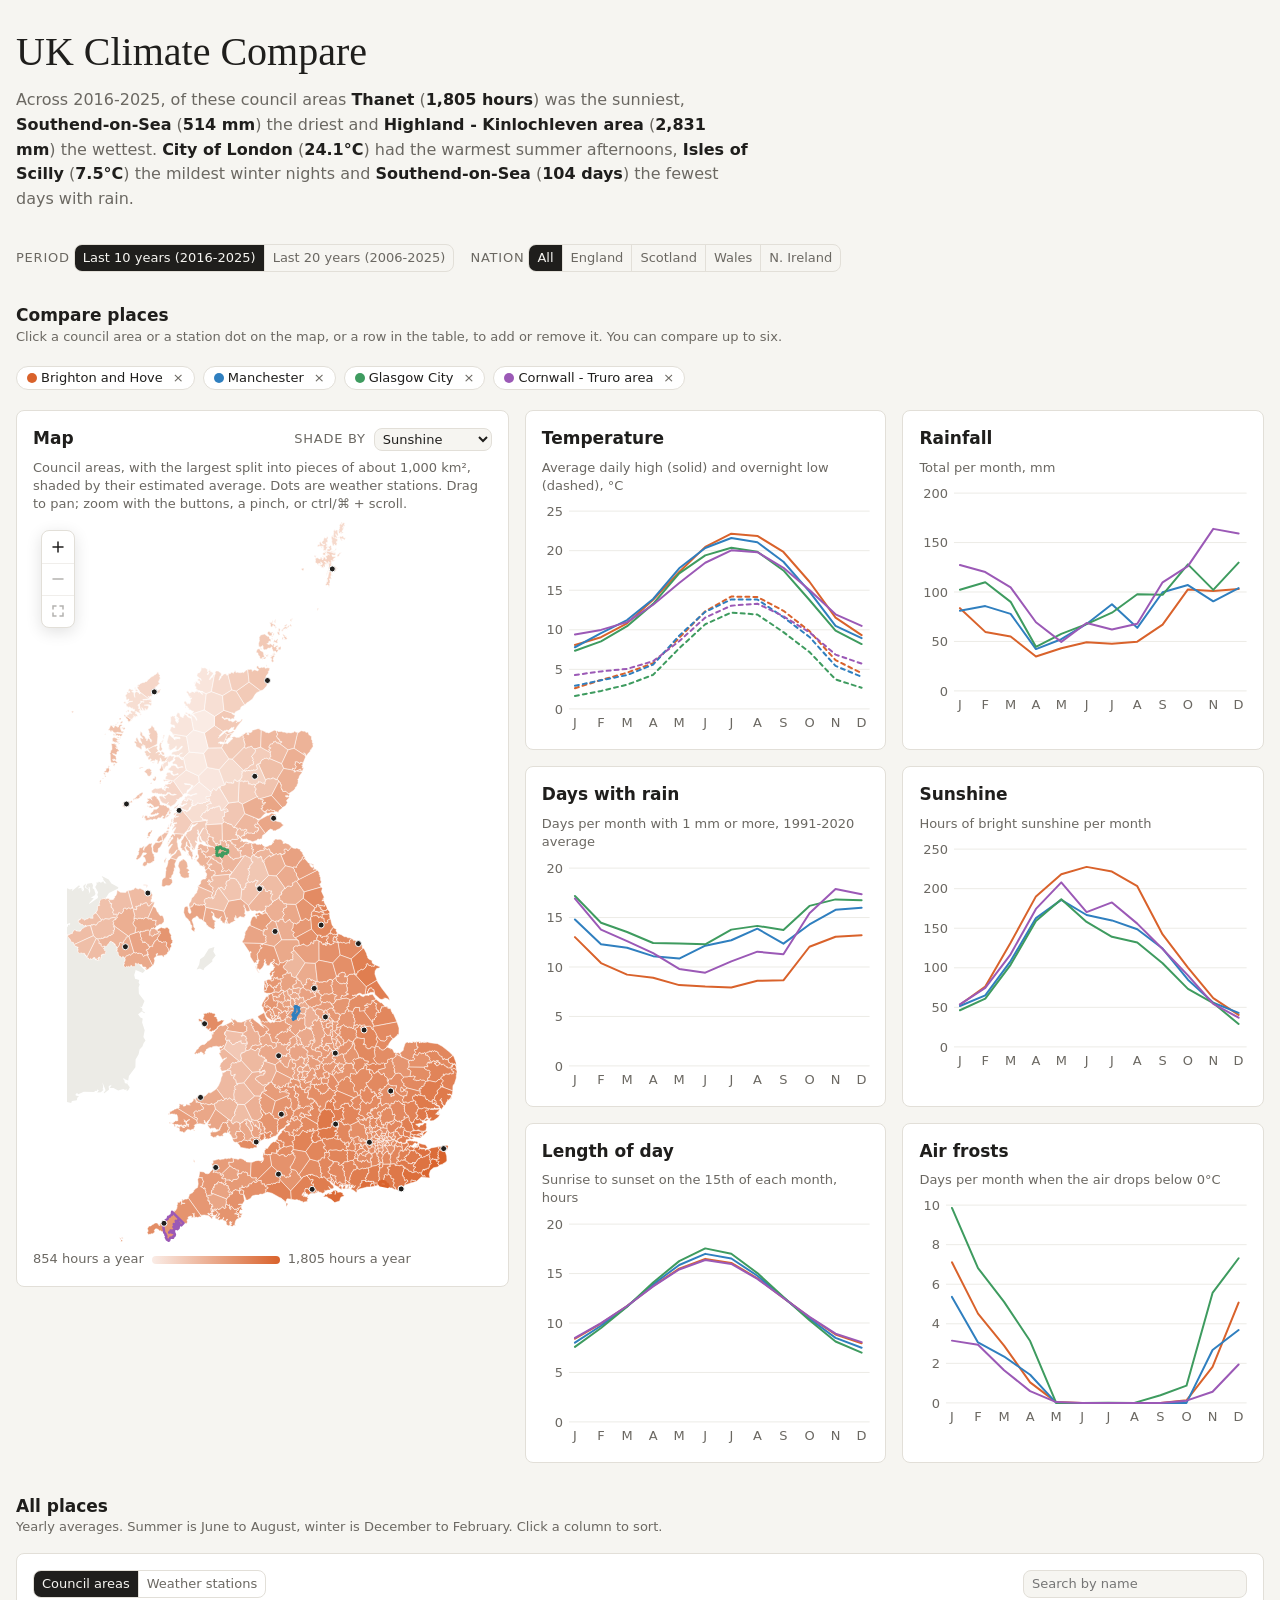
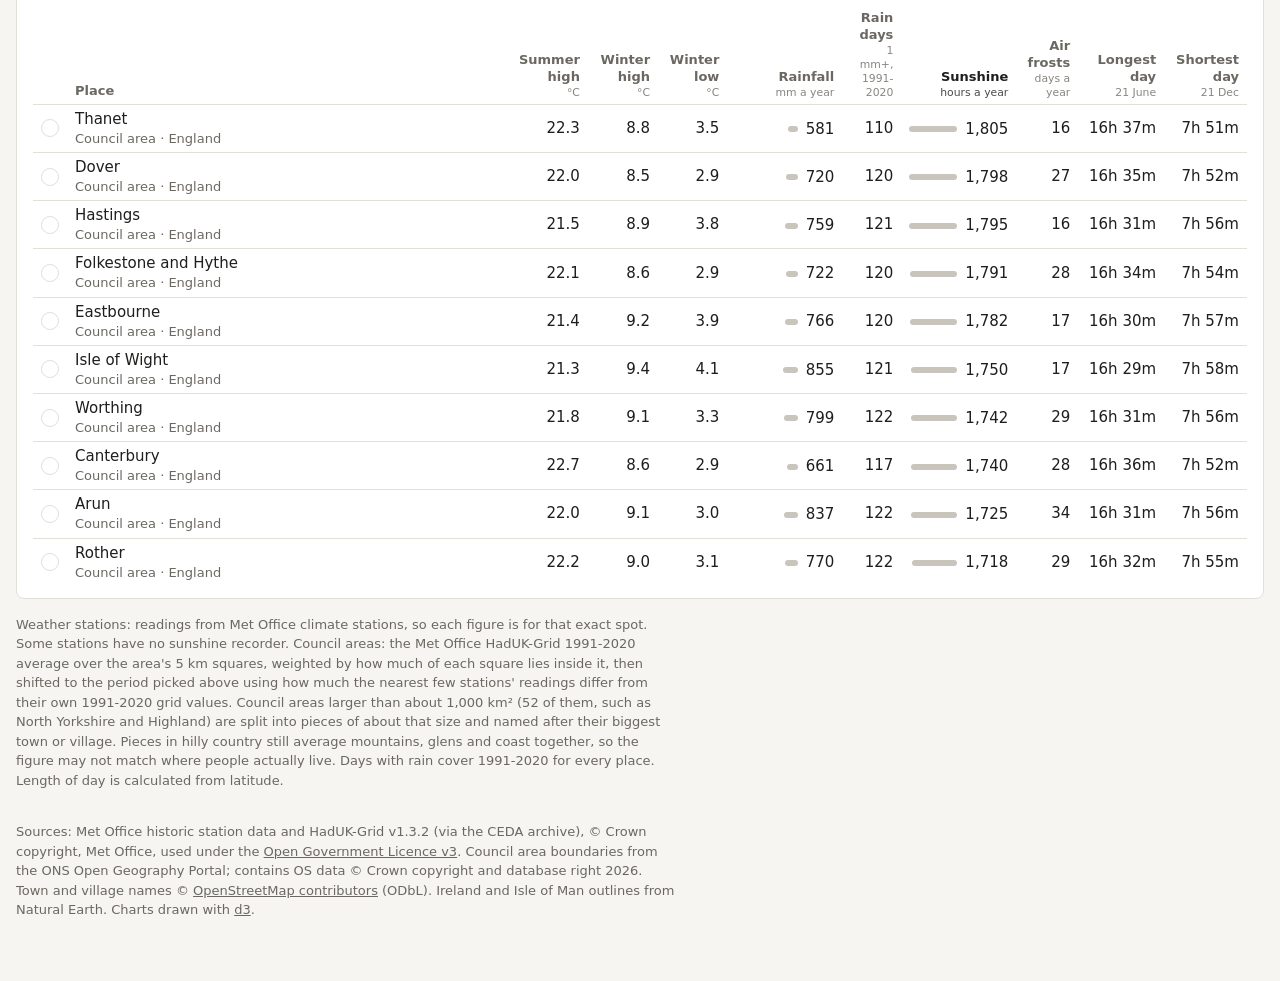
==== index.html @ 6b81e21f "UK climate comparison dashboard as a standalone page" ====
<!doctype html>
<html lang="en-GB">
<head>
<meta charset="utf-8">
<meta name="viewport" content="width=device-width, initial-scale=1">
<title>UK Climate Compare</title>
<meta name="description" content="Compare average weather across UK council areas and Met Office stations: temperature, rain, rain days, sunshine, frost and day length.">
<style>
:root {
  color-scheme: light;
  --font-anthropic-sans: system-ui, -apple-system, "Segoe UI", Roboto, sans-serif;
  --font-anthropic-serif: Georgia, "Times New Roman", serif;
  --color-bg: #f6f5f1;
  --color-panel: #ffffff;
  --color-fg: #1f1e1c;
  --color-fg-muted: #6b6862;
  --color-border-line: #e2dfd8;
  --cds-border: var(--color-border-line);
  --cds-surface-popover: var(--color-panel);
  --cds-text-secondary: var(--color-fg-muted);
  --cds-shadow-popover: 0 4px 16px rgb(0 0 0 / 0.12);
  --cds-chart-grid: #ecebe6;
  --cds-chart-axis: #b9b5ad;
  --cds-chart-muted: #c9c5bc;
  --cds-chart-reference: #9a968e;
  --cds-radius: 8px;
  --cds-gap-xs: 4px;
  --cds-gap-sm: 8px;
  --cds-gap-md: 16px;
  --cds-gap-xl: 32px;
  --cds-pad-xs: 4px;
  --cds-pad-sm: 8px;
  --cds-pad-lg: 16px;
  --cds-font-size-caption: 0.8125rem;
  --cds-font-size-body: 0.9375rem;
  --cds-font-size-heading: 1.0625rem;
  --cds-font-size-title: clamp(1.75rem, 5vw, 2.5rem);
  --cds-font-weight-medium: 600;
  --cds-dur-slow: 300ms;
}
@media (prefers-color-scheme: dark) {
  :root {
    color-scheme: dark;
    --color-bg: #1a1918;
    --color-panel: #242321;
    --color-fg: #f0eee9;
    --color-fg-muted: #a39f97;
    --color-border-line: #3a3835;
    --cds-shadow-popover: 0 4px 16px rgb(0 0 0 / 0.5);
    --cds-chart-grid: #312f2c;
    --cds-chart-axis: #5c5954;
    --cds-chart-muted: #55524d;
    --cds-chart-reference: #7d7972;
  }
}
* { box-sizing: border-box; }
html { -webkit-text-size-adjust: 100%; }
body { margin: 0; background: var(--color-bg); color: var(--color-fg); font-family: var(--font-anthropic-sans); line-height: 1.4; }
main { max-width: 90rem; margin: 0 auto; padding: 24px 16px 48px; }
.dash-skeleton:empty { min-height: 3rem; border-radius: var(--cds-radius); background: var(--cds-chart-grid); }
.site-foot { margin-top: var(--cds-gap-xl); color: var(--color-fg-muted); font-size: var(--cds-font-size-caption); line-height: 1.5; max-width: 80ch; }
.site-foot a { color: inherit; }

</style>
<script>// https://d3js.org v7.9.0 Copyright 2010-2023 Mike Bostock
!function(t,n){"object"==typeof exports&&"undefined"!=typeof module?n(exports):"function"==typeof define&&define.amd?define(["exports"],n):n((t="undefined"!=typeof globalThis?globalThis:t||self).d3=t.d3||{})}(this,(function(t){"use strict";function n(t,n){return null==t||null==n?NaN:t<n?-1:t>n?1:t>=n?0:NaN}function e(t,n){return null==t||null==n?NaN:n<t?-1:n>t?1:n>=t?0:NaN}function r(t){let r,o,a;function u(t,n,e=0,i=t.length){if(e<i){if(0!==r(n,n))return i;do{const r=e+i>>>1;o(t[r],n)<0?e=r+1:i=r}while(e<i)}return e}return 2!==t.length?(r=n,o=(e,r)=>n(t(e),r),a=(n,e)=>t(n)-e):(r=t===n||t===e?t:i,o=t,a=t),{left:u,center:function(t,n,e=0,r=t.length){const i=u(t,n,e,r-1);return i>e&&a(t[i-1],n)>-a(t[i],n)?i-1:i},right:function(t,n,e=0,i=t.length){if(e<i){if(0!==r(n,n))return i;do{const r=e+i>>>1;o(t[r],n)<=0?e=r+1:i=r}while(e<i)}return e}}}function i(){return 0}function o(t){return null===t?NaN:+t}const a=r(n),u=a.right,c=a.left,f=r(o).center;var s=u;const l=d(y),h=d((function(t){const n=y(t);return(t,e,r,i,o)=>{n(t,e,(r<<=2)+0,(i<<=2)+0,o<<=2),n(t,e,r+1,i+1,o),n(t,e,r+2,i+2,o),n(t,e,r+3,i+3,o)}}));function d(t){return function(n,e,r=e){if(!((e=+e)>=0))throw new RangeError("invalid rx");if(!((r=+r)>=0))throw new RangeError("invalid ry");let{data:i,width:o,height:a}=n;if(!((o=Math.floor(o))>=0))throw new RangeError("invalid width");if(!((a=Math.floor(void 0!==a?a:i.length/o))>=0))throw new RangeError("invalid height");if(!o||!a||!e&&!r)return n;const u=e&&t(e),c=r&&t(r),f=i.slice();return u&&c?(p(u,f,i,o,a),p(u,i,f,o,a),p(u,f,i,o,a),g(c,i,f,o,a),g(c,f,i,o,a),g(c,i,f,o,a)):u?(p(u,i,f,o,a),p(u,f,i,o,a),p(u,i,f,o,a)):c&&(g(c,i,f,o,a),g(c,f,i,o,a),g(c,i,f,o,a)),n}}function p(t,n,e,r,i){for(let o=0,a=r*i;o<a;)t(n,e,o,o+=r,1)}function g(t,n,e,r,i){for(let o=0,a=r*i;o<r;++o)t(n,e,o,o+a,r)}function y(t){const n=Math.floor(t);if(n===t)return function(t){const n=2*t+1;return(e,r,i,o,a)=>{if(!((o-=a)>=i))return;let u=t*r[i];const c=a*t;for(let t=i,n=i+c;t<n;t+=a)u+=r[Math.min(o,t)];for(let t=i,f=o;t<=f;t+=a)u+=r[Math.min(o,t+c)],e[t]=u/n,u-=r[Math.max(i,t-c)]}}(t);const e=t-n,r=2*t+1;return(t,i,o,a,u)=>{if(!((a-=u)>=o))return;let c=n*i[o];const f=u*n,s=f+u;for(let t=o,n=o+f;t<n;t+=u)c+=i[Math.min(a,t)];for(let n=o,l=a;n<=l;n+=u)c+=i[Math.min(a,n+f)],t[n]=(c+e*(i[Math.max(o,n-s)]+i[Math.min(a,n+s)]))/r,c-=i[Math.max(o,n-f)]}}function v(t,n){let e=0;if(void 0===n)for(let n of t)null!=n&&(n=+n)>=n&&++e;else{let r=-1;for(let i of t)null!=(i=n(i,++r,t))&&(i=+i)>=i&&++e}return e}function _(t){return 0|t.length}function b(t){return!(t>0)}function m(t){return"object"!=typeof t||"length"in t?t:Array.from(t)}function x(t,n){let e,r=0,i=0,o=0;if(void 0===n)for(let n of t)null!=n&&(n=+n)>=n&&(e=n-i,i+=e/++r,o+=e*(n-i));else{let a=-1;for(let u of t)null!=(u=n(u,++a,t))&&(u=+u)>=u&&(e=u-i,i+=e/++r,o+=e*(u-i))}if(r>1)return o/(r-1)}function w(t,n){const e=x(t,n);return e?Math.sqrt(e):e}function M(t,n){let e,r;if(void 0===n)for(const n of t)null!=n&&(void 0===e?n>=n&&(e=r=n):(e>n&&(e=n),r<n&&(r=n)));else{let i=-1;for(let o of t)null!=(o=n(o,++i,t))&&(void 0===e?o>=o&&(e=r=o):(e>o&&(e=o),r<o&&(r=o)))}return[e,r]}class T{constructor(){this._partials=new Float64Array(32),this._n=0}add(t){const n=this._partials;let e=0;for(let r=0;r<this._n&&r<32;r++){const i=n[r],o=t+i,a=Math.abs(t)<Math.abs(i)?t-(o-i):i-(o-t);a&&(n[e++]=a),t=o}return n[e]=t,this._n=e+1,this}valueOf(){const t=this._partials;let n,e,r,i=this._n,o=0;if(i>0){for(o=t[--i];i>0&&(n=o,e=t[--i],o=n+e,r=e-(o-n),!r););i>0&&(r<0&&t[i-1]<0||r>0&&t[i-1]>0)&&(e=2*r,n=o+e,e==n-o&&(o=n))}return o}}class InternMap extends Map{constructor(t,n=N){if(super(),Object.defineProperties(this,{_intern:{value:new Map},_key:{value:n}}),null!=t)for(const[n,e]of t)this.set(n,e)}get(t){return super.get(A(this,t))}has(t){return super.has(A(this,t))}set(t,n){return super.set(S(this,t),n)}delete(t){return super.delete(E(this,t))}}class InternSet extends Set{constructor(t,n=N){if(super(),Object.defineProperties(this,{_intern:{value:new Map},_key:{value:n}}),null!=t)for(const n of t)this.add(n)}has(t){return super.has(A(this,t))}add(t){return super.add(S(this,t))}delete(t){return super.delete(E(this,t))}}function A({_intern:t,_key:n},e){const r=n(e);return t.has(r)?t.get(r):e}function S({_intern:t,_key:n},e){const r=n(e);return t.has(r)?t.get(r):(t.set(r,e),e)}function E({_intern:t,_key:n},e){const r=n(e);return t.has(r)&&(e=t.get(r),t.delete(r)),e}function N(t){return null!==t&&"object"==typeof t?t.valueOf():t}function k(t){return t}function C(t,...n){return F(t,k,k,n)}function P(t,...n){return F(t,Array.from,k,n)}function z(t,n){for(let e=1,r=n.length;e<r;++e)t=t.flatMap((t=>t.pop().map((([n,e])=>[...t,n,e]))));return t}function $(t,n,...e){return F(t,k,n,e)}function D(t,n,...e){return F(t,Array.from,n,e)}function R(t){if(1!==t.length)throw new Error("duplicate key");return t[0]}function F(t,n,e,r){return function t(i,o){if(o>=r.length)return e(i);const a=new InternMap,u=r[o++];let c=-1;for(const t of i){const n=u(t,++c,i),e=a.get(n);e?e.push(t):a.set(n,[t])}for(const[n,e]of a)a.set(n,t(e,o));return n(a)}(t,0)}function q(t,n){return Array.from(n,(n=>t[n]))}function U(t,...n){if("function"!=typeof t[Symbol.iterator])throw new TypeError("values is not iterable");t=Array.from(t);let[e]=n;if(e&&2!==e.length||n.length>1){const r=Uint32Array.from(t,((t,n)=>n));return n.length>1?(n=n.map((n=>t.map(n))),r.sort(((t,e)=>{for(const r of n){const n=O(r[t],r[e]);if(n)return n}}))):(e=t.map(e),r.sort(((t,n)=>O(e[t],e[n])))),q(t,r)}return t.sort(I(e))}function I(t=n){if(t===n)return O;if("function"!=typeof t)throw new TypeError("compare is not a function");return(n,e)=>{const r=t(n,e);return r||0===r?r:(0===t(e,e))-(0===t(n,n))}}function O(t,n){return(null==t||!(t>=t))-(null==n||!(n>=n))||(t<n?-1:t>n?1:0)}var B=Array.prototype.slice;function Y(t){return()=>t}const L=Math.sqrt(50),j=Math.sqrt(10),H=Math.sqrt(2);function X(t,n,e){const r=(n-t)/Math.max(0,e),i=Math.floor(Math.log10(r)),o=r/Math.pow(10,i),a=o>=L?10:o>=j?5:o>=H?2:1;let u,c,f;return i<0?(f=Math.pow(10,-i)/a,u=Math.round(t*f),c=Math.round(n*f),u/f<t&&++u,c/f>n&&--c,f=-f):(f=Math.pow(10,i)*a,u=Math.round(t/f),c=Math.round(n/f),u*f<t&&++u,c*f>n&&--c),c<u&&.5<=e&&e<2?X(t,n,2*e):[u,c,f]}function G(t,n,e){if(!((e=+e)>0))return[];if((t=+t)===(n=+n))return[t];const r=n<t,[i,o,a]=r?X(n,t,e):X(t,n,e);if(!(o>=i))return[];const u=o-i+1,c=new Array(u);if(r)if(a<0)for(let t=0;t<u;++t)c[t]=(o-t)/-a;else for(let t=0;t<u;++t)c[t]=(o-t)*a;else if(a<0)for(let t=0;t<u;++t)c[t]=(i+t)/-a;else for(let t=0;t<u;++t)c[t]=(i+t)*a;return c}function V(t,n,e){return X(t=+t,n=+n,e=+e)[2]}function W(t,n,e){e=+e;const r=(n=+n)<(t=+t),i=r?V(n,t,e):V(t,n,e);return(r?-1:1)*(i<0?1/-i:i)}function Z(t,n,e){let r;for(;;){const i=V(t,n,e);if(i===r||0===i||!isFinite(i))return[t,n];i>0?(t=Math.floor(t/i)*i,n=Math.ceil(n/i)*i):i<0&&(t=Math.ceil(t*i)/i,n=Math.floor(n*i)/i),r=i}}function K(t){return Math.max(1,Math.ceil(Math.log(v(t))/Math.LN2)+1)}function Q(){var t=k,n=M,e=K;function r(r){Array.isArray(r)||(r=Array.from(r));var i,o,a,u=r.length,c=new Array(u);for(i=0;i<u;++i)c[i]=t(r[i],i,r);var f=n(c),l=f[0],h=f[1],d=e(c,l,h);if(!Array.isArray(d)){const t=h,e=+d;if(n===M&&([l,h]=Z(l,h,e)),(d=G(l,h,e))[0]<=l&&(a=V(l,h,e)),d[d.length-1]>=h)if(t>=h&&n===M){const t=V(l,h,e);isFinite(t)&&(t>0?h=(Math.floor(h/t)+1)*t:t<0&&(h=(Math.ceil(h*-t)+1)/-t))}else d.pop()}for(var p=d.length,g=0,y=p;d[g]<=l;)++g;for(;d[y-1]>h;)--y;(g||y<p)&&(d=d.slice(g,y),p=y-g);var v,_=new Array(p+1);for(i=0;i<=p;++i)(v=_[i]=[]).x0=i>0?d[i-1]:l,v.x1=i<p?d[i]:h;if(isFinite(a)){if(a>0)for(i=0;i<u;++i)null!=(o=c[i])&&l<=o&&o<=h&&_[Math.min(p,Math.floor((o-l)/a))].push(r[i]);else if(a<0)for(i=0;i<u;++i)if(null!=(o=c[i])&&l<=o&&o<=h){const t=Math.floor((l-o)*a);_[Math.min(p,t+(d[t]<=o))].push(r[i])}}else for(i=0;i<u;++i)null!=(o=c[i])&&l<=o&&o<=h&&_[s(d,o,0,p)].push(r[i]);return _}return r.value=function(n){return arguments.length?(t="function"==typeof n?n:Y(n),r):t},r.domain=function(t){return arguments.length?(n="function"==typeof t?t:Y([t[0],t[1]]),r):n},r.thresholds=function(t){return arguments.length?(e="function"==typeof t?t:Y(Array.isArray(t)?B.call(t):t),r):e},r}function J(t,n){let e;if(void 0===n)for(const n of t)null!=n&&(e<n||void 0===e&&n>=n)&&(e=n);else{let r=-1;for(let i of t)null!=(i=n(i,++r,t))&&(e<i||void 0===e&&i>=i)&&(e=i)}return e}function tt(t,n){let e,r=-1,i=-1;if(void 0===n)for(const n of t)++i,null!=n&&(e<n||void 0===e&&n>=n)&&(e=n,r=i);else for(let o of t)null!=(o=n(o,++i,t))&&(e<o||void 0===e&&o>=o)&&(e=o,r=i);return r}function nt(t,n){let e;if(void 0===n)for(const n of t)null!=n&&(e>n||void 0===e&&n>=n)&&(e=n);else{let r=-1;for(let i of t)null!=(i=n(i,++r,t))&&(e>i||void 0===e&&i>=i)&&(e=i)}return e}function et(t,n){let e,r=-1,i=-1;if(void 0===n)for(const n of t)++i,null!=n&&(e>n||void 0===e&&n>=n)&&(e=n,r=i);else for(let o of t)null!=(o=n(o,++i,t))&&(e>o||void 0===e&&o>=o)&&(e=o,r=i);return r}function rt(t,n,e=0,r=1/0,i){if(n=Math.floor(n),e=Math.floor(Math.max(0,e)),r=Math.floor(Math.min(t.length-1,r)),!(e<=n&&n<=r))return t;for(i=void 0===i?O:I(i);r>e;){if(r-e>600){const o=r-e+1,a=n-e+1,u=Math.log(o),c=.5*Math.exp(2*u/3),f=.5*Math.sqrt(u*c*(o-c)/o)*(a-o/2<0?-1:1);rt(t,n,Math.max(e,Math.floor(n-a*c/o+f)),Math.min(r,Math.floor(n+(o-a)*c/o+f)),i)}const o=t[n];let a=e,u=r;for(it(t,e,n),i(t[r],o)>0&&it(t,e,r);a<u;){for(it(t,a,u),++a,--u;i(t[a],o)<0;)++a;for(;i(t[u],o)>0;)--u}0===i(t[e],o)?it(t,e,u):(++u,it(t,u,r)),u<=n&&(e=u+1),n<=u&&(r=u-1)}return t}function it(t,n,e){const r=t[n];t[n]=t[e],t[e]=r}function ot(t,e=n){let r,i=!1;if(1===e.length){let o;for(const a of t){const t=e(a);(i?n(t,o)>0:0===n(t,t))&&(r=a,o=t,i=!0)}}else for(const n of t)(i?e(n,r)>0:0===e(n,n))&&(r=n,i=!0);return r}function at(t,n,e){if(t=Float64Array.from(function*(t,n){if(void 0===n)for(let n of t)null!=n&&(n=+n)>=n&&(yield n);else{let e=-1;for(let r of t)null!=(r=n(r,++e,t))&&(r=+r)>=r&&(yield r)}}(t,e)),(r=t.length)&&!isNaN(n=+n)){if(n<=0||r<2)return nt(t);if(n>=1)return J(t);var r,i=(r-1)*n,o=Math.floor(i),a=J(rt(t,o).subarray(0,o+1));return a+(nt(t.subarray(o+1))-a)*(i-o)}}function ut(t,n,e=o){if((r=t.length)&&!isNaN(n=+n)){if(n<=0||r<2)return+e(t[0],0,t);if(n>=1)return+e(t[r-1],r-1,t);var r,i=(r-1)*n,a=Math.floor(i),u=+e(t[a],a,t);return u+(+e(t[a+1],a+1,t)-u)*(i-a)}}function ct(t,n,e=o){if(!isNaN(n=+n)){if(r=Float64Array.from(t,((n,r)=>o(e(t[r],r,t)))),n<=0)return et(r);if(n>=1)return tt(r);var r,i=Uint32Array.from(t,((t,n)=>n)),a=r.length-1,u=Math.floor(a*n);return rt(i,u,0,a,((t,n)=>O(r[t],r[n]))),(u=ot(i.subarray(0,u+1),(t=>r[t])))>=0?u:-1}}function ft(t){return Array.from(function*(t){for(const n of t)yield*n}(t))}function st(t,n){return[t,n]}function lt(t,n,e){t=+t,n=+n,e=(i=arguments.length)<2?(n=t,t=0,1):i<3?1:+e;for(var r=-1,i=0|Math.max(0,Math.ceil((n-t)/e)),o=new Array(i);++r<i;)o[r]=t+r*e;return o}function ht(t,e=n){if(1===e.length)return et(t,e);let r,i=-1,o=-1;for(const n of t)++o,(i<0?0===e(n,n):e(n,r)<0)&&(r=n,i=o);return i}var dt=pt(Math.random);function pt(t){return function(n,e=0,r=n.length){let i=r-(e=+e);for(;i;){const r=t()*i--|0,o=n[i+e];n[i+e]=n[r+e],n[r+e]=o}return n}}function gt(t){if(!(i=t.length))return[];for(var n=-1,e=nt(t,yt),r=new Array(e);++n<e;)for(var i,o=-1,a=r[n]=new Array(i);++o<i;)a[o]=t[o][n];return r}function yt(t){return t.length}function vt(t){return t instanceof InternSet?t:new InternSet(t)}function _t(t,n){const e=t[Symbol.iterator](),r=new Set;for(const t of n){const n=bt(t);if(r.has(n))continue;let i,o;for(;({value:i,done:o}=e.next());){if(o)return!1;const t=bt(i);if(r.add(t),Object.is(n,t))break}}return!0}function bt(t){return null!==t&&"object"==typeof t?t.valueOf():t}function mt(t){return t}var xt=1,wt=2,Mt=3,Tt=4,At=1e-6;function St(t){return"translate("+t+",0)"}function Et(t){return"translate(0,"+t+")"}function Nt(t){return n=>+t(n)}function kt(t,n){return n=Math.max(0,t.bandwidth()-2*n)/2,t.round()&&(n=Math.round(n)),e=>+t(e)+n}function Ct(){return!this.__axis}function Pt(t,n){var e=[],r=null,i=null,o=6,a=6,u=3,c="undefined"!=typeof window&&window.devicePixelRatio>1?0:.5,f=t===xt||t===Tt?-1:1,s=t===Tt||t===wt?"x":"y",l=t===xt||t===Mt?St:Et;function h(h){var d=null==r?n.ticks?n.ticks.apply(n,e):n.domain():r,p=null==i?n.tickFormat?n.tickFormat.apply(n,e):mt:i,g=Math.max(o,0)+u,y=n.range(),v=+y[0]+c,_=+y[y.length-1]+c,b=(n.bandwidth?kt:Nt)(n.copy(),c),m=h.selection?h.selection():h,x=m.selectAll(".domain").data([null]),w=m.selectAll(".tick").data(d,n).order(),M=w.exit(),T=w.enter().append("g").attr("class","tick"),A=w.select("line"),S=w.select("text");x=x.merge(x.enter().insert("path",".tick").attr("class","domain").attr("stroke","currentColor")),w=w.merge(T),A=A.merge(T.append("line").attr("stroke","currentColor").attr(s+"2",f*o)),S=S.merge(T.append("text").attr("fill","currentColor").attr(s,f*g).attr("dy",t===xt?"0em":t===Mt?"0.71em":"0.32em")),h!==m&&(x=x.transition(h),w=w.transition(h),A=A.transition(h),S=S.transition(h),M=M.transition(h).attr("opacity",At).attr("transform",(function(t){return isFinite(t=b(t))?l(t+c):this.getAttribute("transform")})),T.attr("opacity",At).attr("transform",(function(t){var n=this.parentNode.__axis;return l((n&&isFinite(n=n(t))?n:b(t))+c)}))),M.remove(),x.attr("d",t===Tt||t===wt?a?"M"+f*a+","+v+"H"+c+"V"+_+"H"+f*a:"M"+c+","+v+"V"+_:a?"M"+v+","+f*a+"V"+c+"H"+_+"V"+f*a:"M"+v+","+c+"H"+_),w.attr("opacity",1).attr("transform",(function(t){return l(b(t)+c)})),A.attr(s+"2",f*o),S.attr(s,f*g).text(p),m.filter(Ct).attr("fill","none").attr("font-size",10).attr("font-family","sans-serif").attr("text-anchor",t===wt?"start":t===Tt?"end":"middle"),m.each((function(){this.__axis=b}))}return h.scale=function(t){return arguments.length?(n=t,h):n},h.ticks=function(){return e=Array.from(arguments),h},h.tickArguments=function(t){return arguments.length?(e=null==t?[]:Array.from(t),h):e.slice()},h.tickValues=function(t){return arguments.length?(r=null==t?null:Array.from(t),h):r&&r.slice()},h.tickFormat=function(t){return arguments.length?(i=t,h):i},h.tickSize=function(t){return arguments.length?(o=a=+t,h):o},h.tickSizeInner=function(t){return arguments.length?(o=+t,h):o},h.tickSizeOuter=function(t){return arguments.length?(a=+t,h):a},h.tickPadding=function(t){return arguments.length?(u=+t,h):u},h.offset=function(t){return arguments.length?(c=+t,h):c},h}var zt={value:()=>{}};function $t(){for(var t,n=0,e=arguments.length,r={};n<e;++n){if(!(t=arguments[n]+"")||t in r||/[\s.]/.test(t))throw new Error("illegal type: "+t);r[t]=[]}return new Dt(r)}function Dt(t){this._=t}function Rt(t,n){for(var e,r=0,i=t.length;r<i;++r)if((e=t[r]).name===n)return e.value}function Ft(t,n,e){for(var r=0,i=t.length;r<i;++r)if(t[r].name===n){t[r]=zt,t=t.slice(0,r).concat(t.slice(r+1));break}return null!=e&&t.push({name:n,value:e}),t}Dt.prototype=$t.prototype={constructor:Dt,on:function(t,n){var e,r,i=this._,o=(r=i,(t+"").trim().split(/^|\s+/).map((function(t){var n="",e=t.indexOf(".");if(e>=0&&(n=t.slice(e+1),t=t.slice(0,e)),t&&!r.hasOwnProperty(t))throw new Error("unknown type: "+t);return{type:t,name:n}}))),a=-1,u=o.length;if(!(arguments.length<2)){if(null!=n&&"function"!=typeof n)throw new Error("invalid callback: "+n);for(;++a<u;)if(e=(t=o[a]).type)i[e]=Ft(i[e],t.name,n);else if(null==n)for(e in i)i[e]=Ft(i[e],t.name,null);return this}for(;++a<u;)if((e=(t=o[a]).type)&&(e=Rt(i[e],t.name)))return e},copy:function(){var t={},n=this._;for(var e in n)t[e]=n[e].slice();return new Dt(t)},call:function(t,n){if((e=arguments.length-2)>0)for(var e,r,i=new Array(e),o=0;o<e;++o)i[o]=arguments[o+2];if(!this._.hasOwnProperty(t))throw new Error("unknown type: "+t);for(o=0,e=(r=this._[t]).length;o<e;++o)r[o].value.apply(n,i)},apply:function(t,n,e){if(!this._.hasOwnProperty(t))throw new Error("unknown type: "+t);for(var r=this._[t],i=0,o=r.length;i<o;++i)r[i].value.apply(n,e)}};var qt="http://www.w3.org/1999/xhtml",Ut={svg:"http://www.w3.org/2000/svg",xhtml:qt,xlink:"http://www.w3.org/1999/xlink",xml:"http://www.w3.org/XML/1998/namespace",xmlns:"http://www.w3.org/2000/xmlns/"};function It(t){var n=t+="",e=n.indexOf(":");return e>=0&&"xmlns"!==(n=t.slice(0,e))&&(t=t.slice(e+1)),Ut.hasOwnProperty(n)?{space:Ut[n],local:t}:t}function Ot(t){return function(){var n=this.ownerDocument,e=this.namespaceURI;return e===qt&&n.documentElement.namespaceURI===qt?n.createElement(t):n.createElementNS(e,t)}}function Bt(t){return function(){return this.ownerDocument.createElementNS(t.space,t.local)}}function Yt(t){var n=It(t);return(n.local?Bt:Ot)(n)}function Lt(){}function jt(t){return null==t?Lt:function(){return this.querySelector(t)}}function Ht(t){return null==t?[]:Array.isArray(t)?t:Array.from(t)}function Xt(){return[]}function Gt(t){return null==t?Xt:function(){return this.querySelectorAll(t)}}function Vt(t){return function(){return this.matches(t)}}function Wt(t){return function(n){return n.matches(t)}}var Zt=Array.prototype.find;function Kt(){return this.firstElementChild}var Qt=Array.prototype.filter;function Jt(){return Array.from(this.children)}function tn(t){return new Array(t.length)}function nn(t,n){this.ownerDocument=t.ownerDocument,this.namespaceURI=t.namespaceURI,this._next=null,this._parent=t,this.__data__=n}function en(t,n,e,r,i,o){for(var a,u=0,c=n.length,f=o.length;u<f;++u)(a=n[u])?(a.__data__=o[u],r[u]=a):e[u]=new nn(t,o[u]);for(;u<c;++u)(a=n[u])&&(i[u]=a)}function rn(t,n,e,r,i,o,a){var u,c,f,s=new Map,l=n.length,h=o.length,d=new Array(l);for(u=0;u<l;++u)(c=n[u])&&(d[u]=f=a.call(c,c.__data__,u,n)+"",s.has(f)?i[u]=c:s.set(f,c));for(u=0;u<h;++u)f=a.call(t,o[u],u,o)+"",(c=s.get(f))?(r[u]=c,c.__data__=o[u],s.delete(f)):e[u]=new nn(t,o[u]);for(u=0;u<l;++u)(c=n[u])&&s.get(d[u])===c&&(i[u]=c)}function on(t){return t.__data__}function an(t){return"object"==typeof t&&"length"in t?t:Array.from(t)}function un(t,n){return t<n?-1:t>n?1:t>=n?0:NaN}function cn(t){return function(){this.removeAttribute(t)}}function fn(t){return function(){this.removeAttributeNS(t.space,t.local)}}function sn(t,n){return function(){this.setAttribute(t,n)}}function ln(t,n){return function(){this.setAttributeNS(t.space,t.local,n)}}function hn(t,n){return function(){var e=n.apply(this,arguments);null==e?this.removeAttribute(t):this.setAttribute(t,e)}}function dn(t,n){return function(){var e=n.apply(this,arguments);null==e?this.removeAttributeNS(t.space,t.local):this.setAttributeNS(t.space,t.local,e)}}function pn(t){return t.ownerDocument&&t.ownerDocument.defaultView||t.document&&t||t.defaultView}function gn(t){return function(){this.style.removeProperty(t)}}function yn(t,n,e){return function(){this.style.setProperty(t,n,e)}}function vn(t,n,e){return function(){var r=n.apply(this,arguments);null==r?this.style.removeProperty(t):this.style.setProperty(t,r,e)}}function _n(t,n){return t.style.getPropertyValue(n)||pn(t).getComputedStyle(t,null).getPropertyValue(n)}function bn(t){return function(){delete this[t]}}function mn(t,n){return function(){this[t]=n}}function xn(t,n){return function(){var e=n.apply(this,arguments);null==e?delete this[t]:this[t]=e}}function wn(t){return t.trim().split(/^|\s+/)}function Mn(t){return t.classList||new Tn(t)}function Tn(t){this._node=t,this._names=wn(t.getAttribute("class")||"")}function An(t,n){for(var e=Mn(t),r=-1,i=n.length;++r<i;)e.add(n[r])}function Sn(t,n){for(var e=Mn(t),r=-1,i=n.length;++r<i;)e.remove(n[r])}function En(t){return function(){An(this,t)}}function Nn(t){return function(){Sn(this,t)}}function kn(t,n){return function(){(n.apply(this,arguments)?An:Sn)(this,t)}}function Cn(){this.textContent=""}function Pn(t){return function(){this.textContent=t}}function zn(t){return function(){var n=t.apply(this,arguments);this.textContent=null==n?"":n}}function $n(){this.innerHTML=""}function Dn(t){return function(){this.innerHTML=t}}function Rn(t){return function(){var n=t.apply(this,arguments);this.innerHTML=null==n?"":n}}function Fn(){this.nextSibling&&this.parentNode.appendChild(this)}function qn(){this.previousSibling&&this.parentNode.insertBefore(this,this.parentNode.firstChild)}function Un(){return null}function In(){var t=this.parentNode;t&&t.removeChild(this)}function On(){var t=this.cloneNode(!1),n=this.parentNode;return n?n.insertBefore(t,this.nextSibling):t}function Bn(){var t=this.cloneNode(!0),n=this.parentNode;return n?n.insertBefore(t,this.nextSibling):t}function Yn(t){return function(){var n=this.__on;if(n){for(var e,r=0,i=-1,o=n.length;r<o;++r)e=n[r],t.type&&e.type!==t.type||e.name!==t.name?n[++i]=e:this.removeEventListener(e.type,e.listener,e.options);++i?n.length=i:delete this.__on}}}function Ln(t,n,e){return function(){var r,i=this.__on,o=function(t){return function(n){t.call(this,n,this.__data__)}}(n);if(i)for(var a=0,u=i.length;a<u;++a)if((r=i[a]).type===t.type&&r.name===t.name)return this.removeEventListener(r.type,r.listener,r.options),this.addEventListener(r.type,r.listener=o,r.options=e),void(r.value=n);this.addEventListener(t.type,o,e),r={type:t.type,name:t.name,value:n,listener:o,options:e},i?i.push(r):this.__on=[r]}}function jn(t,n,e){var r=pn(t),i=r.CustomEvent;"function"==typeof i?i=new i(n,e):(i=r.document.createEvent("Event"),e?(i.initEvent(n,e.bubbles,e.cancelable),i.detail=e.detail):i.initEvent(n,!1,!1)),t.dispatchEvent(i)}function Hn(t,n){return function(){return jn(this,t,n)}}function Xn(t,n){return function(){return jn(this,t,n.apply(this,arguments))}}nn.prototype={constructor:nn,appendChild:function(t){return this._parent.insertBefore(t,this._next)},insertBefore:function(t,n){return this._parent.insertBefore(t,n)},querySelector:function(t){return this._parent.querySelector(t)},querySelectorAll:function(t){return this._parent.querySelectorAll(t)}},Tn.prototype={add:function(t){this._names.indexOf(t)<0&&(this._names.push(t),this._node.setAttribute("class",this._names.join(" ")))},remove:function(t){var n=this._names.indexOf(t);n>=0&&(this._names.splice(n,1),this._node.setAttribute("class",this._names.join(" ")))},contains:function(t){return this._names.indexOf(t)>=0}};var Gn=[null];function Vn(t,n){this._groups=t,this._parents=n}function Wn(){return new Vn([[document.documentElement]],Gn)}function Zn(t){return"string"==typeof t?new Vn([[document.querySelector(t)]],[document.documentElement]):new Vn([[t]],Gn)}Vn.prototype=Wn.prototype={constructor:Vn,select:function(t){"function"!=typeof t&&(t=jt(t));for(var n=this._groups,e=n.length,r=new Array(e),i=0;i<e;++i)for(var o,a,u=n[i],c=u.length,f=r[i]=new Array(c),s=0;s<c;++s)(o=u[s])&&(a=t.call(o,o.__data__,s,u))&&("__data__"in o&&(a.__data__=o.__data__),f[s]=a);return new Vn(r,this._parents)},selectAll:function(t){t="function"==typeof t?function(t){return function(){return Ht(t.apply(this,arguments))}}(t):Gt(t);for(var n=this._groups,e=n.length,r=[],i=[],o=0;o<e;++o)for(var a,u=n[o],c=u.length,f=0;f<c;++f)(a=u[f])&&(r.push(t.call(a,a.__data__,f,u)),i.push(a));return new Vn(r,i)},selectChild:function(t){return this.select(null==t?Kt:function(t){return function(){return Zt.call(this.children,t)}}("function"==typeof t?t:Wt(t)))},selectChildren:function(t){return this.selectAll(null==t?Jt:function(t){return function(){return Qt.call(this.children,t)}}("function"==typeof t?t:Wt(t)))},filter:function(t){"function"!=typeof t&&(t=Vt(t));for(var n=this._groups,e=n.length,r=new Array(e),i=0;i<e;++i)for(var o,a=n[i],u=a.length,c=r[i]=[],f=0;f<u;++f)(o=a[f])&&t.call(o,o.__data__,f,a)&&c.push(o);return new Vn(r,this._parents)},data:function(t,n){if(!arguments.length)return Array.from(this,on);var e=n?rn:en,r=this._parents,i=this._groups;"function"!=typeof t&&(t=function(t){return function(){return t}}(t));for(var o=i.length,a=new Array(o),u=new Array(o),c=new Array(o),f=0;f<o;++f){var s=r[f],l=i[f],h=l.length,d=an(t.call(s,s&&s.__data__,f,r)),p=d.length,g=u[f]=new Array(p),y=a[f]=new Array(p);e(s,l,g,y,c[f]=new Array(h),d,n);for(var v,_,b=0,m=0;b<p;++b)if(v=g[b]){for(b>=m&&(m=b+1);!(_=y[m])&&++m<p;);v._next=_||null}}return(a=new Vn(a,r))._enter=u,a._exit=c,a},enter:function(){return new Vn(this._enter||this._groups.map(tn),this._parents)},exit:function(){return new Vn(this._exit||this._groups.map(tn),this._parents)},join:function(t,n,e){var r=this.enter(),i=this,o=this.exit();return"function"==typeof t?(r=t(r))&&(r=r.selection()):r=r.append(t+""),null!=n&&(i=n(i))&&(i=i.selection()),null==e?o.remove():e(o),r&&i?r.merge(i).order():i},merge:function(t){for(var n=t.selection?t.selection():t,e=this._groups,r=n._groups,i=e.length,o=r.length,a=Math.min(i,o),u=new Array(i),c=0;c<a;++c)for(var f,s=e[c],l=r[c],h=s.length,d=u[c]=new Array(h),p=0;p<h;++p)(f=s[p]||l[p])&&(d[p]=f);for(;c<i;++c)u[c]=e[c];return new Vn(u,this._parents)},selection:function(){return this},order:function(){for(var t=this._groups,n=-1,e=t.length;++n<e;)for(var r,i=t[n],o=i.length-1,a=i[o];--o>=0;)(r=i[o])&&(a&&4^r.compareDocumentPosition(a)&&a.parentNode.insertBefore(r,a),a=r);return this},sort:function(t){function n(n,e){return n&&e?t(n.__data__,e.__data__):!n-!e}t||(t=un);for(var e=this._groups,r=e.length,i=new Array(r),o=0;o<r;++o){for(var a,u=e[o],c=u.length,f=i[o]=new Array(c),s=0;s<c;++s)(a=u[s])&&(f[s]=a);f.sort(n)}return new Vn(i,this._parents).order()},call:function(){var t=arguments[0];return arguments[0]=this,t.apply(null,arguments),this},nodes:function(){return Array.from(this)},node:function(){for(var t=this._groups,n=0,e=t.length;n<e;++n)for(var r=t[n],i=0,o=r.length;i<o;++i){var a=r[i];if(a)return a}return null},size:function(){let t=0;for(const n of this)++t;return t},empty:function(){return!this.node()},each:function(t){for(var n=this._groups,e=0,r=n.length;e<r;++e)for(var i,o=n[e],a=0,u=o.length;a<u;++a)(i=o[a])&&t.call(i,i.__data__,a,o);return this},attr:function(t,n){var e=It(t);if(arguments.length<2){var r=this.node();return e.local?r.getAttributeNS(e.space,e.local):r.getAttribute(e)}return this.each((null==n?e.local?fn:cn:"function"==typeof n?e.local?dn:hn:e.local?ln:sn)(e,n))},style:function(t,n,e){return arguments.length>1?this.each((null==n?gn:"function"==typeof n?vn:yn)(t,n,null==e?"":e)):_n(this.node(),t)},property:function(t,n){return arguments.length>1?this.each((null==n?bn:"function"==typeof n?xn:mn)(t,n)):this.node()[t]},classed:function(t,n){var e=wn(t+"");if(arguments.length<2){for(var r=Mn(this.node()),i=-1,o=e.length;++i<o;)if(!r.contains(e[i]))return!1;return!0}return this.each(("function"==typeof n?kn:n?En:Nn)(e,n))},text:function(t){return arguments.length?this.each(null==t?Cn:("function"==typeof t?zn:Pn)(t)):this.node().textContent},html:function(t){return arguments.length?this.each(null==t?$n:("function"==typeof t?Rn:Dn)(t)):this.node().innerHTML},raise:function(){return this.each(Fn)},lower:function(){return this.each(qn)},append:function(t){var n="function"==typeof t?t:Yt(t);return this.select((function(){return this.appendChild(n.apply(this,arguments))}))},insert:function(t,n){var e="function"==typeof t?t:Yt(t),r=null==n?Un:"function"==typeof n?n:jt(n);return this.select((function(){return this.insertBefore(e.apply(this,arguments),r.apply(this,arguments)||null)}))},remove:function(){return this.each(In)},clone:function(t){return this.select(t?Bn:On)},datum:function(t){return arguments.length?this.property("__data__",t):this.node().__data__},on:function(t,n,e){var r,i,o=function(t){return t.trim().split(/^|\s+/).map((function(t){var n="",e=t.indexOf(".");return e>=0&&(n=t.slice(e+1),t=t.slice(0,e)),{type:t,name:n}}))}(t+""),a=o.length;if(!(arguments.length<2)){for(u=n?Ln:Yn,r=0;r<a;++r)this.each(u(o[r],n,e));return this}var u=this.node().__on;if(u)for(var c,f=0,s=u.length;f<s;++f)for(r=0,c=u[f];r<a;++r)if((i=o[r]).type===c.type&&i.name===c.name)return c.value},dispatch:function(t,n){return this.each(("function"==typeof n?Xn:Hn)(t,n))},[Symbol.iterator]:function*(){for(var t=this._groups,n=0,e=t.length;n<e;++n)for(var r,i=t[n],o=0,a=i.length;o<a;++o)(r=i[o])&&(yield r)}};var Kn=0;function Qn(){return new Jn}function Jn(){this._="@"+(++Kn).toString(36)}function te(t){let n;for(;n=t.sourceEvent;)t=n;return t}function ne(t,n){if(t=te(t),void 0===n&&(n=t.currentTarget),n){var e=n.ownerSVGElement||n;if(e.createSVGPoint){var r=e.createSVGPoint();return r.x=t.clientX,r.y=t.clientY,[(r=r.matrixTransform(n.getScreenCTM().inverse())).x,r.y]}if(n.getBoundingClientRect){var i=n.getBoundingClientRect();return[t.clientX-i.left-n.clientLeft,t.clientY-i.top-n.clientTop]}}return[t.pageX,t.pageY]}Jn.prototype=Qn.prototype={constructor:Jn,get:function(t){for(var n=this._;!(n in t);)if(!(t=t.parentNode))return;return t[n]},set:function(t,n){return t[this._]=n},remove:function(t){return this._ in t&&delete t[this._]},toString:function(){return this._}};const ee={passive:!1},re={capture:!0,passive:!1};function ie(t){t.stopImmediatePropagation()}function oe(t){t.preventDefault(),t.stopImmediatePropagation()}function ae(t){var n=t.document.documentElement,e=Zn(t).on("dragstart.drag",oe,re);"onselectstart"in n?e.on("selectstart.drag",oe,re):(n.__noselect=n.style.MozUserSelect,n.style.MozUserSelect="none")}function ue(t,n){var e=t.document.documentElement,r=Zn(t).on("dragstart.drag",null);n&&(r.on("click.drag",oe,re),setTimeout((function(){r.on("click.drag",null)}),0)),"onselectstart"in e?r.on("selectstart.drag",null):(e.style.MozUserSelect=e.__noselect,delete e.__noselect)}var ce=t=>()=>t;function fe(t,{sourceEvent:n,subject:e,target:r,identifier:i,active:o,x:a,y:u,dx:c,dy:f,dispatch:s}){Object.defineProperties(this,{type:{value:t,enumerable:!0,configurable:!0},sourceEvent:{value:n,enumerable:!0,configurable:!0},subject:{value:e,enumerable:!0,configurable:!0},target:{value:r,enumerable:!0,configurable:!0},identifier:{value:i,enumerable:!0,configurable:!0},active:{value:o,enumerable:!0,configurable:!0},x:{value:a,enumerable:!0,configurable:!0},y:{value:u,enumerable:!0,configurable:!0},dx:{value:c,enumerable:!0,configurable:!0},dy:{value:f,enumerable:!0,configurable:!0},_:{value:s}})}function se(t){return!t.ctrlKey&&!t.button}function le(){return this.parentNode}function he(t,n){return null==n?{x:t.x,y:t.y}:n}function de(){return navigator.maxTouchPoints||"ontouchstart"in this}function pe(t,n,e){t.prototype=n.prototype=e,e.constructor=t}function ge(t,n){var e=Object.create(t.prototype);for(var r in n)e[r]=n[r];return e}function ye(){}fe.prototype.on=function(){var t=this._.on.apply(this._,arguments);return t===this._?this:t};var ve=.7,_e=1/ve,be="\\s*([+-]?\\d+)\\s*",me="\\s*([+-]?(?:\\d*\\.)?\\d+(?:[eE][+-]?\\d+)?)\\s*",xe="\\s*([+-]?(?:\\d*\\.)?\\d+(?:[eE][+-]?\\d+)?)%\\s*",we=/^#([0-9a-f]{3,8})$/,Me=new RegExp(`^rgb\\(${be},${be},${be}\\)$`),Te=new RegExp(`^rgb\\(${xe},${xe},${xe}\\)$`),Ae=new RegExp(`^rgba\\(${be},${be},${be},${me}\\)$`),Se=new RegExp(`^rgba\\(${xe},${xe},${xe},${me}\\)$`),Ee=new RegExp(`^hsl\\(${me},${xe},${xe}\\)$`),Ne=new RegExp(`^hsla\\(${me},${xe},${xe},${me}\\)$`),ke={aliceblue:15792383,antiquewhite:16444375,aqua:65535,aquamarine:8388564,azure:15794175,beige:16119260,bisque:16770244,black:0,blanchedalmond:16772045,blue:255,blueviolet:9055202,brown:10824234,burlywood:14596231,cadetblue:6266528,chartreuse:8388352,chocolate:13789470,coral:16744272,cornflowerblue:6591981,cornsilk:16775388,crimson:14423100,cyan:65535,darkblue:139,darkcyan:35723,darkgoldenrod:12092939,darkgray:11119017,darkgreen:25600,darkgrey:11119017,darkkhaki:12433259,darkmagenta:9109643,darkolivegreen:5597999,darkorange:16747520,darkorchid:10040012,darkred:9109504,darksalmon:15308410,darkseagreen:9419919,darkslateblue:4734347,darkslategray:3100495,darkslategrey:3100495,darkturquoise:52945,darkviolet:9699539,deeppink:16716947,deepskyblue:49151,dimgray:6908265,dimgrey:6908265,dodgerblue:2003199,firebrick:11674146,floralwhite:16775920,forestgreen:2263842,fuchsia:16711935,gainsboro:14474460,ghostwhite:16316671,gold:16766720,goldenrod:14329120,gray:8421504,green:32768,greenyellow:11403055,grey:8421504,honeydew:15794160,hotpink:16738740,indianred:13458524,indigo:4915330,ivory:16777200,khaki:15787660,lavender:15132410,lavenderblush:16773365,lawngreen:8190976,lemonchiffon:16775885,lightblue:11393254,lightcoral:15761536,lightcyan:14745599,lightgoldenrodyellow:16448210,lightgray:13882323,lightgreen:9498256,lightgrey:13882323,lightpink:16758465,lightsalmon:16752762,lightseagreen:2142890,lightskyblue:8900346,lightslategray:7833753,lightslategrey:7833753,lightsteelblue:11584734,lightyellow:16777184,lime:65280,limegreen:3329330,linen:16445670,magenta:16711935,maroon:8388608,mediumaquamarine:6737322,mediumblue:205,mediumorchid:12211667,mediumpurple:9662683,mediumseagreen:3978097,mediumslateblue:8087790,mediumspringgreen:64154,mediumturquoise:4772300,mediumvioletred:13047173,midnightblue:1644912,mintcream:16121850,mistyrose:16770273,moccasin:16770229,navajowhite:16768685,navy:128,oldlace:16643558,olive:8421376,olivedrab:7048739,orange:16753920,orangered:16729344,orchid:14315734,palegoldenrod:15657130,palegreen:10025880,paleturquoise:11529966,palevioletred:14381203,papayawhip:16773077,peachpuff:16767673,peru:13468991,pink:16761035,plum:14524637,powderblue:11591910,purple:8388736,rebeccapurple:6697881,red:16711680,rosybrown:12357519,royalblue:4286945,saddlebrown:9127187,salmon:16416882,sandybrown:16032864,seagreen:3050327,seashell:16774638,sienna:10506797,silver:12632256,skyblue:8900331,slateblue:6970061,slategray:7372944,slategrey:7372944,snow:16775930,springgreen:65407,steelblue:4620980,tan:13808780,teal:32896,thistle:14204888,tomato:16737095,turquoise:4251856,violet:15631086,wheat:16113331,white:16777215,whitesmoke:16119285,yellow:16776960,yellowgreen:10145074};function Ce(){return this.rgb().formatHex()}function Pe(){return this.rgb().formatRgb()}function ze(t){var n,e;return t=(t+"").trim().toLowerCase(),(n=we.exec(t))?(e=n[1].length,n=parseInt(n[1],16),6===e?$e(n):3===e?new qe(n>>8&15|n>>4&240,n>>4&15|240&n,(15&n)<<4|15&n,1):8===e?De(n>>24&255,n>>16&255,n>>8&255,(255&n)/255):4===e?De(n>>12&15|n>>8&240,n>>8&15|n>>4&240,n>>4&15|240&n,((15&n)<<4|15&n)/255):null):(n=Me.exec(t))?new qe(n[1],n[2],n[3],1):(n=Te.exec(t))?new qe(255*n[1]/100,255*n[2]/100,255*n[3]/100,1):(n=Ae.exec(t))?De(n[1],n[2],n[3],n[4]):(n=Se.exec(t))?De(255*n[1]/100,255*n[2]/100,255*n[3]/100,n[4]):(n=Ee.exec(t))?Le(n[1],n[2]/100,n[3]/100,1):(n=Ne.exec(t))?Le(n[1],n[2]/100,n[3]/100,n[4]):ke.hasOwnProperty(t)?$e(ke[t]):"transparent"===t?new qe(NaN,NaN,NaN,0):null}function $e(t){return new qe(t>>16&255,t>>8&255,255&t,1)}function De(t,n,e,r){return r<=0&&(t=n=e=NaN),new qe(t,n,e,r)}function Re(t){return t instanceof ye||(t=ze(t)),t?new qe((t=t.rgb()).r,t.g,t.b,t.opacity):new qe}function Fe(t,n,e,r){return 1===arguments.length?Re(t):new qe(t,n,e,null==r?1:r)}function qe(t,n,e,r){this.r=+t,this.g=+n,this.b=+e,this.opacity=+r}function Ue(){return`#${Ye(this.r)}${Ye(this.g)}${Ye(this.b)}`}function Ie(){const t=Oe(this.opacity);return`${1===t?"rgb(":"rgba("}${Be(this.r)}, ${Be(this.g)}, ${Be(this.b)}${1===t?")":`, ${t})`}`}function Oe(t){return isNaN(t)?1:Math.max(0,Math.min(1,t))}function Be(t){return Math.max(0,Math.min(255,Math.round(t)||0))}function Ye(t){return((t=Be(t))<16?"0":"")+t.toString(16)}function Le(t,n,e,r){return r<=0?t=n=e=NaN:e<=0||e>=1?t=n=NaN:n<=0&&(t=NaN),new Xe(t,n,e,r)}function je(t){if(t instanceof Xe)return new Xe(t.h,t.s,t.l,t.opacity);if(t instanceof ye||(t=ze(t)),!t)return new Xe;if(t instanceof Xe)return t;var n=(t=t.rgb()).r/255,e=t.g/255,r=t.b/255,i=Math.min(n,e,r),o=Math.max(n,e,r),a=NaN,u=o-i,c=(o+i)/2;return u?(a=n===o?(e-r)/u+6*(e<r):e===o?(r-n)/u+2:(n-e)/u+4,u/=c<.5?o+i:2-o-i,a*=60):u=c>0&&c<1?0:a,new Xe(a,u,c,t.opacity)}function He(t,n,e,r){return 1===arguments.length?je(t):new Xe(t,n,e,null==r?1:r)}function Xe(t,n,e,r){this.h=+t,this.s=+n,this.l=+e,this.opacity=+r}function Ge(t){return(t=(t||0)%360)<0?t+360:t}function Ve(t){return Math.max(0,Math.min(1,t||0))}function We(t,n,e){return 255*(t<60?n+(e-n)*t/60:t<180?e:t<240?n+(e-n)*(240-t)/60:n)}pe(ye,ze,{copy(t){return Object.assign(new this.constructor,this,t)},displayable(){return this.rgb().displayable()},hex:Ce,formatHex:Ce,formatHex8:function(){return this.rgb().formatHex8()},formatHsl:function(){return je(this).formatHsl()},formatRgb:Pe,toString:Pe}),pe(qe,Fe,ge(ye,{brighter(t){return t=null==t?_e:Math.pow(_e,t),new qe(this.r*t,this.g*t,this.b*t,this.opacity)},darker(t){return t=null==t?ve:Math.pow(ve,t),new qe(this.r*t,this.g*t,this.b*t,this.opacity)},rgb(){return this},clamp(){return new qe(Be(this.r),Be(this.g),Be(this.b),Oe(this.opacity))},displayable(){return-.5<=this.r&&this.r<255.5&&-.5<=this.g&&this.g<255.5&&-.5<=this.b&&this.b<255.5&&0<=this.opacity&&this.opacity<=1},hex:Ue,formatHex:Ue,formatHex8:function(){return`#${Ye(this.r)}${Ye(this.g)}${Ye(this.b)}${Ye(255*(isNaN(this.opacity)?1:this.opacity))}`},formatRgb:Ie,toString:Ie})),pe(Xe,He,ge(ye,{brighter(t){return t=null==t?_e:Math.pow(_e,t),new Xe(this.h,this.s,this.l*t,this.opacity)},darker(t){return t=null==t?ve:Math.pow(ve,t),new Xe(this.h,this.s,this.l*t,this.opacity)},rgb(){var t=this.h%360+360*(this.h<0),n=isNaN(t)||isNaN(this.s)?0:this.s,e=this.l,r=e+(e<.5?e:1-e)*n,i=2*e-r;return new qe(We(t>=240?t-240:t+120,i,r),We(t,i,r),We(t<120?t+240:t-120,i,r),this.opacity)},clamp(){return new Xe(Ge(this.h),Ve(this.s),Ve(this.l),Oe(this.opacity))},displayable(){return(0<=this.s&&this.s<=1||isNaN(this.s))&&0<=this.l&&this.l<=1&&0<=this.opacity&&this.opacity<=1},formatHsl(){const t=Oe(this.opacity);return`${1===t?"hsl(":"hsla("}${Ge(this.h)}, ${100*Ve(this.s)}%, ${100*Ve(this.l)}%${1===t?")":`, ${t})`}`}}));const Ze=Math.PI/180,Ke=180/Math.PI,Qe=.96422,Je=1,tr=.82521,nr=4/29,er=6/29,rr=3*er*er,ir=er*er*er;function or(t){if(t instanceof ur)return new ur(t.l,t.a,t.b,t.opacity);if(t instanceof pr)return gr(t);t instanceof qe||(t=Re(t));var n,e,r=lr(t.r),i=lr(t.g),o=lr(t.b),a=cr((.2225045*r+.7168786*i+.0606169*o)/Je);return r===i&&i===o?n=e=a:(n=cr((.4360747*r+.3850649*i+.1430804*o)/Qe),e=cr((.0139322*r+.0971045*i+.7141733*o)/tr)),new ur(116*a-16,500*(n-a),200*(a-e),t.opacity)}function ar(t,n,e,r){return 1===arguments.length?or(t):new ur(t,n,e,null==r?1:r)}function ur(t,n,e,r){this.l=+t,this.a=+n,this.b=+e,this.opacity=+r}function cr(t){return t>ir?Math.pow(t,1/3):t/rr+nr}function fr(t){return t>er?t*t*t:rr*(t-nr)}function sr(t){return 255*(t<=.0031308?12.92*t:1.055*Math.pow(t,1/2.4)-.055)}function lr(t){return(t/=255)<=.04045?t/12.92:Math.pow((t+.055)/1.055,2.4)}function hr(t){if(t instanceof pr)return new pr(t.h,t.c,t.l,t.opacity);if(t instanceof ur||(t=or(t)),0===t.a&&0===t.b)return new pr(NaN,0<t.l&&t.l<100?0:NaN,t.l,t.opacity);var n=Math.atan2(t.b,t.a)*Ke;return new pr(n<0?n+360:n,Math.sqrt(t.a*t.a+t.b*t.b),t.l,t.opacity)}function dr(t,n,e,r){return 1===arguments.length?hr(t):new pr(t,n,e,null==r?1:r)}function pr(t,n,e,r){this.h=+t,this.c=+n,this.l=+e,this.opacity=+r}function gr(t){if(isNaN(t.h))return new ur(t.l,0,0,t.opacity);var n=t.h*Ze;return new ur(t.l,Math.cos(n)*t.c,Math.sin(n)*t.c,t.opacity)}pe(ur,ar,ge(ye,{brighter(t){return new ur(this.l+18*(null==t?1:t),this.a,this.b,this.opacity)},darker(t){return new ur(this.l-18*(null==t?1:t),this.a,this.b,this.opacity)},rgb(){var t=(this.l+16)/116,n=isNaN(this.a)?t:t+this.a/500,e=isNaN(this.b)?t:t-this.b/200;return new qe(sr(3.1338561*(n=Qe*fr(n))-1.6168667*(t=Je*fr(t))-.4906146*(e=tr*fr(e))),sr(-.9787684*n+1.9161415*t+.033454*e),sr(.0719453*n-.2289914*t+1.4052427*e),this.opacity)}})),pe(pr,dr,ge(ye,{brighter(t){return new pr(this.h,this.c,this.l+18*(null==t?1:t),this.opacity)},darker(t){return new pr(this.h,this.c,this.l-18*(null==t?1:t),this.opacity)},rgb(){return gr(this).rgb()}}));var yr=-.14861,vr=1.78277,_r=-.29227,br=-.90649,mr=1.97294,xr=mr*br,wr=mr*vr,Mr=vr*_r-br*yr;function Tr(t,n,e,r){return 1===arguments.length?function(t){if(t instanceof Ar)return new Ar(t.h,t.s,t.l,t.opacity);t instanceof qe||(t=Re(t));var n=t.r/255,e=t.g/255,r=t.b/255,i=(Mr*r+xr*n-wr*e)/(Mr+xr-wr),o=r-i,a=(mr*(e-i)-_r*o)/br,u=Math.sqrt(a*a+o*o)/(mr*i*(1-i)),c=u?Math.atan2(a,o)*Ke-120:NaN;return new Ar(c<0?c+360:c,u,i,t.opacity)}(t):new Ar(t,n,e,null==r?1:r)}function Ar(t,n,e,r){this.h=+t,this.s=+n,this.l=+e,this.opacity=+r}function Sr(t,n,e,r,i){var o=t*t,a=o*t;return((1-3*t+3*o-a)*n+(4-6*o+3*a)*e+(1+3*t+3*o-3*a)*r+a*i)/6}function Er(t){var n=t.length-1;return function(e){var r=e<=0?e=0:e>=1?(e=1,n-1):Math.floor(e*n),i=t[r],o=t[r+1],a=r>0?t[r-1]:2*i-o,u=r<n-1?t[r+2]:2*o-i;return Sr((e-r/n)*n,a,i,o,u)}}function Nr(t){var n=t.length;return function(e){var r=Math.floor(((e%=1)<0?++e:e)*n),i=t[(r+n-1)%n],o=t[r%n],a=t[(r+1)%n],u=t[(r+2)%n];return Sr((e-r/n)*n,i,o,a,u)}}pe(Ar,Tr,ge(ye,{brighter(t){return t=null==t?_e:Math.pow(_e,t),new Ar(this.h,this.s,this.l*t,this.opacity)},darker(t){return t=null==t?ve:Math.pow(ve,t),new Ar(this.h,this.s,this.l*t,this.opacity)},rgb(){var t=isNaN(this.h)?0:(this.h+120)*Ze,n=+this.l,e=isNaN(this.s)?0:this.s*n*(1-n),r=Math.cos(t),i=Math.sin(t);return new qe(255*(n+e*(yr*r+vr*i)),255*(n+e*(_r*r+br*i)),255*(n+e*(mr*r)),this.opacity)}}));var kr=t=>()=>t;function Cr(t,n){return function(e){return t+e*n}}function Pr(t,n){var e=n-t;return e?Cr(t,e>180||e<-180?e-360*Math.round(e/360):e):kr(isNaN(t)?n:t)}function zr(t){return 1==(t=+t)?$r:function(n,e){return e-n?function(t,n,e){return t=Math.pow(t,e),n=Math.pow(n,e)-t,e=1/e,function(r){return Math.pow(t+r*n,e)}}(n,e,t):kr(isNaN(n)?e:n)}}function $r(t,n){var e=n-t;return e?Cr(t,e):kr(isNaN(t)?n:t)}var Dr=function t(n){var e=zr(n);function r(t,n){var r=e((t=Fe(t)).r,(n=Fe(n)).r),i=e(t.g,n.g),o=e(t.b,n.b),a=$r(t.opacity,n.opacity);return function(n){return t.r=r(n),t.g=i(n),t.b=o(n),t.opacity=a(n),t+""}}return r.gamma=t,r}(1);function Rr(t){return function(n){var e,r,i=n.length,o=new Array(i),a=new Array(i),u=new Array(i);for(e=0;e<i;++e)r=Fe(n[e]),o[e]=r.r||0,a[e]=r.g||0,u[e]=r.b||0;return o=t(o),a=t(a),u=t(u),r.opacity=1,function(t){return r.r=o(t),r.g=a(t),r.b=u(t),r+""}}}var Fr=Rr(Er),qr=Rr(Nr);function Ur(t,n){n||(n=[]);var e,r=t?Math.min(n.length,t.length):0,i=n.slice();return function(o){for(e=0;e<r;++e)i[e]=t[e]*(1-o)+n[e]*o;return i}}function Ir(t){return ArrayBuffer.isView(t)&&!(t instanceof DataView)}function Or(t,n){var e,r=n?n.length:0,i=t?Math.min(r,t.length):0,o=new Array(i),a=new Array(r);for(e=0;e<i;++e)o[e]=Gr(t[e],n[e]);for(;e<r;++e)a[e]=n[e];return function(t){for(e=0;e<i;++e)a[e]=o[e](t);return a}}function Br(t,n){var e=new Date;return t=+t,n=+n,function(r){return e.setTime(t*(1-r)+n*r),e}}function Yr(t,n){return t=+t,n=+n,function(e){return t*(1-e)+n*e}}function Lr(t,n){var e,r={},i={};for(e in null!==t&&"object"==typeof t||(t={}),null!==n&&"object"==typeof n||(n={}),n)e in t?r[e]=Gr(t[e],n[e]):i[e]=n[e];return function(t){for(e in r)i[e]=r[e](t);return i}}var jr=/[-+]?(?:\d+\.?\d*|\.?\d+)(?:[eE][-+]?\d+)?/g,Hr=new RegExp(jr.source,"g");function Xr(t,n){var e,r,i,o=jr.lastIndex=Hr.lastIndex=0,a=-1,u=[],c=[];for(t+="",n+="";(e=jr.exec(t))&&(r=Hr.exec(n));)(i=r.index)>o&&(i=n.slice(o,i),u[a]?u[a]+=i:u[++a]=i),(e=e[0])===(r=r[0])?u[a]?u[a]+=r:u[++a]=r:(u[++a]=null,c.push({i:a,x:Yr(e,r)})),o=Hr.lastIndex;return o<n.length&&(i=n.slice(o),u[a]?u[a]+=i:u[++a]=i),u.length<2?c[0]?function(t){return function(n){return t(n)+""}}(c[0].x):function(t){return function(){return t}}(n):(n=c.length,function(t){for(var e,r=0;r<n;++r)u[(e=c[r]).i]=e.x(t);return u.join("")})}function Gr(t,n){var e,r=typeof n;return null==n||"boolean"===r?kr(n):("number"===r?Yr:"string"===r?(e=ze(n))?(n=e,Dr):Xr:n instanceof ze?Dr:n instanceof Date?Br:Ir(n)?Ur:Array.isArray(n)?Or:"function"!=typeof n.valueOf&&"function"!=typeof n.toString||isNaN(n)?Lr:Yr)(t,n)}function Vr(t,n){return t=+t,n=+n,function(e){return Math.round(t*(1-e)+n*e)}}var Wr,Zr=180/Math.PI,Kr={translateX:0,translateY:0,rotate:0,skewX:0,scaleX:1,scaleY:1};function Qr(t,n,e,r,i,o){var a,u,c;return(a=Math.sqrt(t*t+n*n))&&(t/=a,n/=a),(c=t*e+n*r)&&(e-=t*c,r-=n*c),(u=Math.sqrt(e*e+r*r))&&(e/=u,r/=u,c/=u),t*r<n*e&&(t=-t,n=-n,c=-c,a=-a),{translateX:i,translateY:o,rotate:Math.atan2(n,t)*Zr,skewX:Math.atan(c)*Zr,scaleX:a,scaleY:u}}function Jr(t,n,e,r){function i(t){return t.length?t.pop()+" ":""}return function(o,a){var u=[],c=[];return o=t(o),a=t(a),function(t,r,i,o,a,u){if(t!==i||r!==o){var c=a.push("translate(",null,n,null,e);u.push({i:c-4,x:Yr(t,i)},{i:c-2,x:Yr(r,o)})}else(i||o)&&a.push("translate("+i+n+o+e)}(o.translateX,o.translateY,a.translateX,a.translateY,u,c),function(t,n,e,o){t!==n?(t-n>180?n+=360:n-t>180&&(t+=360),o.push({i:e.push(i(e)+"rotate(",null,r)-2,x:Yr(t,n)})):n&&e.push(i(e)+"rotate("+n+r)}(o.rotate,a.rotate,u,c),function(t,n,e,o){t!==n?o.push({i:e.push(i(e)+"skewX(",null,r)-2,x:Yr(t,n)}):n&&e.push(i(e)+"skewX("+n+r)}(o.skewX,a.skewX,u,c),function(t,n,e,r,o,a){if(t!==e||n!==r){var u=o.push(i(o)+"scale(",null,",",null,")");a.push({i:u-4,x:Yr(t,e)},{i:u-2,x:Yr(n,r)})}else 1===e&&1===r||o.push(i(o)+"scale("+e+","+r+")")}(o.scaleX,o.scaleY,a.scaleX,a.scaleY,u,c),o=a=null,function(t){for(var n,e=-1,r=c.length;++e<r;)u[(n=c[e]).i]=n.x(t);return u.join("")}}}var ti=Jr((function(t){const n=new("function"==typeof DOMMatrix?DOMMatrix:WebKitCSSMatrix)(t+"");return n.isIdentity?Kr:Qr(n.a,n.b,n.c,n.d,n.e,n.f)}),"px, ","px)","deg)"),ni=Jr((function(t){return null==t?Kr:(Wr||(Wr=document.createElementNS("http://www.w3.org/2000/svg","g")),Wr.setAttribute("transform",t),(t=Wr.transform.baseVal.consolidate())?Qr((t=t.matrix).a,t.b,t.c,t.d,t.e,t.f):Kr)}),", ",")",")");function ei(t){return((t=Math.exp(t))+1/t)/2}var ri=function t(n,e,r){function i(t,i){var o,a,u=t[0],c=t[1],f=t[2],s=i[0],l=i[1],h=i[2],d=s-u,p=l-c,g=d*d+p*p;if(g<1e-12)a=Math.log(h/f)/n,o=function(t){return[u+t*d,c+t*p,f*Math.exp(n*t*a)]};else{var y=Math.sqrt(g),v=(h*h-f*f+r*g)/(2*f*e*y),_=(h*h-f*f-r*g)/(2*h*e*y),b=Math.log(Math.sqrt(v*v+1)-v),m=Math.log(Math.sqrt(_*_+1)-_);a=(m-b)/n,o=function(t){var r=t*a,i=ei(b),o=f/(e*y)*(i*function(t){return((t=Math.exp(2*t))-1)/(t+1)}(n*r+b)-function(t){return((t=Math.exp(t))-1/t)/2}(b));return[u+o*d,c+o*p,f*i/ei(n*r+b)]}}return o.duration=1e3*a*n/Math.SQRT2,o}return i.rho=function(n){var e=Math.max(.001,+n),r=e*e;return t(e,r,r*r)},i}(Math.SQRT2,2,4);function ii(t){return function(n,e){var r=t((n=He(n)).h,(e=He(e)).h),i=$r(n.s,e.s),o=$r(n.l,e.l),a=$r(n.opacity,e.opacity);return function(t){return n.h=r(t),n.s=i(t),n.l=o(t),n.opacity=a(t),n+""}}}var oi=ii(Pr),ai=ii($r);function ui(t){return function(n,e){var r=t((n=dr(n)).h,(e=dr(e)).h),i=$r(n.c,e.c),o=$r(n.l,e.l),a=$r(n.opacity,e.opacity);return function(t){return n.h=r(t),n.c=i(t),n.l=o(t),n.opacity=a(t),n+""}}}var ci=ui(Pr),fi=ui($r);function si(t){return function n(e){function r(n,r){var i=t((n=Tr(n)).h,(r=Tr(r)).h),o=$r(n.s,r.s),a=$r(n.l,r.l),u=$r(n.opacity,r.opacity);return function(t){return n.h=i(t),n.s=o(t),n.l=a(Math.pow(t,e)),n.opacity=u(t),n+""}}return e=+e,r.gamma=n,r}(1)}var li=si(Pr),hi=si($r);function di(t,n){void 0===n&&(n=t,t=Gr);for(var e=0,r=n.length-1,i=n[0],o=new Array(r<0?0:r);e<r;)o[e]=t(i,i=n[++e]);return function(t){var n=Math.max(0,Math.min(r-1,Math.floor(t*=r)));return o[n](t-n)}}var pi,gi,yi=0,vi=0,_i=0,bi=1e3,mi=0,xi=0,wi=0,Mi="object"==typeof performance&&performance.now?performance:Date,Ti="object"==typeof window&&window.requestAnimationFrame?window.requestAnimationFrame.bind(window):function(t){setTimeout(t,17)};function Ai(){return xi||(Ti(Si),xi=Mi.now()+wi)}function Si(){xi=0}function Ei(){this._call=this._time=this._next=null}function Ni(t,n,e){var r=new Ei;return r.restart(t,n,e),r}function ki(){Ai(),++yi;for(var t,n=pi;n;)(t=xi-n._time)>=0&&n._call.call(void 0,t),n=n._next;--yi}function Ci(){xi=(mi=Mi.now())+wi,yi=vi=0;try{ki()}finally{yi=0,function(){var t,n,e=pi,r=1/0;for(;e;)e._call?(r>e._time&&(r=e._time),t=e,e=e._next):(n=e._next,e._next=null,e=t?t._next=n:pi=n);gi=t,zi(r)}(),xi=0}}function Pi(){var t=Mi.now(),n=t-mi;n>bi&&(wi-=n,mi=t)}function zi(t){yi||(vi&&(vi=clearTimeout(vi)),t-xi>24?(t<1/0&&(vi=setTimeout(Ci,t-Mi.now()-wi)),_i&&(_i=clearInterval(_i))):(_i||(mi=Mi.now(),_i=setInterval(Pi,bi)),yi=1,Ti(Ci)))}function $i(t,n,e){var r=new Ei;return n=null==n?0:+n,r.restart((e=>{r.stop(),t(e+n)}),n,e),r}Ei.prototype=Ni.prototype={constructor:Ei,restart:function(t,n,e){if("function"!=typeof t)throw new TypeError("callback is not a function");e=(null==e?Ai():+e)+(null==n?0:+n),this._next||gi===this||(gi?gi._next=this:pi=this,gi=this),this._call=t,this._time=e,zi()},stop:function(){this._call&&(this._call=null,this._time=1/0,zi())}};var Di=$t("start","end","cancel","interrupt"),Ri=[],Fi=0,qi=1,Ui=2,Ii=3,Oi=4,Bi=5,Yi=6;function Li(t,n,e,r,i,o){var a=t.__transition;if(a){if(e in a)return}else t.__transition={};!function(t,n,e){var r,i=t.__transition;function o(t){e.state=qi,e.timer.restart(a,e.delay,e.time),e.delay<=t&&a(t-e.delay)}function a(o){var f,s,l,h;if(e.state!==qi)return c();for(f in i)if((h=i[f]).name===e.name){if(h.state===Ii)return $i(a);h.state===Oi?(h.state=Yi,h.timer.stop(),h.on.call("interrupt",t,t.__data__,h.index,h.group),delete i[f]):+f<n&&(h.state=Yi,h.timer.stop(),h.on.call("cancel",t,t.__data__,h.index,h.group),delete i[f])}if($i((function(){e.state===Ii&&(e.state=Oi,e.timer.restart(u,e.delay,e.time),u(o))})),e.state=Ui,e.on.call("start",t,t.__data__,e.index,e.group),e.state===Ui){for(e.state=Ii,r=new Array(l=e.tween.length),f=0,s=-1;f<l;++f)(h=e.tween[f].value.call(t,t.__data__,e.index,e.group))&&(r[++s]=h);r.length=s+1}}function u(n){for(var i=n<e.duration?e.ease.call(null,n/e.duration):(e.timer.restart(c),e.state=Bi,1),o=-1,a=r.length;++o<a;)r[o].call(t,i);e.state===Bi&&(e.on.call("end",t,t.__data__,e.index,e.group),c())}function c(){for(var r in e.state=Yi,e.timer.stop(),delete i[n],i)return;delete t.__transition}i[n]=e,e.timer=Ni(o,0,e.time)}(t,e,{name:n,index:r,group:i,on:Di,tween:Ri,time:o.time,delay:o.delay,duration:o.duration,ease:o.ease,timer:null,state:Fi})}function ji(t,n){var e=Xi(t,n);if(e.state>Fi)throw new Error("too late; already scheduled");return e}function Hi(t,n){var e=Xi(t,n);if(e.state>Ii)throw new Error("too late; already running");return e}function Xi(t,n){var e=t.__transition;if(!e||!(e=e[n]))throw new Error("transition not found");return e}function Gi(t,n){var e,r,i,o=t.__transition,a=!0;if(o){for(i in n=null==n?null:n+"",o)(e=o[i]).name===n?(r=e.state>Ui&&e.state<Bi,e.state=Yi,e.timer.stop(),e.on.call(r?"interrupt":"cancel",t,t.__data__,e.index,e.group),delete o[i]):a=!1;a&&delete t.__transition}}function Vi(t,n){var e,r;return function(){var i=Hi(this,t),o=i.tween;if(o!==e)for(var a=0,u=(r=e=o).length;a<u;++a)if(r[a].name===n){(r=r.slice()).splice(a,1);break}i.tween=r}}function Wi(t,n,e){var r,i;if("function"!=typeof e)throw new Error;return function(){var o=Hi(this,t),a=o.tween;if(a!==r){i=(r=a).slice();for(var u={name:n,value:e},c=0,f=i.length;c<f;++c)if(i[c].name===n){i[c]=u;break}c===f&&i.push(u)}o.tween=i}}function Zi(t,n,e){var r=t._id;return t.each((function(){var t=Hi(this,r);(t.value||(t.value={}))[n]=e.apply(this,arguments)})),function(t){return Xi(t,r).value[n]}}function Ki(t,n){var e;return("number"==typeof n?Yr:n instanceof ze?Dr:(e=ze(n))?(n=e,Dr):Xr)(t,n)}function Qi(t){return function(){this.removeAttribute(t)}}function Ji(t){return function(){this.removeAttributeNS(t.space,t.local)}}function to(t,n,e){var r,i,o=e+"";return function(){var a=this.getAttribute(t);return a===o?null:a===r?i:i=n(r=a,e)}}function no(t,n,e){var r,i,o=e+"";return function(){var a=this.getAttributeNS(t.space,t.local);return a===o?null:a===r?i:i=n(r=a,e)}}function eo(t,n,e){var r,i,o;return function(){var a,u,c=e(this);if(null!=c)return(a=this.getAttribute(t))===(u=c+"")?null:a===r&&u===i?o:(i=u,o=n(r=a,c));this.removeAttribute(t)}}function ro(t,n,e){var r,i,o;return function(){var a,u,c=e(this);if(null!=c)return(a=this.getAttributeNS(t.space,t.local))===(u=c+"")?null:a===r&&u===i?o:(i=u,o=n(r=a,c));this.removeAttributeNS(t.space,t.local)}}function io(t,n){var e,r;function i(){var i=n.apply(this,arguments);return i!==r&&(e=(r=i)&&function(t,n){return function(e){this.setAttributeNS(t.space,t.local,n.call(this,e))}}(t,i)),e}return i._value=n,i}function oo(t,n){var e,r;function i(){var i=n.apply(this,arguments);return i!==r&&(e=(r=i)&&function(t,n){return function(e){this.setAttribute(t,n.call(this,e))}}(t,i)),e}return i._value=n,i}function ao(t,n){return function(){ji(this,t).delay=+n.apply(this,arguments)}}function uo(t,n){return n=+n,function(){ji(this,t).delay=n}}function co(t,n){return function(){Hi(this,t).duration=+n.apply(this,arguments)}}function fo(t,n){return n=+n,function(){Hi(this,t).duration=n}}var so=Wn.prototype.constructor;function lo(t){return function(){this.style.removeProperty(t)}}var ho=0;function po(t,n,e,r){this._groups=t,this._parents=n,this._name=e,this._id=r}function go(t){return Wn().transition(t)}function yo(){return++ho}var vo=Wn.prototype;po.prototype=go.prototype={constructor:po,select:function(t){var n=this._name,e=this._id;"function"!=typeof t&&(t=jt(t));for(var r=this._groups,i=r.length,o=new Array(i),a=0;a<i;++a)for(var u,c,f=r[a],s=f.length,l=o[a]=new Array(s),h=0;h<s;++h)(u=f[h])&&(c=t.call(u,u.__data__,h,f))&&("__data__"in u&&(c.__data__=u.__data__),l[h]=c,Li(l[h],n,e,h,l,Xi(u,e)));return new po(o,this._parents,n,e)},selectAll:function(t){var n=this._name,e=this._id;"function"!=typeof t&&(t=Gt(t));for(var r=this._groups,i=r.length,o=[],a=[],u=0;u<i;++u)for(var c,f=r[u],s=f.length,l=0;l<s;++l)if(c=f[l]){for(var h,d=t.call(c,c.__data__,l,f),p=Xi(c,e),g=0,y=d.length;g<y;++g)(h=d[g])&&Li(h,n,e,g,d,p);o.push(d),a.push(c)}return new po(o,a,n,e)},selectChild:vo.selectChild,selectChildren:vo.selectChildren,filter:function(t){"function"!=typeof t&&(t=Vt(t));for(var n=this._groups,e=n.length,r=new Array(e),i=0;i<e;++i)for(var o,a=n[i],u=a.length,c=r[i]=[],f=0;f<u;++f)(o=a[f])&&t.call(o,o.__data__,f,a)&&c.push(o);return new po(r,this._parents,this._name,this._id)},merge:function(t){if(t._id!==this._id)throw new Error;for(var n=this._groups,e=t._groups,r=n.length,i=e.length,o=Math.min(r,i),a=new Array(r),u=0;u<o;++u)for(var c,f=n[u],s=e[u],l=f.length,h=a[u]=new Array(l),d=0;d<l;++d)(c=f[d]||s[d])&&(h[d]=c);for(;u<r;++u)a[u]=n[u];return new po(a,this._parents,this._name,this._id)},selection:function(){return new so(this._groups,this._parents)},transition:function(){for(var t=this._name,n=this._id,e=yo(),r=this._groups,i=r.length,o=0;o<i;++o)for(var a,u=r[o],c=u.length,f=0;f<c;++f)if(a=u[f]){var s=Xi(a,n);Li(a,t,e,f,u,{time:s.time+s.delay+s.duration,delay:0,duration:s.duration,ease:s.ease})}return new po(r,this._parents,t,e)},call:vo.call,nodes:vo.nodes,node:vo.node,size:vo.size,empty:vo.empty,each:vo.each,on:function(t,n){var e=this._id;return arguments.length<2?Xi(this.node(),e).on.on(t):this.each(function(t,n,e){var r,i,o=function(t){return(t+"").trim().split(/^|\s+/).every((function(t){var n=t.indexOf(".");return n>=0&&(t=t.slice(0,n)),!t||"start"===t}))}(n)?ji:Hi;return function(){var a=o(this,t),u=a.on;u!==r&&(i=(r=u).copy()).on(n,e),a.on=i}}(e,t,n))},attr:function(t,n){var e=It(t),r="transform"===e?ni:Ki;return this.attrTween(t,"function"==typeof n?(e.local?ro:eo)(e,r,Zi(this,"attr."+t,n)):null==n?(e.local?Ji:Qi)(e):(e.local?no:to)(e,r,n))},attrTween:function(t,n){var e="attr."+t;if(arguments.length<2)return(e=this.tween(e))&&e._value;if(null==n)return this.tween(e,null);if("function"!=typeof n)throw new Error;var r=It(t);return this.tween(e,(r.local?io:oo)(r,n))},style:function(t,n,e){var r="transform"==(t+="")?ti:Ki;return null==n?this.styleTween(t,function(t,n){var e,r,i;return function(){var o=_n(this,t),a=(this.style.removeProperty(t),_n(this,t));return o===a?null:o===e&&a===r?i:i=n(e=o,r=a)}}(t,r)).on("end.style."+t,lo(t)):"function"==typeof n?this.styleTween(t,function(t,n,e){var r,i,o;return function(){var a=_n(this,t),u=e(this),c=u+"";return null==u&&(this.style.removeProperty(t),c=u=_n(this,t)),a===c?null:a===r&&c===i?o:(i=c,o=n(r=a,u))}}(t,r,Zi(this,"style."+t,n))).each(function(t,n){var e,r,i,o,a="style."+n,u="end."+a;return function(){var c=Hi(this,t),f=c.on,s=null==c.value[a]?o||(o=lo(n)):void 0;f===e&&i===s||(r=(e=f).copy()).on(u,i=s),c.on=r}}(this._id,t)):this.styleTween(t,function(t,n,e){var r,i,o=e+"";return function(){var a=_n(this,t);return a===o?null:a===r?i:i=n(r=a,e)}}(t,r,n),e).on("end.style."+t,null)},styleTween:function(t,n,e){var r="style."+(t+="");if(arguments.length<2)return(r=this.tween(r))&&r._value;if(null==n)return this.tween(r,null);if("function"!=typeof n)throw new Error;return this.tween(r,function(t,n,e){var r,i;function o(){var o=n.apply(this,arguments);return o!==i&&(r=(i=o)&&function(t,n,e){return function(r){this.style.setProperty(t,n.call(this,r),e)}}(t,o,e)),r}return o._value=n,o}(t,n,null==e?"":e))},text:function(t){return this.tween("text","function"==typeof t?function(t){return function(){var n=t(this);this.textContent=null==n?"":n}}(Zi(this,"text",t)):function(t){return function(){this.textContent=t}}(null==t?"":t+""))},textTween:function(t){var n="text";if(arguments.length<1)return(n=this.tween(n))&&n._value;if(null==t)return this.tween(n,null);if("function"!=typeof t)throw new Error;return this.tween(n,function(t){var n,e;function r(){var r=t.apply(this,arguments);return r!==e&&(n=(e=r)&&function(t){return function(n){this.textContent=t.call(this,n)}}(r)),n}return r._value=t,r}(t))},remove:function(){return this.on("end.remove",function(t){return function(){var n=this.parentNode;for(var e in this.__transition)if(+e!==t)return;n&&n.removeChild(this)}}(this._id))},tween:function(t,n){var e=this._id;if(t+="",arguments.length<2){for(var r,i=Xi(this.node(),e).tween,o=0,a=i.length;o<a;++o)if((r=i[o]).name===t)return r.value;return null}return this.each((null==n?Vi:Wi)(e,t,n))},delay:function(t){var n=this._id;return arguments.length?this.each(("function"==typeof t?ao:uo)(n,t)):Xi(this.node(),n).delay},duration:function(t){var n=this._id;return arguments.length?this.each(("function"==typeof t?co:fo)(n,t)):Xi(this.node(),n).duration},ease:function(t){var n=this._id;return arguments.length?this.each(function(t,n){if("function"!=typeof n)throw new Error;return function(){Hi(this,t).ease=n}}(n,t)):Xi(this.node(),n).ease},easeVarying:function(t){if("function"!=typeof t)throw new Error;return this.each(function(t,n){return function(){var e=n.apply(this,arguments);if("function"!=typeof e)throw new Error;Hi(this,t).ease=e}}(this._id,t))},end:function(){var t,n,e=this,r=e._id,i=e.size();return new Promise((function(o,a){var u={value:a},c={value:function(){0==--i&&o()}};e.each((function(){var e=Hi(this,r),i=e.on;i!==t&&((n=(t=i).copy())._.cancel.push(u),n._.interrupt.push(u),n._.end.push(c)),e.on=n})),0===i&&o()}))},[Symbol.iterator]:vo[Symbol.iterator]};function _o(t){return((t*=2)<=1?t*t:--t*(2-t)+1)/2}function bo(t){return((t*=2)<=1?t*t*t:(t-=2)*t*t+2)/2}var mo=function t(n){function e(t){return Math.pow(t,n)}return n=+n,e.exponent=t,e}(3),xo=function t(n){function e(t){return 1-Math.pow(1-t,n)}return n=+n,e.exponent=t,e}(3),wo=function t(n){function e(t){return((t*=2)<=1?Math.pow(t,n):2-Math.pow(2-t,n))/2}return n=+n,e.exponent=t,e}(3),Mo=Math.PI,To=Mo/2;function Ao(t){return(1-Math.cos(Mo*t))/2}function So(t){return 1.0009775171065494*(Math.pow(2,-10*t)-.0009765625)}function Eo(t){return((t*=2)<=1?So(1-t):2-So(t-1))/2}function No(t){return((t*=2)<=1?1-Math.sqrt(1-t*t):Math.sqrt(1-(t-=2)*t)+1)/2}var ko=4/11,Co=6/11,Po=8/11,zo=3/4,$o=9/11,Do=10/11,Ro=15/16,Fo=21/22,qo=63/64,Uo=1/ko/ko;function Io(t){return(t=+t)<ko?Uo*t*t:t<Po?Uo*(t-=Co)*t+zo:t<Do?Uo*(t-=$o)*t+Ro:Uo*(t-=Fo)*t+qo}var Oo=1.70158,Bo=function t(n){function e(t){return(t=+t)*t*(n*(t-1)+t)}return n=+n,e.overshoot=t,e}(Oo),Yo=function t(n){function e(t){return--t*t*((t+1)*n+t)+1}return n=+n,e.overshoot=t,e}(Oo),Lo=function t(n){function e(t){return((t*=2)<1?t*t*((n+1)*t-n):(t-=2)*t*((n+1)*t+n)+2)/2}return n=+n,e.overshoot=t,e}(Oo),jo=2*Math.PI,Ho=function t(n,e){var r=Math.asin(1/(n=Math.max(1,n)))*(e/=jo);function i(t){return n*So(- --t)*Math.sin((r-t)/e)}return i.amplitude=function(n){return t(n,e*jo)},i.period=function(e){return t(n,e)},i}(1,.3),Xo=function t(n,e){var r=Math.asin(1/(n=Math.max(1,n)))*(e/=jo);function i(t){return 1-n*So(t=+t)*Math.sin((t+r)/e)}return i.amplitude=function(n){return t(n,e*jo)},i.period=function(e){return t(n,e)},i}(1,.3),Go=function t(n,e){var r=Math.asin(1/(n=Math.max(1,n)))*(e/=jo);function i(t){return((t=2*t-1)<0?n*So(-t)*Math.sin((r-t)/e):2-n*So(t)*Math.sin((r+t)/e))/2}return i.amplitude=function(n){return t(n,e*jo)},i.period=function(e){return t(n,e)},i}(1,.3),Vo={time:null,delay:0,duration:250,ease:bo};function Wo(t,n){for(var e;!(e=t.__transition)||!(e=e[n]);)if(!(t=t.parentNode))throw new Error(`transition ${n} not found`);return e}Wn.prototype.interrupt=function(t){return this.each((function(){Gi(this,t)}))},Wn.prototype.transition=function(t){var n,e;t instanceof po?(n=t._id,t=t._name):(n=yo(),(e=Vo).time=Ai(),t=null==t?null:t+"");for(var r=this._groups,i=r.length,o=0;o<i;++o)for(var a,u=r[o],c=u.length,f=0;f<c;++f)(a=u[f])&&Li(a,t,n,f,u,e||Wo(a,n));return new po(r,this._parents,t,n)};var Zo=[null];var Ko=t=>()=>t;function Qo(t,{sourceEvent:n,target:e,selection:r,mode:i,dispatch:o}){Object.defineProperties(this,{type:{value:t,enumerable:!0,configurable:!0},sourceEvent:{value:n,enumerable:!0,configurable:!0},target:{value:e,enumerable:!0,configurable:!0},selection:{value:r,enumerable:!0,configurable:!0},mode:{value:i,enumerable:!0,configurable:!0},_:{value:o}})}function Jo(t){t.preventDefault(),t.stopImmediatePropagation()}var ta={name:"drag"},na={name:"space"},ea={name:"handle"},ra={name:"center"};const{abs:ia,max:oa,min:aa}=Math;function ua(t){return[+t[0],+t[1]]}function ca(t){return[ua(t[0]),ua(t[1])]}var fa={name:"x",handles:["w","e"].map(va),input:function(t,n){return null==t?null:[[+t[0],n[0][1]],[+t[1],n[1][1]]]},output:function(t){return t&&[t[0][0],t[1][0]]}},sa={name:"y",handles:["n","s"].map(va),input:function(t,n){return null==t?null:[[n[0][0],+t[0]],[n[1][0],+t[1]]]},output:function(t){return t&&[t[0][1],t[1][1]]}},la={name:"xy",handles:["n","w","e","s","nw","ne","sw","se"].map(va),input:function(t){return null==t?null:ca(t)},output:function(t){return t}},ha={overlay:"crosshair",selection:"move",n:"ns-resize",e:"ew-resize",s:"ns-resize",w:"ew-resize",nw:"nwse-resize",ne:"nesw-resize",se:"nwse-resize",sw:"nesw-resize"},da={e:"w",w:"e",nw:"ne",ne:"nw",se:"sw",sw:"se"},pa={n:"s",s:"n",nw:"sw",ne:"se",se:"ne",sw:"nw"},ga={overlay:1,selection:1,n:null,e:1,s:null,w:-1,nw:-1,ne:1,se:1,sw:-1},ya={overlay:1,selection:1,n:-1,e:null,s:1,w:null,nw:-1,ne:-1,se:1,sw:1};function va(t){return{type:t}}function _a(t){return!t.ctrlKey&&!t.button}function ba(){var t=this.ownerSVGElement||this;return t.hasAttribute("viewBox")?[[(t=t.viewBox.baseVal).x,t.y],[t.x+t.width,t.y+t.height]]:[[0,0],[t.width.baseVal.value,t.height.baseVal.value]]}function ma(){return navigator.maxTouchPoints||"ontouchstart"in this}function xa(t){for(;!t.__brush;)if(!(t=t.parentNode))return;return t.__brush}function wa(t){var n,e=ba,r=_a,i=ma,o=!0,a=$t("start","brush","end"),u=6;function c(n){var e=n.property("__brush",g).selectAll(".overlay").data([va("overlay")]);e.enter().append("rect").attr("class","overlay").attr("pointer-events","all").attr("cursor",ha.overlay).merge(e).each((function(){var t=xa(this).extent;Zn(this).attr("x",t[0][0]).attr("y",t[0][1]).attr("width",t[1][0]-t[0][0]).attr("height",t[1][1]-t[0][1])})),n.selectAll(".selection").data([va("selection")]).enter().append("rect").attr("class","selection").attr("cursor",ha.selection).attr("fill","#777").attr("fill-opacity",.3).attr("stroke","#fff").attr("shape-rendering","crispEdges");var r=n.selectAll(".handle").data(t.handles,(function(t){return t.type}));r.exit().remove(),r.enter().append("rect").attr("class",(function(t){return"handle handle--"+t.type})).attr("cursor",(function(t){return ha[t.type]})),n.each(f).attr("fill","none").attr("pointer-events","all").on("mousedown.brush",h).filter(i).on("touchstart.brush",h).on("touchmove.brush",d).on("touchend.brush touchcancel.brush",p).style("touch-action","none").style("-webkit-tap-highlight-color","rgba(0,0,0,0)")}function f(){var t=Zn(this),n=xa(this).selection;n?(t.selectAll(".selection").style("display",null).attr("x",n[0][0]).attr("y",n[0][1]).attr("width",n[1][0]-n[0][0]).attr("height",n[1][1]-n[0][1]),t.selectAll(".handle").style("display",null).attr("x",(function(t){return"e"===t.type[t.type.length-1]?n[1][0]-u/2:n[0][0]-u/2})).attr("y",(function(t){return"s"===t.type[0]?n[1][1]-u/2:n[0][1]-u/2})).attr("width",(function(t){return"n"===t.type||"s"===t.type?n[1][0]-n[0][0]+u:u})).attr("height",(function(t){return"e"===t.type||"w"===t.type?n[1][1]-n[0][1]+u:u}))):t.selectAll(".selection,.handle").style("display","none").attr("x",null).attr("y",null).attr("width",null).attr("height",null)}function s(t,n,e){var r=t.__brush.emitter;return!r||e&&r.clean?new l(t,n,e):r}function l(t,n,e){this.that=t,this.args=n,this.state=t.__brush,this.active=0,this.clean=e}function h(e){if((!n||e.touches)&&r.apply(this,arguments)){var i,a,u,c,l,h,d,p,g,y,v,_=this,b=e.target.__data__.type,m="selection"===(o&&e.metaKey?b="overlay":b)?ta:o&&e.altKey?ra:ea,x=t===sa?null:ga[b],w=t===fa?null:ya[b],M=xa(_),T=M.extent,A=M.selection,S=T[0][0],E=T[0][1],N=T[1][0],k=T[1][1],C=0,P=0,z=x&&w&&o&&e.shiftKey,$=Array.from(e.touches||[e],(t=>{const n=t.identifier;return(t=ne(t,_)).point0=t.slice(),t.identifier=n,t}));Gi(_);var D=s(_,arguments,!0).beforestart();if("overlay"===b){A&&(g=!0);const n=[$[0],$[1]||$[0]];M.selection=A=[[i=t===sa?S:aa(n[0][0],n[1][0]),u=t===fa?E:aa(n[0][1],n[1][1])],[l=t===sa?N:oa(n[0][0],n[1][0]),d=t===fa?k:oa(n[0][1],n[1][1])]],$.length>1&&I(e)}else i=A[0][0],u=A[0][1],l=A[1][0],d=A[1][1];a=i,c=u,h=l,p=d;var R=Zn(_).attr("pointer-events","none"),F=R.selectAll(".overlay").attr("cursor",ha[b]);if(e.touches)D.moved=U,D.ended=O;else{var q=Zn(e.view).on("mousemove.brush",U,!0).on("mouseup.brush",O,!0);o&&q.on("keydown.brush",(function(t){switch(t.keyCode){case 16:z=x&&w;break;case 18:m===ea&&(x&&(l=h-C*x,i=a+C*x),w&&(d=p-P*w,u=c+P*w),m=ra,I(t));break;case 32:m!==ea&&m!==ra||(x<0?l=h-C:x>0&&(i=a-C),w<0?d=p-P:w>0&&(u=c-P),m=na,F.attr("cursor",ha.selection),I(t));break;default:return}Jo(t)}),!0).on("keyup.brush",(function(t){switch(t.keyCode){case 16:z&&(y=v=z=!1,I(t));break;case 18:m===ra&&(x<0?l=h:x>0&&(i=a),w<0?d=p:w>0&&(u=c),m=ea,I(t));break;case 32:m===na&&(t.altKey?(x&&(l=h-C*x,i=a+C*x),w&&(d=p-P*w,u=c+P*w),m=ra):(x<0?l=h:x>0&&(i=a),w<0?d=p:w>0&&(u=c),m=ea),F.attr("cursor",ha[b]),I(t));break;default:return}Jo(t)}),!0),ae(e.view)}f.call(_),D.start(e,m.name)}function U(t){for(const n of t.changedTouches||[t])for(const t of $)t.identifier===n.identifier&&(t.cur=ne(n,_));if(z&&!y&&!v&&1===$.length){const t=$[0];ia(t.cur[0]-t[0])>ia(t.cur[1]-t[1])?v=!0:y=!0}for(const t of $)t.cur&&(t[0]=t.cur[0],t[1]=t.cur[1]);g=!0,Jo(t),I(t)}function I(t){const n=$[0],e=n.point0;var r;switch(C=n[0]-e[0],P=n[1]-e[1],m){case na:case ta:x&&(C=oa(S-i,aa(N-l,C)),a=i+C,h=l+C),w&&(P=oa(E-u,aa(k-d,P)),c=u+P,p=d+P);break;case ea:$[1]?(x&&(a=oa(S,aa(N,$[0][0])),h=oa(S,aa(N,$[1][0])),x=1),w&&(c=oa(E,aa(k,$[0][1])),p=oa(E,aa(k,$[1][1])),w=1)):(x<0?(C=oa(S-i,aa(N-i,C)),a=i+C,h=l):x>0&&(C=oa(S-l,aa(N-l,C)),a=i,h=l+C),w<0?(P=oa(E-u,aa(k-u,P)),c=u+P,p=d):w>0&&(P=oa(E-d,aa(k-d,P)),c=u,p=d+P));break;case ra:x&&(a=oa(S,aa(N,i-C*x)),h=oa(S,aa(N,l+C*x))),w&&(c=oa(E,aa(k,u-P*w)),p=oa(E,aa(k,d+P*w)))}h<a&&(x*=-1,r=i,i=l,l=r,r=a,a=h,h=r,b in da&&F.attr("cursor",ha[b=da[b]])),p<c&&(w*=-1,r=u,u=d,d=r,r=c,c=p,p=r,b in pa&&F.attr("cursor",ha[b=pa[b]])),M.selection&&(A=M.selection),y&&(a=A[0][0],h=A[1][0]),v&&(c=A[0][1],p=A[1][1]),A[0][0]===a&&A[0][1]===c&&A[1][0]===h&&A[1][1]===p||(M.selection=[[a,c],[h,p]],f.call(_),D.brush(t,m.name))}function O(t){if(function(t){t.stopImmediatePropagation()}(t),t.touches){if(t.touches.length)return;n&&clearTimeout(n),n=setTimeout((function(){n=null}),500)}else ue(t.view,g),q.on("keydown.brush keyup.brush mousemove.brush mouseup.brush",null);R.attr("pointer-events","all"),F.attr("cursor",ha.overlay),M.selection&&(A=M.selection),function(t){return t[0][0]===t[1][0]||t[0][1]===t[1][1]}(A)&&(M.selection=null,f.call(_)),D.end(t,m.name)}}function d(t){s(this,arguments).moved(t)}function p(t){s(this,arguments).ended(t)}function g(){var n=this.__brush||{selection:null};return n.extent=ca(e.apply(this,arguments)),n.dim=t,n}return c.move=function(n,e,r){n.tween?n.on("start.brush",(function(t){s(this,arguments).beforestart().start(t)})).on("interrupt.brush end.brush",(function(t){s(this,arguments).end(t)})).tween("brush",(function(){var n=this,r=n.__brush,i=s(n,arguments),o=r.selection,a=t.input("function"==typeof e?e.apply(this,arguments):e,r.extent),u=Gr(o,a);function c(t){r.selection=1===t&&null===a?null:u(t),f.call(n),i.brush()}return null!==o&&null!==a?c:c(1)})):n.each((function(){var n=this,i=arguments,o=n.__brush,a=t.input("function"==typeof e?e.apply(n,i):e,o.extent),u=s(n,i).beforestart();Gi(n),o.selection=null===a?null:a,f.call(n),u.start(r).brush(r).end(r)}))},c.clear=function(t,n){c.move(t,null,n)},l.prototype={beforestart:function(){return 1==++this.active&&(this.state.emitter=this,this.starting=!0),this},start:function(t,n){return this.starting?(this.starting=!1,this.emit("start",t,n)):this.emit("brush",t),this},brush:function(t,n){return this.emit("brush",t,n),this},end:function(t,n){return 0==--this.active&&(delete this.state.emitter,this.emit("end",t,n)),this},emit:function(n,e,r){var i=Zn(this.that).datum();a.call(n,this.that,new Qo(n,{sourceEvent:e,target:c,selection:t.output(this.state.selection),mode:r,dispatch:a}),i)}},c.extent=function(t){return arguments.length?(e="function"==typeof t?t:Ko(ca(t)),c):e},c.filter=function(t){return arguments.length?(r="function"==typeof t?t:Ko(!!t),c):r},c.touchable=function(t){return arguments.length?(i="function"==typeof t?t:Ko(!!t),c):i},c.handleSize=function(t){return arguments.length?(u=+t,c):u},c.keyModifiers=function(t){return arguments.length?(o=!!t,c):o},c.on=function(){var t=a.on.apply(a,arguments);return t===a?c:t},c}var Ma=Math.abs,Ta=Math.cos,Aa=Math.sin,Sa=Math.PI,Ea=Sa/2,Na=2*Sa,ka=Math.max,Ca=1e-12;function Pa(t,n){return Array.from({length:n-t},((n,e)=>t+e))}function za(t,n){var e=0,r=null,i=null,o=null;function a(a){var u,c=a.length,f=new Array(c),s=Pa(0,c),l=new Array(c*c),h=new Array(c),d=0;a=Float64Array.from({length:c*c},n?(t,n)=>a[n%c][n/c|0]:(t,n)=>a[n/c|0][n%c]);for(let n=0;n<c;++n){let e=0;for(let r=0;r<c;++r)e+=a[n*c+r]+t*a[r*c+n];d+=f[n]=e}u=(d=ka(0,Na-e*c)/d)?e:Na/c;{let n=0;r&&s.sort(((t,n)=>r(f[t],f[n])));for(const e of s){const r=n;if(t){const t=Pa(1+~c,c).filter((t=>t<0?a[~t*c+e]:a[e*c+t]));i&&t.sort(((t,n)=>i(t<0?-a[~t*c+e]:a[e*c+t],n<0?-a[~n*c+e]:a[e*c+n])));for(const r of t)if(r<0){(l[~r*c+e]||(l[~r*c+e]={source:null,target:null})).target={index:e,startAngle:n,endAngle:n+=a[~r*c+e]*d,value:a[~r*c+e]}}else{(l[e*c+r]||(l[e*c+r]={source:null,target:null})).source={index:e,startAngle:n,endAngle:n+=a[e*c+r]*d,value:a[e*c+r]}}h[e]={index:e,startAngle:r,endAngle:n,value:f[e]}}else{const t=Pa(0,c).filter((t=>a[e*c+t]||a[t*c+e]));i&&t.sort(((t,n)=>i(a[e*c+t],a[e*c+n])));for(const r of t){let t;if(e<r?(t=l[e*c+r]||(l[e*c+r]={source:null,target:null}),t.source={index:e,startAngle:n,endAngle:n+=a[e*c+r]*d,value:a[e*c+r]}):(t=l[r*c+e]||(l[r*c+e]={source:null,target:null}),t.target={index:e,startAngle:n,endAngle:n+=a[e*c+r]*d,value:a[e*c+r]},e===r&&(t.source=t.target)),t.source&&t.target&&t.source.value<t.target.value){const n=t.source;t.source=t.target,t.target=n}}h[e]={index:e,startAngle:r,endAngle:n,value:f[e]}}n+=u}}return(l=Object.values(l)).groups=h,o?l.sort(o):l}return a.padAngle=function(t){return arguments.length?(e=ka(0,t),a):e},a.sortGroups=function(t){return arguments.length?(r=t,a):r},a.sortSubgroups=function(t){return arguments.length?(i=t,a):i},a.sortChords=function(t){return arguments.length?(null==t?o=null:(n=t,o=function(t,e){return n(t.source.value+t.target.value,e.source.value+e.target.value)})._=t,a):o&&o._;var n},a}const $a=Math.PI,Da=2*$a,Ra=1e-6,Fa=Da-Ra;function qa(t){this._+=t[0];for(let n=1,e=t.length;n<e;++n)this._+=arguments[n]+t[n]}let Ua=class{constructor(t){this._x0=this._y0=this._x1=this._y1=null,this._="",this._append=null==t?qa:function(t){let n=Math.floor(t);if(!(n>=0))throw new Error(`invalid digits: ${t}`);if(n>15)return qa;const e=10**n;return function(t){this._+=t[0];for(let n=1,r=t.length;n<r;++n)this._+=Math.round(arguments[n]*e)/e+t[n]}}(t)}moveTo(t,n){this._append`M${this._x0=this._x1=+t},${this._y0=this._y1=+n}`}closePath(){null!==this._x1&&(this._x1=this._x0,this._y1=this._y0,this._append`Z`)}lineTo(t,n){this._append`L${this._x1=+t},${this._y1=+n}`}quadraticCurveTo(t,n,e,r){this._append`Q${+t},${+n},${this._x1=+e},${this._y1=+r}`}bezierCurveTo(t,n,e,r,i,o){this._append`C${+t},${+n},${+e},${+r},${this._x1=+i},${this._y1=+o}`}arcTo(t,n,e,r,i){if(t=+t,n=+n,e=+e,r=+r,(i=+i)<0)throw new Error(`negative radius: ${i}`);let o=this._x1,a=this._y1,u=e-t,c=r-n,f=o-t,s=a-n,l=f*f+s*s;if(null===this._x1)this._append`M${this._x1=t},${this._y1=n}`;else if(l>Ra)if(Math.abs(s*u-c*f)>Ra&&i){let h=e-o,d=r-a,p=u*u+c*c,g=h*h+d*d,y=Math.sqrt(p),v=Math.sqrt(l),_=i*Math.tan(($a-Math.acos((p+l-g)/(2*y*v)))/2),b=_/v,m=_/y;Math.abs(b-1)>Ra&&this._append`L${t+b*f},${n+b*s}`,this._append`A${i},${i},0,0,${+(s*h>f*d)},${this._x1=t+m*u},${this._y1=n+m*c}`}else this._append`L${this._x1=t},${this._y1=n}`;else;}arc(t,n,e,r,i,o){if(t=+t,n=+n,o=!!o,(e=+e)<0)throw new Error(`negative radius: ${e}`);let a=e*Math.cos(r),u=e*Math.sin(r),c=t+a,f=n+u,s=1^o,l=o?r-i:i-r;null===this._x1?this._append`M${c},${f}`:(Math.abs(this._x1-c)>Ra||Math.abs(this._y1-f)>Ra)&&this._append`L${c},${f}`,e&&(l<0&&(l=l%Da+Da),l>Fa?this._append`A${e},${e},0,1,${s},${t-a},${n-u}A${e},${e},0,1,${s},${this._x1=c},${this._y1=f}`:l>Ra&&this._append`A${e},${e},0,${+(l>=$a)},${s},${this._x1=t+e*Math.cos(i)},${this._y1=n+e*Math.sin(i)}`)}rect(t,n,e,r){this._append`M${this._x0=this._x1=+t},${this._y0=this._y1=+n}h${e=+e}v${+r}h${-e}Z`}toString(){return this._}};function Ia(){return new Ua}Ia.prototype=Ua.prototype;var Oa=Array.prototype.slice;function Ba(t){return function(){return t}}function Ya(t){return t.source}function La(t){return t.target}function ja(t){return t.radius}function Ha(t){return t.startAngle}function Xa(t){return t.endAngle}function Ga(){return 0}function Va(){return 10}function Wa(t){var n=Ya,e=La,r=ja,i=ja,o=Ha,a=Xa,u=Ga,c=null;function f(){var f,s=n.apply(this,arguments),l=e.apply(this,arguments),h=u.apply(this,arguments)/2,d=Oa.call(arguments),p=+r.apply(this,(d[0]=s,d)),g=o.apply(this,d)-Ea,y=a.apply(this,d)-Ea,v=+i.apply(this,(d[0]=l,d)),_=o.apply(this,d)-Ea,b=a.apply(this,d)-Ea;if(c||(c=f=Ia()),h>Ca&&(Ma(y-g)>2*h+Ca?y>g?(g+=h,y-=h):(g-=h,y+=h):g=y=(g+y)/2,Ma(b-_)>2*h+Ca?b>_?(_+=h,b-=h):(_-=h,b+=h):_=b=(_+b)/2),c.moveTo(p*Ta(g),p*Aa(g)),c.arc(0,0,p,g,y),g!==_||y!==b)if(t){var m=v-+t.apply(this,arguments),x=(_+b)/2;c.quadraticCurveTo(0,0,m*Ta(_),m*Aa(_)),c.lineTo(v*Ta(x),v*Aa(x)),c.lineTo(m*Ta(b),m*Aa(b))}else c.quadraticCurveTo(0,0,v*Ta(_),v*Aa(_)),c.arc(0,0,v,_,b);if(c.quadraticCurveTo(0,0,p*Ta(g),p*Aa(g)),c.closePath(),f)return c=null,f+""||null}return t&&(f.headRadius=function(n){return arguments.length?(t="function"==typeof n?n:Ba(+n),f):t}),f.radius=function(t){return arguments.length?(r=i="function"==typeof t?t:Ba(+t),f):r},f.sourceRadius=function(t){return arguments.length?(r="function"==typeof t?t:Ba(+t),f):r},f.targetRadius=function(t){return arguments.length?(i="function"==typeof t?t:Ba(+t),f):i},f.startAngle=function(t){return arguments.length?(o="function"==typeof t?t:Ba(+t),f):o},f.endAngle=function(t){return arguments.length?(a="function"==typeof t?t:Ba(+t),f):a},f.padAngle=function(t){return arguments.length?(u="function"==typeof t?t:Ba(+t),f):u},f.source=function(t){return arguments.length?(n=t,f):n},f.target=function(t){return arguments.length?(e=t,f):e},f.context=function(t){return arguments.length?(c=null==t?null:t,f):c},f}var Za=Array.prototype.slice;function Ka(t,n){return t-n}var Qa=t=>()=>t;function Ja(t,n){for(var e,r=-1,i=n.length;++r<i;)if(e=tu(t,n[r]))return e;return 0}function tu(t,n){for(var e=n[0],r=n[1],i=-1,o=0,a=t.length,u=a-1;o<a;u=o++){var c=t[o],f=c[0],s=c[1],l=t[u],h=l[0],d=l[1];if(nu(c,l,n))return 0;s>r!=d>r&&e<(h-f)*(r-s)/(d-s)+f&&(i=-i)}return i}function nu(t,n,e){var r,i,o,a;return function(t,n,e){return(n[0]-t[0])*(e[1]-t[1])==(e[0]-t[0])*(n[1]-t[1])}(t,n,e)&&(i=t[r=+(t[0]===n[0])],o=e[r],a=n[r],i<=o&&o<=a||a<=o&&o<=i)}function eu(){}var ru=[[],[[[1,1.5],[.5,1]]],[[[1.5,1],[1,1.5]]],[[[1.5,1],[.5,1]]],[[[1,.5],[1.5,1]]],[[[1,1.5],[.5,1]],[[1,.5],[1.5,1]]],[[[1,.5],[1,1.5]]],[[[1,.5],[.5,1]]],[[[.5,1],[1,.5]]],[[[1,1.5],[1,.5]]],[[[.5,1],[1,.5]],[[1.5,1],[1,1.5]]],[[[1.5,1],[1,.5]]],[[[.5,1],[1.5,1]]],[[[1,1.5],[1.5,1]]],[[[.5,1],[1,1.5]]],[]];function iu(){var t=1,n=1,e=K,r=u;function i(t){var n=e(t);if(Array.isArray(n))n=n.slice().sort(Ka);else{const e=M(t,ou);for(n=G(...Z(e[0],e[1],n),n);n[n.length-1]>=e[1];)n.pop();for(;n[1]<e[0];)n.shift()}return n.map((n=>o(t,n)))}function o(e,i){const o=null==i?NaN:+i;if(isNaN(o))throw new Error(`invalid value: ${i}`);var u=[],c=[];return function(e,r,i){var o,u,c,f,s,l,h=new Array,d=new Array;o=u=-1,f=au(e[0],r),ru[f<<1].forEach(p);for(;++o<t-1;)c=f,f=au(e[o+1],r),ru[c|f<<1].forEach(p);ru[f|0].forEach(p);for(;++u<n-1;){for(o=-1,f=au(e[u*t+t],r),s=au(e[u*t],r),ru[f<<1|s<<2].forEach(p);++o<t-1;)c=f,f=au(e[u*t+t+o+1],r),l=s,s=au(e[u*t+o+1],r),ru[c|f<<1|s<<2|l<<3].forEach(p);ru[f|s<<3].forEach(p)}o=-1,s=e[u*t]>=r,ru[s<<2].forEach(p);for(;++o<t-1;)l=s,s=au(e[u*t+o+1],r),ru[s<<2|l<<3].forEach(p);function p(t){var n,e,r=[t[0][0]+o,t[0][1]+u],c=[t[1][0]+o,t[1][1]+u],f=a(r),s=a(c);(n=d[f])?(e=h[s])?(delete d[n.end],delete h[e.start],n===e?(n.ring.push(c),i(n.ring)):h[n.start]=d[e.end]={start:n.start,end:e.end,ring:n.ring.concat(e.ring)}):(delete d[n.end],n.ring.push(c),d[n.end=s]=n):(n=h[s])?(e=d[f])?(delete h[n.start],delete d[e.end],n===e?(n.ring.push(c),i(n.ring)):h[e.start]=d[n.end]={start:e.start,end:n.end,ring:e.ring.concat(n.ring)}):(delete h[n.start],n.ring.unshift(r),h[n.start=f]=n):h[f]=d[s]={start:f,end:s,ring:[r,c]}}ru[s<<3].forEach(p)}(e,o,(function(t){r(t,e,o),function(t){for(var n=0,e=t.length,r=t[e-1][1]*t[0][0]-t[e-1][0]*t[0][1];++n<e;)r+=t[n-1][1]*t[n][0]-t[n-1][0]*t[n][1];return r}(t)>0?u.push([t]):c.push(t)})),c.forEach((function(t){for(var n,e=0,r=u.length;e<r;++e)if(-1!==Ja((n=u[e])[0],t))return void n.push(t)})),{type:"MultiPolygon",value:i,coordinates:u}}function a(n){return 2*n[0]+n[1]*(t+1)*4}function u(e,r,i){e.forEach((function(e){var o=e[0],a=e[1],u=0|o,c=0|a,f=uu(r[c*t+u]);o>0&&o<t&&u===o&&(e[0]=cu(o,uu(r[c*t+u-1]),f,i)),a>0&&a<n&&c===a&&(e[1]=cu(a,uu(r[(c-1)*t+u]),f,i))}))}return i.contour=o,i.size=function(e){if(!arguments.length)return[t,n];var r=Math.floor(e[0]),o=Math.floor(e[1]);if(!(r>=0&&o>=0))throw new Error("invalid size");return t=r,n=o,i},i.thresholds=function(t){return arguments.length?(e="function"==typeof t?t:Array.isArray(t)?Qa(Za.call(t)):Qa(t),i):e},i.smooth=function(t){return arguments.length?(r=t?u:eu,i):r===u},i}function ou(t){return isFinite(t)?t:NaN}function au(t,n){return null!=t&&+t>=n}function uu(t){return null==t||isNaN(t=+t)?-1/0:t}function cu(t,n,e,r){const i=r-n,o=e-n,a=isFinite(i)||isFinite(o)?i/o:Math.sign(i)/Math.sign(o);return isNaN(a)?t:t+a-.5}function fu(t){return t[0]}function su(t){return t[1]}function lu(){return 1}const hu=134217729,du=33306690738754706e-32;function pu(t,n,e,r,i){let o,a,u,c,f=n[0],s=r[0],l=0,h=0;s>f==s>-f?(o=f,f=n[++l]):(o=s,s=r[++h]);let d=0;if(l<t&&h<e)for(s>f==s>-f?(a=f+o,u=o-(a-f),f=n[++l]):(a=s+o,u=o-(a-s),s=r[++h]),o=a,0!==u&&(i[d++]=u);l<t&&h<e;)s>f==s>-f?(a=o+f,c=a-o,u=o-(a-c)+(f-c),f=n[++l]):(a=o+s,c=a-o,u=o-(a-c)+(s-c),s=r[++h]),o=a,0!==u&&(i[d++]=u);for(;l<t;)a=o+f,c=a-o,u=o-(a-c)+(f-c),f=n[++l],o=a,0!==u&&(i[d++]=u);for(;h<e;)a=o+s,c=a-o,u=o-(a-c)+(s-c),s=r[++h],o=a,0!==u&&(i[d++]=u);return 0===o&&0!==d||(i[d++]=o),d}function gu(t){return new Float64Array(t)}const yu=22204460492503146e-32,vu=11093356479670487e-47,_u=gu(4),bu=gu(8),mu=gu(12),xu=gu(16),wu=gu(4);function Mu(t,n,e,r,i,o){const a=(n-o)*(e-i),u=(t-i)*(r-o),c=a-u,f=Math.abs(a+u);return Math.abs(c)>=33306690738754716e-32*f?c:-function(t,n,e,r,i,o,a){let u,c,f,s,l,h,d,p,g,y,v,_,b,m,x,w,M,T;const A=t-i,S=e-i,E=n-o,N=r-o;m=A*N,h=hu*A,d=h-(h-A),p=A-d,h=hu*N,g=h-(h-N),y=N-g,x=p*y-(m-d*g-p*g-d*y),w=E*S,h=hu*E,d=h-(h-E),p=E-d,h=hu*S,g=h-(h-S),y=S-g,M=p*y-(w-d*g-p*g-d*y),v=x-M,l=x-v,_u[0]=x-(v+l)+(l-M),_=m+v,l=_-m,b=m-(_-l)+(v-l),v=b-w,l=b-v,_u[1]=b-(v+l)+(l-w),T=_+v,l=T-_,_u[2]=_-(T-l)+(v-l),_u[3]=T;let k=function(t,n){let e=n[0];for(let r=1;r<t;r++)e+=n[r];return e}(4,_u),C=yu*a;if(k>=C||-k>=C)return k;if(l=t-A,u=t-(A+l)+(l-i),l=e-S,f=e-(S+l)+(l-i),l=n-E,c=n-(E+l)+(l-o),l=r-N,s=r-(N+l)+(l-o),0===u&&0===c&&0===f&&0===s)return k;if(C=vu*a+du*Math.abs(k),k+=A*s+N*u-(E*f+S*c),k>=C||-k>=C)return k;m=u*N,h=hu*u,d=h-(h-u),p=u-d,h=hu*N,g=h-(h-N),y=N-g,x=p*y-(m-d*g-p*g-d*y),w=c*S,h=hu*c,d=h-(h-c),p=c-d,h=hu*S,g=h-(h-S),y=S-g,M=p*y-(w-d*g-p*g-d*y),v=x-M,l=x-v,wu[0]=x-(v+l)+(l-M),_=m+v,l=_-m,b=m-(_-l)+(v-l),v=b-w,l=b-v,wu[1]=b-(v+l)+(l-w),T=_+v,l=T-_,wu[2]=_-(T-l)+(v-l),wu[3]=T;const P=pu(4,_u,4,wu,bu);m=A*s,h=hu*A,d=h-(h-A),p=A-d,h=hu*s,g=h-(h-s),y=s-g,x=p*y-(m-d*g-p*g-d*y),w=E*f,h=hu*E,d=h-(h-E),p=E-d,h=hu*f,g=h-(h-f),y=f-g,M=p*y-(w-d*g-p*g-d*y),v=x-M,l=x-v,wu[0]=x-(v+l)+(l-M),_=m+v,l=_-m,b=m-(_-l)+(v-l),v=b-w,l=b-v,wu[1]=b-(v+l)+(l-w),T=_+v,l=T-_,wu[2]=_-(T-l)+(v-l),wu[3]=T;const z=pu(P,bu,4,wu,mu);m=u*s,h=hu*u,d=h-(h-u),p=u-d,h=hu*s,g=h-(h-s),y=s-g,x=p*y-(m-d*g-p*g-d*y),w=c*f,h=hu*c,d=h-(h-c),p=c-d,h=hu*f,g=h-(h-f),y=f-g,M=p*y-(w-d*g-p*g-d*y),v=x-M,l=x-v,wu[0]=x-(v+l)+(l-M),_=m+v,l=_-m,b=m-(_-l)+(v-l),v=b-w,l=b-v,wu[1]=b-(v+l)+(l-w),T=_+v,l=T-_,wu[2]=_-(T-l)+(v-l),wu[3]=T;const $=pu(z,mu,4,wu,xu);return xu[$-1]}(t,n,e,r,i,o,f)}const Tu=Math.pow(2,-52),Au=new Uint32Array(512);class Su{static from(t,n=zu,e=$u){const r=t.length,i=new Float64Array(2*r);for(let o=0;o<r;o++){const r=t[o];i[2*o]=n(r),i[2*o+1]=e(r)}return new Su(i)}constructor(t){const n=t.length>>1;if(n>0&&"number"!=typeof t[0])throw new Error("Expected coords to contain numbers.");this.coords=t;const e=Math.max(2*n-5,0);this._triangles=new Uint32Array(3*e),this._halfedges=new Int32Array(3*e),this._hashSize=Math.ceil(Math.sqrt(n)),this._hullPrev=new Uint32Array(n),this._hullNext=new Uint32Array(n),this._hullTri=new Uint32Array(n),this._hullHash=new Int32Array(this._hashSize),this._ids=new Uint32Array(n),this._dists=new Float64Array(n),this.update()}update(){const{coords:t,_hullPrev:n,_hullNext:e,_hullTri:r,_hullHash:i}=this,o=t.length>>1;let a=1/0,u=1/0,c=-1/0,f=-1/0;for(let n=0;n<o;n++){const e=t[2*n],r=t[2*n+1];e<a&&(a=e),r<u&&(u=r),e>c&&(c=e),r>f&&(f=r),this._ids[n]=n}const s=(a+c)/2,l=(u+f)/2;let h,d,p;for(let n=0,e=1/0;n<o;n++){const r=Eu(s,l,t[2*n],t[2*n+1]);r<e&&(h=n,e=r)}const g=t[2*h],y=t[2*h+1];for(let n=0,e=1/0;n<o;n++){if(n===h)continue;const r=Eu(g,y,t[2*n],t[2*n+1]);r<e&&r>0&&(d=n,e=r)}let v=t[2*d],_=t[2*d+1],b=1/0;for(let n=0;n<o;n++){if(n===h||n===d)continue;const e=ku(g,y,v,_,t[2*n],t[2*n+1]);e<b&&(p=n,b=e)}let m=t[2*p],x=t[2*p+1];if(b===1/0){for(let n=0;n<o;n++)this._dists[n]=t[2*n]-t[0]||t[2*n+1]-t[1];Cu(this._ids,this._dists,0,o-1);const n=new Uint32Array(o);let e=0;for(let t=0,r=-1/0;t<o;t++){const i=this._ids[t],o=this._dists[i];o>r&&(n[e++]=i,r=o)}return this.hull=n.subarray(0,e),this.triangles=new Uint32Array(0),void(this.halfedges=new Uint32Array(0))}if(Mu(g,y,v,_,m,x)<0){const t=d,n=v,e=_;d=p,v=m,_=x,p=t,m=n,x=e}const w=function(t,n,e,r,i,o){const a=e-t,u=r-n,c=i-t,f=o-n,s=a*a+u*u,l=c*c+f*f,h=.5/(a*f-u*c),d=t+(f*s-u*l)*h,p=n+(a*l-c*s)*h;return{x:d,y:p}}(g,y,v,_,m,x);this._cx=w.x,this._cy=w.y;for(let n=0;n<o;n++)this._dists[n]=Eu(t[2*n],t[2*n+1],w.x,w.y);Cu(this._ids,this._dists,0,o-1),this._hullStart=h;let M=3;e[h]=n[p]=d,e[d]=n[h]=p,e[p]=n[d]=h,r[h]=0,r[d]=1,r[p]=2,i.fill(-1),i[this._hashKey(g,y)]=h,i[this._hashKey(v,_)]=d,i[this._hashKey(m,x)]=p,this.trianglesLen=0,this._addTriangle(h,d,p,-1,-1,-1);for(let o,a,u=0;u<this._ids.length;u++){const c=this._ids[u],f=t[2*c],s=t[2*c+1];if(u>0&&Math.abs(f-o)<=Tu&&Math.abs(s-a)<=Tu)continue;if(o=f,a=s,c===h||c===d||c===p)continue;let l=0;for(let t=0,n=this._hashKey(f,s);t<this._hashSize&&(l=i[(n+t)%this._hashSize],-1===l||l===e[l]);t++);l=n[l];let g,y=l;for(;g=e[y],Mu(f,s,t[2*y],t[2*y+1],t[2*g],t[2*g+1])>=0;)if(y=g,y===l){y=-1;break}if(-1===y)continue;let v=this._addTriangle(y,c,e[y],-1,-1,r[y]);r[c]=this._legalize(v+2),r[y]=v,M++;let _=e[y];for(;g=e[_],Mu(f,s,t[2*_],t[2*_+1],t[2*g],t[2*g+1])<0;)v=this._addTriangle(_,c,g,r[c],-1,r[_]),r[c]=this._legalize(v+2),e[_]=_,M--,_=g;if(y===l)for(;g=n[y],Mu(f,s,t[2*g],t[2*g+1],t[2*y],t[2*y+1])<0;)v=this._addTriangle(g,c,y,-1,r[y],r[g]),this._legalize(v+2),r[g]=v,e[y]=y,M--,y=g;this._hullStart=n[c]=y,e[y]=n[_]=c,e[c]=_,i[this._hashKey(f,s)]=c,i[this._hashKey(t[2*y],t[2*y+1])]=y}this.hull=new Uint32Array(M);for(let t=0,n=this._hullStart;t<M;t++)this.hull[t]=n,n=e[n];this.triangles=this._triangles.subarray(0,this.trianglesLen),this.halfedges=this._halfedges.subarray(0,this.trianglesLen)}_hashKey(t,n){return Math.floor(function(t,n){const e=t/(Math.abs(t)+Math.abs(n));return(n>0?3-e:1+e)/4}(t-this._cx,n-this._cy)*this._hashSize)%this._hashSize}_legalize(t){const{_triangles:n,_halfedges:e,coords:r}=this;let i=0,o=0;for(;;){const a=e[t],u=t-t%3;if(o=u+(t+2)%3,-1===a){if(0===i)break;t=Au[--i];continue}const c=a-a%3,f=u+(t+1)%3,s=c+(a+2)%3,l=n[o],h=n[t],d=n[f],p=n[s];if(Nu(r[2*l],r[2*l+1],r[2*h],r[2*h+1],r[2*d],r[2*d+1],r[2*p],r[2*p+1])){n[t]=p,n[a]=l;const r=e[s];if(-1===r){let n=this._hullStart;do{if(this._hullTri[n]===s){this._hullTri[n]=t;break}n=this._hullPrev[n]}while(n!==this._hullStart)}this._link(t,r),this._link(a,e[o]),this._link(o,s);const u=c+(a+1)%3;i<Au.length&&(Au[i++]=u)}else{if(0===i)break;t=Au[--i]}}return o}_link(t,n){this._halfedges[t]=n,-1!==n&&(this._halfedges[n]=t)}_addTriangle(t,n,e,r,i,o){const a=this.trianglesLen;return this._triangles[a]=t,this._triangles[a+1]=n,this._triangles[a+2]=e,this._link(a,r),this._link(a+1,i),this._link(a+2,o),this.trianglesLen+=3,a}}function Eu(t,n,e,r){const i=t-e,o=n-r;return i*i+o*o}function Nu(t,n,e,r,i,o,a,u){const c=t-a,f=n-u,s=e-a,l=r-u,h=i-a,d=o-u,p=s*s+l*l,g=h*h+d*d;return c*(l*g-p*d)-f*(s*g-p*h)+(c*c+f*f)*(s*d-l*h)<0}function ku(t,n,e,r,i,o){const a=e-t,u=r-n,c=i-t,f=o-n,s=a*a+u*u,l=c*c+f*f,h=.5/(a*f-u*c),d=(f*s-u*l)*h,p=(a*l-c*s)*h;return d*d+p*p}function Cu(t,n,e,r){if(r-e<=20)for(let i=e+1;i<=r;i++){const r=t[i],o=n[r];let a=i-1;for(;a>=e&&n[t[a]]>o;)t[a+1]=t[a--];t[a+1]=r}else{let i=e+1,o=r;Pu(t,e+r>>1,i),n[t[e]]>n[t[r]]&&Pu(t,e,r),n[t[i]]>n[t[r]]&&Pu(t,i,r),n[t[e]]>n[t[i]]&&Pu(t,e,i);const a=t[i],u=n[a];for(;;){do{i++}while(n[t[i]]<u);do{o--}while(n[t[o]]>u);if(o<i)break;Pu(t,i,o)}t[e+1]=t[o],t[o]=a,r-i+1>=o-e?(Cu(t,n,i,r),Cu(t,n,e,o-1)):(Cu(t,n,e,o-1),Cu(t,n,i,r))}}function Pu(t,n,e){const r=t[n];t[n]=t[e],t[e]=r}function zu(t){return t[0]}function $u(t){return t[1]}const Du=1e-6;class Ru{constructor(){this._x0=this._y0=this._x1=this._y1=null,this._=""}moveTo(t,n){this._+=`M${this._x0=this._x1=+t},${this._y0=this._y1=+n}`}closePath(){null!==this._x1&&(this._x1=this._x0,this._y1=this._y0,this._+="Z")}lineTo(t,n){this._+=`L${this._x1=+t},${this._y1=+n}`}arc(t,n,e){const r=(t=+t)+(e=+e),i=n=+n;if(e<0)throw new Error("negative radius");null===this._x1?this._+=`M${r},${i}`:(Math.abs(this._x1-r)>Du||Math.abs(this._y1-i)>Du)&&(this._+="L"+r+","+i),e&&(this._+=`A${e},${e},0,1,1,${t-e},${n}A${e},${e},0,1,1,${this._x1=r},${this._y1=i}`)}rect(t,n,e,r){this._+=`M${this._x0=this._x1=+t},${this._y0=this._y1=+n}h${+e}v${+r}h${-e}Z`}value(){return this._||null}}class Fu{constructor(){this._=[]}moveTo(t,n){this._.push([t,n])}closePath(){this._.push(this._[0].slice())}lineTo(t,n){this._.push([t,n])}value(){return this._.length?this._:null}}class qu{constructor(t,[n,e,r,i]=[0,0,960,500]){if(!((r=+r)>=(n=+n)&&(i=+i)>=(e=+e)))throw new Error("invalid bounds");this.delaunay=t,this._circumcenters=new Float64Array(2*t.points.length),this.vectors=new Float64Array(2*t.points.length),this.xmax=r,this.xmin=n,this.ymax=i,this.ymin=e,this._init()}update(){return this.delaunay.update(),this._init(),this}_init(){const{delaunay:{points:t,hull:n,triangles:e},vectors:r}=this;let i,o;const a=this.circumcenters=this._circumcenters.subarray(0,e.length/3*2);for(let r,u,c=0,f=0,s=e.length;c<s;c+=3,f+=2){const s=2*e[c],l=2*e[c+1],h=2*e[c+2],d=t[s],p=t[s+1],g=t[l],y=t[l+1],v=t[h],_=t[h+1],b=g-d,m=y-p,x=v-d,w=_-p,M=2*(b*w-m*x);if(Math.abs(M)<1e-9){if(void 0===i){i=o=0;for(const e of n)i+=t[2*e],o+=t[2*e+1];i/=n.length,o/=n.length}const e=1e9*Math.sign((i-d)*w-(o-p)*x);r=(d+v)/2-e*w,u=(p+_)/2+e*x}else{const t=1/M,n=b*b+m*m,e=x*x+w*w;r=d+(w*n-m*e)*t,u=p+(b*e-x*n)*t}a[f]=r,a[f+1]=u}let u,c,f,s=n[n.length-1],l=4*s,h=t[2*s],d=t[2*s+1];r.fill(0);for(let e=0;e<n.length;++e)s=n[e],u=l,c=h,f=d,l=4*s,h=t[2*s],d=t[2*s+1],r[u+2]=r[l]=f-d,r[u+3]=r[l+1]=h-c}render(t){const n=null==t?t=new Ru:void 0,{delaunay:{halfedges:e,inedges:r,hull:i},circumcenters:o,vectors:a}=this;if(i.length<=1)return null;for(let n=0,r=e.length;n<r;++n){const r=e[n];if(r<n)continue;const i=2*Math.floor(n/3),a=2*Math.floor(r/3),u=o[i],c=o[i+1],f=o[a],s=o[a+1];this._renderSegment(u,c,f,s,t)}let u,c=i[i.length-1];for(let n=0;n<i.length;++n){u=c,c=i[n];const e=2*Math.floor(r[c]/3),f=o[e],s=o[e+1],l=4*u,h=this._project(f,s,a[l+2],a[l+3]);h&&this._renderSegment(f,s,h[0],h[1],t)}return n&&n.value()}renderBounds(t){const n=null==t?t=new Ru:void 0;return t.rect(this.xmin,this.ymin,this.xmax-this.xmin,this.ymax-this.ymin),n&&n.value()}renderCell(t,n){const e=null==n?n=new Ru:void 0,r=this._clip(t);if(null===r||!r.length)return;n.moveTo(r[0],r[1]);let i=r.length;for(;r[0]===r[i-2]&&r[1]===r[i-1]&&i>1;)i-=2;for(let t=2;t<i;t+=2)r[t]===r[t-2]&&r[t+1]===r[t-1]||n.lineTo(r[t],r[t+1]);return n.closePath(),e&&e.value()}*cellPolygons(){const{delaunay:{points:t}}=this;for(let n=0,e=t.length/2;n<e;++n){const t=this.cellPolygon(n);t&&(t.index=n,yield t)}}cellPolygon(t){const n=new Fu;return this.renderCell(t,n),n.value()}_renderSegment(t,n,e,r,i){let o;const a=this._regioncode(t,n),u=this._regioncode(e,r);0===a&&0===u?(i.moveTo(t,n),i.lineTo(e,r)):(o=this._clipSegment(t,n,e,r,a,u))&&(i.moveTo(o[0],o[1]),i.lineTo(o[2],o[3]))}contains(t,n,e){return(n=+n)==n&&(e=+e)==e&&this.delaunay._step(t,n,e)===t}*neighbors(t){const n=this._clip(t);if(n)for(const e of this.delaunay.neighbors(t)){const t=this._clip(e);if(t)t:for(let r=0,i=n.length;r<i;r+=2)for(let o=0,a=t.length;o<a;o+=2)if(n[r]===t[o]&&n[r+1]===t[o+1]&&n[(r+2)%i]===t[(o+a-2)%a]&&n[(r+3)%i]===t[(o+a-1)%a]){yield e;break t}}}_cell(t){const{circumcenters:n,delaunay:{inedges:e,halfedges:r,triangles:i}}=this,o=e[t];if(-1===o)return null;const a=[];let u=o;do{const e=Math.floor(u/3);if(a.push(n[2*e],n[2*e+1]),u=u%3==2?u-2:u+1,i[u]!==t)break;u=r[u]}while(u!==o&&-1!==u);return a}_clip(t){if(0===t&&1===this.delaunay.hull.length)return[this.xmax,this.ymin,this.xmax,this.ymax,this.xmin,this.ymax,this.xmin,this.ymin];const n=this._cell(t);if(null===n)return null;const{vectors:e}=this,r=4*t;return this._simplify(e[r]||e[r+1]?this._clipInfinite(t,n,e[r],e[r+1],e[r+2],e[r+3]):this._clipFinite(t,n))}_clipFinite(t,n){const e=n.length;let r,i,o,a,u=null,c=n[e-2],f=n[e-1],s=this._regioncode(c,f),l=0;for(let h=0;h<e;h+=2)if(r=c,i=f,c=n[h],f=n[h+1],o=s,s=this._regioncode(c,f),0===o&&0===s)a=l,l=0,u?u.push(c,f):u=[c,f];else{let n,e,h,d,p;if(0===o){if(null===(n=this._clipSegment(r,i,c,f,o,s)))continue;[e,h,d,p]=n}else{if(null===(n=this._clipSegment(c,f,r,i,s,o)))continue;[d,p,e,h]=n,a=l,l=this._edgecode(e,h),a&&l&&this._edge(t,a,l,u,u.length),u?u.push(e,h):u=[e,h]}a=l,l=this._edgecode(d,p),a&&l&&this._edge(t,a,l,u,u.length),u?u.push(d,p):u=[d,p]}if(u)a=l,l=this._edgecode(u[0],u[1]),a&&l&&this._edge(t,a,l,u,u.length);else if(this.contains(t,(this.xmin+this.xmax)/2,(this.ymin+this.ymax)/2))return[this.xmax,this.ymin,this.xmax,this.ymax,this.xmin,this.ymax,this.xmin,this.ymin];return u}_clipSegment(t,n,e,r,i,o){const a=i<o;for(a&&([t,n,e,r,i,o]=[e,r,t,n,o,i]);;){if(0===i&&0===o)return a?[e,r,t,n]:[t,n,e,r];if(i&o)return null;let u,c,f=i||o;8&f?(u=t+(e-t)*(this.ymax-n)/(r-n),c=this.ymax):4&f?(u=t+(e-t)*(this.ymin-n)/(r-n),c=this.ymin):2&f?(c=n+(r-n)*(this.xmax-t)/(e-t),u=this.xmax):(c=n+(r-n)*(this.xmin-t)/(e-t),u=this.xmin),i?(t=u,n=c,i=this._regioncode(t,n)):(e=u,r=c,o=this._regioncode(e,r))}}_clipInfinite(t,n,e,r,i,o){let a,u=Array.from(n);if((a=this._project(u[0],u[1],e,r))&&u.unshift(a[0],a[1]),(a=this._project(u[u.length-2],u[u.length-1],i,o))&&u.push(a[0],a[1]),u=this._clipFinite(t,u))for(let n,e=0,r=u.length,i=this._edgecode(u[r-2],u[r-1]);e<r;e+=2)n=i,i=this._edgecode(u[e],u[e+1]),n&&i&&(e=this._edge(t,n,i,u,e),r=u.length);else this.contains(t,(this.xmin+this.xmax)/2,(this.ymin+this.ymax)/2)&&(u=[this.xmin,this.ymin,this.xmax,this.ymin,this.xmax,this.ymax,this.xmin,this.ymax]);return u}_edge(t,n,e,r,i){for(;n!==e;){let e,o;switch(n){case 5:n=4;continue;case 4:n=6,e=this.xmax,o=this.ymin;break;case 6:n=2;continue;case 2:n=10,e=this.xmax,o=this.ymax;break;case 10:n=8;continue;case 8:n=9,e=this.xmin,o=this.ymax;break;case 9:n=1;continue;case 1:n=5,e=this.xmin,o=this.ymin}r[i]===e&&r[i+1]===o||!this.contains(t,e,o)||(r.splice(i,0,e,o),i+=2)}return i}_project(t,n,e,r){let i,o,a,u=1/0;if(r<0){if(n<=this.ymin)return null;(i=(this.ymin-n)/r)<u&&(a=this.ymin,o=t+(u=i)*e)}else if(r>0){if(n>=this.ymax)return null;(i=(this.ymax-n)/r)<u&&(a=this.ymax,o=t+(u=i)*e)}if(e>0){if(t>=this.xmax)return null;(i=(this.xmax-t)/e)<u&&(o=this.xmax,a=n+(u=i)*r)}else if(e<0){if(t<=this.xmin)return null;(i=(this.xmin-t)/e)<u&&(o=this.xmin,a=n+(u=i)*r)}return[o,a]}_edgecode(t,n){return(t===this.xmin?1:t===this.xmax?2:0)|(n===this.ymin?4:n===this.ymax?8:0)}_regioncode(t,n){return(t<this.xmin?1:t>this.xmax?2:0)|(n<this.ymin?4:n>this.ymax?8:0)}_simplify(t){if(t&&t.length>4){for(let n=0;n<t.length;n+=2){const e=(n+2)%t.length,r=(n+4)%t.length;(t[n]===t[e]&&t[e]===t[r]||t[n+1]===t[e+1]&&t[e+1]===t[r+1])&&(t.splice(e,2),n-=2)}t.length||(t=null)}return t}}const Uu=2*Math.PI,Iu=Math.pow;function Ou(t){return t[0]}function Bu(t){return t[1]}function Yu(t,n,e){return[t+Math.sin(t+n)*e,n+Math.cos(t-n)*e]}class Lu{static from(t,n=Ou,e=Bu,r){return new Lu("length"in t?function(t,n,e,r){const i=t.length,o=new Float64Array(2*i);for(let a=0;a<i;++a){const i=t[a];o[2*a]=n.call(r,i,a,t),o[2*a+1]=e.call(r,i,a,t)}return o}(t,n,e,r):Float64Array.from(function*(t,n,e,r){let i=0;for(const o of t)yield n.call(r,o,i,t),yield e.call(r,o,i,t),++i}(t,n,e,r)))}constructor(t){this._delaunator=new Su(t),this.inedges=new Int32Array(t.length/2),this._hullIndex=new Int32Array(t.length/2),this.points=this._delaunator.coords,this._init()}update(){return this._delaunator.update(),this._init(),this}_init(){const t=this._delaunator,n=this.points;if(t.hull&&t.hull.length>2&&function(t){const{triangles:n,coords:e}=t;for(let t=0;t<n.length;t+=3){const r=2*n[t],i=2*n[t+1],o=2*n[t+2];if((e[o]-e[r])*(e[i+1]-e[r+1])-(e[i]-e[r])*(e[o+1]-e[r+1])>1e-10)return!1}return!0}(t)){this.collinear=Int32Array.from({length:n.length/2},((t,n)=>n)).sort(((t,e)=>n[2*t]-n[2*e]||n[2*t+1]-n[2*e+1]));const t=this.collinear[0],e=this.collinear[this.collinear.length-1],r=[n[2*t],n[2*t+1],n[2*e],n[2*e+1]],i=1e-8*Math.hypot(r[3]-r[1],r[2]-r[0]);for(let t=0,e=n.length/2;t<e;++t){const e=Yu(n[2*t],n[2*t+1],i);n[2*t]=e[0],n[2*t+1]=e[1]}this._delaunator=new Su(n)}else delete this.collinear;const e=this.halfedges=this._delaunator.halfedges,r=this.hull=this._delaunator.hull,i=this.triangles=this._delaunator.triangles,o=this.inedges.fill(-1),a=this._hullIndex.fill(-1);for(let t=0,n=e.length;t<n;++t){const n=i[t%3==2?t-2:t+1];-1!==e[t]&&-1!==o[n]||(o[n]=t)}for(let t=0,n=r.length;t<n;++t)a[r[t]]=t;r.length<=2&&r.length>0&&(this.triangles=new Int32Array(3).fill(-1),this.halfedges=new Int32Array(3).fill(-1),this.triangles[0]=r[0],o[r[0]]=1,2===r.length&&(o[r[1]]=0,this.triangles[1]=r[1],this.triangles[2]=r[1]))}voronoi(t){return new qu(this,t)}*neighbors(t){const{inedges:n,hull:e,_hullIndex:r,halfedges:i,triangles:o,collinear:a}=this;if(a){const n=a.indexOf(t);return n>0&&(yield a[n-1]),void(n<a.length-1&&(yield a[n+1]))}const u=n[t];if(-1===u)return;let c=u,f=-1;do{if(yield f=o[c],c=c%3==2?c-2:c+1,o[c]!==t)return;if(c=i[c],-1===c){const n=e[(r[t]+1)%e.length];return void(n!==f&&(yield n))}}while(c!==u)}find(t,n,e=0){if((t=+t)!=t||(n=+n)!=n)return-1;const r=e;let i;for(;(i=this._step(e,t,n))>=0&&i!==e&&i!==r;)e=i;return i}_step(t,n,e){const{inedges:r,hull:i,_hullIndex:o,halfedges:a,triangles:u,points:c}=this;if(-1===r[t]||!c.length)return(t+1)%(c.length>>1);let f=t,s=Iu(n-c[2*t],2)+Iu(e-c[2*t+1],2);const l=r[t];let h=l;do{let r=u[h];const l=Iu(n-c[2*r],2)+Iu(e-c[2*r+1],2);if(l<s&&(s=l,f=r),h=h%3==2?h-2:h+1,u[h]!==t)break;if(h=a[h],-1===h){if(h=i[(o[t]+1)%i.length],h!==r&&Iu(n-c[2*h],2)+Iu(e-c[2*h+1],2)<s)return h;break}}while(h!==l);return f}render(t){const n=null==t?t=new Ru:void 0,{points:e,halfedges:r,triangles:i}=this;for(let n=0,o=r.length;n<o;++n){const o=r[n];if(o<n)continue;const a=2*i[n],u=2*i[o];t.moveTo(e[a],e[a+1]),t.lineTo(e[u],e[u+1])}return this.renderHull(t),n&&n.value()}renderPoints(t,n){void 0!==n||t&&"function"==typeof t.moveTo||(n=t,t=null),n=null==n?2:+n;const e=null==t?t=new Ru:void 0,{points:r}=this;for(let e=0,i=r.length;e<i;e+=2){const i=r[e],o=r[e+1];t.moveTo(i+n,o),t.arc(i,o,n,0,Uu)}return e&&e.value()}renderHull(t){const n=null==t?t=new Ru:void 0,{hull:e,points:r}=this,i=2*e[0],o=e.length;t.moveTo(r[i],r[i+1]);for(let n=1;n<o;++n){const i=2*e[n];t.lineTo(r[i],r[i+1])}return t.closePath(),n&&n.value()}hullPolygon(){const t=new Fu;return this.renderHull(t),t.value()}renderTriangle(t,n){const e=null==n?n=new Ru:void 0,{points:r,triangles:i}=this,o=2*i[t*=3],a=2*i[t+1],u=2*i[t+2];return n.moveTo(r[o],r[o+1]),n.lineTo(r[a],r[a+1]),n.lineTo(r[u],r[u+1]),n.closePath(),e&&e.value()}*trianglePolygons(){const{triangles:t}=this;for(let n=0,e=t.length/3;n<e;++n)yield this.trianglePolygon(n)}trianglePolygon(t){const n=new Fu;return this.renderTriangle(t,n),n.value()}}var ju={},Hu={},Xu=34,Gu=10,Vu=13;function Wu(t){return new Function("d","return {"+t.map((function(t,n){return JSON.stringify(t)+": d["+n+'] || ""'})).join(",")+"}")}function Zu(t){var n=Object.create(null),e=[];return t.forEach((function(t){for(var r in t)r in n||e.push(n[r]=r)})),e}function Ku(t,n){var e=t+"",r=e.length;return r<n?new Array(n-r+1).join(0)+e:e}function Qu(t){var n,e=t.getUTCHours(),r=t.getUTCMinutes(),i=t.getUTCSeconds(),o=t.getUTCMilliseconds();return isNaN(t)?"Invalid Date":((n=t.getUTCFullYear())<0?"-"+Ku(-n,6):n>9999?"+"+Ku(n,6):Ku(n,4))+"-"+Ku(t.getUTCMonth()+1,2)+"-"+Ku(t.getUTCDate(),2)+(o?"T"+Ku(e,2)+":"+Ku(r,2)+":"+Ku(i,2)+"."+Ku(o,3)+"Z":i?"T"+Ku(e,2)+":"+Ku(r,2)+":"+Ku(i,2)+"Z":r||e?"T"+Ku(e,2)+":"+Ku(r,2)+"Z":"")}function Ju(t){var n=new RegExp('["'+t+"\n\r]"),e=t.charCodeAt(0);function r(t,n){var r,i=[],o=t.length,a=0,u=0,c=o<=0,f=!1;function s(){if(c)return Hu;if(f)return f=!1,ju;var n,r,i=a;if(t.charCodeAt(i)===Xu){for(;a++<o&&t.charCodeAt(a)!==Xu||t.charCodeAt(++a)===Xu;);return(n=a)>=o?c=!0:(r=t.charCodeAt(a++))===Gu?f=!0:r===Vu&&(f=!0,t.charCodeAt(a)===Gu&&++a),t.slice(i+1,n-1).replace(/""/g,'"')}for(;a<o;){if((r=t.charCodeAt(n=a++))===Gu)f=!0;else if(r===Vu)f=!0,t.charCodeAt(a)===Gu&&++a;else if(r!==e)continue;return t.slice(i,n)}return c=!0,t.slice(i,o)}for(t.charCodeAt(o-1)===Gu&&--o,t.charCodeAt(o-1)===Vu&&--o;(r=s())!==Hu;){for(var l=[];r!==ju&&r!==Hu;)l.push(r),r=s();n&&null==(l=n(l,u++))||i.push(l)}return i}function i(n,e){return n.map((function(n){return e.map((function(t){return a(n[t])})).join(t)}))}function o(n){return n.map(a).join(t)}function a(t){return null==t?"":t instanceof Date?Qu(t):n.test(t+="")?'"'+t.replace(/"/g,'""')+'"':t}return{parse:function(t,n){var e,i,o=r(t,(function(t,r){if(e)return e(t,r-1);i=t,e=n?function(t,n){var e=Wu(t);return function(r,i){return n(e(r),i,t)}}(t,n):Wu(t)}));return o.columns=i||[],o},parseRows:r,format:function(n,e){return null==e&&(e=Zu(n)),[e.map(a).join(t)].concat(i(n,e)).join("\n")},formatBody:function(t,n){return null==n&&(n=Zu(t)),i(t,n).join("\n")},formatRows:function(t){return t.map(o).join("\n")},formatRow:o,formatValue:a}}var tc=Ju(","),nc=tc.parse,ec=tc.parseRows,rc=tc.format,ic=tc.formatBody,oc=tc.formatRows,ac=tc.formatRow,uc=tc.formatValue,cc=Ju("\t"),fc=cc.parse,sc=cc.parseRows,lc=cc.format,hc=cc.formatBody,dc=cc.formatRows,pc=cc.formatRow,gc=cc.formatValue;const yc=new Date("2019-01-01T00:00").getHours()||new Date("2019-07-01T00:00").getHours();function vc(t){if(!t.ok)throw new Error(t.status+" "+t.statusText);return t.blob()}function _c(t){if(!t.ok)throw new Error(t.status+" "+t.statusText);return t.arrayBuffer()}function bc(t){if(!t.ok)throw new Error(t.status+" "+t.statusText);return t.text()}function mc(t,n){return fetch(t,n).then(bc)}function xc(t){return function(n,e,r){return 2===arguments.length&&"function"==typeof e&&(r=e,e=void 0),mc(n,e).then((function(n){return t(n,r)}))}}var wc=xc(nc),Mc=xc(fc);function Tc(t){if(!t.ok)throw new Error(t.status+" "+t.statusText);if(204!==t.status&&205!==t.status)return t.json()}function Ac(t){return(n,e)=>mc(n,e).then((n=>(new DOMParser).parseFromString(n,t)))}var Sc=Ac("application/xml"),Ec=Ac("text/html"),Nc=Ac("image/svg+xml");function kc(t,n,e,r){if(isNaN(n)||isNaN(e))return t;var i,o,a,u,c,f,s,l,h,d=t._root,p={data:r},g=t._x0,y=t._y0,v=t._x1,_=t._y1;if(!d)return t._root=p,t;for(;d.length;)if((f=n>=(o=(g+v)/2))?g=o:v=o,(s=e>=(a=(y+_)/2))?y=a:_=a,i=d,!(d=d[l=s<<1|f]))return i[l]=p,t;if(u=+t._x.call(null,d.data),c=+t._y.call(null,d.data),n===u&&e===c)return p.next=d,i?i[l]=p:t._root=p,t;do{i=i?i[l]=new Array(4):t._root=new Array(4),(f=n>=(o=(g+v)/2))?g=o:v=o,(s=e>=(a=(y+_)/2))?y=a:_=a}while((l=s<<1|f)==(h=(c>=a)<<1|u>=o));return i[h]=d,i[l]=p,t}function Cc(t,n,e,r,i){this.node=t,this.x0=n,this.y0=e,this.x1=r,this.y1=i}function Pc(t){return t[0]}function zc(t){return t[1]}function $c(t,n,e){var r=new Dc(null==n?Pc:n,null==e?zc:e,NaN,NaN,NaN,NaN);return null==t?r:r.addAll(t)}function Dc(t,n,e,r,i,o){this._x=t,this._y=n,this._x0=e,this._y0=r,this._x1=i,this._y1=o,this._root=void 0}function Rc(t){for(var n={data:t.data},e=n;t=t.next;)e=e.next={data:t.data};return n}var Fc=$c.prototype=Dc.prototype;function qc(t){return function(){return t}}function Uc(t){return 1e-6*(t()-.5)}function Ic(t){return t.x+t.vx}function Oc(t){return t.y+t.vy}function Bc(t){return t.index}function Yc(t,n){var e=t.get(n);if(!e)throw new Error("node not found: "+n);return e}Fc.copy=function(){var t,n,e=new Dc(this._x,this._y,this._x0,this._y0,this._x1,this._y1),r=this._root;if(!r)return e;if(!r.length)return e._root=Rc(r),e;for(t=[{source:r,target:e._root=new Array(4)}];r=t.pop();)for(var i=0;i<4;++i)(n=r.source[i])&&(n.length?t.push({source:n,target:r.target[i]=new Array(4)}):r.target[i]=Rc(n));return e},Fc.add=function(t){const n=+this._x.call(null,t),e=+this._y.call(null,t);return kc(this.cover(n,e),n,e,t)},Fc.addAll=function(t){var n,e,r,i,o=t.length,a=new Array(o),u=new Array(o),c=1/0,f=1/0,s=-1/0,l=-1/0;for(e=0;e<o;++e)isNaN(r=+this._x.call(null,n=t[e]))||isNaN(i=+this._y.call(null,n))||(a[e]=r,u[e]=i,r<c&&(c=r),r>s&&(s=r),i<f&&(f=i),i>l&&(l=i));if(c>s||f>l)return this;for(this.cover(c,f).cover(s,l),e=0;e<o;++e)kc(this,a[e],u[e],t[e]);return this},Fc.cover=function(t,n){if(isNaN(t=+t)||isNaN(n=+n))return this;var e=this._x0,r=this._y0,i=this._x1,o=this._y1;if(isNaN(e))i=(e=Math.floor(t))+1,o=(r=Math.floor(n))+1;else{for(var a,u,c=i-e||1,f=this._root;e>t||t>=i||r>n||n>=o;)switch(u=(n<r)<<1|t<e,(a=new Array(4))[u]=f,f=a,c*=2,u){case 0:i=e+c,o=r+c;break;case 1:e=i-c,o=r+c;break;case 2:i=e+c,r=o-c;break;case 3:e=i-c,r=o-c}this._root&&this._root.length&&(this._root=f)}return this._x0=e,this._y0=r,this._x1=i,this._y1=o,this},Fc.data=function(){var t=[];return this.visit((function(n){if(!n.length)do{t.push(n.data)}while(n=n.next)})),t},Fc.extent=function(t){return arguments.length?this.cover(+t[0][0],+t[0][1]).cover(+t[1][0],+t[1][1]):isNaN(this._x0)?void 0:[[this._x0,this._y0],[this._x1,this._y1]]},Fc.find=function(t,n,e){var r,i,o,a,u,c,f,s=this._x0,l=this._y0,h=this._x1,d=this._y1,p=[],g=this._root;for(g&&p.push(new Cc(g,s,l,h,d)),null==e?e=1/0:(s=t-e,l=n-e,h=t+e,d=n+e,e*=e);c=p.pop();)if(!(!(g=c.node)||(i=c.x0)>h||(o=c.y0)>d||(a=c.x1)<s||(u=c.y1)<l))if(g.length){var y=(i+a)/2,v=(o+u)/2;p.push(new Cc(g[3],y,v,a,u),new Cc(g[2],i,v,y,u),new Cc(g[1],y,o,a,v),new Cc(g[0],i,o,y,v)),(f=(n>=v)<<1|t>=y)&&(c=p[p.length-1],p[p.length-1]=p[p.length-1-f],p[p.length-1-f]=c)}else{var _=t-+this._x.call(null,g.data),b=n-+this._y.call(null,g.data),m=_*_+b*b;if(m<e){var x=Math.sqrt(e=m);s=t-x,l=n-x,h=t+x,d=n+x,r=g.data}}return r},Fc.remove=function(t){if(isNaN(o=+this._x.call(null,t))||isNaN(a=+this._y.call(null,t)))return this;var n,e,r,i,o,a,u,c,f,s,l,h,d=this._root,p=this._x0,g=this._y0,y=this._x1,v=this._y1;if(!d)return this;if(d.length)for(;;){if((f=o>=(u=(p+y)/2))?p=u:y=u,(s=a>=(c=(g+v)/2))?g=c:v=c,n=d,!(d=d[l=s<<1|f]))return this;if(!d.length)break;(n[l+1&3]||n[l+2&3]||n[l+3&3])&&(e=n,h=l)}for(;d.data!==t;)if(r=d,!(d=d.next))return this;return(i=d.next)&&delete d.next,r?(i?r.next=i:delete r.next,this):n?(i?n[l]=i:delete n[l],(d=n[0]||n[1]||n[2]||n[3])&&d===(n[3]||n[2]||n[1]||n[0])&&!d.length&&(e?e[h]=d:this._root=d),this):(this._root=i,this)},Fc.removeAll=function(t){for(var n=0,e=t.length;n<e;++n)this.remove(t[n]);return this},Fc.root=function(){return this._root},Fc.size=function(){var t=0;return this.visit((function(n){if(!n.length)do{++t}while(n=n.next)})),t},Fc.visit=function(t){var n,e,r,i,o,a,u=[],c=this._root;for(c&&u.push(new Cc(c,this._x0,this._y0,this._x1,this._y1));n=u.pop();)if(!t(c=n.node,r=n.x0,i=n.y0,o=n.x1,a=n.y1)&&c.length){var f=(r+o)/2,s=(i+a)/2;(e=c[3])&&u.push(new Cc(e,f,s,o,a)),(e=c[2])&&u.push(new Cc(e,r,s,f,a)),(e=c[1])&&u.push(new Cc(e,f,i,o,s)),(e=c[0])&&u.push(new Cc(e,r,i,f,s))}return this},Fc.visitAfter=function(t){var n,e=[],r=[];for(this._root&&e.push(new Cc(this._root,this._x0,this._y0,this._x1,this._y1));n=e.pop();){var i=n.node;if(i.length){var o,a=n.x0,u=n.y0,c=n.x1,f=n.y1,s=(a+c)/2,l=(u+f)/2;(o=i[0])&&e.push(new Cc(o,a,u,s,l)),(o=i[1])&&e.push(new Cc(o,s,u,c,l)),(o=i[2])&&e.push(new Cc(o,a,l,s,f)),(o=i[3])&&e.push(new Cc(o,s,l,c,f))}r.push(n)}for(;n=r.pop();)t(n.node,n.x0,n.y0,n.x1,n.y1);return this},Fc.x=function(t){return arguments.length?(this._x=t,this):this._x},Fc.y=function(t){return arguments.length?(this._y=t,this):this._y};const Lc=1664525,jc=1013904223,Hc=4294967296;function Xc(t){return t.x}function Gc(t){return t.y}var Vc=Math.PI*(3-Math.sqrt(5));function Wc(t,n){if((e=(t=n?t.toExponential(n-1):t.toExponential()).indexOf("e"))<0)return null;var e,r=t.slice(0,e);return[r.length>1?r[0]+r.slice(2):r,+t.slice(e+1)]}function Zc(t){return(t=Wc(Math.abs(t)))?t[1]:NaN}var Kc,Qc=/^(?:(.)?([<>=^]))?([+\-( ])?([$#])?(0)?(\d+)?(,)?(\.\d+)?(~)?([a-z%])?$/i;function Jc(t){if(!(n=Qc.exec(t)))throw new Error("invalid format: "+t);var n;return new tf({fill:n[1],align:n[2],sign:n[3],symbol:n[4],zero:n[5],width:n[6],comma:n[7],precision:n[8]&&n[8].slice(1),trim:n[9],type:n[10]})}function tf(t){this.fill=void 0===t.fill?" ":t.fill+"",this.align=void 0===t.align?">":t.align+"",this.sign=void 0===t.sign?"-":t.sign+"",this.symbol=void 0===t.symbol?"":t.symbol+"",this.zero=!!t.zero,this.width=void 0===t.width?void 0:+t.width,this.comma=!!t.comma,this.precision=void 0===t.precision?void 0:+t.precision,this.trim=!!t.trim,this.type=void 0===t.type?"":t.type+""}function nf(t,n){var e=Wc(t,n);if(!e)return t+"";var r=e[0],i=e[1];return i<0?"0."+new Array(-i).join("0")+r:r.length>i+1?r.slice(0,i+1)+"."+r.slice(i+1):r+new Array(i-r.length+2).join("0")}Jc.prototype=tf.prototype,tf.prototype.toString=function(){return this.fill+this.align+this.sign+this.symbol+(this.zero?"0":"")+(void 0===this.width?"":Math.max(1,0|this.width))+(this.comma?",":"")+(void 0===this.precision?"":"."+Math.max(0,0|this.precision))+(this.trim?"~":"")+this.type};var ef={"%":(t,n)=>(100*t).toFixed(n),b:t=>Math.round(t).toString(2),c:t=>t+"",d:function(t){return Math.abs(t=Math.round(t))>=1e21?t.toLocaleString("en").replace(/,/g,""):t.toString(10)},e:(t,n)=>t.toExponential(n),f:(t,n)=>t.toFixed(n),g:(t,n)=>t.toPrecision(n),o:t=>Math.round(t).toString(8),p:(t,n)=>nf(100*t,n),r:nf,s:function(t,n){var e=Wc(t,n);if(!e)return t+"";var r=e[0],i=e[1],o=i-(Kc=3*Math.max(-8,Math.min(8,Math.floor(i/3))))+1,a=r.length;return o===a?r:o>a?r+new Array(o-a+1).join("0"):o>0?r.slice(0,o)+"."+r.slice(o):"0."+new Array(1-o).join("0")+Wc(t,Math.max(0,n+o-1))[0]},X:t=>Math.round(t).toString(16).toUpperCase(),x:t=>Math.round(t).toString(16)};function rf(t){return t}var of,af=Array.prototype.map,uf=["y","z","a","f","p","n","µ","m","","k","M","G","T","P","E","Z","Y"];function cf(t){var n,e,r=void 0===t.grouping||void 0===t.thousands?rf:(n=af.call(t.grouping,Number),e=t.thousands+"",function(t,r){for(var i=t.length,o=[],a=0,u=n[0],c=0;i>0&&u>0&&(c+u+1>r&&(u=Math.max(1,r-c)),o.push(t.substring(i-=u,i+u)),!((c+=u+1)>r));)u=n[a=(a+1)%n.length];return o.reverse().join(e)}),i=void 0===t.currency?"":t.currency[0]+"",o=void 0===t.currency?"":t.currency[1]+"",a=void 0===t.decimal?".":t.decimal+"",u=void 0===t.numerals?rf:function(t){return function(n){return n.replace(/[0-9]/g,(function(n){return t[+n]}))}}(af.call(t.numerals,String)),c=void 0===t.percent?"%":t.percent+"",f=void 0===t.minus?"−":t.minus+"",s=void 0===t.nan?"NaN":t.nan+"";function l(t){var n=(t=Jc(t)).fill,e=t.align,l=t.sign,h=t.symbol,d=t.zero,p=t.width,g=t.comma,y=t.precision,v=t.trim,_=t.type;"n"===_?(g=!0,_="g"):ef[_]||(void 0===y&&(y=12),v=!0,_="g"),(d||"0"===n&&"="===e)&&(d=!0,n="0",e="=");var b="$"===h?i:"#"===h&&/[boxX]/.test(_)?"0"+_.toLowerCase():"",m="$"===h?o:/[%p]/.test(_)?c:"",x=ef[_],w=/[defgprs%]/.test(_);function M(t){var i,o,c,h=b,M=m;if("c"===_)M=x(t)+M,t="";else{var T=(t=+t)<0||1/t<0;if(t=isNaN(t)?s:x(Math.abs(t),y),v&&(t=function(t){t:for(var n,e=t.length,r=1,i=-1;r<e;++r)switch(t[r]){case".":i=n=r;break;case"0":0===i&&(i=r),n=r;break;default:if(!+t[r])break t;i>0&&(i=0)}return i>0?t.slice(0,i)+t.slice(n+1):t}(t)),T&&0==+t&&"+"!==l&&(T=!1),h=(T?"("===l?l:f:"-"===l||"("===l?"":l)+h,M=("s"===_?uf[8+Kc/3]:"")+M+(T&&"("===l?")":""),w)for(i=-1,o=t.length;++i<o;)if(48>(c=t.charCodeAt(i))||c>57){M=(46===c?a+t.slice(i+1):t.slice(i))+M,t=t.slice(0,i);break}}g&&!d&&(t=r(t,1/0));var A=h.length+t.length+M.length,S=A<p?new Array(p-A+1).join(n):"";switch(g&&d&&(t=r(S+t,S.length?p-M.length:1/0),S=""),e){case"<":t=h+t+M+S;break;case"=":t=h+S+t+M;break;case"^":t=S.slice(0,A=S.length>>1)+h+t+M+S.slice(A);break;default:t=S+h+t+M}return u(t)}return y=void 0===y?6:/[gprs]/.test(_)?Math.max(1,Math.min(21,y)):Math.max(0,Math.min(20,y)),M.toString=function(){return t+""},M}return{format:l,formatPrefix:function(t,n){var e=l(((t=Jc(t)).type="f",t)),r=3*Math.max(-8,Math.min(8,Math.floor(Zc(n)/3))),i=Math.pow(10,-r),o=uf[8+r/3];return function(t){return e(i*t)+o}}}}function ff(n){return of=cf(n),t.format=of.format,t.formatPrefix=of.formatPrefix,of}function sf(t){return Math.max(0,-Zc(Math.abs(t)))}function lf(t,n){return Math.max(0,3*Math.max(-8,Math.min(8,Math.floor(Zc(n)/3)))-Zc(Math.abs(t)))}function hf(t,n){return t=Math.abs(t),n=Math.abs(n)-t,Math.max(0,Zc(n)-Zc(t))+1}t.format=void 0,t.formatPrefix=void 0,ff({thousands:",",grouping:[3],currency:["$",""]});var df=1e-6,pf=1e-12,gf=Math.PI,yf=gf/2,vf=gf/4,_f=2*gf,bf=180/gf,mf=gf/180,xf=Math.abs,wf=Math.atan,Mf=Math.atan2,Tf=Math.cos,Af=Math.ceil,Sf=Math.exp,Ef=Math.hypot,Nf=Math.log,kf=Math.pow,Cf=Math.sin,Pf=Math.sign||function(t){return t>0?1:t<0?-1:0},zf=Math.sqrt,$f=Math.tan;function Df(t){return t>1?0:t<-1?gf:Math.acos(t)}function Rf(t){return t>1?yf:t<-1?-yf:Math.asin(t)}function Ff(t){return(t=Cf(t/2))*t}function qf(){}function Uf(t,n){t&&Of.hasOwnProperty(t.type)&&Of[t.type](t,n)}var If={Feature:function(t,n){Uf(t.geometry,n)},FeatureCollection:function(t,n){for(var e=t.features,r=-1,i=e.length;++r<i;)Uf(e[r].geometry,n)}},Of={Sphere:function(t,n){n.sphere()},Point:function(t,n){t=t.coordinates,n.point(t[0],t[1],t[2])},MultiPoint:function(t,n){for(var e=t.coordinates,r=-1,i=e.length;++r<i;)t=e[r],n.point(t[0],t[1],t[2])},LineString:function(t,n){Bf(t.coordinates,n,0)},MultiLineString:function(t,n){for(var e=t.coordinates,r=-1,i=e.length;++r<i;)Bf(e[r],n,0)},Polygon:function(t,n){Yf(t.coordinates,n)},MultiPolygon:function(t,n){for(var e=t.coordinates,r=-1,i=e.length;++r<i;)Yf(e[r],n)},GeometryCollection:function(t,n){for(var e=t.geometries,r=-1,i=e.length;++r<i;)Uf(e[r],n)}};function Bf(t,n,e){var r,i=-1,o=t.length-e;for(n.lineStart();++i<o;)r=t[i],n.point(r[0],r[1],r[2]);n.lineEnd()}function Yf(t,n){var e=-1,r=t.length;for(n.polygonStart();++e<r;)Bf(t[e],n,1);n.polygonEnd()}function Lf(t,n){t&&If.hasOwnProperty(t.type)?If[t.type](t,n):Uf(t,n)}var jf,Hf,Xf,Gf,Vf,Wf,Zf,Kf,Qf,Jf,ts,ns,es,rs,is,os,as=new T,us=new T,cs={point:qf,lineStart:qf,lineEnd:qf,polygonStart:function(){as=new T,cs.lineStart=fs,cs.lineEnd=ss},polygonEnd:function(){var t=+as;us.add(t<0?_f+t:t),this.lineStart=this.lineEnd=this.point=qf},sphere:function(){us.add(_f)}};function fs(){cs.point=ls}function ss(){hs(jf,Hf)}function ls(t,n){cs.point=hs,jf=t,Hf=n,Xf=t*=mf,Gf=Tf(n=(n*=mf)/2+vf),Vf=Cf(n)}function hs(t,n){var e=(t*=mf)-Xf,r=e>=0?1:-1,i=r*e,o=Tf(n=(n*=mf)/2+vf),a=Cf(n),u=Vf*a,c=Gf*o+u*Tf(i),f=u*r*Cf(i);as.add(Mf(f,c)),Xf=t,Gf=o,Vf=a}function ds(t){return[Mf(t[1],t[0]),Rf(t[2])]}function ps(t){var n=t[0],e=t[1],r=Tf(e);return[r*Tf(n),r*Cf(n),Cf(e)]}function gs(t,n){return t[0]*n[0]+t[1]*n[1]+t[2]*n[2]}function ys(t,n){return[t[1]*n[2]-t[2]*n[1],t[2]*n[0]-t[0]*n[2],t[0]*n[1]-t[1]*n[0]]}function vs(t,n){t[0]+=n[0],t[1]+=n[1],t[2]+=n[2]}function _s(t,n){return[t[0]*n,t[1]*n,t[2]*n]}function bs(t){var n=zf(t[0]*t[0]+t[1]*t[1]+t[2]*t[2]);t[0]/=n,t[1]/=n,t[2]/=n}var ms,xs,ws,Ms,Ts,As,Ss,Es,Ns,ks,Cs,Ps,zs,$s,Ds,Rs,Fs={point:qs,lineStart:Is,lineEnd:Os,polygonStart:function(){Fs.point=Bs,Fs.lineStart=Ys,Fs.lineEnd=Ls,rs=new T,cs.polygonStart()},polygonEnd:function(){cs.polygonEnd(),Fs.point=qs,Fs.lineStart=Is,Fs.lineEnd=Os,as<0?(Wf=-(Kf=180),Zf=-(Qf=90)):rs>df?Qf=90:rs<-df&&(Zf=-90),os[0]=Wf,os[1]=Kf},sphere:function(){Wf=-(Kf=180),Zf=-(Qf=90)}};function qs(t,n){is.push(os=[Wf=t,Kf=t]),n<Zf&&(Zf=n),n>Qf&&(Qf=n)}function Us(t,n){var e=ps([t*mf,n*mf]);if(es){var r=ys(es,e),i=ys([r[1],-r[0],0],r);bs(i),i=ds(i);var o,a=t-Jf,u=a>0?1:-1,c=i[0]*bf*u,f=xf(a)>180;f^(u*Jf<c&&c<u*t)?(o=i[1]*bf)>Qf&&(Qf=o):f^(u*Jf<(c=(c+360)%360-180)&&c<u*t)?(o=-i[1]*bf)<Zf&&(Zf=o):(n<Zf&&(Zf=n),n>Qf&&(Qf=n)),f?t<Jf?js(Wf,t)>js(Wf,Kf)&&(Kf=t):js(t,Kf)>js(Wf,Kf)&&(Wf=t):Kf>=Wf?(t<Wf&&(Wf=t),t>Kf&&(Kf=t)):t>Jf?js(Wf,t)>js(Wf,Kf)&&(Kf=t):js(t,Kf)>js(Wf,Kf)&&(Wf=t)}else is.push(os=[Wf=t,Kf=t]);n<Zf&&(Zf=n),n>Qf&&(Qf=n),es=e,Jf=t}function Is(){Fs.point=Us}function Os(){os[0]=Wf,os[1]=Kf,Fs.point=qs,es=null}function Bs(t,n){if(es){var e=t-Jf;rs.add(xf(e)>180?e+(e>0?360:-360):e)}else ts=t,ns=n;cs.point(t,n),Us(t,n)}function Ys(){cs.lineStart()}function Ls(){Bs(ts,ns),cs.lineEnd(),xf(rs)>df&&(Wf=-(Kf=180)),os[0]=Wf,os[1]=Kf,es=null}function js(t,n){return(n-=t)<0?n+360:n}function Hs(t,n){return t[0]-n[0]}function Xs(t,n){return t[0]<=t[1]?t[0]<=n&&n<=t[1]:n<t[0]||t[1]<n}var Gs={sphere:qf,point:Vs,lineStart:Zs,lineEnd:Js,polygonStart:function(){Gs.lineStart=tl,Gs.lineEnd=nl},polygonEnd:function(){Gs.lineStart=Zs,Gs.lineEnd=Js}};function Vs(t,n){t*=mf;var e=Tf(n*=mf);Ws(e*Tf(t),e*Cf(t),Cf(n))}function Ws(t,n,e){++ms,ws+=(t-ws)/ms,Ms+=(n-Ms)/ms,Ts+=(e-Ts)/ms}function Zs(){Gs.point=Ks}function Ks(t,n){t*=mf;var e=Tf(n*=mf);$s=e*Tf(t),Ds=e*Cf(t),Rs=Cf(n),Gs.point=Qs,Ws($s,Ds,Rs)}function Qs(t,n){t*=mf;var e=Tf(n*=mf),r=e*Tf(t),i=e*Cf(t),o=Cf(n),a=Mf(zf((a=Ds*o-Rs*i)*a+(a=Rs*r-$s*o)*a+(a=$s*i-Ds*r)*a),$s*r+Ds*i+Rs*o);xs+=a,As+=a*($s+($s=r)),Ss+=a*(Ds+(Ds=i)),Es+=a*(Rs+(Rs=o)),Ws($s,Ds,Rs)}function Js(){Gs.point=Vs}function tl(){Gs.point=el}function nl(){rl(Ps,zs),Gs.point=Vs}function el(t,n){Ps=t,zs=n,t*=mf,n*=mf,Gs.point=rl;var e=Tf(n);$s=e*Tf(t),Ds=e*Cf(t),Rs=Cf(n),Ws($s,Ds,Rs)}function rl(t,n){t*=mf;var e=Tf(n*=mf),r=e*Tf(t),i=e*Cf(t),o=Cf(n),a=Ds*o-Rs*i,u=Rs*r-$s*o,c=$s*i-Ds*r,f=Ef(a,u,c),s=Rf(f),l=f&&-s/f;Ns.add(l*a),ks.add(l*u),Cs.add(l*c),xs+=s,As+=s*($s+($s=r)),Ss+=s*(Ds+(Ds=i)),Es+=s*(Rs+(Rs=o)),Ws($s,Ds,Rs)}function il(t){return function(){return t}}function ol(t,n){function e(e,r){return e=t(e,r),n(e[0],e[1])}return t.invert&&n.invert&&(e.invert=function(e,r){return(e=n.invert(e,r))&&t.invert(e[0],e[1])}),e}function al(t,n){return xf(t)>gf&&(t-=Math.round(t/_f)*_f),[t,n]}function ul(t,n,e){return(t%=_f)?n||e?ol(fl(t),sl(n,e)):fl(t):n||e?sl(n,e):al}function cl(t){return function(n,e){return xf(n+=t)>gf&&(n-=Math.round(n/_f)*_f),[n,e]}}function fl(t){var n=cl(t);return n.invert=cl(-t),n}function sl(t,n){var e=Tf(t),r=Cf(t),i=Tf(n),o=Cf(n);function a(t,n){var a=Tf(n),u=Tf(t)*a,c=Cf(t)*a,f=Cf(n),s=f*e+u*r;return[Mf(c*i-s*o,u*e-f*r),Rf(s*i+c*o)]}return a.invert=function(t,n){var a=Tf(n),u=Tf(t)*a,c=Cf(t)*a,f=Cf(n),s=f*i-c*o;return[Mf(c*i+f*o,u*e+s*r),Rf(s*e-u*r)]},a}function ll(t){function n(n){return(n=t(n[0]*mf,n[1]*mf))[0]*=bf,n[1]*=bf,n}return t=ul(t[0]*mf,t[1]*mf,t.length>2?t[2]*mf:0),n.invert=function(n){return(n=t.invert(n[0]*mf,n[1]*mf))[0]*=bf,n[1]*=bf,n},n}function hl(t,n,e,r,i,o){if(e){var a=Tf(n),u=Cf(n),c=r*e;null==i?(i=n+r*_f,o=n-c/2):(i=dl(a,i),o=dl(a,o),(r>0?i<o:i>o)&&(i+=r*_f));for(var f,s=i;r>0?s>o:s<o;s-=c)f=ds([a,-u*Tf(s),-u*Cf(s)]),t.point(f[0],f[1])}}function dl(t,n){(n=ps(n))[0]-=t,bs(n);var e=Df(-n[1]);return((-n[2]<0?-e:e)+_f-df)%_f}function pl(){var t,n=[];return{point:function(n,e,r){t.push([n,e,r])},lineStart:function(){n.push(t=[])},lineEnd:qf,rejoin:function(){n.length>1&&n.push(n.pop().concat(n.shift()))},result:function(){var e=n;return n=[],t=null,e}}}function gl(t,n){return xf(t[0]-n[0])<df&&xf(t[1]-n[1])<df}function yl(t,n,e,r){this.x=t,this.z=n,this.o=e,this.e=r,this.v=!1,this.n=this.p=null}function vl(t,n,e,r,i){var o,a,u=[],c=[];if(t.forEach((function(t){if(!((n=t.length-1)<=0)){var n,e,r=t[0],a=t[n];if(gl(r,a)){if(!r[2]&&!a[2]){for(i.lineStart(),o=0;o<n;++o)i.point((r=t[o])[0],r[1]);return void i.lineEnd()}a[0]+=2*df}u.push(e=new yl(r,t,null,!0)),c.push(e.o=new yl(r,null,e,!1)),u.push(e=new yl(a,t,null,!1)),c.push(e.o=new yl(a,null,e,!0))}})),u.length){for(c.sort(n),_l(u),_l(c),o=0,a=c.length;o<a;++o)c[o].e=e=!e;for(var f,s,l=u[0];;){for(var h=l,d=!0;h.v;)if((h=h.n)===l)return;f=h.z,i.lineStart();do{if(h.v=h.o.v=!0,h.e){if(d)for(o=0,a=f.length;o<a;++o)i.point((s=f[o])[0],s[1]);else r(h.x,h.n.x,1,i);h=h.n}else{if(d)for(f=h.p.z,o=f.length-1;o>=0;--o)i.point((s=f[o])[0],s[1]);else r(h.x,h.p.x,-1,i);h=h.p}f=(h=h.o).z,d=!d}while(!h.v);i.lineEnd()}}}function _l(t){if(n=t.length){for(var n,e,r=0,i=t[0];++r<n;)i.n=e=t[r],e.p=i,i=e;i.n=e=t[0],e.p=i}}function bl(t){return xf(t[0])<=gf?t[0]:Pf(t[0])*((xf(t[0])+gf)%_f-gf)}function ml(t,n){var e=bl(n),r=n[1],i=Cf(r),o=[Cf(e),-Tf(e),0],a=0,u=0,c=new T;1===i?r=yf+df:-1===i&&(r=-yf-df);for(var f=0,s=t.length;f<s;++f)if(h=(l=t[f]).length)for(var l,h,d=l[h-1],p=bl(d),g=d[1]/2+vf,y=Cf(g),v=Tf(g),_=0;_<h;++_,p=m,y=w,v=M,d=b){var b=l[_],m=bl(b),x=b[1]/2+vf,w=Cf(x),M=Tf(x),A=m-p,S=A>=0?1:-1,E=S*A,N=E>gf,k=y*w;if(c.add(Mf(k*S*Cf(E),v*M+k*Tf(E))),a+=N?A+S*_f:A,N^p>=e^m>=e){var C=ys(ps(d),ps(b));bs(C);var P=ys(o,C);bs(P);var z=(N^A>=0?-1:1)*Rf(P[2]);(r>z||r===z&&(C[0]||C[1]))&&(u+=N^A>=0?1:-1)}}return(a<-df||a<df&&c<-pf)^1&u}function xl(t,n,e,r){return function(i){var o,a,u,c=n(i),f=pl(),s=n(f),l=!1,h={point:d,lineStart:g,lineEnd:y,polygonStart:function(){h.point=v,h.lineStart=_,h.lineEnd=b,a=[],o=[]},polygonEnd:function(){h.point=d,h.lineStart=g,h.lineEnd=y,a=ft(a);var t=ml(o,r);a.length?(l||(i.polygonStart(),l=!0),vl(a,Ml,t,e,i)):t&&(l||(i.polygonStart(),l=!0),i.lineStart(),e(null,null,1,i),i.lineEnd()),l&&(i.polygonEnd(),l=!1),a=o=null},sphere:function(){i.polygonStart(),i.lineStart(),e(null,null,1,i),i.lineEnd(),i.polygonEnd()}};function d(n,e){t(n,e)&&i.point(n,e)}function p(t,n){c.point(t,n)}function g(){h.point=p,c.lineStart()}function y(){h.point=d,c.lineEnd()}function v(t,n){u.push([t,n]),s.point(t,n)}function _(){s.lineStart(),u=[]}function b(){v(u[0][0],u[0][1]),s.lineEnd();var t,n,e,r,c=s.clean(),h=f.result(),d=h.length;if(u.pop(),o.push(u),u=null,d)if(1&c){if((n=(e=h[0]).length-1)>0){for(l||(i.polygonStart(),l=!0),i.lineStart(),t=0;t<n;++t)i.point((r=e[t])[0],r[1]);i.lineEnd()}}else d>1&&2&c&&h.push(h.pop().concat(h.shift())),a.push(h.filter(wl))}return h}}function wl(t){return t.length>1}function Ml(t,n){return((t=t.x)[0]<0?t[1]-yf-df:yf-t[1])-((n=n.x)[0]<0?n[1]-yf-df:yf-n[1])}al.invert=al;var Tl=xl((function(){return!0}),(function(t){var n,e=NaN,r=NaN,i=NaN;return{lineStart:function(){t.lineStart(),n=1},point:function(o,a){var u=o>0?gf:-gf,c=xf(o-e);xf(c-gf)<df?(t.point(e,r=(r+a)/2>0?yf:-yf),t.point(i,r),t.lineEnd(),t.lineStart(),t.point(u,r),t.point(o,r),n=0):i!==u&&c>=gf&&(xf(e-i)<df&&(e-=i*df),xf(o-u)<df&&(o-=u*df),r=function(t,n,e,r){var i,o,a=Cf(t-e);return xf(a)>df?wf((Cf(n)*(o=Tf(r))*Cf(e)-Cf(r)*(i=Tf(n))*Cf(t))/(i*o*a)):(n+r)/2}(e,r,o,a),t.point(i,r),t.lineEnd(),t.lineStart(),t.point(u,r),n=0),t.point(e=o,r=a),i=u},lineEnd:function(){t.lineEnd(),e=r=NaN},clean:function(){return 2-n}}}),(function(t,n,e,r){var i;if(null==t)i=e*yf,r.point(-gf,i),r.point(0,i),r.point(gf,i),r.point(gf,0),r.point(gf,-i),r.point(0,-i),r.point(-gf,-i),r.point(-gf,0),r.point(-gf,i);else if(xf(t[0]-n[0])>df){var o=t[0]<n[0]?gf:-gf;i=e*o/2,r.point(-o,i),r.point(0,i),r.point(o,i)}else r.point(n[0],n[1])}),[-gf,-yf]);function Al(t){var n=Tf(t),e=2*mf,r=n>0,i=xf(n)>df;function o(t,e){return Tf(t)*Tf(e)>n}function a(t,e,r){var i=[1,0,0],o=ys(ps(t),ps(e)),a=gs(o,o),u=o[0],c=a-u*u;if(!c)return!r&&t;var f=n*a/c,s=-n*u/c,l=ys(i,o),h=_s(i,f);vs(h,_s(o,s));var d=l,p=gs(h,d),g=gs(d,d),y=p*p-g*(gs(h,h)-1);if(!(y<0)){var v=zf(y),_=_s(d,(-p-v)/g);if(vs(_,h),_=ds(_),!r)return _;var b,m=t[0],x=e[0],w=t[1],M=e[1];x<m&&(b=m,m=x,x=b);var T=x-m,A=xf(T-gf)<df;if(!A&&M<w&&(b=w,w=M,M=b),A||T<df?A?w+M>0^_[1]<(xf(_[0]-m)<df?w:M):w<=_[1]&&_[1]<=M:T>gf^(m<=_[0]&&_[0]<=x)){var S=_s(d,(-p+v)/g);return vs(S,h),[_,ds(S)]}}}function u(n,e){var i=r?t:gf-t,o=0;return n<-i?o|=1:n>i&&(o|=2),e<-i?o|=4:e>i&&(o|=8),o}return xl(o,(function(t){var n,e,c,f,s;return{lineStart:function(){f=c=!1,s=1},point:function(l,h){var d,p=[l,h],g=o(l,h),y=r?g?0:u(l,h):g?u(l+(l<0?gf:-gf),h):0;if(!n&&(f=c=g)&&t.lineStart(),g!==c&&(!(d=a(n,p))||gl(n,d)||gl(p,d))&&(p[2]=1),g!==c)s=0,g?(t.lineStart(),d=a(p,n),t.point(d[0],d[1])):(d=a(n,p),t.point(d[0],d[1],2),t.lineEnd()),n=d;else if(i&&n&&r^g){var v;y&e||!(v=a(p,n,!0))||(s=0,r?(t.lineStart(),t.point(v[0][0],v[0][1]),t.point(v[1][0],v[1][1]),t.lineEnd()):(t.point(v[1][0],v[1][1]),t.lineEnd(),t.lineStart(),t.point(v[0][0],v[0][1],3)))}!g||n&&gl(n,p)||t.point(p[0],p[1]),n=p,c=g,e=y},lineEnd:function(){c&&t.lineEnd(),n=null},clean:function(){return s|(f&&c)<<1}}}),(function(n,r,i,o){hl(o,t,e,i,n,r)}),r?[0,-t]:[-gf,t-gf])}var Sl,El,Nl,kl,Cl=1e9,Pl=-Cl;function zl(t,n,e,r){function i(i,o){return t<=i&&i<=e&&n<=o&&o<=r}function o(i,o,u,f){var s=0,l=0;if(null==i||(s=a(i,u))!==(l=a(o,u))||c(i,o)<0^u>0)do{f.point(0===s||3===s?t:e,s>1?r:n)}while((s=(s+u+4)%4)!==l);else f.point(o[0],o[1])}function a(r,i){return xf(r[0]-t)<df?i>0?0:3:xf(r[0]-e)<df?i>0?2:1:xf(r[1]-n)<df?i>0?1:0:i>0?3:2}function u(t,n){return c(t.x,n.x)}function c(t,n){var e=a(t,1),r=a(n,1);return e!==r?e-r:0===e?n[1]-t[1]:1===e?t[0]-n[0]:2===e?t[1]-n[1]:n[0]-t[0]}return function(a){var c,f,s,l,h,d,p,g,y,v,_,b=a,m=pl(),x={point:w,lineStart:function(){x.point=M,f&&f.push(s=[]);v=!0,y=!1,p=g=NaN},lineEnd:function(){c&&(M(l,h),d&&y&&m.rejoin(),c.push(m.result()));x.point=w,y&&b.lineEnd()},polygonStart:function(){b=m,c=[],f=[],_=!0},polygonEnd:function(){var n=function(){for(var n=0,e=0,i=f.length;e<i;++e)for(var o,a,u=f[e],c=1,s=u.length,l=u[0],h=l[0],d=l[1];c<s;++c)o=h,a=d,h=(l=u[c])[0],d=l[1],a<=r?d>r&&(h-o)*(r-a)>(d-a)*(t-o)&&++n:d<=r&&(h-o)*(r-a)<(d-a)*(t-o)&&--n;return n}(),e=_&&n,i=(c=ft(c)).length;(e||i)&&(a.polygonStart(),e&&(a.lineStart(),o(null,null,1,a),a.lineEnd()),i&&vl(c,u,n,o,a),a.polygonEnd());b=a,c=f=s=null}};function w(t,n){i(t,n)&&b.point(t,n)}function M(o,a){var u=i(o,a);if(f&&s.push([o,a]),v)l=o,h=a,d=u,v=!1,u&&(b.lineStart(),b.point(o,a));else if(u&&y)b.point(o,a);else{var c=[p=Math.max(Pl,Math.min(Cl,p)),g=Math.max(Pl,Math.min(Cl,g))],m=[o=Math.max(Pl,Math.min(Cl,o)),a=Math.max(Pl,Math.min(Cl,a))];!function(t,n,e,r,i,o){var a,u=t[0],c=t[1],f=0,s=1,l=n[0]-u,h=n[1]-c;if(a=e-u,l||!(a>0)){if(a/=l,l<0){if(a<f)return;a<s&&(s=a)}else if(l>0){if(a>s)return;a>f&&(f=a)}if(a=i-u,l||!(a<0)){if(a/=l,l<0){if(a>s)return;a>f&&(f=a)}else if(l>0){if(a<f)return;a<s&&(s=a)}if(a=r-c,h||!(a>0)){if(a/=h,h<0){if(a<f)return;a<s&&(s=a)}else if(h>0){if(a>s)return;a>f&&(f=a)}if(a=o-c,h||!(a<0)){if(a/=h,h<0){if(a>s)return;a>f&&(f=a)}else if(h>0){if(a<f)return;a<s&&(s=a)}return f>0&&(t[0]=u+f*l,t[1]=c+f*h),s<1&&(n[0]=u+s*l,n[1]=c+s*h),!0}}}}}(c,m,t,n,e,r)?u&&(b.lineStart(),b.point(o,a),_=!1):(y||(b.lineStart(),b.point(c[0],c[1])),b.point(m[0],m[1]),u||b.lineEnd(),_=!1)}p=o,g=a,y=u}return x}}var $l={sphere:qf,point:qf,lineStart:function(){$l.point=Rl,$l.lineEnd=Dl},lineEnd:qf,polygonStart:qf,polygonEnd:qf};function Dl(){$l.point=$l.lineEnd=qf}function Rl(t,n){El=t*=mf,Nl=Cf(n*=mf),kl=Tf(n),$l.point=Fl}function Fl(t,n){t*=mf;var e=Cf(n*=mf),r=Tf(n),i=xf(t-El),o=Tf(i),a=r*Cf(i),u=kl*e-Nl*r*o,c=Nl*e+kl*r*o;Sl.add(Mf(zf(a*a+u*u),c)),El=t,Nl=e,kl=r}function ql(t){return Sl=new T,Lf(t,$l),+Sl}var Ul=[null,null],Il={type:"LineString",coordinates:Ul};function Ol(t,n){return Ul[0]=t,Ul[1]=n,ql(Il)}var Bl={Feature:function(t,n){return Ll(t.geometry,n)},FeatureCollection:function(t,n){for(var e=t.features,r=-1,i=e.length;++r<i;)if(Ll(e[r].geometry,n))return!0;return!1}},Yl={Sphere:function(){return!0},Point:function(t,n){return jl(t.coordinates,n)},MultiPoint:function(t,n){for(var e=t.coordinates,r=-1,i=e.length;++r<i;)if(jl(e[r],n))return!0;return!1},LineString:function(t,n){return Hl(t.coordinates,n)},MultiLineString:function(t,n){for(var e=t.coordinates,r=-1,i=e.length;++r<i;)if(Hl(e[r],n))return!0;return!1},Polygon:function(t,n){return Xl(t.coordinates,n)},MultiPolygon:function(t,n){for(var e=t.coordinates,r=-1,i=e.length;++r<i;)if(Xl(e[r],n))return!0;return!1},GeometryCollection:function(t,n){for(var e=t.geometries,r=-1,i=e.length;++r<i;)if(Ll(e[r],n))return!0;return!1}};function Ll(t,n){return!(!t||!Yl.hasOwnProperty(t.type))&&Yl[t.type](t,n)}function jl(t,n){return 0===Ol(t,n)}function Hl(t,n){for(var e,r,i,o=0,a=t.length;o<a;o++){if(0===(r=Ol(t[o],n)))return!0;if(o>0&&(i=Ol(t[o],t[o-1]))>0&&e<=i&&r<=i&&(e+r-i)*(1-Math.pow((e-r)/i,2))<pf*i)return!0;e=r}return!1}function Xl(t,n){return!!ml(t.map(Gl),Vl(n))}function Gl(t){return(t=t.map(Vl)).pop(),t}function Vl(t){return[t[0]*mf,t[1]*mf]}function Wl(t,n,e){var r=lt(t,n-df,e).concat(n);return function(t){return r.map((function(n){return[t,n]}))}}function Zl(t,n,e){var r=lt(t,n-df,e).concat(n);return function(t){return r.map((function(n){return[n,t]}))}}function Kl(){var t,n,e,r,i,o,a,u,c,f,s,l,h=10,d=h,p=90,g=360,y=2.5;function v(){return{type:"MultiLineString",coordinates:_()}}function _(){return lt(Af(r/p)*p,e,p).map(s).concat(lt(Af(u/g)*g,a,g).map(l)).concat(lt(Af(n/h)*h,t,h).filter((function(t){return xf(t%p)>df})).map(c)).concat(lt(Af(o/d)*d,i,d).filter((function(t){return xf(t%g)>df})).map(f))}return v.lines=function(){return _().map((function(t){return{type:"LineString",coordinates:t}}))},v.outline=function(){return{type:"Polygon",coordinates:[s(r).concat(l(a).slice(1),s(e).reverse().slice(1),l(u).reverse().slice(1))]}},v.extent=function(t){return arguments.length?v.extentMajor(t).extentMinor(t):v.extentMinor()},v.extentMajor=function(t){return arguments.length?(r=+t[0][0],e=+t[1][0],u=+t[0][1],a=+t[1][1],r>e&&(t=r,r=e,e=t),u>a&&(t=u,u=a,a=t),v.precision(y)):[[r,u],[e,a]]},v.extentMinor=function(e){return arguments.length?(n=+e[0][0],t=+e[1][0],o=+e[0][1],i=+e[1][1],n>t&&(e=n,n=t,t=e),o>i&&(e=o,o=i,i=e),v.precision(y)):[[n,o],[t,i]]},v.step=function(t){return arguments.length?v.stepMajor(t).stepMinor(t):v.stepMinor()},v.stepMajor=function(t){return arguments.length?(p=+t[0],g=+t[1],v):[p,g]},v.stepMinor=function(t){return arguments.length?(h=+t[0],d=+t[1],v):[h,d]},v.precision=function(h){return arguments.length?(y=+h,c=Wl(o,i,90),f=Zl(n,t,y),s=Wl(u,a,90),l=Zl(r,e,y),v):y},v.extentMajor([[-180,-90+df],[180,90-df]]).extentMinor([[-180,-80-df],[180,80+df]])}var Ql,Jl,th,nh,eh=t=>t,rh=new T,ih=new T,oh={point:qf,lineStart:qf,lineEnd:qf,polygonStart:function(){oh.lineStart=ah,oh.lineEnd=fh},polygonEnd:function(){oh.lineStart=oh.lineEnd=oh.point=qf,rh.add(xf(ih)),ih=new T},result:function(){var t=rh/2;return rh=new T,t}};function ah(){oh.point=uh}function uh(t,n){oh.point=ch,Ql=th=t,Jl=nh=n}function ch(t,n){ih.add(nh*t-th*n),th=t,nh=n}function fh(){ch(Ql,Jl)}var sh=oh,lh=1/0,hh=lh,dh=-lh,ph=dh,gh={point:function(t,n){t<lh&&(lh=t);t>dh&&(dh=t);n<hh&&(hh=n);n>ph&&(ph=n)},lineStart:qf,lineEnd:qf,polygonStart:qf,polygonEnd:qf,result:function(){var t=[[lh,hh],[dh,ph]];return dh=ph=-(hh=lh=1/0),t}};var yh,vh,_h,bh,mh=gh,xh=0,wh=0,Mh=0,Th=0,Ah=0,Sh=0,Eh=0,Nh=0,kh=0,Ch={point:Ph,lineStart:zh,lineEnd:Rh,polygonStart:function(){Ch.lineStart=Fh,Ch.lineEnd=qh},polygonEnd:function(){Ch.point=Ph,Ch.lineStart=zh,Ch.lineEnd=Rh},result:function(){var t=kh?[Eh/kh,Nh/kh]:Sh?[Th/Sh,Ah/Sh]:Mh?[xh/Mh,wh/Mh]:[NaN,NaN];return xh=wh=Mh=Th=Ah=Sh=Eh=Nh=kh=0,t}};function Ph(t,n){xh+=t,wh+=n,++Mh}function zh(){Ch.point=$h}function $h(t,n){Ch.point=Dh,Ph(_h=t,bh=n)}function Dh(t,n){var e=t-_h,r=n-bh,i=zf(e*e+r*r);Th+=i*(_h+t)/2,Ah+=i*(bh+n)/2,Sh+=i,Ph(_h=t,bh=n)}function Rh(){Ch.point=Ph}function Fh(){Ch.point=Uh}function qh(){Ih(yh,vh)}function Uh(t,n){Ch.point=Ih,Ph(yh=_h=t,vh=bh=n)}function Ih(t,n){var e=t-_h,r=n-bh,i=zf(e*e+r*r);Th+=i*(_h+t)/2,Ah+=i*(bh+n)/2,Sh+=i,Eh+=(i=bh*t-_h*n)*(_h+t),Nh+=i*(bh+n),kh+=3*i,Ph(_h=t,bh=n)}var Oh=Ch;function Bh(t){this._context=t}Bh.prototype={_radius:4.5,pointRadius:function(t){return this._radius=t,this},polygonStart:function(){this._line=0},polygonEnd:function(){this._line=NaN},lineStart:function(){this._point=0},lineEnd:function(){0===this._line&&this._context.closePath(),this._point=NaN},point:function(t,n){switch(this._point){case 0:this._context.moveTo(t,n),this._point=1;break;case 1:this._context.lineTo(t,n);break;default:this._context.moveTo(t+this._radius,n),this._context.arc(t,n,this._radius,0,_f)}},result:qf};var Yh,Lh,jh,Hh,Xh,Gh=new T,Vh={point:qf,lineStart:function(){Vh.point=Wh},lineEnd:function(){Yh&&Zh(Lh,jh),Vh.point=qf},polygonStart:function(){Yh=!0},polygonEnd:function(){Yh=null},result:function(){var t=+Gh;return Gh=new T,t}};function Wh(t,n){Vh.point=Zh,Lh=Hh=t,jh=Xh=n}function Zh(t,n){Hh-=t,Xh-=n,Gh.add(zf(Hh*Hh+Xh*Xh)),Hh=t,Xh=n}var Kh=Vh;let Qh,Jh,td,nd;class ed{constructor(t){this._append=null==t?rd:function(t){const n=Math.floor(t);if(!(n>=0))throw new RangeError(`invalid digits: ${t}`);if(n>15)return rd;if(n!==Qh){const t=10**n;Qh=n,Jh=function(n){let e=1;this._+=n[0];for(const r=n.length;e<r;++e)this._+=Math.round(arguments[e]*t)/t+n[e]}}return Jh}(t),this._radius=4.5,this._=""}pointRadius(t){return this._radius=+t,this}polygonStart(){this._line=0}polygonEnd(){this._line=NaN}lineStart(){this._point=0}lineEnd(){0===this._line&&(this._+="Z"),this._point=NaN}point(t,n){switch(this._point){case 0:this._append`M${t},${n}`,this._point=1;break;case 1:this._append`L${t},${n}`;break;default:if(this._append`M${t},${n}`,this._radius!==td||this._append!==Jh){const t=this._radius,n=this._;this._="",this._append`m0,${t}a${t},${t} 0 1,1 0,${-2*t}a${t},${t} 0 1,1 0,${2*t}z`,td=t,Jh=this._append,nd=this._,this._=n}this._+=nd}}result(){const t=this._;return this._="",t.length?t:null}}function rd(t){let n=1;this._+=t[0];for(const e=t.length;n<e;++n)this._+=arguments[n]+t[n]}function id(t){return function(n){var e=new od;for(var r in t)e[r]=t[r];return e.stream=n,e}}function od(){}function ad(t,n,e){var r=t.clipExtent&&t.clipExtent();return t.scale(150).translate([0,0]),null!=r&&t.clipExtent(null),Lf(e,t.stream(mh)),n(mh.result()),null!=r&&t.clipExtent(r),t}function ud(t,n,e){return ad(t,(function(e){var r=n[1][0]-n[0][0],i=n[1][1]-n[0][1],o=Math.min(r/(e[1][0]-e[0][0]),i/(e[1][1]-e[0][1])),a=+n[0][0]+(r-o*(e[1][0]+e[0][0]))/2,u=+n[0][1]+(i-o*(e[1][1]+e[0][1]))/2;t.scale(150*o).translate([a,u])}),e)}function cd(t,n,e){return ud(t,[[0,0],n],e)}function fd(t,n,e){return ad(t,(function(e){var r=+n,i=r/(e[1][0]-e[0][0]),o=(r-i*(e[1][0]+e[0][0]))/2,a=-i*e[0][1];t.scale(150*i).translate([o,a])}),e)}function sd(t,n,e){return ad(t,(function(e){var r=+n,i=r/(e[1][1]-e[0][1]),o=-i*e[0][0],a=(r-i*(e[1][1]+e[0][1]))/2;t.scale(150*i).translate([o,a])}),e)}od.prototype={constructor:od,point:function(t,n){this.stream.point(t,n)},sphere:function(){this.stream.sphere()},lineStart:function(){this.stream.lineStart()},lineEnd:function(){this.stream.lineEnd()},polygonStart:function(){this.stream.polygonStart()},polygonEnd:function(){this.stream.polygonEnd()}};var ld=16,hd=Tf(30*mf);function dd(t,n){return+n?function(t,n){function e(r,i,o,a,u,c,f,s,l,h,d,p,g,y){var v=f-r,_=s-i,b=v*v+_*_;if(b>4*n&&g--){var m=a+h,x=u+d,w=c+p,M=zf(m*m+x*x+w*w),T=Rf(w/=M),A=xf(xf(w)-1)<df||xf(o-l)<df?(o+l)/2:Mf(x,m),S=t(A,T),E=S[0],N=S[1],k=E-r,C=N-i,P=_*k-v*C;(P*P/b>n||xf((v*k+_*C)/b-.5)>.3||a*h+u*d+c*p<hd)&&(e(r,i,o,a,u,c,E,N,A,m/=M,x/=M,w,g,y),y.point(E,N),e(E,N,A,m,x,w,f,s,l,h,d,p,g,y))}}return function(n){var r,i,o,a,u,c,f,s,l,h,d,p,g={point:y,lineStart:v,lineEnd:b,polygonStart:function(){n.polygonStart(),g.lineStart=m},polygonEnd:function(){n.polygonEnd(),g.lineStart=v}};function y(e,r){e=t(e,r),n.point(e[0],e[1])}function v(){s=NaN,g.point=_,n.lineStart()}function _(r,i){var o=ps([r,i]),a=t(r,i);e(s,l,f,h,d,p,s=a[0],l=a[1],f=r,h=o[0],d=o[1],p=o[2],ld,n),n.point(s,l)}function b(){g.point=y,n.lineEnd()}function m(){v(),g.point=x,g.lineEnd=w}function x(t,n){_(r=t,n),i=s,o=l,a=h,u=d,c=p,g.point=_}function w(){e(s,l,f,h,d,p,i,o,r,a,u,c,ld,n),g.lineEnd=b,b()}return g}}(t,n):function(t){return id({point:function(n,e){n=t(n,e),this.stream.point(n[0],n[1])}})}(t)}var pd=id({point:function(t,n){this.stream.point(t*mf,n*mf)}});function gd(t,n,e,r,i,o){if(!o)return function(t,n,e,r,i){function o(o,a){return[n+t*(o*=r),e-t*(a*=i)]}return o.invert=function(o,a){return[(o-n)/t*r,(e-a)/t*i]},o}(t,n,e,r,i);var a=Tf(o),u=Cf(o),c=a*t,f=u*t,s=a/t,l=u/t,h=(u*e-a*n)/t,d=(u*n+a*e)/t;function p(t,o){return[c*(t*=r)-f*(o*=i)+n,e-f*t-c*o]}return p.invert=function(t,n){return[r*(s*t-l*n+h),i*(d-l*t-s*n)]},p}function yd(t){return vd((function(){return t}))()}function vd(t){var n,e,r,i,o,a,u,c,f,s,l=150,h=480,d=250,p=0,g=0,y=0,v=0,_=0,b=0,m=1,x=1,w=null,M=Tl,T=null,A=eh,S=.5;function E(t){return c(t[0]*mf,t[1]*mf)}function N(t){return(t=c.invert(t[0],t[1]))&&[t[0]*bf,t[1]*bf]}function k(){var t=gd(l,0,0,m,x,b).apply(null,n(p,g)),r=gd(l,h-t[0],d-t[1],m,x,b);return e=ul(y,v,_),u=ol(n,r),c=ol(e,u),a=dd(u,S),C()}function C(){return f=s=null,E}return E.stream=function(t){return f&&s===t?f:f=pd(function(t){return id({point:function(n,e){var r=t(n,e);return this.stream.point(r[0],r[1])}})}(e)(M(a(A(s=t)))))},E.preclip=function(t){return arguments.length?(M=t,w=void 0,C()):M},E.postclip=function(t){return arguments.length?(A=t,T=r=i=o=null,C()):A},E.clipAngle=function(t){return arguments.length?(M=+t?Al(w=t*mf):(w=null,Tl),C()):w*bf},E.clipExtent=function(t){return arguments.length?(A=null==t?(T=r=i=o=null,eh):zl(T=+t[0][0],r=+t[0][1],i=+t[1][0],o=+t[1][1]),C()):null==T?null:[[T,r],[i,o]]},E.scale=function(t){return arguments.length?(l=+t,k()):l},E.translate=function(t){return arguments.length?(h=+t[0],d=+t[1],k()):[h,d]},E.center=function(t){return arguments.length?(p=t[0]%360*mf,g=t[1]%360*mf,k()):[p*bf,g*bf]},E.rotate=function(t){return arguments.length?(y=t[0]%360*mf,v=t[1]%360*mf,_=t.length>2?t[2]%360*mf:0,k()):[y*bf,v*bf,_*bf]},E.angle=function(t){return arguments.length?(b=t%360*mf,k()):b*bf},E.reflectX=function(t){return arguments.length?(m=t?-1:1,k()):m<0},E.reflectY=function(t){return arguments.length?(x=t?-1:1,k()):x<0},E.precision=function(t){return arguments.length?(a=dd(u,S=t*t),C()):zf(S)},E.fitExtent=function(t,n){return ud(E,t,n)},E.fitSize=function(t,n){return cd(E,t,n)},E.fitWidth=function(t,n){return fd(E,t,n)},E.fitHeight=function(t,n){return sd(E,t,n)},function(){return n=t.apply(this,arguments),E.invert=n.invert&&N,k()}}function _d(t){var n=0,e=gf/3,r=vd(t),i=r(n,e);return i.parallels=function(t){return arguments.length?r(n=t[0]*mf,e=t[1]*mf):[n*bf,e*bf]},i}function bd(t,n){var e=Cf(t),r=(e+Cf(n))/2;if(xf(r)<df)return function(t){var n=Tf(t);function e(t,e){return[t*n,Cf(e)/n]}return e.invert=function(t,e){return[t/n,Rf(e*n)]},e}(t);var i=1+e*(2*r-e),o=zf(i)/r;function a(t,n){var e=zf(i-2*r*Cf(n))/r;return[e*Cf(t*=r),o-e*Tf(t)]}return a.invert=function(t,n){var e=o-n,a=Mf(t,xf(e))*Pf(e);return e*r<0&&(a-=gf*Pf(t)*Pf(e)),[a/r,Rf((i-(t*t+e*e)*r*r)/(2*r))]},a}function md(){return _d(bd).scale(155.424).center([0,33.6442])}function xd(){return md().parallels([29.5,45.5]).scale(1070).translate([480,250]).rotate([96,0]).center([-.6,38.7])}function wd(t){return function(n,e){var r=Tf(n),i=Tf(e),o=t(r*i);return o===1/0?[2,0]:[o*i*Cf(n),o*Cf(e)]}}function Md(t){return function(n,e){var r=zf(n*n+e*e),i=t(r),o=Cf(i),a=Tf(i);return[Mf(n*o,r*a),Rf(r&&e*o/r)]}}var Td=wd((function(t){return zf(2/(1+t))}));Td.invert=Md((function(t){return 2*Rf(t/2)}));var Ad=wd((function(t){return(t=Df(t))&&t/Cf(t)}));function Sd(t,n){return[t,Nf($f((yf+n)/2))]}function Ed(t){var n,e,r,i=yd(t),o=i.center,a=i.scale,u=i.translate,c=i.clipExtent,f=null;function s(){var o=gf*a(),u=i(ll(i.rotate()).invert([0,0]));return c(null==f?[[u[0]-o,u[1]-o],[u[0]+o,u[1]+o]]:t===Sd?[[Math.max(u[0]-o,f),n],[Math.min(u[0]+o,e),r]]:[[f,Math.max(u[1]-o,n)],[e,Math.min(u[1]+o,r)]])}return i.scale=function(t){return arguments.length?(a(t),s()):a()},i.translate=function(t){return arguments.length?(u(t),s()):u()},i.center=function(t){return arguments.length?(o(t),s()):o()},i.clipExtent=function(t){return arguments.length?(null==t?f=n=e=r=null:(f=+t[0][0],n=+t[0][1],e=+t[1][0],r=+t[1][1]),s()):null==f?null:[[f,n],[e,r]]},s()}function Nd(t){return $f((yf+t)/2)}function kd(t,n){var e=Tf(t),r=t===n?Cf(t):Nf(e/Tf(n))/Nf(Nd(n)/Nd(t)),i=e*kf(Nd(t),r)/r;if(!r)return Sd;function o(t,n){i>0?n<-yf+df&&(n=-yf+df):n>yf-df&&(n=yf-df);var e=i/kf(Nd(n),r);return[e*Cf(r*t),i-e*Tf(r*t)]}return o.invert=function(t,n){var e=i-n,o=Pf(r)*zf(t*t+e*e),a=Mf(t,xf(e))*Pf(e);return e*r<0&&(a-=gf*Pf(t)*Pf(e)),[a/r,2*wf(kf(i/o,1/r))-yf]},o}function Cd(t,n){return[t,n]}function Pd(t,n){var e=Tf(t),r=t===n?Cf(t):(e-Tf(n))/(n-t),i=e/r+t;if(xf(r)<df)return Cd;function o(t,n){var e=i-n,o=r*t;return[e*Cf(o),i-e*Tf(o)]}return o.invert=function(t,n){var e=i-n,o=Mf(t,xf(e))*Pf(e);return e*r<0&&(o-=gf*Pf(t)*Pf(e)),[o/r,i-Pf(r)*zf(t*t+e*e)]},o}Ad.invert=Md((function(t){return t})),Sd.invert=function(t,n){return[t,2*wf(Sf(n))-yf]},Cd.invert=Cd;var zd=1.340264,$d=-.081106,Dd=893e-6,Rd=.003796,Fd=zf(3)/2;function qd(t,n){var e=Rf(Fd*Cf(n)),r=e*e,i=r*r*r;return[t*Tf(e)/(Fd*(zd+3*$d*r+i*(7*Dd+9*Rd*r))),e*(zd+$d*r+i*(Dd+Rd*r))]}function Ud(t,n){var e=Tf(n),r=Tf(t)*e;return[e*Cf(t)/r,Cf(n)/r]}function Id(t,n){var e=n*n,r=e*e;return[t*(.8707-.131979*e+r*(r*(.003971*e-.001529*r)-.013791)),n*(1.007226+e*(.015085+r*(.028874*e-.044475-.005916*r)))]}function Od(t,n){return[Tf(n)*Cf(t),Cf(n)]}function Bd(t,n){var e=Tf(n),r=1+Tf(t)*e;return[e*Cf(t)/r,Cf(n)/r]}function Yd(t,n){return[Nf($f((yf+n)/2)),-t]}function Ld(t,n){return t.parent===n.parent?1:2}function jd(t,n){return t+n.x}function Hd(t,n){return Math.max(t,n.y)}function Xd(t){var n=0,e=t.children,r=e&&e.length;if(r)for(;--r>=0;)n+=e[r].value;else n=1;t.value=n}function Gd(t,n){t instanceof Map?(t=[void 0,t],void 0===n&&(n=Wd)):void 0===n&&(n=Vd);for(var e,r,i,o,a,u=new Qd(t),c=[u];e=c.pop();)if((i=n(e.data))&&(a=(i=Array.from(i)).length))for(e.children=i,o=a-1;o>=0;--o)c.push(r=i[o]=new Qd(i[o])),r.parent=e,r.depth=e.depth+1;return u.eachBefore(Kd)}function Vd(t){return t.children}function Wd(t){return Array.isArray(t)?t[1]:null}function Zd(t){void 0!==t.data.value&&(t.value=t.data.value),t.data=t.data.data}function Kd(t){var n=0;do{t.height=n}while((t=t.parent)&&t.height<++n)}function Qd(t){this.data=t,this.depth=this.height=0,this.parent=null}function Jd(t){return null==t?null:tp(t)}function tp(t){if("function"!=typeof t)throw new Error;return t}function np(){return 0}function ep(t){return function(){return t}}qd.invert=function(t,n){for(var e,r=n,i=r*r,o=i*i*i,a=0;a<12&&(o=(i=(r-=e=(r*(zd+$d*i+o*(Dd+Rd*i))-n)/(zd+3*$d*i+o*(7*Dd+9*Rd*i)))*r)*i*i,!(xf(e)<pf));++a);return[Fd*t*(zd+3*$d*i+o*(7*Dd+9*Rd*i))/Tf(r),Rf(Cf(r)/Fd)]},Ud.invert=Md(wf),Id.invert=function(t,n){var e,r=n,i=25;do{var o=r*r,a=o*o;r-=e=(r*(1.007226+o*(.015085+a*(.028874*o-.044475-.005916*a)))-n)/(1.007226+o*(.045255+a*(.259866*o-.311325-.005916*11*a)))}while(xf(e)>df&&--i>0);return[t/(.8707+(o=r*r)*(o*(o*o*o*(.003971-.001529*o)-.013791)-.131979)),r]},Od.invert=Md(Rf),Bd.invert=Md((function(t){return 2*wf(t)})),Yd.invert=function(t,n){return[-n,2*wf(Sf(t))-yf]},Qd.prototype=Gd.prototype={constructor:Qd,count:function(){return this.eachAfter(Xd)},each:function(t,n){let e=-1;for(const r of this)t.call(n,r,++e,this);return this},eachAfter:function(t,n){for(var e,r,i,o=this,a=[o],u=[],c=-1;o=a.pop();)if(u.push(o),e=o.children)for(r=0,i=e.length;r<i;++r)a.push(e[r]);for(;o=u.pop();)t.call(n,o,++c,this);return this},eachBefore:function(t,n){for(var e,r,i=this,o=[i],a=-1;i=o.pop();)if(t.call(n,i,++a,this),e=i.children)for(r=e.length-1;r>=0;--r)o.push(e[r]);return this},find:function(t,n){let e=-1;for(const r of this)if(t.call(n,r,++e,this))return r},sum:function(t){return this.eachAfter((function(n){for(var e=+t(n.data)||0,r=n.children,i=r&&r.length;--i>=0;)e+=r[i].value;n.value=e}))},sort:function(t){return this.eachBefore((function(n){n.children&&n.children.sort(t)}))},path:function(t){for(var n=this,e=function(t,n){if(t===n)return t;var e=t.ancestors(),r=n.ancestors(),i=null;t=e.pop(),n=r.pop();for(;t===n;)i=t,t=e.pop(),n=r.pop();return i}(n,t),r=[n];n!==e;)n=n.parent,r.push(n);for(var i=r.length;t!==e;)r.splice(i,0,t),t=t.parent;return r},ancestors:function(){for(var t=this,n=[t];t=t.parent;)n.push(t);return n},descendants:function(){return Array.from(this)},leaves:function(){var t=[];return this.eachBefore((function(n){n.children||t.push(n)})),t},links:function(){var t=this,n=[];return t.each((function(e){e!==t&&n.push({source:e.parent,target:e})})),n},copy:function(){return Gd(this).eachBefore(Zd)},[Symbol.iterator]:function*(){var t,n,e,r,i=this,o=[i];do{for(t=o.reverse(),o=[];i=t.pop();)if(yield i,n=i.children)for(e=0,r=n.length;e<r;++e)o.push(n[e])}while(o.length)}};const rp=1664525,ip=1013904223,op=4294967296;function ap(){let t=1;return()=>(t=(rp*t+ip)%op)/op}function up(t,n){for(var e,r,i=0,o=(t=function(t,n){let e,r,i=t.length;for(;i;)r=n()*i--|0,e=t[i],t[i]=t[r],t[r]=e;return t}(Array.from(t),n)).length,a=[];i<o;)e=t[i],r&&sp(r,e)?++i:(r=hp(a=cp(a,e)),i=0);return r}function cp(t,n){var e,r;if(lp(n,t))return[n];for(e=0;e<t.length;++e)if(fp(n,t[e])&&lp(dp(t[e],n),t))return[t[e],n];for(e=0;e<t.length-1;++e)for(r=e+1;r<t.length;++r)if(fp(dp(t[e],t[r]),n)&&fp(dp(t[e],n),t[r])&&fp(dp(t[r],n),t[e])&&lp(pp(t[e],t[r],n),t))return[t[e],t[r],n];throw new Error}function fp(t,n){var e=t.r-n.r,r=n.x-t.x,i=n.y-t.y;return e<0||e*e<r*r+i*i}function sp(t,n){var e=t.r-n.r+1e-9*Math.max(t.r,n.r,1),r=n.x-t.x,i=n.y-t.y;return e>0&&e*e>r*r+i*i}function lp(t,n){for(var e=0;e<n.length;++e)if(!sp(t,n[e]))return!1;return!0}function hp(t){switch(t.length){case 1:return function(t){return{x:t.x,y:t.y,r:t.r}}(t[0]);case 2:return dp(t[0],t[1]);case 3:return pp(t[0],t[1],t[2])}}function dp(t,n){var e=t.x,r=t.y,i=t.r,o=n.x,a=n.y,u=n.r,c=o-e,f=a-r,s=u-i,l=Math.sqrt(c*c+f*f);return{x:(e+o+c/l*s)/2,y:(r+a+f/l*s)/2,r:(l+i+u)/2}}function pp(t,n,e){var r=t.x,i=t.y,o=t.r,a=n.x,u=n.y,c=n.r,f=e.x,s=e.y,l=e.r,h=r-a,d=r-f,p=i-u,g=i-s,y=c-o,v=l-o,_=r*r+i*i-o*o,b=_-a*a-u*u+c*c,m=_-f*f-s*s+l*l,x=d*p-h*g,w=(p*m-g*b)/(2*x)-r,M=(g*y-p*v)/x,T=(d*b-h*m)/(2*x)-i,A=(h*v-d*y)/x,S=M*M+A*A-1,E=2*(o+w*M+T*A),N=w*w+T*T-o*o,k=-(Math.abs(S)>1e-6?(E+Math.sqrt(E*E-4*S*N))/(2*S):N/E);return{x:r+w+M*k,y:i+T+A*k,r:k}}function gp(t,n,e){var r,i,o,a,u=t.x-n.x,c=t.y-n.y,f=u*u+c*c;f?(i=n.r+e.r,i*=i,a=t.r+e.r,i>(a*=a)?(r=(f+a-i)/(2*f),o=Math.sqrt(Math.max(0,a/f-r*r)),e.x=t.x-r*u-o*c,e.y=t.y-r*c+o*u):(r=(f+i-a)/(2*f),o=Math.sqrt(Math.max(0,i/f-r*r)),e.x=n.x+r*u-o*c,e.y=n.y+r*c+o*u)):(e.x=n.x+e.r,e.y=n.y)}function yp(t,n){var e=t.r+n.r-1e-6,r=n.x-t.x,i=n.y-t.y;return e>0&&e*e>r*r+i*i}function vp(t){var n=t._,e=t.next._,r=n.r+e.r,i=(n.x*e.r+e.x*n.r)/r,o=(n.y*e.r+e.y*n.r)/r;return i*i+o*o}function _p(t){this._=t,this.next=null,this.previous=null}function bp(t,n){if(!(o=(t=function(t){return"object"==typeof t&&"length"in t?t:Array.from(t)}(t)).length))return 0;var e,r,i,o,a,u,c,f,s,l,h;if((e=t[0]).x=0,e.y=0,!(o>1))return e.r;if(r=t[1],e.x=-r.r,r.x=e.r,r.y=0,!(o>2))return e.r+r.r;gp(r,e,i=t[2]),e=new _p(e),r=new _p(r),i=new _p(i),e.next=i.previous=r,r.next=e.previous=i,i.next=r.previous=e;t:for(c=3;c<o;++c){gp(e._,r._,i=t[c]),i=new _p(i),f=r.next,s=e.previous,l=r._.r,h=e._.r;do{if(l<=h){if(yp(f._,i._)){r=f,e.next=r,r.previous=e,--c;continue t}l+=f._.r,f=f.next}else{if(yp(s._,i._)){(e=s).next=r,r.previous=e,--c;continue t}h+=s._.r,s=s.previous}}while(f!==s.next);for(i.previous=e,i.next=r,e.next=r.previous=r=i,a=vp(e);(i=i.next)!==r;)(u=vp(i))<a&&(e=i,a=u);r=e.next}for(e=[r._],i=r;(i=i.next)!==r;)e.push(i._);for(i=up(e,n),c=0;c<o;++c)(e=t[c]).x-=i.x,e.y-=i.y;return i.r}function mp(t){return Math.sqrt(t.value)}function xp(t){return function(n){n.children||(n.r=Math.max(0,+t(n)||0))}}function wp(t,n,e){return function(r){if(i=r.children){var i,o,a,u=i.length,c=t(r)*n||0;if(c)for(o=0;o<u;++o)i[o].r+=c;if(a=bp(i,e),c)for(o=0;o<u;++o)i[o].r-=c;r.r=a+c}}}function Mp(t){return function(n){var e=n.parent;n.r*=t,e&&(n.x=e.x+t*n.x,n.y=e.y+t*n.y)}}function Tp(t){t.x0=Math.round(t.x0),t.y0=Math.round(t.y0),t.x1=Math.round(t.x1),t.y1=Math.round(t.y1)}function Ap(t,n,e,r,i){for(var o,a=t.children,u=-1,c=a.length,f=t.value&&(r-n)/t.value;++u<c;)(o=a[u]).y0=e,o.y1=i,o.x0=n,o.x1=n+=o.value*f}var Sp={depth:-1},Ep={},Np={};function kp(t){return t.id}function Cp(t){return t.parentId}function Pp(t){let n=t.length;if(n<2)return"";for(;--n>1&&!zp(t,n););return t.slice(0,n)}function zp(t,n){if("/"===t[n]){let e=0;for(;n>0&&"\\"===t[--n];)++e;if(!(1&e))return!0}return!1}function $p(t,n){return t.parent===n.parent?1:2}function Dp(t){var n=t.children;return n?n[0]:t.t}function Rp(t){var n=t.children;return n?n[n.length-1]:t.t}function Fp(t,n,e){var r=e/(n.i-t.i);n.c-=r,n.s+=e,t.c+=r,n.z+=e,n.m+=e}function qp(t,n,e){return t.a.parent===n.parent?t.a:e}function Up(t,n){this._=t,this.parent=null,this.children=null,this.A=null,this.a=this,this.z=0,this.m=0,this.c=0,this.s=0,this.t=null,this.i=n}function Ip(t,n,e,r,i){for(var o,a=t.children,u=-1,c=a.length,f=t.value&&(i-e)/t.value;++u<c;)(o=a[u]).x0=n,o.x1=r,o.y0=e,o.y1=e+=o.value*f}Up.prototype=Object.create(Qd.prototype);var Op=(1+Math.sqrt(5))/2;function Bp(t,n,e,r,i,o){for(var a,u,c,f,s,l,h,d,p,g,y,v=[],_=n.children,b=0,m=0,x=_.length,w=n.value;b<x;){c=i-e,f=o-r;do{s=_[m++].value}while(!s&&m<x);for(l=h=s,y=s*s*(g=Math.max(f/c,c/f)/(w*t)),p=Math.max(h/y,y/l);m<x;++m){if(s+=u=_[m].value,u<l&&(l=u),u>h&&(h=u),y=s*s*g,(d=Math.max(h/y,y/l))>p){s-=u;break}p=d}v.push(a={value:s,dice:c<f,children:_.slice(b,m)}),a.dice?Ap(a,e,r,i,w?r+=f*s/w:o):Ip(a,e,r,w?e+=c*s/w:i,o),w-=s,b=m}return v}var Yp=function t(n){function e(t,e,r,i,o){Bp(n,t,e,r,i,o)}return e.ratio=function(n){return t((n=+n)>1?n:1)},e}(Op);var Lp=function t(n){function e(t,e,r,i,o){if((a=t._squarify)&&a.ratio===n)for(var a,u,c,f,s,l=-1,h=a.length,d=t.value;++l<h;){for(c=(u=a[l]).children,f=u.value=0,s=c.length;f<s;++f)u.value+=c[f].value;u.dice?Ap(u,e,r,i,d?r+=(o-r)*u.value/d:o):Ip(u,e,r,d?e+=(i-e)*u.value/d:i,o),d-=u.value}else t._squarify=a=Bp(n,t,e,r,i,o),a.ratio=n}return e.ratio=function(n){return t((n=+n)>1?n:1)},e}(Op);function jp(t,n,e){return(n[0]-t[0])*(e[1]-t[1])-(n[1]-t[1])*(e[0]-t[0])}function Hp(t,n){return t[0]-n[0]||t[1]-n[1]}function Xp(t){const n=t.length,e=[0,1];let r,i=2;for(r=2;r<n;++r){for(;i>1&&jp(t[e[i-2]],t[e[i-1]],t[r])<=0;)--i;e[i++]=r}return e.slice(0,i)}var Gp=Math.random,Vp=function t(n){function e(t,e){return t=null==t?0:+t,e=null==e?1:+e,1===arguments.length?(e=t,t=0):e-=t,function(){return n()*e+t}}return e.source=t,e}(Gp),Wp=function t(n){function e(t,e){return arguments.length<2&&(e=t,t=0),t=Math.floor(t),e=Math.floor(e)-t,function(){return Math.floor(n()*e+t)}}return e.source=t,e}(Gp),Zp=function t(n){function e(t,e){var r,i;return t=null==t?0:+t,e=null==e?1:+e,function(){var o;if(null!=r)o=r,r=null;else do{r=2*n()-1,o=2*n()-1,i=r*r+o*o}while(!i||i>1);return t+e*o*Math.sqrt(-2*Math.log(i)/i)}}return e.source=t,e}(Gp),Kp=function t(n){var e=Zp.source(n);function r(){var t=e.apply(this,arguments);return function(){return Math.exp(t())}}return r.source=t,r}(Gp),Qp=function t(n){function e(t){return(t=+t)<=0?()=>0:function(){for(var e=0,r=t;r>1;--r)e+=n();return e+r*n()}}return e.source=t,e}(Gp),Jp=function t(n){var e=Qp.source(n);function r(t){if(0==(t=+t))return n;var r=e(t);return function(){return r()/t}}return r.source=t,r}(Gp),tg=function t(n){function e(t){return function(){return-Math.log1p(-n())/t}}return e.source=t,e}(Gp),ng=function t(n){function e(t){if((t=+t)<0)throw new RangeError("invalid alpha");return t=1/-t,function(){return Math.pow(1-n(),t)}}return e.source=t,e}(Gp),eg=function t(n){function e(t){if((t=+t)<0||t>1)throw new RangeError("invalid p");return function(){return Math.floor(n()+t)}}return e.source=t,e}(Gp),rg=function t(n){function e(t){if((t=+t)<0||t>1)throw new RangeError("invalid p");return 0===t?()=>1/0:1===t?()=>1:(t=Math.log1p(-t),function(){return 1+Math.floor(Math.log1p(-n())/t)})}return e.source=t,e}(Gp),ig=function t(n){var e=Zp.source(n)();function r(t,r){if((t=+t)<0)throw new RangeError("invalid k");if(0===t)return()=>0;if(r=null==r?1:+r,1===t)return()=>-Math.log1p(-n())*r;var i=(t<1?t+1:t)-1/3,o=1/(3*Math.sqrt(i)),a=t<1?()=>Math.pow(n(),1/t):()=>1;return function(){do{do{var t=e(),u=1+o*t}while(u<=0);u*=u*u;var c=1-n()}while(c>=1-.0331*t*t*t*t&&Math.log(c)>=.5*t*t+i*(1-u+Math.log(u)));return i*u*a()*r}}return r.source=t,r}(Gp),og=function t(n){var e=ig.source(n);function r(t,n){var r=e(t),i=e(n);return function(){var t=r();return 0===t?0:t/(t+i())}}return r.source=t,r}(Gp),ag=function t(n){var e=rg.source(n),r=og.source(n);function i(t,n){return t=+t,(n=+n)>=1?()=>t:n<=0?()=>0:function(){for(var i=0,o=t,a=n;o*a>16&&o*(1-a)>16;){var u=Math.floor((o+1)*a),c=r(u,o-u+1)();c<=a?(i+=u,o-=u,a=(a-c)/(1-c)):(o=u-1,a/=c)}for(var f=a<.5,s=e(f?a:1-a),l=s(),h=0;l<=o;++h)l+=s();return i+(f?h:o-h)}}return i.source=t,i}(Gp),ug=function t(n){function e(t,e,r){var i;return 0==(t=+t)?i=t=>-Math.log(t):(t=1/t,i=n=>Math.pow(n,t)),e=null==e?0:+e,r=null==r?1:+r,function(){return e+r*i(-Math.log1p(-n()))}}return e.source=t,e}(Gp),cg=function t(n){function e(t,e){return t=null==t?0:+t,e=null==e?1:+e,function(){return t+e*Math.tan(Math.PI*n())}}return e.source=t,e}(Gp),fg=function t(n){function e(t,e){return t=null==t?0:+t,e=null==e?1:+e,function(){var r=n();return t+e*Math.log(r/(1-r))}}return e.source=t,e}(Gp),sg=function t(n){var e=ig.source(n),r=ag.source(n);function i(t){return function(){for(var i=0,o=t;o>16;){var a=Math.floor(.875*o),u=e(a)();if(u>o)return i+r(a-1,o/u)();i+=a,o-=u}for(var c=-Math.log1p(-n()),f=0;c<=o;++f)c-=Math.log1p(-n());return i+f}}return i.source=t,i}(Gp);const lg=1/4294967296;function hg(t,n){switch(arguments.length){case 0:break;case 1:this.range(t);break;default:this.range(n).domain(t)}return this}function dg(t,n){switch(arguments.length){case 0:break;case 1:"function"==typeof t?this.interpolator(t):this.range(t);break;default:this.domain(t),"function"==typeof n?this.interpolator(n):this.range(n)}return this}const pg=Symbol("implicit");function gg(){var t=new InternMap,n=[],e=[],r=pg;function i(i){let o=t.get(i);if(void 0===o){if(r!==pg)return r;t.set(i,o=n.push(i)-1)}return e[o%e.length]}return i.domain=function(e){if(!arguments.length)return n.slice();n=[],t=new InternMap;for(const r of e)t.has(r)||t.set(r,n.push(r)-1);return i},i.range=function(t){return arguments.length?(e=Array.from(t),i):e.slice()},i.unknown=function(t){return arguments.length?(r=t,i):r},i.copy=function(){return gg(n,e).unknown(r)},hg.apply(i,arguments),i}function yg(){var t,n,e=gg().unknown(void 0),r=e.domain,i=e.range,o=0,a=1,u=!1,c=0,f=0,s=.5;function l(){var e=r().length,l=a<o,h=l?a:o,d=l?o:a;t=(d-h)/Math.max(1,e-c+2*f),u&&(t=Math.floor(t)),h+=(d-h-t*(e-c))*s,n=t*(1-c),u&&(h=Math.round(h),n=Math.round(n));var p=lt(e).map((function(n){return h+t*n}));return i(l?p.reverse():p)}return delete e.unknown,e.domain=function(t){return arguments.length?(r(t),l()):r()},e.range=function(t){return arguments.length?([o,a]=t,o=+o,a=+a,l()):[o,a]},e.rangeRound=function(t){return[o,a]=t,o=+o,a=+a,u=!0,l()},e.bandwidth=function(){return n},e.step=function(){return t},e.round=function(t){return arguments.length?(u=!!t,l()):u},e.padding=function(t){return arguments.length?(c=Math.min(1,f=+t),l()):c},e.paddingInner=function(t){return arguments.length?(c=Math.min(1,t),l()):c},e.paddingOuter=function(t){return arguments.length?(f=+t,l()):f},e.align=function(t){return arguments.length?(s=Math.max(0,Math.min(1,t)),l()):s},e.copy=function(){return yg(r(),[o,a]).round(u).paddingInner(c).paddingOuter(f).align(s)},hg.apply(l(),arguments)}function vg(t){var n=t.copy;return t.padding=t.paddingOuter,delete t.paddingInner,delete t.paddingOuter,t.copy=function(){return vg(n())},t}function _g(t){return+t}var bg=[0,1];function mg(t){return t}function xg(t,n){return(n-=t=+t)?function(e){return(e-t)/n}:function(t){return function(){return t}}(isNaN(n)?NaN:.5)}function wg(t,n,e){var r=t[0],i=t[1],o=n[0],a=n[1];return i<r?(r=xg(i,r),o=e(a,o)):(r=xg(r,i),o=e(o,a)),function(t){return o(r(t))}}function Mg(t,n,e){var r=Math.min(t.length,n.length)-1,i=new Array(r),o=new Array(r),a=-1;for(t[r]<t[0]&&(t=t.slice().reverse(),n=n.slice().reverse());++a<r;)i[a]=xg(t[a],t[a+1]),o[a]=e(n[a],n[a+1]);return function(n){var e=s(t,n,1,r)-1;return o[e](i[e](n))}}function Tg(t,n){return n.domain(t.domain()).range(t.range()).interpolate(t.interpolate()).clamp(t.clamp()).unknown(t.unknown())}function Ag(){var t,n,e,r,i,o,a=bg,u=bg,c=Gr,f=mg;function s(){var t=Math.min(a.length,u.length);return f!==mg&&(f=function(t,n){var e;return t>n&&(e=t,t=n,n=e),function(e){return Math.max(t,Math.min(n,e))}}(a[0],a[t-1])),r=t>2?Mg:wg,i=o=null,l}function l(n){return null==n||isNaN(n=+n)?e:(i||(i=r(a.map(t),u,c)))(t(f(n)))}return l.invert=function(e){return f(n((o||(o=r(u,a.map(t),Yr)))(e)))},l.domain=function(t){return arguments.length?(a=Array.from(t,_g),s()):a.slice()},l.range=function(t){return arguments.length?(u=Array.from(t),s()):u.slice()},l.rangeRound=function(t){return u=Array.from(t),c=Vr,s()},l.clamp=function(t){return arguments.length?(f=!!t||mg,s()):f!==mg},l.interpolate=function(t){return arguments.length?(c=t,s()):c},l.unknown=function(t){return arguments.length?(e=t,l):e},function(e,r){return t=e,n=r,s()}}function Sg(){return Ag()(mg,mg)}function Eg(n,e,r,i){var o,a=W(n,e,r);switch((i=Jc(null==i?",f":i)).type){case"s":var u=Math.max(Math.abs(n),Math.abs(e));return null!=i.precision||isNaN(o=lf(a,u))||(i.precision=o),t.formatPrefix(i,u);case"":case"e":case"g":case"p":case"r":null!=i.precision||isNaN(o=hf(a,Math.max(Math.abs(n),Math.abs(e))))||(i.precision=o-("e"===i.type));break;case"f":case"%":null!=i.precision||isNaN(o=sf(a))||(i.precision=o-2*("%"===i.type))}return t.format(i)}function Ng(t){var n=t.domain;return t.ticks=function(t){var e=n();return G(e[0],e[e.length-1],null==t?10:t)},t.tickFormat=function(t,e){var r=n();return Eg(r[0],r[r.length-1],null==t?10:t,e)},t.nice=function(e){null==e&&(e=10);var r,i,o=n(),a=0,u=o.length-1,c=o[a],f=o[u],s=10;for(f<c&&(i=c,c=f,f=i,i=a,a=u,u=i);s-- >0;){if((i=V(c,f,e))===r)return o[a]=c,o[u]=f,n(o);if(i>0)c=Math.floor(c/i)*i,f=Math.ceil(f/i)*i;else{if(!(i<0))break;c=Math.ceil(c*i)/i,f=Math.floor(f*i)/i}r=i}return t},t}function kg(t,n){var e,r=0,i=(t=t.slice()).length-1,o=t[r],a=t[i];return a<o&&(e=r,r=i,i=e,e=o,o=a,a=e),t[r]=n.floor(o),t[i]=n.ceil(a),t}function Cg(t){return Math.log(t)}function Pg(t){return Math.exp(t)}function zg(t){return-Math.log(-t)}function $g(t){return-Math.exp(-t)}function Dg(t){return isFinite(t)?+("1e"+t):t<0?0:t}function Rg(t){return(n,e)=>-t(-n,e)}function Fg(n){const e=n(Cg,Pg),r=e.domain;let i,o,a=10;function u(){return i=function(t){return t===Math.E?Math.log:10===t&&Math.log10||2===t&&Math.log2||(t=Math.log(t),n=>Math.log(n)/t)}(a),o=function(t){return 10===t?Dg:t===Math.E?Math.exp:n=>Math.pow(t,n)}(a),r()[0]<0?(i=Rg(i),o=Rg(o),n(zg,$g)):n(Cg,Pg),e}return e.base=function(t){return arguments.length?(a=+t,u()):a},e.domain=function(t){return arguments.length?(r(t),u()):r()},e.ticks=t=>{const n=r();let e=n[0],u=n[n.length-1];const c=u<e;c&&([e,u]=[u,e]);let f,s,l=i(e),h=i(u);const d=null==t?10:+t;let p=[];if(!(a%1)&&h-l<d){if(l=Math.floor(l),h=Math.ceil(h),e>0){for(;l<=h;++l)for(f=1;f<a;++f)if(s=l<0?f/o(-l):f*o(l),!(s<e)){if(s>u)break;p.push(s)}}else for(;l<=h;++l)for(f=a-1;f>=1;--f)if(s=l>0?f/o(-l):f*o(l),!(s<e)){if(s>u)break;p.push(s)}2*p.length<d&&(p=G(e,u,d))}else p=G(l,h,Math.min(h-l,d)).map(o);return c?p.reverse():p},e.tickFormat=(n,r)=>{if(null==n&&(n=10),null==r&&(r=10===a?"s":","),"function"!=typeof r&&(a%1||null!=(r=Jc(r)).precision||(r.trim=!0),r=t.format(r)),n===1/0)return r;const u=Math.max(1,a*n/e.ticks().length);return t=>{let n=t/o(Math.round(i(t)));return n*a<a-.5&&(n*=a),n<=u?r(t):""}},e.nice=()=>r(kg(r(),{floor:t=>o(Math.floor(i(t))),ceil:t=>o(Math.ceil(i(t)))})),e}function qg(t){return function(n){return Math.sign(n)*Math.log1p(Math.abs(n/t))}}function Ug(t){return function(n){return Math.sign(n)*Math.expm1(Math.abs(n))*t}}function Ig(t){var n=1,e=t(qg(n),Ug(n));return e.constant=function(e){return arguments.length?t(qg(n=+e),Ug(n)):n},Ng(e)}function Og(t){return function(n){return n<0?-Math.pow(-n,t):Math.pow(n,t)}}function Bg(t){return t<0?-Math.sqrt(-t):Math.sqrt(t)}function Yg(t){return t<0?-t*t:t*t}function Lg(t){var n=t(mg,mg),e=1;return n.exponent=function(n){return arguments.length?1===(e=+n)?t(mg,mg):.5===e?t(Bg,Yg):t(Og(e),Og(1/e)):e},Ng(n)}function jg(){var t=Lg(Ag());return t.copy=function(){return Tg(t,jg()).exponent(t.exponent())},hg.apply(t,arguments),t}function Hg(t){return Math.sign(t)*t*t}const Xg=new Date,Gg=new Date;function Vg(t,n,e,r){function i(n){return t(n=0===arguments.length?new Date:new Date(+n)),n}return i.floor=n=>(t(n=new Date(+n)),n),i.ceil=e=>(t(e=new Date(e-1)),n(e,1),t(e),e),i.round=t=>{const n=i(t),e=i.ceil(t);return t-n<e-t?n:e},i.offset=(t,e)=>(n(t=new Date(+t),null==e?1:Math.floor(e)),t),i.range=(e,r,o)=>{const a=[];if(e=i.ceil(e),o=null==o?1:Math.floor(o),!(e<r&&o>0))return a;let u;do{a.push(u=new Date(+e)),n(e,o),t(e)}while(u<e&&e<r);return a},i.filter=e=>Vg((n=>{if(n>=n)for(;t(n),!e(n);)n.setTime(n-1)}),((t,r)=>{if(t>=t)if(r<0)for(;++r<=0;)for(;n(t,-1),!e(t););else for(;--r>=0;)for(;n(t,1),!e(t););})),e&&(i.count=(n,r)=>(Xg.setTime(+n),Gg.setTime(+r),t(Xg),t(Gg),Math.floor(e(Xg,Gg))),i.every=t=>(t=Math.floor(t),isFinite(t)&&t>0?t>1?i.filter(r?n=>r(n)%t==0:n=>i.count(0,n)%t==0):i:null)),i}const Wg=Vg((()=>{}),((t,n)=>{t.setTime(+t+n)}),((t,n)=>n-t));Wg.every=t=>(t=Math.floor(t),isFinite(t)&&t>0?t>1?Vg((n=>{n.setTime(Math.floor(n/t)*t)}),((n,e)=>{n.setTime(+n+e*t)}),((n,e)=>(e-n)/t)):Wg:null);const Zg=Wg.range,Kg=1e3,Qg=6e4,Jg=36e5,ty=864e5,ny=6048e5,ey=2592e6,ry=31536e6,iy=Vg((t=>{t.setTime(t-t.getMilliseconds())}),((t,n)=>{t.setTime(+t+n*Kg)}),((t,n)=>(n-t)/Kg),(t=>t.getUTCSeconds())),oy=iy.range,ay=Vg((t=>{t.setTime(t-t.getMilliseconds()-t.getSeconds()*Kg)}),((t,n)=>{t.setTime(+t+n*Qg)}),((t,n)=>(n-t)/Qg),(t=>t.getMinutes())),uy=ay.range,cy=Vg((t=>{t.setUTCSeconds(0,0)}),((t,n)=>{t.setTime(+t+n*Qg)}),((t,n)=>(n-t)/Qg),(t=>t.getUTCMinutes())),fy=cy.range,sy=Vg((t=>{t.setTime(t-t.getMilliseconds()-t.getSeconds()*Kg-t.getMinutes()*Qg)}),((t,n)=>{t.setTime(+t+n*Jg)}),((t,n)=>(n-t)/Jg),(t=>t.getHours())),ly=sy.range,hy=Vg((t=>{t.setUTCMinutes(0,0,0)}),((t,n)=>{t.setTime(+t+n*Jg)}),((t,n)=>(n-t)/Jg),(t=>t.getUTCHours())),dy=hy.range,py=Vg((t=>t.setHours(0,0,0,0)),((t,n)=>t.setDate(t.getDate()+n)),((t,n)=>(n-t-(n.getTimezoneOffset()-t.getTimezoneOffset())*Qg)/ty),(t=>t.getDate()-1)),gy=py.range,yy=Vg((t=>{t.setUTCHours(0,0,0,0)}),((t,n)=>{t.setUTCDate(t.getUTCDate()+n)}),((t,n)=>(n-t)/ty),(t=>t.getUTCDate()-1)),vy=yy.range,_y=Vg((t=>{t.setUTCHours(0,0,0,0)}),((t,n)=>{t.setUTCDate(t.getUTCDate()+n)}),((t,n)=>(n-t)/ty),(t=>Math.floor(t/ty))),by=_y.range;function my(t){return Vg((n=>{n.setDate(n.getDate()-(n.getDay()+7-t)%7),n.setHours(0,0,0,0)}),((t,n)=>{t.setDate(t.getDate()+7*n)}),((t,n)=>(n-t-(n.getTimezoneOffset()-t.getTimezoneOffset())*Qg)/ny))}const xy=my(0),wy=my(1),My=my(2),Ty=my(3),Ay=my(4),Sy=my(5),Ey=my(6),Ny=xy.range,ky=wy.range,Cy=My.range,Py=Ty.range,zy=Ay.range,$y=Sy.range,Dy=Ey.range;function Ry(t){return Vg((n=>{n.setUTCDate(n.getUTCDate()-(n.getUTCDay()+7-t)%7),n.setUTCHours(0,0,0,0)}),((t,n)=>{t.setUTCDate(t.getUTCDate()+7*n)}),((t,n)=>(n-t)/ny))}const Fy=Ry(0),qy=Ry(1),Uy=Ry(2),Iy=Ry(3),Oy=Ry(4),By=Ry(5),Yy=Ry(6),Ly=Fy.range,jy=qy.range,Hy=Uy.range,Xy=Iy.range,Gy=Oy.range,Vy=By.range,Wy=Yy.range,Zy=Vg((t=>{t.setDate(1),t.setHours(0,0,0,0)}),((t,n)=>{t.setMonth(t.getMonth()+n)}),((t,n)=>n.getMonth()-t.getMonth()+12*(n.getFullYear()-t.getFullYear())),(t=>t.getMonth())),Ky=Zy.range,Qy=Vg((t=>{t.setUTCDate(1),t.setUTCHours(0,0,0,0)}),((t,n)=>{t.setUTCMonth(t.getUTCMonth()+n)}),((t,n)=>n.getUTCMonth()-t.getUTCMonth()+12*(n.getUTCFullYear()-t.getUTCFullYear())),(t=>t.getUTCMonth())),Jy=Qy.range,tv=Vg((t=>{t.setMonth(0,1),t.setHours(0,0,0,0)}),((t,n)=>{t.setFullYear(t.getFullYear()+n)}),((t,n)=>n.getFullYear()-t.getFullYear()),(t=>t.getFullYear()));tv.every=t=>isFinite(t=Math.floor(t))&&t>0?Vg((n=>{n.setFullYear(Math.floor(n.getFullYear()/t)*t),n.setMonth(0,1),n.setHours(0,0,0,0)}),((n,e)=>{n.setFullYear(n.getFullYear()+e*t)})):null;const nv=tv.range,ev=Vg((t=>{t.setUTCMonth(0,1),t.setUTCHours(0,0,0,0)}),((t,n)=>{t.setUTCFullYear(t.getUTCFullYear()+n)}),((t,n)=>n.getUTCFullYear()-t.getUTCFullYear()),(t=>t.getUTCFullYear()));ev.every=t=>isFinite(t=Math.floor(t))&&t>0?Vg((n=>{n.setUTCFullYear(Math.floor(n.getUTCFullYear()/t)*t),n.setUTCMonth(0,1),n.setUTCHours(0,0,0,0)}),((n,e)=>{n.setUTCFullYear(n.getUTCFullYear()+e*t)})):null;const rv=ev.range;function iv(t,n,e,i,o,a){const u=[[iy,1,Kg],[iy,5,5e3],[iy,15,15e3],[iy,30,3e4],[a,1,Qg],[a,5,3e5],[a,15,9e5],[a,30,18e5],[o,1,Jg],[o,3,108e5],[o,6,216e5],[o,12,432e5],[i,1,ty],[i,2,1728e5],[e,1,ny],[n,1,ey],[n,3,7776e6],[t,1,ry]];function c(n,e,i){const o=Math.abs(e-n)/i,a=r((([,,t])=>t)).right(u,o);if(a===u.length)return t.every(W(n/ry,e/ry,i));if(0===a)return Wg.every(Math.max(W(n,e,i),1));const[c,f]=u[o/u[a-1][2]<u[a][2]/o?a-1:a];return c.every(f)}return[function(t,n,e){const r=n<t;r&&([t,n]=[n,t]);const i=e&&"function"==typeof e.range?e:c(t,n,e),o=i?i.range(t,+n+1):[];return r?o.reverse():o},c]}const[ov,av]=iv(ev,Qy,Fy,_y,hy,cy),[uv,cv]=iv(tv,Zy,xy,py,sy,ay);function fv(t){if(0<=t.y&&t.y<100){var n=new Date(-1,t.m,t.d,t.H,t.M,t.S,t.L);return n.setFullYear(t.y),n}return new Date(t.y,t.m,t.d,t.H,t.M,t.S,t.L)}function sv(t){if(0<=t.y&&t.y<100){var n=new Date(Date.UTC(-1,t.m,t.d,t.H,t.M,t.S,t.L));return n.setUTCFullYear(t.y),n}return new Date(Date.UTC(t.y,t.m,t.d,t.H,t.M,t.S,t.L))}function lv(t,n,e){return{y:t,m:n,d:e,H:0,M:0,S:0,L:0}}function hv(t){var n=t.dateTime,e=t.date,r=t.time,i=t.periods,o=t.days,a=t.shortDays,u=t.months,c=t.shortMonths,f=mv(i),s=xv(i),l=mv(o),h=xv(o),d=mv(a),p=xv(a),g=mv(u),y=xv(u),v=mv(c),_=xv(c),b={a:function(t){return a[t.getDay()]},A:function(t){return o[t.getDay()]},b:function(t){return c[t.getMonth()]},B:function(t){return u[t.getMonth()]},c:null,d:Yv,e:Yv,f:Gv,g:i_,G:a_,H:Lv,I:jv,j:Hv,L:Xv,m:Vv,M:Wv,p:function(t){return i[+(t.getHours()>=12)]},q:function(t){return 1+~~(t.getMonth()/3)},Q:k_,s:C_,S:Zv,u:Kv,U:Qv,V:t_,w:n_,W:e_,x:null,X:null,y:r_,Y:o_,Z:u_,"%":N_},m={a:function(t){return a[t.getUTCDay()]},A:function(t){return o[t.getUTCDay()]},b:function(t){return c[t.getUTCMonth()]},B:function(t){return u[t.getUTCMonth()]},c:null,d:c_,e:c_,f:d_,g:T_,G:S_,H:f_,I:s_,j:l_,L:h_,m:p_,M:g_,p:function(t){return i[+(t.getUTCHours()>=12)]},q:function(t){return 1+~~(t.getUTCMonth()/3)},Q:k_,s:C_,S:y_,u:v_,U:__,V:m_,w:x_,W:w_,x:null,X:null,y:M_,Y:A_,Z:E_,"%":N_},x={a:function(t,n,e){var r=d.exec(n.slice(e));return r?(t.w=p.get(r[0].toLowerCase()),e+r[0].length):-1},A:function(t,n,e){var r=l.exec(n.slice(e));return r?(t.w=h.get(r[0].toLowerCase()),e+r[0].length):-1},b:function(t,n,e){var r=v.exec(n.slice(e));return r?(t.m=_.get(r[0].toLowerCase()),e+r[0].length):-1},B:function(t,n,e){var r=g.exec(n.slice(e));return r?(t.m=y.get(r[0].toLowerCase()),e+r[0].length):-1},c:function(t,e,r){return T(t,n,e,r)},d:zv,e:zv,f:Uv,g:Nv,G:Ev,H:Dv,I:Dv,j:$v,L:qv,m:Pv,M:Rv,p:function(t,n,e){var r=f.exec(n.slice(e));return r?(t.p=s.get(r[0].toLowerCase()),e+r[0].length):-1},q:Cv,Q:Ov,s:Bv,S:Fv,u:Mv,U:Tv,V:Av,w:wv,W:Sv,x:function(t,n,r){return T(t,e,n,r)},X:function(t,n,e){return T(t,r,n,e)},y:Nv,Y:Ev,Z:kv,"%":Iv};function w(t,n){return function(e){var r,i,o,a=[],u=-1,c=0,f=t.length;for(e instanceof Date||(e=new Date(+e));++u<f;)37===t.charCodeAt(u)&&(a.push(t.slice(c,u)),null!=(i=pv[r=t.charAt(++u)])?r=t.charAt(++u):i="e"===r?" ":"0",(o=n[r])&&(r=o(e,i)),a.push(r),c=u+1);return a.push(t.slice(c,u)),a.join("")}}function M(t,n){return function(e){var r,i,o=lv(1900,void 0,1);if(T(o,t,e+="",0)!=e.length)return null;if("Q"in o)return new Date(o.Q);if("s"in o)return new Date(1e3*o.s+("L"in o?o.L:0));if(n&&!("Z"in o)&&(o.Z=0),"p"in o&&(o.H=o.H%12+12*o.p),void 0===o.m&&(o.m="q"in o?o.q:0),"V"in o){if(o.V<1||o.V>53)return null;"w"in o||(o.w=1),"Z"in o?(i=(r=sv(lv(o.y,0,1))).getUTCDay(),r=i>4||0===i?qy.ceil(r):qy(r),r=yy.offset(r,7*(o.V-1)),o.y=r.getUTCFullYear(),o.m=r.getUTCMonth(),o.d=r.getUTCDate()+(o.w+6)%7):(i=(r=fv(lv(o.y,0,1))).getDay(),r=i>4||0===i?wy.ceil(r):wy(r),r=py.offset(r,7*(o.V-1)),o.y=r.getFullYear(),o.m=r.getMonth(),o.d=r.getDate()+(o.w+6)%7)}else("W"in o||"U"in o)&&("w"in o||(o.w="u"in o?o.u%7:"W"in o?1:0),i="Z"in o?sv(lv(o.y,0,1)).getUTCDay():fv(lv(o.y,0,1)).getDay(),o.m=0,o.d="W"in o?(o.w+6)%7+7*o.W-(i+5)%7:o.w+7*o.U-(i+6)%7);return"Z"in o?(o.H+=o.Z/100|0,o.M+=o.Z%100,sv(o)):fv(o)}}function T(t,n,e,r){for(var i,o,a=0,u=n.length,c=e.length;a<u;){if(r>=c)return-1;if(37===(i=n.charCodeAt(a++))){if(i=n.charAt(a++),!(o=x[i in pv?n.charAt(a++):i])||(r=o(t,e,r))<0)return-1}else if(i!=e.charCodeAt(r++))return-1}return r}return b.x=w(e,b),b.X=w(r,b),b.c=w(n,b),m.x=w(e,m),m.X=w(r,m),m.c=w(n,m),{format:function(t){var n=w(t+="",b);return n.toString=function(){return t},n},parse:function(t){var n=M(t+="",!1);return n.toString=function(){return t},n},utcFormat:function(t){var n=w(t+="",m);return n.toString=function(){return t},n},utcParse:function(t){var n=M(t+="",!0);return n.toString=function(){return t},n}}}var dv,pv={"-":"",_:" ",0:"0"},gv=/^\s*\d+/,yv=/^%/,vv=/[\\^$*+?|[\]().{}]/g;function _v(t,n,e){var r=t<0?"-":"",i=(r?-t:t)+"",o=i.length;return r+(o<e?new Array(e-o+1).join(n)+i:i)}function bv(t){return t.replace(vv,"\\$&")}function mv(t){return new RegExp("^(?:"+t.map(bv).join("|")+")","i")}function xv(t){return new Map(t.map(((t,n)=>[t.toLowerCase(),n])))}function wv(t,n,e){var r=gv.exec(n.slice(e,e+1));return r?(t.w=+r[0],e+r[0].length):-1}function Mv(t,n,e){var r=gv.exec(n.slice(e,e+1));return r?(t.u=+r[0],e+r[0].length):-1}function Tv(t,n,e){var r=gv.exec(n.slice(e,e+2));return r?(t.U=+r[0],e+r[0].length):-1}function Av(t,n,e){var r=gv.exec(n.slice(e,e+2));return r?(t.V=+r[0],e+r[0].length):-1}function Sv(t,n,e){var r=gv.exec(n.slice(e,e+2));return r?(t.W=+r[0],e+r[0].length):-1}function Ev(t,n,e){var r=gv.exec(n.slice(e,e+4));return r?(t.y=+r[0],e+r[0].length):-1}function Nv(t,n,e){var r=gv.exec(n.slice(e,e+2));return r?(t.y=+r[0]+(+r[0]>68?1900:2e3),e+r[0].length):-1}function kv(t,n,e){var r=/^(Z)|([+-]\d\d)(?::?(\d\d))?/.exec(n.slice(e,e+6));return r?(t.Z=r[1]?0:-(r[2]+(r[3]||"00")),e+r[0].length):-1}function Cv(t,n,e){var r=gv.exec(n.slice(e,e+1));return r?(t.q=3*r[0]-3,e+r[0].length):-1}function Pv(t,n,e){var r=gv.exec(n.slice(e,e+2));return r?(t.m=r[0]-1,e+r[0].length):-1}function zv(t,n,e){var r=gv.exec(n.slice(e,e+2));return r?(t.d=+r[0],e+r[0].length):-1}function $v(t,n,e){var r=gv.exec(n.slice(e,e+3));return r?(t.m=0,t.d=+r[0],e+r[0].length):-1}function Dv(t,n,e){var r=gv.exec(n.slice(e,e+2));return r?(t.H=+r[0],e+r[0].length):-1}function Rv(t,n,e){var r=gv.exec(n.slice(e,e+2));return r?(t.M=+r[0],e+r[0].length):-1}function Fv(t,n,e){var r=gv.exec(n.slice(e,e+2));return r?(t.S=+r[0],e+r[0].length):-1}function qv(t,n,e){var r=gv.exec(n.slice(e,e+3));return r?(t.L=+r[0],e+r[0].length):-1}function Uv(t,n,e){var r=gv.exec(n.slice(e,e+6));return r?(t.L=Math.floor(r[0]/1e3),e+r[0].length):-1}function Iv(t,n,e){var r=yv.exec(n.slice(e,e+1));return r?e+r[0].length:-1}function Ov(t,n,e){var r=gv.exec(n.slice(e));return r?(t.Q=+r[0],e+r[0].length):-1}function Bv(t,n,e){var r=gv.exec(n.slice(e));return r?(t.s=+r[0],e+r[0].length):-1}function Yv(t,n){return _v(t.getDate(),n,2)}function Lv(t,n){return _v(t.getHours(),n,2)}function jv(t,n){return _v(t.getHours()%12||12,n,2)}function Hv(t,n){return _v(1+py.count(tv(t),t),n,3)}function Xv(t,n){return _v(t.getMilliseconds(),n,3)}function Gv(t,n){return Xv(t,n)+"000"}function Vv(t,n){return _v(t.getMonth()+1,n,2)}function Wv(t,n){return _v(t.getMinutes(),n,2)}function Zv(t,n){return _v(t.getSeconds(),n,2)}function Kv(t){var n=t.getDay();return 0===n?7:n}function Qv(t,n){return _v(xy.count(tv(t)-1,t),n,2)}function Jv(t){var n=t.getDay();return n>=4||0===n?Ay(t):Ay.ceil(t)}function t_(t,n){return t=Jv(t),_v(Ay.count(tv(t),t)+(4===tv(t).getDay()),n,2)}function n_(t){return t.getDay()}function e_(t,n){return _v(wy.count(tv(t)-1,t),n,2)}function r_(t,n){return _v(t.getFullYear()%100,n,2)}function i_(t,n){return _v((t=Jv(t)).getFullYear()%100,n,2)}function o_(t,n){return _v(t.getFullYear()%1e4,n,4)}function a_(t,n){var e=t.getDay();return _v((t=e>=4||0===e?Ay(t):Ay.ceil(t)).getFullYear()%1e4,n,4)}function u_(t){var n=t.getTimezoneOffset();return(n>0?"-":(n*=-1,"+"))+_v(n/60|0,"0",2)+_v(n%60,"0",2)}function c_(t,n){return _v(t.getUTCDate(),n,2)}function f_(t,n){return _v(t.getUTCHours(),n,2)}function s_(t,n){return _v(t.getUTCHours()%12||12,n,2)}function l_(t,n){return _v(1+yy.count(ev(t),t),n,3)}function h_(t,n){return _v(t.getUTCMilliseconds(),n,3)}function d_(t,n){return h_(t,n)+"000"}function p_(t,n){return _v(t.getUTCMonth()+1,n,2)}function g_(t,n){return _v(t.getUTCMinutes(),n,2)}function y_(t,n){return _v(t.getUTCSeconds(),n,2)}function v_(t){var n=t.getUTCDay();return 0===n?7:n}function __(t,n){return _v(Fy.count(ev(t)-1,t),n,2)}function b_(t){var n=t.getUTCDay();return n>=4||0===n?Oy(t):Oy.ceil(t)}function m_(t,n){return t=b_(t),_v(Oy.count(ev(t),t)+(4===ev(t).getUTCDay()),n,2)}function x_(t){return t.getUTCDay()}function w_(t,n){return _v(qy.count(ev(t)-1,t),n,2)}function M_(t,n){return _v(t.getUTCFullYear()%100,n,2)}function T_(t,n){return _v((t=b_(t)).getUTCFullYear()%100,n,2)}function A_(t,n){return _v(t.getUTCFullYear()%1e4,n,4)}function S_(t,n){var e=t.getUTCDay();return _v((t=e>=4||0===e?Oy(t):Oy.ceil(t)).getUTCFullYear()%1e4,n,4)}function E_(){return"+0000"}function N_(){return"%"}function k_(t){return+t}function C_(t){return Math.floor(+t/1e3)}function P_(n){return dv=hv(n),t.timeFormat=dv.format,t.timeParse=dv.parse,t.utcFormat=dv.utcFormat,t.utcParse=dv.utcParse,dv}t.timeFormat=void 0,t.timeParse=void 0,t.utcFormat=void 0,t.utcParse=void 0,P_({dateTime:"%x, %X",date:"%-m/%-d/%Y",time:"%-I:%M:%S %p",periods:["AM","PM"],days:["Sunday","Monday","Tuesday","Wednesday","Thursday","Friday","Saturday"],shortDays:["Sun","Mon","Tue","Wed","Thu","Fri","Sat"],months:["January","February","March","April","May","June","July","August","September","October","November","December"],shortMonths:["Jan","Feb","Mar","Apr","May","Jun","Jul","Aug","Sep","Oct","Nov","Dec"]});var z_="%Y-%m-%dT%H:%M:%S.%LZ";var $_=Date.prototype.toISOString?function(t){return t.toISOString()}:t.utcFormat(z_),D_=$_;var R_=+new Date("2000-01-01T00:00:00.000Z")?function(t){var n=new Date(t);return isNaN(n)?null:n}:t.utcParse(z_),F_=R_;function q_(t){return new Date(t)}function U_(t){return t instanceof Date?+t:+new Date(+t)}function I_(t,n,e,r,i,o,a,u,c,f){var s=Sg(),l=s.invert,h=s.domain,d=f(".%L"),p=f(":%S"),g=f("%I:%M"),y=f("%I %p"),v=f("%a %d"),_=f("%b %d"),b=f("%B"),m=f("%Y");function x(t){return(c(t)<t?d:u(t)<t?p:a(t)<t?g:o(t)<t?y:r(t)<t?i(t)<t?v:_:e(t)<t?b:m)(t)}return s.invert=function(t){return new Date(l(t))},s.domain=function(t){return arguments.length?h(Array.from(t,U_)):h().map(q_)},s.ticks=function(n){var e=h();return t(e[0],e[e.length-1],null==n?10:n)},s.tickFormat=function(t,n){return null==n?x:f(n)},s.nice=function(t){var e=h();return t&&"function"==typeof t.range||(t=n(e[0],e[e.length-1],null==t?10:t)),t?h(kg(e,t)):s},s.copy=function(){return Tg(s,I_(t,n,e,r,i,o,a,u,c,f))},s}function O_(){var t,n,e,r,i,o=0,a=1,u=mg,c=!1;function f(n){return null==n||isNaN(n=+n)?i:u(0===e?.5:(n=(r(n)-t)*e,c?Math.max(0,Math.min(1,n)):n))}function s(t){return function(n){var e,r;return arguments.length?([e,r]=n,u=t(e,r),f):[u(0),u(1)]}}return f.domain=function(i){return arguments.length?([o,a]=i,t=r(o=+o),n=r(a=+a),e=t===n?0:1/(n-t),f):[o,a]},f.clamp=function(t){return arguments.length?(c=!!t,f):c},f.interpolator=function(t){return arguments.length?(u=t,f):u},f.range=s(Gr),f.rangeRound=s(Vr),f.unknown=function(t){return arguments.length?(i=t,f):i},function(i){return r=i,t=i(o),n=i(a),e=t===n?0:1/(n-t),f}}function B_(t,n){return n.domain(t.domain()).interpolator(t.interpolator()).clamp(t.clamp()).unknown(t.unknown())}function Y_(){var t=Lg(O_());return t.copy=function(){return B_(t,Y_()).exponent(t.exponent())},dg.apply(t,arguments)}function L_(){var t,n,e,r,i,o,a,u=0,c=.5,f=1,s=1,l=mg,h=!1;function d(t){return isNaN(t=+t)?a:(t=.5+((t=+o(t))-n)*(s*t<s*n?r:i),l(h?Math.max(0,Math.min(1,t)):t))}function p(t){return function(n){var e,r,i;return arguments.length?([e,r,i]=n,l=di(t,[e,r,i]),d):[l(0),l(.5),l(1)]}}return d.domain=function(a){return arguments.length?([u,c,f]=a,t=o(u=+u),n=o(c=+c),e=o(f=+f),r=t===n?0:.5/(n-t),i=n===e?0:.5/(e-n),s=n<t?-1:1,d):[u,c,f]},d.clamp=function(t){return arguments.length?(h=!!t,d):h},d.interpolator=function(t){return arguments.length?(l=t,d):l},d.range=p(Gr),d.rangeRound=p(Vr),d.unknown=function(t){return arguments.length?(a=t,d):a},function(a){return o=a,t=a(u),n=a(c),e=a(f),r=t===n?0:.5/(n-t),i=n===e?0:.5/(e-n),s=n<t?-1:1,d}}function j_(){var t=Lg(L_());return t.copy=function(){return B_(t,j_()).exponent(t.exponent())},dg.apply(t,arguments)}function H_(t){for(var n=t.length/6|0,e=new Array(n),r=0;r<n;)e[r]="#"+t.slice(6*r,6*++r);return e}var X_=H_("1f77b4ff7f0e2ca02cd627289467bd8c564be377c27f7f7fbcbd2217becf"),G_=H_("7fc97fbeaed4fdc086ffff99386cb0f0027fbf5b17666666"),V_=H_("1b9e77d95f027570b3e7298a66a61ee6ab02a6761d666666"),W_=H_("4269d0efb118ff725c6cc5b03ca951ff8ab7a463f297bbf59c6b4e9498a0"),Z_=H_("a6cee31f78b4b2df8a33a02cfb9a99e31a1cfdbf6fff7f00cab2d66a3d9affff99b15928"),K_=H_("fbb4aeb3cde3ccebc5decbe4fed9a6ffffcce5d8bdfddaecf2f2f2"),Q_=H_("b3e2cdfdcdaccbd5e8f4cae4e6f5c9fff2aef1e2cccccccc"),J_=H_("e41a1c377eb84daf4a984ea3ff7f00ffff33a65628f781bf999999"),tb=H_("66c2a5fc8d628da0cbe78ac3a6d854ffd92fe5c494b3b3b3"),nb=H_("8dd3c7ffffb3bebadafb807280b1d3fdb462b3de69fccde5d9d9d9bc80bdccebc5ffed6f"),eb=H_("4e79a7f28e2ce1575976b7b259a14fedc949af7aa1ff9da79c755fbab0ab"),rb=t=>Fr(t[t.length-1]),ib=new Array(3).concat("d8b365f5f5f55ab4ac","a6611adfc27d80cdc1018571","a6611adfc27df5f5f580cdc1018571","8c510ad8b365f6e8c3c7eae55ab4ac01665e","8c510ad8b365f6e8c3f5f5f5c7eae55ab4ac01665e","8c510abf812ddfc27df6e8c3c7eae580cdc135978f01665e","8c510abf812ddfc27df6e8c3f5f5f5c7eae580cdc135978f01665e","5430058c510abf812ddfc27df6e8c3c7eae580cdc135978f01665e003c30","5430058c510abf812ddfc27df6e8c3f5f5f5c7eae580cdc135978f01665e003c30").map(H_),ob=rb(ib),ab=new Array(3).concat("af8dc3f7f7f77fbf7b","7b3294c2a5cfa6dba0008837","7b3294c2a5cff7f7f7a6dba0008837","762a83af8dc3e7d4e8d9f0d37fbf7b1b7837","762a83af8dc3e7d4e8f7f7f7d9f0d37fbf7b1b7837","762a839970abc2a5cfe7d4e8d9f0d3a6dba05aae611b7837","762a839970abc2a5cfe7d4e8f7f7f7d9f0d3a6dba05aae611b7837","40004b762a839970abc2a5cfe7d4e8d9f0d3a6dba05aae611b783700441b","40004b762a839970abc2a5cfe7d4e8f7f7f7d9f0d3a6dba05aae611b783700441b").map(H_),ub=rb(ab),cb=new Array(3).concat("e9a3c9f7f7f7a1d76a","d01c8bf1b6dab8e1864dac26","d01c8bf1b6daf7f7f7b8e1864dac26","c51b7de9a3c9fde0efe6f5d0a1d76a4d9221","c51b7de9a3c9fde0eff7f7f7e6f5d0a1d76a4d9221","c51b7dde77aef1b6dafde0efe6f5d0b8e1867fbc414d9221","c51b7dde77aef1b6dafde0eff7f7f7e6f5d0b8e1867fbc414d9221","8e0152c51b7dde77aef1b6dafde0efe6f5d0b8e1867fbc414d9221276419","8e0152c51b7dde77aef1b6dafde0eff7f7f7e6f5d0b8e1867fbc414d9221276419").map(H_),fb=rb(cb),sb=new Array(3).concat("998ec3f7f7f7f1a340","5e3c99b2abd2fdb863e66101","5e3c99b2abd2f7f7f7fdb863e66101","542788998ec3d8daebfee0b6f1a340b35806","542788998ec3d8daebf7f7f7fee0b6f1a340b35806","5427888073acb2abd2d8daebfee0b6fdb863e08214b35806","5427888073acb2abd2d8daebf7f7f7fee0b6fdb863e08214b35806","2d004b5427888073acb2abd2d8daebfee0b6fdb863e08214b358067f3b08","2d004b5427888073acb2abd2d8daebf7f7f7fee0b6fdb863e08214b358067f3b08").map(H_),lb=rb(sb),hb=new Array(3).concat("ef8a62f7f7f767a9cf","ca0020f4a58292c5de0571b0","ca0020f4a582f7f7f792c5de0571b0","b2182bef8a62fddbc7d1e5f067a9cf2166ac","b2182bef8a62fddbc7f7f7f7d1e5f067a9cf2166ac","b2182bd6604df4a582fddbc7d1e5f092c5de4393c32166ac","b2182bd6604df4a582fddbc7f7f7f7d1e5f092c5de4393c32166ac","67001fb2182bd6604df4a582fddbc7d1e5f092c5de4393c32166ac053061","67001fb2182bd6604df4a582fddbc7f7f7f7d1e5f092c5de4393c32166ac053061").map(H_),db=rb(hb),pb=new Array(3).concat("ef8a62ffffff999999","ca0020f4a582bababa404040","ca0020f4a582ffffffbababa404040","b2182bef8a62fddbc7e0e0e09999994d4d4d","b2182bef8a62fddbc7ffffffe0e0e09999994d4d4d","b2182bd6604df4a582fddbc7e0e0e0bababa8787874d4d4d","b2182bd6604df4a582fddbc7ffffffe0e0e0bababa8787874d4d4d","67001fb2182bd6604df4a582fddbc7e0e0e0bababa8787874d4d4d1a1a1a","67001fb2182bd6604df4a582fddbc7ffffffe0e0e0bababa8787874d4d4d1a1a1a").map(H_),gb=rb(pb),yb=new Array(3).concat("fc8d59ffffbf91bfdb","d7191cfdae61abd9e92c7bb6","d7191cfdae61ffffbfabd9e92c7bb6","d73027fc8d59fee090e0f3f891bfdb4575b4","d73027fc8d59fee090ffffbfe0f3f891bfdb4575b4","d73027f46d43fdae61fee090e0f3f8abd9e974add14575b4","d73027f46d43fdae61fee090ffffbfe0f3f8abd9e974add14575b4","a50026d73027f46d43fdae61fee090e0f3f8abd9e974add14575b4313695","a50026d73027f46d43fdae61fee090ffffbfe0f3f8abd9e974add14575b4313695").map(H_),vb=rb(yb),_b=new Array(3).concat("fc8d59ffffbf91cf60","d7191cfdae61a6d96a1a9641","d7191cfdae61ffffbfa6d96a1a9641","d73027fc8d59fee08bd9ef8b91cf601a9850","d73027fc8d59fee08bffffbfd9ef8b91cf601a9850","d73027f46d43fdae61fee08bd9ef8ba6d96a66bd631a9850","d73027f46d43fdae61fee08bffffbfd9ef8ba6d96a66bd631a9850","a50026d73027f46d43fdae61fee08bd9ef8ba6d96a66bd631a9850006837","a50026d73027f46d43fdae61fee08bffffbfd9ef8ba6d96a66bd631a9850006837").map(H_),bb=rb(_b),mb=new Array(3).concat("fc8d59ffffbf99d594","d7191cfdae61abdda42b83ba","d7191cfdae61ffffbfabdda42b83ba","d53e4ffc8d59fee08be6f59899d5943288bd","d53e4ffc8d59fee08bffffbfe6f59899d5943288bd","d53e4ff46d43fdae61fee08be6f598abdda466c2a53288bd","d53e4ff46d43fdae61fee08bffffbfe6f598abdda466c2a53288bd","9e0142d53e4ff46d43fdae61fee08be6f598abdda466c2a53288bd5e4fa2","9e0142d53e4ff46d43fdae61fee08bffffbfe6f598abdda466c2a53288bd5e4fa2").map(H_),xb=rb(mb),wb=new Array(3).concat("e5f5f999d8c92ca25f","edf8fbb2e2e266c2a4238b45","edf8fbb2e2e266c2a42ca25f006d2c","edf8fbccece699d8c966c2a42ca25f006d2c","edf8fbccece699d8c966c2a441ae76238b45005824","f7fcfde5f5f9ccece699d8c966c2a441ae76238b45005824","f7fcfde5f5f9ccece699d8c966c2a441ae76238b45006d2c00441b").map(H_),Mb=rb(wb),Tb=new Array(3).concat("e0ecf49ebcda8856a7","edf8fbb3cde38c96c688419d","edf8fbb3cde38c96c68856a7810f7c","edf8fbbfd3e69ebcda8c96c68856a7810f7c","edf8fbbfd3e69ebcda8c96c68c6bb188419d6e016b","f7fcfde0ecf4bfd3e69ebcda8c96c68c6bb188419d6e016b","f7fcfde0ecf4bfd3e69ebcda8c96c68c6bb188419d810f7c4d004b").map(H_),Ab=rb(Tb),Sb=new Array(3).concat("e0f3dba8ddb543a2ca","f0f9e8bae4bc7bccc42b8cbe","f0f9e8bae4bc7bccc443a2ca0868ac","f0f9e8ccebc5a8ddb57bccc443a2ca0868ac","f0f9e8ccebc5a8ddb57bccc44eb3d32b8cbe08589e","f7fcf0e0f3dbccebc5a8ddb57bccc44eb3d32b8cbe08589e","f7fcf0e0f3dbccebc5a8ddb57bccc44eb3d32b8cbe0868ac084081").map(H_),Eb=rb(Sb),Nb=new Array(3).concat("fee8c8fdbb84e34a33","fef0d9fdcc8afc8d59d7301f","fef0d9fdcc8afc8d59e34a33b30000","fef0d9fdd49efdbb84fc8d59e34a33b30000","fef0d9fdd49efdbb84fc8d59ef6548d7301f990000","fff7ecfee8c8fdd49efdbb84fc8d59ef6548d7301f990000","fff7ecfee8c8fdd49efdbb84fc8d59ef6548d7301fb300007f0000").map(H_),kb=rb(Nb),Cb=new Array(3).concat("ece2f0a6bddb1c9099","f6eff7bdc9e167a9cf02818a","f6eff7bdc9e167a9cf1c9099016c59","f6eff7d0d1e6a6bddb67a9cf1c9099016c59","f6eff7d0d1e6a6bddb67a9cf3690c002818a016450","fff7fbece2f0d0d1e6a6bddb67a9cf3690c002818a016450","fff7fbece2f0d0d1e6a6bddb67a9cf3690c002818a016c59014636").map(H_),Pb=rb(Cb),zb=new Array(3).concat("ece7f2a6bddb2b8cbe","f1eef6bdc9e174a9cf0570b0","f1eef6bdc9e174a9cf2b8cbe045a8d","f1eef6d0d1e6a6bddb74a9cf2b8cbe045a8d","f1eef6d0d1e6a6bddb74a9cf3690c00570b0034e7b","fff7fbece7f2d0d1e6a6bddb74a9cf3690c00570b0034e7b","fff7fbece7f2d0d1e6a6bddb74a9cf3690c00570b0045a8d023858").map(H_),$b=rb(zb),Db=new Array(3).concat("e7e1efc994c7dd1c77","f1eef6d7b5d8df65b0ce1256","f1eef6d7b5d8df65b0dd1c77980043","f1eef6d4b9dac994c7df65b0dd1c77980043","f1eef6d4b9dac994c7df65b0e7298ace125691003f","f7f4f9e7e1efd4b9dac994c7df65b0e7298ace125691003f","f7f4f9e7e1efd4b9dac994c7df65b0e7298ace125698004367001f").map(H_),Rb=rb(Db),Fb=new Array(3).concat("fde0ddfa9fb5c51b8a","feebe2fbb4b9f768a1ae017e","feebe2fbb4b9f768a1c51b8a7a0177","feebe2fcc5c0fa9fb5f768a1c51b8a7a0177","feebe2fcc5c0fa9fb5f768a1dd3497ae017e7a0177","fff7f3fde0ddfcc5c0fa9fb5f768a1dd3497ae017e7a0177","fff7f3fde0ddfcc5c0fa9fb5f768a1dd3497ae017e7a017749006a").map(H_),qb=rb(Fb),Ub=new Array(3).concat("edf8b17fcdbb2c7fb8","ffffcca1dab441b6c4225ea8","ffffcca1dab441b6c42c7fb8253494","ffffccc7e9b47fcdbb41b6c42c7fb8253494","ffffccc7e9b47fcdbb41b6c41d91c0225ea80c2c84","ffffd9edf8b1c7e9b47fcdbb41b6c41d91c0225ea80c2c84","ffffd9edf8b1c7e9b47fcdbb41b6c41d91c0225ea8253494081d58").map(H_),Ib=rb(Ub),Ob=new Array(3).concat("f7fcb9addd8e31a354","ffffccc2e69978c679238443","ffffccc2e69978c67931a354006837","ffffccd9f0a3addd8e78c67931a354006837","ffffccd9f0a3addd8e78c67941ab5d238443005a32","ffffe5f7fcb9d9f0a3addd8e78c67941ab5d238443005a32","ffffe5f7fcb9d9f0a3addd8e78c67941ab5d238443006837004529").map(H_),Bb=rb(Ob),Yb=new Array(3).concat("fff7bcfec44fd95f0e","ffffd4fed98efe9929cc4c02","ffffd4fed98efe9929d95f0e993404","ffffd4fee391fec44ffe9929d95f0e993404","ffffd4fee391fec44ffe9929ec7014cc4c028c2d04","ffffe5fff7bcfee391fec44ffe9929ec7014cc4c028c2d04","ffffe5fff7bcfee391fec44ffe9929ec7014cc4c02993404662506").map(H_),Lb=rb(Yb),jb=new Array(3).concat("ffeda0feb24cf03b20","ffffb2fecc5cfd8d3ce31a1c","ffffb2fecc5cfd8d3cf03b20bd0026","ffffb2fed976feb24cfd8d3cf03b20bd0026","ffffb2fed976feb24cfd8d3cfc4e2ae31a1cb10026","ffffccffeda0fed976feb24cfd8d3cfc4e2ae31a1cb10026","ffffccffeda0fed976feb24cfd8d3cfc4e2ae31a1cbd0026800026").map(H_),Hb=rb(jb),Xb=new Array(3).concat("deebf79ecae13182bd","eff3ffbdd7e76baed62171b5","eff3ffbdd7e76baed63182bd08519c","eff3ffc6dbef9ecae16baed63182bd08519c","eff3ffc6dbef9ecae16baed64292c62171b5084594","f7fbffdeebf7c6dbef9ecae16baed64292c62171b5084594","f7fbffdeebf7c6dbef9ecae16baed64292c62171b508519c08306b").map(H_),Gb=rb(Xb),Vb=new Array(3).concat("e5f5e0a1d99b31a354","edf8e9bae4b374c476238b45","edf8e9bae4b374c47631a354006d2c","edf8e9c7e9c0a1d99b74c47631a354006d2c","edf8e9c7e9c0a1d99b74c47641ab5d238b45005a32","f7fcf5e5f5e0c7e9c0a1d99b74c47641ab5d238b45005a32","f7fcf5e5f5e0c7e9c0a1d99b74c47641ab5d238b45006d2c00441b").map(H_),Wb=rb(Vb),Zb=new Array(3).concat("f0f0f0bdbdbd636363","f7f7f7cccccc969696525252","f7f7f7cccccc969696636363252525","f7f7f7d9d9d9bdbdbd969696636363252525","f7f7f7d9d9d9bdbdbd969696737373525252252525","fffffff0f0f0d9d9d9bdbdbd969696737373525252252525","fffffff0f0f0d9d9d9bdbdbd969696737373525252252525000000").map(H_),Kb=rb(Zb),Qb=new Array(3).concat("efedf5bcbddc756bb1","f2f0f7cbc9e29e9ac86a51a3","f2f0f7cbc9e29e9ac8756bb154278f","f2f0f7dadaebbcbddc9e9ac8756bb154278f","f2f0f7dadaebbcbddc9e9ac8807dba6a51a34a1486","fcfbfdefedf5dadaebbcbddc9e9ac8807dba6a51a34a1486","fcfbfdefedf5dadaebbcbddc9e9ac8807dba6a51a354278f3f007d").map(H_),Jb=rb(Qb),tm=new Array(3).concat("fee0d2fc9272de2d26","fee5d9fcae91fb6a4acb181d","fee5d9fcae91fb6a4ade2d26a50f15","fee5d9fcbba1fc9272fb6a4ade2d26a50f15","fee5d9fcbba1fc9272fb6a4aef3b2ccb181d99000d","fff5f0fee0d2fcbba1fc9272fb6a4aef3b2ccb181d99000d","fff5f0fee0d2fcbba1fc9272fb6a4aef3b2ccb181da50f1567000d").map(H_),nm=rb(tm),em=new Array(3).concat("fee6cefdae6be6550d","feeddefdbe85fd8d3cd94701","feeddefdbe85fd8d3ce6550da63603","feeddefdd0a2fdae6bfd8d3ce6550da63603","feeddefdd0a2fdae6bfd8d3cf16913d948018c2d04","fff5ebfee6cefdd0a2fdae6bfd8d3cf16913d948018c2d04","fff5ebfee6cefdd0a2fdae6bfd8d3cf16913d94801a636037f2704").map(H_),rm=rb(em);var im=hi(Tr(300,.5,0),Tr(-240,.5,1)),om=hi(Tr(-100,.75,.35),Tr(80,1.5,.8)),am=hi(Tr(260,.75,.35),Tr(80,1.5,.8)),um=Tr();var cm=Fe(),fm=Math.PI/3,sm=2*Math.PI/3;function lm(t){var n=t.length;return function(e){return t[Math.max(0,Math.min(n-1,Math.floor(e*n)))]}}var hm=lm(H_("[base64]")),dm=lm(H_("[base64]")),pm=lm(H_("[base64]")),gm=lm(H_("[base64]"));function ym(t){return function(){return t}}const vm=Math.abs,_m=Math.atan2,bm=Math.cos,mm=Math.max,xm=Math.min,wm=Math.sin,Mm=Math.sqrt,Tm=1e-12,Am=Math.PI,Sm=Am/2,Em=2*Am;function Nm(t){return t>=1?Sm:t<=-1?-Sm:Math.asin(t)}function km(t){let n=3;return t.digits=function(e){if(!arguments.length)return n;if(null==e)n=null;else{const t=Math.floor(e);if(!(t>=0))throw new RangeError(`invalid digits: ${e}`);n=t}return t},()=>new Ua(n)}function Cm(t){return t.innerRadius}function Pm(t){return t.outerRadius}function zm(t){return t.startAngle}function $m(t){return t.endAngle}function Dm(t){return t&&t.padAngle}function Rm(t,n,e,r,i,o,a){var u=t-e,c=n-r,f=(a?o:-o)/Mm(u*u+c*c),s=f*c,l=-f*u,h=t+s,d=n+l,p=e+s,g=r+l,y=(h+p)/2,v=(d+g)/2,_=p-h,b=g-d,m=_*_+b*b,x=i-o,w=h*g-p*d,M=(b<0?-1:1)*Mm(mm(0,x*x*m-w*w)),T=(w*b-_*M)/m,A=(-w*_-b*M)/m,S=(w*b+_*M)/m,E=(-w*_+b*M)/m,N=T-y,k=A-v,C=S-y,P=E-v;return N*N+k*k>C*C+P*P&&(T=S,A=E),{cx:T,cy:A,x01:-s,y01:-l,x11:T*(i/x-1),y11:A*(i/x-1)}}var Fm=Array.prototype.slice;function qm(t){return"object"==typeof t&&"length"in t?t:Array.from(t)}function Um(t){this._context=t}function Im(t){return new Um(t)}function Om(t){return t[0]}function Bm(t){return t[1]}function Ym(t,n){var e=ym(!0),r=null,i=Im,o=null,a=km(u);function u(u){var c,f,s,l=(u=qm(u)).length,h=!1;for(null==r&&(o=i(s=a())),c=0;c<=l;++c)!(c<l&&e(f=u[c],c,u))===h&&((h=!h)?o.lineStart():o.lineEnd()),h&&o.point(+t(f,c,u),+n(f,c,u));if(s)return o=null,s+""||null}return t="function"==typeof t?t:void 0===t?Om:ym(t),n="function"==typeof n?n:void 0===n?Bm:ym(n),u.x=function(n){return arguments.length?(t="function"==typeof n?n:ym(+n),u):t},u.y=function(t){return arguments.length?(n="function"==typeof t?t:ym(+t),u):n},u.defined=function(t){return arguments.length?(e="function"==typeof t?t:ym(!!t),u):e},u.curve=function(t){return arguments.length?(i=t,null!=r&&(o=i(r)),u):i},u.context=function(t){return arguments.length?(null==t?r=o=null:o=i(r=t),u):r},u}function Lm(t,n,e){var r=null,i=ym(!0),o=null,a=Im,u=null,c=km(f);function f(f){var s,l,h,d,p,g=(f=qm(f)).length,y=!1,v=new Array(g),_=new Array(g);for(null==o&&(u=a(p=c())),s=0;s<=g;++s){if(!(s<g&&i(d=f[s],s,f))===y)if(y=!y)l=s,u.areaStart(),u.lineStart();else{for(u.lineEnd(),u.lineStart(),h=s-1;h>=l;--h)u.point(v[h],_[h]);u.lineEnd(),u.areaEnd()}y&&(v[s]=+t(d,s,f),_[s]=+n(d,s,f),u.point(r?+r(d,s,f):v[s],e?+e(d,s,f):_[s]))}if(p)return u=null,p+""||null}function s(){return Ym().defined(i).curve(a).context(o)}return t="function"==typeof t?t:void 0===t?Om:ym(+t),n="function"==typeof n?n:ym(void 0===n?0:+n),e="function"==typeof e?e:void 0===e?Bm:ym(+e),f.x=function(n){return arguments.length?(t="function"==typeof n?n:ym(+n),r=null,f):t},f.x0=function(n){return arguments.length?(t="function"==typeof n?n:ym(+n),f):t},f.x1=function(t){return arguments.length?(r=null==t?null:"function"==typeof t?t:ym(+t),f):r},f.y=function(t){return arguments.length?(n="function"==typeof t?t:ym(+t),e=null,f):n},f.y0=function(t){return arguments.length?(n="function"==typeof t?t:ym(+t),f):n},f.y1=function(t){return arguments.length?(e=null==t?null:"function"==typeof t?t:ym(+t),f):e},f.lineX0=f.lineY0=function(){return s().x(t).y(n)},f.lineY1=function(){return s().x(t).y(e)},f.lineX1=function(){return s().x(r).y(n)},f.defined=function(t){return arguments.length?(i="function"==typeof t?t:ym(!!t),f):i},f.curve=function(t){return arguments.length?(a=t,null!=o&&(u=a(o)),f):a},f.context=function(t){return arguments.length?(null==t?o=u=null:u=a(o=t),f):o},f}function jm(t,n){return n<t?-1:n>t?1:n>=t?0:NaN}function Hm(t){return t}Um.prototype={areaStart:function(){this._line=0},areaEnd:function(){this._line=NaN},lineStart:function(){this._point=0},lineEnd:function(){(this._line||0!==this._line&&1===this._point)&&this._context.closePath(),this._line=1-this._line},point:function(t,n){switch(t=+t,n=+n,this._point){case 0:this._point=1,this._line?this._context.lineTo(t,n):this._context.moveTo(t,n);break;case 1:this._point=2;default:this._context.lineTo(t,n)}}};var Xm=Vm(Im);function Gm(t){this._curve=t}function Vm(t){function n(n){return new Gm(t(n))}return n._curve=t,n}function Wm(t){var n=t.curve;return t.angle=t.x,delete t.x,t.radius=t.y,delete t.y,t.curve=function(t){return arguments.length?n(Vm(t)):n()._curve},t}function Zm(){return Wm(Ym().curve(Xm))}function Km(){var t=Lm().curve(Xm),n=t.curve,e=t.lineX0,r=t.lineX1,i=t.lineY0,o=t.lineY1;return t.angle=t.x,delete t.x,t.startAngle=t.x0,delete t.x0,t.endAngle=t.x1,delete t.x1,t.radius=t.y,delete t.y,t.innerRadius=t.y0,delete t.y0,t.outerRadius=t.y1,delete t.y1,t.lineStartAngle=function(){return Wm(e())},delete t.lineX0,t.lineEndAngle=function(){return Wm(r())},delete t.lineX1,t.lineInnerRadius=function(){return Wm(i())},delete t.lineY0,t.lineOuterRadius=function(){return Wm(o())},delete t.lineY1,t.curve=function(t){return arguments.length?n(Vm(t)):n()._curve},t}function Qm(t,n){return[(n=+n)*Math.cos(t-=Math.PI/2),n*Math.sin(t)]}Gm.prototype={areaStart:function(){this._curve.areaStart()},areaEnd:function(){this._curve.areaEnd()},lineStart:function(){this._curve.lineStart()},lineEnd:function(){this._curve.lineEnd()},point:function(t,n){this._curve.point(n*Math.sin(t),n*-Math.cos(t))}};class Jm{constructor(t,n){this._context=t,this._x=n}areaStart(){this._line=0}areaEnd(){this._line=NaN}lineStart(){this._point=0}lineEnd(){(this._line||0!==this._line&&1===this._point)&&this._context.closePath(),this._line=1-this._line}point(t,n){switch(t=+t,n=+n,this._point){case 0:this._point=1,this._line?this._context.lineTo(t,n):this._context.moveTo(t,n);break;case 1:this._point=2;default:this._x?this._context.bezierCurveTo(this._x0=(this._x0+t)/2,this._y0,this._x0,n,t,n):this._context.bezierCurveTo(this._x0,this._y0=(this._y0+n)/2,t,this._y0,t,n)}this._x0=t,this._y0=n}}class tx{constructor(t){this._context=t}lineStart(){this._point=0}lineEnd(){}point(t,n){if(t=+t,n=+n,0===this._point)this._point=1;else{const e=Qm(this._x0,this._y0),r=Qm(this._x0,this._y0=(this._y0+n)/2),i=Qm(t,this._y0),o=Qm(t,n);this._context.moveTo(...e),this._context.bezierCurveTo(...r,...i,...o)}this._x0=t,this._y0=n}}function nx(t){return new Jm(t,!0)}function ex(t){return new Jm(t,!1)}function rx(t){return new tx(t)}function ix(t){return t.source}function ox(t){return t.target}function ax(t){let n=ix,e=ox,r=Om,i=Bm,o=null,a=null,u=km(c);function c(){let c;const f=Fm.call(arguments),s=n.apply(this,f),l=e.apply(this,f);if(null==o&&(a=t(c=u())),a.lineStart(),f[0]=s,a.point(+r.apply(this,f),+i.apply(this,f)),f[0]=l,a.point(+r.apply(this,f),+i.apply(this,f)),a.lineEnd(),c)return a=null,c+""||null}return c.source=function(t){return arguments.length?(n=t,c):n},c.target=function(t){return arguments.length?(e=t,c):e},c.x=function(t){return arguments.length?(r="function"==typeof t?t:ym(+t),c):r},c.y=function(t){return arguments.length?(i="function"==typeof t?t:ym(+t),c):i},c.context=function(n){return arguments.length?(null==n?o=a=null:a=t(o=n),c):o},c}const ux=Mm(3);var cx={draw(t,n){const e=.59436*Mm(n+xm(n/28,.75)),r=e/2,i=r*ux;t.moveTo(0,e),t.lineTo(0,-e),t.moveTo(-i,-r),t.lineTo(i,r),t.moveTo(-i,r),t.lineTo(i,-r)}},fx={draw(t,n){const e=Mm(n/Am);t.moveTo(e,0),t.arc(0,0,e,0,Em)}},sx={draw(t,n){const e=Mm(n/5)/2;t.moveTo(-3*e,-e),t.lineTo(-e,-e),t.lineTo(-e,-3*e),t.lineTo(e,-3*e),t.lineTo(e,-e),t.lineTo(3*e,-e),t.lineTo(3*e,e),t.lineTo(e,e),t.lineTo(e,3*e),t.lineTo(-e,3*e),t.lineTo(-e,e),t.lineTo(-3*e,e),t.closePath()}};const lx=Mm(1/3),hx=2*lx;var dx={draw(t,n){const e=Mm(n/hx),r=e*lx;t.moveTo(0,-e),t.lineTo(r,0),t.lineTo(0,e),t.lineTo(-r,0),t.closePath()}},px={draw(t,n){const e=.62625*Mm(n);t.moveTo(0,-e),t.lineTo(e,0),t.lineTo(0,e),t.lineTo(-e,0),t.closePath()}},gx={draw(t,n){const e=.87559*Mm(n-xm(n/7,2));t.moveTo(-e,0),t.lineTo(e,0),t.moveTo(0,e),t.lineTo(0,-e)}},yx={draw(t,n){const e=Mm(n),r=-e/2;t.rect(r,r,e,e)}},vx={draw(t,n){const e=.4431*Mm(n);t.moveTo(e,e),t.lineTo(e,-e),t.lineTo(-e,-e),t.lineTo(-e,e),t.closePath()}};const _x=wm(Am/10)/wm(7*Am/10),bx=wm(Em/10)*_x,mx=-bm(Em/10)*_x;var xx={draw(t,n){const e=Mm(.8908130915292852*n),r=bx*e,i=mx*e;t.moveTo(0,-e),t.lineTo(r,i);for(let n=1;n<5;++n){const o=Em*n/5,a=bm(o),u=wm(o);t.lineTo(u*e,-a*e),t.lineTo(a*r-u*i,u*r+a*i)}t.closePath()}};const wx=Mm(3);var Mx={draw(t,n){const e=-Mm(n/(3*wx));t.moveTo(0,2*e),t.lineTo(-wx*e,-e),t.lineTo(wx*e,-e),t.closePath()}};const Tx=Mm(3);var Ax={draw(t,n){const e=.6824*Mm(n),r=e/2,i=e*Tx/2;t.moveTo(0,-e),t.lineTo(i,r),t.lineTo(-i,r),t.closePath()}};const Sx=-.5,Ex=Mm(3)/2,Nx=1/Mm(12),kx=3*(Nx/2+1);var Cx={draw(t,n){const e=Mm(n/kx),r=e/2,i=e*Nx,o=r,a=e*Nx+e,u=-o,c=a;t.moveTo(r,i),t.lineTo(o,a),t.lineTo(u,c),t.lineTo(Sx*r-Ex*i,Ex*r+Sx*i),t.lineTo(Sx*o-Ex*a,Ex*o+Sx*a),t.lineTo(Sx*u-Ex*c,Ex*u+Sx*c),t.lineTo(Sx*r+Ex*i,Sx*i-Ex*r),t.lineTo(Sx*o+Ex*a,Sx*a-Ex*o),t.lineTo(Sx*u+Ex*c,Sx*c-Ex*u),t.closePath()}},Px={draw(t,n){const e=.6189*Mm(n-xm(n/6,1.7));t.moveTo(-e,-e),t.lineTo(e,e),t.moveTo(-e,e),t.lineTo(e,-e)}};const zx=[fx,sx,dx,yx,xx,Mx,Cx],$x=[fx,gx,Px,Ax,cx,vx,px];function Dx(){}function Rx(t,n,e){t._context.bezierCurveTo((2*t._x0+t._x1)/3,(2*t._y0+t._y1)/3,(t._x0+2*t._x1)/3,(t._y0+2*t._y1)/3,(t._x0+4*t._x1+n)/6,(t._y0+4*t._y1+e)/6)}function Fx(t){this._context=t}function qx(t){this._context=t}function Ux(t){this._context=t}function Ix(t,n){this._basis=new Fx(t),this._beta=n}Fx.prototype={areaStart:function(){this._line=0},areaEnd:function(){this._line=NaN},lineStart:function(){this._x0=this._x1=this._y0=this._y1=NaN,this._point=0},lineEnd:function(){switch(this._point){case 3:Rx(this,this._x1,this._y1);case 2:this._context.lineTo(this._x1,this._y1)}(this._line||0!==this._line&&1===this._point)&&this._context.closePath(),this._line=1-this._line},point:function(t,n){switch(t=+t,n=+n,this._point){case 0:this._point=1,this._line?this._context.lineTo(t,n):this._context.moveTo(t,n);break;case 1:this._point=2;break;case 2:this._point=3,this._context.lineTo((5*this._x0+this._x1)/6,(5*this._y0+this._y1)/6);default:Rx(this,t,n)}this._x0=this._x1,this._x1=t,this._y0=this._y1,this._y1=n}},qx.prototype={areaStart:Dx,areaEnd:Dx,lineStart:function(){this._x0=this._x1=this._x2=this._x3=this._x4=this._y0=this._y1=this._y2=this._y3=this._y4=NaN,this._point=0},lineEnd:function(){switch(this._point){case 1:this._context.moveTo(this._x2,this._y2),this._context.closePath();break;case 2:this._context.moveTo((this._x2+2*this._x3)/3,(this._y2+2*this._y3)/3),this._context.lineTo((this._x3+2*this._x2)/3,(this._y3+2*this._y2)/3),this._context.closePath();break;case 3:this.point(this._x2,this._y2),this.point(this._x3,this._y3),this.point(this._x4,this._y4)}},point:function(t,n){switch(t=+t,n=+n,this._point){case 0:this._point=1,this._x2=t,this._y2=n;break;case 1:this._point=2,this._x3=t,this._y3=n;break;case 2:this._point=3,this._x4=t,this._y4=n,this._context.moveTo((this._x0+4*this._x1+t)/6,(this._y0+4*this._y1+n)/6);break;default:Rx(this,t,n)}this._x0=this._x1,this._x1=t,this._y0=this._y1,this._y1=n}},Ux.prototype={areaStart:function(){this._line=0},areaEnd:function(){this._line=NaN},lineStart:function(){this._x0=this._x1=this._y0=this._y1=NaN,this._point=0},lineEnd:function(){(this._line||0!==this._line&&3===this._point)&&this._context.closePath(),this._line=1-this._line},point:function(t,n){switch(t=+t,n=+n,this._point){case 0:this._point=1;break;case 1:this._point=2;break;case 2:this._point=3;var e=(this._x0+4*this._x1+t)/6,r=(this._y0+4*this._y1+n)/6;this._line?this._context.lineTo(e,r):this._context.moveTo(e,r);break;case 3:this._point=4;default:Rx(this,t,n)}this._x0=this._x1,this._x1=t,this._y0=this._y1,this._y1=n}},Ix.prototype={lineStart:function(){this._x=[],this._y=[],this._basis.lineStart()},lineEnd:function(){var t=this._x,n=this._y,e=t.length-1;if(e>0)for(var r,i=t[0],o=n[0],a=t[e]-i,u=n[e]-o,c=-1;++c<=e;)r=c/e,this._basis.point(this._beta*t[c]+(1-this._beta)*(i+r*a),this._beta*n[c]+(1-this._beta)*(o+r*u));this._x=this._y=null,this._basis.lineEnd()},point:function(t,n){this._x.push(+t),this._y.push(+n)}};var Ox=function t(n){function e(t){return 1===n?new Fx(t):new Ix(t,n)}return e.beta=function(n){return t(+n)},e}(.85);function Bx(t,n,e){t._context.bezierCurveTo(t._x1+t._k*(t._x2-t._x0),t._y1+t._k*(t._y2-t._y0),t._x2+t._k*(t._x1-n),t._y2+t._k*(t._y1-e),t._x2,t._y2)}function Yx(t,n){this._context=t,this._k=(1-n)/6}Yx.prototype={areaStart:function(){this._line=0},areaEnd:function(){this._line=NaN},lineStart:function(){this._x0=this._x1=this._x2=this._y0=this._y1=this._y2=NaN,this._point=0},lineEnd:function(){switch(this._point){case 2:this._context.lineTo(this._x2,this._y2);break;case 3:Bx(this,this._x1,this._y1)}(this._line||0!==this._line&&1===this._point)&&this._context.closePath(),this._line=1-this._line},point:function(t,n){switch(t=+t,n=+n,this._point){case 0:this._point=1,this._line?this._context.lineTo(t,n):this._context.moveTo(t,n);break;case 1:this._point=2,this._x1=t,this._y1=n;break;case 2:this._point=3;default:Bx(this,t,n)}this._x0=this._x1,this._x1=this._x2,this._x2=t,this._y0=this._y1,this._y1=this._y2,this._y2=n}};var Lx=function t(n){function e(t){return new Yx(t,n)}return e.tension=function(n){return t(+n)},e}(0);function jx(t,n){this._context=t,this._k=(1-n)/6}jx.prototype={areaStart:Dx,areaEnd:Dx,lineStart:function(){this._x0=this._x1=this._x2=this._x3=this._x4=this._x5=this._y0=this._y1=this._y2=this._y3=this._y4=this._y5=NaN,this._point=0},lineEnd:function(){switch(this._point){case 1:this._context.moveTo(this._x3,this._y3),this._context.closePath();break;case 2:this._context.lineTo(this._x3,this._y3),this._context.closePath();break;case 3:this.point(this._x3,this._y3),this.point(this._x4,this._y4),this.point(this._x5,this._y5)}},point:function(t,n){switch(t=+t,n=+n,this._point){case 0:this._point=1,this._x3=t,this._y3=n;break;case 1:this._point=2,this._context.moveTo(this._x4=t,this._y4=n);break;case 2:this._point=3,this._x5=t,this._y5=n;break;default:Bx(this,t,n)}this._x0=this._x1,this._x1=this._x2,this._x2=t,this._y0=this._y1,this._y1=this._y2,this._y2=n}};var Hx=function t(n){function e(t){return new jx(t,n)}return e.tension=function(n){return t(+n)},e}(0);function Xx(t,n){this._context=t,this._k=(1-n)/6}Xx.prototype={areaStart:function(){this._line=0},areaEnd:function(){this._line=NaN},lineStart:function(){this._x0=this._x1=this._x2=this._y0=this._y1=this._y2=NaN,this._point=0},lineEnd:function(){(this._line||0!==this._line&&3===this._point)&&this._context.closePath(),this._line=1-this._line},point:function(t,n){switch(t=+t,n=+n,this._point){case 0:this._point=1;break;case 1:this._point=2;break;case 2:this._point=3,this._line?this._context.lineTo(this._x2,this._y2):this._context.moveTo(this._x2,this._y2);break;case 3:this._point=4;default:Bx(this,t,n)}this._x0=this._x1,this._x1=this._x2,this._x2=t,this._y0=this._y1,this._y1=this._y2,this._y2=n}};var Gx=function t(n){function e(t){return new Xx(t,n)}return e.tension=function(n){return t(+n)},e}(0);function Vx(t,n,e){var r=t._x1,i=t._y1,o=t._x2,a=t._y2;if(t._l01_a>Tm){var u=2*t._l01_2a+3*t._l01_a*t._l12_a+t._l12_2a,c=3*t._l01_a*(t._l01_a+t._l12_a);r=(r*u-t._x0*t._l12_2a+t._x2*t._l01_2a)/c,i=(i*u-t._y0*t._l12_2a+t._y2*t._l01_2a)/c}if(t._l23_a>Tm){var f=2*t._l23_2a+3*t._l23_a*t._l12_a+t._l12_2a,s=3*t._l23_a*(t._l23_a+t._l12_a);o=(o*f+t._x1*t._l23_2a-n*t._l12_2a)/s,a=(a*f+t._y1*t._l23_2a-e*t._l12_2a)/s}t._context.bezierCurveTo(r,i,o,a,t._x2,t._y2)}function Wx(t,n){this._context=t,this._alpha=n}Wx.prototype={areaStart:function(){this._line=0},areaEnd:function(){this._line=NaN},lineStart:function(){this._x0=this._x1=this._x2=this._y0=this._y1=this._y2=NaN,this._l01_a=this._l12_a=this._l23_a=this._l01_2a=this._l12_2a=this._l23_2a=this._point=0},lineEnd:function(){switch(this._point){case 2:this._context.lineTo(this._x2,this._y2);break;case 3:this.point(this._x2,this._y2)}(this._line||0!==this._line&&1===this._point)&&this._context.closePath(),this._line=1-this._line},point:function(t,n){if(t=+t,n=+n,this._point){var e=this._x2-t,r=this._y2-n;this._l23_a=Math.sqrt(this._l23_2a=Math.pow(e*e+r*r,this._alpha))}switch(this._point){case 0:this._point=1,this._line?this._context.lineTo(t,n):this._context.moveTo(t,n);break;case 1:this._point=2;break;case 2:this._point=3;default:Vx(this,t,n)}this._l01_a=this._l12_a,this._l12_a=this._l23_a,this._l01_2a=this._l12_2a,this._l12_2a=this._l23_2a,this._x0=this._x1,this._x1=this._x2,this._x2=t,this._y0=this._y1,this._y1=this._y2,this._y2=n}};var Zx=function t(n){function e(t){return n?new Wx(t,n):new Yx(t,0)}return e.alpha=function(n){return t(+n)},e}(.5);function Kx(t,n){this._context=t,this._alpha=n}Kx.prototype={areaStart:Dx,areaEnd:Dx,lineStart:function(){this._x0=this._x1=this._x2=this._x3=this._x4=this._x5=this._y0=this._y1=this._y2=this._y3=this._y4=this._y5=NaN,this._l01_a=this._l12_a=this._l23_a=this._l01_2a=this._l12_2a=this._l23_2a=this._point=0},lineEnd:function(){switch(this._point){case 1:this._context.moveTo(this._x3,this._y3),this._context.closePath();break;case 2:this._context.lineTo(this._x3,this._y3),this._context.closePath();break;case 3:this.point(this._x3,this._y3),this.point(this._x4,this._y4),this.point(this._x5,this._y5)}},point:function(t,n){if(t=+t,n=+n,this._point){var e=this._x2-t,r=this._y2-n;this._l23_a=Math.sqrt(this._l23_2a=Math.pow(e*e+r*r,this._alpha))}switch(this._point){case 0:this._point=1,this._x3=t,this._y3=n;break;case 1:this._point=2,this._context.moveTo(this._x4=t,this._y4=n);break;case 2:this._point=3,this._x5=t,this._y5=n;break;default:Vx(this,t,n)}this._l01_a=this._l12_a,this._l12_a=this._l23_a,this._l01_2a=this._l12_2a,this._l12_2a=this._l23_2a,this._x0=this._x1,this._x1=this._x2,this._x2=t,this._y0=this._y1,this._y1=this._y2,this._y2=n}};var Qx=function t(n){function e(t){return n?new Kx(t,n):new jx(t,0)}return e.alpha=function(n){return t(+n)},e}(.5);function Jx(t,n){this._context=t,this._alpha=n}Jx.prototype={areaStart:function(){this._line=0},areaEnd:function(){this._line=NaN},lineStart:function(){this._x0=this._x1=this._x2=this._y0=this._y1=this._y2=NaN,this._l01_a=this._l12_a=this._l23_a=this._l01_2a=this._l12_2a=this._l23_2a=this._point=0},lineEnd:function(){(this._line||0!==this._line&&3===this._point)&&this._context.closePath(),this._line=1-this._line},point:function(t,n){if(t=+t,n=+n,this._point){var e=this._x2-t,r=this._y2-n;this._l23_a=Math.sqrt(this._l23_2a=Math.pow(e*e+r*r,this._alpha))}switch(this._point){case 0:this._point=1;break;case 1:this._point=2;break;case 2:this._point=3,this._line?this._context.lineTo(this._x2,this._y2):this._context.moveTo(this._x2,this._y2);break;case 3:this._point=4;default:Vx(this,t,n)}this._l01_a=this._l12_a,this._l12_a=this._l23_a,this._l01_2a=this._l12_2a,this._l12_2a=this._l23_2a,this._x0=this._x1,this._x1=this._x2,this._x2=t,this._y0=this._y1,this._y1=this._y2,this._y2=n}};var tw=function t(n){function e(t){return n?new Jx(t,n):new Xx(t,0)}return e.alpha=function(n){return t(+n)},e}(.5);function nw(t){this._context=t}function ew(t){return t<0?-1:1}function rw(t,n,e){var r=t._x1-t._x0,i=n-t._x1,o=(t._y1-t._y0)/(r||i<0&&-0),a=(e-t._y1)/(i||r<0&&-0),u=(o*i+a*r)/(r+i);return(ew(o)+ew(a))*Math.min(Math.abs(o),Math.abs(a),.5*Math.abs(u))||0}function iw(t,n){var e=t._x1-t._x0;return e?(3*(t._y1-t._y0)/e-n)/2:n}function ow(t,n,e){var r=t._x0,i=t._y0,o=t._x1,a=t._y1,u=(o-r)/3;t._context.bezierCurveTo(r+u,i+u*n,o-u,a-u*e,o,a)}function aw(t){this._context=t}function uw(t){this._context=new cw(t)}function cw(t){this._context=t}function fw(t){this._context=t}function sw(t){var n,e,r=t.length-1,i=new Array(r),o=new Array(r),a=new Array(r);for(i[0]=0,o[0]=2,a[0]=t[0]+2*t[1],n=1;n<r-1;++n)i[n]=1,o[n]=4,a[n]=4*t[n]+2*t[n+1];for(i[r-1]=2,o[r-1]=7,a[r-1]=8*t[r-1]+t[r],n=1;n<r;++n)e=i[n]/o[n-1],o[n]-=e,a[n]-=e*a[n-1];for(i[r-1]=a[r-1]/o[r-1],n=r-2;n>=0;--n)i[n]=(a[n]-i[n+1])/o[n];for(o[r-1]=(t[r]+i[r-1])/2,n=0;n<r-1;++n)o[n]=2*t[n+1]-i[n+1];return[i,o]}function lw(t,n){this._context=t,this._t=n}function hw(t,n){if((i=t.length)>1)for(var e,r,i,o=1,a=t[n[0]],u=a.length;o<i;++o)for(r=a,a=t[n[o]],e=0;e<u;++e)a[e][1]+=a[e][0]=isNaN(r[e][1])?r[e][0]:r[e][1]}function dw(t){for(var n=t.length,e=new Array(n);--n>=0;)e[n]=n;return e}function pw(t,n){return t[n]}function gw(t){const n=[];return n.key=t,n}function yw(t){var n=t.map(vw);return dw(t).sort((function(t,e){return n[t]-n[e]}))}function vw(t){for(var n,e=-1,r=0,i=t.length,o=-1/0;++e<i;)(n=+t[e][1])>o&&(o=n,r=e);return r}function _w(t){var n=t.map(bw);return dw(t).sort((function(t,e){return n[t]-n[e]}))}function bw(t){for(var n,e=0,r=-1,i=t.length;++r<i;)(n=+t[r][1])&&(e+=n);return e}nw.prototype={areaStart:Dx,areaEnd:Dx,lineStart:function(){this._point=0},lineEnd:function(){this._point&&this._context.closePath()},point:function(t,n){t=+t,n=+n,this._point?this._context.lineTo(t,n):(this._point=1,this._context.moveTo(t,n))}},aw.prototype={areaStart:function(){this._line=0},areaEnd:function(){this._line=NaN},lineStart:function(){this._x0=this._x1=this._y0=this._y1=this._t0=NaN,this._point=0},lineEnd:function(){switch(this._point){case 2:this._context.lineTo(this._x1,this._y1);break;case 3:ow(this,this._t0,iw(this,this._t0))}(this._line||0!==this._line&&1===this._point)&&this._context.closePath(),this._line=1-this._line},point:function(t,n){var e=NaN;if(n=+n,(t=+t)!==this._x1||n!==this._y1){switch(this._point){case 0:this._point=1,this._line?this._context.lineTo(t,n):this._context.moveTo(t,n);break;case 1:this._point=2;break;case 2:this._point=3,ow(this,iw(this,e=rw(this,t,n)),e);break;default:ow(this,this._t0,e=rw(this,t,n))}this._x0=this._x1,this._x1=t,this._y0=this._y1,this._y1=n,this._t0=e}}},(uw.prototype=Object.create(aw.prototype)).point=function(t,n){aw.prototype.point.call(this,n,t)},cw.prototype={moveTo:function(t,n){this._context.moveTo(n,t)},closePath:function(){this._context.closePath()},lineTo:function(t,n){this._context.lineTo(n,t)},bezierCurveTo:function(t,n,e,r,i,o){this._context.bezierCurveTo(n,t,r,e,o,i)}},fw.prototype={areaStart:function(){this._line=0},areaEnd:function(){this._line=NaN},lineStart:function(){this._x=[],this._y=[]},lineEnd:function(){var t=this._x,n=this._y,e=t.length;if(e)if(this._line?this._context.lineTo(t[0],n[0]):this._context.moveTo(t[0],n[0]),2===e)this._context.lineTo(t[1],n[1]);else for(var r=sw(t),i=sw(n),o=0,a=1;a<e;++o,++a)this._context.bezierCurveTo(r[0][o],i[0][o],r[1][o],i[1][o],t[a],n[a]);(this._line||0!==this._line&&1===e)&&this._context.closePath(),this._line=1-this._line,this._x=this._y=null},point:function(t,n){this._x.push(+t),this._y.push(+n)}},lw.prototype={areaStart:function(){this._line=0},areaEnd:function(){this._line=NaN},lineStart:function(){this._x=this._y=NaN,this._point=0},lineEnd:function(){0<this._t&&this._t<1&&2===this._point&&this._context.lineTo(this._x,this._y),(this._line||0!==this._line&&1===this._point)&&this._context.closePath(),this._line>=0&&(this._t=1-this._t,this._line=1-this._line)},point:function(t,n){switch(t=+t,n=+n,this._point){case 0:this._point=1,this._line?this._context.lineTo(t,n):this._context.moveTo(t,n);break;case 1:this._point=2;default:if(this._t<=0)this._context.lineTo(this._x,n),this._context.lineTo(t,n);else{var e=this._x*(1-this._t)+t*this._t;this._context.lineTo(e,this._y),this._context.lineTo(e,n)}}this._x=t,this._y=n}};var mw=t=>()=>t;function xw(t,{sourceEvent:n,target:e,transform:r,dispatch:i}){Object.defineProperties(this,{type:{value:t,enumerable:!0,configurable:!0},sourceEvent:{value:n,enumerable:!0,configurable:!0},target:{value:e,enumerable:!0,configurable:!0},transform:{value:r,enumerable:!0,configurable:!0},_:{value:i}})}function ww(t,n,e){this.k=t,this.x=n,this.y=e}ww.prototype={constructor:ww,scale:function(t){return 1===t?this:new ww(this.k*t,this.x,this.y)},translate:function(t,n){return 0===t&0===n?this:new ww(this.k,this.x+this.k*t,this.y+this.k*n)},apply:function(t){return[t[0]*this.k+this.x,t[1]*this.k+this.y]},applyX:function(t){return t*this.k+this.x},applyY:function(t){return t*this.k+this.y},invert:function(t){return[(t[0]-this.x)/this.k,(t[1]-this.y)/this.k]},invertX:function(t){return(t-this.x)/this.k},invertY:function(t){return(t-this.y)/this.k},rescaleX:function(t){return t.copy().domain(t.range().map(this.invertX,this).map(t.invert,t))},rescaleY:function(t){return t.copy().domain(t.range().map(this.invertY,this).map(t.invert,t))},toString:function(){return"translate("+this.x+","+this.y+") scale("+this.k+")"}};var Mw=new ww(1,0,0);function Tw(t){for(;!t.__zoom;)if(!(t=t.parentNode))return Mw;return t.__zoom}function Aw(t){t.stopImmediatePropagation()}function Sw(t){t.preventDefault(),t.stopImmediatePropagation()}function Ew(t){return!(t.ctrlKey&&"wheel"!==t.type||t.button)}function Nw(){var t=this;return t instanceof SVGElement?(t=t.ownerSVGElement||t).hasAttribute("viewBox")?[[(t=t.viewBox.baseVal).x,t.y],[t.x+t.width,t.y+t.height]]:[[0,0],[t.width.baseVal.value,t.height.baseVal.value]]:[[0,0],[t.clientWidth,t.clientHeight]]}function kw(){return this.__zoom||Mw}function Cw(t){return-t.deltaY*(1===t.deltaMode?.05:t.deltaMode?1:.002)*(t.ctrlKey?10:1)}function Pw(){return navigator.maxTouchPoints||"ontouchstart"in this}function zw(t,n,e){var r=t.invertX(n[0][0])-e[0][0],i=t.invertX(n[1][0])-e[1][0],o=t.invertY(n[0][1])-e[0][1],a=t.invertY(n[1][1])-e[1][1];return t.translate(i>r?(r+i)/2:Math.min(0,r)||Math.max(0,i),a>o?(o+a)/2:Math.min(0,o)||Math.max(0,a))}Tw.prototype=ww.prototype,t.Adder=T,t.Delaunay=Lu,t.FormatSpecifier=tf,t.InternMap=InternMap,t.InternSet=InternSet,t.Node=Qd,t.Path=Ua,t.Voronoi=qu,t.ZoomTransform=ww,t.active=function(t,n){var e,r,i=t.__transition;if(i)for(r in n=null==n?null:n+"",i)if((e=i[r]).state>qi&&e.name===n)return new po([[t]],Zo,n,+r);return null},t.arc=function(){var t=Cm,n=Pm,e=ym(0),r=null,i=zm,o=$m,a=Dm,u=null,c=km(f);function f(){var f,s,l=+t.apply(this,arguments),h=+n.apply(this,arguments),d=i.apply(this,arguments)-Sm,p=o.apply(this,arguments)-Sm,g=vm(p-d),y=p>d;if(u||(u=f=c()),h<l&&(s=h,h=l,l=s),h>Tm)if(g>Em-Tm)u.moveTo(h*bm(d),h*wm(d)),u.arc(0,0,h,d,p,!y),l>Tm&&(u.moveTo(l*bm(p),l*wm(p)),u.arc(0,0,l,p,d,y));else{var v,_,b=d,m=p,x=d,w=p,M=g,T=g,A=a.apply(this,arguments)/2,S=A>Tm&&(r?+r.apply(this,arguments):Mm(l*l+h*h)),E=xm(vm(h-l)/2,+e.apply(this,arguments)),N=E,k=E;if(S>Tm){var C=Nm(S/l*wm(A)),P=Nm(S/h*wm(A));(M-=2*C)>Tm?(x+=C*=y?1:-1,w-=C):(M=0,x=w=(d+p)/2),(T-=2*P)>Tm?(b+=P*=y?1:-1,m-=P):(T=0,b=m=(d+p)/2)}var z=h*bm(b),$=h*wm(b),D=l*bm(w),R=l*wm(w);if(E>Tm){var F,q=h*bm(m),U=h*wm(m),I=l*bm(x),O=l*wm(x);if(g<Am)if(F=function(t,n,e,r,i,o,a,u){var c=e-t,f=r-n,s=a-i,l=u-o,h=l*c-s*f;if(!(h*h<Tm))return[t+(h=(s*(n-o)-l*(t-i))/h)*c,n+h*f]}(z,$,I,O,q,U,D,R)){var B=z-F[0],Y=$-F[1],L=q-F[0],j=U-F[1],H=1/wm(function(t){return t>1?0:t<-1?Am:Math.acos(t)}((B*L+Y*j)/(Mm(B*B+Y*Y)*Mm(L*L+j*j)))/2),X=Mm(F[0]*F[0]+F[1]*F[1]);N=xm(E,(l-X)/(H-1)),k=xm(E,(h-X)/(H+1))}else N=k=0}T>Tm?k>Tm?(v=Rm(I,O,z,$,h,k,y),_=Rm(q,U,D,R,h,k,y),u.moveTo(v.cx+v.x01,v.cy+v.y01),k<E?u.arc(v.cx,v.cy,k,_m(v.y01,v.x01),_m(_.y01,_.x01),!y):(u.arc(v.cx,v.cy,k,_m(v.y01,v.x01),_m(v.y11,v.x11),!y),u.arc(0,0,h,_m(v.cy+v.y11,v.cx+v.x11),_m(_.cy+_.y11,_.cx+_.x11),!y),u.arc(_.cx,_.cy,k,_m(_.y11,_.x11),_m(_.y01,_.x01),!y))):(u.moveTo(z,$),u.arc(0,0,h,b,m,!y)):u.moveTo(z,$),l>Tm&&M>Tm?N>Tm?(v=Rm(D,R,q,U,l,-N,y),_=Rm(z,$,I,O,l,-N,y),u.lineTo(v.cx+v.x01,v.cy+v.y01),N<E?u.arc(v.cx,v.cy,N,_m(v.y01,v.x01),_m(_.y01,_.x01),!y):(u.arc(v.cx,v.cy,N,_m(v.y01,v.x01),_m(v.y11,v.x11),!y),u.arc(0,0,l,_m(v.cy+v.y11,v.cx+v.x11),_m(_.cy+_.y11,_.cx+_.x11),y),u.arc(_.cx,_.cy,N,_m(_.y11,_.x11),_m(_.y01,_.x01),!y))):u.arc(0,0,l,w,x,y):u.lineTo(D,R)}else u.moveTo(0,0);if(u.closePath(),f)return u=null,f+""||null}return f.centroid=function(){var e=(+t.apply(this,arguments)+ +n.apply(this,arguments))/2,r=(+i.apply(this,arguments)+ +o.apply(this,arguments))/2-Am/2;return[bm(r)*e,wm(r)*e]},f.innerRadius=function(n){return arguments.length?(t="function"==typeof n?n:ym(+n),f):t},f.outerRadius=function(t){return arguments.length?(n="function"==typeof t?t:ym(+t),f):n},f.cornerRadius=function(t){return arguments.length?(e="function"==typeof t?t:ym(+t),f):e},f.padRadius=function(t){return arguments.length?(r=null==t?null:"function"==typeof t?t:ym(+t),f):r},f.startAngle=function(t){return arguments.length?(i="function"==typeof t?t:ym(+t),f):i},f.endAngle=function(t){return arguments.length?(o="function"==typeof t?t:ym(+t),f):o},f.padAngle=function(t){return arguments.length?(a="function"==typeof t?t:ym(+t),f):a},f.context=function(t){return arguments.length?(u=null==t?null:t,f):u},f},t.area=Lm,t.areaRadial=Km,t.ascending=n,t.autoType=function(t){for(var n in t){var e,r,i=t[n].trim();if(i)if("true"===i)i=!0;else if("false"===i)i=!1;else if("NaN"===i)i=NaN;else if(isNaN(e=+i)){if(!(r=i.match(/^([-+]\d{2})?\d{4}(-\d{2}(-\d{2})?)?(T\d{2}:\d{2}(:\d{2}(\.\d{3})?)?(Z|[-+]\d{2}:\d{2})?)?$/)))continue;yc&&r[4]&&!r[7]&&(i=i.replace(/-/g,"/").replace(/T/," ")),i=new Date(i)}else i=e;else i=null;t[n]=i}return t},t.axisBottom=function(t){return Pt(Mt,t)},t.axisLeft=function(t){return Pt(Tt,t)},t.axisRight=function(t){return Pt(wt,t)},t.axisTop=function(t){return Pt(xt,t)},t.bin=Q,t.bisect=s,t.bisectCenter=f,t.bisectLeft=c,t.bisectRight=u,t.bisector=r,t.blob=function(t,n){return fetch(t,n).then(vc)},t.blur=function(t,n){if(!((n=+n)>=0))throw new RangeError("invalid r");let e=t.length;if(!((e=Math.floor(e))>=0))throw new RangeError("invalid length");if(!e||!n)return t;const r=y(n),i=t.slice();return r(t,i,0,e,1),r(i,t,0,e,1),r(t,i,0,e,1),t},t.blur2=l,t.blurImage=h,t.brush=function(){return wa(la)},t.brushSelection=function(t){var n=t.__brush;return n?n.dim.output(n.selection):null},t.brushX=function(){return wa(fa)},t.brushY=function(){return wa(sa)},t.buffer=function(t,n){return fetch(t,n).then(_c)},t.chord=function(){return za(!1,!1)},t.chordDirected=function(){return za(!0,!1)},t.chordTranspose=function(){return za(!1,!0)},t.cluster=function(){var t=Ld,n=1,e=1,r=!1;function i(i){var o,a=0;i.eachAfter((function(n){var e=n.children;e?(n.x=function(t){return t.reduce(jd,0)/t.length}(e),n.y=function(t){return 1+t.reduce(Hd,0)}(e)):(n.x=o?a+=t(n,o):0,n.y=0,o=n)}));var u=function(t){for(var n;n=t.children;)t=n[0];return t}(i),c=function(t){for(var n;n=t.children;)t=n[n.length-1];return t}(i),f=u.x-t(u,c)/2,s=c.x+t(c,u)/2;return i.eachAfter(r?function(t){t.x=(t.x-i.x)*n,t.y=(i.y-t.y)*e}:function(t){t.x=(t.x-f)/(s-f)*n,t.y=(1-(i.y?t.y/i.y:1))*e})}return i.separation=function(n){return arguments.length?(t=n,i):t},i.size=function(t){return arguments.length?(r=!1,n=+t[0],e=+t[1],i):r?null:[n,e]},i.nodeSize=function(t){return arguments.length?(r=!0,n=+t[0],e=+t[1],i):r?[n,e]:null},i},t.color=ze,t.contourDensity=function(){var t=fu,n=su,e=lu,r=960,i=500,o=20,a=2,u=3*o,c=r+2*u>>a,f=i+2*u>>a,s=Qa(20);function h(r){var i=new Float32Array(c*f),s=Math.pow(2,-a),h=-1;for(const o of r){var d=(t(o,++h,r)+u)*s,p=(n(o,h,r)+u)*s,g=+e(o,h,r);if(g&&d>=0&&d<c&&p>=0&&p<f){var y=Math.floor(d),v=Math.floor(p),_=d-y-.5,b=p-v-.5;i[y+v*c]+=(1-_)*(1-b)*g,i[y+1+v*c]+=_*(1-b)*g,i[y+1+(v+1)*c]+=_*b*g,i[y+(v+1)*c]+=(1-_)*b*g}}return l({data:i,width:c,height:f},o*s),i}function d(t){var n=h(t),e=s(n),r=Math.pow(2,2*a);return Array.isArray(e)||(e=G(Number.MIN_VALUE,J(n)/r,e)),iu().size([c,f]).thresholds(e.map((t=>t*r)))(n).map(((t,n)=>(t.value=+e[n],p(t))))}function p(t){return t.coordinates.forEach(g),t}function g(t){t.forEach(y)}function y(t){t.forEach(v)}function v(t){t[0]=t[0]*Math.pow(2,a)-u,t[1]=t[1]*Math.pow(2,a)-u}function _(){return c=r+2*(u=3*o)>>a,f=i+2*u>>a,d}return d.contours=function(t){var n=h(t),e=iu().size([c,f]),r=Math.pow(2,2*a),i=t=>{t=+t;var i=p(e.contour(n,t*r));return i.value=t,i};return Object.defineProperty(i,"max",{get:()=>J(n)/r}),i},d.x=function(n){return arguments.length?(t="function"==typeof n?n:Qa(+n),d):t},d.y=function(t){return arguments.length?(n="function"==typeof t?t:Qa(+t),d):n},d.weight=function(t){return arguments.length?(e="function"==typeof t?t:Qa(+t),d):e},d.size=function(t){if(!arguments.length)return[r,i];var n=+t[0],e=+t[1];if(!(n>=0&&e>=0))throw new Error("invalid size");return r=n,i=e,_()},d.cellSize=function(t){if(!arguments.length)return 1<<a;if(!((t=+t)>=1))throw new Error("invalid cell size");return a=Math.floor(Math.log(t)/Math.LN2),_()},d.thresholds=function(t){return arguments.length?(s="function"==typeof t?t:Array.isArray(t)?Qa(Za.call(t)):Qa(t),d):s},d.bandwidth=function(t){if(!arguments.length)return Math.sqrt(o*(o+1));if(!((t=+t)>=0))throw new Error("invalid bandwidth");return o=(Math.sqrt(4*t*t+1)-1)/2,_()},d},t.contours=iu,t.count=v,t.create=function(t){return Zn(Yt(t).call(document.documentElement))},t.creator=Yt,t.cross=function(...t){const n="function"==typeof t[t.length-1]&&function(t){return n=>t(...n)}(t.pop()),e=(t=t.map(m)).map(_),r=t.length-1,i=new Array(r+1).fill(0),o=[];if(r<0||e.some(b))return o;for(;;){o.push(i.map(((n,e)=>t[e][n])));let a=r;for(;++i[a]===e[a];){if(0===a)return n?o.map(n):o;i[a--]=0}}},t.csv=wc,t.csvFormat=rc,t.csvFormatBody=ic,t.csvFormatRow=ac,t.csvFormatRows=oc,t.csvFormatValue=uc,t.csvParse=nc,t.csvParseRows=ec,t.cubehelix=Tr,t.cumsum=function(t,n){var e=0,r=0;return Float64Array.from(t,void 0===n?t=>e+=+t||0:i=>e+=+n(i,r++,t)||0)},t.curveBasis=function(t){return new Fx(t)},t.curveBasisClosed=function(t){return new qx(t)},t.curveBasisOpen=function(t){return new Ux(t)},t.curveBumpX=nx,t.curveBumpY=ex,t.curveBundle=Ox,t.curveCardinal=Lx,t.curveCardinalClosed=Hx,t.curveCardinalOpen=Gx,t.curveCatmullRom=Zx,t.curveCatmullRomClosed=Qx,t.curveCatmullRomOpen=tw,t.curveLinear=Im,t.curveLinearClosed=function(t){return new nw(t)},t.curveMonotoneX=function(t){return new aw(t)},t.curveMonotoneY=function(t){return new uw(t)},t.curveNatural=function(t){return new fw(t)},t.curveStep=function(t){return new lw(t,.5)},t.curveStepAfter=function(t){return new lw(t,1)},t.curveStepBefore=function(t){return new lw(t,0)},t.descending=e,t.deviation=w,t.difference=function(t,...n){t=new InternSet(t);for(const e of n)for(const n of e)t.delete(n);return t},t.disjoint=function(t,n){const e=n[Symbol.iterator](),r=new InternSet;for(const n of t){if(r.has(n))return!1;let t,i;for(;({value:t,done:i}=e.next())&&!i;){if(Object.is(n,t))return!1;r.add(t)}}return!0},t.dispatch=$t,t.drag=function(){var t,n,e,r,i=se,o=le,a=he,u=de,c={},f=$t("start","drag","end"),s=0,l=0;function h(t){t.on("mousedown.drag",d).filter(u).on("touchstart.drag",y).on("touchmove.drag",v,ee).on("touchend.drag touchcancel.drag",_).style("touch-action","none").style("-webkit-tap-highlight-color","rgba(0,0,0,0)")}function d(a,u){if(!r&&i.call(this,a,u)){var c=b(this,o.call(this,a,u),a,u,"mouse");c&&(Zn(a.view).on("mousemove.drag",p,re).on("mouseup.drag",g,re),ae(a.view),ie(a),e=!1,t=a.clientX,n=a.clientY,c("start",a))}}function p(r){if(oe(r),!e){var i=r.clientX-t,o=r.clientY-n;e=i*i+o*o>l}c.mouse("drag",r)}function g(t){Zn(t.view).on("mousemove.drag mouseup.drag",null),ue(t.view,e),oe(t),c.mouse("end",t)}function y(t,n){if(i.call(this,t,n)){var e,r,a=t.changedTouches,u=o.call(this,t,n),c=a.length;for(e=0;e<c;++e)(r=b(this,u,t,n,a[e].identifier,a[e]))&&(ie(t),r("start",t,a[e]))}}function v(t){var n,e,r=t.changedTouches,i=r.length;for(n=0;n<i;++n)(e=c[r[n].identifier])&&(oe(t),e("drag",t,r[n]))}function _(t){var n,e,i=t.changedTouches,o=i.length;for(r&&clearTimeout(r),r=setTimeout((function(){r=null}),500),n=0;n<o;++n)(e=c[i[n].identifier])&&(ie(t),e("end",t,i[n]))}function b(t,n,e,r,i,o){var u,l,d,p=f.copy(),g=ne(o||e,n);if(null!=(d=a.call(t,new fe("beforestart",{sourceEvent:e,target:h,identifier:i,active:s,x:g[0],y:g[1],dx:0,dy:0,dispatch:p}),r)))return u=d.x-g[0]||0,l=d.y-g[1]||0,function e(o,a,f){var y,v=g;switch(o){case"start":c[i]=e,y=s++;break;case"end":delete c[i],--s;case"drag":g=ne(f||a,n),y=s}p.call(o,t,new fe(o,{sourceEvent:a,subject:d,target:h,identifier:i,active:y,x:g[0]+u,y:g[1]+l,dx:g[0]-v[0],dy:g[1]-v[1],dispatch:p}),r)}}return h.filter=function(t){return arguments.length?(i="function"==typeof t?t:ce(!!t),h):i},h.container=function(t){return arguments.length?(o="function"==typeof t?t:ce(t),h):o},h.subject=function(t){return arguments.length?(a="function"==typeof t?t:ce(t),h):a},h.touchable=function(t){return arguments.length?(u="function"==typeof t?t:ce(!!t),h):u},h.on=function(){var t=f.on.apply(f,arguments);return t===f?h:t},h.clickDistance=function(t){return arguments.length?(l=(t=+t)*t,h):Math.sqrt(l)},h},t.dragDisable=ae,t.dragEnable=ue,t.dsv=function(t,n,e,r){3===arguments.length&&"function"==typeof e&&(r=e,e=void 0);var i=Ju(t);return mc(n,e).then((function(t){return i.parse(t,r)}))},t.dsvFormat=Ju,t.easeBack=Lo,t.easeBackIn=Bo,t.easeBackInOut=Lo,t.easeBackOut=Yo,t.easeBounce=Io,t.easeBounceIn=function(t){return 1-Io(1-t)},t.easeBounceInOut=function(t){return((t*=2)<=1?1-Io(1-t):Io(t-1)+1)/2},t.easeBounceOut=Io,t.easeCircle=No,t.easeCircleIn=function(t){return 1-Math.sqrt(1-t*t)},t.easeCircleInOut=No,t.easeCircleOut=function(t){return Math.sqrt(1- --t*t)},t.easeCubic=bo,t.easeCubicIn=function(t){return t*t*t},t.easeCubicInOut=bo,t.easeCubicOut=function(t){return--t*t*t+1},t.easeElastic=Xo,t.easeElasticIn=Ho,t.easeElasticInOut=Go,t.easeElasticOut=Xo,t.easeExp=Eo,t.easeExpIn=function(t){return So(1-+t)},t.easeExpInOut=Eo,t.easeExpOut=function(t){return 1-So(t)},t.easeLinear=t=>+t,t.easePoly=wo,t.easePolyIn=mo,t.easePolyInOut=wo,t.easePolyOut=xo,t.easeQuad=_o,t.easeQuadIn=function(t){return t*t},t.easeQuadInOut=_o,t.easeQuadOut=function(t){return t*(2-t)},t.easeSin=Ao,t.easeSinIn=function(t){return 1==+t?1:1-Math.cos(t*To)},t.easeSinInOut=Ao,t.easeSinOut=function(t){return Math.sin(t*To)},t.every=function(t,n){if("function"!=typeof n)throw new TypeError("test is not a function");let e=-1;for(const r of t)if(!n(r,++e,t))return!1;return!0},t.extent=M,t.fcumsum=function(t,n){const e=new T;let r=-1;return Float64Array.from(t,void 0===n?t=>e.add(+t||0):i=>e.add(+n(i,++r,t)||0))},t.filter=function(t,n){if("function"!=typeof n)throw new TypeError("test is not a function");const e=[];let r=-1;for(const i of t)n(i,++r,t)&&e.push(i);return e},t.flatGroup=function(t,...n){return z(P(t,...n),n)},t.flatRollup=function(t,n,...e){return z(D(t,n,...e),e)},t.forceCenter=function(t,n){var e,r=1;function i(){var i,o,a=e.length,u=0,c=0;for(i=0;i<a;++i)u+=(o=e[i]).x,c+=o.y;for(u=(u/a-t)*r,c=(c/a-n)*r,i=0;i<a;++i)(o=e[i]).x-=u,o.y-=c}return null==t&&(t=0),null==n&&(n=0),i.initialize=function(t){e=t},i.x=function(n){return arguments.length?(t=+n,i):t},i.y=function(t){return arguments.length?(n=+t,i):n},i.strength=function(t){return arguments.length?(r=+t,i):r},i},t.forceCollide=function(t){var n,e,r,i=1,o=1;function a(){for(var t,a,c,f,s,l,h,d=n.length,p=0;p<o;++p)for(a=$c(n,Ic,Oc).visitAfter(u),t=0;t<d;++t)c=n[t],l=e[c.index],h=l*l,f=c.x+c.vx,s=c.y+c.vy,a.visit(g);function g(t,n,e,o,a){var u=t.data,d=t.r,p=l+d;if(!u)return n>f+p||o<f-p||e>s+p||a<s-p;if(u.index>c.index){var g=f-u.x-u.vx,y=s-u.y-u.vy,v=g*g+y*y;v<p*p&&(0===g&&(v+=(g=Uc(r))*g),0===y&&(v+=(y=Uc(r))*y),v=(p-(v=Math.sqrt(v)))/v*i,c.vx+=(g*=v)*(p=(d*=d)/(h+d)),c.vy+=(y*=v)*p,u.vx-=g*(p=1-p),u.vy-=y*p)}}}function u(t){if(t.data)return t.r=e[t.data.index];for(var n=t.r=0;n<4;++n)t[n]&&t[n].r>t.r&&(t.r=t[n].r)}function c(){if(n){var r,i,o=n.length;for(e=new Array(o),r=0;r<o;++r)i=n[r],e[i.index]=+t(i,r,n)}}return"function"!=typeof t&&(t=qc(null==t?1:+t)),a.initialize=function(t,e){n=t,r=e,c()},a.iterations=function(t){return arguments.length?(o=+t,a):o},a.strength=function(t){return arguments.length?(i=+t,a):i},a.radius=function(n){return arguments.length?(t="function"==typeof n?n:qc(+n),c(),a):t},a},t.forceLink=function(t){var n,e,r,i,o,a,u=Bc,c=function(t){return 1/Math.min(i[t.source.index],i[t.target.index])},f=qc(30),s=1;function l(r){for(var i=0,u=t.length;i<s;++i)for(var c,f,l,h,d,p,g,y=0;y<u;++y)f=(c=t[y]).source,h=(l=c.target).x+l.vx-f.x-f.vx||Uc(a),d=l.y+l.vy-f.y-f.vy||Uc(a),h*=p=((p=Math.sqrt(h*h+d*d))-e[y])/p*r*n[y],d*=p,l.vx-=h*(g=o[y]),l.vy-=d*g,f.vx+=h*(g=1-g),f.vy+=d*g}function h(){if(r){var a,c,f=r.length,s=t.length,l=new Map(r.map(((t,n)=>[u(t,n,r),t])));for(a=0,i=new Array(f);a<s;++a)(c=t[a]).index=a,"object"!=typeof c.source&&(c.source=Yc(l,c.source)),"object"!=typeof c.target&&(c.target=Yc(l,c.target)),i[c.source.index]=(i[c.source.index]||0)+1,i[c.target.index]=(i[c.target.index]||0)+1;for(a=0,o=new Array(s);a<s;++a)c=t[a],o[a]=i[c.source.index]/(i[c.source.index]+i[c.target.index]);n=new Array(s),d(),e=new Array(s),p()}}function d(){if(r)for(var e=0,i=t.length;e<i;++e)n[e]=+c(t[e],e,t)}function p(){if(r)for(var n=0,i=t.length;n<i;++n)e[n]=+f(t[n],n,t)}return null==t&&(t=[]),l.initialize=function(t,n){r=t,a=n,h()},l.links=function(n){return arguments.length?(t=n,h(),l):t},l.id=function(t){return arguments.length?(u=t,l):u},l.iterations=function(t){return arguments.length?(s=+t,l):s},l.strength=function(t){return arguments.length?(c="function"==typeof t?t:qc(+t),d(),l):c},l.distance=function(t){return arguments.length?(f="function"==typeof t?t:qc(+t),p(),l):f},l},t.forceManyBody=function(){var t,n,e,r,i,o=qc(-30),a=1,u=1/0,c=.81;function f(e){var i,o=t.length,a=$c(t,Xc,Gc).visitAfter(l);for(r=e,i=0;i<o;++i)n=t[i],a.visit(h)}function s(){if(t){var n,e,r=t.length;for(i=new Array(r),n=0;n<r;++n)e=t[n],i[e.index]=+o(e,n,t)}}function l(t){var n,e,r,o,a,u=0,c=0;if(t.length){for(r=o=a=0;a<4;++a)(n=t[a])&&(e=Math.abs(n.value))&&(u+=n.value,c+=e,r+=e*n.x,o+=e*n.y);t.x=r/c,t.y=o/c}else{(n=t).x=n.data.x,n.y=n.data.y;do{u+=i[n.data.index]}while(n=n.next)}t.value=u}function h(t,o,f,s){if(!t.value)return!0;var l=t.x-n.x,h=t.y-n.y,d=s-o,p=l*l+h*h;if(d*d/c<p)return p<u&&(0===l&&(p+=(l=Uc(e))*l),0===h&&(p+=(h=Uc(e))*h),p<a&&(p=Math.sqrt(a*p)),n.vx+=l*t.value*r/p,n.vy+=h*t.value*r/p),!0;if(!(t.length||p>=u)){(t.data!==n||t.next)&&(0===l&&(p+=(l=Uc(e))*l),0===h&&(p+=(h=Uc(e))*h),p<a&&(p=Math.sqrt(a*p)));do{t.data!==n&&(d=i[t.data.index]*r/p,n.vx+=l*d,n.vy+=h*d)}while(t=t.next)}}return f.initialize=function(n,r){t=n,e=r,s()},f.strength=function(t){return arguments.length?(o="function"==typeof t?t:qc(+t),s(),f):o},f.distanceMin=function(t){return arguments.length?(a=t*t,f):Math.sqrt(a)},f.distanceMax=function(t){return arguments.length?(u=t*t,f):Math.sqrt(u)},f.theta=function(t){return arguments.length?(c=t*t,f):Math.sqrt(c)},f},t.forceRadial=function(t,n,e){var r,i,o,a=qc(.1);function u(t){for(var a=0,u=r.length;a<u;++a){var c=r[a],f=c.x-n||1e-6,s=c.y-e||1e-6,l=Math.sqrt(f*f+s*s),h=(o[a]-l)*i[a]*t/l;c.vx+=f*h,c.vy+=s*h}}function c(){if(r){var n,e=r.length;for(i=new Array(e),o=new Array(e),n=0;n<e;++n)o[n]=+t(r[n],n,r),i[n]=isNaN(o[n])?0:+a(r[n],n,r)}}return"function"!=typeof t&&(t=qc(+t)),null==n&&(n=0),null==e&&(e=0),u.initialize=function(t){r=t,c()},u.strength=function(t){return arguments.length?(a="function"==typeof t?t:qc(+t),c(),u):a},u.radius=function(n){return arguments.length?(t="function"==typeof n?n:qc(+n),c(),u):t},u.x=function(t){return arguments.length?(n=+t,u):n},u.y=function(t){return arguments.length?(e=+t,u):e},u},t.forceSimulation=function(t){var n,e=1,r=.001,i=1-Math.pow(r,1/300),o=0,a=.6,u=new Map,c=Ni(l),f=$t("tick","end"),s=function(){let t=1;return()=>(t=(Lc*t+jc)%Hc)/Hc}();function l(){h(),f.call("tick",n),e<r&&(c.stop(),f.call("end",n))}function h(r){var c,f,s=t.length;void 0===r&&(r=1);for(var l=0;l<r;++l)for(e+=(o-e)*i,u.forEach((function(t){t(e)})),c=0;c<s;++c)null==(f=t[c]).fx?f.x+=f.vx*=a:(f.x=f.fx,f.vx=0),null==f.fy?f.y+=f.vy*=a:(f.y=f.fy,f.vy=0);return n}function d(){for(var n,e=0,r=t.length;e<r;++e){if((n=t[e]).index=e,null!=n.fx&&(n.x=n.fx),null!=n.fy&&(n.y=n.fy),isNaN(n.x)||isNaN(n.y)){var i=10*Math.sqrt(.5+e),o=e*Vc;n.x=i*Math.cos(o),n.y=i*Math.sin(o)}(isNaN(n.vx)||isNaN(n.vy))&&(n.vx=n.vy=0)}}function p(n){return n.initialize&&n.initialize(t,s),n}return null==t&&(t=[]),d(),n={tick:h,restart:function(){return c.restart(l),n},stop:function(){return c.stop(),n},nodes:function(e){return arguments.length?(t=e,d(),u.forEach(p),n):t},alpha:function(t){return arguments.length?(e=+t,n):e},alphaMin:function(t){return arguments.length?(r=+t,n):r},alphaDecay:function(t){return arguments.length?(i=+t,n):+i},alphaTarget:function(t){return arguments.length?(o=+t,n):o},velocityDecay:function(t){return arguments.length?(a=1-t,n):1-a},randomSource:function(t){return arguments.length?(s=t,u.forEach(p),n):s},force:function(t,e){return arguments.length>1?(null==e?u.delete(t):u.set(t,p(e)),n):u.get(t)},find:function(n,e,r){var i,o,a,u,c,f=0,s=t.length;for(null==r?r=1/0:r*=r,f=0;f<s;++f)(a=(i=n-(u=t[f]).x)*i+(o=e-u.y)*o)<r&&(c=u,r=a);return c},on:function(t,e){return arguments.length>1?(f.on(t,e),n):f.on(t)}}},t.forceX=function(t){var n,e,r,i=qc(.1);function o(t){for(var i,o=0,a=n.length;o<a;++o)(i=n[o]).vx+=(r[o]-i.x)*e[o]*t}function a(){if(n){var o,a=n.length;for(e=new Array(a),r=new Array(a),o=0;o<a;++o)e[o]=isNaN(r[o]=+t(n[o],o,n))?0:+i(n[o],o,n)}}return"function"!=typeof t&&(t=qc(null==t?0:+t)),o.initialize=function(t){n=t,a()},o.strength=function(t){return arguments.length?(i="function"==typeof t?t:qc(+t),a(),o):i},o.x=function(n){return arguments.length?(t="function"==typeof n?n:qc(+n),a(),o):t},o},t.forceY=function(t){var n,e,r,i=qc(.1);function o(t){for(var i,o=0,a=n.length;o<a;++o)(i=n[o]).vy+=(r[o]-i.y)*e[o]*t}function a(){if(n){var o,a=n.length;for(e=new Array(a),r=new Array(a),o=0;o<a;++o)e[o]=isNaN(r[o]=+t(n[o],o,n))?0:+i(n[o],o,n)}}return"function"!=typeof t&&(t=qc(null==t?0:+t)),o.initialize=function(t){n=t,a()},o.strength=function(t){return arguments.length?(i="function"==typeof t?t:qc(+t),a(),o):i},o.y=function(n){return arguments.length?(t="function"==typeof n?n:qc(+n),a(),o):t},o},t.formatDefaultLocale=ff,t.formatLocale=cf,t.formatSpecifier=Jc,t.fsum=function(t,n){const e=new T;if(void 0===n)for(let n of t)(n=+n)&&e.add(n);else{let r=-1;for(let i of t)(i=+n(i,++r,t))&&e.add(i)}return+e},t.geoAlbers=xd,t.geoAlbersUsa=function(){var t,n,e,r,i,o,a=xd(),u=md().rotate([154,0]).center([-2,58.5]).parallels([55,65]),c=md().rotate([157,0]).center([-3,19.9]).parallels([8,18]),f={point:function(t,n){o=[t,n]}};function s(t){var n=t[0],a=t[1];return o=null,e.point(n,a),o||(r.point(n,a),o)||(i.point(n,a),o)}function l(){return t=n=null,s}return s.invert=function(t){var n=a.scale(),e=a.translate(),r=(t[0]-e[0])/n,i=(t[1]-e[1])/n;return(i>=.12&&i<.234&&r>=-.425&&r<-.214?u:i>=.166&&i<.234&&r>=-.214&&r<-.115?c:a).invert(t)},s.stream=function(e){return t&&n===e?t:(r=[a.stream(n=e),u.stream(e),c.stream(e)],i=r.length,t={point:function(t,n){for(var e=-1;++e<i;)r[e].point(t,n)},sphere:function(){for(var t=-1;++t<i;)r[t].sphere()},lineStart:function(){for(var t=-1;++t<i;)r[t].lineStart()},lineEnd:function(){for(var t=-1;++t<i;)r[t].lineEnd()},polygonStart:function(){for(var t=-1;++t<i;)r[t].polygonStart()},polygonEnd:function(){for(var t=-1;++t<i;)r[t].polygonEnd()}});var r,i},s.precision=function(t){return arguments.length?(a.precision(t),u.precision(t),c.precision(t),l()):a.precision()},s.scale=function(t){return arguments.length?(a.scale(t),u.scale(.35*t),c.scale(t),s.translate(a.translate())):a.scale()},s.translate=function(t){if(!arguments.length)return a.translate();var n=a.scale(),o=+t[0],s=+t[1];return e=a.translate(t).clipExtent([[o-.455*n,s-.238*n],[o+.455*n,s+.238*n]]).stream(f),r=u.translate([o-.307*n,s+.201*n]).clipExtent([[o-.425*n+df,s+.12*n+df],[o-.214*n-df,s+.234*n-df]]).stream(f),i=c.translate([o-.205*n,s+.212*n]).clipExtent([[o-.214*n+df,s+.166*n+df],[o-.115*n-df,s+.234*n-df]]).stream(f),l()},s.fitExtent=function(t,n){return ud(s,t,n)},s.fitSize=function(t,n){return cd(s,t,n)},s.fitWidth=function(t,n){return fd(s,t,n)},s.fitHeight=function(t,n){return sd(s,t,n)},s.scale(1070)},t.geoArea=function(t){return us=new T,Lf(t,cs),2*us},t.geoAzimuthalEqualArea=function(){return yd(Td).scale(124.75).clipAngle(179.999)},t.geoAzimuthalEqualAreaRaw=Td,t.geoAzimuthalEquidistant=function(){return yd(Ad).scale(79.4188).clipAngle(179.999)},t.geoAzimuthalEquidistantRaw=Ad,t.geoBounds=function(t){var n,e,r,i,o,a,u;if(Qf=Kf=-(Wf=Zf=1/0),is=[],Lf(t,Fs),e=is.length){for(is.sort(Hs),n=1,o=[r=is[0]];n<e;++n)Xs(r,(i=is[n])[0])||Xs(r,i[1])?(js(r[0],i[1])>js(r[0],r[1])&&(r[1]=i[1]),js(i[0],r[1])>js(r[0],r[1])&&(r[0]=i[0])):o.push(r=i);for(a=-1/0,n=0,r=o[e=o.length-1];n<=e;r=i,++n)i=o[n],(u=js(r[1],i[0]))>a&&(a=u,Wf=i[0],Kf=r[1])}return is=os=null,Wf===1/0||Zf===1/0?[[NaN,NaN],[NaN,NaN]]:[[Wf,Zf],[Kf,Qf]]},t.geoCentroid=function(t){ms=xs=ws=Ms=Ts=As=Ss=Es=0,Ns=new T,ks=new T,Cs=new T,Lf(t,Gs);var n=+Ns,e=+ks,r=+Cs,i=Ef(n,e,r);return i<pf&&(n=As,e=Ss,r=Es,xs<df&&(n=ws,e=Ms,r=Ts),(i=Ef(n,e,r))<pf)?[NaN,NaN]:[Mf(e,n)*bf,Rf(r/i)*bf]},t.geoCircle=function(){var t,n,e=il([0,0]),r=il(90),i=il(2),o={point:function(e,r){t.push(e=n(e,r)),e[0]*=bf,e[1]*=bf}};function a(){var a=e.apply(this,arguments),u=r.apply(this,arguments)*mf,c=i.apply(this,arguments)*mf;return t=[],n=ul(-a[0]*mf,-a[1]*mf,0).invert,hl(o,u,c,1),a={type:"Polygon",coordinates:[t]},t=n=null,a}return a.center=function(t){return arguments.length?(e="function"==typeof t?t:il([+t[0],+t[1]]),a):e},a.radius=function(t){return arguments.length?(r="function"==typeof t?t:il(+t),a):r},a.precision=function(t){return arguments.length?(i="function"==typeof t?t:il(+t),a):i},a},t.geoClipAntimeridian=Tl,t.geoClipCircle=Al,t.geoClipExtent=function(){var t,n,e,r=0,i=0,o=960,a=500;return e={stream:function(e){return t&&n===e?t:t=zl(r,i,o,a)(n=e)},extent:function(u){return arguments.length?(r=+u[0][0],i=+u[0][1],o=+u[1][0],a=+u[1][1],t=n=null,e):[[r,i],[o,a]]}}},t.geoClipRectangle=zl,t.geoConicConformal=function(){return _d(kd).scale(109.5).parallels([30,30])},t.geoConicConformalRaw=kd,t.geoConicEqualArea=md,t.geoConicEqualAreaRaw=bd,t.geoConicEquidistant=function(){return _d(Pd).scale(131.154).center([0,13.9389])},t.geoConicEquidistantRaw=Pd,t.geoContains=function(t,n){return(t&&Bl.hasOwnProperty(t.type)?Bl[t.type]:Ll)(t,n)},t.geoDistance=Ol,t.geoEqualEarth=function(){return yd(qd).scale(177.158)},t.geoEqualEarthRaw=qd,t.geoEquirectangular=function(){return yd(Cd).scale(152.63)},t.geoEquirectangularRaw=Cd,t.geoGnomonic=function(){return yd(Ud).scale(144.049).clipAngle(60)},t.geoGnomonicRaw=Ud,t.geoGraticule=Kl,t.geoGraticule10=function(){return Kl()()},t.geoIdentity=function(){var t,n,e,r,i,o,a,u=1,c=0,f=0,s=1,l=1,h=0,d=null,p=1,g=1,y=id({point:function(t,n){var e=b([t,n]);this.stream.point(e[0],e[1])}}),v=eh;function _(){return p=u*s,g=u*l,o=a=null,b}function b(e){var r=e[0]*p,i=e[1]*g;if(h){var o=i*t-r*n;r=r*t+i*n,i=o}return[r+c,i+f]}return b.invert=function(e){var r=e[0]-c,i=e[1]-f;if(h){var o=i*t+r*n;r=r*t-i*n,i=o}return[r/p,i/g]},b.stream=function(t){return o&&a===t?o:o=y(v(a=t))},b.postclip=function(t){return arguments.length?(v=t,d=e=r=i=null,_()):v},b.clipExtent=function(t){return arguments.length?(v=null==t?(d=e=r=i=null,eh):zl(d=+t[0][0],e=+t[0][1],r=+t[1][0],i=+t[1][1]),_()):null==d?null:[[d,e],[r,i]]},b.scale=function(t){return arguments.length?(u=+t,_()):u},b.translate=function(t){return arguments.length?(c=+t[0],f=+t[1],_()):[c,f]},b.angle=function(e){return arguments.length?(n=Cf(h=e%360*mf),t=Tf(h),_()):h*bf},b.reflectX=function(t){return arguments.length?(s=t?-1:1,_()):s<0},b.reflectY=function(t){return arguments.length?(l=t?-1:1,_()):l<0},b.fitExtent=function(t,n){return ud(b,t,n)},b.fitSize=function(t,n){return cd(b,t,n)},b.fitWidth=function(t,n){return fd(b,t,n)},b.fitHeight=function(t,n){return sd(b,t,n)},b},t.geoInterpolate=function(t,n){var e=t[0]*mf,r=t[1]*mf,i=n[0]*mf,o=n[1]*mf,a=Tf(r),u=Cf(r),c=Tf(o),f=Cf(o),s=a*Tf(e),l=a*Cf(e),h=c*Tf(i),d=c*Cf(i),p=2*Rf(zf(Ff(o-r)+a*c*Ff(i-e))),g=Cf(p),y=p?function(t){var n=Cf(t*=p)/g,e=Cf(p-t)/g,r=e*s+n*h,i=e*l+n*d,o=e*u+n*f;return[Mf(i,r)*bf,Mf(o,zf(r*r+i*i))*bf]}:function(){return[e*bf,r*bf]};return y.distance=p,y},t.geoLength=ql,t.geoMercator=function(){return Ed(Sd).scale(961/_f)},t.geoMercatorRaw=Sd,t.geoNaturalEarth1=function(){return yd(Id).scale(175.295)},t.geoNaturalEarth1Raw=Id,t.geoOrthographic=function(){return yd(Od).scale(249.5).clipAngle(90+df)},t.geoOrthographicRaw=Od,t.geoPath=function(t,n){let e,r,i=3,o=4.5;function a(t){return t&&("function"==typeof o&&r.pointRadius(+o.apply(this,arguments)),Lf(t,e(r))),r.result()}return a.area=function(t){return Lf(t,e(sh)),sh.result()},a.measure=function(t){return Lf(t,e(Kh)),Kh.result()},a.bounds=function(t){return Lf(t,e(mh)),mh.result()},a.centroid=function(t){return Lf(t,e(Oh)),Oh.result()},a.projection=function(n){return arguments.length?(e=null==n?(t=null,eh):(t=n).stream,a):t},a.context=function(t){return arguments.length?(r=null==t?(n=null,new ed(i)):new Bh(n=t),"function"!=typeof o&&r.pointRadius(o),a):n},a.pointRadius=function(t){return arguments.length?(o="function"==typeof t?t:(r.pointRadius(+t),+t),a):o},a.digits=function(t){if(!arguments.length)return i;if(null==t)i=null;else{const n=Math.floor(t);if(!(n>=0))throw new RangeError(`invalid digits: ${t}`);i=n}return null===n&&(r=new ed(i)),a},a.projection(t).digits(i).context(n)},t.geoProjection=yd,t.geoProjectionMutator=vd,t.geoRotation=ll,t.geoStereographic=function(){return yd(Bd).scale(250).clipAngle(142)},t.geoStereographicRaw=Bd,t.geoStream=Lf,t.geoTransform=function(t){return{stream:id(t)}},t.geoTransverseMercator=function(){var t=Ed(Yd),n=t.center,e=t.rotate;return t.center=function(t){return arguments.length?n([-t[1],t[0]]):[(t=n())[1],-t[0]]},t.rotate=function(t){return arguments.length?e([t[0],t[1],t.length>2?t[2]+90:90]):[(t=e())[0],t[1],t[2]-90]},e([0,0,90]).scale(159.155)},t.geoTransverseMercatorRaw=Yd,t.gray=function(t,n){return new ur(t,0,0,null==n?1:n)},t.greatest=ot,t.greatestIndex=function(t,e=n){if(1===e.length)return tt(t,e);let r,i=-1,o=-1;for(const n of t)++o,(i<0?0===e(n,n):e(n,r)>0)&&(r=n,i=o);return i},t.group=C,t.groupSort=function(t,e,r){return(2!==e.length?U($(t,e,r),(([t,e],[r,i])=>n(e,i)||n(t,r))):U(C(t,r),(([t,r],[i,o])=>e(r,o)||n(t,i)))).map((([t])=>t))},t.groups=P,t.hcl=dr,t.hierarchy=Gd,t.histogram=Q,t.hsl=He,t.html=Ec,t.image=function(t,n){return new Promise((function(e,r){var i=new Image;for(var o in n)i[o]=n[o];i.onerror=r,i.onload=function(){e(i)},i.src=t}))},t.index=function(t,...n){return F(t,k,R,n)},t.indexes=function(t,...n){return F(t,Array.from,R,n)},t.interpolate=Gr,t.interpolateArray=function(t,n){return(Ir(n)?Ur:Or)(t,n)},t.interpolateBasis=Er,t.interpolateBasisClosed=Nr,t.interpolateBlues=Gb,t.interpolateBrBG=ob,t.interpolateBuGn=Mb,t.interpolateBuPu=Ab,t.interpolateCividis=function(t){return t=Math.max(0,Math.min(1,t)),"rgb("+Math.max(0,Math.min(255,Math.round(-4.54-t*(35.34-t*(2381.73-t*(6402.7-t*(7024.72-2710.57*t)))))))+", "+Math.max(0,Math.min(255,Math.round(32.49+t*(170.73+t*(52.82-t*(131.46-t*(176.58-67.37*t)))))))+", "+Math.max(0,Math.min(255,Math.round(81.24+t*(442.36-t*(2482.43-t*(6167.24-t*(6614.94-2475.67*t)))))))+")"},t.interpolateCool=am,t.interpolateCubehelix=li,t.interpolateCubehelixDefault=im,t.interpolateCubehelixLong=hi,t.interpolateDate=Br,t.interpolateDiscrete=function(t){var n=t.length;return function(e){return t[Math.max(0,Math.min(n-1,Math.floor(e*n)))]}},t.interpolateGnBu=Eb,t.interpolateGreens=Wb,t.interpolateGreys=Kb,t.interpolateHcl=ci,t.interpolateHclLong=fi,t.interpolateHsl=oi,t.interpolateHslLong=ai,t.interpolateHue=function(t,n){var e=Pr(+t,+n);return function(t){var n=e(t);return n-360*Math.floor(n/360)}},t.interpolateInferno=pm,t.interpolateLab=function(t,n){var e=$r((t=ar(t)).l,(n=ar(n)).l),r=$r(t.a,n.a),i=$r(t.b,n.b),o=$r(t.opacity,n.opacity);return function(n){return t.l=e(n),t.a=r(n),t.b=i(n),t.opacity=o(n),t+""}},t.interpolateMagma=dm,t.interpolateNumber=Yr,t.interpolateNumberArray=Ur,t.interpolateObject=Lr,t.interpolateOrRd=kb,t.interpolateOranges=rm,t.interpolatePRGn=ub,t.interpolatePiYG=fb,t.interpolatePlasma=gm,t.interpolatePuBu=$b,t.interpolatePuBuGn=Pb,t.interpolatePuOr=lb,t.interpolatePuRd=Rb,t.interpolatePurples=Jb,t.interpolateRainbow=function(t){(t<0||t>1)&&(t-=Math.floor(t));var n=Math.abs(t-.5);return um.h=360*t-100,um.s=1.5-1.5*n,um.l=.8-.9*n,um+""},t.interpolateRdBu=db,t.interpolateRdGy=gb,t.interpolateRdPu=qb,t.interpolateRdYlBu=vb,t.interpolateRdYlGn=bb,t.interpolateReds=nm,t.interpolateRgb=Dr,t.interpolateRgbBasis=Fr,t.interpolateRgbBasisClosed=qr,t.interpolateRound=Vr,t.interpolateSinebow=function(t){var n;return t=(.5-t)*Math.PI,cm.r=255*(n=Math.sin(t))*n,cm.g=255*(n=Math.sin(t+fm))*n,cm.b=255*(n=Math.sin(t+sm))*n,cm+""},t.interpolateSpectral=xb,t.interpolateString=Xr,t.interpolateTransformCss=ti,t.interpolateTransformSvg=ni,t.interpolateTurbo=function(t){return t=Math.max(0,Math.min(1,t)),"rgb("+Math.max(0,Math.min(255,Math.round(34.61+t*(1172.33-t*(10793.56-t*(33300.12-t*(38394.49-14825.05*t)))))))+", "+Math.max(0,Math.min(255,Math.round(23.31+t*(557.33+t*(1225.33-t*(3574.96-t*(1073.77+707.56*t)))))))+", "+Math.max(0,Math.min(255,Math.round(27.2+t*(3211.1-t*(15327.97-t*(27814-t*(22569.18-6838.66*t)))))))+")"},t.interpolateViridis=hm,t.interpolateWarm=om,t.interpolateYlGn=Bb,t.interpolateYlGnBu=Ib,t.interpolateYlOrBr=Lb,t.interpolateYlOrRd=Hb,t.interpolateZoom=ri,t.interrupt=Gi,t.intersection=function(t,...n){t=new InternSet(t),n=n.map(vt);t:for(const e of t)for(const r of n)if(!r.has(e)){t.delete(e);continue t}return t},t.interval=function(t,n,e){var r=new Ei,i=n;return null==n?(r.restart(t,n,e),r):(r._restart=r.restart,r.restart=function(t,n,e){n=+n,e=null==e?Ai():+e,r._restart((function o(a){a+=i,r._restart(o,i+=n,e),t(a)}),n,e)},r.restart(t,n,e),r)},t.isoFormat=D_,t.isoParse=F_,t.json=function(t,n){return fetch(t,n).then(Tc)},t.lab=ar,t.lch=function(t,n,e,r){return 1===arguments.length?hr(t):new pr(e,n,t,null==r?1:r)},t.least=function(t,e=n){let r,i=!1;if(1===e.length){let o;for(const a of t){const t=e(a);(i?n(t,o)<0:0===n(t,t))&&(r=a,o=t,i=!0)}}else for(const n of t)(i?e(n,r)<0:0===e(n,n))&&(r=n,i=!0);return r},t.leastIndex=ht,t.line=Ym,t.lineRadial=Zm,t.link=ax,t.linkHorizontal=function(){return ax(nx)},t.linkRadial=function(){const t=ax(rx);return t.angle=t.x,delete t.x,t.radius=t.y,delete t.y,t},t.linkVertical=function(){return ax(ex)},t.local=Qn,t.map=function(t,n){if("function"!=typeof t[Symbol.iterator])throw new TypeError("values is not iterable");if("function"!=typeof n)throw new TypeError("mapper is not a function");return Array.from(t,((e,r)=>n(e,r,t)))},t.matcher=Vt,t.max=J,t.maxIndex=tt,t.mean=function(t,n){let e=0,r=0;if(void 0===n)for(let n of t)null!=n&&(n=+n)>=n&&(++e,r+=n);else{let i=-1;for(let o of t)null!=(o=n(o,++i,t))&&(o=+o)>=o&&(++e,r+=o)}if(e)return r/e},t.median=function(t,n){return at(t,.5,n)},t.medianIndex=function(t,n){return ct(t,.5,n)},t.merge=ft,t.min=nt,t.minIndex=et,t.mode=function(t,n){const e=new InternMap;if(void 0===n)for(let n of t)null!=n&&n>=n&&e.set(n,(e.get(n)||0)+1);else{let r=-1;for(let i of t)null!=(i=n(i,++r,t))&&i>=i&&e.set(i,(e.get(i)||0)+1)}let r,i=0;for(const[t,n]of e)n>i&&(i=n,r=t);return r},t.namespace=It,t.namespaces=Ut,t.nice=Z,t.now=Ai,t.pack=function(){var t=null,n=1,e=1,r=np;function i(i){const o=ap();return i.x=n/2,i.y=e/2,t?i.eachBefore(xp(t)).eachAfter(wp(r,.5,o)).eachBefore(Mp(1)):i.eachBefore(xp(mp)).eachAfter(wp(np,1,o)).eachAfter(wp(r,i.r/Math.min(n,e),o)).eachBefore(Mp(Math.min(n,e)/(2*i.r))),i}return i.radius=function(n){return arguments.length?(t=Jd(n),i):t},i.size=function(t){return arguments.length?(n=+t[0],e=+t[1],i):[n,e]},i.padding=function(t){return arguments.length?(r="function"==typeof t?t:ep(+t),i):r},i},t.packEnclose=function(t){return up(t,ap())},t.packSiblings=function(t){return bp(t,ap()),t},t.pairs=function(t,n=st){const e=[];let r,i=!1;for(const o of t)i&&e.push(n(r,o)),r=o,i=!0;return e},t.partition=function(){var t=1,n=1,e=0,r=!1;function i(i){var o=i.height+1;return i.x0=i.y0=e,i.x1=t,i.y1=n/o,i.eachBefore(function(t,n){return function(r){r.children&&Ap(r,r.x0,t*(r.depth+1)/n,r.x1,t*(r.depth+2)/n);var i=r.x0,o=r.y0,a=r.x1-e,u=r.y1-e;a<i&&(i=a=(i+a)/2),u<o&&(o=u=(o+u)/2),r.x0=i,r.y0=o,r.x1=a,r.y1=u}}(n,o)),r&&i.eachBefore(Tp),i}return i.round=function(t){return arguments.length?(r=!!t,i):r},i.size=function(e){return arguments.length?(t=+e[0],n=+e[1],i):[t,n]},i.padding=function(t){return arguments.length?(e=+t,i):e},i},t.path=Ia,t.pathRound=function(t=3){return new Ua(+t)},t.permute=q,t.pie=function(){var t=Hm,n=jm,e=null,r=ym(0),i=ym(Em),o=ym(0);function a(a){var u,c,f,s,l,h=(a=qm(a)).length,d=0,p=new Array(h),g=new Array(h),y=+r.apply(this,arguments),v=Math.min(Em,Math.max(-Em,i.apply(this,arguments)-y)),_=Math.min(Math.abs(v)/h,o.apply(this,arguments)),b=_*(v<0?-1:1);for(u=0;u<h;++u)(l=g[p[u]=u]=+t(a[u],u,a))>0&&(d+=l);for(null!=n?p.sort((function(t,e){return n(g[t],g[e])})):null!=e&&p.sort((function(t,n){return e(a[t],a[n])})),u=0,f=d?(v-h*b)/d:0;u<h;++u,y=s)c=p[u],s=y+((l=g[c])>0?l*f:0)+b,g[c]={data:a[c],index:u,value:l,startAngle:y,endAngle:s,padAngle:_};return g}return a.value=function(n){return arguments.length?(t="function"==typeof n?n:ym(+n),a):t},a.sortValues=function(t){return arguments.length?(n=t,e=null,a):n},a.sort=function(t){return arguments.length?(e=t,n=null,a):e},a.startAngle=function(t){return arguments.length?(r="function"==typeof t?t:ym(+t),a):r},a.endAngle=function(t){return arguments.length?(i="function"==typeof t?t:ym(+t),a):i},a.padAngle=function(t){return arguments.length?(o="function"==typeof t?t:ym(+t),a):o},a},t.piecewise=di,t.pointRadial=Qm,t.pointer=ne,t.pointers=function(t,n){return t.target&&(t=te(t),void 0===n&&(n=t.currentTarget),t=t.touches||[t]),Array.from(t,(t=>ne(t,n)))},t.polygonArea=function(t){for(var n,e=-1,r=t.length,i=t[r-1],o=0;++e<r;)n=i,i=t[e],o+=n[1]*i[0]-n[0]*i[1];return o/2},t.polygonCentroid=function(t){for(var n,e,r=-1,i=t.length,o=0,a=0,u=t[i-1],c=0;++r<i;)n=u,u=t[r],c+=e=n[0]*u[1]-u[0]*n[1],o+=(n[0]+u[0])*e,a+=(n[1]+u[1])*e;return[o/(c*=3),a/c]},t.polygonContains=function(t,n){for(var e,r,i=t.length,o=t[i-1],a=n[0],u=n[1],c=o[0],f=o[1],s=!1,l=0;l<i;++l)e=(o=t[l])[0],(r=o[1])>u!=f>u&&a<(c-e)*(u-r)/(f-r)+e&&(s=!s),c=e,f=r;return s},t.polygonHull=function(t){if((e=t.length)<3)return null;var n,e,r=new Array(e),i=new Array(e);for(n=0;n<e;++n)r[n]=[+t[n][0],+t[n][1],n];for(r.sort(Hp),n=0;n<e;++n)i[n]=[r[n][0],-r[n][1]];var o=Xp(r),a=Xp(i),u=a[0]===o[0],c=a[a.length-1]===o[o.length-1],f=[];for(n=o.length-1;n>=0;--n)f.push(t[r[o[n]][2]]);for(n=+u;n<a.length-c;++n)f.push(t[r[a[n]][2]]);return f},t.polygonLength=function(t){for(var n,e,r=-1,i=t.length,o=t[i-1],a=o[0],u=o[1],c=0;++r<i;)n=a,e=u,n-=a=(o=t[r])[0],e-=u=o[1],c+=Math.hypot(n,e);return c},t.precisionFixed=sf,t.precisionPrefix=lf,t.precisionRound=hf,t.quadtree=$c,t.quantile=at,t.quantileIndex=ct,t.quantileSorted=ut,t.quantize=function(t,n){for(var e=new Array(n),r=0;r<n;++r)e[r]=t(r/(n-1));return e},t.quickselect=rt,t.radialArea=Km,t.radialLine=Zm,t.randomBates=Jp,t.randomBernoulli=eg,t.randomBeta=og,t.randomBinomial=ag,t.randomCauchy=cg,t.randomExponential=tg,t.randomGamma=ig,t.randomGeometric=rg,t.randomInt=Wp,t.randomIrwinHall=Qp,t.randomLcg=function(t=Math.random()){let n=0|(0<=t&&t<1?t/lg:Math.abs(t));return()=>(n=1664525*n+1013904223|0,lg*(n>>>0))},t.randomLogNormal=Kp,t.randomLogistic=fg,t.randomNormal=Zp,t.randomPareto=ng,t.randomPoisson=sg,t.randomUniform=Vp,t.randomWeibull=ug,t.range=lt,t.rank=function(t,e=n){if("function"!=typeof t[Symbol.iterator])throw new TypeError("values is not iterable");let r=Array.from(t);const i=new Float64Array(r.length);2!==e.length&&(r=r.map(e),e=n);const o=(t,n)=>e(r[t],r[n]);let a,u;return(t=Uint32Array.from(r,((t,n)=>n))).sort(e===n?(t,n)=>O(r[t],r[n]):I(o)),t.forEach(((t,n)=>{const e=o(t,void 0===a?t:a);e>=0?((void 0===a||e>0)&&(a=t,u=n),i[t]=u):i[t]=NaN})),i},t.reduce=function(t,n,e){if("function"!=typeof n)throw new TypeError("reducer is not a function");const r=t[Symbol.iterator]();let i,o,a=-1;if(arguments.length<3){if(({done:i,value:e}=r.next()),i)return;++a}for(;({done:i,value:o}=r.next()),!i;)e=n(e,o,++a,t);return e},t.reverse=function(t){if("function"!=typeof t[Symbol.iterator])throw new TypeError("values is not iterable");return Array.from(t).reverse()},t.rgb=Fe,t.ribbon=function(){return Wa()},t.ribbonArrow=function(){return Wa(Va)},t.rollup=$,t.rollups=D,t.scaleBand=yg,t.scaleDiverging=function t(){var n=Ng(L_()(mg));return n.copy=function(){return B_(n,t())},dg.apply(n,arguments)},t.scaleDivergingLog=function t(){var n=Fg(L_()).domain([.1,1,10]);return n.copy=function(){return B_(n,t()).base(n.base())},dg.apply(n,arguments)},t.scaleDivergingPow=j_,t.scaleDivergingSqrt=function(){return j_.apply(null,arguments).exponent(.5)},t.scaleDivergingSymlog=function t(){var n=Ig(L_());return n.copy=function(){return B_(n,t()).constant(n.constant())},dg.apply(n,arguments)},t.scaleIdentity=function t(n){var e;function r(t){return null==t||isNaN(t=+t)?e:t}return r.invert=r,r.domain=r.range=function(t){return arguments.length?(n=Array.from(t,_g),r):n.slice()},r.unknown=function(t){return arguments.length?(e=t,r):e},r.copy=function(){return t(n).unknown(e)},n=arguments.length?Array.from(n,_g):[0,1],Ng(r)},t.scaleImplicit=pg,t.scaleLinear=function t(){var n=Sg();return n.copy=function(){return Tg(n,t())},hg.apply(n,arguments),Ng(n)},t.scaleLog=function t(){const n=Fg(Ag()).domain([1,10]);return n.copy=()=>Tg(n,t()).base(n.base()),hg.apply(n,arguments),n},t.scaleOrdinal=gg,t.scalePoint=function(){return vg(yg.apply(null,arguments).paddingInner(1))},t.scalePow=jg,t.scaleQuantile=function t(){var e,r=[],i=[],o=[];function a(){var t=0,n=Math.max(1,i.length);for(o=new Array(n-1);++t<n;)o[t-1]=ut(r,t/n);return u}function u(t){return null==t||isNaN(t=+t)?e:i[s(o,t)]}return u.invertExtent=function(t){var n=i.indexOf(t);return n<0?[NaN,NaN]:[n>0?o[n-1]:r[0],n<o.length?o[n]:r[r.length-1]]},u.domain=function(t){if(!arguments.length)return r.slice();r=[];for(let n of t)null==n||isNaN(n=+n)||r.push(n);return r.sort(n),a()},u.range=function(t){return arguments.length?(i=Array.from(t),a()):i.slice()},u.unknown=function(t){return arguments.length?(e=t,u):e},u.quantiles=function(){return o.slice()},u.copy=function(){return t().domain(r).range(i).unknown(e)},hg.apply(u,arguments)},t.scaleQuantize=function t(){var n,e=0,r=1,i=1,o=[.5],a=[0,1];function u(t){return null!=t&&t<=t?a[s(o,t,0,i)]:n}function c(){var t=-1;for(o=new Array(i);++t<i;)o[t]=((t+1)*r-(t-i)*e)/(i+1);return u}return u.domain=function(t){return arguments.length?([e,r]=t,e=+e,r=+r,c()):[e,r]},u.range=function(t){return arguments.length?(i=(a=Array.from(t)).length-1,c()):a.slice()},u.invertExtent=function(t){var n=a.indexOf(t);return n<0?[NaN,NaN]:n<1?[e,o[0]]:n>=i?[o[i-1],r]:[o[n-1],o[n]]},u.unknown=function(t){return arguments.length?(n=t,u):u},u.thresholds=function(){return o.slice()},u.copy=function(){return t().domain([e,r]).range(a).unknown(n)},hg.apply(Ng(u),arguments)},t.scaleRadial=function t(){var n,e=Sg(),r=[0,1],i=!1;function o(t){var r=function(t){return Math.sign(t)*Math.sqrt(Math.abs(t))}(e(t));return isNaN(r)?n:i?Math.round(r):r}return o.invert=function(t){return e.invert(Hg(t))},o.domain=function(t){return arguments.length?(e.domain(t),o):e.domain()},o.range=function(t){return arguments.length?(e.range((r=Array.from(t,_g)).map(Hg)),o):r.slice()},o.rangeRound=function(t){return o.range(t).round(!0)},o.round=function(t){return arguments.length?(i=!!t,o):i},o.clamp=function(t){return arguments.length?(e.clamp(t),o):e.clamp()},o.unknown=function(t){return arguments.length?(n=t,o):n},o.copy=function(){return t(e.domain(),r).round(i).clamp(e.clamp()).unknown(n)},hg.apply(o,arguments),Ng(o)},t.scaleSequential=function t(){var n=Ng(O_()(mg));return n.copy=function(){return B_(n,t())},dg.apply(n,arguments)},t.scaleSequentialLog=function t(){var n=Fg(O_()).domain([1,10]);return n.copy=function(){return B_(n,t()).base(n.base())},dg.apply(n,arguments)},t.scaleSequentialPow=Y_,t.scaleSequentialQuantile=function t(){var e=[],r=mg;function i(t){if(null!=t&&!isNaN(t=+t))return r((s(e,t,1)-1)/(e.length-1))}return i.domain=function(t){if(!arguments.length)return e.slice();e=[];for(let n of t)null==n||isNaN(n=+n)||e.push(n);return e.sort(n),i},i.interpolator=function(t){return arguments.length?(r=t,i):r},i.range=function(){return e.map(((t,n)=>r(n/(e.length-1))))},i.quantiles=function(t){return Array.from({length:t+1},((n,r)=>at(e,r/t)))},i.copy=function(){return t(r).domain(e)},dg.apply(i,arguments)},t.scaleSequentialSqrt=function(){return Y_.apply(null,arguments).exponent(.5)},t.scaleSequentialSymlog=function t(){var n=Ig(O_());return n.copy=function(){return B_(n,t()).constant(n.constant())},dg.apply(n,arguments)},t.scaleSqrt=function(){return jg.apply(null,arguments).exponent(.5)},t.scaleSymlog=function t(){var n=Ig(Ag());return n.copy=function(){return Tg(n,t()).constant(n.constant())},hg.apply(n,arguments)},t.scaleThreshold=function t(){var n,e=[.5],r=[0,1],i=1;function o(t){return null!=t&&t<=t?r[s(e,t,0,i)]:n}return o.domain=function(t){return arguments.length?(e=Array.from(t),i=Math.min(e.length,r.length-1),o):e.slice()},o.range=function(t){return arguments.length?(r=Array.from(t),i=Math.min(e.length,r.length-1),o):r.slice()},o.invertExtent=function(t){var n=r.indexOf(t);return[e[n-1],e[n]]},o.unknown=function(t){return arguments.length?(n=t,o):n},o.copy=function(){return t().domain(e).range(r).unknown(n)},hg.apply(o,arguments)},t.scaleTime=function(){return hg.apply(I_(uv,cv,tv,Zy,xy,py,sy,ay,iy,t.timeFormat).domain([new Date(2e3,0,1),new Date(2e3,0,2)]),arguments)},t.scaleUtc=function(){return hg.apply(I_(ov,av,ev,Qy,Fy,yy,hy,cy,iy,t.utcFormat).domain([Date.UTC(2e3,0,1),Date.UTC(2e3,0,2)]),arguments)},t.scan=function(t,n){const e=ht(t,n);return e<0?void 0:e},t.schemeAccent=G_,t.schemeBlues=Xb,t.schemeBrBG=ib,t.schemeBuGn=wb,t.schemeBuPu=Tb,t.schemeCategory10=X_,t.schemeDark2=V_,t.schemeGnBu=Sb,t.schemeGreens=Vb,t.schemeGreys=Zb,t.schemeObservable10=W_,t.schemeOrRd=Nb,t.schemeOranges=em,t.schemePRGn=ab,t.schemePaired=Z_,t.schemePastel1=K_,t.schemePastel2=Q_,t.schemePiYG=cb,t.schemePuBu=zb,t.schemePuBuGn=Cb,t.schemePuOr=sb,t.schemePuRd=Db,t.schemePurples=Qb,t.schemeRdBu=hb,t.schemeRdGy=pb,t.schemeRdPu=Fb,t.schemeRdYlBu=yb,t.schemeRdYlGn=_b,t.schemeReds=tm,t.schemeSet1=J_,t.schemeSet2=tb,t.schemeSet3=nb,t.schemeSpectral=mb,t.schemeTableau10=eb,t.schemeYlGn=Ob,t.schemeYlGnBu=Ub,t.schemeYlOrBr=Yb,t.schemeYlOrRd=jb,t.select=Zn,t.selectAll=function(t){return"string"==typeof t?new Vn([document.querySelectorAll(t)],[document.documentElement]):new Vn([Ht(t)],Gn)},t.selection=Wn,t.selector=jt,t.selectorAll=Gt,t.shuffle=dt,t.shuffler=pt,t.some=function(t,n){if("function"!=typeof n)throw new TypeError("test is not a function");let e=-1;for(const r of t)if(n(r,++e,t))return!0;return!1},t.sort=U,t.stack=function(){var t=ym([]),n=dw,e=hw,r=pw;function i(i){var o,a,u=Array.from(t.apply(this,arguments),gw),c=u.length,f=-1;for(const t of i)for(o=0,++f;o<c;++o)(u[o][f]=[0,+r(t,u[o].key,f,i)]).data=t;for(o=0,a=qm(n(u));o<c;++o)u[a[o]].index=o;return e(u,a),u}return i.keys=function(n){return arguments.length?(t="function"==typeof n?n:ym(Array.from(n)),i):t},i.value=function(t){return arguments.length?(r="function"==typeof t?t:ym(+t),i):r},i.order=function(t){return arguments.length?(n=null==t?dw:"function"==typeof t?t:ym(Array.from(t)),i):n},i.offset=function(t){return arguments.length?(e=null==t?hw:t,i):e},i},t.stackOffsetDiverging=function(t,n){if((u=t.length)>0)for(var e,r,i,o,a,u,c=0,f=t[n[0]].length;c<f;++c)for(o=a=0,e=0;e<u;++e)(i=(r=t[n[e]][c])[1]-r[0])>0?(r[0]=o,r[1]=o+=i):i<0?(r[1]=a,r[0]=a+=i):(r[0]=0,r[1]=i)},t.stackOffsetExpand=function(t,n){if((r=t.length)>0){for(var e,r,i,o=0,a=t[0].length;o<a;++o){for(i=e=0;e<r;++e)i+=t[e][o][1]||0;if(i)for(e=0;e<r;++e)t[e][o][1]/=i}hw(t,n)}},t.stackOffsetNone=hw,t.stackOffsetSilhouette=function(t,n){if((e=t.length)>0){for(var e,r=0,i=t[n[0]],o=i.length;r<o;++r){for(var a=0,u=0;a<e;++a)u+=t[a][r][1]||0;i[r][1]+=i[r][0]=-u/2}hw(t,n)}},t.stackOffsetWiggle=function(t,n){if((i=t.length)>0&&(r=(e=t[n[0]]).length)>0){for(var e,r,i,o=0,a=1;a<r;++a){for(var u=0,c=0,f=0;u<i;++u){for(var s=t[n[u]],l=s[a][1]||0,h=(l-(s[a-1][1]||0))/2,d=0;d<u;++d){var p=t[n[d]];h+=(p[a][1]||0)-(p[a-1][1]||0)}c+=l,f+=h*l}e[a-1][1]+=e[a-1][0]=o,c&&(o-=f/c)}e[a-1][1]+=e[a-1][0]=o,hw(t,n)}},t.stackOrderAppearance=yw,t.stackOrderAscending=_w,t.stackOrderDescending=function(t){return _w(t).reverse()},t.stackOrderInsideOut=function(t){var n,e,r=t.length,i=t.map(bw),o=yw(t),a=0,u=0,c=[],f=[];for(n=0;n<r;++n)e=o[n],a<u?(a+=i[e],c.push(e)):(u+=i[e],f.push(e));return f.reverse().concat(c)},t.stackOrderNone=dw,t.stackOrderReverse=function(t){return dw(t).reverse()},t.stratify=function(){var t,n=kp,e=Cp;function r(r){var i,o,a,u,c,f,s,l,h=Array.from(r),d=n,p=e,g=new Map;if(null!=t){const n=h.map(((n,e)=>function(t){t=`${t}`;let n=t.length;zp(t,n-1)&&!zp(t,n-2)&&(t=t.slice(0,-1));return"/"===t[0]?t:`/${t}`}(t(n,e,r)))),e=n.map(Pp),i=new Set(n).add("");for(const t of e)i.has(t)||(i.add(t),n.push(t),e.push(Pp(t)),h.push(Np));d=(t,e)=>n[e],p=(t,n)=>e[n]}for(a=0,i=h.length;a<i;++a)o=h[a],f=h[a]=new Qd(o),null!=(s=d(o,a,r))&&(s+="")&&(l=f.id=s,g.set(l,g.has(l)?Ep:f)),null!=(s=p(o,a,r))&&(s+="")&&(f.parent=s);for(a=0;a<i;++a)if(s=(f=h[a]).parent){if(!(c=g.get(s)))throw new Error("missing: "+s);if(c===Ep)throw new Error("ambiguous: "+s);c.children?c.children.push(f):c.children=[f],f.parent=c}else{if(u)throw new Error("multiple roots");u=f}if(!u)throw new Error("no root");if(null!=t){for(;u.data===Np&&1===u.children.length;)u=u.children[0],--i;for(let t=h.length-1;t>=0&&(f=h[t]).data===Np;--t)f.data=null}if(u.parent=Sp,u.eachBefore((function(t){t.depth=t.parent.depth+1,--i})).eachBefore(Kd),u.parent=null,i>0)throw new Error("cycle");return u}return r.id=function(t){return arguments.length?(n=Jd(t),r):n},r.parentId=function(t){return arguments.length?(e=Jd(t),r):e},r.path=function(n){return arguments.length?(t=Jd(n),r):t},r},t.style=_n,t.subset=function(t,n){return _t(n,t)},t.sum=function(t,n){let e=0;if(void 0===n)for(let n of t)(n=+n)&&(e+=n);else{let r=-1;for(let i of t)(i=+n(i,++r,t))&&(e+=i)}return e},t.superset=_t,t.svg=Nc,t.symbol=function(t,n){let e=null,r=km(i);function i(){let i;if(e||(e=i=r()),t.apply(this,arguments).draw(e,+n.apply(this,arguments)),i)return e=null,i+""||null}return t="function"==typeof t?t:ym(t||fx),n="function"==typeof n?n:ym(void 0===n?64:+n),i.type=function(n){return arguments.length?(t="function"==typeof n?n:ym(n),i):t},i.size=function(t){return arguments.length?(n="function"==typeof t?t:ym(+t),i):n},i.context=function(t){return arguments.length?(e=null==t?null:t,i):e},i},t.symbolAsterisk=cx,t.symbolCircle=fx,t.symbolCross=sx,t.symbolDiamond=dx,t.symbolDiamond2=px,t.symbolPlus=gx,t.symbolSquare=yx,t.symbolSquare2=vx,t.symbolStar=xx,t.symbolTimes=Px,t.symbolTriangle=Mx,t.symbolTriangle2=Ax,t.symbolWye=Cx,t.symbolX=Px,t.symbols=zx,t.symbolsFill=zx,t.symbolsStroke=$x,t.text=mc,t.thresholdFreedmanDiaconis=function(t,n,e){const r=v(t),i=at(t,.75)-at(t,.25);return r&&i?Math.ceil((e-n)/(2*i*Math.pow(r,-1/3))):1},t.thresholdScott=function(t,n,e){const r=v(t),i=w(t);return r&&i?Math.ceil((e-n)*Math.cbrt(r)/(3.49*i)):1},t.thresholdSturges=K,t.tickFormat=Eg,t.tickIncrement=V,t.tickStep=W,t.ticks=G,t.timeDay=py,t.timeDays=gy,t.timeFormatDefaultLocale=P_,t.timeFormatLocale=hv,t.timeFriday=Sy,t.timeFridays=$y,t.timeHour=sy,t.timeHours=ly,t.timeInterval=Vg,t.timeMillisecond=Wg,t.timeMilliseconds=Zg,t.timeMinute=ay,t.timeMinutes=uy,t.timeMonday=wy,t.timeMondays=ky,t.timeMonth=Zy,t.timeMonths=Ky,t.timeSaturday=Ey,t.timeSaturdays=Dy,t.timeSecond=iy,t.timeSeconds=oy,t.timeSunday=xy,t.timeSundays=Ny,t.timeThursday=Ay,t.timeThursdays=zy,t.timeTickInterval=cv,t.timeTicks=uv,t.timeTuesday=My,t.timeTuesdays=Cy,t.timeWednesday=Ty,t.timeWednesdays=Py,t.timeWeek=xy,t.timeWeeks=Ny,t.timeYear=tv,t.timeYears=nv,t.timeout=$i,t.timer=Ni,t.timerFlush=ki,t.transition=go,t.transpose=gt,t.tree=function(){var t=$p,n=1,e=1,r=null;function i(i){var c=function(t){for(var n,e,r,i,o,a=new Up(t,0),u=[a];n=u.pop();)if(r=n._.children)for(n.children=new Array(o=r.length),i=o-1;i>=0;--i)u.push(e=n.children[i]=new Up(r[i],i)),e.parent=n;return(a.parent=new Up(null,0)).children=[a],a}(i);if(c.eachAfter(o),c.parent.m=-c.z,c.eachBefore(a),r)i.eachBefore(u);else{var f=i,s=i,l=i;i.eachBefore((function(t){t.x<f.x&&(f=t),t.x>s.x&&(s=t),t.depth>l.depth&&(l=t)}));var h=f===s?1:t(f,s)/2,d=h-f.x,p=n/(s.x+h+d),g=e/(l.depth||1);i.eachBefore((function(t){t.x=(t.x+d)*p,t.y=t.depth*g}))}return i}function o(n){var e=n.children,r=n.parent.children,i=n.i?r[n.i-1]:null;if(e){!function(t){for(var n,e=0,r=0,i=t.children,o=i.length;--o>=0;)(n=i[o]).z+=e,n.m+=e,e+=n.s+(r+=n.c)}(n);var o=(e[0].z+e[e.length-1].z)/2;i?(n.z=i.z+t(n._,i._),n.m=n.z-o):n.z=o}else i&&(n.z=i.z+t(n._,i._));n.parent.A=function(n,e,r){if(e){for(var i,o=n,a=n,u=e,c=o.parent.children[0],f=o.m,s=a.m,l=u.m,h=c.m;u=Rp(u),o=Dp(o),u&&o;)c=Dp(c),(a=Rp(a)).a=n,(i=u.z+l-o.z-f+t(u._,o._))>0&&(Fp(qp(u,n,r),n,i),f+=i,s+=i),l+=u.m,f+=o.m,h+=c.m,s+=a.m;u&&!Rp(a)&&(a.t=u,a.m+=l-s),o&&!Dp(c)&&(c.t=o,c.m+=f-h,r=n)}return r}(n,i,n.parent.A||r[0])}function a(t){t._.x=t.z+t.parent.m,t.m+=t.parent.m}function u(t){t.x*=n,t.y=t.depth*e}return i.separation=function(n){return arguments.length?(t=n,i):t},i.size=function(t){return arguments.length?(r=!1,n=+t[0],e=+t[1],i):r?null:[n,e]},i.nodeSize=function(t){return arguments.length?(r=!0,n=+t[0],e=+t[1],i):r?[n,e]:null},i},t.treemap=function(){var t=Yp,n=!1,e=1,r=1,i=[0],o=np,a=np,u=np,c=np,f=np;function s(t){return t.x0=t.y0=0,t.x1=e,t.y1=r,t.eachBefore(l),i=[0],n&&t.eachBefore(Tp),t}function l(n){var e=i[n.depth],r=n.x0+e,s=n.y0+e,l=n.x1-e,h=n.y1-e;l<r&&(r=l=(r+l)/2),h<s&&(s=h=(s+h)/2),n.x0=r,n.y0=s,n.x1=l,n.y1=h,n.children&&(e=i[n.depth+1]=o(n)/2,r+=f(n)-e,s+=a(n)-e,(l-=u(n)-e)<r&&(r=l=(r+l)/2),(h-=c(n)-e)<s&&(s=h=(s+h)/2),t(n,r,s,l,h))}return s.round=function(t){return arguments.length?(n=!!t,s):n},s.size=function(t){return arguments.length?(e=+t[0],r=+t[1],s):[e,r]},s.tile=function(n){return arguments.length?(t=tp(n),s):t},s.padding=function(t){return arguments.length?s.paddingInner(t).paddingOuter(t):s.paddingInner()},s.paddingInner=function(t){return arguments.length?(o="function"==typeof t?t:ep(+t),s):o},s.paddingOuter=function(t){return arguments.length?s.paddingTop(t).paddingRight(t).paddingBottom(t).paddingLeft(t):s.paddingTop()},s.paddingTop=function(t){return arguments.length?(a="function"==typeof t?t:ep(+t),s):a},s.paddingRight=function(t){return arguments.length?(u="function"==typeof t?t:ep(+t),s):u},s.paddingBottom=function(t){return arguments.length?(c="function"==typeof t?t:ep(+t),s):c},s.paddingLeft=function(t){return arguments.length?(f="function"==typeof t?t:ep(+t),s):f},s},t.treemapBinary=function(t,n,e,r,i){var o,a,u=t.children,c=u.length,f=new Array(c+1);for(f[0]=a=o=0;o<c;++o)f[o+1]=a+=u[o].value;!function t(n,e,r,i,o,a,c){if(n>=e-1){var s=u[n];return s.x0=i,s.y0=o,s.x1=a,void(s.y1=c)}var l=f[n],h=r/2+l,d=n+1,p=e-1;for(;d<p;){var g=d+p>>>1;f[g]<h?d=g+1:p=g}h-f[d-1]<f[d]-h&&n+1<d&&--d;var y=f[d]-l,v=r-y;if(a-i>c-o){var _=r?(i*v+a*y)/r:a;t(n,d,y,i,o,_,c),t(d,e,v,_,o,a,c)}else{var b=r?(o*v+c*y)/r:c;t(n,d,y,i,o,a,b),t(d,e,v,i,b,a,c)}}(0,c,t.value,n,e,r,i)},t.treemapDice=Ap,t.treemapResquarify=Lp,t.treemapSlice=Ip,t.treemapSliceDice=function(t,n,e,r,i){(1&t.depth?Ip:Ap)(t,n,e,r,i)},t.treemapSquarify=Yp,t.tsv=Mc,t.tsvFormat=lc,t.tsvFormatBody=hc,t.tsvFormatRow=pc,t.tsvFormatRows=dc,t.tsvFormatValue=gc,t.tsvParse=fc,t.tsvParseRows=sc,t.union=function(...t){const n=new InternSet;for(const e of t)for(const t of e)n.add(t);return n},t.unixDay=_y,t.unixDays=by,t.utcDay=yy,t.utcDays=vy,t.utcFriday=By,t.utcFridays=Vy,t.utcHour=hy,t.utcHours=dy,t.utcMillisecond=Wg,t.utcMilliseconds=Zg,t.utcMinute=cy,t.utcMinutes=fy,t.utcMonday=qy,t.utcMondays=jy,t.utcMonth=Qy,t.utcMonths=Jy,t.utcSaturday=Yy,t.utcSaturdays=Wy,t.utcSecond=iy,t.utcSeconds=oy,t.utcSunday=Fy,t.utcSundays=Ly,t.utcThursday=Oy,t.utcThursdays=Gy,t.utcTickInterval=av,t.utcTicks=ov,t.utcTuesday=Uy,t.utcTuesdays=Hy,t.utcWednesday=Iy,t.utcWednesdays=Xy,t.utcWeek=Fy,t.utcWeeks=Ly,t.utcYear=ev,t.utcYears=rv,t.variance=x,t.version="7.9.0",t.window=pn,t.xml=Sc,t.zip=function(){return gt(arguments)},t.zoom=function(){var t,n,e,r=Ew,i=Nw,o=zw,a=Cw,u=Pw,c=[0,1/0],f=[[-1/0,-1/0],[1/0,1/0]],s=250,l=ri,h=$t("start","zoom","end"),d=500,p=150,g=0,y=10;function v(t){t.property("__zoom",kw).on("wheel.zoom",T,{passive:!1}).on("mousedown.zoom",A).on("dblclick.zoom",S).filter(u).on("touchstart.zoom",E).on("touchmove.zoom",N).on("touchend.zoom touchcancel.zoom",k).style("-webkit-tap-highlight-color","rgba(0,0,0,0)")}function _(t,n){return(n=Math.max(c[0],Math.min(c[1],n)))===t.k?t:new ww(n,t.x,t.y)}function b(t,n,e){var r=n[0]-e[0]*t.k,i=n[1]-e[1]*t.k;return r===t.x&&i===t.y?t:new ww(t.k,r,i)}function m(t){return[(+t[0][0]+ +t[1][0])/2,(+t[0][1]+ +t[1][1])/2]}function x(t,n,e,r){t.on("start.zoom",(function(){w(this,arguments).event(r).start()})).on("interrupt.zoom end.zoom",(function(){w(this,arguments).event(r).end()})).tween("zoom",(function(){var t=this,o=arguments,a=w(t,o).event(r),u=i.apply(t,o),c=null==e?m(u):"function"==typeof e?e.apply(t,o):e,f=Math.max(u[1][0]-u[0][0],u[1][1]-u[0][1]),s=t.__zoom,h="function"==typeof n?n.apply(t,o):n,d=l(s.invert(c).concat(f/s.k),h.invert(c).concat(f/h.k));return function(t){if(1===t)t=h;else{var n=d(t),e=f/n[2];t=new ww(e,c[0]-n[0]*e,c[1]-n[1]*e)}a.zoom(null,t)}}))}function w(t,n,e){return!e&&t.__zooming||new M(t,n)}function M(t,n){this.that=t,this.args=n,this.active=0,this.sourceEvent=null,this.extent=i.apply(t,n),this.taps=0}function T(t,...n){if(r.apply(this,arguments)){var e=w(this,n).event(t),i=this.__zoom,u=Math.max(c[0],Math.min(c[1],i.k*Math.pow(2,a.apply(this,arguments)))),s=ne(t);if(e.wheel)e.mouse[0][0]===s[0]&&e.mouse[0][1]===s[1]||(e.mouse[1]=i.invert(e.mouse[0]=s)),clearTimeout(e.wheel);else{if(i.k===u)return;e.mouse=[s,i.invert(s)],Gi(this),e.start()}Sw(t),e.wheel=setTimeout((function(){e.wheel=null,e.end()}),p),e.zoom("mouse",o(b(_(i,u),e.mouse[0],e.mouse[1]),e.extent,f))}}function A(t,...n){if(!e&&r.apply(this,arguments)){var i=t.currentTarget,a=w(this,n,!0).event(t),u=Zn(t.view).on("mousemove.zoom",(function(t){if(Sw(t),!a.moved){var n=t.clientX-s,e=t.clientY-l;a.moved=n*n+e*e>g}a.event(t).zoom("mouse",o(b(a.that.__zoom,a.mouse[0]=ne(t,i),a.mouse[1]),a.extent,f))}),!0).on("mouseup.zoom",(function(t){u.on("mousemove.zoom mouseup.zoom",null),ue(t.view,a.moved),Sw(t),a.event(t).end()}),!0),c=ne(t,i),s=t.clientX,l=t.clientY;ae(t.view),Aw(t),a.mouse=[c,this.__zoom.invert(c)],Gi(this),a.start()}}function S(t,...n){if(r.apply(this,arguments)){var e=this.__zoom,a=ne(t.changedTouches?t.changedTouches[0]:t,this),u=e.invert(a),c=e.k*(t.shiftKey?.5:2),l=o(b(_(e,c),a,u),i.apply(this,n),f);Sw(t),s>0?Zn(this).transition().duration(s).call(x,l,a,t):Zn(this).call(v.transform,l,a,t)}}function E(e,...i){if(r.apply(this,arguments)){var o,a,u,c,f=e.touches,s=f.length,l=w(this,i,e.changedTouches.length===s).event(e);for(Aw(e),a=0;a<s;++a)c=[c=ne(u=f[a],this),this.__zoom.invert(c),u.identifier],l.touch0?l.touch1||l.touch0[2]===c[2]||(l.touch1=c,l.taps=0):(l.touch0=c,o=!0,l.taps=1+!!t);t&&(t=clearTimeout(t)),o&&(l.taps<2&&(n=c[0],t=setTimeout((function(){t=null}),d)),Gi(this),l.start())}}function N(t,...n){if(this.__zooming){var e,r,i,a,u=w(this,n).event(t),c=t.changedTouches,s=c.length;for(Sw(t),e=0;e<s;++e)i=ne(r=c[e],this),u.touch0&&u.touch0[2]===r.identifier?u.touch0[0]=i:u.touch1&&u.touch1[2]===r.identifier&&(u.touch1[0]=i);if(r=u.that.__zoom,u.touch1){var l=u.touch0[0],h=u.touch0[1],d=u.touch1[0],p=u.touch1[1],g=(g=d[0]-l[0])*g+(g=d[1]-l[1])*g,y=(y=p[0]-h[0])*y+(y=p[1]-h[1])*y;r=_(r,Math.sqrt(g/y)),i=[(l[0]+d[0])/2,(l[1]+d[1])/2],a=[(h[0]+p[0])/2,(h[1]+p[1])/2]}else{if(!u.touch0)return;i=u.touch0[0],a=u.touch0[1]}u.zoom("touch",o(b(r,i,a),u.extent,f))}}function k(t,...r){if(this.__zooming){var i,o,a=w(this,r).event(t),u=t.changedTouches,c=u.length;for(Aw(t),e&&clearTimeout(e),e=setTimeout((function(){e=null}),d),i=0;i<c;++i)o=u[i],a.touch0&&a.touch0[2]===o.identifier?delete a.touch0:a.touch1&&a.touch1[2]===o.identifier&&delete a.touch1;if(a.touch1&&!a.touch0&&(a.touch0=a.touch1,delete a.touch1),a.touch0)a.touch0[1]=this.__zoom.invert(a.touch0[0]);else if(a.end(),2===a.taps&&(o=ne(o,this),Math.hypot(n[0]-o[0],n[1]-o[1])<y)){var f=Zn(this).on("dblclick.zoom");f&&f.apply(this,arguments)}}}return v.transform=function(t,n,e,r){var i=t.selection?t.selection():t;i.property("__zoom",kw),t!==i?x(t,n,e,r):i.interrupt().each((function(){w(this,arguments).event(r).start().zoom(null,"function"==typeof n?n.apply(this,arguments):n).end()}))},v.scaleBy=function(t,n,e,r){v.scaleTo(t,(function(){return this.__zoom.k*("function"==typeof n?n.apply(this,arguments):n)}),e,r)},v.scaleTo=function(t,n,e,r){v.transform(t,(function(){var t=i.apply(this,arguments),r=this.__zoom,a=null==e?m(t):"function"==typeof e?e.apply(this,arguments):e,u=r.invert(a),c="function"==typeof n?n.apply(this,arguments):n;return o(b(_(r,c),a,u),t,f)}),e,r)},v.translateBy=function(t,n,e,r){v.transform(t,(function(){return o(this.__zoom.translate("function"==typeof n?n.apply(this,arguments):n,"function"==typeof e?e.apply(this,arguments):e),i.apply(this,arguments),f)}),null,r)},v.translateTo=function(t,n,e,r,a){v.transform(t,(function(){var t=i.apply(this,arguments),a=this.__zoom,u=null==r?m(t):"function"==typeof r?r.apply(this,arguments):r;return o(Mw.translate(u[0],u[1]).scale(a.k).translate("function"==typeof n?-n.apply(this,arguments):-n,"function"==typeof e?-e.apply(this,arguments):-e),t,f)}),r,a)},M.prototype={event:function(t){return t&&(this.sourceEvent=t),this},start:function(){return 1==++this.active&&(this.that.__zooming=this,this.emit("start")),this},zoom:function(t,n){return this.mouse&&"mouse"!==t&&(this.mouse[1]=n.invert(this.mouse[0])),this.touch0&&"touch"!==t&&(this.touch0[1]=n.invert(this.touch0[0])),this.touch1&&"touch"!==t&&(this.touch1[1]=n.invert(this.touch1[0])),this.that.__zoom=n,this.emit("zoom"),this},end:function(){return 0==--this.active&&(delete this.that.__zooming,this.emit("end")),this},emit:function(t){var n=Zn(this.that).datum();h.call(t,this.that,new xw(t,{sourceEvent:this.sourceEvent,target:v,type:t,transform:this.that.__zoom,dispatch:h}),n)}},v.wheelDelta=function(t){return arguments.length?(a="function"==typeof t?t:mw(+t),v):a},v.filter=function(t){return arguments.length?(r="function"==typeof t?t:mw(!!t),v):r},v.touchable=function(t){return arguments.length?(u="function"==typeof t?t:mw(!!t),v):u},v.extent=function(t){return arguments.length?(i="function"==typeof t?t:mw([[+t[0][0],+t[0][1]],[+t[1][0],+t[1][1]]]),v):i},v.scaleExtent=function(t){return arguments.length?(c[0]=+t[0],c[1]=+t[1],v):[c[0],c[1]]},v.translateExtent=function(t){return arguments.length?(f[0][0]=+t[0][0],f[1][0]=+t[1][0],f[0][1]=+t[0][1],f[1][1]=+t[1][1],v):[[f[0][0],f[0][1]],[f[1][0],f[1][1]]]},v.constrain=function(t){return arguments.length?(o=t,v):o},v.duration=function(t){return arguments.length?(s=+t,v):s},v.interpolate=function(t){return arguments.length?(l=t,v):l},v.on=function(){var t=h.on.apply(h,arguments);return t===h?v:t},v.clickDistance=function(t){return arguments.length?(g=(t=+t)*t,v):Math.sqrt(g)},v.tapDistance=function(t){return arguments.length?(y=+t,v):y},v},t.zoomIdentity=Mw,t.zoomTransform=Tw}));
</script>
</head>
<body>
<main>
<script type="text/csv" data-dataset="monthly">station,year,month,tmax,tmin,af,rain,sun
aberporth,2006,1,7.0,2.8,6.0,30.2,92.5
aberporth,2006,2,6.5,2.2,6.0,50.8,74.6
aberporth,2006,3,7.9,2.9,5.0,79.6,106.0
aberporth,2006,4,10.5,5.8,0.0,39.2,185.4
aberporth,2006,5,13.9,8.1,0.0,118.6,159.5
aberporth,2006,6,18.0,11.3,0.0,19.0,254.4
aberporth,2006,7,21.2,13.7,0.0,32.8,236.6
aberporth,2006,8,17.1,12.9,0.0,68.0,123.5
aberporth,2006,9,18.7,13.0,0.0,53.6,160.9
aberporth,2006,10,15.1,10.6,0.0,81.8,108.5
aberporth,2006,11,11.3,6.1,0.0,132.2,94.2
aberporth,2006,12,9.3,5.3,3.0,153.8,44.2
aberporth,2007,1,9.5,5.5,0.0,94.8,57.5
aberporth,2007,2,8.8,4.0,2.0,91.9,87.6
aberporth,2007,3,9.5,4.4,0.0,69.0,151.6
aberporth,2007,4,13.8,7.4,0.0,9.8,235.1
aberporth,2007,5,14.3,8.5,0.0,81.8,216.8
aberporth,2007,6,16.9,11.6,0.0,92.1,158.2
aberporth,2007,7,16.7,11.8,0.0,155.2,181.2
aberporth,2007,8,17.0,12.3,0.0,59.4,175.1
aberporth,2007,9,16.1,11.6,0.0,57.4,147.8
aberporth,2007,10,14.0,9.2,0.0,28.8,117.7
aberporth,2007,11,10.8,6.8,1.0,48.6,52.9
aberporth,2007,12,8.7,3.6,7.0,103.6,74.4
aberporth,2008,1,9.4,4.7,1.0,140.0,54.7
aberporth,2008,2,9.5,3.3,3.0,44.4,133.1
aberporth,2008,3,8.7,4.4,0.0,75.8,118.8
aberporth,2008,4,10.7,4.9,2.0,79.4,184.5
aberporth,2008,5,16.5,9.6,0.0,63.9,194.9
aberporth,2008,6,15.8,10.1,0.0,60.5,234.2
aberporth,2008,7,17.9,12.5,0.0,84.4,177.2
aberporth,2008,8,17.6,13.0,0.0,102.8,94.4
aberporth,2008,9,15.9,10.2,0.0,72.6,139.0
aberporth,2008,10,12.4,8.4,0.0,153.6,101.6
aberporth,2008,11,9.7,6.3,1.0,80.3,66.1
aberporth,2008,12,7.4,3.1,6.0,67.6,73.6
aberporth,2009,1,6.8,1.4,9.0,113.0,90.9
aberporth,2009,2,6.7,2.7,7.0,23.6,56.2
aberporth,2009,3,9.6,4.2,1.0,34.6,151.0
aberporth,2009,4,12.0,6.0,0.0,60.2,178.6
aberporth,2009,5,14.3,8.0,0.0,70.8,204.1
aberporth,2009,6,17.7,10.9,0.0,59.8,221.9
aberporth,2009,7,18.0,12.6,0.0,154.8,156.8
aberporth,2009,8,18.3,12.5,0.0,59.4,159.7
aberporth,2009,9,15.9,11.0,0.0,22.8,145.1
aberporth,2009,10,14.3,9.6,0.0,82.4,78.9
aberporth,2009,11,11.1,6.6,0.0,203.8,44.5
aberporth,2009,12,6.9,2.4,5.0,124.8,67.7
aberporth,2010,1,5.1,0.9,11.0,55.4,86.1
aberporth,2010,2,5.9,1.4,6.0,38.1,100.8
aberporth,2010,3,8.5,3.0,4.0,64.8,147.3
aberporth,2010,4,11.6,5.3,0.0,30.4,215.5
aberporth,2010,5,13.2,7.6,0.0,58.6,239.8
aberporth,2010,6,17.6,10.6,0.0,23.2,259.3
aberporth,2010,7,18.1,13.0,0.0,122.2,115.4
aberporth,2010,8,16.9,12.2,0.0,34.2,153.5
aberporth,2010,9,16.6,11.5,0.0,62.3,143.2
aberporth,2010,10,13.7,8.2,0.0,93.8,139.7
aberporth,2010,11,8.8,4.0,5.0,108.0,78.6
aberporth,2010,12,4.5,-0.1,17.0,22.8,79.1
aberporth,2011,1,6.5,2.1,9.0,91.6,80.5
aberporth,2011,2,9.2,4.7,1.0,52.2,68.4
aberporth,2011,3,9.6,3.5,5.0,24.2,193.8
aberporth,2011,4,14.6,8.0,0.0,19.2,223.4
aberporth,2011,5,15.0,8.8,0.0,44.4,194.4
aberporth,2011,6,15.8,9.9,0.0,51.2,234.1
aberporth,2011,7,17.3,11.5,0.0,50.0,206.3
aberporth,2011,8,17.5,11.8,0.0,64.0,141.6
aberporth,2011,9,17.0,12.0,0.0,62.2,126.5
aberporth,2011,10,14.8,10.5,0.0,85.2,72.9
aberporth,2011,11,12.6,8.1,0.0,66.0,73.4
aberporth,2011,12,9.3,5.5,0.0,126.4,25.0
aberporth,2012,1,8.4,4.9,0.0,64.6,59.6
aberporth,2012,2,7.5,2.8,10.0,38.2,68.0
aberporth,2012,3,11.6,5.9,0.0,23.8,166.1
aberporth,2012,4,9.8,4.6,1.0,93.0,113.2
aberporth,2012,5,14.3,8.2,0.0,57.4,213.8
aberporth,2012,6,15.7,10.6,0.0,148.0,143.9
aberporth,2012,7,16.6,11.7,0.0,76.2,139.4
aberporth,2012,8,18.4,13.4,0.0,100.2,141.1
aberporth,2012,9,15.3,10.2,0.0,86.8,137.9
aberporth,2012,10,12.7,8.2,0.0,135.6,98.6
aberporth,2012,11,9.6,4.9,1.0,160.4,60.4
aberporth,2012,12,8.4,4.2,4.0,168.6,53.4
aberporth,2013,1,6.8,3.1,10.0,74.1,47.4
aberporth,2013,2,6.7,2.0,4.0,60.4,90.5
aberporth,2013,3,6.6,1.0,13.0,40.0,127.3
aberporth,2013,4,10.3,4.3,5.0,33.4,184.2
aberporth,2013,5,12.2,6.4,0.0,60.8,196.9
aberporth,2013,6,15.9,9.9,0.0,45.0,217.9
aberporth,2013,7,20.7,13.6,0.0,36.0,291.5
aberporth,2013,8,18.6,13.2,0.0,73.4,152.7
aberporth,2013,9,16.8,11.6,0.0,61.8,96.7
aberporth,2013,10,14.8,10.9,0.0,137.4,71.3
aberporth,2013,11,10.0,5.7,0.0,89.8,54.5
aberporth,2013,12,9.6,4.8,0.0,161.4,40.0
aberporth,2014,1,8.4,4.0,0.0,195.4,28.8
aberporth,2014,2,8.3,3.8,0.0,171.6,73.8
aberporth,2014,3,10.5,4.4,0.0,48.8,131.0
aberporth,2014,4,12.7,6.9,0.0,55.8,160.1
aberporth,2014,5,14.3,8.9,0.0,63.4,144.1
aberporth,2014,6,17.1,11.1,0.0,54.8,253.3
aberporth,2014,7,19.3,13.4,0.0,20.2,205.8
aberporth,2014,8,17.5,12.2,0.0,106.8,169.2
aberporth,2014,9,18.3,11.9,0.0,12.6,174.2
aberporth,2014,10,14.7,10.1,0.0,110.6,76.8
aberporth,2014,11,11.2,6.4,0.0,122.8,80.6
aberporth,2014,12,8.9,4.9,1.0,83.2,46.1
aberporth,2015,1,7.7,3.5,2.0,97.6,45.3
aberporth,2015,2,6.9,2.5,5.0,59.0,69.5
aberporth,2015,3,8.8,3.8,0.0,54.0,137.8
aberporth,2015,4,12.8,5.4,0.0,26.2,221.5
aberporth,2015,5,12.9,7.7,0.0,82.4,163.6
aberporth,2015,6,16.7,10.2,0.0,39.0,226.7
aberporth,2015,7,17.8,12.1,0.0,97.0,168.2
aberporth,2015,8,17.6,11.7,0.0,77.8,158.7
aberporth,2015,9,16.0,10.2,0.0,51.8,153.9
aberporth,2015,10,13.9,8.8,0.0,75.0,99.2
aberporth,2015,11,12.6,7.7,0.0,148.0,32.7
aberporth,2015,12,11.8,7.7,0.0,210.4,21.1
aberporth,2016,1,8.9,4.5,0.0,146.0,25.5
aberporth,2016,2,7.8,3.5,2.0,85.6,64.4
aberporth,2016,3,8.7,3.5,0.0,64.4,129.5
aberporth,2016,4,10.2,4.9,0.0,52.2,143.9
aberporth,2016,5,15.2,8.8,0.0,56.4,190.9
aberporth,2016,6,17.0,11.7,0.0,75.8,149.9
aberporth,2016,7,18.3,12.9,0.0,50.4,140.4
aberporth,2016,8,18.9,13.2,0.0,41.4,150.4
aberporth,2016,9,17.9,12.2,0.0,98.8,103.4
aberporth,2016,10,14.1,8.6,0.0,40.2,135.4
aberporth,2016,11,9.4,5.4,1.0,76.6,73.7
aberporth,2016,12,10.0,5.4,1.0,54.2,46.5
aberporth,2017,1,7.9,3.9,2.0,55.2,60.5
aberporth,2017,2,8.8,4.6,1.0,75.4,51.5
aberporth,2017,3,11.1,5.5,0.0,110.8,96.2
aberporth,2017,4,11.5,6.6,0.0,16.6,158.6
aberporth,2017,5,16.2,9.4,0.0,32.4,224.3
aberporth,2017,6,17.8,11.8,0.0,105.4,171.6
aberporth,2017,7,18.3,12.6,0.0,85.6,165.2
aberporth,2017,8,17.6,12.0,0.0,99.0,142.7
aberporth,2017,9,15.9,11.0,0.0,145.0,90.2
aberporth,2017,10,14.6,10.5,0.0,29.8,57.8
aberporth,2017,11,10.7,6.6,0.0,130.2,38.8
aberporth,2017,12,8.6,4.9,1.0,123.0,32.4
aberporth,2018,1,8.4,3.8,0.0,117.2,53.5
aberporth,2018,2,6.3,1.3,10.0,48.6,91.3
aberporth,2018,3,7.7,2.3,6.0,97.0,100.6
aberporth,2018,4,12.1,6.4,0.0,70.6,152.2
aberporth,2018,5,15.3,8.1,0.0,33.4,219.4
aberporth,2018,6,19.1,12.4,0.0,10.2,270.2
aberporth,2018,7,20.3,13.4,0.0,58.6,244.8
aberporth,2018,8,18.5,12.6,0.0,63.8,128.5
aberporth,2018,9,16.0,10.8,0.0,94.0,132.5
aberporth,2018,10,13.5,8.5,0.0,131.6,107.7
aberporth,2018,11,10.9,6.3,0.0,154.0,81.8
aberporth,2018,12,9.9,6.3,0.0,125.2,11.3
aberporth,2019,1,7.3,3.8,3.0,53.8,31.9
aberporth,2019,2,11.0,5.0,1.0,52.8,110.5
aberporth,2019,3,10.1,5.1,0.0,83.0,121.4
aberporth,2019,4,13.3,6.4,0.0,74.4,145.8
aberporth,2019,5,14.2,7.9,0.0,15.0,224.1
aberporth,2019,6,16.3,10.6,0.0,138.2,165.6
aberporth,2019,7,19.2,13.2,0.0,21.6,208.9
aberporth,2019,8,19.4,13.4,0.0,69.4,192.4
aberporth,2019,9,17.2,11.8,0.0,103.0,159.7
aberporth,2019,10,13.1,8.4,0.0,138.2,78.0
aberporth,2019,11,9.3,5.5,0.0,155.2,45.4
aberporth,2019,12,9.1,4.6,1.0,126.6,41.8
aberporth,2020,1,8.9,4.7,0.0,102.8,45.4
aberporth,2020,2,9.0,4.4,0.0,150.8,64.6
aberporth,2020,3,9.9,4.0,0.0,50.4,168.2
aberporth,2020,4,14.8,7.0,0.0,23.8,225.9
aberporth,2020,5,16.8,8.6,0.0,7.4,306.0
aberporth,2020,6,17.0,11.2,0.0,111.8,145.9
aberporth,2020,7,17.2,12.2,0.0,89.0,163.2
aberporth,2020,8,18.6,13.5,0.0,163.0,119.9
aberporth,2020,9,17.2,11.1,0.0,69.4,132.7
aberporth,2020,10,12.8,8.4,0.0,134.0,49.0
aberporth,2020,11,11.7,6.8,0.0,70.8,55.6
aberporth,2020,12,8.6,4.6,0.0,190.4,25.3
aberporth,2021,1,6.9,2.8,7.0,138.0,38.0
aberporth,2021,2,7.9,2.9,6.0,119.4,60.6
aberporth,2021,3,9.8,4.6,3.0,38.8,94.7
aberporth,2021,4,10.9,3.9,0.0,10.6,255.4
aberporth,2021,5,12.7,7.0,0.0,142.6,157.4
aberporth,2021,6,17.4,11.0,0.0,18.0,139.5
aberporth,2021,7,19.2,13.7,0.0,39.2,177.9
aberporth,2021,8,17.8,12.5,0.0,43.8,128.2
aberporth,2021,9,18.3,12.9,0.0,105.8,101.5
aberporth,2021,10,14.5,10.3,0.0,163.6,56.1
aberporth,2021,11,10.9,7.0,1.0,48.8,35.9
aberporth,2021,12,10.0,5.7,0.0,99.2,33.1
aberporth,2022,1,8.6,4.1,1.0,32.2,56.3
aberporth,2022,2,9.8,5.0,0.0,99.6,60.3
aberporth,2022,3,11.4,5.2,0.0,34.8,153.9
aberporth,2022,4,12.3,5.9,0.0,43.8,142.9
aberporth,2022,5,15.6,9.5,0.0,38.6,147.4
aberporth,2022,6,17.2,10.7,0.0,35.2,196.9
aberporth,2022,7,19.8,13.4,0.0,32.8,172.8
aberporth,2022,8,20.6,14.1,0.0,10.8,224.8
aberporth,2022,9,17.3,12.3,0.0,89.8,77.7
aberporth,2022,10,15.6,10.5,0.0,107.4,97.5
aberporth,2022,11,11.9,7.5,0.0,118.2,51.2
aberporth,2022,12,7.6,2.3,9.0,80.6,61.0
aberporth,2023,1,8.6,3.9,2.0,88.0,53.2
aberporth,2023,2,9.3,4.6,0.0,17.2,72.0
aberporth,2023,3,9.5,4.9,0.0,116.6,47.2
aberporth,2023,4,11.9,5.9,0.0,40.8,142.1
aberporth,2023,5,15.0,9.2,0.0,20.8,235.0
aberporth,2023,6,20.1,12.9,0.0,22.6,231.0
aberporth,2023,7,18.3,12.8,0.0,84.4,132.3
aberporth,2023,8,18.3,13.3,0.0,58.0,100.0
aberporth,2023,9,19.2,13.5,0.0,93.2,125.4
aberporth,2023,10,14.7,10.1,0.0,133.4,71.9
aberporth,2023,11,10.8,6.8,1.0,108.4,46.7
aberporth,2023,12,10.0,6.6,2.0,168.4,29.3
aberporth,2024,1,7.7,3.5,7.0,97.4,59.2
aberporth,2024,2,9.9,6.1,0.0,132.8,47.5
aberporth,2024,3,10.3,5.2,0.0,91.4,110.3
aberporth,2024,4,11.6,6.8,0.0,94.8,115.3
aberporth,2024,5,15.5,9.8,0.0,48.2,138.5
aberporth,2024,6,15.5,10.3,0.0,33.6,186.3
aberporth,2024,7,17.4,11.8,0.0,69.0,137.5
aberporth,2024,8,18.5,12.8,0.0,54.2,169.5
aberporth,2024,9,16.0,11.3,0.0,79.2,107.0
aberporth,2024,10,14.4,9.3,0.0,64.8,107.3
aberporth,2024,11,11.3,6.8,0.0,88.4,38.0
aberporth,2024,12,9.7,5.8,0.0,105.4,19.7
aberporth,2025,1,7.4,3.0,1.0,115.0,58.8
aberporth,2025,2,8.2,3.8,0.0,59.2,76.6
aberporth,2025,3,11.2,4.8,1.0,16.8,167.6
aberporth,2025,4,14.7,6.9,0.0,84.8,218.9
aberporth,2025,5,15.8,9.3,0.0,15.8,282.0
aberporth,2025,6,18.9,12.3,0.0,63.8,172.6
aberporth,2025,7,19.6,13.9,0.0,35.2,192.0
aberporth,2025,8,20.6,13.7,0.0,39.2,199.7
aberporth,2025,9,16.6,10.6,0.0,158.8,141.0
aberporth,2025,10,13.7,9.6,0.0,94.4,46.0
aberporth,2025,11,11.6,7.3,1.0,167.2,55.1
aberporth,2025,12,9.4,5.4,0.0,123.2,64.9
armagh,2006,1,8.1,2.0,7.0,29.8,39.5
armagh,2006,2,8.5,1.0,12.0,29.8,86.6
armagh,2006,3,9.5,2.1,8.0,90.5,87.0
armagh,2006,4,12.7,4.0,3.0,45.2,164.2
armagh,2006,5,15.6,6.9,0.0,95.7,179.2
armagh,2006,6,20.3,10.4,0.0,14.6,186.0
armagh,2006,7,23.4,12.7,0.0,57.9,228.3
armagh,2006,8,19.3,11.7,0.0,62.1,103.3
armagh,2006,9,18.8,11.3,0.0,112.4,116.5
armagh,2006,10,15.7,8.5,0.0,113.7,98.5
armagh,2006,11,10.9,4.0,2.0,82.4,85.1
armagh,2006,12,9.1,3.6,4.0,93.8,51.4
armagh,2007,1,9.6,3.4,6.0,78.2,56.3
armagh,2007,2,9.5,2.1,7.0,44.7,76.0
armagh,2007,3,10.9,2.8,5.0,66.8,112.8
armagh,2007,4,16.4,6.1,0.0,16.1,203.6
armagh,2007,5,16.4,6.9,0.0,49.8,237.9
armagh,2007,6,18.7,10.3,0.0,135.3,126.1
armagh,2007,7,18.8,10.9,0.0,131.0,150.0
armagh,2007,8,18.9,11.6,0.0,109.8,118.2
armagh,2007,9,17.2,10.1,0.0,25.8,120.7
armagh,2007,10,15.6,7.9,1.0,25.8,100.1
armagh,2007,11,11.5,6.1,4.0,58.5,36.8
armagh,2007,12,9.6,3.0,4.0,80.6,45.2
armagh,2008,1,8.8,3.1,4.0,133.5,41.3
armagh,2008,2,10.2,1.7,9.0,33.4,90.4
armagh,2008,3,10.1,2.4,5.0,90.2,124.8
armagh,2008,4,12.8,3.9,4.0,19.8,187.1
armagh,2008,5,18.3,8.1,0.0,20.4,239.2
armagh,2008,6,18.1,9.4,0.0,43.8,160.4
armagh,2008,7,19.6,12.0,0.0,94.9,114.6
armagh,2008,8,18.6,12.4,0.0,151.2,69.0
armagh,2008,9,16.3,9.0,0.0,98.2,88.0
armagh,2008,10,12.5,5.5,2.0,79.0,117.5
armagh,2008,11,9.5,4.2,3.0,36.6,51.1
armagh,2008,12,7.3,0.6,16.0,56.2,52.5
armagh,2009,1,6.9,1.0,12.0,64.4,64.2
armagh,2009,2,8.1,2.6,9.0,19.2,59.2
armagh,2009,3,11.1,2.9,6.0,32.8,108.5
armagh,2009,4,13.5,5.4,0.0,90.9,158.9
armagh,2009,5,15.4,7.0,0.0,77.7,202.5
armagh,2009,6,19.7,9.3,0.0,56.6,223.9
armagh,2009,7,19.5,12.0,0.0,97.6,151.9
armagh,2009,8,18.9,12.0,0.0,124.7,123.0
armagh,2009,9,17.4,9.8,0.0,23.6,122.2
armagh,2009,10,14.7,8.5,0.0,84.6,69.4
armagh,2009,11,10.5,4.2,5.0,171.8,71.6
armagh,2009,12,5.8,-0.1,16.0,47.6,53.3
armagh,2010,1,4.9,-1.0,17.0,44.0,47.3
armagh,2010,2,6.2,-0.9,17.0,42.2,51.9
armagh,2010,3,10.5,0.9,12.0,83.7,124.1
armagh,2010,4,14.2,4.1,3.0,33.6,167.6
armagh,2010,5,15.7,6.2,0.0,41.8,195.5
armagh,2010,6,20.1,10.8,0.0,63.1,184.1
armagh,2010,7,19.6,12.4,0.0,122.2,113.5
armagh,2010,8,18.6,10.4,0.0,41.0,158.2
armagh,2010,9,17.3,10.0,0.0,131.9,117.4
armagh,2010,10,14.1,6.2,2.0,38.4,109.6
armagh,2010,11,8.3,1.2,12.0,115.0,81.3
armagh,2010,12,3.0,-3.8,24.0,37.7,48.7
armagh,2011,1,6.4,0.5,11.0,31.8,71.8
armagh,2011,2,10.3,3.4,1.0,100.8,74.6
armagh,2011,3,11.1,2.5,7.0,50.7,119.5
armagh,2011,4,16.6,6.9,0.0,19.5,194.0
armagh,2011,5,15.1,8.2,0.0,68.8,182.3
armagh,2011,6,17.0,8.7,0.0,74.0,138.5
armagh,2011,7,19.0,10.8,0.0,32.9,121.3
armagh,2011,8,18.5,10.5,0.0,46.1,118.6
armagh,2011,9,17.2,11.1,0.0,90.8,91.7
armagh,2011,10,14.2,8.8,0.0,182.5,59.2
armagh,2011,11,12.5,6.3,1.0,91.0,74.7
armagh,2011,12,8.2,2.9,4.0,83.0,28.7
armagh,2012,1,8.8,3.7,2.0,67.8,45.3
armagh,2012,2,9.4,4.3,5.0,31.3,31.0
armagh,2012,3,13.0,4.9,2.0,16.6,120.6
armagh,2012,4,11.4,2.6,4.0,51.2,140.8
armagh,2012,5,15.9,6.4,0.0,50.5,203.6
armagh,2012,6,16.5,9.3,0.0,146.6,85.6
armagh,2012,7,18.2,10.6,0.0,113.7,107.5
armagh,2012,8,20.0,12.4,0.0,85.4,146.7
armagh,2012,9,16.5,8.9,0.0,86.3,123.8
armagh,2012,10,12.5,4.7,1.0,86.9,90.6
armagh,2012,11,9.3,3.0,6.0,46.7,67.6
armagh,2012,12,8.0,1.7,9.0,70.1,56.7
armagh,2013,1,7.6,2.5,7.0,85.9,33.1
armagh,2013,2,7.9,0.8,12.0,68.0,75.0
armagh,2013,3,6.4,0.3,13.0,90.2,52.0
armagh,2013,4,11.5,3.2,6.0,50.1,164.2
armagh,2013,5,14.9,6.3,0.0,75.7,179.8
armagh,2013,6,18.8,9.4,0.0,52.1,174.0
armagh,2013,7,23.1,13.3,0.0,54.6,226.7
armagh,2013,8,19.7,12.5,0.0,57.3,115.8
armagh,2013,9,17.4,10.1,0.0,49.7,95.0
armagh,2013,10,15.0,8.3,0.0,129.3,105.8
armagh,2013,11,9.7,3.3,3.0,38.2,78.7
armagh,2013,12,9.5,3.8,0.0,102.3,44.3
armagh,2014,1,7.8,2.6,3.0,107.0,41.3
armagh,2014,2,8.5,2.3,2.0,107.0,87.3
armagh,2014,3,10.6,3.2,4.0,66.8,86.9
armagh,2014,4,14.8,6.1,0.0,45.8,168.8
armagh,2014,5,16.2,8.1,0.0,63.0,110.7
armagh,2014,6,19.1,10.2,0.0,44.6,175.0
armagh,2014,7,21.4,11.6,0.0,56.2,155.3
armagh,2014,8,18.2,10.0,0.0,118.6,160.8
armagh,2014,9,19.0,8.6,0.0,3.3,101.8
armagh,2014,10,14.8,6.6,0.0,102.8,90.8
armagh,2014,11,10.7,3.4,3.0,149.0,58.9
armagh,2014,12,7.9,1.1,12.0,98.5,53.2
armagh,2015,1,7.5,0.1,15.0,85.3,67.5
armagh,2015,2,7.9,0.3,11.0,53.7,61.7
armagh,2015,3,10.5,1.4,12.0,49.8,137.7
armagh,2015,4,14.1,2.4,4.0,61.6,204.3
armagh,2015,5,14.0,5.6,1.0,99.6,167.0
armagh,2015,6,18.0,8.6,0.0,29.3,183.0
armagh,2015,7,18.3,10.4,0.0,78.8,117.7
armagh,2015,8,18.7,10.4,0.0,117.5,147.2
armagh,2015,9,16.9,8.6,0.0,30.3,125.0
armagh,2015,10,14.5,6.5,0.0,42.3,92.9
armagh,2015,11,11.9,5.4,1.0,120.8,44.4
armagh,2015,12,10.8,4.6,2.0,186.1,38.6
armagh,2016,1,8.4,3.0,5.0,131.9,44.5
armagh,2016,2,8.2,1.1,10.0,62.6,71.3
armagh,2016,3,10.7,3.0,4.0,43.8,117.3
armagh,2016,4,11.3,2.8,5.0,54.0,139.7
armagh,2016,5,17.1,7.0,0.0,41.4,209.6
armagh,2016,6,19.3,11.0,0.0,75.1,113.6
armagh,2016,7,19.5,11.8,0.0,80.6,113.1
armagh,2016,8,19.6,12.1,0.0,52.5,134.6
armagh,2016,9,18.2,11.3,0.0,65.4,91.1
armagh,2016,10,14.2,7.1,0.0,37.1,89.8
armagh,2016,11,8.8,2.3,8.0,40.8,75.5
armagh,2016,12,10.0,4.1,1.0,51.4,50.5
armagh,2017,1,8.4,2.7,10.0,27.3,52.0
armagh,2017,2,9.2,2.8,7.0,47.9,43.2
armagh,2017,3,12.2,4.2,3.0,71.0,116.0
armagh,2017,4,12.9,5.4,1.0,8.7,96.3
armagh,2017,5,18.5,7.9,0.0,35.6,250.2
armagh,2017,6,18.7,11.0,0.0,77.5,97.5
armagh,2017,7,19.8,11.2,0.0,82.5,153.0
armagh,2017,8,19.1,11.0,0.0,77.7,130.5
armagh,2017,9,16.7,9.4,0.0,91.8,115.7
armagh,2017,10,14.8,8.5,0.0,66.5,58.8
armagh,2017,11,9.6,3.7,1.0,63.0,65.3
armagh,2017,12,7.8,2.7,9.0,78.4,31.8
armagh,2018,1,7.2,1.8,6.0,127.1,51.1
armagh,2018,2,7.1,0.2,11.0,61.6,96.6
armagh,2018,3,8.2,1.4,9.0,66.3,79.4
armagh,2018,4,12.8,5.0,2.0,75.6,129.2
armagh,2018,5,17.9,7.9,0.0,32.8,202.5
armagh,2018,6,21.9,10.4,0.0,49.5,189.5
armagh,2018,7,21.6,12.2,0.0,58.4,178.9
armagh,2018,8,19.1,11.7,0.0,80.4,118.8
armagh,2018,9,16.5,8.7,0.0,31.5,105.7
armagh,2018,10,13.0,6.5,3.0,32.8,94.5
armagh,2018,11,10.2,5.0,3.0,109.5,66.8
armagh,2018,12,9.0,4.8,2.0,85.7,23.5
armagh,2019,1,7.9,3.0,7.0,22.2,39.4
armagh,2019,2,11.2,3.6,3.0,48.8,80.1
armagh,2019,3,10.9,4.2,1.0,111.7,77.4
armagh,2019,4,13.5,5.2,1.0,54.2,108.5
armagh,2019,5,15.5,6.3,0.0,41.8,126.8
armagh,2019,6,18.0,9.5,0.0,104.8,136.3
armagh,2019,7,20.9,12.8,0.0,55.8,132.6
armagh,2019,8,20.1,12.1,0.0,125.2,166.3
armagh,2019,9,17.9,9.9,0.0,79.6,117.8
armagh,2019,10,13.0,5.7,2.0,69.4,113.3
armagh,2019,11,9.1,3.1,6.0,84.8,53.4
armagh,2019,12,8.4,3.5,2.0,74.4,47.6
armagh,2020,1,8.8,3.2,3.0,42.2,47.0
armagh,2020,2,8.5,2.5,1.0,144.2,83.7
armagh,2020,3,10.4,2.5,4.0,45.0,128.8
armagh,2020,4,15.6,4.9,1.0,17.4,213.7
armagh,2020,5,17.6,7.0,2.0,18.2,224.9
armagh,2020,6,18.7,10.5,0.0,69.8,90.4
armagh,2020,7,18.1,11.1,0.0,81.2,81.5
armagh,2020,8,19.7,12.2,0.0,144.2,122.2
armagh,2020,9,17.8,9.7,0.0,51.6,120.0
armagh,2020,10,13.5,6.7,0.0,89.0,115.6
armagh,2020,11,11.2,5.2,2.0,74.4,48.5
armagh,2020,12,7.5,2.2,6.0,78.8,42.4
armagh,2021,1,6.1,0.2,17.0,102.8,51.2
armagh,2021,2,8.9,3.2,5.0,74.6,69.2
armagh,2021,3,11.2,4.2,3.0,44.2,72.6
armagh,2021,4,12.8,2.1,5.0,14.8,210.5
armagh,2021,5,15.0,5.2,1.0,108.2,208.7
armagh,2021,6,19.4,10.1,0.0,22.4,152.3
armagh,2021,7,22.6,13.0,0.0,26.4,160.0
armagh,2021,8,19.8,12.2,0.0,92.2,100.7
armagh,2021,9,18.8,11.9,0.0,77.0,75.7
armagh,2021,10,14.8,8.7,0.0,82.2,105.7
armagh,2021,11,10.6,5.4,1.0,35.6,49.7
armagh,2021,12,8.7,4.2,0.0,107.2,27.8
armagh,2022,1,8.3,3.6,2.0,42.2,51.7
armagh,2022,2,9.2,3.4,3.0,117.6,65.2
armagh,2022,3,12.4,2.8,5.0,42.0,188.4
armagh,2022,4,13.2,4.4,5.0,49.2,164.7
armagh,2022,5,16.6,8.9,0.0,70.0,155.0
armagh,2022,6,18.2,10.5,0.0,58.0,132.1
armagh,2022,7,20.7,12.8,0.0,24.0,96.9
armagh,2022,8,21.8,11.9,0.0,25.8,213.1
armagh,2022,9,18.0,10.2,0.0,111.2,128.6
armagh,2022,10,14.9,8.7,0.0,152.0,91.0
armagh,2022,11,11.8,6.0,0.0,96.2,89.8
armagh,2022,12,6.4,0.6,13.0,71.0,55.7
armagh,2023,1,8.2,2.7,8.0,69.0,52.4
armagh,2023,2,10.2,4.4,4.0,19.2,47.9
armagh,2023,3,10.7,3.3,7.0,143.0,87.8
armagh,2023,4,13.4,5.2,2.0,64.6,134.4
armagh,2023,5,17.8,8.3,0.0,28.0,170.0
armagh,2023,6,22.4,11.9,0.0,42.8,220.1
armagh,2023,7,18.7,11.8,0.0,139.6,123.9
armagh,2023,8,19.6,12.0,0.0,107.2,149.0
armagh,2023,9,18.9,11.0,0.0,95.8,123.3
armagh,2023,10,14.9,8.1,0.0,192.4,98.4
armagh,2023,11,10.6,4.2,3.0,58.2,82.6
armagh,2023,12,9.6,5.0,4.0,96.6,30.2
armagh,2024,1,7.8,1.5,10.0,39.4,68.6
armagh,2024,2,10.2,4.1,1.0,56.2,69.4
armagh,2024,3,10.5,4.1,2.0,97.0,92.9
armagh,2024,4,13.2,5.0,2.0,82.6,127.5
armagh,2024,5,17.9,9.5,0.0,26.6,136.8
armagh,2024,6,17.4,9.2,0.0,36.6,125.5
armagh,2024,7,19.1,11.0,0.0,44.4,116.5
armagh,2024,8,19.0,11.7,0.0,57.6,160.7
armagh,2024,9,17.0,8.9,0.0,50.0,137.8
armagh,2024,10,14.5,7.8,0.0,40.6,99.6
armagh,2024,11,10.7,5.0,5.0,51.2,37.7
armagh,2024,12,9.5,4.5,4.0,40.4,25.3
armagh,2025,1,7.4,1.7,12.0,38.8,69.0
armagh,2025,2,9.0,3.9,2.0,40.2,56.0
armagh,2025,3,12.5,3.9,5.0,17.8,119.7
armagh,2025,4,15.8,5.5,1.0,56.6,200.8
armagh,2025,5,18.8,7.3,0.0,36.2,280.1
armagh,2025,6,19.1,11.3,0.0,79.8,124.2
armagh,2025,7,20.9,13.1,0.0,64.6,129.9
armagh,2025,8,20.9,12.8,0.0,28.2,138.0
armagh,2025,9,16.9,9.4,0.0,87.6,109.3
armagh,2025,10,13.6,8.7,0.0,94.9,36.9
armagh,2025,11,10.7,5.1,3.0,89.6,59.3
armagh,2025,12,9.2,4.0,4.0,72.6,54.7
ballypatrick,2006,1,7.3,2.7,5.0,67.8,
ballypatrick,2006,2,7.4,2.2,5.0,47.0,
ballypatrick,2006,3,7.4,2.0,6.0,169.0,
ballypatrick,2006,4,9.7,3.7,2.0,94.0,
ballypatrick,2006,5,13.0,6.6,0.0,114.0,
ballypatrick,2006,6,16.6,9.8,0.0,62.0,
ballypatrick,2006,7,19.9,11.9,0.0,64.8,
ballypatrick,2006,8,16.3,11.4,0.0,102.8,
ballypatrick,2006,9,16.8,11.0,0.0,115.6,
ballypatrick,2006,10,13.9,9.0,0.0,176.4,
ballypatrick,2006,11,9.3,4.5,0.0,183.4,
ballypatrick,2006,12,8.0,3.3,2.0,157.8,
ballypatrick,2007,1,8.3,3.5,2.0,143.0,
ballypatrick,2007,2,8.1,3.1,4.0,150.4,
ballypatrick,2007,3,9.2,2.9,2.0,91.6,
ballypatrick,2007,4,13.3,6.3,0.0,23.8,
ballypatrick,2007,5,13.7,6.4,0.0,89.8,
ballypatrick,2007,6,15.8,9.8,0.0,160.8,
ballypatrick,2007,7,16.3,10.1,0.0,122.2,
ballypatrick,2007,8,15.7,11.1,0.0,111.6,
ballypatrick,2007,9,14.7,9.7,0.0,112.2,
ballypatrick,2007,10,14.0,8.6,0.0,83.8,
ballypatrick,2007,11,10.1,6.4,0.0,107.0,
ballypatrick,2007,12,8.2,3.6,0.0,113.0,
ballypatrick,2008,1,7.4,2.8,2.0,268.0,
ballypatrick,2008,2,9.1,3.0,3.0,67.4,
ballypatrick,2008,3,7.8,2.4,3.0,212.4,
ballypatrick,2008,4,9.9,4.0,0.0,58.6,
ballypatrick,2008,5,15.4,8.0,0.0,25.0,
ballypatrick,2008,6,15.7,8.7,0.0,81.0,
ballypatrick,2008,7,17.0,11.3,0.0,145.2,
ballypatrick,2008,8,16.8,11.8,0.0,313.0,
ballypatrick,2008,9,14.9,9.3,0.0,186.0,
ballypatrick,2008,10,11.2,5.7,0.0,184.0,
ballypatrick,2008,11,8.6,4.4,2.0,104.6,
ballypatrick,2008,12,6.9,1.5,10.0,83.6,
ballypatrick,2009,1,6.3,1.3,8.0,146.0,
ballypatrick,2009,2,6.8,2.8,6.0,56.6,
ballypatrick,2009,3,8.9,3.2,3.0,99.0,
ballypatrick,2009,4,11.4,5.2,0.0,113.6,
ballypatrick,2009,5,13.6,6.5,0.0,129.8,
ballypatrick,2009,6,16.7,9.2,0.0,72.8,
ballypatrick,2009,7,17.4,11.1,0.0,121.6,
ballypatrick,2009,8,17.4,10.9,0.0,177.8,
ballypatrick,2009,9,15.2,9.7,0.0,55.4,
ballypatrick,2009,10,13.0,8.2,0.0,205.8,
ballypatrick,2009,11,9.1,4.4,0.0,274.8,
ballypatrick,2009,12,5.6,1.2,12.0,110.6,
ballypatrick,2010,1,4.9,0.8,11.0,136.0,
ballypatrick,2010,2,4.8,0.0,13.0,115.2,
ballypatrick,2010,3,8.2,2.0,8.0,145.8,
ballypatrick,2010,4,11.4,4.1,3.0,72.6,
ballypatrick,2010,5,12.6,6.1,0.0,42.4,
ballypatrick,2010,6,16.6,9.9,0.0,31.8,
ballypatrick,2010,7,17.3,11.1,0.0,172.6,
ballypatrick,2010,8,16.0,10.3,0.0,107.2,
ballypatrick,2010,9,15.3,10.0,0.0,175.0,
ballypatrick,2010,10,12.4,6.8,1.0,80.0,
ballypatrick,2010,11,7.3,2.4,6.0,169.4,
ballypatrick,2010,12,4.0,-0.3,19.0,77.6,
ballypatrick,2011,1,6.0,1.4,7.0,73.6,
ballypatrick,2011,2,8.2,3.0,1.0,190.0,
ballypatrick,2011,3,9.2,2.9,2.0,63.0,
ballypatrick,2011,4,14.0,6.3,0.0,40.2,
ballypatrick,2011,5,13.1,7.1,0.0,106.4,
ballypatrick,2011,6,14.6,7.9,0.0,104.2,
ballypatrick,2011,7,15.8,9.6,0.0,93.2,
ballypatrick,2011,8,15.5,9.9,0.0,85.2,
ballypatrick,2011,9,15.7,10.3,0.0,105.8,
ballypatrick,2011,10,12.9,8.0,0.0,229.8,
ballypatrick,2011,11,11.4,6.4,0.0,133.6,
ballypatrick,2011,12,7.0,2.5,1.0,246.4,
ballypatrick,2012,1,7.4,3.2,0.0,159.8,
ballypatrick,2012,2,8.1,4.3,2.0,64.4,
ballypatrick,2012,3,10.8,5.2,0.0,35.0,
ballypatrick,2012,4,9.0,3.1,2.0,81.8,
ballypatrick,2012,5,13.4,6.3,1.0,81.6,
ballypatrick,2012,6,14.0,8.3,0.0,226.0,
ballypatrick,2012,7,15.4,10.0,0.0,143.2,
ballypatrick,2012,8,17.3,11.1,0.0,106.6,
ballypatrick,2012,9,14.3,8.8,0.0,139.8,
ballypatrick,2012,10,10.7,5.5,0.0,179.6,
ballypatrick,2012,11,8.2,3.8,1.0,78.4,
ballypatrick,2012,12,6.8,2.5,2.0,196.0,
ballypatrick,2013,1,6.4,2.6,4.0,144.4,
ballypatrick,2013,2,6.2,1.7,6.0,97.6,
ballypatrick,2013,3,4.4,0.6,13.0,106.0,
ballypatrick,2013,4,8.8,3.0,5.0,90.8,
ballypatrick,2013,5,11.8,5.6,0.0,133.6,
ballypatrick,2013,6,15.6,8.7,0.0,120.2,
ballypatrick,2013,7,19.6,11.9,0.0,61.4,
ballypatrick,2013,8,17.3,11.2,0.0,71.0,
ballypatrick,2013,9,15.2,9.7,0.0,140.6,
ballypatrick,2013,10,13.1,8.5,0.0,218.6,
ballypatrick,2013,11,8.2,3.7,2.0,84.9,
ballypatrick,2013,12,8.2,3.8,0.0,143.6,
ballypatrick,2014,1,6.7,2.7,1.0,218.0,
ballypatrick,2014,2,7.0,2.3,1.0,239.2,
ballypatrick,2014,3,9.1,3.7,3.0,84.6,
ballypatrick,2014,4,12.2,5.9,0.0,44.4,
ballypatrick,2014,5,13.6,7.6,0.0,79.6,
ballypatrick,2014,6,15.4,9.8,0.0,71.6,
ballypatrick,2014,7,18.5,11.9,0.0,78.6,
ballypatrick,2014,8,15.5,10.3,0.0,173.8,
ballypatrick,2014,9,16.6,10.4,0.0,12.2,
ballypatrick,2014,10,13.2,7.6,0.0,148.6,
ballypatrick,2014,11,9.9,5.5,0.0,213.3,
ballypatrick,2014,12,7.1,2.3,4.0,199.8,
ballypatrick,2015,1,6.5,1.0,10.0,145.2,
ballypatrick,2015,2,6.4,1.4,4.0,97.4,
ballypatrick,2015,3,8.7,2.1,8.0,100.6,
ballypatrick,2015,4,11.0,2.8,2.0,57.8,
ballypatrick,2015,5,11.3,5.7,0.0,145.0,
ballypatrick,2015,6,14.6,7.9,0.0,51.8,
ballypatrick,2015,7,15.6,9.7,0.0,171.8,
ballypatrick,2015,8,16.7,9.8,0.0,119.4,
ballypatrick,2015,9,14.3,9.1,0.0,61.2,
ballypatrick,2015,10,13.2,7.3,0.0,89.8,
ballypatrick,2015,11,10.6,4.9,1.0,207.9,
ballypatrick,2015,12,9.7,4.2,1.0,188.4,
ballypatrick,2016,1,7.4,3.0,5.0,229.0,
ballypatrick,2016,2,6.5,1.6,4.0,115.6,
ballypatrick,2016,3,8.8,3.2,0.0,67.8,
ballypatrick,2016,4,8.7,2.9,3.0,91.4,
ballypatrick,2016,5,14.4,6.5,0.0,48.4,
ballypatrick,2016,6,16.5,10.0,0.0,71.0,
ballypatrick,2016,7,16.6,10.6,0.0,105.8,
ballypatrick,2016,8,17.3,11.3,0.0,71.9,
ballypatrick,2016,9,16.9,10.5,0.0,72.8,
ballypatrick,2016,10,12.5,7.9,0.0,60.2,
ballypatrick,2016,11,8.0,3.1,7.0,108.8,
ballypatrick,2016,12,9.4,4.8,0.0,80.0,
ballypatrick,2017,1,7.6,3.3,4.0,86.8,
ballypatrick,2017,2,7.8,2.9,4.0,90.4,
ballypatrick,2017,3,10.3,3.8,3.0,122.0,
ballypatrick,2017,4,10.5,5.1,0.0,38.6,
ballypatrick,2017,5,15.7,7.4,0.0,63.4,
ballypatrick,2017,6,16.4,10.1,0.0,96.2,
ballypatrick,2017,7,16.8,10.2,0.0,175.2,
ballypatrick,2017,8,16.7,10.5,0.0,101.8,
ballypatrick,2017,9,14.8,9.2,0.0,178.6,
ballypatrick,2017,10,13.4,8.3,0.0,115.0,
ballypatrick,2017,11,8.2,4.1,1.0,148.0,
ballypatrick,2017,12,7.3,3.3,4.0,140.8,
ballypatrick,2018,1,6.4,1.9,6.0,198.2,
ballypatrick,2018,2,5.5,0.8,9.0,80.6,
ballypatrick,2018,3,6.3,1.3,7.0,110.6,
ballypatrick,2018,4,10.6,4.5,3.0,73.6,
ballypatrick,2018,5,16.0,7.3,0.0,53.8,
ballypatrick,2018,6,18.0,9.3,0.0,49.0,
ballypatrick,2018,7,17.9,11.3,0.0,78.6,
ballypatrick,2018,8,16.5,10.6,0.0,125.6,
ballypatrick,2018,9,14.5,8.5,0.0,80.0,
ballypatrick,2018,10,11.9,6.7,1.0,95.4,
ballypatrick,2018,11,9.8,5.5,0.0,149.8,
ballypatrick,2018,12,8.7,4.5,0.0,150.8,
ballypatrick,2019,1,6.6,3.0,6.0,67.6,
ballypatrick,2019,2,10.1,4.0,3.0,58.8,
ballypatrick,2019,3,9.4,3.5,0.0,157.4,
ballypatrick,2019,4,11.3,5.4,1.0,84.6,
ballypatrick,2019,5,12.5,5.6,1.0,58.0,
ballypatrick,2019,6,15.8,8.9,0.0,100.6,
ballypatrick,2019,7,17.4,12.0,0.0,122.0,
ballypatrick,2019,8,17.7,11.5,0.0,184.4,
ballypatrick,2019,9,15.3,9.7,0.0,83.8,
ballypatrick,2019,10,11.2,6.3,0.0,116.4,
ballypatrick,2019,11,8.0,3.8,5.0,156.5,
ballypatrick,2019,12,7.9,3.4,1.0,132.0,
ballypatrick,2020,1,8.1,3.3,1.0,71.8,
ballypatrick,2020,2,7.0,1.7,1.0,246.4,
ballypatrick,2020,3,8.2,2.6,2.0,58.4,
ballypatrick,2020,4,12.1,4.5,2.0,29.6,
ballypatrick,2020,5,14.0,6.9,1.0,37.2,
ballypatrick,2020,6,15.8,9.3,0.0,95.2,
ballypatrick,2020,7,15.6,10.1,0.0,128.4,
ballypatrick,2020,8,17.4,11.1,0.0,210.8,
ballypatrick,2020,9,15.6,9.2,0.0,71.6,
ballypatrick,2020,10,11.6,6.8,0.0,211.2,
ballypatrick,2020,11,10.2,5.5,0.0,108.8,
ballypatrick,2020,12,7.1,2.7,4.0,155.8,
ballypatrick,2021,1,5.5,1.0,8.0,138.6,
ballypatrick,2021,2,7.2,2.6,6.0,172.4,
ballypatrick,2021,3,8.9,3.7,2.0,65.2,
ballypatrick,2021,4,9.7,2.2,6.0,20.0,
ballypatrick,2021,5,12.2,5.0,2.0,142.2,
ballypatrick,2021,6,16.2,9.5,0.0,49.0,
ballypatrick,2021,7,18.6,11.2,0.0,28.4,
ballypatrick,2021,8,17.1,11.1,0.0,88.0,
ballypatrick,2021,9,16.9,10.6,0.0,92.6,
ballypatrick,2021,10,13.7,8.2,0.0,105.2,
ballypatrick,2021,11,10.1,5.7,1.0,92.8,
ballypatrick,2021,12,8.3,4.0,1.0,169.2,
ballypatrick,2022,1,8.0,3.7,1.0,70.8,
ballypatrick,2022,2,8.1,2.8,2.0,172.2,
ballypatrick,2022,3,10.1,3.0,2.0,72.0,
ballypatrick,2022,4,11.2,4.0,2.0,56.8,
ballypatrick,2022,5,14.0,8.1,0.0,95.8,
ballypatrick,2022,6,16.6,9.8,0.0,69.8,
ballypatrick,2022,7,17.4,11.2,0.0,51.6,
ballypatrick,2022,8,18.6,10.8,0.0,50.0,
ballypatrick,2022,9,15.5,10.6,0.0,184.0,
ballypatrick,2022,10,13.3,8.4,0.0,160.6,
ballypatrick,2022,11,11.1,5.5,0.0,121.8,
ballypatrick,2022,12,6.5,2.0,8.0,111.6,
ballypatrick,2023,1,7.6,3.1,5.0,118.3,
ballypatrick,2023,2,9.0,4.4,1.0,42.6,
ballypatrick,2023,3,9.3,3.2,7.0,113.4,
ballypatrick,2023,4,11.3,4.7,2.0,107.8,
ballypatrick,2023,5,14.4,6.8,0.0,72.4,
ballypatrick,2023,6,19.6,10.9,0.0,67.4,
ballypatrick,2023,7,16.9,10.7,0.0,170.4,
ballypatrick,2023,8,17.1,11.2,0.0,111.0,
ballypatrick,2023,9,17.2,10.8,0.0,173.4,
ballypatrick,2023,10,12.9,8.3,0.0,257.6,
ballypatrick,2023,11,9.4,4.1,3.0,143.8,
ballypatrick,2023,12,8.5,4.2,3.0,189.5,
ballypatrick,2024,1,7.1,2.0,7.0,106.0,
ballypatrick,2024,2,8.7,3.5,3.0,102.4,
ballypatrick,2024,3,8.8,3.6,3.0,200.4,
ballypatrick,2024,4,11.0,4.3,2.0,111.0,
ballypatrick,2024,5,15.0,9.4,0.0,67.4,
ballypatrick,2024,6,14.6,8.5,0.0,73.6,
ballypatrick,2024,7,16.6,9.9,0.0,67.8,
ballypatrick,2024,8,17.4,10.7,0.0,134.4,
ballypatrick,2024,9,15.1,8.9,0.0,93.6,
ballypatrick,2024,10,13.1,8.3,0.0,83.6,
ballypatrick,2024,11,10.0,5.2,4.0,112.6,
ballypatrick,2024,12,8.8,4.7,1.0,116.6,
ballypatrick,2025,1,7.0,2.1,8.0,130.6,
ballypatrick,2025,2,7.5,3.5,0.0,63.0,
ballypatrick,2025,3,10.6,3.8,4.0,32.8,
ballypatrick,2025,4,13.4,5.4,0.0,85.2,
ballypatrick,2025,5,15.9,6.6,0.0,66.8,
ballypatrick,2025,6,16.9,10.3,0.0,100.0,
ballypatrick,2025,7,18.1,12.1,0.0,64.2,
ballypatrick,2025,8,18.7,12.1,0.0,62.6,
ballypatrick,2025,9,15.2,9.4,0.0,125.2,
ballypatrick,2025,10,12.5,8.1,0.0,133.0,
ballypatrick,2025,11,9.7,4.9,1.0,129.6,
ballypatrick,2025,12,8.4,4.2,1.0,111.2,
bradford,2006,1,6.3,1.9,7.0,16.3,29.0
bradford,2006,2,6.5,1.5,9.0,40.4,71.3
bradford,2006,3,7.4,1.1,12.0,113.2,87.2
bradford,2006,4,11.5,4.6,2.0,52.5,160.9
bradford,2006,5,17.4,8.7,0.0,62.8,163.0
bradford,2006,6,20.4,11.0,0.0,11.6,164.4
bradford,2006,7,24.8,13.6,0.0,29.5,265.4
bradford,2006,8,19.1,12.3,0.0,92.7,121.4
bradford,2006,9,19.6,12.3,0.0,82.7,131.6
bradford,2006,10,15.4,9.3,0.0,89.6,89.8
bradford,2006,11,11.0,4.8,2.0,78.6,85.7
bradford,2006,12,8.5,4.1,0.0,133.5,42.9
bradford,2007,1,9.3,3.8,5.0,142.4,58.5
bradford,2007,2,8.6,2.9,8.0,103.4,80.3
bradford,2007,3,10.3,3.5,2.0,49.4,125.9
bradford,2007,4,15.1,6.5,0.0,4.2,194.8
bradford,2007,5,15.3,7.8,0.0,68.8,130.5
bradford,2007,6,18.1,10.8,0.0,261.4,127.7
bradford,2007,7,18.4,11.4,0.0,93.3,161.9
bradford,2007,8,19.2,11.4,0.0,34.3,173.0
bradford,2007,9,17.2,9.8,0.0,49.4,131.4
bradford,2007,10,14.1,7.0,0.0,27.9,97.6
bradford,2007,11,10.5,4.2,3.0,65.4,73.7
bradford,2007,12,7.1,2.1,10.0,102.3,36.4
bradford,2008,1,8.9,3.6,5.0,214.4,38.3
bradford,2008,2,9.0,1.2,8.0,55.3,98.9
bradford,2008,3,8.7,2.5,3.0,91.4,108.0
bradford,2008,4,11.0,4.0,3.0,66.8,103.8
bradford,2008,5,17.1,8.2,0.0,25.2,158.9
bradford,2008,6,17.7,9.8,0.0,72.6,170.2
bradford,2008,7,19.8,12.6,0.0,139.5,155.0
bradford,2008,8,19.1,13.1,0.0,130.8,98.2
bradford,2008,9,16.7,10.3,0.0,104.1,98.5
bradford,2008,10,12.7,6.4,2.0,76.3,119.4
bradford,2008,11,8.5,4.4,3.0,50.0,55.0
bradford,2008,12,5.7,1.1,12.0,80.4,52.2
bradford,2009,1,5.7,0.8,9.0,56.9,46.8
bradford,2009,2,6.1,1.9,11.0,25.0,42.4
bradford,2009,3,10.0,3.3,4.0,29.6,141.4
bradford,2009,4,13.9,5.5,0.0,36.9,137.9
bradford,2009,5,15.4,7.6,0.0,76.2,187.7
bradford,2009,6,18.9,10.3,0.0,51.0,180.9
bradford,2009,7,19.4,12.4,0.0,150.7,158.1
bradford,2009,8,19.9,12.8,0.0,55.3,137.7
bradford,2009,9,16.9,10.6,0.0,27.4,127.4
bradford,2009,10,14.0,7.6,0.0,64.9,79.2
bradford,2009,11,10.0,5.3,0.0,215.2,55.9
bradford,2009,12,5.1,0.6,13.0,60.9,48.6
bradford,2010,1,2.9,-0.8,15.0,51.9,48.6
bradford,2010,2,4.0,-0.8,17.0,55.8,44.7
bradford,2010,3,9.3,2.3,9.0,81.9,127.1
bradford,2010,4,13.0,4.2,1.0,18.4,159.1
bradford,2010,5,14.7,6.1,2.0,18.1,179.1
bradford,2010,6,19.7,10.5,0.0,37.6,204.4
bradford,2010,7,20.0,13.0,0.0,76.0,104.4
bradford,2010,8,18.8,11.1,0.0,47.7,149.5
bradford,2010,9,17.3,10.3,0.0,76.9,122.1
bradford,2010,10,13.1,6.9,1.0,74.5,114.1
bradford,2010,11,7.3,2.5,9.0,138.3,68.1
bradford,2010,12,2.3,-3.7,22.0,24.6,41.6
bradford,2011,1,5.9,1.0,12.0,46.8,52.4
bradford,2011,2,8.5,3.6,1.0,114.2,44.6
bradford,2011,3,10.0,2.5,5.0,10.0,132.0
bradford,2011,4,16.2,6.7,0.0,2.0,206.7
bradford,2011,5,15.4,7.9,0.0,36.8,176.2
bradford,2011,6,18.2,9.3,0.0,50.4,203.7
bradford,2011,7,19.5,10.5,0.0,39.4,173.3
bradford,2011,8,18.6,11.2,0.0,52.4,161.2
bradford,2011,9,18.3,10.8,0.0,41.2,141.9
bradford,2011,10,15.1,8.3,0.0,74.0,88.4
bradford,2011,11,11.3,6.1,1.0,54.4,47.8
bradford,2011,12,7.7,2.9,4.0,141.4,32.6
bradford,2012,1,7.4,2.0,7.0,106.0,56.3
bradford,2012,2,6.8,1.8,11.0,29.6,53.6
bradford,2012,3,12.6,4.6,1.0,12.4,161.5
bradford,2012,4,10.1,3.1,3.0,153.5,94.8
bradford,2012,5,15.7,6.8,1.0,49.8,198.1
bradford,2012,6,16.5,9.7,0.0,164.0,101.2
bradford,2012,7,18.6,11.9,0.0,115.6,138.3
bradford,2012,8,19.8,11.9,0.0,127.8,137.8
bradford,2012,9,16.0,9.0,0.0,136.8,140.9
bradford,2012,10,11.8,5.2,0.0,78.2,102.1
bradford,2012,11,9.1,3.8,5.0,104.8,57.9
bradford,2012,12,6.6,1.6,11.0,154.6,48.3
bradford,2013,1,5.2,1.2,16.0,87.8,23.1
bradford,2013,2,5.2,0.3,13.0,42.4,70.4
bradford,2013,3,4.4,-0.6,20.0,62.4,66.9
bradford,2013,4,11.1,3.2,5.0,27.2,164.8
bradford,2013,5,14.7,6.4,0.0,55.8,168.2
bradford,2013,6,17.8,9.4,0.0,22.0,196.0
bradford,2013,7,23.1,13.0,0.0,71.2,219.4
bradford,2013,8,20.6,12.5,0.0,67.0,163.7
bradford,2013,9,16.7,9.6,0.0,40.2,112.7
bradford,2013,10,14.5,9.2,0.0,125.4,71.0
bradford,2013,11,8.9,2.7,6.0,56.8,77.9
bradford,2013,12,9.1,3.3,3.0,89.8,39.0
bradford,2014,1,7.6,2.5,4.0,145.2,33.3
bradford,2014,2,8.3,3.2,2.0,132.2,56.3
bradford,2014,3,10.7,3.8,2.0,79.2,123.5
bradford,2014,4,13.7,6.4,0.0,47.2,119.8
bradford,2014,5,15.8,8.2,1.0,101.4,136.1
bradford,2014,6,19.0,10.6,0.0,38.4,137.3
bradford,2014,7,22.2,12.5,0.0,37.6,215.0
bradford,2014,8,18.1,10.8,0.0,125.6,171.2
bradford,2014,9,18.0,10.4,0.0,17.8,112.6
bradford,2014,10,14.8,8.5,0.0,97.6,71.9
bradford,2014,11,10.4,5.6,1.0,96.4,41.1
bradford,2014,12,7.6,2.2,10.0,114.8,54.0
bradford,2015,1,6.3,1.7,9.0,110.6,51.4
bradford,2015,2,6.6,1.6,6.0,34.0,69.6
bradford,2015,3,9.3,2.5,4.0,79.6,104.7
bradford,2015,4,13.5,4.0,1.0,30.8,197.6
bradford,2015,5,13.8,6.8,1.0,109.2,148.3
bradford,2015,6,18.1,8.9,0.0,31.4,165.5
bradford,2015,7,19.4,11.1,0.0,85.0,157.1
bradford,2015,8,19.7,11.7,0.0,97.0,146.6
bradford,2015,9,16.1,8.2,0.0,57.2,150.0
bradford,2015,10,13.8,6.9,0.0,91.4,73.0
bradford,2015,11,11.6,5.8,2.0,184.0,33.6
bradford,2015,12,11.5,5.6,2.0,198.2,23.4
bradford,2016,1,7.5,2.3,10.0,137.8,27.8
bradford,2016,2,7.4,1.3,9.0,72.8,82.3
bradford,2016,3,8.8,2.4,5.0,90.2,105.8
bradford,2016,4,10.9,2.9,3.0,67.6,147.6
bradford,2016,5,16.3,7.4,0.0,44.8,187.0
bradford,2016,6,18.3,10.7,0.0,105.6,123.9
bradford,2016,7,19.9,12.7,0.0,34.2,163.1
bradford,2016,8,19.7,12.4,0.0,60.2,179.7
bradford,2016,9,19.4,12.0,0.0,53.6,131.0
bradford,2016,10,13.6,7.4,0.0,30.4,98.7
bradford,2016,11,7.8,2.4,8.0,95.0,68.4
bradford,2016,12,9.2,3.6,5.0,37.2,41.9
bradford,2017,1,6.6,1.8,11.0,36.0,52.7
bradford,2017,2,8.0,3.2,2.0,57.8,45.1
bradford,2017,3,11.5,4.9,1.0,80.0,127.0
bradford,2017,4,12.7,4.8,1.0,20.4,158.4
bradford,2017,5,17.1,8.3,0.0,40.6,202.6
bradford,2017,6,18.9,11.7,0.0,105.2,150.8
bradford,2017,7,19.9,11.8,0.0,74.2,166.6
bradford,2017,8,19.0,11.3,0.0,59.8,169.9
bradford,2017,9,16.6,9.5,0.0,96.6,104.1
bradford,2017,10,14.8,9.2,1.0,72.2,75.0
bradford,2017,11,9.5,3.4,6.0,40.4,79.4
bradford,2017,12,7.0,1.9,11.0,52.8,46.1
bradford,2018,1,6.9,2.4,6.0,107.8,42.1
bradford,2018,2,5.2,0.1,12.0,46.0,74.9
bradford,2018,3,7.0,0.9,13.0,84.8,77.1
bradford,2018,4,12.6,5.5,0.0,82.6,108.7
bradford,2018,5,18.6,7.8,0.0,23.4,251.3
bradford,2018,6,20.6,10.8,0.0,6.0,217.1
bradford,2018,7,24.3,12.6,0.0,57.8,233.5
bradford,2018,8,20.2,12.3,0.0,43.2,146.5
bradford,2018,9,16.9,9.2,0.0,63.0,128.6
bradford,2018,10,13.9,6.4,1.0,34.8,113.4
bradford,2018,11,10.1,4.9,1.0,65.2,50.8
bradford,2018,12,8.6,3.5,7.0,87.2,36.4
bradford,2019,1,6.2,1.8,11.0,23.6,51.9
bradford,2019,2,11.1,2.8,4.0,30.0,98.9
bradford,2019,3,10.6,4.1,1.0,128.6,121.9
bradford,2019,4,13.5,4.0,5.0,24.6,169.3
bradford,2019,5,15.2,6.8,0.0,44.4,183.2
bradford,2019,6,17.6,10.0,0.0,97.8,124.3
bradford,2019,7,21.7,13.1,0.0,97.4,174.4
bradford,2019,8,20.4,13.0,0.0,82.8,178.9
bradford,2019,9,17.1,9.7,0.0,132.4,149.9
bradford,2019,10,12.0,6.2,1.0,155.4,83.3
bradford,2019,11,7.6,3.4,5.0,140.6,35.8
bradford,2019,12,8.0,2.9,4.0,73.8,44.1
bradford,2020,1,8.8,3.9,2.0,63.6,44.6
bradford,2020,2,8.5,2.5,1.0,266.8,64.6
bradford,2020,3,10.3,2.4,5.0,66.0,140.2
bradford,2020,4,14.8,5.2,1.0,12.6,211.9
bradford,2020,5,17.1,7.0,2.0,7.8,258.8
bradford,2020,6,18.4,10.9,0.0,126.6,135.0
bradford,2020,7,18.2,11.2,0.0,91.6,128.6
bradford,2020,8,19.9,12.6,0.0,97.8,143.1
bradford,2020,9,17.2,9.3,0.0,59.8,147.6
bradford,2020,10,13.1,6.9,0.0,125.2,64.5
bradford,2020,11,10.8,5.4,1.0,72.0,46.2
bradford,2020,12,7.0,2.0,6.0,117.2,34.4
bradford,2021,1,5.0,-0.1,14.0,133.0,39.7
bradford,2021,2,7.2,1.8,10.0,99.6,66.4
bradford,2021,3,10.4,4.2,1.0,71.6,108.3
bradford,2021,4,11.2,1.1,11.0,15.6,215.8
bradford,2021,5,14.1,5.3,0.0,123.6,146.1
bradford,2021,6,19.9,10.5,0.0,22.4,172.5
bradford,2021,7,21.8,13.2,0.0,106.4,189.5
bradford,2021,8,19.1,12.4,0.0,61.0,125.7
bradford,2021,9,19.1,11.9,0.0,52.4,132.0
bradford,2021,10,14.7,8.5,0.0,92.8,86.4
bradford,2021,11,10.3,4.5,4.0,43.2,60.6
bradford,2021,12,7.7,3.0,5.0,88.5,28.3
bradford,2022,1,7.6,2.2,9.0,38.3,74.2
bradford,2022,2,9.0,3.1,1.0,198.3,72.1
bradford,2022,3,11.6,3.2,5.0,38.6,162.3
bradford,2022,4,13.1,4.4,4.0,30.8,170.6
bradford,2022,5,16.5,8.7,0.0,48.2,141.9
bradford,2022,6,19.4,9.9,0.0,86.8,183.5
bradford,2022,7,21.8,13.4,0.0,43.4,171.5
bradford,2022,8,22.7,12.6,0.0,18.4,220.4
bradford,2022,9,18.0,10.1,0.0,62.6,121.3
bradford,2022,10,15.2,8.8,0.0,97.2,115.2
bradford,2022,11,10.8,5.5,3.0,113.6,39.4
bradford,2022,12,6.2,0.4,13.0,69.2,50.3
bradford,2023,1,7.7,2.1,8.0,99.8,69.4
bradford,2023,2,9.3,3.6,5.0,16.0,67.3
bradford,2023,3,9.6,3.3,7.0,88.4,80.0
bradford,2023,4,12.4,4.5,3.0,66.6,146.4
bradford,2023,5,17.3,7.9,0.0,22.8,192.4
bradford,2023,6,21.6,11.6,0.0,40.4,242.8
bradford,2023,7,19.2,12.2,0.0,128.2,134.1
bradford,2023,8,19.7,12.6,0.0,74.8,154.2
bradford,2023,9,20.4,12.3,0.0,76.0,133.1
bradford,2023,10,14.1,8.2,0.0,160.2,70.9
bradford,2023,11,9.3,4.2,5.0,91.6,69.3
bradford,2023,12,8.6,4.0,7.0,189.2,28.3
bradford,2024,1,6.7,2.1,6.0,106.5,53.2
bradford,2024,2,9.7,4.2,5.0,90.8,43.1
bradford,2024,3,10.2,4.2,2.0,94.8,84.8
bradford,2024,4,12.5,5.2,3.0,107.4,109.7
bradford,2024,5,17.9,10.2,0.0,83.8,124.7
bradford,2024,6,17.7,9.8,0.0,55.2,159.3
bradford,2024,7,19.9,11.7,0.0,52.0,158.5
bradford,2024,8,20.0,12.5,0.0,29.4,156.0
bradford,2024,9,16.0,9.9,0.0,122.4,108.0
bradford,2024,10,14.1,7.6,0.0,63.8,95.9
bradford,2024,11,9.5,3.4,9.0,55.8,57.2
bradford,2024,12,9.2,4.5,0.0,115.8,26.7
bradford,2025,1,5.5,0.1,14.0,89.0,65.3
bradford,2025,2,7.6,2.4,4.0,35.6,57.1
bradford,2025,3,11.8,3.3,6.0,27.6,165.3
bradford,2025,4,15.4,5.2,0.0,9.4,226.3
bradford,2025,5,18.0,7.4,0.0,33.2,243.5
bradford,2025,6,21.1,12.1,0.0,34.2,202.5
bradford,2025,7,21.6,13.3,0.0,64.6,174.7
bradford,2025,8,21.3,13.2,0.0,12.6,177.6
bradford,2025,9,17.4,9.4,0.0,123.0,139.6
bradford,2025,10,13.5,8.3,0.0,90.1,68.3
bradford,2025,11,10.5,4.8,6.0,117.6,60.4
bradford,2025,12,8.8,4.1,2.0,86.0,36.9
braemar,2006,1,4.5,-1.4,17.0,84.0,
braemar,2006,2,5.0,-1.6,14.0,62.5,
braemar,2006,3,4.1,-1.8,20.0,94.2,
braemar,2006,4,9.3,0.1,16.0,17.0,
braemar,2006,5,13.0,3.1,5.0,65.4,
braemar,2006,6,17.8,8.0,0.0,39.0,
braemar,2006,7,22.0,9.4,0.0,16.0,
braemar,2006,8,17.7,8.0,0.0,65.8,
braemar,2006,9,17.3,7.7,1.0,95.0,
braemar,2006,10,12.7,5.2,1.0,124.4,
braemar,2006,11,8.2,2.6,5.0,111.2,
braemar,2006,12,6.1,-0.3,12.0,128.8,
braemar,2007,1,6.7,1.2,11.0,100.4,
braemar,2007,2,6.1,0.1,14.0,81.8,
braemar,2007,3,8.4,0.1,17.0,70.8,
braemar,2007,4,14.3,3.3,5.0,19.4,
braemar,2007,5,12.8,3.7,6.0,80.4,
braemar,2007,6,15.8,7.2,1.0,102.8,
braemar,2007,7,16.4,8.7,0.0,129.4,
braemar,2007,8,16.5,7.9,0.0,80.8,
braemar,2007,9,14.1,5.9,2.0,44.6,
braemar,2007,10,12.9,4.1,8.0,31.6,
braemar,2007,11,8.0,1.9,12.0,118.0,
braemar,2007,12,5.2,-2.4,19.0,67.6,
braemar,2008,1,5.2,-1.1,17.0,183.6,
braemar,2008,2,7.9,-1.3,15.0,82.4,
braemar,2008,3,5.7,-1.0,16.0,94.6,
braemar,2008,4,8.2,0.1,15.0,64.4,
braemar,2008,5,15.0,4.0,5.0,21.8,
braemar,2008,6,15.4,6.0,2.0,52.6,
braemar,2008,7,18.4,9.8,0.0,71.8,
braemar,2008,8,16.5,9.5,0.0,73.0,
braemar,2008,9,14.4,6.8,2.0,59.0,
braemar,2008,10,9.9,2.6,6.0,104.2,
braemar,2008,11,6.8,0.0,13.0,69.8,
braemar,2008,12,4.4,-2.5,21.0,65.4,
braemar,2009,1,4.3,-2.3,20.0,88.2,
braemar,2009,2,5.2,-1.7,16.0,39.4,
braemar,2009,3,8.3,0.2,14.0,85.8,
braemar,2009,4,11.9,1.9,10.0,38.8,
braemar,2009,5,13.6,3.1,5.0,71.8,
braemar,2009,6,16.6,6.4,2.0,80.4,
braemar,2009,7,17.8,8.2,0.0,88.4,
braemar,2009,8,17.2,9.1,0.0,82.2,
braemar,2009,9,16.0,7.5,0.0,43.2,
braemar,2009,10,11.8,4.8,4.0,110.6,
braemar,2009,11,7.4,0.7,9.0,169.8,
braemar,2009,12,2.7,-6.5,25.0,30.0,
braemar,2010,1,2.1,-5.2,22.0,60.2,
braemar,2010,2,2.3,-5.8,24.0,15.6,
braemar,2010,3,6.5,-2.7,20.0,38.2,
braemar,2010,4,10.9,1.2,12.0,50.8,
braemar,2010,5,12.7,1.9,12.0,26.6,
braemar,2010,6,17.3,7.0,0.0,43.4,
braemar,2010,7,17.0,8.9,0.0,93.0,
braemar,2010,8,16.6,7.3,1.0,81.0,
braemar,2010,9,14.2,6.3,2.0,118.6,
braemar,2010,10,10.7,3.6,4.0,86.2,
braemar,2010,11,4.2,-1.8,18.0,172.0,
braemar,2010,12,0.8,-8.1,27.0,38.4,
braemar,2011,1,4.2,-2.3,20.0,55.8,
braemar,2011,2,5.5,-0.6,17.0,96.6,
braemar,2011,3,7.4,-0.4,18.0,70.2,
braemar,2011,4,14.7,3.1,8.0,20.6,
braemar,2011,5,12.9,3.9,6.0,128.6,
braemar,2011,6,15.0,5.4,1.0,74.8,
braemar,2011,7,16.9,7.2,0.0,116.8,
braemar,2011,8,15.3,7.4,0.0,137.6,
braemar,2011,9,15.2,7.9,0.0,85.6,
braemar,2011,10,11.8,6.1,0.0,83.0,
braemar,2011,11,10.6,3.1,6.0,94.0,
braemar,2011,12,5.1,-1.5,20.0,109.8,
braemar,2012,1,4.9,-0.7,16.0,90.8,
braemar,2012,2,7.1,0.2,13.0,20.0,
braemar,2012,3,12.2,1.1,12.0,14.8,
braemar,2012,4,7.4,-0.1,14.0,136.2,
braemar,2012,5,13.5,2.6,7.0,44.4,
braemar,2012,6,13.5,5.9,2.0,77.8,
braemar,2012,7,16.0,8.2,0.0,78.4,
braemar,2012,8,17.6,8.6,1.0,66.1,
braemar,2012,9,13.8,6.1,1.0,40.8,
braemar,2012,10,9.1,0.8,12.0,79.0,
braemar,2012,11,7.1,-0.1,14.0,48.0,
braemar,2012,12,4.0,-2.1,16.0,115.8,
braemar,2013,1,3.9,-1.5,19.0,81.2,
braemar,2013,2,4.7,-2.5,24.0,43.0,
braemar,2013,3,2.7,-4.1,25.0,53.0,
braemar,2013,4,7.9,0.1,14.0,64.0,
braemar,2013,5,12.9,3.9,5.0,93.6,
braemar,2013,6,16.4,6.4,0.0,25.2,
braemar,2013,7,21.9,9.6,0.0,78.0,
braemar,2013,8,18.0,9.1,0.0,23.8,
braemar,2013,9,15.2,6.3,1.0,25.0,
braemar,2013,10,11.6,5.6,3.0,93.8,
braemar,2013,11,6.6,-1.0,18.0,85.8,
braemar,2013,12,6.8,1.5,12.0,188.4,
braemar,2014,1,4.7,0.3,11.0,189.0,
braemar,2014,2,5.3,0.6,9.0,137.0,
braemar,2014,3,8.2,1.4,10.0,53.2,
braemar,2014,4,11.4,2.6,9.0,45.8,
braemar,2014,5,14.0,4.7,6.0,58.0,
braemar,2014,6,17.1,8.7,0.0,62.8,
braemar,2014,7,20.1,8.3,0.0,83.6,
braemar,2014,8,15.5,7.1,1.0,180.6,
braemar,2014,9,16.5,8.0,0.0,18.8,
braemar,2014,10,12.0,4.8,3.0,174.8,
braemar,2014,11,8.2,2.2,11.0,147.2,
braemar,2014,12,4.9,-1.7,21.0,99.4,
braemar,2015,1,4.0,-1.4,17.0,115.6,
braemar,2015,2,5.1,-1.4,18.0,45.8,
braemar,2015,3,7.6,0.1,13.0,68.4,
braemar,2015,4,11.4,0.5,14.0,46.4,
braemar,2015,5,11.2,3.1,5.0,65.2,
braemar,2015,6,15.3,6.0,2.0,42.4,
braemar,2015,7,15.9,8.2,0.0,105.4,
braemar,2015,8,16.8,8.4,0.0,86.0,
braemar,2015,9,15.2,5.6,1.0,32.0,
braemar,2015,10,12.6,2.3,8.0,53.4,
braemar,2015,11,8.3,1.5,10.0,99.2,
braemar,2015,12,7.6,1.0,11.0,316.8,
braemar,2016,1,4.5,-0.7,19.0,238.8,
braemar,2016,2,4.4,-2.8,19.0,63.2,
braemar,2016,3,8.5,-0.7,17.0,56.0,
braemar,2016,4,8.0,0.3,13.0,58.8,
braemar,2016,5,14.7,3.7,2.0,32.2,
braemar,2016,6,16.6,7.4,0.0,110.1,
braemar,2016,7,17.3,9.0,0.0,67.2,
braemar,2016,8,17.7,8.2,0.0,50.6,
braemar,2016,9,16.6,8.7,0.0,70.6,
braemar,2016,10,11.4,2.4,9.0,60.0,
braemar,2016,11,5.6,-2.5,18.0,75.2,
braemar,2016,12,8.2,1.5,11.0,74.0,
braemar,2017,1,6.1,-1.4,20.0,51.8,
braemar,2017,2,6.1,-0.1,16.0,74.6,
braemar,2017,3,9.1,-0.2,17.0,55.4,
braemar,2017,4,10.2,1.9,8.0,31.5,
braemar,2017,5,16.0,3.4,11.0,36.8,
braemar,2017,6,15.7,8.2,1.0,68.0,
braemar,2017,7,17.0,8.3,0.0,47.2,
braemar,2017,8,16.9,8.1,0.0,52.2,
braemar,2017,9,14.1,6.8,2.0,89.2,
braemar,2017,10,12.8,5.8,3.0,59.6,
braemar,2017,11,6.0,0.0,10.0,72.0,
braemar,2017,12,5.2,-1.6,20.0,34.0,
braemar,2018,1,3.9,-1.8,19.0,64.0,
braemar,2018,2,3.3,-2.5,24.0,43.0,
braemar,2018,3,4.0,-2.2,24.0,75.4,
braemar,2018,4,10.0,1.4,14.0,46.0,
braemar,2018,5,16.9,4.0,5.0,34.4,
braemar,2018,6,19.6,7.8,0.0,49.4,
braemar,2018,7,20.9,9.8,0.0,63.8,
braemar,2018,8,17.0,7.9,1.0,56.4,
braemar,2018,9,14.0,6.0,3.0,83.2,
braemar,2018,10,11.4,3.0,10.0,84.0,
braemar,2018,11,8.2,1.2,9.0,166.6,
braemar,2018,12,6.2,-0.3,13.0,64.2,
braemar,2019,1,4.4,-3.6,22.0,50.0,
braemar,2019,2,8.6,-0.4,14.0,46.8,
braemar,2019,3,7.6,1.5,9.0,118.6,
braemar,2019,4,11.4,1.0,9.0,53.8,
braemar,2019,5,12.5,2.8,5.0,121.4,
braemar,2019,6,15.4,6.2,0.0,74.4,
braemar,2019,7,19.6,10.6,0.0,70.0,
braemar,2019,8,17.8,9.1,0.0,100.2,
braemar,2019,9,15.3,6.2,2.0,54.2,
braemar,2019,10,9.8,2.0,12.0,64.2,
braemar,2019,11,5.3,-0.8,15.0,122.4,
braemar,2019,12,6.3,0.4,13.0,93.4,
braemar,2020,1,7.1,1.3,9.0,74.8,
braemar,2020,2,4.9,-1.7,18.0,166.6,
braemar,2020,3,7.0,0.0,13.0,28.0,
braemar,2020,4,12.2,-0.4,16.0,19.4,
braemar,2020,5,14.9,3.7,7.0,42.6,
braemar,2020,6,16.9,7.9,1.0,81.6,
braemar,2020,7,16.7,7.6,0.0,104.0,
braemar,2020,8,17.8,9.1,0.0,82.4,
braemar,2020,9,15.4,5.5,3.0,44.0,
braemar,2020,10,10.5,4.2,2.0,160.4,
braemar,2020,11,9.4,2.2,9.0,62.8,
braemar,2020,12,5.2,0.2,12.0,130.4,
braemar,2021,1,2.2,-4.1,26.0,60.7,
braemar,2021,2,4.2,-2.7,15.0,75.2,
braemar,2021,3,8.9,0.9,10.0,74.8,
braemar,2021,4,9.7,-2.7,24.0,15.8,
braemar,2021,5,11.7,2.7,5.0,119.6,
braemar,2021,6,18.0,7.1,1.0,16.0,
braemar,2021,7,20.9,10.4,1.0,83.2,
braemar,2021,8,18.4,8.5,0.0,85.6,
braemar,2021,9,17.0,8.3,0.0,73.0,
braemar,2021,10,12.0,5.4,1.0,109.0,
braemar,2021,11,8.5,3.0,6.0,62.5,
braemar,2021,12,4.6,-1.8,19.0,69.8,
braemar,2022,1,6.9,1.3,9.0,32.6,
braemar,2022,2,5.6,-0.3,16.0,100.6,
braemar,2022,3,9.5,-1.7,22.0,63.6,
braemar,2022,4,10.6,0.9,11.0,62.6,
braemar,2022,5,13.9,6.3,0.0,55.0,
braemar,2022,6,17.1,7.4,2.0,49.4,
braemar,2022,7,19.4,10.2,0.0,48.0,
braemar,2022,8,18.8,8.4,0.0,61.6,
braemar,2022,9,14.9,7.1,0.0,144.2,
braemar,2022,10,12.4,6.4,2.0,103.8,
braemar,2022,11,9.2,2.7,7.0,171.8,
braemar,2022,12,3.1,-3.1,22.0,71.0,
braemar,2023,1,5.1,-1.3,17.0,73.2,
braemar,2023,2,7.6,1.3,7.0,43.2,
braemar,2023,3,6.6,-1.9,16.0,70.6,
braemar,2023,4,10.1,0.6,11.0,68.6,
braemar,2023,5,15.4,5.0,2.0,26.6,
braemar,2023,6,20.5,6.8,0.0,36.6,
braemar,2023,7,17.1,8.1,0.0,100.6,
braemar,2023,8,17.4,9.7,0.0,66.4,
braemar,2023,9,17.0,6.7,0.0,112.8,
braemar,2023,10,10.5,3.7,7.0,245.4,
braemar,2023,11,6.8,-0.4,18.0,57.0,
braemar,2023,12,5.3,-0.3,14.0,167.8,
braemar,2024,1,4.3,-3.0,18.0,107.2,
braemar,2024,2,6.7,-0.4,14.0,64.8,
braemar,2024,3,7.2,0.8,10.0,93.6,
braemar,2024,4,9.9,1.9,7.0,88.4,
braemar,2024,5,17.3,7.7,1.0,62.2,
braemar,2024,6,15.3,7.0,0.0,45.0,
braemar,2024,7,17.2,8.5,0.0,77.0,
braemar,2024,8,16.9,8.5,0.0,68.4,
braemar,2024,9,15.5,4.7,4.0,58.6,
braemar,2024,10,11.7,4.5,3.0,62.6,
braemar,2024,11,8.4,-0.0,14.0,31.0,
braemar,2024,12,7.0,1.4,8.0,155.6,
braemar,2025,1,4.5,-2.1,20.0,49.2,
braemar,2025,2,5.8,-0.5,17.0,74.0,
braemar,2025,3,10.4,0.9,14.0,27.0,
braemar,2025,4,13.7,1.1,14.0,19.2,
braemar,2025,5,16.6,2.9,7.0,42.2,
braemar,2025,6,17.4,8.3,0.0,60.8,
braemar,2025,7,19.8,9.8,0.0,59.8,
braemar,2025,8,19.5,9.6,0.0,53.0,
braemar,2025,9,14.6,5.6,3.0,58.0,
braemar,2025,10,12.3,4.9,4.0,109.0,
braemar,2025,11,7.7,0.8,14.0,75.4,
braemar,2025,12,6.2,0.5,11.0,92.4,
camborne,2006,1,8.1,3.8,5.0,62.2,75.6
camborne,2006,2,7.3,3.1,4.0,69.6,59.6
camborne,2006,3,8.7,4.4,2.0,86.0,76.0
camborne,2006,4,11.5,6.5,0.0,32.0,177.9
camborne,2006,5,14.2,9.0,0.0,85.2,182.1
camborne,2006,6,18.7,11.4,0.0,33.4,278.0
camborne,2006,7,21.3,14.4,0.0,34.8,246.5
camborne,2006,8,18.9,14.0,0.0,55.4,188.0
camborne,2006,9,19.3,13.9,0.0,76.6,155.6
camborne,2006,10,16.2,11.7,0.0,120.8,114.9
camborne,2006,11,12.6,7.4,0.0,155.6,103.0
camborne,2006,12,10.7,6.6,1.0,119.6,55.6
camborne,2007,1,10.5,6.4,2.0,83.4,55.5
camborne,2007,2,10.3,6.4,0.0,212.8,63.9
camborne,2007,3,10.8,5.8,0.0,75.8,147.1
camborne,2007,4,14.7,7.9,0.0,23.8,220.9
camborne,2007,5,14.7,9.8,0.0,122.0,188.5
camborne,2007,6,17.3,12.2,0.0,117.0,154.9
camborne,2007,7,17.2,12.5,0.0,106.8,190.3
camborne,2007,8,18.1,12.9,0.0,43.4,239.5
camborne,2007,9,17.3,11.6,0.0,29.8,173.7
camborne,2007,10,15.2,10.2,0.0,37.4,126.5
camborne,2007,11,11.9,7.8,0.0,75.4,60.9
camborne,2007,12,10.5,6.1,0.0,80.2,63.3
camborne,2008,1,10.5,6.4,0.0,108.4,43.3
camborne,2008,2,10.3,5.5,0.0,41.4,115.1
camborne,2008,3,10.0,5.5,0.0,82.8,128.3
camborne,2008,4,11.1,5.8,0.0,48.8,190.6
camborne,2008,5,16.3,10.3,0.0,68.4,197.4
camborne,2008,6,16.1,10.7,0.0,34.6,264.4
camborne,2008,7,17.7,12.9,0.0,143.4,182.7
camborne,2008,8,18.0,13.3,0.0,99.6,101.6
camborne,2008,9,16.7,10.9,0.0,76.6,173.5
camborne,2008,10,13.6,9.2,0.0,111.8,125.2
camborne,2008,11,10.9,7.3,0.0,69.8,64.4
camborne,2008,12,8.8,4.7,1.0,85.0,69.9
camborne,2009,1,8.1,3.7,3.0,146.0,72.3
camborne,2009,2,8.0,3.9,2.0,71.3,56.5
camborne,2009,3,10.6,5.6,0.0,48.8,173.9
camborne,2009,4,12.2,6.5,0.0,144.2,180.4
camborne,2009,5,14.4,8.7,0.0,45.2,199.8
camborne,2009,6,18.2,11.6,0.0,18.8,251.0
camborne,2009,7,17.9,13.3,0.0,222.2,156.4
camborne,2009,8,18.2,13.6,0.0,68.8,123.9
camborne,2009,9,16.8,11.7,0.0,37.8,163.4
camborne,2009,10,15.2,10.7,0.0,93.4,96.2
camborne,2009,11,12.3,8.2,0.0,193.6,56.7
camborne,2009,12,8.6,4.0,3.0,101.8,80.5
camborne,2010,1,6.7,1.8,11.0,108.8,103.9
camborne,2010,2,7.7,3.0,3.0,63.0,95.9
camborne,2010,3,9.4,3.8,3.0,76.6,139.2
camborne,2010,4,12.3,5.9,0.0,35.6,231.0
camborne,2010,5,14.1,8.3,0.0,56.6,209.9
camborne,2010,6,17.9,11.5,0.0,34.0,286.0
camborne,2010,7,18.6,13.6,0.0,78.2,117.7
camborne,2010,8,18.1,13.0,0.0,71.8,154.6
camborne,2010,9,17.3,12.2,0.0,83.6,144.9
camborne,2010,10,14.7,9.5,0.0,85.6,148.2
camborne,2010,11,10.2,5.7,4.0,164.8,84.8
camborne,2010,12,6.3,1.4,16.0,48.1,90.9
camborne,2011,1,8.1,3.5,9.0,126.2,83.0
camborne,2011,2,10.3,6.3,0.0,90.4,58.5
camborne,2011,3,10.9,4.8,2.0,25.8,147.4
camborne,2011,4,15.0,8.5,0.0,18.4,239.0
camborne,2011,5,14.6,9.7,0.0,34.6,169.8
camborne,2011,6,15.9,10.7,0.0,78.2,202.7
camborne,2011,7,17.6,12.5,0.0,44.6,175.8
camborne,2011,8,17.6,12.3,0.0,51.6,149.4
camborne,2011,9,17.6,12.7,0.0,80.2,138.9
camborne,2011,10,15.5,11.3,0.0,115.6,92.4
camborne,2011,11,13.4,9.6,0.0,63.2,74.6
camborne,2011,12,10.3,6.7,0.0,134.0,28.8
camborne,2012,1,9.9,6.5,0.0,51.6,55.1
camborne,2012,2,8.8,4.1,7.0,36.2,74.7
camborne,2012,3,11.9,6.9,0.0,22.8,159.4
camborne,2012,4,10.7,5.5,0.0,159.8,153.8
camborne,2012,5,14.5,8.7,0.0,45.6,179.3
camborne,2012,6,15.7,11.0,0.0,142.0,108.6
camborne,2012,7,17.3,12.3,0.0,121.8,174.8
camborne,2012,8,19.0,14.0,0.0,142.2,136.3
camborne,2012,9,16.4,11.2,0.0,64.6,147.1
camborne,2012,10,14.0,9.5,0.0,172.2,91.8
camborne,2012,11,11.0,6.9,0.0,167.0,61.9
camborne,2012,12,10.0,5.9,0.0,202.0,37.4
camborne,2013,1,8.9,5.1,2.0,125.2,50.4
camborne,2013,2,7.7,3.9,3.0,49.2,80.2
camborne,2013,3,7.5,2.8,6.0,106.8,89.1
camborne,2013,4,10.3,5.4,1.0,42.2,160.5
camborne,2013,5,12.5,7.3,0.0,87.4,227.2
camborne,2013,6,15.9,10.7,0.0,48.2,190.2
camborne,2013,7,20.8,14.1,0.0,31.2,278.3
camborne,2013,8,19.2,14.0,0.0,87.6,173.3
camborne,2013,9,17.3,12.4,0.0,62.0,114.4
camborne,2013,10,15.8,11.7,0.0,160.8,76.5
camborne,2013,11,11.0,6.7,0.0,94.4,60.1
camborne,2013,12,10.7,5.9,0.0,175.6,44.5
camborne,2014,1,10.0,5.1,0.0,218.4,43.0
camborne,2014,2,9.6,4.7,0.0,190.4,85.1
camborne,2014,3,10.3,5.7,0.0,67.0,94.1
camborne,2014,4,12.3,7.4,0.0,81.4,154.9
camborne,2014,5,14.5,9.0,0.0,70.0,183.2
camborne,2014,6,17.8,11.6,0.0,64.8,265.9
camborne,2014,7,20.3,14.3,0.0,28.6,204.7
camborne,2014,8,18.6,12.5,0.0,92.8,200.2
camborne,2014,9,19.2,12.8,0.0,8.2,177.7
camborne,2014,10,16.0,11.7,0.0,122.8,78.4
camborne,2014,11,12.6,7.6,0.0,153.4,78.0
camborne,2014,12,10.0,5.9,1.0,64.0,54.0
camborne,2015,1,9.6,5.3,0.0,146.8,51.3
camborne,2015,2,8.3,3.5,3.0,81.6,90.9
camborne,2015,3,10.0,5.1,0.0,45.2,147.2
camborne,2015,4,13.0,7.0,0.0,15.0,212.4
camborne,2015,5,13.6,8.8,0.0,63.6,161.7
camborne,2015,6,16.8,10.7,0.0,38.4,229.1
camborne,2015,7,18.2,13.2,0.0,98.0,166.3
camborne,2015,8,17.9,12.8,0.0,174.8,135.9
camborne,2015,9,16.2,11.0,0.0,70.2,164.4
camborne,2015,10,14.8,9.6,0.0,60.2,102.5
camborne,2015,11,13.2,9.4,0.0,125.8,36.7
camborne,2015,12,12.7,9.7,0.0,165.2,18.7
camborne,2016,1,10.4,6.0,0.0,221.6,48.0
camborne,2016,2,9.1,4.9,0.0,161.6,64.1
camborne,2016,3,9.6,4.6,0.0,88.4,139.9
camborne,2016,4,11.0,6.1,0.0,81.4,183.8
camborne,2016,5,14.9,9.2,0.0,45.6,206.1
camborne,2016,6,17.0,12.1,0.0,65.8,131.8
camborne,2016,7,18.9,13.4,0.0,23.2,160.9
camborne,2016,8,19.4,13.9,0.0,57.4,171.1
camborne,2016,9,18.1,13.3,0.0,153.7,102.8
camborne,2016,10,14.9,9.5,0.0,53.2,124.9
camborne,2016,11,11.1,6.4,0.0,137.0,56.5
camborne,2016,12,11.3,7.2,0.0,58.4,47.3
camborne,2017,1,9.2,5.3,0.0,57.8,59.2
camborne,2017,2,10.1,5.8,2.0,100.6,56.9
camborne,2017,3,11.5,7.2,0.0,89.2,80.3
camborne,2017,4,12.6,6.5,0.0,24.8,216.2
camborne,2017,5,15.5,9.8,0.0,46.8,169.0
camborne,2017,6,18.0,12.3,0.0,102.0,175.3
camborne,2017,7,18.7,13.6,0.0,104.6,135.9
camborne,2017,8,18.1,12.8,0.0,70.4,163.2
camborne,2017,9,16.2,11.8,0.0,130.6,119.0
camborne,2017,10,15.2,11.4,0.0,57.6,68.7
camborne,2017,11,11.6,7.6,0.0,66.4,61.4
camborne,2017,12,10.2,6.1,0.0,154.2,34.5
camborne,2018,1,10.2,5.7,0.0,176.2,56.7
camborne,2018,2,7.3,2.7,4.0,85.0,106.0
camborne,2018,3,8.8,3.6,5.0,153.6,114.2
camborne,2018,4,12.8,7.1,0.0,85.0,146.7
camborne,2018,5,15.5,8.9,0.0,50.4,183.7
camborne,2018,6,19.7,12.9,0.0,8.8,215.1
camborne,2018,7,21.5,14.3,0.0,47.6,226.7
camborne,2018,8,19.5,14.0,0.0,54.0,119.8
camborne,2018,9,17.8,12.0,0.0,59.0,138.5
camborne,2018,10,14.4,9.3,0.0,99.8,120.8
camborne,2018,11,12.0,7.5,1.0,212.0,73.9
camborne,2018,12,11.4,7.9,0.0,165.6,20.5
camborne,2019,1,8.8,5.5,0.0,78.8,25.4
camborne,2019,2,11.3,6.1,1.0,72.0,118.5
camborne,2019,3,11.2,6.3,0.0,101.8,150.6
camborne,2019,4,13.2,7.4,0.0,81.8,159.3
camborne,2019,5,14.4,8.9,0.0,18.4,219.5
camborne,2019,6,16.5,11.4,0.0,84.4,159.8
camborne,2019,7,20.1,13.7,0.0,54.2,225.6
camborne,2019,8,19.3,14.0,0.0,95.8,161.1
camborne,2019,9,17.4,12.7,0.0,122.2,140.7
camborne,2019,10,14.4,10.0,0.0,196.2,85.6
camborne,2019,11,10.8,7.2,0.0,219.4,30.6
camborne,2019,12,10.6,6.0,0.0,133.0,46.1
camborne,2020,1,10.0,5.6,0.0,94.8,58.7
camborne,2020,2,10.3,6.0,0.0,176.0,63.4
camborne,2020,3,10.6,5.1,0.0,75.8,149.7
camborne,2020,4,14.6,7.7,0.0,40.0,205.7
camborne,2020,5,16.4,8.9,0.0,28.8,287.2
camborne,2020,6,17.1,11.7,0.0,118.0,112.1
camborne,2020,7,18.1,12.7,0.0,32.2,190.3
camborne,2020,8,19.1,14.3,0.0,118.2,129.8
camborne,2020,9,17.7,12.1,0.0,52.6,147.1
camborne,2020,10,13.6,9.4,0.0,134.6,73.6
camborne,2020,11,12.4,7.9,0.0,85.2,66.4
camborne,2020,12,10.0,6.0,0.0,228.6,36.1
camborne,2021,1,8.5,3.7,5.0,132.6,58.4
camborne,2021,2,9.3,4.8,4.0,109.6,70.5
camborne,2021,3,10.6,5.5,2.0,41.0,120.2
camborne,2021,4,11.6,4.5,0.0,6.6,253.9
camborne,2021,5,13.2,7.8,0.0,116.4,168.9
camborne,2021,6,17.4,11.7,0.0,78.2,191.3
camborne,2021,7,20.0,13.7,0.0,65.4,177.3
camborne,2021,8,18.7,13.3,0.0,36.0,144.3
camborne,2021,9,18.8,13.1,0.0,107.8,123.1
camborne,2021,10,15.4,10.9,0.0,201.2,95.7
camborne,2021,11,11.6,7.7,0.0,60.8,52.1
camborne,2021,12,11.2,8.0,0.0,96.4,30.8
camborne,2022,1,9.9,4.9,1.0,63.4,47.1
camborne,2022,2,10.8,6.5,0.0,108.6,57.9
camborne,2022,3,11.8,6.5,0.0,68.0,168.4
camborne,2022,4,12.7,6.9,0.0,36.8,160.4
camborne,2022,5,15.8,9.8,0.0,45.4,173.5
camborne,2022,6,17.9,11.1,0.0,65.6,230.9
camborne,2022,7,20.8,14.1,0.0,19.6,240.9
camborne,2022,8,22.4,14.9,0.0,23.8,232.0
camborne,2022,9,17.8,12.5,0.0,125.4,121.9
camborne,2022,10,16.2,11.5,0.0,85.8,107.5
camborne,2022,11,12.9,8.7,0.0,213.2,49.9
camborne,2022,12,9.1,3.8,5.0,142.8,74.3
camborne,2023,1,9.7,4.9,2.0,138.8,57.8
camborne,2023,2,10.0,5.2,1.0,19.4,93.9
camborne,2023,3,10.7,6.3,0.0,150.0,64.8
camborne,2023,4,12.5,7.2,0.0,80.4,137.8
camborne,2023,5,15.8,9.6,0.0,48.6,280.4
camborne,2023,6,19.9,13.8,0.0,20.4,216.4
camborne,2023,7,18.5,13.8,0.0,113.0,150.2
camborne,2023,8,18.6,14.0,0.0,73.4,135.7
camborne,2023,9,19.9,14.3,0.0,72.0,135.3
camborne,2023,10,16.0,11.5,0.0,130.2,81.3
camborne,2023,11,11.8,7.9,0.0,154.2,42.8
camborne,2023,12,11.2,7.6,2.0,169.2,24.9
camborne,2024,1,8.6,4.3,6.0,88.6,66.8
camborne,2024,2,11.2,7.5,0.0,189.8,41.8
camborne,2024,3,11.0,6.7,0.0,141.0,83.7
camborne,2024,4,12.5,7.9,0.0,114.2,119.6
camborne,2024,5,15.9,10.3,0.0,44.8,178.3
camborne,2024,6,16.6,11.3,0.0,39.2,194.7
camborne,2024,7,18.1,12.9,0.0,74.0,167.0
camborne,2024,8,19.0,14.0,0.0,43.0,146.3
camborne,2024,9,17.0,12.0,0.0,115.4,106.0
camborne,2024,10,15.2,10.8,0.0,120.6,98.7
camborne,2024,11,12.6,8.6,0.0,194.6,39.7
camborne,2024,12,10.5,7.1,0.0,69.0,15.2
camborne,2025,1,9.4,4.6,0.0,152.0,60.3
camborne,2025,2,9.6,5.4,0.0,91.6,77.8
camborne,2025,3,11.4,6.0,0.0,34.4,148.4
camborne,2025,4,14.6,7.9,0.0,116.2,217.5
camborne,2025,5,16.9,10.1,0.0,25.2,303.4
camborne,2025,6,18.9,13.0,0.0,56.8,171.8
camborne,2025,7,20.5,14.3,0.0,44.6,186.2
camborne,2025,8,20.5,14.4,0.0,50.2,191.0
camborne,2025,9,17.1,11.4,0.0,127.2,150.2
camborne,2025,10,14.8,10.9,0.0,102.6,68.1
camborne,2025,11,12.8,8.5,0.0,185.0,52.0
camborne,2025,12,10.4,6.0,1.0,208.8,51.7
cambridge,2006,1,7.0,1.5,12.0,19.8,48.8
cambridge,2006,2,7.0,1.5,5.0,25.2,71.1
cambridge,2006,3,9.0,1.7,12.0,35.9,105.2
cambridge,2006,4,13.5,5.1,3.0,30.1,144.5
cambridge,2006,5,17.4,8.7,0.0,62.8,155.7
cambridge,2006,6,22.5,11.2,0.0,18.9,220.2
cambridge,2006,7,28.3,14.1,0.0,45.1,253.5
cambridge,2006,8,21.5,12.2,0.0,74.9,152.5
cambridge,2006,9,22.7,13.4,0.0,50.0,164.7
cambridge,2006,10,17.5,10.5,0.0,43.2,111.4
cambridge,2006,11,12.5,5.1,2.0,64.8,109.0
cambridge,2006,12,9.7,3.3,6.0,50.5,41.0
cambridge,2007,1,10.4,3.8,5.0,68.5,66.2
cambridge,2007,2,9.7,2.3,8.0,50.9,70.4
cambridge,2007,3,12.1,3.2,1.0,25.7,161.1
cambridge,2007,4,17.1,6.0,1.0,1.0,183.1
cambridge,2007,5,16.9,8.3,0.0,124.3,121.7
cambridge,2007,6,20.4,11.1,0.0,59.0,148.9
cambridge,2007,7,21.6,11.0,0.0,62.1,189.7
cambridge,2007,8,21.6,10.8,0.0,51.1,180.4
cambridge,2007,9,19.5,10.0,0.0,25.2,158.1
cambridge,2007,10,15.2,7.2,0.0,56.4,97.3
cambridge,2007,11,11.1,3.7,5.0,36.3,77.2
cambridge,2007,12,8.5,1.9,12.0,38.2,51.9
cambridge,2008,1,10.3,3.8,0.0,58.0,63.2
cambridge,2008,2,9.9,0.6,11.0,12.8,105.2
cambridge,2008,3,10.1,3.0,5.0,68.9,117.0
cambridge,2008,4,13.1,3.8,3.0,50.8,158.2
cambridge,2008,5,19.0,7.9,0.0,62.9,173.9
cambridge,2008,6,19.7,10.4,0.0,34.6,181.8
cambridge,2008,7,22.8,12.4,0.0,52.1,188.1
cambridge,2008,8,22.3,13.3,0.0,64.7,122.7
cambridge,2008,9,18.6,9.6,0.0,59.5,103.3
cambridge,2008,10,14.4,6.1,1.0,56.2,130.3
cambridge,2008,11,10.3,4.7,5.0,68.8,55.5
cambridge,2008,12,6.6,1.4,11.0,21.3,68.0
cambridge,2009,1,5.8,0.2,13.0,40.9,46.2
cambridge,2009,2,7.1,1.8,13.0,47.9,42.1
cambridge,2009,3,11.9,2.8,6.0,32.2,149.7
cambridge,2009,4,15.6,5.4,0.0,12.6,166.1
cambridge,2009,5,18.3,7.7,0.0,28.4,204.0
cambridge,2009,6,20.9,10.2,0.0,40.8,198.8
cambridge,2009,7,22.5,12.1,0.0,71.0,196.9
cambridge,2009,8,23.6,13.1,0.0,58.6,200.0
cambridge,2009,9,20.1,10.5,0.0,10.0,152.5
cambridge,2009,10,15.7,8.3,0.0,32.2,87.8
cambridge,2009,11,12.0,6.5,0.0,89.8,78.7
cambridge,2009,12,6.2,0.6,12.0,63.2,68.5
cambridge,2010,1,3.9,-0.4,15.0,46.6,55.2
cambridge,2010,2,6.1,0.4,12.0,70.6,54.9
cambridge,2010,3,10.9,2.8,9.0,26.2,118.4
cambridge,2010,4,14.9,3.7,3.0,12.5,212.1
cambridge,2010,5,16.5,5.9,2.0,28.6,209.4
cambridge,2010,6,21.6,10.0,0.0,25.4,229.9
cambridge,2010,7,24.6,13.8,0.0,10.8,
cambridge,2010,8,21.0,12.2,0.0,133.2,
cambridge,2010,9,19.0,10.5,0.0,46.4,
cambridge,2010,10,14.7,7.7,0.0,39.0,
cambridge,2010,11,8.4,3.0,9.0,22.4,
cambridge,2010,12,2.8,-2.7,23.0,19.8,
cambridge,2011,1,6.8,2.2,7.0,52.4,
cambridge,2011,2,9.6,4.0,2.0,28.2,
cambridge,2011,3,11.6,2.7,5.0,1.8,
cambridge,2011,4,18.6,6.5,0.0,2.0,
cambridge,2011,5,18.7,7.8,1.0,12.8,
cambridge,2011,6,20.3,9.9,0.0,53.0,
cambridge,2011,7,21.2,10.9,0.0,38.4,
cambridge,2011,8,21.6,11.9,0.0,40.2,
cambridge,2011,9,21.2,11.3,0.0,31.6,
cambridge,2011,10,17.9,9.3,0.0,15.8,
cambridge,2011,11,13.3,6.6,2.0,28.0,
cambridge,2011,12,9.1,3.2,3.0,43.0,
cambridge,2012,1,9.1,2.8,7.0,39.0,
cambridge,2012,2,7.0,0.1,12.0,17.4,
cambridge,2012,3,13.3,2.6,5.0,23.4,
cambridge,2012,4,12.2,3.9,2.0,95.6,
cambridge,2012,5,16.9,7.9,0.0,42.6,
cambridge,2012,6,18.5,10.4,0.0,91.4,
cambridge,2012,7,21.2,12.0,0.0,101.4,
cambridge,2012,8,23.5,12.9,0.0,39.2,
cambridge,2012,9,19.3,8.9,0.0,30.0,
cambridge,2012,10,13.5,6.9,0.0,78.6,
cambridge,2012,11,10.0,4.0,2.0,71.0,
cambridge,2012,12,8.1,2.1,10.0,97.7,
cambridge,2013,1,5.8,0.5,16.0,39.8,
cambridge,2013,2,6.0,0.6,9.0,19.6,
cambridge,2013,3,6.2,0.1,16.0,38.6,
cambridge,2013,4,13.2,3.4,11.0,26.4,
cambridge,2013,5,15.9,6.1,1.0,52.0,
cambridge,2013,6,19.2,9.7,0.0,14.2,
cambridge,2013,7,25.1,12.8,0.0,32.8,
cambridge,2013,8,23.5,13.0,0.0,48.2,
cambridge,2013,9,19.0,10.0,0.0,34.8,
cambridge,2013,10,16.2,9.8,0.0,78.2,
cambridge,2013,11,9.6,3.7,2.0,40.2,
cambridge,2013,12,9.7,3.1,1.0,36.0,
cambridge,2014,1,9.2,3.1,4.0,103.6,
cambridge,2014,2,9.8,3.8,0.0,61.2,
cambridge,2014,3,13.4,3.4,4.0,17.4,
cambridge,2014,4,15.9,6.3,2.0,13.8,
cambridge,2014,5,17.7,8.7,0.0,84.6,
cambridge,2014,6,20.8,10.7,0.0,44.4,
cambridge,2014,7,24.4,13.5,0.0,49.2,
cambridge,2014,8,21.0,11.8,0.0,126.8,
cambridge,2014,9,20.5,11.0,0.0,23.0,
cambridge,2014,10,17.0,9.9,0.0,67.2,
cambridge,2014,11,11.9,5.8,3.0,58.4,
cambridge,2014,12,8.5,2.8,8.0,40.2,
cambridge,2015,1,8.0,1.3,12.0,46.7,
cambridge,2015,2,7.4,1.2,10.0,30.8,
cambridge,2015,3,11.1,3.1,4.0,19.4,
cambridge,2015,4,15.0,4.1,0.0,20.2,
cambridge,2015,5,16.5,7.5,2.0,42.2,
cambridge,2015,6,20.3,9.5,0.0,19.0,
cambridge,2015,7,22.5,12.3,0.0,78.8,
cambridge,2015,8,22.2,12.7,0.0,47.4,
cambridge,2015,9,18.1,8.6,0.0,32.8,
cambridge,2015,10,15.1,7.8,0.0,49.8,
cambridge,2015,11,13.3,6.7,2.0,49.0,
cambridge,2015,12,13.2,7.6,0.0,49.8,
cambridge,2016,1,8.7,2.6,4.0,49.8,
cambridge,2016,2,8.8,1.9,11.0,24.6,
cambridge,2016,3,10.0,1.9,8.0,50.4,
cambridge,2016,4,12.4,3.6,3.0,58.8,
cambridge,2016,5,17.7,7.8,0.0,39.4,
cambridge,2016,6,19.7,11.4,0.0,66.4,
cambridge,2016,7,23.2,13.1,0.0,18.2,
cambridge,2016,8,23.9,12.7,0.0,44.0,
cambridge,2016,9,21.8,12.6,0.0,45.2,
cambridge,2016,10,15.0,7.2,0.0,19.6,
cambridge,2016,11,9.6,2.4,6.0,56.8,
cambridge,2016,12,9.4,2.4,9.0,25.4,
cambridge,2017,1,6.7,0.5,15.0,48.0,
cambridge,2017,2,9.3,3.8,1.0,43.4,
cambridge,2017,3,13.4,5.2,1.0,29.8,
cambridge,2017,4,14.5,4.8,2.0,12.8,
cambridge,2017,5,18.6,8.8,0.0,64.8,
cambridge,2017,6,21.9,12.6,0.0,59.0,
cambridge,2017,7,22.1,13.2,0.0,94.8,
cambridge,2017,8,21.5,11.9,0.0,64.2,
cambridge,2017,9,18.3,9.8,0.0,58.6,
cambridge,2017,10,16.3,9.1,0.0,22.4,
cambridge,2017,11,10.2,3.6,4.0,36.6,
cambridge,2017,12,7.5,1.9,11.0,70.8,
cambridge,2018,1,8.5,2.4,7.0,47.4,
cambridge,2018,2,5.9,-0.3,17.0,32.0,
cambridge,2018,3,8.7,1.9,6.0,64.2,
cambridge,2018,4,14.2,6.6,0.0,64.6,
cambridge,2018,5,19.1,7.6,0.0,43.8,
cambridge,2018,6,22.0,10.7,0.0,0.8,
cambridge,2018,7,26.7,13.6,0.0,12.4,
cambridge,2018,8,23.1,13.1,0.0,62.8,
cambridge,2018,9,19.9,9.5,0.0,23.6,
cambridge,2018,10,15.8,7.1,2.0,61.4,
cambridge,2018,11,11.4,5.2,1.0,29.6,
cambridge,2018,12,9.8,4.2,2.0,55.2,
cambridge,2019,1,6.7,1.0,13.0,22.1,
cambridge,2019,2,11.6,1.7,11.0,26.6,
cambridge,2019,3,12.2,4.5,1.0,37.4,
cambridge,2019,4,15.0,2.8,7.0,10.8,
cambridge,2019,5,17.1,6.6,0.0,41.4,
cambridge,2019,6,20.1,10.8,0.0,79.2,
cambridge,2019,7,24.1,13.4,0.0,43.4,
cambridge,2019,8,24.2,12.7,0.0,35.8,
cambridge,2019,9,20.2,10.2,0.0,62.4,
cambridge,2019,10,14.3,6.9,1.0,78.0,
cambridge,2019,11,9.3,3.6,5.0,57.0,
cambridge,2019,12,9.0,3.0,6.0,75.4,
cambridge,2020,1,9.1,3.9,4.0,49.8,
cambridge,2020,2,10.2,3.2,4.0,66.0,
cambridge,2020,3,11.1,2.5,4.0,18.8,
cambridge,2020,4,16.8,4.6,1.0,29.8,
cambridge,2020,5,19.4,6.7,2.0,1.6,
cambridge,2020,6,21.2,10.6,0.0,47.2,
cambridge,2020,7,21.9,12.4,0.0,50.6,
cambridge,2020,8,23.9,14.3,0.0,104.0,
cambridge,2020,9,20.1,9.8,0.0,51.4,
cambridge,2020,10,14.1,8.2,0.0,116.4,
cambridge,2020,11,12.0,5.3,2.0,30.8,
cambridge,2020,12,7.4,2.6,8.0,97.3,
cambridge,2021,1,5.7,0.6,14.0,81.0,
cambridge,2021,2,8.3,2.0,12.0,46.2,
cambridge,2021,3,10.8,3.5,3.0,39.0,
cambridge,2021,4,11.7,1.1,13.0,2.8,
cambridge,2021,5,15.3,6.4,1.0,73.8,
cambridge,2021,6,21.2,12.1,0.0,44.2,
cambridge,2021,7,23.5,13.2,0.0,52.6,
cambridge,2021,8,21.1,12.6,0.0,16.4,
cambridge,2021,9,21.8,12.0,0.0,78.0,
cambridge,2021,10,16.2,9.0,0.0,70.4,
cambridge,2021,11,11.0,4.3,6.0,14.6,
cambridge,2021,12,9.3,4.3,1.0,63.8,
cambridge,2022,1,8.4,1.2,14.0,16.6,
cambridge,2022,2,10.9,3.6,2.0,58.8,
cambridge,2022,3,12.9,3.7,1.0,33.8,
cambridge,2022,4,15.1,4.3,4.0,5.2,
cambridge,2022,5,18.9,8.9,0.0,32.4,
cambridge,2022,6,21.6,10.2,0.0,34.4,
cambridge,2022,7,26.1,13.3,0.0,1.0,
cambridge,2022,8,26.6,13.4,0.0,21.2,
cambridge,2022,9,20.4,10.7,0.0,32.0,
cambridge,2022,10,18.3,9.4,0.0,74.2,
cambridge,2022,11,12.6,7.0,0.0,96.2,
cambridge,2022,12,7.0,0.1,11.0,40.2,
cambridge,2023,1,8.7,1.7,10.0,31.6,
cambridge,2023,2,10.8,2.6,10.0,7.2,
cambridge,2023,3,11.0,4.3,4.0,113.8,
cambridge,2023,4,14.0,4.8,2.0,41.8,
cambridge,2023,5,17.2,8.0,0.0,53.8,
cambridge,2023,6,24.0,11.3,0.0,25.0,
cambridge,2023,7,22.6,12.6,0.0,62.8,
cambridge,2023,8,23.1,12.2,0.0,62.4,
cambridge,2023,9,23.8,12.7,0.0,60.8,
cambridge,2023,10,17.5,9.4,0.0,138.6,
cambridge,2023,11,10.9,4.5,4.0,54.8,
cambridge,2023,12,10.1,5.0,5.0,67.6,
cambridge,2024,1,8.1,2.4,9.0,51.6,
cambridge,2024,2,11.8,5.1,3.0,109.0,
cambridge,2024,3,12.4,5.4,2.0,44.0,
cambridge,2024,4,14.4,6.4,1.0,57.6,
cambridge,2024,5,19.0,10.0,0.0,72.8,
cambridge,2024,6,20.6,9.8,0.0,20.8,
cambridge,2024,7,22.5,12.3,0.0,72.2,
cambridge,2024,8,24.4,13.2,0.0,15.6,
cambridge,2024,9,19.9,11.2,0.0,121.4,
cambridge,2024,10,15.9,8.3,0.0,57.6,
cambridge,2024,11,10.4,5.0,5.0,42.2,
cambridge,2024,12,9.7,5.0,1.0,47.0,
cambridge,2025,1,6.5,0.8,11.0,46.4,
cambridge,2025,2,8.3,2.4,7.0,38.2,
cambridge,2025,3,13.7,2.6,10.0,6.8,
cambridge,2025,4,17.4,4.6,2.0,34.0,
cambridge,2025,5,19.2,8.0,0.0,14.4,
cambridge,2025,6,24.8,13.0,0.0,27.0,
cambridge,2025,7,24.9,14.3,0.0,44.8,
cambridge,2025,8,24.5,13.0,0.0,16.0,
cambridge,2025,9,20.2,10.0,0.0,38.6,
cambridge,2025,10,15.0,8.9,0.0,45.0,
cambridge,2025,11,11.9,6.0,5.0,105.4,
cambridge,2025,12,10.0,3.9,3.0,47.4,
cardiff,2006,1,8.0,2.9,4.0,36.0,
cardiff,2006,2,7.7,2.3,6.0,59.0,
cardiff,2006,3,9.5,3.5,5.0,121.8,
cardiff,2006,4,14.1,6.2,3.0,35.1,
cardiff,2006,5,17.0,8.9,0.0,159.2,
cardiff,2006,6,21.9,11.8,0.0,47.4,
cardiff,2006,7,25.5,14.5,0.0,65.6,
cardiff,2006,8,21.1,13.2,0.0,58.9,
cardiff,2006,9,21.3,12.7,0.0,43.4,
cardiff,2006,10,16.8,8.8,0.0,178.1,
cardiff,2006,11,12.5,3.6,5.0,178.1,
cardiff,2006,12,10.1,3.9,5.0,147.1,
cardiff,2007,1,10.5,4.2,2.0,178.9,
cardiff,2007,2,10.0,3.7,7.0,152.3,
cardiff,2007,3,12.6,4.3,1.0,89.5,
cardiff,2007,4,18.4,7.0,0.0,21.8,
cardiff,2007,5,17.4,8.7,0.0,128.5,
cardiff,2007,6,20.1,12.1,0.0,104.7,
cardiff,2007,7,19.3,12.6,0.0,173.8,
cardiff,2007,8,21.1,11.7,0.0,71.3,
cardiff,2007,9,18.5,10.2,0.0,53.1,
cardiff,2007,10,14.9,6.7,0.0,57.0,
cardiff,2007,11,12.0,4.9,3.0,88.4,
cardiff,2007,12,9.0,2.9,9.0,171.5,
cardiff,2008,1,10.6,4.4,1.0,170.6,
cardiff,2008,2,10.2,2.4,7.0,44.5,
cardiff,2008,3,10.8,3.9,2.0,98.7,
cardiff,2008,4,13.9,4.7,5.0,59.9,
cardiff,2008,5,19.4,9.9,0.0,95.3,
cardiff,2008,6,19.7,10.5,0.0,63.8,
cardiff,2008,7,21.2,12.6,0.0,138.4,
cardiff,2008,8,20.3,13.1,0.0,170.2,
cardiff,2008,9,18.8,10.1,0.0,197.8,
cardiff,2008,10,15.2,6.1,3.0,113.0,
cardiff,2008,11,11.5,5.8,1.0,93.3,
cardiff,2008,12,7.0,0.6,18.0,64.6,
cardiff,2009,1,6.6,0.4,17.0,153.5,
cardiff,2009,2,7.7,1.9,12.0,43.6,
cardiff,2009,3,11.0,2.6,4.0,51.8,
cardiff,2009,4,13.9,5.9,1.0,53.5,
cardiff,2009,5,17.1,8.5,0.0,68.0,
cardiff,2009,6,21.0,11.5,0.0,114.8,
cardiff,2009,7,20.2,13.1,0.0,194.1,
cardiff,2009,8,20.7,13.0,0.0,76.0,
cardiff,2009,9,19.1,10.6,0.0,34.7,
cardiff,2009,10,16.3,8.6,0.0,73.6,
cardiff,2009,11,12.6,6.5,0.0,220.4,
cardiff,2009,12,7.2,0.4,15.0,114.9,
cardiff,2010,1,5.7,-1.1,15.0,73.5,
cardiff,2010,2,7.3,0.8,7.0,72.1,
cardiff,2010,3,10.8,2.8,10.0,72.6,
cardiff,2010,4,15.1,5.0,0.0,28.7,
cardiff,2010,5,17.1,7.5,1.0,28.5,
cardiff,2010,6,21.9,11.1,0.0,21.9,
cardiff,2010,7,22.0,13.7,0.0,88.0,
cardiff,2010,8,20.6,12.0,0.0,144.6,
cardiff,2010,9,18.6,10.2,0.0,94.8,
cardiff,2010,10,14.8,7.4,2.0,82.8,
cardiff,2010,11,9.4,2.7,8.0,101.0,
cardiff,2010,12,3.9,-3.4,24.0,39.8,
cardiff,2011,1,7.3,1.6,11.0,122.2,
cardiff,2011,2,10.2,4.7,3.0,80.4,
cardiff,2011,3,12.0,3.8,5.0,22.6,
cardiff,2011,4,18.2,8.0,0.0,5.1,
cardiff,2011,5,16.8,9.0,0.0,56.7,
cardiff,2011,6,18.7,10.3,0.0,88.9,
cardiff,2011,7,20.7,11.8,0.0,80.6,
cardiff,2011,8,19.9,12.0,0.0,64.4,
cardiff,2011,9,19.4,12.1,0.0,97.8,
cardiff,2011,10,16.9,9.9,0.0,81.6,
cardiff,2011,11,13.4,7.7,0.0,84.0,
cardiff,2011,12,10.2,3.7,5.0,145.2,
cardiff,2012,1,9.6,3.8,7.0,140.4,
cardiff,2012,2,8.5,1.7,11.0,35.8,
cardiff,2012,3,13.9,4.6,2.0,27.2,
cardiff,2012,4,12.5,4.4,1.0,160.0,
cardiff,2012,5,17.4,8.5,0.0,66.8,
cardiff,2012,6,17.9,11.6,0.0,180.8,
cardiff,2012,7,20.1,11.9,0.0,123.2,
cardiff,2012,8,20.9,13.8,0.0,117.4,
cardiff,2012,9,17.9,9.2,0.0,94.6,
cardiff,2012,10,13.9,7.0,1.0,158.2,
cardiff,2012,11,10.9,4.0,4.0,162.6,
cardiff,2012,12,9.4,2.5,12.0,229.4,
cardiff,2013,1,7.3,2.4,10.0,145.0,
cardiff,2013,2,7.0,1.3,6.0,56.6,
cardiff,2013,3,7.1,1.1,13.0,107.0,
cardiff,2013,4,12.1,4.1,3.0,46.2,
cardiff,2013,5,16.0,6.8,0.0,89.2,
cardiff,2013,6,19.1,10.9,0.0,39.2,
cardiff,2013,7,25.0,14.5,0.0,25.9,
cardiff,2013,8,22.0,12.9,0.0,74.2,
cardiff,2013,9,18.7,10.9,0.0,68.2,
cardiff,2013,10,16.7,10.2,0.0,230.6,
cardiff,2013,11,10.8,3.1,6.0,93.8,
cardiff,2013,12,10.6,3.3,4.0,159.6,
cardiff,2014,1,9.6,3.2,5.0,234.6,
cardiff,2014,2,10.1,4.1,1.0,161.4,
cardiff,2014,3,12.3,3.8,3.0,61.6,
cardiff,2014,4,15.1,6.9,0.0,100.0,
cardiff,2014,5,17.1,9.1,0.0,135.6,
cardiff,2014,6,21.3,12.1,0.0,76.8,
cardiff,2014,7,23.6,13.7,0.0,39.8,
cardiff,2014,8,19.9,11.4,0.0,185.1,
cardiff,2014,9,20.7,11.5,0.0,14.2,
cardiff,2014,10,16.4,10.1,0.0,122.6,
cardiff,2014,11,12.4,6.3,2.0,155.8,
cardiff,2014,12,9.6,2.1,11.0,109.8,
cardiff,2015,1,9.0,2.2,8.0,158.2,
cardiff,2015,2,8.3,1.3,9.0,124.2,
cardiff,2015,3,11.0,3.5,3.0,55.8,
cardiff,2015,4,16.1,6.0,0.0,9.8,
cardiff,2015,5,15.9,7.9,0.0,155.6,
cardiff,2015,6,19.6,10.8,0.0,50.4,
cardiff,2015,7,20.2,12.4,0.0,107.6,
cardiff,2015,8,20.3,12.3,0.0,129.0,
cardiff,2015,9,18.3,9.1,0.0,57.0,
cardiff,2015,10,15.6,8.2,0.0,47.4,
cardiff,2015,11,13.3,7.7,3.0,223.8,
cardiff,2015,12,13.2,8.7,0.0,191.4,
cardiff,2016,1,9.6,2.9,7.0,221.0,
cardiff,2016,2,9.4,2.2,10.0,129.2,
cardiff,2016,3,10.7,2.5,7.0,96.0,
cardiff,2016,4,13.2,4.7,2.0,46.6,
cardiff,2016,5,18.5,9.0,0.0,109.6,
cardiff,2016,6,19.9,12.7,0.0,109.8,
cardiff,2016,7,21.3,13.4,0.0,25.2,
cardiff,2016,8,21.6,13.2,0.0,95.2,
cardiff,2016,9,20.1,13.0,0.0,109.0,
cardiff,2016,10,15.0,7.8,0.0,41.8,
cardiff,2016,11,10.3,3.5,4.0,152.2,
cardiff,2016,12,9.6,3.0,7.0,56.2,
cardiff,2017,1,8.3,2.0,11.0,76.0,
cardiff,2017,2,9.4,4.2,4.0,81.0,
cardiff,2017,3,12.6,5.7,1.0,114.6,
cardiff,2017,4,15.0,4.9,2.0,14.2,
cardiff,2017,5,18.5,9.9,0.0,76.2,
cardiff,2017,6,20.9,12.6,0.0,84.8,
cardiff,2017,7,21.4,13.1,0.0,116.8,
cardiff,2017,8,20.5,12.2,0.0,69.4,
cardiff,2017,9,18.3,10.2,0.0,102.8,
cardiff,2017,10,16.4,10.1,0.0,49.6,
cardiff,2017,11,11.8,3.5,5.0,82.2,
cardiff,2017,12,9.3,2.8,11.0,152.9,
cardiff,2018,1,9.4,2.7,9.0,153.2,
cardiff,2018,2,7.5,0.8,14.0,50.0,
cardiff,2018,3,9.1,2.5,6.0,163.4,
cardiff,2018,4,14.0,7.2,0.0,129.4,
cardiff,2018,5,19.0,8.8,0.0,56.2,
cardiff,2018,6,22.6,12.7,0.0,8.4,
cardiff,2018,7,25.4,14.7,0.0,46.0,
cardiff,2018,8,21.4,13.1,0.0,129.8,
cardiff,2018,9,18.7,10.1,0.0,89.8,
cardiff,2018,10,15.6,6.9,3.0,48.0,
cardiff,2018,11,11.9,5.9,1.0,121.0,
cardiff,2018,12,10.6,5.5,1.0,196.4,
cardiff,2019,1,8.1,1.8,14.0,48.0,
cardiff,2019,2,12.2,2.4,8.0,72.8,
cardiff,2019,3,12.7,5.2,0.0,139.6,
cardiff,2019,4,15.0,6.3,1.0,99.2,
cardiff,2019,5,17.6,7.2,0.0,37.0,
cardiff,2019,6,19.2,11.5,0.0,84.6,
cardiff,2019,7,23.7,13.9,0.0,83.6,
cardiff,2019,8,21.9,13.7,0.0,137.4,
cardiff,2019,9,19.5,11.3,0.0,159.8,
cardiff,2019,10,14.9,7.5,0.0,235.8,
cardiff,2019,11,10.3,4.7,2.0,158.2,
cardiff,2019,12,10.0,3.8,6.0,171.4,
cardiff,2020,1,10.0,4.5,5.0,111.4,
cardiff,2020,2,10.7,4.3,2.0,242.8,
cardiff,2020,3,11.7,3.9,2.0,104.0,
cardiff,2020,4,17.5,6.6,1.0,42.0,
cardiff,2020,5,19.4,8.2,0.0,15.4,
cardiff,2020,6,20.6,11.9,0.0,147.4,
cardiff,2020,7,20.6,12.6,0.0,98.4,
cardiff,2020,8,22.1,14.1,0.0,154.6,
cardiff,2020,9,19.9,10.0,0.0,39.4,
cardiff,2020,10,14.6,7.9,0.0,175.0,
cardiff,2020,11,12.7,6.0,4.0,90.0,
cardiff,2020,12,9.3,3.0,6.0,265.6,
cardiff,2021,1,7.6,1.4,12.0,162.8,
cardiff,2021,2,9.5,2.9,9.0,100.6,
cardiff,2021,3,12.0,4.3,4.0,92.6,
cardiff,2021,4,13.5,3.0,5.0,19.6,
cardiff,2021,5,15.8,7.0,0.0,202.0,
cardiff,2021,6,21.3,12.0,0.0,39.0,
cardiff,2021,7,23.6,14.3,0.0,101.8,
cardiff,2021,8,20.7,12.9,0.0,62.8,
cardiff,2021,9,21.1,12.2,0.0,29.0,
cardiff,2021,10,16.7,10.0,0.0,227.0,
cardiff,2021,11,11.9,4.9,4.0,26.4,
cardiff,2021,12,10.6,5.4,0.0,125.6,
cardiff,2022,1,9.3,1.9,13.0,65.4,
cardiff,2022,2,11.3,4.4,3.0,116.8,
cardiff,2022,3,13.2,4.7,1.0,62.4,
cardiff,2022,4,15.4,5.5,4.0,44.4,
cardiff,2022,5,18.2,9.7,0.0,53.4,
cardiff,2022,6,20.6,10.8,0.0,82.2,
cardiff,2022,7,24.2,13.2,0.0,13.0,
cardiff,2022,8,25.0,14.2,0.0,27.8,
cardiff,2022,9,19.9,10.7,0.0,78.6,
cardiff,2022,10,18.0,10.1,0.0,128.6,
cardiff,2022,11,13.1,6.5,1.0,179.4,
cardiff,2022,12,8.1,1.4,11.0,165.2,
cardiff,2023,1,9.5,2.4,11.0,191.4,
cardiff,2023,2,10.7,3.5,8.0,24.8,
cardiff,2023,3,11.1,5.3,1.0,220.6,
cardiff,2023,4,14.0,5.7,0.0,119.0,
cardiff,2023,5,19.4,9.0,0.0,53.2,
cardiff,2023,6,23.6,13.4,0.0,15.2,
cardiff,2023,7,20.6,13.1,0.0,185.6,
cardiff,2023,8,21.4,12.8,0.0,94.2,
cardiff,2023,9,22.0,13.1,0.0,107.0,
cardiff,2023,10,17.4,9.6,0.0,178.4,
cardiff,2023,11,12.2,5.1,4.0,202.0,
cardiff,2023,12,10.9,5.7,4.0,158.8,
cardiff,2024,1,8.9,2.0,9.0,117.8,
cardiff,2024,2,11.1,5.5,3.0,282.0,
cardiff,2024,3,12.4,5.3,3.0,167.8,
cardiff,2024,4,14.4,6.8,0.0,92.6,
cardiff,2024,5,18.9,10.1,0.0,97.0,
cardiff,2024,6,19.9,10.3,0.0,34.4,
cardiff,2024,7,21.1,12.9,0.0,95.8,
cardiff,2024,8,21.7,13.0,0.0,65.6,
cardiff,2024,9,18.1,10.7,0.0,203.4,
cardiff,2024,10,15.9,8.4,0.0,148.2,
cardiff,2024,11,11.7,5.4,5.0,120.4,
cardiff,2024,12,10.2,5.2,0.0,104.4,
cardiff,2025,1,8.1,0.8,15.0,128.2,
cardiff,2025,2,8.9,3.0,2.0,87.6,
cardiff,2025,3,13.7,3.5,9.0,13.2,
cardiff,2025,4,17.6,6.3,0.0,79.4,
cardiff,2025,5,20.2,9.6,0.0,30.8,
cardiff,2025,6,22.0,13.2,0.0,70.2,
cardiff,2025,7,24.1,14.3,0.0,31.7,
cardiff,2025,8,23.4,13.2,0.0,29.8,
cardiff,2025,9,19.0,10.2,0.0,194.2,
cardiff,2025,10,15.4,8.9,0.0,101.8,
cardiff,2025,11,12.6,5.7,6.0,199.6,
cardiff,2025,12,10.5,4.6,5.0,174.2,
chivenor,2006,1,8.4,2.7,7.0,43.0,
chivenor,2006,2,7.5,2.4,8.0,38.7,
chivenor,2006,3,9.5,3.9,3.0,74.0,
chivenor,2006,4,12.9,6.3,1.0,22.4,
chivenor,2006,5,15.8,8.9,0.0,91.2,
chivenor,2006,6,20.4,,,44.0,
chivenor,2006,7,24.2,14.5,0.0,28.2,
chivenor,2006,8,20.0,14.1,0.0,24.0,
chivenor,2006,9,21.3,13.6,0.0,35.6,
chivenor,2006,10,16.8,11.3,0.0,117.0,
chivenor,2006,11,13.0,5.7,3.0,127.8,
chivenor,2006,12,10.4,5.9,4.0,96.6,
chivenor,2007,1,10.8,6.1,1.0,73.9,
chivenor,2007,2,10.7,5.2,3.0,117.8,
chivenor,2007,3,11.7,4.6,1.0,50.0,
chivenor,2007,4,17.0,7.2,0.0,9.0,
chivenor,2007,5,16.2,9.5,0.0,118.8,
chivenor,2007,6,18.9,12.2,0.0,123.2,
chivenor,2007,7,18.6,12.8,0.0,131.6,
chivenor,2007,8,20.1,12.4,0.0,67.0,
chivenor,2007,9,18.7,11.2,0.0,34.0,
chivenor,2007,10,15.7,9.0,0.0,40.6,
chivenor,2007,11,12.3,6.2,1.0,54.8,
chivenor,2007,12,9.8,3.9,9.0,105.6,
chivenor,2008,1,10.7,5.4,0.0,105.4,
chivenor,2008,2,10.9,3.0,5.0,36.4,
chivenor,2008,3,10.4,5.0,1.0,84.8,
chivenor,2008,4,12.2,5.2,2.0,52.5,
chivenor,2008,5,18.6,10.0,0.0,75.4,
chivenor,2008,6,17.9,11.1,0.0,30.4,
chivenor,2008,7,19.8,13.0,0.0,116.4,
chivenor,2008,8,19.0,14.1,0.0,118.0,
chivenor,2008,9,17.9,10.4,0.0,100.2,
chivenor,2008,10,14.5,8.4,1.0,94.0,
chivenor,2008,11,11.2,6.7,1.0,100.4,
chivenor,2008,12,8.4,2.7,6.0,60.6,
chivenor,2009,1,7.7,1.7,9.0,91.2,
chivenor,2009,2,7.9,3.0,7.0,62.6,
chivenor,2009,3,11.4,4.1,4.0,59.4,
chivenor,2009,4,14.3,6.1,0.0,39.8,
chivenor,2009,5,16.1,8.7,0.0,49.0,
chivenor,2009,6,20.1,11.7,0.0,58.6,
chivenor,2009,7,19.5,13.8,0.0,233.0,
chivenor,2009,8,19.6,13.8,0.0,54.2,
chivenor,2009,9,18.2,11.2,0.0,36.2,
chivenor,2009,10,16.1,9.6,0.0,93.8,
chivenor,2009,11,12.7,7.7,0.0,190.2,
chivenor,2009,12,8.0,2.4,6.0,92.6,
chivenor,2010,1,6.3,-0.3,15.0,64.6,
chivenor,2010,2,7.7,2.1,7.0,58.2,
chivenor,2010,3,10.6,3.0,6.0,52.6,
chivenor,2010,4,14.4,5.0,0.0,27.2,
chivenor,2010,5,15.8,7.4,0.0,49.4,
chivenor,2010,6,19.9,11.1,0.0,20.4,
chivenor,2010,7,20.3,14.0,0.0,100.2,
chivenor,2010,8,19.4,12.8,0.0,105.2,
chivenor,2010,9,18.3,11.1,0.0,69.4,
chivenor,2010,10,15.4,7.8,1.0,89.8,
chivenor,2010,11,10.1,4.0,6.0,115.6,
chivenor,2010,12,5.4,-2.5,22.0,31.2,
chivenor,2011,1,7.8,2.2,10.0,100.0,
chivenor,2011,2,10.7,5.4,1.0,54.4,
chivenor,2011,3,12.3,3.2,8.0,24.2,
chivenor,2011,4,17.4,7.5,0.0,10.0,
chivenor,2011,5,16.4,9.4,0.0,44.6,
chivenor,2011,6,17.8,10.9,0.0,87.4,
chivenor,2011,7,19.6,12.4,0.0,78.4,
chivenor,2011,8,19.0,12.5,0.0,90.0,
chivenor,2011,9,19.1,12.7,0.0,68.6,
chivenor,2011,10,16.7,10.5,0.0,99.4,
chivenor,2011,11,13.9,8.2,0.0,46.6,
chivenor,2011,12,10.5,6.1,0.0,156.6,
chivenor,2012,1,9.8,4.8,4.0,78.2,
chivenor,2012,2,8.6,2.8,11.0,43.4,
chivenor,2012,3,13.6,4.9,0.0,17.8,
chivenor,2012,4,11.5,4.9,1.0,124.2,
chivenor,2012,5,16.1,8.3,0.0,55.6,
chivenor,2012,6,17.5,11.6,0.0,160.0,
chivenor,2012,7,18.7,12.5,0.0,114.6,
chivenor,2012,8,20.3,14.4,0.0,102.6,
chivenor,2012,9,17.4,10.9,0.0,81.4,
chivenor,2012,10,14.4,8.4,0.0,169.4,
chivenor,2012,11,11.3,5.5,1.0,125.8,
chivenor,2012,12,10.0,4.1,6.0,197.0,
chivenor,2013,1,8.3,4.0,3.0,94.8,
chivenor,2013,2,7.7,2.5,4.0,58.6,
chivenor,2013,3,7.9,1.7,7.0,58.4,
chivenor,2013,4,11.5,4.8,3.0,32.8,
chivenor,2013,5,14.4,6.7,0.0,82.2,
chivenor,2013,6,18.2,11.1,0.0,21.2,
chivenor,2013,7,23.4,13.8,0.0,22.2,
chivenor,2013,8,20.7,13.9,0.0,83.2,
chivenor,2013,9,18.6,12.2,0.0,82.2,
chivenor,2013,10,16.7,11.3,0.0,135.5,
chivenor,2013,11,11.5,5.3,3.0,96.2,
chivenor,2013,12,11.1,4.5,1.0,142.4,
chivenor,2014,1,10.1,4.5,0.0,153.1,
chivenor,2014,2,10.1,4.7,0.0,144.9,
chivenor,2014,3,12.3,4.3,0.0,52.8,
chivenor,2014,4,14.3,7.1,0.0,71.3,
chivenor,2014,5,16.3,9.7,0.0,70.2,
chivenor,2014,6,20.1,11.9,0.0,77.2,
chivenor,2014,7,21.8,13.8,0.0,42.4,
chivenor,2014,8,19.3,12.7,0.0,118.0,
chivenor,2014,9,20.7,11.6,0.0,9.6,
chivenor,2014,10,16.9,11.0,0.0,90.2,
chivenor,2014,11,12.7,6.4,2.0,81.0,
chivenor,2014,12,10.1,4.2,3.0,85.3,
chivenor,2015,1,9.6,4.0,4.0,135.0,
chivenor,2015,2,8.4,2.4,7.0,79.0,
chivenor,2015,3,10.9,3.7,2.0,53.4,
chivenor,2015,4,14.9,6.1,0.0,23.0,
chivenor,2015,5,14.8,8.8,0.0,76.0,
chivenor,2015,6,18.3,10.9,0.0,44.4,
chivenor,2015,7,19.5,13.0,0.0,81.8,
chivenor,2015,8,19.8,12.4,0.0,132.4,
chivenor,2015,9,17.8,9.8,0.0,85.8,
chivenor,2015,10,15.8,8.8,0.0,64.4,
chivenor,2015,11,13.8,9.1,1.0,109.4,
chivenor,2015,12,13.5,9.5,0.0,122.2,
chivenor,2016,1,10.3,5.0,2.0,139.0,
chivenor,2016,2,9.3,3.4,5.0,83.2,
chivenor,2016,3,10.7,3.0,3.0,78.8,
chivenor,2016,4,12.6,5.0,2.0,38.6,
chivenor,2016,5,17.9,8.9,0.0,43.0,
chivenor,2016,6,18.9,12.7,0.0,103.2,
chivenor,2016,7,20.2,13.9,0.0,27.6,
chivenor,2016,8,20.9,13.8,0.0,62.0,
chivenor,2016,9,19.7,13.4,0.0,79.0,
chivenor,2016,10,15.2,8.0,0.0,32.0,
chivenor,2016,11,10.9,5.1,3.0,143.4,
chivenor,2016,12,10.6,4.8,3.0,45.8,
chivenor,2017,1,9.0,3.7,5.0,91.4,
chivenor,2017,2,10.3,5.2,0.0,54.0,
chivenor,2017,3,12.6,6.6,1.0,92.4,
chivenor,2017,4,13.6,5.7,1.0,25.2,
chivenor,2017,5,17.7,9.8,0.0,35.2,
chivenor,2017,6,20.2,12.7,0.0,60.2,
chivenor,2017,7,20.2,13.8,0.0,130.4,
chivenor,2017,8,19.6,12.9,0.0,86.2,
chivenor,2017,9,17.7,11.3,0.0,114.2,
chivenor,2017,10,16.2,11.4,0.0,50.2,
chivenor,2017,11,12.3,5.9,0.0,81.4,
chivenor,2017,12,10.2,4.9,0.0,116.0,
chivenor,2018,1,9.8,4.1,4.0,94.4,
chivenor,2018,2,7.5,1.9,8.0,39.0,
chivenor,2018,3,9.3,3.0,7.0,113.4,
chivenor,2018,4,14.2,7.0,0.0,67.8,
chivenor,2018,5,17.7,8.9,0.0,36.6,
chivenor,2018,6,22.5,12.7,0.0,3.8,
chivenor,2018,7,23.4,14.0,0.0,33.4,
chivenor,2018,8,20.4,14.0,0.0,88.0,
chivenor,2018,9,18.5,11.1,0.0,83.6,
chivenor,2018,10,15.3,8.3,2.0,63.4,
chivenor,2018,11,12.3,6.6,1.0,96.2,
chivenor,2018,12,11.5,6.5,0.0,109.8,
chivenor,2019,1,8.6,3.8,5.0,50.6,
chivenor,2019,2,12.4,4.2,2.0,60.6,
chivenor,2019,3,11.8,5.8,0.0,78.6,
chivenor,2019,4,14.8,6.0,0.0,75.0,
chivenor,2019,5,16.3,7.8,0.0,22.2,
chivenor,2019,6,18.5,11.7,0.0,102.4,
chivenor,2019,7,22.3,13.6,0.0,39.8,
chivenor,2019,8,21.0,14.1,0.0,88.8,
chivenor,2019,9,18.9,12.4,0.0,151.8,
chivenor,2019,10,15.0,9.2,0.0,167.0,
chivenor,2019,11,11.0,5.9,0.0,142.2,
chivenor,2019,12,10.3,4.2,3.0,129.2,
chivenor,2020,1,10.3,4.9,5.0,89.6,
chivenor,2020,2,10.5,5.2,0.0,145.8,
chivenor,2020,3,11.3,4.4,1.0,70.8,
chivenor,2020,4,17.2,6.7,0.0,32.6,
chivenor,2020,5,18.7,8.0,0.0,7.8,
chivenor,2020,6,19.4,11.5,0.0,117.4,
chivenor,2020,7,19.0,12.6,0.0,52.4,
chivenor,2020,8,21.2,14.5,0.0,115.4,
chivenor,2020,9,18.7,11.4,0.0,56.0,
chivenor,2020,10,14.4,9.2,0.0,142.4,
chivenor,2020,11,13.1,6.7,3.0,70.4,
chivenor,2020,12,9.9,4.8,4.0,181.4,
chivenor,2021,1,8.2,2.4,12.0,133.2,
chivenor,2021,2,9.8,3.8,5.0,63.0,
chivenor,2021,3,11.6,4.3,4.0,33.4,
chivenor,2021,4,13.2,3.2,4.0,5.6,
chivenor,2021,5,14.7,7.3,0.0,135.8,
chivenor,2021,6,19.9,11.6,0.0,35.0,
chivenor,2021,7,22.1,14.0,0.0,101.2,
chivenor,2021,8,20.1,12.8,0.0,38.2,
chivenor,2021,9,20.3,12.6,0.0,62.2,
chivenor,2021,10,16.5,10.2,0.0,124.8,
chivenor,2021,11,12.3,6.7,1.0,46.4,
chivenor,2021,12,11.4,6.6,0.0,80.2,
chivenor,2022,1,9.8,3.3,8.0,56.4,
chivenor,2022,2,11.1,5.5,0.0,74.0,
chivenor,2022,3,13.2,4.5,0.0,26.4,
chivenor,2022,4,14.9,5.7,2.0,33.8,
chivenor,2022,5,17.2,9.8,0.0,33.0,
chivenor,2022,6,19.9,10.9,0.0,42.2,
chivenor,2022,7,22.8,13.6,0.0,14.6,
chivenor,2022,8,24.2,13.9,0.0,32.2,
chivenor,2022,9,19.1,11.6,0.0,95.2,
chivenor,2022,10,17.5,11.0,0.0,76.6,
chivenor,2022,11,13.2,8.2,0.0,157.6,
chivenor,2022,12,8.5,2.3,10.0,82.4,
chivenor,2023,1,9.8,3.8,7.0,95.2,
chivenor,2023,2,10.4,3.7,7.0,13.0,
chivenor,2023,3,11.3,5.6,2.0,128.0,
chivenor,2023,4,13.6,6.2,0.0,66.8,
chivenor,2023,5,18.1,8.9,0.0,57.0,
chivenor,2023,6,22.4,12.9,0.0,27.4,
chivenor,2023,7,19.8,13.7,0.0,103.8,
chivenor,2023,8,20.1,13.9,0.0,65.0,
chivenor,2023,9,21.5,13.6,0.0,54.2,
chivenor,2023,10,17.1,10.6,0.0,125.0,
chivenor,2023,11,12.3,7.4,2.0,123.4,
chivenor,2023,12,11.5,7.1,3.0,145.2,
chivenor,2024,1,9.1,3.2,9.0,74.2,
chivenor,2024,2,11.5,6.6,1.0,162.4,
chivenor,2024,3,12.0,5.9,0.0,111.2,
chivenor,2024,4,13.6,7.6,0.0,88.0,
chivenor,2024,5,18.0,9.8,0.0,75.4,
chivenor,2024,6,18.2,11.1,0.0,30.0,
chivenor,2024,7,20.1,12.8,0.0,78.6,
chivenor,2024,8,20.9,14.2,0.0,38.4,
chivenor,2024,9,18.2,11.9,0.0,112.8,
chivenor,2024,10,16.3,9.3,0.0,130.0,
chivenor,2024,11,12.9,7.1,1.0,91.6,
chivenor,2024,12,10.8,6.7,0.0,57.4,
chivenor,2025,1,8.8,2.2,7.0,116.4,
chivenor,2025,2,9.7,4.2,4.0,52.0,
chivenor,2025,3,13.1,4.0,9.0,6.2,
chivenor,2025,4,16.9,6.6,0.0,87.0,
chivenor,2025,5,19.1,9.5,0.0,18.0,
chivenor,2025,6,20.5,13.8,0.0,76.0,
chivenor,2025,7,21.9,14.7,0.0,44.6,
chivenor,2025,8,22.5,14.1,0.0,41.8,
chivenor,2025,9,18.3,10.8,0.0,104.4,
chivenor,2025,10,15.6,10.3,0.0,84.8,
chivenor,2025,11,13.3,7.4,3.0,90.6,
chivenor,2025,12,10.6,5.2,2.0,116.2,
dunstaffnage,2006,1,7.6,2.7,7.0,129.8,
dunstaffnage,2006,2,7.9,1.8,12.0,112.0,
dunstaffnage,2006,3,7.9,1.9,10.0,77.8,
dunstaffnage,2006,4,10.8,3.5,2.0,119.2,
dunstaffnage,2006,5,14.8,7.1,0.0,142.6,
dunstaffnage,2006,6,17.5,10.0,0.0,92.4,
dunstaffnage,2006,7,20.4,12.3,0.0,95.8,
dunstaffnage,2006,8,17.6,11.2,0.0,108.8,
dunstaffnage,2006,9,17.6,11.6,0.0,205.2,
dunstaffnage,2006,10,14.5,9.1,0.0,,
dunstaffnage,2006,11,10.4,5.6,0.0,277.8,
dunstaffnage,2006,12,8.6,4.6,1.0,347.2,
dunstaffnage,2007,1,8.9,4.1,3.0,285.8,
dunstaffnage,2007,2,8.4,3.7,4.0,113.8,
dunstaffnage,2007,3,10.2,3.6,3.0,157.2,
dunstaffnage,2007,4,14.1,6.4,1.0,66.4,
dunstaffnage,2007,5,14.0,6.7,0.0,121.8,
dunstaffnage,2007,6,17.5,10.5,0.0,101.0,
dunstaffnage,2007,7,17.3,11.0,0.0,89.2,
dunstaffnage,2007,8,16.8,10.9,0.0,139.0,
dunstaffnage,2007,9,14.8,9.8,0.0,110.0,
dunstaffnage,2007,10,14.0,8.4,0.0,165.9,
dunstaffnage,2007,11,10.6,5.8,3.0,170.0,
dunstaffnage,2007,12,8.6,3.2,5.0,152.0,
dunstaffnage,2008,1,,,,,
dunstaffnage,2008,2,,,,,
dunstaffnage,2008,3,,,,150.1,
dunstaffnage,2008,4,11.0,3.6,4.0,88.0,
dunstaffnage,2008,5,17.5,8.7,0.0,26.0,
dunstaffnage,2008,6,16.1,9.0,0.0,,
dunstaffnage,2008,7,18.5,12.4,0.0,79.6,
dunstaffnage,2008,8,17.7,12.1,0.0,113.8,
dunstaffnage,2008,9,15.6,10.1,0.0,109.2,
dunstaffnage,2008,10,12.1,6.5,1.0,281.6,
dunstaffnage,2008,11,9.5,4.7,1.0,152.6,
dunstaffnage,2008,12,7.2,1.5,13.0,166.8,
dunstaffnage,2009,1,7.3,2.2,5.0,198.0,
dunstaffnage,2009,2,7.2,2.7,9.0,65.2,
dunstaffnage,2009,3,9.5,3.6,3.0,155.8,
dunstaffnage,2009,4,13.2,6.4,0.0,110.6,
dunstaffnage,2009,5,14.5,7.2,0.0,174.6,
dunstaffnage,2009,6,18.2,9.7,0.0,71.8,
dunstaffnage,2009,7,18.5,11.9,0.0,124.2,
dunstaffnage,2009,8,17.4,12.1,0.0,228.2,
dunstaffnage,2009,9,15.9,10.8,0.0,121.6,
dunstaffnage,2009,10,13.6,8.4,0.0,166.0,
dunstaffnage,2009,11,10.0,5.1,2.0,269.6,
dunstaffnage,2009,12,5.5,0.2,16.0,58.8,
dunstaffnage,2010,1,5.3,-0.1,15.0,64.4,
dunstaffnage,2010,2,5.7,-0.5,15.0,44.8,
dunstaffnage,2010,3,9.1,2.4,9.0,68.4,
dunstaffnage,2010,4,12.3,4.5,2.0,109.0,
dunstaffnage,2010,5,14.2,6.0,1.0,43.0,
dunstaffnage,2010,6,18.4,10.4,0.0,29.8,
dunstaffnage,2010,7,17.2,11.8,0.0,177.2,
dunstaffnage,2010,8,17.1,10.4,0.0,118.0,
dunstaffnage,2010,9,16.3,10.1,0.0,125.8,
dunstaffnage,2010,10,13.5,7.3,1.0,164.6,
dunstaffnage,2010,11,7.9,2.2,9.0,125.0,
dunstaffnage,2010,12,4.2,-2.1,22.0,33.8,
dunstaffnage,2011,1,6.6,1.6,9.0,164.6,
dunstaffnage,2011,2,8.1,3.0,3.0,212.4,
dunstaffnage,2011,3,9.4,3.4,2.0,90.0,
dunstaffnage,2011,4,14.5,6.8,0.0,106.0,
dunstaffnage,2011,5,13.7,8.0,0.0,254.4,
dunstaffnage,2011,6,15.4,8.7,0.0,84.8,
dunstaffnage,2011,7,18.5,10.4,0.0,85.0,
dunstaffnage,2011,8,16.6,10.6,0.0,149.6,
dunstaffnage,2011,9,16.1,10.8,0.0,254.4,
dunstaffnage,2011,10,13.5,9.2,0.0,303.2,
dunstaffnage,2011,11,12.4,7.2,0.0,244.6,
dunstaffnage,2011,12,8.1,2.7,3.0,417.8,
dunstaffnage,2012,1,7.7,3.1,1.0,203.6,
dunstaffnage,2012,2,8.3,4.4,2.0,171.4,
dunstaffnage,2012,3,11.7,5.6,1.0,73.4,
dunstaffnage,2012,4,11.1,2.9,5.0,59.8,
dunstaffnage,2012,5,15.8,6.5,2.0,96.4,
dunstaffnage,2012,6,16.3,9.1,0.0,117.2,
dunstaffnage,2012,7,17.5,10.7,0.0,107.8,
dunstaffnage,2012,8,18.8,11.5,0.0,112.2,
dunstaffnage,2012,9,14.5,9.5,0.0,142.0,
dunstaffnage,2012,10,11.6,4.6,3.0,180.8,
dunstaffnage,2012,11,9.1,4.1,4.0,217.0,
dunstaffnage,2012,12,7.4,2.4,8.0,207.5,
dunstaffnage,2013,1,7.1,3.5,0.0,201.2,
dunstaffnage,2013,2,7.4,1.5,8.0,70.6,
dunstaffnage,2013,3,6.7,1.2,8.0,22.6,
dunstaffnage,2013,4,10.0,3.2,6.0,119.0,
dunstaffnage,2013,5,13.5,6.5,0.0,123.8,
dunstaffnage,2013,6,16.6,9.1,0.0,53.8,
dunstaffnage,2013,7,20.3,12.0,0.0,55.8,
dunstaffnage,2013,8,17.7,11.8,0.0,125.6,
dunstaffnage,2013,9,15.9,9.9,0.0,129.4,
dunstaffnage,2013,10,13.9,8.8,0.0,201.4,
dunstaffnage,2013,11,9.1,3.3,4.0,173.4,
dunstaffnage,2013,12,9.5,5.2,0.0,330.5,
dunstaffnage,2014,1,7.4,3.6,0.0,217.1,
dunstaffnage,2014,2,8.0,3.6,0.0,228.0,
dunstaffnage,2014,3,9.7,4.6,2.0,167.0,
dunstaffnage,2014,4,13.3,6.6,0.0,105.4,
dunstaffnage,2014,5,15.0,8.2,0.0,159.8,
dunstaffnage,2014,6,17.8,10.7,0.0,51.6,
dunstaffnage,2014,7,19.8,11.9,0.0,116.8,
dunstaffnage,2014,8,17.3,10.6,0.0,142.4,
dunstaffnage,2014,9,17.7,10.5,0.0,39.2,
dunstaffnage,2014,10,13.8,7.9,0.0,307.8,
dunstaffnage,2014,11,11.4,5.7,0.0,129.6,
dunstaffnage,2014,12,8.1,2.8,3.0,271.2,
dunstaffnage,2015,1,7.0,2.1,5.0,306.4,
dunstaffnage,2015,2,7.3,1.3,11.0,144.6,
dunstaffnage,2015,3,9.3,2.6,3.0,220.2,
dunstaffnage,2015,4,11.9,3.0,2.0,105.2,
dunstaffnage,2015,5,12.4,5.9,2.0,179.4,
dunstaffnage,2015,6,15.3,8.4,0.0,115.8,
dunstaffnage,2015,7,17.0,10.2,0.0,127.2,
dunstaffnage,2015,8,17.8,11.1,0.0,122.0,
dunstaffnage,2015,9,16.5,9.5,0.0,38.6,
dunstaffnage,2015,10,14.2,8.0,0.0,87.0,
dunstaffnage,2015,11,10.7,5.9,1.0,255.8,
dunstaffnage,2015,12,10.1,4.9,2.0,342.6,
dunstaffnage,2016,1,7.6,3.3,2.0,265.7,
dunstaffnage,2016,2,7.3,1.6,8.0,185.6,
dunstaffnage,2016,3,9.8,3.0,4.0,107.6,
dunstaffnage,2016,4,10.8,3.5,2.0,93.2,
dunstaffnage,2016,5,16.5,7.2,1.0,97.8,
dunstaffnage,2016,6,18.7,10.7,0.0,64.8,
dunstaffnage,2016,7,17.2,11.5,0.0,155.2,
dunstaffnage,2016,8,18.6,11.9,0.0,164.0,
dunstaffnage,2016,9,17.2,11.4,0.0,229.8,
dunstaffnage,2016,10,14.0,7.5,0.0,66.2,
dunstaffnage,2016,11,8.5,2.7,9.0,128.2,
dunstaffnage,2016,12,10.3,5.6,1.0,179.0,
dunstaffnage,2017,1,8.2,3.5,2.0,111.4,
dunstaffnage,2017,2,8.4,3.8,3.0,168.0,
dunstaffnage,2017,3,10.8,4.2,4.0,146.4,
dunstaffnage,2017,4,11.2,5.8,0.0,67.8,
dunstaffnage,2017,5,17.1,7.8,0.0,45.2,
dunstaffnage,2017,6,16.1,10.5,0.0,138.4,
dunstaffnage,2017,7,18.2,10.8,0.0,122.4,
dunstaffnage,2017,8,18.1,11.4,0.0,150.4,
dunstaffnage,2017,9,16.4,10.2,0.0,157.6,
dunstaffnage,2017,10,14.0,8.9,0.0,234.6,
dunstaffnage,2017,11,9.2,4.1,1.0,146.2,
dunstaffnage,2017,12,7.9,2.6,6.0,172.4,
dunstaffnage,2018,1,7.0,2.0,8.0,213.8,
dunstaffnage,2018,2,6.6,1.0,9.0,144.0,
dunstaffnage,2018,3,7.4,1.6,7.0,93.4,
dunstaffnage,2018,4,12.0,5.4,1.0,93.0,
dunstaffnage,2018,5,17.0,8.0,0.0,73.0,
dunstaffnage,2018,6,20.1,10.2,0.0,72.2,
dunstaffnage,2018,7,20.4,11.8,0.0,87.7,
dunstaffnage,2018,8,17.4,11.2,0.0,139.0,
dunstaffnage,2018,9,15.0,9.0,0.0,227.8,
dunstaffnage,2018,10,12.8,7.0,1.0,250.0,
dunstaffnage,2018,11,11.2,5.6,2.0,154.0,
dunstaffnage,2018,12,8.9,4.3,0.0,154.2,
dunstaffnage,2019,1,7.3,2.9,6.0,116.2,
dunstaffnage,2019,2,10.3,3.8,5.0,133.0,
dunstaffnage,2019,3,9.3,4.6,2.0,186.6,
dunstaffnage,2019,4,13.8,6.2,1.0,18.6,
dunstaffnage,2019,5,14.5,6.6,0.0,100.0,
dunstaffnage,2019,6,17.4,9.9,0.0,94.0,
dunstaffnage,2019,7,19.5,12.8,0.0,168.8,
dunstaffnage,2019,8,19.5,12.3,0.0,246.8,
dunstaffnage,2019,9,17.1,10.2,0.0,153.8,
dunstaffnage,2019,10,12.5,6.5,1.0,182.9,
dunstaffnage,2019,11,9.1,3.6,7.0,36.4,
dunstaffnage,2019,12,8.9,4.1,2.0,281.2,
dunstaffnage,2020,1,8.9,4.3,2.0,327.6,
dunstaffnage,2020,2,8.0,2.8,1.0,255.4,
dunstaffnage,2020,3,9.1,3.1,3.0,206.8,
dunstaffnage,2020,4,13.6,4.9,1.0,31.6,
dunstaffnage,2020,5,15.5,6.7,1.0,83.0,
dunstaffnage,2020,6,18.5,10.5,0.0,88.4,
dunstaffnage,2020,7,16.7,10.3,0.0,174.2,
dunstaffnage,2020,8,19.4,11.3,0.0,100.6,
dunstaffnage,2020,9,16.0,9.2,0.0,175.2,
dunstaffnage,2020,10,12.5,6.8,0.0,263.2,
dunstaffnage,2020,11,11.3,5.9,0.0,253.2,
dunstaffnage,2020,12,7.9,3.2,7.0,182.2,
dunstaffnage,2021,1,5.7,-0.0,17.0,144.0,
dunstaffnage,2021,2,7.6,3.0,7.0,113.2,
dunstaffnage,2021,3,9.6,3.9,1.0,228.6,
dunstaffnage,2021,4,11.6,2.0,8.0,25.0,
dunstaffnage,2021,5,13.9,5.6,0.0,43.4,
dunstaffnage,2021,6,17.7,9.7,0.0,90.6,
dunstaffnage,2021,7,21.3,12.5,0.0,38.4,
dunstaffnage,2021,8,20.2,11.3,0.0,72.6,
dunstaffnage,2021,9,17.9,11.5,0.0,145.4,
dunstaffnage,2021,10,13.9,8.8,0.0,317.4,
dunstaffnage,2021,11,10.9,6.3,2.0,147.6,
dunstaffnage,2021,12,8.1,3.4,4.0,146.8,
dunstaffnage,2022,1,8.9,4.8,0.0,152.8,
dunstaffnage,2022,2,8.6,3.5,1.0,249.2,
dunstaffnage,2022,3,11.7,3.1,3.0,59.4,
dunstaffnage,2022,4,13.1,5.0,2.0,75.8,
dunstaffnage,2022,5,14.8,9.0,0.0,143.2,
dunstaffnage,2022,6,17.8,10.0,0.0,110.2,
dunstaffnage,2022,7,18.6,12.1,0.0,101.4,
dunstaffnage,2022,8,19.3,11.6,0.0,92.8,
dunstaffnage,2022,9,17.8,10.7,0.0,108.8,
dunstaffnage,2022,10,14.3,9.6,0.0,240.4,
dunstaffnage,2022,11,11.6,7.0,1.0,233.4,
dunstaffnage,2022,12,7.2,1.6,12.0,99.6,
dunstaffnage,2023,1,8.0,3.1,7.0,195.4,
dunstaffnage,2023,2,9.6,4.7,3.0,116.6,
dunstaffnage,2023,3,9.4,2.8,9.0,142.2,
dunstaffnage,2023,4,12.8,5.2,1.0,71.4,
dunstaffnage,2023,5,16.1,8.8,0.0,26.2,
dunstaffnage,2023,6,21.5,11.6,0.0,98.0,
dunstaffnage,2023,7,18.3,11.8,0.0,124.8,
dunstaffnage,2023,8,19.0,12.2,0.0,129.4,
dunstaffnage,2023,9,18.2,11.3,0.0,215.2,
dunstaffnage,2023,10,13.3,8.5,0.0,220.4,
dunstaffnage,2023,11,9.5,4.3,6.0,98.6,
dunstaffnage,2023,12,8.6,3.6,7.0,214.6,
dunstaffnage,2024,1,7.6,1.5,11.0,178.6,
dunstaffnage,2024,2,8.8,4.3,3.0,204.4,
dunstaffnage,2024,3,10.2,4.6,0.0,86.6,
dunstaffnage,2024,4,12.5,5.4,0.0,117.4,
dunstaffnage,2024,5,17.9,10.2,0.0,49.6,
dunstaffnage,2024,6,16.2,9.3,0.0,108.4,
dunstaffnage,2024,7,17.5,10.7,0.0,78.8,
dunstaffnage,2024,8,16.9,11.7,0.0,254.3,
dunstaffnage,2024,9,17.0,8.7,0.0,63.8,
dunstaffnage,2024,10,14.0,8.3,0.0,157.6,
dunstaffnage,2024,11,10.3,5.6,4.0,92.2,
dunstaffnage,2024,12,9.2,4.8,3.0,287.4,
dunstaffnage,2025,1,7.5,2.7,6.0,91.0,
dunstaffnage,2025,2,8.6,3.5,4.0,144.0,
dunstaffnage,2025,3,11.3,4.7,4.0,109.6,
dunstaffnage,2025,4,15.0,6.0,0.0,41.2,
dunstaffnage,2025,5,17.6,7.1,0.0,94.8,
dunstaffnage,2025,6,17.2,10.9,0.0,129.2,
dunstaffnage,2025,7,19.2,12.8,0.0,105.0,
dunstaffnage,2025,8,19.7,12.7,0.0,108.2,
dunstaffnage,2025,9,16.3,10.1,0.0,177.4,
dunstaffnage,2025,10,13.4,8.8,0.0,203.6,
dunstaffnage,2025,11,10.4,5.0,5.0,197.6,
dunstaffnage,2025,12,8.8,4.3,8.0,179.4,
durham,2006,1,6.3,1.3,9.0,20.6,
durham,2006,2,7.0,1.1,9.0,44.2,
durham,2006,3,6.7,0.8,14.0,79.2,
durham,2006,4,12.0,3.9,3.0,24.0,
durham,2006,5,15.1,6.3,1.0,84.4,
durham,2006,6,19.7,9.9,0.0,13.0,
durham,2006,7,24.2,12.4,0.0,10.0,
durham,2006,8,19.2,11.5,0.0,57.4,
durham,2006,9,20.0,11.8,0.0,35.0,
durham,2006,10,15.5,8.6,0.0,53.2,
durham,2006,11,11.0,4.5,1.0,125.5,
durham,2006,12,7.6,2.2,9.0,77.4,
durham,2007,1,9.5,3.1,5.0,56.2,
durham,2007,2,8.5,2.1,8.0,70.0,
durham,2007,3,10.2,3.3,4.0,20.8,
durham,2007,4,15.4,6.0,0.0,11.4,
durham,2007,5,14.8,6.9,0.0,50.0,
durham,2007,6,17.4,9.9,0.0,118.8,
durham,2007,7,19.0,10.9,0.0,100.2,
durham,2007,8,19.2,10.6,0.0,30.6,
durham,2007,9,17.4,8.8,0.0,39.4,
durham,2007,10,14.2,6.1,3.0,13.0,
durham,2007,11,10.4,3.9,3.0,61.2,
durham,2007,12,6.5,1.1,14.0,52.6,
durham,2008,1,7.9,2.8,7.0,113.2,
durham,2008,2,8.9,0.7,11.0,13.4,
durham,2008,3,9.1,1.9,7.0,38.4,
durham,2008,4,11.2,3.3,4.0,84.0,
durham,2008,5,15.7,7.1,1.0,21.2,
durham,2008,6,17.8,9.1,0.0,77.0,
durham,2008,7,20.1,11.4,0.0,134.0,
durham,2008,8,19.1,12.2,0.0,95.4,
durham,2008,9,16.6,9.6,0.0,97.7,
durham,2008,10,12.8,5.2,2.0,45.2,
durham,2008,11,9.0,3.7,6.0,40.8,
durham,2008,12,6.4,0.6,12.0,57.0,
durham,2009,1,6.0,0.4,11.0,39.4,
durham,2009,2,7.6,2.0,12.0,35.6,
durham,2009,3,11.0,3.0,4.0,21.2,
durham,2009,4,13.7,4.3,1.0,36.8,
durham,2009,5,16.0,6.8,0.0,38.2,
durham,2009,6,17.9,8.9,0.0,77.8,
durham,2009,7,19.7,11.4,0.0,168.8,
durham,2009,8,20.1,12.1,0.0,37.2,
durham,2009,9,17.9,9.5,0.0,14.4,
durham,2009,10,14.0,7.1,0.0,46.2,
durham,2009,11,10.4,4.7,0.0,146.6,
durham,2009,12,5.1,-0.5,16.0,80.8,
durham,2010,1,3.5,-1.1,16.0,59.8,
durham,2010,2,4.6,-1.0,20.0,67.6,
durham,2010,3,9.7,2.0,10.0,68.2,
durham,2010,4,13.5,4.1,2.0,12.4,
durham,2010,5,15.0,5.2,3.0,24.0,
durham,2010,6,19.4,9.5,0.0,56.0,
durham,2010,7,20.3,12.1,0.0,62.0,
durham,2010,8,19.1,10.1,0.0,44.8,
durham,2010,9,17.9,9.8,0.0,75.8,
durham,2010,10,13.0,6.4,1.0,62.2,
durham,2010,11,7.6,2.0,9.0,157.3,
durham,2010,12,2.7,-3.4,21.0,40.7,
durham,2011,1,6.3,0.5,13.0,36.0,
durham,2011,2,8.4,2.8,2.0,58.2,
durham,2011,3,10.5,2.1,8.0,24.8,
durham,2011,4,16.5,5.9,1.0,7.2,
durham,2011,5,16.0,7.4,1.0,40.0,
durham,2011,6,18.6,8.8,0.0,48.4,
durham,2011,7,19.5,9.7,0.0,65.6,
durham,2011,8,18.6,10.6,0.0,125.0,
durham,2011,9,18.1,10.2,0.0,28.4,
durham,2011,10,14.6,8.2,0.0,53.8,
durham,2011,11,11.4,6.0,2.0,27.2,
durham,2011,12,7.5,2.3,6.0,51.6,
durham,2012,1,7.7,1.5,8.0,30.4,
durham,2012,2,8.1,1.8,11.0,10.2,
durham,2012,3,13.7,3.6,3.0,15.0,
durham,2012,4,10.8,2.9,4.0,134.4,
durham,2012,5,15.2,5.9,1.0,66.2,
durham,2012,6,16.1,8.7,0.0,136.6,
durham,2012,7,18.3,10.9,0.0,98.0,
durham,2012,8,19.9,11.3,0.0,103.4,
durham,2012,9,16.8,8.7,0.0,116.2,
durham,2012,10,12.4,4.4,2.0,83.6,
durham,2012,11,9.2,2.9,6.0,124.8,
durham,2012,12,6.6,1.1,10.0,99.2,
durham,2013,1,5.5,0.8,13.0,80.9,
durham,2013,2,6.0,0.2,13.0,27.2,
durham,2013,3,4.9,-0.2,15.0,59.4,
durham,2013,4,10.9,3.3,3.0,22.8,
durham,2013,5,15.0,5.8,0.0,100.8,
durham,2013,6,18.1,8.9,0.0,23.0,
durham,2013,7,23.2,12.8,0.0,52.8,
durham,2013,8,20.6,11.9,0.0,71.2,
durham,2013,9,17.1,8.8,0.0,84.6,
durham,2013,10,14.4,8.8,0.0,100.2,
durham,2013,11,9.2,2.3,5.0,54.0,
durham,2013,12,8.8,3.1,3.0,65.4,
durham,2014,1,7.1,2.3,6.0,91.2,
durham,2014,2,8.3,2.8,2.0,61.2,
durham,2014,3,10.9,3.2,6.0,33.0,
durham,2014,4,13.4,5.7,2.0,56.0,
durham,2014,5,15.6,7.7,1.0,78.0,
durham,2014,6,19.0,10.3,0.0,47.2,
durham,2014,7,21.8,11.5,0.0,54.4,
durham,2014,8,18.6,10.2,0.0,79.4,
durham,2014,9,18.2,9.9,0.0,15.8,
durham,2014,10,14.9,7.8,0.0,51.0,
durham,2014,11,10.5,4.9,2.0,63.6,
durham,2014,12,8.1,1.9,11.0,27.0,
durham,2015,1,6.7,1.5,10.0,49.4,
durham,2015,2,7.7,1.0,10.0,15.4,
durham,2015,3,10.0,2.2,6.0,39.8,
durham,2015,4,13.7,3.4,2.0,21.0,
durham,2015,5,14.4,6.0,1.0,70.6,
durham,2015,6,17.8,8.0,0.0,28.4,
durham,2015,7,19.1,10.5,0.0,86.2,
durham,2015,8,19.4,11.1,0.0,81.0,
durham,2015,9,16.7,7.6,0.0,38.0,
durham,2015,10,14.2,6.2,0.0,69.8,
durham,2015,11,11.4,5.7,1.0,104.4,
durham,2015,12,10.9,5.0,2.0,120.2,
durham,2016,1,7.2,2.2,10.0,116.6,
durham,2016,2,7.9,0.8,13.0,30.2,
durham,2016,3,9.7,2.3,5.0,52.4,
durham,2016,4,10.9,2.9,2.0,83.2,
durham,2016,5,15.5,7.0,0.0,39.0,
durham,2016,6,17.7,9.4,0.0,49.8,
durham,2016,7,20.2,12.1,0.0,34.6,
durham,2016,8,20.2,12.0,0.0,69.8,
durham,2016,9,19.2,11.3,0.0,35.6,
durham,2016,10,13.8,6.8,0.0,52.2,
durham,2016,11,8.2,1.7,8.0,86.0,
durham,2016,12,9.0,3.1,5.0,46.4,
durham,2017,1,6.5,0.7,16.0,33.2,
durham,2017,2,8.7,2.7,5.0,57.0,
durham,2017,3,11.7,4.1,3.0,42.4,
durham,2017,4,13.6,4.3,3.0,29.0,
durham,2017,5,17.3,8.0,0.0,19.8,
durham,2017,6,19.0,11.1,0.0,103.4,
durham,2017,7,19.2,11.1,0.0,71.2,
durham,2017,8,19.1,10.9,0.0,49.0,
durham,2017,9,16.8,9.3,0.0,89.4,
durham,2017,10,15.3,8.9,0.0,29.0,
durham,2017,11,9.5,2.9,3.0,85.6,
durham,2017,12,7.4,1.4,14.0,25.4,
durham,2018,1,6.7,1.6,8.0,55.0,
durham,2018,2,5.5,-0.2,18.0,51.0,
durham,2018,3,7.3,0.9,12.0,76.4,
durham,2018,4,12.7,5.1,2.0,75.0,
durham,2018,5,18.2,7.1,1.0,25.3,
durham,2018,6,19.9,9.6,0.0,31.2,
durham,2018,7,23.4,12.1,0.0,48.2,
durham,2018,8,20.2,12.1,0.0,49.8,
durham,2018,9,17.6,9.1,0.0,46.8,
durham,2018,10,14.2,5.9,2.0,53.4,
durham,2018,11,10.2,5.0,1.0,56.4,
durham,2018,12,8.6,2.5,5.0,43.8,
durham,2019,1,7.2,1.2,13.0,15.0,
durham,2019,2,10.6,2.2,6.0,27.6,
durham,2019,3,11.1,3.8,1.0,52.8,
durham,2019,4,12.9,3.5,4.0,30.2,
durham,2019,5,15.3,6.0,1.0,37.2,
durham,2019,6,17.5,9.4,0.0,108.4,
durham,2019,7,21.6,12.8,0.0,70.2,
durham,2019,8,20.4,12.5,0.0,81.2,
durham,2019,9,17.6,9.1,0.0,84.2,
durham,2019,10,12.0,5.8,0.0,88.4,
durham,2019,11,8.1,3.2,7.0,106.6,
durham,2019,12,8.0,2.8,7.0,29.0,
durham,2020,1,9.2,3.1,2.0,33.0,
durham,2020,2,8.4,2.3,3.0,87.2,
durham,2020,3,10.5,2.2,7.0,24.2,
durham,2020,4,14.4,4.4,1.0,3.8,
durham,2020,5,17.4,6.9,1.0,18.0,
durham,2020,6,18.2,10.1,0.0,82.6,
durham,2020,7,19.2,11.0,0.0,55.6,
durham,2020,8,19.5,12.1,0.0,110.8,
durham,2020,9,17.2,8.8,0.0,57.0,
durham,2020,10,13.1,6.2,0.0,94.6,
durham,2020,11,11.2,5.1,2.0,25.6,
durham,2020,12,6.8,2.1,7.0,111.6,
durham,2021,1,5.1,-0.4,16.0,137.2,
durham,2021,2,7.4,1.1,10.0,82.0,
durham,2021,3,11.0,3.9,4.0,24.0,
durham,2021,4,12.1,0.7,12.0,14.4,
durham,2021,5,14.3,5.0,2.0,81.8,
durham,2021,6,19.6,10.1,0.0,28.8,
durham,2021,7,21.5,12.8,0.0,69.0,
durham,2021,8,19.4,11.5,0.0,44.8,
durham,2021,9,19.6,11.4,0.0,44.4,
durham,2021,10,14.5,8.1,0.0,85.6,
durham,2021,11,11.0,4.7,3.0,51.0,
durham,2021,12,7.4,2.2,4.0,71.2,
durham,2022,1,8.8,1.6,12.0,15.8,
durham,2022,2,9.4,2.7,2.0,64.8,
durham,2022,3,11.9,2.9,5.0,41.4,
durham,2022,4,13.2,4.1,4.0,26.6,
durham,2022,5,16.4,8.3,0.0,51.2,
durham,2022,6,19.5,10.2,0.0,39.8,
durham,2022,7,22.5,13.3,0.0,49.2,
durham,2022,8,22.6,11.9,0.0,13.0,
durham,2022,9,17.9,10.0,0.0,99.0,
durham,2022,10,15.1,8.5,0.0,90.0,
durham,2022,11,10.4,5.7,4.0,104.0,
durham,2022,12,6.2,0.5,13.0,60.4,
durham,2023,1,7.8,2.0,10.0,36.6,
durham,2023,2,10.0,3.5,4.0,19.6,
durham,2023,3,9.9,2.8,9.0,53.0,
durham,2023,4,12.0,4.0,2.0,50.0,
durham,2023,5,17.1,7.4,0.0,28.0,
durham,2023,6,20.7,10.3,0.0,50.4,
durham,2023,7,19.6,11.8,0.0,113.6,
durham,2023,8,19.6,11.8,0.0,82.6,
durham,2023,9,19.7,11.2,0.0,53.4,
durham,2023,10,13.9,7.5,1.0,146.8,
durham,2023,11,9.8,3.8,4.0,88.1,
durham,2023,12,8.6,3.2,7.0,115.5,
durham,2024,1,7.0,2.0,6.0,64.2,
durham,2024,2,10.1,3.9,5.0,52.8,
durham,2024,3,10.1,4.0,4.0,51.6,
durham,2024,4,12.4,4.8,3.0,78.8,
durham,2024,5,17.4,9.8,0.0,75.6,
durham,2024,6,18.5,9.5,0.0,24.2,
durham,2024,7,19.6,11.4,0.0,65.6,
durham,2024,8,20.1,11.7,0.0,24.8,
durham,2024,9,16.2,9.4,0.0,97.8,
durham,2024,10,14.4,7.2,0.0,73.0,
durham,2024,11,9.8,3.4,9.0,28.8,
durham,2024,12,9.8,4.2,2.0,55.5,
durham,2025,1,6.2,-0.3,15.0,61.0,
durham,2025,2,7.9,2.1,5.0,33.4,
durham,2025,3,12.0,2.5,7.0,20.8,
durham,2025,4,15.1,4.6,2.0,4.2,
durham,2025,5,17.5,7.1,1.0,23.2,
durham,2025,6,20.7,11.6,0.0,36.0,
durham,2025,7,21.7,12.5,0.0,52.4,
durham,2025,8,21.9,12.5,0.0,23.6,
durham,2025,9,17.6,8.8,0.0,79.0,
durham,2025,10,14.0,7.7,0.0,47.0,
durham,2025,11,10.2,4.8,5.0,135.8,
durham,2025,12,8.6,4.0,2.0,64.0,
eastbourne,2006,1,7.5,3.9,4.0,27.0,48.8
eastbourne,2006,2,7.0,3.3,0.0,82.4,63.8
eastbourne,2006,3,8.4,3.5,4.0,46.0,121.0
eastbourne,2006,4,12.4,6.8,0.0,29.0,180.5
eastbourne,2006,5,15.6,10.1,0.0,64.3,200.6
eastbourne,2006,6,19.6,12.8,0.0,17.4,321.3
eastbourne,2006,7,23.9,17.0,0.0,24.4,335.3
eastbourne,2006,8,20.9,14.8,0.0,118.2,213.6
eastbourne,2006,9,21.0,15.7,0.0,60.0,189.2
eastbourne,2006,10,17.6,12.7,0.0,109.2,99.7
eastbourne,2006,11,13.9,7.2,0.0,51.0,106.4
eastbourne,2006,12,10.4,5.9,0.0,109.3,47.3
eastbourne,2007,1,10.3,6.3,3.0,74.2,72.3
eastbourne,2007,2,10.2,5.4,0.0,111.1,77.1
eastbourne,2007,3,11.7,5.2,1.0,47.2,177.0
eastbourne,2007,4,17.1,8.5,0.0,1.6,273.8
eastbourne,2007,5,16.6,10.6,0.0,98.5,189.2
eastbourne,2007,6,19.5,13.1,0.0,68.9,198.8
eastbourne,2007,7,19.8,13.9,0.0,98.4,253.9
eastbourne,2007,8,20.8,13.8,0.0,27.6,231.0
eastbourne,2007,9,19.2,11.8,0.0,17.7,179.2
eastbourne,2007,10,15.9,8.7,0.0,45.9,114.4
eastbourne,2007,11,12.1,6.0,2.0,68.4,91.6
eastbourne,2007,12,9.7,4.3,9.0,70.4,73.7
eastbourne,2008,1,10.4,6.1,0.0,91.9,52.3
eastbourne,2008,2,10.3,3.0,4.0,11.6,143.9
eastbourne,2008,3,10.5,4.7,1.0,75.5,111.1
eastbourne,2008,4,13.6,6.2,2.0,47.1,191.8
eastbourne,2008,5,18.9,11.3,0.0,90.4,244.0
eastbourne,2008,6,19.4,12.9,0.0,21.7,251.8
eastbourne,2008,7,20.9,14.5,0.0,40.3,237.2
eastbourne,2008,8,20.0,15.4,0.0,81.4,154.2
eastbourne,2008,9,18.3,12.0,0.0,65.6,162.0
eastbourne,2008,10,15.0,8.2,0.0,69.7,145.7
eastbourne,2008,11,11.8,6.8,0.0,130.1,45.7
eastbourne,2008,12,7.9,2.8,7.0,30.1,91.3
eastbourne,2009,1,6.7,1.7,10.0,95.3,68.1
eastbourne,2009,2,8.7,3.2,4.0,63.9,74.1
eastbourne,2009,3,11.4,4.1,0.0,36.7,200.4
eastbourne,2009,4,14.4,7.9,0.0,36.5,202.1
eastbourne,2009,5,17.1,10.1,0.0,43.5,245.6
eastbourne,2009,6,19.8,12.4,0.0,37.8,268.9
eastbourne,2009,7,20.6,14.8,0.0,62.1,275.8
eastbourne,2009,8,21.9,15.0,0.0,22.0,228.8
eastbourne,2009,9,19.9,13.2,0.0,19.6,179.8
eastbourne,2009,10,16.2,10.9,0.0,91.2,117.3
eastbourne,2009,11,13.3,9.2,0.0,235.2,69.7
eastbourne,2009,12,8.5,2.7,9.0,118.6,85.3
eastbourne,2010,1,5.3,0.8,12.0,73.3,72.2
eastbourne,2010,2,7.1,1.8,12.0,119.0,79.8
eastbourne,2010,3,9.8,4.1,3.0,58.0,131.8
eastbourne,2010,4,13.7,5.8,0.0,27.1,266.1
eastbourne,2010,5,15.0,7.5,0.0,24.5,237.3
eastbourne,2010,6,20.2,12.5,0.0,46.4,301.5
eastbourne,2010,7,22.0,15.4,0.0,23.8,253.9
eastbourne,2010,8,20.6,14.2,0.0,89.0,179.2
eastbourne,2010,9,18.7,11.5,0.0,34.1,149.9
eastbourne,2010,10,15.5,9.3,0.0,79.3,109.6
eastbourne,2010,11,10.1,5.0,5.0,80.6,73.8
eastbourne,2010,12,4.8,-0.5,16.0,61.5,52.9
eastbourne,2011,1,7.8,3.6,2.0,86.3,69.5
eastbourne,2011,2,9.3,5.1,0.0,58.2,45.4
eastbourne,2011,3,10.6,3.9,1.0,22.0,148.1
eastbourne,2011,4,17.3,9.1,0.0,10.5,274.9
eastbourne,2011,5,16.7,10.4,0.0,10.5,267.7
eastbourne,2011,6,19.0,12.1,0.0,38.2,237.8
eastbourne,2011,7,20.1,13.4,0.0,45.5,255.8
eastbourne,2011,8,20.2,14.9,0.0,79.2,201.9
eastbourne,2011,9,19.7,13.2,0.0,31.9,182.5
eastbourne,2011,10,16.8,10.7,0.0,16.2,146.4
eastbourne,2011,11,13.9,9.8,0.0,37.2,63.4
eastbourne,2011,12,10.7,5.0,1.0,193.6,65.6
eastbourne,2012,1,9.8,5.0,0.0,45.6,89.8
eastbourne,2012,2,7.3,1.4,13.0,21.8,109.2
eastbourne,2012,3,12.6,5.5,0.0,32.9,180.6
eastbourne,2012,4,12.3,5.3,0.0,85.0,209.6
eastbourne,2012,5,16.8,10.0,0.0,37.5,227.1
eastbourne,2012,6,17.7,12.3,0.0,88.8,193.1
eastbourne,2012,7,19.8,13.7,0.0,81.4,229.1
eastbourne,2012,8,21.4,15.2,0.0,44.7,227.3
eastbourne,2012,9,18.8,11.2,0.0,93.7,195.4
eastbourne,2012,10,14.8,9.2,0.0,150.2,92.6
eastbourne,2012,11,11.4,6.2,0.0,92.0,95.0
eastbourne,2012,12,9.6,4.3,5.0,178.7,79.1
eastbourne,2013,1,7.3,3.1,9.0,76.4,49.1
eastbourne,2013,2,6.4,2.3,2.0,31.6,75.6
eastbourne,2013,3,6.8,2.5,5.0,55.8,64.1
eastbourne,2013,4,11.3,4.9,2.0,57.4,159.1
eastbourne,2013,5,15.1,7.8,0.0,54.4,199.0
eastbourne,2013,6,18.1,11.7,0.0,13.8,204.3
eastbourne,2013,7,22.5,14.9,0.0,35.3,258.2
eastbourne,2013,8,22.0,14.9,0.0,32.9,269.6
eastbourne,2013,9,19.0,11.9,0.0,48.0,143.3
eastbourne,2013,10,16.7,11.0,0.0,170.8,101.9
eastbourne,2013,11,11.1,5.6,0.0,116.3,80.9
eastbourne,2013,12,10.8,4.8,0.0,145.0,58.6
eastbourne,2014,1,10.4,5.0,0.0,162.8,61.6
eastbourne,2014,2,10.5,5.2,0.0,123.7,102.8
eastbourne,2014,3,12.5,4.7,0.0,47.8,188.9
eastbourne,2014,4,14.7,7.1,0.0,44.4,196.4
eastbourne,2014,5,15.4,9.8,0.0,59.6,236.3
eastbourne,2014,6,20.2,12.5,0.0,10.3,214.4
eastbourne,2014,7,22.3,15.2,0.0,63.3,235.9
eastbourne,2014,8,20.5,13.7,0.0,100.3,237.1
eastbourne,2014,9,20.6,13.1,0.0,9.8,185.4
eastbourne,2014,10,17.6,11.2,0.0,155.1,119.6
eastbourne,2014,11,13.1,8.9,0.0,157.3,56.1
eastbourne,2014,12,9.5,3.9,3.0,58.1,73.3
eastbourne,2015,1,9.1,3.5,6.0,128.7,70.3
eastbourne,2015,2,8.6,2.2,5.0,65.3,97.5
eastbourne,2015,3,10.8,5.1,0.0,25.4,142.0
eastbourne,2015,4,14.4,6.0,0.0,8.0,243.0
eastbourne,2015,5,15.3,9.3,0.0,71.0,206.4
eastbourne,2015,6,19.6,11.5,0.0,20.5,230.1
eastbourne,2015,7,20.5,14.2,0.0,62.3,212.6
eastbourne,2015,8,21.0,14.7,0.0,147.6,181.2
eastbourne,2015,9,18.2,10.3,0.0,102.6,196.1
eastbourne,2015,10,15.5,9.4,0.0,38.1,117.2
eastbourne,2015,11,13.8,9.1,1.0,101.8,33.9
eastbourne,2015,12,13.5,9.9,0.0,85.6,27.1
eastbourne,2016,1,9.9,4.5,3.0,167.8,68.0
eastbourne,2016,2,9.8,3.9,3.0,53.7,75.2
eastbourne,2016,3,10.6,3.9,1.0,45.1,144.8
eastbourne,2016,4,12.7,5.8,0.0,26.1,192.8
eastbourne,2016,5,17.0,10.0,0.0,44.2,224.2
eastbourne,2016,6,19.1,12.9,0.0,75.2,144.7
eastbourne,2016,7,21.2,14.9,0.0,5.0,248.8
eastbourne,2016,8,21.9,14.7,0.0,21.8,235.6
eastbourne,2016,9,21.3,14.2,0.0,21.6,139.4
eastbourne,2016,10,16.2,9.1,0.0,32.7,116.8
eastbourne,2016,11,11.9,4.9,1.0,69.5,69.7
eastbourne,2016,12,10.9,5.1,1.0,12.3,60.7
eastbourne,2017,1,8.0,1.1,11.0,102.3,78.6
eastbourne,2017,2,9.6,4.8,0.0,33.8,51.7
eastbourne,2017,3,13.0,6.6,0.0,19.0,125.5
eastbourne,2017,4,14.5,5.7,0.0,8.6,217.5
eastbourne,2017,5,17.4,10.2,0.0,51.4,180.5
eastbourne,2017,6,20.6,13.4,0.0,34.1,241.2
eastbourne,2017,7,21.9,15.3,0.0,77.5,173.6
eastbourne,2017,8,21.4,13.5,0.0,58.7,208.3
eastbourne,2017,9,18.9,11.4,0.0,74.2,64.9
eastbourne,2017,10,16.3,10.2,0.0,25.4,83.0
eastbourne,2017,11,11.4,5.7,1.0,35.1,72.2
eastbourne,2017,12,9.0,3.4,7.0,122.0,51.2
eastbourne,2018,1,9.5,5.0,0.0,83.9,54.0
eastbourne,2018,2,6.5,1.0,8.0,49.0,144.6
eastbourne,2018,3,8.4,3.7,4.0,80.5,94.9
eastbourne,2018,4,13.7,8.1,0.0,68.9,170.8
eastbourne,2018,5,18.4,10.0,0.0,34.8,288.9
eastbourne,2018,6,20.4,13.0,0.0,0.2,276.6
eastbourne,2018,7,24.8,16.5,0.0,27.3,329.6
eastbourne,2018,8,22.4,14.6,0.0,87.1,210.5
eastbourne,2018,9,19.4,12.2,0.0,37.2,192.4
eastbourne,2018,10,16.7,9.4,0.0,33.3,163.0
eastbourne,2018,11,12.1,8.0,0.0,113.1,67.4
eastbourne,2018,12,10.7,6.2,0.0,115.6,50.2
eastbourne,2019,1,7.8,2.1,6.0,25.1,75.7
eastbourne,2019,2,10.6,4.8,2.0,58.0,143.1
eastbourne,2019,3,12.2,6.7,0.0,50.0,133.7
eastbourne,2019,4,14.1,6.9,0.0,15.0,183.4
eastbourne,2019,5,16.4,8.9,0.0,23.0,232.8
eastbourne,2019,6,18.9,12.9,0.0,97.4,255.5
eastbourne,2019,7,22.2,15.0,0.0,63.6,275.9
eastbourne,2019,8,22.2,15.4,0.0,41.4,250.3
eastbourne,2019,9,20.3,13.3,0.0,77.5,162.7
eastbourne,2019,10,15.4,10.5,0.0,112.0,83.6
eastbourne,2019,11,10.9,6.2,0.0,165.0,59.9
eastbourne,2019,12,10.3,5.0,3.0,125.6,67.7
eastbourne,2020,1,10.0,5.8,1.0,60.4,54.6
eastbourne,2020,2,10.4,5.5,0.0,124.4,78.9
eastbourne,2020,3,10.3,5.5,0.0,42.8,181.0
eastbourne,2020,4,15.1,7.5,0.0,22.0,263.0
eastbourne,2020,5,18.2,10.1,0.0,0.9,328.9
eastbourne,2020,6,20.2,13.2,0.0,27.8,235.7
eastbourne,2020,7,21.5,14.2,0.0,13.8,244.9
eastbourne,2020,8,23.2,17.0,0.0,39.6,231.6
eastbourne,2020,9,20.5,12.8,0.0,45.1,164.1
eastbourne,2020,10,15.0,9.8,0.0,122.8,80.1
eastbourne,2020,11,13.3,7.6,0.0,34.2,69.7
eastbourne,2020,12,9.5,4.7,2.0,153.9,61.0
eastbourne,2021,1,7.3,2.2,7.0,74.0,29.5
eastbourne,2021,2,8.4,3.9,6.0,32.2,69.7
eastbourne,2021,3,10.8,4.7,1.0,15.0,160.3
eastbourne,2021,4,11.0,3.4,1.0,3.7,234.1
eastbourne,2021,5,14.3,8.0,0.0,71.4,202.4
eastbourne,2021,6,19.4,13.7,0.0,93.4,208.3
eastbourne,2021,7,20.9,15.3,0.0,78.7,231.0
eastbourne,2021,8,19.7,14.5,0.0,41.5,192.5
eastbourne,2021,9,20.6,14.3,0.0,53.2,169.6
eastbourne,2021,10,16.3,11.2,0.0,144.8,99.7
eastbourne,2021,11,11.8,6.4,0.0,11.0,67.7
eastbourne,2021,12,10.3,6.7,0.0,80.9,27.9
eastbourne,2022,1,9.7,4.4,2.0,19.8,64.5
eastbourne,2022,2,11.0,5.9,0.0,42.7,99.2
eastbourne,2022,3,11.8,6.6,0.0,16.0,185.9
eastbourne,2022,4,14.4,6.8,0.0,19.8,229.7
eastbourne,2022,5,17.9,10.8,0.0,47.6,224.8
eastbourne,2022,6,20.2,12.7,0.0,31.6,268.0
eastbourne,2022,7,24.3,16.0,0.0,0.2,302.0
eastbourne,2022,8,24.3,16.6,0.0,34.4,264.6
eastbourne,2022,9,20.3,13.1,0.0,106.6,168.4
eastbourne,2022,10,18.3,12.8,0.0,64.9,115.3
eastbourne,2022,11,13.9,9.7,0.0,206.7,57.9
eastbourne,2022,12,8.2,4.2,9.0,124.9,38.7
eastbourne,2023,1,9.0,4.7,2.0,100.6,55.7
eastbourne,2023,2,10.0,4.7,0.0,4.7,72.3
eastbourne,2023,3,10.2,5.5,0.0,107.5,76.0
eastbourne,2023,4,13.3,6.8,0.0,53.4,188.8
eastbourne,2023,5,17.0,9.7,0.0,13.8,218.9
eastbourne,2023,6,22.5,14.1,0.0,30.8,295.4
eastbourne,2023,7,20.9,14.9,0.0,59.8,190.9
eastbourne,2023,8,21.5,14.8,0.0,83.2,215.8
eastbourne,2023,9,22.4,15.7,0.0,34.1,187.9
eastbourne,2023,10,17.8,11.9,0.0,218.0,120.3
eastbourne,2023,11,12.2,7.2,0.0,174.2,67.6
eastbourne,2023,12,11.2,7.0,1.0,114.1,18.0
eastbourne,2024,1,8.3,3.5,7.0,27.5,73.1
eastbourne,2024,2,10.9,7.1,0.0,95.9,26.7
eastbourne,2024,3,11.6,6.9,0.0,69.3,99.1
eastbourne,2024,4,13.6,7.5,0.0,51.0,116.4
eastbourne,2024,5,17.1,10.8,0.0,81.1,206.2
eastbourne,2024,6,19.6,11.9,0.0,10.2,246.4
eastbourne,2024,7,20.6,14.6,0.0,32.3,193.0
eastbourne,2024,8,21.9,16.1,0.0,39.5,202.8
eastbourne,2024,9,19.3,12.6,0.0,161.4,124.8
eastbourne,2024,10,16.3,10.8,0.0,78.0,94.9
eastbourne,2024,11,12.0,7.4,0.0,68.3,51.3
eastbourne,2024,12,9.9,6.3,0.0,59.9,19.2
eastbourne,2025,1,8.0,2.9,5.0,58.6,59.5
eastbourne,2025,2,8.2,4.1,0.0,25.3,67.0
eastbourne,2025,3,12.2,4.9,3.0,8.8,213.8
eastbourne,2025,4,15.8,7.3,0.0,27.8,257.0
eastbourne,2025,5,17.9,10.2,0.0,14.0,240.5
eastbourne,2025,6,20.6,14.1,0.0,6.5,328.1
eastbourne,2025,7,22.4,15.9,0.0,58.5,249.5
eastbourne,2025,8,22.1,14.9,0.0,7.4,227.3
eastbourne,2025,9,18.5,12.6,0.0,15.9,160.1
eastbourne,2025,10,15.7,11.4,0.0,120.6,93.6
eastbourne,2025,11,12.9,8.4,1.0,63.4,65.4
eastbourne,2025,12,10.8,6.3,0.0,94.2,63.9
eskdalemuir,2006,1,5.2,0.2,11.0,128.6,29.8
eskdalemuir,2006,2,5.6,-0.1,12.0,100.2,66.7
eskdalemuir,2006,3,5.3,-1.0,18.0,184.0,74.9
eskdalemuir,2006,4,10.4,1.7,9.0,117.3,157.7
eskdalemuir,2006,5,14.0,4.5,5.0,113.6,166.1
eskdalemuir,2006,6,18.1,8.3,0.0,65.6,184.2
eskdalemuir,2006,7,22.1,11.0,0.0,81.0,233.9
eskdalemuir,2006,8,17.7,9.3,0.0,76.2,117.7
eskdalemuir,2006,9,17.5,9.9,0.0,181.6,109.1
eskdalemuir,2006,10,13.7,6.9,1.0,159.2,54.8
eskdalemuir,2006,11,8.9,2.9,6.0,285.0,45.3
eskdalemuir,2006,12,6.5,1.6,10.0,331.4,32.2
eskdalemuir,2007,1,7.4,1.7,8.0,286.9,40.3
eskdalemuir,2007,2,7.0,0.3,12.0,125.2,64.3
eskdalemuir,2007,3,8.7,1.4,10.0,137.0,103.1
eskdalemuir,2007,4,14.1,3.8,5.0,40.0,193.1
eskdalemuir,2007,5,13.4,5.2,2.0,146.7,153.4
eskdalemuir,2007,6,16.9,8.8,0.0,137.6,107.3
eskdalemuir,2007,7,17.2,9.0,0.0,168.2,114.5
eskdalemuir,2007,8,17.4,8.8,0.0,124.8,123.0
eskdalemuir,2007,9,15.7,6.4,1.0,107.6,116.3
eskdalemuir,2007,10,13.2,4.6,3.0,69.6,97.1
eskdalemuir,2007,11,9.0,2.4,6.0,124.6,43.2
eskdalemuir,2007,12,5.7,-0.5,13.0,197.6,39.1
eskdalemuir,2008,1,6.1,1.5,10.0,338.0,11.8
eskdalemuir,2008,2,8.2,-0.4,17.0,183.4,75.6
eskdalemuir,2008,3,7.3,0.4,11.0,180.6,89.1
eskdalemuir,2008,4,9.7,1.9,12.0,74.1,95.5
eskdalemuir,2008,5,16.4,6.6,2.0,17.6,167.4
eskdalemuir,2008,6,16.3,7.3,0.0,166.8,114.4
eskdalemuir,2008,7,18.7,10.7,0.0,149.5,127.7
eskdalemuir,2008,8,17.0,11.0,0.0,224.6,48.5
eskdalemuir,2008,9,14.4,7.6,0.0,124.0,48.8
eskdalemuir,2008,10,10.6,3.5,7.0,351.8,69.8
eskdalemuir,2008,11,7.5,2.5,6.0,125.0,54.2
eskdalemuir,2008,12,4.8,-1.7,20.0,152.7,50.6
eskdalemuir,2009,1,4.3,-1.0,20.0,248.0,29.0
eskdalemuir,2009,2,5.4,-0.7,16.0,65.6,42.5
eskdalemuir,2009,3,8.3,1.1,9.0,138.0,87.7
eskdalemuir,2009,4,12.6,3.1,6.0,80.8,116.2
eskdalemuir,2009,5,14.2,5.1,0.0,157.2,164.5
eskdalemuir,2009,6,18.1,8.2,0.0,79.8,134.4
eskdalemuir,2009,7,18.4,10.1,0.0,235.1,93.6
eskdalemuir,2009,8,17.5,10.5,0.0,393.0,89.6
eskdalemuir,2009,9,15.6,8.1,1.0,91.2,81.5
eskdalemuir,2009,10,12.5,5.1,4.0,146.6,64.8
eskdalemuir,2009,11,8.2,3.1,4.0,431.6,28.2
eskdalemuir,2009,12,3.3,-2.8,23.0,112.0,31.2
eskdalemuir,2010,1,2.2,-3.7,22.0,71.3,58.9
eskdalemuir,2010,2,3.8,-3.0,23.0,48.8,52.3
eskdalemuir,2010,3,7.9,-0.6,16.0,150.2,73.1
eskdalemuir,2010,4,11.7,1.6,8.0,74.6,135.1
eskdalemuir,2010,5,13.6,3.4,7.0,36.6,142.5
eskdalemuir,2010,6,18.7,8.0,0.0,32.8,140.4
eskdalemuir,2010,7,17.0,10.0,0.0,249.0,68.6
eskdalemuir,2010,8,17.5,8.4,0.0,95.8,114.6
eskdalemuir,2010,9,15.9,7.8,1.0,151.6,96.9
eskdalemuir,2010,10,11.5,4.5,5.0,108.6,74.7
eskdalemuir,2010,11,5.6,0.0,16.0,201.4,64.0
eskdalemuir,2010,12,1.4,-6.8,27.0,61.5,66.3
eskdalemuir,2011,1,4.4,-2.0,21.0,205.4,48.5
eskdalemuir,2011,2,6.6,1.2,6.0,266.1,37.2
eskdalemuir,2011,3,8.2,-0.2,13.0,124.3,70.3
eskdalemuir,2011,4,14.7,4.3,3.0,101.4,197.8
eskdalemuir,2011,5,13.4,5.5,3.0,224.0,120.3
eskdalemuir,2011,6,15.3,7.0,0.0,116.0,92.9
eskdalemuir,2011,7,18.3,7.4,0.0,134.8,160.8
eskdalemuir,2011,8,16.2,8.9,0.0,150.8,71.8
eskdalemuir,2011,9,15.2,8.3,0.0,236.0,72.0
eskdalemuir,2011,10,12.4,6.8,2.0,249.6,29.7
eskdalemuir,2011,11,10.5,4.3,4.0,212.4,45.9
eskdalemuir,2011,12,6.0,0.4,12.0,268.8,16.8
eskdalemuir,2012,1,5.9,0.0,11.0,164.0,43.6
eskdalemuir,2012,2,6.0,0.4,13.0,101.8,50.6
eskdalemuir,2012,3,11.6,2.0,11.0,58.2,128.6
eskdalemuir,2012,4,9.2,1.1,8.0,95.2,81.8
eskdalemuir,2012,5,14.5,4.3,6.0,82.2,183.4
eskdalemuir,2012,6,14.4,7.3,0.0,245.6,57.8
eskdalemuir,2012,7,16.1,9.1,0.0,203.0,60.0
eskdalemuir,2012,8,18.0,9.9,1.0,202.4,112.6
eskdalemuir,2012,9,14.0,6.8,2.0,169.4,91.2
eskdalemuir,2012,10,10.2,2.3,11.0,190.6,83.2
eskdalemuir,2012,11,7.2,1.7,11.0,239.2,44.3
eskdalemuir,2012,12,5.1,-0.4,15.0,243.6,36.6
eskdalemuir,2013,1,4.4,0.2,18.0,189.7,17.6
eskdalemuir,2013,2,5.1,-1.3,20.0,98.2,84.8
eskdalemuir,2013,3,3.9,-2.3,24.0,56.1,63.8
eskdalemuir,2013,4,8.9,1.1,11.0,165.4,99.5
eskdalemuir,2013,5,13.1,3.9,7.0,119.4,119.0
eskdalemuir,2013,6,16.9,7.0,0.0,82.2,126.9
eskdalemuir,2013,7,21.4,11.1,0.0,134.4,185.4
eskdalemuir,2013,8,17.8,10.1,0.0,102.0,73.8
eskdalemuir,2013,9,14.9,7.6,0.0,117.8,67.1
eskdalemuir,2013,10,12.6,7.7,0.0,242.8,40.6
eskdalemuir,2013,11,7.4,-0.4,15.0,96.8,67.1
eskdalemuir,2013,12,7.5,1.9,7.0,390.4,18.5
eskdalemuir,2014,1,5.7,1.5,5.0,239.4,10.9
eskdalemuir,2014,2,5.8,1.0,9.0,301.5,15.8
eskdalemuir,2014,3,8.7,1.8,12.0,187.2,85.4
eskdalemuir,2014,4,12.0,4.3,4.0,121.4,109.0
eskdalemuir,2014,5,13.9,6.2,1.0,117.2,80.5
eskdalemuir,2014,6,17.8,9.0,0.0,60.8,109.0
eskdalemuir,2014,7,20.0,9.1,0.0,101.4,178.6
eskdalemuir,2014,8,16.5,8.3,0.0,138.0,121.0
eskdalemuir,2014,9,17.0,7.6,0.0,16.0,91.1
eskdalemuir,2014,10,12.4,5.7,4.0,315.2,46.0
eskdalemuir,2014,11,9.0,3.6,2.0,156.0,36.0
eskdalemuir,2014,12,5.6,-0.5,13.0,248.8,31.3
eskdalemuir,2015,1,5.0,-0.6,14.0,351.7,37.0
eskdalemuir,2015,2,5.5,-1.3,15.0,154.4,71.0
eskdalemuir,2015,3,7.4,0.4,13.0,193.6,74.1
eskdalemuir,2015,4,11.8,0.2,12.0,71.2,185.8
eskdalemuir,2015,5,11.9,3.9,4.0,167.6,121.7
eskdalemuir,2015,6,15.7,6.9,1.0,101.8,105.5
eskdalemuir,2015,7,16.5,8.5,0.0,187.7,81.5
eskdalemuir,2015,8,17.0,8.8,0.0,122.0,104.6
eskdalemuir,2015,9,15.7,4.9,0.0,49.3,79.0
eskdalemuir,2015,10,12.7,4.3,2.0,98.6,79.2
eskdalemuir,2015,11,9.4,4.0,3.0,385.0,23.4
eskdalemuir,2015,12,8.6,2.9,6.0,568.8,9.1
eskdalemuir,2016,1,5.3,0.8,14.0,358.6,16.2
eskdalemuir,2016,2,5.4,-1.2,16.0,207.8,64.7
eskdalemuir,2016,3,8.1,0.5,11.0,110.4,80.0
eskdalemuir,2016,4,9.2,0.9,11.0,102.4,127.7
eskdalemuir,2016,5,14.7,5.3,3.0,82.8,153.2
eskdalemuir,2016,6,17.6,8.6,0.0,94.2,126.9
eskdalemuir,2016,7,17.1,9.5,0.0,154.2,81.1
eskdalemuir,2016,8,17.7,9.8,0.0,118.8,118.5
eskdalemuir,2016,9,16.1,9.3,0.0,187.8,61.2
eskdalemuir,2016,10,12.1,4.9,0.0,46.4,75.1
eskdalemuir,2016,11,6.4,-1.3,19.0,96.4,71.4
eskdalemuir,2016,12,7.9,2.8,6.0,131.8,20.7
eskdalemuir,2017,1,5.9,-0.5,19.0,84.8,60.8
eskdalemuir,2017,2,6.4,1.7,7.0,187.2,30.3
eskdalemuir,2017,3,9.6,1.9,7.0,243.8,103.7
eskdalemuir,2017,4,11.1,2.1,11.0,31.6,149.9
eskdalemuir,2017,5,16.0,6.2,1.0,102.8,200.9
eskdalemuir,2017,6,16.4,9.3,0.0,183.0,121.9
eskdalemuir,2017,7,17.1,9.6,0.0,138.0,113.9
eskdalemuir,2017,8,16.6,9.1,0.0,178.0,110.3
eskdalemuir,2017,9,14.6,7.7,0.0,155.4,70.9
eskdalemuir,2017,10,12.9,6.5,3.0,202.4,43.6
eskdalemuir,2017,11,7.2,0.1,20.0,122.4,73.8
eskdalemuir,2017,12,5.7,-0.8,18.0,143.1,50.9
eskdalemuir,2018,1,4.6,-0.1,15.0,262.8,27.7
eskdalemuir,2018,2,4.5,-2.2,22.0,98.1,80.3
eskdalemuir,2018,3,5.4,-0.9,17.0,115.2,66.0
eskdalemuir,2018,4,10.1,3.5,3.0,137.8,84.2
eskdalemuir,2018,5,16.3,5.2,2.0,64.6,198.8
eskdalemuir,2018,6,19.7,7.9,0.0,115.4,214.8
eskdalemuir,2018,7,20.7,9.9,0.0,76.8,157.8
eskdalemuir,2018,8,17.1,9.4,0.0,173.4,84.7
eskdalemuir,2018,9,14.4,6.2,3.0,179.8,72.1
eskdalemuir,2018,10,11.9,4.0,8.0,135.2,81.1
eskdalemuir,2018,11,8.8,3.9,4.0,251.6,36.6
eskdalemuir,2018,12,7.0,1.4,10.0,156.0,28.4
eskdalemuir,2019,1,5.3,-1.3,18.0,65.2,67.2
eskdalemuir,2019,2,8.6,0.1,15.0,162.4,72.4
eskdalemuir,2019,3,8.4,2.4,6.0,263.0,57.9
eskdalemuir,2019,4,12.5,2.1,6.0,54.8,158.6
eskdalemuir,2019,5,13.9,3.5,7.0,78.6,169.9
eskdalemuir,2019,6,16.2,7.7,0.0,111.0,132.2
eskdalemuir,2019,7,19.5,10.9,0.0,134.8,105.6
eskdalemuir,2019,8,18.2,11.0,0.0,225.2,98.3
eskdalemuir,2019,9,15.5,7.3,0.0,188.6,97.0
eskdalemuir,2019,10,10.6,3.9,6.0,117.8,80.4
eskdalemuir,2019,11,6.7,0.9,11.0,114.4,53.3
eskdalemuir,2019,12,6.5,1.7,7.0,182.6,28.5
eskdalemuir,2020,1,6.8,1.9,7.0,292.3,23.7
eskdalemuir,2020,2,6.0,0.5,10.0,414.0,48.0
eskdalemuir,2020,3,8.1,0.3,10.0,149.6,72.6
eskdalemuir,2020,4,13.3,2.0,6.0,20.6,192.0
eskdalemuir,2020,5,15.4,4.1,8.0,61.2,200.2
eskdalemuir,2020,6,17.2,8.9,0.0,209.8,109.8
eskdalemuir,2020,7,16.6,9.1,0.0,187.0,73.7
eskdalemuir,2020,8,17.9,10.3,0.0,219.2,87.2
eskdalemuir,2020,9,15.1,6.1,4.0,106.8,89.7
eskdalemuir,2020,10,11.4,4.9,3.0,216.8,48.8
eskdalemuir,2020,11,9.5,3.6,5.0,224.9,46.5
eskdalemuir,2020,12,5.5,0.4,14.0,233.6,29.5
eskdalemuir,2021,1,3.1,-2.8,21.0,123.4,60.9
eskdalemuir,2021,2,5.2,-0.3,13.0,227.0,50.8
eskdalemuir,2021,3,9.0,1.7,10.0,222.6,83.7
eskdalemuir,2021,4,10.8,-1.9,23.0,18.0,217.3
eskdalemuir,2021,5,12.8,2.3,10.0,119.8,106.9
eskdalemuir,2021,6,17.9,8.6,0.0,42.8,135.3
eskdalemuir,2021,7,21.6,10.9,0.0,34.8,179.3
eskdalemuir,2021,8,18.5,9.6,0.0,135.0,116.2
eskdalemuir,2021,9,17.1,9.3,0.0,132.8,80.8
eskdalemuir,2021,10,12.3,6.6,1.0,409.4,50.9
eskdalemuir,2021,11,9.1,1.8,9.0,116.0,55.2
eskdalemuir,2021,12,6.1,0.8,14.0,135.4,26.0
eskdalemuir,2022,1,6.8,1.3,11.0,80.6,42.7
eskdalemuir,2022,2,7.3,1.1,8.0,354.0,47.3
eskdalemuir,2022,3,10.5,-0.2,18.0,81.2,147.6
eskdalemuir,2022,4,11.8,2.0,12.0,78.2,132.7
eskdalemuir,2022,5,14.6,7.0,0.0,113.0,106.3
eskdalemuir,2022,6,17.1,8.4,0.0,83.6,128.8
eskdalemuir,2022,7,19.8,10.2,0.0,114.4,135.5
eskdalemuir,2022,8,19.7,9.4,0.0,104.6,142.3
eskdalemuir,2022,9,16.5,7.4,2.0,160.6,108.7
eskdalemuir,2022,10,12.7,6.9,2.0,346.0,50.9
eskdalemuir,2022,11,9.4,4.3,3.0,240.2,51.4
eskdalemuir,2022,12,4.8,-2.1,18.0,193.6,44.5
eskdalemuir,2023,1,6.0,0.2,12.0,264.0,55.5
eskdalemuir,2023,2,7.6,1.7,10.0,72.6,29.4
eskdalemuir,2023,3,7.8,0.9,13.0,251.6,62.9
eskdalemuir,2023,4,11.3,2.0,8.0,67.4,138.1
eskdalemuir,2023,5,16.7,5.6,0.0,49.4,173.1
eskdalemuir,2023,6,20.9,8.8,0.0,105.4,229.0
eskdalemuir,2023,7,17.4,9.6,0.0,222.0,86.2
eskdalemuir,2023,8,17.8,10.4,0.0,149.8,78.9
eskdalemuir,2023,9,17.5,9.4,0.0,265.4,79.5
eskdalemuir,2023,10,12.2,5.4,6.0,134.2,50.7
eskdalemuir,2023,11,8.0,1.4,9.0,138.0,57.9
eskdalemuir,2023,12,6.9,1.3,11.0,326.2,30.3
eskdalemuir,2024,1,5.5,-0.8,11.0,237.6,49.6
eskdalemuir,2024,2,8.0,2.3,8.0,155.4,43.5
eskdalemuir,2024,3,8.6,2.3,5.0,220.4,64.5
eskdalemuir,2024,4,10.9,2.6,7.0,195.4,107.9
eskdalemuir,2024,5,17.4,8.6,0.0,122.2,119.2
eskdalemuir,2024,6,16.4,7.1,0.0,75.2,137.7
eskdalemuir,2024,7,17.3,9.0,0.0,129.0,92.8
eskdalemuir,2024,8,16.8,9.7,0.0,354.8,108.5
eskdalemuir,2024,9,15.1,6.9,3.0,72.8,108.9
eskdalemuir,2024,10,12.3,5.8,4.0,139.6,48.3
eskdalemuir,2024,11,8.1,1.4,12.0,89.2,39.8
eskdalemuir,2024,12,7.7,3.0,8.0,213.8,13.7
eskdalemuir,2025,1,4.8,-0.8,18.0,85.4,61.5
eskdalemuir,2025,2,6.2,1.1,9.0,145.8,28.6
eskdalemuir,2025,3,10.7,1.4,12.0,66.2,124.3
eskdalemuir,2025,4,14.1,2.6,7.0,50.4,195.9
eskdalemuir,2025,5,17.1,4.8,4.0,112.8,256.9
eskdalemuir,2025,6,17.3,8.7,0.0,170.2,118.2
eskdalemuir,2025,7,19.7,10.8,0.0,116.8,117.8
eskdalemuir,2025,8,19.1,10.5,0.0,168.0,130.5
eskdalemuir,2025,9,15.2,6.8,2.0,159.2,85.1
eskdalemuir,2025,10,12.0,5.8,2.0,171.6,52.3
eskdalemuir,2025,11,8.6,2.9,11.0,285.2,47.8
eskdalemuir,2025,12,7.3,2.8,6.0,262.0,19.2
heathrow,2006,1,7.6,2.9,6.0,16.8,51.4
heathrow,2006,2,7.2,1.7,5.0,41.2,62.9
heathrow,2006,3,9.4,2.8,10.0,44.6,91.2
heathrow,2006,4,14.1,6.0,0.0,33.4,132.3
heathrow,2006,5,18.0,9.8,0.0,91.6,128.2
heathrow,2006,6,23.7,12.9,0.0,11.8,225.3
heathrow,2006,7,28.2,16.7,0.0,23.6,266.4
heathrow,2006,8,22.2,13.5,0.0,68.8,140.2
heathrow,2006,9,22.7,14.5,0.0,78.2,153.9
heathrow,2006,10,17.8,11.2,0.0,64.4,106.3
heathrow,2006,11,12.7,5.4,2.0,98.0,97.0
heathrow,2006,12,9.7,4.5,5.0,63.6,41.2
heathrow,2007,1,10.5,5.1,2.0,56.0,56.6
heathrow,2007,2,9.9,3.9,5.0,92.9,59.3
heathrow,2007,3,12.5,4.4,2.0,43.8,164.7
heathrow,2007,4,18.9,7.7,0.0,3.6,224.6
heathrow,2007,5,17.9,9.7,0.0,80.0,149.6
heathrow,2007,6,21.2,12.6,0.0,63.8,139.7
heathrow,2007,7,21.4,13.1,0.0,115.2,159.9
heathrow,2007,8,21.5,12.9,0.0,41.0,192.6
heathrow,2007,9,19.9,11.4,0.0,17.4,141.1
heathrow,2007,10,15.4,8.5,0.0,37.8,98.4
heathrow,2007,11,11.4,4.6,3.0,84.8,81.3
heathrow,2007,12,8.9,3.1,9.0,44.6,61.4
heathrow,2008,1,10.4,4.7,0.0,69.0,60.2
heathrow,2008,2,11.0,2.0,7.0,15.4,130.0
heathrow,2008,3,10.6,3.7,2.0,69.8,85.7
heathrow,2008,4,13.7,5.2,2.0,63.4,140.3
heathrow,2008,5,19.8,10.5,0.0,64.2,162.6
heathrow,2008,6,20.8,11.9,0.0,45.6,201.9
heathrow,2008,7,22.8,13.7,0.0,76.8,172.5
heathrow,2008,8,21.5,14.2,0.0,64.4,104.3
heathrow,2008,9,18.5,11.2,0.0,43.0,110.7
heathrow,2008,10,15.0,6.8,1.0,45.0,134.4
heathrow,2008,11,10.7,5.2,2.0,58.8,42.2
heathrow,2008,12,7.3,1.7,11.0,41.2,65.1
heathrow,2009,1,6.8,0.3,13.0,72.4,63.2
heathrow,2009,2,7.8,2.1,10.0,69.6,59.2
heathrow,2009,3,12.9,3.7,2.0,30.0,158.5
heathrow,2009,4,16.1,7.2,0.0,28.0,172.8
heathrow,2009,5,19.1,9.4,0.0,29.8,193.9
heathrow,2009,6,22.4,12.2,0.0,34.0,192.8
heathrow,2009,7,23.0,13.7,0.0,71.4,155.8
heathrow,2009,8,23.9,14.1,0.0,39.6,167.6
heathrow,2009,9,20.5,12.0,0.0,36.0,137.3
heathrow,2009,10,16.3,9.3,0.0,39.4,84.7
heathrow,2009,11,12.6,7.4,0.0,148.0,62.4
heathrow,2009,12,7.0,1.3,12.0,84.6,60.3
heathrow,2010,1,4.5,-0.3,15.0,51.8,51.3
heathrow,2010,2,6.9,1.7,8.0,100.4,46.7
heathrow,2010,3,11.1,3.7,4.0,39.8,106.4
heathrow,2010,4,15.8,5.6,0.0,23.2,201.7
heathrow,2010,5,17.3,7.7,0.0,20.6,170.4
heathrow,2010,6,23.5,12.1,0.0,12.4,220.1
heathrow,2010,7,25.0,15.1,0.0,18.0,161.8
heathrow,2010,8,21.6,13.2,0.0,88.6,110.9
heathrow,2010,9,19.4,11.2,0.0,38.2,128.7
heathrow,2010,10,15.2,8.3,1.0,74.8,104.0
heathrow,2010,11,9.1,4.0,7.0,32.2,50.0
heathrow,2010,12,3.9,-1.5,21.0,21.4,18.5
heathrow,2011,1,7.4,2.8,8.0,76.8,35.6
heathrow,2011,2,10.2,4.8,1.0,42.8,36.2
heathrow,2011,3,12.3,3.8,4.0,14.6,126.4
heathrow,2011,4,19.7,8.6,0.0,2.4,218.0
heathrow,2011,5,19.4,9.4,0.0,24.6,218.0
heathrow,2011,6,20.7,11.0,0.0,84.0,173.5
heathrow,2011,7,21.7,12.6,0.0,49.8,173.6
heathrow,2011,8,21.8,13.4,0.0,68.8,144.1
heathrow,2011,9,21.3,12.4,0.0,35.0,161.2
heathrow,2011,10,18.1,10.1,0.0,18.4,140.4
heathrow,2011,11,13.6,7.3,0.0,29.0,52.5
heathrow,2011,12,9.9,3.8,4.0,63.0,60.6
heathrow,2012,1,9.8,3.4,7.0,34.4,68.5
heathrow,2012,2,8.0,1.3,12.0,16.8,84.9
heathrow,2012,3,14.7,4.7,0.0,16.2,180.3
heathrow,2012,4,13.3,4.9,1.0,98.4,141.7
heathrow,2012,5,18.2,9.7,0.0,25.4,166.6
heathrow,2012,6,19.4,11.6,0.0,110.8,118.5
heathrow,2012,7,21.3,13.2,0.0,71.8,161.6
heathrow,2012,8,23.5,14.3,0.0,36.4,182.6
heathrow,2012,9,20.0,10.3,0.0,41.2,178.9
heathrow,2012,10,14.2,8.0,0.0,88.4,85.6
heathrow,2012,11,11.0,4.6,1.0,71.8,75.4
heathrow,2012,12,9.0,2.6,10.0,95.8,58.0
heathrow,2013,1,6.5,2.0,13.0,50.1,34.5
heathrow,2013,2,6.7,1.2,4.0,32.8,64.9
heathrow,2013,3,6.9,1.2,11.0,52.8,62.3
heathrow,2013,4,13.5,4.7,3.0,34.0,162.8
heathrow,2013,5,16.4,7.7,0.0,41.8,163.3
heathrow,2013,6,20.3,11.2,0.0,11.6,157.5
heathrow,2013,7,27.0,15.2,0.0,25.2,268.2
heathrow,2013,8,24.3,14.3,0.0,32.6,198.7
heathrow,2013,9,19.7,11.1,0.0,49.6,118.9
heathrow,2013,10,17.0,10.6,0.0,81.4,89.6
heathrow,2013,11,10.4,4.7,1.0,50.0,80.4
heathrow,2013,12,10.2,3.5,3.0,98.2,51.3
heathrow,2014,1,10.0,3.8,1.0,162.4,68.3
heathrow,2014,2,10.6,4.4,0.0,89.8,91.7
heathrow,2014,3,14.1,4.4,1.0,27.8,161.4
heathrow,2014,4,16.1,7.5,0.0,58.0,156.9
heathrow,2014,5,18.0,9.8,0.0,84.6,178.8
heathrow,2014,6,22.1,12.5,0.0,40.8,220.2
heathrow,2014,7,25.8,15.0,0.0,50.0,246.4
heathrow,2014,8,21.7,12.7,0.0,97.6,183.6
heathrow,2014,9,21.5,12.8,0.0,10.8,134.6
heathrow,2014,10,17.6,11.0,0.0,76.0,103.8
heathrow,2014,11,12.5,6.9,1.0,128.4,51.1
heathrow,2014,12,9.2,3.0,7.0,37.8,71.6
heathrow,2015,1,8.8,1.6,10.0,63.4,62.0
heathrow,2015,2,8.0,1.8,8.0,38.6,63.9
heathrow,2015,3,11.6,4.1,1.0,24.0,140.7
heathrow,2015,4,16.3,6.0,0.0,16.2,212.1
heathrow,2015,5,17.6,8.8,0.0,41.6,189.0
heathrow,2015,6,22.2,11.4,0.0,12.2,197.0
heathrow,2015,7,23.7,13.8,0.0,71.8,189.7
heathrow,2015,8,22.2,14.1,0.0,116.8,134.1
heathrow,2015,9,18.6,10.2,0.0,50.0,162.3
heathrow,2015,10,15.8,9.3,0.0,39.8,94.2
heathrow,2015,11,13.4,8.0,2.0,48.2,27.7
heathrow,2015,12,13.7,8.9,0.0,39.4,35.0
heathrow,2016,1,9.5,3.0,5.0,74.8,54.8
heathrow,2016,2,9.4,2.9,5.0,43.8,86.8
heathrow,2016,3,10.7,3.2,3.0,72.8,123.3
heathrow,2016,4,13.5,4.9,0.0,47.2,170.0
heathrow,2016,5,19.0,9.7,0.0,60.4,192.7
heathrow,2016,6,20.7,12.7,0.0,93.4,101.7
heathrow,2016,7,24.0,14.5,0.0,16.0,182.8
heathrow,2016,8,24.7,14.6,0.0,21.6,201.4
heathrow,2016,9,22.4,13.7,0.0,42.2,122.1
heathrow,2016,10,15.9,8.7,0.0,21.6,105.6
heathrow,2016,11,10.5,3.8,3.0,86.4,77.4
heathrow,2016,12,10.2,3.4,7.0,10.4,55.1
heathrow,2017,1,7.6,0.7,15.0,60.2,64.5
heathrow,2017,2,10.0,4.4,1.0,38.2,47.8
heathrow,2017,3,14.1,6.6,0.0,25.8,116.3
heathrow,2017,4,15.8,5.9,0.0,4.6,186.2
heathrow,2017,5,19.8,10.4,0.0,64.8,164.8
heathrow,2017,6,24.0,13.9,0.0,46.4,204.3
heathrow,2017,7,23.8,14.9,0.0,90.0,178.0
heathrow,2017,8,22.0,13.5,0.0,58.6,174.9
heathrow,2017,9,19.2,11.0,0.0,59.0,120.1
heathrow,2017,10,17.1,10.3,0.0,9.2,84.6
heathrow,2017,11,11.1,4.5,2.0,34.2,66.7
heathrow,2017,12,8.7,2.9,7.0,81.2,43.8
heathrow,2018,1,9.7,3.8,1.0,58.0,46.5
heathrow,2018,2,6.7,0.6,12.0,29.0,92.0
heathrow,2018,3,9.8,3.0,6.0,81.2,70.3
heathrow,2018,4,15.5,7.9,0.0,65.2,113.4
heathrow,2018,5,20.8,9.8,0.0,58.4,248.3
heathrow,2018,6,24.2,13.1,0.0,0.4,234.5
heathrow,2018,7,28.3,16.4,0.0,14.8,272.5
heathrow,2018,8,24.5,14.5,0.0,48.2,182.1
heathrow,2018,9,20.9,11.0,0.0,29.4,195.0
heathrow,2018,10,16.5,8.5,1.0,61.0,137.0
heathrow,2018,11,12.2,5.8,1.0,73.8,72.9
heathrow,2018,12,10.7,5.2,2.0,60.6,40.3
heathrow,2019,1,7.6,2.0,9.0,33.2,56.4
heathrow,2019,2,12.4,3.3,3.0,34.2,120.2
heathrow,2019,3,13.1,5.8,0.0,49.6,119.0
heathrow,2019,4,15.8,5.7,1.0,12.8,170.1
heathrow,2019,5,18.6,8.4,0.0,36.0,176.3
heathrow,2019,6,21.8,11.9,0.0,81.8,170.1
heathrow,2019,7,25.5,14.9,0.0,50.8,194.5
heathrow,2019,8,25.2,14.1,0.0,33.6,201.2
heathrow,2019,9,21.2,11.8,0.0,63.0,156.8
heathrow,2019,10,15.5,8.6,0.0,92.8,74.0
heathrow,2019,11,10.3,4.3,3.0,74.8,51.3
heathrow,2019,12,10.2,4.0,3.0,89.6,56.2
heathrow,2020,1,10.1,4.7,4.0,47.6,50.3
heathrow,2020,2,11.1,4.3,1.0,99.8,62.0
heathrow,2020,3,12.0,3.9,1.0,42.8,148.0
heathrow,2020,4,18.2,6.5,1.0,38.2,235.4
heathrow,2020,5,21.1,9.1,0.0,2.0,308.6
heathrow,2020,6,22.5,12.6,0.0,54.0,174.9
heathrow,2020,7,23.8,13.4,0.0,35.2,171.2
heathrow,2020,8,25.6,15.6,0.0,58.2,161.8
heathrow,2020,9,21.6,11.2,0.0,20.0,168.9
heathrow,2020,10,15.1,8.8,0.0,142.2,51.6
heathrow,2020,11,12.7,6.2,2.0,50.2,44.6
heathrow,2020,12,8.5,3.5,7.0,72.4,36.5
heathrow,2021,1,7.0,1.3,12.0,96.6,29.4
heathrow,2021,2,9.1,3.1,7.0,36.4,57.9
heathrow,2021,3,12.1,4.1,1.0,24.6,91.4
heathrow,2021,4,13.1,2.9,5.0,7.2,202.6
heathrow,2021,5,16.5,7.2,0.0,84.6,131.9
heathrow,2021,6,22.5,13.3,0.0,88.2,159.6
heathrow,2021,7,24.2,14.9,0.0,61.2,171.1
heathrow,2021,8,21.9,13.4,0.0,42.2,95.6
heathrow,2021,9,22.3,13.3,0.0,52.4,124.0
heathrow,2021,10,16.9,9.7,0.0,87.6,84.2
heathrow,2021,11,11.4,4.5,3.0,10.2,67.8
heathrow,2021,12,10.1,5.3,3.0,71.2,21.1
heathrow,2022,1,8.9,1.9,9.0,17.2,67.1
heathrow,2022,2,11.3,4.0,3.0,49.6,78.4
heathrow,2022,3,13.2,4.9,1.0,31.4,157.2
heathrow,2022,4,16.1,5.7,1.0,16.4,167.2
heathrow,2022,5,20.2,10.1,0.0,34.2,155.3
heathrow,2022,6,23.2,11.9,0.0,24.0,212.2
heathrow,2022,7,27.2,15.5,0.0,7.6,221.1
heathrow,2022,8,27.0,15.9,0.0,54.4,234.3
heathrow,2022,9,20.2,11.8,0.0,86.0,119.1
heathrow,2022,10,18.3,10.4,0.0,81.4,132.8
heathrow,2022,11,13.2,7.6,0.0,123.8,69.9
heathrow,2022,12,7.9,1.7,11.0,51.6,56.4
heathrow,2023,1,9.0,2.5,10.0,59.0,68.2
heathrow,2023,2,10.8,3.4,6.0,4.2,81.3
heathrow,2023,3,11.5,5.2,1.0,92.4,60.2
heathrow,2023,4,14.6,5.9,0.0,65.8,151.1
heathrow,2023,5,18.6,9.3,0.0,38.4,196.6
heathrow,2023,6,25.3,13.5,0.0,56.8,250.2
heathrow,2023,7,22.9,14.0,0.0,61.4,150.1
heathrow,2023,8,23.0,13.8,0.0,53.0,171.1
heathrow,2023,9,24.4,14.7,0.0,59.4,167.9
heathrow,2023,10,18.1,10.2,0.0,116.8,112.9
heathrow,2023,11,11.8,5.4,3.0,78.4,74.9
heathrow,2023,12,10.9,5.9,3.0,76.4,21.0
heathrow,2024,1,8.4,2.5,8.0,50.6,71.4
heathrow,2024,2,12.2,6.0,2.0,100.4,48.6
heathrow,2024,3,13.1,5.9,0.0,85.0,94.9
heathrow,2024,4,15.0,7.2,0.0,68.6,126.3
heathrow,2024,5,19.6,10.6,0.0,54.4,164.2
heathrow,2024,6,22.0,11.1,0.0,12.4,205.7
heathrow,2024,7,23.5,13.8,0.0,83.6,178.2
heathrow,2024,8,24.5,14.6,0.0,28.4,188.6
heathrow,2024,9,20.1,11.9,0.0,114.8,121.9
heathrow,2024,10,16.4,9.4,0.0,57.2,80.6
heathrow,2024,11,11.2,6.0,4.0,62.2,52.7
heathrow,2024,12,9.9,5.2,0.0,27.2,20.5
heathrow,2025,1,7.3,1.4,10.0,80.4,51.9
heathrow,2025,2,8.8,2.8,6.0,44.2,67.4
heathrow,2025,3,14.1,3.9,7.0,4.4,187.9
heathrow,2025,4,18.3,7.0,0.0,18.8,252.3
heathrow,2025,5,21.1,10.1,0.0,15.4,225.5
heathrow,2025,6,25.6,14.1,0.0,26.8,230.8
heathrow,2025,7,25.8,15.8,0.0,48.4,190.3
heathrow,2025,8,25.0,14.1,0.0,23.0,192.0
heathrow,2025,9,20.3,11.1,0.0,48.8,170.9
heathrow,2025,10,15.8,9.7,0.0,52.8,70.5
heathrow,2025,11,12.6,6.6,5.0,45.6,71.7
heathrow,2025,12,10.4,4.8,2.0,53.8,67.1
hurn,2006,1,8.0,1.6,12.0,20.0,74.3
hurn,2006,2,7.2,0.3,13.0,59.6,66.3
hurn,2006,3,9.3,2.2,9.0,64.5,101.0
hurn,2006,4,13.7,4.8,5.0,27.8,153.2
hurn,2006,5,16.7,8.3,0.0,96.7,163.0
hurn,2006,6,21.4,10.4,0.0,15.6,272.3
hurn,2006,7,25.5,13.4,0.0,55.5,307.0
hurn,2006,8,22.1,13.0,0.0,16.2,176.6
hurn,2006,9,21.3,12.6,0.0,43.6,155.4
hurn,2006,10,17.4,10.2,0.0,129.0,82.4
hurn,2006,11,13.1,4.0,8.0,126.4,103.1
hurn,2006,12,9.9,4.0,8.0,117.0,59.5
hurn,2007,1,10.4,4.6,4.0,80.8,58.5
hurn,2007,2,10.2,3.8,8.0,112.4,81.4
hurn,2007,3,12.3,3.0,7.0,69.2,174.3
hurn,2007,4,18.5,5.6,2.0,4.8,248.6
hurn,2007,5,17.7,8.5,0.0,103.4,204.1
hurn,2007,6,19.8,12.0,0.0,97.4,169.6
hurn,2007,7,19.9,11.7,0.0,118.6,175.3
hurn,2007,8,20.9,10.8,0.0,44.0,218.8
hurn,2007,9,19.5,8.9,0.0,28.4,160.8
hurn,2007,10,15.6,6.5,2.0,33.4,108.1
hurn,2007,11,12.0,2.7,8.0,108.4,87.3
hurn,2007,12,9.2,1.9,12.0,86.9,53.6
hurn,2008,1,10.5,3.4,6.0,114.8,48.8
hurn,2008,2,10.9,-0.5,18.0,38.6,131.3
hurn,2008,3,10.9,2.9,8.0,95.6,109.8
hurn,2008,4,13.3,3.8,7.0,74.6,198.6
hurn,2008,5,19.3,9.1,0.0,82.6,188.2
hurn,2008,6,19.6,9.8,0.0,40.0,240.2
hurn,2008,7,21.1,12.0,0.0,72.6,210.2
hurn,2008,8,19.9,13.2,0.0,77.8,116.0
hurn,2008,9,18.4,9.0,0.0,93.2,129.9
hurn,2008,10,14.6,5.1,5.0,79.8,118.5
hurn,2008,11,11.1,4.6,5.0,83.4,48.0
hurn,2008,12,7.7,-0.2,17.0,45.0,82.3
hurn,2009,1,7.1,-0.4,19.0,96.6,66.4
hurn,2009,2,8.3,1.0,11.0,88.6,63.7
hurn,2009,3,12.3,1.4,15.0,44.0,166.1
hurn,2009,4,14.2,5.1,2.0,50.0,174.6
hurn,2009,5,17.7,7.7,0.0,26.2,217.2
hurn,2009,6,21.0,10.2,0.0,61.0,230.8
hurn,2009,7,20.4,13.0,0.0,75.0,187.3
hurn,2009,8,21.2,12.4,0.0,28.6,181.4
hurn,2009,9,19.8,9.4,0.0,40.6,171.1
hurn,2009,10,16.3,8.2,1.0,79.4,92.0
hurn,2009,11,12.9,6.9,0.0,163.2,69.3
hurn,2009,12,7.6,-0.2,19.0,147.2,74.4
hurn,2010,1,5.2,-2.1,20.0,60.0,69.5
hurn,2010,2,7.3,0.6,9.0,76.4,60.1
hurn,2010,3,10.5,2.0,11.0,72.0,120.9
hurn,2010,4,14.6,2.8,5.0,34.4,246.3
hurn,2010,5,17.0,5.5,2.0,15.8,189.7
hurn,2010,6,22.0,9.2,0.0,28.6,278.8
hurn,2010,7,22.8,13.3,0.0,34.0,166.4
hurn,2010,8,21.0,11.2,0.0,94.8,105.2
hurn,2010,9,19.0,9.0,0.0,58.2,123.7
hurn,2010,10,15.6,6.5,7.0,65.2,116.4
hurn,2010,11,9.8,2.7,12.0,107.4,57.9
hurn,2010,12,3.9,-3.4,27.0,60.4,27.5
hurn,2011,1,7.7,1.8,9.0,95.6,52.3
hurn,2011,2,10.4,3.0,8.0,75.8,42.8
hurn,2011,3,12.3,1.8,10.0,19.0,145.0
hurn,2011,4,18.3,5.7,0.0,6.8,217.5
hurn,2011,5,17.7,7.6,0.0,25.0,189.2
hurn,2011,6,19.5,9.5,0.0,84.2,172.7
hurn,2011,7,20.6,10.4,0.0,41.2,158.5
hurn,2011,8,20.4,11.6,0.0,133.6,135.0
hurn,2011,9,19.8,11.3,0.0,60.6,133.9
hurn,2011,10,17.3,8.6,1.0,49.2,98.4
hurn,2011,11,14.0,6.9,2.0,46.4,56.2
hurn,2011,12,10.6,3.2,6.0,93.0,49.3
hurn,2012,1,10.1,2.3,11.0,48.2,70.4
hurn,2012,2,8.4,0.4,14.0,22.2,65.9
hurn,2012,3,14.4,2.0,7.0,36.0,168.8
hurn,2012,4,12.7,2.8,11.0,148.6,130.4
hurn,2012,5,17.6,7.8,1.0,35.0,188.2
hurn,2012,6,17.8,11.3,0.0,135.8,101.4
hurn,2012,7,20.0,11.4,0.0,137.4,148.2
hurn,2012,8,21.2,13.1,0.0,54.6,141.9
hurn,2012,9,18.9,8.1,0.0,85.8,167.1
hurn,2012,10,14.4,7.4,2.0,131.4,81.3
hurn,2012,11,11.2,3.4,7.0,132.4,66.8
hurn,2012,12,9.9,2.0,12.0,161.2,68.3
hurn,2013,1,7.4,2.5,8.0,126.4,47.7
hurn,2013,2,7.0,0.2,12.0,41.0,69.8
hurn,2013,3,7.2,0.4,14.0,93.2,60.3
hurn,2013,4,12.0,3.0,10.0,48.0,149.9
hurn,2013,5,15.9,5.7,1.0,58.2,183.2
hurn,2013,6,19.6,9.9,0.0,31.2,190.4
hurn,2013,7,25.4,12.3,0.0,29.2,298.0
hurn,2013,8,22.9,11.8,0.0,23.0,203.9
hurn,2013,9,19.9,9.3,0.0,40.8,124.8
hurn,2013,10,16.9,9.4,1.0,163.6,87.0
hurn,2013,11,10.8,2.9,9.0,67.0,87.7
hurn,2013,12,10.8,2.1,10.0,192.2,50.8
hurn,2014,1,10.3,2.5,11.0,247.4,59.6
hurn,2014,2,10.4,4.0,2.0,184.0,90.0
hurn,2014,3,12.9,2.7,6.0,53.2,139.5
hurn,2014,4,14.7,5.5,0.0,115.2,155.7
hurn,2014,5,16.8,8.1,0.0,102.4,181.5
hurn,2014,6,21.1,10.6,0.0,33.8,238.0
hurn,2014,7,24.5,12.4,0.0,24.0,274.9
hurn,2014,8,21.2,10.6,0.0,89.8,197.9
hurn,2014,9,21.3,9.9,0.0,20.0,132.2
hurn,2014,10,16.8,9.7,0.0,138.2,81.2
hurn,2014,11,12.6,5.9,3.0,163.6,58.8
hurn,2014,12,9.6,1.3,14.0,45.6,73.5
hurn,2015,1,9.6,1.4,11.0,101.6,77.9
hurn,2015,2,8.2,-0.2,16.0,53.0,70.6
hurn,2015,3,11.1,2.5,9.0,25.4,120.7
hurn,2015,4,15.6,3.9,5.0,20.2,157.7
hurn,2015,5,16.2,7.6,0.0,69.0,159.9
hurn,2015,6,20.5,9.7,0.0,29.6,230.7
hurn,2015,7,21.5,12.1,0.0,59.2,185.4
hurn,2015,8,20.5,11.8,0.0,138.8,135.8
hurn,2015,9,18.7,8.0,0.0,74.2,200.4
hurn,2015,10,15.5,7.1,1.0,68.0,85.2
hurn,2015,11,13.4,7.9,3.0,85.4,29.8
hurn,2015,12,13.5,9.2,0.0,89.2,29.3
hurn,2016,1,10.0,2.1,10.0,190.8,66.7
hurn,2016,2,9.6,2.7,10.0,63.2,64.6
hurn,2016,3,10.9,1.4,11.0,105.6,132.4
hurn,2016,4,12.9,3.2,6.0,56.8,166.2
hurn,2016,5,18.0,7.5,2.0,58.8,202.9
hurn,2016,6,19.6,11.4,0.0,85.8,116.0
hurn,2016,7,22.4,12.6,0.0,12.0,190.0
hurn,2016,8,23.1,12.3,0.0,41.0,230.2
hurn,2016,9,20.7,12.0,0.0,85.2,125.8
hurn,2016,10,15.5,6.1,0.0,56.6,125.7
hurn,2016,11,11.1,2.0,9.0,104.4,97.1
hurn,2016,12,10.3,2.1,10.0,32.2,55.8
hurn,2017,1,8.1,-0.1,17.0,103.4,74.1
hurn,2017,2,9.9,3.7,7.0,48.4,56.0
hurn,2017,3,13.2,5.5,1.0,60.5,107.0
hurn,2017,4,15.0,3.2,5.0,12.6,193.8
hurn,2017,5,18.3,8.3,0.0,58.0,185.9
hurn,2017,6,21.9,11.4,0.0,57.6,207.3
hurn,2017,7,22.1,13.0,0.0,89.8,200.4
hurn,2017,8,21.0,11.4,0.0,52.2,183.4
hurn,2017,9,18.1,9.5,0.0,93.6,111.8
hurn,2017,10,16.6,8.8,2.0,42.2,81.3
hurn,2017,11,11.8,2.2,9.0,74.2,99.1
hurn,2017,12,9.7,1.6,13.0,104.8,58.5
hurn,2018,1,10.2,2.9,7.0,76.4,64.0
hurn,2018,2,7.4,-1.3,20.0,42.4,128.3
hurn,2018,3,9.4,2.2,8.0,148.3,74.2
hurn,2018,4,14.3,6.8,0.0,75.4,124.6
hurn,2018,5,19.4,7.5,0.0,39.6,265.9
hurn,2018,6,22.9,11.2,0.0,0.4,269.2
hurn,2018,7,25.9,13.1,0.0,27.2,303.2
hurn,2018,8,22.8,12.1,0.0,64.0,173.2
hurn,2018,9,19.6,8.6,0.0,42.8,169.6
hurn,2018,10,15.6,5.8,4.0,44.8,129.6
hurn,2018,11,12.4,5.3,6.0,124.0,77.5
hurn,2018,12,11.2,4.5,5.0,139.4,38.5
hurn,2019,1,8.0,0.1,18.0,40.7,60.6
hurn,2019,2,11.2,0.9,12.0,55.5,106.2
hurn,2019,3,12.8,4.3,5.0,80.0,117.3
hurn,2019,4,15.2,4.0,2.0,54.0,198.1
hurn,2019,5,17.5,5.9,2.0,37.0,209.8
hurn,2019,6,19.9,10.5,0.0,74.4,174.3
hurn,2019,7,23.7,12.5,0.0,34.4,246.7
hurn,2019,8,22.4,12.1,0.0,43.4,207.3
hurn,2019,9,20.2,10.2,0.0,125.0,154.6
hurn,2019,10,15.5,7.7,1.0,135.6,68.0
hurn,2019,11,11.0,3.5,7.0,113.8,55.6
hurn,2019,12,10.6,3.4,9.0,144.4,60.1
hurn,2020,1,10.1,4.2,5.0,109.0,53.3
hurn,2020,2,11.0,4.3,3.0,131.2,69.1
hurn,2020,3,11.7,3.5,5.0,54.6,157.7
hurn,2020,4,17.1,5.1,4.0,51.8,249.7
hurn,2020,5,19.9,6.4,2.0,0.6,339.5
hurn,2020,6,20.7,11.1,0.0,59.6,212.6
hurn,2020,7,22.1,11.4,0.0,29.8,209.6
hurn,2020,8,23.4,14.1,0.0,103.4,173.1
hurn,2020,9,20.7,9.0,0.0,36.0,165.4
hurn,2020,10,15.2,7.7,0.0,170.8,73.3
hurn,2020,11,13.1,6.1,4.0,65.2,67.1
hurn,2020,12,9.2,2.3,11.0,138.2,59.7
hurn,2021,1,7.6,0.7,15.0,94.4,37.5
hurn,2021,2,9.3,2.4,11.0,75.6,54.5
hurn,2021,3,12.0,2.8,8.0,37.0,116.3
hurn,2021,4,13.1,0.1,15.0,12.8,231.4
hurn,2021,5,15.4,5.8,4.0,106.4,161.5
hurn,2021,6,20.7,10.9,0.0,83.8,183.0
hurn,2021,7,22.6,13.4,0.0,104.8,204.2
hurn,2021,8,21.2,11.8,0.0,21.2,142.4
hurn,2021,9,21.5,10.4,0.0,41.8,142.7
hurn,2021,10,16.8,8.8,0.0,141.6,98.6
hurn,2021,11,11.8,2.8,11.0,5.6,75.4
hurn,2021,12,10.8,5.3,6.0,84.0,33.6
hurn,2022,1,9.5,0.2,19.0,15.4,65.1
hurn,2022,2,11.2,3.3,6.0,70.0,88.2
hurn,2022,3,12.6,3.6,8.0,50.4,151.7
hurn,2022,4,15.2,3.8,4.0,19.8,195.6
hurn,2022,5,18.4,8.3,0.0,61.6,175.9
hurn,2022,6,21.0,10.0,0.0,48.2,229.5
hurn,2022,7,24.7,12.3,0.0,0.0,240.9
hurn,2022,8,25.5,12.9,0.0,18.0,242.3
hurn,2022,9,19.9,9.8,0.0,82.8,128.5
hurn,2022,10,18.0,9.6,1.0,99.6,114.0
hurn,2022,11,13.7,6.4,3.0,183.8,90.0
hurn,2022,12,8.0,0.4,13.0,110.6,56.3
hurn,2023,1,9.1,1.2,12.0,114.2,79.9
hurn,2023,2,10.4,1.5,13.0,12.2,82.9
hurn,2023,3,10.9,4.9,5.0,114.3,52.3
hurn,2023,4,13.7,4.0,6.0,65.6,160.4
hurn,2023,5,19.0,7.5,0.0,51.4,249.6
hurn,2023,6,23.9,11.9,0.0,23.2,294.1
hurn,2023,7,21.1,12.8,0.0,93.4,153.9
hurn,2023,8,21.3,12.2,0.0,72.2,153.1
hurn,2023,9,22.5,12.0,0.0,92.8,155.9
hurn,2023,10,17.4,9.0,0.0,194.4,95.0
hurn,2023,11,12.2,4.6,3.0,141.0,79.3
hurn,2023,12,11.4,5.3,5.0,139.0,26.0
hurn,2024,1,8.6,1.4,11.0,85.4,95.3
hurn,2024,2,11.7,5.3,4.0,146.6,48.8
hurn,2024,3,12.2,4.6,4.0,113.0,84.5
hurn,2024,4,14.1,6.4,1.0,71.2,135.3
hurn,2024,5,18.1,8.8,0.0,84.6,191.2
hurn,2024,6,20.5,8.8,0.0,11.4,230.0
hurn,2024,7,21.7,12.1,0.0,70.4,191.9
hurn,2024,8,22.3,13.2,0.0,49.4,179.0
hurn,2024,9,19.0,10.3,0.0,164.6,113.8
hurn,2024,10,16.5,8.4,0.0,106.6,69.0
hurn,2024,11,12.0,5.2,6.0,103.2,55.1
hurn,2024,12,10.3,5.0,2.0,54.6,26.8
hurn,2025,1,8.4,0.5,14.0,134.0,66.1
hurn,2025,2,8.9,2.9,6.0,58.8,61.1
hurn,2025,3,12.9,2.0,12.0,10.0,171.2
hurn,2025,4,16.9,3.8,5.0,39.4,239.0
hurn,2025,5,20.1,7.8,0.0,20.6,276.7
hurn,2025,6,22.5,12.6,0.0,47.0,239.3
hurn,2025,7,24.8,13.5,0.0,31.2,251.5
hurn,2025,8,23.6,11.5,0.0,40.4,219.7
hurn,2025,9,19.2,9.5,0.0,83.2,167.9
hurn,2025,10,15.9,8.3,0.0,96.2,89.0
hurn,2025,11,12.8,5.0,7.0,85.2,78.4
hurn,2025,12,10.5,3.8,6.0,129.8,72.4
lerwick,2006,1,7.0,3.7,2.0,93.2,34.2
lerwick,2006,2,6.1,2.5,3.0,110.7,52.0
lerwick,2006,3,4.2,0.3,11.0,112.1,88.8
lerwick,2006,4,7.7,2.4,4.0,93.2,180.9
lerwick,2006,5,10.4,5.3,0.0,54.2,253.4
lerwick,2006,6,12.9,8.4,0.0,74.0,140.5
lerwick,2006,7,16.0,11.5,0.0,69.0,146.3
lerwick,2006,8,15.2,11.4,0.0,70.0,106.2
lerwick,2006,9,14.4,11.0,0.0,91.8,50.4
lerwick,2006,10,11.4,8.0,0.0,183.6,77.7
lerwick,2006,11,9.1,5.0,0.0,204.6,35.0
lerwick,2006,12,8.1,4.7,1.0,165.2,15.6
lerwick,2007,1,6.8,2.1,6.0,194.8,29.3
lerwick,2007,2,6.1,2.7,3.0,153.9,49.6
lerwick,2007,3,7.7,3.7,3.0,107.7,118.4
lerwick,2007,4,9.9,5.1,1.0,58.6,111.8
lerwick,2007,5,10.4,5.4,0.0,58.6,182.5
lerwick,2007,6,12.4,8.2,0.0,12.4,121.4
lerwick,2007,7,13.7,9.9,0.0,104.8,78.8
lerwick,2007,8,13.5,9.6,0.0,118.0,118.0
lerwick,2007,9,11.8,7.5,0.0,128.6,93.4
lerwick,2007,10,11.2,7.3,0.0,70.4,56.7
lerwick,2007,11,7.6,3.3,3.0,146.6,36.9
lerwick,2007,12,7.0,3.3,2.0,89.8,26.1
lerwick,2008,1,6.1,1.8,2.0,219.0,29.8
lerwick,2008,2,7.3,3.1,2.0,96.9,42.4
lerwick,2008,3,6.1,1.3,10.0,116.9,135.6
lerwick,2008,4,8.3,3.8,1.0,66.7,151.9
lerwick,2008,5,11.9,6.5,0.0,7.4,222.1
lerwick,2008,6,12.5,8.5,0.0,81.0,95.3
lerwick,2008,7,15.4,11.0,0.0,101.4,133.1
lerwick,2008,8,15.5,11.1,0.0,77.1,153.8
lerwick,2008,9,13.8,10.1,0.0,60.0,76.5
lerwick,2008,10,10.1,5.4,1.0,179.8,69.3
lerwick,2008,11,7.7,3.4,4.0,120.2,29.6
lerwick,2008,12,6.8,2.7,3.0,133.4,17.5
lerwick,2009,1,6.5,2.5,7.0,117.8,34.1
lerwick,2009,2,5.2,1.4,10.0,135.5,47.8
lerwick,2009,3,7.5,3.1,1.0,131.4,88.7
lerwick,2009,4,9.6,5.8,0.0,45.0,120.0
lerwick,2009,5,11.6,6.6,0.0,68.8,235.5
lerwick,2009,6,13.7,8.0,0.0,39.8,239.8
lerwick,2009,7,15.6,11.4,0.0,66.8,115.0
lerwick,2009,8,15.3,11.0,0.0,119.4,122.4
lerwick,2009,9,13.5,9.8,0.0,77.2,105.8
lerwick,2009,10,10.3,6.4,0.0,163.8,57.2
lerwick,2009,11,8.7,5.8,1.0,216.4,32.9
lerwick,2009,12,5.6,1.9,12.0,101.7,28.3
lerwick,2010,1,4.3,0.5,13.0,113.7,38.5
lerwick,2010,2,3.6,-0.7,17.0,143.1,80.3
lerwick,2010,3,6.8,2.7,4.0,86.5,102.7
lerwick,2010,4,8.3,3.7,2.0,72.0,110.5
lerwick,2010,5,9.8,4.6,1.0,39.0,196.9
lerwick,2010,6,12.6,8.5,0.0,21.0,71.6
lerwick,2010,7,14.7,10.4,0.0,140.2,163.2
lerwick,2010,8,14.3,10.2,0.0,93.8,84.4
lerwick,2010,9,12.7,8.9,0.0,101.2,140.4
lerwick,2010,10,10.1,6.4,0.0,92.9,82.1
lerwick,2010,11,5.5,1.6,6.0,117.0,36.8
lerwick,2010,12,3.7,-1.2,21.0,64.5,32.1
lerwick,2011,1,5.8,1.9,9.0,94.0,27.6
lerwick,2011,2,5.9,2.3,1.0,139.3,48.6
lerwick,2011,3,6.7,2.4,7.0,60.1,82.7
lerwick,2011,4,10.6,5.9,0.0,32.4,163.5
lerwick,2011,5,11.2,6.6,0.0,115.2,163.9
lerwick,2011,6,13.0,8.1,0.0,60.0,141.7
lerwick,2011,7,13.7,9.9,0.0,61.0,64.4
lerwick,2011,8,14.1,10.1,0.0,114.2,120.9
lerwick,2011,9,13.6,9.6,0.0,83.6,108.2
lerwick,2011,10,10.9,7.1,0.0,117.0,78.6
lerwick,2011,11,10.4,7.0,0.0,128.6,29.0
lerwick,2011,12,6.1,1.3,9.0,241.0,12.8
lerwick,2012,1,6.0,1.9,1.0,162.1,22.1
lerwick,2012,2,7.2,3.2,3.0,100.3,44.3
lerwick,2012,3,8.7,4.9,1.0,74.4,72.0
lerwick,2012,4,7.1,2.5,6.0,93.3,108.5
lerwick,2012,5,10.1,4.1,2.0,71.7,227.7
lerwick,2012,6,12.1,6.7,0.0,48.8,152.8
lerwick,2012,7,13.4,9.3,0.0,74.6,105.6
lerwick,2012,8,14.7,10.5,0.0,132.8,90.7
lerwick,2012,9,12.1,7.9,0.0,111.6,99.7
lerwick,2012,10,9.3,5.1,1.0,86.5,71.6
lerwick,2012,11,7.9,4.1,1.0,123.3,48.5
lerwick,2012,12,5.0,1.2,8.0,157.6,22.5
lerwick,2013,1,5.4,2.0,6.0,98.4,28.7
lerwick,2013,2,5.5,1.5,9.0,65.1,60.1
lerwick,2013,3,5.0,0.4,14.0,27.5,114.5
lerwick,2013,4,7.6,2.3,5.0,84.0,169.8
lerwick,2013,5,10.1,5.4,0.0,53.6,140.8
lerwick,2013,6,12.7,8.2,0.0,65.7,112.4
lerwick,2013,7,14.4,10.5,0.0,42.9,92.4
lerwick,2013,8,14.6,10.6,0.0,86.4,98.1
lerwick,2013,9,12.6,8.5,0.0,148.9,60.6
lerwick,2013,10,10.8,7.5,0.0,133.7,46.0
lerwick,2013,11,8.0,3.7,2.0,165.2,34.0
lerwick,2013,12,7.5,3.1,4.0,164.9,7.9
lerwick,2014,1,6.4,3.2,2.0,189.8,11.7
lerwick,2014,2,6.7,3.2,1.0,123.8,41.3
lerwick,2014,3,8.0,3.8,0.0,89.0,96.3
lerwick,2014,4,9.0,5.0,0.0,65.0,103.2
lerwick,2014,5,10.8,6.6,0.0,60.6,119.0
lerwick,2014,6,13.3,9.4,0.0,27.2,68.0
lerwick,2014,7,15.6,11.1,0.0,36.6,99.6
lerwick,2014,8,15.0,10.6,0.0,184.2,170.0
lerwick,2014,9,13.7,10.2,0.0,114.8,60.0
lerwick,2014,10,11.4,7.6,0.0,182.4,69.4
lerwick,2014,11,9.4,6.8,0.0,116.4,39.3
lerwick,2014,12,7.0,2.2,6.0,159.2,13.2
lerwick,2015,1,6.2,2.0,1.0,302.4,13.7
lerwick,2015,2,6.3,2.7,4.0,127.0,40.6
lerwick,2015,3,7.4,3.1,0.0,109.2,101.5
lerwick,2015,4,8.3,3.4,2.0,67.3,132.4
lerwick,2015,5,9.6,4.9,0.0,131.2,120.2
lerwick,2015,6,11.2,7.1,0.0,58.6,91.5
lerwick,2015,7,13.5,8.8,0.0,68.4,118.9
lerwick,2015,8,15.0,11.0,0.0,93.8,124.0
lerwick,2015,9,13.2,9.7,0.0,88.6,60.8
lerwick,2015,10,11.7,8.3,0.0,128.0,57.3
lerwick,2015,11,8.9,5.0,2.0,156.7,27.1
lerwick,2015,12,8.2,3.5,2.0,189.6,25.4
lerwick,2016,1,5.4,1.2,7.0,187.0,34.6
lerwick,2016,2,5.1,0.5,10.0,119.6,86.5
lerwick,2016,3,7.4,3.5,2.0,79.2,84.2
lerwick,2016,4,7.9,2.8,3.0,55.1,156.6
lerwick,2016,5,10.8,5.7,0.0,46.0,183.2
lerwick,2016,6,12.9,8.5,0.0,48.4,199.3
lerwick,2016,7,14.5,10.4,0.0,115.2,80.5
lerwick,2016,8,14.2,10.4,0.0,108.4,92.2
lerwick,2016,9,14.2,10.5,0.0,110.0,106.6
lerwick,2016,10,11.4,7.2,0.0,56.2,126.5
lerwick,2016,11,7.7,3.5,1.0,133.4,48.0
lerwick,2016,12,9.2,4.9,0.0,159.4,11.5
lerwick,2017,1,7.0,3.5,3.0,116.0,11.5
lerwick,2017,2,6.7,2.8,7.0,99.4,55.8
lerwick,2017,3,7.5,3.5,3.0,133.3,79.3
lerwick,2017,4,8.2,3.6,1.0,81.4,136.0
lerwick,2017,5,11.5,7.2,0.0,35.8,157.7
lerwick,2017,6,13.3,9.0,0.0,86.4,79.8
lerwick,2017,7,14.5,10.2,0.0,64.4,184.2
lerwick,2017,8,14.7,10.3,0.0,106.6,129.4
lerwick,2017,9,13.7,10.0,0.0,132.6,69.2
lerwick,2017,10,11.3,7.8,0.0,235.0,52.4
lerwick,2017,11,6.8,3.0,2.0,165.4,33.6
lerwick,2017,12,6.4,2.3,8.0,159.3,24.6
lerwick,2018,1,5.3,1.4,9.0,159.8,25.1
lerwick,2018,2,5.3,1.3,3.0,62.4,70.5
lerwick,2018,3,4.9,0.7,9.0,93.3,90.4
lerwick,2018,4,8.6,3.7,5.0,38.2,147.6
lerwick,2018,5,12.8,6.6,0.0,35.4,218.6
lerwick,2018,6,13.3,8.9,0.0,30.4,147.3
lerwick,2018,7,16.0,11.3,0.0,63.8,131.3
lerwick,2018,8,15.0,10.0,0.0,66.0,178.0
lerwick,2018,9,12.8,8.4,0.0,171.2,118.5
lerwick,2018,10,10.4,6.1,0.0,146.4,77.9
lerwick,2018,11,9.2,6.4,0.0,84.8,29.1
lerwick,2018,12,7.4,4.1,1.0,124.0,20.0
lerwick,2019,1,5.7,1.6,9.0,141.4,37.6
lerwick,2019,2,7.8,3.6,1.0,85.7,50.2
lerwick,2019,3,7.4,3.1,3.0,130.8,106.2
lerwick,2019,4,9.5,5.5,0.0,53.4,153.0
lerwick,2019,5,9.9,4.4,1.0,60.8,163.3
lerwick,2019,6,12.7,8.6,0.0,92.2,103.5
lerwick,2019,7,15.2,10.8,0.0,75.0,116.4
lerwick,2019,8,15.4,11.1,0.0,85.8,94.4
lerwick,2019,9,12.7,8.8,0.0,77.2,108.2
lerwick,2019,10,10.3,6.3,0.0,110.4,84.3
lerwick,2019,11,6.5,3.1,5.0,62.6,58.1
lerwick,2019,12,7.4,3.4,1.0,163.4,18.5
lerwick,2020,1,7.6,3.7,1.0,149.2,13.2
lerwick,2020,2,6.1,2.1,1.0,172.1,39.5
lerwick,2020,3,7.2,2.5,3.0,113.1,84.8
lerwick,2020,4,8.9,3.6,2.0,54.8,138.1
lerwick,2020,5,10.3,5.2,3.0,52.4,147.8
lerwick,2020,6,13.9,9.0,0.0,30.8,150.9
lerwick,2020,7,13.9,9.1,0.0,107.0,150.1
lerwick,2020,8,14.8,10.3,0.0,75.0,122.9
lerwick,2020,9,12.7,8.6,0.0,120.0,71.9
lerwick,2020,10,10.2,6.9,0.0,136.0,54.4
lerwick,2020,11,9.3,5.9,1.0,168.8,25.8
lerwick,2020,12,7.1,3.9,1.0,105.1,20.7
lerwick,2021,1,4.2,0.5,11.0,78.8,53.1
lerwick,2021,2,5.2,1.9,11.0,53.4,56.6
lerwick,2021,3,7.4,3.6,0.0,102.0,77.5
lerwick,2021,4,7.4,2.1,7.0,56.0,153.4
lerwick,2021,5,9.3,4.8,0.0,61.8,115.7
lerwick,2021,6,13.8,8.5,0.0,40.8,159.2
lerwick,2021,7,15.2,11.4,0.0,25.2,56.7
lerwick,2021,8,14.7,10.7,0.0,59.6,64.2
lerwick,2021,9,14.1,10.2,0.0,82.8,47.7
lerwick,2021,10,11.4,7.0,0.0,144.8,62.7
lerwick,2021,11,8.5,4.7,3.0,172.5,31.3
lerwick,2021,12,6.6,2.9,4.0,135.7,30.5
lerwick,2022,1,7.3,3.2,4.0,135.0,7.5
lerwick,2022,2,6.0,1.0,8.0,154.4,110.8
lerwick,2022,3,7.8,4.2,2.0,41.1,28.7
lerwick,2022,4,8.0,3.4,5.0,37.6,124.2
lerwick,2022,5,11.6,6.8,0.0,69.4,156.1
lerwick,2022,6,13.7,9.3,0.0,62.4,135.6
lerwick,2022,7,14.2,10.1,0.0,82.6,86.4
lerwick,2022,8,14.6,10.4,0.0,100.8,96.3
lerwick,2022,9,13.5,9.2,0.0,88.2,106.5
lerwick,2022,10,11.5,7.9,0.0,127.4,64.4
lerwick,2022,11,10.0,7.1,0.0,153.2,43.3
lerwick,2022,12,5.4,1.6,9.0,162.0,13.2
lerwick,2023,1,6.6,2.2,5.0,185.8,20.2
lerwick,2023,2,7.5,3.5,2.0,132.2,24.6
lerwick,2023,3,5.4,0.7,13.0,120.6,101.6
lerwick,2023,4,8.5,4.0,0.0,65.0,151.3
lerwick,2023,5,10.5,6.4,0.0,43.6,101.5
lerwick,2023,6,15.1,9.9,0.0,31.8,163.6
lerwick,2023,7,15.0,10.5,0.0,138.0,116.1
lerwick,2023,8,15.2,10.7,0.0,53.8,99.8
lerwick,2023,9,14.4,10.0,0.0,141.0,113.3
lerwick,2023,10,10.2,6.0,0.0,133.0,59.9
lerwick,2023,11,7.7,3.3,0.0,144.0,37.2
lerwick,2023,12,6.1,1.7,8.0,186.0,18.8
lerwick,2024,1,5.5,1.8,7.0,192.4,23.8
lerwick,2024,2,6.4,2.1,4.0,150.0,64.9
lerwick,2024,3,7.2,3.5,1.0,97.2,74.0
lerwick,2024,4,8.4,3.8,1.0,101.6,142.4
lerwick,2024,5,13.3,8.6,0.0,50.6,172.5
lerwick,2024,6,12.5,8.3,0.0,86.2,96.6
lerwick,2024,7,14.3,10.0,0.0,64.0,108.3
lerwick,2024,8,15.0,10.5,0.0,105.0,146.9
lerwick,2024,9,12.9,8.4,0.0,110.0,121.1
lerwick,2024,10,11.1,7.0,1.0,140.4,74.6
lerwick,2024,11,8.4,4.7,5.0,109.0,28.2
lerwick,2024,12,7.8,3.7,1.0,172.5,11.2
lerwick,2025,1,5.9,2.2,8.0,110.6,22.4
lerwick,2025,2,7.3,3.5,0.0,53.4,95.4
lerwick,2025,3,8.1,4.1,1.0,144.8,76.1
lerwick,2025,4,10.1,5.9,0.0,35.4,140.0
lerwick,2025,5,12.0,6.7,0.0,65.6,231.2
lerwick,2025,6,13.9,9.1,0.0,97.8,156.1
lerwick,2025,7,17.2,12.2,0.0,35.2,186.9
lerwick,2025,8,15.6,11.1,0.0,94.8,135.3
lerwick,2025,9,14.8,10.1,0.0,39.8,160.6
lerwick,2025,10,11.4,7.8,0.0,167.8,47.1
lerwick,2025,11,8.3,4.8,3.0,125.6,32.4
lerwick,2025,12,8.3,5.2,1.0,122.2,12.2
leuchars,2006,1,6.9,1.4,7.0,18.6,40.5
leuchars,2006,2,7.0,1.2,10.0,25.8,61.2
leuchars,2006,3,6.8,1.0,13.0,95.5,75.4
leuchars,2006,4,12.0,2.4,6.0,5.2,204.8
leuchars,2006,5,14.4,5.4,1.0,57.2,217.4
leuchars,2006,6,19.0,9.8,0.0,34.8,192.8
leuchars,2006,7,21.9,11.9,0.0,22.5,203.3
leuchars,2006,8,19.7,10.8,0.0,45.2,158.0
leuchars,2006,9,18.6,10.9,0.0,89.6,129.5
leuchars,2006,10,14.7,7.7,0.0,103.6,76.8
leuchars,2006,11,10.4,3.5,2.0,71.2,92.9
leuchars,2006,12,7.5,1.9,9.0,49.8,66.8
leuchars,2007,1,8.8,2.1,8.0,67.6,73.3
leuchars,2007,2,8.3,1.7,11.0,68.4,75.6
leuchars,2007,3,9.9,2.8,5.0,29.4,136.2
leuchars,2007,4,14.7,5.6,1.0,10.2,191.3
leuchars,2007,5,14.1,6.4,0.0,57.2,187.9
leuchars,2007,6,14.8,9.9,0.0,134.7,67.0
leuchars,2007,7,18.4,10.3,0.0,119.8,147.9
leuchars,2007,8,18.3,10.3,0.0,78.6,165.3
leuchars,2007,9,17.0,8.4,0.0,21.0,150.3
leuchars,2007,10,14.7,6.1,2.0,20.6,123.0
leuchars,2007,11,10.3,4.2,3.0,66.2,69.8
leuchars,2007,12,7.0,0.3,16.0,30.8,42.1
leuchars,2008,1,7.5,1.6,7.0,147.0,48.8
leuchars,2008,2,8.9,1.2,10.0,24.2,92.6
leuchars,2008,3,9.0,1.4,8.0,40.8,142.1
leuchars,2008,4,10.4,3.7,2.0,68.6,161.9
leuchars,2008,5,14.0,7.3,0.0,18.6,188.6
leuchars,2008,6,17.7,8.5,0.0,57.8,170.9
leuchars,2008,7,18.5,11.7,0.0,105.6,109.8
leuchars,2008,8,18.3,11.7,0.0,165.5,94.9
leuchars,2008,9,16.1,9.4,0.0,45.8,93.7
leuchars,2008,10,12.2,4.5,2.0,43.8,126.5
leuchars,2008,11,8.9,2.1,10.0,29.5,99.5
leuchars,2008,12,6.5,0.2,13.0,58.0,49.6
leuchars,2009,1,6.0,-0.3,16.0,52.2,67.6
leuchars,2009,2,7.4,1.2,10.0,34.4,65.9
leuchars,2009,3,10.5,2.4,6.0,28.8,162.5
leuchars,2009,4,12.6,4.9,0.0,29.0,127.2
leuchars,2009,5,14.9,5.9,1.0,55.4,222.7
leuchars,2009,6,16.2,9.1,0.0,45.2,157.7
leuchars,2009,7,19.5,11.0,0.0,100.2,180.9
leuchars,2009,8,19.4,11.2,0.0,82.4,168.1
leuchars,2009,9,17.1,9.7,0.0,89.6,135.6
leuchars,2009,10,13.7,7.0,0.0,65.4,89.8
leuchars,2009,11,9.8,3.0,5.0,139.8,78.1
leuchars,2009,12,4.9,-2.5,22.0,68.9,38.9
leuchars,2010,1,4.5,-0.8,14.0,53.4,59.5
leuchars,2010,2,5.1,-1.5,18.0,54.7,81.7
leuchars,2010,3,9.5,1.7,6.0,62.6,108.5
leuchars,2010,4,12.5,3.9,3.0,28.8,161.4
leuchars,2010,5,14.4,5.0,3.0,59.2,204.7
leuchars,2010,6,18.8,9.6,0.0,20.8,187.9
leuchars,2010,7,19.6,11.2,0.0,124.2,160.3
leuchars,2010,8,18.7,9.9,0.0,44.6,153.4
leuchars,2010,9,16.5,9.3,0.0,114.2,142.1
leuchars,2010,10,12.8,6.1,2.0,57.6,100.3
leuchars,2010,11,7.5,1.4,11.0,106.0,76.6
leuchars,2010,12,2.3,-4.1,26.0,18.8,73.8
leuchars,2011,1,5.8,-0.4,15.0,51.0,53.0
leuchars,2011,2,7.8,1.4,5.0,85.6,49.3
leuchars,2011,3,10.0,2.2,9.0,66.0,124.5
leuchars,2011,4,14.5,5.4,1.0,8.0,200.3
leuchars,2011,5,15.1,6.1,1.0,87.2,202.7
leuchars,2011,6,16.9,8.6,0.0,73.8,155.3
leuchars,2011,7,18.0,10.2,0.0,104.6,168.7
leuchars,2011,8,17.5,10.1,0.0,154.4,113.1
leuchars,2011,9,17.4,9.6,0.0,60.4,130.1
leuchars,2011,10,13.9,8.2,0.0,65.0,76.0
leuchars,2011,11,12.0,5.6,0.0,46.6,67.4
leuchars,2011,12,7.1,0.8,11.0,51.2,55.3
leuchars,2012,1,7.4,0.4,14.0,26.2,79.7
leuchars,2012,2,8.7,2.3,9.0,18.8,91.0
leuchars,2012,3,13.3,3.7,4.0,10.4,177.0
leuchars,2012,4,10.1,2.7,7.0,98.4,103.0
leuchars,2012,5,12.5,5.3,1.0,66.2,206.1
leuchars,2012,6,14.5,8.6,0.0,135.2,115.9
leuchars,2012,7,17.1,10.3,0.0,124.4,102.4
leuchars,2012,8,18.6,11.3,0.0,86.0,130.6
leuchars,2012,9,16.2,8.0,1.0,46.0,154.8
leuchars,2012,10,11.1,3.8,5.0,107.8,107.8
leuchars,2012,11,9.0,1.5,10.0,44.6,82.4
leuchars,2012,12,6.6,1.0,11.0,132.0,50.2
leuchars,2013,1,6.2,1.8,8.0,79.2,36.7
leuchars,2013,2,6.8,0.1,12.0,26.8,88.7
leuchars,2013,3,5.4,-0.6,17.0,48.6,84.9
leuchars,2013,4,10.6,2.8,4.0,30.4,177.2
leuchars,2013,5,14.6,5.9,0.0,67.2,163.1
leuchars,2013,6,17.3,8.8,0.0,28.0,156.2
leuchars,2013,7,21.4,12.4,0.0,62.2,198.6
leuchars,2013,8,20.0,10.9,0.0,19.4,128.3
leuchars,2013,9,16.6,8.9,0.0,35.6,120.4
leuchars,2013,10,13.7,7.8,0.0,117.4,64.3
leuchars,2013,11,8.6,0.5,16.0,21.0,114.6
leuchars,2013,12,8.8,2.6,4.0,93.4,42.2
leuchars,2014,1,7.2,1.8,9.0,97.0,40.8
leuchars,2014,2,8.0,2.4,4.0,77.6,69.5
leuchars,2014,3,10.3,3.3,7.0,36.2,128.6
leuchars,2014,4,12.2,5.5,4.0,55.4,136.4
leuchars,2014,5,14.9,7.6,1.0,42.5,123.1
leuchars,2014,6,18.4,10.5,0.0,62.4,129.1
leuchars,2014,7,20.9,11.1,0.0,43.0,208.3
leuchars,2014,8,18.1,9.6,0.0,112.8,157.8
leuchars,2014,9,17.6,10.1,0.0,17.0,101.0
leuchars,2014,10,14.2,7.5,0.0,123.2,80.4
leuchars,2014,11,10.5,4.5,2.0,99.6,43.2
leuchars,2014,12,6.9,0.2,11.0,43.8,68.8
leuchars,2015,1,6.6,0.3,12.0,42.9,70.0
leuchars,2015,2,7.8,0.5,12.0,26.4,117.1
leuchars,2015,3,9.7,2.1,9.0,37.0,132.0
leuchars,2015,4,13.3,2.7,4.0,25.0,234.1
leuchars,2015,5,14.0,5.0,2.0,78.2,188.8
leuchars,2015,6,17.3,8.2,0.0,36.4,151.2
leuchars,2015,7,18.0,10.3,0.0,112.2,129.5
leuchars,2015,8,19.1,10.3,0.0,53.2,184.3
leuchars,2015,9,16.3,8.0,0.0,38.2,139.2
leuchars,2015,10,13.8,5.8,0.0,48.2,96.9
leuchars,2015,11,9.8,4.0,2.0,108.0,51.0
leuchars,2015,12,9.9,3.5,5.0,120.8,29.8
leuchars,2016,1,6.8,1.3,15.0,157.6,29.8
leuchars,2016,2,7.0,-0.3,15.0,35.4,90.3
leuchars,2016,3,9.7,1.9,10.0,23.6,111.3
leuchars,2016,4,10.2,2.6,4.0,83.0,143.1
leuchars,2016,5,14.6,7.0,1.0,19.0,196.8
leuchars,2016,6,16.0,9.1,0.0,89.8,140.7
leuchars,2016,7,19.6,10.7,0.0,57.2,166.0
leuchars,2016,8,19.2,10.9,0.0,32.0,158.1
leuchars,2016,9,18.8,10.6,0.0,40.0,113.8
leuchars,2016,10,13.5,6.1,1.0,51.2,94.6
leuchars,2016,11,8.0,0.6,10.0,34.6,95.8
leuchars,2016,12,9.6,2.9,5.0,44.6,29.3
leuchars,2017,1,7.1,0.4,13.0,22.8,73.5
leuchars,2017,2,8.6,2.1,4.0,60.0,70.2
leuchars,2017,3,11.0,2.3,10.0,42.6,133.5
leuchars,2017,4,13.2,3.8,3.0,6.2,197.5
leuchars,2017,5,16.3,7.0,0.0,39.6,212.6
leuchars,2017,6,17.9,10.7,0.0,148.4,129.9
leuchars,2017,7,18.3,11.0,0.0,50.2,164.8
leuchars,2017,8,18.9,10.2,0.0,72.4,165.1
leuchars,2017,9,16.4,9.1,0.0,63.8,115.8
leuchars,2017,10,15.0,7.9,1.0,41.4,81.2
leuchars,2017,11,8.5,1.7,10.0,37.8,90.4
leuchars,2017,12,6.9,0.4,16.0,30.4,57.7
leuchars,2018,1,6.0,0.3,13.0,66.0,60.1
leuchars,2018,2,6.0,-0.7,16.0,34.6,94.9
leuchars,2018,3,6.8,0.7,13.0,104.3,88.5
leuchars,2018,4,11.5,3.6,3.0,48.4,168.7
leuchars,2018,5,16.6,6.9,1.0,24.6,242.1
leuchars,2018,6,17.7,9.4,0.0,30.8,207.0
leuchars,2018,7,21.7,12.4,0.0,41.0,227.5
leuchars,2018,8,19.4,10.6,0.0,57.6,145.8
leuchars,2018,9,16.5,8.4,0.0,36.8,140.4
leuchars,2018,10,13.8,5.8,3.0,49.4,103.6
leuchars,2018,11,10.6,5.1,0.0,85.2,48.1
leuchars,2018,12,8.0,1.3,11.0,71.6,59.6
leuchars,2019,1,6.7,-0.2,19.0,9.8,77.1
leuchars,2019,2,10.2,1.3,9.0,22.8,84.0
leuchars,2019,3,10.4,3.3,6.0,74.6,145.6
leuchars,2019,4,11.6,5.0,2.0,27.6,184.7
leuchars,2019,5,14.0,6.0,1.0,77.2,163.3
leuchars,2019,6,16.8,9.1,0.0,66.4,183.8
leuchars,2019,7,20.6,12.3,0.0,69.2,157.6
leuchars,2019,8,19.4,11.6,0.0,131.0,165.2
leuchars,2019,9,16.8,9.2,0.0,48.6,138.6
leuchars,2019,10,12.2,5.2,1.0,74.2,103.3
leuchars,2019,11,7.8,2.5,10.0,128.0,52.0
leuchars,2019,12,8.1,1.9,9.0,44.8,49.5
leuchars,2020,1,8.8,2.9,6.0,34.2,59.2
leuchars,2020,2,7.8,1.0,10.0,121.6,99.0
leuchars,2020,3,9.7,2.1,7.0,20.4,132.9
leuchars,2020,4,12.1,3.4,4.0,7.4,189.0
leuchars,2020,5,16.9,6.5,1.0,18.2,240.7
leuchars,2020,6,17.0,10.2,0.0,64.6,108.3
leuchars,2020,7,18.9,10.3,0.0,74.2,150.7
leuchars,2020,8,18.1,11.3,0.0,105.8,115.6
leuchars,2020,9,16.7,8.0,0.0,31.6,135.9
leuchars,2020,10,12.7,6.6,0.0,160.2,62.8
leuchars,2020,11,10.9,4.9,3.0,41.8,59.9
leuchars,2020,12,7.2,1.9,8.0,88.8,36.7
leuchars,2021,1,4.8,-1.0,20.0,74.0,68.0
leuchars,2021,2,7.2,1.0,8.0,103.2,65.8
leuchars,2021,3,10.9,3.3,1.0,28.2,120.3
leuchars,2021,4,10.8,0.3,17.0,2.6,243.8
leuchars,2021,5,12.1,5.3,1.0,143.0,129.2
leuchars,2021,6,18.5,10.3,0.0,18.8,172.0
leuchars,2021,7,19.7,12.7,0.0,47.8,157.7
leuchars,2021,8,18.7,11.3,0.0,84.8,135.1
leuchars,2021,9,18.4,10.7,0.0,45.8,117.4
leuchars,2021,10,14.0,7.5,0.0,117.0,71.3
leuchars,2021,11,10.6,3.9,3.0,34.6,69.6
leuchars,2021,12,7.1,2.1,8.0,77.8,30.5
leuchars,2022,1,8.6,2.4,8.0,14.6,81.3
leuchars,2022,2,8.8,1.6,7.0,62.2,105.8
leuchars,2022,3,10.7,1.5,11.0,25.6,167.7
leuchars,2022,4,11.8,4.1,3.0,36.1,146.1
leuchars,2022,5,15.8,7.8,0.0,35.6,138.0
leuchars,2022,6,18.9,9.7,0.0,23.0,183.7
leuchars,2022,7,22.0,12.4,0.0,18.8,160.4
leuchars,2022,8,20.6,11.5,0.0,37.8,159.1
leuchars,2022,9,17.1,9.9,0.0,74.8,125.9
leuchars,2022,10,14.4,7.8,0.0,74.8,94.2
leuchars,2022,11,11.2,4.6,5.0,138.0,58.9
leuchars,2022,12,5.9,-0.3,15.0,105.4,41.7
leuchars,2023,1,7.5,0.9,11.0,31.0,83.7
leuchars,2023,2,9.6,2.7,5.0,24.0,56.3
leuchars,2023,3,9.0,1.6,10.0,68.6,103.1
leuchars,2023,4,11.3,3.7,4.0,38.6,154.8
leuchars,2023,5,15.2,7.1,0.0,23.0,157.2
leuchars,2023,6,18.6,10.9,0.0,40.0,199.1
leuchars,2023,7,19.1,11.0,0.0,104.6,176.0
leuchars,2023,8,19.1,11.9,0.0,40.4,156.7
leuchars,2023,9,18.5,9.9,0.0,77.2,153.6
leuchars,2023,10,13.0,6.6,2.0,203.4,94.2
leuchars,2023,11,9.2,2.9,6.0,104.8,61.2
leuchars,2023,12,8.1,1.6,11.0,170.4,34.6
leuchars,2024,1,6.8,0.4,14.0,53.8,61.0
leuchars,2024,2,9.2,2.2,8.0,40.0,96.6
leuchars,2024,3,9.4,3.7,4.0,87.4,99.9
leuchars,2024,4,11.9,4.6,1.0,89.0,129.6
leuchars,2024,5,15.8,9.7,0.0,65.0,146.2
leuchars,2024,6,17.9,9.1,0.0,32.6,184.2
leuchars,2024,7,19.3,10.9,0.0,39.2,152.6
leuchars,2024,8,20.0,10.8,0.0,51.6,170.7
leuchars,2024,9,15.7,8.5,0.0,15.8,133.5
leuchars,2024,10,13.9,6.8,2.0,61.4,106.5
leuchars,2024,11,9.9,2.7,9.0,36.4,76.8
leuchars,2024,12,9.2,3.5,7.0,61.2,44.4
leuchars,2025,1,6.4,-0.1,17.0,33.4,71.6
leuchars,2025,2,8.1,1.9,7.0,32.0,55.7
leuchars,2025,3,11.1,2.9,7.0,21.8,151.8
leuchars,2025,4,13.5,4.3,3.0,12.4,198.9
leuchars,2025,5,16.8,6.2,0.0,31.4,288.9
leuchars,2025,6,19.6,10.1,0.0,60.2,196.1
leuchars,2025,7,21.1,12.1,0.0,53.0,172.2
leuchars,2025,8,20.8,12.2,0.0,34.4,190.8
leuchars,2025,9,17.4,8.6,0.0,57.2,148.7
leuchars,2025,10,14.1,7.7,0.0,65.2,90.6
leuchars,2025,11,10.1,3.4,5.0,85.6,68.2
leuchars,2025,12,8.7,3.5,4.0,72.6,34.8
manston,2006,1,6.0,2.6,4.0,20.0,52.3
manston,2006,2,6.2,2.0,2.0,,57.8
manston,2006,3,8.1,2.3,10.0,,130.1
manston,2006,4,12.7,5.4,0.0,24.0,169.7
manston,2006,5,16.4,9.3,0.0,93.8,181.9
manston,2006,6,20.1,11.3,0.0,49.2,315.5
manston,2006,7,25.4,15.6,0.0,8.2,350.1
manston,2006,8,20.6,13.4,0.0,111.0,163.8
manston,2006,9,21.7,14.6,0.0,24.6,188.5
manston,2006,10,17.0,11.6,0.0,74.6,125.9
manston,2006,11,12.5,6.3,0.0,36.8,118.6
manston,2006,12,9.7,4.7,0.0,69.0,48.7
manston,2007,1,9.8,4.8,1.0,43.6,66.7
manston,2007,2,9.2,4.2,2.0,73.8,61.2
manston,2007,3,11.4,4.3,1.0,33.8,186.4
manston,2007,4,15.5,7.8,0.0,1.8,274.0
manston,2007,5,16.2,9.6,0.0,81.6,178.7
manston,2007,6,19.0,12.1,0.0,,168.5
manston,2007,7,20.6,13.0,0.0,96.2,217.2
manston,2007,8,20.3,13.1,0.0,40.0,204.7
manston,2007,9,18.7,11.7,0.0,32.4,165.9
manston,2007,10,14.3,9.1,0.0,30.8,104.9
manston,2007,11,10.4,5.0,2.0,,70.3
manston,2007,12,8.1,3.3,6.0,48.6,81.6
manston,2008,1,9.6,4.3,0.0,101.6,60.9
manston,2008,2,9.7,2.5,7.0,16.6,147.5
manston,2008,3,9.5,3.9,1.0,86.6,100.2
manston,2008,4,12.3,5.1,2.0,59.0,172.9
manston,2008,5,17.1,10.4,0.0,162.4,248.8
manston,2008,6,18.9,11.2,0.0,42.0,267.3
manston,2008,7,22.0,13.3,0.0,63.2,289.9
manston,2008,8,21.4,13.6,0.0,53.8,171.3
manston,2008,9,17.6,11.5,0.0,79.6,176.2
manston,2008,10,14.5,7.4,0.0,98.0,151.7
manston,2008,11,10.4,5.8,1.0,111.0,52.3
manston,2008,12,6.7,1.9,7.0,25.4,94.4
manston,2009,1,5.5,0.3,13.0,81.0,86.9
manston,2009,2,7.2,1.8,7.0,64.2,72.7
manston,2009,3,11.0,3.4,2.0,41.6,176.9
manston,2009,4,14.6,6.9,0.0,28.2,195.5
manston,2009,5,17.2,9.0,0.0,31.2,240.3
manston,2009,6,19.3,11.1,0.0,25.7,250.0
manston,2009,7,22.5,13.3,0.0,71.0,249.0
manston,2009,8,23.8,14.1,0.0,14.0,249.7
manston,2009,9,19.8,12.6,0.0,18.6,191.2
manston,2009,10,15.1,9.7,0.0,71.6,113.1
manston,2009,11,12.5,7.3,0.0,132.0,94.4
manston,2009,12,7.1,2.2,10.0,111.4,70.6
manston,2010,1,4.0,-0.1,12.0,33.0,48.5
manston,2010,2,6.3,0.6,12.0,84.9,50.2
manston,2010,3,9.8,3.2,4.0,44.6,111.9
manston,2010,4,13.2,4.9,0.0,18.6,256.5
manston,2010,5,14.3,7.1,0.0,51.4,226.6
manston,2010,6,19.3,11.5,0.0,75.4,254.0
manston,2010,7,23.8,14.4,0.0,41.0,246.6
manston,2010,8,20.9,13.5,0.0,112.8,142.3
manston,2010,9,18.3,11.4,0.0,51.8,148.1
manston,2010,10,14.5,9.3,0.0,43.6,106.0
manston,2010,11,9.3,4.8,3.0,87.8,63.9
manston,2010,12,3.5,-1.0,16.0,50.4,32.8
manston,2011,1,6.7,3.1,1.0,69.4,41.6
manston,2011,2,8.9,4.0,1.0,46.8,46.8
manston,2011,3,10.0,3.6,2.0,20.8,138.9
manston,2011,4,16.9,7.9,0.0,7.0,260.4
manston,2011,5,18.2,9.4,0.0,4.0,273.5
manston,2011,6,19.5,10.9,0.0,62.5,250.2
manston,2011,7,20.1,12.1,0.0,35.8,196.6
manston,2011,8,21.3,13.4,0.0,45.8,161.2
manston,2011,9,20.9,12.5,0.0,9.6,181.0
manston,2011,10,17.3,10.4,0.0,44.1,162.7
manston,2011,11,12.8,7.4,0.0,32.0,63.4
manston,2011,12,9.3,3.4,3.0,106.6,64.6
manston,2012,1,9.1,3.5,2.0,48.2,68.1
manston,2012,2,6.6,0.6,14.0,13.2,87.3
manston,2012,3,11.5,4.2,0.0,48.6,155.1
manston,2012,4,11.8,4.8,0.0,92.6,148.3
manston,2012,5,16.3,9.2,0.0,27.7,180.3
manston,2012,6,18.2,11.0,0.0,77.7,173.6
manston,2012,7,20.7,12.5,0.0,66.4,182.9
manston,2012,8,22.7,14.1,0.0,34.8,207.3
manston,2012,9,19.2,10.5,0.0,64.0,196.0
manston,2012,10,14.0,8.6,0.0,134.4,83.6
manston,2012,11,10.3,4.9,0.0,75.0,75.8
manston,2012,12,8.5,2.5,9.0,112.4,52.1
manston,2013,1,6.1,1.8,11.0,36.3,48.7
manston,2013,2,5.1,1.0,6.0,23.2,54.8
manston,2013,3,5.7,1.5,8.0,54.8,74.5
manston,2013,4,11.6,4.2,1.0,21.8,181.0
manston,2013,5,14.6,6.8,0.0,42.2,199.1
manston,2013,6,17.6,10.6,0.0,14.9,157.4
manston,2013,7,22.3,13.9,0.0,20.8,253.1
manston,2013,8,22.6,14.5,0.0,34.6,213.4
manston,2013,9,18.5,11.3,0.0,46.2,151.8
manston,2013,10,16.0,10.4,0.0,136.0,94.9
manston,2013,11,9.7,5.0,1.0,86.6,61.9
manston,2013,12,9.6,3.8,0.0,100.2,59.9
manston,2014,1,9.4,3.9,2.0,126.4,64.9
manston,2014,2,9.9,4.0,0.0,105.2,95.0
manston,2014,3,12.4,4.9,0.0,22.4,181.1
manston,2014,4,14.8,7.6,0.0,32.6,193.5
manston,2014,5,16.6,9.2,0.0,71.4,203.8
manston,2014,6,19.9,11.8,0.0,40.6,228.7
manston,2014,7,22.4,14.8,0.0,41.8,226.8
manston,2014,8,20.5,12.7,0.0,86.6,120.8
manston,2014,9,20.0,13.2,0.0,4.8,135.4
manston,2014,10,17.1,11.0,0.0,90.2,107.5
manston,2014,11,12.2,7.7,0.0,89.2,51.8
manston,2014,12,8.7,3.1,6.0,47.0,72.1
manston,2015,1,7.9,2.0,8.0,74.6,50.1
manston,2015,2,7.1,1.9,4.0,48.0,86.5
manston,2015,3,10.1,3.8,2.0,11.6,137.6
manston,2015,4,13.4,5.2,0.0,12.4,200.6
manston,2015,5,16.3,8.1,0.0,48.6,169.9
manston,2015,6,20.4,10.9,0.0,23.6,214.1
manston,2015,7,22.3,13.6,0.0,87.0,171.0
manston,2015,8,21.8,14.1,0.0,71.0,164.7
manston,2015,9,17.5,10.7,0.0,87.0,162.0
manston,2015,10,14.5,9.3,0.0,53.2,79.9
manston,2015,11,13.2,7.5,0.0,52.4,35.8
manston,2015,12,12.7,8.2,0.0,43.4,40.1
manston,2016,1,8.6,3.1,3.0,78.0,59.5
manston,2016,2,8.3,2.9,6.0,33.0,60.1
manston,2016,3,9.6,3.5,2.0,59.4,128.1
manston,2016,4,12.0,4.9,0.0,38.8,158.9
manston,2016,5,16.7,9.3,0.0,36.0,164.5
manston,2016,6,19.0,11.6,0.0,97.4,128.8
manston,2016,7,22.8,14.0,0.0,10.8,227.1
manston,2016,8,23.3,14.4,0.0,18.0,263.1
manston,2016,9,22.5,14.4,0.0,76.2,174.8
manston,2016,10,15.0,9.4,0.0,34.8,127.9
manston,2016,11,10.1,4.4,2.0,103.4,70.9
manston,2016,12,9.3,3.8,5.0,9.2,67.4
manston,2017,1,6.3,0.7,13.0,48.2,80.1
manston,2017,2,9.2,4.5,0.0,26.4,56.3
manston,2017,3,13.0,6.0,0.0,17.2,155.3
manston,2017,4,13.7,5.9,0.0,10.8,210.1
manston,2017,5,17.9,9.8,0.0,57.8,201.6
manston,2017,6,22.4,13.1,0.0,37.8,261.1
manston,2017,7,22.8,14.5,0.0,74.2,198.3
manston,2017,8,21.4,13.3,0.0,85.6,189.3
manston,2017,9,18.3,11.1,0.0,37.0,140.1
manston,2017,10,16.6,10.2,0.0,15.4,89.8
manston,2017,11,10.5,4.7,1.0,31.6,80.8
manston,2017,12,8.1,2.6,11.0,70.0,59.9
manston,2018,1,8.9,3.3,1.0,68.2,62.1
manston,2018,2,5.8,0.4,9.0,44.2,113.9
manston,2018,3,8.5,2.5,7.0,77.4,72.9
manston,2018,4,14.6,7.3,0.0,71.0,155.9
manston,2018,5,17.0,9.0,0.0,43.4,233.0
manston,2018,6,19.6,12.0,0.0,7.6,255.9
manston,2018,7,24.9,15.0,0.0,21.8,336.9
manston,2018,8,22.4,13.9,0.0,73.2,180.7
manston,2018,9,18.8,11.3,0.0,45.2,187.9
manston,2018,10,16.2,9.6,0.0,47.0,156.1
manston,2018,11,11.3,6.5,0.0,108.8,86.3
manston,2018,12,9.9,4.9,0.0,59.4,58.4
manston,2019,1,6.7,1.9,8.0,29.4,67.9
manston,2019,2,10.7,3.6,2.0,21.0,151.8
manston,2019,3,11.7,5.2,0.0,44.8,122.1
manston,2019,4,12.8,5.9,0.0,20.4,177.6
manston,2019,5,16.0,8.0,0.0,39.0,212.2
manston,2019,6,20.2,12.0,0.0,63.0,206.4
manston,2019,7,23.2,14.4,0.0,39.2,224.2
manston,2019,8,23.7,13.9,0.0,22.0,241.1
manston,2019,9,19.9,12.1,0.0,29.6,181.8
manston,2019,10,15.1,9.4,0.0,101.2,84.5
manston,2019,11,10.1,5.2,1.0,88.6,71.3
manston,2019,12,9.5,4.1,4.0,79.2,73.2
manston,2020,1,9.3,4.2,1.0,30.2,55.3
manston,2020,2,10.4,4.2,1.0,90.0,84.8
manston,2020,3,10.3,4.3,0.0,45.2,185.7
manston,2020,4,14.7,6.5,0.0,33.0,260.3
manston,2020,5,18.1,8.7,0.0,6.8,331.7
manston,2020,6,20.8,12.0,0.0,34.2,249.7
manston,2020,7,22.2,13.3,0.0,32.8,226.1
manston,2020,8,24.5,15.9,0.0,32.0,198.5
manston,2020,9,20.5,12.1,0.0,40.0,167.9
manston,2020,10,14.9,9.2,0.0,136.8,68.5
manston,2020,11,12.6,7.1,0.0,35.0,80.4
manston,2020,12,8.4,4.0,1.0,88.2,46.3
manston,2021,1,6.4,1.7,9.0,120.3,35.1
manston,2021,2,8.2,3.2,9.0,5.2,84.0
manston,2021,3,10.6,4.0,1.0,40.0,131.9
manston,2021,4,9.9,3.4,2.0,5.8,222.5
manston,2021,5,14.8,7.0,0.0,66.4,188.9
manston,2021,6,20.6,12.8,0.0,94.4,221.3
manston,2021,7,21.8,13.8,0.0,26.0,206.2
manston,2021,8,20.5,13.7,0.0,66.6,170.3
manston,2021,9,20.9,13.3,0.0,16.2,172.7
manston,2021,10,15.8,9.6,0.0,90.2,101.3
manston,2021,11,10.8,5.9,0.0,29.4,73.2
manston,2021,12,9.4,4.6,2.0,51.8,28.5
manston,2022,1,8.2,2.4,2.0,15.6,91.1
manston,2022,2,10.7,3.8,1.0,42.6,110.5
manston,2022,3,11.3,5.2,0.0,19.6,172.2
manston,2022,4,13.1,6.2,0.0,6.6,210.1
manston,2022,5,17.6,9.5,0.0,56.0,196.6
manston,2022,6,20.5,11.7,0.0,32.2,257.0
manston,2022,7,24.7,14.9,0.0,8.4,292.2
manston,2022,8,24.5,15.8,0.0,6.0,289.8
manston,2022,9,19.4,12.7,0.0,64.6,150.4
manston,2022,10,17.6,11.2,0.0,33.2,155.8
manston,2022,11,12.8,7.5,0.0,143.0,57.2
manston,2022,12,8.2,2.8,10.0,61.0,60.8
manston,2023,1,8.7,3.0,4.0,45.0,66.5
manston,2023,2,9.7,3.9,3.0,6.0,106.9
manston,2023,3,10.3,4.8,3.0,73.2,86.0
manston,2023,4,12.0,5.6,0.0,57.2,190.9
manston,2023,5,15.5,8.9,0.0,15.2,246.2
manston,2023,6,21.9,12.9,0.0,22.8,276.8
manston,2023,7,21.9,13.6,0.0,82.0,184.1
manston,2023,8,21.6,13.7,0.0,50.2,220.5
manston,2023,9,22.7,14.4,0.0,19.2,172.6
manston,2023,10,18.0,10.8,0.0,111.2,129.0
manston,2023,11,11.3,5.6,1.0,113.0,96.8
manston,2023,12,10.3,5.7,1.0,61.8,37.9
manston,2024,1,7.7,2.9,6.0,43.0,88.3
manston,2024,2,11.3,5.8,0.0,92.2,59.8
manston,2024,3,11.7,6.1,0.0,49.8,103.7
manston,2024,4,13.9,6.9,0.0,60.2,157.7
manston,2024,5,17.2,10.2,0.0,55.6,195.1
manston,2024,6,19.6,10.8,0.0,10.8,235.9
manston,2024,7,21.6,13.8,0.0,43.0,201.1
manston,2024,8,23.9,14.8,0.0,26.4,243.7
manston,2024,9,19.2,12.6,0.0,39.0,146.8
manston,2024,10,15.9,10.1,0.0,67.8,71.6
manston,2024,11,10.9,6.3,2.0,43.0,58.1
manston,2024,12,9.3,5.0,0.0,31.8,37.5
manston,2025,1,6.9,1.6,12.0,67.0,59.9
manston,2025,2,7.7,3.1,2.0,37.6,68.2
manston,2025,3,11.8,4.5,2.0,4.8,217.1
manston,2025,4,14.7,6.9,0.0,17.8,264.1
manston,2025,5,18.0,9.8,0.0,11.2,244.7
manston,2025,6,23.0,13.5,0.0,60.4,285.7
manston,2025,7,23.0,15.1,0.0,74.6,212.6
manston,2025,8,22.7,14.8,0.0,11.2,230.6
manston,2025,9,19.3,11.9,0.0,54.1,166.0
manston,2025,10,15.2,10.0,0.0,95.4,84.0
manston,2025,11,12.1,7.2,1.0,45.6,68.6
manston,2025,12,10.1,5.5,0.0,37.4,57.6
newtonrigg,2006,1,5.6,0.6,11.0,34.4,
newtonrigg,2006,2,6.1,1.0,8.0,63.9,
newtonrigg,2006,3,6.7,0.5,13.0,73.9,
newtonrigg,2006,4,10.9,3.6,3.0,56.1,
newtonrigg,2006,5,15.0,6.5,0.0,99.4,
newtonrigg,2006,6,18.8,9.7,0.0,46.6,
newtonrigg,2006,7,23.3,11.5,0.0,70.7,
newtonrigg,2006,8,18.1,10.1,0.0,83.0,
newtonrigg,2006,9,19.0,10.5,0.0,65.6,
newtonrigg,2006,10,14.6,7.5,1.0,104.7,
newtonrigg,2006,11,10.6,3.9,4.0,134.8,
newtonrigg,2006,12,7.5,1.8,12.0,204.8,
newtonrigg,2007,1,9.2,2.2,8.0,132.6,
newtonrigg,2007,2,8.1,1.2,9.0,41.8,
newtonrigg,2007,3,9.9,2.2,8.0,78.4,
newtonrigg,2007,4,15.1,4.4,6.0,13.6,
newtonrigg,2007,5,15.1,5.9,0.0,57.4,
newtonrigg,2007,6,17.9,9.0,0.0,144.6,
newtonrigg,2007,7,18.1,9.9,0.0,162.4,
newtonrigg,2007,8,18.1,9.0,0.0,54.0,
newtonrigg,2007,9,16.2,7.3,1.0,48.0,
newtonrigg,2007,10,13.8,5.1,2.0,46.4,
newtonrigg,2007,11,10.4,3.7,6.0,56.1,
newtonrigg,2007,12,7.3,-0.1,16.0,117.5,
newtonrigg,2008,1,8.1,1.8,7.0,189.0,
newtonrigg,2008,2,9.4,0.5,11.0,56.6,
newtonrigg,2008,3,8.3,1.3,9.0,95.6,
newtonrigg,2008,4,10.5,2.6,7.0,62.7,
newtonrigg,2008,5,17.1,6.4,0.0,23.4,
newtonrigg,2008,6,16.7,7.6,0.0,72.5,
newtonrigg,2008,7,19.5,11.0,0.0,98.0,
newtonrigg,2008,8,18.8,10.9,0.0,106.4,
newtonrigg,2008,9,15.7,7.9,0.0,111.1,
newtonrigg,2008,10,11.6,4.3,3.0,128.1,
newtonrigg,2008,11,8.8,2.9,5.0,57.6,
newtonrigg,2008,12,6.1,-1.0,20.0,84.8,
newtonrigg,2009,1,5.7,-0.5,14.0,115.4,
newtonrigg,2009,2,6.5,0.7,14.0,16.7,
newtonrigg,2009,3,9.4,2.0,7.0,51.1,
newtonrigg,2009,4,13.7,3.0,4.0,30.5,
newtonrigg,2009,5,14.6,6.1,0.0,70.5,
newtonrigg,2009,6,18.7,7.4,0.0,37.7,
newtonrigg,2009,7,18.9,10.4,0.0,181.6,
newtonrigg,2009,8,18.7,10.7,0.0,75.5,
newtonrigg,2009,9,16.4,8.8,0.0,24.1,
newtonrigg,2009,10,13.4,6.7,0.0,89.8,
newtonrigg,2009,11,9.6,4.0,3.0,269.4,
newtonrigg,2009,12,4.8,-1.6,19.0,86.5,
newtonrigg,2010,1,3.6,-2.8,18.0,33.1,
newtonrigg,2010,2,4.8,-2.7,24.0,35.3,
newtonrigg,2010,3,8.9,0.7,13.0,81.4,
newtonrigg,2010,4,12.5,2.9,2.0,23.2,
newtonrigg,2010,5,14.2,4.1,6.0,20.8,
newtonrigg,2010,6,19.1,8.3,0.0,49.5,
newtonrigg,2010,7,18.5,11.5,0.0,83.2,
newtonrigg,2010,8,18.6,8.2,0.0,41.9,
newtonrigg,2010,9,16.9,8.2,0.0,91.4,
newtonrigg,2010,10,12.5,4.9,5.0,86.7,
newtonrigg,2010,11,6.7,0.6,13.0,118.8,
newtonrigg,2010,12,1.4,-7.0,24.0,23.0,
newtonrigg,2011,1,5.3,-0.3,14.0,73.2,
newtonrigg,2011,2,7.9,2.6,2.0,100.8,
newtonrigg,2011,3,9.8,0.7,13.0,38.2,
newtonrigg,2011,4,15.4,5.2,2.0,27.2,
newtonrigg,2011,5,14.2,6.7,3.0,110.8,
newtonrigg,2011,6,16.6,7.9,0.0,50.0,
newtonrigg,2011,7,19.0,8.5,0.0,71.8,
newtonrigg,2011,8,17.6,9.6,0.0,99.4,
newtonrigg,2011,9,16.8,9.9,0.0,90.6,
newtonrigg,2011,10,14.0,8.4,1.0,103.6,
newtonrigg,2011,11,11.3,5.4,3.0,79.4,
newtonrigg,2011,12,7.4,2.4,5.0,162.8,
newtonrigg,2012,1,6.9,1.4,10.0,78.8,
newtonrigg,2012,2,6.8,1.3,14.0,28.4,
newtonrigg,2012,3,12.4,3.2,2.0,19.4,
newtonrigg,2012,4,10.2,2.2,8.0,63.2,
newtonrigg,2012,5,15.1,4.5,3.0,82.2,
newtonrigg,2012,6,15.3,8.3,0.0,157.4,
newtonrigg,2012,7,17.7,10.2,0.0,99.0,
newtonrigg,2012,8,18.8,10.5,0.0,97.8,
newtonrigg,2012,9,15.4,8.2,1.0,113.6,
newtonrigg,2012,10,11.3,3.1,7.0,103.2,
newtonrigg,2012,11,8.3,2.6,6.0,108.2,
newtonrigg,2012,12,6.0,0.6,11.0,148.4,
newtonrigg,2013,1,5.4,0.8,16.0,56.2,
newtonrigg,2013,2,5.9,-0.7,18.0,26.4,
newtonrigg,2013,3,4.8,-1.8,23.0,43.3,
newtonrigg,2013,4,10.0,1.9,11.0,54.8,
newtonrigg,2013,5,13.6,5.0,2.0,78.4,
newtonrigg,2013,6,17.6,8.0,0.0,33.2,
newtonrigg,2013,7,22.5,11.4,0.0,86.6,
newtonrigg,2013,8,19.1,11.2,0.0,53.8,
newtonrigg,2013,9,16.0,8.5,0.0,44.4,
newtonrigg,2013,10,13.6,8.5,0.0,138.2,
newtonrigg,2013,11,8.2,1.1,13.0,64.4,
newtonrigg,2013,12,8.8,3.0,3.0,203.2,
newtonrigg,2014,1,7.1,2.4,3.0,179.4,
newtonrigg,2014,2,7.3,2.6,1.0,184.2,
newtonrigg,2014,3,10.2,2.4,9.0,59.8,
newtonrigg,2014,4,12.9,5.2,3.0,42.2,
newtonrigg,2014,5,14.8,7.2,0.0,68.0,
newtonrigg,2014,6,18.6,9.4,0.0,31.2,
newtonrigg,2014,7,21.4,10.2,0.0,31.0,
newtonrigg,2014,8,17.5,9.1,0.0,108.2,
newtonrigg,2014,9,18.3,8.2,0.0,5.6,
newtonrigg,2014,10,13.9,6.7,5.0,168.6,
newtonrigg,2014,11,10.0,3.6,2.0,86.6,
newtonrigg,2014,12,7.3,1.1,11.0,114.2,
newtonrigg,2015,1,6.3,1.0,11.0,127.8,
newtonrigg,2015,2,6.0,0.1,11.0,43.8,
newtonrigg,2015,3,8.6,1.3,9.0,73.4,
newtonrigg,2015,4,12.6,1.9,8.0,43.0,
newtonrigg,2015,5,12.8,5.3,2.0,97.2,
newtonrigg,2015,6,16.9,7.6,0.0,26.6,
newtonrigg,2015,7,18.0,9.7,0.0,87.8,
newtonrigg,2015,8,18.3,10.1,0.0,103.0,
newtonrigg,2015,9,16.3,6.3,0.0,31.6,
newtonrigg,2015,10,13.4,5.0,3.0,46.2,
newtonrigg,2015,11,10.9,5.0,4.0,212.4,
newtonrigg,2015,12,10.6,4.6,2.0,329.4,
newtonrigg,2016,1,6.9,2.2,8.0,161.4,
newtonrigg,2016,2,6.6,0.1,15.0,98.6,
newtonrigg,2016,3,8.9,1.3,9.0,57.6,
newtonrigg,2016,4,10.2,2.0,9.0,66.0,
newtonrigg,2016,5,16.3,6.5,1.0,16.0,
newtonrigg,2016,6,18.7,9.8,0.0,108.0,
newtonrigg,2016,7,18.7,11.0,0.0,72.6,
newtonrigg,2016,8,18.5,10.8,0.0,97.2,
newtonrigg,2016,9,18.0,10.6,0.0,85.6,
newtonrigg,2016,10,13.2,5.2,1.0,37.6,
newtonrigg,2016,11,7.3,-0.2,15.0,95.4,
newtonrigg,2016,12,9.0,2.7,8.0,65.6,
newtonrigg,2017,1,6.3,0.8,17.0,42.4,
newtonrigg,2017,2,7.4,2.6,6.0,73.6,
newtonrigg,2017,3,10.5,3.1,6.0,123.2,
newtonrigg,2017,4,11.6,3.5,5.0,22.0,
newtonrigg,2017,5,16.9,6.3,2.0,25.0,
newtonrigg,2017,6,17.4,9.9,0.0,124.2,
newtonrigg,2017,7,18.3,10.1,0.0,94.0,
newtonrigg,2017,8,17.5,10.2,0.0,85.4,
newtonrigg,2017,9,15.2,8.3,0.0,114.8,
newtonrigg,2017,10,13.8,7.7,2.0,80.2,
newtonrigg,2017,11,8.4,1.5,10.0,89.4,
newtonrigg,2017,12,6.6,0.1,17.0,89.4,
newtonrigg,2018,1,6.3,1.6,5.0,114.2,
newtonrigg,2018,2,5.3,-1.1,17.0,64.6,
newtonrigg,2018,3,6.8,0.2,16.0,46.0,
newtonrigg,2018,4,11.8,4.4,5.0,53.2,
newtonrigg,2018,5,17.9,5.2,3.0,29.8,
newtonrigg,2018,6,20.5,8.8,0.0,49.4,
newtonrigg,2018,7,22.5,10.8,0.0,53.4,
newtonrigg,2018,8,18.6,11.3,0.0,71.6,
newtonrigg,2018,9,15.8,7.8,0.0,94.6,
newtonrigg,2018,10,13.1,5.0,6.0,106.8,
newtonrigg,2018,11,10.0,4.2,5.0,126.0,
newtonrigg,2018,12,8.1,2.3,6.0,76.4,
newtonrigg,2019,1,6.0,0.3,15.0,40.4,
newtonrigg,2019,2,10.3,2.1,6.0,61.2,
newtonrigg,2019,3,9.8,3.0,3.0,164.0,
newtonrigg,2019,4,13.3,2.6,7.0,52.4,
newtonrigg,2019,5,14.6,4.5,4.0,41.6,
newtonrigg,2019,6,17.1,8.9,0.0,107.8,
newtonrigg,2019,7,20.7,11.8,0.0,116.0,
newtonrigg,2019,8,19.4,12.0,0.0,159.4,
newtonrigg,2019,9,16.4,8.6,0.0,139.2,
newtonrigg,2019,10,11.7,4.7,4.0,77.2,
newtonrigg,2019,11,7.4,1.6,11.0,64.4,
newtonrigg,2019,12,7.6,2.2,6.0,125.8,
newtonrigg,2020,1,8.0,2.6,5.0,106.6,
newtonrigg,2020,2,7.7,2.0,3.0,251.0,
newtonrigg,2020,3,9.7,1.7,11.0,76.6,
newtonrigg,2020,4,14.4,3.0,6.0,11.4,
newtonrigg,2020,5,16.7,5.3,5.0,27.0,
newtonrigg,2020,6,18.7,9.7,0.0,126.0,
newtonrigg,2020,7,18.1,10.3,0.0,74.0,
newtonrigg,2020,8,19.7,11.1,0.0,171.1,
newtonrigg,2020,9,16.5,6.8,0.0,87.2,
newtonrigg,2020,10,12.6,5.4,1.0,157.0,
newtonrigg,2020,11,10.8,4.8,3.0,90.6,
newtonrigg,2020,12,6.4,1.5,10.0,147.4,
newtonrigg,2021,1,4.6,-1.4,20.0,125.4,
newtonrigg,2021,2,6.7,0.8,10.0,106.8,
newtonrigg,2021,3,10.2,2.7,6.0,120.0,
newtonrigg,2021,4,11.3,0.1,17.0,4.4,
newtonrigg,2021,5,13.8,4.5,3.0,101.8,
newtonrigg,2021,6,19.2,9.1,0.0,22.4,
newtonrigg,2021,7,21.9,12.1,0.0,50.2,
newtonrigg,2021,8,19.1,11.0,0.0,45.6,
newtonrigg,2021,9,18.2,10.8,0.0,61.6,
newtonrigg,2021,10,13.4,7.8,0.0,191.8,
newtonrigg,2021,11,9.8,3.5,7.0,67.0,
newtonrigg,2021,12,7.2,1.8,8.0,85.6,
newtonrigg,2022,1,7.5,1.7,9.0,37.0,
newtonrigg,2022,2,8.4,2.4,3.0,142.8,
newtonrigg,2022,3,11.5,2.8,7.0,39.1,
newtonrigg,2022,4,12.7,3.4,8.0,40.4,
newtonrigg,2022,5,15.5,8.1,0.0,53.3,
newtonrigg,2022,6,18.2,9.6,0.0,82.0,
newtonrigg,2022,7,20.8,12.1,0.0,51.6,
newtonrigg,2022,8,21.0,11.3,0.0,42.9,
newtonrigg,2022,9,17.1,9.0,0.0,83.5,
newtonrigg,2022,10,14.2,8.3,0.0,156.4,
newtonrigg,2022,11,10.8,5.5,2.0,134.0,
newtonrigg,2022,12,5.4,-0.5,15.0,101.0,
newtonrigg,2023,1,6.9,1.7,10.0,115.4,
newtonrigg,2023,2,8.6,3.1,4.0,26.7,
newtonrigg,2023,3,8.8,2.4,9.0,94.8,
newtonrigg,2023,4,12.3,3.6,4.0,72.0,
newtonrigg,2023,5,17.4,7.1,0.0,20.2,
newtonrigg,2023,6,21.6,10.4,0.0,54.4,
newtonrigg,2023,7,18.6,11.4,0.0,152.3,
newtonrigg,2023,8,19.0,11.7,0.0,104.4,
newtonrigg,2023,9,18.6,11.1,0.0,146.1,
newtonrigg,2023,10,13.2,7.2,2.0,97.0,
newtonrigg,2023,11,8.9,3.1,6.0,145.7,
newtonrigg,2023,12,7.8,2.8,8.0,164.0,
newtonrigg,2024,1,6.2,0.8,10.0,149.5,
newtonrigg,2024,2,8.8,3.6,4.0,55.9,
newtonrigg,2024,3,9.7,3.6,3.0,90.7,
newtonrigg,2024,4,12.0,4.3,4.0,116.7,
newtonrigg,2024,5,17.9,9.7,0.0,134.8,
newtonrigg,2024,6,17.1,9.0,0.0,53.3,
newtonrigg,2024,7,18.8,10.6,0.0,92.8,
newtonrigg,2024,8,18.6,11.3,0.0,87.9,
newtonrigg,2024,9,16.2,8.7,0.0,54.2,
newtonrigg,2024,10,13.6,7.2,0.0,85.7,
newtonrigg,2024,11,9.2,2.8,10.0,69.9,
newtonrigg,2024,12,8.6,3.7,1.0,105.2,
newtonrigg,2025,1,5.3,-0.2,13.0,58.0,
newtonrigg,2025,2,7.4,2.0,7.0,51.3,
newtonrigg,2025,3,11.5,3.0,8.0,22.9,
newtonrigg,2025,4,15.1,4.6,2.0,11.8,
newtonrigg,2025,5,17.8,6.2,0.0,49.7,
newtonrigg,2025,6,18.7,10.8,0.0,140.5,
newtonrigg,2025,7,20.6,12.1,0.0,83.9,
newtonrigg,2025,8,20.6,11.9,0.0,37.3,
newtonrigg,2025,9,16.1,8.8,0.0,182.9,
newtonrigg,2025,10,13.0,7.3,0.0,75.5,
newtonrigg,2025,11,9.7,4.1,9.0,169.0,
newtonrigg,2025,12,8.0,3.4,3.0,118.3,
oxford,2006,1,7.2,2.2,8.0,16.6,54.9
oxford,2006,2,6.6,0.8,12.0,33.0,73.1
oxford,2006,3,9.2,2.0,10.0,59.3,95.5
oxford,2006,4,13.9,5.4,2.0,36.3,152.5
oxford,2006,5,17.6,9.0,0.0,104.7,165.7
oxford,2006,6,23.1,11.7,0.0,5.3,246.2
oxford,2006,7,27.1,14.9,0.0,87.3,303.7
oxford,2006,8,21.8,13.1,0.0,58.7,167.2
oxford,2006,9,22.1,13.5,0.0,90.8,156.5
oxford,2006,10,17.2,10.6,0.0,118.0,109.0
oxford,2006,11,12.1,5.1,4.0,86.4,101.2
oxford,2006,12,9.4,4.3,6.0,68.7,42.7
oxford,2007,1,10.4,4.8,4.0,73.3,79.8
oxford,2007,2,9.7,3.7,7.0,81.0,67.6
oxford,2007,3,12.0,3.7,2.0,36.9,165.4
oxford,2007,4,17.8,5.6,0.0,1.8,210.7
oxford,2007,5,17.5,7.1,0.0,135.2,165.5
oxford,2007,6,20.5,11.3,0.0,78.8,149.0
oxford,2007,7,20.6,12.2,0.0,105.5,195.1
oxford,2007,8,21.7,12.0,0.0,38.2,209.2
oxford,2007,9,19.2,10.3,0.0,17.7,142.6
oxford,2007,10,15.1,7.9,0.0,68.9,102.5
oxford,2007,11,11.3,4.3,4.0,56.0,86.9
oxford,2007,12,8.3,2.4,11.0,60.6,57.2
oxford,2008,1,10.3,4.7,0.0,81.6,62.4
oxford,2008,2,10.5,1.7,11.0,16.9,124.1
oxford,2008,3,10.6,3.5,2.0,90.3,115.2
oxford,2008,4,13.1,4.7,3.0,46.9,161.2
oxford,2008,5,18.7,9.5,0.0,106.6,173.2
oxford,2008,6,20.1,11.1,0.0,67.3,223.8
oxford,2008,7,22.0,12.8,0.0,90.0,198.5
oxford,2008,8,20.8,13.9,0.0,77.0,141.8
oxford,2008,9,17.8,10.2,0.0,73.5,113.5
oxford,2008,10,14.6,5.7,1.0,39.3,132.2
oxford,2008,11,10.1,4.8,3.0,94.2,67.0
oxford,2008,12,6.9,1.3,11.0,37.3,73.5
oxford,2009,1,6.3,0.2,16.0,47.8,69.3
oxford,2009,2,7.9,2.0,10.0,54.5,64.5
oxford,2009,3,12.4,3.2,3.0,20.2,161.4
oxford,2009,4,15.6,6.1,0.0,36.0,168.4
oxford,2009,5,18.2,8.3,0.0,44.8,226.1
oxford,2009,6,22.0,10.7,0.0,49.3,203.3
oxford,2009,7,22.4,13.1,0.0,72.8,212.3
oxford,2009,8,22.7,13.3,0.0,46.6,190.6
oxford,2009,9,20.2,10.6,0.0,9.0,163.7
oxford,2009,10,16.2,8.4,0.0,44.4,109.7
oxford,2009,11,12.5,7.0,0.0,105.2,73.5
oxford,2009,12,6.8,0.8,12.0,89.9,61.5
oxford,2010,1,4.7,-1.0,17.0,56.4,68.2
oxford,2010,2,7.1,1.3,7.0,79.8,59.3
oxford,2010,3,11.3,3.2,8.0,47.6,130.2
oxford,2010,4,15.8,4.9,0.0,25.5,209.5
oxford,2010,5,17.6,7.3,0.0,28.6,207.4
oxford,2010,6,23.0,11.1,0.0,34.5,230.5
oxford,2010,7,23.9,14.2,0.0,17.9,181.0
oxford,2010,8,21.4,12.1,0.0,146.2,141.7
oxford,2010,9,18.8,10.3,0.0,52.5,123.1
oxford,2010,10,14.5,7.4,2.0,43.4,123.5
oxford,2010,11,8.2,2.9,10.0,38.6,53.6
oxford,2010,12,2.7,-2.2,25.0,32.7,25.8
oxford,2011,1,7.0,1.9,12.0,58.8,49.3
oxford,2011,2,10.4,4.4,1.0,49.3,34.2
oxford,2011,3,12.4,3.2,5.0,9.3,141.5
oxford,2011,4,19.4,7.3,0.0,0.5,211.4
oxford,2011,5,18.9,8.4,0.0,42.5,208.7
oxford,2011,6,19.3,10.2,0.0,54.1,188.5
oxford,2011,7,21.4,10.2,0.0,43.1,179.4
oxford,2011,8,20.7,11.4,0.0,65.6,157.8
oxford,2011,9,20.7,10.7,0.0,31.8,151.7
oxford,2011,10,17.2,9.5,0.0,26.3,130.6
oxford,2011,11,13.5,6.3,1.0,28.4,64.8
oxford,2011,12,9.3,3.1,4.0,71.2,62.6
oxford,2012,1,9.8,3.6,6.0,34.6,85.7
oxford,2012,2,7.3,1.2,12.0,21.3,71.7
oxford,2012,3,14.0,3.6,2.0,24.3,164.3
oxford,2012,4,12.6,4.6,2.0,143.0,135.1
oxford,2012,5,17.7,9.7,0.0,55.5,185.6
oxford,2012,6,18.9,11.6,0.0,151.7,128.3
oxford,2012,7,20.5,12.6,0.0,100.0,178.2
oxford,2012,8,21.8,13.6,0.0,85.6,168.4
oxford,2012,9,18.4,9.2,0.0,57.6,173.2
oxford,2012,10,13.4,7.1,0.0,124.2,85.5
oxford,2012,11,10.1,4.2,1.0,83.3,74.0
oxford,2012,12,8.6,2.6,9.0,103.3,61.7
oxford,2013,1,6.4,1.9,14.0,58.5,47.8
oxford,2013,2,6.2,0.9,5.0,47.4,72.3
oxford,2013,3,6.3,0.2,16.0,76.6,60.7
oxford,2013,4,12.9,3.9,6.0,24.8,177.0
oxford,2013,5,15.9,6.7,0.0,66.2,193.6
oxford,2013,6,19.3,10.2,0.0,17.3,181.3
oxford,2013,7,25.5,13.9,0.0,45.7,297.3
oxford,2013,8,23.1,13.1,0.0,19.3,205.9
oxford,2013,9,19.0,9.9,0.0,40.6,123.1
oxford,2013,10,16.3,9.9,0.0,86.5,101.8
oxford,2013,11,9.9,3.8,2.0,55.2,85.7
oxford,2013,12,10.0,3.6,0.0,97.7,63.6
oxford,2014,1,9.3,3.5,3.0,146.9,77.7
oxford,2014,2,9.7,4.2,0.0,90.1,97.4
oxford,2014,3,12.8,3.5,2.0,39.2,135.6
oxford,2014,4,15.0,6.4,0.0,50.2,149.5
oxford,2014,5,17.1,8.9,0.0,90.3,185.7
oxford,2014,6,21.5,11.8,0.0,36.9,236.3
oxford,2014,7,24.9,13.5,0.0,45.5,264.6
oxford,2014,8,20.8,11.7,0.0,85.6,190.5
oxford,2014,9,21.1,11.4,0.0,4.1,143.7
oxford,2014,10,16.8,9.9,0.0,65.6,116.9
oxford,2014,11,11.5,5.7,2.0,98.6,60.9
oxford,2014,12,8.7,2.4,9.0,44.0,96.9
oxford,2015,1,8.4,1.6,10.0,53.6,81.0
oxford,2015,2,7.5,1.0,10.0,46.2,80.8
oxford,2015,3,11.4,3.3,1.0,25.6,122.9
oxford,2015,4,15.9,4.5,0.0,22.5,214.1
oxford,2015,5,16.8,7.7,0.0,55.6,183.3
oxford,2015,6,21.1,10.2,0.0,28.9,242.9
oxford,2015,7,22.6,12.5,0.0,47.8,201.0
oxford,2015,8,21.3,13.0,0.0,57.2,135.3
oxford,2015,9,18.4,8.9,0.0,36.8,164.3
oxford,2015,10,15.1,7.9,0.0,45.0,84.1
oxford,2015,11,13.1,7.3,2.0,65.3,33.8
oxford,2015,12,13.4,8.3,0.0,62.9,38.3
oxford,2016,1,9.4,3.0,5.0,83.9,59.1
oxford,2016,2,9.1,2.7,6.0,47.6,112.9
oxford,2016,3,10.2,2.2,4.0,74.2,123.8
oxford,2016,4,12.9,4.0,1.0,53.1,163.7
oxford,2016,5,18.4,8.7,0.0,86.1,202.9
oxford,2016,6,20.0,11.9,0.0,95.7,100.4
oxford,2016,7,23.3,13.8,0.0,3.4,227.6
oxford,2016,8,23.5,13.6,0.0,41.2,204.5
oxford,2016,9,20.9,13.0,0.0,44.6,113.2
oxford,2016,10,15.1,7.3,0.0,26.5,112.2
oxford,2016,11,9.4,3.3,3.0,76.1,88.3
oxford,2016,12,9.6,3.0,10.0,25.8,62.3
oxford,2017,1,7.3,0.8,16.0,62.8,64.6
oxford,2017,2,9.5,4.0,1.0,42.8,58.4
oxford,2017,3,13.7,5.8,0.0,43.1,115.6
oxford,2017,4,15.1,4.7,0.0,5.4,174.6
oxford,2017,5,19.0,9.4,0.0,63.6,169.4
oxford,2017,6,22.7,12.9,0.0,29.7,213.3
oxford,2017,7,23.3,13.9,0.0,62.3,179.2
oxford,2017,8,21.4,12.6,0.0,62.8,176.1
oxford,2017,9,18.5,10.4,0.0,64.6,119.4
oxford,2017,10,16.1,9.7,0.0,17.1,97.7
oxford,2017,11,10.7,3.8,3.0,48.4,99.6
oxford,2017,12,8.3,2.6,10.0,74.2,55.5
oxford,2018,1,8.9,3.0,4.0,59.1,67.7
oxford,2018,2,6.4,0.3,14.0,24.1,117.6
oxford,2018,3,9.1,2.5,6.0,87.4,79.0
oxford,2018,4,14.2,7.5,0.0,52.8,121.5
oxford,2018,5,19.9,8.6,0.0,80.8,234.1
oxford,2018,6,22.8,11.6,0.0,2.5,252.2
oxford,2018,7,27.4,14.2,0.0,23.2,280.9
oxford,2018,8,23.4,13.2,0.0,43.2,198.6
oxford,2018,9,20.4,10.0,0.0,30.3,169.8
oxford,2018,10,15.6,7.3,2.0,50.1,117.3
oxford,2018,11,11.7,5.5,2.0,61.9,82.7
oxford,2018,12,10.2,4.7,3.0,71.8,53.8
oxford,2019,1,7.2,1.0,16.0,28.6,50.0
oxford,2019,2,11.8,2.3,8.0,36.0,127.8
oxford,2019,3,12.7,5.1,0.0,37.7,128.3
oxford,2019,4,15.1,4.3,5.0,21.7,158.2
oxford,2019,5,18.0,7.2,0.0,21.3,203.6
oxford,2019,6,20.4,10.7,0.0,99.5,165.4
oxford,2019,7,24.5,13.7,0.0,42.9,212.4
oxford,2019,8,23.9,13.2,0.0,46.9,215.4
oxford,2019,9,20.6,10.4,0.0,77.9,176.5
oxford,2019,10,14.5,7.3,0.0,119.9,83.7
oxford,2019,11,9.6,4.1,3.0,105.6,55.3
oxford,2019,12,9.4,3.6,5.0,88.1,72.7
oxford,2020,1,9.6,4.5,3.0,50.0,71.5
oxford,2020,2,10.5,3.6,3.0,94.6,88.8
oxford,2020,3,11.4,3.0,4.0,39.9,158.7
oxford,2020,4,17.8,5.4,1.0,42.9,232.2
oxford,2020,5,20.4,7.6,1.0,3.5,322.8
oxford,2020,6,21.6,11.6,0.0,67.1,206.1
oxford,2020,7,22.5,12.7,0.0,55.2,201.7
oxford,2020,8,23.5,14.5,0.0,113.7,172.1
oxford,2020,9,20.0,10.2,0.0,26.6,174.7
oxford,2020,10,14.2,8.3,0.0,185.3,72.4
oxford,2020,11,11.9,6.0,5.0,35.4,62.4
oxford,2020,12,8.0,3.1,7.0,99.4,60.7
oxford,2021,1,6.6,1.3,13.0,114.6,41.8
oxford,2021,2,8.9,2.6,8.0,55.2,73.7
oxford,2021,3,11.6,3.9,1.0,29.5,105.8
oxford,2021,4,12.5,1.6,8.0,27.1,213.3
oxford,2021,5,15.7,6.6,0.0,94.5,159.4
oxford,2021,6,21.4,12.2,0.0,68.4,181.8
oxford,2021,7,23.7,14.2,0.0,67.7,210.4
oxford,2021,8,21.0,13.0,0.0,34.8,143.3
oxford,2021,9,21.6,12.1,0.0,43.6,148.8
oxford,2021,10,16.2,9.7,0.0,92.2,104.5
oxford,2021,11,10.9,4.3,4.0,18.2,73.0
oxford,2021,12,9.8,4.9,2.0,67.1,33.4
oxford,2022,1,8.4,1.4,12.0,19.9,86.5
oxford,2022,2,11.1,4.1,0.0,62.7,99.1
oxford,2022,3,12.7,4.0,2.0,40.9,154.3
oxford,2022,4,15.3,4.7,3.0,13.8,182.7
oxford,2022,5,19.0,9.7,0.0,41.9,202.0
oxford,2022,6,21.7,11.0,0.0,50.2,256.8
oxford,2022,7,25.9,13.8,0.0,7.1,228.9
oxford,2022,8,26.4,14.3,0.0,4.3,247.4
oxford,2022,9,20.3,11.2,0.0,55.2,128.8
oxford,2022,10,17.9,9.7,0.0,78.7,160.0
oxford,2022,11,12.8,7.6,0.0,106.6,84.4
oxford,2022,12,7.2,0.8,12.0,66.8,61.3
oxford,2023,1,8.5,2.6,8.0,57.2,91.6
oxford,2023,2,10.4,3.0,9.0,7.6,91.2
oxford,2023,3,10.9,4.7,3.0,133.9,71.9
oxford,2023,4,13.7,5.0,1.0,65.9,157.1
oxford,2023,5,18.2,8.4,0.0,51.2,228.2
oxford,2023,6,23.6,12.2,0.0,41.6,242.2
oxford,2023,7,21.3,13.0,0.0,100.3,183.8
oxford,2023,8,21.9,13.1,0.0,65.1,195.9
oxford,2023,9,22.6,13.2,0.0,72.9,154.0
oxford,2023,10,17.0,9.7,0.0,137.8,107.5
oxford,2023,11,11.1,4.9,3.0,78.5,88.5
oxford,2023,12,10.2,5.2,5.0,117.2,21.9
oxford,2024,1,8.0,2.6,6.0,77.0,70.7
oxford,2024,2,11.4,5.7,2.0,122.3,49.6
oxford,2024,3,12.5,5.7,2.0,79.8,103.4
oxford,2024,4,14.1,6.3,0.0,57.2,156.4
oxford,2024,5,18.7,9.9,0.0,69.9,179.3
oxford,2024,6,20.7,10.3,0.0,14.2,255.4
oxford,2024,7,22.4,12.7,0.0,69.7,202.6
oxford,2024,8,22.8,13.2,0.0,36.0,202.2
oxford,2024,9,18.4,10.9,0.0,197.1,97.8
oxford,2024,10,15.3,8.6,0.0,72.7,100.5
oxford,2024,11,10.5,5.3,5.0,74.7,54.3
oxford,2024,12,9.2,5.0,0.0,45.2,19.7
oxford,2025,1,6.8,0.8,12.0,71.8,50.9
oxford,2025,2,8.4,2.6,4.0,48.2,66.1
oxford,2025,3,13.2,2.9,8.0,1.6,161.9
oxford,2025,4,17.3,4.9,0.0,18.9,258.9
oxford,2025,5,19.6,8.2,0.0,26.0,266.8
oxford,2025,6,24.0,13.6,0.0,22.1,268.0
oxford,2025,7,25.3,14.6,0.0,40.7,217.8
oxford,2025,8,24.2,13.4,0.0,23.5,205.2
oxford,2025,9,19.2,10.4,0.0,74.4,178.3
oxford,2025,10,14.6,9.3,0.0,52.7,60.3
oxford,2025,11,12.0,6.3,6.0,124.2,81.4
oxford,2025,12,9.6,4.6,2.0,76.8,68.0
rossonwye,2006,1,7.3,2.1,11.0,15.0,51.5
rossonwye,2006,2,6.7,1.2,11.0,30.8,68.0
rossonwye,2006,3,9.3,2.5,9.0,67.2,101.0
rossonwye,2006,4,14.0,5.3,2.0,17.5,157.9
rossonwye,2006,5,17.6,8.9,0.0,109.4,193.0
rossonwye,2006,6,22.6,11.6,0.0,17.2,259.9
rossonwye,2006,7,26.8,14.4,0.0,34.3,309.6
rossonwye,2006,8,21.5,13.0,0.0,117.0,174.0
rossonwye,2006,9,21.5,12.6,0.0,57.6,157.7
rossonwye,2006,10,16.5,10.0,0.0,82.9,95.1
rossonwye,2006,11,12.1,4.4,4.0,94.5,102.6
rossonwye,2006,12,9.3,4.5,3.0,105.5,40.3
rossonwye,2007,1,10.5,4.8,5.0,66.6,60.3
rossonwye,2007,2,9.3,3.2,7.0,86.1,61.2
rossonwye,2007,3,11.8,3.4,1.0,73.8,162.7
rossonwye,2007,4,17.9,6.6,0.0,7.0,232.4
rossonwye,2007,5,17.0,8.3,0.0,139.9,172.9
rossonwye,2007,6,20.2,11.7,0.0,136.6,153.7
rossonwye,2007,7,19.6,11.7,0.0,161.1,205.8
rossonwye,2007,8,21.2,11.5,0.0,32.6,202.7
rossonwye,2007,9,18.9,10.1,0.0,49.1,153.6
rossonwye,2007,10,14.9,7.5,0.0,37.4,100.3
rossonwye,2007,11,11.2,3.6,6.0,51.2,75.9
rossonwye,2007,12,8.4,2.6,9.0,68.0,42.1
rossonwye,2008,1,10.3,3.9,1.0,101.7,44.1
rossonwye,2008,2,10.0,1.0,13.0,29.5,104.3
rossonwye,2008,3,10.7,3.7,2.0,100.2,125.6
rossonwye,2008,4,13.3,4.5,4.0,73.9,158.6
rossonwye,2008,5,18.6,9.6,0.0,101.8,167.6
rossonwye,2008,6,19.6,10.4,0.0,22.0,237.6
rossonwye,2008,7,21.6,12.5,0.0,86.8,195.2
rossonwye,2008,8,20.4,13.6,0.0,81.6,135.3
rossonwye,2008,9,17.7,9.9,0.0,111.1,94.7
rossonwye,2008,10,14.1,6.5,1.0,62.4,130.8
rossonwye,2008,11,10.6,4.8,3.0,76.2,62.7
rossonwye,2008,12,7.1,1.4,13.0,49.0,63.8
rossonwye,2009,1,6.4,0.1,18.0,71.7,54.4
rossonwye,2009,2,7.9,1.9,11.0,41.4,58.8
rossonwye,2009,3,12.0,2.8,5.0,24.7,142.9
rossonwye,2009,4,15.2,5.3,1.0,38.6,166.9
rossonwye,2009,5,17.5,8.2,0.0,37.7,224.3
rossonwye,2009,6,20.9,10.4,0.0,102.6,209.8
rossonwye,2009,7,20.8,12.6,0.0,143.8,177.4
rossonwye,2009,8,21.1,12.9,0.0,22.0,173.5
rossonwye,2009,9,19.0,10.5,0.0,23.3,145.8
rossonwye,2009,10,15.7,8.8,0.0,49.5,94.3
rossonwye,2009,11,11.4,6.7,0.0,168.1,64.2
rossonwye,2009,12,6.1,0.3,13.0,86.0,50.0
rossonwye,2010,1,4.7,-1.7,19.0,73.4,65.8
rossonwye,2010,2,6.9,0.7,10.0,47.3,66.9
rossonwye,2010,3,10.8,2.1,10.0,47.2,133.5
rossonwye,2010,4,15.1,4.2,1.0,22.5,210.7
rossonwye,2010,5,17.0,7.0,0.0,48.7,205.7
rossonwye,2010,6,22.1,10.6,0.0,21.2,249.5
rossonwye,2010,7,22.0,13.6,0.0,47.2,148.8
rossonwye,2010,8,20.5,11.8,0.0,113.7,152.8
rossonwye,2010,9,18.4,9.9,0.0,38.5,119.7
rossonwye,2010,10,14.5,6.8,3.0,45.9,116.6
rossonwye,2010,11,8.6,2.3,10.0,61.4,59.0
rossonwye,2010,12,2.8,-4.3,25.0,21.1,27.2
rossonwye,2011,1,6.9,1.3,13.0,65.7,50.3
rossonwye,2011,2,9.9,4.5,3.0,38.4,51.5
rossonwye,2011,3,11.9,3.0,6.0,17.0,130.4
rossonwye,2011,4,18.6,6.6,0.0,7.0,210.4
rossonwye,2011,5,17.5,8.4,0.0,39.0,219.9
rossonwye,2011,6,19.2,9.5,0.0,38.3,192.3
rossonwye,2011,7,21.0,11.2,0.0,55.0,171.1
rossonwye,2011,8,20.4,12.2,0.0,38.1,150.9
rossonwye,2011,9,19.7,11.8,0.0,44.1,139.3
rossonwye,2011,10,16.9,9.5,0.0,39.1,119.6
rossonwye,2011,11,12.8,7.3,1.0,64.3,52.3
rossonwye,2011,12,9.8,4.0,2.0,75.8,46.4
rossonwye,2012,1,9.5,3.0,9.0,36.4,62.7
rossonwye,2012,2,8.3,1.0,12.0,15.4,84.1
rossonwye,2012,3,13.9,3.2,3.0,12.9,170.5
rossonwye,2012,4,11.8,3.8,4.0,184.9,133.0
rossonwye,2012,5,17.4,8.1,0.0,52.5,191.1
rossonwye,2012,6,17.7,10.8,0.0,147.4,107.1
rossonwye,2012,7,20.5,12.1,0.0,101.4,183.7
rossonwye,2012,8,20.9,13.3,0.0,94.0,146.3
rossonwye,2012,9,18.1,8.9,0.0,89.2,155.0
rossonwye,2012,10,13.3,6.6,0.0,83.1,91.0
rossonwye,2012,11,10.0,3.3,6.0,127.2,62.5
rossonwye,2012,12,8.7,2.5,8.0,108.3,53.6
rossonwye,2013,1,6.9,1.8,13.0,79.6,61.8
rossonwye,2013,2,6.3,0.6,11.0,23.6,59.0
rossonwye,2013,3,6.5,-0.3,18.0,78.7,66.9
rossonwye,2013,4,12.3,3.8,6.0,23.9,144.0
rossonwye,2013,5,16.0,6.3,0.0,70.2,192.6
rossonwye,2013,6,19.2,10.3,0.0,23.5,187.4
rossonwye,2013,7,25.5,13.8,0.0,32.9,300.8
rossonwye,2013,8,22.0,13.0,0.0,39.0,170.8
rossonwye,2013,9,18.9,10.4,0.0,49.6,116.9
rossonwye,2013,10,16.1,10.0,0.0,184.0,100.2
rossonwye,2013,11,10.1,3.3,7.0,44.9,68.4
rossonwye,2013,12,10.0,4.2,0.0,120.9,54.5
rossonwye,2014,1,8.8,3.2,3.0,180.5,57.7
rossonwye,2014,2,9.3,4.0,0.0,168.1,88.1
rossonwye,2014,3,12.8,3.5,3.0,43.1,141.2
rossonwye,2014,4,15.0,6.3,0.0,42.6,145.2
rossonwye,2014,5,17.4,8.7,0.0,95.2,171.9
rossonwye,2014,6,21.4,11.3,0.0,57.4,232.6
rossonwye,2014,7,23.9,12.7,0.0,30.4,254.1
rossonwye,2014,8,19.8,11.3,0.0,110.0,177.9
rossonwye,2014,9,20.8,10.8,0.0,19.7,126.1
rossonwye,2014,10,16.1,9.7,0.0,93.1,75.9
rossonwye,2014,11,11.4,5.8,4.0,113.0,53.3
rossonwye,2014,12,9.1,2.0,13.0,35.2,70.7
rossonwye,2015,1,8.5,2.0,7.0,73.0,90.9
rossonwye,2015,2,7.8,1.2,12.0,35.3,86.1
rossonwye,2015,3,11.0,3.4,4.0,38.4,119.9
rossonwye,2015,4,15.7,4.7,1.0,14.1,227.9
rossonwye,2015,5,16.1,7.5,0.0,70.8,188.9
rossonwye,2015,6,20.2,10.0,0.0,19.3,238.8
rossonwye,2015,7,21.2,12.2,0.0,42.9,191.8
rossonwye,2015,8,20.5,12.2,0.0,92.5,145.4
rossonwye,2015,9,18.2,8.0,0.0,36.3,171.4
rossonwye,2015,10,15.3,7.5,0.0,38.0,78.0
rossonwye,2015,11,12.9,7.4,3.0,65.7,25.9
rossonwye,2015,12,13.1,8.3,0.0,125.9,24.9
rossonwye,2016,1,9.2,3.1,5.0,115.4,48.2
rossonwye,2016,2,9.2,2.1,9.0,81.6,96.5
rossonwye,2016,3,10.4,1.9,8.0,68.0,124.3
rossonwye,2016,4,12.9,3.6,2.0,42.4,177.6
rossonwye,2016,5,18.6,8.1,1.0,57.7,201.0
rossonwye,2016,6,20.5,12.2,0.0,80.7,113.3
rossonwye,2016,7,22.3,13.0,0.0,10.4,188.0
rossonwye,2016,8,22.3,12.8,0.0,49.1,206.2
rossonwye,2016,9,20.4,12.6,0.0,56.9,138.8
rossonwye,2016,10,15.0,7.1,0.0,23.8,113.3
rossonwye,2016,11,9.8,3.0,5.0,112.4,79.5
rossonwye,2016,12,9.2,2.2,12.0,34.4,49.2
rossonwye,2017,1,7.8,0.9,15.0,60.0,47.9
rossonwye,2017,2,9.4,3.7,3.0,37.6,36.6
rossonwye,2017,3,13.2,5.0,1.0,58.0,104.4
rossonwye,2017,4,15.0,4.5,1.0,8.0,197.1
rossonwye,2017,5,18.9,9.0,0.0,75.0,218.6
rossonwye,2017,6,21.8,12.5,0.0,75.0,179.2
rossonwye,2017,7,22.4,13.0,0.0,63.0,203.3
rossonwye,2017,8,20.1,11.7,0.0,49.8,184.8
rossonwye,2017,9,18.2,9.8,0.0,45.8,113.5
rossonwye,2017,10,16.1,9.8,1.0,38.6,91.6
rossonwye,2017,11,11.0,3.3,6.0,37.2,89.8
rossonwye,2017,12,8.4,1.9,9.0,98.8,60.2
rossonwye,2018,1,8.9,2.7,6.0,70.4,62.2
rossonwye,2018,2,6.9,0.6,12.0,22.2,113.6
rossonwye,2018,3,8.7,1.6,9.0,139.4,83.0
rossonwye,2018,4,14.0,6.8,0.0,73.2,113.7
rossonwye,2018,5,19.4,8.1,0.0,80.2,242.6
rossonwye,2018,6,22.8,11.7,0.0,9.0,271.6
rossonwye,2018,7,26.3,13.7,0.0,36.4,284.2
rossonwye,2018,8,21.9,12.5,0.0,63.0,164.7
rossonwye,2018,9,18.7,9.9,0.0,44.4,147.7
rossonwye,2018,10,15.4,6.0,4.0,56.8,130.3
rossonwye,2018,11,11.3,5.3,3.0,74.0,65.2
rossonwye,2018,12,10.4,4.9,3.0,78.6,35.8
rossonwye,2019,1,7.3,1.7,11.0,25.2,46.1
rossonwye,2019,2,11.9,1.8,10.0,40.0,101.2
rossonwye,2019,3,12.3,4.9,1.0,66.6,115.9
rossonwye,2019,4,14.7,4.8,3.0,75.8,132.3
rossonwye,2019,5,17.4,6.8,0.0,43.4,160.9
rossonwye,2019,6,19.2,10.8,0.0,140.0,111.5
rossonwye,2019,7,23.3,13.4,0.0,36.6,164.9
rossonwye,2019,8,22.1,13.2,0.0,77.8,155.0
rossonwye,2019,9,19.6,10.7,0.0,84.0,148.0
rossonwye,2019,10,14.1,7.1,1.0,139.6,68.6
rossonwye,2019,11,9.5,4.1,3.0,115.4,46.5
rossonwye,2019,12,9.1,3.2,5.0,95.0,42.0
rossonwye,2020,1,9.4,4.3,5.0,73.4,54.3
rossonwye,2020,2,10.2,4.0,3.0,162.6,67.2
rossonwye,2020,3,11.3,3.0,4.0,40.8,140.1
rossonwye,2020,4,17.4,5.4,1.0,44.0,206.8
rossonwye,2020,5,19.7,7.3,0.0,4.6,276.6
rossonwye,2020,6,20.8,11.5,0.0,86.0,196.5
rossonwye,2020,7,21.0,12.3,0.0,33.2,130.6
rossonwye,2020,8,22.4,13.8,0.0,123.0,120.8
rossonwye,2020,9,19.6,9.9,0.0,27.0,162.5
rossonwye,2020,10,13.9,8.0,0.0,133.2,63.7
rossonwye,2020,11,11.7,5.3,7.0,58.2,55.4
rossonwye,2020,12,8.3,3.1,5.0,174.6,55.3
rossonwye,2021,1,6.7,1.1,14.0,96.6,33.3
rossonwye,2021,2,8.8,2.4,10.0,68.6,59.0
rossonwye,2021,3,11.7,3.6,5.0,33.2,106.2
rossonwye,2021,4,13.0,1.6,10.0,19.2,202.7
rossonwye,2021,5,15.3,6.6,2.0,144.8,147.8
rossonwye,2021,6,21.2,11.6,0.0,38.6,172.2
rossonwye,2021,7,23.7,14.0,0.0,72.2,184.7
rossonwye,2021,8,20.6,12.5,0.0,32.6,100.8
rossonwye,2021,9,21.2,11.8,0.0,82.0,137.6
rossonwye,2021,10,15.9,9.9,0.0,131.2,87.6
rossonwye,2021,11,11.2,4.3,5.0,9.2,72.2
rossonwye,2021,12,9.7,5.1,1.0,58.8,28.8
rossonwye,2022,1,8.7,0.7,17.0,16.2,74.3
rossonwye,2022,2,11.0,4.4,2.0,86.2,73.6
rossonwye,2022,3,12.8,3.4,2.0,35.4,165.6
rossonwye,2022,4,15.1,4.5,4.0,16.4,168.7
rossonwye,2022,5,18.3,9.2,0.0,35.8,163.0
rossonwye,2022,6,20.8,10.7,0.0,50.0,225.9
rossonwye,2022,7,24.6,13.0,0.0,22.0,214.6
rossonwye,2022,8,25.4,13.3,0.0,27.4,240.1
rossonwye,2022,9,19.7,10.4,0.0,48.1,121.4
rossonwye,2022,10,17.3,9.7,0.0,94.7,134.4
rossonwye,2022,11,12.3,6.5,1.0,150.4,74.1
rossonwye,2022,12,7.0,0.8,12.0,65.4,58.4
rossonwye,2023,1,8.8,2.4,10.0,75.2,80.8
rossonwye,2023,2,10.8,3.0,7.0,7.2,81.6
rossonwye,2023,3,10.6,4.8,3.0,124.2,73.0
rossonwye,2023,4,13.5,4.6,2.0,62.2,148.5
rossonwye,2023,5,19.1,7.9,0.0,33.8,246.6
rossonwye,2023,6,23.7,12.4,0.0,24.6,209.1
rossonwye,2023,7,20.7,12.6,0.0,63.2,106.0
rossonwye,2023,8,21.1,12.3,0.0,42.4,114.1
rossonwye,2023,9,22.1,12.7,0.0,48.2,122.2
rossonwye,2023,10,16.8,9.3,0.0,137.0,98.3
rossonwye,2023,11,11.4,5.0,4.0,80.8,66.3
rossonwye,2023,12,10.5,5.9,3.0,130.6,17.3
rossonwye,2024,1,8.3,2.3,8.0,55.2,54.6
rossonwye,2024,2,11.3,5.3,2.0,116.2,52.7
rossonwye,2024,3,12.0,4.9,3.0,115.4,76.6
rossonwye,2024,4,14.2,6.5,0.0,65.0,101.6
rossonwye,2024,5,19.1,10.2,0.0,89.0,155.4
rossonwye,2024,6,19.6,10.0,0.0,16.8,161.1
rossonwye,2024,7,21.8,12.1,0.0,57.2,170.8
rossonwye,2024,8,22.1,13.2,0.0,31.0,147.9
rossonwye,2024,9,18.0,10.5,0.0,212.0,90.9
rossonwye,2024,10,15.5,8.4,1.0,98.2,93.6
rossonwye,2024,11,10.9,5.0,4.0,101.0,56.8
rossonwye,2024,12,9.7,5.0,0.0,59.2,26.2
rossonwye,2025,1,7.1,0.8,13.0,113.8,65.1
rossonwye,2025,2,8.5,2.9,5.0,56.2,58.3
rossonwye,2025,3,13.5,2.8,8.0,7.0,171.1
rossonwye,2025,4,17.5,5.2,0.0,19.6,218.3
rossonwye,2025,5,20.4,8.3,0.0,7.2,221.8
rossonwye,2025,6,23.0,12.9,0.0,28.2,198.9
rossonwye,2025,7,24.8,14.1,0.0,25.2,183.7
rossonwye,2025,8,23.9,13.1,0.0,2.8,194.3
rossonwye,2025,9,18.9,9.9,0.0,65.0,139.4
rossonwye,2025,10,14.7,9.2,0.0,65.8,51.7
rossonwye,2025,11,12.1,6.0,6.0,128.8,78.8
rossonwye,2025,12,9.8,4.6,2.0,113.2,55.4
shawbury,2006,1,6.6,0.7,14.0,10.4,45.7
shawbury,2006,2,6.4,0.6,11.0,32.3,62.9
shawbury,2006,3,7.9,1.2,10.0,59.5,71.4
shawbury,2006,4,12.3,4.4,3.0,45.0,123.4
shawbury,2006,5,16.2,7.7,0.0,92.8,140.6
shawbury,2006,6,20.9,10.5,0.0,17.2,195.1
shawbury,2006,7,25.6,12.7,0.0,17.4,273.4
shawbury,2006,8,19.7,11.8,0.0,58.8,114.7
shawbury,2006,9,20.5,11.4,0.0,52.8,126.3
shawbury,2006,10,15.6,8.4,0.0,77.8,68.7
shawbury,2006,11,11.6,3.2,6.0,53.0,92.4
shawbury,2006,12,8.8,3.3,6.0,82.0,42.8
shawbury,2007,1,9.8,3.5,5.0,79.0,54.8
shawbury,2007,2,8.8,1.9,7.0,71.3,69.4
shawbury,2007,3,11.0,2.0,7.0,42.4,135.4
shawbury,2007,4,16.3,4.4,2.0,13.2,206.4
shawbury,2007,5,16.1,6.8,0.0,118.0,140.9
shawbury,2007,6,19.0,10.5,0.0,146.4,111.4
shawbury,2007,7,18.8,10.8,0.0,138.8,146.4
shawbury,2007,8,19.7,10.4,0.0,25.2,163.4
shawbury,2007,9,17.6,9.4,0.0,30.0,125.7
shawbury,2007,10,14.6,6.1,3.0,18.7,102.0
shawbury,2007,11,10.6,4.0,7.0,48.6,38.5
shawbury,2007,12,7.9,1.6,12.0,65.6,38.9
shawbury,2008,1,9.7,2.8,7.0,84.6,44.2
shawbury,2008,2,9.6,-0.5,15.0,22.2,118.4
shawbury,2008,3,9.7,2.0,7.0,57.8,100.2
shawbury,2008,4,11.5,3.3,5.0,60.6,107.4
shawbury,2008,5,17.7,8.3,0.0,32.8,149.3
shawbury,2008,6,18.6,8.9,0.0,34.6,164.9
shawbury,2008,7,20.8,11.5,0.0,81.4,139.3
shawbury,2008,8,19.9,12.6,0.0,107.0,95.7
shawbury,2008,9,17.3,9.1,0.0,90.6,100.6
shawbury,2008,10,13.3,5.8,2.0,86.6,110.6
shawbury,2008,11,9.5,4.0,6.0,62.6,53.8
shawbury,2008,12,6.6,0.4,16.0,53.6,56.5
shawbury,2009,1,6.2,-0.6,15.0,46.0,63.1
shawbury,2009,2,7.3,1.5,12.0,23.8,48.5
shawbury,2009,3,11.1,2.5,8.0,19.0,141.1
shawbury,2009,4,14.4,4.7,2.0,43.4,136.6
shawbury,2009,5,16.4,6.8,0.0,40.8,177.1
shawbury,2009,6,19.5,9.3,0.0,67.8,157.6
shawbury,2009,7,19.8,11.4,0.0,110.8,138.0
shawbury,2009,8,20.6,11.6,0.0,26.8,180.6
shawbury,2009,9,18.2,9.5,0.0,25.2,129.9
shawbury,2009,10,15.4,7.1,1.0,58.0,79.8
shawbury,2009,11,11.1,5.3,2.0,104.2,59.0
shawbury,2009,12,5.6,-0.7,16.0,52.0,74.6
shawbury,2010,1,4.0,-1.9,20.0,57.4,61.7
shawbury,2010,2,5.9,-0.9,18.0,25.8,53.0
shawbury,2010,3,10.4,1.1,12.0,35.2,122.5
shawbury,2010,4,14.0,3.0,6.0,19.6,178.8
shawbury,2010,5,15.4,5.6,1.0,37.0,183.5
shawbury,2010,6,20.8,9.7,0.0,38.6,227.9
shawbury,2010,7,20.7,12.8,0.0,74.6,86.1
shawbury,2010,8,19.1,10.6,0.0,48.2,135.7
shawbury,2010,9,18.0,9.6,0.0,59.0,131.8
shawbury,2010,10,14.0,5.5,4.0,67.8,113.8
shawbury,2010,11,8.0,0.8,13.0,34.6,75.4
shawbury,2010,12,2.0,-5.8,23.0,28.9,41.2
shawbury,2011,1,6.4,0.2,16.0,49.2,50.2
shawbury,2011,2,9.5,3.5,5.0,47.0,48.8
shawbury,2011,3,10.8,1.1,12.0,14.6,131.5
shawbury,2011,4,16.9,5.6,1.0,4.8,190.5
shawbury,2011,5,16.8,7.5,0.0,45.0,167.3
shawbury,2011,6,18.7,8.1,0.0,57.2,184.9
shawbury,2011,7,20.2,10.3,0.0,47.8,166.8
shawbury,2011,8,20.4,11.0,0.0,27.4,116.6
shawbury,2011,9,20.0,10.6,0.0,18.6,131.2
shawbury,2011,10,16.6,8.4,0.0,31.8,99.8
shawbury,2011,11,12.2,5.9,2.0,34.0,46.4
shawbury,2011,12,9.3,2.8,9.0,77.8,50.2
shawbury,2012,1,8.8,1.6,9.0,43.6,74.1
shawbury,2012,2,7.6,0.9,14.0,19.2,50.8
shawbury,2012,3,13.0,3.2,4.0,16.6,153.1
shawbury,2012,4,11.1,2.8,6.0,112.4,110.1
shawbury,2012,5,16.5,6.9,1.0,50.8,189.2
shawbury,2012,6,17.4,10.0,0.0,82.6,83.8
shawbury,2012,7,19.3,11.4,0.0,128.2,140.8
shawbury,2012,8,20.3,11.7,0.0,86.2,128.3
shawbury,2012,9,17.0,7.8,0.0,116.2,140.1
shawbury,2012,10,12.7,5.1,3.0,69.6,95.0
shawbury,2012,11,9.8,1.9,10.0,86.8,63.5
shawbury,2012,12,7.7,0.7,10.0,133.0,51.2
shawbury,2013,1,6.0,0.6,18.0,73.1,30.5
shawbury,2013,2,6.1,-0.2,15.0,51.6,66.9
shawbury,2013,3,5.7,-1.0,19.0,64.1,93.4
shawbury,2013,4,11.8,2.1,9.0,10.8,139.8
shawbury,2013,5,14.7,5.5,0.0,84.0,163.7
shawbury,2013,6,18.3,8.4,0.0,28.4,163.0
shawbury,2013,7,24.1,12.1,0.0,59.2,257.4
shawbury,2013,8,20.8,11.5,0.0,66.2,125.5
shawbury,2013,9,17.9,9.3,0.0,33.4,106.4
shawbury,2013,10,15.6,9.0,0.0,96.6,75.3
shawbury,2013,11,9.5,2.4,8.0,66.0,67.0
shawbury,2013,12,9.8,2.4,8.0,54.8,55.3
shawbury,2014,1,8.5,1.9,8.0,105.8,51.5
shawbury,2014,2,9.0,3.2,2.0,76.6,80.0
shawbury,2014,3,12.0,2.4,7.0,41.4,140.0
shawbury,2014,4,14.5,5.5,1.0,37.0,140.9
shawbury,2014,5,16.4,8.0,0.0,81.4,144.2
shawbury,2014,6,19.8,10.0,0.0,51.2,208.7
shawbury,2014,7,22.9,11.7,0.0,32.8,248.0
shawbury,2014,8,19.0,10.2,0.0,89.2,158.9
shawbury,2014,9,19.4,9.1,0.0,17.0,123.9
shawbury,2014,10,15.6,7.9,0.0,69.0,71.7
shawbury,2014,11,11.1,4.8,6.0,76.8,60.0
shawbury,2014,12,8.3,1.4,12.0,72.8,72.1
shawbury,2015,1,7.7,0.8,12.0,60.3,73.2
shawbury,2015,2,7.2,0.7,12.0,25.4,55.9
shawbury,2015,3,10.2,2.0,8.0,49.2,110.2
shawbury,2015,4,14.2,3.2,3.0,12.8,222.8
shawbury,2015,5,14.6,6.6,1.0,66.4,152.5
shawbury,2015,6,19.2,8.7,0.0,40.4,236.8
shawbury,2015,7,20.0,10.9,0.0,58.4,156.1
shawbury,2015,8,20.1,11.0,0.0,77.0,128.0
shawbury,2015,9,16.9,7.3,0.0,52.2,154.9
shawbury,2015,10,14.7,6.3,0.0,35.6,84.8
shawbury,2015,11,12.5,6.0,3.0,87.2,30.8
shawbury,2015,12,12.6,6.9,0.0,84.6,28.1
shawbury,2016,1,8.7,2.1,6.0,102.6,40.5
shawbury,2016,2,8.4,0.7,11.0,51.6,87.4
shawbury,2016,3,9.6,1.2,10.0,65.8,107.1
shawbury,2016,4,11.8,2.6,8.0,74.8,165.0
shawbury,2016,5,17.4,6.6,1.0,47.2,212.8
shawbury,2016,6,19.6,11.1,0.0,117.8,126.2
shawbury,2016,7,20.6,11.9,0.0,39.2,154.5
shawbury,2016,8,21.4,12.3,0.0,44.0,175.2
shawbury,2016,9,19.6,11.9,0.0,50.8,129.2
shawbury,2016,10,14.3,6.5,0.0,21.8,106.1
shawbury,2016,11,9.0,1.6,9.0,78.4,75.7
shawbury,2016,12,9.3,1.7,12.0,31.6,46.9
shawbury,2017,1,7.2,0.9,16.0,61.4,38.2
shawbury,2017,2,8.9,3.0,6.0,38.8,45.0
shawbury,2017,3,12.5,4.0,5.0,52.2,121.1
shawbury,2017,4,13.4,4.1,2.0,22.6,159.5
shawbury,2017,5,18.1,7.9,1.0,25.2,198.6
shawbury,2017,6,20.2,11.8,0.0,46.4,151.0
shawbury,2017,7,21.7,12.1,0.0,68.2,160.4
shawbury,2017,8,19.6,11.3,0.0,63.0,129.8
shawbury,2017,9,17.2,9.2,0.0,114.0,96.0
shawbury,2017,10,15.5,8.8,1.0,42.2,67.7
shawbury,2017,11,10.3,3.1,6.0,51.2,69.4
shawbury,2017,12,7.9,1.0,11.0,83.8,55.2
shawbury,2018,1,8.1,1.8,9.0,67.4,55.6
shawbury,2018,2,6.2,-0.5,17.0,28.2,84.2
shawbury,2018,3,8.1,0.8,14.0,85.2,59.9
shawbury,2018,4,13.3,5.4,1.0,71.0,106.9
shawbury,2018,5,18.7,6.9,0.0,48.4,226.9
shawbury,2018,6,21.5,10.5,0.0,32.4,246.5
shawbury,2018,7,25.2,12.2,0.0,21.2,254.5
shawbury,2018,8,21.3,12.2,0.0,44.4,142.1
shawbury,2018,9,17.6,8.8,0.0,88.0,125.4
shawbury,2018,10,14.5,6.1,3.0,52.6,106.5
shawbury,2018,11,10.9,4.5,4.0,35.8,50.2
shawbury,2018,12,9.6,3.7,5.0,71.4,43.2
shawbury,2019,1,6.9,0.7,15.0,35.2,36.3
shawbury,2019,2,11.3,1.2,11.0,32.8,104.2
shawbury,2019,3,11.6,3.6,4.0,53.4,109.6
shawbury,2019,4,13.9,3.9,3.0,38.4,134.0
shawbury,2019,5,16.0,6.1,1.0,24.6,171.8
shawbury,2019,6,18.2,9.9,0.0,133.2,111.7
shawbury,2019,7,21.8,12.5,0.0,39.2,160.6
shawbury,2019,8,21.4,12.9,0.0,76.4,161.2
shawbury,2019,9,18.5,9.5,0.0,120.6,136.3
shawbury,2019,10,13.3,5.8,2.0,116.6,76.1
shawbury,2019,11,8.7,3.5,5.0,78.8,43.7
shawbury,2019,12,8.4,2.2,8.0,69.0,56.0
shawbury,2020,1,9.2,3.4,4.0,43.8,47.6
shawbury,2020,2,9.7,2.7,4.0,119.2,70.5
shawbury,2020,3,10.6,1.6,10.0,31.8,142.9
shawbury,2020,4,16.0,4.2,3.0,24.2,223.6
shawbury,2020,5,18.3,6.3,2.0,8.4,263.1
shawbury,2020,6,19.9,11.1,0.0,108.4,136.5
shawbury,2020,7,19.5,11.5,0.0,36.0,118.3
shawbury,2020,8,21.5,13.0,0.0,137.6,112.9
shawbury,2020,9,18.4,8.8,0.0,41.2,156.4
shawbury,2020,10,13.4,7.0,0.0,93.0,53.9
shawbury,2020,11,11.7,4.6,5.0,36.2,49.1
shawbury,2020,12,7.6,1.8,8.0,113.6,39.0
shawbury,2021,1,6.1,-0.3,17.0,94.6,40.0
shawbury,2021,2,8.5,1.6,12.0,34.4,74.4
shawbury,2021,3,10.8,3.5,5.0,30.0,98.8
shawbury,2021,4,11.9,0.9,14.0,8.6,213.0
shawbury,2021,5,14.3,5.3,3.0,115.8,149.2
shawbury,2021,6,20.2,10.3,0.0,33.8,163.2
shawbury,2021,7,22.4,12.8,0.0,68.0,187.1
shawbury,2021,8,19.7,11.8,0.0,34.4,105.0
shawbury,2021,9,20.5,11.2,0.0,57.0,117.8
shawbury,2021,10,15.4,8.7,0.0,69.2,73.1
shawbury,2021,11,10.8,3.6,5.0,23.0,50.5
shawbury,2021,12,8.8,3.6,5.0,78.2,21.5
shawbury,2022,1,8.2,0.7,13.0,25.2,63.4
shawbury,2022,2,10.3,2.9,3.0,97.8,68.4
shawbury,2022,3,12.2,2.1,9.0,38.0,167.7
shawbury,2022,4,14.0,3.3,6.0,23.6,163.7
shawbury,2022,5,17.2,8.5,0.0,54.2,145.9
shawbury,2022,6,19.7,9.3,0.0,42.8,199.8
shawbury,2022,7,22.9,12.3,0.0,26.0,155.8
shawbury,2022,8,24.1,11.8,0.0,18.4,203.4
shawbury,2022,9,18.6,9.9,0.0,59.4,88.8
shawbury,2022,10,16.4,8.4,0.0,103.8,121.4
shawbury,2022,11,11.7,5.6,3.0,99.4,50.1
shawbury,2022,12,6.8,-0.5,14.0,59.0,61.3
shawbury,2023,1,8.4,1.6,11.0,60.0,63.2
shawbury,2023,2,10.2,2.2,11.0,4.2,86.6
shawbury,2023,3,10.3,3.5,5.0,98.0,65.6
shawbury,2023,4,12.7,4.5,4.0,49.6,132.3
shawbury,2023,5,17.6,7.2,0.0,18.4,220.7
shawbury,2023,6,22.6,11.3,0.0,39.0,213.2
shawbury,2023,7,20.1,11.6,0.0,110.2,115.7
shawbury,2023,8,20.1,11.5,0.0,55.2,113.3
shawbury,2023,9,21.1,11.5,0.0,74.6,118.7
shawbury,2023,10,15.6,8.2,0.0,170.6,65.1
shawbury,2023,11,10.5,3.7,5.0,81.8,73.1
shawbury,2023,12,9.7,3.8,6.0,116.2,33.5
shawbury,2024,1,7.6,1.4,10.0,56.6,51.0
shawbury,2024,2,11.0,3.8,7.0,98.6,40.7
shawbury,2024,3,11.3,4.0,5.0,92.6,68.6
shawbury,2024,4,13.4,5.5,3.0,64.6,100.4
shawbury,2024,5,18.4,9.7,0.0,89.8,121.8
shawbury,2024,6,18.4,9.6,0.0,44.0,162.6
shawbury,2024,7,20.5,10.9,0.0,62.4,140.7
shawbury,2024,8,21.1,11.7,0.0,25.8,119.4
shawbury,2024,9,17.2,9.3,0.0,181.0,78.1
shawbury,2024,10,14.8,7.2,1.0,97.4,95.7
shawbury,2024,11,10.3,3.6,7.0,72.6,42.2
shawbury,2024,12,9.6,4.1,2.0,84.6,22.6
shawbury,2025,1,6.3,-0.8,18.0,61.0,70.4
shawbury,2025,2,8.4,2.0,6.0,28.0,70.8
shawbury,2025,3,12.8,2.0,10.0,12.0,169.4
shawbury,2025,4,16.1,3.8,2.0,24.8,214.5
shawbury,2025,5,19.1,6.9,0.0,34.4,229.7
shawbury,2025,6,21.9,11.9,0.0,39.0,177.0
shawbury,2025,7,23.0,13.0,0.0,28.8,180.5
shawbury,2025,8,23.0,12.6,0.0,24.6,164.0
shawbury,2025,9,18.0,8.9,0.0,102.8,128.9
shawbury,2025,10,14.1,8.3,0.0,34.2,50.1
shawbury,2025,11,11.4,4.0,8.0,108.2,74.6
shawbury,2025,12,9.4,3.1,8.0,84.2,50.0
sheffield,2006,1,6.4,2.4,1.0,18.6,36.4
sheffield,2006,2,6.3,1.4,9.0,48.5,68.0
sheffield,2006,3,7.7,1.5,13.0,100.2,95.0
sheffield,2006,4,11.8,4.8,1.0,49.4,167.3
sheffield,2006,5,15.8,7.4,0.0,85.0,188.1
sheffield,2006,6,21.6,11.8,0.0,9.8,171.7
sheffield,2006,7,25.6,14.5,0.0,40.9,290.8
sheffield,2006,8,19.6,12.8,0.0,90.5,157.4
sheffield,2006,9,20.5,12.6,0.0,62.4,165.6
sheffield,2006,10,15.5,9.7,0.0,99.1,102.3
sheffield,2006,11,11.2,5.3,1.0,66.8,107.3
sheffield,2006,12,8.8,4.2,2.0,114.0,55.9
sheffield,2007,1,9.6,4.3,4.0,146.9,68.4
sheffield,2007,2,8.6,3.6,6.0,57.5,84.4
sheffield,2007,3,10.2,4.1,1.0,44.5,149.4
sheffield,2007,4,15.8,7.4,0.0,5.8,206.1
sheffield,2007,5,15.6,8.2,0.0,83.8,142.6
sheffield,2007,6,18.6,11.2,0.0,285.6,154.5
sheffield,2007,7,18.8,12.2,0.0,113.0,178.5
sheffield,2007,8,19.7,12.2,0.0,27.1,221.8
sheffield,2007,9,17.6,10.5,0.0,28.1,158.5
sheffield,2007,10,14.0,8.1,0.0,23.3,109.4
sheffield,2007,11,10.3,5.0,2.0,58.3,75.6
sheffield,2007,12,7.2,2.4,8.0,74.9,39.4
sheffield,2008,1,9.0,3.9,2.0,154.0,43.6
sheffield,2008,2,9.1,1.4,9.0,48.7,121.2
sheffield,2008,3,9.1,2.7,3.0,98.8,137.8
sheffield,2008,4,11.4,4.4,2.0,79.2,126.8
sheffield,2008,5,17.5,8.6,0.0,43.5,186.7
sheffield,2008,6,18.7,10.7,0.0,56.7,198.1
sheffield,2008,7,20.8,13.0,0.0,108.7,202.6
sheffield,2008,8,20.1,13.4,0.0,82.6,141.1
sheffield,2008,9,17.0,10.8,0.0,92.4,111.7
sheffield,2008,10,12.8,7.2,0.0,93.2,129.5
sheffield,2008,11,9.0,4.9,3.0,60.0,53.1
sheffield,2008,12,6.1,2.2,4.0,52.8,60.3
sheffield,2009,1,5.7,1.3,8.0,47.0,59.8
sheffield,2009,2,6.7,2.3,11.0,39.6,60.5
sheffield,2009,3,10.9,4.0,2.0,44.2,161.7
sheffield,2009,4,14.6,6.0,0.0,51.0,142.3
sheffield,2009,5,16.4,8.0,0.0,81.7,216.0
sheffield,2009,6,19.2,10.9,0.0,168.2,183.4
sheffield,2009,7,20.4,12.6,0.0,113.4,199.7
sheffield,2009,8,21.0,13.3,0.0,46.4,194.5
sheffield,2009,9,18.0,10.9,0.0,26.8,151.1
sheffield,2009,10,14.4,8.5,0.0,50.0,99.9
sheffield,2009,11,10.4,5.8,0.0,161.6,73.8
sheffield,2009,12,5.2,1.3,13.0,66.1,53.1
sheffield,2010,1,3.4,0.1,14.0,48.6,59.7
sheffield,2010,2,4.4,0.2,11.0,53.6,42.4
sheffield,2010,3,9.9,3.0,8.0,56.4,130.6
sheffield,2010,4,13.8,5.1,0.0,24.8,171.8
sheffield,2010,5,15.2,7.1,0.0,21.2,187.9
sheffield,2010,6,20.4,11.0,0.0,41.2,214.2
sheffield,2010,7,21.0,13.5,0.0,68.3,142.1
sheffield,2010,8,19.5,11.7,0.0,39.6,172.9
sheffield,2010,9,17.8,10.8,0.0,67.8,131.5
sheffield,2010,10,13.3,7.3,0.0,65.4,116.8
sheffield,2010,11,7.4,3.0,6.0,112.7,70.2
sheffield,2010,12,2.7,-1.9,20.0,18.8,51.4
sheffield,2011,1,6.4,1.9,11.0,49.6,56.6
sheffield,2011,2,8.8,4.2,1.0,104.2,49.4
sheffield,2011,3,10.9,3.4,2.0,12.4,135.7
sheffield,2011,4,17.1,7.5,0.0,11.2,188.1
sheffield,2011,5,16.7,8.4,0.0,40.2,210.2
sheffield,2011,6,19.4,10.0,0.0,47.8,222.9
sheffield,2011,7,20.3,11.5,0.0,18.0,178.9
sheffield,2011,8,20.1,12.2,0.0,42.0,171.4
sheffield,2011,9,19.5,11.6,0.0,27.8,163.4
sheffield,2011,10,15.9,9.2,0.0,57.2,115.3
sheffield,2011,11,11.7,7.1,0.0,37.4,62.4
sheffield,2011,12,8.1,3.6,0.0,124.6,44.6
sheffield,2012,1,7.9,2.9,6.0,87.6,58.4
sheffield,2012,2,7.6,2.3,11.0,26.2,73.3
sheffield,2012,3,13.6,4.7,0.0,32.6,179.5
sheffield,2012,4,10.7,3.9,1.0,180.6,102.6
sheffield,2012,5,16.4,7.6,1.0,48.0,203.0
sheffield,2012,6,17.3,10.3,0.0,166.6,107.3
sheffield,2012,7,19.5,12.3,0.0,107.2,151.5
sheffield,2012,8,20.9,12.5,0.0,99.2,141.3
sheffield,2012,9,17.1,9.7,0.0,90.6,149.4
sheffield,2012,10,12.2,6.1,0.0,61.2,111.4
sheffield,2012,11,9.2,3.8,1.0,110.6,68.7
sheffield,2012,12,7.0,2.3,5.0,136.0,57.7
sheffield,2013,1,5.7,1.7,14.0,70.4,41.4
sheffield,2013,2,5.2,0.6,10.0,63.4,77.6
sheffield,2013,3,4.5,-0.2,18.0,63.4,73.0
sheffield,2013,4,11.9,4.0,4.0,9.2,152.6
sheffield,2013,5,15.5,6.9,0.0,84.2,176.9
sheffield,2013,6,18.8,10.1,0.0,37.8,177.6
sheffield,2013,7,24.0,13.7,0.0,56.6,243.5
sheffield,2013,8,21.6,13.1,0.0,33.4,144.4
sheffield,2013,9,17.5,10.2,0.0,47.2,119.8
sheffield,2013,10,14.9,9.6,0.0,136.2,73.5
sheffield,2013,11,9.1,3.9,1.0,56.6,82.3
sheffield,2013,12,9.1,3.9,0.0,69.8,58.2
sheffield,2014,1,7.8,3.0,4.0,124.2,48.9
sheffield,2014,2,8.5,3.5,1.0,106.2,82.4
sheffield,2014,3,11.6,4.2,2.0,48.6,137.2
sheffield,2014,4,14.2,6.7,0.0,60.4,119.3
sheffield,2014,5,16.6,8.5,0.0,123.8,143.9
sheffield,2014,6,19.4,11.4,0.0,45.4,142.0
sheffield,2014,7,23.2,13.3,0.0,20.0,236.6
sheffield,2014,8,19.3,11.5,0.0,67.4,177.3
sheffield,2014,9,18.4,10.9,0.0,9.6,107.4
sheffield,2014,10,14.9,9.0,0.0,60.8,83.6
sheffield,2014,11,10.5,6.0,0.0,95.8,48.0
sheffield,2014,12,7.7,3.3,3.0,102.0,75.8
sheffield,2015,1,6.9,2.2,8.0,84.2,68.1
sheffield,2015,2,6.9,2.0,5.0,35.4,80.8
sheffield,2015,3,9.8,3.2,1.0,71.4,114.8
sheffield,2015,4,14.3,5.0,0.0,21.4,223.5
sheffield,2015,5,14.8,7.7,0.0,83.6,164.4
sheffield,2015,6,19.1,10.0,0.0,43.2,195.9
sheffield,2015,7,20.8,12.0,0.0,30.0,187.8
sheffield,2015,8,20.6,12.5,0.0,66.2,146.3
sheffield,2015,9,16.9,8.7,0.0,29.2,141.1
sheffield,2015,10,13.9,7.7,0.0,80.4,81.3
sheffield,2015,11,12.2,6.5,1.0,126.8,51.7
sheffield,2015,12,12.0,6.2,0.0,121.2,33.1
sheffield,2016,1,8.0,3.0,3.0,84.8,40.3
sheffield,2016,2,7.8,2.0,5.0,68.6,96.1
sheffield,2016,3,9.1,2.9,2.0,87.2,98.6
sheffield,2016,4,11.6,3.8,1.0,65.8,154.9
sheffield,2016,5,16.9,7.9,0.0,58.2,164.5
sheffield,2016,6,18.8,11.1,0.0,130.4,106.5
sheffield,2016,7,21.3,13.5,0.0,30.0,178.0
sheffield,2016,8,21.0,13.2,0.0,62.0,194.5
sheffield,2016,9,19.9,12.5,0.0,44.2,113.5
sheffield,2016,10,13.7,8.1,0.0,29.2,84.0
sheffield,2016,11,8.4,3.7,2.0,95.6,71.9
sheffield,2016,12,9.3,4.1,3.0,31.8,57.9
sheffield,2017,1,6.7,2.2,8.0,41.6,53.8
sheffield,2017,2,8.1,3.5,2.0,58.2,50.4
sheffield,2017,3,12.3,5.5,1.0,62.6,143.0
sheffield,2017,4,13.4,5.6,0.0,15.8,150.3
sheffield,2017,5,17.9,9.0,0.0,53.2,180.1
sheffield,2017,6,20.3,12.6,0.0,89.0,155.2
sheffield,2017,7,21.2,12.6,0.0,78.2,152.2
sheffield,2017,8,19.9,12.1,0.0,68.6,171.5
sheffield,2017,9,17.3,10.3,0.0,70.4,103.6
sheffield,2017,10,15.2,10.0,0.0,46.0,86.7
sheffield,2017,11,9.7,4.7,0.0,43.2,72.8
sheffield,2017,12,7.4,2.8,6.0,70.2,64.0
sheffield,2018,1,7.2,3.0,3.0,124.2,39.1
sheffield,2018,2,5.3,0.6,10.0,41.2,68.7
sheffield,2018,3,7.5,1.7,7.0,113.2,61.4
sheffield,2018,4,13.2,6.0,0.0,97.0,96.7
sheffield,2018,5,19.4,8.7,0.0,36.8,251.4
sheffield,2018,6,21.5,11.7,0.0,23.2,225.2
sheffield,2018,7,25.4,13.9,0.0,23.2,252.3
sheffield,2018,8,21.8,13.3,0.0,27.4,136.7
sheffield,2018,9,18.0,10.2,0.0,88.6,146.6
sheffield,2018,10,14.3,7.5,1.0,49.0,129.3
sheffield,2018,11,10.3,5.7,1.0,73.6,56.2
sheffield,2018,12,8.8,4.4,2.0,100.8,43.5
sheffield,2019,1,6.6,2.8,5.0,27.4,50.0
sheffield,2019,2,11.2,3.2,4.0,32.2,122.6
sheffield,2019,3,11.5,4.7,0.0,118.2,132.9
sheffield,2019,4,14.1,4.4,3.0,16.2,155.0
sheffield,2019,5,16.1,7.8,0.0,43.8,181.4
sheffield,2019,6,18.6,10.5,0.0,130.2,113.3
sheffield,2019,7,22.7,14.1,0.0,126.0,157.6
sheffield,2019,8,22.0,13.7,0.0,64.8,184.1
sheffield,2019,9,18.1,10.5,0.0,139.2,152.0
sheffield,2019,10,12.6,6.7,0.0,135.6,81.0
sheffield,2019,11,7.9,3.9,4.0,200.0,29.0
sheffield,2019,12,8.2,3.5,3.0,73.0,52.8
sheffield,2020,1,9.2,4.2,2.0,53.8,54.8
sheffield,2020,2,8.9,3.0,1.0,224.6,74.5
sheffield,2020,3,10.6,2.8,4.0,43.6,135.6
sheffield,2020,4,15.6,5.7,1.0,12.4,199.8
sheffield,2020,5,18.4,7.7,1.0,5.4,251.9
sheffield,2020,6,19.4,11.0,0.0,91.0,138.2
sheffield,2020,7,19.7,12.3,0.0,79.4,123.7
sheffield,2020,8,21.2,13.5,0.0,115.2,131.0
sheffield,2020,9,18.5,10.3,0.0,25.4,143.5
sheffield,2020,10,13.0,7.5,0.0,96.2,52.9
sheffield,2020,11,11.0,5.7,1.0,38.6,48.8
sheffield,2020,12,7.0,2.9,3.0,126.6,38.9
sheffield,2021,1,5.2,0.9,12.0,145.2,42.2
sheffield,2021,2,7.5,1.9,9.0,84.8,66.2
sheffield,2021,3,11.1,4.4,2.0,68.2,94.5
sheffield,2021,4,11.5,1.9,8.0,5.6,196.8
sheffield,2021,5,14.9,6.2,0.0,130.2,125.9
sheffield,2021,6,20.6,11.6,0.0,21.6,173.6
sheffield,2021,7,22.8,14.1,0.0,69.4,171.0
sheffield,2021,8,19.8,13.0,0.0,30.8,99.2
sheffield,2021,9,20.2,12.6,0.0,46.4,129.6
sheffield,2021,10,14.9,9.2,0.0,83.0,99.1
sheffield,2021,11,10.4,5.7,2.0,52.0,53.3
sheffield,2021,12,8.1,3.5,3.0,102.4,31.5
sheffield,2022,1,8.0,2.6,3.0,25.8,85.7
sheffield,2022,2,9.6,3.5,1.0,182.6,80.4
sheffield,2022,3,11.9,3.7,3.0,46.4,150.0
sheffield,2022,4,13.7,5.1,2.0,27.6,165.3
sheffield,2022,5,17.8,9.6,0.0,28.4,138.3
sheffield,2022,6,20.4,10.8,0.0,55.0,203.3
sheffield,2022,7,23.2,14.5,0.0,23.8,187.8
sheffield,2022,8,23.9,13.6,0.0,56.4,234.5
sheffield,2022,9,18.4,11.1,0.0,50.0,124.8
sheffield,2022,10,15.6,9.6,0.0,124.0,113.4
sheffield,2022,11,10.9,6.6,0.0,122.8,37.7
sheffield,2022,12,6.2,1.2,11.0,79.6,54.6
sheffield,2023,1,7.9,2.9,7.0,82.8,78.4
sheffield,2023,2,9.9,4.5,2.0,9.4,77.3
sheffield,2023,3,10.1,3.9,6.0,110.2,79.1
sheffield,2023,4,12.8,5.0,2.0,63.8,127.0
sheffield,2023,5,17.9,8.9,0.0,18.6,186.4
sheffield,2023,6,22.2,12.1,0.0,35.6,206.6
sheffield,2023,7,20.1,12.6,0.0,162.0,112.2
sheffield,2023,8,20.6,13.1,0.0,54.8,151.4
sheffield,2023,9,20.9,12.8,0.0,76.6,127.8
sheffield,2023,10,14.9,8.9,0.0,203.2,77.5
sheffield,2023,11,9.4,5.0,2.0,108.2,68.1
sheffield,2023,12,8.8,4.6,5.0,163.4,31.5
sheffield,2024,1,7.0,2.6,6.0,72.0,54.9
sheffield,2024,2,10.2,4.8,2.0,91.8,42.0
sheffield,2024,3,11.1,4.4,1.0,94.4,75.6
sheffield,2024,4,13.0,5.8,0.0,86.2,100.7
sheffield,2024,5,18.5,10.5,0.0,58.4,117.5
sheffield,2024,6,19.1,10.7,0.0,28.4,149.3
sheffield,2024,7,21.1,12.4,0.0,86.4,159.4
sheffield,2024,8,21.3,12.7,0.0,19.0,139.2
sheffield,2024,9,16.7,10.4,0.0,143.2,92.0
sheffield,2024,10,14.2,8.1,0.0,75.8,83.6
sheffield,2024,11,9.6,4.5,7.0,62.8,58.8
sheffield,2024,12,9.3,4.6,0.0,118.0,42.4
sheffield,2025,1,5.7,1.0,9.0,100.6,81.6
sheffield,2025,2,7.5,2.6,4.0,35.4,59.7
sheffield,2025,3,12.6,3.6,3.0,28.8,173.0
sheffield,2025,4,16.4,5.7,0.0,10.2,220.5
sheffield,2025,5,18.6,8.2,0.0,31.8,210.7
sheffield,2025,6,22.6,12.8,0.0,22.8,193.2
sheffield,2025,7,22.9,14.2,0.0,48.8,165.3
sheffield,2025,8,22.5,13.6,0.0,27.4,159.2
sheffield,2025,9,18.4,9.9,0.0,111.5,139.8
sheffield,2025,10,14.1,9.0,0.0,67.2,73.5
sheffield,2025,11,10.8,5.5,4.0,153.4,59.3
sheffield,2025,12,9.1,4.5,1.0,91.0,36.9
stornoway,2006,1,8.4,3.7,1.0,98.8,39.0
stornoway,2006,2,8.0,3.3,3.0,60.8,58.8
stornoway,2006,3,6.9,2.0,8.0,109.2,74.9
stornoway,2006,4,9.8,3.8,1.0,121.6,144.7
stornoway,2006,5,12.5,5.8,0.0,96.8,171.3
stornoway,2006,6,15.7,9.5,0.0,57.4,123.9
stornoway,2006,7,18.2,12.5,0.0,58.4,140.4
stornoway,2006,8,16.2,11.6,0.0,59.6,64.7
stornoway,2006,9,17.0,11.8,0.0,87.2,88.6
stornoway,2006,10,13.6,9.2,0.0,168.6,48.0
stornoway,2006,11,10.0,4.9,0.0,134.2,28.7
stornoway,2006,12,9.0,4.7,0.0,204.3,15.6
stornoway,2007,1,8.4,3.5,0.0,215.0,
stornoway,2007,2,8.1,3.8,2.0,99.4,51.0
stornoway,2007,3,9.4,3.4,3.0,116.8,129.6
stornoway,2007,4,12.9,6.5,0.0,53.8,157.6
stornoway,2007,5,12.3,5.9,0.0,143.2,172.9
stornoway,2007,6,14.3,9.3,0.0,35.2,205.5
stornoway,2007,7,15.9,11.2,0.0,85.6,118.7
stornoway,2007,8,15.7,10.5,0.0,133.6,69.6
stornoway,2007,9,14.1,8.8,0.0,107.8,105.9
stornoway,2007,10,13.0,8.8,0.0,91.8,59.2
stornoway,2007,11,9.6,4.9,1.0,110.6,19.7
stornoway,2007,12,8.6,3.4,3.0,127.0,30.3
stornoway,2008,1,7.5,2.4,5.0,156.4,22.0
stornoway,2008,2,9.0,2.2,7.0,118.8,64.4
stornoway,2008,3,7.7,2.0,3.0,125.4,95.8
stornoway,2008,4,10.0,3.6,1.0,63.0,178.5
stornoway,2008,5,14.5,8.0,0.0,12.8,289.4
stornoway,2008,6,14.5,8.6,0.0,88.4,135.5
stornoway,2008,7,17.0,11.2,0.0,61.8,137.3
stornoway,2008,8,16.6,11.8,0.0,106.6,134.0
stornoway,2008,9,14.6,9.3,0.0,62.0,75.0
stornoway,2008,10,11.0,5.3,0.0,190.8,70.1
stornoway,2008,11,9.1,4.3,2.0,146.6,19.5
stornoway,2008,12,7.4,2.3,4.0,96.6,18.6
stornoway,2009,1,7.7,3.2,0.0,168.4,25.5
stornoway,2009,2,7.4,3.0,6.0,72.6,32.1
stornoway,2009,3,9.0,3.5,2.0,137.0,93.2
stornoway,2009,4,12.5,5.9,1.0,71.0,151.2
stornoway,2009,5,13.6,6.8,0.0,100.0,200.0
stornoway,2009,6,15.7,9.2,0.0,36.4,251.8
stornoway,2009,7,17.2,11.7,0.0,134.2,146.0
stornoway,2009,8,16.5,11.4,0.0,122.8,96.1
stornoway,2009,9,14.9,10.4,0.0,88.4,64.6
stornoway,2009,10,12.7,7.2,0.0,137.6,74.1
stornoway,2009,11,9.8,4.8,0.0,173.4,45.9
stornoway,2009,12,7.1,1.9,11.0,116.2,32.3
stornoway,2010,1,6.0,1.4,11.0,89.4,49.1
stornoway,2010,2,5.5,0.6,7.0,56.8,50.3
stornoway,2010,3,8.9,3.1,6.0,61.0,91.5
stornoway,2010,4,10.4,4.0,2.0,69.0,112.6
stornoway,2010,5,12.0,5.7,0.0,68.0,158.3
stornoway,2010,6,15.9,9.9,0.0,28.2,130.8
stornoway,2010,7,16.1,10.9,0.0,108.4,105.8
stornoway,2010,8,15.8,10.2,0.0,57.6,89.6
stornoway,2010,9,14.8,9.7,0.0,129.0,103.8
stornoway,2010,10,12.1,7.2,0.0,121.6,92.1
stornoway,2010,11,7.6,2.2,5.0,91.2,49.3
stornoway,2010,12,5.1,-0.7,20.0,43.4,38.3
stornoway,2011,1,7.1,2.1,10.0,108.8,31.7
stornoway,2011,2,8.2,3.3,1.0,81.0,65.9
stornoway,2011,3,8.7,3.4,5.0,93.0,81.6
stornoway,2011,4,12.9,6.6,0.0,51.0,140.5
stornoway,2011,5,13.0,7.0,0.0,153.2,162.4
stornoway,2011,6,14.1,8.5,0.0,53.4,162.0
stornoway,2011,7,16.0,10.5,0.0,44.6,121.6
stornoway,2011,8,15.6,10.0,0.0,77.6,101.2
stornoway,2011,9,15.2,10.3,0.0,143.4,77.7
stornoway,2011,10,12.7,7.3,0.0,148.8,58.4
stornoway,2011,11,11.8,6.5,0.0,139.8,53.9
stornoway,2011,12,7.6,1.8,8.0,195.0,15.5
stornoway,2012,1,7.5,2.9,3.0,145.2,30.6
stornoway,2012,2,8.8,4.2,1.0,69.6,38.0
stornoway,2012,3,10.7,5.6,1.0,54.4,107.6
stornoway,2012,4,9.5,3.4,4.0,85.4,148.5
stornoway,2012,5,12.4,5.5,2.0,43.4,244.7
stornoway,2012,6,13.6,8.5,0.0,37.8,166.5
stornoway,2012,7,15.3,9.9,0.0,56.0,95.5
stornoway,2012,8,16.7,11.3,0.0,92.8,111.5
stornoway,2012,9,13.7,8.4,0.0,131.4,98.1
stornoway,2012,10,10.8,4.5,1.0,99.4,92.6
stornoway,2012,11,8.7,3.9,0.0,129.8,41.0
stornoway,2012,12,6.9,1.8,9.0,158.6,28.4
stornoway,2013,1,7.3,2.8,4.0,108.8,28.1
stornoway,2013,2,7.3,1.6,7.0,70.4,72.1
stornoway,2013,3,6.6,1.5,9.0,36.6,132.4
stornoway,2013,4,9.0,2.4,8.0,97.2,182.2
stornoway,2013,5,11.5,5.4,0.0,97.0,182.1
stornoway,2013,6,14.5,9.2,0.0,35.6,135.5
stornoway,2013,7,18.1,11.7,0.0,44.0,183.2
stornoway,2013,8,16.6,11.3,0.0,104.6,102.1
stornoway,2013,9,14.6,8.8,0.0,81.1,101.5
stornoway,2013,10,12.7,7.9,0.0,140.2,65.4
stornoway,2013,11,8.9,3.3,2.0,124.4,31.0
stornoway,2013,12,8.6,3.9,2.0,248.8,11.2
stornoway,2014,1,7.5,3.5,2.0,138.8,28.5
stornoway,2014,2,7.6,2.9,1.0,147.6,54.3
stornoway,2014,3,9.6,4.3,1.0,105.2,104.3
stornoway,2014,4,11.4,6.1,0.0,86.4,164.1
stornoway,2014,5,12.7,7.5,0.0,62.8,127.0
stornoway,2014,6,16.3,10.8,0.0,49.4,140.9
stornoway,2014,7,18.2,12.2,0.0,65.6,193.9
stornoway,2014,8,15.9,10.3,0.0,141.4,143.9
stornoway,2014,9,15.5,10.2,0.0,48.2,101.2
stornoway,2014,10,12.5,7.0,0.0,198.0,76.8
stornoway,2014,11,11.0,5.7,0.0,90.4,52.5
stornoway,2014,12,7.6,2.2,1.0,168.2,20.3
stornoway,2015,1,6.9,1.8,6.0,198.6,30.1
stornoway,2015,2,7.3,2.6,4.0,115.2,45.3
stornoway,2015,3,8.3,2.5,2.0,166.8,123.5
stornoway,2015,4,10.1,3.7,1.0,65.0,184.2
stornoway,2015,5,11.2,5.2,1.0,121.4,168.8
stornoway,2015,6,13.4,7.7,0.0,99.2,93.6
stornoway,2015,7,15.4,9.7,0.0,110.4,120.7
stornoway,2015,8,15.8,10.5,0.0,89.0,112.4
stornoway,2015,9,14.4,9.1,0.0,36.8,111.0
stornoway,2015,10,13.3,7.9,0.0,71.4,70.8
stornoway,2015,11,9.8,5.3,1.0,155.8,31.3
stornoway,2015,12,9.2,3.7,1.0,268.4,21.1
stornoway,2016,1,7.5,3.0,5.0,142.8,19.9
stornoway,2016,2,6.6,1.0,6.0,146.2,82.9
stornoway,2016,3,8.8,3.2,2.0,86.0,115.5
stornoway,2016,4,9.5,3.4,3.0,55.0,143.4
stornoway,2016,5,12.7,6.8,0.0,63.2,211.7
stornoway,2016,6,14.8,10.1,0.0,82.6,133.0
stornoway,2016,7,15.9,10.6,0.0,142.6,75.7
stornoway,2016,8,16.6,10.8,0.0,92.2,126.2
stornoway,2016,9,15.4,10.6,0.0,141.4,93.9
stornoway,2016,10,13.1,7.2,0.0,38.4,106.6
stornoway,2016,11,8.7,3.2,5.0,97.6,57.0
stornoway,2016,12,10.1,5.1,2.0,111.8,23.8
stornoway,2017,1,8.5,3.9,2.0,67.6,35.3
stornoway,2017,2,8.4,3.8,4.0,108.6,75.4
stornoway,2017,3,9.5,3.6,2.0,116.2,126.0
stornoway,2017,4,10.3,4.9,0.0,66.8,101.1
stornoway,2017,5,14.4,8.0,0.0,43.8,203.1
stornoway,2017,6,15.1,9.9,0.0,55.8,114.1
stornoway,2017,7,16.6,10.2,0.0,74.6,166.4
stornoway,2017,8,16.5,11.0,0.0,114.6,122.3
stornoway,2017,9,14.8,9.9,0.0,111.2,97.3
stornoway,2017,10,12.9,7.8,0.0,155.2,56.9
stornoway,2017,11,7.8,3.1,0.0,184.4,42.8
stornoway,2017,12,7.4,2.3,8.0,138.2,16.7
stornoway,2018,1,6.5,1.6,9.0,167.0,32.6
stornoway,2018,2,6.5,0.8,10.0,79.6,89.2
stornoway,2018,3,7.1,2.0,6.0,72.4,125.5
stornoway,2018,4,10.9,4.9,2.0,69.6,185.5
stornoway,2018,5,13.8,7.2,0.0,47.0,203.1
stornoway,2018,6,15.9,9.8,0.0,38.2,172.9
stornoway,2018,7,17.3,11.4,0.0,60.6,112.6
stornoway,2018,8,15.8,10.4,0.0,77.2,76.5
stornoway,2018,9,13.5,8.2,0.0,189.4,97.4
stornoway,2018,10,11.7,6.3,0.0,151.4,72.5
stornoway,2018,11,10.7,6.0,0.0,79.2,63.6
stornoway,2018,12,8.8,4.1,2.0,130.2,22.2
stornoway,2019,1,7.0,1.6,11.0,121.4,38.6
stornoway,2019,2,9.4,4.1,5.0,127.2,40.9
stornoway,2019,3,8.8,3.8,1.0,142.0,94.6
stornoway,2019,4,12.5,5.8,0.0,44.2,167.6
stornoway,2019,5,12.0,5.8,1.0,61.2,144.9
stornoway,2019,6,14.4,9.2,0.0,77.8,122.3
stornoway,2019,7,17.6,12.2,0.0,90.0,108.1
stornoway,2019,8,16.4,11.7,0.0,200.4,102.9
stornoway,2019,9,15.5,9.5,0.0,87.6,106.9
stornoway,2019,10,11.6,6.7,0.0,123.8,81.5
stornoway,2019,11,8.3,4.0,4.0,54.8,38.5
stornoway,2019,12,8.3,3.5,5.0,136.8,17.5
stornoway,2020,1,8.7,4.1,0.0,164.4,12.8
stornoway,2020,2,7.4,1.9,6.0,175.6,48.2
stornoway,2020,3,8.2,2.5,4.0,131.2,101.3
stornoway,2020,4,11.0,3.9,2.0,35.2,214.2
stornoway,2020,5,13.8,6.5,1.0,83.2,177.1
stornoway,2020,6,15.1,9.7,0.0,76.6,151.1
stornoway,2020,7,15.6,9.7,0.0,72.0,70.9
stornoway,2020,8,16.6,10.8,0.0,36.4,158.1
stornoway,2020,9,14.6,9.5,0.0,135.4,93.3
stornoway,2020,10,11.3,6.8,0.0,211.4,55.4
stornoway,2020,11,10.5,5.7,0.0,149.2,30.0
stornoway,2020,12,7.9,3.4,4.0,182.4,19.6
stornoway,2021,1,5.5,0.4,12.0,110.4,44.1
stornoway,2021,2,6.8,3.1,6.0,114.4,62.7
stornoway,2021,3,9.0,4.1,1.0,145.8,64.5
stornoway,2021,4,9.1,2.3,11.0,47.4,202.2
stornoway,2021,5,11.4,5.7,1.0,69.2,149.0
stornoway,2021,6,15.7,9.6,0.0,25.4,124.3
stornoway,2021,7,16.8,12.0,0.0,32.2,138.3
stornoway,2021,8,16.6,11.9,0.0,47.0,99.4
stornoway,2021,9,15.6,11.0,0.0,125.8,60.9
stornoway,2021,10,12.7,7.5,0.0,214.6,39.1
stornoway,2021,11,10.1,5.2,0.0,175.6,28.1
stornoway,2021,12,8.2,2.9,1.0,114.4,15.5
stornoway,2022,1,8.8,4.2,0.0,123.6,16.4
stornoway,2022,2,7.6,1.8,4.0,172.0,42.2
stornoway,2022,3,10.1,3.9,1.0,54.0,136.9
stornoway,2022,4,10.6,4.8,2.0,98.2,99.9
stornoway,2022,5,13.3,7.7,0.0,123.2,105.8
stornoway,2022,6,15.2,9.7,0.0,41.8,175.9
stornoway,2022,7,16.7,11.2,0.0,58.4,73.6
stornoway,2022,8,16.4,10.9,0.0,73.6,105.2
stornoway,2022,9,15.4,10.2,0.0,67.0,87.7
stornoway,2022,10,13.1,8.5,0.0,123.4,75.6
stornoway,2022,11,11.4,6.8,0.0,213.4,32.3
stornoway,2022,12,6.9,2.5,5.0,167.0,17.3
stornoway,2023,1,7.5,2.1,6.0,158.8,13.4
stornoway,2023,2,9.3,3.7,2.0,92.2,42.2
stornoway,2023,3,7.4,2.1,8.0,85.6,94.1
stornoway,2023,4,11.0,5.2,1.0,45.2,147.8
stornoway,2023,5,14.1,8.0,0.0,30.4,123.5
stornoway,2023,6,17.5,11.3,0.0,47.6,209.5
stornoway,2023,7,16.7,10.9,0.0,127.0,120.2
stornoway,2023,8,17.0,11.7,0.0,80.2,126.7
stornoway,2023,9,15.9,10.2,0.0,143.2,100.6
stornoway,2023,10,11.9,7.4,0.0,121.6,77.5
stornoway,2023,11,9.3,4.2,0.0,106.0,44.2
stornoway,2023,12,7.9,2.9,7.0,196.0,34.5
stornoway,2024,1,7.5,2.2,7.0,194.6,45.3
stornoway,2024,2,7.8,2.6,5.0,138.6,55.1
stornoway,2024,3,9.2,4.0,0.0,70.6,151.7
stornoway,2024,4,10.4,4.6,0.0,104.4,110.7
stornoway,2024,5,15.4,9.7,0.0,55.8,126.8
stornoway,2024,6,14.1,8.3,0.0,85.0,68.5
stornoway,2024,7,15.4,10.2,0.0,70.4,68.8
stornoway,2024,8,15.7,10.7,0.0,178.4,82.4
stornoway,2024,9,14.3,8.3,0.0,50.6,133.9
stornoway,2024,10,12.5,7.8,0.0,127.4,52.7
stornoway,2024,11,10.1,5.4,7.0,84.2,34.1
stornoway,2024,12,8.8,4.3,0.0,202.4,6.8
stornoway,2025,1,7.2,2.9,6.0,88.0,35.3
stornoway,2025,2,8.4,3.1,4.0,97.0,88.8
stornoway,2025,3,10.2,4.7,2.0,97.2,81.9
stornoway,2025,4,12.7,5.8,0.0,42.0,221.4
stornoway,2025,5,13.9,7.3,0.0,48.0,231.7
stornoway,2025,6,15.6,9.3,0.0,96.8,89.6
stornoway,2025,7,18.2,12.1,0.0,50.4,130.3
stornoway,2025,8,16.8,11.9,0.0,79.2,86.2
stornoway,2025,9,15.1,10.0,0.0,79.2,96.0
stornoway,2025,10,12.6,8.0,0.0,176.0,37.5
stornoway,2025,11,9.7,3.5,4.0,116.3,38.9
stornoway,2025,12,9.4,5.0,2.0,131.4,12.3
suttonbonington,2006,1,6.8,2.4,6.0,15.2,
suttonbonington,2006,2,6.6,1.4,8.0,31.2,
suttonbonington,2006,3,8.4,2.2,11.0,39.0,
suttonbonington,2006,4,12.8,5.3,2.0,46.8,
suttonbonington,2006,5,16.3,7.7,0.0,85.0,
suttonbonington,2006,6,21.9,11.4,0.0,13.7,
suttonbonington,2006,7,26.5,14.1,0.0,41.8,
suttonbonington,2006,8,20.6,12.4,0.0,92.6,
suttonbonington,2006,9,21.5,12.9,0.0,64.2,
suttonbonington,2006,10,16.4,10.0,0.0,64.4,
suttonbonington,2006,11,11.9,5.1,4.0,53.4,
suttonbonington,2006,12,9.3,4.7,4.0,65.0,
suttonbonington,2007,1,10.1,4.9,2.0,52.6,
suttonbonington,2007,2,9.3,3.0,8.0,69.0,
suttonbonington,2007,3,11.4,3.7,2.0,41.4,
suttonbonington,2007,4,16.7,6.1,0.0,6.6,
suttonbonington,2007,5,16.1,7.6,0.0,108.8,
suttonbonington,2007,6,19.5,10.9,0.0,142.0,
suttonbonington,2007,7,19.9,12.0,0.0,124.2,
suttonbonington,2007,8,21.5,11.8,0.0,47.8,
suttonbonington,2007,9,19.0,10.6,0.0,30.2,
suttonbonington,2007,10,15.8,7.8,0.0,21.8,
suttonbonington,2007,11,11.0,4.1,6.0,58.6,
suttonbonington,2007,12,7.7,2.4,10.0,58.2,
suttonbonington,2008,1,9.7,3.8,2.0,96.6,
suttonbonington,2008,2,9.4,0.6,14.0,27.0,
suttonbonington,2008,3,10.2,2.7,5.0,55.3,
suttonbonington,2008,4,12.2,3.9,3.0,44.7,
suttonbonington,2008,5,17.8,8.1,0.0,46.0,
suttonbonington,2008,6,19.1,9.5,0.0,38.6,
suttonbonington,2008,7,21.8,11.8,0.0,70.4,
suttonbonington,2008,8,21.5,13.2,0.0,62.8,
suttonbonington,2008,9,17.9,9.9,0.0,71.6,
suttonbonington,2008,10,13.8,6.9,1.0,59.6,
suttonbonington,2008,11,9.8,5.0,3.0,58.6,
suttonbonington,2008,12,6.5,1.2,12.0,42.0,
suttonbonington,2009,1,6.2,0.6,13.0,54.6,
suttonbonington,2009,2,6.9,1.6,12.0,33.8,
suttonbonington,2009,3,11.2,3.1,4.0,32.2,
suttonbonington,2009,4,14.9,5.5,1.0,29.4,
suttonbonington,2009,5,17.2,7.7,0.0,34.4,
suttonbonington,2009,6,20.2,10.2,0.0,61.4,
suttonbonington,2009,7,21.2,12.5,0.0,100.8,
suttonbonington,2009,8,21.9,13.0,0.0,56.6,
suttonbonington,2009,9,18.9,10.1,0.0,17.0,
suttonbonington,2009,10,15.5,8.1,0.0,41.4,
suttonbonington,2009,11,11.7,6.2,1.0,76.0,
suttonbonington,2009,12,5.9,0.5,14.0,50.6,
suttonbonington,2010,1,3.9,-0.4,16.0,37.4,
suttonbonington,2010,2,5.5,0.4,11.0,41.6,
suttonbonington,2010,3,10.4,2.4,8.0,35.8,
suttonbonington,2010,4,14.4,4.0,3.0,26.4,
suttonbonington,2010,5,15.9,6.2,2.0,15.0,
suttonbonington,2010,6,21.0,10.0,0.0,69.2,
suttonbonington,2010,7,22.0,12.8,0.0,42.8,
suttonbonington,2010,8,20.2,11.3,0.0,91.0,
suttonbonington,2010,9,18.4,10.0,0.0,38.8,
suttonbonington,2010,10,13.9,6.9,2.0,49.0,
suttonbonington,2010,11,8.0,2.5,10.0,45.6,
suttonbonington,2010,12,2.4,-4.0,21.0,18.3,
suttonbonington,2011,1,6.8,1.4,10.0,27.4,
suttonbonington,2011,2,9.4,4.4,2.0,47.3,
suttonbonington,2011,3,11.3,2.4,6.0,4.6,
suttonbonington,2011,4,17.3,6.3,0.0,19.8,
suttonbonington,2011,5,17.0,7.8,1.0,38.6,
suttonbonington,2011,6,19.8,9.2,0.0,35.0,
suttonbonington,2011,7,21.5,10.3,0.0,19.0,
suttonbonington,2011,8,21.4,11.6,0.0,40.0,
suttonbonington,2011,9,20.6,11.5,0.0,23.6,
suttonbonington,2011,10,16.9,8.9,0.0,42.6,
suttonbonington,2011,11,12.2,6.7,0.0,43.6,
suttonbonington,2011,12,8.8,3.4,4.0,60.4,
suttonbonington,2012,1,8.8,2.4,7.0,54.2,
suttonbonington,2012,2,7.3,0.8,13.0,13.4,
suttonbonington,2012,3,13.0,2.8,6.0,23.0,
suttonbonington,2012,4,11.4,3.5,4.0,116.4,
suttonbonington,2012,5,16.5,7.1,0.0,27.0,
suttonbonington,2012,6,17.5,10.3,0.0,134.9,
suttonbonington,2012,7,19.9,11.7,0.0,108.2,
suttonbonington,2012,8,21.4,12.3,0.0,48.1,
suttonbonington,2012,9,18.1,8.9,0.0,54.4,
suttonbonington,2012,10,12.8,6.0,1.0,55.6,
suttonbonington,2012,11,9.6,3.8,4.0,89.8,
suttonbonington,2012,12,7.7,2.1,9.0,106.8,
suttonbonington,2013,1,5.8,1.0,16.0,36.0,
suttonbonington,2013,2,5.8,0.5,12.0,27.2,
suttonbonington,2013,3,5.1,-0.2,16.0,46.6,
suttonbonington,2013,4,12.4,3.2,8.0,8.0,
suttonbonington,2013,5,15.6,6.0,1.0,72.0,
suttonbonington,2013,6,18.4,9.6,0.0,48.8,
suttonbonington,2013,7,24.3,12.7,0.0,80.2,
suttonbonington,2013,8,22.6,12.7,0.0,29.6,
suttonbonington,2013,9,18.7,9.7,0.0,25.0,
suttonbonington,2013,10,15.8,9.5,0.0,98.2,
suttonbonington,2013,11,9.7,2.9,5.0,33.6,
suttonbonington,2013,12,9.8,3.2,0.0,49.2,
suttonbonington,2014,1,8.7,3.0,3.0,101.2,
suttonbonington,2014,2,9.4,3.7,1.0,44.2,
suttonbonington,2014,3,12.3,3.2,6.0,28.0,
suttonbonington,2014,4,14.8,6.2,1.0,25.6,
suttonbonington,2014,5,16.8,8.2,1.0,84.4,
suttonbonington,2014,6,20.4,10.4,0.0,29.4,
suttonbonington,2014,7,24.1,12.4,0.0,43.0,
suttonbonington,2014,8,20.1,11.1,0.0,77.7,
suttonbonington,2014,9,20.1,10.0,0.0,7.6,
suttonbonington,2014,10,15.8,9.4,0.0,65.8,
suttonbonington,2014,11,11.2,5.0,4.0,70.2,
suttonbonington,2014,12,8.1,2.3,9.0,53.4,
suttonbonington,2015,1,7.7,1.6,9.0,40.4,
suttonbonington,2015,2,7.2,1.3,9.0,32.8,
suttonbonington,2015,3,10.5,2.9,4.0,39.0,
suttonbonington,2015,4,14.5,3.7,4.0,24.2,
suttonbonington,2015,5,15.3,6.6,1.0,68.0,
suttonbonington,2015,6,19.8,8.8,0.0,52.4,
suttonbonington,2015,7,21.3,11.2,0.0,68.8,
suttonbonington,2015,8,21.5,12.1,0.0,51.4,
suttonbonington,2015,9,17.6,7.7,0.0,23.4,
suttonbonington,2015,10,15.0,7.4,0.0,52.4,
suttonbonington,2015,11,12.6,6.5,2.0,61.0,
suttonbonington,2015,12,12.8,7.4,0.0,69.0,
suttonbonington,2016,1,8.7,2.8,7.0,53.6,
suttonbonington,2016,2,8.6,1.9,8.0,61.4,
suttonbonington,2016,3,9.6,1.9,8.0,64.0,
suttonbonington,2016,4,12.0,3.2,4.0,51.4,
suttonbonington,2016,5,17.1,7.1,1.0,58.6,
suttonbonington,2016,6,19.3,11.3,0.0,149.0,
suttonbonington,2016,7,22.0,12.8,0.0,37.6,
suttonbonington,2016,8,22.6,12.9,0.0,39.0,
suttonbonington,2016,9,20.5,12.3,0.0,37.4,
suttonbonington,2016,10,14.5,7.5,0.0,25.8,
suttonbonington,2016,11,8.9,3.1,4.0,67.2,
suttonbonington,2016,12,9.1,2.7,6.0,22.2,
suttonbonington,2017,1,6.6,1.0,13.0,39.4,
suttonbonington,2017,2,8.7,3.6,2.0,46.4,
suttonbonington,2017,3,12.5,5.2,1.0,46.8,
suttonbonington,2017,4,13.9,4.6,2.0,17.8,
suttonbonington,2017,5,17.8,8.6,1.0,59.0,
suttonbonington,2017,6,20.5,12.2,0.0,66.6,
suttonbonington,2017,7,21.9,12.4,0.0,90.0,
suttonbonington,2017,8,20.3,11.7,0.0,65.4,
suttonbonington,2017,9,17.9,10.0,0.0,94.4,
suttonbonington,2017,10,15.7,9.8,1.0,27.2,
suttonbonington,2017,11,10.3,3.7,4.0,35.6,
suttonbonington,2017,12,8.0,2.1,11.0,59.6,
suttonbonington,2018,1,8.1,2.9,5.0,51.2,
suttonbonington,2018,2,5.8,0.2,12.0,26.8,
suttonbonington,2018,3,8.3,1.7,10.0,80.6,
suttonbonington,2018,4,13.6,6.5,0.0,85.8,
suttonbonington,2018,5,19.2,8.1,0.0,48.4,
suttonbonington,2018,6,21.9,10.9,0.0,2.4,
suttonbonington,2018,7,26.2,12.9,0.0,21.0,
suttonbonington,2018,8,22.3,12.6,0.0,51.6,
suttonbonington,2018,9,18.9,9.9,0.0,27.4,
suttonbonington,2018,10,15.0,7.2,2.0,35.8,
suttonbonington,2018,11,11.2,5.8,1.0,30.2,
suttonbonington,2018,12,9.5,4.3,4.0,75.0,
suttonbonington,2019,1,7.1,1.8,11.0,19.4,
suttonbonington,2019,2,11.6,1.7,10.0,30.6,
suttonbonington,2019,3,11.9,4.3,3.0,60.0,
suttonbonington,2019,4,14.2,3.4,6.0,31.8,
suttonbonington,2019,5,16.3,6.3,0.0,41.0,
suttonbonington,2019,6,18.7,10.2,0.0,126.2,
suttonbonington,2019,7,23.1,13.0,0.0,87.6,
suttonbonington,2019,8,22.9,13.2,0.0,71.8,
suttonbonington,2019,9,19.0,10.1,0.0,111.8,
suttonbonington,2019,10,13.3,6.9,1.0,97.8,
suttonbonington,2019,11,8.7,4.0,4.0,102.6,
suttonbonington,2019,12,8.6,3.3,4.0,65.8,
suttonbonington,2020,1,9.4,4.1,4.0,37.4,
suttonbonington,2020,2,10.0,3.2,2.0,132.0,
suttonbonington,2020,3,10.7,2.7,7.0,28.0,
suttonbonington,2020,4,16.2,5.2,0.0,17.0,
suttonbonington,2020,5,18.9,6.7,2.0,6.2,
suttonbonington,2020,6,20.0,11.0,0.0,109.4,
suttonbonington,2020,7,20.7,12.1,0.0,62.0,
suttonbonington,2020,8,22.4,13.8,0.0,88.2,
suttonbonington,2020,9,19.2,9.6,0.0,23.6,
suttonbonington,2020,10,13.6,7.8,0.0,81.4,
suttonbonington,2020,11,11.4,5.3,3.0,24.2,
suttonbonington,2020,12,7.5,2.5,7.0,79.8,
suttonbonington,2021,1,5.7,0.2,15.0,114.6,
suttonbonington,2021,2,8.4,2.1,11.0,36.6,
suttonbonington,2021,3,11.2,4.0,3.0,28.4,
suttonbonington,2021,4,11.9,0.6,15.0,0.6,
suttonbonington,2021,5,15.0,6.2,0.0,87.6,
suttonbonington,2021,6,20.6,11.4,0.0,23.2,
suttonbonington,2021,7,23.7,13.5,0.0,66.6,
suttonbonington,2021,8,20.5,13.0,0.0,37.2,
suttonbonington,2021,9,21.3,11.8,0.0,45.0,
suttonbonington,2021,10,15.7,9.7,0.0,85.0,
suttonbonington,2021,11,10.9,4.4,4.0,14.0,
suttonbonington,2021,12,8.8,3.7,2.0,51.4,
suttonbonington,2022,1,8.2,1.2,12.0,24.4,
suttonbonington,2022,2,10.6,4.0,0.0,72.8,
suttonbonington,2022,3,12.2,2.9,3.0,34.6,
suttonbonington,2022,4,14.0,4.3,5.0,16.2,
suttonbonington,2022,5,18.2,9.1,0.0,48.4,
suttonbonington,2022,6,20.8,10.2,0.0,32.2,
suttonbonington,2022,7,24.6,13.2,0.0,11.6,
suttonbonington,2022,8,24.8,12.7,0.0,18.0,
suttonbonington,2022,9,19.2,10.0,0.0,51.2,
suttonbonington,2022,10,16.9,9.5,0.0,87.2,
suttonbonington,2022,11,12.0,6.9,0.0,96.8,
suttonbonington,2022,12,7.0,1.2,13.0,42.0,
suttonbonington,2023,1,8.5,2.7,10.0,47.6,
suttonbonington,2023,2,10.3,3.4,7.0,6.6,
suttonbonington,2023,3,10.4,3.9,5.0,88.6,
suttonbonington,2023,4,12.9,4.5,3.0,65.4,
suttonbonington,2023,5,17.1,7.8,0.0,43.4,
suttonbonington,2023,6,22.0,11.4,0.0,90.8,
suttonbonington,2023,7,20.6,12.3,0.0,82.4,
suttonbonington,2023,8,21.2,12.2,0.0,49.6,
suttonbonington,2023,9,21.6,12.6,0.0,85.2,
suttonbonington,2023,10,15.8,9.0,0.0,124.6,
suttonbonington,2023,11,10.4,4.6,6.0,56.8,
suttonbonington,2023,12,9.4,5.0,6.0,111.0,
suttonbonington,2024,1,7.8,2.2,9.0,44.8,
suttonbonington,2024,2,11.1,4.9,3.0,94.4,
suttonbonington,2024,3,11.7,4.8,2.0,59.0,
suttonbonington,2024,4,13.4,5.8,1.0,66.8,
suttonbonington,2024,5,18.7,10.0,0.0,62.8,
suttonbonington,2024,6,19.4,9.7,0.0,40.0,
suttonbonington,2024,7,21.9,11.7,0.0,53.6,
suttonbonington,2024,8,22.2,12.4,0.0,17.8,
suttonbonington,2024,9,17.7,10.6,0.0,128.4,
suttonbonington,2024,10,14.7,7.9,0.0,48.4,
suttonbonington,2024,11,10.0,4.0,7.0,49.0,
suttonbonington,2024,12,9.7,4.8,0.0,64.8,
suttonbonington,2025,1,6.0,0.4,13.0,65.4,
suttonbonington,2025,2,8.2,2.6,6.0,26.2,
suttonbonington,2025,3,13.1,2.5,8.0,12.8,
suttonbonington,2025,4,16.8,4.8,2.0,11.2,
suttonbonington,2025,5,19.1,7.7,0.0,37.0,
suttonbonington,2025,6,23.1,12.7,0.0,31.2,
suttonbonington,2025,7,23.8,13.7,0.0,36.8,
suttonbonington,2025,8,23.3,13.1,0.0,9.2,
suttonbonington,2025,9,18.9,10.0,0.0,70.8,
suttonbonington,2025,10,14.4,8.8,0.0,50.2,
suttonbonington,2025,11,11.3,5.2,6.0,106.8,
suttonbonington,2025,12,9.4,4.5,2.0,60.0,
tiree,2006,1,8.5,4.8,0.0,76.6,38.1
tiree,2006,2,8.3,3.5,4.0,59.0,88.5
tiree,2006,3,7.9,2.6,8.0,114.4,99.6
tiree,2006,4,10.0,4.9,1.0,81.2,175.7
tiree,2006,5,12.8,7.2,0.0,98.8,238.2
tiree,2006,6,15.2,10.1,0.0,69.0,190.5
tiree,2006,7,17.7,12.6,0.0,82.2,167.8
tiree,2006,8,16.4,11.7,0.0,65.6,101.6
tiree,2006,9,16.4,12.1,0.0,123.2,113.7
tiree,2006,10,14.1,10.1,0.0,184.6,78.4
tiree,2006,11,10.7,6.3,0.0,136.4,32.8
tiree,2006,12,9.5,5.7,0.0,178.0,20.4
tiree,2007,1,9.4,4.8,1.0,144.3,
tiree,2007,2,8.4,4.6,2.0,106.0,68.0
tiree,2007,3,9.3,4.3,1.0,76.6,149.7
tiree,2007,4,12.3,6.8,0.0,46.8,178.6
tiree,2007,5,12.8,7.2,0.0,69.8,244.9
tiree,2007,6,16.1,10.3,0.0,63.6,239.7
tiree,2007,7,16.2,11.0,0.0,57.4,156.3
tiree,2007,8,15.7,11.0,0.0,114.0,125.1
tiree,2007,9,14.7,9.8,0.0,66.4,101.9
tiree,2007,10,13.8,9.9,0.0,117.6,86.2
tiree,2007,11,10.9,6.9,0.0,98.0,28.6
tiree,2007,12,9.4,5.1,0.0,100.4,30.2
tiree,2008,1,8.5,3.4,3.0,161.7,29.8
tiree,2008,2,9.0,4.4,0.0,109.9,82.1
tiree,2008,3,8.5,3.6,1.0,126.2,138.5
tiree,2008,4,10.4,4.8,0.0,64.4,234.1
tiree,2008,5,15.3,8.9,0.0,33.8,265.7
tiree,2008,6,14.8,9.2,0.0,109.4,194.9
tiree,2008,7,17.0,11.4,0.0,82.8,157.9
tiree,2008,8,16.6,12.1,0.0,107.6,115.6
tiree,2008,9,15.1,10.2,0.0,79.4,124.4
tiree,2008,10,12.0,6.7,1.0,179.6,94.5
tiree,2008,11,9.7,5.7,2.0,117.2,29.1
tiree,2008,12,8.0,3.1,4.0,123.6,37.0
tiree,2009,1,7.9,3.4,3.0,151.8,41.9
tiree,2009,2,7.8,3.9,4.0,47.6,56.3
tiree,2009,3,9.3,4.3,1.0,88.3,124.0
tiree,2009,4,11.7,6.6,0.0,111.4,181.6
tiree,2009,5,13.3,7.3,0.0,94.0,212.3
tiree,2009,6,16.2,9.9,0.0,46.8,283.8
tiree,2009,7,16.8,11.6,0.0,101.2,222.6
tiree,2009,8,16.2,11.9,0.0,206.4,134.6
tiree,2009,9,15.1,10.9,0.0,72.4,92.2
tiree,2009,10,13.3,9.1,0.0,164.2,80.7
tiree,2009,11,10.2,5.9,0.0,239.8,39.4
tiree,2009,12,7.3,2.6,9.0,97.6,48.5
tiree,2010,1,6.3,1.4,11.0,72.8,54.1
tiree,2010,2,6.1,0.9,8.0,74.2,80.3
tiree,2010,3,8.7,3.3,3.0,53.9,121.1
tiree,2010,4,10.6,5.1,1.0,57.0,170.7
tiree,2010,5,12.3,6.8,0.0,51.8,218.4
tiree,2010,6,16.0,10.4,0.0,30.4,193.2
tiree,2010,7,16.1,11.4,0.0,129.0,137.3
tiree,2010,8,16.0,10.9,0.0,98.6,170.6
tiree,2010,9,15.2,11.3,0.0,108.2,112.5
tiree,2010,10,13.3,7.9,0.0,123.6,114.7
tiree,2010,11,8.4,3.2,2.0,140.4,64.6
tiree,2010,12,5.7,0.3,15.0,49.0,75.2
tiree,2011,1,7.8,3.2,4.0,100.0,65.8
tiree,2011,2,8.3,3.8,0.0,124.0,70.6
tiree,2011,3,9.1,5.0,0.0,63.8,103.0
tiree,2011,4,12.7,7.1,0.0,80.2,184.9
tiree,2011,5,13.1,7.9,0.0,158.2,116.1
tiree,2011,6,14.3,8.8,0.0,84.4,196.9
tiree,2011,7,15.8,10.4,0.0,50.8,215.7
tiree,2011,8,15.7,10.4,0.0,123.2,130.5
tiree,2011,9,15.1,10.8,0.0,165.0,109.2
tiree,2011,10,12.9,9.0,0.0,176.4,55.9
tiree,2011,11,11.9,8.0,0.0,121.6,66.8
tiree,2011,12,8.5,3.5,0.0,262.2,20.9
tiree,2012,1,8.2,4.5,0.0,137.8,33.9
tiree,2012,2,8.8,5.5,0.0,133.2,34.4
tiree,2012,3,10.5,6.5,0.0,43.4,118.1
tiree,2012,4,10.2,4.1,1.0,51.4,237.1
tiree,2012,5,13.5,6.9,0.0,56.6,272.7
tiree,2012,6,14.5,8.9,0.0,82.2,156.4
tiree,2012,7,15.5,10.3,0.0,82.8,158.5
tiree,2012,8,17.1,11.7,0.0,62.8,181.1
tiree,2012,9,14.2,9.7,0.0,98.0,107.8
tiree,2012,10,11.6,5.7,1.0,102.8,122.1
tiree,2012,11,9.4,5.2,0.0,163.0,50.8
tiree,2012,12,8.0,3.5,2.0,177.8,47.5
tiree,2013,1,7.5,4.5,0.0,140.4,30.6
tiree,2013,2,6.9,2.9,3.0,72.0,81.5
tiree,2013,3,7.0,1.9,5.0,25.0,138.6
tiree,2013,4,9.5,3.4,4.0,97.4,237.6
tiree,2013,5,11.8,6.3,0.0,92.4,179.2
tiree,2013,6,15.1,9.1,0.0,58.6,208.5
tiree,2013,7,17.7,11.9,0.0,48.0,182.3
tiree,2013,8,16.5,11.6,0.0,102.6,126.2
tiree,2013,9,15.1,10.4,0.0,109.7,92.6
tiree,2013,10,13.2,8.8,0.0,118.0,86.7
tiree,2013,11,9.7,4.9,0.0,126.8,56.1
tiree,2013,12,9.5,5.3,0.0,219.4,21.0
tiree,2014,1,7.9,4.4,0.0,187.4,37.2
tiree,2014,2,7.9,3.8,0.0,206.0,60.2
tiree,2014,3,9.4,4.9,0.0,100.6,110.6
tiree,2014,4,12.1,6.8,0.0,48.0,186.6
tiree,2014,5,13.3,8.3,0.0,110.0,149.5
tiree,2014,6,15.7,11.1,0.0,47.4,163.7
tiree,2014,7,17.7,12.2,0.0,118.2,205.0
tiree,2014,8,16.0,11.0,0.0,100.6,180.2
tiree,2014,9,16.1,10.9,0.0,27.0,139.7
tiree,2014,10,13.3,8.1,0.0,250.4,94.6
tiree,2014,11,11.4,7.1,0.0,128.4,47.7
tiree,2014,12,8.7,3.8,0.0,186.8,28.0
tiree,2015,1,7.6,2.6,3.0,177.6,30.8
tiree,2015,2,7.6,2.8,0.0,96.4,49.8
tiree,2015,3,8.8,3.8,0.0,140.6,115.9
tiree,2015,4,10.4,4.5,1.0,60.6,199.7
tiree,2015,5,11.3,6.3,0.0,123.4,195.8
tiree,2015,6,13.2,8.7,0.0,68.8,139.9
tiree,2015,7,15.1,9.9,0.0,165.8,66.1
tiree,2015,8,15.9,10.9,0.0,74.7,156.9
tiree,2015,9,14.7,10.3,0.0,40.9,127.6
tiree,2015,10,13.5,8.6,0.0,73.8,97.3
tiree,2015,11,10.7,6.4,0.0,189.6,30.6
tiree,2015,12,9.8,5.1,0.0,268.6,14.1
tiree,2016,1,8.0,4.0,1.0,186.2,17.8
tiree,2016,2,7.4,2.5,2.0,153.6,87.1
tiree,2016,3,8.9,4.4,0.0,92.4,103.9
tiree,2016,4,9.5,4.0,0.0,77.4,199.0
tiree,2016,5,14.3,7.6,0.0,60.2,269.0
tiree,2016,6,16.0,10.8,0.0,54.8,196.0
tiree,2016,7,15.7,11.0,0.0,144.8,119.5
tiree,2016,8,16.7,12.1,0.0,124.4,145.0
tiree,2016,9,15.8,11.4,0.0,137.4,75.6
tiree,2016,10,13.4,9.0,0.0,37.4,98.4
tiree,2016,11,9.7,4.6,2.0,117.0,50.8
tiree,2016,12,10.4,6.1,0.0,131.4,18.0
tiree,2017,1,8.6,4.9,1.0,83.4,21.7
tiree,2017,2,8.6,4.3,2.0,122.6,70.5
tiree,2017,3,9.9,4.7,0.0,103.6,163.5
tiree,2017,4,10.6,5.7,0.0,36.2,156.4
tiree,2017,5,14.6,8.0,0.0,55.8,255.6
tiree,2017,6,14.8,10.7,0.0,79.4,112.1
tiree,2017,7,16.4,10.9,0.0,115.8,208.4
tiree,2017,8,16.6,11.7,0.0,182.0,152.8
tiree,2017,9,15.0,10.2,0.0,132.6,124.5
tiree,2017,10,13.6,9.3,0.0,167.0,51.3
tiree,2017,11,9.4,4.7,0.0,129.4,35.7
tiree,2017,12,8.2,3.8,3.0,128.0,24.9
tiree,2018,1,7.4,2.9,2.0,181.6,38.2
tiree,2018,2,6.8,2.4,3.0,112.0,86.5
tiree,2018,3,7.3,2.0,6.0,68.1,142.5
tiree,2018,4,10.7,5.0,1.0,71.4,185.0
tiree,2018,5,14.2,8.2,0.0,57.2,236.2
tiree,2018,6,16.3,10.3,0.0,48.4,203.6
tiree,2018,7,17.0,12.0,0.0,73.2,160.2
tiree,2018,8,16.0,11.2,0.0,104.4,141.4
tiree,2018,9,14.2,9.2,0.0,140.0,101.3
tiree,2018,10,12.2,7.7,0.0,152.4,76.4
tiree,2018,11,10.6,6.6,0.0,123.8,71.1
tiree,2018,12,9.4,5.4,0.0,108.6,14.7
tiree,2019,1,7.8,4.1,3.0,75.8,29.9
tiree,2019,2,9.4,5.0,1.0,102.6,54.2
tiree,2019,3,9.4,5.0,0.0,132.6,103.9
tiree,2019,4,11.8,6.2,0.0,27.8,165.1
tiree,2019,5,12.1,6.4,0.0,91.2,211.7
tiree,2019,6,15.1,10.0,0.0,59.4,225.3
tiree,2019,7,16.9,12.5,0.0,133.8,151.2
tiree,2019,8,17.2,12.2,0.0,186.4,157.3
tiree,2019,9,15.5,10.8,0.0,86.0,112.8
tiree,2019,10,12.2,7.7,0.0,133.5,105.1
tiree,2019,11,8.8,4.2,3.0,81.8,61.0
tiree,2019,12,9.2,5.0,0.0,196.3,31.6
tiree,2020,1,9.0,5.0,0.0,130.8,13.5
tiree,2020,2,7.9,2.8,1.0,188.6,63.0
tiree,2020,3,8.5,3.8,0.0,129.8,126.9
tiree,2020,4,11.5,5.2,0.0,19.0,215.0
tiree,2020,5,13.3,7.6,0.0,51.6,238.4
tiree,2020,6,15.7,10.4,0.0,66.8,181.4
tiree,2020,7,15.1,10.5,0.0,129.4,158.5
tiree,2020,8,16.9,11.7,0.0,78.4,161.6
tiree,2020,9,15.2,10.1,0.0,147.2,122.8
tiree,2020,10,12.4,7.8,0.0,266.8,73.3
tiree,2020,11,11.2,7.3,0.0,132.3,29.2
tiree,2020,12,8.5,4.2,0.0,126.8,35.3
tiree,2021,1,6.7,2.0,5.0,131.2,64.5
tiree,2021,2,7.2,3.2,6.0,92.0,86.7
tiree,2021,3,9.2,5.0,0.0,115.2,78.7
tiree,2021,4,9.9,3.6,1.0,33.8,252.6
tiree,2021,5,12.0,6.0,0.0,63.6,220.7
tiree,2021,6,14.9,9.9,0.0,46.4,157.8
tiree,2021,7,17.5,12.2,0.0,21.0,148.9
tiree,2021,8,16.9,11.6,0.0,58.4,168.9
tiree,2021,9,15.9,11.7,0.0,113.2,59.1
tiree,2021,10,13.4,9.1,0.0,199.8,54.7
tiree,2021,11,10.9,6.8,0.0,134.6,36.6
tiree,2021,12,8.9,5.0,0.0,124.0,24.1
tiree,2022,1,8.9,5.3,0.0,87.2,19.4
tiree,2022,2,8.7,3.5,1.0,167.4,50.8
tiree,2022,3,10.0,4.6,1.0,44.4,191.2
tiree,2022,4,11.3,5.6,0.0,101.8,178.5
tiree,2022,5,13.5,9.1,0.0,103.4,169.5
tiree,2022,6,15.5,10.2,0.0,88.6,168.7
tiree,2022,7,16.2,11.7,0.0,81.7,112.5
tiree,2022,8,17.1,11.8,0.0,71.2,159.0
tiree,2022,9,16.1,11.2,0.0,196.4,129.1
tiree,2022,10,13.8,9.5,0.0,239.0,77.0
tiree,2022,11,11.6,7.4,0.0,211.0,42.6
tiree,2022,12,7.8,2.9,4.0,170.2,48.2
tiree,2023,1,8.2,3.7,4.0,155.6,42.0
tiree,2023,2,9.3,5.2,0.0,62.6,57.4
tiree,2023,3,8.6,3.3,7.0,118.6,123.6
tiree,2023,4,11.3,5.7,0.0,86.8,193.6
tiree,2023,5,13.7,8.5,0.0,33.0,194.3
tiree,2023,6,18.3,11.4,0.0,78.2,271.6
tiree,2023,7,16.9,11.5,0.0,118.6,168.1
tiree,2023,8,17.1,12.2,0.0,106.4,119.4
tiree,2023,9,16.3,11.3,0.0,171.6,117.7
tiree,2023,10,13.0,8.5,0.0,130.0,87.5
tiree,2023,11,10.3,5.0,2.0,129.0,56.2
tiree,2023,12,9.1,4.2,5.0,152.6,32.4
tiree,2024,1,8.0,3.0,7.0,117.4,48.6
tiree,2024,2,8.9,4.3,1.0,95.2,54.5
tiree,2024,3,9.4,4.5,2.0,77.6,134.5
tiree,2024,4,11.0,5.3,0.0,95.4,134.6
tiree,2024,5,15.0,9.8,0.0,45.2,153.6
tiree,2024,6,14.1,9.3,0.0,54.0,142.5
tiree,2024,7,16.2,10.4,0.0,68.8,131.6
tiree,2024,8,16.1,11.7,0.0,175.8,113.4
tiree,2024,9,14.8,9.3,0.0,53.2,151.3
tiree,2024,10,13.2,9.1,0.0,99.0,66.8
tiree,2024,11,10.7,6.6,3.0,93.2,32.4
tiree,2024,12,9.8,5.8,1.0,159.4,10.4
tiree,2025,1,7.9,3.4,4.0,78.0,55.6
tiree,2025,2,8.2,4.2,1.0,69.6,73.4
tiree,2025,3,10.3,5.7,0.0,38.6,121.1
tiree,2025,4,12.8,6.2,0.0,61.6,237.3
tiree,2025,5,15.0,7.7,0.0,40.2,296.4
tiree,2025,6,15.5,10.6,0.0,98.4,135.5
tiree,2025,7,17.7,12.7,0.0,66.8,137.2
tiree,2025,8,17.9,12.8,0.0,133.6,137.9
tiree,2025,9,15.3,10.7,0.0,170.2,106.1
tiree,2025,10,13.2,9.4,0.0,148.0,39.0
tiree,2025,11,10.6,6.0,2.0,147.2,51.4
tiree,2025,12,9.3,5.1,5.0,143.0,38.1
valley,2006,1,8.0,3.1,7.0,60.8,77.3
valley,2006,2,7.7,3.6,1.0,44.4,84.3
valley,2006,3,8.1,3.3,4.0,90.8,93.2
valley,2006,4,11.2,6.2,1.0,53.8,190.7
valley,2006,5,14.4,8.5,0.0,109.6,175.5
valley,2006,6,18.2,11.9,0.0,27.6,232.6
valley,2006,7,22.0,14.1,0.0,10.8,277.8
valley,2006,8,18.5,13.0,0.0,88.0,146.6
valley,2006,9,18.8,13.6,0.0,77.2,155.1
valley,2006,10,15.9,10.8,0.0,123.4,116.4
valley,2006,11,12.1,7.7,0.0,127.6,58.4
valley,2006,12,10.0,6.3,0.0,140.0,41.1
valley,2007,1,9.9,6.1,2.0,88.8,55.7
valley,2007,2,9.0,4.0,5.0,39.6,73.3
valley,2007,3,10.3,4.9,1.0,41.0,149.0
valley,2007,4,14.4,7.5,0.0,13.8,227.4
valley,2007,5,15.0,9.0,0.0,44.2,203.7
valley,2007,6,18.3,11.9,0.0,78.4,169.9
valley,2007,7,17.3,12.9,0.0,101.9,184.2
valley,2007,8,17.8,12.8,0.0,59.4,149.8
valley,2007,9,16.8,11.7,0.0,84.6,126.9
valley,2007,10,15.0,9.4,0.0,35.4,124.3
valley,2007,11,11.9,7.4,1.0,89.8,53.2
valley,2007,12,9.5,4.4,6.0,96.8,60.4
valley,2008,1,9.6,5.7,1.0,123.0,42.7
valley,2008,2,9.9,3.6,7.0,33.6,120.8
valley,2008,3,9.6,4.4,2.0,68.0,127.8
valley,2008,4,10.9,5.7,1.0,83.4,168.2
valley,2008,5,17.7,10.2,0.0,27.6,232.3
valley,2008,6,16.1,10.6,0.0,117.1,172.9
valley,2008,7,18.8,13.4,0.0,70.4,143.5
valley,2008,8,17.8,14.0,0.0,84.4,86.2
valley,2008,9,16.4,11.5,0.0,118.4,124.8
valley,2008,10,13.1,8.8,0.0,164.6,88.4
valley,2008,11,10.8,6.5,2.0,81.2,65.3
valley,2008,12,8.1,2.6,9.0,68.0,63.1
valley,2009,1,7.6,2.4,7.0,80.2,60.5
valley,2009,2,7.6,2.9,5.0,8.4,46.8
valley,2009,3,9.8,4.7,2.0,26.0,142.9
valley,2009,4,12.6,6.6,0.0,52.0,188.3
valley,2009,5,14.4,8.7,0.0,43.4,205.2
valley,2009,6,19.0,11.2,0.0,44.8,234.7
valley,2009,7,18.3,13.4,0.0,104.3,175.8
valley,2009,8,17.9,13.6,0.0,108.2,136.0
valley,2009,9,16.7,11.2,0.0,28.8,127.1
valley,2009,10,15.2,9.9,0.0,82.4,87.6
valley,2009,11,11.6,7.4,0.0,205.6,46.3
valley,2009,12,7.6,2.6,7.0,87.2,42.5
valley,2010,1,5.9,1.0,10.0,55.0,67.3
valley,2010,2,6.9,0.7,12.0,36.4,92.1
valley,2010,3,9.3,3.2,7.0,77.2,147.0
valley,2010,4,12.2,5.4,0.0,17.2,222.9
valley,2010,5,14.3,7.4,0.0,38.2,271.9
valley,2010,6,18.3,11.2,0.0,29.8,251.7
valley,2010,7,18.2,13.5,0.0,126.6,121.4
valley,2010,8,17.9,12.3,0.0,32.2,175.0
valley,2010,9,17.4,11.8,0.0,94.0,130.3
valley,2010,10,14.5,9.1,0.0,90.0,131.8
valley,2010,11,9.4,4.1,4.0,86.0,84.5
valley,2010,12,5.2,-0.9,17.0,53.6,61.6
valley,2011,1,7.3,2.0,9.0,52.6,73.5
valley,2011,2,9.4,5.3,0.0,84.6,72.4
valley,2011,3,10.4,3.5,5.0,29.6,168.1
valley,2011,4,14.9,8.0,0.0,32.2,211.1
valley,2011,5,15.1,9.6,0.0,77.8,175.0
valley,2011,6,16.5,10.2,0.0,48.8,221.1
valley,2011,7,18.2,11.4,0.0,48.6,233.2
valley,2011,8,17.6,12.4,0.0,67.6,138.6
valley,2011,9,17.2,12.5,0.0,91.0,107.6
valley,2011,10,15.2,11.0,0.0,76.6,60.6
valley,2011,11,13.4,8.0,0.0,61.8,77.9
valley,2011,12,9.6,6.0,0.0,89.4,21.3
valley,2012,1,9.0,4.4,5.0,60.6,55.8
valley,2012,2,8.1,3.9,6.0,37.4,48.2
valley,2012,3,11.9,6.2,0.0,19.0,147.3
valley,2012,4,10.9,4.9,0.0,65.4,144.6
valley,2012,5,15.0,7.8,0.0,47.8,221.2
valley,2012,6,16.0,10.5,0.0,107.4,145.1
valley,2012,7,16.7,12.3,0.0,70.6,112.0
valley,2012,8,19.0,13.8,0.0,110.7,175.7
valley,2012,9,16.0,11.3,0.0,112.0,134.6
valley,2012,10,13.3,8.2,0.0,113.6,90.1
valley,2012,11,10.3,5.9,1.0,149.2,62.4
valley,2012,12,9.0,3.9,5.0,128.0,40.4
valley,2013,1,7.2,3.0,11.0,62.3,45.7
valley,2013,2,7.7,1.6,9.0,60.4,108.3
valley,2013,3,6.9,1.1,12.0,89.4,118.8
valley,2013,4,10.4,4.5,5.0,32.8,198.4
valley,2013,5,13.3,7.8,0.0,40.0,192.4
valley,2013,6,17.5,10.3,0.0,32.2,225.2
valley,2013,7,21.6,13.6,0.0,42.0,311.4
valley,2013,8,19.0,13.2,0.0,68.1,162.9
valley,2013,9,16.8,11.8,0.0,76.2,100.2
valley,2013,10,15.5,11.2,0.0,173.8,72.5
valley,2013,11,10.6,6.3,0.0,35.8,48.5
valley,2013,12,10.4,6.6,0.0,131.0,34.7
valley,2014,1,9.1,4.9,1.0,159.2,34.3
valley,2014,2,9.0,5.1,0.0,102.6,72.3
valley,2014,3,11.1,5.2,0.0,54.0,121.9
valley,2014,4,13.3,7.4,0.0,36.0,172.2
valley,2014,5,15.0,9.4,0.0,92.8,157.8
valley,2014,6,18.0,11.7,0.0,46.8,263.9
valley,2014,7,20.3,13.7,0.0,48.2,250.7
valley,2014,8,17.8,12.5,0.0,109.4,184.3
valley,2014,9,19.1,11.9,0.0,8.0,174.2
valley,2014,10,15.4,10.7,0.0,158.6,88.0
valley,2014,11,12.4,6.7,0.0,59.0,88.4
valley,2014,12,9.6,5.3,1.0,68.4,43.6
valley,2015,1,8.3,3.9,4.0,76.6,60.4
valley,2015,2,7.6,2.9,5.0,34.0,86.2
valley,2015,3,9.4,3.9,2.0,59.0,147.1
valley,2015,4,12.6,5.0,1.0,36.0,232.7
valley,2015,5,13.1,7.9,0.0,111.0,185.1
valley,2015,6,16.6,10.2,0.0,28.2,238.7
valley,2015,7,17.6,12.5,0.0,66.4,186.7
valley,2015,8,18.3,12.5,0.0,68.8,204.1
valley,2015,9,16.9,9.9,0.0,45.2,187.8
valley,2015,10,14.9,8.7,0.0,60.2,105.2
valley,2015,11,12.9,8.2,0.0,134.4,35.4
valley,2015,12,12.3,7.8,0.0,254.2,26.1
valley,2016,1,9.4,5.2,1.0,110.4,44.8
valley,2016,2,8.4,3.7,3.0,81.2,76.2
valley,2016,3,9.4,4.0,2.0,56.6,126.8
valley,2016,4,11.1,5.3,0.0,81.0,188.0
valley,2016,5,15.9,9.2,0.0,46.8,250.8
valley,2016,6,18.0,12.0,0.0,72.0,205.3
valley,2016,7,18.2,13.3,0.0,71.6,149.1
valley,2016,8,19.1,13.7,0.0,61.8,167.7
valley,2016,9,18.0,13.3,0.0,94.6,129.0
valley,2016,10,14.6,8.6,0.0,25.0,80.0
valley,2016,11,10.0,4.8,4.0,81.6,77.8
valley,2016,12,10.7,6.1,2.0,75.8,40.3
valley,2017,1,8.8,4.2,6.0,38.6,49.8
valley,2017,2,9.2,4.6,3.0,104.0,49.2
valley,2017,3,11.0,6.0,0.0,76.8,109.6
valley,2017,4,12.0,6.8,0.0,17.0,117.9
valley,2017,5,17.0,9.7,0.0,31.4,250.0
valley,2017,6,17.6,12.6,0.0,129.2,155.7
valley,2017,7,18.8,12.8,0.0,78.8,194.9
valley,2017,8,18.1,13.3,0.0,60.0,175.3
valley,2017,9,16.6,11.5,0.0,86.2,113.1
valley,2017,10,15.2,10.9,0.0,65.8,60.7
valley,2017,11,10.9,6.5,0.0,104.0,48.6
valley,2017,12,9.0,4.5,2.0,79.2,34.5
valley,2018,1,8.5,3.5,4.0,88.6,59.5
valley,2018,2,7.2,1.6,10.0,62.0,115.4
valley,2018,3,8.2,2.5,7.0,94.8,108.3
valley,2018,4,12.3,6.4,0.0,65.0,140.6
valley,2018,5,15.8,9.1,0.0,29.0,231.6
valley,2018,6,20.2,11.7,0.0,10.8,291.8
valley,2018,7,21.0,13.5,0.0,49.0,265.3
valley,2018,8,18.6,13.2,0.0,37.4,131.8
valley,2018,9,16.3,11.4,0.0,87.0,131.8
valley,2018,10,13.9,8.6,2.0,97.6,101.6
valley,2018,11,11.5,6.6,0.0,139.2,69.1
valley,2018,12,10.3,6.8,1.0,112.8,19.8
valley,2019,1,8.4,4.4,2.0,38.2,34.8
valley,2019,2,10.7,5.3,3.0,50.4,110.2
valley,2019,3,10.3,5.9,0.0,96.0,103.5
valley,2019,4,13.7,6.5,0.0,67.2,138.8
valley,2019,5,14.3,8.1,0.0,39.2,203.5
valley,2019,6,17.1,11.3,0.0,60.8,204.6
valley,2019,7,19.5,13.6,0.0,32.2,181.5
valley,2019,8,19.3,14.1,0.0,60.8,179.6
valley,2019,9,17.7,11.6,0.0,86.2,141.5
valley,2019,10,13.6,8.5,0.0,147.8,95.7
valley,2019,11,9.9,5.1,1.0,93.0,49.4
valley,2019,12,9.7,5.8,2.0,60.2,44.2
valley,2020,1,9.3,5.1,2.0,72.8,48.0
valley,2020,2,9.2,5.1,0.0,113.4,71.8
valley,2020,3,10.2,4.4,0.0,31.0,167.2
valley,2020,4,14.7,6.9,0.0,12.8,219.7
valley,2020,5,16.6,8.7,0.0,7.2,312.3
valley,2020,6,17.9,11.7,0.0,76.4,137.6
valley,2020,7,17.3,12.5,0.0,99.4,128.1
valley,2020,8,19.2,13.9,0.0,119.2,155.4
valley,2020,9,17.2,11.2,0.0,60.6,158.8
valley,2020,10,13.6,9.3,0.0,116.0,90.6
valley,2020,11,12.3,7.4,0.0,84.8,44.3
valley,2020,12,8.8,4.3,2.0,150.6,34.4
valley,2021,1,7.2,2.5,8.0,110.2,41.1
valley,2021,2,8.3,3.9,6.0,89.0,92.8
valley,2021,3,10.0,4.8,4.0,42.4,116.3
valley,2021,4,11.6,3.7,3.0,15.8,250.3
valley,2021,5,13.8,7.5,0.0,107.8,209.2
valley,2021,6,17.4,11.6,0.0,25.2,201.3
valley,2021,7,21.2,13.8,0.0,27.2,228.5
valley,2021,8,19.1,13.1,0.0,45.6,156.6
valley,2021,9,19.1,13.0,0.0,95.2,117.5
valley,2021,10,14.9,10.9,0.0,201.2,83.6
valley,2021,11,11.8,7.8,0.0,46.8,50.0
valley,2021,12,9.8,5.2,3.0,100.2,38.4
valley,2022,1,9.3,4.8,0.0,25.2,67.4
valley,2022,2,10.1,5.8,0.0,86.6,76.0
valley,2022,3,12.3,4.8,1.0,32.8,193.3
valley,2022,4,13.1,5.9,1.0,44.8,180.2
valley,2022,5,15.4,10.0,0.0,47.2,187.2
valley,2022,6,17.5,11.3,0.0,23.8,238.2
valley,2022,7,20.4,13.6,0.0,16.8,198.7
valley,2022,8,21.1,13.8,0.0,41.2,243.7
valley,2022,9,18.1,12.0,0.0,95.2,127.6
valley,2022,10,16.0,11.1,0.0,116.0,117.5
valley,2022,11,12.9,8.4,0.0,125.8,67.4
valley,2022,12,8.3,3.4,7.0,91.8,49.8
valley,2023,1,9.2,5.0,4.0,82.0,67.1
valley,2023,2,9.7,5.4,0.0,23.2,70.8
valley,2023,3,9.6,4.9,3.0,96.6,86.3
valley,2023,4,12.4,6.3,0.0,36.0,172.8
valley,2023,5,16.6,9.7,0.0,27.4,277.6
valley,2023,6,21.1,13.1,0.0,24.4,286.9
valley,2023,7,18.6,13.6,0.0,112.8,158.3
valley,2023,8,18.9,13.9,0.0,114.2,165.1
valley,2023,9,19.7,13.8,0.0,134.0,144.8
valley,2023,10,15.1,10.3,0.0,136.2,95.1
valley,2023,11,11.5,7.1,1.0,75.4,44.3
valley,2023,12,10.6,6.6,2.0,124.0,28.0
valley,2024,1,8.4,4.4,3.0,111.2,63.0
valley,2024,2,10.0,5.9,0.0,76.6,65.2
valley,2024,3,10.8,5.7,0.0,106.4,114.2
valley,2024,4,12.3,7.0,0.0,82.8,138.0
valley,2024,5,17.0,10.5,0.0,44.8,172.4
valley,2024,6,16.8,10.8,0.0,30.4,215.1
valley,2024,7,18.0,12.5,0.0,72.0,165.1
valley,2024,8,18.7,13.7,0.0,49.4,189.6
valley,2024,9,17.0,11.6,0.0,94.2,142.5
valley,2024,10,14.9,9.8,0.0,75.2,104.8
valley,2024,11,12.0,6.6,2.0,49.0,36.8
valley,2024,12,10.4,6.6,1.0,119.2,24.0
valley,2025,1,7.8,3.4,4.0,123.4,55.4
valley,2025,2,8.8,4.6,2.0,38.2,95.0
valley,2025,3,12.0,5.4,2.0,21.8,178.8
valley,2025,4,15.2,7.2,0.0,68.2,232.1
valley,2025,5,16.8,9.1,0.0,31.0,317.3
valley,2025,6,18.2,12.7,0.0,83.4,167.5
valley,2025,7,20.2,14.3,0.0,28.4,199.9
valley,2025,8,20.8,14.4,0.0,26.4,225.0
valley,2025,9,17.2,11.7,0.0,148.6,135.5
valley,2025,10,14.4,10.1,0.0,74.0,41.5
valley,2025,11,12.0,7.6,1.0,184.2,52.3
valley,2025,12,10.1,6.4,0.0,141.6,62.6
waddington,2006,1,6.3,1.9,7.0,16.0,55.9
waddington,2006,2,6.3,1.2,8.0,39.6,68.4
waddington,2006,3,7.8,1.5,12.0,48.3,110.0
waddington,2006,4,12.0,4.7,2.0,31.6,164.1
waddington,2006,5,16.4,8.3,0.0,87.0,187.3
waddington,2006,6,21.1,11.3,0.0,11.6,209.7
waddington,2006,7,25.8,14.2,0.0,50.4,304.5
waddington,2006,8,20.1,12.6,0.0,67.8,160.8
waddington,2006,9,21.3,12.8,0.0,58.2,178.2
waddington,2006,10,16.2,9.7,0.0,55.2,98.1
waddington,2006,11,11.3,4.6,0.0,59.8,116.0
waddington,2006,12,8.5,3.5,5.0,46.4,44.8
waddington,2007,1,9.5,4.1,3.0,59.5,86.3
waddington,2007,2,8.8,2.8,7.0,61.1,70.0
waddington,2007,3,10.6,3.3,1.0,32.2,153.4
waddington,2007,4,15.9,6.7,0.0,6.8,208.8
waddington,2007,5,15.5,8.0,0.0,101.0,147.1
waddington,2007,6,19.0,11.0,0.0,200.6,170.4
waddington,2007,7,19.3,12.0,0.0,124.8,174.6
waddington,2007,8,20.6,11.8,0.0,40.3,214.6
waddington,2007,9,18.3,10.6,0.0,19.2,152.0
waddington,2007,10,14.5,7.9,0.0,36.8,128.5
waddington,2007,11,10.2,4.4,1.0,42.2,80.1
waddington,2007,12,7.3,2.4,9.0,47.2,48.6
waddington,2008,1,9.3,3.7,2.0,96.6,56.3
waddington,2008,2,9.1,1.2,10.0,17.2,132.9
waddington,2008,3,9.2,2.6,4.0,66.7,127.6
waddington,2008,4,11.7,4.1,1.0,50.0,147.4
waddington,2008,5,17.9,8.4,0.0,41.2,232.5
waddington,2008,6,18.6,10.5,0.0,54.2,197.3
waddington,2008,7,21.2,12.5,0.0,105.6,208.6
waddington,2008,8,20.7,13.5,0.0,61.8,133.2
waddington,2008,9,17.2,10.6,0.0,81.6,122.4
waddington,2008,10,13.4,6.9,2.0,43.6,140.4
waddington,2008,11,9.3,4.5,4.0,71.9,64.8
waddington,2008,12,5.7,1.1,11.0,34.6,75.8
waddington,2009,1,5.5,0.7,11.0,44.6,62.5
waddington,2009,2,6.4,1.6,13.0,49.0,67.4
waddington,2009,3,10.8,3.4,3.0,21.2,150.0
waddington,2009,4,14.4,5.5,0.0,19.6,167.6
waddington,2009,5,16.7,8.0,0.0,51.6,199.0
waddington,2009,6,19.4,10.2,0.0,29.5,188.9
waddington,2009,7,21.1,12.5,0.0,96.6,184.5
waddington,2009,8,21.6,12.9,0.0,64.0,177.1
waddington,2009,9,18.4,11.0,0.0,16.0,141.9
waddington,2009,10,14.6,8.1,0.0,46.4,88.4
waddington,2009,11,11.1,5.4,0.0,76.0,90.6
waddington,2009,12,5.3,0.6,12.0,44.1,92.9
waddington,2010,1,3.4,-0.7,17.0,50.2,58.6
waddington,2010,2,4.7,-0.3,15.0,66.6,46.9
waddington,2010,3,10.0,2.7,9.0,38.4,121.5
waddington,2010,4,13.8,4.8,0.0,30.8,187.0
waddington,2010,5,15.3,6.8,0.0,21.0,213.5
waddington,2010,6,20.2,10.7,0.0,58.2,224.1
waddington,2010,7,22.3,13.8,0.0,50.0,162.0
waddington,2010,8,19.7,11.9,0.0,113.8,148.4
waddington,2010,9,17.9,10.6,0.0,74.8,122.8
waddington,2010,10,13.7,7.2,0.0,45.9,110.4
waddington,2010,11,7.6,2.7,8.0,72.2,72.7
waddington,2010,12,1.9,-3.3,20.0,25.9,52.3
waddington,2011,1,6.2,1.2,11.0,29.1,54.8
waddington,2011,2,8.9,3.5,3.0,49.2,48.0
waddington,2011,3,10.7,3.0,5.0,5.8,118.6
waddington,2011,4,17.0,7.0,0.0,13.2,214.0
waddington,2011,5,17.2,8.0,0.0,25.6,201.0
waddington,2011,6,19.5,9.9,0.0,46.8,200.6
waddington,2011,7,20.4,11.3,0.0,54.0,156.7
waddington,2011,8,20.5,11.9,0.0,59.2,128.2
waddington,2011,9,20.0,11.5,0.0,21.0,146.9
waddington,2011,10,16.5,8.8,0.0,36.6,111.2
waddington,2011,11,11.6,6.0,1.0,20.6,45.2
waddington,2011,12,8.2,2.7,4.0,62.4,52.4
waddington,2012,1,8.3,2.6,7.0,45.6,67.6
waddington,2012,2,6.9,0.9,12.0,13.0,71.4
waddington,2012,3,12.8,3.7,1.0,25.0,173.4
waddington,2012,4,11.0,3.8,1.0,155.4,95.7
waddington,2012,5,15.8,7.6,1.0,35.8,174.8
waddington,2012,6,17.3,10.3,0.0,121.8,102.4
waddington,2012,7,19.7,12.2,0.0,69.8,148.3
waddington,2012,8,21.4,12.5,0.0,61.2,146.7
waddington,2012,9,17.7,9.2,0.0,48.4,156.1
waddington,2012,10,12.4,6.1,0.0,71.8,83.3
waddington,2012,11,9.2,3.6,4.0,83.8,63.1
waddington,2012,12,7.0,1.5,9.0,95.2,64.3
waddington,2013,1,5.4,0.5,16.0,35.1,47.1
waddington,2013,2,5.4,0.4,15.0,28.1,74.7
waddington,2013,3,4.8,-0.2,18.0,62.0,69.8
waddington,2013,4,12.2,3.5,7.0,7.4,168.0
waddington,2013,5,15.3,6.5,0.0,66.2,174.2
waddington,2013,6,17.9,9.9,0.0,45.4,160.3
waddington,2013,7,23.4,13.6,0.0,43.6,232.9
waddington,2013,8,22.3,13.1,0.0,35.7,182.0
waddington,2013,9,18.1,10.2,0.0,22.0,147.1
waddington,2013,10,15.6,9.6,0.0,105.7,87.6
waddington,2013,11,9.0,3.2,1.0,38.8,86.9
waddington,2013,12,9.2,2.3,3.0,27.6,67.9
waddington,2014,1,8.1,2.1,6.0,95.4,65.4
waddington,2014,2,9.1,2.7,3.0,32.0,88.7
waddington,2014,3,12.1,3.3,2.0,27.2,146.3
waddington,2014,4,14.3,6.4,0.0,23.4,127.9
waddington,2014,5,16.6,8.6,0.0,118.2,157.5
waddington,2014,6,19.4,11.4,0.0,33.8,162.7
waddington,2014,7,23.4,13.5,0.0,18.6,219.3
waddington,2014,8,20.0,11.5,0.0,61.6,171.9
waddington,2014,9,19.2,11.0,0.0,9.6,99.0
waddington,2014,10,15.3,9.4,0.0,88.8,79.2
waddington,2014,11,10.9,5.4,1.0,66.0,52.6
waddington,2014,12,7.7,2.4,9.0,49.8,80.8
waddington,2015,1,7.2,1.4,12.0,23.1,84.2
waddington,2015,2,6.9,1.1,7.0,23.5,95.1
waddington,2015,3,10.2,2.6,4.0,24.0,136.6
waddington,2015,4,14.1,4.7,0.0,14.2,216.2
waddington,2015,5,15.1,7.1,0.0,63.0,169.0
waddington,2015,6,19.1,9.7,0.0,35.0,209.0
waddington,2015,7,21.2,12.1,0.0,49.2,171.7
waddington,2015,8,21.3,12.6,0.0,79.2,154.0
waddington,2015,9,17.2,8.9,0.0,54.2,162.8
waddington,2015,10,14.3,7.9,0.0,48.2,89.4
waddington,2015,11,12.2,6.0,1.0,56.8,47.4
waddington,2015,12,12.2,6.2,0.0,60.8,41.9
waddington,2016,1,7.9,2.1,8.0,59.6,47.2
waddington,2016,2,8.2,1.7,9.0,44.8,110.2
waddington,2016,3,9.3,2.2,3.0,68.8,118.8
waddington,2016,4,11.8,3.4,1.0,51.6,158.6
waddington,2016,5,16.6,7.8,0.0,40.8,190.8
waddington,2016,6,18.7,11.2,0.0,120.0,106.8
waddington,2016,7,21.7,12.9,0.0,43.8,170.3
waddington,2016,8,22.0,13.3,0.0,46.0,208.3
waddington,2016,9,20.1,12.4,0.0,42.0,130.3
waddington,2016,10,14.2,7.8,0.0,49.8,104.1
waddington,2016,11,8.6,3.2,4.0,66.0,92.9
waddington,2016,12,8.6,2.6,5.0,19.4,55.7
waddington,2017,1,6.1,1.0,13.0,42.6,53.6
waddington,2017,2,8.5,3.3,3.0,41.6,52.8
waddington,2017,3,12.3,4.9,0.0,47.8,132.3
waddington,2017,4,13.5,4.8,1.0,21.2,156.5
waddington,2017,5,17.7,8.9,0.0,50.2,186.4
waddington,2017,6,20.6,12.8,0.0,80.0,157.8
waddington,2017,7,21.3,12.7,0.0,62.8,168.9
waddington,2017,8,20.4,12.1,0.0,53.8,179.1
waddington,2017,9,17.6,10.2,0.0,78.4,107.4
waddington,2017,10,15.5,9.6,0.0,12.8,79.7
waddington,2017,11,9.6,4.2,2.0,33.4,80.8
waddington,2017,12,7.2,2.0,9.0,58.8,71.6
waddington,2018,1,7.7,2.5,2.0,54.9,57.1
waddington,2018,2,5.3,-0.4,18.0,34.6,81.1
waddington,2018,3,8.0,1.6,10.0,74.3,77.6
waddington,2018,4,13.3,6.2,0.0,79.8,98.5
waddington,2018,5,18.5,8.2,0.0,61.0,255.8
waddington,2018,6,20.8,11.3,0.0,34.0,216.3
waddington,2018,7,25.4,14.1,0.0,24.6,254.3
waddington,2018,8,22.3,13.5,0.0,53.0,179.4
waddington,2018,9,18.3,10.0,0.0,26.2,133.2
waddington,2018,10,14.9,7.3,1.0,48.6,139.2
waddington,2018,11,10.8,4.7,0.0,31.2,71.0
waddington,2018,12,8.9,3.9,3.0,71.2,53.7
waddington,2019,1,6.6,1.5,9.0,20.6,57.1
waddington,2019,2,11.1,2.2,6.0,24.4,130.2
waddington,2019,3,11.8,4.5,0.0,50.0,139.3
waddington,2019,4,13.9,3.7,2.0,27.0,180.8
waddington,2019,5,16.1,7.1,0.0,45.6,193.1
waddington,2019,6,18.8,10.5,0.0,140.8,140.7
waddington,2019,7,22.6,14.0,0.0,66.4,175.1
waddington,2019,8,22.6,13.5,0.0,65.2,202.8
waddington,2019,9,18.8,10.6,0.0,104.2,162.8
waddington,2019,10,13.1,6.8,0.0,99.8,89.2
waddington,2019,11,8.6,4.1,2.0,119.4,52.2
waddington,2019,12,8.1,3.1,2.0,54.2,70.6
waddington,2020,1,9.2,3.9,1.0,27.8,61.0
waddington,2020,2,9.7,3.1,1.0,99.4,85.3
waddington,2020,3,10.6,2.6,6.0,17.6,156.6
waddington,2020,4,15.7,5.7,0.0,13.2,230.1
waddington,2020,5,18.4,7.7,0.0,11.0,284.6
waddington,2020,6,19.8,10.9,0.0,61.6,172.3
waddington,2020,7,20.2,12.4,0.0,59.2,134.2
waddington,2020,8,22.0,13.8,0.0,64.6,144.5
waddington,2020,9,18.9,10.5,0.0,27.6,165.6
waddington,2020,10,13.4,7.6,0.0,81.0,65.0
waddington,2020,11,11.4,5.8,0.0,23.2,58.4
waddington,2020,12,6.9,1.8,7.0,90.2,59.4
waddington,2021,1,5.1,0.2,16.0,89.6,52.0
waddington,2021,2,7.9,1.4,10.0,45.6,83.6
waddington,2021,3,11.0,4.2,1.0,14.8,107.3
waddington,2021,4,11.2,1.9,6.0,5.2,223.2
waddington,2021,5,14.5,6.3,0.0,91.4,156.8
waddington,2021,6,19.9,11.9,0.0,40.2,176.3
waddington,2021,7,22.5,13.8,0.0,82.6,168.3
waddington,2021,8,20.3,12.9,0.0,27.4,103.7
waddington,2021,9,20.7,12.4,0.0,56.4,129.0
waddington,2021,10,15.3,9.0,0.0,73.4,98.1
waddington,2021,11,10.6,4.8,3.0,21.2,79.0
waddington,2021,12,8.3,3.3,3.0,60.8,35.2
waddington,2022,1,7.6,1.7,7.0,19.6,102.9
waddington,2022,2,10.0,3.2,1.0,62.6,85.6
waddington,2022,3,12.1,3.6,2.0,41.5,183.8
waddington,2022,4,13.9,5.1,3.0,14.4,198.7
waddington,2022,5,17.8,9.3,0.0,63.8,173.1
waddington,2022,6,20.7,10.9,0.0,27.6,220.5
waddington,2022,7,24.5,14.1,0.0,19.6,189.9
waddington,2022,8,24.5,14.2,0.0,60.8,249.9
waddington,2022,9,19.0,10.7,0.0,61.2,127.9
waddington,2022,10,16.7,9.4,0.0,99.0,147.5
waddington,2022,11,11.3,6.2,0.0,82.8,38.9
waddington,2022,12,6.3,1.4,12.0,44.6,68.0
waddington,2023,1,8.1,2.2,9.0,36.0,87.4
waddington,2023,2,9.8,3.3,6.0,12.6,90.3
waddington,2023,3,10.4,3.9,4.0,75.7,89.6
waddington,2023,4,12.7,4.8,1.0,52.8,167.0
waddington,2023,5,17.0,8.4,0.0,37.0,198.1
waddington,2023,6,22.0,12.0,0.0,25.4,237.5
waddington,2023,7,20.8,12.5,0.0,108.8,149.6
waddington,2023,8,21.1,12.8,0.0,36.4,168.8
waddington,2023,9,21.6,12.6,0.0,69.6,156.9
waddington,2023,10,15.4,9.1,0.0,165.6,78.0
waddington,2023,11,9.9,4.6,2.0,50.8,86.0
waddington,2023,12,8.9,4.4,5.0,99.4,27.5
waddington,2024,1,7.2,2.2,8.0,38.4,70.3
waddington,2024,2,10.9,4.9,1.0,85.4,61.9
waddington,2024,3,11.3,4.5,3.0,55.2,100.5
waddington,2024,4,13.1,5.5,0.0,64.2,119.5
waddington,2024,5,18.2,10.0,0.0,66.6,168.1
waddington,2024,6,19.2,10.4,0.0,34.0,172.4
waddington,2024,7,21.2,12.4,0.0,76.4,173.5
waddington,2024,8,22.1,13.2,0.0,23.0,162.4
waddington,2024,9,17.8,11.1,0.0,102.6,113.0
waddington,2024,10,14.6,8.2,0.0,58.2,91.8
waddington,2024,11,9.6,4.5,4.0,38.0,68.1
waddington,2024,12,9.3,4.6,0.0,54.2,35.5
waddington,2025,1,5.5,0.3,15.0,60.4,74.2
waddington,2025,2,7.9,2.4,4.0,25.0,62.8
waddington,2025,3,12.8,3.5,2.0,16.2,199.3
waddington,2025,4,16.0,5.5,0.0,12.0,255.0
waddington,2025,5,18.4,8.6,0.0,27.2,230.6
waddington,2025,6,23.4,12.9,0.0,23.6,222.2
waddington,2025,7,23.4,14.3,0.0,54.8,180.5
waddington,2025,8,22.6,13.5,0.0,18.4,150.6
waddington,2025,9,18.9,10.2,0.0,75.2,146.5
waddington,2025,10,14.2,8.7,0.0,54.4,68.8
waddington,2025,11,10.8,5.5,3.0,129.4,61.2
waddington,2025,12,9.1,4.0,1.0,73.2,47.3
whitby,2006,1,6.8,2.6,5.0,23.5,43.3
whitby,2006,2,6.9,2.3,4.0,51.9,54.9
whitby,2006,3,7.4,2.0,11.0,74.0,88.9
whitby,2006,4,11.8,4.6,2.0,44.9,210.1
whitby,2006,5,15.0,7.2,0.0,88.6,220.6
whitby,2006,6,20.1,10.9,0.0,7.8,233.5
whitby,2006,7,23.4,13.2,0.0,24.1,299.9
whitby,2006,8,18.8,12.2,0.0,81.1,147.7
whitby,2006,9,20.3,12.9,0.0,57.7,177.5
whitby,2006,10,15.9,9.5,0.0,60.3,105.9
whitby,2006,11,11.0,5.0,0.0,64.9,106.3
whitby,2006,12,8.5,3.4,5.0,71.7,81.2
whitby,2007,1,9.6,3.8,1.0,53.6,85.1
whitby,2007,2,8.8,3.1,7.0,60.9,71.7
whitby,2007,3,10.0,3.6,1.0,32.3,132.2
whitby,2007,4,14.5,6.6,0.0,2.7,174.2
whitby,2007,5,14.8,7.6,0.0,55.3,178.6
whitby,2007,6,16.3,10.5,0.0,139.5,130.8
whitby,2007,7,19.3,11.7,0.0,86.5,195.0
whitby,2007,8,19.7,11.7,0.0,23.6,223.7
whitby,2007,9,17.4,10.5,0.0,34.1,167.7
whitby,2007,10,14.4,7.3,0.0,18.2,132.4
whitby,2007,11,10.7,5.1,1.0,85.7,73.9
whitby,2007,12,7.5,2.6,6.0,64.5,45.3
whitby,2008,1,8.8,3.8,2.0,99.7,59.5
whitby,2008,2,9.4,1.6,10.0,30.0,133.0
whitby,2008,3,9.3,2.8,3.0,68.1,151.8
whitby,2008,4,11.1,4.0,4.0,67.7,155.8
whitby,2008,5,15.1,7.8,1.0,17.4,226.7
whitby,2008,6,17.8,9.9,0.0,54.1,216.1
whitby,2008,7,19.9,12.0,0.0,97.2,197.7
whitby,2008,8,19.8,13.1,0.0,86.7,136.5
whitby,2008,9,17.2,10.7,0.0,76.0,127.6
whitby,2008,10,13.2,6.2,2.0,45.7,134.8
whitby,2008,11,9.3,4.7,4.0,62.4,58.3
whitby,2008,12,6.7,1.8,7.0,76.7,50.0
whitby,2009,1,6.0,1.4,8.0,49.0,65.7
whitby,2009,2,7.4,2.4,11.0,52.1,52.2
whitby,2009,3,10.9,3.4,4.0,20.2,193.8
whitby,2009,4,13.2,5.0,0.0,29.8,158.9
whitby,2009,5,15.8,7.7,0.0,42.3,240.6
whitby,2009,6,16.8,9.9,0.0,49.8,191.1
whitby,2009,7,20.7,12.2,0.0,84.5,231.2
whitby,2009,8,21.1,12.8,0.0,23.4,213.4
whitby,2009,9,18.0,10.3,0.0,28.0,155.5
whitby,2009,10,14.1,8.4,0.0,68.8,87.5
whitby,2009,11,10.7,5.4,0.0,125.3,81.3
whitby,2009,12,5.8,1.2,11.0,82.8,60.8
whitby,2010,1,4.3,0.4,13.0,91.2,33.5
whitby,2010,2,4.7,0.5,11.0,98.5,50.2
whitby,2010,3,10.0,2.7,9.0,38.9,146.5
whitby,2010,4,13.1,4.6,1.0,14.2,169.8
whitby,2010,5,13.9,6.2,3.0,11.7,243.3
whitby,2010,6,18.2,10.6,0.0,34.6,223.7
whitby,2010,7,21.4,13.0,0.0,32.7,163.8
whitby,2010,8,19.6,11.3,0.0,57.4,183.3
whitby,2010,9,17.7,10.4,0.0,85.4,144.8
whitby,2010,10,13.3,7.6,0.0,79.7,92.5
whitby,2010,11,8.4,2.9,6.0,189.0,67.0
whitby,2010,12,3.4,-2.2,19.0,105.5,49.5
whitby,2011,1,6.7,1.3,11.0,47.4,58.7
whitby,2011,2,8.8,3.5,4.0,54.1,67.6
whitby,2011,3,10.6,2.6,7.0,4.7,160.6
whitby,2011,4,15.4,6.1,0.0,17.1,216.5
whitby,2011,5,16.7,7.5,2.0,29.3,217.4
whitby,2011,6,19.1,9.5,0.0,53.0,225.4
whitby,2011,7,18.6,11.0,0.0,66.1,182.6
whitby,2011,8,19.4,11.0,0.0,133.1,148.9
whitby,2011,9,19.0,10.6,0.0,25.4,178.3
whitby,2011,10,15.6,8.5,0.0,52.6,121.0
whitby,2011,11,12.1,7.0,0.0,29.3,76.1
whitby,2011,12,7.9,2.7,4.0,49.2,63.8
whitby,2012,1,7.9,2.2,6.0,32.3,85.2
whitby,2012,2,8.3,2.0,11.0,16.0,93.2
whitby,2012,3,13.1,4.0,1.0,22.3,203.2
whitby,2012,4,10.2,3.9,2.0,135.6,127.4
whitby,2012,5,13.2,6.3,1.0,55.6,178.0
whitby,2012,6,16.5,9.5,0.0,97.0,137.1
whitby,2012,7,18.9,11.4,0.0,72.0,176.0
whitby,2012,8,20.4,11.9,0.0,61.5,169.6
whitby,2012,9,17.5,9.1,0.0,82.8,175.9
whitby,2012,10,12.4,5.4,1.0,61.4,132.4
whitby,2012,11,9.6,3.6,1.0,137.2,71.5
whitby,2012,12,7.2,1.8,9.0,109.2,53.2
whitby,2013,1,6.0,1.2,12.0,81.4,53.9
whitby,2013,2,5.8,0.5,10.0,25.2,69.2
whitby,2013,3,4.7,0.7,8.0,46.4,67.3
whitby,2013,4,11.2,4.1,0.0,7.4,192.7
whitby,2013,5,14.5,5.9,0.0,97.4,209.6
whitby,2013,6,17.2,8.6,0.0,43.9,208.8
whitby,2013,7,22.4,12.6,0.0,21.0,252.7
whitby,2013,8,21.7,12.2,0.0,35.1,215.4
whitby,2013,9,17.3,9.7,0.0,43.5,149.4
whitby,2013,10,15.4,9.4,0.0,61.3,107.3
whitby,2013,11,9.1,3.2,4.0,31.0,78.2
whitby,2013,12,9.1,2.8,2.0,52.8,67.9
whitby,2014,1,7.7,2.6,5.0,112.7,56.9
whitby,2014,2,8.9,3.1,2.0,88.5,113.6
whitby,2014,3,11.4,3.4,6.0,31.7,147.9
whitby,2014,4,13.0,6.0,2.0,40.3,143.5
whitby,2014,5,15.8,8.1,1.0,100.1,192.5
whitby,2014,6,17.9,10.9,0.0,39.6,183.4
whitby,2014,7,20.8,12.2,0.0,40.7,228.2
whitby,2014,8,19.0,10.8,0.0,94.1,239.7
whitby,2014,9,17.1,10.4,0.0,21.5,106.7
whitby,2014,10,15.3,8.8,0.0,62.8,122.8
whitby,2014,11,11.1,5.8,1.0,67.6,56.3
whitby,2014,12,7.9,2.2,9.0,35.1,84.7
whitby,2015,1,7.2,1.6,10.0,35.6,86.2
whitby,2015,2,7.5,1.7,6.0,23.2,99.2
whitby,2015,3,9.9,3.0,3.0,16.1,128.0
whitby,2015,4,12.8,3.9,1.0,12.9,234.4
whitby,2015,5,15.0,6.6,0.0,60.2,241.5
whitby,2015,6,18.1,8.4,0.0,30.2,241.5
whitby,2015,7,19.5,11.2,0.0,62.3,221.1
whitby,2015,8,20.4,11.8,0.0,53.9,220.2
whitby,2015,9,16.0,8.5,0.0,52.7,154.7
whitby,2015,10,14.1,7.5,0.0,49.8,96.0
whitby,2015,11,11.9,5.8,1.0,92.0,64.1
whitby,2015,12,11.8,5.5,0.0,79.5,40.8
whitby,2016,1,7.9,2.9,3.0,166.6,38.1
whitby,2016,2,7.8,1.5,7.0,41.6,117.0
whitby,2016,3,9.3,2.6,3.0,90.1,110.3
whitby,2016,4,10.8,3.7,1.0,63.8,171.3
whitby,2016,5,14.3,7.0,0.0,41.9,171.0
whitby,2016,6,16.3,9.8,0.0,63.5,141.1
whitby,2016,7,21.2,12.8,0.0,31.3,216.0
whitby,2016,8,20.5,12.6,0.0,66.4,232.0
whitby,2016,9,19.4,12.1,0.0,25.2,134.3
whitby,2016,10,13.6,8.5,0.0,35.7,114.2
whitby,2016,11,8.7,3.1,5.0,82.7,71.7
whitby,2016,12,9.3,3.8,3.0,27.7,58.3
whitby,2017,1,6.9,2.0,8.0,30.3,65.8
whitby,2017,2,8.9,3.7,2.0,34.7,73.2
whitby,2017,3,12.1,4.6,3.0,28.8,151.2
whitby,2017,4,13.2,5.1,0.0,21.3,204.8
whitby,2017,5,16.6,8.9,0.0,29.2,213.0
whitby,2017,6,19.8,11.5,0.0,135.3,201.6
whitby,2017,7,19.8,11.8,0.0,61.6,208.9
whitby,2017,8,20.0,11.5,0.0,55.6,200.1
whitby,2017,9,17.2,10.4,0.0,79.9,137.5
whitby,2017,10,15.6,9.7,0.0,43.2,110.6
whitby,2017,11,9.7,4.0,2.0,74.3,85.4
whitby,2017,12,7.8,2.4,8.0,36.9,68.7
whitby,2018,1,7.1,2.5,4.0,49.6,67.4
whitby,2018,2,5.4,0.8,10.0,48.4,75.1
whitby,2018,3,7.4,1.5,9.0,110.8,90.1
whitby,2018,4,13.4,5.8,0.0,77.1,153.7
whitby,2018,5,17.0,7.8,0.0,30.1,249.2
whitby,2018,6,18.0,10.3,0.0,9.9,219.1
whitby,2018,7,22.3,13.3,0.0,34.1,235.1
whitby,2018,8,21.2,12.3,0.0,20.8,184.6
whitby,2018,9,18.1,9.6,0.0,49.8,178.0
whitby,2018,10,14.8,7.3,0.0,57.9,136.8
whitby,2018,11,10.9,6.2,1.0,74.7,82.3
whitby,2018,12,8.7,3.5,5.0,55.6,62.1
whitby,2019,1,7.2,2.1,10.0,34.5,69.1
whitby,2019,2,11.2,3.2,4.0,29.0,130.2
whitby,2019,3,12.2,4.2,0.0,53.4,177.1
whitby,2019,4,12.0,4.2,2.0,19.5,211.6
whitby,2019,5,14.7,6.9,0.0,25.7,213.7
whitby,2019,6,18.0,10.2,0.0,97.3,179.6
whitby,2019,7,21.8,13.4,0.0,38.8,215.6
whitby,2019,8,21.6,13.1,0.0,35.9,207.1
whitby,2019,9,18.2,10.1,0.0,78.9,182.8
whitby,2019,10,12.4,6.5,0.0,116.5,87.8
whitby,2019,11,8.9,4.7,4.0,95.8,44.8
whitby,2019,12,8.2,3.2,2.0,50.6,64.0
whitby,2020,1,9.4,3.5,1.0,27.0,89.8
whitby,2020,2,9.0,2.8,4.0,99.4,110.2
whitby,2020,3,10.4,2.5,5.0,14.3,172.4
whitby,2020,4,13.9,4.9,1.0,4.4,224.1
whitby,2020,5,17.3,6.9,2.0,9.6,293.1
whitby,2020,6,17.8,10.3,0.0,102.2,178.8
whitby,2020,7,19.4,11.4,0.0,41.7,174.2
whitby,2020,8,19.5,12.8,0.0,131.5,153.6
whitby,2020,9,17.8,9.6,0.0,72.6,155.8
whitby,2020,10,13.3,7.4,0.0,87.8,78.7
whitby,2020,11,11.6,5.6,1.0,34.3,76.2
whitby,2020,12,7.8,2.8,4.0,123.8,47.8
whitby,2021,1,5.9,0.8,10.0,152.2,58.5
whitby,2021,2,8.0,2.1,10.0,73.6,83.7
whitby,2021,3,11.2,4.4,2.0,22.2,126.9
whitby,2021,4,10.2,1.1,14.0,11.0,250.3
whitby,2021,5,13.6,5.4,2.0,71.1,214.4
whitby,2021,6,19.4,10.8,0.0,37.9,228.4
whitby,2021,7,20.6,13.2,0.0,67.2,213.9
whitby,2021,8,19.2,12.8,0.0,44.8,144.0
whitby,2021,9,19.9,12.2,0.0,43.1,153.2
whitby,2021,10,15.2,8.7,0.0,106.5,112.6
whitby,2021,11,11.0,5.5,0.0,66.1,80.4
whitby,2021,12,8.2,3.4,2.0,48.6,41.2
whitby,2022,1,8.3,2.2,8.0,13.0,115.0
whitby,2022,2,10.1,3.3,1.0,61.3,125.3
whitby,2022,3,11.4,3.8,1.0,42.7,185.0
whitby,2022,4,12.4,4.7,3.0,24.4,183.5
whitby,2022,5,16.9,8.7,0.0,40.2,192.5
whitby,2022,6,20.1,10.6,0.0,19.4,244.3
whitby,2022,7,22.8,13.7,0.0,43.5,190.2
whitby,2022,8,22.2,12.6,0.0,15.7,248.1
whitby,2022,9,17.9,10.8,0.0,69.4,137.0
whitby,2022,10,15.9,9.0,0.0,55.1,141.8
whitby,2022,11,11.2,6.1,1.0,97.0,65.8
whitby,2022,12,6.7,1.2,12.0,90.6,51.6
whitby,2023,1,8.0,2.7,8.0,34.0,91.6
whitby,2023,2,10.3,4.6,0.0,19.1,91.5
whitby,2023,3,10.2,3.5,5.0,54.1,111.5
whitby,2023,4,11.6,4.8,2.0,73.9,162.3
whitby,2023,5,16.0,8.3,0.0,16.7,176.9
whitby,2023,6,19.9,11.1,0.0,49.5,224.3
whitby,2023,7,20.6,12.4,0.0,121.9,199.3
whitby,2023,8,20.0,12.5,0.0,97.1,187.3
whitby,2023,9,19.8,12.0,0.0,52.6,137.8
whitby,2023,10,14.4,8.2,0.0,128.5,67.6
whitby,2023,11,9.9,5.0,0.0,98.9,49.5
whitby,2023,12,9.0,3.9,4.0,103.1,40.3
whitby,2024,1,7.1,2.8,6.0,82.2,53.5
whitby,2024,2,10.5,4.5,2.0,67.4,75.6
whitby,2024,3,10.8,4.7,3.0,57.8,109.7
whitby,2024,4,12.7,5.8,1.0,92.9,129.1
whitby,2024,5,16.7,9.8,0.0,91.6,143.7
whitby,2024,6,18.8,10.2,0.0,29.9,214.6
whitby,2024,7,20.1,11.9,0.0,116.2,187.1
whitby,2024,8,21.6,12.8,0.0,10.1,203.3
whitby,2024,9,15.7,10.2,0.0,125.6,133.4
whitby,2024,10,14.8,8.0,0.0,42.9,134.5
whitby,2024,11,10.2,4.4,5.0,43.9,72.6
whitby,2024,12,9.7,4.8,0.0,59.2,40.0
whitby,2025,1,6.4,1.0,10.0,65.1,89.7
whitby,2025,2,8.2,3.0,3.0,22.9,69.9
whitby,2025,3,12.2,3.6,5.0,14.5,191.3
whitby,2025,4,14.5,4.8,1.0,15.3,237.3
whitby,2025,5,16.3,8.2,0.0,22.5,270.4
whitby,2025,6,22.7,12.2,0.0,30.3,249.4
whitby,2025,7,21.6,12.9,0.0,56.3,201.8
whitby,2025,8,22.0,12.9,0.0,21.3,203.1
whitby,2025,9,18.3,10.0,0.0,94.9,174.7
whitby,2025,10,14.4,8.5,0.0,51.5,100.1
whitby,2025,11,11.1,6.0,3.0,149.5,60.4
whitby,2025,12,9.2,5.2,2.0,59.5,42.1
wickairport,2006,1,7.3,2.2,7.0,22.6,
wickairport,2006,2,6.8,1.7,10.0,30.6,
wickairport,2006,3,5.6,0.7,10.0,56.2,
wickairport,2006,4,9.6,2.4,4.0,56.1,
wickairport,2006,5,11.8,4.7,3.0,53.2,
wickairport,2006,6,15.2,8.8,0.0,37.6,
wickairport,2006,7,18.5,11.4,0.0,37.8,
wickairport,2006,8,16.0,11.2,0.0,83.4,
wickairport,2006,9,16.4,10.8,0.0,63.2,
wickairport,2006,10,12.9,8.1,0.0,234.6,
wickairport,2006,11,9.5,4.4,0.0,95.6,
wickairport,2006,12,7.8,2.2,6.0,58.4,
wickairport,2007,1,7.5,2.2,2.0,76.4,
wickairport,2007,2,7.5,2.8,5.0,87.2,
wickairport,2007,3,9.0,3.4,5.0,50.6,
wickairport,2007,4,12.9,5.6,1.0,36.8,
wickairport,2007,5,12.0,5.4,3.0,67.8,
wickairport,2007,6,13.2,8.6,0.0,29.6,
wickairport,2007,7,14.9,9.6,0.0,93.6,
wickairport,2007,8,15.4,9.6,0.0,89.8,
wickairport,2007,9,14.1,7.7,0.0,51.4,
wickairport,2007,10,13.0,7.4,0.0,32.4,
wickairport,2007,11,8.7,3.9,1.0,106.8,
wickairport,2007,12,7.3,1.8,9.0,62.0,
wickairport,2008,1,6.9,1.0,7.0,117.8,
wickairport,2008,2,8.5,1.3,9.0,37.0,
wickairport,2008,3,7.3,0.9,9.0,58.4,
wickairport,2008,4,9.4,3.9,2.0,58.8,
wickairport,2008,5,12.8,7.0,1.0,9.2,
wickairport,2008,6,14.6,8.4,0.0,67.0,
wickairport,2008,7,15.9,10.8,0.0,29.8,
wickairport,2008,8,16.4,11.0,0.0,58.6,
wickairport,2008,9,14.9,9.7,0.0,67.0,
wickairport,2008,10,11.3,4.8,2.0,89.0,
wickairport,2008,11,8.5,3.4,7.0,53.2,
wickairport,2008,12,6.9,1.4,11.0,73.4,
wickairport,2009,1,6.6,2.0,8.0,36.6,
wickairport,2009,2,6.5,1.2,9.0,71.2,
wickairport,2009,3,8.8,2.6,4.0,75.8,
wickairport,2009,4,10.9,5.3,1.0,34.2,
wickairport,2009,5,12.9,6.2,0.0,52.2,
wickairport,2009,6,14.1,7.5,0.0,45.3,
wickairport,2009,7,16.7,10.8,0.0,104.8,
wickairport,2009,8,16.8,11.1,0.0,89.8,
wickairport,2009,9,15.6,9.5,0.0,93.6,
wickairport,2009,10,12.2,7.1,1.0,126.8,
wickairport,2009,11,9.5,4.6,0.0,127.6,
wickairport,2009,12,6.2,0.5,16.0,63.4,
wickairport,2010,1,4.7,0.5,11.0,49.9,
wickairport,2010,2,4.9,-1.0,17.0,73.0,
wickairport,2010,3,8.4,2.1,8.0,53.4,
wickairport,2010,4,10.4,3.6,2.0,43.2,
wickairport,2010,5,11.5,4.4,2.0,54.2,
wickairport,2010,6,14.8,9.1,0.0,25.6,
wickairport,2010,7,16.2,10.4,0.0,88.2,
wickairport,2010,8,15.8,9.9,0.0,65.4,
wickairport,2010,9,13.8,8.7,0.0,82.6,
wickairport,2010,10,11.4,7.1,0.0,48.8,
wickairport,2010,11,6.8,1.3,9.0,67.8,
wickairport,2010,12,3.5,-2.9,21.0,58.4,
wickairport,2011,1,5.8,1.0,9.0,67.8,
wickairport,2011,2,7.0,2.8,3.0,51.8,
wickairport,2011,3,8.4,2.4,7.0,50.0,
wickairport,2011,4,12.7,5.9,0.0,28.4,
wickairport,2011,5,12.6,6.4,0.0,86.6,
wickairport,2011,6,14.7,7.7,0.0,53.6,
wickairport,2011,7,15.2,9.7,0.0,22.8,
wickairport,2011,8,15.1,9.7,0.0,180.2,
wickairport,2011,9,15.2,9.7,0.0,59.2,
wickairport,2011,10,12.5,7.7,0.0,74.2,
wickairport,2011,11,11.2,7.2,0.0,39.0,
wickairport,2011,12,6.2,0.6,10.0,95.8,
wickairport,2012,1,6.3,1.3,7.0,91.6,
wickairport,2012,2,8.4,2.8,6.0,43.0,
wickairport,2012,3,11.2,4.6,1.0,16.0,
wickairport,2012,4,8.7,2.5,6.0,78.2,
wickairport,2012,5,11.4,4.3,4.0,26.8,
wickairport,2012,6,12.5,6.9,0.0,44.4,
wickairport,2012,7,14.8,9.2,0.0,55.0,
wickairport,2012,8,16.0,10.6,0.0,62.0,
wickairport,2012,9,14.1,7.7,0.0,84.4,
wickairport,2012,10,10.2,3.6,2.0,95.8,
wickairport,2012,11,8.2,2.9,4.0,62.1,
wickairport,2012,12,5.9,1.0,11.0,124.7,
wickairport,2013,1,6.2,2.5,1.0,59.5,
wickairport,2013,2,6.3,0.2,11.0,48.4,
wickairport,2013,3,5.4,0.1,12.0,33.8,
wickairport,2013,4,9.1,2.0,6.0,37.4,
wickairport,2013,5,11.4,5.0,1.0,50.4,
wickairport,2013,6,14.8,8.6,0.0,22.6,
wickairport,2013,7,18.2,11.3,0.0,39.8,
wickairport,2013,8,17.2,10.6,0.0,42.8,
wickairport,2013,9,15.1,8.7,0.0,52.8,
wickairport,2013,10,12.6,8.2,0.0,85.4,
wickairport,2013,11,8.5,2.7,7.0,108.6,
wickairport,2013,12,8.0,3.3,2.0,60.8,
wickairport,2014,1,6.8,3.7,1.0,82.8,
wickairport,2014,2,7.4,2.8,4.0,78.2,
wickairport,2014,3,9.2,3.9,1.0,35.6,
wickairport,2014,4,10.2,5.0,1.0,32.6,
wickairport,2014,5,12.2,6.8,1.0,46.4,
wickairport,2014,6,15.5,9.7,0.0,45.2,
wickairport,2014,7,17.1,11.1,0.0,48.6,
wickairport,2014,8,15.6,10.0,0.0,122.2,
wickairport,2014,9,15.3,9.9,0.0,38.8,
wickairport,2014,10,12.6,7.4,0.0,95.4,
wickairport,2014,11,10.4,6.7,0.0,93.0,
wickairport,2014,12,6.5,1.3,8.0,69.2,
wickairport,2015,1,5.9,1.2,5.0,100.0,
wickairport,2015,2,7.1,1.9,6.0,28.6,
wickairport,2015,3,8.3,2.8,4.0,62.0,
wickairport,2015,4,10.5,2.8,4.0,37.2,
wickairport,2015,5,11.0,4.7,3.0,83.0,
wickairport,2015,6,13.5,7.2,0.0,66.0,
wickairport,2015,7,15.1,8.8,0.0,80.8,
wickairport,2015,8,16.3,10.9,0.0,83.0,
wickairport,2015,9,14.4,9.3,0.0,24.8,
wickairport,2015,10,13.0,7.3,0.0,67.4,
wickairport,2015,11,9.1,3.9,3.0,72.4,
wickairport,2015,12,8.6,3.5,2.0,52.6,
wickairport,2016,1,6.4,1.6,10.0,141.6,
wickairport,2016,2,6.1,0.4,9.0,75.6,
wickairport,2016,3,8.4,2.6,7.0,34.2,
wickairport,2016,4,8.8,2.8,6.0,64.0,
wickairport,2016,5,12.1,6.3,0.0,35.4,
wickairport,2016,6,13.7,8.9,0.0,39.4,
wickairport,2016,7,16.7,10.3,0.0,112.1,
wickairport,2016,8,16.2,10.6,0.0,63.9,
wickairport,2016,9,15.9,10.8,0.0,66.8,
wickairport,2016,10,12.5,7.7,0.0,48.6,
wickairport,2016,11,7.9,2.2,5.0,52.6,
wickairport,2016,12,9.6,4.1,2.0,59.0,
wickairport,2017,1,7.4,2.4,6.0,96.4,
wickairport,2017,2,7.8,2.8,6.0,56.9,
wickairport,2017,3,9.2,3.2,3.0,63.6,
wickairport,2017,4,10.3,3.9,2.0,39.8,
wickairport,2017,5,13.7,7.4,0.0,25.8,
wickairport,2017,6,15.2,9.6,0.0,128.6,
wickairport,2017,7,16.2,9.7,0.0,72.8,
wickairport,2017,8,16.3,10.4,0.0,80.0,
wickairport,2017,9,14.5,9.9,0.0,87.6,
wickairport,2017,10,13.1,7.9,0.0,87.6,
wickairport,2017,11,7.4,2.5,1.0,139.0,
wickairport,2017,12,6.7,1.6,11.0,71.6,
wickairport,2018,1,5.5,1.0,12.0,56.4,
wickairport,2018,2,5.5,0.5,9.0,34.1,
wickairport,2018,3,6.1,1.3,6.0,67.0,
wickairport,2018,4,10.2,3.8,4.0,39.2,
wickairport,2018,5,13.6,6.8,0.0,32.8,
wickairport,2018,6,15.3,8.8,0.0,17.8,
wickairport,2018,7,18.6,11.4,0.0,57.6,
wickairport,2018,8,16.6,10.1,0.0,52.7,
wickairport,2018,9,14.5,8.0,0.0,86.6,
wickairport,2018,10,11.9,6.2,1.0,94.8,
wickairport,2018,11,10.1,6.3,0.0,53.0,
wickairport,2018,12,7.7,3.4,5.0,36.3,
wickairport,2019,1,6.1,1.3,11.0,62.6,
wickairport,2019,2,9.1,3.3,5.0,47.1,
wickairport,2019,3,9.1,3.3,4.0,64.2,
wickairport,2019,4,10.2,5.8,1.0,32.8,
wickairport,2019,5,11.3,4.6,4.0,51.4,
wickairport,2019,6,14.7,8.9,0.0,63.6,
wickairport,2019,7,17.0,11.3,0.0,62.6,
wickairport,2019,8,16.8,11.2,0.0,92.4,
wickairport,2019,9,14.6,8.8,0.0,52.4,
wickairport,2019,10,11.4,5.8,1.0,69.2,
wickairport,2019,11,7.5,3.8,5.0,116.9,
wickairport,2019,12,7.4,2.6,7.0,52.8,
wickairport,2020,1,8.2,3.0,3.0,43.8,
wickairport,2020,2,6.8,1.4,5.0,82.1,
wickairport,2020,3,8.2,2.0,6.0,21.8,
wickairport,2020,4,10.3,3.8,4.0,14.4,
wickairport,2020,5,12.8,5.5,2.0,46.4,
wickairport,2020,6,14.4,9.3,0.0,47.2,
wickairport,2020,7,15.6,9.2,0.0,77.8,
wickairport,2020,8,16.2,10.8,0.0,47.0,
wickairport,2020,9,15.1,8.7,0.0,41.0,
wickairport,2020,10,11.5,6.8,0.0,139.2,
wickairport,2020,11,10.2,5.6,0.0,47.4,
wickairport,2020,12,7.3,3.0,9.0,80.7,
wickairport,2021,1,4.5,-0.7,20.0,70.6,
wickairport,2021,2,6.4,1.0,8.0,30.2,
wickairport,2021,3,9.1,3.5,2.0,62.8,
wickairport,2021,4,8.8,1.1,13.0,32.9,
wickairport,2021,5,10.4,4.2,3.0,41.1,
wickairport,2021,6,16.0,8.8,0.0,23.8,
wickairport,2021,7,16.6,11.5,0.0,9.6,
wickairport,2021,8,16.2,10.5,0.0,25.4,
wickairport,2021,9,16.0,10.3,0.0,87.2,
wickairport,2021,10,12.7,7.0,0.0,111.4,
wickairport,2021,11,9.3,4.4,2.0,109.0,
wickairport,2021,12,7.3,2.4,4.0,43.6,
wickairport,2022,1,8.0,2.9,3.0,49.4,
wickairport,2022,2,6.6,1.0,7.0,77.8,
wickairport,2022,3,9.5,3.4,4.0,23.4,
wickairport,2022,4,9.5,4.0,3.0,61.2,
wickairport,2022,5,13.4,7.2,0.0,48.2,
wickairport,2022,6,16.2,9.6,0.0,17.8,
wickairport,2022,7,17.3,10.8,0.0,64.6,
wickairport,2022,8,17.1,10.8,0.0,58.2,
wickairport,2022,9,14.8,9.5,0.0,75.2,
wickairport,2022,10,13.0,8.4,0.0,93.4,
wickairport,2022,11,10.7,6.0,2.0,98.6,
wickairport,2022,12,5.8,1.1,13.0,81.8,
wickairport,2023,1,6.8,1.9,8.0,94.6,
wickairport,2023,2,8.7,3.1,3.0,43.8,
wickairport,2023,3,6.6,0.9,11.0,58.2,
wickairport,2023,4,9.7,4.1,4.0,46.6,
wickairport,2023,5,12.7,7.0,0.0,37.2,
wickairport,2023,6,16.6,10.1,0.0,91.2,
wickairport,2023,7,16.0,10.0,0.0,69.2,
wickairport,2023,8,16.7,10.8,0.0,76.2,
wickairport,2023,9,16.7,10.1,0.0,101.0,
wickairport,2023,10,11.7,7.2,0.0,105.0,
wickairport,2023,11,8.7,2.4,4.0,86.6,
wickairport,2023,12,7.1,1.9,8.0,171.0,
wickairport,2024,1,6.4,1.4,8.0,129.6,
wickairport,2024,2,7.7,1.7,7.0,54.6,
wickairport,2024,3,8.5,3.4,4.0,74.0,
wickairport,2024,4,10.1,4.2,1.0,78.4,
wickairport,2024,5,14.0,9.2,0.0,38.4,
wickairport,2024,6,14.7,8.3,0.0,56.2,
wickairport,2024,7,16.1,10.0,0.0,68.4,
wickairport,2024,8,17.1,10.5,0.0,55.6,
wickairport,2024,9,13.7,8.7,0.0,99.8,
wickairport,2024,10,12.6,7.8,0.0,63.8,
wickairport,2024,11,9.4,4.2,7.0,49.8,
wickairport,2024,12,8.4,3.6,1.0,124.6,
wickairport,2025,1,6.5,0.9,13.0,50.4,
wickairport,2025,2,7.8,3.2,5.0,22.4,
wickairport,2025,3,10.2,3.7,5.0,47.6,
wickairport,2025,4,11.9,5.4,3.0,13.4,
wickairport,2025,5,14.0,5.8,0.0,28.8,
wickairport,2025,6,16.4,9.7,0.0,102.4,
wickairport,2025,7,17.9,12.1,0.0,37.6,
wickairport,2025,8,17.4,11.6,0.0,54.6,
wickairport,2025,9,15.7,10.2,0.0,44.6,
wickairport,2025,10,13.0,8.0,0.0,101.3,
wickairport,2025,11,9.2,3.8,5.0,100.0,
wickairport,2025,12,8.8,4.9,2.0,53.0,
yeovilton,2006,1,7.6,1.4,11.0,16.2,62.2
yeovilton,2006,2,6.8,0.5,13.0,46.4,67.6
yeovilton,2006,3,9.3,2.2,11.0,38.3,100.0
yeovilton,2006,4,13.3,4.3,6.0,19.0,151.8
yeovilton,2006,5,16.8,8.1,0.0,74.7,147.8
yeovilton,2006,6,21.8,10.2,0.0,32.7,249.5
yeovilton,2006,7,26.0,13.3,0.0,29.9,292.2
yeovilton,2006,8,21.4,12.9,0.0,49.8,157.0
yeovilton,2006,9,21.6,12.4,0.0,53.1,136.1
yeovilton,2006,10,17.2,10.4,0.0,108.7,76.9
yeovilton,2006,11,12.5,4.1,7.0,90.4,92.0
yeovilton,2006,12,9.8,4.2,5.0,85.8,48.7
yeovilton,2007,1,10.7,4.9,5.0,58.0,53.6
yeovilton,2007,2,10.1,3.7,7.0,69.0,72.1
yeovilton,2007,3,12.0,3.0,6.0,48.6,171.6
yeovilton,2007,4,17.8,5.3,1.0,3.0,209.9
yeovilton,2007,5,17.3,8.1,0.0,88.8,168.3
yeovilton,2007,6,19.8,11.6,0.0,102.8,130.5
yeovilton,2007,7,19.4,11.6,0.0,98.8,166.8
yeovilton,2007,8,20.6,10.9,0.0,54.0,200.8
yeovilton,2007,9,18.9,9.0,0.0,34.0,147.6
yeovilton,2007,10,15.3,6.9,2.0,36.8,117.5
yeovilton,2007,11,11.7,3.1,7.0,67.8,85.8
yeovilton,2007,12,8.9,2.2,13.0,67.6,53.8
yeovilton,2008,1,10.6,3.9,3.0,92.8,50.6
yeovilton,2008,2,10.5,-0.1,16.0,26.8,131.1
yeovilton,2008,3,10.6,2.9,6.0,87.7,118.6
yeovilton,2008,4,13.0,3.7,6.0,49.6,170.3
yeovilton,2008,5,18.8,9.3,0.0,96.0,169.4
yeovilton,2008,6,19.2,9.6,0.0,26.8,213.4
yeovilton,2008,7,20.8,12.2,0.0,93.4,164.0
yeovilton,2008,8,19.6,13.4,0.0,61.0,86.1
yeovilton,2008,9,18.1,9.1,0.0,63.4,122.2
yeovilton,2008,10,14.4,5.9,2.0,82.8,122.3
yeovilton,2008,11,10.8,4.9,3.0,57.0,59.6
yeovilton,2008,12,7.4,0.2,18.0,70.3,88.2
yeovilton,2009,1,6.9,-0.3,17.0,74.2,68.2
yeovilton,2009,2,7.5,1.4,10.0,47.6,56.6
yeovilton,2009,3,11.9,1.9,10.0,32.6,172.4
yeovilton,2009,4,14.5,5.1,1.0,33.0,160.8
yeovilton,2009,5,17.1,7.1,0.0,30.1,204.4
yeovilton,2009,6,20.8,10.5,0.0,52.4,190.2
yeovilton,2009,7,20.1,12.5,0.0,111.2,131.7
yeovilton,2009,8,20.4,12.5,0.0,40.6,144.4
yeovilton,2009,9,19.0,9.7,0.0,14.2,155.8
yeovilton,2009,10,16.0,8.0,2.0,64.4,92.0
yeovilton,2009,11,12.4,7.0,0.0,94.8,65.8
yeovilton,2009,12,7.1,-0.2,18.0,82.6,72.0
yeovilton,2010,1,5.0,-2.5,18.0,49.8,67.4
yeovilton,2010,2,7.3,1.1,9.0,64.6,55.9
yeovilton,2010,3,10.5,1.5,15.0,41.6,127.1
yeovilton,2010,4,14.5,3.4,6.0,37.8,241.0
yeovilton,2010,5,16.4,5.9,2.0,41.8,180.7
yeovilton,2010,6,21.6,9.8,0.0,31.0,266.1
yeovilton,2010,7,22.5,13.0,0.0,22.4,176.0
yeovilton,2010,8,20.8,11.3,0.0,72.6,139.3
yeovilton,2010,9,19.1,9.2,0.0,55.0,148.0
yeovilton,2010,10,14.9,6.3,4.0,62.0,126.7
yeovilton,2010,11,9.6,2.5,10.0,66.6,74.6
yeovilton,2010,12,3.5,-4.5,26.0,29.9,30.0
yeovilton,2011,1,7.2,1.1,12.0,77.4,43.0
yeovilton,2011,2,10.7,3.9,4.0,38.0,58.4
yeovilton,2011,3,12.1,1.9,13.0,20.0,143.6
yeovilton,2011,4,17.9,5.7,0.0,5.8,228.3
yeovilton,2011,5,17.2,7.8,0.0,36.6,189.3
yeovilton,2011,6,18.9,9.7,0.0,71.0,173.4
yeovilton,2011,7,20.7,11.1,0.0,30.4,176.0
yeovilton,2011,8,20.1,11.6,0.0,70.2,127.2
yeovilton,2011,9,19.9,11.9,0.0,50.6,141.7
yeovilton,2011,10,17.3,8.9,1.0,49.4,120.7
yeovilton,2011,11,13.7,7.3,1.0,50.8,72.9
yeovilton,2011,12,10.4,3.7,5.0,88.6,39.6
yeovilton,2012,1,9.7,2.8,10.0,43.8,68.9
yeovilton,2012,2,8.3,0.8,12.0,18.0,79.2
yeovilton,2012,3,13.6,2.8,4.0,22.8,175.7
yeovilton,2012,4,12.1,2.8,8.0,136.6,128.3
yeovilton,2012,5,17.1,7.4,0.0,33.6,194.1
yeovilton,2012,6,17.7,11.0,0.0,118.2,107.1
yeovilton,2012,7,20.0,11.5,0.0,94.2,161.2
yeovilton,2012,8,20.7,13.6,0.0,105.8,139.6
yeovilton,2012,9,18.0,9.0,0.0,46.4,157.1
yeovilton,2012,10,14.0,7.2,2.0,93.6,76.1
yeovilton,2012,11,10.6,3.5,6.0,138.6,66.8
yeovilton,2012,12,9.7,2.7,7.0,135.0,67.7
yeovilton,2013,1,7.5,2.4,11.0,82.4,59.3
yeovilton,2013,2,6.8,0.7,12.0,31.8,56.7
yeovilton,2013,3,7.4,0.0,17.0,41.2,78.6
yeovilton,2013,4,12.1,3.4,8.0,18.6,169.6
yeovilton,2013,5,15.5,5.7,1.0,49.2,191.6
yeovilton,2013,6,19.0,10.0,0.0,25.7,173.0
yeovilton,2013,7,25.3,13.0,0.0,40.4,287.0
yeovilton,2013,8,22.4,12.3,0.0,15.2,162.2
yeovilton,2013,9,19.2,10.1,0.0,67.6,97.6
yeovilton,2013,10,16.5,10.0,0.0,115.8,97.8
yeovilton,2013,11,10.5,2.9,7.0,42.9,78.3
yeovilton,2013,12,10.7,2.7,5.0,121.4,57.6
yeovilton,2014,1,10.0,2.8,7.0,166.4,61.8
yeovilton,2014,2,10.0,3.8,1.0,131.2,95.0
yeovilton,2014,3,12.3,3.5,3.0,38.4,139.3
yeovilton,2014,4,14.7,5.7,0.0,62.2,142.8
yeovilton,2014,5,17.1,8.8,0.0,59.6,174.2
yeovilton,2014,6,20.7,11.1,0.0,79.0,219.8
yeovilton,2014,7,23.3,12.8,0.0,56.8,248.0
yeovilton,2014,8,19.8,11.0,0.0,74.6,169.7
yeovilton,2014,9,21.1,10.5,0.0,3.2,129.7
yeovilton,2014,10,16.6,10.1,0.0,99.8,93.8
yeovilton,2014,11,12.4,5.5,2.0,108.0,72.2
yeovilton,2014,12,9.6,1.6,12.0,34.8,72.3
yeovilton,2015,1,9.5,2.2,7.0,75.4,80.2
yeovilton,2015,2,8.0,0.2,13.0,41.8,85.4
yeovilton,2015,3,10.9,2.8,7.0,27.9,131.9
yeovilton,2015,4,15.5,4.2,4.0,25.8,211.4
yeovilton,2015,5,16.0,7.2,0.0,55.2,155.9
yeovilton,2015,6,20.1,9.5,0.0,23.8,216.5
yeovilton,2015,7,21.3,12.0,0.0,66.6,150.5
yeovilton,2015,8,20.2,11.5,0.0,95.6,118.2
yeovilton,2015,9,18.2,8.0,0.0,50.0,180.0
yeovilton,2015,10,15.4,7.2,1.0,58.6,86.6
yeovilton,2015,11,13.5,7.7,3.0,51.0,33.6
yeovilton,2015,12,13.5,8.8,0.0,65.4,39.4
yeovilton,2016,1,10.0,2.5,9.0,84.4,76.3
yeovilton,2016,2,9.4,2.0,11.0,80.4,95.4
yeovilton,2016,3,10.4,1.4,13.0,77.0,49.4
yeovilton,2016,4,12.8,3.4,6.0,45.2,162.9
yeovilton,2016,5,17.9,7.8,1.0,61.0,202.5
yeovilton,2016,6,19.4,11.7,0.0,111.0,94.8
yeovilton,2016,7,21.8,12.8,0.0,4.4,158.0
yeovilton,2016,8,22.8,12.5,0.0,35.2,209.7
yeovilton,2016,9,20.4,12.1,0.0,47.6,117.8
yeovilton,2016,10,15.2,6.0,1.0,35.6,116.3
yeovilton,2016,11,10.4,2.6,7.0,91.4,78.3
yeovilton,2016,12,10.0,2.7,11.0,17.2,42.3
yeovilton,2017,1,8.5,0.7,14.0,58.8,87.6
yeovilton,2017,2,9.9,3.8,7.0,42.6,52.5
yeovilton,2017,3,13.1,5.4,1.0,62.0,98.6
yeovilton,2017,4,14.6,3.8,2.0,12.2,175.0
yeovilton,2017,5,18.2,8.8,0.0,64.4,178.7
yeovilton,2017,6,21.2,11.7,0.0,60.6,173.8
yeovilton,2017,7,21.7,13.1,0.0,68.0,156.2
yeovilton,2017,8,20.7,11.6,0.0,41.8,155.3
yeovilton,2017,9,18.0,10.1,0.0,52.8,105.8
yeovilton,2017,10,16.5,9.6,1.0,35.0,90.1
yeovilton,2017,11,11.4,3.0,7.0,67.8,79.2
yeovilton,2017,12,9.8,2.2,12.0,81.4,58.2
yeovilton,2018,1,10.2,2.8,6.0,69.2,55.1
yeovilton,2018,2,7.3,-0.1,15.0,28.4,129.3
yeovilton,2018,3,9.3,2.1,9.0,121.4,82.6
yeovilton,2018,4,14.2,7.2,0.0,58.4,99.1
yeovilton,2018,5,19.0,7.4,0.0,45.4,221.6
yeovilton,2018,6,22.8,11.6,0.0,5.6,248.3
yeovilton,2018,7,25.9,13.5,0.0,13.8,242.3
yeovilton,2018,8,22.6,12.8,0.0,53.8,138.5
yeovilton,2018,9,19.6,9.4,0.0,36.4,149.0
yeovilton,2018,10,15.4,6.2,4.0,51.8,132.8
yeovilton,2018,11,12.1,5.3,4.0,102.6,73.8
yeovilton,2018,12,11.0,5.3,2.0,94.2,27.2
yeovilton,2019,1,7.8,1.0,14.0,36.0,53.2
yeovilton,2019,2,11.8,1.9,10.0,45.0,111.4
yeovilton,2019,3,12.3,4.8,2.0,66.0,110.0
yeovilton,2019,4,14.8,4.7,2.0,49.4,155.2
yeovilton,2019,5,17.3,6.1,2.0,17.6,197.3
yeovilton,2019,6,19.4,10.4,0.0,71.2,141.6
yeovilton,2019,7,24.0,12.6,0.0,14.8,221.1
yeovilton,2019,8,22.6,12.4,0.0,38.4,176.6
yeovilton,2019,9,19.9,11.0,0.0,83.8,155.3
yeovilton,2019,10,14.9,7.6,1.0,112.4,69.0
yeovilton,2019,11,10.4,4.3,4.0,87.0,45.9
yeovilton,2019,12,10.3,3.2,7.0,139.4,56.7
yeovilton,2020,1,9.6,4.1,5.0,54.4,48.0
yeovilton,2020,2,10.8,4.5,2.0,117.4,63.1
yeovilton,2020,3,11.5,3.0,6.0,43.4,159.2
yeovilton,2020,4,17.5,5.3,3.0,39.8,235.0
yeovilton,2020,5,19.7,6.8,2.0,3.6,305.6
yeovilton,2020,6,20.5,11.0,0.0,101.4,187.6
yeovilton,2020,7,21.4,11.7,0.0,40.2,172.0
yeovilton,2020,8,22.4,13.9,0.0,90.0,145.7
yeovilton,2020,9,20.0,9.6,0.0,31.6,173.9
yeovilton,2020,10,14.7,8.1,0.0,115.0,71.8
yeovilton,2020,11,12.8,5.7,6.0,59.4,62.5
yeovilton,2020,12,9.2,2.9,7.0,94.2,52.1
yeovilton,2021,1,7.5,0.9,16.0,79.4,29.4
yeovilton,2021,2,9.5,2.4,11.0,63.4,65.6
yeovilton,2021,3,11.7,2.8,9.0,27.8,119.6
yeovilton,2021,4,12.9,0.7,15.0,17.2,224.8
yeovilton,2021,5,15.1,6.2,4.0,98.2,154.9
yeovilton,2021,6,20.6,11.3,0.0,42.0,172.2
yeovilton,2021,7,22.9,13.8,0.0,91.0,193.4
yeovilton,2021,8,20.7,12.0,0.0,30.2,131.0
yeovilton,2021,9,21.2,11.5,0.0,44.0,118.7
yeovilton,2021,10,16.4,9.3,0.0,115.8,101.6
yeovilton,2021,11,11.5,3.6,9.0,12.2,69.8
yeovilton,2021,12,10.8,5.0,3.0,65.4,30.0
yeovilton,2022,1,9.0,0.5,15.0,22.4,66.5
yeovilton,2022,2,11.2,3.8,4.0,42.8,72.2
yeovilton,2022,3,13.1,3.5,5.0,49.2,164.7
yeovilton,2022,4,14.9,3.8,6.0,21.2,170.4
yeovilton,2022,5,18.1,8.4,0.0,58.4,166.9
yeovilton,2022,6,20.6,9.5,0.0,70.0,210.9
yeovilton,2022,7,24.3,11.8,0.0,11.4,212.5
yeovilton,2022,8,25.7,12.8,0.0,15.4,225.0
yeovilton,2022,9,19.8,9.9,0.0,57.4,122.3
yeovilton,2022,10,17.9,9.8,1.0,111.2,121.9
yeovilton,2022,11,13.2,6.9,1.0,131.8,80.4
yeovilton,2022,12,7.8,0.4,13.0,81.4,54.1
yeovilton,2023,1,9.0,1.4,12.0,79.0,79.9
yeovilton,2023,2,10.6,2.0,10.0,5.4,81.6
yeovilton,2023,3,11.0,4.8,2.0,113.2,55.7
yeovilton,2023,4,13.7,4.6,4.0,59.6,137.3
yeovilton,2023,5,18.5,7.5,0.0,68.4,231.1
yeovilton,2023,6,23.4,12.0,0.0,22.8,254.9
yeovilton,2023,7,20.7,12.9,0.0,96.0,132.5
yeovilton,2023,8,21.4,12.4,0.0,56.8,130.0
yeovilton,2023,9,22.3,12.5,0.0,54.6,139.0
yeovilton,2023,10,17.2,9.2,0.0,115.2,101.6
yeovilton,2023,11,11.9,5.2,4.0,92.8,67.7
yeovilton,2023,12,11.3,5.7,5.0,135.0,18.6
yeovilton,2024,1,8.5,1.4,10.0,62.0,77.3
yeovilton,2024,2,11.8,5.6,3.0,111.8,43.6
yeovilton,2024,3,12.3,5.0,3.0,86.6,82.2
yeovilton,2024,4,14.0,6.5,0.0,50.4,110.1
yeovilton,2024,5,18.4,8.9,0.0,136.2,143.9
yeovilton,2024,6,19.7,8.9,0.0,13.0,205.6
yeovilton,2024,7,21.4,11.9,0.0,69.0,167.4
yeovilton,2024,8,22.2,12.8,0.0,27.4,141.1
yeovilton,2024,9,18.3,10.7,0.0,142.8,107.6
yeovilton,2024,10,16.2,8.1,0.0,102.0,85.2
yeovilton,2024,11,11.7,5.1,7.0,88.6,48.8
yeovilton,2024,12,10.5,5.0,1.0,29.6,27.9
yeovilton,2025,1,8.0,0.8,11.0,139.0,57.1
yeovilton,2025,2,8.9,2.8,5.0,51.2,55.8
yeovilton,2025,3,13.0,2.3,12.0,6.4,166.4
yeovilton,2025,4,17.2,4.7,1.0,15.6,212.6
yeovilton,2025,5,20.4,8.2,0.0,17.6,239.9
yeovilton,2025,6,22.9,12.8,0.0,31.0,196.3
yeovilton,2025,7,24.8,13.6,0.0,36.4,227.2
yeovilton,2025,8,24.0,12.1,0.0,32.2,193.7
yeovilton,2025,9,18.9,9.7,0.0,74.6,158.7
yeovilton,2025,10,15.5,8.7,0.0,57.2,76.1
yeovilton,2025,11,12.6,5.5,7.0,77.0,77.7
yeovilton,2025,12,10.2,3.7,8.0,98.4,71.6
</script>
<script type="text/csv" data-dataset="stations">id,name,area,nation,lat,lon,x,y,elevation_m
aberporth,Aberporth,Cardigan Bay coast,Wales,52.139,-4.57,224.2,252.1,133
armagh,Armagh,Armagh,Northern Ireland,54.352,-6.649,98.0,505.1,62
ballypatrick,Ballypatrick Forest,Antrim coast,Northern Ireland,55.181,-6.153,135.7,595.3,156
bradford,Bradford,Bradford,England,53.813,-1.772,415.1,435.2,134
braemar,Braemar,Cairngorms,Scotland,57.006,-3.396,315.3,791.4,327
camborne,Camborne,West Cornwall,England,50.218,-5.327,162.8,40.6,87
cambridge,Cambridge,Cambridge,England,52.245,0.102,543.6,262.8,26
cardiff,Cardiff,Cardiff,Wales,51.488,-3.187,317.7,177.2,9
chivenor,Chivenor,"Barnstaple, North Devon",England,51.089,-4.147,249.7,134.4,6
dunstaffnage,Dunstaffnage,Oban,Scotland,56.451,-5.439,188.2,734.1,3
durham,Durham,Durham,England,54.768,-1.585,426.8,541.5,102
eastbourne,Eastbourne,Eastbourne,England,50.762,0.285,561.2,98.3,7
eskdalemuir,Eskdalemuir,Southern Uplands,Scotland,55.311,-3.206,323.5,602.5,242
heathrow,Heathrow,West London,England,51.479,-0.449,507.8,176.7,25
hurn,Hurn,Bournemouth,England,50.779,-1.835,411.7,97.7,10
lerwick,Lerwick,Shetland,Scotland,60.139,-1.183,445.5,1139.7,82
leuchars,Leuchars,"St Andrews, Fife",Scotland,56.377,-2.861,346.9,720.9,10
manston,Manston,"Margate & Ramsgate, Kent",England,51.346,1.337,632.5,166.1,49
newtonrigg,Newton Rigg,"Penrith, Cumbria",England,54.67,-2.786,349.4,530.8,169
oxford,Oxford,Oxford,England,51.761,-1.262,451.0,207.2,63
rossonwye,Ross-on-Wye,Herefordshire,England,51.911,-2.584,359.9,223.8,67
shawbury,Shawbury,"Shrewsbury, Shropshire",England,52.794,-2.663,355.4,322.0,72
sheffield,Sheffield,Sheffield,England,53.381,-1.49,434.0,387.2,131
stornoway,Stornoway,Isle of Lewis,Scotland,58.214,-6.318,146.5,933.2,15
suttonbonington,Sutton Bonington,Nottingham & Loughborough,England,52.833,-1.25,450.6,326.4,48
tiree,Tiree,Inner Hebrides,Scotland,56.5,-6.88,99.8,744.9,12
valley,Valley,Anglesey,Wales,53.252,-4.535,231.0,375.8,10
waddington,Waddington,Lincoln,England,53.175,-0.522,498.9,365.2,68
whitby,Whitby,"Whitby, North Yorkshire",England,54.481,-0.624,489.3,510.4,41
wickairport,Wick,Caithness,Scotland,58.454,-3.088,336.6,952.3,36
yeovilton,Yeovilton,"Yeovil, Somerset",England,51.006,-2.641,355.1,123.2,20
</script>
<script type="text/csv" data-dataset="stationgrid">id,month,tmax,tmin,rain,sun,af,raindays
aberporth,1,7.66,3.24,103.44,61.93,5.3,15.58
aberporth,2,7.87,3.03,77.19,81.36,4.64,12.0
aberporth,3,9.33,4.01,65.2,130.9,2.29,11.52
aberporth,4,11.64,5.65,61.94,179.29,0.56,11.18
aberporth,5,14.33,8.04,62.31,221.22,0.0,10.45
aberporth,6,16.63,10.56,68.65,212.13,0.0,9.78
aberporth,7,18.19,12.41,74.87,200.64,0.0,10.85
aberporth,8,18.22,12.65,85.85,178.0,0.0,11.72
aberporth,9,16.63,11.02,78.73,147.76,0.0,12.25
aberporth,10,13.58,8.62,116.96,102.95,0.04,15.02
aberporth,11,10.41,6.01,130.92,61.79,0.85,17.36
aberporth,12,8.36,3.93,119.44,50.94,4.17,16.28
armagh,1,7.69,2.08,73.25,48.13,7.77,13.91
armagh,2,8.55,1.93,58.46,71.12,7.94,12.17
armagh,3,10.54,2.94,59.21,102.18,5.47,12.08
armagh,4,13.18,4.49,54.57,150.74,2.48,11.35
armagh,5,16.09,6.84,57.81,179.95,0.32,11.96
armagh,6,18.43,9.7,62.43,145.35,0.0,11.49
armagh,7,19.91,11.54,69.25,135.22,0.0,12.69
armagh,8,19.54,11.32,77.93,140.63,0.0,13.06
armagh,9,17.33,9.48,65.33,114.29,0.0,11.08
armagh,10,13.69,6.78,80.54,92.11,0.81,12.6
armagh,11,10.17,3.98,81.45,62.63,3.66,14.27
armagh,12,7.93,2.2,80.72,43.87,7.66,14.09
ballypatrick,1,7.01,2.61,127.76,38.37,3.92,18.26
ballypatrick,2,7.17,2.44,104.03,65.19,4.19,15.78
ballypatrick,3,8.4,3.02,94.41,102.41,3.27,15.7
ballypatrick,4,10.32,4.46,79.76,158.31,1.23,13.62
ballypatrick,5,12.96,6.46,78.52,203.78,0.13,13.16
ballypatrick,6,15.17,8.96,86.68,162.0,0.02,13.28
ballypatrick,7,16.63,10.75,97.03,150.42,0.0,15.52
ballypatrick,8,16.58,10.91,112.16,148.71,0.0,15.78
ballypatrick,9,15.09,9.66,98.68,121.35,0.0,15.11
ballypatrick,10,12.16,7.33,140.16,85.87,0.09,17.55
ballypatrick,11,9.3,4.82,150.42,48.2,1.05,19.23
ballypatrick,12,7.46,2.96,142.31,32.38,3.47,18.51
bradford,1,6.77,1.75,78.33,42.89,8.89,14.11
bradford,2,7.34,1.78,68.02,69.92,8.14,11.8
bradford,3,9.56,2.93,59.21,105.22,4.92,10.84
bradford,4,12.46,4.55,55.3,144.23,2.23,10.28
bradford,5,15.64,7.19,52.67,176.19,0.35,10.08
bradford,6,18.29,10.07,71.29,159.12,0.0,10.4
bradford,7,20.38,12.11,62.63,167.63,0.0,10.72
bradford,8,19.9,11.99,71.26,157.27,0.0,11.91
bradford,9,17.21,9.97,66.93,123.95,0.0,10.67
bradford,10,13.4,7.21,79.76,90.39,0.86,12.63
bradford,11,9.58,4.19,83.57,54.7,4.06,13.99
bradford,12,7.13,1.97,87.81,38.33,8.99,14.39
braemar,1,4.18,-1.68,112.42,30.15,19.95,15.19
braemar,2,4.64,-1.76,81.15,58.54,19.01,13.81
braemar,3,6.54,-0.51,71.82,102.01,16.74,13.66
braemar,4,9.58,1.13,66.74,139.05,10.95,11.87
braemar,5,13.07,3.42,66.53,178.71,5.6,12.14
braemar,6,15.63,6.72,65.26,149.1,0.6,12.08
braemar,7,17.54,8.62,76.4,151.01,0.02,12.6
braemar,8,16.86,8.36,80.72,140.22,0.16,11.98
braemar,9,14.3,6.55,72.43,111.27,0.9,11.65
braemar,10,10.32,3.54,114.96,70.27,5.68,15.75
braemar,11,6.72,0.71,111.81,40.5,12.25,16.05
braemar,12,4.45,-1.42,108.37,22.76,18.84,15.77
camborne,1,9.33,5.0,119.22,61.22,2.01,16.26
camborne,2,9.27,4.71,92.6,85.03,1.91,13.29
camborne,3,10.35,5.53,72.7,126.1,0.99,11.96
camborne,4,12.21,6.68,70.49,188.67,0.06,11.28
camborne,5,14.63,8.93,60.17,217.91,0.0,9.59
camborne,6,17.04,11.37,61.62,216.34,0.0,9.29
camborne,7,18.83,13.3,69.87,200.64,0.0,9.55
camborne,8,19.07,13.52,78.69,188.95,0.0,10.91
camborne,9,17.68,12.13,76.01,160.84,0.0,11.08
camborne,10,14.8,10.1,110.92,112.42,0.01,14.87
camborne,11,11.94,7.57,129.6,70.07,0.24,17.3
camborne,12,10.08,5.75,123.98,55.24,1.66,16.76
cambridge,1,7.68,1.9,49.83,58.11,9.21,10.37
cambridge,2,8.39,1.8,35.97,78.35,8.98,8.66
cambridge,3,11.11,3.12,33.75,118.52,5.54,8.13
cambridge,4,14.28,4.66,37.63,161.0,2.74,8.07
cambridge,5,17.53,7.45,45.21,188.93,0.57,7.55
cambridge,6,20.46,10.41,49.92,183.94,0.0,8.88
cambridge,7,23.03,12.55,47.87,192.75,0.0,8.27
cambridge,8,22.82,12.54,57.06,182.42,0.0,9.09
cambridge,9,19.6,10.38,49.17,144.58,0.0,7.92
cambridge,10,15.19,7.68,58.72,110.2,0.74,9.46
cambridge,11,10.72,4.44,54.05,67.7,3.93,10.32
cambridge,12,7.96,2.21,50.66,52.98,9.56,10.32
cardiff,1,8.53,2.66,126.04,52.34,8.22,15.38
cardiff,2,8.96,2.6,90.14,77.42,7.63,11.88
cardiff,3,11.28,3.91,82.79,124.07,4.15,12.11
cardiff,4,14.35,5.59,71.71,171.06,1.51,10.61
cardiff,5,17.4,8.33,77.14,203.96,0.02,11.16
cardiff,6,19.96,11.22,75.73,205.26,0.0,10.31
cardiff,7,21.77,13.17,85.98,209.74,0.0,11.27
cardiff,8,21.34,12.89,99.8,187.13,0.0,12.22
cardiff,9,19.0,10.64,82.02,151.84,0.0,11.58
cardiff,10,15.08,8.12,125.61,104.52,0.93,14.8
cardiff,11,11.5,5.06,128.21,64.19,3.58,15.29
cardiff,12,8.98,3.04,137.38,50.09,7.91,15.08
chivenor,1,9.09,3.78,97.93,55.87,5.18,15.55
chivenor,2,9.41,3.53,73.82,82.88,4.28,12.43
chivenor,3,11.12,4.53,63.82,120.35,2.3,11.75
chivenor,4,13.59,5.96,57.28,179.28,0.62,10.46
chivenor,5,16.43,8.61,57.89,214.3,0.01,10.13
chivenor,6,18.77,11.39,67.83,206.14,0.0,10.15
chivenor,7,20.39,13.31,74.28,199.05,0.0,10.91
chivenor,8,20.3,13.47,80.65,186.82,0.0,12.47
chivenor,9,18.7,11.57,70.22,152.52,0.0,11.51
chivenor,10,15.33,9.25,113.86,108.21,0.26,15.37
chivenor,11,12.08,6.28,111.49,65.28,1.4,16.91
chivenor,12,9.68,4.29,114.61,49.68,4.42,16.17
dunstaffnage,1,7.22,2.45,212.88,33.63,6.34,20.48
dunstaffnage,2,7.55,2.37,160.53,63.21,6.4,17.37
dunstaffnage,3,8.92,3.16,142.04,95.71,4.52,17.32
dunstaffnage,4,11.57,4.7,96.19,156.38,1.86,13.75
dunstaffnage,5,14.65,6.85,98.22,193.91,0.67,13.71
dunstaffnage,6,16.52,9.39,100.73,160.69,0.0,14.2
dunstaffnage,7,17.85,11.07,114.99,140.14,0.0,15.66
dunstaffnage,8,17.76,11.17,135.54,141.67,0.0,16.79
dunstaffnage,9,15.83,9.74,145.96,101.5,0.01,16.31
dunstaffnage,10,12.71,7.24,193.16,76.77,0.6,19.02
dunstaffnage,11,9.7,4.73,184.12,43.92,2.83,19.75
dunstaffnage,12,7.68,2.65,204.56,27.88,6.9,19.65
durham,1,6.95,0.92,54.53,62.86,11.47,11.84
durham,2,7.83,1.17,47.17,85.51,10.57,9.91
durham,3,10.03,2.29,43.19,122.49,6.92,8.62
durham,4,12.53,3.87,53.72,157.25,3.5,8.95
durham,5,15.57,6.2,46.14,195.98,0.93,8.76
durham,6,18.14,9.0,62.68,168.59,0.04,10.03
durham,7,20.34,11.01,63.24,180.7,0.0,10.62
durham,8,19.98,10.96,68.6,170.08,0.0,10.27
durham,9,17.51,8.97,58.75,137.18,0.05,9.29
durham,10,13.64,6.36,65.79,99.97,1.36,11.85
durham,11,9.79,3.45,75.62,69.68,5.23,11.94
durham,12,7.19,1.1,63.08,56.19,11.24,11.93
eastbourne,1,8.45,3.84,83.58,69.23,4.94,12.68
eastbourne,2,8.55,3.46,59.57,89.58,4.61,10.39
eastbourne,3,10.51,4.77,47.47,133.48,1.36,8.59
eastbourne,4,13.3,6.43,44.48,200.46,0.45,7.84
eastbourne,5,16.26,9.46,45.67,233.9,0.0,7.83
eastbourne,6,18.93,12.23,46.84,236.34,0.0,6.79
eastbourne,7,21.04,14.51,54.07,250.26,0.0,7.34
eastbourne,8,21.33,14.7,61.09,230.77,0.0,8.43
eastbourne,9,19.13,12.45,60.24,174.13,0.0,8.57
eastbourne,10,15.61,9.82,93.18,120.73,0.03,11.57
eastbourne,11,11.9,6.73,99.6,77.33,0.71,12.94
eastbourne,12,9.22,4.24,100.62,61.65,4.31,13.02
eskdalemuir,1,4.88,-0.34,211.13,36.75,15.95,19.1
eskdalemuir,2,5.5,-0.37,172.19,59.61,15.09,16.17
eskdalemuir,3,7.46,0.59,148.3,84.73,13.13,15.52
eskdalemuir,4,10.53,2.14,106.13,132.45,8.22,13.6
eskdalemuir,5,13.74,4.58,106.23,168.29,4.03,13.05
eskdalemuir,6,16.13,7.57,116.39,137.35,0.19,13.68
eskdalemuir,7,17.83,9.33,138.35,136.29,0.0,15.49
eskdalemuir,8,17.32,9.3,150.47,126.68,0.09,16.43
eskdalemuir,9,14.88,7.29,138.22,100.41,0.74,15.02
eskdalemuir,10,11.26,4.63,189.41,71.41,4.45,17.97
eskdalemuir,11,7.63,1.81,194.85,48.8,9.94,18.48
eskdalemuir,12,5.23,-0.32,209.19,37.09,14.91,18.38
heathrow,1,8.37,2.41,60.05,61.05,7.35,11.27
heathrow,2,8.98,2.46,44.96,78.76,6.71,9.27
heathrow,3,11.7,3.85,39.79,124.31,3.31,8.46
heathrow,4,14.9,5.73,43.12,176.58,0.97,8.79
heathrow,5,18.23,8.85,45.86,207.39,0.03,7.86
heathrow,6,21.36,11.81,48.48,208.09,0.0,8.29
heathrow,7,23.69,13.96,45.26,217.55,0.0,7.83
heathrow,8,23.25,13.81,53.73,201.89,0.0,8.4
heathrow,9,20.13,11.36,52.13,156.85,0.0,7.96
heathrow,10,15.77,8.53,65.84,114.91,0.39,10.58
heathrow,11,11.41,5.09,69.06,70.65,3.0,11.21
heathrow,12,8.72,2.81,58.11,54.95,7.75,10.58
hurn,1,8.71,2.16,96.17,66.91,10.42,13.15
hurn,2,9.1,1.99,67.46,84.9,10.21,10.61
hurn,3,11.41,3.19,61.66,128.61,7.41,9.95
hurn,4,14.23,4.67,57.3,188.47,4.15,9.25
hurn,5,17.39,7.56,48.69,223.66,0.51,7.92
hurn,6,20.08,10.44,53.66,231.06,0.0,7.98
hurn,7,22.23,12.34,48.36,235.5,0.0,7.74
hurn,8,22.0,12.26,60.79,210.1,0.0,8.07
hurn,9,19.54,9.94,69.39,164.5,0.03,9.15
hurn,10,15.7,7.61,100.85,114.38,1.9,12.45
hurn,11,11.84,4.47,109.68,79.06,6.15,13.45
hurn,12,9.2,2.4,104.28,60.18,11.14,13.29
lerwick,1,6.37,2.57,151.57,28.96,4.63,21.81
lerwick,2,6.07,2.23,124.18,59.17,5.47,19.09
lerwick,3,6.91,2.77,109.92,100.72,4.62,19.03
lerwick,4,8.42,4.12,66.7,144.03,1.88,14.19
lerwick,5,10.56,5.87,55.28,195.72,0.27,11.21
lerwick,6,12.58,8.32,58.36,151.35,0.0,10.67
lerwick,7,14.36,10.34,66.1,132.19,0.0,11.58
lerwick,8,14.73,10.74,88.33,136.54,0.0,12.43
lerwick,9,13.13,9.41,105.1,101.46,0.0,15.89
lerwick,10,10.64,7.01,130.64,76.74,0.15,19.94
lerwick,11,8.41,4.71,144.85,40.12,1.69,21.09
lerwick,12,6.87,2.89,152.76,22.27,5.14,22.17
leuchars,1,6.88,0.97,61.69,62.24,11.27,11.72
leuchars,2,7.7,1.21,46.65,90.21,9.87,9.28
leuchars,3,9.6,2.26,46.24,129.41,7.38,8.65
leuchars,4,11.7,3.95,43.24,170.66,2.91,8.05
leuchars,5,14.38,6.22,49.19,211.81,0.66,9.84
leuchars,6,16.98,9.15,62.87,184.62,0.0,10.69
leuchars,7,19.13,11.06,65.42,186.35,0.0,10.85
leuchars,8,18.89,10.86,69.93,172.42,0.0,10.47
leuchars,9,16.81,9.17,53.54,139.58,0.01,9.07
leuchars,10,13.15,6.3,77.48,104.77,1.21,11.25
leuchars,11,9.57,3.22,66.47,78.97,6.01,11.88
leuchars,12,7.06,1.05,61.3,54.05,11.34,11.24
manston,1,7.76,2.72,52.5,65.95,5.56,10.73
manston,2,8.07,2.62,41.95,84.2,5.52,9.55
manston,3,10.38,4.06,36.8,135.2,2.32,7.68
manston,4,13.23,5.87,37.7,196.52,0.39,7.61
manston,5,16.38,8.88,47.92,232.0,0.03,8.09
manston,6,19.44,11.63,47.77,236.88,0.0,7.55
manston,7,22.03,13.97,48.54,243.84,0.0,7.05
manston,8,22.09,14.18,51.76,227.34,0.0,7.97
manston,9,19.24,12.13,49.63,172.58,0.0,7.68
manston,10,15.24,9.36,74.25,122.43,0.13,11.19
manston,11,11.12,5.89,69.78,77.01,1.09,11.56
manston,12,8.42,3.35,64.13,59.98,4.56,11.88
newtonrigg,1,6.16,0.86,115.29,45.66,11.85,15.38
newtonrigg,2,6.88,0.93,90.21,66.99,10.99,12.86
newtonrigg,3,8.95,2.01,76.09,107.51,9.14,12.41
newtonrigg,4,11.94,3.52,55.92,149.76,4.85,11.13
newtonrigg,5,15.21,5.93,59.83,190.27,1.72,11.03
newtonrigg,6,17.65,8.78,68.77,169.96,0.03,11.39
newtonrigg,7,19.43,10.68,77.29,171.33,0.0,12.48
newtonrigg,8,18.9,10.55,85.3,152.28,0.0,13.26
newtonrigg,9,16.31,8.58,81.39,125.16,0.11,12.37
newtonrigg,10,12.68,5.85,109.72,85.41,2.82,15.05
newtonrigg,11,9.03,3.08,111.76,52.07,7.5,16.13
newtonrigg,12,6.57,0.82,127.18,39.1,12.29,15.86
oxford,1,7.9,2.39,59.26,63.29,8.58,11.75
oxford,2,8.48,2.33,46.36,81.64,7.69,9.27
oxford,3,11.16,3.68,41.16,118.01,4.12,8.74
oxford,4,14.24,5.37,47.76,165.2,1.58,8.98
oxford,5,17.51,8.28,56.2,199.88,0.1,9.18
oxford,6,20.52,11.2,48.66,197.22,0.0,7.82
oxford,7,22.91,13.24,54.63,211.62,0.0,8.29
oxford,8,22.31,13.11,60.32,193.04,0.0,9.1
oxford,9,19.33,10.86,52.17,145.0,0.0,8.55
oxford,10,14.99,8.08,73.31,110.09,0.77,10.66
oxford,11,10.79,4.93,73.42,70.64,3.45,11.99
oxford,12,8.16,2.69,66.08,56.71,8.79,11.41
rossonwye,1,8.07,2.21,73.02,54.5,9.16,11.87
rossonwye,2,8.7,2.17,60.05,77.25,8.52,9.94
rossonwye,3,11.17,3.38,56.29,118.41,5.13,9.67
rossonwye,4,14.23,5.03,55.69,165.75,2.18,10.07
rossonwye,5,17.4,7.8,53.38,203.26,0.13,8.97
rossonwye,6,20.22,10.7,56.29,200.33,0.0,8.41
rossonwye,7,22.22,12.55,55.63,208.85,0.0,8.78
rossonwye,8,21.7,12.42,58.26,187.9,0.0,9.08
rossonwye,9,19.04,10.14,55.38,142.44,0.0,9.17
rossonwye,10,14.81,7.59,95.14,103.31,1.22,12.07
rossonwye,11,10.96,4.57,88.27,62.7,4.46,12.58
rossonwye,12,8.35,2.5,85.46,47.18,9.07,12.38
shawbury,1,7.6,1.24,58.32,52.59,11.53,12.09
shawbury,2,8.26,1.23,45.37,74.82,10.74,10.63
shawbury,3,10.57,2.37,44.34,114.5,8.11,10.08
shawbury,4,13.47,4.03,50.04,157.74,4.11,10.47
shawbury,5,16.58,6.84,53.34,194.8,0.82,9.85
shawbury,6,19.34,9.69,59.97,187.59,0.02,10.15
shawbury,7,21.28,11.61,58.0,193.54,0.0,10.69
shawbury,8,20.92,11.48,65.5,168.08,0.0,10.56
shawbury,9,18.3,9.27,61.12,134.63,0.0,10.09
shawbury,10,14.32,6.6,70.1,97.54,1.76,11.12
shawbury,11,10.44,3.55,61.49,61.49,6.54,12.28
shawbury,12,7.87,1.42,67.43,49.59,11.09,13.05
sheffield,1,6.94,2.13,78.82,49.58,8.21,13.45
sheffield,2,7.51,2.0,70.49,77.51,7.95,11.58
sheffield,3,9.92,3.23,62.23,121.01,4.41,11.22
sheffield,4,12.98,4.87,61.37,153.93,1.69,10.28
sheffield,5,16.29,7.5,56.44,197.87,0.17,9.46
sheffield,6,19.01,10.44,75.94,181.21,0.0,9.78
sheffield,7,21.17,12.54,63.75,198.88,0.0,9.62
sheffield,8,20.71,12.37,66.37,181.33,0.0,10.25
sheffield,9,17.82,10.3,64.35,137.63,0.0,9.65
sheffield,10,13.66,7.57,82.09,97.24,0.48,12.67
sheffield,11,9.72,4.64,88.17,59.15,2.64,13.51
sheffield,12,7.27,2.45,90.78,47.84,7.32,13.86
stornoway,1,7.43,2.82,142.7,32.77,4.46,20.39
stornoway,2,7.39,2.5,110.22,62.33,4.69,17.98
stornoway,3,8.33,3.2,104.39,108.32,3.8,17.34
stornoway,4,10.23,4.61,74.21,158.58,1.38,15.14
stornoway,5,12.34,6.41,68.82,207.15,0.39,13.69
stornoway,6,14.22,9.07,64.95,164.36,0.0,12.85
stornoway,7,16.05,10.85,75.0,140.52,0.0,13.83
stornoway,8,16.1,10.98,88.03,134.86,0.0,14.73
stornoway,9,14.57,9.56,103.64,111.76,0.0,15.96
stornoway,10,11.9,7.06,131.63,79.56,0.14,19.96
stornoway,11,9.47,4.64,126.53,44.93,1.29,20.35
stornoway,12,7.78,2.94,137.21,27.23,5.16,20.36
suttonbonington,1,7.47,1.79,47.12,57.64,9.63,10.17
suttonbonington,2,8.12,1.79,37.34,82.61,8.9,8.99
suttonbonington,3,10.51,2.98,38.61,119.31,6.08,8.81
suttonbonington,4,13.49,4.51,40.18,156.94,3.13,8.93
suttonbonington,5,16.65,7.08,46.89,191.7,0.83,8.67
suttonbonington,6,19.51,9.95,65.29,168.64,0.03,9.66
suttonbonington,7,21.87,11.97,65.05,192.89,0.0,9.78
suttonbonington,8,21.55,11.96,54.92,178.34,0.0,8.66
suttonbonington,9,18.58,9.94,53.11,141.15,0.0,8.86
suttonbonington,10,14.41,7.32,59.96,101.19,1.15,10.04
suttonbonington,11,10.32,4.22,58.13,64.64,4.47,10.8
suttonbonington,12,7.72,1.95,57.12,53.56,9.64,11.19
tiree,1,8.06,3.88,135.84,37.1,2.15,20.25
tiree,2,7.91,3.57,111.05,71.45,2.32,16.71
tiree,3,8.86,4.21,92.97,121.85,1.52,16.99
tiree,4,10.6,5.43,71.47,187.93,0.4,12.09
tiree,5,12.99,7.34,65.51,238.97,0.0,12.47
tiree,6,14.78,9.77,69.17,204.92,0.0,12.03
tiree,7,16.23,11.3,88.5,182.56,0.0,14.0
tiree,8,16.47,11.56,101.75,171.87,0.0,14.89
tiree,9,15.19,10.39,102.23,132.28,0.0,14.86
tiree,10,12.69,8.22,143.73,91.44,0.07,19.06
tiree,11,10.24,6.01,141.12,48.31,0.39,20.56
tiree,12,8.55,4.23,145.23,34.97,2.23,20.43
valley,1,8.34,3.55,84.63,59.3,5.78,14.42
valley,2,8.55,3.27,66.87,83.94,5.43,11.76
valley,3,10.02,4.21,62.49,129.99,3.01,11.29
valley,4,12.46,5.8,59.14,179.83,0.7,10.96
valley,5,15.31,8.25,55.16,229.84,0.02,9.48
valley,6,17.56,10.76,59.88,215.6,0.0,9.31
valley,7,19.13,12.67,62.14,201.79,0.0,10.7
valley,8,19.06,12.79,73.42,184.18,0.0,10.87
valley,9,17.4,11.23,80.08,147.8,0.0,11.22
valley,10,14.39,8.82,106.51,106.22,0.15,14.21
valley,11,11.26,6.15,112.08,61.5,1.22,16.51
valley,12,9.03,4.08,98.57,47.68,4.84,16.03
waddington,1,7.17,1.55,50.17,61.19,9.47,10.39
waddington,2,7.99,1.68,40.26,84.95,8.73,9.07
waddington,3,10.47,3.02,37.93,124.86,4.8,8.64
waddington,4,13.44,4.75,44.75,166.94,1.33,8.8
waddington,5,16.61,7.48,47.51,210.32,0.07,8.93
waddington,6,19.45,10.43,62.07,189.97,0.0,9.54
waddington,7,21.95,12.45,62.76,205.49,0.0,9.41
waddington,8,21.64,12.48,61.14,191.45,0.0,9.68
waddington,9,18.65,10.28,52.68,145.95,0.0,8.85
waddington,10,14.38,7.5,64.17,108.74,0.34,10.75
waddington,11,10.12,4.15,58.8,70.46,3.16,11.47
waddington,12,7.41,1.86,56.51,60.1,9.14,10.77
whitby,1,7.06,1.92,59.78,60.81,7.49,11.86
whitby,2,7.7,2.0,50.82,87.22,7.39,10.38
whitby,3,9.72,2.97,43.49,128.95,4.41,8.81
whitby,4,11.82,4.59,46.97,166.58,1.84,8.52
whitby,5,14.63,6.93,42.0,210.58,0.39,8.58
whitby,6,17.4,9.72,64.95,192.03,0.0,9.72
whitby,7,19.78,11.91,51.88,202.29,0.0,9.26
whitby,8,19.53,11.89,64.51,189.0,0.0,9.78
whitby,9,17.23,10.05,57.28,143.98,0.0,9.21
whitby,10,13.56,7.4,63.58,108.28,0.5,11.59
whitby,11,9.83,4.48,83.66,70.18,2.61,12.79
whitby,12,7.43,2.22,71.63,56.08,7.11,12.42
wickairport,1,6.54,1.72,71.11,44.74,7.6,15.35
wickairport,2,6.9,1.57,61.48,73.72,8.18,13.03
wickairport,3,8.26,2.43,55.63,113.16,5.86,12.76
wickairport,4,10.06,3.97,47.18,149.83,3.03,11.04
wickairport,5,12.07,5.68,49.03,194.16,1.44,11.15
wickairport,6,14.35,8.31,54.37,147.9,0.03,10.42
wickairport,7,16.26,10.21,60.63,141.75,0.0,11.38
wickairport,8,16.38,10.43,68.59,143.14,0.0,11.79
wickairport,9,14.79,8.94,65.45,119.6,0.13,11.98
wickairport,10,11.9,6.61,91.47,88.64,0.66,15.39
wickairport,11,9.0,3.95,86.31,55.49,3.51,16.68
wickairport,12,6.91,1.82,69.23,35.8,8.6,15.15
yeovilton,1,8.6,1.86,73.46,59.46,10.5,12.43
yeovilton,2,9.19,1.85,52.09,79.27,9.84,10.43
yeovilton,3,11.38,2.85,51.35,121.24,7.72,9.84
yeovilton,4,14.26,4.38,53.17,170.62,3.79,10.05
yeovilton,5,17.59,7.0,50.43,202.18,0.61,9.21
yeovilton,6,20.33,9.89,57.74,199.49,0.02,8.75
yeovilton,7,22.38,11.67,53.86,205.48,0.0,8.73
yeovilton,8,21.88,11.86,67.35,185.02,0.0,10.13
yeovilton,9,19.45,9.55,55.06,149.25,0.06,9.36
yeovilton,10,15.59,7.15,84.01,107.57,1.79,12.23
yeovilton,11,11.63,4.12,85.91,71.63,5.74,13.3
yeovilton,12,8.98,2.09,79.08,53.71,10.7,13.07
</script>
<script type="text/csv" data-dataset="areas">id,name,nation,lat,x,y,parent,squares
E06000001,Hartlepool,England,54.6761,447.2,531.5,,3.8
E06000002,Middlesbrough,England,54.5447,451.1,516.9,,2.2
E06000003,Redcar and Cleveland,England,54.5675,464.3,519.6,,9.9
E06000004,Stockton-on-Tees,England,54.5569,444.9,518.2,,8.1
E06000005,Darlington,England,54.5353,428.0,515.6,,7.9
E06000006,Halton,England,53.3342,354.2,382.1,,3.2
E06000007,Warrington,England,53.3916,362.7,388.5,,7.1
E06000008,Blackburn with Darwen,England,53.7008,369.5,422.8,,5.6
E06000009,Blackpool,England,53.8216,332.8,436.6,,1.3
E06000010,"Kingston upon Hull, City of",England,53.7692,511.9,431.7,,2.9
E06000011-1,East Riding of Yorkshire - Driffield area,England,54.0054,505.1,457.8,East Riding of Yorkshire,33.7
E06000011-2,East Riding of Yorkshire - Hedon area,England,53.7643,521.3,431.3,East Riding of Yorkshire,21.9
E06000011-3,East Riding of Yorkshire - Market Weighton area,England,53.8232,482.4,437.0,East Riding of Yorkshire,40.6
E06000012,North East Lincolnshire,England,53.5232,523.5,404.6,,7.5
E06000013,North Lincolnshire,England,53.5864,497.8,411.0,,34.0
E06000014,York,England,53.9658,460.9,452.6,,11.0
E06000015,Derby,England,52.9146,435.6,335.4,,3.1
E06000016,Leicester,England,52.6359,458.9,304.6,,2.9
E06000017,Rutland,England,52.6676,493.0,308.7,,15.6
E06000018,Nottingham,England,52.9542,456.1,340.0,,3.0
E06000019-1,"Herefordshire, County of - Bromyard area",England,52.2428,348.8,260.8,"Herefordshire, County of",29.2
E06000019-2,"Herefordshire, County of - Kington area",England,52.0652,335.6,241.2,"Herefordshire, County of",25.6
E06000019-3,"Herefordshire, County of - Hereford area",England,52.0087,360.0,234.6,"Herefordshire, County of",32.5
E06000020,Telford and Wrekin,England,52.7142,367.0,313.1,,11.7
E06000021,Stoke-on-Trent,England,53.017,389.4,346.6,,3.7
E06000022,Bath and North East Somerset,England,51.3561,366.2,162.0,,13.9
E06000023,"Bristol, City of",England,51.4711,360.0,174.8,,4.4
E06000024,North Somerset,England,51.3971,347.6,166.7,,14.6
E06000025,South Gloucestershire,England,51.5467,367.6,183.2,,19.9
E06000026,Plymouth,England,50.405,249.9,58.3,,3.3
E06000027,Torbay,England,50.4709,289.7,64.6,,2.6
E06000030,Swindon,England,51.5776,418.6,186.6,,9.1
E06000031,Peterborough,England,52.5921,517.4,300.8,,13.7
E06000032,Luton,England,51.891,508.6,222.6,,1.8
E06000033,Southend-on-Sea,England,51.5492,587.8,186.8,,1.7
E06000034,Thurrock,England,51.51,562.1,181.6,,6.5
E06000035,Medway,England,51.4477,578.2,175.2,,7.7
E06000036,Bracknell Forest,England,51.4113,488.2,168.8,,4.3
E06000037,West Berkshire,England,51.4456,450.6,172.1,,28.0
E06000038,Reading,England,51.453,470.2,173.2,,1.6
E06000039,Slough,England,51.5035,498.9,179.2,,1.3
E06000040,Windsor and Maidenhead,England,51.4803,492.1,176.5,,7.9
E06000041,Wokingham,England,51.423,476.6,169.9,,7.2
E06000042,Milton Keynes,England,52.0724,486.4,242.3,,12.4
E06000043,Brighton and Hove,England,50.8465,530.3,106.8,,3.3
E06000044,Portsmouth,England,50.808,465.6,101.4,,1.6
E06000045,Southampton,England,50.9212,442.3,113.7,,2.0
E06000046,Isle of Wight,England,50.6713,447.2,85.9,,14.9
E06000047-1,County Durham - Durham area,England,54.7516,426.6,539.7,County Durham,37.7
E06000047-2,County Durham - Stanhope area,England,54.7297,394.0,537.2,County Durham,27.0
E06000047-3,County Durham - Barnard Castle area,England,54.5706,403.5,519.5,County Durham,24.5
E06000049-1,Cheshire East - Knutsford area,England,53.2612,384.7,373.8,Cheshire East,26.8
E06000049-2,Cheshire East - Crewe area,England,53.0726,366.1,352.9,Cheshire East,19.9
E06000050,Cheshire West and Chester,England,53.1633,353.1,363.1,,36.8
E06000051-1,Shropshire - Shrewsbury area,England,52.8383,347.5,327.0,Shropshire,46.8
E06000051-2,Shropshire - Clun area,England,52.5215,335.6,291.9,Shropshire,33.5
E06000051-3,Shropshire - Bridgnorth area,England,52.5931,368.3,299.6,Shropshire,24.7
E06000051-4,Shropshire - Ludlow area,England,52.4266,358.9,281.1,Shropshire,22.4
E06000052-1,Cornwall - Bude area,England,50.5908,225.2,79.7,Cornwall,54.0
E06000052-2,Cornwall - St. Austell area,England,50.4194,199.8,61.5,Cornwall,42.0
E06000052-3,Cornwall - Penzance area,England,50.1387,148.7,32.4,Cornwall,13.1
E06000052-4,Cornwall - Truro area,England,50.1851,175.1,36.4,Cornwall,31.2
E06000053,Isles of Scilly,England,49.9233,91.3,11.4,,0.2
E06000054-1,Wiltshire - Chippenham area,England,51.5079,396.5,178.8,Wiltshire,35.6
E06000054-2,Wiltshire - Salisbury area,England,51.0796,410.6,131.2,Wiltshire,30.1
E06000054-3,Wiltshire - Marlborough area,England,51.3557,419.0,161.9,Wiltshire,32.6
E06000054-4,Wiltshire - Warminster area,England,51.2081,390.7,145.4,Wiltshire,32.0
E06000055,Bedford,England,52.1963,505.7,256.5,,19.0
E06000056,Central Bedfordshire,England,51.999,504.6,234.5,,28.4
E06000057-1,Northumberland - Alnwick area,England,55.4217,408.7,614.2,Northumberland,36.8
E06000057-2,Northumberland - Hexham area,England,55.0013,399.5,567.4,Northumberland,29.7
E06000057-3,Northumberland - Morpeth area,England,55.1874,416.2,588.1,Northumberland,32.8
E06000057-4,Northumberland - Haltwhistle area,England,54.9341,376.7,560.0,Northumberland,29.3
E06000057-5,Northumberland - Rochester area,England,55.2302,378.1,592.9,Northumberland,42.9
E06000057-6,Northumberland - Berwick-upon-Tweed area,England,55.6179,397.6,636.0,Northumberland,29.1
E06000058,"Bournemouth, Christchurch and Poole",England,50.7461,410.8,94.1,,6.4
E06000059-1,Dorset - Sherborne area,England,50.921,376.3,113.6,Dorset,26.6
E06000059-2,Dorset - Verwood area,England,50.7765,394.1,97.4,Dorset,38.2
E06000059-3,Dorset - Weymouth area,England,50.7548,356.8,95.2,Dorset,34.5
E06000060-1,Buckinghamshire - Winslow area,England,51.8975,476.1,222.7,Buckinghamshire,34.8
E06000060-2,Buckinghamshire - High Wycombe area,England,51.6463,489.4,195.0,Buckinghamshire,28.1
E06000061,North Northamptonshire,England,52.4255,493.6,281.7,,39.7
E06000062-1,West Northamptonshire - Northampton area,England,52.3102,470.0,268.5,West Northamptonshire,29.2
E06000062-2,West Northamptonshire - Towcester area,England,52.1244,461.3,247.7,West Northamptonshire,25.7
E06000063-1,Cumberland - Carlisle area,England,54.9882,350.9,566.2,Cumberland,35.3
E06000063-2,Cumberland - Whitehaven area,England,54.5944,314.5,522.9,Cumberland,34.6
E06000063-3,Cumberland - Wigton area,England,54.8201,325.3,547.9,Cumberland,29.5
E06000063-4,Cumberland - Millom area,England,54.3769,313.6,498.7,Cumberland,21.3
E06000064-1,Westmorland and Furness - Alston area,England,54.6933,367.3,533.3,Westmorland and Furness,32.0
E06000064-2,Westmorland and Furness - Penrith area,England,54.623,344.6,525.7,Westmorland and Furness,34.4
E06000064-3,Westmorland and Furness - Sedbergh area,England,54.3938,367.5,499.9,Westmorland and Furness,42.5
E06000064-4,Westmorland and Furness - Barrow-in-Furness area,England,54.2909,336.0,488.8,Westmorland and Furness,42.3
E06000065-1,North Yorkshire - Bedale area,England,54.3566,439.7,495.8,North Yorkshire,40.3
E06000065-2,North Yorkshire - Settle area,England,54.1655,381.9,474.5,North Yorkshire,33.4
E06000065-3,North Yorkshire - Tadcaster area,England,53.7924,456.8,433.2,North Yorkshire,25.2
E06000065-4,North Yorkshire - Grassington area,England,54.0393,403.9,460.4,North Yorkshire,34.5
E06000065-5,North Yorkshire - Whitby area,England,54.404,475.1,501.6,North Yorkshire,34.8
E06000065-6,North Yorkshire - Leyburn area,England,54.3565,405.9,495.7,North Yorkshire,44.2
E06000065-7,North Yorkshire - Ripon area,England,54.0675,433.3,463.6,North Yorkshire,40.4
E06000065-8,North Yorkshire - Scarborough area,England,54.2132,493.8,480.7,North Yorkshire,33.3
E06000065-9,North Yorkshire - Kirkbymoorside area,England,54.1454,464.5,472.6,North Yorkshire,35.8
E06000066-1,Somerset - Watchet area,England,51.1194,292.8,136.7,Somerset,26.8
E06000066-2,Somerset - Wells area,England,51.1666,362.0,141.0,Somerset,45.0
E06000066-3,Somerset - Taunton area,England,51.1113,325.0,135.2,Somerset,36.1
E06000066-4,Somerset - Yeovil area,England,50.9634,341.3,118.5,Somerset,29.9
E07000008,Cambridge,England,52.2002,545.4,257.9,,1.6
E07000009,East Cambridgeshire,England,52.3579,555.6,275.8,,26.3
E07000010,Fenland,England,52.5354,536.4,295.0,,21.9
E07000011,Huntingdonshire,England,52.3531,521.0,274.3,,36.5
E07000012,South Cambridgeshire,England,52.108,543.3,247.6,,35.9
E07000032,Amber Valley,England,53.0288,436.2,348.1,,10.7
E07000033,Bolsover,England,53.2387,448.7,371.5,,6.4
E07000034,Chesterfield,England,53.2557,440.0,373.4,,2.6
E07000035,Derbyshire Dales,England,53.1233,419.7,358.5,,31.8
E07000036,Erewash,England,52.9382,443.7,338.1,,4.4
E07000037,High Peak,England,53.3856,410.5,387.7,,21.6
E07000038,North East Derbyshire,England,53.1624,437.4,363.0,,11.0
E07000039,South Derbyshire,England,52.8249,431.4,325.4,,13.5
E07000040,East Devon,England,50.7576,313.8,96.1,,32.7
E07000041,Exeter,England,50.7178,293.2,92.0,,1.8
E07000042,Mid Devon,England,50.8688,288.1,108.9,,36.3
E07000043-1,North Devon - Barnstaple area,England,51.1279,259.7,138.4,North Devon,23.9
E07000043-2,North Devon - South Molton area,England,50.9932,274.5,123.1,North Devon,19.1
E07000044,South Hams,England,50.372,270.7,54.0,,35.2
E07000045,Teignbridge,England,50.6098,283.1,80.2,,26.9
E07000046,Torridge,England,50.9074,244.2,114.3,,38.8
E07000047-1,West Devon - Okehampton area,England,50.7432,259.2,95.6,West Devon,23.1
E07000047-2,West Devon - Tavistock area,England,50.5712,251.9,76.7,West Devon,23.5
E07000061,Eastbourne,England,50.7739,559.3,99.6,,1.8
E07000062,Hastings,England,50.8672,581.5,110.7,,1.0
E07000063,Lewes,England,50.8334,541.5,105.7,,11.7
E07000064,Rother,England,50.9487,578.7,119.7,,20.6
E07000065,Wealden,England,50.9332,555.0,117.2,,33.5
E07000066,Basildon,England,51.5904,571.5,190.8,,4.5
E07000067,Braintree,England,51.9163,577.3,227.3,,24.5
E07000068,Brentwood,England,51.6411,558.6,196.1,,6.1
E07000069,Castle Point,England,51.5616,579.5,187.9,,1.7
E07000070,Chelmsford,England,51.735,572.1,207.0,,13.7
E07000071,Colchester,England,51.877,596.9,223.7,,13.2
E07000072,Epping Forest,England,51.7128,548.9,203.8,,13.6
E07000073,Harlow,England,51.7661,545.3,209.6,,1.2
E07000074,Maldon,England,51.7746,591.4,212.1,,14.1
E07000075,Rochford,England,51.5909,586.0,191.4,,6.4
E07000076,Tendring,England,51.8567,614.2,222.1,,13.2
E07000077,Uttlesford,England,51.9359,557.8,228.9,,25.8
E07000078,Cheltenham,England,51.8986,394.9,222.2,,1.9
E07000079-1,Cotswold - Chipping Campden area,England,51.9312,415.0,225.9,Cotswold,20.4
E07000079-2,Cotswold - Tetbury area,England,51.7273,401.6,203.2,Cotswold,26.3
E07000080,Forest of Dean,England,51.8125,367.2,212.8,,21.0
E07000081,Gloucester,England,51.8464,384.1,216.4,,1.6
E07000082,Stroud,England,51.72,378.8,202.4,,18.4
E07000083,Tewkesbury,England,51.9349,386.3,226.3,,16.5
E07000084,Basingstoke and Deane,England,51.2594,454.5,151.4,,25.4
E07000085,East Hampshire,England,51.0578,474.4,129.2,,20.6
E07000086,Eastleigh,England,50.9488,447.2,116.8,,3.1
E07000087,Fareham,England,50.8539,453.8,106.3,,2.9
E07000088,Gosport,England,50.8064,458.8,101.1,,0.9
E07000089,Hart,England,51.282,478.0,154.2,,8.5
E07000090,Havant,England,50.8723,470.2,108.6,,2.3
E07000091,New Forest,England,50.8575,428.7,106.5,,30.1
E07000092,Rushmoor,England,51.2782,486.0,153.9,,1.6
E07000093,Test Valley,England,51.1342,434.9,137.3,,25.0
E07000094,Winchester,England,51.03,453.1,125.9,,26.4
E07000095,Broxbourne,England,51.7208,534.7,204.3,,2.1
E07000096,Dacorum,England,51.7684,500.1,208.7,,8.6
E07000098,Hertsmere,England,51.6802,519.8,199.4,,4.0
E07000099,North Hertfordshire,England,51.9573,522.2,230.2,,14.9
E07000102,Three Rivers,England,51.6563,507.3,196.4,,3.6
E07000103,Watford,England,51.6717,510.4,198.2,,0.9
E07000105,Ashford,England,51.131,597.6,140.6,,23.3
E07000106,Canterbury,England,51.281,616.0,158.1,,12.3
E07000107,Dartford,England,51.4337,556.2,172.9,,2.9
E07000108,Dover,England,51.2118,629.0,150.9,,12.3
E07000109,Gravesham,England,51.3965,567.0,169.1,,3.8
E07000110,Maidstone,England,51.2357,580.5,151.7,,15.7
E07000111,Sevenoaks,England,51.2756,552.8,155.2,,14.8
E07000112,Folkestone and Hythe,England,51.0721,610.3,134.6,,14.2
E07000113,Swale,England,51.3225,593.6,161.8,,14.8
E07000114,Thanet,England,51.3525,631.8,166.8,,3.9
E07000115,Tonbridge and Malling,England,51.2606,564.0,153.9,,9.7
E07000116,Tunbridge Wells,England,51.1025,573.1,136.6,,13.1
E07000117,Burnley,England,53.774,384.9,430.9,,4.5
E07000118,Chorley,England,53.6724,359.2,419.7,,8.1
E07000119,Fylde,England,53.7971,339.6,433.8,,6.5
E07000120,Hyndburn,England,53.7564,374.4,429.0,,2.9
E07000121,Lancaster,England,54.079,356.9,465.0,,22.7
E07000122,Pendle,England,53.8863,387.6,443.4,,6.7
E07000123,Preston,England,53.822,352.8,436.4,,5.7
E07000124,Ribble Valley,England,53.9245,372.7,447.7,,23.3
E07000125,Rossendale,England,53.6847,382.8,421.0,,5.5
E07000126,South Ribble,England,53.7267,352.0,425.8,,4.6
E07000127,West Lancashire,England,53.6128,342.6,413.3,,13.9
E07000128,Wyre,England,53.8999,347.3,445.2,,11.2
E07000129,Blaby,England,52.5771,454.4,298.0,,5.2
E07000130,Charnwood,England,52.7399,458.4,316.2,,11.1
E07000131,Harborough,England,52.5376,474.6,293.9,,23.8
E07000132,Hinckley and Bosworth,England,52.6088,439.5,301.4,,12.0
E07000133,Melton,England,52.8032,477.3,323.5,,19.4
E07000134,North West Leicestershire,England,52.7425,439.1,316.3,,11.1
E07000135,Oadby and Wigston,England,52.5887,461.5,299.4,,0.9
E07000136,Boston,England,52.9779,526.9,344.0,,14.2
E07000137-1,East Lindsey - Mablethorpe area,England,53.3609,532.8,386.7,East Lindsey,33.3
E07000137-2,East Lindsey - Skegness area,England,53.1529,537.1,363.7,East Lindsey,37.1
E07000138,Lincoln,England,53.2192,496.3,370.1,,1.4
E07000139,North Kesteven,England,53.0806,502.1,354.8,,36.8
E07000140,South Holland,England,52.7876,532.9,322.9,,30.2
E07000141,South Kesteven,England,52.8488,501.4,329.0,,37.7
E07000142-1,West Lindsey - Caistor area,England,53.459,511.2,397.1,West Lindsey,18.2
E07000142-2,West Lindsey - Gainsborough area,England,53.3503,494.9,384.7,West Lindsey,28.1
E07000143-1,Breckland - Dereham area,England,52.6841,592.4,313.4,Breckland,26.1
E07000143-2,Breckland - Watton area,England,52.4923,592.3,292.0,Breckland,25.9
E07000144,Broadland,England,52.6962,619.9,315.9,,22.1
E07000145,Great Yarmouth,England,52.6844,646.8,315.9,,6.9
E07000146-1,King's Lynn and West Norfolk - Hunstanton area,England,52.8404,574.1,330.1,King's Lynn and West Norfolk,25.9
E07000146-2,King's Lynn and West Norfolk - King's Lynn area,England,52.6152,561.7,304.6,King's Lynn and West Norfolk,31.4
E07000147,North Norfolk,England,52.8339,611.0,330.9,,38.2
E07000148,Norwich,England,52.6401,622.4,309.8,,1.6
E07000149,South Norfolk,England,52.5122,629.0,295.8,,36.3
E07000170,Ashfield,England,53.0975,450.0,355.8,,4.4
E07000171,Bassetlaw,England,53.356,468.1,384.8,,25.6
E07000172,Broxtowe,England,52.9721,449.8,341.9,,3.2
E07000173,Gedling,England,53.0243,459.2,347.8,,4.8
E07000174,Mansfield,England,53.167,455.0,363.6,,3.1
E07000175,Newark and Sherwood,England,53.1096,470.6,357.5,,26.0
E07000176,Rushcliffe,England,52.9124,466.6,335.5,,16.4
E07000177,Cherwell,England,51.8872,449.3,221.2,,23.6
E07000178,Oxford,England,51.7536,452.3,206.4,,1.8
E07000179,South Oxfordshire,England,51.6229,463.9,192.0,,27.1
E07000180,Vale of White Horse,England,51.6544,435.7,195.2,,23.3
E07000181,West Oxfordshire,England,51.8399,434.3,215.8,,28.6
E07000192,Cannock Chase,England,52.7016,401.3,311.6,,3.2
E07000193,East Staffordshire,England,52.8365,412.6,326.6,,15.8
E07000194,Lichfield,England,52.6961,416.3,311.0,,13.1
E07000195,Newcastle-under-Lyme,England,53.0035,378.2,345.2,,8.4
E07000196,South Staffordshire,England,52.6969,389.6,311.0,,16.4
E07000197,Stafford,England,52.8479,389.0,327.8,,24.0
E07000198,Staffordshire Moorlands,England,53.0693,400.5,352.4,,23.1
E07000199,Tamworth,England,52.6203,421.5,302.5,,1.2
E07000200,Babergh,England,52.0645,600.0,244.7,,23.9
E07000202,Ipswich,England,52.0559,617.2,244.5,,1.6
E07000203,Mid Suffolk,England,52.2185,611.6,262.3,,34.9
E07000207,Elmbridge,England,51.361,511.9,163.7,,3.8
E07000208,Epsom and Ewell,England,51.3395,521.2,161.5,,1.4
E07000209,Guildford,England,51.2537,500.4,151.5,,10.9
E07000210,Mole Valley,England,51.2275,518.4,149.0,,10.2
E07000211,Reigate and Banstead,England,51.2585,525.8,152.6,,5.2
E07000212,Runnymede,England,51.3927,501.8,167.0,,3.2
E07000213,Spelthorne,England,51.4155,507.0,169.6,,2.1
E07000214,Surrey Heath,England,51.3361,491.4,160.5,,3.9
E07000215,Tandridge,England,51.2358,536.4,150.3,,9.9
E07000216,Waverley,England,51.1569,496.4,140.6,,13.7
E07000217,Woking,England,51.3084,499.1,157.5,,2.5
E07000218,North Warwickshire,England,52.5649,425.6,296.4,,11.4
E07000219,Nuneaton and Bedworth,England,52.5009,435.4,289.4,,3.1
E07000220,Rugby,England,52.3823,446.5,276.2,,14.0
E07000221,Stratford-on-Avon,England,52.1615,425.0,251.5,,39.2
E07000222,Warwick,England,52.3014,428.5,267.1,,11.3
E07000223,Adur,England,50.8457,518.1,106.5,,1.5
E07000224,Arun,England,50.8432,495.1,105.7,,8.9
E07000225,Chichester,England,50.9418,490.3,116.6,,31.4
E07000226,Crawley,England,51.1236,526.4,137.6,,1.8
E07000227,Horsham,England,51.0027,513.7,123.8,,21.2
E07000228,Mid Sussex,England,51.0595,533.1,130.6,,13.5
E07000229,Worthing,England,50.8331,512.7,104.9,,1.2
E07000234,Bromsgrove,England,52.3617,399.8,273.7,,8.7
E07000235,Malvern Hills,England,52.1676,377.5,252.2,,23.2
E07000236,Redditch,England,52.2854,403.7,265.3,,2.2
E07000237,Worcester,England,52.1948,385.7,255.2,,1.4
E07000238,Wychavon,England,52.1289,399.0,247.8,,26.4
E07000239,Wyre Forest,England,52.3853,384.1,276.4,,7.8
E07000240,St Albans,England,51.7736,514.6,209.6,,6.4
E07000241,Welwyn Hatfield,England,51.7609,525.3,208.5,,5.2
E07000242,East Hertfordshire,England,51.8649,538.0,220.4,,19.1
E07000243,Stevenage,England,51.9054,524.6,224.5,,1.1
E07000244-1,East Suffolk - Lowestoft area,England,52.3741,642.3,281.1,East Suffolk,23.2
E07000244-2,East Suffolk - Felixstowe area,England,52.1272,631.6,253.1,East Suffolk,27.3
E07000245-1,West Suffolk - Bury St Edmunds area,England,52.3497,581.2,275.7,West Suffolk,24.2
E07000245-2,West Suffolk - Haverhill area,England,52.1777,575.9,256.4,West Suffolk,17.1
E08000001,Bolton,England,53.5845,368.4,409.9,,5.5
E08000002,Bury,England,53.5931,379.7,410.8,,4.0
E08000003,Manchester,England,53.4701,384.6,397.1,,4.5
E08000004,Oldham,England,53.5577,396.6,406.8,,5.8
E08000005,Rochdale,England,53.6074,390.3,412.3,,6.2
E08000006,Salford,England,53.4793,374.6,398.1,,3.9
E08000007,Stockport,England,53.3911,391.8,388.3,,5.0
E08000008,Tameside,England,53.4787,395.0,398.0,,4.1
E08000009,Trafford,England,53.4167,375.8,391.2,,4.3
E08000010,Wigan,England,53.5144,362.1,402.1,,7.5
E08000011,Knowsley,England,53.4379,344.8,393.8,,3.5
E08000012,Liverpool,England,53.4083,339.4,390.6,,4.5
E08000013,St. Helens,England,53.4586,353.4,396.0,,5.4
E08000014,Sefton,England,53.4821,334.3,398.8,,5.7
E08000015,Wirral,England,53.3748,329.1,387.0,,6.2
E08000017,Doncaster,England,53.5269,459.2,403.7,,22.7
E08000018,Rotherham,England,53.3955,447.5,389.0,,11.6
E08000021,Newcastle upon Tyne,England,55.021,422.3,569.7,,4.4
E08000022,North Tyneside,England,55.029,431.5,570.6,,3.2
E08000023,South Tyneside,England,54.9699,435.5,564.1,,2.6
E08000024,Sunderland,England,54.8571,436.5,551.5,,5.5
E08000025,Birmingham,England,52.484,408.1,287.4,,10.8
E08000026,Coventry,England,52.4142,432.8,279.7,,4.0
E08000027,Dudley,England,52.4951,393.2,288.6,,3.9
E08000028,Sandwell,England,52.5148,399.6,290.8,,3.4
E08000029,Solihull,England,52.431,419.4,281.5,,7.1
E08000030,Walsall,England,52.605,402.1,300.8,,4.2
E08000031,Wolverhampton,England,52.5979,391.5,300.0,,2.8
E08000032,Bradford,England,53.8438,408.4,438.6,,14.8
E08000033,Calderdale,England,53.7205,402.6,424.9,,14.7
E08000034,Kirklees,England,53.6423,414.6,416.2,,16.2
E08000035,Leeds,England,53.8227,432.5,436.4,,22.0
E08000036,Wakefield,England,53.6592,438.4,418.2,,13.5
E08000037,Gateshead,England,54.9311,420.2,559.7,,5.8
E08000038,Barnsley,England,53.5258,430.0,403.3,,13.1
E08000039,Sheffield,England,53.4036,430.5,389.7,,14.6
E09000001,City of London,England,51.5156,532.4,181.4,,0.1
E09000002,Barking and Dagenham,England,51.5456,547.8,185.1,,1.4
E09000003,Barnet,England,51.6111,523.5,191.8,,3.5
E09000004,Bexley,England,51.4582,549.2,175.4,,2.4
E09000005,Brent,England,51.5644,519.6,186.5,,1.8
E09000006,Bromley,England,51.3727,542.0,165.7,,6.0
E09000007,Camden,England,51.5431,527.5,184.3,,0.9
E09000008,Croydon,England,51.366,533.9,164.7,,3.4
E09000009,Ealing,England,51.5244,517.1,182.0,,2.2
E09000010,Enfield,England,51.6489,532.8,196.2,,3.3
E09000011,Greenwich,England,51.4639,542.5,175.9,,1.9
E09000012,Hackney,England,51.5549,534.6,185.8,,0.8
E09000013,Hammersmith and Fulham,England,51.4873,523.9,178.0,,0.7
E09000014,Haringey,England,51.5877,531.3,189.3,,1.1
E09000015,Harrow,England,51.5947,515.4,189.7,,2.1
E09000016,Havering,England,51.5652,555.0,187.5,,4.6
E09000017,Hillingdon,England,51.5366,508.2,183.1,,4.6
E09000018,Hounslow,England,51.4624,512.7,175.0,,2.2
E09000019,Islington,England,51.5455,531.2,184.6,,0.6
E09000020,Kensington and Chelsea,England,51.4964,525.8,179.1,,0.5
E09000021,Kingston upon Thames,England,51.393,519.5,167.4,,1.5
E09000022,Lambeth,England,51.4645,531.1,175.6,,1.1
E09000023,Lewisham,England,51.4423,537.9,173.3,,1.4
E09000024,Merton,England,51.4106,526.1,169.5,,1.5
E09000025,Newham,England,51.5315,540.7,183.3,,1.5
E09000026,Redbridge,England,51.5859,543.5,189.5,,2.3
E09000027,Richmond upon Thames,England,51.4404,519.0,172.7,,2.3
E09000028,Southwark,England,51.4659,533.9,175.9,,1.2
E09000029,Sutton,England,51.3576,527.4,163.6,,1.8
E09000030,Tower Hamlets,England,51.5155,536.3,181.5,,0.8
E09000031,Waltham Forest,England,51.5946,537.3,190.3,,1.6
E09000032,Wandsworth,England,51.4524,525.2,174.1,,1.3
E09000033,Westminster,England,51.5122,528.3,180.9,,0.9
N09000001,Antrim and Newtownabbey,Northern Ireland,54.6944,130.8,541.3,,29.0
N09000002-1,"Armagh City, Banbridge and Craigavon - Armagh area",Northern Ireland,54.3276,98.0,502.4,"Armagh City, Banbridge and Craigavon",25.2
N09000002-2,"Armagh City, Banbridge and Craigavon - Craigavon area",Northern Ireland,54.4017,120.6,509.2,"Armagh City, Banbridge and Craigavon",32.1
N09000003,Belfast,Northern Ireland,54.5991,146.5,529.7,,5.5
N09000004-1,Causeway Coast and Glens - Ballymoney area,Northern Ireland,55.1077,122.8,587.9,Causeway Coast and Glens,39.5
N09000004-2,Causeway Coast and Glens - Coleraine area,Northern Ireland,55.0116,90.5,579.3,Causeway Coast and Glens,39.3
N09000005-1,Derry City and Strabane - Derry/Londonderry area,Northern Ireland,54.8838,64.7,566.9,Derry City and Strabane,31.8
N09000005-2,Derry City and Strabane - Castlederg area,Northern Ireland,54.7036,39.5,548.7,Derry City and Strabane,17.0
N09000006-1,Fermanagh and Omagh - Omagh area,Northern Ireland,54.6016,61.4,535.6,Fermanagh and Omagh,40.6
N09000006-2,Fermanagh and Omagh - Irvinestown area,Northern Ireland,54.4783,23.4,524.8,Fermanagh and Omagh,29.6
N09000006-3,Fermanagh and Omagh - Lisnaskea area,Northern Ireland,54.2579,49.5,498.1,Fermanagh and Omagh,24.8
N09000006-4,Fermanagh and Omagh - Enniskillen area,Northern Ireland,54.3248,31.4,507.0,Fermanagh and Omagh,25.2
N09000007,Lisburn and Castlereagh,Northern Ireland,54.4981,138.7,518.9,,20.5
N09000008-1,Mid and East Antrim - Ballymena area,Northern Ireland,54.9057,127.9,565.0,Mid and East Antrim,25.0
N09000008-2,Mid and East Antrim - Larne area,Northern Ireland,54.8296,149.8,555.3,Mid and East Antrim,17.4
N09000009-1,Mid Ulster - Cookstown area,Northern Ireland,54.7258,98.7,546.8,Mid Ulster,46.9
N09000009-2,Mid Ulster - Dungannon area,Northern Ireland,54.4654,78.8,519.1,Mid Ulster,31.5
N09000010-1,"Newry, Mourne and Down - Downpatrick area",Northern Ireland,54.3224,151.8,498.6,"Newry, Mourne and Down",32.6
N09000010-2,"Newry, Mourne and Down - Newry area",Northern Ireland,54.1522,118.7,481.5,"Newry, Mourne and Down",34.4
N09000011,Ards and North Down,Northern Ireland,54.5647,164.3,524.9,,20.7
S12000005,Clackmannanshire,Scotland,56.1479,291.2,696.4,,6.3
S12000006-1,Dumfries and Galloway - Moffat area,Scotland,55.2568,308.6,596.8,Dumfries and Galloway,36.1
S12000006-2,Dumfries and Galloway - Stranraer area,Scotland,54.9096,214.9,561.0,Dumfries and Galloway,32.3
S12000006-3,Dumfries and Galloway - Wigtown area,Scotland,54.8426,237.2,552.7,Dumfries and Galloway,32.1
S12000006-4,Dumfries and Galloway - Dumfries area,Scotland,54.9799,283.2,566.6,Dumfries and Galloway,44.7
S12000006-5,Dumfries and Galloway - Sanquhar area,Scotland,55.2804,277.5,600.2,Dumfries and Galloway,37.1
S12000006-6,Dumfries and Galloway - Annan area,Scotland,55.1225,326.6,581.5,Dumfries and Galloway,38.4
S12000006-7,Dumfries and Galloway - Carsphairn area,Scotland,55.1024,252.0,581.1,Dumfries and Galloway,35.6
S12000008-1,East Ayrshire - Kilmarnock area,Scotland,55.6067,252.7,637.3,East Ayrshire,23.0
S12000008-2,East Ayrshire - New Cumnock area,Scotland,55.3853,254.8,612.5,East Ayrshire,27.9
S12000010,East Lothian,Scotland,55.9421,354.9,672.4,,27.0
S12000011,East Renfrewshire,Scotland,55.7487,251.9,653.1,,7.0
S12000013-1,Na h-Eileanan Siar - Stornoway area,Scotland,58.2957,138.9,942.8,Na h-Eileanan Siar,34.5
S12000013-2,Na h-Eileanan Siar - Lochmaddy area,Scotland,57.6004,84.4,869.0,Na h-Eileanan Siar,17.8
S12000013-3,Na h-Eileanan Siar - Tarbert area,Scotland,58.0298,116.9,914.6,Na h-Eileanan Siar,49.4
S12000013-4,Na h-Eileanan Siar - Castlebay area,Scotland,57.1839,76.0,823.1,Na h-Eileanan Siar,14.6
S12000014,Falkirk,Scotland,56.0008,285.6,680.2,,11.8
S12000017-1,Highland - Newport area,Scotland,58.2638,303.2,931.8,Highland,31.0
S12000017-2,Highland - Spean Bridge area,Scotland,56.944,242.3,786.6,Highland,47.3
S12000017-3,Highland - Kingussie area,Scotland,57.063,275.4,798.8,Highland,45.4
S12000017-4,Highland - Caol area,Scotland,56.891,200.7,782.5,Highland,40.5
S12000017-5,Highland - Durness area,Scotland,58.4161,231.4,951.1,Highland,38.6
S12000017-6,Highland - Altnaharra area,Scotland,58.3811,259.0,946.2,Highland,38.3
S12000017-7,Highland - Shieldaig area,Scotland,57.4298,187.5,843.3,Highland,39.4
S12000017-8,Highland - Alness area,Scotland,57.8133,266.9,882.6,Highland,41.0
S12000017-9,Highland - Drumnadrochit area,Scotland,57.2646,249.1,822.1,Highland,44.9
S12000017-10,Highland - Bettyhill area,Scotland,58.4527,287.9,953.2,Highland,33.7
S12000017-11,Highland - Lochinver area,Scotland,58.1019,217.2,916.8,Highland,37.9
S12000017-12,Highland - Kinlochleven area,Scotland,56.701,220.7,760.4,Highland,39.9
S12000017-13,Highland - Lairg area,Scotland,58.0806,246.9,913.1,Highland,40.6
S12000017-14,Highland - Kinloch area,Scotland,56.9884,137.3,796.9,Highland,7.0
S12000017-15,Highland - Dingwall area,Scotland,57.569,248.5,856.0,Highland,38.0
S12000017-16,Highland - Carbost area,Scotland,57.2757,149.3,828.2,Highland,26.2
S12000017-17,Highland - Golspie area,Scotland,58.1166,277.6,916.1,Highland,39.0
S12000017-18,Highland - Uig area,Scotland,57.4911,136.4,853.1,Highland,31.5
S12000017-19,Highland - south-west,Scotland,57.1776,215.4,813.8,Highland,45.7
S12000017-20,Highland - Aviemore area,Scotland,57.2806,299.0,822.4,Highland,37.1
S12000017-21,Highland - Kilchoan area,Scotland,56.6964,171.3,762.3,Highland,44.9
S12000017-22,Highland - Arisaig area,Scotland,57.0909,180.9,805.8,Highland,37.4
S12000017-23,Highland - Gairloch area,Scotland,57.7368,192.9,877.2,Highland,44.3
S12000017-24,Highland - Ullapool area,Scotland,57.8077,228.0,883.5,Highland,44.3
S12000017-25,Highland - Achnasheen area,Scotland,57.4896,218.5,848.4,Highland,42.4
S12000017-26,Highland - Inverness area,Scotland,57.4507,279.7,841.8,Highland,39.6
S12000017-27,Highland - Thurso area,Scotland,58.4947,322.3,957.1,Highland,40.0
S12000018,Inverclyde,Scotland,55.9003,227.9,670.9,,6.5
S12000019,Midlothian,Scotland,55.8211,330.1,659.2,,14.2
S12000020-1,Moray - Elgin area,Scotland,57.567,312.4,853.9,Moray,31.4
S12000020-2,Moray - Tomintoul area,Scotland,57.2807,322.1,821.9,Moray,28.7
S12000020-3,Moray - Buckie area,Scotland,57.5625,338.9,853.0,Moray,29.4
S12000021,North Ayrshire,Scotland,55.7279,229.0,651.6,,34.5
S12000023,Orkney Islands,Scotland,58.9433,348.3,1006.6,,36.8
S12000026-1,Scottish Borders - Duns area,Scotland,55.791,378.4,655.4,Scottish Borders,34.5
S12000026-2,Scottish Borders - Kelso area,Scotland,55.4995,370.3,623.0,Scottish Borders,33.6
S12000026-3,Scottish Borders - Peebles area,Scotland,55.5811,319.7,632.7,Scottish Borders,45.6
S12000026-4,Scottish Borders - Hawick area,Scotland,55.3454,346.3,606.0,Scottish Borders,39.0
S12000026-5,Scottish Borders - Galashiels area,Scotland,55.6782,348.1,643.1,Scottish Borders,36.9
S12000027-1,Shetland Islands - Clivocast area,Scotland,60.582,446.4,1189.0,Shetland Islands,24.8
S12000027-2,Shetland Islands - Lerwick area,Scotland,60.206,436.4,1147.0,Shetland Islands,30.0
S12000028-1,South Ayrshire - Ayr area,Scotland,55.4075,236.0,615.7,South Ayrshire,21.2
S12000028-2,South Ayrshire - Girvan area,Scotland,55.1594,224.1,588.5,South Ayrshire,27.4
S12000029-1,South Lanarkshire - East Kilbride area,Scotland,55.693,273.4,646.2,South Lanarkshire,28.0
S12000029-2,South Lanarkshire - Lanark area,Scotland,55.5607,294.4,630.9,South Lanarkshire,42.9
S12000030-1,Stirling - Killin area,Scotland,56.3905,247.4,724.8,Stirling,36.3
S12000030-2,Stirling - Stirling area,Scotland,56.1511,271.8,697.3,Stirling,26.5
S12000030-3,Stirling - Balfron area,Scotland,56.1396,249.0,696.8,Stirling,27.5
S12000033,Aberdeen City,Scotland,57.167,387.8,808.5,,7.3
S12000034-1,Aberdeenshire - Peterhead area,Scotland,57.5165,397.5,847.4,Aberdeenshire,36.7
S12000034-2,Aberdeenshire - Aboyne area,Scotland,57.1236,342.4,804.0,Aberdeenshire,41.9
S12000034-3,Aberdeenshire - Braemar area,Scotland,57.0013,313.1,790.9,Aberdeenshire,33.4
S12000034-4,Aberdeenshire - Stonehaven area,Scotland,56.9576,372.8,785.2,Aberdeenshire,43.9
S12000034-5,Aberdeenshire - Huntly area,Scotland,57.3734,354.0,831.7,Aberdeenshire,30.2
S12000034-6,Aberdeenshire - Turriff area,Scotland,57.5693,370.3,853.4,Aberdeenshire,30.2
S12000034-7,Aberdeenshire - Inverurie area,Scotland,57.2701,379.3,820.0,Aberdeenshire,35.7
S12000035-1,Argyll and Bute - Oban area,Scotland,56.2708,189.7,713.9,Argyll and Bute,40.7
S12000035-2,Argyll and Bute - Rothesay area,Scotland,55.9058,180.4,673.7,Argyll and Bute,43.4
S12000035-3,Argyll and Bute - Port Ellen area,Scotland,55.8181,139.2,666.2,Argyll and Bute,35.9
S12000035-4,Argyll and Bute - Campbeltown area,Scotland,55.505,171.3,629.4,Argyll and Bute,24.8
S12000035-5,Argyll and Bute - Tobermory area,Scotland,56.4676,161.7,737.3,Argyll and Bute,39.4
S12000035-6,Argyll and Bute - Taynuilt area,Scotland,56.465,214.2,734.4,Argyll and Bute,44.4
S12000035-7,Argyll and Bute - Helensburgh area,Scotland,56.0862,209.9,692.4,Argyll and Bute,43.4
S12000036,City of Edinburgh,Scotland,55.9112,320.2,669.4,,10.5
S12000038,Renfrewshire,Scotland,55.8486,239.3,664.7,,10.5
S12000039,West Dunbartonshire,Scotland,56.0014,242.9,681.6,,7.1
S12000040,West Lothian,Scotland,55.8992,299.5,668.5,,17.1
S12000041-1,Angus - Clova area,Scotland,56.8282,334.1,771.3,Angus,35.9
S12000041-2,Angus - Arbroath area,Scotland,56.7201,358.6,758.9,Angus,26.0
S12000041-3,Angus - Forfar area,Scotland,56.5841,342.1,744.0,Angus,25.4
S12000042,Dundee City,Scotland,56.4776,340.3,732.1,,2.4
S12000045,East Dunbartonshire,Scotland,55.9583,261.2,676.2,,7.0
S12000047-1,Fife - Methil area,Scotland,56.2975,340.3,712.1,Fife,31.5
S12000047-2,Fife - Dunfermline area,Scotland,56.1237,314.7,693.2,Fife,21.0
S12000048-1,Perth and Kinross - Pitlochry area,Scotland,56.7633,301.0,764.7,Perth and Kinross,35.9
S12000048-2,Perth and Kinross - Crieff area,Scotland,56.4389,280.0,729.1,Perth and Kinross,41.8
S12000048-3,Perth and Kinross - Auchterarder area,Scotland,56.2815,303.6,711.0,Perth and Kinross,33.1
S12000048-4,Perth and Kinross - Perth area,Scotland,56.5248,314.6,737.8,Perth and Kinross,37.1
S12000048-5,Perth and Kinross - Aberfeldy area,Scotland,56.7656,275.3,765.6,Perth and Kinross,34.4
S12000048-6,Perth and Kinross - west,Scotland,56.6354,252.2,751.9,Perth and Kinross,33.0
S12000049,Glasgow City,Scotland,55.8765,261.5,667.0,,7.1
S12000050,North Lanarkshire,Scotland,55.8681,278.0,665.6,,18.8
W06000001,Isle of Anglesey,Wales,53.2793,245.2,378.3,,27.7
W06000002-1,Gwynedd - Bangor area,Wales,53.0064,248.6,347.8,Gwynedd,44.5
W06000002-2,Gwynedd - Bala area,Wales,52.88,283.5,332.8,Gwynedd,30.5
W06000002-3,Gwynedd - Barmouth area,Wales,52.7109,268.4,314.4,Gwynedd,26.1
W06000003-1,Conwy - Colwyn Bay area,Wales,53.221,285.4,370.7,Conwy,21.9
W06000003-2,Conwy - Llanrwst area,Wales,53.0605,282.9,352.9,Conwy,23.4
W06000004,Denbighshire,Wales,53.0883,309.8,355.4,,33.4
W06000005,Flintshire,Wales,53.2147,321.1,369.3,,17.2
W06000006,Wrexham,Wales,53.0017,333.5,345.4,,20.3
W06000008-1,Ceredigion - Aberystwyth area,Wales,52.3295,269.3,271.9,Ceredigion,43.6
W06000008-2,Ceredigion - Cardigan area,Wales,52.1323,241.5,250.8,Ceredigion,27.1
W06000009-1,Pembrokeshire - Fishguard area,Wales,51.9648,208.9,233.3,Pembrokeshire,26.5
W06000009-2,Pembrokeshire - St Davids area,Wales,51.7774,196.1,212.9,Pembrokeshire,37.2
W06000010-1,Carmarthenshire - Llandeilo area,Wales,51.991,268.4,234.2,Carmarthenshire,36.9
W06000010-2,Carmarthenshire - Llanelli area,Wales,51.7989,252.0,213.3,Carmarthenshire,26.7
W06000010-3,Carmarthenshire - Carmarthen area,Wales,51.8959,231.5,224.8,Carmarthenshire,31.0
W06000011,Swansea,Wales,51.6581,264.0,197.3,,15.1
W06000012,Neath Port Talbot,Wales,51.6445,279.3,195.4,,17.8
W06000013,Bridgend,Wales,51.5606,288.2,185.9,,9.9
W06000014,Vale of Glamorgan,Wales,51.4484,302.9,173.1,,13.0
W06000015,Cardiff,Wales,51.5025,315.3,178.9,,5.7
W06000016,Rhondda Cynon Taf,Wales,51.6219,302.2,192.4,,16.9
W06000018,Caerphilly,Wales,51.65,317.2,195.3,,11.1
W06000019,Blaenau Gwent,Wales,51.7536,318.2,206.8,,4.4
W06000020,Torfaen,Wales,51.6984,327.5,200.5,,5.0
W06000021,Monmouthshire,Wales,51.7783,337.8,209.2,,34.0
W06000022,Newport,Wales,51.5823,337.9,187.4,,7.5
W06000023-1,Powys - Newtown area,Wales,52.3634,316.0,274.6,Powys,34.7
W06000023-2,Powys - Brecon area,Wales,51.9951,314.7,233.7,Powys,32.3
W06000023-3,Powys - Ystradgynlais area,Wales,51.896,292.5,223.1,Powys,27.1
W06000023-4,Powys - Llanwrtyd Wells area,Wales,52.2058,294.7,257.5,Powys,34.5
W06000023-5,Powys - Llanidloes area,Wales,52.5405,290.7,294.8,Powys,36.6
W06000023-6,Powys - Welshpool area,Wales,52.7227,312.3,314.7,Powys,42.8
W06000024,Merthyr Tydfil,Wales,51.7484,305.9,206.4,,4.5
</script>
<script type="text/csv" data-dataset="areagrid">id,month,tmax,tmin,rain,sun,af,raindays
E06000001,1,7.22,1.76,45.14,59.9,8.06,10.99
E06000001,2,8.12,2.07,42.02,82.72,6.97,9.87
E06000001,3,10.27,3.01,38.91,121.82,4.49,8.09
E06000001,4,12.35,4.61,44.84,158.37,1.64,8.72
E06000001,5,15.19,7.12,41.66,196.45,0.28,8.6
E06000001,6,17.8,9.96,60.24,176.07,0.0,10.05
E06000001,7,20.21,11.98,58.95,187.09,0.0,10.02
E06000001,8,19.92,11.91,67.29,174.18,0.0,10.56
E06000001,9,17.65,9.94,52.13,137.86,0.0,8.78
E06000001,10,13.89,7.21,60.09,100.02,0.63,11.77
E06000001,11,10.02,4.19,68.86,68.19,3.21,12.04
E06000001,12,7.4,1.82,57.3,54.52,8.71,12.03
E06000002,1,7.2,1.57,47.33,53.0,9.39,11.01
E06000002,2,8.12,1.8,39.55,77.87,8.51,9.46
E06000002,3,10.4,2.84,41.18,110.81,5.31,8.79
E06000002,4,12.87,4.54,46.16,146.72,2.24,8.95
E06000002,5,15.97,7.03,43.07,187.26,0.42,9.23
E06000002,6,18.59,9.85,64.99,165.95,0.0,10.35
E06000002,7,21.05,11.92,57.34,174.18,0.0,10.28
E06000002,8,20.66,11.81,66.7,162.88,0.0,10.5
E06000002,9,18.02,9.81,56.19,128.38,0.0,9.13
E06000002,10,14.05,7.05,58.62,94.46,0.88,12.0
E06000002,11,10.04,3.92,68.39,60.43,3.9,11.99
E06000002,12,7.46,1.62,58.51,48.49,9.66,12.18
E06000003,1,6.79,1.43,56.02,54.13,9.79,11.9
E06000003,2,7.52,1.61,46.47,79.38,8.67,10.38
E06000003,3,9.62,2.59,44.74,113.22,5.69,9.41
E06000003,4,12.08,4.19,48.86,152.79,2.45,9.45
E06000003,5,14.85,6.61,46.23,192.87,0.4,9.53
E06000003,6,17.83,9.43,72.55,172.81,0.01,10.65
E06000003,7,20.19,11.51,60.0,181.52,0.0,10.55
E06000003,8,20.09,11.48,68.86,170.83,0.0,10.84
E06000003,9,17.25,9.65,62.78,133.44,0.0,9.91
E06000003,10,13.48,6.89,67.52,99.63,0.82,12.51
E06000003,11,9.6,3.89,79.97,61.79,3.75,12.9
E06000003,12,7.09,1.63,66.55,48.88,9.25,12.63
E06000004,1,7.09,1.25,45.0,56.77,10.36,10.98
E06000004,2,8.0,1.5,39.22,79.72,9.4,9.57
E06000004,3,10.29,2.53,38.08,115.39,6.1,8.3
E06000004,4,12.7,4.14,45.34,150.07,2.86,9.05
E06000004,5,15.76,6.53,41.35,190.14,0.62,8.99
E06000004,6,18.36,9.31,62.29,169.15,0.0,10.4
E06000004,7,20.79,11.33,59.8,178.73,0.0,10.67
E06000004,8,20.41,11.26,66.47,166.3,0.0,10.63
E06000004,9,17.9,9.23,54.68,131.1,0.0,9.04
E06000004,10,13.96,6.61,57.42,95.34,1.23,11.82
E06000004,11,9.96,3.61,64.99,64.14,4.73,11.99
E06000004,12,7.34,1.24,56.0,51.74,10.76,12.04
E06000005,1,6.84,1.0,49.5,59.26,11.22,11.41
E06000005,2,7.6,1.13,43.91,81.59,10.47,9.65
E06000005,3,9.85,2.16,40.77,118.52,7.03,8.55
E06000005,4,12.51,3.73,48.23,153.29,3.5,8.87
E06000005,5,15.56,6.08,43.12,192.5,0.82,8.72
E06000005,6,18.23,8.87,61.89,170.61,0.0,9.91
E06000005,7,20.54,10.9,64.67,181.44,0.0,10.26
E06000005,8,20.11,10.88,67.97,167.95,0.0,10.37
E06000005,9,17.5,8.9,56.14,133.08,0.0,9.02
E06000005,10,13.59,6.26,60.83,96.11,1.44,11.62
E06000005,11,9.66,3.34,63.51,66.44,5.36,11.72
E06000005,12,7.12,1.05,58.37,54.2,11.27,11.88
E06000006,1,7.7,2.21,67.62,51.87,7.92,13.86
E06000006,2,8.29,2.24,55.71,75.49,7.5,11.27
E06000006,3,10.83,3.29,53.15,115.15,4.35,11.06
E06000006,4,13.63,5.25,55.72,160.34,1.36,11.3
E06000006,5,16.77,7.89,57.43,194.64,0.07,10.22
E06000006,6,19.44,10.78,70.49,179.76,0.0,11.64
E06000006,7,21.23,12.86,71.64,185.94,0.0,11.91
E06000006,8,20.78,12.78,81.12,163.47,0.0,13.24
E06000006,9,18.24,10.3,77.01,131.24,0.0,11.89
E06000006,10,14.45,7.65,86.69,94.28,0.55,13.8
E06000006,11,10.51,4.66,80.57,60.9,3.22,15.35
E06000006,12,8.01,2.35,84.49,45.98,8.34,15.65
E06000007,1,7.76,2.06,69.0,51.35,8.16,14.11
E06000007,2,8.29,2.1,57.36,74.14,7.91,11.42
E06000007,3,10.84,3.09,52.84,114.57,4.84,11.34
E06000007,4,13.67,5.17,55.75,158.91,1.48,11.42
E06000007,5,16.78,7.84,57.66,193.52,0.09,10.69
E06000007,6,19.45,10.68,69.47,178.03,0.0,11.79
E06000007,7,21.24,12.67,71.59,184.12,0.0,12.14
E06000007,8,20.8,12.59,78.22,162.93,0.0,13.63
E06000007,9,18.26,10.02,74.15,133.66,0.0,11.99
E06000007,10,14.51,7.39,88.32,95.92,0.7,14.02
E06000007,11,10.5,4.43,79.19,61.44,3.72,15.42
E06000007,12,8.02,2.2,84.53,47.66,8.9,15.44
E06000008,1,6.03,1.27,129.45,41.27,10.58,17.03
E06000008,2,6.51,1.15,114.02,67.42,10.08,14.0
E06000008,3,8.67,2.24,96.42,102.08,6.61,13.62
E06000008,4,11.78,4.03,78.86,150.83,2.98,12.32
E06000008,5,14.88,6.71,81.81,185.3,0.45,12.11
E06000008,6,17.24,9.5,97.39,165.43,0.0,12.9
E06000008,7,18.94,11.5,105.9,169.1,0.0,14.41
E06000008,8,18.6,11.45,115.97,153.85,0.0,15.29
E06000008,9,16.07,9.38,116.91,122.45,0.0,13.97
E06000008,10,12.59,6.59,140.85,86.48,1.15,16.4
E06000008,11,8.87,3.81,139.88,52.2,4.36,18.18
E06000008,12,6.48,1.47,159.24,39.22,10.04,17.88
E06000009,1,7.45,2.37,83.67,52.21,7.64,14.65
E06000009,2,8.04,2.38,66.25,77.55,6.86,11.49
E06000009,3,9.9,3.46,57.11,119.36,4.13,11.26
E06000009,4,12.61,5.03,53.4,173.25,1.5,9.82
E06000009,5,15.63,7.91,56.66,214.03,0.19,10.02
E06000009,6,17.95,10.84,63.97,201.68,0.0,10.17
E06000009,7,19.71,12.95,69.37,200.28,0.0,11.38
E06000009,8,19.54,12.81,87.15,180.43,0.0,12.54
E06000009,9,17.5,10.68,87.09,141.31,0.0,12.01
E06000009,10,14.1,7.76,106.78,97.91,0.8,14.67
E06000009,11,10.57,4.99,97.72,61.71,3.32,16.03
E06000009,12,8.03,2.61,102.0,46.42,7.4,15.57
E06000010,1,7.49,2.03,53.62,60.24,7.88,11.48
E06000010,2,8.36,2.07,46.8,84.73,7.35,10.04
E06000010,3,10.66,3.32,40.37,122.91,4.32,9.26
E06000010,4,13.29,4.91,47.88,162.4,1.49,9.39
E06000010,5,16.4,7.61,45.74,205.8,0.18,8.86
E06000010,6,19.32,10.48,63.61,182.35,0.0,9.52
E06000010,7,21.78,12.6,60.83,200.45,0.0,9.85
E06000010,8,21.57,12.62,63.95,185.3,0.0,10.01
E06000010,9,18.75,10.62,55.74,143.92,0.0,8.92
E06000010,10,14.64,7.86,66.01,106.69,0.51,10.88
E06000010,11,10.5,4.58,66.07,68.77,2.85,12.43
E06000010,12,7.75,2.23,56.53,59.86,8.27,11.43
E06000011-1,1,6.82,1.24,59.65,60.95,10.46,12.12
E06000011-1,2,7.66,1.36,53.41,86.18,9.34,11.0
E06000011-1,3,9.87,2.5,47.1,124.58,6.09,9.76
E06000011-1,4,12.43,4.02,50.78,165.65,2.65,9.3
E06000011-1,5,15.39,6.56,48.04,207.22,0.46,8.73
E06000011-1,6,18.2,9.27,67.01,182.0,0.01,9.85
E06000011-1,7,20.67,11.42,60.02,197.55,0.0,10.0
E06000011-1,8,20.49,11.47,67.77,182.3,0.0,10.44
E06000011-1,9,17.79,9.58,57.78,140.37,0.0,9.02
E06000011-1,10,13.84,6.98,69.37,105.33,0.88,11.36
E06000011-1,11,9.81,3.75,72.31,69.6,4.42,13.05
E06000011-1,12,7.09,1.42,68.1,59.41,10.09,12.5
E06000011-2,1,7.15,1.58,51.17,62.81,8.93,11.18
E06000011-2,2,8.03,1.72,42.58,88.85,7.94,9.8
E06000011-2,3,10.03,2.82,37.99,124.97,5.25,8.93
E06000011-2,4,12.76,4.52,44.99,167.56,1.76,9.21
E06000011-2,5,15.72,7.18,42.78,210.79,0.28,8.6
E06000011-2,6,18.53,9.98,61.29,185.53,0.0,9.47
E06000011-2,7,21.11,12.15,60.12,204.26,0.0,10.07
E06000011-2,8,20.91,12.21,62.45,189.88,0.0,10.09
E06000011-2,9,18.24,10.28,52.26,145.51,0.0,8.84
E06000011-2,10,14.3,7.65,62.8,108.41,0.5,10.64
E06000011-2,11,10.23,4.34,65.27,70.84,2.96,12.6
E06000011-2,12,7.47,1.92,56.44,61.79,8.51,11.55
E06000011-3,1,7.06,1.33,54.63,56.41,10.4,11.41
E06000011-3,2,7.85,1.35,48.15,81.26,9.72,10.08
E06000011-3,3,10.24,2.55,43.11,117.69,6.07,9.26
E06000011-3,4,12.96,4.04,48.26,157.55,2.97,9.28
E06000011-3,5,16.03,6.73,46.38,199.29,0.5,9.12
E06000011-3,6,18.97,9.26,65.52,169.14,0.01,10.18
E06000011-3,7,21.43,11.52,61.58,188.98,0.0,10.37
E06000011-3,8,21.02,11.48,68.36,174.78,0.0,10.97
E06000011-3,9,18.13,9.56,58.7,134.21,0.0,9.39
E06000011-3,10,14.1,6.91,66.71,100.35,0.95,11.22
E06000011-3,11,10.0,3.77,66.31,64.57,4.56,12.4
E06000011-3,12,7.38,1.45,59.39,54.36,10.28,11.56
E06000012,1,7.23,1.65,51.98,60.82,8.76,10.9
E06000012,2,8.02,1.87,42.56,86.29,7.65,9.78
E06000012,3,10.33,3.09,37.69,122.0,4.64,8.95
E06000012,4,12.94,4.75,42.85,161.25,1.55,8.94
E06000012,5,15.96,7.33,43.83,206.64,0.19,8.62
E06000012,6,18.83,10.22,61.45,182.43,0.01,9.94
E06000012,7,21.38,12.37,57.61,202.51,0.0,9.83
E06000012,8,21.13,12.38,57.41,189.39,0.0,9.96
E06000012,9,18.42,10.34,51.26,145.7,0.0,8.96
E06000012,10,14.4,7.59,60.07,108.03,0.49,10.55
E06000012,11,10.19,4.24,62.53,69.36,3.31,12.54
E06000012,12,7.48,1.85,57.17,59.1,8.9,11.78
E06000013,1,7.22,1.5,49.22,59.47,9.79,10.65
E06000013,2,8.14,1.64,42.13,84.76,8.67,9.19
E06000013,3,10.56,2.85,37.88,120.51,5.2,8.64
E06000013,4,13.38,4.44,45.83,160.18,2.11,8.87
E06000013,5,16.48,7.04,45.37,201.66,0.35,8.75
E06000013,6,19.32,9.81,63.63,176.18,0.0,9.91
E06000013,7,21.75,11.86,60.95,193.51,0.0,10.18
E06000013,8,21.53,11.88,63.25,181.36,0.0,10.18
E06000013,9,18.58,9.83,54.15,139.1,0.0,8.94
E06000013,10,14.42,7.19,61.78,104.3,0.75,10.66
E06000013,11,10.19,3.92,61.79,67.33,4.14,11.75
E06000013,12,7.42,1.61,54.19,57.98,9.95,10.98
E06000014,1,7.18,1.51,50.84,51.43,9.94,11.01
E06000014,2,7.88,1.61,42.87,75.24,9.19,9.43
E06000014,3,10.39,2.72,40.92,114.12,5.76,8.81
E06000014,4,13.28,4.36,43.99,150.97,2.73,8.6
E06000014,5,16.43,7.08,44.86,192.48,0.42,9.1
E06000014,6,19.31,9.94,61.57,158.09,0.0,9.99
E06000014,7,21.64,12.03,55.0,181.05,0.0,9.77
E06000014,8,21.07,11.82,66.09,168.5,0.0,10.92
E06000014,9,18.28,9.87,54.64,128.3,0.0,9.08
E06000014,10,14.26,7.11,61.58,95.45,0.95,10.91
E06000014,11,10.06,3.79,59.63,59.57,4.74,11.74
E06000014,12,7.38,1.42,56.77,47.79,10.5,11.3
E06000015,1,7.49,1.72,56.32,53.62,9.5,11.88
E06000015,2,8.24,1.8,47.31,76.93,8.75,10.41
E06000015,3,10.61,2.99,46.22,116.85,5.23,9.7
E06000015,4,13.62,4.75,44.83,152.1,2.13,9.59
E06000015,5,16.87,7.38,48.62,189.31,0.25,9.12
E06000015,6,19.68,10.39,67.57,169.96,0.0,9.63
E06000015,7,21.9,12.22,64.05,191.35,0.0,10.39
E06000015,8,21.5,12.14,61.97,177.88,0.0,10.02
E06000015,9,18.63,9.92,56.38,137.46,0.0,10.11
E06000015,10,14.37,7.25,68.08,97.16,0.95,11.19
E06000015,11,10.32,4.1,63.52,62.81,4.21,11.95
E06000015,12,7.66,2.02,67.09,52.33,9.14,12.17
E06000016,1,7.16,1.15,54.57,53.66,11.57,11.42
E06000016,2,8.08,1.42,44.44,75.59,10.13,9.99
E06000016,3,10.73,2.58,41.56,113.75,6.61,9.04
E06000016,4,13.58,4.28,45.63,149.24,2.89,9.64
E06000016,5,16.65,7.31,50.23,185.89,0.35,9.13
E06000016,6,19.73,10.03,60.07,174.33,0.02,9.54
E06000016,7,22.25,11.95,65.55,189.54,0.0,9.31
E06000016,8,21.55,11.86,61.93,175.29,0.0,10.14
E06000016,9,18.67,9.79,56.21,136.98,0.0,9.22
E06000016,10,14.41,7.03,65.27,100.13,1.08,10.51
E06000016,11,10.24,4.02,60.5,62.06,4.5,11.74
E06000016,12,7.61,1.58,60.53,53.27,10.67,11.45
E06000017,1,6.94,1.14,56.36,58.23,11.32,11.16
E06000017,2,7.65,1.11,44.76,81.18,10.62,9.78
E06000017,3,10.19,2.36,44.24,120.97,6.85,9.36
E06000017,4,13.25,4.03,48.22,161.62,3.25,9.27
E06000017,5,16.36,6.69,53.69,197.2,0.58,8.91
E06000017,6,19.33,9.63,58.9,186.3,0.0,9.63
E06000017,7,21.83,11.66,63.64,201.05,0.0,9.62
E06000017,8,21.53,11.62,64.2,187.23,0.0,9.83
E06000017,9,18.53,9.61,54.93,145.58,0.0,8.89
E06000017,10,14.19,6.99,68.07,107.29,1.05,10.35
E06000017,11,9.95,3.75,63.93,68.62,4.81,11.57
E06000017,12,7.23,1.49,62.25,57.73,10.77,11.45
E06000018,1,7.55,2.05,54.54,56.13,8.24,10.96
E06000018,2,8.3,2.12,44.81,77.34,7.58,10.02
E06000018,3,10.68,3.36,42.65,115.96,4.21,9.31
E06000018,4,13.6,5.18,45.92,152.48,1.38,9.31
E06000018,5,16.85,7.98,48.35,189.38,0.04,8.85
E06000018,6,19.69,10.83,62.3,169.43,0.0,9.69
E06000018,7,22.02,12.82,64.55,192.47,0.0,10.04
E06000018,8,21.62,12.7,62.84,177.82,0.0,9.87
E06000018,9,18.7,10.5,55.04,139.78,0.0,9.38
E06000018,10,14.43,7.72,67.98,98.75,0.58,10.71
E06000018,11,10.38,4.59,63.19,63.56,2.95,11.76
E06000018,12,7.81,2.21,62.36,53.67,8.6,11.63
E06000019-1,1,7.21,1.38,74.81,53.77,11.02,12.9
E06000019-1,2,7.82,1.36,58.64,74.95,10.07,10.65
E06000019-1,3,10.23,2.53,55.57,114.75,6.87,10.22
E06000019-1,4,13.24,4.1,58.04,161.22,3.2,10.26
E06000019-1,5,16.39,6.71,59.1,193.8,0.54,10.11
E06000019-1,6,19.25,9.55,61.49,186.39,0.01,9.89
E06000019-1,7,21.27,11.38,58.92,196.03,0.0,9.58
E06000019-1,8,20.73,11.25,65.94,173.81,0.0,10.38
E06000019-1,9,18.14,9.18,60.17,135.43,0.03,9.51
E06000019-1,10,13.96,6.73,85.39,98.07,1.39,12.41
E06000019-1,11,10.13,3.74,80.01,61.66,5.4,13.11
E06000019-1,12,7.53,1.66,84.79,48.16,10.66,13.39
E06000019-2,1,7.29,1.52,90.35,53.44,10.73,13.73
E06000019-2,2,7.81,1.39,71.59,73.61,10.05,11.3
E06000019-2,3,10.2,2.56,64.79,115.92,7.04,10.79
E06000019-2,4,13.2,4.14,61.64,160.37,3.33,10.67
E06000019-2,5,16.35,6.59,65.28,192.92,0.68,10.63
E06000019-2,6,19.19,9.44,61.19,187.89,0.02,9.88
E06000019-2,7,21.14,11.31,56.76,197.51,0.0,9.53
E06000019-2,8,20.63,11.15,67.89,176.11,0.0,10.5
E06000019-2,9,18.03,9.03,65.76,138.52,0.03,9.94
E06000019-2,10,13.89,6.54,97.19,98.79,1.53,13.21
E06000019-2,11,10.19,3.76,94.61,61.04,5.55,14.17
E06000019-2,12,7.61,1.74,99.15,46.63,10.67,14.16
E06000019-3,1,7.68,1.86,72.38,54.96,9.84,12.33
E06000019-3,2,8.33,1.78,56.51,76.07,9.13,10.06
E06000019-3,3,10.78,2.93,53.74,116.16,5.95,9.75
E06000019-3,4,13.86,4.59,54.56,164.09,2.57,10.07
E06000019-3,5,16.99,7.22,58.94,201.17,0.29,9.73
E06000019-3,6,19.85,10.06,57.91,195.31,0.0,9.2
E06000019-3,7,21.96,12.0,56.02,205.31,0.0,9.09
E06000019-3,8,21.48,11.79,64.91,183.48,0.0,9.7
E06000019-3,9,18.73,9.72,58.36,139.92,0.0,9.33
E06000019-3,10,14.48,7.13,83.3,101.33,1.29,11.86
E06000019-3,11,10.58,4.11,78.68,63.06,4.98,12.55
E06000019-3,12,7.93,2.05,81.24,48.8,9.88,12.65
E06000020,1,7.39,1.41,56.94,50.53,10.88,11.96
E06000020,2,8.08,1.42,47.53,73.2,10.32,10.63
E06000020,3,10.48,2.52,44.95,111.57,7.09,10.03
E06000020,4,13.45,4.06,52.68,154.14,3.69,10.57
E06000020,5,16.67,6.87,53.41,191.6,0.53,9.98
E06000020,6,19.52,9.62,67.71,183.43,0.0,10.49
E06000020,7,21.51,11.47,60.89,191.28,0.0,10.91
E06000020,8,20.98,11.46,64.22,167.5,0.0,10.61
E06000020,9,18.28,9.3,58.97,133.01,0.0,10.23
E06000020,10,14.27,6.67,69.6,97.25,1.64,11.53
E06000020,11,10.29,3.51,61.64,59.22,6.04,12.52
E06000020,12,7.66,1.41,64.89,47.07,11.0,13.0
E06000021,1,6.59,1.26,73.52,48.47,10.83,14.0
E06000021,2,7.24,1.31,62.92,70.97,10.05,12.24
E06000021,3,9.59,2.58,58.56,108.37,5.77,11.47
E06000021,4,12.58,4.38,57.21,151.5,2.54,11.28
E06000021,5,15.7,7.18,63.24,187.0,0.25,10.6
E06000021,6,18.44,9.99,69.18,170.81,0.0,11.25
E06000021,7,20.29,11.91,77.25,183.32,0.0,12.5
E06000021,8,19.96,11.77,78.85,165.09,0.0,12.67
E06000021,9,17.22,9.66,73.78,127.05,0.0,11.68
E06000021,10,13.35,6.99,89.35,96.19,0.87,13.88
E06000021,11,9.47,3.81,81.08,58.2,4.15,14.94
E06000021,12,6.95,1.7,88.24,46.83,9.64,14.87
E06000022,1,7.85,2.16,95.08,55.2,9.25,13.64
E06000022,2,8.32,2.06,70.31,75.56,8.06,11.28
E06000022,3,10.66,3.34,62.17,123.92,4.72,10.91
E06000022,4,13.68,4.86,60.08,169.75,2.14,10.33
E06000022,5,16.83,7.65,64.35,204.15,0.08,10.49
E06000022,6,19.6,10.6,61.73,205.6,0.0,9.7
E06000022,7,21.55,12.54,66.23,210.74,0.0,10.33
E06000022,8,21.12,12.48,78.14,186.69,0.0,11.33
E06000022,9,18.62,10.34,68.27,151.89,0.0,10.34
E06000022,10,14.66,7.76,95.51,102.77,0.82,13.07
E06000022,11,10.85,4.69,101.67,64.16,3.52,14.39
E06000022,12,8.28,2.5,102.81,49.81,9.05,13.96
E06000023,1,8.29,2.65,89.53,57.1,7.6,13.35
E06000023,2,8.72,2.54,64.15,75.22,6.97,10.74
E06000023,3,10.99,3.94,57.7,122.03,3.36,10.59
E06000023,4,13.97,5.62,55.66,170.12,1.18,10.13
E06000023,5,17.17,8.48,60.57,205.93,0.03,10.39
E06000023,6,19.99,11.48,61.02,211.03,0.0,9.79
E06000023,7,21.86,13.47,63.88,215.57,0.0,10.34
E06000023,8,21.48,13.3,75.8,188.03,0.0,11.16
E06000023,9,18.96,11.08,62.27,153.91,0.0,10.25
E06000023,10,14.99,8.41,88.0,106.22,0.59,12.85
E06000023,11,11.14,5.28,93.89,65.86,2.77,14.51
E06000023,12,8.64,3.13,95.63,51.83,7.21,13.65
E06000024,1,8.29,2.57,91.66,57.06,7.54,13.87
E06000024,2,8.72,2.44,65.5,78.56,7.0,11.22
E06000024,3,10.82,3.65,60.66,123.61,3.73,10.97
E06000024,4,13.77,5.17,58.64,173.69,1.51,10.42
E06000024,5,16.97,8.02,63.1,209.03,0.05,10.47
E06000024,6,19.62,11.05,62.54,210.62,0.0,9.82
E06000024,7,21.45,12.87,70.72,214.32,0.0,10.95
E06000024,8,21.21,12.88,83.52,188.5,0.0,11.68
E06000024,9,18.8,10.75,71.42,152.32,0.0,10.98
E06000024,10,14.94,8.14,96.93,105.33,0.67,13.54
E06000024,11,11.26,5.05,100.69,65.73,2.86,14.8
E06000024,12,8.66,2.95,100.23,51.0,7.38,13.97
E06000025,1,7.89,2.11,87.41,59.07,9.32,13.23
E06000025,2,8.42,1.99,62.93,77.54,8.39,10.66
E06000025,3,10.82,3.26,56.12,121.89,4.97,10.29
E06000025,4,13.76,4.8,56.17,170.99,2.27,10.15
E06000025,5,16.94,7.6,62.02,205.81,0.13,10.51
E06000025,6,19.78,10.55,60.83,206.32,0.0,9.85
E06000025,7,21.76,12.52,64.22,211.63,0.0,10.1
E06000025,8,21.32,12.41,75.92,185.84,0.0,11.12
E06000025,9,18.74,10.26,63.5,151.42,0.0,10.11
E06000025,10,14.71,7.7,88.53,106.25,0.93,12.74
E06000025,11,10.82,4.62,93.92,66.86,3.86,14.37
E06000025,12,8.25,2.44,95.94,53.36,8.99,13.54
E06000026,1,8.85,3.59,125.99,56.65,5.05,15.9
E06000026,2,9.05,3.37,98.17,80.41,5.33,13.14
E06000026,3,10.76,4.44,82.38,119.66,2.39,12.37
E06000026,4,13.36,5.93,74.88,177.98,0.72,11.36
E06000026,5,16.17,8.44,67.17,209.64,0.0,10.24
E06000026,6,18.69,11.15,72.52,205.77,0.0,10.43
E06000026,7,20.61,12.96,75.55,198.39,0.0,10.87
E06000026,8,20.37,13.03,89.23,184.42,0.0,11.77
E06000026,9,18.4,11.22,78.47,148.69,0.0,10.85
E06000026,10,14.96,8.93,126.19,107.63,0.24,15.37
E06000026,11,11.67,6.03,132.26,70.77,1.39,16.6
E06000026,12,9.41,4.16,138.64,51.67,4.66,16.26
E06000027,1,9.32,3.85,125.11,62.18,3.62,14.88
E06000027,2,9.27,3.54,91.42,84.64,3.81,12.31
E06000027,3,10.87,4.6,79.5,128.57,1.66,11.11
E06000027,4,13.31,6.01,66.52,183.79,0.41,10.4
E06000027,5,16.16,8.56,57.68,217.15,0.0,9.3
E06000027,6,18.84,11.3,61.01,220.88,0.0,8.91
E06000027,7,20.95,13.09,55.8,219.28,0.0,8.65
E06000027,8,20.75,13.34,72.38,199.08,0.0,10.5
E06000027,9,18.68,11.46,66.61,159.99,0.0,9.5
E06000027,10,15.37,9.27,118.35,111.24,0.04,13.73
E06000027,11,12.03,6.27,123.06,78.61,0.94,14.91
E06000027,12,9.91,4.33,127.57,56.78,3.55,15.03
E06000030,1,7.53,1.76,75.06,58.03,10.14,12.49
E06000030,2,8.18,1.55,54.16,77.86,9.59,10.3
E06000030,3,10.78,2.91,48.63,120.1,5.98,9.83
E06000030,4,13.81,4.39,53.66,167.93,3.03,10.08
E06000030,5,16.99,7.28,59.02,203.97,0.27,9.85
E06000030,6,20.01,10.09,51.96,200.54,0.0,8.79
E06000030,7,22.32,12.06,57.17,209.92,0.0,9.17
E06000030,8,21.78,12.02,63.69,188.16,0.0,10.17
E06000030,9,19.01,9.87,54.39,150.01,0.0,9.0
E06000030,10,14.74,7.4,77.82,110.14,1.14,11.77
E06000030,11,10.45,4.25,79.33,66.91,4.67,12.88
E06000030,12,7.89,2.1,78.16,52.25,9.69,12.42
E06000031,1,7.56,1.46,46.82,61.63,10.09,10.01
E06000031,2,8.42,1.44,36.53,84.87,9.7,8.79
E06000031,3,11.08,2.74,35.68,123.71,6.07,8.21
E06000031,4,14.19,4.24,42.11,167.79,3.02,8.68
E06000031,5,17.42,7.04,47.6,203.64,0.54,8.41
E06000031,6,20.37,10.06,50.37,190.95,0.01,9.04
E06000031,7,22.91,12.05,58.45,204.73,0.0,9.33
E06000031,8,22.68,12.04,59.71,192.07,0.0,9.3
E06000031,9,19.57,9.93,51.31,150.36,0.0,8.15
E06000031,10,15.14,7.19,60.03,112.52,1.0,9.88
E06000031,11,10.66,4.01,53.94,71.71,4.46,10.61
E06000031,12,7.79,1.76,50.86,59.87,10.4,10.21
E06000032,1,7.17,1.63,63.82,56.76,10.11,12.15
E06000032,2,7.33,1.6,48.01,75.27,9.39,9.77
E06000032,3,10.32,2.78,42.27,116.59,5.92,9.24
E06000032,4,13.39,4.5,48.76,160.65,2.72,9.44
E06000032,5,16.66,7.48,52.43,197.23,0.37,8.83
E06000032,6,19.68,10.33,55.74,194.03,0.0,9.42
E06000032,7,22.34,12.63,50.8,203.31,0.0,8.72
E06000032,8,21.9,12.47,63.42,188.4,0.0,9.55
E06000032,9,18.63,10.55,55.4,147.3,0.0,8.99
E06000032,10,14.21,7.63,69.7,109.55,0.81,10.89
E06000032,11,10.06,4.29,70.69,65.3,4.25,11.81
E06000032,12,7.21,2.15,64.47,52.67,9.52,11.61
E06000033,1,7.78,2.6,44.89,63.87,6.91,9.89
E06000033,2,8.38,2.53,38.26,82.13,6.88,8.55
E06000033,3,10.94,4.0,33.4,127.59,3.33,7.72
E06000033,4,14.0,5.53,37.85,184.57,1.16,8.1
E06000033,5,17.36,8.89,40.32,220.01,0.01,7.42
E06000033,6,20.42,11.87,43.87,226.97,0.0,7.91
E06000033,7,23.09,14.2,42.14,232.51,0.0,7.48
E06000033,8,22.77,14.14,47.77,216.36,0.0,7.44
E06000033,9,19.75,11.79,44.79,165.81,0.0,7.67
E06000033,10,15.42,9.12,58.52,116.62,0.19,10.31
E06000033,11,11.07,5.56,56.62,73.63,2.19,10.5
E06000033,12,8.28,3.01,52.19,58.94,7.03,10.72
E06000034,1,8.18,2.56,49.94,59.31,7.37,10.63
E06000034,2,8.6,2.27,39.79,78.59,7.7,8.95
E06000034,3,11.25,3.6,34.1,122.42,4.3,7.94
E06000034,4,14.37,5.06,37.56,177.56,1.94,8.24
E06000034,5,17.53,8.03,43.14,211.04,0.15,7.73
E06000034,6,20.79,10.94,46.25,212.99,0.0,8.19
E06000034,7,23.08,13.19,44.64,222.48,0.0,7.94
E06000034,8,22.75,13.09,52.2,207.32,0.0,8.33
E06000034,9,19.83,10.68,46.42,158.44,0.0,8.11
E06000034,10,15.44,8.05,60.84,114.97,0.72,10.51
E06000034,11,11.25,5.01,59.63,68.89,3.2,10.69
E06000034,12,8.54,2.82,55.06,54.94,7.94,11.01
E06000035,1,8.0,2.68,54.62,60.29,6.85,10.93
E06000035,2,8.39,2.32,43.75,79.15,7.52,9.27
E06000035,3,10.96,3.77,36.27,125.13,3.79,7.99
E06000035,4,14.01,5.37,40.72,181.89,1.46,8.3
E06000035,5,17.39,8.4,43.56,214.99,0.08,7.85
E06000035,6,20.46,11.3,46.36,219.89,0.0,8.02
E06000035,7,22.91,13.51,42.9,229.93,0.0,7.68
E06000035,8,22.63,13.53,48.45,214.27,0.0,8.22
E06000035,9,19.65,11.1,49.77,161.77,0.0,8.01
E06000035,10,15.44,8.41,67.89,118.49,0.46,11.11
E06000035,11,11.2,5.22,64.75,69.37,2.68,11.41
E06000035,12,8.45,2.89,57.73,56.33,7.69,11.44
E06000036,1,7.92,1.83,67.68,59.35,9.92,11.63
E06000036,2,8.51,1.86,48.9,78.75,9.1,10.04
E06000036,3,11.2,3.08,43.74,122.64,5.98,8.98
E06000036,4,14.29,4.51,49.69,172.87,3.1,9.15
E06000036,5,17.52,7.43,46.36,205.63,0.51,8.6
E06000036,6,20.43,10.25,51.48,204.64,0.0,8.27
E06000036,7,22.7,12.37,49.32,212.35,0.0,8.45
E06000036,8,22.35,12.28,56.52,196.83,0.0,9.09
E06000036,9,19.33,9.89,53.56,150.81,0.01,8.48
E06000036,10,15.14,7.43,74.6,111.28,1.33,11.26
E06000036,11,10.91,4.38,77.73,65.95,4.97,11.89
E06000036,12,8.33,2.15,66.79,52.94,10.16,11.3
E06000037,1,7.46,1.43,78.31,57.4,11.09,12.42
E06000037,2,8.03,1.37,56.76,77.33,10.27,10.41
E06000037,3,10.71,2.6,50.43,118.36,7.18,9.33
E06000037,4,13.71,4.07,56.03,167.21,3.79,9.75
E06000037,5,16.9,6.86,54.24,198.29,0.66,9.3
E06000037,6,19.87,9.66,51.68,196.05,0.0,8.26
E06000037,7,22.22,11.62,53.94,205.03,0.0,8.85
E06000037,8,21.79,11.63,60.75,187.7,0.0,9.68
E06000037,9,18.89,9.39,57.13,144.53,0.02,8.97
E06000037,10,14.62,7.03,81.65,107.1,1.55,11.34
E06000037,11,10.45,4.0,86.56,65.55,5.46,12.75
E06000037,12,7.95,1.76,77.58,51.06,10.75,12.06
E06000038,1,8.0,2.03,67.53,56.27,9.32,11.82
E06000038,2,8.61,2.11,48.03,76.93,8.33,9.8
E06000038,3,11.28,3.34,42.28,120.47,5.2,8.67
E06000038,4,14.37,4.98,49.78,170.58,2.29,9.36
E06000038,5,17.58,7.87,45.21,200.13,0.25,8.6
E06000038,6,20.5,10.7,46.8,199.25,0.0,7.96
E06000038,7,22.84,12.69,48.96,206.31,0.0,8.41
E06000038,8,22.35,12.52,56.32,190.89,0.0,9.08
E06000038,9,19.48,10.15,50.82,145.33,0.0,8.49
E06000038,10,15.14,7.73,74.38,106.62,1.07,10.97
E06000038,11,11.01,4.64,75.22,61.89,4.15,11.85
E06000038,12,8.4,2.41,67.79,48.93,9.53,11.5
E06000039,1,8.18,2.11,62.24,60.81,8.87,11.4
E06000039,2,8.8,2.12,46.06,79.76,8.27,9.64
E06000039,3,11.51,3.48,40.47,124.06,4.68,8.74
E06000039,4,14.68,5.1,45.2,176.19,1.93,8.99
E06000039,5,17.94,8.02,45.92,206.62,0.14,8.36
E06000039,6,20.91,10.92,47.64,205.72,0.0,8.26
E06000039,7,23.24,13.01,45.01,215.34,0.0,8.09
E06000039,8,22.85,12.89,54.82,199.38,0.0,8.99
E06000039,9,19.79,10.52,51.86,154.34,0.0,8.23
E06000039,10,15.5,7.89,69.35,113.2,0.87,10.92
E06000039,11,11.24,4.64,71.14,69.38,4.12,11.5
E06000039,12,8.55,2.47,61.58,54.39,9.24,11.02
E06000040,1,8.05,1.77,65.17,59.87,10.0,11.6
E06000040,2,8.69,1.83,48.03,79.33,9.16,9.89
E06000040,3,11.39,3.1,41.99,123.29,5.73,8.95
E06000040,4,14.54,4.62,47.79,174.13,2.72,9.21
E06000040,5,17.75,7.44,46.89,204.96,0.4,8.57
E06000040,6,20.67,10.28,49.37,203.79,0.0,8.36
E06000040,7,22.97,12.32,47.4,212.52,0.0,8.35
E06000040,8,22.57,12.23,57.17,196.83,0.0,9.26
E06000040,9,19.57,9.88,52.62,151.15,0.01,8.46
E06000040,10,15.31,7.35,72.28,111.46,1.27,11.19
E06000040,11,11.09,4.24,74.78,67.06,5.03,11.88
E06000040,12,8.44,2.14,65.21,52.97,10.12,11.29
E06000041,1,7.95,1.64,67.27,58.05,10.4,11.72
E06000041,2,8.57,1.68,48.14,78.96,9.49,9.92
E06000041,3,11.27,2.88,42.56,122.22,6.49,8.8
E06000041,4,14.34,4.37,49.16,172.89,3.24,9.22
E06000041,5,17.55,7.21,46.3,203.72,0.55,8.63
E06000041,6,20.48,10.05,48.59,202.34,0.0,8.07
E06000041,7,22.82,12.05,50.51,208.84,0.0,8.49
E06000041,8,22.38,11.9,56.13,193.6,0.0,9.16
E06000041,9,19.44,9.56,51.77,147.63,0.02,8.62
E06000041,10,15.17,7.17,73.7,108.95,1.45,11.02
E06000041,11,10.98,4.12,76.62,63.55,5.28,11.98
E06000041,12,8.34,1.97,67.0,50.59,10.54,11.33
E06000042,1,7.48,1.64,57.46,57.68,9.98,11.49
E06000042,2,8.11,1.56,44.98,77.4,9.68,9.7
E06000042,3,10.78,2.83,41.2,116.39,6.15,9.04
E06000042,4,13.9,4.39,46.66,159.55,3.04,9.47
E06000042,5,17.08,7.14,52.85,195.55,0.58,8.98
E06000042,6,20.07,10.05,54.94,188.02,0.0,9.4
E06000042,7,22.54,12.11,49.07,201.36,0.0,8.69
E06000042,8,22.17,12.07,58.41,185.18,0.0,9.57
E06000042,9,19.11,9.91,53.17,142.79,0.0,8.95
E06000042,10,14.74,7.3,67.93,107.38,1.1,10.55
E06000042,11,10.42,4.16,63.4,65.44,4.45,11.43
E06000042,12,7.76,1.9,60.29,52.65,10.22,11.45
E06000043,1,7.82,2.84,93.69,58.98,7.23,13.02
E06000043,2,8.04,2.59,65.3,81.85,7.02,10.4
E06000043,3,10.22,3.87,53.35,127.49,3.51,9.23
E06000043,4,13.27,5.65,49.53,186.45,1.3,8.91
E06000043,5,16.36,8.58,49.72,219.67,0.02,8.17
E06000043,6,19.17,11.42,54.91,220.84,0.0,8.02
E06000043,7,21.11,13.49,57.83,231.66,0.0,7.93
E06000043,8,21.09,13.66,65.94,212.44,0.0,8.61
E06000043,9,18.83,11.68,63.93,159.19,0.0,8.65
E06000043,10,15.29,8.98,99.2,116.66,0.26,12.05
E06000043,11,11.21,5.79,106.74,71.35,2.18,13.06
E06000043,12,8.44,3.29,103.48,53.39,7.27,13.21
E06000044,1,8.56,3.34,84.99,62.96,5.88,12.62
E06000044,2,8.79,3.17,59.53,79.05,5.7,10.15
E06000044,3,11.08,4.52,50.85,122.62,2.25,9.14
E06000044,4,13.96,6.29,52.82,177.44,0.74,9.27
E06000044,5,17.22,9.29,42.92,211.3,0.01,7.66
E06000044,6,20.0,12.17,50.51,207.33,0.0,7.74
E06000044,7,22.09,14.25,47.28,224.58,0.0,7.78
E06000044,8,21.96,14.29,59.09,203.52,0.0,8.46
E06000044,9,19.49,12.07,60.88,156.39,0.0,8.29
E06000044,10,15.67,9.45,90.29,112.37,0.22,11.98
E06000044,11,11.78,6.18,93.19,73.56,1.68,12.87
E06000044,12,9.16,3.87,91.25,55.83,6.04,12.88
E06000045,1,8.79,2.9,95.05,61.91,7.41,12.86
E06000045,2,9.3,2.8,66.81,80.84,7.12,10.32
E06000045,3,11.73,4.1,57.35,123.94,3.41,9.7
E06000045,4,14.79,5.82,57.0,176.24,1.32,9.59
E06000045,5,17.98,8.74,48.99,211.49,0.02,7.96
E06000045,6,20.83,11.55,54.85,207.24,0.0,8.02
E06000045,7,22.78,13.49,49.12,219.44,0.0,7.93
E06000045,8,22.53,13.42,62.12,199.01,0.0,8.75
E06000045,9,20.1,11.27,65.07,153.92,0.0,9.0
E06000045,10,16.04,8.72,95.89,112.07,0.61,11.98
E06000045,11,11.99,5.55,103.77,74.05,2.71,12.79
E06000045,12,9.3,3.22,97.52,56.07,8.07,12.88
E06000046,1,8.4,3.59,93.58,68.92,5.11,12.85
E06000046,2,8.48,3.28,66.93,90.31,5.13,10.34
E06000046,3,10.59,4.44,55.28,135.56,2.17,9.31
E06000046,4,13.3,6.01,52.51,196.4,0.77,9.09
E06000046,5,16.36,8.84,47.68,234.79,0.0,7.93
E06000046,6,18.99,11.59,50.57,238.86,0.0,7.35
E06000046,7,21.05,13.71,47.69,250.88,0.0,7.53
E06000046,8,21.11,13.9,59.41,224.49,0.0,8.53
E06000046,9,18.95,12.01,65.64,170.5,0.0,8.77
E06000046,10,15.38,9.56,101.79,121.08,0.1,12.41
E06000046,11,11.68,6.44,107.17,81.72,1.27,13.67
E06000046,12,9.12,4.17,105.32,62.07,4.61,13.55
E06000047-1,1,6.44,1.03,57.7,61.51,11.1,12.34
E06000047-1,2,7.24,1.11,51.22,83.58,10.48,10.41
E06000047-1,3,9.38,2.1,47.27,120.6,7.2,9.22
E06000047-1,4,11.91,3.73,54.41,156.87,3.49,9.45
E06000047-1,5,14.95,6.07,48.82,195.76,0.81,9.15
E06000047-1,6,17.52,8.91,67.41,169.66,0.02,10.51
E06000047-1,7,19.83,10.9,66.02,182.04,0.0,10.74
E06000047-1,8,19.43,10.95,72.75,170.41,0.0,10.88
E06000047-1,9,16.89,8.96,60.84,136.16,0.01,9.6
E06000047-1,10,13.12,6.29,70.69,98.9,1.23,12.42
E06000047-1,11,9.3,3.42,76.16,69.24,5.07,12.53
E06000047-1,12,6.72,1.1,67.13,55.53,11.13,12.73
E06000047-2,1,4.34,-0.22,129.37,50.25,16.6,17.14
E06000047-2,2,4.65,-0.42,110.07,73.2,15.59,14.0
E06000047-2,3,6.56,0.47,92.49,114.06,13.38,14.02
E06000047-2,4,9.53,2.09,77.21,152.35,7.68,12.02
E06000047-2,5,12.75,4.56,70.06,194.09,2.64,11.58
E06000047-2,6,15.34,7.4,85.32,167.17,0.12,12.01
E06000047-2,7,17.44,9.48,84.56,177.15,0.0,12.54
E06000047-2,8,16.88,9.5,97.72,161.61,0.0,13.44
E06000047-2,9,14.43,7.46,96.45,131.57,0.15,12.21
E06000047-2,10,10.75,4.83,116.32,92.67,2.7,16.06
E06000047-2,11,7.13,2.18,131.5,58.87,7.74,16.78
E06000047-2,12,4.83,-0.06,143.57,44.25,14.66,17.04
E06000047-3,1,5.48,0.11,94.42,54.13,15.0,14.9
E06000047-3,2,5.85,0.02,82.08,76.5,14.28,12.41
E06000047-3,3,7.91,1.08,69.76,116.9,11.03,11.91
E06000047-3,4,10.91,2.5,60.7,152.85,6.29,10.44
E06000047-3,5,14.03,4.9,56.47,192.4,1.89,10.28
E06000047-3,6,16.7,7.69,71.49,168.5,0.1,10.82
E06000047-3,7,18.88,9.86,72.82,180.91,0.0,11.31
E06000047-3,8,18.29,9.84,83.31,165.19,0.0,12.09
E06000047-3,9,15.6,7.93,75.59,134.31,0.06,10.61
E06000047-3,10,11.91,5.16,92.08,95.49,2.22,14.08
E06000047-3,11,8.19,2.49,96.24,61.64,7.28,14.8
E06000047-3,12,5.86,0.29,103.92,47.71,13.48,15.17
E06000049-1,1,6.82,1.56,76.93,47.59,9.63,14.41
E06000049-1,2,7.56,1.58,66.95,73.87,9.17,12.26
E06000049-1,3,9.87,2.72,59.91,108.17,5.91,11.66
E06000049-1,4,12.87,4.46,58.47,154.22,2.62,11.27
E06000049-1,5,16.12,7.21,62.05,190.14,0.42,10.8
E06000049-1,6,18.71,9.93,73.21,173.33,0.0,11.99
E06000049-1,7,20.49,11.91,78.82,178.87,0.0,12.51
E06000049-1,8,20.12,11.81,82.44,160.26,0.0,13.3
E06000049-1,9,17.46,9.76,77.05,128.67,0.0,11.82
E06000049-1,10,13.6,7.05,94.72,94.78,1.1,14.33
E06000049-1,11,9.68,3.94,85.75,58.08,4.52,15.4
E06000049-1,12,7.18,1.76,93.93,47.36,9.79,15.61
E06000049-2,1,7.45,1.58,59.16,53.71,9.79,12.82
E06000049-2,2,8.23,1.66,48.87,77.67,9.41,10.84
E06000049-2,3,10.62,2.75,46.39,115.69,6.07,10.76
E06000049-2,4,13.57,4.27,48.73,160.2,2.97,10.73
E06000049-2,5,16.71,7.02,53.31,195.86,0.39,9.93
E06000049-2,6,19.23,9.96,63.87,180.69,0.0,10.98
E06000049-2,7,21.27,11.79,65.88,187.58,0.0,11.61
E06000049-2,8,20.75,11.71,67.84,166.94,0.0,11.9
E06000049-2,9,18.1,9.58,64.49,133.24,0.0,10.84
E06000049-2,10,14.25,6.8,76.73,99.73,1.33,12.88
E06000049-2,11,10.33,3.88,66.99,61.44,4.65,13.83
E06000049-2,12,7.72,1.81,73.86,49.18,9.86,14.19
E06000050,1,7.74,1.86,59.62,54.15,8.98,12.99
E06000050,2,8.45,1.98,50.49,78.36,8.29,10.85
E06000050,3,10.91,2.97,48.16,116.9,5.51,10.63
E06000050,4,13.79,4.81,50.01,162.25,2.16,10.56
E06000050,5,16.91,7.44,54.68,196.08,0.21,9.85
E06000050,6,19.42,10.24,64.95,181.62,0.0,10.77
E06000050,7,21.26,12.18,64.49,186.66,0.0,11.48
E06000050,8,20.82,12.12,69.81,165.29,0.0,11.96
E06000050,9,18.23,9.94,66.97,132.28,0.0,10.86
E06000050,10,14.44,7.27,78.52,96.13,0.88,13.07
E06000050,11,10.57,4.3,72.91,61.97,3.89,14.43
E06000050,12,8.09,2.11,76.95,47.98,9.03,14.58
E06000051-1,1,7.46,1.6,65.84,49.96,10.16,13.08
E06000051-1,2,8.1,1.57,52.25,73.93,9.61,10.97
E06000051-1,3,10.4,2.7,49.53,111.77,6.29,10.82
E06000051-1,4,13.32,4.31,52.17,155.35,3.06,10.65
E06000051-1,5,16.42,6.96,57.02,189.34,0.39,10.35
E06000051-1,6,19.13,9.82,64.11,178.96,0.0,10.36
E06000051-1,7,21.05,11.71,64.34,185.63,0.0,11.07
E06000051-1,8,20.68,11.64,63.91,163.34,0.0,10.81
E06000051-1,9,18.07,9.55,62.06,129.57,0.0,10.45
E06000051-1,10,14.08,6.93,79.2,94.81,1.23,12.34
E06000051-1,11,10.34,4.03,69.95,58.42,4.68,13.51
E06000051-1,12,7.81,1.88,77.27,45.82,9.57,14.12
E06000051-2,1,6.64,1.11,83.63,44.46,11.62,14.23
E06000051-2,2,7.15,1.03,67.57,68.74,10.93,11.64
E06000051-2,3,9.41,2.07,62.33,107.15,7.8,11.48
E06000051-2,4,12.28,3.65,63.1,149.63,3.9,10.93
E06000051-2,5,15.54,6.18,63.7,177.92,0.65,11.04
E06000051-2,6,18.26,9.02,68.41,170.98,0.02,10.42
E06000051-2,7,20.21,10.98,65.18,179.67,0.0,10.86
E06000051-2,8,19.64,10.84,71.03,160.39,0.0,11.41
E06000051-2,9,17.17,8.72,67.36,124.95,0.02,10.37
E06000051-2,10,13.17,6.36,92.96,90.45,1.46,13.25
E06000051-2,11,9.53,3.52,87.86,54.64,5.19,14.5
E06000051-2,12,7.03,1.46,95.66,40.44,10.76,14.71
E06000051-3,1,7.29,1.36,63.77,51.19,11.03,12.57
E06000051-3,2,7.98,1.24,50.44,74.14,10.57,10.56
E06000051-3,3,10.34,2.41,48.27,113.17,7.22,10.12
E06000051-3,4,13.38,3.9,53.31,155.48,3.66,10.41
E06000051-3,5,16.6,6.55,55.35,190.29,0.55,10.06
E06000051-3,6,19.39,9.38,65.38,183.03,0.0,10.21
E06000051-3,7,21.4,11.22,59.47,192.66,0.0,10.5
E06000051-3,8,20.85,11.19,64.72,170.21,0.0,10.51
E06000051-3,9,18.12,9.09,58.6,134.77,0.0,9.9
E06000051-3,10,14.1,6.47,72.51,98.43,1.6,11.8
E06000051-3,11,10.28,3.48,67.87,60.47,5.86,12.88
E06000051-3,12,7.62,1.37,72.57,47.43,11.12,13.01
E06000051-4,1,6.85,1.24,75.21,50.16,11.27,13.3
E06000051-4,2,7.48,1.09,60.46,72.78,10.86,11.2
E06000051-4,3,9.69,2.28,57.11,111.55,7.5,10.63
E06000051-4,4,12.8,3.9,59.66,155.55,3.52,10.75
E06000051-4,5,15.86,6.44,60.93,187.77,0.6,10.35
E06000051-4,6,18.61,9.45,68.55,181.28,0.0,10.47
E06000051-4,7,20.69,11.38,63.64,191.01,0.0,10.36
E06000051-4,8,20.06,11.15,70.19,169.69,0.0,10.82
E06000051-4,9,17.44,9.12,64.11,132.24,0.0,10.0
E06000051-4,10,13.5,6.7,86.95,95.39,1.32,12.76
E06000051-4,11,9.69,3.58,81.04,60.02,5.66,13.55
E06000051-4,12,7.18,1.56,84.97,46.49,10.65,13.57
E06000052-1,1,8.36,3.0,149.13,57.19,6.52,17.39
E06000052-1,2,8.55,2.78,115.97,81.49,6.28,14.51
E06000052-1,3,10.21,3.69,93.15,121.55,3.91,13.43
E06000052-1,4,12.71,4.97,80.93,178.09,1.8,12.02
E06000052-1,5,15.42,7.38,75.67,208.53,0.22,10.95
E06000052-1,6,18.0,10.01,80.77,201.62,0.0,11.35
E06000052-1,7,19.64,11.92,91.91,194.49,0.0,12.42
E06000052-1,8,19.57,11.98,100.52,182.98,0.0,13.43
E06000052-1,9,17.79,10.23,92.85,152.22,0.0,12.46
E06000052-1,10,14.42,8.05,146.02,107.09,0.56,16.7
E06000052-1,11,11.16,5.4,160.61,67.52,2.08,18.6
E06000052-1,12,8.98,3.51,162.45,52.77,5.61,18.12
E06000052-2,1,8.94,3.76,132.75,60.81,4.47,17.09
E06000052-2,2,9.04,3.5,104.19,83.47,4.34,14.19
E06000052-2,3,10.6,4.48,85.22,124.72,2.23,13.12
E06000052-2,4,12.94,5.65,76.47,184.1,0.66,11.61
E06000052-2,5,15.53,8.01,68.5,211.81,0.01,10.43
E06000052-2,6,18.1,10.71,72.06,206.5,0.0,10.61
E06000052-2,7,19.84,12.58,80.15,198.49,0.0,11.8
E06000052-2,8,19.71,12.64,88.71,186.78,0.0,12.74
E06000052-2,9,18.04,11.01,85.44,155.58,0.0,12.02
E06000052-2,10,14.81,8.8,130.75,110.32,0.14,16.19
E06000052-2,11,11.66,6.15,148.29,71.21,0.81,18.36
E06000052-2,12,9.58,4.32,143.24,55.43,3.53,17.74
E06000052-3,1,9.37,4.95,123.29,64.1,2.2,17.18
E06000052-3,2,9.21,4.65,99.77,88.66,2.11,13.99
E06000052-3,3,10.19,5.36,79.65,128.4,1.17,12.7
E06000052-3,4,12.1,6.46,70.37,192.4,0.2,11.48
E06000052-3,5,14.56,8.74,61.08,219.72,0.0,9.8
E06000052-3,6,17.07,11.26,64.46,213.26,0.0,9.48
E06000052-3,7,18.81,13.17,73.67,202.84,0.0,10.73
E06000052-3,8,18.81,13.32,89.79,192.38,0.0,11.99
E06000052-3,9,17.39,11.93,81.25,161.65,0.0,11.6
E06000052-3,10,14.6,10.0,116.25,115.79,0.01,15.51
E06000052-3,11,11.93,7.42,135.53,72.79,0.31,17.97
E06000052-3,12,10.15,5.68,133.91,56.66,1.81,17.45
E06000052-4,1,9.27,4.24,126.08,61.0,3.72,16.92
E06000052-4,2,9.35,3.96,100.03,84.35,3.66,13.78
E06000052-4,3,10.59,4.81,80.8,121.04,1.94,12.62
E06000052-4,4,12.56,5.79,73.42,182.66,0.65,11.4
E06000052-4,5,15.1,8.16,63.2,208.82,0.04,9.81
E06000052-4,6,17.61,10.78,66.36,204.62,0.0,9.43
E06000052-4,7,19.36,12.7,74.96,196.97,0.0,10.57
E06000052-4,8,19.41,12.86,85.85,184.59,0.0,11.55
E06000052-4,9,17.73,11.31,78.42,154.83,0.0,11.29
E06000052-4,10,14.82,9.26,118.64,109.91,0.13,15.44
E06000052-4,11,11.93,6.63,139.5,72.31,0.7,17.89
E06000052-4,12,9.97,4.9,138.69,53.43,2.83,17.35
E06000053,1,10.13,6.81,94.93,72.38,0.21,14.9
E06000053,2,9.94,6.39,75.45,97.1,0.35,13.15
E06000053,3,10.72,6.92,64.13,135.47,0.15,11.5
E06000053,4,12.31,7.91,58.41,206.07,0.0,10.29
E06000053,5,14.64,9.83,49.61,233.17,0.0,8.47
E06000053,6,17.15,12.29,49.28,219.86,0.0,8.58
E06000053,7,19.18,14.09,58.79,206.6,0.0,9.0
E06000053,8,19.42,14.29,69.69,201.87,0.0,10.25
E06000053,9,17.86,13.41,63.49,163.71,0.0,9.93
E06000053,10,15.11,11.45,98.93,123.24,0.0,13.59
E06000053,11,12.43,9.09,102.15,76.77,0.01,15.42
E06000053,12,10.9,7.57,95.89,65.22,0.07,15.64
E06000054-1,1,7.6,1.61,81.52,60.36,10.59,13.02
E06000054-1,2,8.18,1.5,57.7,78.13,9.71,10.57
E06000054-1,3,10.66,2.74,53.85,124.14,6.43,10.17
E06000054-1,4,13.68,4.27,54.71,171.55,3.12,10.11
E06000054-1,5,16.85,7.11,60.78,207.17,0.31,10.17
E06000054-1,6,19.76,9.99,57.33,202.32,0.0,9.5
E06000054-1,7,21.93,11.93,62.2,212.08,0.0,9.65
E06000054-1,8,21.42,11.87,69.21,189.75,0.0,10.62
E06000054-1,9,18.77,9.72,57.76,152.41,0.01,9.49
E06000054-1,10,14.61,7.17,82.1,110.16,1.22,12.16
E06000054-1,11,10.56,4.06,88.02,69.56,4.89,13.38
E06000054-1,12,7.96,1.94,86.46,54.07,10.17,13.18
E06000054-2,1,7.8,1.63,95.41,58.13,10.81,13.07
E06000054-2,2,8.31,1.53,68.71,78.17,9.85,11.06
E06000054-2,3,10.85,2.89,62.97,120.75,6.44,10.29
E06000054-2,4,13.81,4.14,61.13,171.29,3.62,10.09
E06000054-2,5,17.04,7.03,55.44,205.3,0.36,9.46
E06000054-2,6,19.86,9.8,57.33,200.15,0.0,8.85
E06000054-2,7,22.03,11.66,56.09,208.58,0.0,9.12
E06000054-2,8,21.68,11.7,66.77,189.87,0.0,9.89
E06000054-2,9,18.97,9.74,64.86,147.93,0.02,9.48
E06000054-2,10,14.88,7.22,98.24,105.88,1.39,12.77
E06000054-2,11,10.81,4.15,104.96,69.47,5.29,13.34
E06000054-2,12,8.23,2.0,99.58,52.63,10.72,13.4
E06000054-3,1,7.22,1.32,88.66,56.81,11.38,13.1
E06000054-3,2,7.76,1.19,63.53,77.08,10.59,10.9
E06000054-3,3,10.29,2.44,57.99,119.87,7.34,10.36
E06000054-3,4,13.35,3.98,60.22,170.31,3.7,10.3
E06000054-3,5,16.58,6.78,58.72,204.19,0.48,9.98
E06000054-3,6,19.51,9.58,58.04,199.0,0.02,9.25
E06000054-3,7,21.73,11.52,62.37,209.78,0.0,9.58
E06000054-3,8,21.3,11.52,66.51,188.14,0.0,10.44
E06000054-3,9,18.53,9.39,61.83,148.92,0.02,9.64
E06000054-3,10,14.33,6.91,91.01,107.42,1.46,12.2
E06000054-3,11,10.25,3.77,95.04,67.47,5.67,13.54
E06000054-3,12,7.67,1.65,89.87,52.67,10.99,12.98
E06000054-4,1,7.65,1.56,93.5,55.18,10.91,13.34
E06000054-4,2,8.1,1.46,67.85,75.98,9.93,11.16
E06000054-4,3,10.63,2.76,60.6,119.64,6.74,10.63
E06000054-4,4,13.58,4.1,60.61,167.98,3.57,10.18
E06000054-4,5,16.85,6.84,59.51,202.44,0.5,9.95
E06000054-4,6,19.75,9.75,59.85,197.43,0.01,9.37
E06000054-4,7,21.86,11.63,63.72,204.74,0.0,9.72
E06000054-4,8,21.44,11.69,72.06,184.6,0.0,10.65
E06000054-4,9,18.75,9.64,64.84,145.95,0.02,9.84
E06000054-4,10,14.6,6.98,96.35,102.73,1.46,12.81
E06000054-4,11,10.63,4.01,102.63,65.67,5.38,13.94
E06000054-4,12,8.07,1.89,97.18,49.63,10.73,13.57
E06000055,1,7.5,1.55,52.4,59.78,10.14,10.83
E06000055,2,8.2,1.46,40.59,81.12,9.7,9.12
E06000055,3,10.93,2.74,36.63,118.66,6.2,8.58
E06000055,4,14.03,4.37,42.85,164.44,2.81,8.84
E06000055,5,17.15,7.06,48.04,196.68,0.54,8.62
E06000055,6,20.12,10.0,50.4,188.69,0.0,9.01
E06000055,7,22.7,12.07,51.55,202.35,0.0,8.79
E06000055,8,22.45,12.11,57.48,186.43,0.0,9.02
E06000055,9,19.33,9.97,52.88,145.55,0.0,8.6
E06000055,10,14.93,7.32,63.87,110.51,0.94,9.99
E06000055,11,10.51,4.08,57.95,67.71,4.32,10.81
E06000055,12,7.78,1.83,54.95,55.89,10.3,10.88
E06000056,1,7.46,1.62,55.17,58.07,10.1,11.32
E06000056,2,7.99,1.51,42.32,77.95,9.83,9.37
E06000056,3,10.74,2.79,36.99,117.93,6.23,8.71
E06000056,4,13.86,4.31,44.62,161.81,3.24,9.18
E06000056,5,17.05,7.08,49.19,197.3,0.69,8.64
E06000056,6,20.04,9.96,50.55,192.08,0.0,8.99
E06000056,7,22.59,12.11,49.2,202.43,0.0,8.65
E06000056,8,22.28,12.07,57.11,187.79,0.0,9.27
E06000056,9,19.13,9.98,53.54,146.63,0.0,8.8
E06000056,10,14.75,7.33,66.13,109.65,1.15,10.44
E06000056,11,10.41,4.14,61.92,65.78,4.72,11.27
E06000056,12,7.69,1.89,56.44,52.93,10.29,11.12
E06000057-1,1,6.11,0.7,76.41,55.88,12.26,13.63
E06000057-1,2,6.78,0.69,63.42,80.64,11.69,11.35
E06000057-1,3,8.68,1.48,57.83,115.52,9.09,10.53
E06000057-1,4,11.12,2.77,60.88,152.3,4.75,9.76
E06000057-1,5,14.01,5.42,53.98,192.31,1.42,10.05
E06000057-1,6,16.71,8.36,71.75,171.23,0.01,10.78
E06000057-1,7,19.0,10.18,73.44,174.2,0.0,11.54
E06000057-1,8,18.53,10.28,78.47,160.58,0.0,11.57
E06000057-1,9,15.91,8.4,66.88,128.7,0.07,10.35
E06000057-1,10,12.5,5.79,87.69,96.08,1.63,13.35
E06000057-1,11,8.8,2.91,98.16,66.51,6.27,14.21
E06000057-1,12,6.41,0.77,82.98,52.0,11.96,13.12
E06000057-2,1,6.17,0.75,65.14,54.23,11.96,13.53
E06000057-2,2,6.8,0.73,59.13,79.81,11.67,11.24
E06000057-2,3,8.87,1.72,53.78,113.87,8.54,10.8
E06000057-2,4,11.5,3.2,53.45,153.74,4.42,9.78
E06000057-2,5,14.55,5.67,51.92,197.45,1.21,9.85
E06000057-2,6,17.17,8.46,68.68,170.83,0.0,10.96
E06000057-2,7,19.34,10.47,68.7,177.57,0.0,11.29
E06000057-2,8,18.92,10.5,76.91,165.06,0.0,11.7
E06000057-2,9,16.41,8.47,65.93,131.01,0.06,10.55
E06000057-2,10,12.72,5.71,73.41,96.31,1.69,13.45
E06000057-2,11,8.93,2.94,82.49,63.47,6.18,13.69
E06000057-2,12,6.47,0.76,76.24,48.46,11.93,14.04
E06000057-3,1,6.55,1.31,60.26,58.92,9.69,12.76
E06000057-3,2,7.24,1.46,53.24,86.94,9.05,10.66
E06000057-3,3,9.13,2.35,50.79,120.03,6.53,9.97
E06000057-3,4,11.44,3.83,54.86,158.05,2.88,9.41
E06000057-3,5,14.25,6.22,49.23,203.05,0.67,9.53
E06000057-3,6,16.95,8.95,66.85,181.06,0.0,10.72
E06000057-3,7,19.26,10.88,66.76,185.81,0.0,11.14
E06000057-3,8,19.03,10.93,71.05,170.45,0.0,11.06
E06000057-3,9,16.6,9.1,60.88,132.99,0.02,9.87
E06000057-3,10,12.95,6.48,71.49,101.02,0.99,12.87
E06000057-3,11,9.27,3.66,83.58,68.93,4.3,13.39
E06000057-3,12,6.91,1.48,68.74,56.17,9.72,12.72
E06000057-4,1,5.19,0.09,105.95,45.0,14.66,16.62
E06000057-4,2,5.67,0.08,89.83,69.7,13.76,13.64
E06000057-4,3,7.68,1.07,78.59,104.81,10.92,13.83
E06000057-4,4,10.49,2.6,66.76,144.53,6.03,12.22
E06000057-4,5,13.74,5.03,66.9,188.81,2.2,12.32
E06000057-4,6,16.28,7.9,79.74,162.29,0.06,12.61
E06000057-4,7,18.17,9.91,84.91,166.63,0.0,13.89
E06000057-4,8,17.7,9.9,92.96,153.23,0.0,14.39
E06000057-4,9,15.28,7.91,88.33,123.9,0.14,13.04
E06000057-4,10,11.62,5.15,101.47,88.56,2.36,16.12
E06000057-4,11,7.95,2.43,112.14,53.75,7.6,16.73
E06000057-4,12,5.57,0.15,121.02,38.73,13.67,16.96
E06000057-5,1,4.97,-0.17,124.96,44.13,15.8,17.1
E06000057-5,2,5.52,-0.18,103.16,69.91,14.87,13.78
E06000057-5,3,7.57,0.66,86.71,102.25,12.5,13.89
E06000057-5,4,10.43,2.19,73.55,143.73,7.5,12.22
E06000057-5,5,13.66,4.5,68.72,183.4,3.04,12.2
E06000057-5,6,16.27,7.51,82.74,158.12,0.07,12.64
E06000057-5,7,18.14,9.33,90.06,162.4,0.0,13.52
E06000057-5,8,17.64,9.31,101.71,152.17,0.01,14.1
E06000057-5,9,15.1,7.36,87.97,118.68,0.27,12.77
E06000057-5,10,11.39,4.73,115.58,85.18,3.21,15.94
E06000057-5,11,7.72,2.02,118.91,57.29,8.94,16.52
E06000057-5,12,5.34,-0.2,129.77,41.33,15.02,16.6
E06000057-6,1,6.36,0.75,65.01,56.25,11.74,12.18
E06000057-6,2,7.09,0.87,52.37,84.89,10.88,10.17
E06000057-6,3,9.06,1.71,50.59,113.3,8.3,9.95
E06000057-6,4,11.57,2.91,52.52,153.91,4.35,8.92
E06000057-6,5,14.44,5.58,51.91,195.37,1.32,9.75
E06000057-6,6,17.09,8.59,70.16,167.21,0.01,10.46
E06000057-6,7,19.39,10.28,69.63,169.78,0.0,11.26
E06000057-6,8,18.95,10.29,75.12,160.09,0.0,11.21
E06000057-6,9,16.34,8.48,58.46,130.75,0.07,9.45
E06000057-6,10,12.78,5.76,81.08,98.15,1.79,12.46
E06000057-6,11,9.03,2.91,83.25,67.67,6.56,13.35
E06000057-6,12,6.52,0.64,71.52,50.54,12.27,12.2
E06000058,1,8.69,2.73,96.97,64.0,8.17,13.18
E06000058,2,9.0,2.55,67.86,84.93,8.03,10.72
E06000058,3,11.28,3.76,60.51,130.08,4.8,9.95
E06000058,4,14.07,5.26,57.82,189.14,2.26,9.37
E06000058,5,17.21,8.13,49.58,224.77,0.18,7.98
E06000058,6,19.86,10.99,53.15,229.8,0.0,7.99
E06000058,7,21.96,12.88,49.42,237.02,0.0,7.96
E06000058,8,21.75,12.87,58.7,214.3,0.0,8.43
E06000058,9,19.35,10.7,67.84,164.95,0.01,9.05
E06000058,10,15.61,8.27,103.31,115.33,0.95,12.69
E06000058,11,11.81,5.22,110.19,77.28,4.01,13.46
E06000058,12,9.19,3.07,104.99,55.96,8.56,13.32
E06000059-1,1,8.04,1.87,100.68,55.1,10.36,13.52
E06000059-1,2,8.49,1.73,72.13,75.26,9.46,11.3
E06000059-1,3,10.87,2.92,65.57,116.48,6.46,10.67
E06000059-1,4,13.69,4.16,63.84,166.47,3.6,10.3
E06000059-1,5,16.94,7.1,57.44,200.8,0.36,9.29
E06000059-1,6,19.65,9.86,56.74,194.9,0.0,8.79
E06000059-1,7,21.7,11.79,56.58,200.98,0.0,8.95
E06000059-1,8,21.35,11.77,71.83,181.42,0.0,10.18
E06000059-1,9,18.88,9.7,69.34,142.19,0.01,9.78
E06000059-1,10,14.87,7.31,106.02,101.15,1.36,13.14
E06000059-1,11,11.06,4.31,113.01,66.89,4.99,13.91
E06000059-1,12,8.52,2.22,107.16,48.88,10.25,13.83
E06000059-2,1,8.45,2.27,104.6,62.02,9.25,13.39
E06000059-2,2,8.77,2.16,72.73,81.97,8.55,10.98
E06000059-2,3,11.14,3.27,65.38,125.27,5.58,10.22
E06000059-2,4,13.86,4.39,62.24,180.95,3.3,9.64
E06000059-2,5,17.06,7.43,53.77,214.42,0.28,8.77
E06000059-2,6,19.74,10.18,56.38,213.61,0.0,8.27
E06000059-2,7,21.8,12.07,54.72,221.58,0.0,8.45
E06000059-2,8,21.57,12.06,66.65,200.75,0.0,9.24
E06000059-2,9,19.14,10.03,69.79,155.13,0.01,9.36
E06000059-2,10,15.34,7.67,108.26,109.83,1.21,13.02
E06000059-2,11,11.53,4.68,116.82,75.14,4.53,13.68
E06000059-2,12,8.97,2.65,111.46,55.33,9.31,13.71
E06000059-3,1,8.19,2.28,112.19,62.66,8.93,13.93
E06000059-3,2,8.38,2.07,79.76,85.02,8.37,11.47
E06000059-3,3,10.57,3.03,72.67,126.95,5.62,10.73
E06000059-3,4,13.31,4.54,69.72,181.21,2.63,10.38
E06000059-3,5,16.34,7.2,61.56,211.99,0.28,9.55
E06000059-3,6,19.0,9.89,60.64,210.44,0.0,8.55
E06000059-3,7,21.0,11.86,60.29,216.46,0.0,8.69
E06000059-3,8,20.81,11.87,80.76,195.56,0.0,10.23
E06000059-3,9,18.56,9.96,77.24,156.05,0.02,9.79
E06000059-3,10,14.85,7.65,120.05,112.07,1.0,13.59
E06000059-3,11,11.2,4.59,125.82,77.57,3.98,14.24
E06000059-3,12,8.71,2.55,117.66,57.58,8.73,14.28
E06000060-1,1,7.42,1.31,60.18,57.8,11.03,11.79
E06000060-1,2,8.06,1.28,46.48,77.21,10.48,9.86
E06000060-1,3,10.71,2.49,41.32,115.35,7.03,9.13
E06000060-1,4,13.84,4.03,48.24,161.32,3.53,9.65
E06000060-1,5,17.03,6.83,55.23,195.82,0.7,9.43
E06000060-1,6,20.02,9.68,50.93,190.61,0.02,8.88
E06000060-1,7,22.45,11.74,52.77,202.82,0.0,8.98
E06000060-1,8,22.04,11.63,59.28,186.74,0.0,9.65
E06000060-1,9,19.01,9.38,53.07,142.65,0.01,8.92
E06000060-1,10,14.71,6.85,71.1,107.35,1.55,10.84
E06000060-1,11,10.45,3.78,69.53,65.12,5.34,11.93
E06000060-1,12,7.76,1.56,63.39,51.55,11.06,11.66
E06000060-2,1,7.33,1.61,76.16,57.4,10.41,12.45
E06000060-2,2,7.89,1.56,56.18,76.41,9.74,10.58
E06000060-2,3,10.62,2.88,47.96,117.43,5.95,9.58
E06000060-2,4,13.8,4.48,53.87,166.73,2.75,9.91
E06000060-2,5,17.01,7.31,55.72,197.92,0.38,9.32
E06000060-2,6,19.95,10.17,53.94,194.87,0.0,8.88
E06000060-2,7,22.35,12.2,53.16,205.04,0.0,8.89
E06000060-2,8,21.98,12.19,63.65,189.67,0.0,9.93
E06000060-2,9,18.86,9.92,59.42,144.89,0.0,9.15
E06000060-2,10,14.57,7.38,81.25,106.85,1.06,11.5
E06000060-2,11,10.36,4.13,84.28,65.24,4.65,12.7
E06000060-2,12,7.7,1.98,75.59,51.61,9.98,12.18
E06000061,1,7.22,1.24,54.43,58.19,11.03,11.22
E06000061,2,7.99,1.24,43.18,81.45,10.29,9.5
E06000061,3,10.65,2.59,40.94,119.9,6.43,9.01
E06000061,4,13.78,4.06,46.5,162.52,3.29,9.12
E06000061,5,16.95,6.8,51.93,196.62,0.6,8.78
E06000061,6,19.93,9.73,53.23,185.61,0.0,9.3
E06000061,7,22.38,11.79,58.29,200.15,0.0,9.4
E06000061,8,22.1,11.76,63.1,184.98,0.0,9.76
E06000061,9,19.03,9.64,54.68,144.38,0.0,8.89
E06000061,10,14.62,6.98,67.54,108.38,1.15,10.28
E06000061,11,10.28,3.85,61.51,67.93,4.77,11.29
E06000061,12,7.53,1.64,59.7,56.75,10.67,11.19
E06000062-1,1,7.12,1.23,58.74,57.19,11.08,11.87
E06000062-1,2,7.75,1.16,45.98,80.17,10.43,9.8
E06000062-1,3,10.37,2.41,42.57,116.65,6.96,9.22
E06000062-1,4,13.52,4.02,47.87,158.88,3.25,9.56
E06000062-1,5,16.66,6.71,54.57,195.66,0.57,9.14
E06000062-1,6,19.61,9.56,53.93,182.13,0.0,9.35
E06000062-1,7,22.07,11.58,58.35,199.23,0.0,9.33
E06000062-1,8,21.7,11.6,64.31,180.68,0.0,9.88
E06000062-1,9,18.72,9.49,57.33,138.7,0.0,9.27
E06000062-1,10,14.35,6.88,68.93,105.61,1.21,10.43
E06000062-1,11,10.08,3.78,64.21,65.32,4.93,11.75
E06000062-1,12,7.43,1.53,63.1,54.47,10.86,11.7
E06000062-2,1,7.15,1.15,62.06,57.88,11.57,11.88
E06000062-2,2,7.73,1.06,48.27,78.56,10.92,9.88
E06000062-2,3,10.35,2.25,44.7,115.92,7.54,9.35
E06000062-2,4,13.5,3.83,51.37,158.75,3.79,9.84
E06000062-2,5,16.65,6.52,58.05,195.33,0.77,9.4
E06000062-2,6,19.62,9.38,54.23,187.03,0.02,9.43
E06000062-2,7,22.07,11.38,56.46,201.35,0.0,9.28
E06000062-2,8,21.68,11.42,66.73,181.89,0.0,9.84
E06000062-2,9,18.71,9.23,56.95,140.23,0.0,9.29
E06000062-2,10,14.32,6.63,73.85,105.64,1.51,10.9
E06000062-2,11,10.1,3.66,70.5,65.27,5.38,12.14
E06000062-2,12,7.47,1.41,66.17,54.04,11.41,11.88
E06000063-1,1,6.01,0.77,105.1,43.71,12.08,15.76
E06000063-1,2,6.63,0.78,86.48,68.29,11.53,12.92
E06000063-1,3,8.66,1.84,77.24,98.69,8.63,13.03
E06000063-1,4,11.55,3.35,62.13,147.39,4.63,11.91
E06000063-1,5,14.84,5.85,67.6,190.66,1.35,11.75
E06000063-1,6,17.23,8.64,79.9,160.26,0.01,12.41
E06000063-1,7,19.01,10.58,94.72,160.6,0.0,14.25
E06000063-1,8,18.54,10.47,103.79,148.58,0.0,14.63
E06000063-1,9,16.25,8.55,92.64,117.36,0.11,13.3
E06000063-1,10,12.5,5.81,111.59,84.03,2.12,15.56
E06000063-1,11,8.76,2.93,107.05,54.73,7.05,16.08
E06000063-1,12,6.28,0.73,115.15,39.18,12.17,16.11
E06000063-2,1,5.96,1.18,186.84,41.19,11.26,17.12
E06000063-2,2,6.36,1.05,154.84,69.82,10.78,14.64
E06000063-2,3,8.11,2.02,133.87,102.86,8.56,14.41
E06000063-2,4,10.87,3.58,96.14,153.46,4.26,12.65
E06000063-2,5,14.25,6.08,99.63,198.8,1.27,12.13
E06000063-2,6,16.43,8.81,110.16,171.64,0.04,12.8
E06000063-2,7,17.94,10.82,127.28,167.81,0.0,14.51
E06000063-2,8,17.62,10.82,150.06,154.51,0.0,15.74
E06000063-2,9,15.55,8.86,151.67,121.92,0.1,14.3
E06000063-2,10,12.17,6.33,199.57,85.9,1.85,17.51
E06000063-2,11,8.82,3.59,203.43,53.67,5.6,18.18
E06000063-2,12,6.54,1.35,208.63,38.24,11.16,17.79
E06000063-3,1,6.73,1.28,100.62,46.93,10.54,14.77
E06000063-3,2,7.38,1.22,80.03,73.53,10.22,12.06
E06000063-3,3,9.23,2.39,71.7,108.83,7.13,12.35
E06000063-3,4,12.08,3.88,56.18,158.48,3.44,10.98
E06000063-3,5,15.14,6.35,61.86,205.68,0.87,11.14
E06000063-3,6,17.48,9.22,77.53,176.24,0.0,11.85
E06000063-3,7,19.18,11.2,85.22,176.0,0.0,13.35
E06000063-3,8,18.77,11.03,94.62,162.3,0.0,14.08
E06000063-3,9,16.53,9.21,88.07,130.51,0.05,12.83
E06000063-3,10,13.1,6.42,112.34,93.94,1.76,15.34
E06000063-3,11,9.45,3.65,106.5,58.35,5.45,15.5
E06000063-3,12,7.08,1.31,112.5,39.42,10.86,15.58
E06000063-4,1,6.14,1.3,189.23,43.59,10.87,17.76
E06000063-4,2,6.49,1.16,161.09,71.34,10.29,14.98
E06000063-4,3,8.16,1.96,144.08,105.89,8.26,14.93
E06000063-4,4,11.02,3.82,100.4,159.6,3.53,12.82
E06000063-4,5,14.27,6.51,107.1,200.47,0.83,12.35
E06000063-4,6,16.44,9.01,116.56,176.88,0.04,12.79
E06000063-4,7,17.88,10.96,145.88,172.91,0.0,14.82
E06000063-4,8,17.72,11.23,165.57,158.91,0.0,15.89
E06000063-4,9,15.66,9.19,162.56,122.17,0.06,14.51
E06000063-4,10,12.47,6.58,210.97,84.56,1.49,17.9
E06000063-4,11,9.15,3.77,215.97,59.33,4.9,19.15
E06000063-4,12,6.77,1.57,216.03,43.48,10.27,18.57
E06000064-1,1,4.87,-0.26,133.74,39.49,16.42,16.9
E06000064-1,2,5.29,-0.32,110.79,65.37,15.18,14.2
E06000064-1,3,7.03,0.69,91.18,97.41,13.0,14.02
E06000064-1,4,9.93,2.18,74.14,146.13,7.64,12.43
E06000064-1,5,13.2,4.81,72.87,191.06,2.68,12.19
E06000064-1,6,15.85,7.51,88.3,161.44,0.14,12.9
E06000064-1,7,17.46,9.62,99.17,162.24,0.0,14.03
E06000064-1,8,16.94,9.59,113.84,145.91,0.0,14.81
E06000064-1,9,14.6,7.53,105.63,113.61,0.2,13.46
E06000064-1,10,11.08,4.85,129.09,78.57,3.17,16.54
E06000064-1,11,7.57,2.03,137.34,47.48,8.94,17.74
E06000064-1,12,5.25,-0.21,152.78,36.48,15.29,17.26
E06000064-2,1,5.55,0.56,192.89,42.57,12.95,17.0
E06000064-2,2,6.03,0.41,153.63,65.46,12.36,14.31
E06000064-2,3,7.88,1.43,124.12,102.85,10.23,13.96
E06000064-2,4,10.86,3.04,88.8,146.35,5.41,12.35
E06000064-2,5,14.13,5.43,90.03,185.95,1.91,12.2
E06000064-2,6,16.56,8.11,97.96,165.97,0.08,12.74
E06000064-2,7,18.2,10.17,108.41,166.23,0.0,13.83
E06000064-2,8,17.66,10.15,128.33,149.07,0.0,14.95
E06000064-2,9,15.38,8.08,127.14,120.33,0.15,13.54
E06000064-2,10,11.82,5.49,174.07,82.03,2.59,16.71
E06000064-2,11,8.28,2.81,187.34,50.32,7.07,17.74
E06000064-2,12,5.99,0.57,210.43,38.03,12.68,17.16
E06000064-3,1,5.31,0.42,179.44,40.09,13.59,17.61
E06000064-3,2,5.7,0.29,149.1,66.57,12.9,14.82
E06000064-3,3,7.71,1.25,121.62,100.41,10.56,14.31
E06000064-3,4,10.62,2.87,84.15,145.94,5.78,12.62
E06000064-3,5,13.82,5.28,85.57,185.55,2.02,12.24
E06000064-3,6,16.33,8.23,98.19,161.62,0.08,13.13
E06000064-3,7,18.09,10.19,114.83,163.38,0.0,14.35
E06000064-3,8,17.54,10.11,136.94,149.07,0.0,15.48
E06000064-3,9,15.23,8.11,129.03,117.22,0.12,13.73
E06000064-3,10,11.65,5.57,158.7,81.24,2.35,17.0
E06000064-3,11,8.07,2.73,167.99,48.74,6.99,17.86
E06000064-3,12,5.76,0.51,196.61,36.8,12.93,17.86
E06000064-4,1,6.44,1.15,183.35,47.06,11.14,17.63
E06000064-4,2,6.99,1.18,152.84,70.78,10.33,14.38
E06000064-4,3,8.99,2.12,131.57,110.49,7.68,14.23
E06000064-4,4,11.91,3.84,90.65,158.37,3.61,12.24
E06000064-4,5,15.15,6.38,93.48,194.61,0.94,11.92
E06000064-4,6,17.53,9.17,102.72,179.2,0.04,12.28
E06000064-4,7,19.09,11.01,124.47,179.75,0.0,13.85
E06000064-4,8,18.74,11.04,146.06,163.13,0.0,15.06
E06000064-4,9,16.35,8.98,143.21,126.35,0.05,13.95
E06000064-4,10,12.88,6.27,185.8,86.98,1.77,17.08
E06000064-4,11,9.39,3.47,193.19,59.71,5.71,18.17
E06000064-4,12,6.93,1.26,205.49,44.63,11.13,17.97
E06000065-1,1,6.62,1.03,60.94,53.66,11.44,12.31
E06000065-1,2,7.44,1.06,53.11,79.75,10.95,10.85
E06000065-1,3,9.69,2.09,46.55,114.55,7.92,9.22
E06000065-1,4,12.43,3.73,52.9,151.04,4.03,9.69
E06000065-1,5,15.55,6.32,48.06,191.31,0.86,9.47
E06000065-1,6,18.14,9.17,67.56,169.51,0.01,10.45
E06000065-1,7,20.53,11.23,63.28,178.33,0.0,10.67
E06000065-1,8,20.07,11.22,73.02,164.85,0.0,11.1
E06000065-1,9,17.38,9.18,63.86,127.82,0.01,9.75
E06000065-1,10,13.4,6.47,71.58,90.93,1.52,12.3
E06000065-1,11,9.46,3.33,76.04,60.01,5.78,12.9
E06000065-1,12,6.92,1.06,68.87,50.06,11.45,12.85
E06000065-2,1,4.9,0.26,178.48,33.76,14.32,17.89
E06000065-2,2,5.26,0.14,152.08,59.51,13.64,15.04
E06000065-2,3,7.27,1.05,126.11,93.18,10.97,14.5
E06000065-2,4,10.23,2.68,87.65,135.91,5.86,12.8
E06000065-2,5,13.43,5.29,91.53,167.21,1.59,12.51
E06000065-2,6,15.91,8.1,103.04,145.42,0.07,13.35
E06000065-2,7,17.77,10.12,113.15,149.46,0.0,14.43
E06000065-2,8,17.26,10.1,133.66,139.76,0.0,15.76
E06000065-2,9,14.82,8.13,131.89,109.89,0.06,13.97
E06000065-2,10,11.32,5.5,161.4,76.14,1.99,16.83
E06000065-2,11,7.74,2.75,171.76,42.57,6.55,18.29
E06000065-2,12,5.41,0.48,197.74,32.18,12.94,18.23
E06000065-3,1,7.26,1.56,46.7,52.82,9.9,10.65
E06000065-3,2,8.03,1.54,40.64,76.57,9.21,9.01
E06000065-3,3,10.43,2.76,39.57,114.94,5.72,8.8
E06000065-3,4,13.31,4.32,43.68,149.63,2.84,8.6
E06000065-3,5,16.45,6.94,43.68,191.86,0.48,9.0
E06000065-3,6,19.27,9.69,58.35,155.99,0.0,9.59
E06000065-3,7,21.6,11.78,55.21,181.72,0.0,9.71
E06000065-3,8,21.22,11.74,62.94,169.14,0.0,10.55
E06000065-3,9,18.35,9.75,54.32,128.45,0.0,8.97
E06000065-3,10,14.21,7.03,57.78,96.19,0.99,10.59
E06000065-3,11,10.14,3.92,59.11,60.46,4.33,11.5
E06000065-3,12,7.55,1.67,53.25,49.43,9.78,10.94
E06000065-4,1,5.53,0.59,127.26,38.91,12.94,16.54
E06000065-4,2,5.97,0.48,112.14,62.94,12.45,13.99
E06000065-4,3,8.06,1.48,91.46,100.3,9.28,13.12
E06000065-4,4,11.03,3.12,75.13,139.39,4.73,11.62
E06000065-4,5,14.28,5.71,73.11,169.04,1.12,11.79
E06000065-4,6,16.84,8.54,85.25,149.27,0.01,11.99
E06000065-4,7,18.84,10.55,92.03,158.3,0.0,13.0
E06000065-4,8,18.32,10.51,103.56,147.2,0.0,13.99
E06000065-4,9,15.75,8.49,99.17,116.99,0.02,12.61
E06000065-4,10,11.99,5.8,122.43,81.4,1.66,15.2
E06000065-4,11,8.31,3.0,132.06,47.58,5.95,16.82
E06000065-4,12,5.94,0.78,144.37,35.38,12.01,17.05
E06000065-5,1,5.8,0.62,81.17,52.57,13.21,13.96
E06000065-5,2,6.5,0.69,69.71,77.37,12.04,12.54
E06000065-5,3,8.68,1.69,61.56,112.48,8.58,10.63
E06000065-5,4,11.29,3.29,63.93,152.9,4.38,10.37
E06000065-5,5,14.32,5.82,54.01,191.41,0.78,10.01
E06000065-5,6,17.13,8.6,80.43,171.71,0.03,11.17
E06000065-5,7,19.48,10.69,66.07,180.28,0.0,10.89
E06000065-5,8,19.14,10.69,80.65,168.14,0.0,11.7
E06000065-5,9,16.4,8.79,76.96,128.51,0.0,10.94
E06000065-5,10,12.51,6.17,89.53,94.24,1.22,13.77
E06000065-5,11,8.62,3.1,105.78,62.44,5.64,14.69
E06000065-5,12,6.14,0.83,92.07,50.52,12.06,14.29
E06000065-6,1,5.4,0.21,123.65,46.0,14.51,15.82
E06000065-6,2,5.73,0.12,106.78,69.07,13.91,13.5
E06000065-6,3,7.81,1.15,83.55,108.86,10.83,12.72
E06000065-6,4,10.75,2.69,69.52,141.16,6.17,11.31
E06000065-6,5,13.97,5.1,66.06,177.92,1.88,11.08
E06000065-6,6,16.7,7.85,81.19,159.87,0.09,11.65
E06000065-6,7,18.71,9.97,79.76,170.43,0.0,12.1
E06000065-6,8,18.2,9.93,92.8,156.12,0.0,13.06
E06000065-6,9,15.64,8.04,89.36,124.36,0.1,11.74
E06000065-6,10,11.82,5.28,109.13,85.89,2.4,14.81
E06000065-6,11,8.1,2.62,119.84,53.52,7.2,15.96
E06000065-6,12,5.78,0.38,133.76,41.85,13.37,16.2
E06000065-7,1,6.74,1.01,66.4,51.17,11.66,12.85
E06000065-7,2,7.48,1.06,57.9,75.34,10.99,11.18
E06000065-7,3,9.79,2.08,50.46,115.18,7.63,10.06
E06000065-7,4,12.63,3.76,51.97,149.67,3.85,9.5
E06000065-7,5,15.77,6.29,51.54,183.96,0.86,10.03
E06000065-7,6,18.47,9.24,64.99,161.93,0.01,10.03
E06000065-7,7,20.72,11.27,61.27,178.48,0.0,10.27
E06000065-7,8,20.24,11.14,71.11,164.63,0.0,11.44
E06000065-7,9,17.53,9.05,62.57,129.11,0.0,9.83
E06000065-7,10,13.5,6.27,72.94,92.14,1.56,11.93
E06000065-7,11,9.59,3.35,75.53,58.42,5.72,13.06
E06000065-7,12,7.01,1.05,74.44,45.03,11.44,13.2
E06000065-8,1,6.44,1.23,64.66,56.07,10.29,12.74
E06000065-8,2,7.19,1.38,56.28,82.38,9.04,11.71
E06000065-8,3,9.45,2.46,50.57,117.08,5.78,10.06
E06000065-8,4,11.95,3.85,55.63,162.06,2.71,9.56
E06000065-8,5,14.89,6.38,48.0,203.95,0.43,9.05
E06000065-8,6,17.69,9.13,72.32,181.52,0.0,10.58
E06000065-8,7,20.15,11.23,60.89,192.71,0.0,10.35
E06000065-8,8,19.97,11.3,74.25,179.03,0.0,11.24
E06000065-8,9,17.27,9.58,64.12,136.63,0.0,9.97
E06000065-8,10,13.27,6.95,76.26,101.08,0.7,12.42
E06000065-8,11,9.37,3.73,83.71,65.62,3.93,13.89
E06000065-8,12,6.77,1.39,75.6,54.03,9.85,13.3
E06000065-9,1,6.76,1.06,61.19,52.19,11.4,12.31
E06000065-9,2,7.66,1.19,53.41,77.8,10.36,11.08
E06000065-9,3,9.98,2.32,46.59,115.08,6.8,9.58
E06000065-9,4,12.77,3.91,50.69,155.9,3.52,9.61
E06000065-9,5,15.89,6.52,48.93,195.19,0.63,9.61
E06000065-9,6,18.6,9.28,67.26,166.91,0.0,10.56
E06000065-9,7,20.9,11.33,60.75,182.75,0.0,10.47
E06000065-9,8,20.56,11.37,71.4,168.95,0.0,11.33
E06000065-9,9,17.76,9.43,61.97,130.0,0.0,9.66
E06000065-9,10,13.71,6.69,71.25,93.65,1.21,12.04
E06000065-9,11,9.67,3.51,73.43,60.05,5.29,13.02
E06000065-9,12,6.98,1.14,67.92,48.28,11.13,12.6
E06000066-1,1,7.05,2.06,155.51,51.08,8.82,16.71
E06000066-1,2,7.37,1.8,118.54,74.95,8.31,13.95
E06000066-1,3,9.41,2.87,99.7,117.73,5.18,13.23
E06000066-1,4,11.98,4.24,83.1,162.84,2.42,11.48
E06000066-1,5,15.08,6.93,78.12,198.34,0.14,11.22
E06000066-1,6,17.69,9.54,83.37,195.22,0.0,10.84
E06000066-1,7,19.48,11.44,87.75,194.29,0.0,11.42
E06000066-1,8,19.16,11.59,99.89,174.05,0.0,13.04
E06000066-1,9,17.09,9.81,97.07,142.06,0.0,12.0
E06000066-1,10,13.4,7.38,148.93,97.94,0.56,16.06
E06000066-1,11,10.01,4.67,160.83,61.59,2.61,17.36
E06000066-1,12,7.59,2.54,176.55,46.09,7.64,17.25
E06000066-2,1,7.98,2.01,91.47,55.58,9.48,13.74
E06000066-2,2,8.42,1.91,68.18,76.28,8.65,11.33
E06000066-2,3,10.7,3.02,63.01,119.16,5.58,10.96
E06000066-2,4,13.65,4.58,61.96,169.17,2.54,10.44
E06000066-2,5,16.87,7.35,62.31,200.09,0.16,10.04
E06000066-2,6,19.55,10.25,65.67,196.87,0.0,9.67
E06000066-2,7,21.5,12.15,68.98,202.96,0.0,10.31
E06000066-2,8,21.15,12.2,81.61,181.98,0.0,11.32
E06000066-2,9,18.67,10.02,68.68,145.21,0.0,10.44
E06000066-2,10,14.75,7.52,100.94,101.29,1.03,13.44
E06000066-2,11,10.97,4.51,103.33,67.2,4.01,14.57
E06000066-2,12,8.45,2.33,98.76,50.64,9.34,14.2
E06000066-3,1,8.43,2.5,86.78,55.26,7.98,13.59
E06000066-3,2,8.74,2.39,63.91,78.65,7.44,11.05
E06000066-3,3,11.06,3.6,59.25,124.67,4.18,10.5
E06000066-3,4,13.85,4.8,57.6,170.75,2.04,10.05
E06000066-3,5,16.99,7.5,55.47,202.43,0.09,9.7
E06000066-3,6,19.74,10.61,58.94,200.39,0.0,9.08
E06000066-3,7,21.54,12.32,60.28,202.54,0.0,9.53
E06000066-3,8,21.32,12.37,70.39,184.79,0.0,10.68
E06000066-3,9,18.89,10.44,61.78,147.95,0.0,9.74
E06000066-3,10,15.05,7.96,92.91,104.44,0.68,13.2
E06000066-3,11,11.37,5.16,97.0,66.23,2.72,14.45
E06000066-3,12,8.85,3.02,93.99,47.05,7.38,14.04
E06000066-4,1,8.38,2.4,87.91,59.42,8.63,13.1
E06000066-4,2,8.78,2.26,65.3,79.83,8.19,10.87
E06000066-4,3,11.04,3.36,61.22,124.15,5.1,10.2
E06000066-4,4,13.95,4.63,58.56,171.34,2.52,10.0
E06000066-4,5,17.12,7.34,56.37,202.98,0.15,9.46
E06000066-4,6,19.91,10.19,59.6,202.21,0.0,8.75
E06000066-4,7,21.8,12.11,53.78,205.3,0.0,8.71
E06000066-4,8,21.45,12.2,69.26,186.4,0.0,10.28
E06000066-4,9,19.1,10.21,63.13,150.59,0.0,9.27
E06000066-4,10,15.09,7.74,97.92,107.92,0.93,12.79
E06000066-4,11,11.35,4.87,99.98,70.99,3.49,13.77
E06000066-4,12,8.85,2.76,95.34,51.51,8.31,13.7
E07000008,1,7.76,1.73,47.45,57.36,9.59,10.46
E07000008,2,8.51,1.69,36.54,77.64,9.14,8.78
E07000008,3,11.21,2.99,32.72,117.22,5.81,7.92
E07000008,4,14.46,4.63,36.15,160.22,2.79,7.92
E07000008,5,17.75,7.44,44.91,188.83,0.58,7.56
E07000008,6,20.71,10.4,50.82,184.38,0.0,8.81
E07000008,7,23.24,12.53,49.84,192.86,0.0,8.61
E07000008,8,22.97,12.45,57.92,182.3,0.0,8.94
E07000008,9,19.72,10.22,49.0,144.12,0.0,8.21
E07000008,10,15.33,7.56,57.31,109.74,1.22,9.46
E07000008,11,10.84,4.29,53.02,66.94,4.94,10.18
E07000008,12,8.05,2.01,50.03,52.59,9.87,10.25
E07000009,1,7.56,1.6,48.23,57.54,9.79,10.44
E07000009,2,8.34,1.53,36.12,78.98,9.63,9.22
E07000009,3,11.01,2.86,34.53,115.7,5.86,8.27
E07000009,4,14.2,4.44,36.89,164.01,2.78,8.35
E07000009,5,17.52,7.27,44.14,196.68,0.51,7.92
E07000009,6,20.39,10.19,51.84,187.26,0.0,9.2
E07000009,7,22.93,12.25,55.45,197.4,0.0,9.31
E07000009,8,22.79,12.25,58.61,187.55,0.0,9.41
E07000009,9,19.59,10.04,48.04,144.03,0.0,8.5
E07000009,10,15.2,7.39,58.45,108.82,0.98,9.95
E07000009,11,10.72,4.13,55.21,67.7,4.35,10.78
E07000009,12,7.79,1.86,52.41,52.02,10.18,10.69
E07000010,1,7.67,1.63,47.46,56.98,9.44,10.11
E07000010,2,8.56,1.63,35.05,79.11,9.01,8.82
E07000010,3,11.27,2.93,34.58,115.52,5.66,7.95
E07000010,4,14.42,4.58,38.15,162.76,2.42,8.46
E07000010,5,17.66,7.43,46.41,197.42,0.42,8.46
E07000010,6,20.46,10.34,51.61,181.48,0.0,9.14
E07000010,7,23.01,12.33,54.5,195.85,0.0,9.26
E07000010,8,22.9,12.24,57.44,186.37,0.0,9.4
E07000010,9,19.71,10.12,49.91,142.35,0.0,8.38
E07000010,10,15.38,7.36,59.51,106.73,0.94,9.98
E07000010,11,10.8,4.12,55.39,66.56,4.25,10.54
E07000010,12,7.91,1.89,51.6,52.1,9.94,10.28
E07000011,1,7.58,1.58,49.7,60.32,9.87,10.29
E07000011,2,8.36,1.51,37.12,82.65,9.47,8.84
E07000011,3,11.07,2.82,35.63,121.38,5.96,8.32
E07000011,4,14.18,4.4,41.09,166.02,2.85,8.47
E07000011,5,17.35,7.16,45.56,198.21,0.59,8.24
E07000011,6,20.24,10.15,48.89,188.5,0.0,8.86
E07000011,7,22.82,12.2,53.88,200.23,0.0,8.65
E07000011,8,22.63,12.2,57.32,188.47,0.0,9.2
E07000011,9,19.51,10.12,51.78,147.87,0.0,8.34
E07000011,10,15.12,7.45,60.6,111.91,0.9,9.7
E07000011,11,10.66,4.19,55.3,69.39,4.22,10.45
E07000011,12,7.84,1.9,52.3,57.19,10.19,10.4
E07000012,1,7.52,1.58,49.77,58.32,10.11,10.68
E07000012,2,8.23,1.46,37.2,79.38,9.86,8.98
E07000012,3,10.95,2.8,33.6,117.84,6.07,8.1
E07000012,4,14.12,4.32,38.36,163.27,3.12,8.44
E07000012,5,17.39,7.09,44.91,193.95,0.59,7.94
E07000012,6,20.35,10.07,49.45,188.4,0.0,8.92
E07000012,7,22.92,12.19,52.13,196.78,0.0,8.73
E07000012,8,22.71,12.22,58.95,185.16,0.0,9.32
E07000012,9,19.49,10.1,49.56,145.81,0.0,8.38
E07000012,10,15.08,7.47,59.37,110.88,0.98,9.75
E07000012,11,10.62,4.17,55.62,67.42,4.58,10.5
E07000012,12,7.81,1.88,50.79,53.52,10.32,10.54
E07000032,1,6.93,1.11,70.21,54.56,11.35,12.82
E07000032,2,7.64,1.21,58.9,76.77,10.21,11.26
E07000032,3,10.03,2.44,54.88,117.24,6.32,10.41
E07000032,4,13.06,4.07,55.41,152.81,3.09,10.19
E07000032,5,16.34,6.68,55.99,190.3,0.51,9.79
E07000032,6,19.12,9.6,72.1,171.45,0.0,10.23
E07000032,7,21.31,11.55,69.31,191.36,0.0,10.54
E07000032,8,20.89,11.41,69.13,177.08,0.0,10.5
E07000032,9,17.93,9.33,65.33,135.61,0.0,10.38
E07000032,10,13.77,6.45,83.0,95.78,1.32,12.14
E07000032,11,9.84,3.59,81.26,63.54,4.79,13.26
E07000032,12,7.24,1.54,82.25,54.07,10.08,13.42
E07000033,1,6.82,1.34,61.92,55.51,10.5,12.08
E07000033,2,7.54,1.35,52.05,80.97,9.68,10.29
E07000033,3,9.93,2.55,45.66,119.0,6.03,9.71
E07000033,4,12.95,4.13,51.57,155.79,2.98,9.67
E07000033,5,16.16,6.74,52.46,196.16,0.5,9.4
E07000033,6,19.05,9.55,67.8,175.14,0.0,9.85
E07000033,7,21.29,11.58,63.7,192.9,0.0,10.03
E07000033,8,20.85,11.52,62.46,178.97,0.0,10.07
E07000033,9,17.93,9.37,58.59,138.09,0.0,9.7
E07000033,10,13.7,6.79,74.74,100.46,1.13,11.85
E07000033,11,9.73,3.84,75.35,64.31,4.32,12.71
E07000033,12,7.16,1.63,72.7,54.07,9.82,12.62
E07000034,1,6.99,1.25,65.05,53.98,10.86,12.35
E07000034,2,7.84,1.35,57.49,80.88,9.72,10.93
E07000034,3,10.25,2.51,50.48,120.32,6.24,10.2
E07000034,4,13.16,4.15,52.72,156.06,2.87,9.83
E07000034,5,16.46,6.92,52.4,198.65,0.4,9.34
E07000034,6,19.41,9.63,68.13,179.81,0.0,9.87
E07000034,7,21.42,11.74,58.87,196.86,0.0,9.79
E07000034,8,21.03,11.71,61.7,181.88,0.0,9.86
E07000034,9,18.22,9.18,58.92,137.92,0.0,9.77
E07000034,10,14.08,6.75,75.12,99.93,1.05,12.07
E07000034,11,10.02,3.9,77.97,63.12,4.17,13.11
E07000034,12,7.37,1.71,76.62,52.44,9.66,13.32
E07000035,1,6.09,0.87,90.43,49.09,12.18,14.48
E07000035,2,6.69,0.84,80.05,72.03,11.34,12.77
E07000035,3,8.98,1.97,70.43,111.95,7.63,11.86
E07000035,4,12.05,3.58,65.41,150.68,3.96,11.1
E07000035,5,15.3,6.15,65.28,186.58,0.73,10.44
E07000035,6,18.08,9.09,75.53,171.22,0.0,11.1
E07000035,7,20.23,11.1,79.76,187.64,0.0,11.61
E07000035,8,19.74,10.86,79.94,172.98,0.0,11.95
E07000035,9,16.85,8.81,74.95,129.57,0.0,11.3
E07000035,10,12.84,6.13,99.67,92.26,1.48,13.92
E07000035,11,8.96,3.32,101.47,58.83,5.1,15.15
E07000035,12,6.46,1.15,106.0,49.27,11.06,15.23
E07000036,1,7.39,1.62,56.09,56.13,9.82,11.48
E07000036,2,8.08,1.69,46.6,79.2,9.02,10.22
E07000036,3,10.5,2.91,45.61,118.15,5.34,9.65
E07000036,4,13.49,4.61,46.74,154.49,2.31,9.57
E07000036,5,16.72,7.31,48.35,191.2,0.3,9.01
E07000036,6,19.55,10.14,65.96,170.0,0.0,9.61
E07000036,7,21.84,12.03,65.67,193.06,0.0,10.12
E07000036,8,21.43,12.06,62.95,178.65,0.0,9.8
E07000036,9,18.5,9.93,57.07,139.22,0.0,9.88
E07000036,10,14.27,7.21,69.83,98.4,0.94,10.94
E07000036,11,10.26,4.09,65.44,64.34,4.13,11.76
E07000036,12,7.66,1.88,66.96,53.98,9.37,11.97
E07000037,1,5.29,0.55,127.7,38.87,13.42,16.93
E07000037,2,5.81,0.4,113.49,66.87,12.73,14.69
E07000037,3,7.96,1.49,97.71,100.34,9.33,13.84
E07000037,4,10.86,3.28,84.95,146.56,4.54,12.36
E07000037,5,14.19,5.91,81.47,183.16,0.88,11.91
E07000037,6,16.93,8.71,97.83,165.13,0.0,13.15
E07000037,7,18.77,10.86,106.12,175.92,0.0,13.61
E07000037,8,18.49,10.58,104.1,161.18,0.0,14.61
E07000037,9,15.71,8.7,106.83,121.98,0.0,13.37
E07000037,10,11.88,6.17,136.11,87.17,1.4,16.04
E07000037,11,8.16,3.03,138.08,50.33,5.86,17.45
E07000037,12,5.77,0.67,153.0,40.53,12.6,17.55
E07000038,1,6.53,1.23,73.2,53.16,10.91,12.9
E07000038,2,7.21,1.17,64.41,78.37,10.32,11.5
E07000038,3,9.57,2.35,57.46,118.37,6.67,10.76
E07000038,4,12.65,3.98,59.16,154.28,3.29,10.35
E07000038,5,15.91,6.56,58.74,196.07,0.62,9.82
E07000038,6,18.73,9.41,73.7,177.21,0.0,10.25
E07000038,7,20.88,11.48,65.52,194.63,0.0,10.2
E07000038,8,20.41,11.4,69.02,179.48,0.0,10.48
E07000038,9,17.49,9.18,65.59,135.99,0.0,10.2
E07000038,10,13.37,6.6,84.27,97.58,1.13,12.66
E07000038,11,9.45,3.75,86.73,62.62,4.45,13.8
E07000038,12,6.92,1.57,86.42,52.47,9.95,13.9
E07000039,1,7.22,1.51,56.73,55.14,10.18,11.97
E07000039,2,8.02,1.52,47.08,78.94,9.65,10.38
E07000039,3,10.53,2.63,46.76,117.44,6.27,9.75
E07000039,4,13.54,4.31,48.26,155.04,2.94,9.96
E07000039,5,16.74,6.94,50.17,191.22,0.55,9.38
E07000039,6,19.56,10.03,63.41,173.76,0.0,9.68
E07000039,7,21.83,11.82,64.66,192.08,0.0,10.42
E07000039,8,21.37,11.71,61.68,177.73,0.0,10.06
E07000039,9,18.52,9.52,57.94,137.67,0.0,10.03
E07000039,10,14.25,6.78,69.19,99.2,1.34,11.28
E07000039,11,10.12,3.96,64.87,63.22,4.68,12.19
E07000039,12,7.56,1.82,68.02,53.56,9.93,12.38
E07000040,1,8.29,2.55,105.56,57.72,8.0,14.27
E07000040,2,8.53,2.36,79.18,78.63,7.53,11.79
E07000040,3,10.55,3.46,75.8,121.88,4.35,11.14
E07000040,4,13.26,4.81,70.49,171.32,1.99,10.58
E07000040,5,16.27,7.43,60.36,203.86,0.14,9.75
E07000040,6,19.02,10.28,65.49,202.99,0.0,8.94
E07000040,7,21.0,12.11,59.6,202.52,0.0,8.83
E07000040,8,20.71,12.19,81.68,186.07,0.0,10.52
E07000040,9,18.5,10.27,73.66,147.68,0.0,9.53
E07000040,10,14.77,7.96,110.15,105.46,0.58,13.33
E07000040,11,11.24,5.02,118.04,70.91,2.83,14.43
E07000040,12,8.79,2.93,112.09,51.26,7.43,14.51
E07000041,1,8.95,2.72,93.37,58.51,7.77,13.61
E07000041,2,9.15,2.44,78.46,78.64,7.7,11.69
E07000041,3,11.07,3.68,66.5,121.37,4.29,10.44
E07000041,4,13.98,5.18,56.78,170.73,1.8,10.19
E07000041,5,16.76,7.5,54.23,200.47,0.24,9.2
E07000041,6,19.63,10.42,57.48,200.09,0.0,8.73
E07000041,7,21.66,12.16,48.79,199.14,0.0,7.84
E07000041,8,21.34,12.03,64.87,181.67,0.0,9.65
E07000041,9,19.02,10.47,60.05,148.9,0.0,8.55
E07000041,10,15.41,7.88,93.75,106.75,0.76,12.78
E07000041,11,11.98,4.81,103.07,71.39,3.65,14.25
E07000041,12,9.2,3.18,96.98,52.35,7.29,14.27
E07000042,1,7.92,2.39,108.76,53.78,8.08,15.37
E07000042,2,8.34,2.2,84.04,75.0,7.5,12.81
E07000042,3,10.46,3.27,75.11,117.11,4.33,12.02
E07000042,4,13.22,4.65,66.78,166.71,1.99,11.0
E07000042,5,16.23,7.22,61.23,197.22,0.12,10.33
E07000042,6,19.04,9.9,67.56,194.1,0.0,9.96
E07000042,7,20.85,11.8,67.68,192.76,0.0,10.21
E07000042,8,20.55,11.88,78.05,176.09,0.0,11.55
E07000042,9,18.23,9.99,71.86,141.5,0.0,10.58
E07000042,10,14.43,7.65,110.16,99.87,0.56,14.58
E07000042,11,10.9,4.8,117.67,65.46,2.7,15.95
E07000042,12,8.45,2.86,121.94,47.82,7.15,15.82
E07000043-1,1,7.83,2.69,138.75,52.0,7.35,16.98
E07000043-1,2,8.01,2.46,106.51,79.7,6.73,13.71
E07000043-1,3,9.89,3.53,89.18,115.5,3.95,13.23
E07000043-1,4,12.18,5.02,74.79,170.43,1.58,11.21
E07000043-1,5,15.25,7.51,75.27,206.75,0.11,11.26
E07000043-1,6,17.53,10.04,87.73,197.83,0.0,11.36
E07000043-1,7,18.98,11.87,94.87,189.64,0.0,12.37
E07000043-1,8,18.88,11.84,111.0,175.23,0.0,14.17
E07000043-1,9,17.32,10.76,99.29,143.92,0.0,12.89
E07000043-1,10,13.87,7.93,149.29,100.42,0.54,16.59
E07000043-1,11,10.82,5.45,152.68,61.47,2.07,17.96
E07000043-1,12,8.42,3.18,158.65,48.0,6.54,17.48
E07000043-2,1,7.65,2.27,133.24,50.99,8.36,17.02
E07000043-2,2,7.95,2.03,100.51,73.37,7.82,14.02
E07000043-2,3,9.97,3.07,87.59,111.42,4.66,13.28
E07000043-2,4,12.71,4.45,72.42,165.41,2.2,11.67
E07000043-2,5,15.68,7.1,72.07,195.88,0.13,11.34
E07000043-2,6,18.26,9.69,80.28,190.56,0.0,11.3
E07000043-2,7,20.0,11.58,88.54,186.36,0.0,12.23
E07000043-2,8,19.72,11.64,98.79,168.8,0.0,13.83
E07000043-2,9,17.63,9.88,91.34,136.82,0.0,12.43
E07000043-2,10,13.92,7.45,131.94,95.09,0.58,16.33
E07000043-2,11,10.56,4.68,143.27,61.99,2.83,17.73
E07000043-2,12,8.16,2.7,152.95,46.74,7.45,17.46
E07000044,1,8.72,3.17,157.59,55.47,5.66,16.15
E07000044,2,8.84,2.89,120.41,76.26,5.75,13.52
E07000044,3,10.42,3.88,102.92,118.61,3.14,12.62
E07000044,4,12.99,5.18,87.32,175.87,1.4,11.48
E07000044,5,15.69,7.66,74.65,205.24,0.08,10.11
E07000044,6,18.43,10.38,83.3,205.23,0.0,10.46
E07000044,7,20.45,12.17,84.71,201.58,0.0,10.64
E07000044,8,20.25,12.37,100.79,184.51,0.0,11.71
E07000044,9,18.24,10.63,92.52,147.44,0.0,10.98
E07000044,10,14.77,8.33,149.53,102.67,0.38,15.17
E07000044,11,11.53,5.57,157.67,71.26,1.78,16.53
E07000044,12,9.22,3.62,169.95,50.18,5.34,16.65
E07000045,1,8.31,2.81,142.5,57.47,6.88,15.47
E07000045,2,8.46,2.57,109.17,79.12,6.56,13.09
E07000045,3,10.3,3.47,93.77,121.99,3.96,11.78
E07000045,4,12.97,4.67,79.38,173.04,2.0,11.16
E07000045,5,15.79,7.54,69.69,200.26,0.09,10.13
E07000045,6,18.68,10.23,70.84,202.56,0.0,9.54
E07000045,7,20.59,12.04,63.88,201.78,0.0,9.11
E07000045,8,20.3,12.16,80.79,183.56,0.0,10.78
E07000045,9,18.09,10.31,79.11,149.64,0.0,9.79
E07000045,10,14.48,7.99,136.53,104.06,0.43,14.53
E07000045,11,11.14,5.32,137.44,71.88,1.97,15.77
E07000045,12,8.78,3.3,148.49,51.79,6.18,15.87
E07000046,1,8.32,2.82,130.35,55.98,7.19,16.95
E07000046,2,8.55,2.55,99.22,80.45,6.85,13.93
E07000046,3,10.3,3.51,82.9,120.9,4.25,13.2
E07000046,4,12.85,4.83,71.51,175.48,2.06,11.66
E07000046,5,15.62,7.31,67.64,204.99,0.22,11.03
E07000046,6,18.2,10.01,77.49,200.49,0.0,11.27
E07000046,7,19.8,11.89,87.41,192.36,0.0,12.19
E07000046,8,19.68,11.99,96.54,176.92,0.0,13.69
E07000046,9,17.82,10.31,86.61,148.07,0.0,12.54
E07000046,10,14.35,7.89,135.67,104.97,0.58,16.45
E07000046,11,11.12,5.27,141.25,65.7,2.49,18.35
E07000046,12,8.93,3.25,150.32,51.07,6.54,17.8
E07000047-1,1,7.54,2.36,157.52,51.96,7.97,17.04
E07000047-1,2,7.77,2.1,121.58,75.85,7.61,14.41
E07000047-1,3,9.72,3.08,100.26,113.76,4.75,13.51
E07000047-1,4,12.33,4.4,82.47,164.23,2.46,12.05
E07000047-1,5,15.28,6.98,75.64,193.47,0.25,11.17
E07000047-1,6,17.95,9.62,78.69,190.64,0.0,11.07
E07000047-1,7,19.6,11.58,87.25,185.07,0.0,11.9
E07000047-1,8,19.48,11.69,93.88,168.1,0.0,13.17
E07000047-1,9,17.38,9.87,94.02,141.29,0.0,12.33
E07000047-1,10,13.78,7.57,146.27,100.5,0.65,16.41
E07000047-1,11,10.37,4.84,154.26,63.01,2.61,18.14
E07000047-1,12,8.13,2.86,173.97,47.34,6.81,17.93
E07000047-2,1,7.5,2.19,193.74,48.87,8.57,17.86
E07000047-2,2,7.67,1.99,151.02,75.22,8.02,15.06
E07000047-2,3,9.53,2.94,122.68,109.37,5.1,13.96
E07000047-2,4,12.22,4.29,101.09,167.83,2.57,12.87
E07000047-2,5,15.12,6.97,91.96,194.33,0.19,11.7
E07000047-2,6,17.8,9.59,100.07,189.67,0.0,12.07
E07000047-2,7,19.48,11.5,113.09,182.98,0.0,13.2
E07000047-2,8,19.3,11.6,123.83,169.11,0.0,13.98
E07000047-2,9,17.18,9.72,119.25,136.53,0.0,13.02
E07000047-2,10,13.67,7.33,184.38,95.69,0.75,17.18
E07000047-2,11,10.31,4.71,193.57,62.55,2.86,18.67
E07000047-2,12,8.1,2.75,211.08,46.82,7.09,18.52
E07000061,1,8.23,3.37,90.75,68.01,5.71,13.19
E07000061,2,8.3,2.81,64.36,88.02,6.18,10.49
E07000061,3,10.33,4.06,51.19,131.84,2.53,9.05
E07000061,4,13.2,5.73,47.5,197.04,0.89,8.14
E07000061,5,16.22,8.8,48.83,230.55,0.0,8.13
E07000061,6,18.93,11.51,49.91,232.56,0.0,7.23
E07000061,7,21.05,13.75,55.64,245.73,0.0,7.75
E07000061,8,21.34,13.94,64.49,226.06,0.0,8.63
E07000061,9,19.04,11.62,63.97,171.29,0.0,8.88
E07000061,10,15.4,9.07,97.48,119.32,0.12,11.92
E07000061,11,11.59,6.01,108.11,76.3,1.49,13.36
E07000061,12,8.84,3.51,106.25,60.93,6.06,13.44
E07000062,1,7.89,2.98,86.53,70.66,5.91,12.95
E07000062,2,8.05,2.77,62.4,87.38,5.94,10.57
E07000062,3,10.28,4.15,49.13,133.11,2.53,9.18
E07000062,4,13.23,5.88,48.03,198.1,0.83,8.18
E07000062,5,16.37,8.89,48.7,229.67,0.01,8.31
E07000062,6,19.0,11.6,51.9,231.77,0.0,7.39
E07000062,7,21.12,13.81,56.76,246.03,0.0,7.72
E07000062,8,21.32,13.99,62.9,228.52,0.0,8.51
E07000062,9,18.94,11.91,64.91,169.13,0.0,9.24
E07000062,10,15.26,9.24,96.19,124.06,0.06,12.2
E07000062,11,11.37,5.98,102.12,79.27,1.57,13.13
E07000062,12,8.62,3.54,103.92,63.77,5.74,13.38
E07000063,1,8.03,2.47,98.29,58.17,8.27,13.14
E07000063,2,8.29,2.09,67.32,81.29,8.38,10.36
E07000063,3,10.69,3.46,53.46,127.28,4.59,9.18
E07000063,4,13.76,5.12,49.77,184.11,1.88,8.86
E07000063,5,16.95,7.93,51.39,217.25,0.13,8.61
E07000063,6,19.7,10.75,55.61,217.81,0.0,8.03
E07000063,7,21.84,12.82,57.02,228.46,0.0,7.87
E07000063,8,21.87,12.87,67.51,208.66,0.0,8.95
E07000063,9,19.3,10.69,64.85,158.23,0.0,8.84
E07000063,10,15.49,8.22,103.83,115.51,0.65,12.28
E07000063,11,11.39,5.12,108.72,69.17,3.28,13.18
E07000063,12,8.59,2.79,106.53,52.06,8.77,13.46
E07000064,1,7.93,2.26,91.19,65.76,8.41,13.17
E07000064,2,8.24,2.1,65.19,83.46,8.09,10.52
E07000064,3,10.73,3.53,49.79,130.63,4.18,9.05
E07000064,4,13.74,5.14,49.89,190.38,1.81,8.48
E07000064,5,16.92,8.0,50.16,221.12,0.14,8.68
E07000064,6,19.72,10.77,51.56,223.11,0.0,7.74
E07000064,7,21.86,12.9,52.53,234.15,0.0,7.87
E07000064,8,21.96,12.89,64.38,217.21,0.0,8.7
E07000064,9,19.31,10.71,62.7,163.09,0.0,8.9
E07000064,10,15.38,8.09,97.32,119.76,0.6,12.24
E07000064,11,11.32,4.99,103.29,73.67,3.2,13.19
E07000064,12,8.56,2.73,103.24,58.68,8.4,13.21
E07000065,1,7.83,1.94,95.93,59.31,9.53,13.25
E07000065,2,8.12,1.69,67.1,80.07,9.31,10.64
E07000065,3,10.69,3.07,53.3,127.21,5.5,9.35
E07000065,4,13.83,4.72,51.32,183.45,2.39,8.82
E07000065,5,16.94,7.51,52.81,216.43,0.27,8.99
E07000065,6,19.73,10.19,54.57,218.52,0.0,8.25
E07000065,7,21.86,12.49,57.1,226.52,0.0,8.24
E07000065,8,21.96,12.53,67.15,206.78,0.0,9.11
E07000065,9,19.08,10.15,64.62,157.51,0.0,9.08
E07000065,10,15.2,7.73,101.06,113.94,0.88,12.33
E07000065,11,11.13,4.64,105.84,67.48,3.93,13.34
E07000065,12,8.37,2.47,105.9,52.77,9.43,13.48
E07000066,1,7.93,2.42,51.2,60.58,7.82,10.67
E07000066,2,8.38,2.07,41.39,78.74,8.29,8.97
E07000066,3,11.06,3.4,35.06,121.1,4.7,8.08
E07000066,4,14.16,4.93,39.66,176.38,2.17,8.41
E07000066,5,17.39,7.95,45.05,211.76,0.2,7.8
E07000066,6,20.49,10.86,46.86,214.8,0.0,8.3
E07000066,7,22.96,13.12,48.38,223.55,0.0,8.08
E07000066,8,22.73,13.07,50.92,206.84,0.0,8.2
E07000066,9,19.65,10.71,47.82,157.11,0.0,8.03
E07000066,10,15.32,7.97,65.0,113.82,0.71,10.66
E07000066,11,10.97,4.76,60.43,70.9,3.59,10.55
E07000066,12,8.23,2.53,57.42,57.44,8.75,11.09
E07000067,1,7.39,1.7,53.03,61.54,9.53,10.71
E07000067,2,8.0,1.51,42.44,80.23,9.71,9.46
E07000067,3,10.69,2.93,36.95,119.97,5.82,8.33
E07000067,4,13.96,4.42,38.67,172.66,3.0,8.5
E07000067,5,17.26,7.29,44.89,206.26,0.46,7.66
E07000067,6,20.33,10.18,50.56,204.51,0.0,8.5
E07000067,7,22.93,12.31,49.36,210.56,0.0,8.44
E07000067,8,22.7,12.36,60.98,196.75,0.0,9.19
E07000067,9,19.45,10.25,48.41,152.2,0.0,8.36
E07000067,10,14.99,7.64,62.67,113.6,0.79,10.29
E07000067,11,10.55,4.31,61.27,71.86,3.95,10.85
E07000067,12,7.79,2.06,56.92,57.75,9.74,11.14
E07000068,1,7.65,1.84,55.43,59.77,9.55,10.83
E07000068,2,8.21,1.65,42.93,78.65,9.45,9.26
E07000068,3,10.91,2.98,36.37,121.06,5.83,8.25
E07000068,4,14.13,4.45,40.75,174.84,3.04,8.51
E07000068,5,17.41,7.33,46.51,207.64,0.43,8.07
E07000068,6,20.46,10.22,50.22,207.81,0.0,8.39
E07000068,7,22.91,12.46,48.03,216.42,0.0,8.28
E07000068,8,22.64,12.44,54.22,202.4,0.0,8.72
E07000068,9,19.48,10.1,50.33,154.41,0.0,8.34
E07000068,10,15.13,7.52,67.4,112.04,1.08,10.75
E07000068,11,10.78,4.32,64.32,69.48,4.37,10.76
E07000068,12,8.02,2.11,58.62,55.51,9.95,11.17
E07000069,1,8.04,2.91,44.73,61.94,6.23,10.15
E07000069,2,8.44,2.4,38.19,80.38,7.19,8.69
E07000069,3,11.09,3.77,32.91,123.98,3.67,7.88
E07000069,4,14.15,5.31,39.16,180.9,1.36,8.34
E07000069,5,17.39,8.48,41.16,216.8,0.02,7.56
E07000069,6,20.45,11.39,44.21,221.73,0.0,8.12
E07000069,7,23.01,13.68,43.35,229.27,0.0,7.81
E07000069,8,22.8,13.62,48.29,212.35,0.0,7.98
E07000069,9,19.74,11.32,47.46,161.5,0.0,8.03
E07000069,10,15.44,8.61,62.8,115.9,0.29,10.8
E07000069,11,11.09,5.23,55.85,72.12,2.6,10.46
E07000069,12,8.31,2.84,52.09,58.27,7.58,10.86
E07000070,1,7.59,1.81,52.88,60.86,9.68,10.7
E07000070,2,8.14,1.64,41.35,79.29,9.53,9.06
E07000070,3,10.81,2.93,35.68,121.29,6.19,8.08
E07000070,4,14.02,4.41,39.3,175.5,3.45,8.41
E07000070,5,17.24,7.29,45.61,209.06,0.56,7.79
E07000070,6,20.33,10.18,48.34,210.53,0.0,8.18
E07000070,7,22.89,12.38,46.62,219.02,0.0,8.15
E07000070,8,22.66,12.42,51.79,204.14,0.0,8.57
E07000070,9,19.47,10.18,48.35,155.53,0.01,8.1
E07000070,10,15.13,7.54,63.82,113.44,1.17,10.53
E07000070,11,10.73,4.33,61.3,71.03,4.59,10.57
E07000070,12,8.0,2.14,56.52,56.33,9.87,11.02
E07000071,1,7.62,1.88,49.26,63.43,9.18,10.58
E07000071,2,8.24,1.81,40.25,82.16,8.97,9.14
E07000071,3,10.86,3.14,35.47,122.7,5.26,8.0
E07000071,4,14.08,4.71,36.39,180.54,2.35,8.08
E07000071,5,17.43,7.64,45.16,213.11,0.33,7.49
E07000071,6,20.5,10.54,47.89,212.65,0.0,7.93
E07000071,7,23.09,12.74,45.11,220.08,0.0,7.89
E07000071,8,22.88,12.73,55.43,206.74,0.0,8.56
E07000071,9,19.68,10.45,46.71,158.38,0.0,7.87
E07000071,10,15.28,7.81,61.32,116.41,0.78,10.1
E07000071,11,10.87,4.48,59.81,72.87,3.74,10.69
E07000071,12,8.05,2.26,56.46,59.53,9.23,11.09
E07000072,1,7.71,1.75,59.19,58.92,9.74,11.1
E07000072,2,8.39,1.64,45.96,78.99,9.3,9.62
E07000072,3,11.14,3.03,37.56,120.06,5.53,8.47
E07000072,4,14.42,4.54,42.45,171.84,2.66,8.64
E07000072,5,17.66,7.34,46.83,204.01,0.35,8.19
E07000072,6,20.7,10.28,52.99,202.25,0.0,8.51
E07000072,7,23.12,12.51,50.13,210.48,0.0,8.36
E07000072,8,22.83,12.52,57.8,198.08,0.0,9.19
E07000072,9,19.64,10.15,50.67,151.33,0.0,8.19
E07000072,10,15.25,7.57,69.43,111.19,0.97,10.79
E07000072,11,10.87,4.25,65.87,68.21,4.27,11.07
E07000072,12,8.08,2.04,59.97,54.25,9.98,11.29
E07000073,1,7.7,1.69,58.38,58.4,9.95,11.12
E07000073,2,8.36,1.63,46.15,78.47,9.3,9.69
E07000073,3,11.09,3.0,37.4,118.25,5.48,8.51
E07000073,4,14.35,4.46,41.07,169.28,2.73,8.65
E07000073,5,17.66,7.28,46.41,202.35,0.37,8.34
E07000073,6,20.73,10.28,50.67,200.49,0.0,8.54
E07000073,7,23.18,12.57,50.54,209.1,0.0,8.62
E07000073,8,22.87,12.54,61.87,196.51,0.0,9.61
E07000073,9,19.68,10.08,48.92,150.05,0.0,8.04
E07000073,10,15.27,7.51,69.63,111.16,0.95,10.93
E07000073,11,10.85,4.3,65.48,67.64,4.19,10.98
E07000073,12,8.1,2.05,57.89,53.71,9.99,11.35
E07000074,1,7.69,2.21,47.12,64.48,8.17,10.33
E07000074,2,8.23,2.1,38.75,83.18,7.93,8.71
E07000074,3,10.75,3.43,32.82,125.2,4.5,7.71
E07000074,4,13.86,5.03,35.82,182.66,1.82,8.06
E07000074,5,17.19,8.0,42.81,217.57,0.17,7.46
E07000074,6,20.35,10.98,46.28,219.84,0.0,8.15
E07000074,7,22.91,13.07,42.45,227.8,0.0,7.5
E07000074,8,22.57,13.29,50.3,212.26,0.0,8.14
E07000074,9,19.52,10.97,46.44,161.62,0.0,7.74
E07000074,10,15.22,8.25,61.01,117.53,0.46,10.18
E07000074,11,10.91,4.9,56.76,74.62,3.07,10.57
E07000074,12,8.17,2.6,53.18,60.29,8.13,10.65
E07000075,1,7.78,2.35,46.47,64.4,8.04,10.13
E07000075,2,8.34,2.2,38.48,82.9,7.82,8.52
E07000075,3,10.94,3.59,33.51,126.57,4.27,7.82
E07000075,4,14.01,5.11,36.84,184.02,1.96,7.95
E07000075,5,17.22,8.22,41.85,219.31,0.15,7.59
E07000075,6,20.34,11.17,45.03,224.47,0.0,8.06
E07000075,7,22.91,13.48,43.03,231.03,0.0,7.42
E07000075,8,22.74,13.5,48.33,214.59,0.0,7.72
E07000075,9,19.66,11.25,45.12,163.93,0.0,7.66
E07000075,10,15.38,8.55,60.19,117.12,0.39,10.41
E07000075,11,11.03,5.09,56.97,74.41,3.0,10.55
E07000075,12,8.24,2.73,52.73,59.87,8.02,10.75
E07000076,1,7.35,1.81,47.55,64.08,9.07,10.54
E07000076,2,7.97,1.9,40.52,83.78,8.48,8.97
E07000076,3,10.39,3.28,34.7,125.28,4.62,7.79
E07000076,4,13.59,4.83,35.1,185.78,2.05,7.75
E07000076,5,16.92,7.94,42.72,216.67,0.26,7.27
E07000076,6,20.02,10.89,46.73,216.47,0.01,7.82
E07000076,7,22.64,13.14,44.28,223.98,0.0,7.68
E07000076,8,22.38,13.17,53.73,212.15,0.0,8.25
E07000076,9,19.33,10.79,47.93,162.17,0.0,7.81
E07000076,10,15.06,8.14,58.97,118.59,0.73,10.05
E07000076,11,10.75,4.64,58.37,74.69,3.24,10.81
E07000076,12,7.83,2.26,55.57,59.72,8.72,11.05
E07000077,1,7.24,1.43,56.44,59.04,10.62,11.33
E07000077,2,7.86,1.3,44.35,78.67,10.37,9.7
E07000077,3,10.55,2.74,37.94,118.09,6.28,8.5
E07000077,4,13.79,4.23,41.08,167.95,3.16,8.87
E07000077,5,17.01,7.1,45.76,200.85,0.46,8.22
E07000077,6,20.04,9.96,51.13,198.28,0.0,8.78
E07000077,7,22.62,12.14,51.61,206.0,0.0,8.86
E07000077,8,22.32,12.18,61.6,192.74,0.0,9.47
E07000077,9,19.13,9.99,50.81,148.94,0.0,8.59
E07000077,10,14.74,7.39,65.78,110.87,0.94,10.62
E07000077,11,10.37,4.05,63.3,68.77,4.61,11.21
E07000077,12,7.62,1.79,58.23,54.68,10.54,11.4
E07000078,1,7.65,2.01,71.73,55.69,9.21,12.66
E07000078,2,8.2,1.98,55.23,77.53,8.25,10.71
E07000078,3,10.69,3.26,53.08,114.12,4.75,10.27
E07000078,4,13.76,4.88,57.03,159.55,2.25,10.94
E07000078,5,17.18,7.86,62.7,196.88,0.14,10.48
E07000078,6,20.15,10.75,63.66,191.43,0.01,9.93
E07000078,7,22.33,12.79,65.42,199.5,0.0,10.32
E07000078,8,21.65,12.57,71.46,179.09,0.0,11.04
E07000078,9,18.86,10.33,62.34,141.37,0.0,10.02
E07000078,10,14.72,7.73,79.31,105.24,1.05,12.34
E07000078,11,10.57,4.5,85.18,62.35,4.38,13.59
E07000078,12,7.99,2.28,82.31,48.66,9.16,12.98
E07000079-1,1,6.93,1.31,78.67,57.69,11.32,12.84
E07000079-1,2,7.47,1.17,58.45,76.79,10.42,10.79
E07000079-1,3,10.01,2.47,55.76,116.78,7.03,10.37
E07000079-1,4,13.07,4.06,58.75,159.62,3.42,10.4
E07000079-1,5,16.26,6.86,66.9,194.67,0.52,10.04
E07000079-1,6,19.21,9.72,58.61,193.1,0.01,9.49
E07000079-1,7,21.5,11.74,64.35,202.5,0.0,9.5
E07000079-1,8,20.98,11.7,67.7,181.43,0.0,10.54
E07000079-1,9,18.19,9.59,63.58,143.16,0.0,9.71
E07000079-1,10,13.93,6.99,85.14,105.19,1.3,12.01
E07000079-1,11,9.84,3.86,86.95,65.75,5.14,13.41
E07000079-1,12,7.27,1.6,86.39,52.4,10.78,12.98
E07000079-2,1,7.25,1.4,85.1,59.41,11.24,13.27
E07000079-2,2,7.82,1.31,61.24,76.58,10.19,10.7
E07000079-2,3,10.36,2.54,58.14,118.01,6.79,10.52
E07000079-2,4,13.39,4.11,57.17,164.46,3.33,10.34
E07000079-2,5,16.59,6.95,64.6,197.16,0.37,10.3
E07000079-2,6,19.53,9.75,59.45,194.63,0.01,9.5
E07000079-2,7,21.8,11.71,62.9,204.08,0.0,9.59
E07000079-2,8,21.28,11.66,71.14,181.71,0.0,10.74
E07000079-2,9,18.53,9.57,63.21,144.45,0.0,9.74
E07000079-2,10,14.27,7.0,87.34,105.37,1.23,12.41
E07000079-2,11,10.19,3.88,92.41,67.21,5.25,13.65
E07000079-2,12,7.61,1.71,92.88,53.52,10.61,13.34
E07000080,1,7.71,1.99,87.94,58.22,9.47,13.19
E07000080,2,8.34,1.87,67.61,77.39,8.8,10.57
E07000080,3,10.82,3.04,60.78,120.57,5.37,10.29
E07000080,4,13.77,4.6,59.68,168.1,2.44,10.42
E07000080,5,16.95,7.31,62.7,203.95,0.19,10.17
E07000080,6,19.8,10.2,59.57,202.21,0.0,9.28
E07000080,7,21.83,12.14,58.56,212.05,0.0,9.44
E07000080,8,21.32,11.99,72.57,189.77,0.0,10.33
E07000080,9,18.68,9.89,61.98,145.44,0.0,9.69
E07000080,10,14.51,7.3,95.09,104.41,1.14,12.56
E07000080,11,10.57,4.35,93.52,66.89,4.38,13.38
E07000080,12,8.0,2.19,96.55,51.44,9.45,13.22
E07000081,1,8.17,2.32,66.06,57.45,8.48,12.18
E07000081,2,8.79,2.23,46.93,78.05,7.9,9.63
E07000081,3,11.3,3.44,47.23,117.23,4.19,9.57
E07000081,4,14.38,5.15,49.29,162.68,1.75,9.99
E07000081,5,17.55,8.09,55.58,201.0,0.04,9.93
E07000081,6,20.52,11.0,56.5,196.41,0.0,9.43
E07000081,7,22.59,12.98,59.63,205.14,0.0,9.97
E07000081,8,22.03,12.85,67.1,183.81,0.0,10.46
E07000081,9,19.36,10.67,56.3,143.76,0.0,9.47
E07000081,10,15.06,7.84,74.95,105.92,0.86,11.57
E07000081,11,11.03,4.74,75.68,64.54,3.76,12.84
E07000081,12,8.41,2.63,74.2,50.0,8.48,12.45
E07000082,1,7.66,2.0,83.99,58.32,9.51,13.22
E07000082,2,8.29,1.84,59.35,78.03,8.81,10.25
E07000082,3,10.8,3.06,56.75,117.7,5.33,10.28
E07000082,4,13.63,4.49,54.96,165.08,2.65,10.16
E07000082,5,16.89,7.41,63.53,200.41,0.17,10.31
E07000082,6,19.76,10.24,61.4,196.26,0.01,9.7
E07000082,7,21.84,12.31,62.3,203.66,0.0,9.84
E07000082,8,21.36,12.17,75.16,181.49,0.0,10.92
E07000082,9,18.65,10.05,63.53,144.58,0.0,9.87
E07000082,10,14.5,7.43,89.22,105.59,1.01,12.4
E07000082,11,10.51,4.41,91.87,65.31,4.2,13.78
E07000082,12,7.91,2.17,91.25,51.6,9.4,13.1
E07000083,1,7.78,1.88,65.16,57.75,9.61,12.14
E07000083,2,8.36,1.82,48.83,78.89,8.69,10.06
E07000083,3,10.86,3.05,49.5,117.18,5.45,9.76
E07000083,4,13.9,4.56,51.94,162.24,2.81,10.23
E07000083,5,17.13,7.43,58.86,199.53,0.33,9.89
E07000083,6,20.07,10.24,57.48,194.45,0.01,9.5
E07000083,7,22.24,12.25,60.84,203.16,0.0,9.73
E07000083,8,21.7,12.15,65.45,182.1,0.0,10.39
E07000083,9,18.93,10.06,57.71,142.83,0.0,9.56
E07000083,10,14.74,7.45,74.01,105.87,1.24,11.68
E07000083,11,10.64,4.33,75.81,64.45,4.64,12.92
E07000083,12,8.05,2.1,75.5,50.7,9.63,12.47
E07000084,1,7.5,1.54,88.71,59.34,10.79,13.05
E07000084,2,8.03,1.44,63.6,79.29,10.08,10.76
E07000084,3,10.7,2.71,55.67,122.01,6.89,9.7
E07000084,4,13.72,4.27,59.44,171.96,3.44,9.91
E07000084,5,17.03,7.01,53.13,204.41,0.52,9.35
E07000084,6,19.9,9.86,56.13,199.9,0.0,8.65
E07000084,7,22.2,11.85,56.07,210.17,0.0,9.2
E07000084,8,21.81,11.78,63.02,193.43,0.0,9.78
E07000084,9,18.95,9.56,61.44,150.44,0.01,9.01
E07000084,10,14.71,7.19,91.4,110.82,1.41,12.03
E07000084,11,10.54,4.16,97.32,67.8,5.21,13.01
E07000084,12,7.94,1.84,89.17,54.16,10.74,12.71
E07000085,1,7.64,1.51,106.34,60.22,11.12,13.63
E07000085,2,8.12,1.26,75.55,79.15,10.77,11.17
E07000085,3,10.59,2.8,64.12,121.26,6.75,10.27
E07000085,4,13.82,4.1,65.86,172.77,3.83,10.18
E07000085,5,17.08,7.04,56.7,204.5,0.53,8.97
E07000085,6,19.99,9.79,61.49,201.54,0.0,8.82
E07000085,7,22.13,11.74,60.2,213.05,0.0,8.91
E07000085,8,21.8,11.74,72.83,195.67,0.0,9.68
E07000085,9,18.85,9.74,71.4,151.34,0.01,9.34
E07000085,10,14.85,7.14,108.85,111.51,1.42,12.64
E07000085,11,10.7,4.06,115.94,69.46,5.63,13.55
E07000085,12,8.13,1.86,110.03,55.09,11.1,13.27
E07000086,1,8.64,2.57,94.55,61.41,8.5,13.04
E07000086,2,9.1,2.49,66.5,80.95,7.99,10.48
E07000086,3,11.56,3.77,57.28,123.05,4.27,9.76
E07000086,4,14.58,5.46,57.91,175.93,1.9,9.79
E07000086,5,17.77,8.36,49.78,210.51,0.08,8.26
E07000086,6,20.55,11.1,57.42,204.79,0.0,8.2
E07000086,7,22.58,13.03,53.1,217.32,0.0,8.43
E07000086,8,22.33,13.04,64.54,197.8,0.0,9.25
E07000086,9,19.83,10.86,64.88,152.95,0.0,9.03
E07000086,10,15.81,8.31,95.49,111.97,0.79,12.14
E07000086,11,11.79,5.15,105.67,73.36,3.55,13.05
E07000086,12,9.14,2.93,99.9,55.87,8.94,12.97
E07000087,1,8.53,3.04,89.05,63.09,6.97,12.83
E07000087,2,8.8,2.88,61.69,81.53,6.6,10.2
E07000087,3,11.14,4.21,53.7,124.41,2.84,9.4
E07000087,4,14.11,5.97,54.0,179.13,1.11,9.56
E07000087,5,17.45,8.9,45.67,214.65,0.02,7.94
E07000087,6,20.02,11.76,54.06,211.78,0.0,8.18
E07000087,7,22.07,13.82,50.88,225.55,0.0,8.11
E07000087,8,21.98,13.87,62.99,203.58,0.0,8.95
E07000087,9,19.49,11.72,65.51,156.48,0.0,8.75
E07000087,10,15.72,9.12,91.82,113.04,0.42,12.18
E07000087,11,11.77,5.83,101.55,74.69,2.24,13.08
E07000087,12,9.08,3.54,96.88,56.71,7.09,12.98
E07000088,1,8.69,3.66,82.9,63.26,5.07,12.49
E07000088,2,8.81,3.46,57.29,80.95,4.99,9.97
E07000088,3,11.0,4.77,50.37,125.36,1.79,8.95
E07000088,4,13.85,6.63,50.6,180.59,0.47,9.16
E07000088,5,17.17,9.61,41.94,217.29,0.0,7.41
E07000088,6,19.7,12.5,49.67,215.25,0.0,7.85
E07000088,7,21.77,14.59,49.1,230.87,0.0,7.92
E07000088,8,21.74,14.7,57.53,208.28,0.0,8.57
E07000088,9,19.36,12.55,62.28,159.22,0.0,8.47
E07000088,10,15.74,9.93,87.12,114.29,0.12,11.86
E07000088,11,11.92,6.58,95.53,74.55,1.23,12.9
E07000088,12,9.27,4.24,91.61,56.37,5.15,12.8
E07000089,1,7.75,1.65,78.65,61.35,10.53,12.52
E07000089,2,8.32,1.58,55.68,80.76,9.92,10.39
E07000089,3,10.99,2.86,48.45,124.09,6.88,9.33
E07000089,4,14.06,4.38,52.85,175.32,3.56,9.48
E07000089,5,17.34,7.3,48.16,208.56,0.57,8.62
E07000089,6,20.25,10.16,51.33,206.43,0.0,8.43
E07000089,7,22.51,12.23,52.89,215.03,0.0,8.9
E07000089,8,22.12,12.11,57.95,198.14,0.0,9.34
E07000089,9,19.2,9.8,57.21,153.59,0.03,8.83
E07000089,10,14.99,7.28,82.63,113.9,1.46,11.61
E07000089,11,10.81,4.18,86.59,68.53,5.34,12.55
E07000089,12,8.15,1.99,77.61,55.59,10.61,11.97
E07000090,1,8.38,2.72,89.07,63.0,7.73,12.81
E07000090,2,8.73,2.57,61.18,79.06,7.3,10.26
E07000090,3,11.11,3.97,52.22,121.03,3.44,9.32
E07000090,4,14.03,5.64,54.55,176.22,1.41,9.32
E07000090,5,17.31,8.61,44.98,207.53,0.05,7.83
E07000090,6,20.12,11.44,54.36,202.57,0.0,7.89
E07000090,7,22.22,13.51,51.48,219.94,0.0,7.99
E07000090,8,22.12,13.5,60.65,200.08,0.0,8.56
E07000090,9,19.54,11.26,65.79,154.17,0.0,8.41
E07000090,10,15.61,8.67,95.86,111.55,0.55,12.05
E07000090,11,11.63,5.44,98.18,73.34,2.88,12.95
E07000090,12,8.97,3.21,95.11,55.91,8.0,12.89
E07000091,1,8.39,2.22,99.0,64.89,9.5,13.09
E07000091,2,8.81,2.06,69.35,84.4,9.02,10.86
E07000091,3,11.25,3.2,62.03,127.64,5.88,9.98
E07000091,4,14.21,4.68,59.8,183.76,3.09,9.78
E07000091,5,17.4,7.55,52.28,218.11,0.32,8.51
E07000091,6,20.12,10.23,56.0,218.9,0.01,8.41
E07000091,7,22.14,12.26,51.77,226.83,0.0,8.26
E07000091,8,21.95,12.22,63.9,205.35,0.0,8.96
E07000091,9,19.51,10.11,66.89,159.47,0.02,9.26
E07000091,10,15.56,7.69,101.26,113.46,1.34,12.74
E07000091,11,11.59,4.64,110.91,76.84,4.84,13.26
E07000091,12,8.9,2.55,105.66,57.84,9.78,13.4
E07000092,1,7.87,1.63,77.98,58.63,10.87,12.43
E07000092,2,8.42,1.53,56.04,77.11,10.2,10.36
E07000092,3,11.11,2.79,48.07,121.62,7.61,9.42
E07000092,4,14.21,4.4,51.66,171.42,3.98,9.18
E07000092,5,17.52,7.47,46.97,204.06,0.79,8.19
E07000092,6,20.48,10.37,50.09,202.85,0.0,8.26
E07000092,7,22.71,12.46,50.75,213.57,0.0,8.41
E07000092,8,22.31,12.24,59.49,197.34,0.0,8.94
E07000092,9,19.37,9.78,58.85,151.84,0.06,8.54
E07000092,10,15.12,7.23,83.73,112.18,1.84,11.73
E07000092,11,10.9,4.03,86.44,66.91,5.97,12.43
E07000092,12,8.26,1.91,77.59,53.12,11.13,11.93
E07000093,1,7.86,1.85,93.3,59.84,10.11,12.9
E07000093,2,8.39,1.76,65.47,79.6,9.35,10.64
E07000093,3,10.98,3.09,59.85,122.87,5.81,9.69
E07000093,4,14.02,4.63,59.65,172.89,2.86,9.89
E07000093,5,17.28,7.44,52.52,206.95,0.24,9.03
E07000093,6,20.08,10.18,57.19,196.67,0.0,8.69
E07000093,7,22.3,12.14,54.88,210.11,0.0,9.05
E07000093,8,21.98,12.17,62.64,194.24,0.0,9.3
E07000093,9,19.24,10.07,61.99,151.33,0.0,9.02
E07000093,10,15.03,7.6,95.12,111.01,1.05,12.3
E07000093,11,10.95,4.45,101.03,71.1,4.59,13.01
E07000093,12,8.3,2.22,93.85,54.87,10.07,12.72
E07000094,1,7.99,1.82,97.96,59.4,10.47,13.22
E07000094,2,8.45,1.75,68.53,79.84,9.62,10.64
E07000094,3,11.0,3.08,60.18,120.63,6.01,9.85
E07000094,4,14.06,4.6,60.97,173.15,2.99,9.93
E07000094,5,17.31,7.44,52.3,205.75,0.34,8.65
E07000094,6,20.1,10.19,60.25,197.61,0.0,8.62
E07000094,7,22.28,12.17,58.38,210.3,0.0,8.97
E07000094,8,22.02,12.19,68.45,193.76,0.0,9.56
E07000094,9,19.31,10.07,66.98,150.31,0.0,9.11
E07000094,10,15.17,7.57,101.1,110.72,1.16,12.46
E07000094,11,11.09,4.45,108.0,70.56,4.85,13.23
E07000094,12,8.47,2.23,100.57,54.73,10.3,13.0
E07000095,1,7.93,1.98,62.47,59.16,9.06,11.63
E07000095,2,8.57,1.88,47.26,79.49,8.55,9.74
E07000095,3,11.28,3.25,38.87,120.96,4.86,8.74
E07000095,4,14.54,4.8,43.58,169.99,2.19,8.97
E07000095,5,17.74,7.6,46.37,201.41,0.24,8.23
E07000095,6,20.77,10.56,52.52,199.44,0.0,8.81
E07000095,7,23.16,12.74,51.25,207.08,0.0,8.6
E07000095,8,22.83,12.68,58.98,194.81,0.0,9.66
E07000095,9,19.68,10.26,50.43,149.88,0.0,8.2
E07000095,10,15.34,7.68,69.89,110.93,0.86,10.94
E07000095,11,11.02,4.15,67.92,67.71,4.5,11.24
E07000095,12,8.26,1.88,62.3,54.52,10.47,11.63
E07000096,1,7.12,1.45,72.94,57.46,10.8,12.45
E07000096,2,7.62,1.38,55.96,76.74,10.09,10.45
E07000096,3,10.33,2.72,46.1,117.8,6.13,9.65
E07000096,4,13.48,4.32,53.18,164.73,2.96,9.89
E07000096,5,16.76,7.14,55.52,199.03,0.44,9.25
E07000096,6,19.69,10.07,54.72,196.19,0.0,9.11
E07000096,7,22.13,12.18,55.72,205.85,0.0,9.18
E07000096,8,21.78,12.19,64.09,190.61,0.0,9.9
E07000096,9,18.64,9.95,57.72,147.26,0.0,9.11
E07000096,10,14.33,7.31,79.01,108.25,0.99,11.36
E07000096,11,10.13,4.09,81.6,65.31,4.59,12.63
E07000096,12,7.42,1.81,75.33,52.53,10.41,12.5
E07000098,1,7.53,1.73,67.52,59.64,9.98,11.64
E07000098,2,8.19,1.7,50.45,79.4,9.26,10.0
E07000098,3,10.92,3.07,41.26,121.57,5.49,9.05
E07000098,4,14.17,4.67,46.72,170.6,2.55,8.96
E07000098,5,17.5,7.45,50.53,203.43,0.32,8.43
E07000098,6,20.5,10.4,53.5,200.17,0.0,8.81
E07000098,7,22.91,12.55,50.19,208.64,0.0,8.62
E07000098,8,22.53,12.46,59.78,195.47,0.0,9.33
E07000098,9,19.42,10.13,52.41,150.63,0.0,8.37
E07000098,10,14.96,7.47,75.18,110.17,0.99,10.79
E07000098,11,10.58,4.23,74.12,67.37,4.58,11.71
E07000098,12,7.89,2.06,67.42,54.6,9.89,11.7
E07000099,1,7.35,1.61,58.22,58.36,10.09,11.64
E07000099,2,7.84,1.48,44.27,78.73,9.73,9.51
E07000099,3,10.61,2.79,37.14,118.11,6.02,8.57
E07000099,4,13.77,4.32,44.23,163.86,3.07,9.02
E07000099,5,16.99,7.17,49.7,198.36,0.5,8.3
E07000099,6,20.01,10.03,51.33,194.16,0.0,9.12
E07000099,7,22.58,12.21,52.31,202.42,0.0,8.77
E07000099,8,22.26,12.19,63.01,188.64,0.0,9.38
E07000099,9,19.08,10.06,51.17,147.58,0.0,8.66
E07000099,10,14.68,7.35,66.27,110.55,1.04,10.44
E07000099,11,10.34,4.13,65.05,66.35,4.57,11.32
E07000099,12,7.57,1.83,58.91,53.82,10.36,11.3
E07000102,1,7.63,1.87,70.3,59.69,9.73,12.07
E07000102,2,8.17,1.79,53.75,78.26,8.86,10.3
E07000102,3,10.95,3.2,44.66,121.57,5.25,9.29
E07000102,4,14.09,4.8,49.45,170.5,2.39,9.35
E07000102,5,17.51,7.64,51.21,202.58,0.3,8.83
E07000102,6,20.28,10.59,52.03,200.0,0.0,8.8
E07000102,7,22.72,12.69,50.72,209.87,0.0,8.76
E07000102,8,22.36,12.57,58.95,194.94,0.0,9.48
E07000102,9,19.18,10.31,54.41,150.17,0.0,8.65
E07000102,10,14.88,7.54,75.91,108.44,0.89,10.92
E07000102,11,10.63,4.42,79.56,67.07,4.25,12.12
E07000102,12,7.95,2.23,73.65,54.09,9.58,12.02
E07000103,1,7.68,1.87,67.34,59.28,9.69,11.79
E07000103,2,8.33,1.84,51.36,78.38,8.77,10.07
E07000103,3,11.08,3.23,42.14,121.2,5.22,9.05
E07000103,4,14.28,4.85,47.57,169.9,2.31,9.14
E07000103,5,17.62,7.7,50.55,202.84,0.28,8.59
E07000103,6,20.54,10.65,52.14,199.77,0.0,8.65
E07000103,7,22.94,12.78,47.95,209.13,0.0,8.54
E07000103,8,22.56,12.65,58.34,194.93,0.0,9.29
E07000103,9,19.46,10.31,52.88,150.06,0.0,8.43
E07000103,10,15.04,7.57,75.5,108.51,0.94,10.94
E07000103,11,10.69,4.4,75.34,66.63,4.39,11.83
E07000103,12,8.02,2.23,68.7,54.0,9.53,11.79
E07000105,1,7.72,1.95,75.8,61.25,9.39,12.81
E07000105,2,8.15,1.9,57.73,80.76,8.76,10.4
E07000105,3,10.75,3.31,44.9,125.19,5.04,8.42
E07000105,4,13.86,4.98,46.15,187.01,2.02,8.43
E07000105,5,17.08,7.9,48.95,215.97,0.15,8.61
E07000105,6,20.07,10.54,48.84,218.64,0.0,8.02
E07000105,7,22.51,12.72,48.36,228.96,0.0,8.07
E07000105,8,22.52,12.75,61.03,217.5,0.0,8.67
E07000105,9,19.44,10.5,57.13,161.65,0.0,8.51
E07000105,10,15.35,7.84,87.83,120.42,0.71,12.14
E07000105,11,11.07,4.63,89.56,70.66,3.82,12.92
E07000105,12,8.32,2.33,87.44,57.31,9.67,13.02
E07000106,1,7.57,2.23,66.14,63.19,8.06,12.05
E07000106,2,7.97,2.16,52.79,83.26,7.65,10.22
E07000106,3,10.55,3.52,41.78,128.54,4.11,8.21
E07000106,4,13.69,5.27,43.15,189.42,1.29,8.33
E07000106,5,16.91,8.14,49.87,218.77,0.07,8.34
E07000106,6,19.94,10.88,49.19,224.47,0.0,8.2
E07000106,7,22.57,13.15,48.69,235.58,0.0,7.82
E07000106,8,22.5,13.24,59.32,222.09,0.0,8.61
E07000106,9,19.33,11.1,55.7,168.19,0.0,8.35
E07000106,10,15.19,8.33,81.75,122.88,0.33,11.91
E07000106,11,10.89,5.09,80.74,72.44,2.55,12.39
E07000106,12,8.21,2.57,78.32,58.29,8.15,12.72
E07000107,1,8.19,2.34,56.97,55.57,8.15,10.78
E07000107,2,8.7,2.15,44.57,75.9,8.19,9.13
E07000107,3,11.34,3.52,37.54,120.67,4.66,8.01
E07000107,4,14.5,5.02,40.25,172.92,2.23,8.27
E07000107,5,17.78,7.78,45.48,204.46,0.27,7.68
E07000107,6,20.9,10.69,48.61,206.29,0.0,8.08
E07000107,7,23.31,13.15,41.44,215.49,0.0,7.47
E07000107,8,22.94,12.93,53.0,202.9,0.0,8.15
E07000107,9,19.88,10.53,49.49,156.0,0.0,7.88
E07000107,10,15.54,7.99,65.65,113.74,0.83,10.78
E07000107,11,11.33,4.97,65.84,65.78,3.45,11.1
E07000107,12,8.63,2.66,59.81,50.34,8.63,11.23
E07000108,1,7.52,2.24,74.83,68.45,7.88,12.68
E07000108,2,7.91,2.05,58.03,85.62,7.85,10.6
E07000108,3,10.27,3.57,44.29,133.18,3.87,8.42
E07000108,4,13.21,5.12,45.02,196.32,1.35,8.37
E07000108,5,16.48,8.26,52.41,225.45,0.06,8.31
E07000108,6,19.36,10.81,52.36,232.24,0.0,8.42
E07000108,7,21.75,13.13,51.86,239.6,0.0,8.01
E07000108,8,21.8,13.22,58.24,226.62,0.0,8.52
E07000108,9,19.05,11.23,60.51,173.36,0.0,8.67
E07000108,10,15.11,8.46,92.78,125.07,0.32,12.29
E07000108,11,10.93,5.22,90.94,78.46,2.26,12.81
E07000108,12,8.14,2.67,87.77,61.1,7.8,13.06
E07000109,1,7.83,2.25,60.05,58.9,8.29,11.12
E07000109,2,8.25,1.97,46.89,77.73,8.6,9.37
E07000109,3,10.87,3.33,39.04,122.59,4.96,8.32
E07000109,4,14.03,4.82,42.69,177.68,2.43,8.61
E07000109,5,17.25,7.7,46.22,211.14,0.27,8.04
E07000109,6,20.45,10.62,48.84,214.14,0.0,8.22
E07000109,7,22.8,12.88,41.68,223.5,0.0,7.84
E07000109,8,22.49,12.82,51.57,208.32,0.0,8.44
E07000109,9,19.49,10.47,52.36,158.81,0.0,8.26
E07000109,10,15.19,7.89,70.69,116.1,0.83,11.27
E07000109,11,11.01,4.8,68.57,68.28,3.64,11.71
E07000109,12,8.28,2.56,63.14,54.79,8.81,11.65
E07000110,1,7.65,1.78,69.78,58.77,9.85,12.21
E07000110,2,8.15,1.69,52.93,78.41,9.37,10.02
E07000110,3,10.77,3.08,43.95,122.09,5.72,8.51
E07000110,4,13.87,4.66,46.28,181.6,2.69,8.49
E07000110,5,17.13,7.52,51.27,213.52,0.3,8.53
E07000110,6,20.12,10.26,48.3,216.05,0.0,8.04
E07000110,7,22.62,12.44,44.08,224.6,0.0,7.74
E07000110,8,22.49,12.43,58.63,211.32,0.0,8.76
E07000110,9,19.36,10.06,53.57,158.18,0.0,8.25
E07000110,10,15.21,7.38,80.83,118.34,1.19,11.62
E07000110,11,10.9,4.26,79.43,68.51,4.72,12.32
E07000110,12,8.21,2.19,77.22,56.23,10.13,12.37
E07000111,1,7.61,1.43,78.22,55.54,11.37,12.39
E07000111,2,8.07,1.21,59.1,75.87,10.85,10.42
E07000111,3,10.77,2.53,47.08,120.53,7.28,9.08
E07000111,4,13.88,4.0,49.59,173.6,4.03,9.03
E07000111,5,17.1,6.78,51.62,205.17,0.78,8.56
E07000111,6,20.07,9.57,51.62,207.44,0.01,8.65
E07000111,7,22.45,11.92,48.45,215.29,0.0,8.02
E07000111,8,22.22,11.71,59.55,200.35,0.0,8.83
E07000111,9,19.2,9.4,57.32,152.75,0.05,8.85
E07000111,10,15.02,6.81,84.3,110.77,1.72,11.88
E07000111,11,10.82,3.84,84.66,65.76,5.62,12.55
E07000111,12,8.08,1.71,83.49,50.28,11.28,12.52
E07000112,1,7.62,2.2,76.6,67.18,8.25,13.1
E07000112,2,7.92,2.11,58.16,85.86,7.87,10.57
E07000112,3,10.32,3.47,44.25,131.51,4.1,8.43
E07000112,4,13.43,5.11,44.83,198.29,1.54,8.33
E07000112,5,16.6,8.21,48.99,226.28,0.07,8.4
E07000112,6,19.44,10.82,50.39,231.27,0.0,7.83
E07000112,7,21.76,13.12,52.0,241.55,0.0,7.87
E07000112,8,21.93,13.18,62.31,229.54,0.0,8.46
E07000112,9,19.17,11.06,59.2,171.53,0.0,8.71
E07000112,10,15.25,8.39,90.65,125.92,0.33,11.95
E07000112,11,11.04,5.09,94.32,76.62,2.59,12.99
E07000112,12,8.22,2.49,90.77,60.87,8.62,13.22
E07000113,1,7.84,2.51,57.65,59.77,7.3,11.04
E07000113,2,8.3,2.28,47.91,80.98,7.44,9.37
E07000113,3,10.82,3.74,38.61,125.9,3.86,7.61
E07000113,4,13.76,5.3,41.77,185.42,1.48,8.32
E07000113,5,17.06,8.18,46.85,216.38,0.12,8.11
E07000113,6,20.0,10.97,45.98,221.63,0.0,7.9
E07000113,7,22.69,13.2,44.68,232.09,0.0,7.58
E07000113,8,22.57,13.33,53.61,220.69,0.0,8.22
E07000113,9,19.45,10.99,52.12,164.07,0.0,8.06
E07000113,10,15.33,8.39,72.34,122.75,0.4,11.27
E07000113,11,11.11,5.3,68.67,68.56,2.47,11.35
E07000113,12,8.45,2.97,67.2,56.55,7.23,11.81
E07000114,1,7.85,2.79,53.79,66.26,5.49,10.93
E07000114,2,8.16,2.65,42.63,84.88,5.56,9.54
E07000114,3,10.5,4.08,36.62,135.25,2.41,7.69
E07000114,4,13.34,5.89,37.25,196.57,0.46,7.6
E07000114,5,16.49,8.84,46.37,231.08,0.03,7.94
E07000114,6,19.52,11.58,47.51,235.47,0.0,7.73
E07000114,7,22.12,13.92,48.23,243.28,0.0,7.2
E07000114,8,22.2,14.09,52.22,227.24,0.0,8.07
E07000114,9,19.3,12.06,49.11,172.64,0.0,7.83
E07000114,10,15.31,9.32,74.37,122.5,0.14,11.32
E07000114,11,11.2,5.89,70.49,76.85,1.18,11.72
E07000114,12,8.53,3.38,64.57,59.94,4.81,11.98
E07000115,1,7.75,1.7,73.38,57.67,10.28,12.21
E07000115,2,8.18,1.59,55.58,76.23,9.68,10.18
E07000115,3,10.81,2.95,45.76,121.6,6.17,8.99
E07000115,4,13.92,4.47,48.19,176.38,3.22,8.68
E07000115,5,17.18,7.22,49.58,209.11,0.48,8.46
E07000115,6,20.17,10.01,49.65,212.38,0.0,8.21
E07000115,7,22.58,12.22,44.79,220.68,0.0,7.66
E07000115,8,22.37,12.09,57.51,205.24,0.0,8.61
E07000115,9,19.31,9.66,55.02,155.73,0.03,8.46
E07000115,10,15.16,7.14,80.55,113.46,1.4,11.47
E07000115,11,10.95,4.13,81.08,68.04,5.09,12.5
E07000115,12,8.23,2.06,78.21,54.02,10.49,12.36
E07000116,1,7.7,1.65,85.78,60.33,10.51,12.89
E07000116,2,8.1,1.5,61.55,79.22,9.86,10.39
E07000116,3,10.84,2.93,48.99,125.62,6.09,8.94
E07000116,4,14.02,4.47,50.6,181.23,3.09,8.72
E07000116,5,17.21,7.24,52.95,213.11,0.47,8.95
E07000116,6,20.15,9.97,49.9,216.04,0.0,8.15
E07000116,7,22.42,12.25,48.31,223.86,0.0,7.96
E07000116,8,22.32,12.14,60.1,208.17,0.0,8.85
E07000116,9,19.32,9.82,56.88,158.27,0.0,8.8
E07000116,10,15.21,7.26,90.38,116.41,1.32,12.0
E07000116,11,10.98,4.22,91.67,69.13,4.97,12.84
E07000116,12,8.22,2.1,92.51,54.77,10.45,12.84
E07000117,1,5.94,1.11,127.57,36.1,11.07,17.08
E07000117,2,6.39,0.99,106.52,64.38,10.8,14.21
E07000117,3,8.35,2.05,94.0,97.36,7.24,13.45
E07000117,4,11.51,3.63,73.31,145.29,3.66,12.1
E07000117,5,14.68,6.47,73.1,176.49,0.56,11.91
E07000117,6,17.23,9.17,87.27,156.74,0.0,12.64
E07000117,7,18.92,11.25,96.75,160.89,0.0,13.79
E07000117,8,18.56,11.15,104.67,149.04,0.0,14.87
E07000117,9,16.04,9.09,103.81,118.54,0.0,13.76
E07000117,10,12.41,6.57,125.3,84.59,1.17,15.86
E07000117,11,8.68,3.58,132.88,48.23,4.88,17.92
E07000117,12,6.35,1.3,150.45,34.07,10.48,18.0
E07000118,1,6.92,1.71,98.12,45.73,9.28,15.65
E07000118,2,7.48,1.7,85.71,72.44,8.78,12.87
E07000118,3,9.65,2.81,72.15,107.11,5.36,12.46
E07000118,4,12.64,4.53,62.55,157.58,2.32,11.38
E07000118,5,15.73,7.26,67.23,194.23,0.24,11.11
E07000118,6,18.1,10.05,82.3,172.88,0.0,11.91
E07000118,7,19.81,12.06,90.77,175.42,0.0,13.57
E07000118,8,19.51,11.97,101.08,159.27,0.0,14.65
E07000118,9,17.09,9.87,98.95,125.68,0.0,13.33
E07000118,10,13.53,7.1,118.55,89.37,1.02,15.72
E07000118,11,9.81,4.17,112.45,55.46,4.06,17.15
E07000118,12,7.35,1.88,126.74,41.55,9.51,16.89
E07000119,1,7.32,1.96,82.96,50.98,8.85,14.7
E07000119,2,8.01,2.02,67.5,76.02,8.15,11.71
E07000119,3,10.07,3.11,58.33,114.56,5.08,11.42
E07000119,4,12.93,4.7,54.01,167.57,2.33,10.33
E07000119,5,16.04,7.42,57.38,204.95,0.33,10.19
E07000119,6,18.41,10.24,66.27,189.57,0.0,10.77
E07000119,7,20.1,12.36,73.9,189.37,0.0,12.09
E07000119,8,19.81,12.23,90.69,170.29,0.0,13.49
E07000119,9,17.65,10.15,89.83,135.36,0.0,12.49
E07000119,10,14.07,7.36,105.76,94.98,1.18,14.95
E07000119,11,10.4,4.46,96.37,59.97,4.07,16.16
E07000119,12,7.81,2.14,104.25,45.25,9.14,15.78
E07000120,1,6.32,1.57,119.2,39.18,9.42,16.75
E07000120,2,6.88,1.5,103.46,66.29,9.22,13.77
E07000120,3,8.95,2.65,85.95,100.97,5.31,13.17
E07000120,4,12.0,4.36,68.97,148.65,2.29,11.8
E07000120,5,15.17,7.08,71.6,182.3,0.25,11.79
E07000120,6,17.68,9.87,85.69,162.76,0.0,12.45
E07000120,7,19.37,11.89,94.34,166.54,0.0,13.99
E07000120,8,18.97,11.83,101.25,153.18,0.0,14.8
E07000120,9,16.5,9.75,103.66,122.72,0.0,13.75
E07000120,10,12.89,7.03,124.03,87.25,0.92,15.85
E07000120,11,9.15,4.07,123.85,50.14,4.06,17.71
E07000120,12,6.75,1.78,142.93,36.3,9.31,17.51
E07000121,1,6.4,1.63,124.95,44.96,9.57,16.47
E07000121,2,6.84,1.55,108.89,72.08,9.21,13.34
E07000121,3,8.86,2.64,92.43,107.63,5.8,13.13
E07000121,4,11.72,4.31,69.33,155.34,2.67,11.53
E07000121,5,14.88,6.97,74.77,194.84,0.47,11.45
E07000121,6,17.25,9.82,85.23,177.47,0.01,11.98
E07000121,7,18.89,11.77,103.2,176.45,0.0,13.71
E07000121,8,18.53,11.74,119.81,161.96,0.0,14.99
E07000121,9,16.33,9.73,118.54,129.82,0.0,13.56
E07000121,10,12.87,7.03,134.78,91.67,1.06,15.94
E07000121,11,9.31,4.12,135.31,55.88,4.24,17.13
E07000121,12,6.83,1.77,147.94,41.84,9.37,17.04
E07000122,1,5.99,1.04,122.74,37.81,11.13,16.61
E07000122,2,6.36,0.95,104.75,64.81,10.87,13.66
E07000122,3,8.23,1.93,90.51,99.51,7.63,13.08
E07000122,4,11.34,3.51,68.48,145.49,3.89,11.79
E07000122,5,14.65,6.28,71.66,176.43,0.74,11.52
E07000122,6,17.09,8.97,85.0,156.13,0.01,12.37
E07000122,7,18.88,10.99,96.84,160.51,0.0,13.5
E07000122,8,18.49,11.01,104.79,148.9,0.0,14.48
E07000122,9,15.99,8.93,103.47,120.15,0.01,13.28
E07000122,10,12.35,6.34,122.84,85.35,1.4,15.4
E07000122,11,8.67,3.44,127.32,48.66,5.35,17.2
E07000122,12,6.44,1.2,146.93,34.18,10.79,17.23
E07000123,1,7.24,1.88,100.0,44.68,9.19,15.81
E07000123,2,7.87,1.92,86.57,70.34,8.48,12.76
E07000123,3,9.95,2.98,71.8,106.03,5.26,12.26
E07000123,4,12.87,4.68,60.09,158.91,2.57,11.09
E07000123,5,16.01,7.29,65.89,193.79,0.44,10.8
E07000123,6,18.38,10.16,78.98,175.04,0.0,11.84
E07000123,7,20.06,12.14,89.88,177.85,0.0,13.06
E07000123,8,19.71,12.04,106.69,160.43,0.0,14.67
E07000123,9,17.46,9.95,103.83,127.9,0.0,13.31
E07000123,10,13.88,7.33,120.38,88.8,1.32,15.45
E07000123,11,10.19,4.31,112.76,54.65,4.57,16.87
E07000123,12,7.66,2.01,129.11,41.26,9.52,16.73
E07000124,1,6.13,1.25,142.65,41.61,10.51,17.26
E07000124,2,6.65,1.2,126.95,65.68,10.1,14.14
E07000124,3,8.72,2.2,106.63,103.18,6.74,13.68
E07000124,4,11.72,3.87,75.57,150.62,3.24,12.09
E07000124,5,14.93,6.57,83.43,183.1,0.52,11.93
E07000124,6,17.42,9.3,94.8,164.29,0.01,12.72
E07000124,7,19.08,11.3,107.89,168.31,0.0,13.96
E07000124,8,18.67,11.26,123.78,154.9,0.0,15.41
E07000124,9,16.26,9.22,124.66,123.29,0.0,14.03
E07000124,10,12.67,6.54,148.4,85.32,1.33,16.16
E07000124,11,9.02,3.71,147.69,52.36,4.91,17.76
E07000124,12,6.59,1.41,175.5,38.7,10.26,17.79
E07000125,1,5.53,0.95,146.23,39.1,11.76,17.6
E07000125,2,5.98,0.81,124.26,63.9,11.36,14.45
E07000125,3,8.01,1.89,105.51,100.08,7.72,13.97
E07000125,4,11.08,3.62,83.9,147.46,3.66,12.62
E07000125,5,14.27,6.31,84.02,177.93,0.64,12.14
E07000125,6,16.8,9.06,99.33,158.99,0.0,13.01
E07000125,7,18.55,11.06,107.69,164.7,0.0,14.15
E07000125,8,18.13,11.08,118.28,150.22,0.0,15.26
E07000125,9,15.65,9.04,118.37,118.7,0.0,14.0
E07000125,10,12.02,6.37,142.59,83.34,1.23,16.25
E07000125,11,8.32,3.47,149.04,51.58,5.03,18.28
E07000125,12,5.97,1.19,168.98,38.9,10.81,18.43
E07000126,1,7.37,2.08,85.71,46.53,8.52,14.88
E07000126,2,8.02,2.13,75.42,72.46,7.94,12.39
E07000126,3,10.14,3.25,61.32,108.79,4.59,11.72
E07000126,4,13.03,4.96,54.14,159.55,2.05,10.86
E07000126,5,16.16,7.66,59.61,195.99,0.21,10.58
E07000126,6,18.54,10.47,72.61,176.73,0.0,11.45
E07000126,7,20.24,12.46,81.75,179.14,0.0,12.83
E07000126,8,19.91,12.35,94.44,162.26,0.0,14.27
E07000126,9,17.63,10.25,91.88,129.12,0.0,13.0
E07000126,10,14.03,7.53,109.02,91.23,1.1,15.08
E07000126,11,10.32,4.52,99.26,55.93,4.03,16.47
E07000126,12,7.78,2.23,118.21,41.68,9.09,16.4
E07000127,1,7.41,2.12,78.06,51.97,8.35,14.46
E07000127,2,8.0,2.18,66.27,76.5,7.67,11.77
E07000127,3,10.06,3.31,57.06,115.2,4.45,11.38
E07000127,4,12.87,5.01,53.89,164.64,1.76,10.65
E07000127,5,16.04,7.8,57.39,201.91,0.14,10.17
E07000127,6,18.43,10.57,69.1,182.72,0.0,10.99
E07000127,7,20.12,12.53,76.55,186.96,0.0,12.13
E07000127,8,19.86,12.56,86.49,167.57,0.0,13.41
E07000127,9,17.64,10.42,89.25,132.79,0.0,12.52
E07000127,10,14.02,7.64,101.9,94.3,0.71,14.56
E07000127,11,10.34,4.6,94.16,60.5,3.56,16.13
E07000127,12,7.86,2.37,100.66,44.48,8.43,15.92
E07000128,1,7.2,1.88,101.79,47.32,9.04,15.68
E07000128,2,7.75,1.88,84.28,73.66,8.41,12.29
E07000128,3,9.7,3.01,71.62,110.03,4.99,12.06
E07000128,4,12.52,4.52,59.29,162.13,2.51,10.34
E07000128,5,15.55,7.19,65.19,199.56,0.39,10.67
E07000128,6,17.92,10.06,74.55,182.14,0.0,11.09
E07000128,7,19.6,12.1,86.39,181.69,0.0,12.62
E07000128,8,19.29,11.99,105.46,164.44,0.0,13.9
E07000128,9,17.18,10.0,102.42,131.43,0.0,12.86
E07000128,10,13.71,7.37,120.01,91.73,1.06,15.39
E07000128,11,10.17,4.36,115.16,57.38,4.14,16.85
E07000128,12,7.66,1.97,122.29,43.97,9.22,16.29
E07000129,1,7.11,1.14,55.17,55.44,11.64,11.68
E07000129,2,7.95,1.26,45.4,77.94,10.38,9.98
E07000129,3,10.57,2.46,42.16,115.73,6.88,9.34
E07000129,4,13.55,4.11,46.4,153.56,3.15,9.84
E07000129,5,16.66,6.93,51.38,190.0,0.5,9.21
E07000129,6,19.64,9.7,60.88,178.83,0.03,9.45
E07000129,7,22.08,11.62,66.39,193.76,0.0,9.47
E07000129,8,21.52,11.59,62.42,177.35,0.0,10.25
E07000129,9,18.61,9.56,54.34,138.71,0.0,9.21
E07000129,10,14.33,6.87,64.22,102.08,1.25,10.44
E07000129,11,10.15,3.82,62.11,63.31,5.0,11.8
E07000129,12,7.5,1.5,61.86,54.21,10.8,11.7
E07000130,1,7.17,1.32,55.51,56.85,10.95,11.41
E07000130,2,7.93,1.35,45.3,79.98,10.24,10.13
E07000130,3,10.49,2.54,43.1,117.67,6.72,9.3
E07000130,4,13.48,4.1,47.17,153.93,3.35,9.66
E07000130,5,16.64,6.81,50.16,189.46,0.68,9.08
E07000130,6,19.54,9.62,62.84,173.79,0.04,9.66
E07000130,7,21.96,11.57,66.09,191.73,0.0,9.68
E07000130,8,21.56,11.56,62.52,177.73,0.0,10.11
E07000130,9,18.59,9.5,57.25,139.64,0.0,9.41
E07000130,10,14.31,6.83,66.39,101.5,1.26,10.78
E07000130,11,10.12,3.79,62.96,64.61,5.07,11.91
E07000130,12,7.53,1.57,64.42,54.97,10.59,11.88
E07000131,1,6.79,0.77,57.94,55.5,12.67,11.72
E07000131,2,7.56,0.84,46.48,78.81,11.57,10.13
E07000131,3,10.19,2.06,43.74,115.93,8.07,9.55
E07000131,4,13.18,3.56,48.79,155.89,4.15,9.76
E07000131,5,16.31,6.36,55.21,192.16,0.83,9.46
E07000131,6,19.31,9.13,60.09,180.26,0.04,9.58
E07000131,7,21.78,11.11,67.55,194.9,0.0,9.65
E07000131,8,21.28,11.12,64.73,179.12,0.0,10.22
E07000131,9,18.35,9.14,58.45,139.06,0.0,9.36
E07000131,10,14.07,6.48,69.87,103.2,1.52,10.64
E07000131,11,9.87,3.47,64.6,64.22,5.71,11.79
E07000131,12,7.21,1.16,63.21,54.08,11.73,11.72
E07000132,1,7.04,1.29,57.12,55.93,11.09,11.95
E07000132,2,7.81,1.3,46.51,78.5,10.13,10.11
E07000132,3,10.34,2.51,44.81,115.98,6.54,9.55
E07000132,4,13.4,4.16,48.62,154.8,3.03,10.19
E07000132,5,16.57,6.84,51.18,191.29,0.5,9.34
E07000132,6,19.45,9.68,66.19,178.83,0.03,9.57
E07000132,7,21.8,11.6,64.99,193.61,0.0,9.81
E07000132,8,21.38,11.59,63.01,176.89,0.0,10.42
E07000132,9,18.44,9.54,58.92,138.19,0.0,9.58
E07000132,10,14.15,6.89,68.24,101.22,1.22,10.89
E07000132,11,10.01,3.8,65.36,63.69,4.9,12.24
E07000132,12,7.36,1.57,64.68,55.07,10.54,11.9
E07000133,1,6.91,1.07,53.16,56.87,11.67,10.83
E07000133,2,7.6,1.05,42.7,81.49,10.85,9.73
E07000133,3,10.18,2.27,41.57,117.74,7.21,9.15
E07000133,4,13.17,3.84,46.55,157.24,3.63,9.31
E07000133,5,16.33,6.52,50.35,194.1,0.71,8.89
E07000133,6,19.25,9.37,62.92,177.96,0.03,9.76
E07000133,7,21.73,11.37,64.48,193.83,0.0,9.84
E07000133,8,21.39,11.38,62.05,180.67,0.0,10.05
E07000133,9,18.39,9.36,55.19,140.9,0.0,9.17
E07000133,10,14.07,6.67,66.1,103.87,1.29,10.48
E07000133,11,9.86,3.56,60.6,65.08,5.23,11.73
E07000133,12,7.26,1.31,60.8,54.88,11.16,11.75
E07000134,1,7.06,1.44,56.76,55.51,10.58,11.87
E07000134,2,7.78,1.42,46.51,79.42,9.92,10.3
E07000134,3,10.25,2.6,45.36,116.73,6.47,9.65
E07000134,4,13.28,4.23,49.78,153.98,3.19,10.28
E07000134,5,16.48,6.88,50.81,189.75,0.61,9.56
E07000134,6,19.35,9.81,65.49,172.16,0.01,9.79
E07000134,7,21.65,11.73,66.83,191.02,0.0,10.23
E07000134,8,21.25,11.69,63.33,176.18,0.0,10.38
E07000134,9,18.33,9.61,58.55,138.4,0.0,9.88
E07000134,10,14.08,6.94,69.37,99.95,1.22,11.21
E07000134,11,9.97,3.93,65.33,63.3,4.75,12.26
E07000134,12,7.37,1.7,65.01,53.81,10.19,11.97
E07000135,1,6.87,0.6,55.14,53.98,13.18,11.57
E07000135,2,7.81,0.95,43.79,77.35,11.44,9.95
E07000135,3,10.49,2.06,41.45,114.16,8.02,9.17
E07000135,4,13.23,3.68,45.18,151.96,3.87,9.42
E07000135,5,16.24,6.79,52.86,188.82,0.57,9.25
E07000135,6,19.37,9.42,59.62,176.72,0.05,9.2
E07000135,7,21.98,11.35,65.66,191.3,0.0,9.25
E07000135,8,21.14,11.28,61.41,176.42,0.0,9.93
E07000135,9,18.36,9.35,55.02,137.79,0.0,8.93
E07000135,10,14.18,6.58,65.11,101.69,1.4,10.36
E07000135,11,10.07,3.72,61.58,62.16,5.17,11.67
E07000135,12,7.43,1.12,59.3,52.8,11.89,11.35
E07000136,1,7.12,1.5,48.57,58.29,9.71,10.53
E07000136,2,7.95,1.6,37.64,83.88,8.78,9.34
E07000136,3,10.52,2.89,35.19,120.53,5.54,8.06
E07000136,4,13.47,4.54,40.58,163.28,2.37,8.63
E07000136,5,16.59,7.32,47.85,204.31,0.39,8.57
E07000136,6,19.48,10.17,57.06,185.18,0.0,9.41
E07000136,7,21.93,12.15,59.74,200.67,0.0,9.65
E07000136,8,21.93,12.02,63.34,188.14,0.0,9.46
E07000136,9,18.89,9.93,49.51,143.82,0.0,8.35
E07000136,10,14.61,7.39,61.5,108.41,0.78,10.13
E07000136,11,10.25,3.97,55.78,68.58,4.48,11.49
E07000136,12,7.39,1.74,53.86,56.13,10.02,10.89
E07000137-1,1,7.01,1.56,56.79,60.48,9.33,11.22
E07000137-1,2,7.72,1.62,45.98,84.73,8.3,10.22
E07000137-1,3,10.04,2.76,41.0,121.76,5.5,8.92
E07000137-1,4,12.63,4.37,45.3,163.56,2.21,8.99
E07000137-1,5,15.63,7.04,49.07,207.95,0.35,8.7
E07000137-1,6,18.52,9.87,65.07,185.45,0.01,10.0
E07000137-1,7,21.11,11.97,62.8,202.48,0.0,10.06
E07000137-1,8,21.01,12.03,61.9,191.92,0.0,9.91
E07000137-1,9,18.19,10.04,56.23,145.95,0.0,9.22
E07000137-1,10,14.17,7.42,68.16,109.15,0.56,11.04
E07000137-1,11,10.06,4.18,67.7,69.44,3.67,12.85
E07000137-1,12,7.26,1.73,62.16,60.31,9.41,11.76
E07000137-2,1,7.07,1.44,53.95,59.3,9.71,11.12
E07000137-2,2,7.85,1.43,42.18,82.54,9.02,9.83
E07000137-2,3,10.3,2.74,38.67,119.56,5.68,8.65
E07000137-2,4,13.04,4.45,43.0,163.07,2.19,8.68
E07000137-2,5,16.12,7.2,48.18,205.03,0.36,8.52
E07000137-2,6,19.03,10.08,60.67,186.14,0.0,9.68
E07000137-2,7,21.57,12.08,59.84,201.41,0.0,9.82
E07000137-2,8,21.57,12.03,62.67,189.61,0.0,9.79
E07000137-2,9,18.59,9.98,54.24,144.18,0.0,8.84
E07000137-2,10,14.43,7.33,65.79,107.11,0.69,10.74
E07000137-2,11,10.17,3.94,62.61,68.78,4.4,12.25
E07000137-2,12,7.34,1.69,58.44,58.41,9.76,11.47
E07000138,1,7.14,1.23,51.47,61.07,11.05,10.48
E07000138,2,8.02,1.43,40.86,85.35,9.62,9.13
E07000138,3,10.52,2.79,37.87,124.75,5.43,8.83
E07000138,4,13.49,4.34,44.75,166.98,2.32,8.85
E07000138,5,16.64,7.07,47.27,209.85,0.21,8.82
E07000138,6,19.45,9.93,62.58,189.4,0.0,9.69
E07000138,7,21.95,11.89,62.95,204.53,0.0,9.58
E07000138,8,21.65,11.97,62.69,190.74,0.0,9.74
E07000138,9,18.67,9.79,52.98,145.27,0.0,8.98
E07000138,10,14.39,7.17,61.68,108.45,0.63,10.64
E07000138,11,10.12,3.75,59.44,70.19,4.31,11.56
E07000138,12,7.37,1.5,56.0,59.62,10.51,10.74
E07000139,1,7.23,1.38,48.42,62.87,10.29,10.44
E07000139,2,8.07,1.46,38.95,86.9,9.44,9.24
E07000139,3,10.63,2.76,35.99,125.97,5.66,8.49
E07000139,4,13.6,4.5,42.95,167.76,2.16,8.72
E07000139,5,16.74,7.21,47.24,209.06,0.23,8.73
E07000139,6,19.68,10.01,58.87,189.41,0.0,9.67
E07000139,7,22.22,12.05,57.57,205.02,0.0,9.39
E07000139,8,21.96,12.02,60.44,190.64,0.0,9.65
E07000139,9,18.9,9.84,49.38,146.8,0.0,8.63
E07000139,10,14.55,7.25,59.89,109.96,0.62,10.2
E07000139,11,10.23,3.94,56.17,71.65,4.04,11.32
E07000139,12,7.46,1.66,53.52,61.59,10.13,10.82
E07000140,1,7.35,1.55,48.01,58.54,9.56,10.22
E07000140,2,8.22,1.6,37.02,82.56,8.97,9.21
E07000140,3,10.88,2.81,35.9,119.44,5.91,8.08
E07000140,4,13.92,4.46,40.75,164.59,2.58,8.82
E07000140,5,17.03,7.3,48.05,202.4,0.43,8.45
E07000140,6,19.89,10.14,54.54,183.1,0.0,9.27
E07000140,7,22.44,12.01,59.19,199.77,0.0,9.71
E07000140,8,22.37,11.95,60.97,188.32,0.0,9.51
E07000140,9,19.25,9.93,49.64,144.73,0.0,8.58
E07000140,10,15.0,7.28,60.97,108.52,0.94,10.32
E07000140,11,10.52,4.05,54.75,68.46,4.32,10.83
E07000140,12,7.64,1.83,52.92,55.39,9.88,10.59
E07000141,1,7.1,1.28,49.68,60.8,10.8,10.47
E07000141,2,7.9,1.31,40.21,84.51,9.99,9.36
E07000141,3,10.53,2.49,38.79,123.27,6.5,8.7
E07000141,4,13.59,4.16,44.64,164.45,3.05,8.92
E07000141,5,16.71,6.88,48.78,202.31,0.47,8.63
E07000141,6,19.67,9.78,58.81,186.68,0.01,9.53
E07000141,7,22.18,11.66,60.98,202.03,0.0,9.66
E07000141,8,21.94,11.64,60.52,188.11,0.0,9.56
E07000141,9,18.81,9.64,51.95,146.72,0.0,8.54
E07000141,10,14.51,6.96,62.29,109.09,1.04,10.12
E07000141,11,10.16,3.84,58.11,69.82,4.49,11.29
E07000141,12,7.39,1.6,56.47,59.39,10.51,11.06
E07000142-1,1,6.91,1.31,53.93,59.27,10.52,10.98
E07000142-1,2,7.73,1.48,44.34,86.05,9.17,9.86
E07000142-1,3,10.18,2.77,40.35,120.4,5.37,9.03
E07000142-1,4,12.92,4.31,45.94,161.73,2.19,9.1
E07000142-1,5,16.04,7.06,46.93,205.33,0.28,9.02
E07000142-1,6,18.91,9.76,65.3,181.1,0.0,10.06
E07000142-1,7,21.42,11.8,62.68,197.44,0.0,10.34
E07000142-1,8,21.25,11.89,63.26,185.0,0.0,10.25
E07000142-1,9,18.29,9.82,55.83,141.42,0.0,9.29
E07000142-1,10,14.12,7.15,64.88,106.07,0.68,11.07
E07000142-1,11,9.83,3.86,65.72,68.72,4.13,12.38
E07000142-1,12,7.13,1.49,58.96,59.25,10.12,11.72
E07000142-2,1,7.18,1.32,49.38,60.66,10.72,10.34
E07000142-2,2,8.11,1.42,40.54,85.88,9.49,8.97
E07000142-2,3,10.57,2.65,36.55,122.7,5.92,8.44
E07000142-2,4,13.46,4.3,44.96,163.29,2.55,8.72
E07000142-2,5,16.59,6.99,45.92,203.88,0.37,8.76
E07000142-2,6,19.44,9.84,63.4,181.79,0.0,9.83
E07000142-2,7,21.95,11.85,61.2,196.41,0.0,10.1
E07000142-2,8,21.67,11.88,63.31,184.82,0.0,9.79
E07000142-2,9,18.69,9.8,52.2,141.29,0.0,9.01
E07000142-2,10,14.41,7.15,59.28,106.18,0.85,10.44
E07000142-2,11,10.14,3.8,60.28,69.08,4.46,11.56
E07000142-2,12,7.44,1.49,53.77,59.37,10.48,10.83
E07000143-1,1,7.13,1.44,60.52,55.36,9.85,11.91
E07000143-1,2,7.9,1.4,49.33,77.42,9.8,10.98
E07000143-1,3,10.45,2.72,47.82,114.2,6.08,9.79
E07000143-1,4,13.68,4.4,43.77,166.12,2.76,9.3
E07000143-1,5,17.01,7.14,49.51,199.91,0.55,8.6
E07000143-1,6,19.9,9.98,63.48,185.49,0.0,10.29
E07000143-1,7,22.43,12.14,58.5,199.88,0.0,10.3
E07000143-1,8,22.3,12.06,67.67,190.29,0.0,9.92
E07000143-1,9,19.24,9.87,59.52,143.25,0.01,9.29
E07000143-1,10,14.82,7.39,72.77,105.87,0.89,11.6
E07000143-1,11,10.39,4.04,71.86,67.3,4.32,12.81
E07000143-1,12,7.48,1.71,66.81,51.69,10.19,12.53
E07000143-2,1,7.34,1.25,54.79,55.01,10.88,11.34
E07000143-2,2,8.04,0.98,45.86,78.0,11.46,10.56
E07000143-2,3,10.69,2.2,44.95,113.3,8.02,9.26
E07000143-2,4,13.9,3.87,40.8,168.05,4.5,8.95
E07000143-2,5,17.23,6.71,46.54,201.11,1.1,8.28
E07000143-2,6,20.11,9.62,61.57,190.16,0.03,9.86
E07000143-2,7,22.64,11.75,55.45,201.64,0.0,9.83
E07000143-2,8,22.5,11.69,64.75,191.41,0.0,9.56
E07000143-2,9,19.34,9.43,55.04,142.75,0.06,9.11
E07000143-2,10,14.99,6.97,66.38,106.3,1.53,10.9
E07000143-2,11,10.55,3.71,65.56,67.17,5.58,12.11
E07000143-2,12,7.7,1.52,61.79,48.74,11.13,11.84
E07000144,1,7.26,1.73,55.83,59.06,8.85,11.67
E07000144,2,7.9,1.62,47.3,80.24,9.03,10.97
E07000144,3,10.28,2.98,45.71,118.2,5.32,9.34
E07000144,4,13.31,4.64,39.49,176.32,2.19,8.88
E07000144,5,16.6,7.43,44.45,205.62,0.33,7.99
E07000144,6,19.49,10.23,59.69,190.35,0.0,9.59
E07000144,7,22.02,12.42,55.29,205.89,0.0,9.69
E07000144,8,22.03,12.4,63.19,197.93,0.0,9.46
E07000144,9,18.99,10.33,56.99,150.7,0.0,9.12
E07000144,10,14.81,7.67,69.75,110.09,0.61,11.59
E07000144,11,10.55,4.32,70.81,70.79,3.54,12.92
E07000144,12,7.67,2.06,63.65,53.88,8.96,12.65
E07000145,1,7.39,2.11,50.48,61.01,7.19,11.17
E07000145,2,7.8,2.08,42.87,83.71,7.15,10.06
E07000145,3,10.01,3.35,42.18,124.53,3.97,8.84
E07000145,4,12.76,5.1,33.54,185.64,1.22,8.19
E07000145,5,15.89,8.0,41.23,216.55,0.11,7.41
E07000145,6,18.95,10.81,50.81,203.78,0.0,8.99
E07000145,7,21.36,13.03,53.81,218.27,0.0,9.29
E07000145,8,21.57,13.08,59.22,211.96,0.0,9.23
E07000145,9,18.87,11.11,54.42,157.41,0.0,8.77
E07000145,10,14.86,8.42,66.24,113.52,0.31,11.46
E07000145,11,10.74,4.83,65.41,73.99,2.13,12.41
E07000145,12,7.89,2.58,59.77,55.58,6.8,12.07
E07000146-1,1,7.04,1.52,58.96,55.81,9.34,11.76
E07000146-1,2,7.73,1.54,46.31,78.11,9.03,10.6
E07000146-1,3,10.18,2.85,43.62,114.61,5.52,9.11
E07000146-1,4,13.3,4.71,43.36,164.24,1.97,8.97
E07000146-1,5,16.53,7.55,48.66,198.51,0.39,8.45
E07000146-1,6,19.42,10.34,62.04,180.04,0.0,9.91
E07000146-1,7,21.95,12.46,61.41,196.26,0.0,10.11
E07000146-1,8,21.89,12.44,63.97,189.91,0.0,9.98
E07000146-1,9,18.78,10.29,59.13,142.4,0.0,9.64
E07000146-1,10,14.57,7.63,69.86,106.72,0.65,11.43
E07000146-1,11,10.25,4.15,67.13,66.82,3.91,12.41
E07000146-1,12,7.43,1.82,63.21,53.85,9.53,12.22
E07000146-2,1,7.39,1.47,51.04,53.65,9.89,10.71
E07000146-2,2,8.24,1.5,39.32,76.12,9.53,9.74
E07000146-2,3,10.88,2.77,38.38,111.23,6.05,8.48
E07000146-2,4,13.97,4.53,39.49,162.46,2.69,8.66
E07000146-2,5,17.21,7.45,46.37,196.9,0.47,8.37
E07000146-2,6,20.03,10.28,56.32,178.24,0.0,9.67
E07000146-2,7,22.59,12.29,57.71,195.03,0.0,9.76
E07000146-2,8,22.48,12.2,59.9,186.38,0.0,9.56
E07000146-2,9,19.35,9.99,52.74,139.29,0.01,8.84
E07000146-2,10,15.05,7.38,61.69,103.36,1.01,10.55
E07000146-2,11,10.57,3.99,59.51,64.98,4.74,11.28
E07000146-2,12,7.67,1.73,56.14,48.06,10.25,10.93
E07000147,1,7.19,1.9,56.78,59.19,8.0,11.71
E07000147,2,7.77,1.79,46.23,81.26,8.03,10.86
E07000147,3,10.0,3.11,46.36,120.63,4.69,9.28
E07000147,4,12.88,4.88,40.35,174.39,1.65,8.77
E07000147,5,16.01,7.65,45.37,208.59,0.25,8.1
E07000147,6,18.89,10.44,59.34,192.51,0.0,9.67
E07000147,7,21.4,12.63,57.91,209.66,0.0,9.86
E07000147,8,21.46,12.65,65.55,200.51,0.0,9.72
E07000147,9,18.58,10.63,59.04,151.11,0.0,9.23
E07000147,10,14.59,7.95,71.13,110.81,0.44,11.7
E07000147,11,10.47,4.6,72.47,71.3,2.76,12.97
E07000147,12,7.71,2.34,65.56,56.08,7.69,12.79
E07000148,1,7.29,1.79,54.9,56.94,8.71,11.75
E07000148,2,7.89,1.72,47.22,77.31,8.85,11.0
E07000148,3,10.27,3.16,46.13,114.39,4.9,9.5
E07000148,4,13.5,4.75,40.16,173.44,2.19,9.24
E07000148,5,16.83,7.52,46.69,201.53,0.36,8.32
E07000148,6,19.8,10.35,59.28,187.71,0.0,9.66
E07000148,7,22.47,12.43,59.63,202.94,0.0,10.24
E07000148,8,22.4,12.51,62.79,193.88,0.0,9.64
E07000148,9,19.1,10.38,55.9,149.3,0.0,9.12
E07000148,10,14.83,7.75,66.72,108.63,0.49,11.48
E07000148,11,10.59,4.33,68.52,67.8,3.63,12.9
E07000148,12,7.61,2.08,61.97,51.1,9.0,12.42
E07000149,1,7.18,1.56,52.5,59.27,9.42,11.43
E07000149,2,7.82,1.4,46.43,80.65,9.79,10.61
E07000149,3,10.37,2.8,44.65,119.14,5.82,9.15
E07000149,4,13.74,4.43,38.08,177.58,2.59,8.89
E07000149,5,17.0,7.2,47.12,205.99,0.45,8.21
E07000149,6,19.89,10.11,57.46,193.07,0.0,9.53
E07000149,7,22.52,12.23,56.99,206.04,0.0,9.76
E07000149,8,22.49,12.32,63.24,196.53,0.0,9.51
E07000149,9,19.24,10.28,55.43,151.1,0.0,9.01
E07000149,10,14.82,7.59,65.77,110.14,0.74,11.19
E07000149,11,10.44,4.16,66.22,69.79,3.84,12.74
E07000149,12,7.57,2.0,61.19,53.78,9.32,12.11
E07000170,1,6.78,1.49,64.87,55.34,10.07,12.26
E07000170,2,7.45,1.48,53.03,77.32,9.33,10.51
E07000170,3,9.86,2.73,49.25,116.59,5.52,9.96
E07000170,4,12.9,4.41,53.95,152.57,2.39,9.73
E07000170,5,16.12,7.13,54.04,191.14,0.23,9.52
E07000170,6,19.01,10.0,70.9,170.72,0.0,9.82
E07000170,7,21.28,11.97,65.99,190.85,0.0,10.02
E07000170,8,20.81,11.94,66.92,176.33,0.0,9.88
E07000170,9,17.85,9.82,63.96,137.06,0.0,10.0
E07000170,10,13.61,7.12,79.56,97.45,0.81,11.76
E07000170,11,9.68,4.03,78.76,63.81,3.84,12.95
E07000170,12,7.12,1.81,76.62,54.62,9.42,12.79
E07000171,1,7.26,1.27,47.24,58.7,10.3,10.43
E07000171,2,8.18,1.55,38.8,83.5,8.76,8.79
E07000171,3,10.61,2.75,35.73,119.75,5.38,8.34
E07000171,4,13.65,4.25,45.38,157.37,2.73,8.69
E07000171,5,16.67,6.88,44.88,195.43,0.41,8.51
E07000171,6,19.6,9.7,63.01,173.7,0.01,9.66
E07000171,7,22.07,11.7,60.18,188.3,0.0,9.92
E07000171,8,21.74,11.63,61.1,177.62,0.0,9.52
E07000171,9,18.72,9.65,52.3,137.47,0.0,8.87
E07000171,10,14.35,7.0,58.41,103.39,1.08,10.4
E07000171,11,10.15,3.86,60.87,66.05,4.31,11.3
E07000171,12,7.51,1.61,54.47,56.63,9.93,10.95
E07000172,1,7.39,1.64,58.1,56.2,9.7,11.44
E07000172,2,8.09,1.72,48.21,78.05,8.78,10.35
E07000172,3,10.5,2.97,47.07,116.77,5.03,9.76
E07000172,4,13.47,4.73,48.22,153.23,1.91,9.45
E07000172,5,16.75,7.48,48.31,190.37,0.12,8.96
E07000172,6,19.59,10.3,64.02,170.02,0.0,9.59
E07000172,7,21.9,12.14,66.37,192.53,0.0,9.85
E07000172,8,21.43,12.2,62.98,177.8,0.0,9.74
E07000172,9,18.5,10.05,58.77,138.73,0.0,9.74
E07000172,10,14.25,7.29,70.06,98.1,0.74,10.91
E07000172,11,10.27,4.19,67.71,63.92,3.62,12.12
E07000172,12,7.7,1.92,68.36,54.15,9.34,12.13
E07000173,1,7.14,1.63,58.25,58.25,9.61,11.36
E07000173,2,7.82,1.68,47.35,79.94,8.74,10.09
E07000173,3,10.32,2.86,44.55,118.64,5.2,9.44
E07000173,4,13.29,4.6,48.08,156.97,2.13,9.39
E07000173,5,16.4,7.34,50.47,192.57,0.19,8.99
E07000173,6,19.31,10.15,66.26,172.65,0.0,9.7
E07000173,7,21.66,12.11,67.24,193.96,0.0,10.25
E07000173,8,21.28,12.07,64.92,178.92,0.0,9.86
E07000173,9,18.33,9.94,57.83,140.67,0.0,9.43
E07000173,10,14.08,7.24,72.71,100.26,0.81,11.07
E07000173,11,10.06,4.16,68.34,65.72,3.62,12.28
E07000173,12,7.44,1.88,67.3,56.03,9.38,11.89
E07000174,1,6.9,1.65,59.36,56.07,9.52,11.56
E07000174,2,7.58,1.62,49.32,79.82,8.76,9.84
E07000174,3,10.0,2.87,43.83,119.18,5.36,9.21
E07000174,4,13.02,4.44,51.4,154.74,2.54,9.21
E07000174,5,16.19,7.08,51.51,192.98,0.37,9.03
E07000174,6,19.18,9.92,70.46,172.08,0.02,9.65
E07000174,7,21.49,11.96,60.47,190.99,0.0,9.52
E07000174,8,20.99,11.85,63.04,177.68,0.0,9.5
E07000174,9,18.04,9.8,57.47,139.1,0.0,9.48
E07000174,10,13.71,7.18,73.23,100.5,0.95,11.31
E07000174,11,9.79,4.12,71.48,64.64,3.91,12.14
E07000174,12,7.23,1.86,68.88,54.42,9.37,12.13
E07000175,1,7.24,1.45,51.15,60.39,10.15,10.65
E07000175,2,7.93,1.61,40.9,83.75,8.88,9.2
E07000175,3,10.63,2.73,38.5,122.49,5.54,8.66
E07000175,4,13.59,4.4,45.89,163.08,2.47,8.95
E07000175,5,16.52,7.1,47.39,198.79,0.32,8.59
E07000175,6,19.57,9.79,65.69,179.26,0.01,9.58
E07000175,7,22.0,11.79,61.4,196.5,0.0,9.68
E07000175,8,21.64,11.74,60.95,182.72,0.0,9.48
E07000175,9,18.65,9.67,52.29,142.3,0.0,8.91
E07000175,10,14.32,7.06,62.36,104.51,0.99,10.36
E07000175,11,10.19,3.95,60.21,68.3,4.08,11.45
E07000175,12,7.52,1.69,58.53,57.82,9.85,11.27
E07000176,1,7.45,1.74,48.54,58.87,9.45,10.43
E07000176,2,8.18,1.8,39.39,83.21,8.54,9.41
E07000176,3,10.72,3.03,37.41,119.91,5.22,8.7
E07000176,4,13.65,4.73,43.37,159.29,2.3,9.15
E07000176,5,16.84,7.37,46.77,194.85,0.36,8.64
E07000176,6,19.69,10.24,61.17,174.41,0.0,9.66
E07000176,7,22.11,12.24,62.54,195.21,0.0,9.97
E07000176,8,21.77,12.2,60.01,180.78,0.0,9.64
E07000176,9,18.78,10.13,52.13,142.67,0.0,8.96
E07000176,10,14.49,7.36,60.74,103.25,0.95,10.23
E07000176,11,10.32,4.22,56.67,65.75,3.9,11.27
E07000176,12,7.69,1.9,56.49,55.31,9.56,11.2
E07000177,1,7.35,1.11,63.25,59.58,11.78,11.81
E07000177,2,8.0,1.12,47.68,78.49,11.02,9.79
E07000177,3,10.64,2.22,45.13,116.49,8.2,9.31
E07000177,4,13.69,3.75,50.85,160.56,4.21,9.71
E07000177,5,16.83,6.56,58.52,195.73,0.96,9.46
E07000177,6,19.86,9.44,49.7,191.75,0.03,8.74
E07000177,7,22.26,11.5,55.45,204.52,0.0,9.06
E07000177,8,21.79,11.58,63.17,185.69,0.0,9.7
E07000177,9,18.82,9.21,53.91,142.77,0.04,9.08
E07000177,10,14.53,6.59,72.38,106.94,1.82,10.72
E07000177,11,10.35,3.61,71.44,67.03,5.98,12.2
E07000177,12,7.67,1.42,67.23,54.33,11.67,11.74
E07000178,1,7.85,2.2,60.14,63.14,8.99,11.79
E07000178,2,8.45,2.14,46.08,81.61,8.18,9.33
E07000178,3,11.11,3.48,41.74,117.89,4.69,8.81
E07000178,4,14.2,5.16,48.21,165.36,1.94,9.11
E07000178,5,17.46,8.06,55.76,199.74,0.18,9.18
E07000178,6,20.46,10.98,49.01,197.02,0.0,7.89
E07000178,7,22.85,13.0,53.74,211.27,0.0,8.24
E07000178,8,22.27,12.89,60.84,192.63,0.0,9.19
E07000178,9,19.29,10.63,52.29,144.75,0.0,8.48
E07000178,10,14.95,7.87,72.44,109.9,0.89,10.75
E07000178,11,10.75,4.73,72.11,70.6,3.84,12.03
E07000178,12,8.12,2.5,65.11,56.52,9.17,11.42
E07000179,1,7.62,1.52,65.81,57.17,10.76,11.71
E07000179,2,8.23,1.46,48.2,76.59,10.03,9.88
E07000179,3,10.9,2.75,43.73,112.65,6.99,8.85
E07000179,4,13.99,4.24,51.62,161.77,3.68,9.7
E07000179,5,17.16,7.07,52.58,192.05,0.75,9.15
E07000179,6,20.15,9.88,49.36,188.63,0.01,8.22
E07000179,7,22.54,11.89,49.51,198.19,0.0,8.39
E07000179,8,22.08,11.87,58.86,182.81,0.0,9.46
E07000179,9,19.1,9.65,54.4,137.97,0.03,8.58
E07000179,10,14.81,7.15,73.58,105.09,1.56,11.04
E07000179,11,10.6,4.01,76.19,65.0,5.48,12.26
E07000179,12,7.97,1.86,65.49,50.02,10.59,11.44
E07000180,1,7.66,1.63,63.06,60.34,10.54,11.72
E07000180,2,8.28,1.5,46.44,80.3,9.8,9.76
E07000180,3,10.91,2.84,42.45,118.72,6.42,8.84
E07000180,4,13.98,4.34,48.94,167.09,3.29,9.55
E07000180,5,17.19,7.17,54.54,200.7,0.5,9.34
E07000180,6,20.16,10.05,50.0,199.48,0.0,8.28
E07000180,7,22.5,12.03,50.62,208.84,0.0,8.49
E07000180,8,22.03,12.03,56.79,189.41,0.0,9.54
E07000180,9,19.11,9.83,51.16,146.65,0.01,8.58
E07000180,10,14.81,7.29,70.15,110.09,1.32,10.95
E07000180,11,10.62,4.15,72.22,68.27,5.04,12.21
E07000180,12,8.02,1.97,65.25,53.24,10.13,11.52
E07000181,1,7.32,1.33,70.27,61.55,11.3,12.38
E07000181,2,7.94,1.29,50.84,79.98,10.33,9.95
E07000181,3,10.54,2.54,48.17,120.1,7.0,9.59
E07000181,4,13.61,4.15,52.17,166.7,3.38,9.78
E07000181,5,16.78,6.99,60.76,201.04,0.52,9.57
E07000181,6,19.76,9.87,53.28,201.26,0.01,8.79
E07000181,7,22.11,11.92,56.6,210.18,0.0,8.96
E07000181,8,21.6,11.97,64.45,189.45,0.0,10.17
E07000181,9,18.7,9.7,56.44,147.34,0.01,9.03
E07000181,10,14.44,7.02,76.74,108.96,1.31,11.27
E07000181,11,10.29,3.89,78.06,69.43,5.2,12.6
E07000181,12,7.65,1.68,76.74,55.4,10.78,12.27
E07000192,1,6.85,1.44,62.57,48.92,10.41,12.26
E07000192,2,7.54,1.36,51.27,69.96,9.98,10.8
E07000192,3,9.97,2.56,51.93,109.46,6.03,10.65
E07000192,4,13.02,4.19,55.65,150.04,2.82,10.5
E07000192,5,16.26,6.93,58.02,187.77,0.44,9.76
E07000192,6,19.14,9.79,72.72,174.28,0.0,10.45
E07000192,7,21.26,11.68,66.04,188.4,0.0,10.84
E07000192,8,20.81,11.65,66.71,170.04,0.0,10.93
E07000192,9,17.99,9.53,61.03,133.15,0.0,10.37
E07000192,10,13.79,6.93,74.17,98.4,1.15,11.79
E07000192,11,9.74,3.85,69.46,60.11,4.63,13.28
E07000192,12,7.15,1.68,74.16,47.81,9.91,13.27
E07000193,1,6.9,1.4,64.59,53.27,10.44,12.74
E07000193,2,7.63,1.41,53.55,75.65,9.84,11.01
E07000193,3,10.01,2.59,53.63,114.82,6.08,10.47
E07000193,4,13.06,4.08,53.68,154.21,3.13,10.29
E07000193,5,16.19,6.85,56.42,188.81,0.45,9.7
E07000193,6,18.99,9.76,68.05,174.91,0.0,10.21
E07000193,7,21.26,11.69,65.44,190.52,0.0,10.62
E07000193,8,20.71,11.51,68.0,175.14,0.0,10.68
E07000193,9,17.95,9.4,62.7,133.56,0.0,10.47
E07000193,10,13.79,6.57,77.3,97.08,1.36,12.24
E07000193,11,9.75,3.83,73.32,61.04,4.54,13.28
E07000193,12,7.19,1.65,78.45,52.29,10.05,13.5
E07000194,1,7.21,1.56,56.92,54.53,10.0,11.77
E07000194,2,7.98,1.5,46.81,76.5,9.65,10.2
E07000194,3,10.49,2.75,47.04,116.43,5.8,9.81
E07000194,4,13.57,4.32,49.33,155.05,2.7,9.83
E07000194,5,16.79,6.98,54.37,192.09,0.53,9.36
E07000194,6,19.67,9.93,63.76,180.21,0.0,9.65
E07000194,7,21.85,11.84,57.09,194.09,0.0,9.87
E07000194,8,21.44,11.76,60.5,176.39,0.0,10.04
E07000194,9,18.55,9.68,55.18,137.99,0.0,9.58
E07000194,10,14.28,6.99,67.34,101.73,1.18,11.04
E07000194,11,10.15,4.0,63.63,63.35,4.52,12.33
E07000194,12,7.5,1.82,67.01,53.1,9.89,12.39
E07000195,1,6.77,1.4,67.26,51.83,10.28,13.35
E07000195,2,7.47,1.44,55.96,75.15,9.64,11.52
E07000195,3,9.83,2.59,53.0,112.26,5.85,11.34
E07000195,4,12.78,4.34,54.33,156.27,2.68,11.15
E07000195,5,15.88,7.03,59.7,192.91,0.31,10.43
E07000195,6,18.53,9.81,66.5,176.14,0.0,11.08
E07000195,7,20.47,11.73,70.28,186.16,0.0,12.01
E07000195,8,20.13,11.66,75.58,166.45,0.0,12.24
E07000195,9,17.48,9.63,69.17,130.6,0.0,11.3
E07000195,10,13.57,6.99,83.35,99.67,0.91,13.2
E07000195,11,9.69,3.87,73.27,59.75,4.3,14.19
E07000195,12,7.11,1.69,80.88,48.54,9.78,14.5
E07000196,1,7.22,1.48,61.15,49.94,10.27,12.25
E07000196,2,7.97,1.47,48.28,72.16,9.7,10.39
E07000196,3,10.39,2.66,47.29,110.69,5.98,10.18
E07000196,4,13.47,4.25,53.52,153.82,2.77,10.43
E07000196,5,16.69,6.95,54.85,191.65,0.41,9.81
E07000196,6,19.51,9.82,66.9,180.54,0.0,10.24
E07000196,7,21.57,11.68,62.36,190.71,0.0,10.58
E07000196,8,21.12,11.63,64.4,170.58,0.0,10.66
E07000196,9,18.3,9.52,59.22,133.75,0.0,9.88
E07000196,10,14.13,6.95,72.19,98.96,1.25,11.7
E07000196,11,10.13,3.89,67.68,60.45,4.8,12.93
E07000196,12,7.52,1.73,70.0,48.1,9.92,12.7
E07000197,1,6.91,1.26,65.59,50.15,10.92,12.81
E07000197,2,7.62,1.31,53.63,72.25,10.23,11.3
E07000197,3,10.02,2.43,51.88,111.1,6.54,10.93
E07000197,4,13.01,4.08,53.96,153.61,3.15,10.74
E07000197,5,16.14,6.75,57.72,190.88,0.45,10.03
E07000197,6,18.9,9.54,69.02,176.77,0.0,10.57
E07000197,7,20.91,11.44,66.47,189.03,0.0,11.24
E07000197,8,20.54,11.37,71.25,169.06,0.0,11.36
E07000197,9,17.8,9.28,65.61,131.02,0.0,10.89
E07000197,10,13.76,6.69,78.68,97.59,1.37,12.5
E07000197,11,9.82,3.62,70.84,59.27,5.14,13.62
E07000197,12,7.22,1.46,76.39,47.53,10.53,13.85
E07000198,1,5.74,0.75,93.1,46.37,12.51,15.02
E07000198,2,6.3,0.67,79.85,70.42,11.72,13.1
E07000198,3,8.6,1.9,71.22,105.01,7.56,12.09
E07000198,4,11.65,3.62,67.89,149.94,3.81,11.64
E07000198,5,14.78,6.3,68.51,183.84,0.61,10.88
E07000198,6,17.46,9.14,78.72,168.26,0.0,11.89
E07000198,7,19.46,11.12,85.38,181.81,0.0,12.66
E07000198,8,19.02,11.02,87.86,165.64,0.0,13.04
E07000198,9,16.32,9.01,83.69,124.05,0.0,12.13
E07000198,10,12.44,6.36,106.24,91.24,1.33,14.84
E07000198,11,8.63,3.31,101.3,57.36,4.86,15.75
E07000198,12,6.11,1.09,110.09,46.08,10.95,15.85
E07000199,1,7.33,1.66,55.14,56.38,9.66,11.64
E07000199,2,8.1,1.64,45.35,78.55,9.34,10.15
E07000199,3,10.6,2.88,44.79,117.91,5.61,9.63
E07000199,4,13.65,4.5,44.85,155.98,2.37,9.81
E07000199,5,16.85,7.16,52.89,194.26,0.48,9.39
E07000199,6,19.73,10.11,60.91,183.25,0.0,9.39
E07000199,7,22.01,12.05,54.96,196.21,0.0,9.72
E07000199,8,21.58,11.97,58.67,178.15,0.0,10.21
E07000199,9,18.65,9.91,52.92,139.66,0.0,9.57
E07000199,10,14.38,7.17,65.84,103.21,1.11,10.79
E07000199,11,10.27,4.15,62.17,64.29,4.24,12.36
E07000199,12,7.63,1.91,63.99,55.27,9.7,12.08
E07000200,1,7.29,1.54,51.05,63.51,9.98,11.04
E07000200,2,7.94,1.48,43.1,82.76,9.94,9.58
E07000200,3,10.58,2.78,38.82,123.16,6.01,8.49
E07000200,4,13.84,4.31,37.43,179.97,3.12,8.33
E07000200,5,17.16,7.22,47.22,212.91,0.52,7.68
E07000200,6,20.17,10.04,50.22,210.26,0.01,8.5
E07000200,7,22.78,12.26,49.39,215.26,0.0,8.55
E07000200,8,22.62,12.3,60.45,201.79,0.0,9.1
E07000200,9,19.42,10.14,48.66,157.24,0.0,8.37
E07000200,10,14.97,7.54,61.26,116.17,0.96,10.26
E07000200,11,10.55,4.16,62.05,74.04,4.28,11.06
E07000200,12,7.7,1.93,57.67,59.39,10.03,11.29
E07000202,1,7.51,1.98,51.88,62.46,8.53,11.03
E07000202,2,8.11,1.96,44.62,81.24,8.48,9.78
E07000202,3,10.65,3.29,38.33,122.86,4.57,8.68
E07000202,4,13.84,4.91,36.73,180.93,1.84,8.32
E07000202,5,17.2,7.89,43.24,212.58,0.17,7.43
E07000202,6,20.31,10.78,49.42,210.63,0.0,8.54
E07000202,7,22.84,13.12,51.23,217.85,0.0,8.99
E07000202,8,22.6,13.1,53.78,204.57,0.0,8.82
E07000202,9,19.52,10.86,49.43,158.94,0.0,8.38
E07000202,10,15.09,8.1,62.17,116.66,0.52,10.5
E07000202,11,10.79,4.68,62.16,74.47,2.98,11.43
E07000202,12,7.9,2.42,59.9,58.06,8.68,11.41
E07000203,1,7.18,1.58,50.44,62.56,9.58,11.09
E07000203,2,7.83,1.41,44.72,82.31,9.83,10.11
E07000203,3,10.47,2.81,41.04,122.76,5.67,8.76
E07000203,4,13.68,4.45,37.72,180.69,2.68,8.68
E07000203,5,17.01,7.37,47.71,212.29,0.38,8.09
E07000203,6,20.01,10.04,51.78,206.26,0.0,9.22
E07000203,7,22.47,12.35,55.08,213.17,0.0,9.37
E07000203,8,22.44,12.34,61.4,200.9,0.0,9.42
E07000203,9,19.21,10.31,50.15,156.33,0.0,8.74
E07000203,10,14.81,7.74,61.41,114.5,0.72,10.57
E07000203,11,10.41,4.3,62.43,73.15,3.58,11.77
E07000203,12,7.61,2.13,58.57,57.91,9.28,11.73
E07000207,1,8.2,2.36,64.46,57.81,8.46,11.38
E07000207,2,8.8,2.27,47.95,79.27,8.1,9.76
E07000207,3,11.45,3.66,41.22,122.98,4.61,8.6
E07000207,4,14.63,5.23,44.7,174.83,2.11,8.92
E07000207,5,17.88,8.13,45.61,206.57,0.26,8.3
E07000207,6,20.87,11.05,49.01,205.7,0.0,8.45
E07000207,7,23.15,13.19,47.55,214.9,0.0,7.93
E07000207,8,22.75,13.04,57.14,200.26,0.0,8.7
E07000207,9,19.73,10.66,53.22,153.69,0.0,8.28
E07000207,10,15.54,8.03,71.74,114.77,1.01,10.93
E07000207,11,11.29,4.86,72.47,66.81,4.14,11.53
E07000207,12,8.6,2.68,65.14,50.88,8.96,11.19
E07000208,1,7.94,2.14,69.18,55.21,9.15,11.7
E07000208,2,8.49,2.0,51.52,77.49,8.8,9.87
E07000208,3,11.17,3.43,42.86,120.15,5.08,8.62
E07000208,4,14.35,4.98,46.58,171.78,2.37,9.03
E07000208,5,17.63,7.89,48.18,204.93,0.29,8.42
E07000208,6,20.63,10.76,49.35,203.15,0.0,8.64
E07000208,7,22.91,12.92,49.11,211.52,0.0,8.23
E07000208,8,22.5,12.8,56.48,198.27,0.0,8.67
E07000208,9,19.49,10.47,54.78,150.9,0.0,8.48
E07000208,10,15.25,7.87,76.4,112.46,1.03,11.31
E07000208,11,11.02,4.66,77.29,64.44,4.4,11.73
E07000208,12,8.33,2.47,71.57,49.24,9.58,11.88
E07000209,1,7.82,1.75,81.05,57.0,10.45,12.49
E07000209,2,8.35,1.6,58.62,77.9,9.98,10.4
E07000209,3,11.03,2.91,49.28,121.46,6.91,9.36
E07000209,4,14.19,4.3,52.78,171.95,3.87,9.45
E07000209,5,17.45,7.18,50.7,204.11,0.72,8.79
E07000209,6,20.41,10.07,51.94,203.36,0.0,8.59
E07000209,7,22.66,12.16,53.05,212.33,0.0,8.47
E07000209,8,22.23,11.93,61.3,197.07,0.0,8.96
E07000209,9,19.28,9.6,59.7,150.85,0.04,8.69
E07000209,10,15.11,7.07,84.79,111.97,1.81,11.69
E07000209,11,10.89,4.15,87.26,65.74,5.62,12.44
E07000209,12,8.21,2.03,80.61,50.7,10.78,12.01
E07000210,1,7.65,1.33,88.3,56.7,11.68,12.91
E07000210,2,8.23,1.18,64.45,77.63,10.97,10.85
E07000210,3,10.93,2.5,52.45,121.71,8.04,9.6
E07000210,4,14.08,3.98,53.46,174.21,4.26,9.7
E07000210,5,17.28,6.74,54.17,207.16,0.98,9.08
E07000210,6,20.23,9.54,51.52,208.27,0.01,8.83
E07000210,7,22.55,11.67,55.47,215.62,0.0,8.57
E07000210,8,22.18,11.57,63.69,200.42,0.0,9.25
E07000210,9,19.2,9.27,63.22,152.76,0.05,9.03
E07000210,10,15.03,6.79,91.21,111.62,1.97,12.07
E07000210,11,10.8,3.69,94.68,65.8,6.4,12.87
E07000210,12,8.06,1.62,91.7,50.43,11.8,12.63
E07000211,1,7.58,1.61,84.92,55.26,10.59,12.78
E07000211,2,8.09,1.47,62.2,76.35,10.08,10.89
E07000211,3,10.78,2.82,49.64,120.11,6.53,9.43
E07000211,4,13.95,4.38,51.57,172.52,3.35,9.54
E07000211,5,17.21,7.24,53.28,205.78,0.56,9.02
E07000211,6,20.17,10.01,51.07,206.43,0.0,8.84
E07000211,7,22.37,12.18,54.47,213.53,0.0,8.61
E07000211,8,21.82,12.1,61.32,199.45,0.0,9.07
E07000211,9,19.05,9.78,60.47,151.2,0.01,9.05
E07000211,10,14.82,7.29,89.05,110.28,1.45,11.98
E07000211,11,10.74,4.14,91.66,64.75,5.42,12.79
E07000211,12,8.02,1.95,88.5,49.71,10.91,12.73
E07000212,1,8.2,2.23,65.87,60.94,8.72,11.57
E07000212,2,8.78,2.17,48.76,80.27,8.36,9.87
E07000212,3,11.45,3.49,41.75,125.63,4.86,8.56
E07000212,4,14.6,5.02,46.14,176.62,2.25,8.85
E07000212,5,17.85,7.88,45.41,207.25,0.25,8.31
E07000212,6,20.81,10.77,50.32,207.36,0.0,8.54
E07000212,7,23.09,12.87,46.85,216.88,0.0,7.98
E07000212,8,22.7,12.73,57.86,201.06,0.0,8.82
E07000212,9,19.7,10.38,53.34,155.47,0.0,8.23
E07000212,10,15.49,7.82,72.2,114.84,1.07,10.99
E07000212,11,11.26,4.72,73.14,69.73,4.27,11.54
E07000212,12,8.58,2.55,64.58,54.11,9.24,11.15
E07000213,1,8.34,2.51,62.34,61.47,7.72,11.3
E07000213,2,8.93,2.47,45.62,80.43,7.22,9.62
E07000213,3,11.57,3.85,39.89,126.05,3.73,8.42
E07000213,4,14.74,5.56,43.36,178.11,1.35,8.63
E07000213,5,18.0,8.54,44.45,208.64,0.04,8.04
E07000213,6,21.02,11.5,49.29,209.15,0.0,8.31
E07000213,7,23.33,13.63,43.32,218.82,0.0,7.68
E07000213,8,22.94,13.5,57.77,202.92,0.0,8.6
E07000213,9,19.9,11.08,52.06,157.27,0.0,8.01
E07000213,10,15.68,8.36,68.47,116.1,0.63,10.63
E07000213,11,11.42,5.1,69.76,70.76,3.31,11.26
E07000213,12,8.74,2.87,61.34,54.64,8.15,10.83
E07000214,1,7.94,1.82,72.81,59.05,10.12,12.13
E07000214,2,8.5,1.75,53.1,77.91,9.61,10.32
E07000214,3,11.2,3.02,45.62,123.08,6.47,9.1
E07000214,4,14.31,4.49,50.16,172.64,3.39,9.17
E07000214,5,17.57,7.41,47.18,204.52,0.57,8.52
E07000214,6,20.52,10.3,52.51,204.14,0.0,8.49
E07000214,7,22.79,12.39,50.84,213.96,0.0,8.48
E07000214,8,22.37,12.19,58.44,198.19,0.0,9.1
E07000214,9,19.39,9.8,56.91,152.16,0.02,8.64
E07000214,10,15.19,7.28,78.61,112.31,1.56,11.52
E07000214,11,10.96,4.27,80.64,67.19,5.3,12.06
E07000214,12,8.32,2.11,71.32,52.69,10.46,11.61
E07000215,1,7.56,1.7,86.54,54.75,10.24,13.19
E07000215,2,8.0,1.49,63.03,75.71,9.94,11.11
E07000215,3,10.73,2.91,50.52,120.16,6.01,9.57
E07000215,4,13.94,4.47,52.13,173.48,3.07,9.49
E07000215,5,17.17,7.27,53.51,205.64,0.44,9.07
E07000215,6,20.1,10.0,51.99,207.28,0.0,9.05
E07000215,7,22.27,12.24,54.16,215.11,0.0,8.63
E07000215,8,21.88,12.23,62.42,200.48,0.0,9.34
E07000215,9,19.09,9.82,61.47,151.74,0.01,9.26
E07000215,10,14.78,7.46,91.4,110.18,1.23,12.27
E07000215,11,10.72,4.31,91.36,64.77,4.94,13.01
E07000215,12,8.01,2.1,90.17,48.83,10.45,12.95
E07000216,1,7.79,1.61,94.5,59.49,10.89,13.17
E07000216,2,8.31,1.38,65.85,79.11,10.48,10.87
E07000216,3,10.93,2.8,55.63,122.75,6.99,9.91
E07000216,4,14.19,4.12,56.69,173.76,3.96,9.85
E07000216,5,17.45,7.04,52.01,205.87,0.62,9.04
E07000216,6,20.41,9.87,53.04,204.97,0.0,8.63
E07000216,7,22.58,11.86,53.62,214.78,0.0,8.61
E07000216,8,22.23,11.75,63.94,198.45,0.0,9.22
E07000216,9,19.2,9.59,64.66,152.22,0.02,8.93
E07000216,10,15.13,7.04,93.94,112.63,1.66,12.28
E07000216,11,10.86,3.99,99.76,67.97,5.84,13.07
E07000216,12,8.22,1.86,93.79,53.3,11.25,12.66
E07000217,1,8.15,2.12,68.78,57.66,9.41,11.74
E07000217,2,8.71,2.0,50.17,77.92,9.04,9.69
E07000217,3,11.41,3.32,43.22,122.93,5.79,8.83
E07000217,4,14.57,4.71,49.2,172.54,3.22,9.02
E07000217,5,17.83,7.57,46.17,203.75,0.52,8.36
E07000217,6,20.8,10.5,49.38,203.71,0.0,8.3
E07000217,7,23.04,12.58,49.44,213.41,0.0,8.12
E07000217,8,22.58,12.29,57.38,198.2,0.0,8.73
E07000217,9,19.63,9.92,55.6,152.16,0.01,8.4
E07000217,10,15.43,7.37,76.25,112.91,1.64,11.2
E07000217,11,11.19,4.5,75.95,66.55,5.0,11.68
E07000217,12,8.5,2.39,67.9,50.96,9.92,11.45
E07000218,1,7.13,1.43,58.89,56.91,10.39,11.89
E07000218,2,7.91,1.48,46.76,79.75,9.92,10.05
E07000218,3,10.39,2.69,45.54,117.5,6.31,9.55
E07000218,4,13.42,4.27,46.99,156.39,2.86,9.91
E07000218,5,16.63,6.89,53.54,195.98,0.6,9.39
E07000218,6,19.41,9.74,65.09,185.7,0.02,9.61
E07000218,7,21.86,11.77,59.76,197.2,0.0,9.78
E07000218,8,21.38,11.71,63.12,178.31,0.0,10.34
E07000218,9,18.39,9.78,56.67,139.74,0.0,9.56
E07000218,10,14.23,7.04,67.09,104.06,1.29,10.84
E07000218,11,10.1,4.0,65.82,64.32,4.68,12.56
E07000218,12,7.48,1.7,64.96,55.7,10.34,11.87
E07000219,1,7.16,1.48,59.93,57.46,10.59,11.9
E07000219,2,7.88,1.47,47.07,79.22,9.95,10.07
E07000219,3,10.41,2.68,44.91,117.11,6.28,9.67
E07000219,4,13.49,4.41,48.33,155.08,2.55,10.19
E07000219,5,16.69,7.1,55.18,195.25,0.46,9.54
E07000219,6,19.57,9.99,60.69,184.95,0.01,9.48
E07000219,7,21.98,11.91,63.86,196.94,0.0,9.99
E07000219,8,21.49,11.91,62.35,178.05,0.0,10.44
E07000219,9,18.57,9.77,58.21,138.87,0.0,9.67
E07000219,10,14.18,7.04,67.58,103.55,1.13,10.91
E07000219,11,10.11,4.02,67.02,64.43,4.68,12.4
E07000219,12,7.47,1.74,64.31,56.52,10.23,11.77
E07000220,1,7.18,1.38,57.37,57.51,10.78,11.55
E07000220,2,7.86,1.33,45.31,80.02,10.25,10.05
E07000220,3,10.56,2.5,42.45,117.23,7.02,9.6
E07000220,4,13.69,4.21,47.53,156.35,3.15,9.78
E07000220,5,16.83,6.87,53.61,195.86,0.56,9.45
E07000220,6,19.81,9.68,54.99,187.1,0.02,9.32
E07000220,7,22.26,11.61,60.9,199.48,0.0,9.47
E07000220,8,21.69,11.67,65.01,178.46,0.0,10.23
E07000220,9,18.74,9.73,56.8,139.34,0.0,9.53
E07000220,10,14.33,7.11,67.0,104.47,1.23,10.46
E07000220,11,10.1,3.81,63.07,64.07,5.07,12.11
E07000220,12,7.47,1.63,61.18,56.03,10.5,11.72
E07000221,1,7.36,1.4,56.75,55.94,10.85,11.54
E07000221,2,8.04,1.3,43.63,77.53,10.34,9.68
E07000221,3,10.64,2.55,43.87,115.47,7.13,9.38
E07000221,4,13.73,4.15,49.06,155.88,3.46,9.8
E07000221,5,16.89,6.88,57.41,193.88,0.64,9.55
E07000221,6,19.89,9.76,55.27,187.77,0.03,9.14
E07000221,7,22.24,11.73,60.42,198.08,0.0,9.36
E07000221,8,21.76,11.68,63.29,178.63,0.0,9.99
E07000221,9,18.87,9.57,53.52,140.56,0.0,9.51
E07000221,10,14.5,7.0,67.63,104.66,1.37,10.73
E07000221,11,10.32,3.86,65.87,64.72,5.36,12.4
E07000221,12,7.67,1.65,61.88,53.25,10.64,11.62
E07000222,1,7.36,1.35,58.7,57.62,11.01,11.84
E07000222,2,8.03,1.28,45.75,78.62,10.36,10.13
E07000222,3,10.6,2.49,44.32,117.23,7.19,9.54
E07000222,4,13.69,4.27,48.09,156.31,3.1,9.86
E07000222,5,16.82,6.86,58.01,195.09,0.65,9.83
E07000222,6,19.8,9.79,56.73,188.61,0.03,9.38
E07000222,7,22.19,11.7,60.88,199.79,0.0,9.52
E07000222,8,21.71,11.73,65.82,179.37,0.0,10.33
E07000222,9,18.85,9.53,56.22,141.33,0.0,9.8
E07000222,10,14.34,6.87,67.34,105.24,1.4,10.69
E07000222,11,10.28,3.75,66.62,66.18,5.44,12.61
E07000222,12,7.68,1.59,62.68,55.79,10.7,11.71
E07000223,1,8.03,2.64,93.76,65.91,8.56,13.02
E07000223,2,8.24,2.36,66.04,85.54,8.41,10.37
E07000223,3,10.47,3.81,53.8,130.31,4.47,9.29
E07000223,4,13.35,5.38,50.05,188.17,2.1,9.21
E07000223,5,16.55,8.51,48.36,224.37,0.05,8.21
E07000223,6,19.36,11.28,53.09,224.28,0.0,7.85
E07000223,7,21.22,13.36,57.58,235.79,0.0,7.92
E07000223,8,21.33,13.52,66.11,215.61,0.0,8.62
E07000223,9,19.05,11.29,65.88,164.63,0.0,8.5
E07000223,10,15.37,8.76,97.26,121.28,0.54,11.8
E07000223,11,11.28,5.56,102.02,75.5,3.17,13.24
E07000223,12,8.65,3.12,101.52,58.14,8.52,12.98
E07000224,1,8.09,2.32,93.87,70.53,8.99,13.0
E07000224,2,8.39,2.13,65.74,88.08,8.49,10.3
E07000224,3,10.71,3.43,52.67,130.66,5.11,9.13
E07000224,4,13.71,4.92,53.97,187.91,2.48,9.23
E07000224,5,16.9,7.9,50.59,223.93,0.16,8.07
E07000224,6,19.6,10.7,53.83,223.05,0.0,8.29
E07000224,7,21.6,12.7,54.18,238.31,0.0,8.16
E07000224,8,21.58,12.57,64.76,218.73,0.0,8.99
E07000224,9,19.18,10.27,65.21,166.48,0.01,8.48
E07000224,10,15.41,8.07,98.1,123.36,0.94,12.02
E07000224,11,11.38,4.81,103.34,80.09,4.33,13.2
E07000224,12,8.69,2.75,102.65,61.48,9.23,12.94
E07000225,1,8.04,1.98,103.64,64.84,9.89,13.22
E07000225,2,8.47,1.69,72.07,82.88,9.65,10.69
E07000225,3,10.93,3.17,58.25,125.04,5.83,9.71
E07000225,4,14.09,4.53,58.89,179.11,3.09,9.77
E07000225,5,17.34,7.41,52.78,211.23,0.34,8.56
E07000225,6,20.2,10.19,57.1,209.74,0.0,8.45
E07000225,7,22.3,12.18,56.37,223.56,0.0,8.32
E07000225,8,22.12,12.12,69.39,204.98,0.0,9.27
E07000225,9,19.28,10.02,71.32,157.56,0.01,8.92
E07000225,10,15.38,7.48,105.0,116.37,1.3,12.42
E07000225,11,11.2,4.4,111.37,74.55,5.12,13.28
E07000225,12,8.57,2.28,108.02,57.51,10.33,13.07
E07000226,1,7.8,1.49,93.6,56.16,10.67,13.04
E07000226,2,8.39,1.46,64.9,76.55,10.15,10.76
E07000226,3,11.06,2.77,53.22,121.71,6.6,9.43
E07000226,4,14.14,4.45,52.55,175.65,3.38,9.48
E07000226,5,17.37,7.28,53.28,210.0,0.45,8.9
E07000226,6,20.34,10.1,52.39,212.51,0.01,8.79
E07000226,7,22.67,12.28,58.53,219.69,0.0,8.59
E07000226,8,22.3,12.05,64.21,203.93,0.0,9.34
E07000226,9,19.44,9.66,62.65,154.99,0.01,9.18
E07000226,10,15.26,7.17,95.9,112.35,1.48,12.39
E07000226,11,11.01,3.97,98.21,65.91,5.73,13.08
E07000226,12,8.27,1.8,96.25,49.75,11.56,12.85
E07000227,1,8.11,2.05,95.99,61.4,9.77,13.0
E07000227,2,8.51,1.74,66.09,81.61,9.7,10.51
E07000227,3,11.14,3.14,53.47,125.36,6.05,9.34
E07000227,4,14.2,4.56,54.91,181.04,3.16,9.44
E07000227,5,17.4,7.33,53.81,214.62,0.33,8.82
E07000227,6,20.3,10.12,53.89,214.06,0.0,8.47
E07000227,7,22.43,12.2,54.62,224.11,0.0,8.31
E07000227,8,22.31,12.13,65.45,205.96,0.0,9.23
E07000227,9,19.51,9.8,64.83,158.02,0.02,8.97
E07000227,10,15.5,7.41,99.25,116.1,1.38,12.23
E07000227,11,11.24,4.38,104.71,70.7,5.25,13.03
E07000227,12,8.54,2.29,100.66,53.84,10.6,12.88
E07000228,1,7.93,1.86,98.22,56.26,9.9,13.19
E07000228,2,8.37,1.7,69.58,78.08,9.43,10.79
E07000228,3,10.94,3.17,54.98,123.09,5.5,9.47
E07000228,4,13.98,4.74,54.22,179.47,2.58,9.37
E07000228,5,17.07,7.38,56.08,212.26,0.32,9.04
E07000228,6,19.94,10.22,54.87,213.26,0.0,8.59
E07000228,7,22.18,12.4,58.13,222.14,0.0,8.31
E07000228,8,22.16,12.34,67.38,204.41,0.0,9.23
E07000228,9,19.33,9.93,65.55,155.1,0.01,9.15
E07000228,10,15.28,7.83,104.97,113.43,0.99,12.45
E07000228,11,10.97,4.5,105.84,67.22,4.51,13.12
E07000228,12,8.28,2.28,104.95,49.56,10.24,13.19
E07000229,1,8.08,2.57,91.03,69.16,8.34,12.98
E07000229,2,8.35,2.43,62.92,86.99,7.9,10.37
E07000229,3,10.49,3.78,50.53,131.41,4.16,9.16
E07000229,4,13.44,5.42,51.93,189.74,1.79,9.32
E07000229,5,16.67,8.52,49.28,227.85,0.05,8.34
E07000229,6,19.36,11.4,51.44,226.91,0.0,8.01
E07000229,7,21.29,13.44,54.81,240.99,0.0,8.13
E07000229,8,21.33,13.47,65.68,220.47,0.0,8.84
E07000229,9,19.11,11.22,64.02,168.56,0.0,8.48
E07000229,10,15.37,8.77,96.77,124.06,0.5,11.94
E07000229,11,11.35,5.44,101.55,78.12,3.1,13.2
E07000229,12,8.59,2.97,99.05,60.58,8.59,12.93
E07000234,1,7.15,1.36,67.08,54.33,11.0,12.52
E07000234,2,7.87,1.33,51.48,76.5,10.23,10.28
E07000234,3,10.33,2.54,51.45,115.01,6.84,10.1
E07000234,4,13.48,4.15,56.44,157.69,3.13,10.46
E07000234,5,16.6,6.83,59.97,195.47,0.52,10.16
E07000234,6,19.45,9.83,68.37,190.68,0.01,10.14
E07000234,7,21.69,11.74,62.57,198.07,0.0,9.82
E07000234,8,21.2,11.67,68.67,177.85,0.0,10.52
E07000234,9,18.29,9.5,61.19,138.31,0.0,9.82
E07000234,10,14.09,6.89,78.63,102.69,1.32,12.04
E07000234,11,10.03,3.87,75.09,63.89,5.05,13.05
E07000234,12,7.48,1.7,73.67,53.23,10.28,12.35
E07000235,1,7.72,1.79,65.41,56.26,9.92,12.09
E07000235,2,8.45,1.72,49.65,76.55,9.18,9.85
E07000235,3,10.95,2.98,48.7,117.81,5.57,9.65
E07000235,4,14.05,4.61,52.33,161.41,2.47,9.85
E07000235,5,17.23,7.3,57.33,197.66,0.25,9.65
E07000235,6,20.09,10.23,60.0,192.43,0.0,9.52
E07000235,7,22.21,12.18,58.89,203.08,0.0,9.52
E07000235,8,21.64,12.02,62.15,179.98,0.0,9.91
E07000235,9,18.9,9.83,56.33,140.15,0.0,9.42
E07000235,10,14.65,7.25,76.64,101.98,1.22,11.77
E07000235,11,10.61,4.17,72.41,63.79,4.76,12.42
E07000235,12,8.01,2.06,71.93,50.44,9.77,12.3
E07000236,1,7.34,1.42,63.08,54.25,10.97,12.04
E07000236,2,8.01,1.42,48.05,75.31,9.88,9.86
E07000236,3,10.67,2.65,49.26,114.1,6.39,9.82
E07000236,4,13.72,4.43,53.09,155.42,2.63,10.18
E07000236,5,16.94,7.12,60.75,192.73,0.3,9.92
E07000236,6,19.81,10.09,62.18,186.64,0.0,9.44
E07000236,7,22.14,12.01,65.16,196.49,0.0,9.78
E07000236,8,21.6,11.98,66.42,176.95,0.0,10.36
E07000236,9,18.7,9.67,56.06,136.83,0.0,9.73
E07000236,10,14.34,7.09,77.58,101.45,1.15,11.72
E07000236,11,10.34,3.96,71.81,63.8,4.75,12.96
E07000236,12,7.69,1.82,69.04,52.27,9.69,12.22
E07000237,1,8.09,1.67,60.86,56.41,10.26,11.81
E07000237,2,8.92,1.7,45.67,76.59,9.49,9.74
E07000237,3,11.52,2.94,45.72,118.42,6.02,9.34
E07000237,4,14.62,4.61,50.74,159.96,2.61,9.58
E07000237,5,17.82,7.37,56.0,197.99,0.28,9.21
E07000237,6,20.67,10.33,57.02,193.21,0.01,9.08
E07000237,7,22.88,12.32,57.85,203.84,0.0,9.19
E07000237,8,22.14,12.18,60.69,180.27,0.0,9.77
E07000237,9,19.49,9.8,53.14,139.98,0.0,9.16
E07000237,10,15.09,7.19,72.49,102.52,1.41,11.38
E07000237,11,10.91,4.06,68.26,63.63,5.37,12.29
E07000237,12,8.4,1.91,65.41,50.92,10.27,11.87
E07000238,1,7.8,1.7,57.66,56.64,10.03,11.56
E07000238,2,8.54,1.66,43.49,77.91,9.37,9.55
E07000238,3,11.13,2.88,43.45,117.85,6.1,9.16
E07000238,4,14.2,4.52,50.06,160.19,2.88,9.71
E07000238,5,17.37,7.29,55.35,198.02,0.36,9.36
E07000238,6,20.28,10.19,57.05,192.46,0.0,9.24
E07000238,7,22.5,12.17,58.37,202.28,0.0,9.34
E07000238,8,21.95,12.06,62.46,180.56,0.0,9.92
E07000238,9,19.16,9.87,52.54,141.2,0.01,9.18
E07000238,10,14.84,7.26,68.72,104.37,1.33,11.26
E07000238,11,10.7,4.13,65.94,64.47,5.0,12.33
E07000238,12,8.07,1.95,63.83,51.64,9.98,11.69
E07000239,1,7.5,1.58,63.43,55.6,10.22,12.09
E07000239,2,8.3,1.57,48.71,77.77,9.58,9.93
E07000239,3,10.68,2.77,47.16,117.57,6.13,9.69
E07000239,4,13.83,4.32,52.04,161.45,2.74,10.03
E07000239,5,16.96,6.91,53.82,198.41,0.43,9.64
E07000239,6,19.74,9.89,61.61,193.39,0.0,9.78
E07000239,7,21.89,11.79,59.29,201.31,0.0,9.88
E07000239,8,21.38,11.64,64.18,179.06,0.0,10.05
E07000239,9,18.53,9.57,55.7,140.35,0.0,9.38
E07000239,10,14.41,6.95,73.59,102.84,1.31,11.79
E07000239,11,10.42,4.01,70.65,64.32,4.85,12.6
E07000239,12,7.84,1.81,71.61,52.07,10.11,12.39
E07000240,1,7.33,1.64,67.1,59.68,9.91,11.84
E07000240,2,7.9,1.6,50.7,78.61,9.44,10.0
E07000240,3,10.61,2.92,41.52,120.68,5.61,9.09
E07000240,4,13.79,4.56,48.76,167.74,2.6,9.18
E07000240,5,16.95,7.36,50.66,202.27,0.36,8.63
E07000240,6,19.96,10.28,53.35,200.61,0.0,8.82
E07000240,7,22.41,12.38,51.4,208.87,0.0,8.78
E07000240,8,22.09,12.33,63.04,194.28,0.0,9.51
E07000240,9,18.94,10.1,52.78,150.6,0.0,8.67
E07000240,10,14.61,7.45,75.06,110.54,0.8,11.02
E07000240,11,10.35,4.25,74.99,67.46,4.22,11.93
E07000240,12,7.7,2.03,68.04,55.05,9.9,11.93
E07000241,1,7.5,1.72,64.26,59.68,9.8,11.63
E07000241,2,8.08,1.64,48.97,79.42,9.33,9.85
E07000241,3,10.78,2.99,40.09,120.97,5.5,8.92
E07000241,4,14.0,4.56,44.75,168.92,2.61,8.89
E07000241,5,17.18,7.34,48.47,202.3,0.35,8.43
E07000241,6,20.21,10.29,53.28,200.59,0.0,8.97
E07000241,7,22.65,12.43,49.1,208.47,0.0,8.5
E07000241,8,22.31,12.38,60.14,194.99,0.0,9.38
E07000241,9,19.16,10.09,50.35,151.04,0.0,8.38
E07000241,10,14.84,7.48,71.1,111.6,0.89,10.63
E07000241,11,10.56,4.22,70.09,67.63,4.34,11.47
E07000241,12,7.87,1.99,64.72,54.81,10.05,11.67
E07000242,1,7.46,1.52,60.46,58.73,10.4,11.65
E07000242,2,8.09,1.42,46.58,78.72,9.98,9.85
E07000242,3,10.8,2.73,38.41,118.46,6.28,8.57
E07000242,4,14.05,4.24,43.14,167.42,3.18,8.95
E07000242,5,17.3,7.05,47.04,200.04,0.49,8.33
E07000242,6,20.32,10.01,51.6,197.35,0.0,8.85
E07000242,7,22.8,12.23,50.6,205.81,0.0,8.76
E07000242,8,22.49,12.21,62.62,192.47,0.0,9.63
E07000242,9,19.31,9.86,49.93,148.46,0.0,8.39
E07000242,10,14.92,7.29,69.54,110.27,1.12,10.75
E07000242,11,10.56,4.07,66.14,67.47,4.73,11.21
E07000242,12,7.81,1.82,60.13,54.28,10.39,11.66
E07000243,1,7.41,1.68,60.67,58.32,9.87,11.92
E07000243,2,7.92,1.57,45.87,77.81,9.48,9.66
E07000243,3,10.68,2.89,38.18,118.29,5.75,8.77
E07000243,4,13.86,4.46,44.19,164.18,2.8,9.05
E07000243,5,17.09,7.33,50.34,198.55,0.39,8.42
E07000243,6,20.13,10.22,51.35,195.74,0.0,9.18
E07000243,7,22.66,12.4,53.76,204.05,0.0,8.93
E07000243,8,22.32,12.35,62.19,190.18,0.0,9.51
E07000243,9,19.13,10.14,49.69,147.93,0.0,8.78
E07000243,10,14.73,7.43,66.88,110.06,0.96,10.47
E07000243,11,10.4,4.21,66.85,66.61,4.36,11.44
E07000243,12,7.66,1.92,61.66,54.16,10.1,11.55
E07000244-1,1,7.38,1.78,50.18,58.52,8.66,11.05
E07000244-1,2,7.86,1.63,44.35,81.09,8.99,9.98
E07000244-1,3,10.28,3.05,41.92,121.73,4.93,8.61
E07000244-1,4,13.48,4.73,37.0,183.55,1.98,8.35
E07000244-1,5,16.65,7.58,47.88,207.92,0.25,7.96
E07000244-1,6,19.62,10.43,50.09,194.43,0.0,8.79
E07000244-1,7,22.14,12.67,56.67,208.4,0.0,9.17
E07000244-1,8,22.28,12.77,57.95,205.73,0.0,9.0
E07000244-1,9,19.13,10.73,53.97,156.18,0.0,8.63
E07000244-1,10,14.92,8.0,65.09,112.53,0.58,11.05
E07000244-1,11,10.65,4.46,63.49,70.4,3.15,12.39
E07000244-1,12,7.81,2.29,59.19,51.91,8.24,11.87
E07000244-2,1,7.51,2.09,52.17,62.42,7.98,11.13
E07000244-2,2,8.01,1.96,45.22,82.16,7.93,9.98
E07000244-2,3,10.42,3.32,40.99,124.04,4.25,8.67
E07000244-2,4,13.53,4.91,37.26,185.1,1.75,8.27
E07000244-2,5,16.67,7.79,46.77,213.68,0.17,7.78
E07000244-2,6,19.76,10.64,51.1,208.4,0.0,8.79
E07000244-2,7,22.25,12.92,55.62,218.22,0.0,9.22
E07000244-2,8,22.28,13.04,57.94,209.04,0.0,8.83
E07000244-2,9,19.27,10.92,51.05,159.29,0.0,8.54
E07000244-2,10,15.06,8.3,63.78,117.28,0.37,10.61
E07000244-2,11,10.84,4.9,63.41,74.51,2.43,11.68
E07000244-2,12,7.98,2.62,61.68,57.06,7.58,11.78
E07000245-1,1,7.5,1.64,49.88,57.24,9.92,10.79
E07000245-1,2,8.22,1.47,40.63,79.06,10.04,9.85
E07000245-1,3,10.82,2.85,39.08,115.17,6.0,8.82
E07000245-1,4,14.06,4.44,37.51,168.89,3.25,8.49
E07000245-1,5,17.43,7.37,46.55,202.97,0.63,8.15
E07000245-1,6,20.35,10.29,55.72,194.31,0.01,9.41
E07000245-1,7,22.86,12.49,54.72,203.5,0.0,9.42
E07000245-1,8,22.66,12.5,62.86,193.7,0.0,9.6
E07000245-1,9,19.48,10.2,49.95,146.17,0.02,8.81
E07000245-1,10,15.1,7.48,60.15,109.56,1.05,10.33
E07000245-1,11,10.67,4.17,59.18,68.84,4.33,11.47
E07000245-1,12,7.76,1.9,56.39,50.7,10.12,11.21
E07000245-2,1,7.14,1.5,53.6,61.16,10.14,11.2
E07000245-2,2,7.8,1.3,43.33,80.62,10.47,9.97
E07000245-2,3,10.45,2.66,39.61,118.75,6.26,8.84
E07000245-2,4,13.72,4.15,39.74,169.8,3.46,8.79
E07000245-2,5,17.06,7.02,46.56,204.81,0.63,7.98
E07000245-2,6,20.01,9.89,52.77,199.97,0.0,9.08
E07000245-2,7,22.61,12.03,55.06,204.86,0.0,9.15
E07000245-2,8,22.47,12.12,66.17,191.68,0.0,9.63
E07000245-2,9,19.23,10.08,51.17,150.02,0.0,8.74
E07000245-2,10,14.77,7.46,61.2,113.0,0.86,10.38
E07000245-2,11,10.3,4.14,61.38,71.39,4.12,11.4
E07000245-2,12,7.5,1.84,58.39,57.59,10.16,11.49
E08000001,1,6.74,1.55,112.87,44.45,9.72,16.38
E08000001,2,7.29,1.5,97.96,66.61,9.22,13.49
E08000001,3,9.64,2.51,80.86,105.76,5.89,13.02
E08000001,4,12.84,4.43,71.85,154.32,2.31,12.14
E08000001,5,15.83,7.15,76.95,186.66,0.25,11.73
E08000001,6,18.07,9.96,90.12,168.93,0.0,12.49
E08000001,7,19.76,11.9,94.95,176.25,0.0,13.62
E08000001,8,19.49,11.76,105.39,158.16,0.0,14.79
E08000001,9,16.79,9.57,104.57,125.11,0.0,13.61
E08000001,10,13.38,6.66,126.74,87.33,1.08,15.91
E08000001,11,9.56,4.04,125.44,56.95,4.01,17.56
E08000001,12,7.13,1.66,137.29,43.35,9.84,17.38
E08000002,1,6.77,1.67,116.46,42.43,9.29,16.41
E08000002,2,7.4,1.66,99.48,64.41,8.85,13.56
E08000002,3,9.54,2.74,85.35,104.85,5.34,13.06
E08000002,4,12.59,4.55,72.14,152.63,2.15,12.01
E08000002,5,15.7,7.25,75.91,182.61,0.22,11.5
E08000002,6,18.16,10.04,86.64,165.38,0.0,12.46
E08000002,7,19.9,11.95,94.04,173.9,0.0,13.26
E08000002,8,19.52,11.86,101.84,156.17,0.0,14.72
E08000002,9,16.95,9.72,101.04,123.96,0.0,13.34
E08000002,10,13.37,6.98,120.98,86.77,0.89,15.35
E08000002,11,9.57,4.13,122.05,55.43,3.98,17.23
E08000002,12,7.15,1.87,140.47,42.39,9.32,17.41
E08000003,1,7.66,2.73,79.1,44.83,6.08,14.8
E08000003,2,8.54,2.79,67.72,67.64,6.17,12.3
E08000003,3,10.55,3.86,61.15,105.95,3.19,11.95
E08000003,4,13.46,5.74,56.08,151.12,0.94,11.1
E08000003,5,16.58,8.61,59.23,185.24,0.04,10.85
E08000003,6,19.19,11.34,72.8,169.8,0.0,12.16
E08000003,7,20.94,13.21,80.15,176.0,0.0,12.71
E08000003,8,20.57,13.17,81.49,156.95,0.0,13.88
E08000003,9,17.93,11.0,77.95,128.58,0.0,12.36
E08000003,10,14.31,8.32,94.61,92.53,0.42,14.3
E08000003,11,10.41,5.18,87.11,56.83,2.69,15.79
E08000003,12,8.03,2.95,96.89,45.73,7.05,16.0
E08000004,1,5.89,1.11,121.02,37.38,11.38,16.98
E08000004,2,6.42,1.03,107.33,64.01,10.88,14.31
E08000004,3,8.43,2.09,92.62,96.76,7.43,13.64
E08000004,4,11.37,3.86,80.29,146.83,3.39,12.38
E08000004,5,14.64,6.67,80.43,179.44,0.51,11.68
E08000004,6,17.3,9.42,93.79,159.22,0.0,13.24
E08000004,7,19.16,11.41,106.41,166.1,0.0,13.73
E08000004,8,18.7,11.35,108.24,150.8,0.0,14.93
E08000004,9,16.1,9.34,107.16,117.78,0.0,13.58
E08000004,10,12.41,6.69,127.42,84.33,0.98,15.87
E08000004,11,8.65,3.57,129.52,49.96,4.9,17.48
E08000004,12,6.35,1.39,145.21,39.81,10.47,17.82
E08000005,1,6.25,1.16,127.42,38.13,11.25,17.2
E08000005,2,6.74,1.08,107.48,62.38,10.62,14.13
E08000005,3,8.82,2.19,94.05,99.75,7.18,13.62
E08000005,4,11.82,3.94,76.44,148.99,3.17,12.23
E08000005,5,14.98,6.58,76.55,178.37,0.54,11.63
E08000005,6,17.64,9.35,90.77,159.45,0.01,12.93
E08000005,7,19.48,11.3,103.15,168.01,0.0,13.58
E08000005,8,19.0,11.21,108.19,152.29,0.0,15.01
E08000005,9,16.45,9.12,107.3,119.44,0.0,13.55
E08000005,10,12.78,6.47,128.15,84.14,1.22,15.75
E08000005,11,9.01,3.57,133.28,51.21,5.09,17.62
E08000005,12,6.6,1.36,150.78,38.85,10.62,17.98
E08000006,1,7.63,2.47,82.93,47.14,6.84,14.89
E08000006,2,8.43,2.53,69.6,68.99,6.63,12.12
E08000006,3,10.6,3.57,60.78,109.28,3.59,11.77
E08000006,4,13.57,5.43,56.54,155.21,1.19,11.15
E08000006,5,16.66,8.19,61.53,188.4,0.05,10.87
E08000006,6,19.17,10.98,74.01,172.6,0.0,11.87
E08000006,7,20.91,12.84,79.75,179.74,0.0,12.46
E08000006,8,20.55,12.77,81.23,160.0,0.0,13.67
E08000006,9,17.92,10.58,80.49,130.66,0.0,12.42
E08000006,10,14.33,7.85,95.54,93.13,0.54,14.23
E08000006,11,10.43,4.91,90.26,59.06,2.96,15.81
E08000006,12,8.0,2.66,99.96,46.37,7.64,15.99
E08000007,1,7.21,2.04,81.83,42.91,8.1,15.17
E08000007,2,7.98,2.07,69.53,69.32,7.96,12.73
E08000007,3,10.17,3.24,62.11,103.44,4.58,12.18
E08000007,4,13.1,5.07,57.2,149.35,1.82,11.23
E08000007,5,16.3,7.9,62.03,185.08,0.19,11.13
E08000007,6,18.94,10.67,74.39,168.65,0.0,12.38
E08000007,7,20.74,12.67,87.26,173.39,0.0,13.24
E08000007,8,20.36,12.49,84.72,155.43,0.0,14.15
E08000007,9,17.69,10.39,79.65,126.01,0.0,12.47
E08000007,10,13.91,7.7,97.66,91.97,0.67,14.69
E08000007,11,10.02,4.45,89.13,54.2,3.69,15.91
E08000007,12,7.57,2.2,98.48,44.27,8.75,16.18
E08000008,1,6.64,1.7,98.84,38.39,9.07,15.93
E08000008,2,7.34,1.7,86.55,65.99,8.8,13.4
E08000008,3,9.41,2.79,75.68,97.81,5.33,12.92
E08000008,4,12.34,4.6,68.08,147.76,2.18,11.67
E08000008,5,15.56,7.49,68.16,182.16,0.23,11.3
E08000008,6,18.21,10.24,81.76,162.6,0.0,12.72
E08000008,7,20.05,12.24,96.61,167.91,0.0,13.33
E08000008,8,19.64,12.11,95.37,151.84,0.0,14.24
E08000008,9,16.98,10.04,91.31,118.98,0.0,12.86
E08000008,10,13.27,7.4,110.47,86.03,0.62,15.01
E08000008,11,9.43,4.16,106.42,50.63,3.84,16.69
E08000008,12,7.07,1.95,119.85,41.08,9.03,16.82
E08000009,1,7.74,2.47,73.49,49.26,6.95,14.34
E08000009,2,8.57,2.54,62.03,71.54,6.91,11.53
E08000009,3,10.76,3.63,55.02,111.2,3.89,11.27
E08000009,4,13.69,5.5,52.84,155.03,1.35,10.88
E08000009,5,16.82,8.27,57.64,189.62,0.11,10.66
E08000009,6,19.4,11.04,69.95,175.19,0.0,11.53
E08000009,7,21.18,12.93,73.66,181.04,0.0,12.09
E08000009,8,20.79,12.86,75.1,160.65,0.0,13.27
E08000009,9,18.18,10.67,73.68,133.48,0.0,11.81
E08000009,10,14.46,7.94,89.86,96.28,0.64,13.76
E08000009,11,10.54,4.86,82.02,60.36,3.4,15.08
E08000009,12,8.08,2.65,89.47,48.58,8.0,15.37
E08000010,1,7.38,1.97,87.81,48.9,8.43,15.17
E08000010,2,7.99,2.0,73.98,71.76,7.95,12.38
E08000010,3,10.32,3.08,63.65,111.56,4.54,12.05
E08000010,4,13.29,4.92,59.54,158.47,1.72,11.54
E08000010,5,16.39,7.64,65.24,192.88,0.11,11.12
E08000010,6,18.85,10.47,76.89,174.85,0.0,11.92
E08000010,7,20.59,12.42,81.0,181.48,0.0,12.85
E08000010,8,20.23,12.32,88.4,162.37,0.0,14.11
E08000010,9,17.71,10.07,87.92,129.8,0.0,12.83
E08000010,10,14.05,7.28,104.37,91.69,0.79,15.08
E08000010,11,10.21,4.39,99.06,59.79,3.62,16.42
E08000010,12,7.74,2.13,107.31,45.17,8.93,16.36
E08000011,1,7.55,2.43,76.52,52.71,7.51,14.22
E08000011,2,8.22,2.49,62.96,75.3,6.78,11.7
E08000011,3,10.56,3.65,56.3,115.48,3.52,11.22
E08000011,4,13.41,5.41,56.42,161.52,1.21,10.87
E08000011,5,16.69,8.24,58.55,196.26,0.05,10.29
E08000011,6,19.28,11.03,69.94,181.69,0.0,11.3
E08000011,7,20.97,13.0,77.24,187.89,0.0,12.15
E08000011,8,20.55,13.01,83.11,164.29,0.0,13.48
E08000011,9,18.13,10.77,82.59,129.93,0.0,12.07
E08000011,10,14.26,7.9,96.67,92.57,0.47,13.99
E08000011,11,10.46,4.97,89.55,61.81,2.86,15.86
E08000011,12,7.95,2.64,95.27,45.88,7.6,15.94
E08000012,1,7.67,2.82,75.95,53.24,6.51,14.18
E08000012,2,8.22,2.87,62.35,75.73,5.78,11.63
E08000012,3,10.41,3.99,55.1,116.42,2.87,11.2
E08000012,4,13.21,5.86,56.9,161.73,0.71,10.95
E08000012,5,16.45,8.75,58.69,196.75,0.01,10.27
E08000012,6,18.98,11.58,67.83,184.95,0.0,11.13
E08000012,7,20.72,13.56,79.19,190.57,0.0,12.12
E08000012,8,20.32,13.5,79.36,164.49,0.0,13.19
E08000012,9,17.98,11.29,81.96,129.56,0.0,11.95
E08000012,10,14.25,8.39,92.08,92.63,0.3,13.92
E08000012,11,10.52,5.45,87.96,62.05,2.23,15.71
E08000012,12,8.08,3.07,89.52,46.08,6.41,15.69
E08000013,1,7.42,2.1,78.09,51.57,8.18,14.61
E08000013,2,8.05,2.16,65.26,74.06,7.62,11.93
E08000013,3,10.47,3.28,57.87,114.4,4.18,11.52
E08000013,4,13.31,5.07,57.35,160.41,1.55,11.24
E08000013,5,16.58,7.85,59.36,195.53,0.08,10.66
E08000013,6,19.2,10.63,73.89,178.53,0.0,11.82
E08000013,7,20.89,12.59,77.02,185.39,0.0,12.72
E08000013,8,20.47,12.63,83.9,164.21,0.0,13.88
E08000013,9,18.03,10.3,85.28,131.03,0.0,12.57
E08000013,10,14.14,7.5,99.25,92.93,0.63,14.48
E08000013,11,10.29,4.57,89.62,61.41,3.38,16.19
E08000013,12,7.79,2.3,97.65,45.72,8.42,16.12
E08000014,1,7.54,2.58,71.92,53.55,7.34,13.88
E08000014,2,8.09,2.56,59.77,78.06,6.51,11.41
E08000014,3,10.08,3.72,53.35,118.17,3.62,11.09
E08000014,4,12.91,5.52,51.24,167.47,1.26,10.2
E08000014,5,16.08,8.32,54.94,205.8,0.11,9.76
E08000014,6,18.44,11.25,64.17,190.05,0.0,10.67
E08000014,7,20.12,13.23,70.99,194.04,0.0,11.46
E08000014,8,19.84,13.23,76.29,170.93,0.0,12.7
E08000014,9,17.71,11.0,84.16,135.39,0.0,12.09
E08000014,10,14.19,8.19,94.64,96.26,0.51,14.1
E08000014,11,10.52,5.26,88.4,61.65,2.75,15.76
E08000014,12,8.01,2.93,94.38,45.65,6.97,15.64
E08000015,1,7.79,2.84,63.56,56.12,6.21,13.81
E08000015,2,8.25,2.88,50.58,79.88,5.47,10.98
E08000015,3,10.41,3.94,48.24,121.0,2.76,10.71
E08000015,4,13.09,5.73,50.5,165.71,0.66,10.63
E08000015,5,16.28,8.58,52.61,201.96,0.01,9.81
E08000015,6,18.73,11.37,63.31,190.38,0.0,10.91
E08000015,7,20.47,13.32,66.65,195.07,0.0,11.6
E08000015,8,20.14,13.34,70.13,167.63,0.0,12.48
E08000015,9,17.88,11.24,73.13,132.94,0.0,11.68
E08000015,10,14.25,8.39,83.49,95.61,0.22,13.85
E08000015,11,10.64,5.56,77.9,63.61,1.88,15.2
E08000015,12,8.2,3.14,81.16,47.07,5.79,15.56
E08000017,1,7.39,1.67,43.59,57.37,9.21,10.22
E08000017,2,8.19,1.72,38.76,82.4,8.5,8.98
E08000017,3,10.62,2.93,37.93,118.79,5.02,8.63
E08000017,4,13.52,4.55,44.63,156.49,2.22,8.54
E08000017,5,16.69,7.16,43.93,196.68,0.27,8.63
E08000017,6,19.57,10.03,60.85,171.01,0.0,9.57
E08000017,7,21.89,12.05,57.57,188.17,0.0,9.73
E08000017,8,21.53,12.0,63.81,176.43,0.0,9.78
E08000017,9,18.65,9.89,53.72,135.11,0.0,8.74
E08000017,10,14.4,7.13,57.47,101.33,0.85,10.54
E08000017,11,10.28,4.06,58.52,64.62,3.86,11.37
E08000017,12,7.65,1.8,52.14,55.24,9.37,10.76
E08000018,1,6.96,1.53,51.97,55.59,9.67,11.26
E08000018,2,7.68,1.43,45.88,84.48,9.54,9.91
E08000018,3,10.05,2.56,43.41,120.43,5.94,9.37
E08000018,4,13.06,4.23,48.35,158.92,2.6,9.25
E08000018,5,16.29,6.93,47.48,200.82,0.34,9.05
E08000018,6,19.14,9.75,64.35,179.35,0.0,9.79
E08000018,7,21.33,11.73,62.76,194.04,0.0,10.22
E08000018,8,20.96,11.71,60.22,178.5,0.0,9.63
E08000018,9,18.15,9.38,56.03,137.65,0.0,9.16
E08000018,10,13.9,6.78,64.12,101.7,1.01,11.13
E08000018,11,9.8,3.92,66.6,63.89,4.03,12.24
E08000018,12,7.33,1.75,62.19,54.09,9.45,11.89
E08000021,1,6.85,1.74,46.59,59.23,8.38,10.98
E08000021,2,7.65,1.9,44.74,84.11,7.8,9.54
E08000021,3,9.73,2.87,41.32,115.29,5.04,8.71
E08000021,4,12.22,4.42,50.32,155.41,1.99,8.62
E08000021,5,15.1,7.0,44.4,202.48,0.27,8.5
E08000021,6,17.75,9.92,65.26,174.28,0.0,10.41
E08000021,7,20.06,11.73,62.55,183.28,0.0,10.58
E08000021,8,19.86,11.9,68.83,173.09,0.0,10.49
E08000021,9,17.22,9.86,59.94,134.33,0.0,9.33
E08000021,10,13.43,6.89,64.69,100.13,0.73,12.43
E08000021,11,9.64,4.03,73.2,68.96,3.77,12.31
E08000021,12,7.04,1.83,57.56,54.88,9.15,11.66
E08000022,1,7.14,1.87,47.67,61.12,7.54,10.83
E08000022,2,7.84,2.1,44.11,86.12,6.87,9.56
E08000022,3,9.79,3.07,40.66,119.55,4.17,8.45
E08000022,4,11.85,4.6,49.98,159.68,1.34,8.52
E08000022,5,14.47,7.17,42.64,207.72,0.14,8.44
E08000022,6,17.19,10.05,64.11,181.04,0.0,10.35
E08000022,7,19.56,11.92,60.14,190.21,0.0,10.2
E08000022,8,19.35,11.99,69.77,177.99,0.0,10.39
E08000022,9,17.05,10.06,56.38,137.88,0.0,8.91
E08000022,10,13.45,7.21,64.29,102.66,0.47,12.11
E08000022,11,9.87,4.28,74.9,70.61,3.08,12.33
E08000022,12,7.44,2.04,57.58,56.88,8.36,11.42
E08000023,1,7.33,2.16,47.27,62.02,6.32,10.77
E08000023,2,7.98,2.32,41.73,85.63,5.97,9.43
E08000023,3,9.87,3.31,38.69,121.12,3.55,8.18
E08000023,4,11.83,4.83,49.16,161.42,0.94,8.54
E08000023,5,14.39,7.4,41.79,209.59,0.08,8.58
E08000023,6,17.03,10.26,61.14,181.96,0.0,10.03
E08000023,7,19.49,12.16,57.17,192.63,0.0,9.87
E08000023,8,19.28,12.25,66.68,181.19,0.0,10.38
E08000023,9,17.11,10.35,53.31,139.97,0.0,8.77
E08000023,10,13.58,7.53,62.48,103.27,0.32,11.9
E08000023,11,10.11,4.64,72.96,71.27,2.34,12.18
E08000023,12,7.67,2.36,55.71,56.48,7.26,10.98
E08000024,1,7.03,1.9,50.83,62.15,7.6,11.49
E08000024,2,7.67,1.96,45.3,84.15,7.42,9.98
E08000024,3,9.67,2.97,42.09,120.69,4.62,8.43
E08000024,4,11.66,4.53,51.53,159.12,1.73,9.02
E08000024,5,14.5,6.99,46.98,204.48,0.29,8.93
E08000024,6,17.06,9.83,63.39,176.29,0.0,10.24
E08000024,7,19.57,11.82,60.33,188.45,0.0,10.19
E08000024,8,19.22,11.89,68.9,177.75,0.0,10.85
E08000024,9,17.01,9.96,55.98,138.98,0.0,9.18
E08000024,10,13.33,7.25,64.56,101.95,0.54,12.13
E08000024,11,9.88,4.38,74.83,70.99,3.0,12.12
E08000024,12,7.38,1.99,59.11,55.55,8.46,11.49
E08000025,1,7.19,1.82,66.81,53.55,9.48,12.5
E08000025,2,7.85,1.69,51.82,74.03,9.39,10.37
E08000025,3,10.31,3.0,50.83,113.79,5.58,10.0
E08000025,4,13.37,4.66,53.2,151.29,2.31,10.23
E08000025,5,16.6,7.48,58.65,189.34,0.32,10.02
E08000025,6,19.49,10.47,69.91,184.92,0.0,10.04
E08000025,7,21.68,12.36,60.52,195.07,0.0,9.86
E08000025,8,21.19,12.27,66.17,175.95,0.0,10.59
E08000025,9,18.34,10.06,60.88,138.73,0.0,9.83
E08000025,10,14.08,7.34,74.37,102.54,1.08,11.77
E08000025,11,10.03,4.26,73.05,62.91,4.21,13.15
E08000025,12,7.48,2.05,73.89,53.34,9.41,12.52
E08000026,1,7.28,1.59,63.86,57.4,10.3,12.12
E08000026,2,7.96,1.6,46.32,78.28,9.66,10.03
E08000026,3,10.5,2.81,44.35,116.73,6.02,9.54
E08000026,4,13.57,4.63,46.54,154.36,2.22,9.68
E08000026,5,16.79,7.34,58.12,195.2,0.35,9.83
E08000026,6,19.69,10.3,57.05,186.57,0.01,9.14
E08000026,7,22.08,12.14,63.36,198.28,0.0,9.5
E08000026,8,21.6,12.21,63.52,178.58,0.0,9.85
E08000026,9,18.7,9.85,57.43,139.33,0.0,9.54
E08000026,10,14.19,7.1,67.94,103.94,1.08,10.54
E08000026,11,10.19,4.09,68.76,65.09,4.74,12.4
E08000026,12,7.61,1.81,65.46,56.81,10.17,11.75
E08000027,1,7.31,1.71,63.4,51.24,9.66,12.47
E08000027,2,8.13,1.73,49.44,73.3,9.27,10.2
E08000027,3,10.5,2.97,47.72,112.97,5.53,9.88
E08000027,4,13.76,4.58,56.58,155.27,2.43,10.6
E08000027,5,16.83,7.31,56.92,193.77,0.31,10.18
E08000027,6,19.72,10.4,66.11,190.12,0.0,10.46
E08000027,7,21.89,12.3,61.88,196.83,0.0,10.46
E08000027,8,21.35,12.16,66.72,176.68,0.0,10.53
E08000027,9,18.38,9.99,61.01,138.52,0.0,9.87
E08000027,10,14.23,7.25,76.59,102.29,1.08,12.07
E08000027,11,10.07,4.22,72.64,61.22,4.23,13.06
E08000027,12,7.58,2.0,72.19,50.72,9.45,12.42
E08000028,1,7.17,1.97,65.3,50.36,8.91,12.61
E08000028,2,7.86,1.88,51.35,71.04,8.79,10.4
E08000028,3,10.3,3.19,50.13,111.04,4.98,10.01
E08000028,4,13.4,4.89,55.47,150.0,1.97,10.48
E08000028,5,16.61,7.75,59.35,188.21,0.15,10.35
E08000028,6,19.52,10.79,69.39,184.84,0.0,10.42
E08000028,7,21.68,12.69,61.61,193.95,0.0,10.43
E08000028,8,21.16,12.58,66.88,174.76,0.0,10.73
E08000028,9,18.28,10.34,62.52,137.85,0.0,10.12
E08000028,10,14.03,7.59,76.69,101.52,0.88,12.08
E08000028,11,9.95,4.47,72.91,60.32,3.68,13.31
E08000028,12,7.45,2.24,74.1,50.33,8.82,12.83
E08000029,1,7.12,1.39,67.75,56.43,10.8,12.69
E08000029,2,7.81,1.29,50.2,77.98,10.55,10.33
E08000029,3,10.29,2.54,48.41,116.69,6.97,9.93
E08000029,4,13.33,4.18,49.26,154.26,3.02,10.06
E08000029,5,16.56,6.86,60.34,193.94,0.6,10.24
E08000029,6,19.44,9.86,65.36,187.78,0.03,9.85
E08000029,7,21.75,11.78,63.93,197.99,0.0,9.96
E08000029,8,21.29,11.75,65.39,178.07,0.0,10.64
E08000029,9,18.34,9.52,62.24,139.89,0.0,10.01
E08000029,10,14.04,6.83,71.99,104.42,1.43,11.33
E08000029,11,10.08,3.84,72.25,64.91,5.24,13.03
E08000029,12,7.53,1.59,70.43,55.48,10.64,12.15
E08000030,1,7.15,1.82,64.51,50.02,9.33,12.28
E08000030,2,7.89,1.67,51.31,70.59,9.21,10.58
E08000030,3,10.42,2.97,50.96,110.39,5.15,10.27
E08000030,4,13.57,4.62,54.29,149.87,2.17,10.25
E08000030,5,16.89,7.52,58.56,187.51,0.24,9.99
E08000030,6,19.83,10.48,68.02,179.51,0.0,10.1
E08000030,7,21.93,12.38,60.31,191.22,0.0,10.24
E08000030,8,21.44,12.29,65.51,172.42,0.0,10.57
E08000030,9,18.6,10.04,60.83,135.14,0.0,9.91
E08000030,10,14.21,7.33,76.41,99.37,0.88,11.76
E08000030,11,10.0,4.2,71.09,60.47,4.07,13.26
E08000030,12,7.39,2.06,74.33,49.8,9.18,13.17
E08000031,1,7.17,1.74,61.54,47.99,9.56,12.16
E08000031,2,7.89,1.7,50.26,69.02,9.25,10.26
E08000031,3,10.36,2.96,50.22,108.09,5.24,10.16
E08000031,4,13.45,4.67,55.32,149.67,2.16,10.61
E08000031,5,16.76,7.5,57.94,187.9,0.18,10.02
E08000031,6,19.64,10.44,67.95,178.86,0.0,10.46
E08000031,7,21.67,12.32,63.83,189.15,0.0,10.48
E08000031,8,21.16,12.27,67.03,169.91,0.0,10.62
E08000031,9,18.33,9.99,60.6,133.21,0.0,9.91
E08000031,10,14.03,7.3,75.17,98.15,0.96,11.8
E08000031,11,9.98,4.19,69.99,58.91,4.16,13.04
E08000031,12,7.42,2.01,69.8,47.46,9.24,12.61
E08000032,1,6.15,1.19,100.27,41.6,10.63,15.38
E08000032,2,6.62,1.14,86.21,67.74,10.21,12.81
E08000032,3,8.75,2.2,73.52,103.52,6.83,12.0
E08000032,4,11.73,3.83,63.18,143.14,3.24,10.78
E08000032,5,15.0,6.45,61.6,174.39,0.59,10.87
E08000032,6,17.62,9.31,76.02,157.94,0.0,11.11
E08000032,7,19.68,11.36,77.56,165.7,0.0,11.92
E08000032,8,19.14,11.3,85.36,154.0,0.0,12.9
E08000032,9,16.48,9.27,82.02,122.62,0.0,11.73
E08000032,10,12.67,6.52,99.18,87.83,1.16,13.85
E08000032,11,8.91,3.65,105.95,53.18,4.65,15.5
E08000032,12,6.55,1.48,113.54,37.42,10.04,15.71
E08000033,1,5.76,0.85,125.6,40.26,12.07,16.86
E08000033,2,6.2,0.73,107.84,65.65,11.65,14.07
E08000033,3,8.28,1.8,92.78,101.61,8.19,13.46
E08000033,4,11.3,3.42,75.35,143.67,4.07,11.89
E08000033,5,14.63,6.06,71.93,173.91,0.77,11.63
E08000033,6,17.28,8.82,86.98,158.13,0.02,12.54
E08000033,7,19.2,10.86,92.59,166.6,0.0,13.23
E08000033,8,18.63,10.81,98.95,153.6,0.0,14.3
E08000033,9,16.06,8.86,101.19,122.65,0.0,13.29
E08000033,10,12.31,6.21,119.54,87.85,1.36,15.38
E08000033,11,8.51,3.32,128.9,52.15,5.12,17.33
E08000033,12,6.2,1.15,145.73,38.38,10.87,17.5
E08000034,1,6.22,1.22,99.03,45.01,10.65,15.15
E08000034,2,6.77,1.18,87.44,71.01,10.39,12.91
E08000034,3,8.93,2.35,76.54,107.76,6.52,12.16
E08000034,4,11.85,3.96,68.29,145.38,3.01,10.98
E08000034,5,15.19,6.58,67.03,179.93,0.47,10.83
E08000034,6,17.98,9.45,81.04,163.3,0.0,11.7
E08000034,7,19.97,11.52,80.83,174.42,0.0,11.91
E08000034,8,19.41,11.39,82.13,161.37,0.0,12.67
E08000034,9,16.73,9.52,83.25,129.54,0.0,11.77
E08000034,10,12.84,6.74,97.53,95.2,0.86,14.07
E08000034,11,8.98,3.76,105.58,54.66,4.1,15.47
E08000034,12,6.64,1.68,117.39,43.08,9.39,15.7
E08000035,1,6.9,1.52,59.22,47.98,9.67,12.23
E08000035,2,7.58,1.6,52.6,72.59,8.88,10.59
E08000035,3,9.89,2.7,48.84,110.08,5.55,9.75
E08000035,4,12.85,4.36,49.96,146.06,2.45,9.34
E08000035,5,16.03,6.97,49.93,181.9,0.41,9.61
E08000035,6,18.82,9.85,64.98,155.96,0.0,10.02
E08000035,7,20.99,11.88,59.42,173.05,0.0,10.08
E08000035,8,20.53,11.8,66.73,162.79,0.0,11.12
E08000035,9,17.72,9.81,60.94,126.72,0.0,9.82
E08000035,10,13.65,7.0,69.37,92.68,0.88,11.63
E08000035,11,9.72,4.06,70.14,57.59,3.91,12.75
E08000035,12,7.24,1.86,69.29,44.26,9.11,12.68
E08000036,1,7.22,1.83,49.68,51.54,8.42,10.91
E08000036,2,7.87,1.91,44.64,76.79,8.17,9.54
E08000036,3,10.24,2.94,44.3,114.2,5.06,9.14
E08000036,4,13.18,4.71,46.98,151.15,1.78,8.8
E08000036,5,16.38,7.23,47.17,190.32,0.2,8.99
E08000036,6,19.22,10.21,64.68,163.63,0.0,9.73
E08000036,7,21.38,12.27,57.61,181.85,0.0,9.7
E08000036,8,21.01,12.1,64.08,169.37,0.0,10.23
E08000036,9,18.21,10.09,54.45,131.21,0.0,9.01
E08000036,10,14.08,7.32,62.77,97.32,0.64,11.03
E08000036,11,10.03,4.38,63.73,60.01,3.14,11.92
E08000036,12,7.53,2.18,59.92,48.73,8.08,11.59
E08000037,1,6.66,1.92,52.74,59.77,7.92,12.0
E08000037,2,7.49,1.87,48.01,83.31,7.93,10.19
E08000037,3,9.53,2.81,45.67,115.53,5.27,9.31
E08000037,4,12.21,4.37,53.71,155.59,2.23,9.21
E08000037,5,15.09,6.9,47.28,200.95,0.38,8.89
E08000037,6,17.69,9.83,66.85,170.99,0.0,10.79
E08000037,7,20.11,11.69,63.04,181.79,0.0,10.97
E08000037,8,19.88,11.97,70.09,173.04,0.0,10.92
E08000037,9,17.11,9.84,61.53,135.13,0.0,9.63
E08000037,10,13.32,6.84,66.3,99.55,0.81,12.7
E08000037,11,9.48,4.11,74.15,68.97,3.67,12.62
E08000037,12,6.87,1.89,60.26,53.93,9.05,12.23
E08000038,1,6.47,1.36,75.62,51.37,10.17,13.15
E08000038,2,7.07,1.31,67.34,79.34,9.98,11.34
E08000038,3,9.3,2.41,61.48,117.76,6.41,10.78
E08000038,4,12.26,4.09,58.95,153.97,2.82,10.11
E08000038,5,15.49,6.62,58.23,193.71,0.45,9.88
E08000038,6,18.29,9.54,75.03,173.95,0.0,10.58
E08000038,7,20.41,11.63,68.67,188.69,0.0,10.61
E08000038,8,20.03,11.53,68.31,173.39,0.0,10.89
E08000038,9,17.23,9.51,65.63,135.33,0.0,10.07
E08000038,10,13.21,6.78,79.11,98.85,0.87,12.42
E08000038,11,9.28,3.87,86.82,60.24,3.9,13.74
E08000038,12,6.86,1.7,89.65,49.41,9.34,13.53
E08000039,1,6.14,1.32,93.47,49.37,10.74,14.48
E08000039,2,6.66,1.11,83.39,77.65,10.65,12.44
E08000039,3,8.98,2.28,72.09,118.3,6.95,11.99
E08000039,4,12.03,3.94,68.62,153.5,3.28,10.85
E08000039,5,15.33,6.55,64.01,195.73,0.56,10.26
E08000039,6,18.05,9.42,82.29,178.0,0.0,11.0
E08000039,7,20.18,11.51,74.11,194.17,0.0,10.94
E08000039,8,19.74,11.43,75.28,177.17,0.0,11.52
E08000039,9,16.92,9.35,75.78,135.03,0.0,10.86
E08000039,10,12.83,6.68,95.56,96.07,0.93,13.5
E08000039,11,8.97,3.84,103.83,59.13,4.04,14.86
E08000039,12,6.55,1.61,109.5,48.34,9.72,14.91
E09000001,1,8.58,3.33,58.09,51.82,4.97,11.23
E09000001,2,9.1,3.29,43.36,72.43,4.58,9.5
E09000001,3,11.78,4.84,36.16,117.58,1.7,8.33
E09000001,4,15.05,6.56,42.3,164.61,0.31,8.8
E09000001,5,18.51,9.47,44.84,194.5,0.0,8.08
E09000001,6,21.43,12.31,54.27,191.1,0.0,8.67
E09000001,7,23.73,14.54,45.83,200.73,0.0,8.33
E09000001,8,23.29,14.31,55.48,194.24,0.0,8.71
E09000001,9,20.17,11.98,49.93,148.1,0.0,8.26
E09000001,10,15.84,9.33,66.22,107.95,0.12,10.84
E09000001,11,11.55,5.93,64.72,62.97,1.4,11.11
E09000001,12,8.88,3.58,58.74,48.23,5.62,11.11
E09000002,1,8.43,2.77,52.79,53.98,6.89,10.58
E09000002,2,9.04,2.65,42.45,74.28,6.73,9.27
E09000002,3,11.72,4.22,34.87,118.22,2.97,7.87
E09000002,4,14.95,5.79,39.59,168.95,0.95,8.33
E09000002,5,18.27,8.67,44.5,198.54,0.02,7.67
E09000002,6,21.25,11.6,47.44,197.14,0.0,7.91
E09000002,7,23.63,13.84,45.77,206.29,0.0,7.7
E09000002,8,23.27,13.73,52.41,197.15,0.0,8.29
E09000002,9,20.15,11.25,46.59,150.65,0.0,7.98
E09000002,10,15.8,8.59,63.76,109.28,0.34,10.21
E09000002,11,11.5,5.34,61.96,64.54,2.55,10.8
E09000002,12,8.76,3.06,56.62,50.09,7.4,10.83
E09000003,1,7.88,2.22,69.11,57.74,8.46,11.89
E09000003,2,8.49,2.15,51.75,76.97,7.93,10.28
E09000003,3,11.18,3.63,42.26,120.9,4.01,9.05
E09000003,4,14.41,5.21,47.09,169.59,1.67,9.15
E09000003,5,17.71,8.11,49.5,201.16,0.09,8.37
E09000003,6,20.66,11.05,55.98,197.42,0.0,8.95
E09000003,7,23.06,13.22,51.97,207.4,0.0,8.81
E09000003,8,22.64,13.14,61.06,195.87,0.0,9.58
E09000003,9,19.55,10.78,54.63,149.76,0.0,8.72
E09000003,10,15.21,8.13,75.89,109.78,0.56,11.04
E09000003,11,10.91,4.76,74.82,67.02,3.35,11.7
E09000003,12,8.25,2.52,68.56,53.33,8.7,11.66
E09000004,1,8.33,2.59,55.4,53.14,7.51,10.77
E09000004,2,8.9,2.39,43.93,74.19,7.48,9.2
E09000004,3,11.53,3.93,35.41,118.96,3.6,7.86
E09000004,4,14.66,5.44,40.13,169.41,1.39,8.27
E09000004,5,18.08,8.17,45.66,198.18,0.13,7.64
E09000004,6,20.97,11.07,46.22,198.08,0.0,7.9
E09000004,7,23.42,13.51,42.82,207.25,0.0,7.56
E09000004,8,23.05,13.31,52.91,198.1,0.0,8.08
E09000004,9,19.95,10.8,48.87,152.1,0.0,7.95
E09000004,10,15.65,8.19,63.45,110.77,0.61,10.42
E09000004,11,11.41,5.19,63.16,63.99,2.99,10.86
E09000004,12,8.68,2.88,58.41,48.09,8.01,10.96
E09000005,1,8.23,2.51,64.83,57.34,7.86,11.74
E09000005,2,8.87,2.52,48.09,76.21,7.16,10.01
E09000005,3,11.57,4.02,40.85,121.12,3.43,8.89
E09000005,4,14.79,5.63,44.6,171.0,1.25,8.93
E09000005,5,18.1,8.62,48.07,203.57,0.04,8.36
E09000005,6,21.07,11.58,52.78,198.93,0.0,8.61
E09000005,7,23.44,13.69,48.22,210.48,0.0,8.42
E09000005,8,23.01,13.59,57.37,197.9,0.0,9.31
E09000005,9,19.91,11.13,53.88,149.98,0.0,8.59
E09000005,10,15.54,8.42,72.21,110.16,0.49,10.94
E09000005,11,11.24,5.01,70.22,66.91,3.24,11.48
E09000005,12,8.6,2.83,63.3,52.59,8.24,11.21
E09000006,1,7.76,2.14,72.64,52.15,8.92,12.21
E09000006,2,8.29,1.9,55.45,74.26,8.87,10.46
E09000006,3,10.95,3.43,44.89,117.74,4.77,9.0
E09000006,4,14.14,4.89,48.53,167.87,2.35,9.2
E09000006,5,17.49,7.71,52.9,197.32,0.29,8.64
E09000006,6,20.42,10.6,51.37,197.2,0.0,8.89
E09000006,7,22.75,12.87,48.42,205.13,0.0,8.35
E09000006,8,22.41,12.7,59.04,195.27,0.0,9.03
E09000006,9,19.34,10.38,56.99,149.48,0.0,8.76
E09000006,10,15.12,7.83,78.63,109.36,0.9,11.61
E09000006,11,10.87,4.71,77.48,62.66,3.92,12.06
E09000006,12,8.15,2.47,75.98,46.97,9.19,12.26
E09000007,1,8.2,2.85,64.27,54.75,6.38,11.64
E09000007,2,8.76,2.78,48.94,74.23,5.96,10.14
E09000007,3,11.49,4.29,40.72,119.17,2.52,8.71
E09000007,4,14.74,5.95,45.88,167.71,0.77,9.04
E09000007,5,18.14,8.87,47.59,199.32,0.01,8.33
E09000007,6,21.05,11.76,54.94,195.25,0.0,8.69
E09000007,7,23.38,13.98,48.1,205.83,0.0,8.4
E09000007,8,22.94,13.81,59.86,196.25,0.0,9.17
E09000007,9,19.83,11.49,55.66,148.92,0.0,8.66
E09000007,10,15.52,8.85,73.27,109.2,0.25,11.03
E09000007,11,11.21,5.45,72.16,65.39,1.98,11.54
E09000007,12,8.52,3.12,64.51,50.97,6.86,11.47
E09000008,1,7.76,2.39,74.79,52.03,8.16,12.07
E09000008,2,8.26,2.19,56.4,74.45,8.01,10.43
E09000008,3,10.94,3.71,45.73,117.39,3.95,8.88
E09000008,4,14.12,5.21,49.68,167.19,1.84,9.19
E09000008,5,17.46,8.18,52.77,198.53,0.12,8.68
E09000008,6,20.44,11.0,51.64,197.36,0.0,8.74
E09000008,7,22.68,13.21,50.57,205.15,0.0,8.22
E09000008,8,22.34,13.12,60.19,194.89,0.0,8.87
E09000008,9,19.34,10.89,56.25,148.5,0.0,8.67
E09000008,10,15.09,8.32,80.21,109.33,0.63,11.48
E09000008,11,10.85,5.06,80.61,62.07,3.36,11.93
E09000008,12,8.18,2.77,77.32,46.99,8.33,12.19
E09000009,1,8.32,2.51,62.16,58.9,8.27,11.57
E09000009,2,8.94,2.52,46.73,77.81,7.42,9.9
E09000009,3,11.65,3.97,40.2,123.25,3.93,8.76
E09000009,4,14.87,5.67,44.94,174.63,1.42,8.96
E09000009,5,18.17,8.66,47.34,206.69,0.07,8.45
E09000009,6,21.23,11.63,50.09,203.18,0.0,8.66
E09000009,7,23.55,13.73,46.59,214.88,0.0,8.27
E09000009,8,23.09,13.56,56.4,200.72,0.0,9.23
E09000009,9,19.97,11.04,52.49,152.64,0.0,8.54
E09000009,10,15.64,8.33,69.09,112.64,0.68,10.83
E09000009,11,11.38,4.94,70.17,68.39,3.86,11.48
E09000009,12,8.7,2.82,61.01,53.12,8.7,11.0
E09000010,1,8.15,2.52,64.52,57.38,7.43,11.78
E09000010,2,8.74,2.39,49.07,77.53,7.15,9.98
E09000010,3,11.44,3.89,39.14,120.97,3.49,8.82
E09000010,4,14.68,5.49,45.09,168.76,1.29,9.1
E09000010,5,17.89,8.36,46.92,199.46,0.05,8.29
E09000010,6,20.89,11.37,53.99,197.01,0.0,8.97
E09000010,7,23.28,13.5,51.46,205.42,0.0,8.86
E09000010,8,22.88,13.4,59.02,194.89,0.0,9.6
E09000010,9,19.79,11.04,52.51,149.62,0.0,8.52
E09000010,10,15.49,8.34,70.9,110.02,0.45,10.96
E09000010,11,11.19,4.84,68.92,66.68,3.2,11.48
E09000010,12,8.48,2.56,65.97,53.13,8.49,11.73
E09000011,1,8.39,2.89,55.79,51.69,6.51,10.87
E09000011,2,8.94,2.64,43.79,73.17,6.65,9.45
E09000011,3,11.54,4.46,36.84,117.56,2.49,8.01
E09000011,4,14.83,5.91,41.89,166.64,0.87,8.49
E09000011,5,18.22,8.7,45.99,194.71,0.04,7.81
E09000011,6,21.06,11.6,47.17,192.94,0.0,7.93
E09000011,7,23.38,13.78,45.44,201.64,0.0,7.78
E09000011,8,23.04,13.7,55.18,195.05,0.0,8.42
E09000011,9,19.93,11.28,47.39,149.41,0.0,7.96
E09000011,10,15.67,8.64,65.76,108.85,0.31,10.52
E09000011,11,11.41,5.52,63.8,62.42,2.24,10.9
E09000011,12,8.67,3.21,58.31,46.99,7.01,10.88
E09000012,1,8.5,3.1,58.3,53.48,5.7,11.17
E09000012,2,9.05,3.02,43.58,73.99,5.33,9.51
E09000012,3,11.74,4.59,36.36,118.86,2.1,8.3
E09000012,4,15.01,6.25,42.17,166.2,0.54,8.72
E09000012,5,18.42,9.13,46.21,195.86,0.0,8.01
E09000012,6,21.33,12.01,52.01,192.56,0.0,8.44
E09000012,7,23.66,14.22,46.93,201.81,0.0,8.05
E09000012,8,23.25,14.03,56.98,194.63,0.0,8.76
E09000012,9,20.13,11.7,50.48,148.65,0.0,8.15
E09000012,10,15.81,9.04,66.73,108.43,0.21,10.56
E09000012,11,11.51,5.67,64.4,64.14,1.81,11.11
E09000012,12,8.81,3.34,59.04,49.75,6.32,11.17
E09000013,1,8.47,2.88,59.57,57.17,6.94,11.46
E09000013,2,9.11,2.88,44.52,76.67,6.26,9.67
E09000013,3,11.79,4.37,38.09,122.41,2.88,8.47
E09000013,4,15.02,6.0,43.4,172.65,0.96,8.68
E09000013,5,18.35,8.97,46.21,205.62,0.03,8.28
E09000013,6,21.34,11.92,49.92,201.06,0.0,8.59
E09000013,7,23.62,14.0,46.2,213.12,0.0,8.23
E09000013,8,23.22,13.85,53.55,200.79,0.0,8.75
E09000013,9,20.11,11.34,52.33,151.39,0.0,8.37
E09000013,10,15.8,8.69,68.55,112.38,0.4,10.93
E09000013,11,11.51,5.36,67.0,67.04,2.89,11.34
E09000013,12,8.84,3.21,59.43,51.72,7.42,11.02
E09000014,1,8.25,2.78,63.16,55.38,6.66,11.56
E09000014,2,8.81,2.69,48.06,75.31,6.28,9.99
E09000014,3,11.52,4.2,39.68,119.79,2.72,8.64
E09000014,4,14.77,5.86,45.28,167.51,0.87,9.01
E09000014,5,18.09,8.77,48.22,198.07,0.01,8.26
E09000014,6,21.05,11.7,53.93,194.7,0.0,8.71
E09000014,7,23.41,13.9,50.15,204.13,0.0,8.48
E09000014,8,22.98,13.74,59.99,195.01,0.0,9.22
E09000014,9,19.88,11.41,53.56,148.92,0.0,8.46
E09000014,10,15.57,8.73,71.27,109.06,0.29,10.8
E09000014,11,11.28,5.36,69.41,65.62,2.19,11.47
E09000014,12,8.58,3.04,63.87,51.63,7.14,11.49
E09000015,1,8.04,2.01,68.52,58.87,9.46,11.8
E09000015,2,8.7,2.05,50.01,77.57,8.4,10.04
E09000015,3,11.36,3.54,42.46,121.38,4.7,9.07
E09000015,4,14.55,5.09,46.03,171.4,2.01,9.18
E09000015,5,17.84,8.05,50.37,203.63,0.15,8.34
E09000015,6,20.73,11.0,52.86,199.57,0.0,8.72
E09000015,7,23.2,13.08,48.67,209.98,0.0,8.42
E09000015,8,22.81,13.04,58.9,196.46,0.0,9.48
E09000015,9,19.74,10.61,52.02,150.35,0.0,8.52
E09000015,10,15.33,7.84,75.1,109.26,0.83,10.86
E09000015,11,11.05,4.39,73.7,67.1,4.55,11.68
E09000015,12,8.43,2.34,67.26,53.62,9.52,11.41
E09000016,1,8.11,2.32,53.12,57.2,8.14,10.73
E09000016,2,8.69,2.18,42.3,76.88,7.92,9.3
E09000016,3,11.4,3.59,35.13,119.93,4.25,8.05
E09000016,4,14.61,5.13,40.49,173.08,1.78,8.45
E09000016,5,17.88,8.01,45.41,204.37,0.16,7.91
E09000016,6,20.95,10.92,48.14,203.68,0.0,8.21
E09000016,7,23.35,13.18,47.29,212.6,0.0,8.12
E09000016,8,23.01,13.1,54.49,200.41,0.0,8.7
E09000016,9,19.9,10.68,47.42,152.94,0.0,8.16
E09000016,10,15.53,8.07,65.53,110.96,0.68,10.63
E09000016,11,11.23,4.85,61.96,67.31,3.43,10.84
E09000016,12,8.48,2.62,56.27,53.3,8.53,11.06
E09000017,1,8.16,2.2,62.9,60.83,8.79,11.53
E09000017,2,8.78,2.19,47.44,78.92,7.86,9.8
E09000017,3,11.53,3.62,41.29,123.84,4.43,8.81
E09000017,4,14.7,5.34,45.37,175.32,1.72,9.09
E09000017,5,17.99,8.34,48.33,206.19,0.14,8.33
E09000017,6,20.99,11.27,49.46,204.93,0.0,8.57
E09000017,7,23.35,13.41,46.56,214.94,0.0,8.19
E09000017,8,22.94,13.24,55.85,199.69,0.0,9.1
E09000017,9,19.82,10.81,52.17,154.32,0.0,8.34
E09000017,10,15.53,8.04,70.18,112.36,0.78,10.71
E09000017,11,11.25,4.66,72.37,69.36,4.12,11.56
E09000017,12,8.53,2.57,62.96,54.61,9.0,11.07
E09000018,1,8.37,2.68,60.91,60.22,7.49,11.33
E09000018,2,8.96,2.69,45.77,79.37,6.9,9.67
E09000018,3,11.6,4.09,38.97,125.06,3.44,8.46
E09000018,4,14.79,5.83,43.56,177.39,1.19,8.65
E09000018,5,18.1,8.83,45.06,209.0,0.05,8.1
E09000018,6,21.19,11.82,49.64,207.12,0.0,8.41
E09000018,7,23.48,13.92,44.8,218.22,0.0,7.82
E09000018,8,23.01,13.77,55.6,203.11,0.0,8.63
E09000018,9,19.91,11.25,52.6,155.46,0.0,8.31
E09000018,10,15.65,8.53,67.11,115.33,0.54,10.7
E09000018,11,11.39,5.23,69.6,69.82,3.34,11.28
E09000018,12,8.75,3.03,59.7,53.72,8.04,10.81
E09000019,1,8.43,3.1,59.94,53.34,5.66,11.31
E09000019,2,8.97,3.04,45.01,73.64,5.26,9.69
E09000019,3,11.66,4.57,37.62,118.56,2.11,8.44
E09000019,4,14.93,6.27,43.45,165.99,0.53,8.85
E09000019,5,18.36,9.17,46.49,196.19,0.0,8.14
E09000019,6,21.28,12.03,53.93,192.65,0.0,8.61
E09000019,7,23.6,14.26,47.42,202.27,0.0,8.26
E09000019,8,23.17,14.06,57.73,194.73,0.0,8.87
E09000019,9,20.05,11.75,51.67,148.49,0.0,8.31
E09000019,10,15.73,9.09,68.37,108.44,0.19,10.76
E09000019,11,11.43,5.7,66.45,64.14,1.7,11.25
E09000019,12,8.74,3.35,60.6,49.7,6.25,11.26
E09000020,1,8.5,3.08,59.43,55.35,6.02,11.52
E09000020,2,9.11,3.07,44.11,75.03,5.41,9.53
E09000020,3,11.8,4.59,37.78,120.59,2.2,8.39
E09000020,4,15.03,6.22,42.7,170.04,0.61,8.61
E09000020,5,18.39,9.2,45.98,202.5,0.01,8.13
E09000020,6,21.34,12.11,51.07,198.3,0.0,8.52
E09000020,7,23.61,14.22,46.18,209.78,0.0,8.23
E09000020,8,23.23,14.08,54.9,199.0,0.0,8.77
E09000020,9,20.12,11.59,52.11,150.2,0.0,8.32
E09000020,10,15.8,8.95,68.92,111.04,0.25,10.97
E09000020,11,11.51,5.6,66.65,65.67,2.15,11.3
E09000020,12,8.85,3.42,59.24,50.48,6.44,11.03
E09000021,1,8.25,2.56,62.22,57.65,7.91,11.29
E09000021,2,8.84,2.49,46.58,79.23,7.51,9.74
E09000021,3,11.48,3.94,39.4,123.34,3.85,8.36
E09000021,4,14.67,5.55,43.64,175.23,1.55,8.85
E09000021,5,17.97,8.49,45.36,207.78,0.09,8.22
E09000021,6,20.99,11.45,49.58,205.27,0.0,8.63
E09000021,7,23.27,13.59,47.73,215.69,0.0,8.07
E09000021,8,22.86,13.44,55.03,201.76,0.0,8.7
E09000021,9,19.79,11.02,51.92,153.8,0.0,8.24
E09000021,10,15.57,8.35,70.39,115.32,0.68,10.93
E09000021,11,11.32,5.1,69.39,66.82,3.53,11.18
E09000021,12,8.65,2.9,62.64,50.75,8.44,11.28
E09000022,1,8.41,3.01,57.32,52.23,6.08,11.22
E09000022,2,8.97,2.9,43.28,73.9,5.75,9.56
E09000022,3,11.63,4.52,37.24,118.14,2.25,8.18
E09000022,4,14.88,6.09,43.18,166.93,0.72,8.81
E09000022,5,18.24,9.0,46.71,197.01,0.02,8.13
E09000022,6,21.18,11.89,50.11,193.72,0.0,8.56
E09000022,7,23.45,14.05,46.15,202.98,0.0,8.11
E09000022,8,23.07,13.91,55.88,195.38,0.0,8.68
E09000022,9,19.98,11.53,50.5,148.68,0.0,8.18
E09000022,10,15.7,8.89,66.87,109.46,0.26,10.98
E09000022,11,11.42,5.6,65.38,62.83,2.17,11.2
E09000022,12,8.75,3.34,59.51,47.51,6.61,11.1
E09000023,1,8.45,2.94,56.64,51.0,6.37,11.04
E09000023,2,9.01,2.71,44.03,73.4,6.39,9.6
E09000023,3,11.64,4.55,37.3,117.38,2.35,8.14
E09000023,4,14.94,5.99,42.79,165.74,0.8,8.61
E09000023,5,18.3,8.81,45.76,194.0,0.03,7.97
E09000023,6,21.16,11.75,49.03,191.53,0.0,8.24
E09000023,7,23.45,13.86,45.72,199.78,0.0,7.8
E09000023,8,23.09,13.75,55.98,193.92,0.0,8.5
E09000023,9,20.0,11.37,49.41,148.45,0.0,8.13
E09000023,10,15.75,8.72,65.47,108.71,0.29,10.58
E09000023,11,11.47,5.54,64.75,61.49,2.24,10.97
E09000023,12,8.73,3.27,59.53,46.04,6.82,10.95
E09000024,1,8.37,2.74,60.3,55.29,7.33,11.21
E09000024,2,8.94,2.64,45.68,77.03,6.95,9.66
E09000024,3,11.6,4.16,38.19,121.28,3.22,8.27
E09000024,4,14.79,5.73,43.4,171.64,1.29,8.75
E09000024,5,18.13,8.66,45.86,204.3,0.04,8.12
E09000024,6,21.14,11.6,48.53,201.42,0.0,8.51
E09000024,7,23.4,13.75,46.81,211.84,0.0,8.0
E09000024,8,23.0,13.58,55.01,199.98,0.0,8.67
E09000024,9,19.95,11.21,50.55,152.11,0.0,8.17
E09000024,10,15.69,8.54,67.69,113.68,0.54,10.81
E09000024,11,11.41,5.29,67.25,64.76,3.07,11.07
E09000024,12,8.74,3.07,61.05,48.96,7.88,11.28
E09000025,1,8.59,3.08,54.35,52.34,5.93,10.94
E09000025,2,9.18,2.91,41.77,73.17,5.8,9.34
E09000025,3,11.82,4.67,34.78,117.86,2.06,7.91
E09000025,4,15.1,6.2,39.95,166.22,0.65,8.58
E09000025,5,18.46,9.04,45.18,194.64,0.01,7.84
E09000025,6,21.34,11.96,48.45,192.19,0.0,8.05
E09000025,7,23.68,14.12,44.74,201.23,0.0,7.9
E09000025,8,23.31,14.02,53.26,194.81,0.0,8.59
E09000025,9,20.19,11.59,47.48,148.91,0.0,8.06
E09000025,10,15.89,8.91,64.24,108.13,0.2,10.45
E09000025,11,11.61,5.68,61.53,63.01,1.94,10.82
E09000025,12,8.88,3.37,56.23,48.31,6.48,10.93
E09000026,1,8.23,2.53,58.32,55.15,7.46,11.23
E09000026,2,8.88,2.42,44.03,75.7,7.09,9.49
E09000026,3,11.61,3.95,36.96,118.65,3.41,8.31
E09000026,4,14.88,5.56,41.45,169.19,1.17,8.65
E09000026,5,18.15,8.41,46.7,198.97,0.03,7.99
E09000026,6,21.14,11.34,52.88,196.38,0.0,8.4
E09000026,7,23.5,13.54,49.44,204.81,0.0,8.21
E09000026,8,23.15,13.48,55.48,195.62,0.0,8.96
E09000026,9,20.0,11.07,51.24,149.41,0.0,8.22
E09000026,10,15.65,8.39,68.88,108.76,0.42,10.6
E09000026,11,11.31,5.04,64.88,65.3,2.92,11.04
E09000026,12,8.55,2.8,60.06,51.48,7.91,11.36
E09000027,1,8.33,2.75,60.23,59.62,7.42,11.28
E09000027,2,8.91,2.72,46.25,80.01,6.96,9.7
E09000027,3,11.52,4.14,38.37,125.24,3.45,8.37
E09000027,4,14.72,5.81,43.25,177.74,1.26,8.63
E09000027,5,18.03,8.77,44.78,209.9,0.05,8.08
E09000027,6,21.09,11.76,49.9,206.73,0.0,8.46
E09000027,7,23.37,13.86,45.46,218.21,0.0,7.89
E09000027,8,22.91,13.71,54.6,203.54,0.0,8.52
E09000027,9,19.81,11.21,52.41,154.79,0.0,8.27
E09000027,10,15.59,8.53,68.54,115.77,0.57,10.76
E09000027,11,11.36,5.28,68.3,69.02,3.33,11.17
E09000027,12,8.73,3.09,59.99,52.77,7.98,10.94
E09000028,1,8.52,3.13,56.4,51.32,5.66,11.11
E09000028,2,9.08,3.01,42.63,73.11,5.37,9.45
E09000028,3,11.73,4.71,36.99,117.41,1.94,8.16
E09000028,4,15.0,6.27,42.49,165.62,0.58,8.73
E09000028,5,18.38,9.14,46.86,194.74,0.01,8.09
E09000028,6,21.29,12.03,50.34,191.48,0.0,8.43
E09000028,7,23.56,14.18,45.84,200.31,0.0,8.08
E09000028,8,23.18,14.06,56.17,194.11,0.0,8.61
E09000028,9,20.07,11.67,50.07,147.95,0.0,8.17
E09000028,10,15.79,9.02,66.24,108.38,0.21,10.86
E09000028,11,11.52,5.75,64.59,62.16,1.84,11.09
E09000028,12,8.83,3.46,58.59,46.96,6.21,10.97
E09000029,1,8.11,2.51,66.82,53.63,7.97,11.5
E09000029,2,8.63,2.34,50.32,75.93,7.8,9.84
E09000029,3,11.27,3.83,41.27,119.08,3.85,8.49
E09000029,4,14.42,5.37,45.63,169.41,1.7,8.91
E09000029,5,17.76,8.31,48.13,202.31,0.09,8.38
E09000029,6,20.79,11.22,49.05,200.42,0.0,8.56
E09000029,7,23.02,13.4,49.63,209.33,0.0,8.16
E09000029,8,22.64,13.25,56.17,197.53,0.0,8.68
E09000029,9,19.67,10.95,52.73,150.38,0.0,8.39
E09000029,10,15.42,8.29,73.61,111.89,0.72,11.13
E09000029,11,11.17,5.1,74.24,63.18,3.41,11.44
E09000029,12,8.51,2.85,68.57,47.89,8.41,11.81
E09000030,1,8.63,3.22,56.22,51.74,5.44,11.17
E09000030,2,9.19,3.09,42.36,72.69,5.22,9.4
E09000030,3,11.84,4.83,35.51,117.72,1.75,8.13
E09000030,4,15.13,6.41,41.28,164.99,0.48,8.71
E09000030,5,18.53,9.25,45.19,193.72,0.01,7.99
E09000030,6,21.41,12.15,50.92,190.65,0.0,8.25
E09000030,7,23.71,14.31,46.36,199.76,0.0,8.07
E09000030,8,23.32,14.18,56.02,194.05,0.0,8.63
E09000030,9,20.2,11.78,49.49,148.2,0.0,8.12
E09000030,10,15.9,9.1,66.38,107.79,0.17,10.62
E09000030,11,11.62,5.84,63.54,62.64,1.64,10.98
E09000030,12,8.91,3.51,57.31,47.87,5.98,10.95
E09000031,1,8.39,2.84,59.6,55.29,6.49,11.23
E09000031,2,9.0,2.73,44.55,75.75,6.15,9.56
E09000031,3,11.71,4.27,36.25,119.82,2.7,8.32
E09000031,4,14.97,5.9,42.14,167.65,0.82,8.67
E09000031,5,18.24,8.77,45.41,197.32,0.0,7.88
E09000031,6,21.22,11.74,51.08,194.49,0.0,8.43
E09000031,7,23.59,13.89,46.72,202.9,0.0,7.98
E09000031,8,23.21,13.77,56.4,194.56,0.0,8.89
E09000031,9,20.09,11.42,50.96,149.02,0.0,8.13
E09000031,10,15.76,8.65,66.95,108.84,0.3,10.46
E09000031,11,11.43,5.32,64.28,65.33,2.4,11.08
E09000031,12,8.72,3.06,59.69,51.48,7.12,11.3
E09000032,1,8.42,2.88,58.2,55.87,6.78,11.27
E09000032,2,9.01,2.83,44.77,76.7,6.25,9.63
E09000032,3,11.68,4.35,36.9,121.58,2.8,8.22
E09000032,4,14.9,5.94,42.73,172.0,0.97,8.74
E09000032,5,18.25,8.88,45.47,204.39,0.03,8.11
E09000032,6,21.23,11.8,49.4,200.51,0.0,8.59
E09000032,7,23.5,13.92,45.79,211.5,0.0,8.12
E09000032,8,23.1,13.77,54.53,200.14,0.0,8.66
E09000032,9,20.01,11.33,51.11,151.43,0.0,8.17
E09000032,10,15.73,8.7,67.69,112.8,0.41,10.94
E09000032,11,11.45,5.4,66.12,65.72,2.75,11.2
E09000032,12,8.79,3.21,59.13,50.08,7.29,11.05
E09000033,1,8.47,3.14,60.78,54.27,5.55,11.52
E09000033,2,9.03,3.08,45.73,73.93,5.12,9.73
E09000033,3,11.75,4.63,38.55,119.34,1.98,8.52
E09000033,4,15.01,6.27,43.56,168.0,0.48,8.81
E09000033,5,18.46,9.21,45.97,199.96,0.0,8.17
E09000033,6,21.34,12.09,52.26,195.95,0.0,8.59
E09000033,7,23.61,14.25,45.56,206.95,0.0,8.28
E09000033,8,23.21,14.05,56.58,197.36,0.0,8.91
E09000033,9,20.1,11.67,53.34,149.33,0.0,8.49
E09000033,10,15.78,9.06,69.43,109.83,0.2,10.99
E09000033,11,11.46,5.66,69.01,64.97,1.79,11.36
E09000033,12,8.79,3.38,61.4,50.08,6.18,11.24
N09000001,1,7.29,1.97,90.69,46.0,7.64,15.85
N09000001,2,7.91,1.9,71.96,70.43,7.43,13.73
N09000001,3,9.52,2.72,72.4,106.43,5.28,13.66
N09000001,4,11.96,4.28,63.19,156.28,2.0,12.45
N09000001,5,14.77,6.57,64.5,195.9,0.31,12.29
N09000001,6,17.15,9.29,75.46,163.8,0.0,12.7
N09000001,7,18.62,11.13,84.2,150.4,0.0,14.55
N09000001,8,18.39,11.05,93.6,145.67,0.0,14.92
N09000001,9,16.38,9.37,77.44,119.05,0.0,12.95
N09000001,10,13.02,6.86,100.22,88.74,0.53,14.82
N09000001,11,9.81,4.11,105.2,58.91,3.0,16.59
N09000001,12,7.69,2.24,99.03,43.3,6.92,15.98
N09000002-1,1,7.42,1.83,90.07,47.41,8.81,15.22
N09000002-1,2,8.17,1.65,68.6,70.6,8.94,12.9
N09000002-1,3,10.01,2.62,69.77,101.67,6.27,13.21
N09000002-1,4,12.53,4.16,61.17,149.84,2.79,11.93
N09000002-1,5,15.48,6.47,64.99,180.74,0.48,12.69
N09000002-1,6,17.84,9.29,69.7,146.12,0.0,12.41
N09000002-1,7,19.33,11.16,76.16,135.77,0.0,13.87
N09000002-1,8,18.96,10.98,84.37,140.64,0.0,14.09
N09000002-1,9,16.86,9.17,72.47,113.89,0.01,12.31
N09000002-1,10,13.28,6.55,91.77,91.06,0.83,13.8
N09000002-1,11,9.86,3.82,95.94,61.78,3.77,15.39
N09000002-1,12,7.66,1.99,94.09,43.77,8.05,15.03
N09000002-2,1,7.7,1.93,84.35,47.28,8.35,14.65
N09000002-2,2,8.33,1.78,66.86,73.3,8.19,12.78
N09000002-2,3,10.05,2.68,66.4,107.55,6.25,12.78
N09000002-2,4,12.5,4.19,59.44,153.93,3.01,11.69
N09000002-2,5,15.39,6.5,60.96,193.16,0.76,12.22
N09000002-2,6,17.83,9.29,68.51,158.33,0.02,12.27
N09000002-2,7,19.29,11.18,76.75,145.79,0.0,13.75
N09000002-2,8,19.01,10.98,83.16,147.95,0.0,13.85
N09000002-2,9,16.92,9.18,70.76,119.47,0.08,12.0
N09000002-2,10,13.49,6.63,90.07,93.3,1.12,13.4
N09000002-2,11,10.22,3.92,94.67,61.56,4.24,15.11
N09000002-2,12,7.98,2.14,87.65,43.2,8.02,14.62
N09000003,1,7.55,2.12,97.71,43.5,7.66,15.25
N09000003,2,8.09,2.04,75.98,67.05,7.36,13.19
N09000003,3,9.8,2.82,79.51,101.07,5.08,13.24
N09000003,4,12.21,4.62,65.56,148.37,1.55,11.84
N09000003,5,15.11,6.94,66.98,188.74,0.19,12.0
N09000003,6,17.56,9.63,76.8,156.78,0.0,11.91
N09000003,7,19.05,11.4,84.55,148.35,0.0,13.65
N09000003,8,18.76,11.3,92.54,144.1,0.0,13.9
N09000003,9,16.66,9.53,78.99,114.5,0.0,12.28
N09000003,10,13.15,6.84,105.38,86.21,0.48,14.21
N09000003,11,9.95,4.19,113.71,57.02,3.04,16.02
N09000003,12,7.87,2.34,105.65,39.54,6.91,15.26
N09000004-1,1,6.99,1.78,116.62,35.92,8.06,18.51
N09000004-1,2,7.46,1.71,95.13,62.1,7.81,15.74
N09000004-1,3,9.12,2.51,89.13,97.01,5.79,15.61
N09000004-1,4,11.44,3.99,76.21,150.09,2.47,13.63
N09000004-1,5,14.2,6.18,76.23,188.83,0.41,13.53
N09000004-1,6,16.48,8.76,86.25,148.61,0.02,13.75
N09000004-1,7,17.91,10.61,97.21,134.03,0.0,15.86
N09000004-1,8,17.77,10.56,108.77,133.28,0.0,16.05
N09000004-1,9,15.84,8.98,93.17,110.04,0.0,15.18
N09000004-1,10,12.56,6.47,128.23,79.03,0.57,17.61
N09000004-1,11,9.4,3.9,139.89,46.25,3.02,19.33
N09000004-1,12,7.39,2.11,129.46,31.54,6.99,18.77
N09000004-2,1,7.01,1.61,119.41,35.99,9.1,18.59
N09000004-2,2,7.53,1.45,96.31,61.05,9.15,15.79
N09000004-2,3,9.2,2.41,89.3,98.64,6.55,15.91
N09000004-2,4,11.72,3.83,75.4,146.06,2.93,13.64
N09000004-2,5,14.32,5.99,73.52,178.7,0.55,13.76
N09000004-2,6,16.79,8.65,83.89,143.19,0.01,13.63
N09000004-2,7,18.13,10.56,93.4,126.77,0.0,15.6
N09000004-2,8,17.89,10.45,99.94,128.22,0.0,15.8
N09000004-2,9,15.92,8.77,89.81,110.12,0.0,14.95
N09000004-2,10,12.57,6.29,114.43,80.62,0.68,16.82
N09000004-2,11,9.41,3.71,128.55,46.6,3.6,19.05
N09000004-2,12,7.36,1.86,127.83,31.38,7.94,18.88
N09000005-1,1,6.74,1.52,130.89,37.32,9.7,18.92
N09000005-1,2,7.31,1.31,107.69,61.86,9.92,16.62
N09000005-1,3,9.03,2.26,98.72,95.33,7.2,16.81
N09000005-1,4,11.59,3.72,81.36,142.02,3.3,14.42
N09000005-1,5,14.4,6.02,80.6,175.49,0.66,14.39
N09000005-1,6,16.67,8.66,88.3,141.11,0.0,14.22
N09000005-1,7,18.0,10.5,100.04,121.37,0.0,16.87
N09000005-1,8,17.75,10.43,106.82,124.58,0.0,16.89
N09000005-1,9,15.74,8.64,97.73,106.82,0.03,15.77
N09000005-1,10,12.36,6.03,120.78,80.81,0.89,17.36
N09000005-1,11,9.11,3.58,132.76,47.56,3.96,19.74
N09000005-1,12,7.04,1.59,140.28,32.59,9.13,19.25
N09000005-2,1,7.05,1.4,153.82,41.83,10.12,19.33
N09000005-2,2,7.76,1.26,124.71,63.02,10.08,17.17
N09000005-2,3,9.5,2.2,110.43,96.95,7.79,16.76
N09000005-2,4,12.06,3.59,88.61,141.18,4.06,14.71
N09000005-2,5,14.9,5.93,85.13,172.28,1.3,14.27
N09000005-2,6,17.12,8.67,91.49,144.1,0.0,14.16
N09000005-2,7,18.46,10.59,100.54,123.7,0.0,16.1
N09000005-2,8,18.2,10.38,112.29,124.46,0.0,16.74
N09000005-2,9,16.17,8.42,108.18,108.18,0.16,16.15
N09000005-2,10,12.78,5.8,136.83,83.53,1.83,17.51
N09000005-2,11,9.49,3.43,148.05,51.08,4.98,19.47
N09000005-2,12,7.34,1.48,164.44,34.7,9.81,19.54
N09000006-1,1,6.81,1.21,132.85,40.58,10.95,18.95
N09000006-1,2,7.5,1.03,107.41,62.79,11.04,16.24
N09000006-1,3,9.32,1.89,97.94,94.31,8.75,16.47
N09000006-1,4,11.97,3.43,80.36,140.72,4.15,14.41
N09000006-1,5,14.82,5.76,79.58,173.1,0.99,14.31
N09000006-1,6,17.04,8.47,87.51,140.79,0.01,13.83
N09000006-1,7,18.32,10.32,96.15,125.66,0.0,16.28
N09000006-1,8,18.06,10.16,103.4,125.64,0.0,16.75
N09000006-1,9,16.0,8.27,94.07,105.27,0.13,15.66
N09000006-1,10,12.58,5.63,122.99,80.41,1.62,16.87
N09000006-1,11,9.26,3.15,131.42,50.71,5.46,18.9
N09000006-1,12,7.11,1.23,137.57,35.5,10.84,18.86
N09000006-2,1,7.26,1.54,137.2,41.78,9.93,19.04
N09000006-2,2,7.94,1.36,111.47,64.69,9.96,16.84
N09000006-2,3,9.71,2.22,102.65,96.4,7.76,16.78
N09000006-2,4,12.29,3.62,84.67,142.83,4.12,14.94
N09000006-2,5,15.18,5.98,82.85,173.92,1.18,14.55
N09000006-2,6,17.31,8.76,89.35,144.55,0.04,14.42
N09000006-2,7,18.56,10.54,98.63,126.03,0.0,17.05
N09000006-2,8,18.32,10.41,114.45,123.92,0.01,17.61
N09000006-2,9,16.35,8.41,105.47,107.8,0.19,16.29
N09000006-2,10,12.99,5.86,134.27,81.91,1.85,17.54
N09000006-2,11,9.68,3.5,144.09,50.46,4.98,19.43
N09000006-2,12,7.56,1.62,149.09,35.62,9.5,19.36
N09000006-3,1,7.72,1.51,117.29,43.18,10.01,17.55
N09000006-3,2,8.49,1.2,93.15,66.3,10.48,15.07
N09000006-3,3,10.19,2.18,88.39,97.73,7.79,15.36
N09000006-3,4,12.67,3.55,76.49,140.58,4.0,13.77
N09000006-3,5,15.84,5.92,77.12,171.72,1.01,13.66
N09000006-3,6,17.82,8.91,83.0,141.74,0.0,13.2
N09000006-3,7,19.3,10.63,89.98,124.69,0.0,15.55
N09000006-3,8,18.87,10.74,99.42,123.69,0.0,16.16
N09000006-3,9,16.79,8.63,87.63,106.59,0.13,14.94
N09000006-3,10,13.41,5.96,114.84,80.55,1.55,15.85
N09000006-3,11,10.06,3.4,118.51,52.96,5.09,17.39
N09000006-3,12,7.8,1.52,126.7,36.29,9.77,17.68
N09000006-4,1,7.35,1.73,133.81,42.75,9.37,17.91
N09000006-4,2,8.0,1.51,106.54,64.55,9.34,15.57
N09000006-4,3,9.72,2.45,99.35,97.49,6.9,15.71
N09000006-4,4,12.3,3.85,84.5,138.52,3.56,13.9
N09000006-4,5,15.23,6.19,82.55,169.0,0.9,13.97
N09000006-4,6,17.54,8.98,85.27,141.17,0.02,13.29
N09000006-4,7,18.74,10.97,93.06,123.23,0.0,15.82
N09000006-4,8,18.49,10.75,102.97,121.36,0.0,16.09
N09000006-4,9,16.46,8.69,93.51,107.78,0.15,14.83
N09000006-4,10,13.04,6.09,128.24,81.64,1.51,16.36
N09000006-4,11,9.84,3.68,133.78,51.28,4.61,18.04
N09000006-4,12,7.62,1.82,138.25,35.07,8.86,18.01
N09000007,1,7.38,1.77,88.28,46.68,8.82,14.89
N09000007,2,7.96,1.66,69.98,71.94,8.56,13.17
N09000007,3,9.7,2.5,71.69,106.02,6.24,13.13
N09000007,4,12.17,4.04,62.46,153.75,2.44,11.93
N09000007,5,15.06,6.35,63.41,194.99,0.43,12.31
N09000007,6,17.48,9.07,73.13,160.44,0.0,12.33
N09000007,7,18.96,10.86,80.38,149.63,0.0,13.9
N09000007,8,18.68,10.81,88.79,148.49,0.0,14.08
N09000007,9,16.55,9.07,74.91,118.57,0.0,12.34
N09000007,10,13.09,6.54,97.2,91.99,0.75,14.08
N09000007,11,9.83,3.81,104.47,60.53,3.74,15.71
N09000007,12,7.68,2.03,93.95,42.01,7.96,15.1
N09000008-1,1,6.77,1.34,113.92,37.25,10.15,18.12
N09000008-1,2,7.34,1.22,95.47,62.87,9.89,15.62
N09000008-1,3,9.06,2.11,90.51,97.51,7.45,15.36
N09000008-1,4,11.49,3.65,78.13,149.02,2.97,13.71
N09000008-1,5,14.32,5.89,78.38,186.61,0.6,13.58
N09000008-1,6,16.67,8.61,89.78,150.17,0.02,13.81
N09000008-1,7,18.15,10.49,100.62,137.36,0.0,15.87
N09000008-1,8,17.88,10.3,106.53,135.23,0.0,16.09
N09000008-1,9,15.86,8.61,95.05,109.86,0.01,14.74
N09000008-1,10,12.48,6.07,124.55,79.43,0.79,17.1
N09000008-1,11,9.23,3.36,135.28,49.39,4.16,18.72
N09000008-1,12,7.17,1.59,124.71,34.13,9.04,18.14
N09000008-2,1,6.87,1.96,116.82,41.4,7.52,17.32
N09000008-2,2,7.31,1.81,96.07,67.52,7.34,14.66
N09000008-2,3,8.91,2.51,93.35,105.66,5.5,14.53
N09000008-2,4,11.19,4.09,76.34,153.8,1.87,12.76
N09000008-2,5,13.96,6.16,77.97,193.49,0.3,12.8
N09000008-2,6,16.43,8.81,85.03,160.98,0.01,12.69
N09000008-2,7,17.98,10.6,95.62,151.65,0.0,14.45
N09000008-2,8,17.65,10.65,102.58,147.88,0.0,14.97
N09000008-2,9,15.82,9.16,89.9,118.4,0.0,13.19
N09000008-2,10,12.45,6.68,124.87,86.32,0.39,15.8
N09000008-2,11,9.29,4.16,128.26,54.23,2.29,17.62
N09000008-2,12,7.24,2.26,122.76,36.33,6.51,17.0
N09000009-1,1,7.17,1.73,113.35,45.2,8.53,17.47
N09000009-1,2,7.77,1.58,92.11,67.22,8.62,15.0
N09000009-1,3,9.5,2.52,85.43,103.9,6.12,14.93
N09000009-1,4,12.0,4.06,72.15,149.63,2.49,13.18
N09000009-1,5,14.81,6.26,71.72,183.99,0.48,13.17
N09000009-1,6,17.2,8.96,77.87,151.19,0.01,12.95
N09000009-1,7,18.6,10.85,84.19,139.53,0.0,14.87
N09000009-1,8,18.31,10.69,97.81,139.55,0.0,15.3
N09000009-1,9,16.29,8.91,83.61,115.36,0.01,13.73
N09000009-1,10,12.89,6.34,108.49,85.85,0.79,15.77
N09000009-1,11,9.64,3.79,116.53,56.71,3.75,17.53
N09000009-1,12,7.52,1.95,118.59,41.79,7.74,17.38
N09000009-2,1,7.22,1.34,107.47,45.37,10.54,17.22
N09000009-2,2,7.94,1.12,86.46,67.28,10.8,14.58
N09000009-2,3,9.72,2.07,81.07,98.96,8.05,15.02
N09000009-2,4,12.16,3.68,70.56,145.68,3.57,13.37
N09000009-2,5,15.18,5.97,72.93,176.38,0.79,13.52
N09000009-2,6,17.44,8.73,76.43,143.15,0.0,13.0
N09000009-2,7,18.85,10.53,83.97,131.32,0.0,15.22
N09000009-2,8,18.52,10.35,94.55,133.8,0.0,15.65
N09000009-2,9,16.42,8.55,79.47,110.29,0.07,13.8
N09000009-2,10,12.99,5.9,104.09,85.26,1.24,15.29
N09000009-2,11,9.66,3.4,107.86,57.43,4.85,17.22
N09000009-2,12,7.47,1.48,117.46,41.08,9.98,16.96
N09000010-1,1,7.84,2.35,112.85,46.9,6.79,14.63
N09000010-1,2,8.26,2.21,82.22,75.29,6.79,12.34
N09000010-1,3,9.86,2.97,81.38,110.91,4.87,12.37
N09000010-1,4,12.02,4.42,72.47,156.46,2.03,11.56
N09000010-1,5,14.83,6.67,71.15,192.69,0.36,12.19
N09000010-1,6,17.3,9.33,76.61,161.2,0.0,11.74
N09000010-1,7,18.9,11.12,78.5,152.44,0.0,12.97
N09000010-1,8,18.66,11.12,93.3,152.68,0.0,13.62
N09000010-1,9,16.67,9.45,81.59,124.29,0.01,11.71
N09000010-1,10,13.38,7.09,110.45,95.68,0.57,13.55
N09000010-1,11,10.28,4.56,117.34,62.1,2.65,15.04
N09000010-1,12,8.19,2.81,106.55,41.7,5.98,14.48
N09000010-2,1,7.44,1.98,123.69,44.59,8.2,15.86
N09000010-2,2,7.89,1.83,89.15,71.03,8.09,13.41
N09000010-2,3,9.47,2.66,89.49,104.75,5.93,13.52
N09000010-2,4,11.71,4.26,81.24,149.73,2.4,12.31
N09000010-2,5,14.65,6.61,77.74,187.57,0.45,12.67
N09000010-2,6,17.21,9.34,86.44,155.57,0.0,12.31
N09000010-2,7,18.68,11.1,89.0,143.28,0.0,13.65
N09000010-2,8,18.39,11.1,102.74,145.68,0.0,14.13
N09000010-2,9,16.32,9.26,91.93,117.48,0.01,12.93
N09000010-2,10,12.95,6.7,120.8,89.79,0.69,14.66
N09000010-2,11,9.72,4.04,132.16,59.74,3.28,15.65
N09000010-2,12,7.7,2.27,119.18,41.87,7.0,15.43
N09000011,1,7.88,2.8,85.59,54.29,4.8,13.9
N09000011,2,8.31,2.81,65.96,79.61,4.3,11.78
N09000011,3,9.84,3.58,63.71,116.0,2.77,11.44
N09000011,4,11.93,5.03,57.27,165.86,0.88,11.0
N09000011,5,14.72,7.27,59.72,206.58,0.03,11.7
N09000011,6,17.14,9.8,64.99,176.81,0.0,11.28
N09000011,7,18.79,11.62,70.88,164.97,0.0,12.78
N09000011,8,18.6,11.72,79.32,161.91,0.0,13.18
N09000011,9,16.73,10.21,69.19,129.93,0.0,11.01
N09000011,10,13.48,7.76,91.48,100.65,0.17,12.87
N09000011,11,10.39,5.18,95.18,66.97,1.4,14.75
N09000011,12,8.27,3.28,89.08,50.76,4.19,14.0
S12000005,1,5.87,0.27,147.96,35.85,14.39,16.9
S12000005,2,6.49,0.48,115.1,67.65,12.54,14.3
S12000005,3,8.42,1.38,102.85,102.06,10.45,14.06
S12000005,4,11.17,3.13,72.62,149.54,4.75,11.73
S12000005,5,14.41,5.53,71.73,186.73,1.5,12.39
S12000005,6,16.86,8.41,89.3,152.78,0.04,13.32
S12000005,7,18.65,10.21,102.21,154.43,0.0,13.96
S12000005,8,18.27,10.07,107.75,146.94,0.0,14.24
S12000005,9,15.76,8.14,96.71,112.81,0.26,13.49
S12000005,10,12.0,5.25,134.93,77.8,2.45,15.92
S12000005,11,8.4,2.48,124.0,53.42,7.79,16.48
S12000005,12,6.13,0.23,137.77,28.73,13.64,16.2
S12000006-1,1,5.28,0.19,172.3,38.27,14.46,18.01
S12000006-1,2,5.89,0.19,139.21,61.19,13.33,15.15
S12000006-1,3,7.88,1.05,122.5,88.91,11.49,14.74
S12000006-1,4,10.88,2.67,90.97,137.89,6.31,13.19
S12000006-1,5,14.09,5.07,92.88,173.78,2.4,12.7
S12000006-1,6,16.51,8.0,98.87,141.07,0.08,13.16
S12000006-1,7,18.17,9.76,117.13,141.75,0.0,15.22
S12000006-1,8,17.68,9.73,130.12,132.26,0.01,15.62
S12000006-1,9,15.23,7.59,116.6,103.95,0.39,14.23
S12000006-1,10,11.65,4.88,166.34,74.77,3.36,17.06
S12000006-1,11,8.01,2.39,167.41,51.58,8.37,17.43
S12000006-1,12,5.62,0.12,174.42,36.5,13.84,17.4
S12000006-2,1,6.97,1.89,134.84,43.58,8.71,17.44
S12000006-2,2,7.31,1.74,107.01,69.33,8.49,14.6
S12000006-2,3,8.88,2.48,100.33,106.82,6.48,13.99
S12000006-2,4,11.39,4.0,82.36,162.29,2.98,12.86
S12000006-2,5,14.41,6.19,76.93,204.29,0.8,11.93
S12000006-2,6,16.61,8.96,84.85,174.67,0.02,12.31
S12000006-2,7,17.96,10.66,98.11,169.46,0.0,13.64
S12000006-2,8,17.86,10.74,106.92,160.0,0.0,15.01
S12000006-2,9,15.9,9.17,105.64,121.88,0.08,14.13
S12000006-2,10,12.75,6.66,156.86,85.58,1.18,17.1
S12000006-2,11,9.6,4.19,152.84,56.76,3.88,18.1
S12000006-2,12,7.5,2.25,146.63,38.91,7.92,17.75
S12000006-3,1,6.88,1.61,146.19,42.06,9.66,17.3
S12000006-3,2,7.4,1.56,113.8,66.24,9.31,14.18
S12000006-3,3,9.14,2.34,107.48,104.22,7.1,13.85
S12000006-3,4,11.8,3.9,87.39,156.29,3.16,12.71
S12000006-3,5,14.95,6.22,77.57,201.5,0.85,11.53
S12000006-3,6,17.24,9.07,88.85,171.44,0.03,11.92
S12000006-3,7,18.65,10.8,98.54,167.67,0.0,13.03
S12000006-3,8,18.41,10.76,113.65,156.11,0.0,14.66
S12000006-3,9,16.26,8.93,110.62,118.68,0.08,13.79
S12000006-3,10,12.95,6.36,160.14,83.21,1.44,16.78
S12000006-3,11,9.62,3.64,154.98,56.02,5.01,17.3
S12000006-3,12,7.36,1.83,157.81,37.79,9.28,17.14
S12000006-4,1,6.41,1.17,147.21,45.17,11.05,16.87
S12000006-4,2,7.0,1.16,118.95,68.38,10.51,13.84
S12000006-4,3,8.92,2.03,105.72,100.08,8.11,13.34
S12000006-4,4,11.77,3.73,83.91,151.52,3.69,12.35
S12000006-4,5,14.93,6.04,79.68,192.55,1.1,11.61
S12000006-4,6,17.29,9.02,89.51,157.31,0.01,11.84
S12000006-4,7,18.81,10.81,100.11,162.64,0.0,13.47
S12000006-4,8,18.49,10.75,120.11,151.41,0.0,14.48
S12000006-4,9,16.28,8.71,108.44,117.07,0.1,13.46
S12000006-4,10,12.74,6.0,155.67,85.25,1.94,15.99
S12000006-4,11,9.18,3.36,149.62,58.89,6.07,16.46
S12000006-4,12,6.85,1.19,156.69,38.73,11.0,16.61
S12000006-5,1,5.14,-0.04,197.77,34.27,15.48,18.79
S12000006-5,2,5.6,-0.13,153.56,58.33,14.14,15.99
S12000006-5,3,7.5,0.73,131.35,88.92,12.69,14.91
S12000006-5,4,10.48,2.27,98.38,136.92,7.21,13.43
S12000006-5,5,13.78,4.62,95.31,175.89,2.73,12.9
S12000006-5,6,16.12,7.68,100.34,143.83,0.11,13.35
S12000006-5,7,17.62,9.37,111.97,145.19,0.0,15.03
S12000006-5,8,17.21,9.29,134.11,133.81,0.0,15.94
S12000006-5,9,14.87,7.37,129.43,104.14,0.41,14.81
S12000006-5,10,11.22,4.61,186.6,72.67,3.51,17.76
S12000006-5,11,7.74,2.06,193.94,48.14,8.95,18.16
S12000006-5,12,5.54,0.01,200.59,30.96,14.0,18.14
S12000006-6,1,5.88,0.56,137.77,44.01,12.96,17.3
S12000006-6,2,6.54,0.59,114.14,67.39,12.06,14.08
S12000006-6,3,8.53,1.55,100.7,96.87,9.62,13.87
S12000006-6,4,11.39,3.16,78.74,145.99,4.98,12.69
S12000006-6,5,14.66,5.62,81.54,184.6,1.68,12.34
S12000006-6,6,17.02,8.44,94.28,151.99,0.03,13.05
S12000006-6,7,18.82,10.28,112.5,152.84,0.0,14.97
S12000006-6,8,18.35,10.16,128.15,143.49,0.0,15.55
S12000006-6,9,16.07,8.22,106.06,113.03,0.17,13.82
S12000006-6,10,12.34,5.46,142.3,82.12,2.57,16.44
S12000006-6,11,8.63,2.7,134.88,56.65,7.7,17.05
S12000006-6,12,6.19,0.5,147.0,41.2,12.74,16.91
S12000006-7,1,5.57,0.27,235.1,33.23,14.54,19.59
S12000006-7,2,6.05,0.14,187.76,57.79,13.41,16.73
S12000006-7,3,7.86,0.98,165.74,88.76,12.06,15.9
S12000006-7,4,10.84,2.49,123.33,140.1,6.89,14.41
S12000006-7,5,14.15,4.89,112.09,180.77,2.54,13.27
S12000006-7,6,16.42,7.79,119.02,150.82,0.1,13.9
S12000006-7,7,17.81,9.6,132.75,149.0,0.0,15.46
S12000006-7,8,17.36,9.45,155.58,137.29,0.0,16.86
S12000006-7,9,15.1,7.61,158.07,103.87,0.4,15.74
S12000006-7,10,11.6,4.99,229.06,71.12,3.09,18.94
S12000006-7,11,8.24,2.42,237.59,47.21,8.17,19.58
S12000006-7,12,6.02,0.39,247.02,30.78,13.03,19.3
S12000008-1,1,6.09,0.7,149.04,38.03,12.8,18.3
S12000008-1,2,6.63,0.7,119.41,66.82,11.47,15.71
S12000008-1,3,8.46,1.73,107.62,99.07,9.27,14.68
S12000008-1,4,11.33,3.22,77.36,148.3,4.71,13.49
S12000008-1,5,14.55,5.55,78.12,195.74,1.66,12.69
S12000008-1,6,16.82,8.42,87.59,162.04,0.07,13.4
S12000008-1,7,18.24,10.21,109.67,156.71,0.0,14.98
S12000008-1,8,18.01,10.07,119.88,148.18,0.0,15.81
S12000008-1,9,15.56,8.34,112.54,113.96,0.27,15.04
S12000008-1,10,12.1,5.51,149.96,82.01,2.53,17.75
S12000008-1,11,8.62,2.78,148.3,53.2,7.06,18.04
S12000008-1,12,6.36,0.62,156.42,36.74,12.01,17.95
S12000008-2,1,5.5,0.23,181.01,33.33,14.57,19.15
S12000008-2,2,5.97,0.16,139.19,62.71,13.17,16.25
S12000008-2,3,7.73,1.24,121.7,92.82,10.99,15.26
S12000008-2,4,10.56,2.63,91.7,141.46,6.15,13.98
S12000008-2,5,13.89,5.02,88.15,187.2,2.13,13.17
S12000008-2,6,16.17,7.99,91.47,155.47,0.08,13.89
S12000008-2,7,17.62,9.78,105.59,149.25,0.0,15.54
S12000008-2,8,17.21,9.69,121.74,141.1,0.0,16.48
S12000008-2,9,14.99,7.83,119.77,108.41,0.34,15.4
S12000008-2,10,11.51,5.21,171.98,77.68,2.87,18.39
S12000008-2,11,8.08,2.47,177.31,46.33,7.68,18.94
S12000008-2,12,5.97,0.35,186.68,30.96,12.89,18.71
S12000010,1,6.44,1.25,63.97,53.67,10.12,12.2
S12000010,2,6.89,1.35,53.94,80.2,9.37,9.99
S12000010,3,8.7,2.32,50.59,110.14,6.83,9.97
S12000010,4,11.03,3.81,46.9,149.29,2.8,8.99
S12000010,5,13.91,6.08,52.78,189.47,0.67,10.24
S12000010,6,16.56,8.91,73.37,156.96,0.0,11.29
S12000010,7,18.55,10.73,72.26,160.82,0.0,11.7
S12000010,8,18.34,10.75,74.71,150.27,0.0,11.15
S12000010,9,16.04,9.07,61.19,121.71,0.03,10.08
S12000010,10,12.5,6.4,81.91,92.59,0.99,12.31
S12000010,11,9.04,3.56,75.66,68.37,4.59,12.24
S12000010,12,6.71,1.35,71.8,47.73,10.23,12.32
S12000011,1,5.93,0.61,170.75,41.53,13.32,18.63
S12000011,2,6.49,0.58,140.05,70.8,11.98,15.88
S12000011,3,8.34,1.66,123.67,103.97,9.73,14.97
S12000011,4,11.24,3.29,83.46,147.59,4.38,13.65
S12000011,5,14.45,5.65,86.66,194.69,1.37,13.13
S12000011,6,16.73,8.54,90.51,161.72,0.03,13.14
S12000011,7,18.2,10.31,109.01,158.69,0.0,14.98
S12000011,8,17.88,10.17,123.23,148.15,0.0,15.52
S12000011,9,15.43,8.37,121.09,117.91,0.22,15.16
S12000011,10,11.9,5.36,165.48,86.72,2.48,17.79
S12000011,11,8.45,2.76,158.89,56.07,7.14,18.29
S12000011,12,6.18,0.6,175.75,37.82,12.37,18.15
S12000013-1,1,7.02,2.12,162.44,26.51,6.98,21.59
S12000013-1,2,7.08,1.98,132.02,57.61,7.13,19.35
S12000013-1,3,8.2,2.64,117.86,98.68,5.72,18.5
S12000013-1,4,10.35,3.97,81.13,150.1,2.91,16.01
S12000013-1,5,12.58,5.66,75.07,195.48,0.92,14.25
S12000013-1,6,14.53,8.43,73.82,152.76,0.02,13.61
S12000013-1,7,16.32,10.08,85.6,124.02,0.0,14.99
S12000013-1,8,16.28,10.21,100.3,121.62,0.0,15.9
S12000013-1,9,14.41,8.68,122.13,100.96,0.02,16.92
S12000013-1,10,11.59,6.29,147.25,71.9,0.69,20.9
S12000013-1,11,9.01,3.78,145.9,37.8,3.3,21.76
S12000013-1,12,7.34,2.09,154.91,21.94,8.81,21.16
S12000013-2,1,7.65,2.93,154.26,28.92,4.45,21.9
S12000013-2,2,7.87,2.73,130.43,60.81,4.96,18.88
S12000013-2,3,8.49,3.6,109.73,107.74,3.0,18.19
S12000013-2,4,10.57,5.0,77.32,168.26,1.18,14.55
S12000013-2,5,13.08,6.91,75.44,211.66,0.27,13.46
S12000013-2,6,14.88,9.34,74.74,170.09,0.0,13.03
S12000013-2,7,16.33,11.06,99.5,142.69,0.0,15.89
S12000013-2,8,16.47,11.07,114.42,140.04,0.0,16.62
S12000013-2,9,14.69,9.82,125.0,116.84,0.02,16.75
S12000013-2,10,12.16,7.39,167.29,79.23,0.2,20.84
S12000013-2,11,9.82,5.07,153.42,41.96,1.59,21.78
S12000013-2,12,8.03,3.32,158.5,24.15,5.01,21.48
S12000013-3,1,6.99,2.48,220.31,20.42,6.11,23.25
S12000013-3,2,7.01,2.32,176.88,54.0,6.37,20.77
S12000013-3,3,7.99,2.91,154.42,92.64,5.34,20.12
S12000013-3,4,10.11,4.15,112.73,144.67,2.66,17.18
S12000013-3,5,12.52,5.89,93.58,185.97,0.86,14.98
S12000013-3,6,14.45,8.61,98.0,148.8,0.01,14.92
S12000013-3,7,15.98,10.07,119.06,118.81,0.0,17.35
S12000013-3,8,15.96,10.29,141.67,115.68,0.0,18.12
S12000013-3,9,14.05,8.87,164.17,95.13,0.02,18.39
S12000013-3,10,11.4,6.7,192.79,66.64,0.58,21.91
S12000013-3,11,8.93,4.12,195.81,33.31,3.0,22.96
S12000013-3,12,7.34,2.39,212.46,19.68,8.22,22.81
S12000013-4,1,7.54,3.46,177.05,29.03,3.07,22.2
S12000013-4,2,7.44,3.16,138.75,63.65,3.62,19.02
S12000013-4,3,8.31,3.75,118.08,108.27,2.52,18.5
S12000013-4,4,10.22,5.21,86.45,171.2,0.93,14.36
S12000013-4,5,12.76,7.23,74.66,218.1,0.14,13.13
S12000013-4,6,14.55,9.36,79.06,176.71,0.0,13.05
S12000013-4,7,16.11,11.26,92.82,151.44,0.0,15.03
S12000013-4,8,16.16,11.3,123.18,148.66,0.0,16.99
S12000013-4,9,14.64,10.06,120.46,120.29,0.0,16.57
S12000013-4,10,11.96,7.63,165.49,81.94,0.11,20.74
S12000013-4,11,9.66,5.39,157.98,43.54,1.05,21.91
S12000013-4,12,7.99,3.67,164.0,23.4,3.87,21.77
S12000014,1,6.48,0.97,123.84,43.05,11.53,16.39
S12000014,2,7.18,1.08,102.1,72.66,10.1,13.92
S12000014,3,9.11,2.17,86.98,108.31,7.58,13.35
S12000014,4,11.89,3.82,59.98,149.67,2.83,11.23
S12000014,5,15.05,6.12,64.29,189.74,0.76,12.01
S12000014,6,17.53,9.12,77.68,158.7,0.0,12.46
S12000014,7,19.26,10.87,86.19,159.71,0.0,13.64
S12000014,8,18.87,10.74,94.79,149.26,0.0,13.72
S12000014,9,16.39,8.78,84.1,122.31,0.12,13.04
S12000014,10,12.64,5.84,117.01,87.5,1.81,15.53
S12000014,11,9.05,3.09,112.0,59.32,5.96,16.03
S12000014,12,6.69,0.82,119.9,35.15,11.46,15.71
S12000017-1,1,5.22,-0.3,127.72,40.14,15.93,19.48
S12000017-1,2,5.58,-0.61,100.71,66.47,15.96,17.0
S12000017-1,3,7.4,0.5,94.01,102.61,13.05,16.67
S12000017-1,4,10.0,2.09,77.24,142.37,7.92,14.77
S12000017-1,5,12.74,3.8,74.17,184.7,4.29,14.18
S12000017-1,6,14.77,6.9,74.56,137.85,0.56,13.49
S12000017-1,7,16.72,8.82,67.94,134.19,0.03,13.47
S12000017-1,8,16.56,8.76,85.41,132.99,0.11,14.82
S12000017-1,9,14.59,7.36,88.22,111.86,0.5,14.71
S12000017-1,10,10.88,4.41,134.53,77.14,3.56,18.56
S12000017-1,11,7.67,1.69,127.32,53.21,9.57,19.47
S12000017-1,12,4.88,-0.4,118.14,34.07,16.05,19.27
S12000017-2,1,3.77,-1.05,279.27,21.11,19.84,20.2
S12000017-2,2,3.94,-1.23,210.92,49.88,18.49,18.42
S12000017-2,3,5.56,-0.4,175.3,77.02,16.87,18.58
S12000017-2,4,8.5,1.29,122.61,124.07,10.83,16.27
S12000017-2,5,11.85,3.59,115.4,159.7,5.34,15.39
S12000017-2,6,13.97,6.61,109.84,128.31,0.73,15.85
S12000017-2,7,15.56,8.55,116.04,115.95,0.03,16.98
S12000017-2,8,15.05,8.43,137.73,112.53,0.11,17.65
S12000017-2,9,12.93,6.69,155.0,85.75,0.94,16.91
S12000017-2,10,9.23,3.85,219.02,54.04,4.98,20.11
S12000017-2,11,6.01,1.28,222.03,30.6,11.62,20.22
S12000017-2,12,4.01,-1.19,257.11,17.79,18.77,19.99
S12000017-3,1,3.2,-2.11,180.32,25.23,23.55,18.45
S12000017-3,2,3.55,-2.28,127.41,55.04,21.57,16.65
S12000017-3,3,5.28,-1.23,112.33,86.95,19.77,16.54
S12000017-3,4,8.36,0.37,89.45,130.44,14.21,15.06
S12000017-3,5,11.76,2.77,86.66,164.3,7.29,14.46
S12000017-3,6,14.01,5.89,88.35,130.8,0.92,14.66
S12000017-3,7,15.74,7.8,88.22,127.57,0.04,14.89
S12000017-3,8,15.19,7.63,110.98,119.19,0.17,15.86
S12000017-3,9,12.86,5.87,104.5,93.8,1.01,14.79
S12000017-3,10,9.01,3.0,153.91,60.09,6.16,18.68
S12000017-3,11,5.58,0.28,147.79,36.58,14.43,18.5
S12000017-3,12,3.5,-2.07,162.88,22.44,21.82,17.89
S12000017-4,1,5.47,0.5,355.63,23.12,14.55,21.68
S12000017-4,2,5.73,0.22,289.06,47.1,14.42,19.4
S12000017-4,3,7.23,1.02,245.07,77.86,12.35,19.91
S12000017-4,4,10.1,2.71,163.77,126.07,6.56,16.46
S12000017-4,5,13.43,5.01,149.97,163.08,2.77,15.86
S12000017-4,6,15.31,7.74,143.54,133.01,0.16,16.3
S12000017-4,7,16.64,9.54,160.11,112.87,0.0,18.3
S12000017-4,8,16.27,9.37,190.28,113.24,0.0,19.08
S12000017-4,9,14.18,7.85,228.22,85.9,0.4,18.02
S12000017-4,10,10.8,4.92,306.5,55.66,3.2,21.15
S12000017-4,11,7.64,2.55,295.02,32.9,8.16,20.98
S12000017-4,12,5.61,0.33,342.36,18.87,14.74,21.35
S12000017-5,1,5.83,0.77,211.57,22.58,12.33,22.48
S12000017-5,2,5.95,0.55,174.63,53.47,11.95,20.4
S12000017-5,3,7.2,1.31,151.47,85.47,9.87,20.03
S12000017-5,4,9.69,2.9,115.86,133.26,5.43,16.81
S12000017-5,5,12.49,4.84,107.93,172.07,2.57,15.76
S12000017-5,6,14.43,7.57,92.6,127.21,0.31,15.25
S12000017-5,7,16.08,9.5,110.0,116.3,0.01,17.3
S12000017-5,8,15.92,9.56,133.52,115.22,0.01,18.43
S12000017-5,9,14.07,7.92,160.67,90.9,0.2,18.59
S12000017-5,10,10.92,5.28,197.05,62.41,2.03,21.63
S12000017-5,11,7.94,2.74,193.76,32.84,6.33,22.2
S12000017-5,12,6.1,0.85,207.5,17.24,12.36,22.05
S12000017-6,1,5.73,-0.13,169.09,28.76,14.57,21.04
S12000017-6,2,6.03,-0.28,134.83,60.0,14.28,19.2
S12000017-6,3,7.49,0.74,122.45,94.56,11.69,18.54
S12000017-6,4,10.24,2.44,89.89,136.18,7.37,15.44
S12000017-6,5,13.1,4.31,88.66,175.28,4.1,14.78
S12000017-6,6,15.14,7.34,78.99,134.61,0.67,13.91
S12000017-6,7,16.74,9.41,83.58,125.55,0.05,15.19
S12000017-6,8,16.74,9.25,105.97,122.5,0.07,16.38
S12000017-6,9,14.71,7.42,115.85,101.06,0.59,16.2
S12000017-6,10,11.24,4.74,152.91,70.74,3.27,19.92
S12000017-6,11,7.98,2.02,152.57,40.08,8.52,20.38
S12000017-6,12,5.87,-0.17,160.3,21.71,15.01,20.53
S12000017-7,1,5.76,0.97,286.98,22.89,12.37,21.92
S12000017-7,2,5.96,0.71,234.87,50.04,12.18,19.72
S12000017-7,3,7.31,1.59,206.99,82.53,9.81,20.31
S12000017-7,4,10.06,3.15,142.9,130.18,4.83,16.8
S12000017-7,5,13.25,5.32,134.42,169.62,1.84,16.09
S12000017-7,6,15.04,7.93,122.85,130.52,0.11,16.06
S12000017-7,7,16.41,9.77,134.45,117.38,0.0,17.94
S12000017-7,8,16.17,9.73,174.82,113.62,0.0,19.07
S12000017-7,9,14.2,8.11,197.89,91.25,0.14,17.99
S12000017-7,10,11.0,5.49,252.87,59.31,1.71,21.08
S12000017-7,11,7.86,2.93,248.1,33.13,6.3,21.6
S12000017-7,12,5.96,1.02,271.45,20.39,12.36,21.91
S12000017-8,1,5.55,-0.05,116.2,40.06,15.48,16.21
S12000017-8,2,6.12,-0.18,91.68,66.48,14.8,14.71
S12000017-8,3,7.94,1.02,82.47,105.49,11.52,14.63
S12000017-8,4,10.57,2.83,69.08,140.9,5.88,12.82
S12000017-8,5,13.36,4.79,71.81,180.01,2.51,13.15
S12000017-8,6,15.63,7.92,67.62,143.34,0.19,12.8
S12000017-8,7,17.61,9.82,73.47,137.99,0.0,13.34
S12000017-8,8,17.24,9.59,81.35,132.72,0.01,13.8
S12000017-8,9,15.15,7.64,81.38,112.5,0.3,13.36
S12000017-8,10,11.59,4.63,111.89,80.9,2.93,16.41
S12000017-8,11,8.05,2.0,104.9,51.84,8.61,16.54
S12000017-8,12,5.53,-0.18,109.99,29.7,15.63,17.04
S12000017-9,1,4.37,-1.05,177.6,28.56,19.86,18.29
S12000017-9,2,4.88,-1.2,135.03,58.51,18.62,16.6
S12000017-9,3,6.69,0.07,116.69,87.43,15.39,16.52
S12000017-9,4,9.58,1.86,82.7,129.41,8.92,14.46
S12000017-9,5,12.67,4.02,84.75,169.54,4.1,14.04
S12000017-9,6,14.9,7.17,83.01,133.51,0.33,13.91
S12000017-9,7,16.79,9.1,87.46,123.18,0.0,14.61
S12000017-9,8,16.29,8.88,101.49,118.06,0.04,15.26
S12000017-9,9,14.03,6.97,104.0,97.12,0.49,14.59
S12000017-9,10,10.18,3.87,148.05,63.36,4.23,18.26
S12000017-9,11,6.7,1.06,142.31,37.0,12.0,17.75
S12000017-9,12,4.56,-1.04,169.94,21.72,19.04,18.36
S12000017-10,1,5.84,0.04,126.53,35.75,14.73,19.97
S12000017-10,2,6.27,-0.1,100.25,66.2,14.37,17.58
S12000017-10,3,7.95,1.01,91.39,99.66,10.91,16.83
S12000017-10,4,10.51,2.62,73.58,142.06,6.35,14.53
S12000017-10,5,13.28,4.52,71.56,184.27,3.12,13.71
S12000017-10,6,15.43,7.41,73.04,138.43,0.28,13.11
S12000017-10,7,17.16,9.27,68.37,132.71,0.01,14.26
S12000017-10,8,17.15,9.13,89.41,129.82,0.03,14.78
S12000017-10,9,14.87,7.52,91.1,108.1,0.33,15.37
S12000017-10,10,11.47,4.7,126.69,76.65,2.86,18.61
S12000017-10,11,8.24,2.04,125.42,46.61,8.2,19.71
S12000017-10,12,6.07,0.15,121.23,28.2,14.32,19.41
S12000017-11,1,5.89,1.01,212.21,21.99,11.87,22.11
S12000017-11,2,6.1,0.79,173.13,51.5,11.47,19.91
S12000017-11,3,7.36,1.59,156.23,84.03,9.26,20.26
S12000017-11,4,10.0,3.2,114.34,131.05,4.8,16.73
S12000017-11,5,12.9,5.15,104.19,170.27,2.08,15.63
S12000017-11,6,14.75,7.98,98.55,127.69,0.2,15.74
S12000017-11,7,16.38,10.0,116.48,118.96,0.01,17.32
S12000017-11,8,16.22,9.97,136.82,114.69,0.01,18.07
S12000017-11,9,14.34,8.32,163.71,92.85,0.15,18.45
S12000017-11,10,11.1,5.65,197.44,60.87,1.56,20.89
S12000017-11,11,8.07,3.06,197.89,36.6,5.69,21.47
S12000017-11,12,6.15,1.06,213.18,17.5,11.7,21.91
S12000017-12,1,4.45,-0.24,375.74,19.61,17.86,21.64
S12000017-12,2,4.58,-0.56,293.18,47.73,17.21,19.15
S12000017-12,3,6.1,0.17,256.78,73.77,15.63,19.69
S12000017-12,4,8.79,2.01,166.13,122.1,9.03,16.52
S12000017-12,5,12.3,4.4,155.17,159.56,3.98,16.06
S12000017-12,6,14.41,7.18,152.76,128.57,0.44,16.87
S12000017-12,7,15.65,9.02,170.23,109.93,0.01,18.8
S12000017-12,8,15.35,8.87,196.02,110.0,0.03,19.11
S12000017-12,9,13.24,7.19,236.25,81.49,0.76,18.29
S12000017-12,10,9.76,4.39,306.31,54.45,4.26,21.05
S12000017-12,11,6.64,1.98,304.54,29.7,10.56,21.35
S12000017-12,12,4.73,-0.32,363.26,16.15,16.96,21.09
S12000017-13,1,5.24,-0.53,194.3,26.71,17.31,21.06
S12000017-13,2,5.62,-0.74,157.01,56.15,16.93,19.26
S12000017-13,3,7.38,0.42,143.48,90.41,13.42,19.34
S12000017-13,4,10.15,2.18,105.07,132.23,7.76,16.4
S12000017-13,5,13.2,4.18,95.61,166.51,3.67,15.41
S12000017-13,6,15.33,7.27,87.15,127.97,0.45,14.97
S12000017-13,7,17.21,9.39,94.42,122.05,0.01,16.02
S12000017-13,8,16.72,9.15,112.11,118.58,0.01,17.0
S12000017-13,9,14.62,7.28,132.02,97.38,0.41,16.98
S12000017-13,10,10.92,4.38,169.57,68.55,3.13,19.85
S12000017-13,11,7.46,1.66,169.22,38.28,9.52,20.5
S12000017-13,12,5.35,-0.53,185.73,20.62,17.03,20.96
S12000017-14,1,6.97,2.36,280.18,22.19,6.67,22.76
S12000017-14,2,6.75,2.29,227.46,53.95,6.92,19.97
S12000017-14,3,7.93,2.89,202.33,94.81,5.38,19.73
S12000017-14,4,10.22,4.05,143.24,158.97,2.83,16.12
S12000017-14,5,13.11,6.17,130.47,206.53,0.79,15.89
S12000017-14,6,14.89,8.74,140.94,160.88,0.06,15.84
S12000017-14,7,16.24,10.45,175.79,149.88,0.0,18.27
S12000017-14,8,16.18,10.61,212.39,144.34,0.0,19.6
S12000017-14,9,14.61,9.26,223.39,105.5,0.04,18.69
S12000017-14,10,11.63,6.89,273.16,64.18,0.54,21.51
S12000017-14,11,9.15,4.58,271.98,31.93,2.73,22.37
S12000017-14,12,7.39,2.69,273.38,16.8,6.67,22.69
S12000017-15,1,5.3,-0.53,145.56,35.79,17.34,17.27
S12000017-15,2,5.88,-0.82,119.93,62.27,17.04,15.88
S12000017-15,3,7.81,0.57,103.42,99.22,13.22,15.77
S12000017-15,4,10.64,2.39,75.5,135.3,6.97,13.65
S12000017-15,5,13.78,4.55,77.33,173.88,2.9,13.43
S12000017-15,6,15.82,7.62,73.76,137.98,0.26,13.44
S12000017-15,7,17.8,9.46,74.73,131.7,0.0,13.76
S12000017-15,8,17.47,9.24,88.55,126.43,0.01,14.22
S12000017-15,9,15.11,7.32,90.4,107.18,0.37,14.1
S12000017-15,10,11.41,4.12,128.74,73.22,3.63,17.2
S12000017-15,11,7.65,1.59,120.39,48.24,9.95,16.97
S12000017-15,12,5.25,-0.58,138.51,25.48,17.08,17.7
S12000017-16,1,6.45,1.68,312.17,26.04,8.84,23.0
S12000017-16,2,6.57,1.56,253.62,53.92,9.24,20.58
S12000017-16,3,7.88,2.33,223.32,93.6,7.17,19.95
S12000017-16,4,10.38,3.76,151.83,147.14,3.37,16.48
S12000017-16,5,13.3,5.77,138.76,190.39,1.14,15.87
S12000017-16,6,15.04,8.32,130.79,147.42,0.04,15.48
S12000017-16,7,16.4,10.05,157.96,132.13,0.0,17.85
S12000017-16,8,16.32,10.09,191.73,127.81,0.0,19.11
S12000017-16,9,14.53,8.5,227.95,100.86,0.09,18.68
S12000017-16,10,11.42,6.05,291.46,65.2,1.13,21.91
S12000017-16,11,8.65,3.78,299.06,36.29,4.06,22.49
S12000017-16,12,6.76,1.91,308.2,21.19,9.36,22.89
S12000017-17,1,5.17,-0.77,137.51,35.7,17.95,19.17
S12000017-17,2,5.64,-0.85,106.15,63.49,17.04,17.19
S12000017-17,3,7.44,0.28,98.36,98.73,13.98,17.06
S12000017-17,4,10.18,1.99,81.58,140.37,8.38,14.88
S12000017-17,5,13.13,3.96,77.71,179.48,4.21,14.43
S12000017-17,6,15.28,6.99,73.22,136.1,0.66,13.89
S12000017-17,7,17.23,9.0,74.49,130.54,0.03,13.98
S12000017-17,8,16.84,8.79,88.1,127.62,0.11,15.22
S12000017-17,9,14.67,7.0,98.71,106.29,0.6,15.36
S12000017-17,10,10.94,4.12,139.87,74.68,3.99,18.42
S12000017-17,11,7.52,1.35,125.46,48.37,10.63,18.99
S12000017-17,12,5.2,-0.87,131.32,29.34,17.85,19.34
S12000017-18,1,6.58,2.33,233.06,29.49,6.25,23.01
S12000017-18,2,6.71,2.0,190.94,58.2,7.41,20.31
S12000017-18,3,7.69,2.75,164.83,99.68,5.52,19.61
S12000017-18,4,10.1,4.3,111.19,151.73,2.1,16.19
S12000017-18,5,12.95,6.17,104.59,197.67,0.66,15.26
S12000017-18,6,14.69,8.67,99.18,153.33,0.01,15.05
S12000017-18,7,16.04,10.38,116.1,134.06,0.0,17.5
S12000017-18,8,15.98,10.5,152.55,128.79,0.0,18.54
S12000017-18,9,14.21,9.21,169.01,106.48,0.0,18.46
S12000017-18,10,11.38,6.82,220.89,71.61,0.45,21.91
S12000017-18,11,8.73,4.45,219.5,40.34,2.47,22.86
S12000017-18,12,6.92,2.62,228.82,25.61,6.82,22.83
S12000017-19,1,4.27,-0.93,344.08,21.63,19.09,21.13
S12000017-19,2,4.53,-1.15,265.37,47.0,17.97,19.48
S12000017-19,3,6.17,-0.03,232.73,76.82,15.49,19.7
S12000017-19,4,9.04,1.89,149.21,121.8,8.42,16.61
S12000017-19,5,12.26,3.99,137.35,157.89,4.19,16.05
S12000017-19,6,14.42,7.04,124.66,127.0,0.37,16.14
S12000017-19,7,15.98,8.88,134.09,113.59,0.01,17.42
S12000017-19,8,15.45,8.65,160.09,110.4,0.02,18.03
S12000017-19,9,13.36,6.88,198.48,85.38,0.64,17.39
S12000017-19,10,9.72,3.88,268.46,51.94,4.36,21.09
S12000017-19,11,6.47,1.21,263.7,31.62,11.31,20.78
S12000017-19,12,4.6,-0.78,320.29,18.53,17.8,21.19
S12000017-20,1,4.44,-1.53,104.39,36.16,20.66,15.97
S12000017-20,2,5.07,-1.56,77.24,65.75,19.54,13.96
S12000017-20,3,6.96,-0.39,71.62,100.11,16.58,14.19
S12000017-20,4,9.79,1.19,68.94,137.64,11.08,12.37
S12000017-20,5,13.1,3.56,69.9,177.13,4.93,13.32
S12000017-20,6,15.39,6.68,82.54,139.93,0.47,13.79
S12000017-20,7,17.27,8.49,82.22,137.57,0.01,13.75
S12000017-20,8,16.77,8.25,94.39,128.97,0.12,14.24
S12000017-20,9,14.43,6.38,82.66,107.24,0.66,13.0
S12000017-20,10,10.48,3.42,109.71,73.76,5.25,16.01
S12000017-20,11,6.95,0.58,100.75,46.08,13.13,15.64
S12000017-20,12,4.53,-1.66,101.2,29.34,20.51,15.56
S12000017-21,1,6.2,1.22,291.24,25.39,10.95,22.1
S12000017-21,2,6.29,1.01,243.66,54.25,11.12,19.24
S12000017-21,3,7.91,1.83,200.16,86.26,9.16,19.68
S12000017-21,4,10.57,3.34,140.43,144.11,4.64,15.86
S12000017-21,5,13.86,5.58,132.24,183.83,1.79,15.29
S12000017-21,6,15.69,8.24,134.03,146.49,0.07,15.89
S12000017-21,7,16.95,10.03,155.16,129.91,0.0,17.92
S12000017-21,8,16.6,9.92,191.83,127.2,0.0,19.19
S12000017-21,9,14.8,8.27,208.5,93.23,0.21,18.2
S12000017-21,10,11.47,5.81,272.49,63.82,1.85,21.12
S12000017-21,11,8.49,3.4,270.48,36.42,5.5,21.28
S12000017-21,12,6.56,1.39,289.08,21.6,11.14,21.47
S12000017-22,1,5.96,0.95,306.8,21.22,11.71,22.05
S12000017-22,2,6.0,0.75,253.88,50.53,11.56,19.73
S12000017-22,3,7.48,1.67,225.61,81.02,9.45,20.12
S12000017-22,4,10.24,3.03,155.45,135.34,5.19,16.65
S12000017-22,5,13.4,5.3,143.56,177.45,2.17,16.29
S12000017-22,6,15.12,7.9,138.23,137.51,0.15,16.48
S12000017-22,7,16.47,9.81,158.98,120.11,0.0,18.42
S12000017-22,8,16.18,9.74,186.61,118.35,0.0,19.4
S12000017-22,9,14.35,8.08,221.58,89.68,0.31,18.16
S12000017-22,10,11.06,5.46,290.16,58.08,2.14,21.4
S12000017-22,11,8.11,2.97,273.49,30.43,6.36,21.35
S12000017-22,12,6.22,0.94,307.96,17.25,12.27,21.96
S12000017-23,1,5.96,1.33,248.64,20.13,10.78,21.95
S12000017-23,2,6.04,1.03,203.59,49.36,10.76,19.78
S12000017-23,3,7.3,1.88,173.53,84.92,8.64,19.8
S12000017-23,4,9.91,3.41,120.4,128.45,4.59,16.33
S12000017-23,5,12.88,5.48,118.35,170.09,1.79,15.78
S12000017-23,6,14.78,8.15,106.33,129.58,0.18,15.93
S12000017-23,7,16.3,10.04,116.17,119.4,0.0,17.64
S12000017-23,8,16.04,10.1,145.51,116.09,0.0,18.48
S12000017-23,9,14.19,8.55,168.22,94.64,0.13,18.32
S12000017-23,10,11.03,5.94,212.42,62.37,1.37,21.11
S12000017-23,11,8.05,3.39,219.63,30.87,5.06,21.6
S12000017-23,12,6.23,1.47,238.95,16.92,10.59,21.93
S12000017-24,1,4.41,-0.94,235.58,20.26,18.9,21.52
S12000017-24,2,4.58,-1.15,189.34,50.35,18.06,19.92
S12000017-24,3,6.13,-0.04,169.49,81.54,15.26,20.1
S12000017-24,4,9.09,1.62,120.89,119.61,9.64,17.05
S12000017-24,5,12.25,3.71,113.32,158.81,4.85,16.25
S12000017-24,6,14.27,6.81,98.17,120.95,0.69,15.93
S12000017-24,7,16.08,8.77,102.18,112.73,0.01,17.01
S12000017-24,8,15.59,8.67,127.97,108.68,0.06,17.69
S12000017-24,9,13.57,6.79,146.42,90.89,0.57,17.69
S12000017-24,10,9.93,3.99,200.15,61.35,4.01,20.5
S12000017-24,11,6.64,1.28,197.61,31.29,11.13,21.01
S12000017-24,12,4.55,-0.94,219.94,15.23,18.39,21.3
S12000017-25,1,4.29,-0.99,280.2,20.36,19.64,21.24
S12000017-25,2,4.58,-1.34,222.79,47.72,18.85,19.46
S12000017-25,3,6.23,-0.06,196.9,77.65,15.72,19.87
S12000017-25,4,9.14,1.76,130.78,116.81,9.17,16.77
S12000017-25,5,12.36,3.88,120.26,156.25,4.4,16.16
S12000017-25,6,14.47,6.88,105.83,121.94,0.48,15.74
S12000017-25,7,16.09,8.79,110.54,112.95,0.0,16.81
S12000017-25,8,15.72,8.62,138.05,108.33,0.02,17.63
S12000017-25,9,13.51,6.8,165.59,89.4,0.55,17.24
S12000017-25,10,9.91,3.75,218.93,57.31,4.32,20.65
S12000017-25,11,6.46,1.09,222.61,29.99,11.95,20.81
S12000017-25,12,4.53,-0.92,263.93,15.76,18.79,21.26
S12000017-26,1,5.34,-0.3,92.46,38.91,16.28,14.56
S12000017-26,2,5.9,-0.32,74.2,69.96,15.42,13.33
S12000017-26,3,7.77,0.82,68.66,101.5,12.26,13.38
S12000017-26,4,10.57,2.36,61.91,136.6,7.34,11.56
S12000017-26,5,13.55,4.61,68.16,177.66,2.93,12.56
S12000017-26,6,15.64,7.75,78.15,139.96,0.23,13.09
S12000017-26,7,17.74,9.61,78.61,134.29,0.0,13.31
S12000017-26,8,17.34,9.36,86.21,128.8,0.06,13.66
S12000017-26,9,15.06,7.56,79.23,109.69,0.33,12.77
S12000017-26,10,11.33,4.61,101.79,77.78,3.08,15.2
S12000017-26,11,7.75,1.84,88.53,48.21,9.07,14.62
S12000017-26,12,5.47,-0.41,96.52,28.18,16.42,15.05
S12000017-27,1,6.03,0.56,92.62,42.5,12.38,18.01
S12000017-27,2,6.6,0.38,80.06,71.0,12.25,15.52
S12000017-27,3,8.28,1.31,70.88,108.28,9.84,14.89
S12000017-27,4,10.48,2.9,59.82,145.78,5.4,13.41
S12000017-27,5,12.97,4.43,58.4,187.46,3.16,12.57
S12000017-27,6,14.88,7.46,61.97,142.3,0.21,11.74
S12000017-27,7,16.97,9.33,65.78,135.19,0.0,13.03
S12000017-27,8,16.95,9.37,77.1,135.78,0.01,13.44
S12000017-27,9,14.99,7.86,77.47,114.86,0.31,13.99
S12000017-27,10,11.75,5.24,111.13,84.31,2.08,17.69
S12000017-27,11,8.65,2.69,105.11,53.04,6.58,18.98
S12000017-27,12,6.51,0.76,91.85,34.05,12.36,17.91
S12000018,1,6.27,1.58,225.31,39.84,9.56,20.02
S12000018,2,6.58,1.59,183.74,67.45,8.51,17.35
S12000018,3,8.2,2.42,161.53,101.82,6.32,17.23
S12000018,4,11.11,4.05,108.6,145.81,2.25,14.53
S12000018,5,14.3,6.38,100.16,193.35,0.51,13.65
S12000018,6,16.59,9.19,105.48,158.6,0.0,14.38
S12000018,7,18.09,10.99,124.24,154.8,0.0,15.32
S12000018,8,17.66,10.93,142.62,148.18,0.0,16.4
S12000018,9,15.32,9.24,147.27,116.41,0.02,16.2
S12000018,10,11.8,6.42,208.41,84.27,0.94,18.9
S12000018,11,8.65,3.96,201.9,52.89,3.85,19.78
S12000018,12,6.65,1.86,224.12,34.79,8.81,19.39
S12000019,1,5.77,0.46,85.53,45.04,13.39,14.7
S12000019,2,6.25,0.48,71.28,75.51,12.56,12.01
S12000019,3,8.18,1.55,66.13,105.38,9.89,11.99
S12000019,4,10.86,3.1,55.9,142.39,5.19,10.61
S12000019,5,13.94,5.39,59.03,180.49,1.86,11.68
S12000019,6,16.46,8.28,78.18,148.54,0.03,12.28
S12000019,7,18.31,10.13,79.93,150.29,0.0,12.74
S12000019,8,17.96,9.96,83.21,142.61,0.0,12.65
S12000019,9,15.56,8.2,68.67,118.37,0.2,11.64
S12000019,10,11.91,5.45,96.04,88.01,2.29,14.23
S12000019,11,8.31,2.7,88.16,62.2,7.26,14.18
S12000019,12,6.01,0.54,90.73,39.79,12.72,14.43
S12000020-1,1,6.04,0.28,69.17,49.88,13.87,13.55
S12000020-1,2,6.72,0.34,56.81,77.23,12.67,12.02
S12000020-1,3,8.6,1.51,53.41,112.13,9.77,12.0
S12000020-1,4,11.19,3.11,59.21,144.07,5.01,10.8
S12000020-1,5,14.08,5.27,61.92,186.57,1.73,11.95
S12000020-1,6,16.33,8.24,78.18,148.12,0.03,13.16
S12000020-1,7,18.45,10.08,78.06,145.71,0.0,13.63
S12000020-1,8,18.05,9.92,88.12,138.4,0.01,13.69
S12000020-1,9,15.79,8.15,80.47,116.18,0.16,12.42
S12000020-1,10,12.09,5.23,96.37,86.89,2.2,14.45
S12000020-1,11,8.53,2.38,78.26,59.25,7.22,13.82
S12000020-1,12,6.15,0.07,74.77,39.36,14.29,13.77
S12000020-2,1,3.73,-1.79,112.93,37.81,22.06,16.82
S12000020-2,2,4.23,-1.77,85.64,66.72,20.2,14.62
S12000020-2,3,5.97,-0.71,79.31,101.55,17.91,15.11
S12000020-2,4,8.79,0.94,80.48,132.22,12.06,13.13
S12000020-2,5,12.14,3.27,77.14,171.33,5.79,14.0
S12000020-2,6,14.49,6.26,92.34,137.69,0.69,14.6
S12000020-2,7,16.5,8.17,91.85,136.21,0.03,14.92
S12000020-2,8,15.81,8.03,103.21,128.51,0.12,15.14
S12000020-2,9,13.52,6.2,94.15,106.5,0.76,13.79
S12000020-2,10,9.77,3.21,133.6,73.4,5.86,16.98
S12000020-2,11,6.17,0.54,122.66,48.07,13.58,16.91
S12000020-2,12,3.93,-1.67,109.96,30.72,20.68,16.57
S12000020-3,1,5.93,0.21,68.64,50.28,14.0,13.92
S12000020-3,2,6.57,0.23,60.35,77.22,13.09,12.34
S12000020-3,3,8.41,1.4,56.55,113.92,9.77,12.19
S12000020-3,4,10.89,3.06,60.42,145.76,4.73,10.91
S12000020-3,5,13.76,5.2,61.49,190.18,1.69,11.93
S12000020-3,6,16.09,8.18,79.2,149.29,0.04,13.25
S12000020-3,7,18.26,9.93,76.65,148.45,0.0,13.52
S12000020-3,8,17.83,9.8,90.53,142.48,0.01,14.06
S12000020-3,9,15.68,8.12,84.4,117.57,0.17,12.4
S12000020-3,10,12.0,5.22,106.63,88.34,2.02,15.25
S12000020-3,11,8.41,2.48,90.49,59.68,6.9,15.22
S12000020-3,12,6.0,0.02,78.39,38.92,14.53,14.2
S12000021,1,6.64,1.85,185.67,39.63,8.78,19.48
S12000021,2,6.87,1.74,151.05,66.56,8.33,16.49
S12000021,3,8.37,2.44,134.66,99.99,6.46,16.12
S12000021,4,11.01,3.96,101.3,151.9,2.75,13.82
S12000021,5,14.12,6.29,95.99,198.42,0.58,12.75
S12000021,6,16.37,9.02,98.79,163.95,0.0,13.22
S12000021,7,17.83,10.77,117.07,156.82,0.0,14.68
S12000021,8,17.63,10.77,137.28,149.87,0.0,15.94
S12000021,9,15.36,9.19,130.83,114.43,0.03,15.85
S12000021,10,12.07,6.53,182.82,81.24,1.01,18.34
S12000021,11,9.02,4.01,181.91,53.77,3.88,19.34
S12000021,12,7.04,2.0,188.51,36.21,8.49,19.11
S12000023,1,6.57,2.33,121.92,32.13,5.24,21.01
S12000023,2,6.62,2.02,99.13,61.64,5.83,17.85
S12000023,3,7.7,2.66,90.76,101.94,4.71,17.37
S12000023,4,9.71,4.06,65.55,146.8,2.09,14.18
S12000023,5,12.0,5.81,57.0,200.12,0.69,11.99
S12000023,6,13.96,8.31,58.19,148.39,0.02,11.32
S12000023,7,15.94,10.23,61.92,141.48,0.0,12.4
S12000023,8,16.01,10.57,76.05,139.15,0.0,13.26
S12000023,9,14.23,9.24,94.88,107.7,0.02,15.58
S12000023,10,11.38,6.93,123.51,75.18,0.25,19.71
S12000023,11,8.8,4.54,130.34,40.64,1.74,21.38
S12000023,12,7.0,2.5,119.57,24.19,5.76,20.96
S12000026-1,1,5.98,0.68,67.62,57.83,12.18,13.0
S12000026-1,2,6.6,0.86,57.54,82.38,11.0,10.65
S12000026-1,3,8.59,1.81,54.34,114.14,8.48,10.3
S12000026-1,4,11.07,3.31,54.55,152.92,3.86,9.7
S12000026-1,5,13.99,5.67,53.42,191.35,1.01,10.09
S12000026-1,6,16.65,8.52,69.8,162.19,0.0,11.0
S12000026-1,7,18.82,10.24,74.09,167.67,0.0,11.84
S12000026-1,8,18.6,10.14,77.62,157.85,0.0,11.53
S12000026-1,9,16.1,8.42,62.73,126.96,0.06,10.19
S12000026-1,10,12.29,5.64,89.36,92.78,1.59,13.0
S12000026-1,11,8.72,2.95,83.66,71.83,6.11,13.43
S12000026-1,12,6.23,0.67,78.57,53.37,12.29,12.99
S12000026-2,1,5.78,0.32,80.83,49.71,13.69,14.34
S12000026-2,2,6.47,0.42,66.12,79.29,12.64,11.71
S12000026-2,3,8.62,1.57,58.02,104.97,9.38,11.27
S12000026-2,4,11.38,3.0,56.88,147.58,5.18,10.53
S12000026-2,5,14.57,5.44,53.96,186.54,1.75,10.91
S12000026-2,6,17.2,8.31,72.23,156.2,0.0,11.76
S12000026-2,7,19.26,10.04,74.68,157.27,0.0,12.73
S12000026-2,8,18.85,9.89,82.57,149.41,0.0,12.79
S12000026-2,9,16.26,8.05,67.96,121.1,0.14,11.2
S12000026-2,10,12.3,5.27,92.05,89.78,2.42,13.99
S12000026-2,11,8.54,2.39,89.12,61.01,8.15,14.6
S12000026-2,12,6.01,0.14,89.36,44.28,13.88,14.23
S12000026-3,1,4.72,-0.36,146.74,35.12,16.86,17.55
S12000026-3,2,5.16,-0.43,121.0,62.56,15.65,15.1
S12000026-3,3,7.06,0.5,103.7,89.61,13.75,14.65
S12000026-3,4,9.94,2.05,81.38,131.77,8.03,12.91
S12000026-3,5,13.2,4.42,79.45,168.51,3.36,12.79
S12000026-3,6,15.65,7.36,87.4,137.87,0.12,13.35
S12000026-3,7,17.36,9.13,101.68,137.28,0.0,14.87
S12000026-3,8,16.88,9.1,109.36,130.55,0.0,14.96
S12000026-3,9,14.46,7.26,98.79,107.05,0.45,13.75
S12000026-3,10,10.84,4.48,142.11,75.27,3.84,16.83
S12000026-3,11,7.26,1.77,144.39,50.65,10.0,17.34
S12000026-3,12,5.03,-0.43,155.28,32.69,15.6,17.41
S12000026-4,1,5.06,-0.26,147.6,42.22,16.28,17.51
S12000026-4,2,5.65,-0.27,120.16,66.78,15.03,14.66
S12000026-4,3,7.7,0.82,102.17,95.77,12.13,14.47
S12000026-4,4,10.64,2.3,80.63,137.14,7.07,12.88
S12000026-4,5,13.94,4.7,79.54,174.37,2.8,12.71
S12000026-4,6,16.45,7.6,90.45,145.87,0.05,13.22
S12000026-4,7,18.31,9.37,101.3,147.38,0.0,14.57
S12000026-4,8,17.79,9.28,114.26,138.5,0.0,15.13
S12000026-4,9,15.29,7.39,99.05,111.91,0.28,13.57
S12000026-4,10,11.46,4.58,139.84,80.21,3.45,16.77
S12000026-4,11,7.75,1.89,140.0,54.52,9.6,17.4
S12000026-4,12,5.34,-0.38,152.33,39.48,15.41,17.18
S12000026-5,1,5.25,-0.03,95.47,50.27,15.3,15.45
S12000026-5,2,5.79,0.03,81.7,75.93,14.18,12.85
S12000026-5,3,7.81,1.04,73.11,105.51,11.52,12.67
S12000026-5,4,10.61,2.6,63.62,143.39,6.07,11.51
S12000026-5,5,13.75,4.96,59.47,180.96,2.17,11.71
S12000026-5,6,16.39,7.85,74.41,149.82,0.03,12.1
S12000026-5,7,18.26,9.67,79.1,157.16,0.0,13.01
S12000026-5,8,17.93,9.53,88.21,146.53,0.0,12.98
S12000026-5,9,15.34,7.67,75.04,117.21,0.19,12.02
S12000026-5,10,11.51,4.86,107.44,86.81,2.67,14.79
S12000026-5,11,7.86,2.13,102.85,65.3,8.58,15.36
S12000026-5,12,5.52,-0.05,105.95,45.98,14.58,15.27
S12000027-1,1,6.28,2.4,150.66,22.53,5.48,22.26
S12000027-1,2,5.93,2.01,111.42,49.73,5.95,19.01
S12000027-1,3,6.76,2.53,103.43,89.99,5.43,19.71
S12000027-1,4,8.48,3.81,71.02,132.5,2.73,15.47
S12000027-1,5,10.72,5.7,58.0,183.64,0.5,12.51
S12000027-1,6,12.62,8.18,56.6,137.83,0.0,11.24
S12000027-1,7,14.5,10.22,74.67,122.85,0.0,12.35
S12000027-1,8,14.81,10.51,89.6,127.28,0.0,13.69
S12000027-1,9,13.13,9.23,106.82,93.16,0.0,16.25
S12000027-1,10,10.46,6.72,128.09,69.55,0.42,20.61
S12000027-1,11,8.18,4.42,134.29,30.32,2.18,21.98
S12000027-1,12,6.76,2.69,139.31,13.97,5.59,22.75
S12000027-2,1,6.42,2.49,146.82,25.53,5.07,22.13
S12000027-2,2,6.14,2.1,115.22,55.77,5.79,18.87
S12000027-2,3,7.04,2.69,102.88,96.39,4.95,19.06
S12000027-2,4,8.81,3.99,67.15,139.08,2.27,14.61
S12000027-2,5,11.04,5.73,55.87,190.18,0.45,11.94
S12000027-2,6,13.04,8.27,57.05,145.4,0.0,10.97
S12000027-2,7,14.79,10.21,66.27,126.28,0.0,11.83
S12000027-2,8,15.14,10.57,89.03,131.33,0.0,13.16
S12000027-2,9,13.35,9.26,104.2,98.65,0.0,16.03
S12000027-2,10,10.68,6.76,127.15,73.61,0.28,20.36
S12000027-2,11,8.38,4.48,134.5,34.84,2.08,21.47
S12000027-2,12,6.88,2.81,140.71,17.41,5.59,22.38
S12000028-1,1,6.76,1.44,132.11,37.84,10.31,17.75
S12000028-1,2,7.22,1.42,104.81,67.01,9.37,15.02
S12000028-1,3,8.94,2.4,93.64,99.97,7.0,14.16
S12000028-1,4,11.66,3.76,70.14,152.16,3.53,12.37
S12000028-1,5,14.88,6.11,69.81,200.65,0.98,11.73
S12000028-1,6,17.11,8.99,75.75,166.53,0.03,12.3
S12000028-1,7,18.54,10.85,93.34,160.38,0.0,13.72
S12000028-1,8,18.19,10.74,101.88,148.93,0.0,14.73
S12000028-1,9,16.07,8.95,101.38,114.56,0.14,14.43
S12000028-1,10,12.69,6.35,137.05,82.69,1.66,16.74
S12000028-1,11,9.32,3.65,143.05,51.72,4.99,17.73
S12000028-1,12,7.24,1.55,140.78,34.89,9.88,17.57
S12000028-2,1,6.16,1.14,177.04,35.8,11.3,19.3
S12000028-2,2,6.6,1.03,141.11,61.68,10.62,16.41
S12000028-2,3,8.29,1.89,128.66,93.3,8.46,15.81
S12000028-2,4,11.08,3.37,98.1,148.31,4.31,13.88
S12000028-2,5,14.34,5.73,93.47,189.06,1.25,13.04
S12000028-2,6,16.65,8.55,96.23,156.46,0.03,13.4
S12000028-2,7,18.0,10.35,114.95,151.5,0.0,15.12
S12000028-2,8,17.57,10.28,125.3,142.02,0.0,16.4
S12000028-2,9,15.47,8.53,128.26,108.02,0.16,15.55
S12000028-2,10,12.06,5.95,187.21,76.2,1.74,18.44
S12000028-2,11,8.73,3.38,196.0,48.18,5.21,19.67
S12000028-2,12,6.7,1.39,187.57,32.83,10.1,19.14
S12000029-1,1,5.69,0.4,139.91,39.83,13.84,17.36
S12000029-1,2,6.28,0.38,110.46,68.11,12.36,14.89
S12000029-1,3,8.2,1.47,97.28,101.94,10.12,13.87
S12000029-1,4,11.14,3.07,67.29,145.94,4.96,12.53
S12000029-1,5,14.4,5.36,69.93,190.05,1.76,12.42
S12000029-1,6,16.73,8.31,78.49,157.04,0.05,12.9
S12000029-1,7,18.34,10.12,95.46,156.11,0.0,14.48
S12000029-1,8,17.92,9.97,102.97,147.46,0.0,14.74
S12000029-1,9,15.46,8.13,94.55,117.78,0.29,13.75
S12000029-1,10,11.81,5.2,130.78,85.18,2.74,16.28
S12000029-1,11,8.23,2.51,129.76,54.8,7.69,16.97
S12000029-1,12,5.93,0.38,143.81,36.29,12.72,17.09
S12000029-2,1,4.92,-0.32,150.3,33.6,16.54,17.96
S12000029-2,2,5.49,-0.35,120.36,61.36,14.86,15.49
S12000029-2,3,7.43,0.62,103.17,90.3,13.18,14.62
S12000029-2,4,10.36,2.21,77.47,135.71,7.42,13.06
S12000029-2,5,13.65,4.48,76.79,175.82,3.03,12.88
S12000029-2,6,16.01,7.53,84.41,141.79,0.13,13.49
S12000029-2,7,17.67,9.26,100.62,139.89,0.0,15.3
S12000029-2,8,17.19,9.15,112.42,132.34,0.01,15.6
S12000029-2,9,14.75,7.35,98.97,108.1,0.49,14.13
S12000029-2,10,11.13,4.53,142.66,75.69,3.74,17.06
S12000029-2,11,7.51,1.75,144.4,48.69,9.69,17.46
S12000029-2,12,5.27,-0.37,151.74,30.75,15.0,17.49
S12000030-1,1,4.15,-0.62,331.42,23.43,18.81,20.2
S12000030-1,2,4.49,-0.7,252.18,53.82,17.09,17.66
S12000030-1,3,6.06,0.11,220.36,85.71,15.36,18.06
S12000030-1,4,8.91,1.9,148.85,131.14,8.37,15.21
S12000030-1,5,12.35,4.27,139.67,167.28,3.46,14.41
S12000030-1,6,14.95,7.23,136.33,137.23,0.28,15.61
S12000030-1,7,16.29,9.05,146.68,132.5,0.01,16.67
S12000030-1,8,15.8,8.88,169.17,124.81,0.05,17.17
S12000030-1,9,13.42,7.07,200.0,93.52,0.64,16.67
S12000030-1,10,9.82,4.38,269.27,63.31,3.66,19.64
S12000030-1,11,6.58,1.66,276.85,37.64,9.93,20.33
S12000030-1,12,4.61,-0.65,310.27,18.97,17.02,19.57
S12000030-2,1,5.83,0.36,176.15,36.18,14.1,17.97
S12000030-2,2,6.58,0.58,133.55,69.01,12.15,15.18
S12000030-2,3,8.49,1.52,117.37,102.09,9.9,14.79
S12000030-2,4,11.42,3.2,80.22,144.81,4.5,12.48
S12000030-2,5,14.66,5.5,80.91,185.17,1.38,12.84
S12000030-2,6,17.1,8.54,90.49,154.04,0.02,13.44
S12000030-2,7,18.81,10.33,103.93,153.12,0.0,14.3
S12000030-2,8,18.33,10.23,109.22,144.11,0.0,14.66
S12000030-2,9,15.81,8.21,109.15,113.5,0.17,14.02
S12000030-2,10,12.04,5.34,154.02,81.03,2.16,16.92
S12000030-2,11,8.48,2.57,147.51,52.06,7.3,17.45
S12000030-2,12,6.23,0.42,161.38,29.03,13.0,17.03
S12000030-3,1,5.8,0.49,244.66,35.77,13.79,19.27
S12000030-3,2,6.39,0.45,185.47,64.59,12.74,16.54
S12000030-3,3,8.11,1.29,163.97,97.59,10.78,16.57
S12000030-3,4,11.06,2.98,112.83,143.28,4.89,14.13
S12000030-3,5,14.26,5.36,109.91,184.2,1.63,13.54
S12000030-3,6,16.78,8.27,114.07,151.04,0.05,14.4
S12000030-3,7,18.25,10.14,128.16,148.64,0.0,15.21
S12000030-3,8,17.76,10.0,143.36,140.13,0.0,16.06
S12000030-3,9,15.38,8.21,152.74,107.44,0.13,15.53
S12000030-3,10,11.83,5.39,209.85,76.63,2.03,18.4
S12000030-3,11,8.45,2.71,204.14,50.77,6.91,19.01
S12000030-3,12,6.24,0.5,226.58,31.52,12.95,18.56
S12000033,1,6.39,0.9,70.43,60.28,10.62,12.52
S12000033,2,7.0,1.08,67.09,84.8,9.76,11.05
S12000033,3,8.79,2.03,56.13,125.74,6.95,10.73
S12000033,4,10.83,3.55,58.62,154.19,2.87,10.74
S12000033,5,13.48,5.74,54.3,203.39,0.88,10.24
S12000033,6,15.83,8.71,69.22,165.66,0.01,11.24
S12000033,7,18.02,10.72,74.5,164.61,0.0,11.83
S12000033,8,17.79,10.56,71.41,159.21,0.0,11.17
S12000033,9,15.75,8.83,62.12,125.94,0.02,9.95
S12000033,10,12.24,6.12,100.97,94.45,0.96,13.78
S12000033,11,8.93,3.15,93.23,68.17,5.5,14.41
S12000033,12,6.58,0.98,78.43,48.82,11.12,12.69
S12000034-1,1,6.28,0.83,69.83,51.9,11.09,14.18
S12000034-1,2,6.64,0.91,63.56,78.41,10.32,12.9
S12000034-1,3,8.47,1.8,58.73,116.08,7.77,12.46
S12000034-1,4,10.67,3.39,52.86,148.15,3.28,11.12
S12000034-1,5,13.32,5.38,53.95,195.21,1.13,10.78
S12000034-1,6,15.54,8.3,67.11,152.14,0.01,11.86
S12000034-1,7,17.64,10.3,68.55,151.37,0.0,11.85
S12000034-1,8,17.6,10.23,70.78,148.98,0.0,12.0
S12000034-1,9,15.5,8.62,68.4,119.47,0.04,11.41
S12000034-1,10,12.11,5.79,106.37,87.56,1.2,16.03
S12000034-1,11,8.84,2.94,95.93,61.54,5.85,16.39
S12000034-1,12,6.51,0.67,81.53,42.37,12.11,15.09
S12000034-2,1,4.56,-1.37,93.89,45.16,20.61,14.39
S12000034-2,2,5.06,-1.27,74.46,69.79,18.93,12.9
S12000034-2,3,7.11,-0.27,68.96,109.44,16.63,12.77
S12000034-2,4,9.91,1.39,74.47,138.7,10.71,11.75
S12000034-2,5,13.17,3.62,69.91,178.97,5.04,12.46
S12000034-2,6,15.53,6.74,79.39,146.39,0.43,12.77
S12000034-2,7,17.59,8.63,86.96,149.86,0.01,13.27
S12000034-2,8,17.01,8.37,89.43,141.02,0.07,13.19
S12000034-2,9,14.62,6.36,79.3,112.65,0.72,11.53
S12000034-2,10,10.67,3.65,122.87,78.74,5.39,15.14
S12000034-2,11,7.06,0.85,115.17,55.52,12.77,15.51
S12000034-2,12,4.69,-1.31,93.85,36.12,19.67,14.62
S12000034-3,1,2.76,-2.57,157.22,28.75,24.9,17.72
S12000034-3,2,3.0,-2.74,112.57,56.78,22.78,15.76
S12000034-3,3,4.67,-1.77,101.93,95.95,21.79,15.84
S12000034-3,4,7.62,-0.06,92.7,130.77,15.82,14.09
S12000034-3,5,10.91,2.37,87.8,168.17,8.26,14.22
S12000034-3,6,13.35,5.42,91.98,138.4,1.14,14.07
S12000034-3,7,15.3,7.35,103.38,138.04,0.06,14.66
S12000034-3,8,14.64,7.16,115.67,128.09,0.22,14.46
S12000034-3,9,12.33,5.29,103.51,100.36,1.31,13.88
S12000034-3,10,8.46,2.41,159.74,63.33,7.76,17.71
S12000034-3,11,5.1,-0.29,162.6,40.55,16.65,18.45
S12000034-3,12,3.06,-2.45,155.57,25.26,23.04,17.58
S12000034-4,1,5.67,0.06,90.74,54.67,15.04,13.66
S12000034-4,2,6.37,0.25,72.62,77.54,13.4,11.6
S12000034-4,3,8.3,1.17,67.28,116.97,10.47,11.45
S12000034-4,4,10.59,2.73,68.97,146.93,5.27,10.86
S12000034-4,5,13.46,4.96,63.92,189.57,1.77,11.52
S12000034-4,6,15.83,7.88,74.81,157.83,0.06,12.02
S12000034-4,7,17.95,9.88,85.5,160.13,0.0,12.64
S12000034-4,8,17.68,9.72,81.75,153.08,0.0,12.19
S12000034-4,9,15.42,7.91,72.71,118.2,0.11,10.71
S12000034-4,10,11.71,5.22,115.92,85.76,2.16,14.1
S12000034-4,11,8.21,2.29,110.69,66.08,8.05,14.79
S12000034-4,12,5.8,0.17,89.99,44.19,14.49,13.33
S12000034-5,1,5.39,-0.37,78.45,49.28,16.36,13.98
S12000034-5,2,6.08,-0.37,66.78,74.26,15.51,12.45
S12000034-5,3,7.94,0.64,63.45,113.2,12.39,12.38
S12000034-5,4,10.69,2.33,69.01,140.52,6.79,11.41
S12000034-5,5,13.53,4.47,67.02,183.25,2.59,12.44
S12000034-5,6,15.96,7.65,80.51,146.88,0.09,13.12
S12000034-5,7,18.09,9.33,77.99,147.35,0.0,13.36
S12000034-5,8,17.65,9.05,84.89,142.07,0.01,13.38
S12000034-5,9,15.34,7.36,79.74,115.11,0.23,11.74
S12000034-5,10,11.57,4.46,116.17,83.69,2.97,15.37
S12000034-5,11,7.93,1.73,103.94,58.88,9.26,15.44
S12000034-5,12,5.44,-0.58,85.19,38.95,16.84,14.25
S12000034-6,1,6.03,0.32,65.48,50.88,13.45,13.83
S12000034-6,2,6.73,0.43,58.83,77.07,12.22,12.34
S12000034-6,3,8.65,1.47,55.73,115.31,9.34,12.27
S12000034-6,4,11.11,3.16,54.44,145.42,4.26,11.15
S12000034-6,5,13.91,5.28,56.53,191.69,1.48,11.35
S12000034-6,6,16.18,8.3,74.33,149.71,0.03,12.81
S12000034-6,7,18.34,10.18,73.54,146.5,0.0,12.68
S12000034-6,8,18.05,10.0,79.6,145.8,0.0,13.1
S12000034-6,9,15.83,8.25,77.21,116.84,0.12,11.7
S12000034-6,10,12.13,5.35,102.35,86.92,1.82,15.68
S12000034-6,11,8.61,2.48,93.14,60.02,7.17,15.88
S12000034-6,12,6.12,0.11,77.42,39.88,14.32,14.3
S12000034-7,1,5.98,0.11,71.24,56.54,14.14,12.97
S12000034-7,2,6.73,0.31,61.79,80.95,12.76,11.6
S12000034-7,3,8.66,1.37,58.03,119.66,9.33,11.55
S12000034-7,4,11.06,2.97,59.49,148.38,4.57,11.04
S12000034-7,5,13.82,5.14,56.5,195.86,1.64,11.02
S12000034-7,6,16.08,8.1,70.59,156.21,0.03,12.09
S12000034-7,7,18.4,10.1,74.5,154.8,0.0,12.48
S12000034-7,8,18.05,9.86,72.73,149.96,0.0,11.97
S12000034-7,9,15.84,8.12,65.59,119.73,0.12,10.63
S12000034-7,10,12.13,5.32,103.95,89.93,1.91,14.65
S12000034-7,11,8.58,2.29,95.69,64.64,7.81,15.03
S12000034-7,12,6.1,0.02,77.75,45.5,14.7,13.32
S12000035-1,1,6.11,1.23,282.73,31.66,10.87,21.58
S12000035-1,2,6.51,1.15,213.99,60.82,10.57,18.56
S12000035-1,3,8.05,1.82,192.76,90.58,9.04,18.63
S12000035-1,4,10.85,3.35,134.11,145.78,4.52,15.23
S12000035-1,5,14.06,5.76,125.81,183.71,1.49,14.66
S12000035-1,6,16.05,8.49,127.85,147.26,0.05,15.49
S12000035-1,7,17.31,10.2,151.41,137.69,0.0,17.61
S12000035-1,8,16.99,10.11,181.62,132.27,0.0,18.48
S12000035-1,9,14.98,8.61,196.76,98.09,0.11,17.58
S12000035-1,10,11.7,5.96,252.08,70.81,1.74,20.29
S12000035-1,11,8.56,3.34,251.35,44.6,5.56,21.13
S12000035-1,12,6.44,1.19,269.06,28.16,11.14,20.58
S12000035-2,1,6.81,1.92,213.72,36.52,8.31,20.67
S12000035-2,2,6.99,1.83,167.14,65.31,8.07,17.97
S12000035-2,3,8.36,2.41,147.85,96.56,6.61,17.46
S12000035-2,4,10.91,3.94,107.88,149.08,2.82,14.31
S12000035-2,5,13.95,6.15,98.52,192.01,0.84,13.48
S12000035-2,6,16.02,8.78,104.54,154.91,0.01,14.1
S12000035-2,7,17.36,10.51,128.37,148.35,0.0,16.34
S12000035-2,8,17.14,10.56,149.97,142.92,0.0,17.32
S12000035-2,9,15.2,9.14,150.39,109.8,0.04,16.91
S12000035-2,10,12.09,6.58,200.12,77.49,0.97,19.67
S12000035-2,11,9.14,4.1,201.69,50.3,3.85,20.82
S12000035-2,12,7.21,2.09,205.83,32.94,8.15,20.05
S12000035-3,1,7.37,2.72,178.07,36.12,5.43,21.19
S12000035-3,2,7.4,2.57,133.19,71.71,5.56,17.62
S12000035-3,3,8.64,3.04,123.58,102.64,4.59,17.33
S12000035-3,4,10.91,4.39,89.68,165.51,2.09,13.64
S12000035-3,5,13.64,6.44,82.26,208.98,0.49,13.14
S12000035-3,6,15.7,8.87,92.58,161.54,0.01,13.24
S12000035-3,7,16.99,10.55,106.69,149.89,0.0,15.36
S12000035-3,8,16.96,10.69,131.57,147.86,0.0,16.76
S12000035-3,9,15.33,9.52,128.3,120.6,0.04,16.81
S12000035-3,10,12.46,7.15,168.97,85.72,0.54,19.54
S12000035-3,11,9.67,4.86,169.98,49.68,2.3,20.95
S12000035-3,12,7.87,2.93,181.15,33.31,5.76,21.06
S12000035-4,1,7.1,2.67,168.69,40.62,5.69,20.06
S12000035-4,2,7.12,2.37,136.38,68.86,6.12,16.81
S12000035-4,3,8.4,2.98,121.87,103.36,4.64,16.52
S12000035-4,4,10.59,4.32,90.92,160.01,2.15,13.78
S12000035-4,5,13.3,6.53,87.72,208.25,0.46,12.94
S12000035-4,6,15.61,9.07,96.91,166.11,0.0,13.19
S12000035-4,7,16.89,10.81,113.97,154.33,0.0,15.35
S12000035-4,8,16.83,11.01,129.71,153.34,0.0,16.48
S12000035-4,9,15.17,9.71,126.13,121.13,0.03,16.23
S12000035-4,10,12.22,7.21,174.18,83.84,0.66,18.62
S12000035-4,11,9.49,4.91,175.64,52.77,2.41,20.25
S12000035-4,12,7.71,3.03,175.72,36.95,5.7,19.41
S12000035-5,1,6.82,2.13,249.18,30.93,7.5,21.99
S12000035-5,2,7.02,1.86,213.25,62.68,8.1,18.87
S12000035-5,3,8.34,2.56,179.75,100.26,6.46,18.82
S12000035-5,4,10.77,3.93,120.88,162.08,3.14,14.86
S12000035-5,5,13.77,6.18,118.04,203.65,0.96,14.56
S12000035-5,6,15.62,8.6,120.26,166.39,0.03,14.58
S12000035-5,7,16.86,10.27,153.5,151.2,0.0,17.02
S12000035-5,8,16.75,10.34,186.62,145.94,0.0,18.47
S12000035-5,9,15.09,8.85,186.02,109.05,0.09,17.61
S12000035-5,10,12.02,6.55,248.8,75.54,1.06,20.84
S12000035-5,11,9.22,4.29,248.12,42.68,3.46,21.64
S12000035-5,12,7.31,2.34,254.99,27.77,7.85,21.84
S12000035-6,1,4.96,-0.03,351.04,23.05,15.91,21.69
S12000035-6,2,5.47,-0.03,276.53,53.67,14.52,18.75
S12000035-6,3,7.02,0.73,241.5,79.67,13.0,19.21
S12000035-6,4,9.9,2.45,160.19,132.45,7.12,15.96
S12000035-6,5,13.19,4.98,149.08,169.12,2.76,15.32
S12000035-6,6,15.48,7.68,153.77,135.55,0.23,16.51
S12000035-6,7,16.62,9.44,175.24,121.07,0.01,18.57
S12000035-6,8,16.29,9.36,201.39,119.09,0.03,18.93
S12000035-6,9,14.0,7.61,229.24,85.71,0.53,17.85
S12000035-6,10,10.6,4.96,297.93,60.21,3.18,20.7
S12000035-6,11,7.42,2.27,295.87,35.43,8.52,21.23
S12000035-6,12,5.39,0.07,334.78,20.34,14.72,20.7
S12000035-7,1,5.62,0.95,318.24,31.94,12.15,21.07
S12000035-7,2,5.95,0.85,248.98,59.64,11.34,18.35
S12000035-7,3,7.47,1.61,219.98,90.08,9.45,18.45
S12000035-7,4,10.31,3.1,149.88,137.27,4.8,15.44
S12000035-7,5,13.5,5.53,139.82,177.32,1.53,14.56
S12000035-7,6,15.74,8.42,139.76,141.47,0.03,15.69
S12000035-7,7,17.17,10.22,159.17,139.3,0.0,17.32
S12000035-7,8,16.74,10.21,192.33,132.52,0.0,18.3
S12000035-7,9,14.53,8.5,207.08,99.84,0.11,17.25
S12000035-7,10,11.12,5.74,273.07,70.03,1.76,20.0
S12000035-7,11,8.0,3.17,277.22,46.64,5.8,21.06
S12000035-7,12,6.05,1.02,300.51,29.46,11.61,20.14
S12000036,1,6.59,1.1,78.68,49.61,10.78,13.47
S12000036,2,7.25,1.12,63.47,79.24,10.22,10.77
S12000036,3,9.23,2.28,57.37,111.89,7.51,10.67
S12000036,4,11.67,3.91,49.22,151.2,3.2,9.54
S12000036,5,14.72,6.17,56.08,190.47,1.03,10.83
S12000036,6,17.24,9.14,72.69,159.66,0.01,11.43
S12000036,7,19.11,10.9,75.44,161.36,0.0,11.96
S12000036,8,18.72,10.81,80.06,150.63,0.0,11.75
S12000036,9,16.44,8.93,62.43,125.71,0.16,10.81
S12000036,10,12.76,6.15,86.9,93.83,1.7,12.96
S12000036,11,9.12,3.2,76.72,67.8,6.08,12.83
S12000036,12,6.76,1.04,80.89,43.12,11.28,13.35
S12000038,1,6.57,1.1,180.2,43.07,11.3,18.71
S12000038,2,7.18,1.13,149.43,69.82,10.18,15.88
S12000038,3,9.03,2.16,130.75,106.09,7.72,15.49
S12000038,4,11.95,3.82,87.18,147.71,3.12,13.35
S12000038,5,15.15,6.12,85.64,193.7,0.88,12.89
S12000038,6,17.45,9.05,89.02,163.38,0.01,13.11
S12000038,7,18.9,10.8,105.0,160.05,0.0,14.23
S12000038,8,18.54,10.57,122.94,149.09,0.0,15.32
S12000038,9,16.07,8.76,124.36,118.26,0.08,14.98
S12000038,10,12.5,5.81,173.52,85.8,1.86,17.73
S12000038,11,9.06,3.18,166.18,57.88,5.96,18.47
S12000038,12,6.81,1.06,187.36,38.8,11.18,18.36
S12000039,1,6.29,1.39,180.43,41.12,10.19,18.46
S12000039,2,6.85,1.38,142.19,69.4,9.4,15.97
S12000039,3,8.63,2.27,121.86,101.15,7.01,15.18
S12000039,4,11.62,3.94,82.9,148.59,2.53,13.06
S12000039,5,14.86,6.41,83.78,195.06,0.54,12.6
S12000039,6,17.25,9.24,94.43,158.57,0.0,13.52
S12000039,7,18.71,11.04,102.48,154.23,0.0,14.13
S12000039,8,18.32,10.91,118.19,145.82,0.0,15.1
S12000039,9,15.86,9.17,122.98,112.36,0.03,14.8
S12000039,10,12.22,6.27,167.4,82.05,1.04,17.66
S12000039,11,8.81,3.61,159.56,55.33,4.62,18.36
S12000039,12,6.61,1.45,171.8,38.03,10.06,17.9
S12000040,1,5.92,0.49,107.72,43.82,13.25,15.86
S12000040,2,6.48,0.34,88.16,74.03,12.69,13.52
S12000040,3,8.41,1.43,80.67,105.63,10.23,13.15
S12000040,4,11.04,3.0,58.94,147.54,5.16,11.31
S12000040,5,14.1,5.34,62.69,187.08,1.77,11.94
S12000040,6,16.72,8.19,76.85,155.25,0.03,12.52
S12000040,7,18.49,9.95,83.42,155.24,0.0,13.68
S12000040,8,18.12,9.8,90.96,143.17,0.0,13.8
S12000040,9,15.76,7.99,79.65,119.1,0.31,12.85
S12000040,10,12.05,5.26,111.48,86.74,2.72,15.54
S12000040,11,8.43,2.39,103.06,61.41,8.21,15.47
S12000040,12,6.05,0.2,108.08,38.18,13.64,15.63
S12000041-1,1,3.71,-1.58,156.91,40.4,22.35,16.36
S12000041-1,2,4.14,-1.54,110.39,66.92,20.11,14.0
S12000041-1,3,6.0,-0.66,104.97,104.59,18.13,14.08
S12000041-1,4,8.9,0.95,90.34,138.82,11.6,12.01
S12000041-1,5,12.04,3.37,91.02,174.89,5.2,12.8
S12000041-1,6,14.52,6.36,91.36,145.0,0.41,13.39
S12000041-1,7,16.5,8.19,108.78,147.69,0.02,13.88
S12000041-1,8,15.89,8.16,117.64,139.07,0.05,14.04
S12000041-1,9,13.52,6.22,103.74,105.58,0.58,12.56
S12000041-1,10,9.65,3.48,163.66,72.89,5.12,16.32
S12000041-1,11,6.22,0.68,168.09,55.3,13.33,17.03
S12000041-1,12,3.99,-1.48,143.8,36.91,20.38,15.85
S12000041-2,1,5.91,0.04,82.49,56.29,14.94,13.2
S12000041-2,2,6.64,0.31,62.85,81.55,12.97,10.79
S12000041-2,3,8.57,1.42,58.56,120.72,9.47,10.52
S12000041-2,4,10.97,3.22,55.1,156.18,3.72,9.65
S12000041-2,5,13.85,5.3,62.03,194.78,1.27,10.84
S12000041-2,6,16.4,8.23,68.2,163.69,0.02,11.67
S12000041-2,7,18.44,9.89,79.39,168.03,0.0,12.52
S12000041-2,8,18.07,9.89,81.0,158.15,0.0,11.74
S12000041-2,9,15.95,7.98,62.68,124.59,0.07,9.97
S12000041-2,10,12.13,5.2,99.37,92.64,2.09,13.07
S12000041-2,11,8.53,2.2,94.15,70.81,8.0,14.15
S12000041-2,12,6.14,0.2,78.96,48.22,14.25,12.55
S12000041-3,1,5.72,-0.05,81.34,55.56,15.6,13.07
S12000041-3,2,6.59,0.33,63.17,84.87,13.1,10.63
S12000041-3,3,8.71,1.35,60.49,119.98,10.07,10.59
S12000041-3,4,11.37,3.02,51.44,159.31,4.26,9.15
S12000041-3,5,14.39,5.24,59.92,199.8,1.36,10.29
S12000041-3,6,16.78,8.12,68.74,164.64,0.0,11.92
S12000041-3,7,18.9,9.95,79.79,167.7,0.0,12.22
S12000041-3,8,18.53,9.72,82.78,159.59,0.0,11.8
S12000041-3,9,15.99,8.03,62.95,125.78,0.1,10.09
S12000041-3,10,12.11,5.07,95.78,94.51,2.3,12.8
S12000041-3,11,8.46,2.21,87.71,70.55,8.21,13.6
S12000041-3,12,5.89,0.02,75.82,47.48,14.92,12.43
S12000042,1,6.36,1.0,71.21,54.96,11.15,12.26
S12000042,2,7.21,1.39,56.35,84.09,9.21,9.92
S12000042,3,9.25,2.39,52.46,121.07,6.4,9.65
S12000042,4,11.78,4.17,48.38,159.96,2.01,8.98
S12000042,5,14.76,6.46,54.54,200.58,0.39,9.99
S12000042,6,17.3,9.32,65.86,165.93,0.0,11.57
S12000042,7,19.3,11.11,72.97,172.16,0.0,11.62
S12000042,8,18.97,10.92,78.48,163.92,0.0,11.16
S12000042,9,16.59,9.14,57.19,129.31,0.02,9.47
S12000042,10,12.69,6.29,88.44,95.97,1.01,12.04
S12000042,11,9.03,3.28,75.01,71.91,5.43,12.69
S12000042,12,6.53,1.11,66.87,47.15,11.29,11.96
S12000045,1,6.04,0.79,163.64,41.06,12.64,18.18
S12000045,2,6.69,0.83,132.21,69.2,11.33,15.68
S12000045,3,8.52,1.81,118.17,101.83,8.77,14.92
S12000045,4,11.54,3.5,84.43,148.33,3.58,13.39
S12000045,5,14.8,5.89,84.4,190.7,0.95,13.03
S12000045,6,17.21,8.77,91.35,158.29,0.0,13.52
S12000045,7,18.67,10.45,110.01,157.42,0.0,14.9
S12000045,8,18.23,10.38,124.46,146.27,0.0,15.38
S12000045,9,15.81,8.48,122.41,112.89,0.08,14.82
S12000045,10,12.14,5.63,154.71,81.39,1.91,17.33
S12000045,11,8.61,2.95,150.6,57.52,6.34,18.0
S12000045,12,6.3,0.78,165.39,38.33,11.98,17.63
S12000047-1,1,6.37,1.0,74.42,51.21,10.92,12.84
S12000047-1,2,7.08,1.2,59.08,80.14,9.66,10.35
S12000047-1,3,8.98,2.19,54.62,118.34,6.94,9.81
S12000047-1,4,11.48,3.87,48.73,160.97,2.58,8.94
S12000047-1,5,14.33,6.16,54.42,198.18,0.63,10.29
S12000047-1,6,16.87,8.95,67.89,167.89,0.0,11.17
S12000047-1,7,19.0,10.77,71.34,170.93,0.0,11.56
S12000047-1,8,18.74,10.67,77.87,159.07,0.0,11.36
S12000047-1,9,16.38,8.97,59.81,127.98,0.03,9.89
S12000047-1,10,12.65,6.19,86.94,92.98,1.23,12.45
S12000047-1,11,9.07,3.2,77.33,67.24,5.51,12.92
S12000047-1,12,6.57,1.07,72.28,42.84,10.98,12.38
S12000047-2,1,6.35,0.84,96.22,43.29,11.66,15.11
S12000047-2,2,7.02,0.98,79.73,72.56,10.6,12.4
S12000047-2,3,8.94,1.98,69.78,110.74,7.96,12.28
S12000047-2,4,11.51,3.58,55.1,157.7,3.23,10.38
S12000047-2,5,14.47,5.96,59.05,193.6,0.88,11.53
S12000047-2,6,17.0,8.84,73.95,158.98,0.0,12.48
S12000047-2,7,18.97,10.61,81.32,164.0,0.0,13.14
S12000047-2,8,18.64,10.5,86.8,155.87,0.0,13.14
S12000047-2,9,16.24,8.71,71.96,122.41,0.12,12.1
S12000047-2,10,12.53,5.9,102.73,85.35,1.58,14.36
S12000047-2,11,8.93,2.98,91.11,60.63,6.39,14.8
S12000047-2,12,6.53,0.81,96.81,34.23,11.67,14.67
S12000048-1,1,3.62,-1.67,158.71,31.52,22.62,17.07
S12000048-1,2,4.06,-1.62,107.85,60.66,20.34,14.53
S12000048-1,3,6.09,-0.63,100.02,96.34,18.06,14.68
S12000048-1,4,9.19,1.02,81.03,139.15,11.72,12.59
S12000048-1,5,12.43,3.44,83.63,175.14,5.46,12.95
S12000048-1,6,14.92,6.57,88.33,141.44,0.46,14.0
S12000048-1,7,16.68,8.4,100.73,140.75,0.02,14.45
S12000048-1,8,16.04,8.3,111.6,132.64,0.09,14.18
S12000048-1,9,13.57,6.35,100.68,100.47,0.81,13.56
S12000048-1,10,9.61,3.41,150.49,67.25,5.49,16.68
S12000048-1,11,6.13,0.59,151.61,46.92,13.98,17.51
S12000048-1,12,3.87,-1.63,143.96,28.05,20.69,16.32
S12000048-2,1,4.51,-0.59,204.86,30.29,18.51,17.74
S12000048-2,2,4.97,-0.57,149.02,62.52,16.7,15.1
S12000048-2,3,6.87,0.37,132.01,100.79,14.44,15.07
S12000048-2,4,9.82,2.06,96.17,139.93,7.73,12.21
S12000048-2,5,13.18,4.36,93.24,178.02,3.08,12.77
S12000048-2,6,15.66,7.34,96.18,147.91,0.14,13.49
S12000048-2,7,17.31,9.18,104.63,148.6,0.0,14.07
S12000048-2,8,16.77,9.0,118.66,139.55,0.01,14.1
S12000048-2,9,14.28,7.19,117.48,109.65,0.44,13.69
S12000048-2,10,10.46,4.32,176.92,76.25,3.52,16.92
S12000048-2,11,7.01,1.65,175.66,45.08,10.06,17.65
S12000048-2,12,4.87,-0.53,181.22,21.48,16.75,16.8
S12000048-3,1,5.78,0.01,134.87,36.49,15.1,16.09
S12000048-3,2,6.44,0.2,103.5,70.48,13.57,13.4
S12000048-3,3,8.49,1.22,91.44,109.44,10.94,13.28
S12000048-3,4,11.35,2.83,66.79,152.96,5.47,10.71
S12000048-3,5,14.54,5.19,66.27,189.46,1.97,11.71
S12000048-3,6,17.01,8.07,82.8,154.92,0.04,12.73
S12000048-3,7,18.84,9.94,92.45,158.91,0.0,13.25
S12000048-3,8,18.41,9.71,98.53,154.12,0.0,13.2
S12000048-3,9,15.82,7.9,86.32,120.95,0.39,12.55
S12000048-3,10,12.03,4.99,124.11,84.41,2.94,15.1
S12000048-3,11,8.32,2.18,114.81,51.25,8.75,15.54
S12000048-3,12,6.05,0.12,121.3,25.28,14.04,15.31
S12000048-4,1,5.83,-0.15,99.07,47.09,15.82,14.39
S12000048-4,2,6.59,0.14,71.23,76.98,13.76,11.7
S12000048-4,3,8.71,1.3,64.18,115.73,10.44,11.46
S12000048-4,4,11.5,2.82,54.83,156.94,4.98,9.64
S12000048-4,5,14.7,5.21,61.58,194.45,1.63,10.87
S12000048-4,6,17.16,8.21,71.59,158.97,0.02,12.48
S12000048-4,7,19.03,10.01,82.85,163.06,0.0,12.64
S12000048-4,8,18.59,9.82,87.01,155.38,0.0,12.49
S12000048-4,9,16.0,7.86,68.59,122.14,0.24,10.91
S12000048-4,10,12.16,4.9,100.99,87.74,2.77,14.02
S12000048-4,11,8.49,2.06,92.13,62.55,8.75,14.16
S12000048-4,12,6.09,-0.1,88.5,37.61,15.1,13.75
S12000048-5,1,3.72,-1.7,197.56,27.3,22.82,18.3
S12000048-5,2,4.07,-1.78,141.38,55.37,20.73,16.03
S12000048-5,3,6.01,-0.8,119.8,92.46,18.84,15.94
S12000048-5,4,9.08,0.9,86.37,135.9,12.14,13.85
S12000048-5,5,12.59,3.22,87.07,169.7,5.89,13.56
S12000048-5,6,14.86,6.39,86.94,139.14,0.58,14.26
S12000048-5,7,16.5,8.27,93.77,138.05,0.02,14.92
S12000048-5,8,15.95,8.03,109.34,128.83,0.11,15.02
S12000048-5,9,13.43,6.18,110.26,98.73,0.95,14.57
S12000048-5,10,9.53,3.31,163.03,65.22,5.52,17.84
S12000048-5,11,6.06,0.73,161.91,40.61,13.39,18.87
S12000048-5,12,3.78,-1.72,177.34,21.66,20.99,17.48
S12000048-6,1,3.61,-1.25,279.56,21.32,21.19,19.78
S12000048-6,2,3.97,-1.42,202.09,51.25,19.36,17.41
S12000048-6,3,5.69,-0.56,170.79,83.86,17.93,17.62
S12000048-6,4,8.79,1.19,118.35,129.81,10.86,14.85
S12000048-6,5,12.28,3.51,109.0,165.82,5.03,14.19
S12000048-6,6,14.67,6.51,106.72,136.17,0.46,15.27
S12000048-6,7,16.15,8.41,114.39,129.48,0.01,16.23
S12000048-6,8,15.59,8.18,133.16,122.27,0.05,16.63
S12000048-6,9,13.16,6.47,150.86,92.19,0.87,16.16
S12000048-6,10,9.37,3.65,216.85,61.31,4.79,19.23
S12000048-6,11,6.06,1.09,220.97,33.51,12.01,20.0
S12000048-6,12,3.88,-1.3,243.86,15.63,19.44,18.84
S12000049,1,6.93,1.54,123.69,40.38,10.06,17.18
S12000049,2,7.68,1.64,99.48,69.33,9.12,14.48
S12000049,3,9.56,2.75,85.61,102.88,6.15,13.54
S12000049,4,12.5,4.54,61.75,147.97,2.17,12.43
S12000049,5,15.62,6.9,66.91,193.3,0.49,12.38
S12000049,6,18.0,9.89,69.71,160.88,0.0,12.29
S12000049,7,19.49,11.58,84.45,160.36,0.0,13.78
S12000049,8,19.1,11.42,93.16,149.68,0.0,14.16
S12000049,9,16.67,9.42,89.84,118.33,0.06,13.75
S12000049,10,13.01,6.46,120.38,87.14,1.4,16.18
S12000049,11,9.43,3.63,113.68,55.96,5.22,16.84
S12000049,12,7.13,1.52,128.35,36.65,10.2,16.75
S12000050,1,5.9,0.54,129.28,40.13,13.16,17.26
S12000050,2,6.61,0.61,102.79,69.8,11.7,14.8
S12000050,3,8.54,1.68,93.1,100.81,9.15,14.21
S12000050,4,11.49,3.35,65.27,147.43,3.87,12.37
S12000050,5,14.72,5.73,69.64,189.18,0.94,12.77
S12000050,6,17.14,8.7,81.01,155.11,0.01,13.14
S12000050,7,18.76,10.46,97.3,154.63,0.0,14.77
S12000050,8,18.3,10.3,107.62,144.43,0.0,15.03
S12000050,9,15.82,8.41,94.47,114.21,0.15,14.01
S12000050,10,12.1,5.48,126.33,82.76,2.05,16.43
S12000050,11,8.45,2.69,118.79,56.49,6.78,16.91
S12000050,12,6.1,0.5,128.12,36.04,12.46,16.7
W06000001,1,8.23,3.39,98.2,55.86,5.33,15.33
W06000001,2,8.45,3.28,78.99,79.88,4.8,12.65
W06000001,3,9.92,4.07,72.31,125.99,2.85,12.23
W06000001,4,12.19,5.67,65.27,175.47,0.67,11.56
W06000001,5,14.99,8.06,63.39,222.1,0.04,10.37
W06000001,6,17.3,10.53,67.53,206.11,0.0,10.03
W06000001,7,18.9,12.41,71.94,194.58,0.0,11.61
W06000001,8,18.82,12.56,82.04,178.13,0.0,12.01
W06000001,9,17.13,10.99,92.07,142.33,0.0,12.3
W06000001,10,14.18,8.69,120.97,102.12,0.11,15.58
W06000001,11,11.07,6.05,127.14,58.63,1.13,17.38
W06000001,12,8.9,4.0,117.33,45.14,4.3,17.21
W06000002-1,1,7.4,2.76,173.71,45.43,6.61,17.56
W06000002-1,2,7.51,2.53,138.54,69.65,6.51,15.14
W06000002-1,3,9.09,3.37,125.13,110.07,4.03,14.39
W06000002-1,4,11.69,5.03,104.6,162.2,1.53,13.44
W06000002-1,5,14.54,7.55,101.43,200.22,0.17,12.23
W06000002-1,6,16.83,10.0,110.86,181.56,0.0,12.25
W06000002-1,7,18.32,11.92,126.35,171.26,0.0,13.92
W06000002-1,8,18.16,11.94,142.87,156.88,0.0,14.79
W06000002-1,9,16.39,10.33,145.01,124.26,0.0,14.34
W06000002-1,10,13.35,7.97,191.5,88.18,0.26,17.44
W06000002-1,11,10.24,5.38,201.56,50.68,1.47,19.56
W06000002-1,12,8.07,3.32,202.03,38.57,5.36,19.0
W06000002-2,1,6.01,1.05,224.39,32.33,11.93,19.02
W06000002-2,2,6.18,0.83,186.31,54.72,11.27,16.18
W06000002-2,3,7.99,1.63,152.01,92.67,9.26,15.68
W06000002-2,4,10.95,3.22,118.54,143.54,5.06,14.49
W06000002-2,5,13.91,5.77,118.41,171.59,1.39,13.99
W06000002-2,6,16.41,8.4,124.35,156.39,0.06,13.96
W06000002-2,7,17.92,10.33,132.15,151.07,0.0,15.24
W06000002-2,8,17.56,10.37,150.19,134.78,0.0,16.47
W06000002-2,9,15.47,8.45,159.44,106.43,0.01,15.18
W06000002-2,10,12.06,6.03,213.13,73.68,1.66,18.19
W06000002-2,11,8.77,3.44,222.77,42.76,5.2,20.08
W06000002-2,12,6.58,1.38,258.86,27.95,10.76,20.2
W06000002-3,1,6.91,1.97,191.78,41.9,9.44,18.29
W06000002-3,2,7.16,1.73,151.75,63.69,8.99,15.42
W06000002-3,3,8.87,2.56,129.98,103.32,6.72,15.1
W06000002-3,4,11.88,4.31,109.51,156.59,3.21,13.73
W06000002-3,5,14.92,6.84,107.39,188.38,0.73,13.05
W06000002-3,6,17.27,9.4,129.63,169.36,0.02,13.58
W06000002-3,7,18.7,11.38,138.07,163.13,0.0,15.03
W06000002-3,8,18.37,11.39,148.3,147.75,0.0,16.16
W06000002-3,9,16.45,9.54,155.43,118.05,0.01,14.75
W06000002-3,10,12.95,7.16,208.7,84.0,1.13,17.86
W06000002-3,11,9.7,4.5,200.46,50.25,3.72,19.63
W06000002-3,12,7.47,2.45,221.48,36.43,8.41,19.59
W06000003-1,1,7.25,2.08,123.81,48.41,8.61,16.38
W06000003-1,2,7.48,1.95,99.92,73.32,7.83,13.64
W06000003-1,3,9.26,2.88,83.8,115.01,5.39,13.19
W06000003-1,4,11.8,4.48,72.42,154.65,2.38,12.25
W06000003-1,5,14.83,6.89,73.59,189.62,0.39,11.8
W06000003-1,6,17.34,9.62,77.87,174.46,0.0,11.32
W06000003-1,7,19.0,11.56,77.41,171.23,0.0,12.6
W06000003-1,8,18.65,11.51,90.56,158.43,0.0,13.68
W06000003-1,9,16.62,9.69,99.09,129.8,0.0,12.89
W06000003-1,10,13.27,7.12,134.54,95.46,0.62,15.84
W06000003-1,11,9.95,4.64,137.27,55.07,2.56,18.23
W06000003-1,12,7.77,2.5,148.18,37.98,7.3,17.88
W06000003-2,1,6.1,0.94,215.92,36.88,11.97,18.72
W06000003-2,2,6.34,0.71,178.16,59.36,11.22,16.19
W06000003-2,3,8.17,1.61,141.84,99.71,9.02,15.48
W06000003-2,4,11.06,3.12,115.83,145.04,5.02,14.37
W06000003-2,5,14.08,5.63,112.63,174.76,1.33,13.77
W06000003-2,6,16.57,8.4,118.85,160.87,0.04,13.47
W06000003-2,7,18.14,10.35,125.95,156.81,0.0,14.89
W06000003-2,8,17.76,10.26,145.66,141.66,0.0,16.14
W06000003-2,9,15.56,8.41,153.03,112.97,0.02,15.03
W06000003-2,10,12.07,5.98,204.57,79.06,1.45,18.0
W06000003-2,11,8.82,3.44,216.11,46.01,4.74,20.24
W06000003-2,12,6.66,1.39,248.33,31.27,10.2,19.83
W06000004,1,6.76,1.28,104.07,44.16,10.93,15.8
W06000004,2,7.11,1.19,81.56,67.7,10.23,12.89
W06000004,3,9.12,2.17,72.41,106.83,7.68,12.88
W06000004,4,11.93,3.72,69.91,149.51,4.1,12.03
W06000004,5,15.05,6.28,66.25,181.15,0.92,11.26
W06000004,6,17.57,8.99,73.9,168.94,0.04,11.27
W06000004,7,19.31,10.97,76.89,168.21,0.0,12.34
W06000004,8,18.88,10.93,77.64,150.18,0.0,12.87
W06000004,9,16.62,8.95,84.43,122.05,0.01,12.38
W06000004,10,13.02,6.41,111.87,88.35,1.39,15.16
W06000004,11,9.53,3.72,111.61,52.0,4.66,17.23
W06000004,12,7.24,1.57,126.74,37.06,9.9,17.14
W06000005,1,7.37,1.73,70.55,53.57,9.4,14.01
W06000005,2,7.79,1.71,59.38,76.56,8.77,11.73
W06000005,3,9.91,2.82,56.49,116.81,5.91,11.46
W06000005,4,12.69,4.46,56.83,158.88,2.75,10.83
W06000005,5,15.8,7.0,57.22,193.05,0.35,10.09
W06000005,6,18.34,9.85,67.77,181.11,0.01,10.76
W06000005,7,20.05,11.78,68.78,184.05,0.0,11.47
W06000005,8,19.71,11.78,71.67,164.14,0.0,11.99
W06000005,9,17.39,9.72,74.11,132.88,0.0,11.35
W06000005,10,13.78,7.11,88.86,96.72,0.85,13.77
W06000005,11,10.16,4.32,86.83,59.65,3.6,15.56
W06000005,12,7.8,2.1,91.66,44.34,8.63,15.6
W06000006,1,7.13,1.42,87.02,50.0,10.43,14.5
W06000006,2,7.56,1.41,69.85,71.75,9.82,11.98
W06000006,3,9.78,2.47,64.71,113.2,6.76,12.09
W06000006,4,12.66,4.1,63.54,154.62,3.41,11.3
W06000006,5,15.81,6.64,66.24,185.72,0.63,10.63
W06000006,6,18.42,9.4,71.68,176.01,0.02,10.64
W06000006,7,20.21,11.3,68.85,180.07,0.0,11.36
W06000006,8,19.81,11.33,70.12,159.45,0.0,11.26
W06000006,9,17.34,9.27,72.43,127.72,0.03,11.28
W06000006,10,13.58,6.68,96.13,91.77,1.33,13.63
W06000006,11,9.95,3.9,95.84,58.32,4.55,15.49
W06000006,12,7.58,1.81,101.7,44.32,9.55,15.52
W06000008-1,1,6.71,1.49,163.82,44.31,10.99,18.2
W06000008-1,2,6.96,1.39,128.4,64.89,10.03,15.13
W06000008-1,3,8.77,2.32,111.21,103.31,7.84,14.82
W06000008-1,4,11.52,3.74,91.23,153.37,4.55,13.51
W06000008-1,5,14.55,6.26,92.22,189.65,1.4,12.83
W06000008-1,6,16.82,8.87,104.79,164.91,0.07,13.0
W06000008-1,7,18.35,10.89,112.19,163.86,0.0,14.5
W06000008-1,8,18.04,10.9,118.52,150.97,0.0,15.4
W06000008-1,9,16.18,8.89,123.13,125.07,0.07,14.54
W06000008-1,10,12.85,6.69,170.68,89.7,1.83,17.2
W06000008-1,11,9.58,3.93,174.76,50.87,5.2,19.21
W06000008-1,12,7.32,1.95,191.42,39.73,9.96,18.99
W06000008-2,1,7.39,1.99,144.29,55.31,9.05,17.56
W06000008-2,2,7.76,1.93,105.08,74.07,8.33,14.1
W06000008-2,3,9.66,2.92,87.79,119.71,5.64,13.33
W06000008-2,4,12.29,4.39,77.12,167.22,2.9,12.53
W06000008-2,5,15.25,6.63,76.28,204.44,0.72,11.66
W06000008-2,6,17.5,9.45,83.77,189.51,0.02,11.35
W06000008-2,7,19.04,11.37,90.46,184.62,0.0,12.66
W06000008-2,8,18.74,11.26,98.61,165.7,0.0,13.5
W06000008-2,9,16.94,9.45,94.8,138.46,0.01,13.21
W06000008-2,10,13.55,7.25,150.01,97.69,1.08,16.51
W06000008-2,11,10.2,4.54,153.58,58.15,3.47,18.6
W06000008-2,12,7.97,2.53,160.01,45.89,8.14,17.98
W06000009-1,1,7.73,2.56,156.26,55.29,7.51,17.35
W06000009-1,2,7.92,2.4,115.44,75.89,7.3,14.48
W06000009-1,3,9.58,3.23,97.85,121.47,4.9,13.42
W06000009-1,4,12.13,4.57,88.32,173.33,2.37,12.14
W06000009-1,5,14.99,6.92,83.39,210.06,0.5,11.25
W06000009-1,6,17.3,9.57,91.03,193.87,0.01,11.04
W06000009-1,7,18.88,11.55,90.07,185.76,0.0,11.96
W06000009-1,8,18.7,11.57,113.67,168.71,0.0,12.99
W06000009-1,9,16.99,9.94,107.89,140.4,0.0,13.24
W06000009-1,10,13.72,7.77,167.2,98.05,0.69,17.0
W06000009-1,11,10.58,5.14,183.67,60.19,2.4,18.99
W06000009-1,12,8.41,3.17,175.5,47.24,6.7,18.25
W06000009-2,1,8.37,3.19,124.33,56.47,6.05,16.61
W06000009-2,2,8.42,3.0,89.69,79.45,5.85,13.32
W06000009-2,3,9.97,3.81,82.68,119.81,3.44,12.63
W06000009-2,4,12.46,5.22,73.6,179.9,1.37,11.11
W06000009-2,5,15.21,7.65,70.23,216.29,0.16,10.05
W06000009-2,6,17.54,10.29,76.81,195.93,0.0,10.31
W06000009-2,7,19.18,12.23,78.78,189.89,0.0,10.83
W06000009-2,8,19.08,12.17,98.86,177.96,0.0,12.12
W06000009-2,9,17.39,10.54,90.47,144.68,0.0,12.21
W06000009-2,10,14.23,8.42,133.39,103.04,0.37,15.84
W06000009-2,11,11.21,5.85,153.53,63.18,1.78,18.19
W06000009-2,12,9.09,3.77,139.3,50.3,5.44,17.08
W06000010-1,1,6.9,1.57,184.12,47.42,10.55,18.55
W06000010-1,2,7.29,1.52,136.62,67.67,9.6,15.39
W06000010-1,3,9.31,2.61,117.76,105.42,6.55,15.06
W06000010-1,4,12.13,4.02,96.37,153.69,3.61,13.51
W06000010-1,5,15.27,6.61,97.58,187.27,0.82,12.93
W06000010-1,6,17.53,9.28,100.26,172.01,0.02,12.83
W06000010-1,7,19.09,11.21,112.84,172.01,0.0,14.04
W06000010-1,8,18.75,11.07,126.06,154.75,0.0,15.33
W06000010-1,9,16.81,9.06,121.65,126.86,0.03,13.83
W06000010-1,10,13.17,6.75,182.42,89.79,1.55,17.51
W06000010-1,11,9.77,4.02,184.07,55.67,4.59,19.23
W06000010-1,12,7.48,2.02,202.81,41.85,9.67,19.11
W06000010-2,1,7.77,2.21,157.94,53.11,9.2,17.56
W06000010-2,2,8.19,2.14,114.73,76.94,8.56,14.38
W06000010-2,3,10.28,3.22,100.57,115.46,5.17,14.01
W06000010-2,4,13.13,4.78,85.75,168.11,2.59,12.39
W06000010-2,5,16.25,7.39,88.35,200.94,0.37,11.93
W06000010-2,6,18.59,10.08,90.51,191.07,0.0,11.93
W06000010-2,7,20.15,11.98,104.08,184.21,0.0,13.01
W06000010-2,8,19.81,11.86,122.31,166.98,0.0,14.38
W06000010-2,9,17.8,9.79,113.89,136.78,0.0,12.96
W06000010-2,10,14.26,7.41,165.2,99.54,1.17,16.89
W06000010-2,11,10.69,4.53,166.06,61.72,4.06,18.08
W06000010-2,12,8.32,2.6,170.38,45.81,8.76,18.22
W06000010-3,1,7.59,1.91,163.33,54.79,9.61,17.73
W06000010-3,2,8.0,1.95,117.15,75.73,8.77,14.47
W06000010-3,3,10.04,2.79,103.02,118.55,6.3,13.8
W06000010-3,4,12.76,4.3,92.22,171.14,3.19,12.67
W06000010-3,5,15.87,6.69,87.3,204.09,0.65,11.73
W06000010-3,6,18.11,9.46,93.24,192.92,0.02,11.57
W06000010-3,7,19.77,11.38,101.51,186.15,0.0,12.65
W06000010-3,8,19.35,11.26,122.3,167.98,0.0,13.87
W06000010-3,9,17.48,9.34,114.16,137.69,0.0,13.06
W06000010-3,10,13.93,7.05,168.97,98.07,1.28,17.07
W06000010-3,11,10.5,4.26,177.34,62.27,4.17,18.8
W06000010-3,12,8.24,2.4,180.63,46.57,8.92,18.44
W06000011,1,8.14,3.09,140.53,56.36,6.02,16.89
W06000011,2,8.45,2.94,101.35,78.87,5.7,13.63
W06000011,3,10.36,4.0,92.2,117.7,2.76,13.46
W06000011,4,13.25,5.62,76.73,169.54,0.99,11.33
W06000011,5,16.21,8.27,79.01,203.57,0.04,11.26
W06000011,6,18.68,11.01,82.92,195.35,0.0,11.16
W06000011,7,20.35,12.86,95.67,189.31,0.0,12.02
W06000011,8,20.13,12.84,109.82,174.1,0.0,13.63
W06000011,9,18.09,11.01,100.69,141.63,0.0,12.18
W06000011,10,14.59,8.48,148.91,102.09,0.38,16.1
W06000011,11,11.17,5.68,151.04,64.45,1.77,17.07
W06000011,12,8.79,3.55,148.43,50.6,5.72,17.32
W06000012,1,7.48,2.13,193.91,48.76,9.0,18.15
W06000012,2,7.72,1.96,144.56,73.24,8.24,14.9
W06000012,3,9.75,3.06,127.45,108.43,5.02,14.75
W06000012,4,12.61,4.59,101.3,159.17,2.5,12.67
W06000012,5,15.79,7.41,102.96,191.21,0.27,12.75
W06000012,6,18.2,10.03,110.91,180.27,0.0,12.65
W06000012,7,19.85,11.97,134.38,179.24,0.0,13.95
W06000012,8,19.52,11.9,148.11,162.62,0.0,15.38
W06000012,9,17.4,9.97,140.18,131.68,0.0,13.46
W06000012,10,13.82,7.5,196.15,93.72,0.95,17.25
W06000012,11,10.31,4.63,199.01,59.18,3.37,18.12
W06000012,12,8.01,2.6,207.59,45.59,8.17,18.39
W06000013,1,7.75,2.13,177.44,51.02,9.26,17.48
W06000013,2,7.91,2.03,130.2,75.96,8.18,14.06
W06000013,3,10.03,3.14,117.05,115.3,5.06,13.95
W06000013,4,12.86,4.67,96.55,167.11,2.39,11.92
W06000013,5,16.02,7.39,97.32,198.21,0.26,12.25
W06000013,6,18.41,10.17,103.43,190.28,0.0,12.07
W06000013,7,20.07,12.12,129.61,192.37,0.0,13.54
W06000013,8,19.85,11.9,142.76,172.52,0.0,14.83
W06000013,9,17.82,10.04,130.39,139.39,0.0,13.18
W06000013,10,14.2,7.41,185.51,98.32,0.98,16.81
W06000013,11,10.63,4.74,186.94,63.72,3.34,17.59
W06000013,12,8.24,2.61,195.1,49.09,8.29,17.44
W06000014,1,8.02,2.5,116.72,55.24,8.02,15.83
W06000014,2,8.47,2.41,83.4,81.66,7.2,12.11
W06000014,3,10.55,3.61,78.43,125.79,3.99,12.48
W06000014,4,13.43,5.22,66.93,177.33,1.6,10.66
W06000014,5,16.5,7.9,69.15,212.4,0.07,11.09
W06000014,6,19.09,10.79,72.51,210.29,0.0,10.61
W06000014,7,20.83,12.67,86.49,212.25,0.0,11.66
W06000014,8,20.63,12.62,101.84,187.73,0.0,13.19
W06000014,9,18.5,10.7,87.86,152.7,0.0,12.0
W06000014,10,14.74,8.12,125.59,107.0,0.67,15.32
W06000014,11,11.18,5.16,128.51,67.0,2.73,16.05
W06000014,12,8.65,3.02,131.0,52.88,7.46,15.81
W06000015,1,8.13,2.26,132.38,52.85,9.15,15.97
W06000015,2,8.6,2.18,98.0,77.83,8.4,12.33
W06000015,3,10.96,3.45,88.81,123.16,4.88,12.56
W06000015,4,14.07,5.12,74.32,171.06,1.97,11.05
W06000015,5,17.18,7.82,78.33,203.15,0.11,11.39
W06000015,6,19.79,10.72,77.29,203.18,0.0,10.65
W06000015,7,21.58,12.61,89.04,207.43,0.0,11.64
W06000015,8,21.12,12.41,105.53,184.99,0.0,12.73
W06000015,9,18.73,10.33,89.99,149.94,0.0,11.91
W06000015,10,14.76,7.76,134.16,103.57,1.04,15.22
W06000015,11,11.14,4.73,137.04,64.64,3.69,15.65
W06000015,12,8.61,2.7,146.8,50.33,8.69,15.58
W06000016,1,6.88,1.41,224.8,46.26,11.3,18.19
W06000016,2,7.15,1.3,169.24,68.81,10.02,14.82
W06000016,3,9.31,2.36,142.57,109.82,7.08,14.41
W06000016,4,12.35,4.0,111.28,156.44,3.39,12.63
W06000016,5,15.55,6.73,109.76,186.79,0.44,12.69
W06000016,6,18.1,9.55,113.51,181.07,0.01,12.5
W06000016,7,19.77,11.39,124.95,186.63,0.0,13.3
W06000016,8,19.36,11.26,149.72,165.59,0.0,14.74
W06000016,9,17.06,9.25,146.35,134.69,0.0,13.38
W06000016,10,13.28,6.68,216.53,92.01,1.38,17.08
W06000016,11,9.71,3.93,218.31,58.46,4.5,17.59
W06000016,12,7.38,1.95,247.69,44.41,10.14,18.01
W06000018,1,6.89,1.43,177.3,47.33,11.2,17.13
W06000018,2,7.29,1.32,132.33,69.27,9.96,13.86
W06000018,3,9.52,2.41,111.91,111.92,6.89,13.2
W06000018,4,12.69,4.15,93.43,159.49,3.04,11.8
W06000018,5,15.88,6.9,94.13,189.09,0.32,11.93
W06000018,6,18.58,9.82,91.0,185.46,0.0,11.41
W06000018,7,20.33,11.58,99.03,192.28,0.0,11.94
W06000018,8,19.84,11.5,118.76,171.59,0.0,13.02
W06000018,9,17.37,9.39,114.98,137.08,0.0,12.18
W06000018,10,13.44,6.85,173.99,92.25,1.3,15.96
W06000018,11,9.8,3.95,173.19,60.04,4.52,16.46
W06000018,12,7.39,1.92,190.67,45.73,10.25,16.72
W06000019,1,5.9,0.92,187.11,44.62,12.44,17.62
W06000019,2,6.21,0.62,140.38,64.57,11.66,14.5
W06000019,3,8.38,1.74,116.21,107.27,8.55,13.52
W06000019,4,11.43,3.41,98.44,150.43,4.21,12.16
W06000019,5,14.64,5.99,99.31,180.68,0.82,12.02
W06000019,6,17.38,8.92,92.17,175.67,0.01,11.6
W06000019,7,19.18,10.78,100.58,184.56,0.0,11.84
W06000019,8,18.66,10.77,116.88,164.24,0.0,12.85
W06000019,9,16.23,8.61,117.62,132.9,0.02,12.15
W06000019,10,12.34,6.25,179.52,87.97,1.51,16.05
W06000019,11,8.83,3.4,179.6,56.3,5.27,16.92
W06000019,12,6.4,1.34,198.46,42.57,11.42,17.25
W06000020,1,6.92,1.37,168.41,51.39,11.38,16.16
W06000020,2,7.32,1.21,122.73,69.86,10.5,13.19
W06000020,3,9.62,2.32,104.51,114.98,7.36,12.49
W06000020,4,12.7,3.97,89.23,160.05,3.39,11.45
W06000020,5,15.9,6.6,93.82,189.68,0.56,11.58
W06000020,6,18.72,9.48,86.22,188.65,0.0,10.69
W06000020,7,20.54,11.33,87.13,197.25,0.0,10.74
W06000020,8,20.01,11.2,109.76,176.22,0.0,11.96
W06000020,9,17.51,9.05,104.21,140.5,0.01,11.25
W06000020,10,13.5,6.6,164.93,95.38,1.43,15.09
W06000020,11,9.82,3.75,162.11,62.72,5.11,15.84
W06000020,12,7.35,1.74,175.68,47.43,11.02,16.06
W06000021,1,7.61,2.02,117.14,54.63,9.31,14.56
W06000021,2,8.2,1.89,88.53,74.7,8.65,11.74
W06000021,3,10.58,2.95,76.35,117.78,5.7,11.32
W06000021,4,13.58,4.62,69.65,165.36,2.37,10.93
W06000021,5,16.62,7.1,74.49,197.63,0.34,10.73
W06000021,6,19.46,9.92,67.86,195.67,0.0,9.75
W06000021,7,21.42,11.85,66.7,203.33,0.0,9.95
W06000021,8,20.96,11.58,82.32,182.25,0.0,10.99
W06000021,9,18.34,9.57,76.74,142.11,0.01,10.45
W06000021,10,14.27,7.09,117.22,99.97,1.17,13.78
W06000021,11,10.47,4.22,116.88,63.95,4.38,14.67
W06000021,12,7.9,2.17,125.48,48.51,9.55,14.65
W06000022,1,8.18,2.52,119.07,57.28,7.65,14.92
W06000022,2,8.7,2.49,89.09,78.32,6.95,11.56
W06000022,3,10.97,3.69,76.72,124.1,3.66,11.54
W06000022,4,14.0,5.38,68.42,173.39,1.21,10.75
W06000022,5,17.11,8.09,72.39,206.38,0.05,10.7
W06000022,6,20.0,10.99,67.92,206.81,0.0,9.87
W06000022,7,21.84,12.83,70.83,212.04,0.0,10.3
W06000022,8,21.29,12.73,93.41,189.25,0.0,11.55
W06000022,9,18.9,10.74,79.82,150.81,0.0,10.74
W06000022,10,14.83,8.21,119.29,104.56,0.53,14.26
W06000022,11,11.17,5.1,118.06,67.52,2.55,14.98
W06000022,12,8.54,2.98,127.64,52.0,7.13,14.97
W06000023-1,1,6.29,0.51,115.06,43.13,13.78,16.39
W06000023-1,2,6.68,0.44,92.92,65.57,12.61,13.19
W06000023-1,3,8.96,1.46,80.62,104.68,10.08,12.99
W06000023-1,4,11.97,3.02,76.41,150.45,5.25,11.95
W06000023-1,5,15.07,5.48,73.2,179.4,1.38,12.08
W06000023-1,6,17.84,8.21,76.11,170.0,0.09,11.45
W06000023-1,7,19.69,10.09,77.81,174.02,0.0,11.95
W06000023-1,8,19.19,10.11,83.65,155.93,0.0,12.78
W06000023-1,9,16.63,8.08,82.59,124.05,0.1,11.95
W06000023-1,10,12.73,5.65,116.88,88.6,2.26,15.16
W06000023-1,11,9.1,2.82,116.16,52.17,7.01,16.69
W06000023-1,12,6.74,0.86,135.01,38.09,12.64,17.02
W06000023-2,1,6.51,1.15,137.6,45.2,11.79,16.31
W06000023-2,2,6.87,0.79,106.95,65.24,11.48,13.41
W06000023-2,3,9.23,2.14,91.46,104.88,7.92,12.75
W06000023-2,4,12.12,3.5,81.44,147.99,4.47,11.94
W06000023-2,5,15.38,5.97,80.46,179.29,1.12,11.82
W06000023-2,6,18.03,8.85,75.68,171.66,0.04,11.16
W06000023-2,7,19.84,10.77,79.85,178.54,0.0,11.2
W06000023-2,8,19.35,10.69,93.31,159.39,0.0,12.51
W06000023-2,9,17.0,8.49,90.76,128.97,0.07,11.62
W06000023-2,10,12.95,6.14,138.78,88.24,2.0,15.32
W06000023-2,11,9.45,3.4,136.33,53.58,5.94,16.35
W06000023-2,12,6.92,1.43,149.75,40.15,11.26,16.6
W06000023-3,1,5.92,0.8,216.98,42.48,12.76,18.65
W06000023-3,2,6.22,0.54,166.15,62.26,11.86,15.64
W06000023-3,3,8.38,1.66,136.71,97.21,9.16,14.98
W06000023-3,4,11.32,3.09,108.0,141.07,5.16,13.21
W06000023-3,5,14.5,5.77,106.33,173.34,1.23,13.07
W06000023-3,6,17.03,8.46,105.43,162.57,0.04,12.73
W06000023-3,7,18.65,10.35,119.0,166.61,0.0,13.55
W06000023-3,8,18.31,10.37,138.44,148.7,0.0,15.02
W06000023-3,9,16.08,8.42,135.0,122.15,0.04,13.56
W06000023-3,10,12.32,6.07,205.77,83.8,1.88,17.36
W06000023-3,11,8.86,3.3,205.76,51.8,5.6,18.49
W06000023-3,12,6.47,1.26,235.13,37.81,11.45,18.79
W06000023-4,1,6.07,0.6,172.15,41.75,13.42,18.03
W06000023-4,2,6.46,0.44,138.44,60.66,12.41,14.9
W06000023-4,3,8.65,1.5,116.62,101.63,10.25,14.61
W06000023-4,4,11.59,3.03,95.57,144.2,5.53,13.11
W06000023-4,5,14.71,5.56,92.18,175.27,1.73,12.92
W06000023-4,6,17.27,8.28,92.4,162.05,0.1,12.31
W06000023-4,7,18.95,10.09,94.94,164.76,0.0,12.93
W06000023-4,8,18.52,10.02,108.9,149.47,0.0,14.24
W06000023-4,9,16.22,7.99,110.61,122.59,0.17,13.26
W06000023-4,10,12.43,5.59,163.58,85.04,2.59,16.73
W06000023-4,11,8.88,2.93,169.54,50.53,6.83,18.37
W06000023-4,12,6.55,0.95,198.46,37.49,12.27,18.67
W06000023-5,1,6.38,0.84,186.08,40.57,12.49,18.13
W06000023-5,2,6.69,0.7,153.48,61.01,11.67,15.11
W06000023-5,3,8.8,1.6,127.72,102.99,9.63,14.96
W06000023-5,4,11.81,3.17,101.45,146.23,5.22,13.42
W06000023-5,5,14.82,5.52,98.37,177.23,1.66,13.11
W06000023-5,6,17.46,8.26,106.87,162.96,0.1,13.16
W06000023-5,7,19.05,10.15,114.81,162.71,0.0,14.06
W06000023-5,8,18.62,10.17,123.37,145.98,0.0,15.22
W06000023-5,9,16.19,8.23,130.8,121.34,0.07,14.2
W06000023-5,10,12.62,5.91,178.22,85.66,2.03,17.28
W06000023-5,11,9.14,3.19,182.25,49.28,6.1,18.85
W06000023-5,12,6.83,1.2,219.54,34.85,11.41,19.14
W06000023-6,1,6.62,1.29,133.61,41.69,11.0,16.43
W06000023-6,2,7.05,1.18,110.82,63.05,10.35,13.22
W06000023-6,3,9.17,2.2,91.51,104.05,7.21,13.28
W06000023-6,4,12.21,3.78,79.36,148.23,3.79,12.19
W06000023-6,5,15.29,6.29,79.52,176.56,0.79,12.33
W06000023-6,6,17.99,9.02,85.86,166.45,0.02,11.63
W06000023-6,7,19.72,10.93,81.96,169.59,0.0,12.17
W06000023-6,8,19.22,10.91,88.74,149.61,0.0,12.93
W06000023-6,9,16.73,8.92,93.2,119.71,0.02,12.47
W06000023-6,10,12.94,6.41,129.07,84.33,1.37,15.04
W06000023-6,11,9.42,3.7,129.16,51.66,4.75,16.7
W06000023-6,12,7.03,1.68,155.41,36.51,10.02,17.2
W06000024,1,6.31,1.12,203.36,41.51,11.91,18.23
W06000024,2,6.62,1.01,153.79,62.96,10.48,14.91
W06000024,3,8.76,2.04,126.82,102.46,7.76,14.22
W06000024,4,11.89,3.75,103.01,149.57,3.64,12.46
W06000024,5,15.02,6.43,99.24,179.62,0.56,12.38
W06000024,6,17.62,9.34,99.44,171.39,0.01,12.33
W06000024,7,19.29,11.05,107.09,179.19,0.0,12.67
W06000024,8,18.92,11.03,126.87,158.5,0.0,13.92
W06000024,9,16.55,8.95,125.76,127.5,0.01,12.81
W06000024,10,12.69,6.46,193.31,84.67,1.4,16.72
W06000024,11,9.19,3.64,194.51,54.18,4.83,17.42
W06000024,12,6.87,1.72,220.0,40.54,10.32,17.99
</script>
<script type="application/json" data-dataset="boundaries">[{"id":"E06000001","rings":[[[447.1,537.2],[453.2,533.8],[453.3,533.3],[451.9,534.0],[452.5,533.5],[451.8,533.3],[451.8,531.9],[453.3,529.0],[454.4,528.5],[453.7,528.0],[454.0,526.6],[452.5,526.7],[450.9,525.5],[449.5,526.2],[448.1,525.6],[445.4,526.1],[444.2,528.0],[443.4,527.9],[443.0,526.4],[440.1,527.8],[442.6,528.5],[442.2,529.9],[443.2,532.1],[442.4,533.1],[444.0,533.1],[445.1,535.0],[444.8,536.1],[447.1,537.2]]]},{"id":"E06000002","rings":[[[448.5,522.0],[451.4,520.5],[452.0,521.0],[451.7,520.6],[453.3,519.6],[454.0,518.0],[451.9,516.9],[454.4,514.7],[454.5,513.7],[455.9,513.6],[455.4,512.3],[446.6,513.9],[446.3,515.9],[447.3,518.1],[446.5,519.1],[447.7,519.6],[448.5,522.0]]]},{"id":"E06000003","rings":[[[478.3,518.9],[477.7,518.0],[476.0,517.7],[474.6,515.6],[474.7,510.9],[472.6,511.9],[468.0,510.8],[464.6,512.4],[462.5,511.4],[458.7,512.8],[457.2,511.8],[455.4,512.3],[455.9,513.6],[454.5,513.7],[454.4,514.7],[451.9,516.9],[454.0,518.0],[453.3,519.6],[451.7,520.6],[454.1,523.3],[454.9,522.7],[454.3,523.6],[455.2,523.0],[454.5,523.7],[454.7,526.1],[455.9,526.4],[455.7,528.0],[457.0,526.3],[460.8,525.2],[465.7,522.0],[468.9,522.0],[471.3,520.2],[474.3,520.2],[478.3,518.9]]]},{"id":"E06000004","rings":[[[444.2,528.0],[445.4,526.1],[448.1,525.6],[449.5,526.2],[450.9,525.5],[453.5,525.5],[453.8,526.3],[454.3,524.2],[451.6,521.2],[448.9,522.3],[448.0,521.8],[447.7,519.6],[446.5,519.1],[447.3,518.1],[446.3,515.9],[446.6,513.9],[449.6,513.0],[448.2,512.0],[448.2,510.5],[446.7,510.8],[445.4,509.2],[442.6,507.8],[442.6,508.8],[441.3,508.0],[440.8,508.7],[440.2,511.1],[439.3,510.2],[438.5,511.1],[438.1,509.3],[436.9,509.5],[437.5,514.0],[435.7,515.4],[435.9,518.0],[438.2,519.0],[438.4,522.2],[437.4,523.3],[436.4,522.4],[435.6,524.1],[438.0,524.8],[440.1,527.8],[443.0,526.4],[443.4,527.9],[444.2,528.0]]]},{"id":"E06000005","rings":[[[435.5,521.9],[437.4,523.3],[438.4,522.2],[438.2,519.0],[435.9,518.0],[435.7,515.4],[437.5,514.0],[436.7,510.4],[435.2,512.2],[434.1,511.8],[435.2,510.9],[435.0,506.3],[434.1,508.9],[432.6,509.0],[433.0,510.2],[431.8,509.0],[431.6,509.9],[430.6,510.0],[431.2,508.5],[429.5,508.5],[428.9,510.0],[427.1,511.4],[427.3,512.3],[426.5,512.2],[427.2,513.1],[425.8,512.9],[425.2,513.9],[423.8,513.3],[423.8,514.5],[422.4,514.4],[422.2,515.5],[419.7,515.7],[419.2,517.1],[420.1,517.9],[418.9,518.7],[418.9,519.9],[419.9,521.3],[420.8,521.2],[420.6,524.8],[425.5,524.8],[425.5,523.2],[427.0,524.0],[426.4,522.3],[427.5,520.6],[429.0,520.9],[428.6,522.0],[430.7,522.5],[434.4,522.9],[435.5,521.9]]]},{"id":"E06000006","rings":[[[359.5,379.6],[358.8,380.5],[358.5,379.3],[357.1,379.4],[357.3,378.9],[354.5,380.1],[353.4,379.0],[351.9,379.8],[350.9,379.1],[349.3,381.5],[349.9,383.2],[352.0,383.3],[353.5,384.6],[355.2,384.4],[358.1,385.4],[358.1,383.4],[359.7,383.1],[358.9,381.8],[360.4,380.8],[359.5,379.6]],[[354.0,385.2],[351.3,383.7],[349.4,384.3],[347.5,380.9],[344.7,382.6],[345.6,382.9],[345.6,383.8],[347.7,384.7],[348.4,387.4],[349.7,387.4],[350.6,389.7],[352.5,389.4],[352.7,388.4],[354.2,387.8],[354.0,385.2]]]},{"id":"E06000007","rings":[[[367.6,396.1],[370.2,391.1],[368.3,388.9],[371.7,387.9],[370.8,385.6],[367.7,385.8],[365.4,383.6],[365.6,383.0],[362.7,380.9],[361.1,381.5],[360.4,380.8],[358.9,381.8],[359.7,383.1],[358.1,383.4],[358.1,385.4],[355.2,384.4],[356.4,386.6],[358.7,386.6],[357.6,387.0],[356.2,386.5],[355.2,384.6],[354.0,385.2],[354.2,387.8],[355.1,388.1],[356.0,392.6],[355.2,393.1],[355.7,394.0],[354.8,393.8],[355.1,395.3],[357.6,394.4],[358.4,393.3],[360.5,394.2],[360.3,395.0],[361.2,393.8],[362.2,395.9],[363.6,396.2],[363.4,396.9],[367.2,398.4],[367.6,396.1]]]},{"id":"E06000008","rings":[[[369.4,431.7],[370.7,430.1],[370.3,429.0],[371.1,428.2],[371.5,424.8],[373.8,421.8],[375.4,421.3],[376.1,417.8],[375.6,415.1],[372.2,414.2],[371.1,416.7],[369.7,413.8],[368.4,413.5],[366.3,414.6],[364.9,418.8],[366.0,421.9],[364.5,423.0],[363.1,428.0],[363.8,429.0],[369.4,431.7]]]},{"id":"E06000009","rings":[[[333.6,437.1],[334.6,436.3],[335.3,433.5],[334.0,433.2],[334.4,431.4],[332.3,431.2],[332.0,432.1],[330.4,431.7],[331.2,442.7],[333.0,441.9],[333.6,437.1]]]},{"id":"E06000010","rings":[[[516.0,428.4],[515.5,427.7],[514.0,428.6],[510.2,428.2],[510.2,429.2],[510.1,428.2],[504.4,426.0],[504.2,427.3],[505.5,429.4],[504.1,429.4],[504.4,430.5],[506.3,431.5],[506.0,434.0],[508.2,434.3],[507.7,435.3],[511.0,436.5],[513.5,433.1],[515.3,433.1],[516.0,428.4]]]},{"id":"E06000011-1","rings":[[[502.5,437.8],[484.0,458.1],[486.4,457.8],[486.1,460.2],[487.9,461.0],[488.8,463.0],[487.8,463.8],[490.7,464.7],[494.1,467.4],[496.6,466.5],[500.4,469.1],[501.1,470.1],[500.8,471.1],[502.9,472.4],[502.4,475.4],[503.3,476.5],[505.1,476.8],[506.2,474.4],[508.1,473.6],[509.6,474.0],[510.9,472.5],[513.4,473.0],[515.8,472.2],[516.8,475.0],[524.4,472.0],[525.8,470.5],[524.0,469.2],[520.1,468.6],[517.3,464.6],[517.1,459.2],[520.5,448.9],[502.5,437.8]]]},{"id":"E06000011-2","rings":[[[502.5,437.8],[520.5,448.9],[521.4,446.4],[528.9,435.0],[540.0,420.5],[541.8,415.8],[542.1,414.0],[542.0,413.4],[539.7,410.4],[541.8,413.2],[542.0,414.5],[538.2,417.7],[534.6,418.9],[533.6,418.4],[532.3,419.5],[533.5,418.4],[528.8,416.5],[525.5,417.1],[517.1,425.0],[515.3,433.1],[513.5,433.1],[511.0,436.5],[507.7,435.3],[508.2,434.3],[506.0,434.0],[506.3,431.5],[504.4,430.5],[504.1,429.4],[505.5,429.4],[504.2,427.3],[504.4,426.0],[500.6,425.3],[502.5,437.8]]]},{"id":"E06000011-3","rings":[[[482.4,459.9],[483.3,458.2],[484.0,458.1],[502.5,437.8],[500.6,425.3],[496.3,424.5],[493.4,426.6],[491.1,426.9],[487.7,425.8],[485.9,423.8],[483.1,424.1],[480.7,423.0],[478.5,423.8],[481.0,422.7],[483.9,423.8],[485.9,423.3],[485.8,420.9],[484.5,421.1],[481.1,418.4],[481.2,419.3],[480.1,418.8],[476.3,415.8],[469.7,418.6],[463.0,418.1],[459.3,419.6],[460.8,421.3],[461.2,423.5],[462.0,423.8],[463.6,422.4],[467.4,422.8],[467.4,423.7],[468.6,423.2],[468.9,424.8],[472.4,425.2],[471.9,426.8],[468.6,427.1],[467.8,428.7],[470.7,430.4],[470.3,434.5],[471.2,436.1],[469.8,436.9],[469.3,441.1],[471.0,444.4],[469.1,444.7],[470.9,447.8],[470.9,452.1],[470.0,453.0],[470.6,455.6],[472.6,456.5],[473.6,458.5],[478.7,459.3],[478.8,458.8],[482.4,459.9]]]},{"id":"E06000012","rings":[[[533.8,405.1],[530.1,403.6],[529.6,404.4],[528.4,404.2],[527.8,400.9],[526.5,400.5],[526.9,399.6],[525.7,398.7],[527.5,396.6],[525.0,394.6],[524.2,394.9],[523.0,396.0],[522.7,398.1],[520.8,398.4],[520.3,400.2],[518.8,400.3],[519.2,403.2],[518.7,405.4],[518.1,405.5],[520.0,409.2],[519.6,409.8],[517.8,409.4],[517.0,411.4],[515.9,411.2],[516.0,412.2],[513.1,414.3],[517.0,415.6],[518.8,417.2],[526.3,411.1],[528.5,411.2],[533.8,405.1]]]},{"id":"E06000013","rings":[[[517.0,415.6],[512.0,414.4],[512.6,412.3],[510.3,408.2],[504.9,408.6],[504.1,409.8],[501.7,406.9],[500.1,406.5],[499.4,405.6],[504.1,406.7],[505.6,405.1],[505.8,403.5],[500.4,402.0],[500.5,399.3],[501.5,398.7],[496.3,396.8],[491.1,396.6],[491.3,402.7],[483.7,403.3],[482.9,401.1],[481.8,401.0],[481.6,398.8],[480.8,398.5],[480.8,397.0],[479.9,396.0],[475.0,397.2],[472.1,396.5],[471.8,397.1],[473.1,398.2],[470.7,401.2],[470.9,402.1],[469.7,402.4],[470.1,404.3],[473.5,405.1],[472.9,406.3],[473.5,408.3],[472.9,408.6],[473.1,410.2],[475.1,416.3],[476.3,415.8],[480.1,418.8],[481.2,419.3],[481.1,418.4],[484.5,421.1],[485.8,420.9],[486.5,423.1],[491.7,425.1],[493.4,422.8],[497.5,421.2],[501.1,423.5],[506.0,423.8],[506.4,422.6],[506.5,424.1],[513.0,425.4],[518.8,417.2],[517.0,415.6]]]},{"id":"E06000014","rings":[[[470.6,455.6],[470.0,453.0],[470.9,452.1],[470.9,447.8],[469.1,444.7],[471.0,444.4],[470.9,443.3],[469.5,444.1],[466.3,442.6],[465.3,444.2],[461.6,442.4],[459.8,443.7],[458.9,442.5],[452.7,448.0],[451.0,453.5],[451.5,454.7],[453.7,454.7],[453.3,456.6],[455.7,455.1],[456.7,455.3],[455.9,456.7],[456.4,459.7],[457.7,459.6],[459.7,461.7],[461.7,461.7],[461.7,462.7],[464.6,461.9],[465.4,462.6],[467.8,459.0],[466.6,456.8],[467.3,457.0],[467.5,456.1],[466.0,454.6],[470.6,455.6]]]},{"id":"E06000015","rings":[[[435.4,341.1],[435.8,339.4],[439.8,339.4],[438.8,337.7],[441.6,336.7],[441.2,334.0],[440.3,333.8],[439.2,332.1],[438.9,329.9],[437.4,329.5],[436.2,330.7],[434.2,330.4],[433.5,332.0],[430.9,332.6],[429.9,335.3],[433.2,337.9],[434.0,341.1],[435.4,341.1]]]},{"id":"E06000016","rings":[[[464.5,306.8],[464.6,304.5],[463.0,302.7],[461.3,302.5],[460.8,300.2],[459.7,300.3],[457.7,298.5],[456.9,298.6],[457.1,299.6],[456.0,299.8],[456.6,302.0],[453.2,304.4],[453.7,305.3],[454.9,305.0],[455.7,309.2],[457.1,310.8],[458.0,310.3],[459.0,307.9],[459.7,308.7],[462.6,308.4],[464.5,306.8]]]},{"id":"E06000017","rings":[[[501.9,305.8],[500.4,306.0],[498.9,304.1],[498.1,301.4],[498.7,300.4],[497.8,300.6],[496.9,299.6],[496.2,300.7],[495.7,299.7],[494.7,299.9],[490.9,297.6],[487.4,292.7],[485.4,294.3],[485.6,295.3],[484.2,297.1],[483.8,299.0],[481.9,300.7],[480.0,300.5],[480.9,303.2],[480.7,306.0],[482.5,308.7],[482.1,311.5],[479.7,313.8],[480.2,315.3],[482.7,317.0],[484.4,316.2],[490.3,318.5],[493.9,318.9],[494.2,317.9],[496.4,318.2],[498.7,316.6],[498.5,315.0],[501.8,313.5],[506.1,313.1],[506.0,310.7],[504.5,309.2],[501.1,307.9],[499.9,308.5],[501.9,305.8]]]},{"id":"E06000018","rings":[[[461.5,339.4],[460.6,338.7],[458.4,338.7],[457.8,337.5],[457.1,338.1],[456.7,334.0],[455.5,332.7],[453.0,334.4],[453.2,335.3],[454.0,335.0],[455.1,335.9],[450.7,339.8],[451.7,341.4],[450.7,343.3],[452.1,342.9],[453.6,343.6],[452.5,344.1],[452.1,345.9],[453.1,347.0],[454.9,347.1],[457.6,345.8],[456.9,344.8],[457.9,344.5],[457.7,343.6],[459.0,343.3],[459.2,341.5],[461.5,339.4]]]},{"id":"E06000019-1","rings":[[[349.9,245.8],[327.9,260.6],[328.8,260.9],[328.8,262.2],[329.8,262.7],[333.4,262.8],[335.3,263.9],[331.1,264.8],[331.8,269.7],[333.8,270.5],[335.1,272.8],[336.5,272.9],[336.2,274.1],[337.0,274.7],[338.8,274.7],[337.3,275.6],[337.6,276.9],[339.3,275.5],[339.6,276.7],[341.9,277.8],[345.3,277.0],[345.1,275.6],[346.1,275.5],[346.1,273.5],[350.2,273.3],[349.1,271.0],[347.8,271.2],[351.4,268.1],[353.8,268.4],[353.1,268.9],[354.8,271.8],[357.6,269.4],[358.0,267.8],[354.9,267.5],[356.4,265.5],[359.3,265.0],[357.2,262.7],[357.1,260.4],[360.9,261.8],[363.8,261.8],[364.2,261.2],[366.3,262.2],[365.8,264.5],[369.3,265.3],[370.9,263.7],[368.1,262.1],[367.7,260.5],[368.3,259.7],[371.2,260.0],[373.9,258.6],[372.5,258.2],[373.3,256.8],[372.0,255.3],[349.9,245.8]]]},{"id":"E06000019-2","rings":[[[349.9,245.8],[343.7,222.7],[342.6,223.4],[342.2,224.7],[340.8,224.3],[342.0,225.2],[339.7,226.5],[333.2,223.4],[332.9,225.9],[330.8,225.9],[329.6,229.3],[326.8,232.2],[324.7,236.6],[325.6,238.5],[325.3,239.7],[322.9,242.8],[323.2,245.6],[324.4,245.8],[324.4,247.1],[322.0,248.6],[322.4,249.5],[325.3,250.1],[326.7,251.4],[325.9,252.2],[324.9,251.3],[323.4,252.7],[325.3,254.5],[324.8,256.6],[326.8,257.7],[326.8,260.3],[327.9,260.6],[349.9,245.8]]]},{"id":"E06000019-3","rings":[[[349.9,245.8],[372.0,255.3],[371.2,252.8],[370.3,252.3],[371.7,249.7],[374.1,250.8],[376.0,249.6],[376.0,245.1],[376.9,243.6],[376.0,235.9],[373.1,235.0],[372.7,233.2],[371.7,232.9],[370.1,233.3],[370.1,235.2],[368.3,235.2],[368.3,236.2],[367.2,236.1],[366.3,234.5],[367.8,233.0],[366.1,231.5],[366.3,229.6],[365.7,229.2],[368.1,228.2],[368.1,225.6],[369.3,224.6],[369.9,222.2],[366.5,220.3],[365.1,220.9],[363.5,218.2],[360.1,218.3],[360.0,216.9],[358.7,217.7],[357.0,215.8],[356.2,216.2],[355.3,214.4],[354.2,215.4],[352.3,215.3],[352.1,216.5],[350.8,216.0],[350.5,216.9],[349.2,215.6],[346.5,218.9],[347.2,220.5],[343.7,222.7],[349.9,245.8]]]},{"id":"E06000020","rings":[[[372.0,325.6],[374.6,323.9],[375.1,322.0],[374.1,321.4],[379.0,316.0],[378.8,315.1],[375.9,314.9],[374.7,315.8],[371.8,307.3],[371.8,304.1],[370.5,303.3],[370.4,302.0],[366.1,303.6],[363.0,306.5],[362.5,308.3],[358.0,311.4],[359.7,313.6],[355.5,315.1],[355.3,318.3],[356.7,319.0],[357.4,318.2],[358.2,320.1],[360.1,320.1],[359.8,322.4],[360.8,323.3],[362.9,322.9],[364.1,322.0],[363.8,321.0],[364.9,322.5],[366.2,322.2],[367.3,323.2],[367.9,322.5],[367.1,320.7],[369.3,320.8],[368.2,324.9],[372.0,325.6]]]},{"id":"E06000021","rings":[[[386.8,355.1],[388.6,354.7],[389.3,352.5],[391.7,351.9],[392.3,350.1],[391.3,350.0],[391.8,347.1],[393.2,346.0],[393.0,344.5],[394.2,344.4],[393.9,343.1],[394.8,341.9],[394.2,341.8],[394.6,341.1],[391.9,339.9],[391.3,341.5],[390.3,342.1],[389.2,339.6],[388.2,339.6],[387.9,338.8],[385.8,342.6],[386.4,342.7],[385.6,346.5],[386.5,347.0],[384.1,352.9],[386.8,355.1]]]},{"id":"E06000022","rings":[[[379.6,170.0],[380.7,168.6],[379.9,167.5],[380.5,166.5],[379.5,166.2],[379.8,163.4],[376.1,160.8],[379.5,160.4],[379.1,159.4],[380.0,158.5],[373.1,155.1],[372.1,156.3],[368.6,152.9],[364.8,153.4],[365.4,154.8],[361.2,156.1],[356.3,153.9],[355.6,155.3],[351.7,157.9],[352.2,159.3],[350.8,160.1],[352.0,161.4],[351.8,164.8],[352.8,162.6],[353.5,162.6],[353.0,160.5],[354.2,160.5],[355.2,164.2],[356.2,164.2],[356.5,165.5],[357.4,164.8],[356.8,165.8],[358.1,165.7],[359.0,166.7],[360.4,166.9],[361.1,168.2],[362.8,168.1],[363.5,170.8],[365.9,170.1],[365.8,168.9],[366.7,169.3],[367.4,168.6],[376.2,171.2],[377.5,170.9],[378.4,169.3],[379.6,170.0]]]},{"id":"E06000023","rings":[[[354.8,179.6],[359.8,180.0],[359.3,178.2],[361.8,177.2],[364.3,177.3],[364.5,173.8],[363.8,172.5],[362.6,172.0],[364.6,170.1],[363.5,170.8],[362.8,168.1],[361.1,168.2],[360.4,166.9],[359.0,166.7],[356.0,167.4],[356.3,171.1],[355.6,171.5],[356.6,172.6],[354.0,176.8],[352.9,176.1],[350.2,178.8],[353.4,183.1],[354.8,179.6]]]},{"id":"E06000024","rings":[[[353.4,175.9],[353.9,176.3],[354.9,175.2],[354.6,176.1],[356.6,172.6],[355.6,171.5],[356.3,171.1],[356.0,167.4],[359.0,166.7],[358.1,165.7],[356.8,165.8],[357.4,164.8],[356.5,165.5],[356.2,164.2],[355.2,164.2],[354.2,160.5],[353.0,160.5],[353.5,162.6],[352.8,162.6],[351.8,164.8],[352.0,161.4],[350.8,160.1],[352.2,159.3],[351.7,157.9],[343.3,159.0],[343.6,156.1],[338.9,156.0],[338.4,156.8],[337.5,155.0],[334.8,156.4],[333.0,156.6],[332.2,155.6],[330.9,156.2],[331.5,157.5],[331.6,161.7],[330.9,162.5],[333.0,163.9],[333.1,165.3],[331.8,165.9],[334.9,166.8],[334.7,166.2],[336.3,166.7],[337.6,166.1],[336.6,166.7],[342.4,174.4],[346.4,177.6],[348.4,177.4],[349.6,178.1],[350.5,178.0],[353.4,175.9]]]},{"id":"E06000025","rings":[[[379.9,188.4],[380.5,186.7],[382.1,185.7],[381.6,182.0],[382.6,180.9],[377.6,177.7],[378.5,176.5],[379.9,176.5],[379.5,173.3],[380.3,173.3],[379.6,170.0],[378.4,169.3],[377.5,170.9],[376.2,171.2],[367.4,168.6],[366.7,169.3],[365.8,168.9],[365.9,170.1],[364.6,170.1],[362.6,172.0],[363.8,172.5],[364.5,173.8],[364.3,177.3],[361.8,177.2],[359.3,178.2],[359.8,180.0],[354.8,179.6],[353.4,183.1],[354.1,186.2],[359.9,192.9],[360.9,192.4],[359.9,193.0],[360.4,194.6],[363.1,197.7],[366.2,196.2],[366.1,194.1],[369.4,194.9],[373.4,193.5],[372.4,193.0],[373.2,192.2],[372.8,188.8],[374.4,188.8],[374.8,189.5],[377.2,188.1],[379.9,188.4]]]},{"id":"E06000026","rings":[[[249.0,51.8],[248.5,53.3],[250.3,52.9],[250.1,54.0],[250.9,54.0],[250.2,54.1],[251.9,56.2],[250.5,55.4],[249.7,53.5],[247.0,54.0],[246.2,53.2],[246.0,54.1],[245.0,54.0],[244.2,56.8],[245.2,57.5],[244.1,57.0],[243.4,57.9],[244.4,60.6],[246.0,60.4],[247.0,61.8],[248.4,61.4],[250.0,62.6],[250.3,61.3],[252.2,60.4],[252.9,57.8],[255.1,57.7],[256.4,56.6],[256.0,55.2],[254.3,55.1],[254.1,52.8],[251.3,51.1],[249.0,51.8]]]},{"id":"E06000027","rings":[[[293.1,69.6],[292.6,65.8],[295.0,63.7],[292.5,62.7],[291.6,63.1],[292.0,63.5],[290.8,63.4],[289.4,59.8],[289.6,57.5],[294.7,56.6],[292.9,54.3],[290.3,53.8],[288.2,56.1],[287.8,57.9],[286.5,57.8],[284.5,59.7],[284.7,61.4],[287.4,62.6],[287.7,65.4],[288.7,66.8],[289.1,66.4],[291.6,68.3],[292.3,69.8],[293.1,69.6]]]},{"id":"E06000030","rings":[[[422.0,199.1],[420.8,196.9],[421.4,194.9],[423.6,193.0],[422.7,191.6],[423.2,190.9],[421.5,189.7],[421.5,187.2],[422.5,185.7],[424.0,186.5],[424.5,186.0],[427.7,180.0],[419.6,178.0],[419.8,176.6],[414.1,176.2],[413.0,178.7],[411.4,178.0],[410.7,180.6],[411.4,179.1],[411.9,179.6],[410.2,183.0],[410.6,183.8],[409.4,184.5],[409.8,185.2],[410.8,184.8],[411.0,186.7],[412.3,187.1],[411.3,187.6],[411.7,188.7],[411.0,190.4],[412.0,191.8],[414.7,192.7],[414.0,196.0],[414.7,196.5],[417.1,196.0],[418.9,196.5],[420.1,197.0],[421.1,199.3],[422.0,199.1]]]},{"id":"E06000031","rings":[[[533.2,308.9],[534.7,301.5],[523.0,298.3],[522.3,296.3],[523.0,295.3],[522.1,295.7],[521.0,294.8],[519.8,295.4],[519.2,293.1],[517.5,292.8],[515.9,291.3],[513.2,295.6],[513.6,296.3],[512.0,297.6],[509.5,297.8],[508.7,299.6],[503.2,298.4],[502.2,299.3],[503.6,304.0],[502.0,305.8],[504.8,307.4],[508.0,306.8],[511.7,308.4],[512.7,309.9],[515.8,309.4],[517.8,307.4],[521.0,309.2],[522.3,307.6],[523.2,308.5],[525.9,307.6],[528.4,310.0],[529.4,309.4],[531.0,310.4],[533.2,308.9]]]},{"id":"E06000032","rings":[[[511.1,225.4],[511.7,223.5],[513.7,221.3],[512.3,220.1],[510.5,220.3],[508.7,218.5],[506.4,221.5],[502.9,223.5],[504.5,224.3],[504.2,226.0],[507.6,226.6],[508.6,226.4],[508.8,224.9],[511.1,225.4]]]},{"id":"E06000033","rings":[[[593.5,184.0],[583.2,185.7],[582.3,185.4],[582.5,189.0],[583.0,189.7],[585.5,189.4],[593.3,187.5],[593.5,186.3],[595.7,186.2],[593.5,184.0]]]},{"id":"E06000034","rings":[[[574.4,184.4],[575.0,182.9],[576.4,182.4],[571.5,180.9],[570.5,181.5],[569.8,180.7],[569.2,176.4],[566.7,175.5],[562.7,175.2],[561.1,177.6],[558.6,176.1],[553.6,179.1],[554.9,180.2],[554.6,181.0],[555.7,181.2],[555.3,182.4],[556.1,183.5],[556.5,182.3],[557.2,182.3],[557.2,183.9],[562.0,185.0],[560.4,187.8],[565.9,188.1],[566.0,187.0],[567.8,187.0],[568.4,185.7],[570.8,186.7],[574.4,184.4]]]},{"id":"E06000035","rings":[[[582.1,173.2],[582.6,172.7],[581.6,171.9],[578.4,171.0],[576.2,171.2],[575.1,169.9],[575.4,168.3],[574.5,169.4],[573.5,168.8],[574.6,169.1],[574.8,168.2],[575.6,168.1],[576.5,171.0],[578.3,169.3],[580.6,168.5],[581.1,168.9],[580.9,168.3],[582.2,167.6],[582.3,168.7],[583.3,168.8],[582.7,166.6],[583.5,166.3],[581.3,162.6],[578.7,163.1],[577.3,161.8],[574.6,163.4],[574.4,164.7],[571.1,166.2],[571.0,163.0],[568.5,163.8],[567.2,163.3],[569.3,168.2],[570.8,168.7],[570.7,169.4],[571.8,169.5],[572.2,171.1],[573.2,171.4],[573.0,174.5],[570.7,176.4],[571.5,176.8],[570.8,177.1],[571.5,178.9],[572.4,179.4],[576.9,179.5],[579.4,178.8],[579.6,179.3],[581.7,178.4],[584.8,178.8],[585.9,177.7],[586.6,178.5],[587.8,178.2],[589.3,176.3],[588.5,174.1],[586.1,173.9],[585.8,175.5],[584.6,175.6],[583.3,175.2],[581.2,172.3],[582.1,173.2]]]},{"id":"E06000036","rings":[[[492.8,165.9],[488.1,163.6],[485.4,159.9],[481.1,162.2],[482.7,164.1],[484.4,164.3],[483.5,168.0],[484.1,168.4],[483.5,172.0],[484.7,175.1],[485.9,174.1],[488.7,173.8],[489.4,175.0],[491.2,175.0],[492.3,174.0],[493.4,174.5],[493.1,172.6],[495.3,172.4],[495.3,169.3],[492.1,171.1],[490.7,168.8],[492.8,165.9]]]},{"id":"E06000037","rings":[[[451.4,182.4],[455.3,182.4],[455.3,181.4],[459.7,183.0],[459.6,180.0],[461.7,179.3],[462.4,177.1],[463.4,176.7],[466.0,177.4],[467.0,175.6],[465.9,173.9],[466.2,172.9],[467.2,173.1],[469.5,170.2],[468.8,166.4],[471.0,164.6],[470.7,163.1],[466.2,162.5],[463.7,165.4],[461.7,164.3],[461.7,162.7],[460.1,162.4],[457.4,162.3],[452.2,163.9],[445.4,163.3],[441.1,163.9],[439.9,162.1],[438.8,161.9],[439.8,159.9],[435.1,159.0],[435.9,161.1],[434.9,162.0],[435.2,163.5],[431.0,166.4],[431.2,168.0],[429.9,168.6],[430.3,169.3],[433.0,169.5],[433.2,172.2],[429.1,177.3],[429.1,182.1],[430.9,183.9],[432.6,183.1],[433.9,183.7],[436.8,181.2],[437.2,182.3],[438.4,182.1],[439.9,183.1],[440.1,182.0],[441.4,183.3],[442.8,182.6],[444.0,183.9],[445.7,183.0],[446.6,185.2],[451.4,182.4]]]},{"id":"E06000038","rings":[[[472.7,174.6],[474.6,172.3],[473.4,172.4],[473.6,170.6],[471.5,168.4],[470.9,169.6],[469.9,169.4],[467.2,173.1],[466.2,172.9],[465.9,173.9],[467.0,175.6],[468.6,174.6],[469.6,176.6],[472.5,177.6],[473.6,175.6],[472.7,174.6]]]},{"id":"E06000039","rings":[[[504.9,178.4],[503.6,175.5],[502.6,175.8],[501.9,177.4],[500.0,178.6],[499.7,177.9],[497.2,179.1],[496.7,178.5],[495.4,179.3],[494.3,178.8],[493.1,179.3],[493.1,181.9],[495.1,183.1],[497.9,181.4],[499.5,182.5],[498.9,182.1],[499.4,180.1],[502.3,180.0],[502.0,178.2],[504.9,178.4]]]},{"id":"E06000040","rings":[[[494.3,178.8],[495.4,179.3],[496.7,178.5],[497.2,179.1],[499.7,177.9],[500.0,178.6],[501.9,177.4],[502.6,175.8],[501.5,174.2],[502.8,171.7],[499.3,173.4],[497.8,172.3],[496.4,165.9],[492.8,165.9],[490.7,168.8],[492.1,171.1],[495.3,169.3],[495.3,172.4],[493.1,172.6],[493.4,174.5],[492.3,174.0],[491.2,175.0],[489.4,175.0],[488.7,173.8],[485.9,174.1],[484.7,175.1],[483.5,172.0],[482.2,172.2],[481.1,174.5],[481.9,175.5],[481.4,177.1],[482.2,179.4],[479.6,181.4],[480.3,183.5],[483.8,184.3],[485.0,186.0],[486.2,185.8],[488.9,187.3],[489.4,185.9],[490.4,186.0],[490.8,185.0],[490.1,179.9],[493.7,177.1],[494.9,177.9],[494.3,178.8]]]},{"id":"E06000041","rings":[[[480.3,183.5],[479.6,181.4],[482.2,179.4],[481.4,177.1],[481.9,175.5],[481.1,174.5],[482.2,172.2],[483.5,172.0],[484.1,168.4],[483.5,168.0],[484.4,164.3],[482.7,164.1],[481.1,162.2],[478.2,162.1],[475.0,163.5],[470.6,162.8],[471.0,164.6],[468.8,166.4],[469.5,170.2],[469.9,169.4],[470.9,169.6],[471.5,168.4],[472.3,168.7],[473.6,170.6],[473.4,172.4],[474.6,172.3],[473.1,173.9],[475.0,174.9],[476.9,178.1],[478.5,178.9],[477.9,181.1],[476.4,182.5],[477.8,185.4],[480.3,183.5]]]},{"id":"E06000042","rings":[[[491.1,256.0],[493.9,254.6],[493.8,251.6],[493.1,251.4],[493.5,249.9],[495.4,249.3],[496.5,246.8],[491.4,239.8],[493.2,238.5],[493.4,237.1],[492.7,236.4],[493.2,235.6],[492.0,234.3],[493.1,231.3],[492.6,230.9],[488.5,233.2],[488.4,231.8],[486.6,230.9],[485.1,232.6],[482.3,232.6],[481.1,235.5],[477.5,238.6],[478.8,239.8],[478.1,240.9],[479.6,241.2],[480.2,242.2],[479.1,244.3],[477.5,245.2],[477.4,246.5],[476.3,246.8],[476.7,248.1],[480.3,248.9],[480.0,250.1],[481.3,250.0],[481.7,251.6],[482.7,251.0],[483.7,253.0],[485.6,252.8],[488.6,255.6],[491.1,256.0]]]},{"id":"E06000043","rings":[[[531.3,111.3],[531.3,110.4],[532.2,109.9],[533.9,110.4],[534.8,109.9],[535.7,106.4],[538.3,106.5],[537.7,104.3],[539.5,104.3],[539.9,103.6],[538.3,101.8],[525.7,104.6],[523.6,108.6],[524.8,110.2],[527.6,109.2],[527.9,111.4],[528.9,111.9],[529.0,110.6],[531.3,111.3]]]},{"id":"E06000044","rings":[[[468.4,100.0],[468.3,99.0],[464.4,98.0],[462.9,99.5],[462.7,101.2],[464.2,101.7],[463.5,103.4],[464.5,103.2],[465.1,104.5],[467.4,104.0],[467.5,99.4],[468.4,100.0]],[[468.9,106.4],[468.8,103.4],[468.0,104.4],[465.0,104.6],[464.2,103.6],[463.0,104.6],[463.2,105.6],[462.3,105.1],[462.3,106.9],[468.9,106.4]]]},{"id":"E06000045","rings":[[[441.8,117.6],[445.4,115.9],[445.2,114.8],[447.0,113.6],[447.8,111.5],[444.8,109.1],[443.5,110.2],[443.4,111.8],[444.3,112.7],[443.1,113.2],[443.9,113.8],[443.6,115.0],[443.0,113.0],[443.9,112.6],[443.1,111.9],[442.8,110.1],[442.5,110.5],[442.8,109.5],[442.4,110.7],[439.4,112.2],[438.7,111.8],[436.8,114.3],[438.8,116.9],[440.6,116.6],[441.8,117.6]]]},{"id":"E06000046","rings":[[[441.7,90.9],[442.2,91.8],[441.8,90.9],[442.2,91.4],[444.1,90.3],[444.6,91.3],[443.2,91.0],[442.8,91.3],[443.4,91.6],[442.2,92.1],[445.7,93.5],[448.4,96.5],[450.0,95.6],[450.7,92.5],[450.2,88.9],[451.2,92.7],[450.1,95.2],[450.3,96.2],[451.2,96.5],[455.3,93.2],[454.8,92.0],[455.5,93.0],[459.4,93.0],[462.9,91.7],[463.9,88.7],[463.5,89.3],[463.1,88.6],[463.8,88.3],[464.5,88.8],[465.7,88.0],[463.8,85.5],[461.4,85.1],[459.5,83.6],[457.9,78.0],[449.5,75.4],[443.3,81.0],[439.2,82.8],[436.6,85.3],[429.3,84.9],[432.0,86.6],[433.7,89.7],[435.2,89.8],[434.7,89.7],[435.4,88.8],[434.8,88.6],[435.5,88.4],[435.6,89.1],[435.1,89.7],[437.5,90.1],[440.5,92.0],[441.6,91.8],[441.0,91.8],[441.6,91.2],[439.8,89.4],[441.5,90.8],[441.5,89.5],[441.6,90.7],[442.5,90.3],[441.7,90.9]]]},{"id":"E06000047-1","rings":[[[410.6,534.7],[409.0,553.4],[409.4,555.2],[411.6,556.8],[413.3,556.6],[414.1,557.4],[414.9,556.9],[417.0,558.2],[417.7,557.2],[419.4,557.2],[419.9,556.5],[421.0,557.3],[420.9,556.0],[422.6,555.4],[422.5,553.9],[426.1,556.4],[427.1,553.7],[428.4,554.2],[428.2,553.8],[431.8,553.0],[431.9,548.6],[433.4,546.2],[432.8,545.1],[437.2,545.5],[437.8,547.8],[437.2,549.6],[442.0,552.0],[443.7,549.4],[443.2,549.4],[445.1,541.7],[448.9,536.6],[447.1,537.2],[444.8,536.1],[445.1,535.0],[444.0,533.1],[442.4,533.1],[443.2,532.1],[442.2,529.9],[442.6,528.5],[440.1,527.8],[438.0,524.8],[435.6,524.1],[436.4,522.4],[435.5,521.9],[434.4,522.9],[430.7,522.5],[428.6,522.0],[429.0,520.9],[427.5,520.6],[426.4,522.3],[427.0,524.0],[425.5,523.2],[425.5,524.8],[420.6,524.8],[420.7,523.2],[410.6,534.7]]]},{"id":"E06000047-2","rings":[[[410.6,534.7],[383.4,519.9],[380.4,522.4],[379.1,526.3],[381.5,528.4],[381.2,529.9],[379.0,530.7],[377.4,532.4],[377.2,533.7],[379.1,536.9],[380.0,544.1],[381.9,544.9],[386.0,543.1],[387.3,545.8],[389.2,545.4],[391.1,549.7],[394.8,549.3],[397.6,550.4],[400.0,552.8],[401.4,552.6],[403.4,550.9],[404.4,551.0],[405.6,548.8],[405.6,549.4],[408.4,550.7],[409.0,553.4],[410.6,534.7]]]},{"id":"E06000047-3","rings":[[[410.6,534.7],[420.7,523.2],[420.8,521.2],[419.9,521.3],[418.9,519.9],[418.9,518.7],[420.1,517.9],[419.2,517.1],[419.7,515.7],[418.1,516.4],[417.4,514.7],[414.4,515.2],[414.6,512.4],[413.5,509.9],[410.5,512.6],[409.3,512.0],[409.2,509.6],[403.8,506.4],[402.0,506.2],[400.3,507.9],[397.2,508.9],[397.3,509.8],[392.5,507.4],[389.1,507.0],[389.8,508.5],[388.9,515.3],[387.3,515.3],[386.5,517.4],[383.4,519.9],[410.6,534.7]]]},{"id":"E06000049-1","rings":[[[373.8,364.7],[374.8,363.9],[375.5,365.2],[375.2,366.6],[372.7,367.7],[372.4,369.2],[373.3,369.5],[373.6,370.9],[375.8,369.7],[376.8,372.5],[375.8,372.5],[373.8,374.5],[372.5,374.7],[371.6,373.9],[369.9,376.5],[366.9,377.1],[366.0,380.6],[367.2,383.0],[365.6,383.0],[365.4,383.6],[367.7,385.8],[370.8,385.6],[371.7,387.9],[375.5,385.3],[377.5,385.7],[380.3,383.6],[380.0,382.6],[383.0,384.9],[387.8,384.0],[388.0,383.0],[387.2,382.4],[389.4,381.2],[390.5,382.9],[390.0,383.5],[390.8,385.6],[391.9,385.0],[393.8,385.5],[395.6,384.5],[397.4,386.4],[399.6,384.2],[399.5,373.7],[401.8,370.4],[400.7,369.6],[400.9,368.5],[400.0,366.2],[397.0,366.2],[395.4,363.8],[392.6,363.5],[390.7,365.2],[390.6,362.2],[389.7,362.5],[384.2,355.5],[373.8,364.7]]]},{"id":"E06000049-2","rings":[[[384.2,355.5],[380.4,353.5],[378.8,353.8],[376.8,351.0],[374.5,350.6],[374.3,347.7],[375.2,346.4],[374.4,345.7],[374.5,344.6],[370.8,343.3],[370.9,341.4],[367.8,340.3],[365.1,342.0],[364.5,339.0],[362.4,341.0],[360.7,339.9],[360.0,340.8],[360.2,342.6],[357.6,344.6],[354.8,343.4],[353.2,344.5],[355.3,349.2],[353.0,351.0],[351.9,349.9],[349.6,352.7],[351.1,355.2],[352.5,355.4],[352.8,358.2],[355.2,357.8],[356.0,359.5],[357.2,359.2],[358.3,361.7],[360.5,361.0],[360.2,362.6],[361.1,362.2],[361.8,363.1],[363.8,361.5],[366.7,363.1],[368.7,361.8],[370.4,362.6],[370.5,363.8],[369.5,364.5],[369.6,367.4],[371.3,366.8],[372.9,364.2],[373.8,364.7],[384.2,355.5]]]},{"id":"E06000050","rings":[[[353.2,344.5],[351.3,343.1],[349.1,343.5],[348.5,344.4],[346.2,343.9],[344.0,344.8],[343.5,347.0],[342.3,347.6],[342.7,349.2],[341.8,350.1],[342.5,351.1],[341.6,351.6],[342.4,351.8],[341.0,353.4],[341.4,354.2],[339.7,355.4],[341.1,358.6],[339.2,357.7],[335.6,359.9],[334.6,361.9],[333.6,362.4],[338.1,364.2],[338.5,366.2],[336.7,368.7],[331.7,372.9],[328.0,373.7],[325.2,377.5],[328.5,380.5],[331.7,378.4],[333.9,379.4],[335.6,378.7],[338.2,379.4],[341.5,377.4],[344.1,378.3],[343.9,379.3],[347.5,377.9],[350.0,380.0],[350.9,379.1],[351.9,379.8],[353.4,379.0],[354.5,380.1],[357.3,378.9],[357.1,379.4],[358.5,379.3],[358.8,380.5],[359.5,379.6],[361.1,381.5],[362.7,380.9],[365.6,383.0],[367.2,383.0],[366.0,380.6],[366.9,377.1],[369.9,376.5],[371.6,373.9],[372.5,374.7],[373.8,374.5],[375.8,372.5],[376.8,372.5],[375.8,369.7],[373.6,370.9],[373.3,369.5],[372.4,369.2],[372.7,367.7],[375.2,366.6],[375.5,365.2],[374.8,363.9],[373.9,364.8],[372.9,364.2],[371.3,366.8],[369.6,367.4],[369.5,364.5],[370.5,363.8],[370.4,362.6],[368.7,361.8],[366.7,363.1],[363.8,361.5],[361.8,363.1],[361.1,362.2],[360.2,362.6],[360.5,361.0],[358.3,361.7],[357.2,359.2],[356.0,359.5],[355.2,357.8],[352.8,358.2],[352.5,355.4],[351.1,355.2],[349.6,352.7],[351.9,349.9],[353.0,351.0],[355.3,349.2],[353.2,344.5]]]},{"id":"E06000051-1","rings":[[[369.1,321.8],[367.1,320.7],[367.9,322.5],[367.3,323.2],[366.2,322.2],[364.9,322.5],[363.8,321.0],[364.1,322.0],[362.9,322.9],[360.8,323.3],[359.8,322.4],[360.1,320.1],[358.2,320.1],[357.4,318.2],[356.7,319.0],[355.3,318.3],[355.5,315.1],[358.7,313.9],[349.4,306.9],[331.1,313.1],[331.2,314.6],[332.5,314.1],[334.1,314.8],[334.0,313.5],[335.2,313.6],[334.9,315.4],[333.2,315.6],[333.1,316.7],[331.1,317.6],[331.9,318.4],[331.5,319.4],[330.2,319.0],[330.0,319.7],[329.1,319.5],[329.4,320.0],[327.3,319.9],[326.5,321.6],[326.8,322.6],[324.7,321.3],[321.8,322.7],[322.4,323.8],[321.3,323.9],[321.4,325.3],[322.6,327.8],[321.8,328.4],[324.2,330.6],[322.5,331.9],[323.7,332.6],[322.9,333.1],[325.1,333.5],[326.4,337.6],[327.7,337.0],[330.5,337.4],[332.3,340.3],[334.1,340.7],[334.6,341.7],[335.6,339.7],[337.7,338.3],[340.5,339.8],[340.7,339.2],[343.6,338.7],[346.4,333.4],[349.3,336.6],[351.1,336.7],[351.4,340.2],[350.7,341.7],[351.3,343.1],[353.2,344.5],[354.8,343.4],[357.6,344.6],[360.2,342.6],[360.0,340.8],[360.7,339.9],[362.4,341.0],[364.5,339.0],[365.1,342.0],[367.8,340.3],[370.9,341.4],[370.8,343.3],[374.5,344.6],[375.3,342.5],[374.6,342.1],[374.1,339.6],[372.4,340.6],[372.8,339.0],[371.5,339.3],[370.7,338.6],[368.4,334.4],[370.1,330.8],[370.5,331.6],[374.6,332.8],[373.6,326.6],[372.0,325.6],[368.2,324.9],[369.1,321.8]]]},{"id":"E06000051-2","rings":[[[349.4,306.9],[351.8,296.4],[343.1,277.6],[341.9,277.8],[339.6,276.7],[339.3,275.5],[337.6,276.9],[337.3,275.6],[338.8,274.7],[337.0,274.7],[336.2,274.1],[336.5,272.9],[333.7,273.4],[329.2,272.3],[327.8,272.8],[324.5,276.0],[321.5,277.3],[319.9,279.7],[317.2,281.1],[316.1,283.4],[318.8,287.1],[319.9,286.9],[324.7,289.6],[330.2,289.8],[330.1,292.3],[332.0,291.8],[332.7,295.5],[331.4,298.0],[326.4,295.4],[326.5,293.5],[323.2,292.8],[323.0,293.5],[324.7,294.3],[322.9,299.3],[324.4,299.2],[326.3,300.7],[326.0,301.8],[327.5,304.0],[328.4,304.2],[326.8,305.4],[329.0,306.0],[329.9,309.1],[329.3,310.9],[331.1,313.1],[349.4,306.9]]]},{"id":"E06000051-3","rings":[[[351.8,296.4],[349.4,306.9],[358.7,313.9],[359.7,313.6],[358.0,311.4],[362.5,308.3],[363.0,306.5],[366.1,303.6],[370.4,302.0],[370.5,303.3],[371.8,304.1],[371.8,307.3],[374.7,315.8],[375.9,314.9],[378.8,315.1],[379.3,313.7],[378.1,312.0],[379.6,309.5],[383.4,309.5],[384.0,307.4],[383.3,306.6],[384.2,306.5],[384.3,305.6],[382.7,301.4],[381.0,300.9],[378.2,301.7],[378.3,299.6],[379.8,299.5],[382.3,296.8],[380.9,295.1],[382.7,293.8],[381.8,292.6],[382.4,291.8],[380.3,290.5],[378.9,288.0],[380.6,284.2],[379.1,282.4],[351.8,296.4]]]},{"id":"E06000051-4","rings":[[[351.8,296.4],[379.1,282.4],[375.4,282.4],[374.7,278.3],[377.3,276.4],[375.1,276.7],[373.5,276.0],[372.2,276.6],[371.9,274.5],[367.8,274.5],[366.8,273.1],[367.3,270.4],[365.1,270.2],[365.2,271.1],[363.4,271.9],[361.8,270.7],[361.7,268.3],[360.9,269.0],[358.0,267.8],[357.6,269.4],[354.8,271.8],[353.1,268.9],[353.8,268.4],[351.4,268.1],[347.8,271.2],[349.1,271.0],[350.2,273.3],[346.1,273.5],[346.1,275.5],[345.1,275.6],[345.3,277.0],[343.1,277.6],[351.8,296.4]]]},{"id":"E06000052-1","rings":[[[203.5,83.2],[205.1,87.3],[204.8,89.2],[207.2,89.6],[207.7,90.7],[210.8,91.9],[210.8,92.9],[212.7,94.0],[212.8,96.7],[214.2,96.8],[216.0,99.1],[219.1,100.7],[220.3,106.6],[219.4,114.7],[221.2,117.4],[227.5,117.3],[227.0,115.6],[229.7,110.2],[228.8,110.2],[228.2,108.1],[227.7,103.8],[224.4,102.2],[227.3,101.3],[229.2,98.9],[230.2,98.6],[229.9,100.0],[231.3,100.4],[232.2,99.5],[231.8,97.0],[233.4,93.7],[232.8,91.9],[234.2,90.4],[235.0,85.6],[235.6,84.6],[237.4,84.1],[236.8,78.0],[237.9,78.5],[238.2,77.5],[238.3,78.6],[239.3,78.3],[238.7,76.9],[240.0,74.2],[239.1,73.2],[240.8,74.0],[241.9,72.5],[243.7,72.7],[243.9,69.4],[245.1,69.9],[245.5,69.3],[244.1,68.2],[242.6,68.8],[242.7,66.4],[241.2,65.2],[241.8,64.0],[242.7,65.1],[243.9,62.0],[242.3,60.8],[242.0,61.9],[241.3,62.3],[241.9,61.8],[241.7,60.8],[243.1,60.7],[242.9,57.8],[241.6,57.3],[241.2,58.1],[241.4,57.2],[240.0,57.3],[240.5,56.5],[239.9,56.2],[238.7,56.6],[238.2,55.5],[238.0,56.7],[237.4,56.7],[237.9,57.1],[237.3,57.0],[238.0,57.9],[236.0,56.8],[238.2,55.2],[238.8,55.3],[238.0,54.7],[238.9,54.6],[241.5,56.9],[243.6,56.5],[243.1,56.3],[244.0,54.7],[242.9,55.0],[240.8,53.7],[243.8,53.4],[243.0,52.0],[245.3,53.4],[245.8,51.9],[243.4,50.4],[244.3,48.7],[241.8,48.1],[242.1,49.7],[237.7,53.3],[230.3,54.5],[226.8,54.1],[225.7,53.0],[225.2,55.1],[225.2,53.9],[224.3,54.2],[203.5,83.2]]]},{"id":"E06000052-2","rings":[[[176.4,59.9],[176.4,60.7],[179.7,61.0],[181.0,60.6],[180.2,61.1],[178.3,61.4],[179.8,61.7],[179.9,63.0],[180.9,61.8],[183.1,62.9],[182.5,63.0],[184.1,64.9],[184.3,67.2],[184.9,67.3],[184.8,70.5],[184.0,70.9],[185.9,72.1],[185.3,72.6],[185.8,75.4],[185.0,76.6],[188.7,75.6],[189.6,77.3],[191.5,78.5],[191.2,77.1],[192.2,76.2],[192.4,74.1],[191.5,73.1],[191.9,72.1],[192.5,74.1],[197.7,73.8],[197.4,74.7],[194.6,74.1],[192.8,75.8],[192.5,78.0],[193.7,79.2],[192.4,80.5],[193.3,81.1],[195.8,79.8],[197.1,80.5],[197.0,81.2],[201.9,81.2],[203.5,83.2],[224.3,54.2],[223.5,54.5],[225.4,52.6],[224.1,51.1],[222.4,51.6],[219.4,50.2],[216.6,51.2],[215.1,50.3],[214.6,50.9],[212.6,50.5],[212.4,51.0],[214.5,52.0],[212.9,52.1],[212.6,54.2],[214.6,54.3],[212.6,54.5],[212.9,56.6],[214.1,57.2],[212.7,56.7],[212.5,55.9],[210.8,57.8],[212.5,55.6],[212.7,51.9],[209.8,49.4],[209.0,50.1],[209.3,52.1],[208.6,53.1],[203.9,51.5],[203.1,50.6],[204.0,48.0],[202.0,47.1],[201.5,44.8],[201.6,43.9],[202.9,43.3],[201.5,42.1],[201.8,41.2],[200.5,40.4],[200.4,39.3],[199.5,40.4],[195.6,40.9],[176.4,59.9]]]},{"id":"E06000052-3","rings":[[[163.2,25.4],[160.8,26.7],[159.5,26.4],[157.6,28.1],[154.8,27.5],[154.9,28.4],[152.6,30.5],[150.2,31.3],[147.9,31.0],[147.7,29.8],[146.3,28.9],[147.4,26.9],[146.8,25.7],[144.0,23.0],[141.0,23.1],[139.7,21.9],[139.3,22.4],[136.6,21.5],[135.8,23.6],[134.3,24.6],[136.2,27.5],[135.0,31.9],[137.8,36.0],[140.9,36.1],[143.1,38.8],[143.8,38.3],[147.7,41.1],[152.1,41.2],[152.5,39.1],[154.8,38.3],[154.7,36.3],[155.0,37.9],[155.8,37.2],[156.9,38.1],[155.8,37.7],[155.0,38.3],[158.2,42.0],[158.0,43.3],[159.3,43.7],[159.9,42.8],[160.5,42.9],[163.2,25.4]]]},{"id":"E06000052-4","rings":[[[160.5,42.9],[162.6,43.3],[169.1,48.1],[169.9,51.5],[172.3,51.6],[173.7,53.8],[175.7,54.3],[176.4,59.9],[195.6,40.9],[191.8,37.0],[190.8,38.2],[189.0,37.8],[187.8,36.0],[187.1,32.2],[185.1,30.9],[184.5,32.0],[185.5,32.2],[186.7,35.2],[185.4,34.4],[185.4,33.2],[184.0,32.8],[184.9,36.6],[184.1,35.7],[183.5,38.1],[184.1,38.2],[184.4,40.0],[185.5,40.6],[186.7,40.0],[187.4,40.6],[187.5,40.0],[188.2,40.7],[187.4,41.2],[188.6,41.1],[188.7,41.8],[187.7,41.8],[186.7,40.5],[185.1,40.8],[185.3,42.2],[184.7,42.7],[185.5,43.1],[187.0,46.5],[184.2,42.5],[182.7,44.9],[183.4,43.2],[182.6,43.2],[183.9,42.0],[185.0,42.2],[184.4,41.6],[184.8,40.6],[183.0,40.8],[183.9,40.4],[183.1,40.1],[184.0,40.1],[183.8,38.9],[183.3,39.2],[183.0,38.3],[182.6,38.8],[182.9,38.1],[181.8,37.1],[181.3,39.0],[181.0,38.5],[179.2,39.2],[181.7,37.0],[181.6,35.4],[180.4,36.1],[182.6,34.3],[181.8,33.5],[178.6,34.6],[181.3,32.5],[182.3,32.9],[182.7,31.6],[181.8,32.1],[180.3,31.2],[180.5,30.6],[179.0,29.7],[179.8,27.9],[178.8,27.1],[175.9,26.9],[175.6,27.6],[176.3,28.0],[175.8,28.2],[175.2,26.8],[174.1,26.7],[173.9,28.4],[173.5,27.0],[174.1,26.3],[171.8,25.9],[171.6,25.2],[173.9,26.1],[174.9,25.3],[174.8,26.2],[177.8,26.2],[178.7,25.6],[177.0,24.9],[180.0,25.1],[179.7,23.3],[180.6,23.1],[181.2,21.4],[180.3,19.5],[178.3,18.6],[178.7,17.4],[177.9,16.2],[176.4,16.8],[173.2,16.3],[171.7,13.7],[171.6,11.9],[170.7,11.4],[167.4,13.5],[167.6,14.4],[165.9,16.6],[166.9,18.6],[166.5,19.9],[165.2,21.0],[165.3,22.5],[163.2,25.4],[160.5,42.9]]]},{"id":"E06000053","rings":[[[92.3,9.9],[91.2,10.1],[91.1,9.2],[90.5,10.4],[90.0,9.9],[89.4,10.4],[90.8,10.7],[90.6,12.1],[91.8,12.9],[93.2,11.9],[92.3,9.9]],[[88.4,16.6],[90.1,15.1],[90.2,13.9],[89.3,13.4],[88.4,16.6]],[[92.8,15.1],[91.5,16.1],[92.4,17.1],[92.6,16.2],[94.5,15.7],[92.8,15.1]]]},{"id":"E06000054-1","rings":[[[400.6,160.9],[379.6,164.5],[379.5,166.2],[380.5,166.5],[379.9,167.5],[380.7,168.6],[379.6,170.0],[380.3,173.3],[379.5,173.3],[379.9,176.5],[378.5,176.5],[377.6,177.7],[382.6,180.9],[381.6,182.0],[382.1,185.7],[381.2,186.6],[383.1,187.0],[383.3,188.2],[385.7,189.4],[385.8,188.6],[386.9,188.2],[387.7,189.0],[389.5,188.0],[396.1,197.1],[399.1,194.6],[400.4,194.7],[401.7,193.2],[403.5,193.1],[402.7,195.5],[404.1,196.9],[405.6,195.4],[408.6,194.8],[407.1,197.9],[408.8,198.2],[410.4,195.3],[412.8,196.0],[412.3,197.2],[413.1,200.5],[414.7,196.5],[414.0,196.0],[414.7,192.7],[412.0,191.8],[411.0,190.4],[411.7,188.7],[411.3,187.6],[412.3,187.1],[411.0,186.7],[410.8,184.8],[409.8,185.2],[409.4,184.5],[410.6,183.8],[410.2,183.0],[411.9,179.6],[411.4,179.1],[410.7,180.6],[411.4,178.0],[413.0,178.7],[413.4,177.9],[400.6,160.9]]]},{"id":"E06000054-2","rings":[[[407.9,148.4],[422.1,144.5],[423.2,143.6],[423.0,142.2],[424.3,139.7],[423.7,136.5],[426.2,135.4],[425.5,132.6],[426.2,131.1],[425.9,126.0],[428.2,125.0],[428.3,123.5],[426.1,122.2],[426.8,120.5],[428.0,120.0],[426.8,117.8],[425.7,117.8],[423.9,116.3],[419.8,119.7],[417.3,119.9],[414.1,121.4],[413.1,120.7],[411.6,123.4],[410.4,122.8],[408.9,120.6],[408.9,123.0],[408.0,122.2],[405.2,122.0],[403.6,120.3],[403.1,121.2],[401.1,120.6],[400.5,119.6],[397.5,119.2],[395.3,116.9],[392.9,116.2],[391.6,118.0],[391.7,119.9],[388.9,121.8],[407.9,148.4]]]},{"id":"E06000054-3","rings":[[[407.9,148.4],[400.6,160.9],[413.4,177.9],[414.1,176.2],[419.8,176.6],[419.6,178.0],[428.9,180.7],[429.1,177.3],[433.2,172.2],[433.0,169.5],[430.3,169.3],[429.9,168.6],[431.2,168.0],[431.0,166.4],[435.2,163.5],[434.9,162.0],[435.9,161.1],[435.1,159.0],[433.0,160.0],[432.6,157.6],[433.6,155.3],[433.4,154.3],[432.0,153.7],[432.2,151.4],[432.9,151.4],[432.5,150.0],[431.8,149.7],[429.6,150.8],[427.5,150.5],[425.7,146.6],[421.8,146.2],[421.5,145.0],[422.1,144.5],[407.9,148.4]]]},{"id":"E06000054-4","rings":[[[400.6,160.9],[407.9,148.4],[388.9,121.8],[388.0,122.4],[386.5,126.5],[383.1,130.2],[381.3,130.0],[377.3,131.2],[374.8,133.4],[374.6,135.6],[376.0,136.2],[375.9,137.2],[379.2,141.8],[383.0,150.6],[382.4,154.6],[381.6,155.3],[380.5,155.0],[380.2,156.8],[381.1,157.3],[381.1,158.2],[379.1,159.4],[379.5,160.4],[376.1,160.8],[379.8,163.4],[379.6,164.5],[400.6,160.9]]]},{"id":"E06000055","rings":[[[519.8,255.5],[517.0,256.1],[516.0,253.3],[514.9,253.6],[513.3,251.0],[512.2,250.8],[513.4,247.7],[511.0,245.1],[510.8,243.1],[507.0,241.7],[504.8,244.4],[502.9,243.0],[502.4,240.6],[500.1,243.6],[496.7,245.3],[497.1,246.1],[495.4,249.3],[493.5,249.9],[493.1,251.4],[493.8,251.6],[493.9,254.6],[491.1,256.0],[493.2,259.7],[492.0,264.2],[495.4,265.4],[498.0,262.7],[499.6,263.0],[500.3,264.6],[499.5,266.8],[501.4,269.5],[501.0,269.9],[504.7,270.5],[506.7,269.6],[506.8,267.7],[507.8,266.4],[511.0,265.9],[511.2,265.2],[510.5,264.9],[511.1,260.7],[513.4,260.5],[513.2,261.7],[513.8,261.8],[516.6,261.6],[517.2,261.3],[516.5,258.3],[518.9,258.3],[520.4,256.1],[519.8,255.5]]]},{"id":"E06000056","rings":[[[519.8,255.5],[519.0,254.6],[522.1,252.7],[520.9,251.1],[525.2,250.6],[526.4,251.2],[527.1,250.5],[526.3,244.1],[525.4,241.8],[523.8,242.0],[522.2,239.1],[523.6,236.1],[520.6,234.9],[520.4,233.3],[518.9,232.6],[518.0,235.1],[517.1,235.1],[516.0,232.8],[512.2,233.0],[513.5,231.6],[513.5,230.1],[511.8,228.9],[511.2,229.4],[511.4,232.3],[510.6,232.2],[509.7,227.2],[511.1,225.4],[508.8,224.9],[508.6,226.4],[507.6,226.6],[504.2,226.0],[504.5,224.3],[502.9,223.5],[506.4,221.5],[508.7,218.5],[510.5,220.3],[512.3,220.1],[513.4,220.8],[514.5,218.1],[512.8,217.2],[512.2,215.8],[508.8,218.0],[507.0,217.7],[505.4,218.6],[504.9,218.3],[505.4,217.4],[503.3,216.4],[502.7,215.2],[503.3,214.0],[502.2,212.9],[499.8,215.2],[500.5,215.0],[500.9,215.8],[497.6,220.0],[495.1,221.7],[492.9,221.8],[491.4,223.4],[490.0,223.2],[489.4,224.2],[493.1,231.3],[492.0,234.3],[493.2,235.6],[492.7,236.4],[493.4,237.1],[493.2,238.5],[491.4,239.8],[496.5,246.8],[497.1,246.1],[496.7,245.3],[500.1,243.6],[502.4,240.6],[502.9,243.0],[504.8,244.4],[507.0,241.7],[509.6,242.4],[510.8,243.1],[511.0,245.1],[513.4,247.7],[512.2,250.8],[513.3,251.0],[514.9,253.6],[516.0,253.3],[517.0,256.1],[519.8,255.5]]]},{"id":"E06000057-1","rings":[[[426.8,605.3],[398.0,597.0],[385.5,615.0],[387.9,617.4],[420.2,633.7],[422.8,631.7],[422.0,630.9],[422.4,631.2],[424.1,628.8],[422.9,627.5],[424.7,625.4],[424.5,622.8],[425.9,622.1],[425.8,616.3],[427.0,615.3],[426.8,612.9],[424.7,610.2],[424.0,610.7],[424.5,609.6],[424.9,610.1],[426.2,605.8],[426.8,605.3]]]},{"id":"E06000057-2","rings":[[[384.1,576.2],[396.7,586.7],[416.9,570.5],[416.1,570.0],[415.7,567.7],[414.6,567.8],[414.8,565.2],[413.9,565.6],[412.1,564.6],[410.8,562.1],[411.2,559.5],[410.3,559.5],[409.5,558.1],[411.6,556.8],[409.4,555.2],[408.4,550.7],[405.6,549.4],[405.6,548.8],[404.4,551.0],[403.4,550.9],[401.4,552.6],[400.0,552.8],[397.6,550.4],[394.8,549.3],[392.7,549.5],[384.1,576.2]]]},{"id":"E06000057-3","rings":[[[396.7,586.7],[398.0,597.0],[426.1,605.1],[427.3,605.0],[428.7,603.2],[427.4,598.0],[432.0,588.0],[431.2,587.8],[430.4,585.5],[429.4,585.3],[430.4,585.2],[432.6,580.8],[432.1,581.7],[430.6,583.4],[430.7,582.8],[429.9,582.8],[428.3,583.7],[429.8,582.7],[427.8,582.2],[430.2,582.6],[432.0,581.6],[432.3,578.8],[434.5,575.7],[432.5,574.7],[432.8,573.4],[431.5,572.7],[431.4,573.5],[430.0,573.4],[429.5,574.2],[428.4,573.4],[427.2,573.5],[427.0,574.4],[423.2,574.5],[422.6,576.2],[418.4,574.6],[419.6,572.1],[416.9,570.5],[396.7,586.7]]]},{"id":"E06000057-4","rings":[[[384.1,576.2],[392.7,549.5],[391.1,549.7],[389.2,545.4],[387.3,545.8],[386.0,543.1],[381.9,544.9],[380.0,544.1],[379.1,545.7],[377.7,545.9],[375.0,548.7],[373.7,551.4],[372.9,549.9],[370.5,548.9],[368.3,546.3],[366.5,545.8],[364.2,547.0],[362.7,550.3],[363.3,551.1],[361.3,554.6],[363.1,555.9],[363.8,558.4],[365.2,559.5],[363.7,560.8],[363.7,562.8],[362.0,563.4],[361.6,564.2],[363.4,566.0],[363.5,569.2],[369.2,571.8],[367.9,574.3],[369.1,576.6],[368.7,576.9],[384.1,576.2]]]},{"id":"E06000057-5","rings":[[[398.0,597.0],[396.7,586.7],[384.1,576.2],[368.7,576.9],[368.0,577.5],[364.1,577.1],[363.8,578.1],[362.2,579.1],[361.9,581.3],[358.2,582.6],[356.9,584.8],[357.1,587.1],[356.2,588.5],[357.7,592.1],[359.9,592.3],[360.0,594.7],[361.2,594.9],[359.0,596.4],[360.3,596.6],[361.4,599.0],[363.7,600.5],[364.6,602.8],[367.1,603.3],[370.0,606.8],[373.8,607.3],[374.8,606.1],[376.1,606.2],[378.7,608.2],[378.2,608.8],[379.2,609.7],[378.3,611.8],[378.8,612.7],[380.3,612.6],[383.6,615.5],[385.5,615.0],[398.0,597.0]]]},{"id":"E06000057-6","rings":[[[387.9,617.4],[388.2,618.7],[389.6,619.4],[387.4,620.2],[387.3,621.8],[385.6,624.0],[384.9,629.1],[381.9,631.9],[381.9,634.5],[380.2,636.4],[380.7,637.3],[379.7,637.0],[378.9,637.7],[380.9,639.3],[385.3,638.6],[384.5,639.9],[386.4,641.2],[386.3,642.5],[389.6,645.9],[389.0,647.3],[390.6,647.8],[391.0,649.6],[392.7,649.5],[393.3,651.8],[394.7,652.1],[394.7,655.5],[397.9,657.5],[400.9,652.5],[399.8,652.5],[399.1,653.5],[397.7,652.9],[397.2,651.6],[398.1,652.9],[399.3,653.1],[405.6,645.7],[408.2,645.0],[407.6,643.5],[408.3,641.4],[410.2,638.8],[412.6,638.1],[413.2,640.5],[415.6,636.6],[413.6,635.8],[414.6,634.4],[416.3,636.1],[420.2,633.7],[387.9,617.4]],[[412.5,641.7],[411.7,643.2],[409.2,643.0],[408.7,644.9],[414.0,643.6],[414.0,641.6],[412.5,641.7]]]},{"id":"E06000058","rings":[[[397.3,91.1],[399.1,93.1],[399.4,98.1],[400.2,98.7],[399.7,99.0],[403.1,98.9],[404.4,99.9],[404.8,97.8],[405.8,98.3],[406.1,97.1],[407.6,97.8],[409.0,96.0],[409.6,100.8],[411.0,101.1],[411.8,100.1],[413.9,99.6],[415.2,96.2],[417.8,97.8],[418.5,96.0],[418.1,94.2],[422.5,94.7],[421.8,93.1],[419.7,92.8],[418.3,91.6],[417.2,92.3],[416.7,91.6],[416.3,92.3],[416.8,91.0],[418.0,90.7],[418.4,91.5],[417.8,90.2],[413.6,91.2],[408.8,90.7],[403.8,87.0],[404.9,88.5],[403.5,89.4],[403.7,90.2],[400.7,90.3],[401.2,91.2],[400.6,92.2],[399.7,92.2],[400.7,92.2],[400.4,93.1],[399.3,91.9],[401.0,89.8],[397.3,91.1]]]},{"id":"E06000059-1","rings":[[[375.5,94.8],[357.4,114.0],[356.8,115.9],[358.1,116.7],[357.7,119.8],[358.3,120.4],[359.0,119.9],[359.8,121.0],[361.0,120.2],[361.8,120.8],[361.7,122.4],[363.2,121.5],[364.8,121.7],[365.7,119.4],[368.0,116.8],[369.0,117.9],[368.7,118.8],[370.0,119.2],[371.0,118.0],[375.9,120.0],[375.2,121.3],[373.6,121.3],[373.3,122.9],[377.0,126.9],[375.6,130.0],[377.3,131.2],[381.3,130.0],[383.1,130.2],[386.5,126.5],[388.0,122.4],[391.7,119.9],[391.6,118.0],[392.9,116.2],[395.3,116.9],[397.5,119.2],[375.5,94.8]]]},{"id":"E06000059-2","rings":[[[375.5,94.8],[397.5,119.2],[400.5,119.6],[401.1,120.6],[403.1,121.2],[403.2,119.9],[405.7,118.0],[409.0,113.1],[411.2,114.7],[413.4,114.2],[413.0,111.6],[410.7,110.1],[410.4,107.1],[412.1,106.2],[413.7,107.1],[414.0,104.8],[414.8,104.1],[413.9,103.4],[413.3,101.0],[413.9,99.6],[411.8,100.1],[411.0,101.1],[409.6,100.8],[409.0,96.0],[407.6,97.8],[406.1,97.1],[405.8,98.3],[404.8,97.8],[404.4,99.9],[403.1,98.9],[399.7,99.0],[400.2,98.7],[399.4,98.1],[399.1,93.1],[398.2,92.2],[397.1,92.5],[396.6,91.9],[397.2,90.5],[396.2,90.9],[395.1,90.0],[396.0,89.6],[395.0,89.5],[394.4,87.4],[395.5,87.5],[396.2,88.9],[398.2,89.8],[398.8,89.1],[397.8,89.2],[398.4,87.6],[396.4,86.5],[396.8,86.0],[398.3,87.2],[398.2,85.4],[398.5,86.9],[399.8,86.5],[399.4,85.7],[400.2,86.3],[400.4,85.3],[401.6,86.4],[401.6,84.4],[403.6,86.7],[404.2,85.9],[403.7,82.9],[405.5,82.5],[403.1,79.7],[403.2,78.7],[404.1,78.6],[403.5,77.2],[398.2,76.6],[396.2,75.2],[395.6,77.1],[392.8,77.5],[390.6,79.2],[389.8,78.8],[386.1,80.4],[382.8,79.7],[376.3,81.1],[375.5,94.8]]]},{"id":"E06000059-3","rings":[[[375.5,94.8],[376.3,81.1],[370.2,81.9],[368.9,80.9],[368.2,78.3],[369.4,77.5],[368.3,78.0],[366.7,76.2],[363.5,79.9],[362.5,79.9],[360.5,82.3],[356.9,84.0],[366.9,76.0],[367.5,74.7],[370.2,74.5],[370.6,72.2],[367.7,68.3],[368.1,73.7],[362.5,79.3],[354.8,85.2],[344.1,91.2],[336.0,93.0],[333.2,91.4],[332.8,92.5],[334.1,95.4],[332.8,96.9],[337.6,99.8],[337.2,101.0],[332.4,102.2],[333.8,104.5],[337.5,106.0],[341.7,105.8],[343.0,107.4],[344.3,106.2],[346.8,107.8],[349.8,107.4],[349.8,108.2],[353.6,109.9],[356.8,109.3],[357.2,110.4],[356.2,112.2],[357.4,114.0],[375.5,94.8]]]},{"id":"E06000060-1","rings":[[[494.4,214.3],[492.0,213.9],[490.0,216.6],[490.6,217.6],[489.9,218.5],[488.4,218.4],[486.5,216.7],[488.0,214.0],[489.1,214.3],[490.5,212.5],[475.1,205.1],[472.3,207.1],[470.5,207.4],[470.1,206.4],[467.1,207.0],[467.0,205.6],[463.5,206.8],[463.3,209.5],[461.7,209.6],[460.5,211.0],[460.4,212.5],[461.4,213.6],[459.3,215.5],[460.6,216.7],[463.6,214.9],[465.7,216.1],[464.7,216.6],[464.5,219.3],[463.6,220.2],[464.2,221.4],[462.5,222.1],[463.4,224.7],[462.9,225.3],[465.1,228.1],[463.4,227.6],[462.3,229.2],[465.1,234.2],[459.3,236.3],[460.3,238.9],[464.4,240.9],[466.8,241.0],[465.7,242.1],[470.8,241.9],[471.9,243.1],[475.2,236.4],[476.2,237.6],[477.1,237.4],[477.5,238.6],[481.1,235.5],[482.3,232.6],[485.1,232.6],[486.6,230.9],[488.4,231.8],[488.5,233.2],[492.6,230.9],[489.4,224.2],[490.0,223.2],[491.4,223.4],[492.9,221.8],[495.1,221.7],[497.6,220.0],[499.9,217.0],[494.4,214.3]]]},{"id":"E06000060-2","rings":[[[490.5,212.5],[490.4,211.2],[491.9,208.4],[495.9,206.3],[497.7,206.9],[498.5,205.2],[500.0,204.9],[500.2,203.7],[499.4,202.4],[500.7,200.8],[500.4,199.2],[502.1,199.2],[503.5,198.2],[502.4,197.6],[502.3,196.5],[501.3,196.8],[501.2,194.3],[502.6,190.3],[503.9,190.0],[505.7,185.6],[504.4,183.3],[505.4,179.8],[504.9,178.4],[502.0,178.2],[502.3,180.0],[499.4,180.1],[498.9,182.1],[499.5,182.5],[497.9,181.4],[495.1,183.1],[493.1,181.9],[493.1,179.3],[494.9,177.9],[493.7,177.1],[490.1,179.9],[490.8,185.0],[490.4,186.0],[489.4,185.9],[488.9,187.3],[486.2,185.8],[485.0,186.0],[483.8,184.3],[480.3,183.5],[477.8,185.4],[476.6,183.5],[476.2,184.7],[473.7,186.3],[473.4,187.9],[475.1,189.5],[473.3,190.1],[473.6,191.5],[472.8,192.8],[473.8,193.6],[472.7,195.2],[474.3,195.3],[473.9,196.8],[474.9,197.6],[477.7,197.2],[476.3,198.1],[477.5,198.6],[476.5,199.9],[476.9,202.9],[475.1,205.1],[490.5,212.5]],[[499.9,217.0],[500.9,215.8],[500.5,215.0],[499.3,215.6],[497.9,213.0],[494.4,214.3],[499.9,217.0]]]},{"id":"E06000061","rings":[[[501.9,305.8],[503.6,304.0],[502.2,299.3],[503.2,298.4],[507.5,299.1],[508.1,297.4],[507.2,296.9],[508.5,294.6],[507.7,293.2],[511.8,291.1],[511.5,289.3],[512.8,286.7],[510.9,283.7],[511.4,283.0],[507.8,280.5],[506.2,277.5],[502.5,276.8],[503.0,276.2],[502.3,274.6],[503.8,273.4],[503.4,272.5],[504.6,272.3],[504.7,270.5],[501.0,269.9],[501.4,269.5],[499.5,266.8],[500.3,264.6],[499.6,263.0],[498.0,262.7],[495.4,265.4],[492.0,264.2],[493.2,259.7],[491.1,256.0],[488.6,255.6],[487.0,260.8],[484.6,261.9],[482.6,261.1],[481.9,262.3],[480.7,268.6],[482.8,271.0],[482.4,273.8],[479.7,276.0],[479.0,277.8],[476.7,278.9],[475.6,278.4],[475.8,281.2],[477.3,282.4],[474.6,283.3],[474.7,285.2],[476.0,286.5],[474.9,288.2],[476.0,288.9],[475.9,291.3],[476.8,292.7],[480.2,291.5],[483.2,291.9],[484.4,291.1],[487.4,292.7],[490.9,297.6],[494.7,299.9],[495.7,299.7],[496.2,300.7],[496.9,299.6],[497.8,300.6],[498.7,300.4],[498.1,301.4],[498.9,304.1],[500.4,306.0],[501.9,305.8]]]},{"id":"E06000062-1","rings":[[[482.7,251.1],[453.5,263.3],[452.4,266.1],[454.0,268.9],[450.2,270.3],[452.3,272.3],[456.3,273.5],[454.4,277.9],[455.6,277.4],[458.0,278.0],[459.3,280.1],[462.3,282.4],[464.7,280.9],[465.7,282.5],[465.0,283.5],[468.0,286.4],[471.3,287.1],[472.0,286.1],[474.7,285.2],[474.6,283.3],[477.3,282.4],[475.8,281.2],[475.6,278.4],[476.7,278.9],[479.0,277.8],[479.7,276.0],[482.4,273.8],[482.8,271.0],[480.7,268.6],[481.9,262.3],[482.6,261.1],[484.6,261.9],[487.0,260.8],[488.6,255.6],[485.6,252.8],[483.7,253.0],[482.7,251.1]]]},{"id":"E06000062-2","rings":[[[481.6,251.5],[481.3,250.0],[480.0,250.1],[480.3,248.9],[476.7,248.1],[476.3,246.8],[477.4,246.5],[477.5,245.2],[479.1,244.3],[480.2,242.2],[479.6,241.2],[478.1,240.9],[478.8,239.8],[477.1,237.4],[476.2,237.6],[475.2,236.4],[471.9,243.1],[470.8,241.9],[466.8,242.4],[465.7,242.1],[466.8,241.0],[464.4,240.9],[460.3,238.9],[459.3,236.3],[460.6,235.6],[459.5,233.6],[457.5,233.1],[455.3,231.3],[452.2,232.3],[449.3,231.5],[449.6,235.3],[447.2,239.5],[448.2,242.4],[446.8,242.6],[446.6,243.4],[451.6,244.6],[445.8,252.5],[447.1,254.9],[451.0,255.8],[448.9,260.3],[450.2,259.9],[453.5,263.3],[481.6,251.5]]]},{"id":"E06000063-1","rings":[[[335.8,560.2],[336.3,560.6],[335.5,561.8],[334.6,562.0],[331.9,565.7],[333.0,565.9],[333.5,564.4],[333.1,566.1],[332.5,566.5],[334.5,571.8],[332.8,573.0],[333.0,573.6],[338.9,573.2],[340.3,574.3],[340.0,575.4],[342.8,576.3],[343.5,578.2],[347.3,581.5],[347.5,583.0],[350.1,583.3],[355.3,586.8],[356.2,588.5],[357.1,587.1],[356.9,584.8],[358.2,582.6],[361.9,581.3],[362.2,579.1],[363.8,578.1],[364.2,576.7],[368.0,577.5],[369.1,576.6],[367.9,574.3],[369.2,571.8],[363.5,569.2],[363.4,566.0],[361.6,564.2],[362.0,563.4],[363.7,562.8],[363.7,560.8],[365.2,559.5],[363.8,558.4],[363.1,555.9],[361.3,554.6],[363.3,551.1],[362.7,550.3],[361.3,551.1],[358.0,551.3],[356.4,549.2],[355.1,549.0],[355.8,547.4],[354.8,547.1],[351.9,548.5],[351.5,547.8],[348.7,547.4],[344.7,549.5],[344.1,548.7],[335.8,560.2]]]},{"id":"E06000063-2","rings":[[[330.5,530.8],[329.5,528.2],[329.9,524.7],[332.6,524.8],[333.3,523.6],[335.0,522.7],[333.1,521.1],[334.3,520.4],[333.6,519.6],[334.4,519.0],[333.7,515.5],[334.4,514.9],[334.5,512.2],[330.0,510.5],[296.1,511.3],[295.2,511.8],[294.0,514.6],[295.7,515.6],[297.9,520.8],[297.8,522.9],[299.0,525.2],[298.3,529.7],[299.6,529.0],[298.7,529.6],[302.2,534.2],[303.0,536.9],[306.9,541.1],[330.5,530.8]]]},{"id":"E06000063-3","rings":[[[334.6,562.0],[332.7,562.2],[329.1,560.3],[328.3,560.5],[327.9,562.4],[330.6,564.0],[331.9,565.7],[334.6,562.0]],[[334.7,561.8],[344.1,548.7],[343.5,548.0],[341.8,547.8],[342.0,546.8],[340.9,546.4],[340.2,544.5],[336.8,542.8],[336.1,541.0],[334.0,539.7],[336.7,536.7],[336.1,533.9],[331.5,534.4],[330.4,533.9],[330.0,532.9],[332.1,532.1],[330.5,530.8],[306.9,541.1],[307.9,542.2],[307.7,546.1],[310.3,553.5],[312.4,556.0],[314.2,557.0],[313.5,556.3],[314.2,556.5],[317.5,554.8],[317.8,552.6],[317.6,556.0],[319.6,556.6],[319.9,558.2],[322.5,557.2],[320.1,558.4],[318.6,556.9],[315.9,559.0],[317.9,561.6],[319.0,561.7],[318.8,561.0],[323.0,562.8],[326.1,560.4],[328.8,559.7],[332.0,561.7],[334.7,561.8]]]},{"id":"E06000063-4","rings":[[[330.0,510.5],[329.0,509.1],[328.2,509.3],[328.0,507.9],[326.4,509.0],[324.4,507.2],[325.0,504.5],[326.4,503.5],[327.2,504.1],[327.8,503.1],[324.1,501.1],[322.5,496.1],[321.6,495.9],[319.3,492.7],[320.3,487.4],[320.0,484.5],[320.8,483.1],[320.5,482.2],[319.4,482.7],[320.2,482.0],[319.5,481.3],[319.5,482.1],[318.9,482.5],[319.4,482.0],[318.5,480.9],[318.5,482.1],[318.2,480.6],[319.3,479.3],[318.3,478.0],[316.1,478.7],[315.8,478.1],[316.8,477.9],[314.3,477.8],[307.8,488.2],[307.4,493.5],[308.4,495.9],[308.8,494.5],[308.9,497.2],[307.2,496.5],[308.0,495.7],[306.8,495.2],[296.1,511.3],[330.0,510.5]]]},{"id":"E06000064-1","rings":[[[360.3,516.6],[349.9,547.6],[351.5,547.8],[351.9,548.5],[354.8,547.1],[355.8,547.4],[355.1,549.0],[356.4,549.2],[358.0,551.3],[361.3,551.1],[362.7,550.3],[364.2,547.0],[366.5,545.8],[368.3,546.3],[370.5,548.9],[372.9,549.9],[373.7,551.4],[375.0,548.7],[377.7,545.9],[379.1,545.7],[380.0,544.1],[379.1,536.9],[377.2,533.7],[377.4,532.4],[379.0,530.7],[381.2,529.9],[381.5,528.4],[379.1,526.3],[380.4,522.4],[386.8,516.7],[360.3,516.6]]]},{"id":"E06000064-2","rings":[[[360.3,516.6],[347.8,505.5],[329.5,509.7],[330.4,511.0],[334.5,512.2],[334.4,514.9],[333.7,515.5],[334.4,519.0],[333.6,519.6],[334.3,520.4],[333.1,521.1],[335.0,522.7],[333.3,523.6],[332.6,524.8],[329.9,524.7],[329.5,528.2],[330.0,530.4],[332.1,532.1],[330.0,532.9],[330.4,533.9],[331.5,534.4],[336.1,533.9],[336.7,536.7],[334.0,539.7],[336.1,541.0],[336.8,542.8],[340.2,544.5],[340.9,546.4],[342.0,546.8],[341.8,547.8],[343.5,548.0],[344.7,549.5],[348.7,547.4],[349.9,547.6],[360.3,516.6]]]},{"id":"E06000064-3","rings":[[[347.8,505.5],[360.3,516.6],[386.8,516.7],[387.3,515.3],[388.9,515.3],[389.8,508.5],[389.1,507.0],[388.6,507.4],[387.8,506.0],[383.9,506.3],[381.1,504.9],[380.1,502.7],[380.3,500.2],[381.2,499.5],[380.8,498.0],[379.5,497.9],[377.7,496.1],[376.2,495.7],[379.9,492.1],[379.1,490.7],[379.4,488.0],[378.9,487.2],[379.6,486.1],[378.9,482.9],[377.4,482.5],[376.5,483.8],[375.8,482.8],[374.2,482.7],[373.7,481.1],[370.1,481.3],[370.1,482.7],[362.5,477.9],[359.3,477.9],[358.4,478.7],[357.7,477.6],[347.8,505.5]]]},{"id":"E06000064-4","rings":[[[347.8,505.5],[357.7,477.6],[355.7,474.1],[352.0,475.1],[352.2,476.7],[350.0,477.0],[348.0,478.3],[345.4,475.7],[343.7,476.8],[343.7,477.7],[346.7,479.5],[348.3,481.6],[347.9,483.7],[347.1,483.6],[347.6,484.3],[347.0,483.5],[347.9,483.5],[347.8,481.3],[345.8,480.7],[345.1,479.2],[342.2,478.5],[339.7,473.1],[334.8,473.6],[335.1,476.0],[334.4,475.6],[334.5,476.5],[334.2,476.2],[332.3,478.4],[333.2,478.4],[333.9,479.4],[332.7,482.0],[331.9,481.7],[331.7,482.5],[333.1,483.9],[331.8,483.5],[331.4,481.1],[332.8,480.0],[330.9,477.6],[330.8,474.5],[327.9,469.9],[323.4,465.7],[324.8,463.8],[323.5,465.5],[323.0,465.0],[323.3,465.9],[322.2,468.1],[320.2,467.0],[318.9,469.2],[319.3,474.1],[318.5,473.9],[318.1,475.5],[320.7,476.4],[320.3,477.6],[320.8,477.3],[321.0,479.7],[322.6,482.6],[322.0,482.1],[320.2,485.9],[319.3,492.7],[321.6,495.9],[322.5,496.1],[324.1,501.1],[327.8,503.1],[327.2,504.1],[326.4,503.5],[325.0,504.5],[324.4,507.2],[326.4,509.0],[328.0,507.9],[328.2,509.3],[329.0,509.1],[329.5,509.7],[347.8,505.5]],[[320.0,464.1],[320.9,463.9],[321.8,462.1],[322.9,462.8],[323.2,462.0],[323.3,462.8],[323.3,461.9],[320.9,462.0],[317.4,468.1],[316.7,472.5],[318.0,473.7],[317.5,472.2],[318.6,468.6],[318.3,467.4],[320.2,465.6],[320.0,464.1]]]},{"id":"E06000065-1","rings":[[[458.7,491.2],[446.1,477.8],[423.0,482.5],[422.9,514.5],[423.8,514.5],[423.8,513.3],[425.2,513.9],[425.8,512.9],[427.2,513.1],[426.5,512.2],[427.3,512.3],[427.1,511.4],[428.9,510.0],[429.5,508.5],[431.2,508.5],[430.6,510.0],[431.6,509.9],[431.8,509.0],[433.0,510.2],[432.6,509.0],[434.1,508.9],[435.0,506.3],[435.2,510.9],[434.1,511.8],[435.2,512.2],[436.9,509.5],[438.1,509.3],[438.5,511.1],[439.3,510.2],[440.2,511.1],[440.8,508.7],[441.3,508.0],[442.6,508.8],[442.6,507.8],[445.4,509.2],[446.7,510.8],[448.2,510.5],[448.2,512.0],[449.6,513.0],[455.2,512.3],[458.7,491.2]]]},{"id":"E06000065-2","rings":[[[399.9,478.3],[384.2,453.8],[380.8,453.2],[379.2,455.4],[377.8,454.9],[377.0,455.5],[377.0,457.2],[377.8,457.1],[376.7,458.2],[375.6,461.5],[372.2,460.3],[369.4,461.2],[369.7,464.5],[366.8,466.7],[365.8,466.7],[363.2,470.3],[363.5,473.2],[365.2,473.7],[370.1,481.3],[373.7,481.1],[374.2,482.7],[375.8,482.8],[376.5,483.8],[377.4,482.5],[378.9,482.9],[379.6,486.1],[378.9,487.2],[379.4,488.0],[379.1,490.7],[379.9,492.1],[376.2,495.7],[377.7,496.1],[379.5,497.9],[380.8,498.0],[381.2,499.5],[380.2,500.7],[399.9,478.3]]]},{"id":"E06000065-3","rings":[[[451.1,453.1],[452.7,448.0],[458.9,442.5],[459.8,443.7],[461.6,442.4],[465.3,444.2],[466.3,442.6],[469.5,444.1],[470.9,443.3],[469.3,441.1],[469.8,436.9],[471.2,436.1],[470.3,434.5],[470.7,430.4],[467.8,428.7],[468.6,427.1],[471.9,426.8],[472.4,425.2],[468.9,424.8],[468.6,423.2],[467.4,423.7],[467.4,422.8],[463.6,422.4],[462.0,423.8],[461.2,423.5],[460.8,421.3],[459.3,419.6],[463.0,418.1],[461.8,417.3],[458.2,417.0],[457.3,415.5],[456.0,416.6],[453.7,415.8],[452.3,416.6],[451.9,414.5],[450.8,414.1],[449.3,416.8],[450.0,422.0],[453.0,422.3],[453.0,423.0],[451.6,424.5],[451.2,424.0],[451.0,424.5],[448.4,424.5],[446.1,427.5],[445.3,427.7],[445.4,429.1],[446.6,429.0],[446.9,429.9],[445.3,431.9],[445.2,435.0],[445.9,435.8],[443.8,437.7],[444.4,438.4],[442.7,440.3],[445.3,441.3],[444.7,445.4],[446.1,445.9],[446.3,447.5],[445.6,447.4],[446.5,448.1],[445.5,447.8],[445.6,448.8],[451.1,453.1]]]},{"id":"E06000065-4","rings":[[[399.9,478.3],[416.9,477.3],[420.4,446.4],[419.3,447.0],[418.6,445.9],[418.0,446.0],[416.8,447.5],[414.8,447.3],[412.9,449.2],[410.1,449.4],[410.9,448.4],[409.3,448.5],[407.6,451.9],[404.8,450.5],[403.3,451.2],[402.3,450.6],[402.5,448.6],[401.6,447.8],[403.2,445.3],[401.5,445.0],[401.3,441.4],[398.7,441.7],[397.1,439.3],[394.2,441.3],[394.7,442.2],[393.3,443.9],[392.7,446.6],[391.4,447.8],[388.1,448.8],[387.2,452.6],[385.3,451.7],[384.9,452.8],[385.6,453.6],[384.2,453.8],[399.9,478.3]]]},{"id":"E06000065-5","rings":[[[477.0,484.5],[458.7,491.2],[455.2,512.3],[457.2,511.8],[458.7,512.8],[462.5,511.4],[464.6,512.4],[468.0,510.8],[472.6,511.9],[474.7,510.9],[474.6,515.6],[476.0,517.7],[477.7,518.0],[478.1,518.8],[480.9,517.0],[481.3,515.5],[483.4,516.1],[485.4,514.6],[486.2,512.5],[489.9,511.8],[489.9,511.1],[490.0,511.8],[491.6,511.3],[496.0,506.7],[495.4,504.3],[497.4,502.7],[477.0,484.5]]]},{"id":"E06000065-6","rings":[[[423.0,482.5],[416.9,477.3],[399.9,478.3],[380.2,500.7],[380.1,502.7],[381.1,504.9],[383.9,506.3],[387.8,506.0],[388.6,507.4],[392.5,507.4],[397.3,509.8],[397.2,508.9],[400.3,507.9],[402.0,506.2],[403.8,506.4],[409.2,509.6],[409.3,512.0],[410.5,512.6],[413.5,509.9],[414.6,512.4],[414.4,515.2],[417.4,514.7],[418.1,516.4],[422.2,515.5],[422.9,514.5],[423.0,482.5]]]},{"id":"E06000065-7","rings":[[[452.8,454.7],[451.5,454.7],[451.1,453.1],[445.6,448.8],[443.1,449.5],[443.4,450.2],[439.7,449.8],[439.1,448.1],[437.4,448.0],[437.3,446.2],[435.4,445.7],[433.0,446.7],[429.7,446.2],[429.5,445.3],[427.5,446.0],[427.2,445.1],[426.4,446.0],[425.0,445.3],[423.0,445.6],[422.8,446.3],[420.8,446.1],[420.4,446.4],[416.9,477.3],[423.0,482.5],[446.1,477.8],[452.8,454.7]]]},{"id":"E06000065-8","rings":[[[477.0,484.5],[497.4,502.7],[499.2,501.3],[503.0,494.0],[503.9,489.7],[505.2,489.2],[504.5,487.7],[506.7,484.5],[513.6,481.4],[512.3,481.3],[512.1,479.1],[513.4,477.0],[516.8,475.0],[515.8,472.2],[513.4,473.0],[510.9,472.5],[509.6,474.0],[508.1,473.6],[506.2,474.4],[505.1,476.8],[503.3,476.5],[502.4,475.4],[502.9,472.4],[500.8,471.1],[501.1,470.1],[500.4,469.1],[496.6,466.5],[494.1,467.4],[490.7,464.7],[487.8,463.8],[488.8,463.0],[487.9,461.0],[486.1,460.2],[486.4,457.8],[484.2,458.0],[477.0,484.5]]]},{"id":"E06000065-9","rings":[[[446.1,477.8],[458.7,491.2],[477.0,484.5],[484.2,458.0],[483.3,458.2],[483.0,460.1],[478.8,458.8],[478.7,459.3],[473.6,458.5],[472.6,456.5],[466.0,454.6],[467.5,456.1],[467.3,457.0],[466.6,456.8],[467.8,459.0],[465.4,462.6],[464.6,461.9],[461.7,462.7],[461.7,461.7],[459.7,461.7],[457.7,459.6],[456.4,459.7],[455.9,456.7],[456.7,455.3],[455.7,455.1],[453.3,456.6],[453.7,454.7],[452.8,454.7],[446.1,477.8]]]},{"id":"E06000066-1","rings":[[[308.1,119.3],[306.5,121.2],[303.3,120.7],[303.3,125.3],[300.9,125.4],[300.4,126.7],[297.7,126.1],[296.1,127.1],[294.6,126.7],[293.5,126.3],[293.6,125.0],[292.4,123.8],[287.6,124.3],[286.8,125.3],[288.3,129.6],[284.7,130.0],[281.5,132.6],[279.6,132.7],[273.8,136.7],[271.8,139.3],[271.5,143.6],[275.2,142.9],[279.5,143.7],[279.1,148.5],[280.0,149.6],[286.0,148.5],[286.8,147.6],[289.9,149.3],[291.6,149.4],[295.6,148.3],[297.5,146.4],[299.4,146.2],[301.4,143.7],[309.2,143.1],[308.1,119.3]]]},{"id":"E06000066-2","rings":[[[343.6,137.2],[340.6,156.1],[343.6,156.1],[343.3,159.0],[351.7,157.9],[355.6,155.3],[356.3,153.9],[361.2,156.1],[365.4,154.8],[364.8,153.4],[366.8,152.8],[367.1,153.3],[368.6,152.9],[372.1,156.3],[373.1,155.1],[380.0,158.5],[381.1,158.2],[381.1,157.3],[380.2,156.8],[380.5,155.0],[381.6,155.3],[382.4,154.6],[383.0,150.6],[379.2,141.8],[375.9,137.2],[376.0,136.2],[374.6,135.6],[374.8,133.4],[377.3,131.2],[375.6,130.0],[377.0,126.9],[373.3,122.9],[373.6,121.3],[375.2,121.3],[375.9,120.0],[371.0,118.0],[370.0,119.2],[368.7,118.8],[369.0,117.9],[368.0,116.8],[365.7,119.4],[364.8,121.7],[363.2,121.5],[361.7,122.4],[361.6,120.6],[343.6,137.2]]]},{"id":"E06000066-3","rings":[[[343.6,137.2],[318.0,112.0],[316.6,113.0],[318.2,117.1],[311.9,116.6],[308.1,119.3],[309.2,143.1],[310.9,143.1],[316.1,145.4],[321.1,146.3],[324.9,145.2],[328.9,147.1],[327.9,144.4],[326.3,143.6],[326.3,142.1],[326.6,143.6],[327.8,143.8],[329.1,145.3],[330.3,149.1],[328.8,152.7],[329.6,158.4],[327.9,159.3],[330.8,158.5],[331.3,157.5],[330.9,156.2],[332.2,155.6],[333.0,156.6],[337.5,155.0],[338.4,156.8],[338.9,156.0],[340.6,156.1],[343.6,137.2]]]},{"id":"E06000066-4","rings":[[[343.6,137.2],[361.6,120.6],[361.0,120.2],[359.8,121.0],[359.0,119.9],[358.3,120.4],[357.7,119.8],[358.1,116.7],[356.8,115.9],[357.6,114.3],[356.2,112.2],[357.2,110.4],[356.8,109.3],[353.6,109.9],[349.8,108.2],[349.8,107.4],[346.8,107.8],[344.3,106.2],[343.0,107.4],[341.7,105.8],[337.5,106.0],[333.8,104.5],[332.9,102.8],[331.8,104.3],[331.6,106.7],[327.1,106.2],[327.4,107.4],[325.9,108.9],[326.1,112.7],[320.9,112.0],[319.6,110.8],[318.0,112.0],[343.6,137.2]]]},{"id":"E07000008","rings":[[[548.0,261.8],[547.3,260.9],[548.7,259.9],[548.2,258.4],[549.3,257.8],[549.3,254.6],[548.0,254.9],[547.5,254.0],[546.6,254.7],[544.0,253.2],[544.0,256.8],[541.4,259.6],[545.5,261.9],[546.8,261.2],[547.3,262.1],[548.0,261.8]]]},{"id":"E07000009","rings":[[[565.2,284.8],[561.6,281.7],[564.0,276.4],[566.5,275.1],[565.3,272.9],[565.8,271.4],[567.6,271.5],[570.9,268.1],[570.6,266.8],[565.6,264.7],[562.6,268.8],[561.0,269.2],[560.8,267.2],[559.8,265.9],[561.3,263.9],[560.0,263.0],[562.1,261.4],[565.4,262.9],[564.9,263.8],[565.8,264.5],[569.6,262.3],[570.4,263.1],[571.8,261.7],[570.5,254.8],[569.1,254.5],[567.8,255.6],[566.7,254.0],[563.9,253.8],[558.9,255.9],[552.1,261.6],[552.3,262.2],[551.0,263.6],[551.6,265.1],[551.0,265.8],[553.0,268.2],[553.4,271.8],[550.4,271.0],[549.8,271.8],[547.9,271.0],[547.4,271.8],[545.9,271.3],[541.9,272.8],[539.3,274.7],[539.8,275.3],[538.6,278.4],[540.0,279.7],[539.1,282.0],[539.9,281.6],[542.0,283.4],[543.3,282.9],[544.6,284.3],[544.5,282.5],[551.9,292.3],[552.6,291.5],[553.2,292.4],[556.8,293.1],[560.8,291.9],[561.8,289.5],[565.1,286.8],[565.2,284.8]]]},{"id":"E07000010","rings":[[[546.7,317.8],[545.7,311.6],[547.8,311.1],[547.8,308.7],[546.9,308.1],[550.3,305.0],[548.5,302.4],[550.4,299.5],[549.6,298.7],[550.4,298.2],[549.6,297.5],[549.6,296.7],[550.3,296.9],[549.5,296.5],[549.9,294.8],[551.4,294.6],[549.8,293.6],[551.9,292.3],[544.5,282.5],[544.6,284.3],[543.3,282.9],[542.0,283.4],[539.9,281.6],[539.1,282.0],[540.0,279.7],[538.6,278.4],[537.4,281.5],[538.4,283.1],[536.6,286.0],[533.3,288.0],[532.6,292.1],[531.1,292.7],[531.0,291.5],[529.7,290.4],[529.2,291.0],[528.1,289.6],[522.3,296.3],[523.0,298.3],[534.7,301.5],[533.2,308.9],[536.8,309.4],[538.6,311.3],[538.2,314.9],[539.5,316.4],[541.2,316.0],[544.1,317.9],[546.7,317.8]]]},{"id":"E07000011","rings":[[[522.1,295.7],[528.1,289.6],[529.2,291.0],[529.7,290.4],[531.0,291.5],[531.1,292.7],[532.6,292.1],[533.3,288.0],[536.6,286.0],[538.4,283.1],[537.4,281.5],[539.8,275.3],[537.0,273.4],[535.4,270.1],[533.3,270.3],[532.6,267.7],[530.7,265.5],[529.6,266.1],[528.3,263.8],[526.8,266.6],[524.6,266.2],[524.0,264.1],[524.5,262.9],[524.8,263.5],[525.9,263.4],[527.6,262.2],[526.5,260.3],[523.9,260.5],[523.4,257.8],[524.8,257.0],[526.3,258.7],[529.4,258.2],[530.0,255.5],[527.4,255.7],[526.2,253.7],[523.9,253.9],[522.1,252.7],[519.0,254.6],[520.4,256.1],[518.9,258.3],[516.5,258.3],[517.2,261.3],[513.8,261.8],[513.2,261.7],[513.4,260.5],[511.1,260.7],[510.5,264.9],[511.2,265.2],[511.0,265.9],[507.8,266.4],[506.8,267.7],[506.7,269.6],[504.7,270.5],[504.6,272.3],[503.4,272.5],[503.8,273.4],[502.3,274.6],[503.0,276.2],[502.5,276.8],[506.2,277.5],[507.8,280.5],[511.4,283.0],[510.9,283.7],[512.8,286.7],[511.5,289.3],[511.8,291.1],[507.7,293.2],[508.5,294.6],[507.2,296.9],[508.1,297.4],[507.5,299.1],[508.7,299.6],[509.5,297.8],[512.0,297.6],[513.6,296.3],[513.2,295.6],[515.9,291.3],[517.5,292.8],[519.2,293.1],[519.8,295.4],[521.0,294.8],[522.1,295.7]]]},{"id":"E07000012","rings":[[[541.9,272.8],[545.9,271.3],[547.4,271.8],[547.9,271.0],[549.8,271.8],[550.4,271.0],[553.4,271.8],[553.0,268.2],[551.0,265.8],[551.6,265.1],[551.0,263.6],[552.3,262.2],[552.1,261.6],[558.9,255.9],[563.9,253.8],[565.4,254.0],[565.6,251.1],[563.7,249.3],[563.2,247.6],[564.2,246.9],[564.9,243.5],[563.3,241.7],[564.0,240.3],[561.0,241.6],[559.4,244.2],[556.7,246.0],[556.0,246.3],[554.4,244.4],[553.2,245.8],[551.0,246.1],[549.7,243.9],[550.2,242.5],[548.7,241.8],[548.7,241.1],[547.6,241.6],[546.0,240.9],[545.4,242.3],[544.5,242.3],[543.7,238.0],[542.1,236.2],[540.0,241.4],[537.5,241.0],[535.9,242.4],[528.6,237.5],[528.1,240.3],[526.6,241.0],[527.1,242.8],[526.3,244.1],[527.1,250.5],[526.4,251.2],[525.2,250.6],[520.9,251.1],[523.9,253.9],[526.2,253.7],[527.4,255.7],[530.0,255.5],[529.4,258.2],[526.3,258.7],[524.8,257.0],[523.4,257.8],[523.9,260.5],[526.5,260.3],[527.6,262.2],[525.9,263.4],[524.8,263.5],[524.5,262.9],[524.0,264.1],[524.6,266.2],[526.8,266.6],[528.3,263.8],[529.6,266.1],[530.7,265.5],[532.6,267.7],[533.3,270.3],[535.4,270.1],[537.0,273.4],[539.3,274.7],[541.9,272.8]],[[547.3,262.1],[546.8,261.2],[545.5,261.9],[541.4,259.6],[544.0,256.8],[544.0,253.2],[546.6,254.7],[547.5,254.0],[548.0,254.9],[549.3,254.6],[549.3,257.8],[548.2,258.4],[548.7,259.9],[547.3,260.9],[548.0,261.8],[547.3,262.1]]]},{"id":"E07000032","rings":[[[442.0,356.9],[442.9,355.0],[444.9,354.0],[444.0,352.2],[444.9,348.4],[446.6,345.4],[444.9,342.5],[442.3,341.9],[441.4,342.9],[439.8,342.3],[435.1,342.9],[435.4,341.1],[434.0,341.1],[433.2,337.9],[430.7,336.4],[429.0,337.7],[426.7,337.8],[427.0,340.7],[428.9,341.1],[428.9,341.9],[426.8,343.2],[427.0,344.6],[428.5,345.1],[428.4,346.5],[429.2,346.4],[428.5,346.8],[429.2,347.3],[427.9,347.1],[427.0,348.2],[428.2,349.5],[427.5,350.9],[430.0,352.5],[431.3,354.5],[432.3,354.4],[432.8,355.2],[431.5,356.0],[432.0,358.2],[433.9,359.8],[437.0,356.4],[442.0,356.9]]]},{"id":"E07000033","rings":[[[447.9,379.4],[450.5,378.6],[451.4,379.3],[453.2,378.9],[453.4,379.7],[455.0,379.0],[454.8,377.0],[455.7,376.0],[454.7,375.1],[455.1,374.6],[453.3,374.1],[452.6,372.6],[453.4,371.2],[452.9,369.2],[453.8,365.6],[450.9,364.9],[449.6,363.3],[447.5,364.0],[445.3,363.0],[445.5,359.5],[446.9,356.3],[446.4,355.7],[446.8,354.8],[444.9,354.0],[442.9,355.0],[442.0,356.9],[441.7,360.1],[443.4,362.6],[441.7,364.2],[443.1,365.6],[445.6,365.6],[446.1,369.0],[444.7,373.6],[446.7,374.3],[445.1,377.8],[446.0,378.1],[445.3,379.3],[447.9,379.4]]]},{"id":"E07000034","rings":[[[444.5,377.2],[446.7,374.3],[444.7,373.6],[445.5,371.6],[443.7,371.6],[443.4,372.3],[441.4,372.0],[440.1,371.0],[440.1,368.7],[437.5,368.6],[437.4,369.4],[434.8,369.6],[434.5,370.3],[435.4,371.1],[434.7,372.3],[435.4,373.7],[434.7,374.2],[435.8,374.7],[436.3,376.4],[437.5,376.1],[439.1,376.9],[440.1,376.3],[441.6,378.2],[442.3,377.1],[444.5,377.2]]]},{"id":"E07000035","rings":[[[426.1,380.7],[426.9,377.7],[428.2,376.7],[427.5,375.8],[427.8,374.0],[429.1,373.9],[429.6,372.6],[428.7,371.6],[428.9,369.6],[432.5,367.4],[430.3,367.1],[430.2,365.5],[433.9,359.8],[432.0,358.2],[431.5,356.0],[432.8,355.2],[432.3,354.4],[431.3,354.5],[430.0,352.5],[427.5,350.9],[428.2,349.5],[427.0,348.2],[427.9,347.1],[429.2,347.3],[428.5,346.8],[429.2,346.4],[428.4,346.5],[428.5,345.1],[427.0,344.6],[426.8,343.2],[428.9,341.9],[428.9,341.1],[427.0,340.7],[426.5,338.9],[423.6,338.6],[423.0,334.0],[421.7,336.1],[419.7,336.1],[419.3,334.7],[417.0,335.0],[417.8,333.1],[417.2,330.2],[415.1,331.8],[411.7,331.9],[409.7,336.2],[411.6,339.0],[411.7,342.2],[416.0,344.8],[416.3,348.9],[414.9,349.8],[415.1,351.4],[413.9,354.6],[414.6,356.2],[412.0,360.0],[412.6,361.9],[409.4,365.7],[406.9,367.0],[405.5,369.0],[406.1,369.4],[406.9,368.2],[407.1,369.1],[407.7,368.9],[407.9,367.4],[408.6,368.7],[410.6,366.4],[411.3,366.7],[411.4,368.2],[408.5,370.0],[410.5,372.6],[414.1,373.3],[412.3,376.2],[411.9,378.4],[416.0,382.4],[418.1,382.5],[418.2,380.3],[420.1,380.8],[420.3,382.0],[422.0,383.7],[421.8,385.9],[423.1,388.4],[422.5,385.6],[427.4,383.3],[425.9,383.0],[424.6,380.5],[424.9,380.0],[426.1,380.7]]]},{"id":"E07000036","rings":[[[450.8,334.2],[451.2,331.7],[449.4,330.9],[445.9,330.8],[443.8,331.7],[444.5,332.7],[441.2,334.0],[441.6,336.7],[438.8,337.7],[439.8,339.4],[435.8,339.4],[435.1,342.9],[439.8,342.3],[441.4,342.9],[442.3,341.9],[444.9,342.5],[446.6,345.4],[447.9,341.6],[447.6,340.0],[448.4,339.3],[448.4,335.0],[450.8,334.2]]]},{"id":"E07000037","rings":[[[411.9,402.7],[413.6,400.7],[413.3,398.3],[417.0,396.2],[417.4,391.6],[419.5,391.2],[419.7,389.8],[423.1,388.4],[421.8,385.9],[422.0,383.7],[420.3,382.0],[420.1,380.8],[418.2,380.3],[418.1,382.5],[416.0,382.4],[411.9,378.4],[412.3,376.2],[414.1,373.3],[410.5,372.6],[408.5,370.0],[411.4,368.2],[411.3,366.7],[410.6,366.4],[408.6,368.7],[407.9,367.4],[407.7,368.9],[407.1,369.1],[406.9,368.2],[406.1,369.4],[405.5,369.0],[406.9,367.0],[403.0,368.5],[402.6,369.9],[400.9,368.5],[400.7,369.6],[401.8,370.4],[399.5,373.7],[399.6,384.2],[397.9,386.5],[399.8,387.7],[400.6,390.9],[399.2,391.0],[398.4,392.6],[399.2,393.7],[399.8,393.2],[399.6,393.9],[401.0,395.4],[400.9,398.3],[402.5,401.5],[403.3,400.8],[405.3,401.5],[405.0,402.7],[406.1,404.6],[407.1,404.1],[408.5,404.9],[410.6,402.6],[411.9,402.7]]]},{"id":"E07000038","rings":[[[445.1,381.5],[446.8,382.0],[447.5,381.3],[447.0,380.0],[447.9,379.4],[445.3,379.3],[446.0,378.1],[445.1,377.8],[445.7,376.3],[444.5,377.2],[442.3,377.1],[441.6,378.2],[440.1,376.3],[439.1,376.9],[437.5,376.1],[436.3,376.4],[435.8,374.7],[434.7,374.2],[435.4,373.7],[434.7,372.3],[435.4,371.1],[434.5,370.3],[434.8,369.6],[437.4,369.4],[437.5,368.6],[440.1,368.7],[440.1,371.0],[441.4,372.0],[443.4,372.3],[443.7,371.6],[445.5,371.6],[446.1,369.0],[445.6,365.6],[443.1,365.6],[441.7,364.2],[443.4,362.6],[441.7,360.1],[442.0,356.9],[437.0,356.4],[433.9,359.8],[430.2,365.5],[430.3,367.1],[432.5,367.4],[428.9,369.6],[428.7,371.6],[429.6,372.6],[429.1,373.9],[427.8,374.0],[427.5,375.8],[428.2,376.7],[426.9,377.7],[426.8,379.4],[427.7,380.6],[428.0,379.5],[429.3,380.0],[429.3,378.9],[431.0,378.7],[433.3,380.2],[435.5,380.2],[436.4,380.7],[436.1,381.7],[437.3,382.4],[438.7,382.1],[439.3,382.9],[440.9,382.2],[441.0,380.3],[444.2,380.1],[445.1,381.5]]]},{"id":"E07000039","rings":[[[426.5,338.9],[426.7,337.8],[429.0,337.7],[430.7,336.4],[429.9,335.3],[430.9,332.6],[433.5,332.0],[434.2,330.4],[436.2,330.7],[437.4,329.5],[438.9,329.9],[439.2,332.1],[440.3,333.8],[441.2,334.0],[444.5,332.7],[443.8,331.7],[445.9,330.8],[445.5,330.0],[444.2,330.2],[443.8,328.6],[443.2,328.8],[440.9,326.8],[441.3,326.3],[439.4,322.8],[437.6,322.9],[437.7,321.8],[436.3,321.2],[436.8,320.1],[436.0,318.9],[434.2,318.1],[433.6,319.0],[430.3,318.5],[429.6,317.1],[430.8,315.0],[430.5,313.7],[427.3,311.5],[423.4,311.3],[423.3,313.8],[420.1,315.0],[422.6,320.8],[426.3,320.5],[426.1,321.3],[427.8,322.6],[427.6,323.6],[426.3,324.4],[428.0,326.1],[425.2,328.6],[421.0,329.7],[420.3,329.3],[420.0,330.0],[418.6,329.2],[417.2,330.2],[417.8,333.1],[417.0,335.0],[419.3,334.7],[419.7,336.1],[421.7,336.1],[423.0,334.0],[423.6,338.6],[426.5,338.9]]]},{"id":"E07000040","rings":[[[297.6,88.0],[296.2,89.8],[296.7,95.0],[293.4,96.9],[290.6,95.1],[288.2,95.0],[289.3,96.8],[290.3,96.5],[291.0,98.2],[289.9,98.4],[289.3,100.0],[292.6,99.7],[292.5,100.9],[294.1,102.7],[293.9,104.2],[294.7,103.0],[294.2,101.0],[295.7,101.0],[295.5,100.2],[297.2,101.4],[298.4,101.1],[299.4,102.4],[300.7,101.5],[304.3,102.3],[303.8,104.2],[304.6,104.7],[304.5,103.9],[305.5,103.8],[305.2,106.1],[306.6,107.2],[309.9,107.0],[309.8,108.2],[313.4,111.3],[314.5,111.1],[315.2,109.3],[317.3,109.3],[320.9,112.0],[326.1,112.7],[325.9,108.9],[327.4,107.4],[327.1,106.2],[331.6,106.7],[331.8,104.3],[332.9,102.8],[332.4,102.2],[337.2,101.0],[337.6,99.8],[332.8,96.9],[334.1,95.4],[332.8,92.5],[333.2,91.4],[328.0,89.3],[323.8,89.7],[322.7,87.9],[316.4,87.9],[310.9,86.6],[307.7,81.9],[307.5,82.5],[307.7,81.9],[304.5,80.8],[303.8,79.5],[302.1,79.5],[299.4,80.7],[300.0,82.0],[297.6,88.0]]]},{"id":"E07000041","rings":[[[297.6,88.0],[297.0,87.2],[295.6,89.0],[291.4,89.3],[289.7,90.9],[289.4,95.1],[290.6,95.1],[293.4,96.9],[296.7,95.0],[296.2,89.8],[297.6,88.0]]]},{"id":"E07000042","rings":[[[319.6,110.8],[317.3,109.3],[315.2,109.3],[314.5,111.1],[313.4,111.3],[309.8,108.2],[309.9,107.0],[306.6,107.2],[305.2,106.1],[305.5,103.8],[304.5,103.9],[304.6,104.7],[303.8,104.2],[304.3,102.3],[300.7,101.5],[299.4,102.4],[298.4,101.1],[297.2,101.4],[295.5,100.2],[295.7,101.0],[294.2,101.0],[294.7,103.0],[293.9,104.2],[294.1,102.7],[292.5,100.9],[292.6,99.7],[289.3,100.0],[289.9,98.4],[291.0,98.2],[290.3,96.5],[289.3,96.8],[288.2,95.0],[286.6,96.2],[285.8,95.8],[282.2,97.4],[281.6,95.8],[279.6,95.7],[278.5,93.5],[277.5,93.0],[278.4,92.1],[277.5,90.7],[275.4,93.5],[271.7,92.4],[270.5,94.1],[272.7,97.0],[271.6,99.5],[270.0,99.6],[270.7,100.9],[270.5,103.7],[267.8,103.8],[266.3,105.6],[267.4,107.1],[266.1,107.1],[264.6,109.6],[266.5,110.4],[265.1,112.7],[266.2,113.5],[271.5,113.5],[272.4,114.4],[272.3,112.9],[274.7,113.0],[276.7,110.1],[277.4,111.5],[278.1,111.6],[278.6,113.8],[285.7,114.6],[288.0,117.3],[287.9,119.9],[286.4,120.0],[285.8,124.2],[287.4,122.4],[287.6,124.3],[292.4,123.8],[293.6,125.0],[293.5,126.3],[296.1,127.1],[297.7,126.1],[300.4,126.7],[300.9,125.4],[303.3,125.3],[303.3,120.7],[306.5,121.2],[309.2,118.1],[311.9,116.6],[318.2,117.1],[316.6,113.0],[319.6,110.8]]]},{"id":"E07000043-1","rings":[[[257.8,121.6],[257.2,122.2],[257.4,125.1],[255.3,125.5],[253.7,124.7],[251.3,125.6],[251.7,126.6],[248.2,126.1],[247.3,127.3],[245.9,127.0],[246.0,128.3],[247.3,129.9],[247.3,131.9],[249.4,132.7],[249.3,133.4],[252.0,132.6],[251.8,134.4],[254.7,132.9],[256.1,132.6],[255.3,133.3],[255.7,133.8],[254.7,133.2],[251.7,134.9],[250.6,134.0],[248.5,133.8],[248.3,134.9],[248.3,133.5],[247.3,133.1],[246.6,131.8],[244.9,133.0],[244.5,137.7],[243.3,138.1],[243.4,139.5],[241.9,140.6],[244.8,140.9],[245.6,143.8],[244.2,145.5],[245.6,145.8],[246.3,146.9],[248.0,146.5],[254.3,148.5],[257.7,147.3],[258.5,148.3],[263.3,148.5],[265.6,149.8],[268.0,148.9],[271.2,150.0],[273.8,149.6],[275.5,151.2],[276.6,150.2],[280.0,149.6],[279.1,148.5],[279.5,143.7],[275.2,142.9],[271.5,143.6],[271.8,139.3],[273.6,137.0],[257.8,121.6]]]},{"id":"E07000043-2","rings":[[[273.6,137.0],[279.6,132.7],[281.5,132.6],[284.7,130.0],[288.3,129.6],[286.8,125.3],[287.6,124.3],[287.4,122.4],[285.8,124.2],[286.4,120.0],[287.9,119.9],[288.0,117.3],[285.7,114.6],[278.6,113.8],[278.1,111.6],[277.4,111.5],[276.7,110.1],[274.7,113.0],[272.3,112.9],[272.4,114.4],[271.5,113.5],[266.2,113.5],[266.3,115.9],[262.7,115.0],[259.8,116.0],[260.0,118.4],[262.4,119.2],[262.6,122.1],[260.9,122.2],[258.9,120.6],[257.8,121.6],[273.6,137.0]]]},{"id":"E07000044","rings":[[[267.5,72.2],[269.4,72.1],[270.6,70.1],[272.6,72.3],[272.5,70.7],[273.6,70.2],[273.0,68.4],[274.1,67.7],[272.5,67.1],[274.0,64.2],[275.3,64.5],[274.6,66.6],[274.7,68.6],[275.6,69.3],[276.9,68.8],[278.7,66.1],[281.6,63.8],[282.6,64.9],[282.4,64.1],[283.3,63.7],[285.6,64.5],[286.4,66.2],[287.7,65.4],[287.4,62.6],[284.7,61.4],[284.5,59.7],[286.5,57.8],[287.8,57.9],[288.2,56.1],[290.3,53.8],[292.9,54.3],[292.1,50.7],[290.2,49.5],[288.2,51.0],[288.8,51.5],[288.0,52.6],[288.4,53.3],[286.9,54.8],[288.1,56.0],[285.7,56.0],[284.1,56.8],[284.0,57.8],[283.0,57.6],[284.0,57.4],[283.3,56.5],[281.2,56.6],[281.9,56.0],[283.9,56.6],[285.8,55.6],[285.3,55.0],[286.8,55.6],[286.7,54.6],[287.7,53.7],[286.2,51.9],[287.8,52.3],[288.1,50.4],[288.8,49.6],[288.3,48.6],[285.5,47.8],[283.1,44.6],[281.8,38.9],[283.1,37.0],[280.2,37.2],[277.3,35.1],[273.6,37.5],[274.5,38.8],[277.0,38.9],[275.0,39.3],[274.9,40.5],[277.5,42.6],[274.9,40.9],[274.8,44.1],[274.3,42.8],[273.4,43.7],[274.1,41.8],[272.8,42.2],[273.6,41.2],[272.6,41.0],[274.3,40.8],[274.7,39.3],[273.5,39.7],[274.1,38.9],[273.0,38.1],[272.8,36.1],[270.1,36.8],[266.9,39.4],[267.5,39.7],[267.7,41.7],[265.9,43.5],[267.0,43.8],[268.2,45.1],[267.7,46.0],[270.1,47.2],[268.0,47.1],[266.8,44.0],[265.1,44.1],[264.0,45.5],[261.7,45.8],[261.5,47.0],[263.4,49.7],[262.3,49.1],[263.0,50.6],[262.1,49.3],[262.0,48.1],[260.3,46.7],[258.3,47.2],[256.2,45.8],[254.2,45.9],[252.3,46.9],[252.6,47.5],[255.4,48.0],[253.9,48.1],[254.7,49.8],[256.7,51.0],[255.2,50.8],[254.5,49.9],[253.6,50.7],[254.4,49.6],[253.7,47.7],[249.2,48.7],[249.0,51.8],[251.3,51.1],[254.1,52.8],[254.3,55.1],[256.0,55.2],[256.4,56.6],[255.1,57.7],[252.9,57.8],[252.2,60.4],[250.3,61.3],[250.0,62.6],[248.4,61.4],[247.0,61.8],[246.0,60.4],[244.6,61.0],[246.6,63.3],[247.0,63.0],[247.0,64.5],[250.4,64.7],[250.5,63.3],[252.6,65.4],[253.8,63.6],[256.5,64.4],[256.5,65.2],[257.6,65.2],[261.4,68.5],[262.1,68.3],[261.9,67.2],[265.3,65.4],[266.7,66.8],[265.9,69.9],[266.2,72.4],[267.2,73.1],[267.5,72.2]]]},{"id":"E07000045","rings":[[[299.4,80.4],[294.1,72.4],[293.8,72.9],[289.6,72.9],[287.4,72.2],[294.0,72.0],[293.1,69.6],[292.3,69.8],[291.6,68.3],[289.1,66.4],[288.7,66.8],[287.7,65.4],[286.4,66.2],[285.6,64.5],[283.3,63.7],[282.4,64.1],[282.6,64.9],[281.6,63.8],[278.7,66.1],[276.9,68.8],[275.6,69.3],[274.7,68.6],[274.6,66.6],[275.3,64.5],[274.0,64.2],[272.5,67.1],[274.1,67.7],[273.0,68.4],[273.6,70.2],[272.5,70.7],[272.6,72.3],[270.6,70.1],[269.4,72.1],[267.5,72.2],[267.2,73.1],[267.7,76.3],[266.9,79.1],[269.8,84.7],[272.5,85.6],[272.0,85.9],[273.1,87.7],[272.1,89.5],[277.6,89.9],[278.4,92.1],[277.5,93.0],[278.5,93.5],[279.6,95.7],[281.6,95.8],[282.2,97.4],[285.8,95.8],[286.6,96.2],[288.2,95.0],[289.4,95.1],[289.7,90.9],[291.4,89.3],[294.2,89.4],[296.3,88.0],[297.9,79.0],[299.4,80.4]]]},{"id":"E07000046","rings":[[[246.6,130.6],[245.5,125.2],[245.9,127.0],[247.3,127.3],[248.2,126.1],[251.7,126.6],[251.3,125.6],[253.7,124.7],[255.3,125.5],[257.4,125.1],[257.2,122.2],[258.9,120.6],[260.9,122.2],[262.6,122.1],[262.4,119.2],[260.0,118.4],[259.8,116.0],[262.7,115.0],[266.3,115.9],[266.2,113.5],[265.1,112.7],[266.5,110.4],[264.6,109.6],[266.1,107.1],[267.4,107.1],[266.3,105.6],[263.4,104.7],[262.2,108.0],[259.6,107.7],[259.7,109.6],[256.8,108.6],[256.6,109.7],[255.7,109.0],[254.6,110.4],[253.0,109.6],[253.3,108.6],[252.1,107.8],[252.0,106.1],[250.2,107.1],[249.3,105.8],[247.7,105.7],[248.1,104.0],[246.7,103.1],[247.3,102.0],[245.7,101.2],[247.4,100.8],[244.6,99.6],[245.9,97.6],[243.0,96.0],[242.3,92.8],[242.5,90.8],[243.7,90.0],[243.8,88.8],[243.1,88.1],[236.6,87.3],[235.0,85.6],[234.2,90.4],[232.8,91.9],[233.4,93.7],[231.8,97.0],[232.2,99.5],[231.3,100.4],[229.9,100.0],[230.2,98.6],[229.2,98.9],[227.3,101.3],[224.4,102.2],[227.7,103.8],[228.2,108.1],[228.8,110.2],[229.7,110.2],[227.0,115.6],[227.5,117.3],[221.2,117.4],[222.9,127.8],[229.8,126.6],[232.3,124.4],[235.5,123.7],[238.5,124.5],[241.9,129.0],[243.1,129.3],[244.2,131.7],[245.3,131.5],[245.2,130.4],[246.6,130.6]],[[214.6,143.7],[213.3,143.3],[212.7,144.9],[213.1,148.2],[214.6,143.7]]]},{"id":"E07000047-1","rings":[[[242.4,91.3],[243.0,96.0],[245.9,97.6],[244.6,99.6],[247.4,100.8],[245.7,101.2],[247.3,102.0],[246.7,103.1],[248.1,104.0],[247.7,105.7],[249.3,105.8],[250.2,107.1],[252.0,106.1],[252.1,107.8],[253.3,108.6],[253.0,109.6],[254.6,110.4],[255.7,109.0],[256.6,109.7],[256.8,108.6],[259.7,109.6],[259.6,107.7],[262.2,108.0],[263.4,104.7],[266.3,105.6],[267.8,103.8],[270.5,103.7],[270.7,100.9],[270.0,99.6],[271.6,99.5],[272.7,97.0],[270.5,94.1],[271.7,92.4],[275.4,93.5],[277.6,89.9],[272.1,89.5],[273.1,87.7],[272.0,85.9],[272.5,85.6],[269.8,84.7],[268.1,81.4],[242.4,91.3]]]},{"id":"E07000047-2","rings":[[[268.1,81.4],[266.9,79.1],[267.7,76.3],[265.9,69.9],[266.7,66.8],[265.3,65.4],[261.9,67.2],[262.1,68.3],[261.4,68.5],[257.6,65.2],[256.5,65.2],[256.5,64.4],[253.8,63.6],[252.6,65.4],[250.5,63.3],[250.4,64.7],[247.0,64.5],[244.9,61.7],[244.0,63.0],[244.4,64.0],[242.7,65.5],[241.6,64.3],[241.2,65.2],[242.7,66.4],[242.6,68.8],[244.1,68.2],[245.5,69.3],[245.1,69.9],[243.9,69.4],[243.7,72.7],[241.9,72.5],[240.8,74.0],[239.1,73.2],[240.0,74.2],[238.7,76.9],[239.3,78.3],[238.3,78.6],[238.2,77.5],[237.9,78.5],[236.8,78.0],[236.5,78.8],[237.4,84.1],[235.6,84.6],[235.0,85.6],[236.6,87.3],[243.1,88.1],[243.8,88.8],[243.7,90.0],[242.4,91.3],[268.1,81.4]]]},{"id":"E07000061","rings":[[[564.9,102.6],[559.4,95.5],[556.0,95.5],[556.4,99.6],[557.5,101.9],[557.1,102.5],[558.3,103.1],[559.3,102.4],[559.8,103.7],[560.5,103.0],[561.4,104.0],[564.9,102.6]]]},{"id":"E07000062","rings":[[[587.2,111.2],[576.3,107.8],[577.6,108.8],[577.4,111.7],[578.5,113.7],[583.3,112.0],[584.1,112.8],[587.2,111.2]]]},{"id":"E07000063","rings":[[[539.3,124.4],[540.7,123.5],[541.3,121.7],[542.4,122.1],[543.3,120.6],[544.3,120.7],[544.0,118.3],[544.7,116.1],[549.3,115.0],[547.2,111.6],[547.8,109.9],[548.9,110.0],[549.8,108.5],[547.9,104.4],[549.5,101.5],[551.2,101.4],[551.1,99.7],[552.0,99.1],[551.7,97.7],[549.9,97.5],[545.8,100.1],[543.2,100.1],[538.3,101.8],[539.9,103.6],[539.5,104.3],[537.7,104.3],[538.3,106.5],[535.7,106.4],[534.8,109.9],[533.9,110.4],[532.2,109.9],[531.3,110.4],[532.2,117.6],[533.3,118.0],[532.4,121.3],[535.3,123.1],[536.2,121.7],[538.8,121.9],[539.3,124.4]]]},{"id":"E07000064","rings":[[[580.5,125.8],[586.8,127.6],[587.9,126.1],[590.0,125.1],[592.4,125.9],[595.1,124.8],[595.1,123.2],[595.6,123.4],[597.7,119.6],[599.6,121.4],[600.7,121.0],[601.6,118.8],[600.7,117.7],[594.9,118.3],[587.2,111.2],[584.1,112.8],[583.3,112.0],[578.5,113.7],[577.4,111.7],[577.6,108.8],[576.3,107.8],[567.6,105.0],[567.4,107.3],[572.5,111.1],[571.4,113.3],[570.0,113.6],[567.0,112.1],[567.1,113.7],[565.9,115.3],[566.4,117.5],[564.7,118.2],[564.2,119.7],[564.7,120.4],[563.3,120.8],[563.4,126.3],[565.2,126.9],[564.7,127.6],[565.6,132.2],[567.9,133.2],[567.9,134.3],[569.5,132.0],[572.7,131.3],[573.5,128.6],[578.1,127.8],[578.4,126.6],[580.5,125.8]]]},{"id":"E07000065","rings":[[[551.3,139.8],[550.6,138.3],[552.1,137.4],[555.9,138.5],[557.2,137.5],[559.4,137.2],[559.3,138.2],[562.8,138.5],[563.6,136.6],[565.2,136.6],[564.7,134.3],[566.3,134.8],[567.9,134.3],[567.9,133.2],[565.6,132.2],[564.7,127.6],[565.2,126.9],[563.4,126.3],[563.3,120.8],[564.7,120.4],[564.2,119.7],[564.7,118.2],[566.4,117.5],[565.9,115.3],[567.1,113.7],[567.0,112.1],[570.0,113.6],[571.4,113.3],[572.5,111.1],[567.4,107.3],[567.6,105.0],[564.9,102.6],[561.4,104.0],[560.5,103.0],[559.8,103.7],[559.3,102.4],[558.3,103.1],[557.1,102.5],[557.5,101.9],[556.4,99.6],[556.0,95.5],[551.7,97.7],[552.0,99.1],[551.1,99.7],[551.2,101.4],[549.5,101.5],[547.9,104.4],[549.8,108.5],[548.9,110.0],[547.8,109.9],[547.2,111.6],[549.3,115.0],[544.7,116.1],[544.0,118.3],[544.3,120.7],[543.3,120.6],[542.4,122.1],[541.3,121.7],[540.7,123.5],[539.3,124.4],[538.8,127.1],[540.2,128.2],[540.1,129.5],[541.2,130.6],[539.7,130.5],[539.3,132.4],[538.3,132.5],[537.6,134.5],[540.9,135.6],[540.8,136.5],[541.4,135.7],[543.2,136.6],[542.0,137.3],[541.9,139.8],[549.3,140.8],[551.3,139.8]]]},{"id":"E07000066","rings":[[[569.5,194.8],[573.5,194.4],[574.1,195.0],[574.6,194.1],[577.5,194.1],[576.6,191.7],[577.8,190.8],[576.3,189.0],[576.5,184.8],[575.9,184.4],[574.7,184.2],[570.8,186.7],[568.4,185.7],[567.8,187.0],[566.0,187.0],[565.9,188.1],[565.2,187.9],[564.5,193.4],[566.3,197.4],[569.1,197.0],[569.5,194.8]]]},{"id":"E07000067","rings":[[[591.2,233.4],[590.0,232.0],[589.0,232.0],[587.6,226.5],[585.8,226.2],[587.5,223.5],[587.1,222.7],[588.5,222.8],[589.6,221.9],[589.5,220.8],[588.3,220.2],[589.0,219.2],[586.9,218.6],[587.6,218.1],[586.8,216.8],[586.0,217.9],[584.8,215.8],[583.5,215.2],[583.0,212.9],[581.8,211.9],[582.8,210.3],[580.8,210.3],[579.5,208.9],[579.1,209.5],[577.6,209.0],[574.1,214.7],[574.8,215.5],[573.2,221.4],[569.9,222.9],[567.4,227.9],[566.6,228.1],[567.1,231.2],[565.8,233.0],[566.6,233.3],[566.7,234.8],[565.8,237.6],[567.4,237.9],[566.9,240.6],[564.3,239.8],[563.3,241.7],[564.9,243.5],[567.2,244.4],[568.3,243.9],[569.1,245.1],[571.6,242.4],[572.2,243.1],[574.4,243.0],[575.0,244.2],[577.0,245.1],[584.0,246.6],[586.0,245.0],[585.4,244.2],[586.4,242.4],[585.2,242.3],[585.0,241.3],[586.3,240.0],[588.1,240.5],[588.0,238.2],[589.6,236.8],[589.6,235.5],[590.6,235.2],[590.5,233.8],[591.2,233.4]]]},{"id":"E07000068","rings":[[[566.3,197.4],[564.5,193.4],[565.2,187.9],[558.8,187.5],[557.3,191.4],[556.2,191.6],[556.9,192.4],[554.0,194.9],[552.4,194.1],[550.6,197.5],[551.8,197.2],[551.6,197.9],[552.8,198.1],[553.3,199.7],[554.9,199.6],[554.4,200.7],[556.6,202.5],[559.3,200.5],[560.6,204.3],[561.3,204.6],[562.3,202.1],[563.3,201.7],[564.4,202.7],[566.1,200.9],[566.9,199.7],[566.1,198.7],[566.3,197.4]]]},{"id":"E07000069","rings":[[[578.7,181.9],[575.4,183.1],[574.8,184.2],[576.5,184.8],[576.6,186.2],[583.0,183.6],[578.7,181.9]],[[582.3,185.4],[581.0,185.0],[576.6,186.3],[576.3,189.0],[577.8,190.8],[582.5,189.0],[582.3,185.4]]]},{"id":"E07000070","rings":[[[573.6,219.9],[574.8,215.5],[574.1,214.7],[577.6,209.0],[579.1,209.5],[578.9,206.7],[580.4,205.9],[580.0,203.7],[580.6,203.2],[580.5,201.4],[581.2,200.6],[582.1,196.6],[583.3,196.4],[579.2,195.6],[579.2,194.8],[577.5,194.1],[574.6,194.1],[574.1,195.0],[573.5,194.4],[569.5,194.8],[569.1,197.0],[566.3,197.4],[566.1,198.7],[566.9,199.7],[566.1,200.9],[564.4,202.7],[563.3,201.7],[562.3,202.1],[561.3,204.6],[562.2,206.1],[562.0,210.3],[561.0,211.6],[561.5,213.2],[563.0,213.3],[562.9,214.0],[564.5,213.6],[565.5,215.4],[565.9,214.8],[566.5,215.6],[565.7,218.5],[566.3,220.3],[567.0,220.1],[567.6,217.6],[568.6,217.3],[573.6,219.9]]]},{"id":"E07000071","rings":[[[607.4,215.5],[603.3,212.6],[600.3,212.4],[600.2,213.7],[601.9,215.5],[604.5,216.4],[607.4,215.5]],[[606.7,230.6],[603.4,230.7],[601.7,228.6],[603.5,226.9],[603.0,226.1],[604.0,225.5],[603.3,224.3],[605.1,223.5],[605.2,221.5],[603.6,221.4],[605.1,220.6],[605.6,217.4],[603.5,219.1],[604.4,217.9],[603.0,217.8],[606.3,216.3],[604.8,216.8],[601.4,216.2],[602.6,216.0],[599.7,214.2],[599.7,212.4],[598.6,213.6],[595.8,213.3],[596.2,212.9],[593.5,213.8],[594.3,213.8],[594.0,214.9],[591.7,216.2],[590.0,215.0],[587.5,214.5],[587.1,215.7],[587.7,215.9],[586.8,216.8],[587.6,218.1],[586.9,218.6],[589.0,219.2],[588.3,220.2],[589.5,220.8],[589.6,221.9],[588.5,222.8],[587.1,222.7],[587.5,223.5],[585.8,226.2],[587.6,226.5],[589.0,232.0],[590.0,232.0],[591.2,233.4],[593.2,232.9],[594.1,233.8],[595.9,233.0],[598.6,234.5],[601.0,234.9],[602.2,234.3],[603.6,235.1],[604.2,233.5],[606.1,233.7],[607.9,232.8],[606.7,230.6]]]},{"id":"E07000072","rings":[[[562.0,210.3],[562.2,206.1],[560.6,204.3],[559.3,200.5],[556.6,202.5],[554.4,200.7],[554.9,199.6],[553.3,199.7],[552.8,198.1],[551.6,197.9],[551.8,197.2],[550.6,197.5],[552.4,194.1],[548.1,193.8],[543.6,191.6],[540.0,194.2],[540.1,195.5],[537.6,196.0],[536.9,202.4],[537.2,206.7],[538.3,207.0],[539.9,210.3],[542.0,211.0],[542.6,207.9],[544.6,206.2],[545.2,207.4],[548.3,208.7],[549.6,211.6],[548.1,213.0],[548.9,215.0],[549.8,215.3],[549.4,215.9],[550.9,215.7],[551.6,213.1],[554.0,213.1],[554.5,211.4],[558.4,212.7],[558.7,210.6],[562.0,210.3]]]},{"id":"E07000073","rings":[[[548.1,213.0],[549.6,211.6],[548.3,208.7],[545.2,207.4],[544.6,206.2],[542.6,207.9],[542.0,211.0],[548.1,213.0]]]},{"id":"E07000074","rings":[[[584.3,196.5],[584.6,197.1],[583.5,197.7],[584.0,196.6],[582.1,196.6],[581.2,200.6],[580.5,201.4],[580.6,203.2],[580.0,203.7],[580.4,205.9],[578.9,206.7],[579.1,209.5],[579.5,208.9],[580.8,210.3],[582.8,210.3],[581.8,211.9],[583.0,212.9],[583.5,215.2],[584.8,215.8],[586.0,217.9],[587.7,215.9],[587.1,215.7],[587.5,214.5],[590.0,215.0],[591.7,216.2],[594.0,214.9],[594.3,213.8],[593.5,213.8],[598.6,212.9],[599.8,211.5],[595.8,212.2],[597.2,211.5],[596.1,211.8],[596.2,211.2],[597.5,211.2],[596.8,210.3],[597.6,211.0],[599.0,210.5],[597.3,208.9],[596.7,209.2],[597.0,208.6],[594.2,208.2],[592.9,208.9],[592.6,207.9],[591.8,208.7],[589.3,207.0],[587.4,207.8],[587.0,206.3],[585.6,207.2],[587.3,205.2],[589.9,205.0],[589.8,204.2],[591.4,204.7],[589.3,202.3],[591.7,204.0],[592.1,202.2],[591.6,204.2],[593.4,204.7],[593.2,205.9],[596.8,205.7],[600.3,209.1],[602.5,209.3],[603.9,207.7],[603.2,204.1],[604.0,202.4],[602.6,196.3],[598.0,195.3],[593.6,195.6],[591.1,197.5],[590.1,197.7],[588.1,197.3],[587.6,196.6],[584.3,196.5]]]},{"id":"E07000075","rings":[[[594.6,191.2],[596.1,192.4],[596.7,191.2],[595.8,188.9],[594.6,191.2]],[[593.3,187.5],[585.5,189.4],[583.0,189.7],[582.5,189.0],[576.6,191.7],[577.5,194.1],[579.2,194.8],[579.2,195.6],[583.3,195.7],[583.6,196.3],[590.4,196.1],[591.4,196.7],[592.8,195.4],[592.5,194.8],[592.9,195.3],[598.5,194.6],[598.4,192.5],[595.1,193.0],[594.4,191.6],[591.6,190.8],[590.9,191.3],[591.2,190.5],[588.7,190.3],[588.1,189.5],[594.5,191.2],[593.7,190.1],[594.4,189.1],[594.8,189.4],[593.8,189.9],[594.7,190.4],[595.4,188.6],[597.7,188.0],[595.7,186.2],[593.5,186.3],[593.3,187.5]],[[597.0,188.6],[596.8,190.8],[598.5,189.8],[596.9,190.8],[596.7,192.1],[598.7,192.4],[599.1,194.5],[604.8,195.4],[604.7,194.6],[598.8,188.3],[597.0,188.6]]]},{"id":"E07000076","rings":[[[625.3,225.4],[624.7,225.9],[626.3,224.9],[626.5,223.4],[623.3,218.6],[615.6,213.1],[610.0,212.3],[609.0,214.3],[609.9,213.8],[609.6,214.6],[608.2,215.6],[610.1,215.9],[611.2,216.9],[611.5,218.1],[610.9,218.4],[611.0,217.0],[609.7,216.3],[607.7,216.2],[605.7,218.8],[605.4,220.7],[604.4,221.2],[605.2,221.5],[605.1,223.5],[603.3,224.3],[604.0,225.5],[603.0,226.1],[603.5,226.9],[601.7,228.6],[603.4,230.7],[606.7,230.6],[607.9,232.8],[609.5,233.4],[610.5,231.9],[615.7,231.5],[618.0,232.5],[618.7,231.8],[621.3,232.3],[621.9,231.7],[623.7,232.6],[625.2,231.8],[626.2,232.9],[626.7,231.5],[625.9,231.6],[623.9,229.4],[623.5,226.9],[622.3,227.8],[621.1,226.9],[622.2,226.3],[620.3,225.5],[621.1,224.9],[618.9,224.0],[620.9,224.0],[622.0,225.1],[621.3,223.9],[622.3,224.3],[622.7,222.3],[622.9,223.0],[623.8,223.2],[623.9,222.5],[624.5,223.3],[625.3,223.1],[625.2,222.1],[625.5,223.3],[625.3,225.4]],[[622.2,224.5],[622.4,225.2],[624.2,225.6],[624.4,224.8],[623.8,224.8],[623.5,223.9],[622.2,224.5]]]},{"id":"E07000077","rings":[[[561.0,241.6],[564.3,239.8],[566.9,240.6],[567.4,237.9],[565.8,237.6],[566.7,234.8],[566.6,233.3],[565.8,233.0],[567.1,231.2],[566.6,228.1],[567.4,227.9],[569.9,222.9],[573.2,221.4],[573.6,219.9],[568.6,217.3],[567.6,217.6],[567.0,220.1],[566.3,220.3],[565.7,218.5],[566.5,215.6],[565.9,214.8],[565.5,215.4],[564.5,213.6],[562.9,214.0],[563.0,213.3],[561.5,213.2],[561.0,211.6],[562.0,210.3],[558.7,210.6],[558.4,212.7],[554.5,211.4],[554.0,213.1],[551.6,213.1],[550.9,215.7],[549.4,215.9],[549.6,220.3],[551.3,221.1],[549.8,222.7],[550.4,223.9],[546.3,222.8],[546.2,227.1],[544.8,232.5],[544.1,233.8],[542.2,233.8],[542.1,236.2],[543.7,238.0],[544.5,242.3],[545.4,242.3],[546.0,240.9],[547.6,241.6],[548.7,241.1],[548.7,241.8],[550.2,242.5],[549.7,243.9],[551.0,246.1],[553.2,245.8],[554.4,244.4],[556.0,246.3],[556.7,246.0],[559.4,244.2],[561.0,241.6]]]},{"id":"E07000078","rings":[[[399.4,222.7],[398.4,218.4],[396.8,217.8],[393.4,220.0],[391.3,220.1],[391.4,221.0],[390.3,220.7],[391.5,224.5],[392.6,224.2],[393.0,225.0],[392.8,226.7],[397.3,224.9],[397.5,223.0],[399.4,222.7]]]},{"id":"E07000079-1","rings":[[[398.8,220.1],[399.4,222.7],[400.5,224.0],[402.8,222.7],[405.0,222.9],[406.1,221.0],[407.3,221.8],[410.2,221.7],[408.3,222.0],[409.1,223.3],[407.8,223.7],[407.9,225.3],[405.4,226.3],[404.8,228.8],[406.2,230.1],[407.2,229.1],[408.7,229.6],[409.1,231.4],[408.1,231.7],[409.3,233.0],[412.5,232.1],[413.7,233.2],[411.1,234.3],[412.1,237.0],[411.4,238.4],[409.5,239.5],[408.7,241.3],[410.6,242.3],[411.6,241.6],[412.5,243.0],[412.9,242.3],[413.6,244.3],[416.0,246.1],[417.5,243.9],[418.7,244.7],[418.6,241.7],[419.8,240.9],[420.5,241.6],[420.3,240.2],[421.4,239.3],[421.1,237.9],[423.2,237.0],[425.9,237.9],[426.3,237.3],[423.0,233.3],[423.3,229.6],[425.4,228.6],[426.6,226.6],[424.5,224.9],[425.3,222.4],[423.6,222.1],[423.0,219.9],[421.7,218.6],[422.4,216.9],[421.7,215.1],[422.0,211.8],[419.4,209.4],[421.0,207.0],[398.8,220.1]]]},{"id":"E07000079-2","rings":[[[421.0,207.0],[421.7,204.6],[421.1,202.8],[424.4,198.4],[423.0,198.0],[421.1,199.3],[420.1,197.0],[418.9,196.5],[417.1,196.0],[414.7,196.5],[413.1,200.5],[412.3,197.2],[412.8,196.0],[410.4,195.3],[408.8,198.2],[407.1,197.9],[408.6,194.8],[405.6,195.4],[404.1,196.9],[402.7,195.5],[403.5,193.1],[401.7,193.2],[400.4,194.7],[399.1,194.6],[396.1,197.1],[389.5,188.0],[387.7,189.0],[386.9,188.2],[385.8,188.6],[385.7,189.4],[383.3,188.2],[383.1,187.0],[381.2,186.6],[380.5,186.7],[379.9,188.4],[380.9,191.2],[379.8,192.7],[378.3,191.9],[377.7,192.7],[380.5,196.4],[380.2,198.0],[383.0,197.5],[384.0,195.8],[386.8,195.7],[387.1,196.9],[385.5,198.2],[386.2,199.4],[389.7,199.0],[391.5,200.7],[390.8,202.7],[394.2,203.3],[394.3,204.1],[395.4,204.4],[393.9,205.4],[392.8,205.0],[393.0,207.6],[395.1,207.9],[394.3,210.0],[392.1,211.2],[390.8,213.5],[392.2,213.8],[393.3,217.6],[394.4,217.4],[395.2,218.5],[396.8,217.8],[398.4,218.4],[398.8,220.1],[421.0,207.0]]]},{"id":"E07000080","rings":[[[368.3,236.2],[368.3,235.2],[370.1,235.2],[370.1,233.3],[371.7,232.9],[372.7,233.2],[373.1,235.0],[376.0,235.9],[375.9,235.1],[377.8,234.0],[377.7,230.9],[378.6,230.9],[379.5,229.9],[381.5,230.1],[381.7,228.3],[380.6,228.2],[379.8,226.1],[380.6,225.0],[379.6,222.7],[380.1,221.8],[378.1,221.2],[377.1,219.7],[378.3,218.1],[376.2,217.4],[375.9,216.5],[376.0,214.6],[375.1,213.7],[375.9,211.1],[374.5,210.8],[370.6,213.3],[370.3,213.1],[368.9,211.2],[369.2,209.7],[371.7,209.1],[372.2,208.3],[367.1,204.7],[365.2,201.4],[357.9,197.2],[355.2,192.7],[355.0,190.3],[353.8,194.3],[353.0,194.6],[354.0,196.4],[353.0,195.9],[352.7,196.8],[354.7,197.5],[353.6,198.2],[353.8,199.6],[352.8,200.4],[353.9,201.0],[352.6,203.7],[353.7,204.4],[354.4,206.3],[353.1,208.0],[353.9,210.8],[353.3,211.8],[354.6,212.7],[354.5,214.0],[356.2,216.2],[357.0,215.8],[358.7,217.7],[360.0,216.9],[360.1,218.3],[363.5,218.2],[365.1,220.9],[366.5,220.3],[369.9,222.2],[369.3,224.6],[368.1,225.6],[368.1,228.2],[365.7,229.2],[366.3,229.6],[366.1,231.5],[367.8,233.0],[366.3,234.5],[367.2,236.1],[368.3,236.2]]]},{"id":"E07000081","rings":[[[387.9,217.5],[384.7,213.6],[384.4,214.4],[382.9,214.1],[382.0,212.1],[379.5,214.0],[379.5,214.9],[380.9,216.3],[380.3,218.0],[381.2,218.3],[381.7,219.7],[383.7,220.5],[386.4,220.2],[386.6,218.6],[387.9,217.5]]]},{"id":"E07000082","rings":[[[379.5,214.0],[382.0,212.1],[382.9,214.1],[384.4,214.4],[384.7,213.6],[387.2,216.3],[389.1,214.0],[390.8,213.5],[392.1,211.2],[394.3,210.0],[395.1,207.9],[393.0,207.6],[392.8,205.0],[393.9,205.4],[395.4,204.4],[394.3,204.1],[394.2,203.3],[390.8,202.7],[391.5,200.7],[389.7,199.0],[386.2,199.4],[385.5,198.2],[387.1,196.9],[386.8,195.7],[384.0,195.8],[383.0,197.5],[380.2,198.0],[380.5,196.4],[377.7,192.7],[378.3,191.9],[379.8,192.7],[380.9,191.2],[379.9,188.4],[377.2,188.1],[374.8,189.5],[374.4,188.8],[372.8,188.8],[373.2,192.2],[372.4,193.0],[373.4,193.5],[369.4,194.9],[366.1,194.1],[366.2,196.2],[363.1,197.7],[366.3,200.2],[366.8,203.1],[369.1,204.7],[370.2,204.3],[373.7,206.8],[373.6,208.6],[369.3,210.5],[370.4,212.7],[370.8,213.0],[374.5,210.6],[375.7,210.7],[376.2,211.5],[375.2,213.8],[376.0,214.6],[375.9,216.5],[378.9,216.5],[379.5,214.0]]]},{"id":"E07000083","rings":[[[411.1,234.3],[413.7,233.2],[412.5,232.1],[409.3,233.0],[408.1,231.7],[409.1,231.4],[408.7,229.6],[407.2,229.1],[406.2,230.1],[404.8,228.8],[405.4,226.3],[407.9,225.3],[407.8,223.7],[409.1,223.3],[408.3,222.0],[410.2,221.7],[407.3,221.8],[406.1,221.0],[405.0,222.9],[402.8,222.7],[400.5,224.0],[399.4,222.7],[397.5,223.0],[397.3,224.9],[392.8,226.7],[393.0,225.0],[392.6,224.2],[391.5,224.5],[390.3,220.7],[391.4,221.0],[391.3,220.1],[393.4,220.0],[395.2,218.5],[394.4,217.4],[393.3,217.6],[392.2,213.8],[390.8,213.5],[389.1,214.0],[387.2,216.3],[387.9,217.5],[386.6,218.6],[386.4,220.2],[383.7,220.5],[381.7,219.7],[381.2,218.3],[380.3,218.0],[380.9,216.3],[379.5,214.9],[378.9,216.5],[375.9,216.5],[376.2,217.4],[378.3,218.1],[377.1,219.7],[378.1,221.2],[380.1,221.8],[379.6,222.7],[380.6,225.0],[379.8,226.1],[380.6,228.2],[381.7,228.3],[381.5,230.1],[382.8,229.8],[384.9,233.0],[387.4,232.5],[387.7,233.5],[388.8,233.1],[387.2,235.6],[388.0,236.0],[387.7,238.2],[388.3,238.8],[392.0,238.2],[392.1,237.3],[390.5,236.6],[389.8,234.8],[390.4,233.5],[392.4,235.2],[394.3,234.7],[395.9,235.1],[396.7,233.9],[397.5,234.0],[401.2,237.5],[403.4,237.7],[404.8,236.8],[406.0,238.5],[411.1,234.3]]]},{"id":"E07000084","rings":[[[470.7,163.1],[470.1,160.8],[471.1,160.3],[470.9,157.1],[469.7,155.5],[471.1,154.7],[471.4,153.4],[470.3,150.0],[471.7,149.3],[471.1,148.9],[471.6,147.9],[471.0,144.0],[465.0,143.6],[464.8,141.0],[462.7,140.8],[460.8,138.6],[457.9,137.5],[457.1,138.7],[455.1,139.5],[455.0,140.2],[457.0,140.8],[456.6,143.1],[455.6,142.7],[454.0,143.8],[448.4,144.2],[446.2,143.0],[446.1,145.3],[444.9,146.1],[444.2,145.0],[443.1,146.4],[440.0,147.5],[440.0,148.5],[437.8,150.8],[440.8,153.9],[439.9,155.9],[440.6,158.8],[438.8,161.9],[439.9,162.1],[441.1,163.9],[445.4,163.3],[452.2,163.9],[457.4,162.3],[460.1,162.4],[461.7,162.7],[461.7,164.3],[463.7,165.4],[466.2,162.5],[470.7,163.1]]]},{"id":"E07000085","rings":[[[480.5,146.4],[482.2,143.1],[481.6,139.4],[483.7,140.2],[484.4,139.6],[486.2,136.1],[487.9,135.5],[487.7,134.5],[487.0,134.5],[487.4,132.6],[485.5,131.8],[484.3,130.0],[481.2,130.4],[480.5,127.9],[477.5,125.3],[477.7,123.2],[476.7,122.2],[475.1,116.8],[474.4,116.5],[475.7,114.4],[474.6,113.7],[473.4,110.6],[474.8,108.8],[473.0,108.0],[473.2,108.6],[469.1,112.6],[467.0,111.9],[467.8,117.3],[467.1,117.7],[467.1,119.2],[465.9,120.2],[465.4,122.0],[465.9,125.0],[465.0,126.3],[466.4,128.0],[464.5,127.9],[462.5,132.3],[465.1,134.6],[463.5,134.7],[463.4,138.3],[462.2,137.9],[460.8,138.6],[462.7,140.8],[464.8,141.0],[465.0,143.6],[471.0,144.0],[471.8,143.5],[473.4,145.1],[476.6,146.2],[480.5,146.4]],[[487.0,134.5],[487.0,134.5],[486.3,134.5],[487.0,134.5]]]},{"id":"E07000086","rings":[[[452.0,111.8],[449.7,110.6],[448.4,108.8],[448.5,105.7],[444.8,109.1],[447.8,111.5],[447.0,113.6],[445.2,114.8],[445.4,115.9],[443.7,116.6],[444.1,117.4],[442.5,119.0],[442.7,123.0],[445.5,122.3],[446.2,121.5],[446.0,120.4],[447.3,120.3],[447.7,121.1],[449.9,120.6],[449.7,119.7],[452.2,120.1],[449.8,116.8],[451.8,114.3],[452.0,111.8]]]},{"id":"E07000087","rings":[[[462.3,106.9],[462.6,104.4],[459.7,105.4],[458.3,104.9],[458.1,105.7],[458.7,106.3],[457.9,105.8],[457.2,102.8],[457.9,101.8],[455.5,101.4],[448.9,104.8],[449.6,110.0],[451.7,111.2],[452.5,108.4],[454.3,107.1],[455.3,108.7],[456.5,108.8],[456.7,109.8],[458.7,110.3],[459.9,109.2],[460.4,106.9],[462.3,106.9]]]},{"id":"E07000088","rings":[[[458.2,104.7],[460.0,104.1],[459.5,103.0],[460.3,103.3],[461.8,101.1],[461.1,100.6],[461.8,100.9],[462.4,99.9],[460.8,98.8],[462.5,99.1],[460.7,97.6],[457.0,99.4],[455.5,101.4],[457.9,101.8],[457.2,102.8],[458.2,104.7]]]},{"id":"E07000089","rings":[[[481.1,162.2],[485.4,159.9],[486.3,158.5],[485.2,158.3],[483.9,156.8],[483.6,155.5],[484.5,154.4],[483.3,153.6],[483.5,150.2],[480.5,146.4],[476.6,146.2],[473.4,145.1],[471.8,143.5],[471.0,144.0],[471.6,147.9],[471.1,148.9],[471.7,149.3],[470.3,150.0],[471.4,153.4],[471.1,154.7],[469.7,155.5],[470.9,157.1],[471.1,160.3],[470.1,160.8],[470.6,162.8],[475.0,163.5],[478.2,162.1],[481.1,162.2]]]},{"id":"E07000090","rings":[[[473.6,101.4],[472.4,101.5],[473.9,100.7],[472.9,99.1],[474.0,99.1],[473.3,98.6],[475.0,99.1],[475.1,98.2],[469.2,98.9],[468.8,100.0],[470.9,100.3],[471.5,103.5],[472.7,104.4],[474.0,103.2],[473.6,101.4]],[[475.3,105.7],[472.3,105.3],[471.8,104.4],[470.4,105.4],[470.4,106.2],[470.3,105.3],[469.0,104.8],[468.9,106.4],[466.7,106.8],[466.6,108.0],[467.1,107.8],[468.0,109.5],[467.0,110.7],[468.0,112.1],[469.1,112.6],[473.2,108.6],[473.0,108.0],[474.8,108.8],[475.6,107.7],[475.3,105.7]]]},{"id":"E07000091","rings":[[[425.7,117.8],[428.9,117.0],[429.3,118.2],[432.1,119.0],[433.0,117.0],[434.5,116.9],[435.0,115.3],[436.8,114.5],[436.8,112.6],[440.8,110.8],[444.0,106.2],[445.7,105.6],[445.1,105.0],[446.4,105.2],[447.6,102.1],[448.8,101.9],[446.5,98.7],[442.1,98.4],[441.5,100.8],[438.8,102.3],[441.5,100.2],[441.5,98.4],[442.9,97.6],[441.1,96.5],[437.8,96.3],[434.4,95.0],[432.8,96.0],[433.5,94.0],[432.5,93.5],[433.2,93.2],[429.7,91.0],[431.7,89.8],[431.5,90.5],[431.8,89.7],[425.5,92.6],[421.8,93.1],[422.5,94.7],[418.1,94.2],[418.5,96.0],[417.8,97.8],[415.2,96.2],[413.3,101.0],[413.9,103.4],[414.8,104.1],[414.0,104.8],[413.7,107.1],[412.1,106.2],[410.4,107.1],[410.7,110.1],[413.0,111.6],[413.4,114.2],[411.2,114.7],[409.0,113.1],[405.7,118.0],[403.2,119.9],[403.1,121.2],[403.6,120.3],[405.2,122.0],[408.0,122.2],[408.9,123.0],[408.9,120.6],[410.4,122.8],[411.6,123.4],[413.1,120.7],[414.1,121.4],[417.3,119.9],[419.8,119.7],[423.9,116.3],[425.7,117.8]]]},{"id":"E07000092","rings":[[[486.3,158.5],[487.6,157.4],[488.6,154.2],[488.8,151.5],[487.7,148.7],[485.5,149.9],[483.7,149.6],[483.5,150.2],[483.3,153.6],[484.5,154.4],[483.6,155.5],[483.9,156.8],[485.2,158.3],[486.3,158.5]]]},{"id":"E07000093","rings":[[[435.1,159.0],[439.8,159.9],[440.6,158.8],[439.9,155.9],[440.8,153.9],[437.8,150.8],[440.0,148.5],[440.0,147.5],[443.1,146.4],[444.2,145.0],[444.9,146.1],[446.1,145.3],[446.2,143.0],[448.4,144.2],[446.5,140.2],[445.7,140.2],[443.6,137.6],[444.2,136.8],[441.6,135.9],[441.6,134.8],[439.9,135.4],[439.6,134.9],[439.6,133.3],[441.1,133.1],[441.3,130.2],[439.2,128.7],[438.2,127.0],[439.2,125.2],[442.7,123.0],[442.5,119.0],[444.1,117.4],[443.7,116.6],[441.8,117.6],[440.6,116.6],[438.8,116.9],[436.8,114.5],[435.0,115.3],[434.5,116.9],[433.0,117.0],[432.1,119.0],[429.3,118.2],[428.9,117.0],[426.8,117.8],[428.0,120.0],[426.8,120.5],[426.1,122.2],[428.3,123.5],[428.2,125.0],[425.9,126.0],[425.7,126.9],[426.2,131.1],[425.5,132.6],[426.2,135.4],[423.7,136.5],[424.3,139.7],[423.0,142.2],[423.2,143.6],[421.5,145.0],[421.8,146.2],[425.7,146.6],[427.5,150.5],[429.6,150.8],[431.8,149.7],[432.5,150.0],[432.9,151.4],[432.2,151.4],[432.0,153.7],[433.4,154.3],[433.6,155.3],[432.6,157.6],[433.0,160.0],[435.1,159.0]]]},{"id":"E07000094","rings":[[[460.8,138.6],[462.2,137.9],[463.4,138.3],[463.5,134.7],[465.1,134.6],[462.5,132.3],[464.5,127.9],[466.4,128.0],[465.0,126.3],[465.9,125.0],[465.4,122.0],[465.9,120.2],[467.1,119.2],[467.1,117.7],[467.8,117.3],[467.0,111.9],[468.0,112.1],[467.0,110.7],[468.0,109.5],[467.1,107.8],[466.6,108.0],[466.7,106.8],[460.4,106.9],[459.9,109.2],[458.7,110.3],[456.7,109.8],[456.5,108.8],[455.3,108.7],[454.3,107.1],[452.5,108.4],[451.7,111.2],[451.8,114.3],[449.8,116.8],[452.2,120.1],[449.7,119.7],[449.9,120.6],[447.7,121.1],[447.3,120.3],[446.0,120.4],[446.2,121.5],[445.5,122.3],[442.7,123.0],[439.2,125.2],[438.2,127.0],[439.2,128.7],[441.3,130.2],[441.1,133.1],[439.6,133.3],[439.6,134.9],[439.9,135.4],[441.6,134.8],[441.6,135.9],[444.2,136.8],[443.6,137.6],[445.7,140.2],[446.5,140.2],[448.4,144.2],[454.0,143.8],[455.6,142.7],[456.6,143.1],[457.0,140.8],[455.0,140.2],[455.1,139.5],[457.1,138.7],[457.9,137.5],[460.8,138.6]]]},{"id":"E07000095","rings":[[[539.1,209.2],[538.3,207.0],[537.2,206.7],[536.9,202.4],[537.5,199.9],[531.0,200.9],[530.4,204.1],[531.4,205.8],[534.2,205.8],[534.8,209.6],[536.6,210.2],[536.8,211.0],[538.4,210.9],[539.1,209.2]]]},{"id":"E07000096","rings":[[[510.0,217.0],[509.2,216.4],[509.4,214.6],[508.4,213.2],[509.6,212.5],[509.5,211.5],[507.7,211.0],[508.9,208.7],[509.0,205.9],[507.1,204.1],[507.9,201.4],[506.2,200.7],[502.7,201.9],[502.1,199.2],[500.4,199.2],[500.7,200.8],[499.4,202.4],[500.2,203.7],[500.0,204.9],[498.5,205.2],[497.7,206.9],[495.9,206.3],[491.9,208.4],[490.4,211.2],[490.7,212.1],[489.1,214.3],[488.0,214.0],[486.5,216.7],[488.4,218.4],[489.9,218.5],[490.6,217.6],[490.0,216.6],[492.0,213.9],[494.3,214.4],[497.9,213.0],[499.3,215.6],[502.2,212.9],[503.3,214.0],[502.7,215.2],[503.3,216.4],[505.4,217.4],[504.9,218.3],[505.4,218.6],[507.0,217.7],[508.8,218.0],[510.0,217.0]]]},{"id":"E07000098","rings":[[[519.9,205.8],[521.8,202.3],[523.1,203.2],[527.0,201.7],[527.0,200.4],[525.8,198.2],[525.2,197.7],[524.3,198.3],[523.8,197.4],[521.1,196.7],[520.7,195.1],[517.4,194.4],[516.6,194.9],[513.4,192.9],[511.7,197.3],[512.9,199.0],[512.4,200.6],[512.6,200.0],[513.8,200.4],[513.8,201.3],[515.7,201.9],[516.1,200.7],[517.6,201.1],[517.4,202.4],[519.1,203.9],[518.5,203.9],[518.6,205.2],[519.9,205.8]]]},{"id":"E07000099","rings":[[[542.1,236.2],[542.2,233.8],[539.8,234.3],[537.6,233.5],[537.2,234.7],[535.8,235.0],[535.3,233.5],[534.1,233.0],[534.7,231.7],[533.0,230.5],[532.4,232.0],[530.2,230.1],[530.0,228.7],[529.3,228.7],[529.4,227.2],[527.6,227.8],[526.5,226.2],[524.9,227.5],[522.0,227.2],[521.6,224.4],[523.7,221.7],[524.5,222.0],[525.8,221.2],[526.5,219.7],[525.9,219.1],[524.3,219.4],[523.6,218.8],[524.2,217.7],[523.1,217.2],[523.7,217.9],[523.2,218.5],[522.3,217.7],[522.4,216.4],[521.3,216.6],[520.8,217.9],[519.1,216.6],[515.9,216.7],[514.5,218.1],[513.4,220.8],[513.7,221.3],[511.7,223.5],[509.7,227.2],[510.6,232.2],[511.4,232.3],[511.2,229.4],[511.8,228.9],[513.5,230.1],[513.5,231.6],[512.2,233.0],[516.0,232.8],[517.1,235.1],[518.0,235.1],[518.9,232.6],[520.4,233.3],[520.6,234.9],[523.6,236.1],[522.2,239.1],[523.8,242.0],[525.4,241.8],[526.3,244.1],[527.1,242.8],[526.6,241.0],[528.1,240.3],[528.6,237.5],[535.9,242.4],[537.5,241.0],[540.0,241.4],[542.1,236.2]]]},{"id":"E07000102","rings":[[[512.4,200.6],[510.5,201.6],[508.5,199.3],[508.8,198.0],[508.0,198.3],[509.1,196.3],[508.7,194.9],[512.4,194.5],[513.4,192.9],[510.6,191.7],[508.1,192.4],[506.9,191.5],[504.1,193.6],[503.9,190.0],[502.6,190.3],[501.2,194.3],[501.3,196.8],[502.3,196.5],[502.4,197.6],[503.5,198.2],[502.1,199.2],[502.7,201.9],[506.2,200.7],[507.9,201.4],[507.1,204.1],[509.0,205.9],[510.4,203.7],[510.3,202.7],[512.0,202.2],[512.4,200.6]]]},{"id":"E07000103","rings":[[[512.4,200.6],[512.9,199.0],[511.7,197.3],[512.8,195.1],[512.4,194.5],[508.7,194.9],[509.1,196.3],[508.0,198.3],[508.8,198.0],[508.5,199.3],[510.5,201.6],[512.4,200.6]]]},{"id":"E07000105","rings":[[[607.5,156.4],[609.3,154.5],[608.6,152.8],[610.0,149.8],[609.0,147.7],[610.1,146.6],[609.7,144.9],[611.0,144.5],[610.5,142.7],[612.0,141.4],[610.9,139.6],[609.7,140.2],[608.7,139.0],[609.1,137.4],[608.0,135.0],[608.1,133.5],[606.5,132.5],[605.7,133.2],[604.9,132.1],[603.6,131.9],[603.0,130.4],[601.3,132.0],[601.3,131.1],[600.1,131.0],[600.3,129.7],[599.2,129.6],[598.5,131.6],[595.1,124.8],[592.4,125.9],[590.0,125.1],[587.9,126.1],[586.8,127.6],[582.9,126.9],[581.9,130.1],[583.1,132.6],[585.5,134.9],[584.2,135.7],[581.9,135.5],[581.4,137.9],[582.7,138.6],[582.3,140.2],[584.7,141.3],[586.4,144.7],[587.8,145.6],[587.6,147.0],[589.4,148.0],[589.9,149.3],[591.9,149.2],[594.3,152.6],[595.0,152.5],[595.3,151.4],[597.2,151.0],[598.5,152.5],[599.8,151.8],[600.0,152.7],[603.8,154.3],[604.1,155.2],[605.9,154.9],[606.2,156.5],[607.5,156.4]]]},{"id":"E07000106","rings":[[[626.5,163.9],[625.3,164.2],[625.4,163.5],[624.5,163.2],[625.1,162.4],[623.2,159.6],[624.1,158.6],[623.0,157.1],[622.9,155.7],[624.2,155.3],[622.6,151.3],[623.4,151.6],[625.2,150.3],[623.3,147.6],[622.4,148.3],[621.2,147.5],[620.5,148.2],[620.1,146.7],[617.8,147.8],[618.0,148.7],[617.4,147.7],[616.1,147.9],[613.7,149.5],[613.2,147.3],[610.1,146.6],[609.0,147.7],[610.0,149.8],[608.6,152.8],[609.3,154.5],[607.5,156.4],[609.7,158.1],[609.6,161.0],[610.4,161.4],[605.6,164.9],[608.9,165.2],[611.2,167.3],[624.5,169.4],[624.9,167.8],[623.7,167.9],[623.9,166.9],[626.5,163.9]]]},{"id":"E07000107","rings":[[[560.9,176.5],[560.6,175.2],[561.8,174.1],[563.2,168.6],[562.7,167.9],[558.3,170.1],[556.3,170.0],[555.8,168.7],[553.7,168.7],[554.1,169.6],[553.1,171.1],[549.8,169.9],[550.0,172.4],[550.6,172.2],[551.1,173.8],[553.2,175.1],[554.1,178.0],[558.3,175.2],[560.9,176.5]]]},{"id":"E07000108","rings":[[[625.3,164.2],[633.3,161.9],[634.8,162.5],[637.7,153.8],[637.9,146.2],[636.5,143.5],[634.0,142.2],[634.1,141.2],[633.7,141.8],[632.2,141.2],[632.7,140.2],[631.8,140.8],[632.1,140.2],[624.5,138.0],[623.8,138.6],[623.9,140.3],[622.0,140.9],[624.7,144.0],[624.4,144.6],[623.2,144.3],[621.8,145.2],[621.1,144.6],[619.9,145.4],[620.5,148.2],[621.2,147.5],[622.4,148.3],[623.3,147.6],[625.2,150.3],[623.4,151.6],[622.6,151.3],[624.2,155.3],[622.9,155.7],[623.0,157.1],[624.1,158.6],[623.2,159.6],[623.5,160.6],[625.1,162.4],[624.5,163.2],[625.4,163.5],[625.3,164.2]]]},{"id":"E07000109","rings":[[[570.9,175.8],[573.0,174.5],[573.2,171.4],[572.2,171.1],[571.8,169.5],[570.7,169.4],[570.8,168.7],[569.3,168.2],[565.8,162.6],[565.9,161.6],[563.2,161.5],[562.7,167.9],[563.2,168.6],[561.8,174.1],[560.6,175.2],[560.9,176.5],[561.7,174.9],[563.8,174.5],[567.3,174.3],[570.9,175.8]]]},{"id":"E07000110","rings":[[[581.3,162.6],[581.6,161.7],[582.1,162.8],[584.0,163.0],[585.7,162.2],[586.5,158.3],[589.3,159.1],[591.4,156.8],[592.6,157.0],[592.0,154.6],[592.8,154.4],[593.8,155.6],[594.8,155.1],[595.0,152.5],[594.3,152.6],[591.9,149.2],[589.9,149.3],[589.4,148.0],[587.6,147.0],[587.8,145.6],[586.4,144.7],[584.7,141.3],[584.2,141.7],[584.7,142.6],[583.1,142.0],[582.0,143.2],[581.5,142.5],[580.2,142.8],[580.5,141.5],[579.1,140.3],[579.3,141.3],[577.3,140.3],[574.7,141.4],[572.8,141.1],[572.7,142.6],[570.7,144.8],[569.0,145.1],[566.7,147.0],[567.8,147.1],[568.3,149.7],[566.2,151.1],[568.2,153.2],[569.8,152.8],[569.8,155.1],[572.9,155.5],[574.3,158.3],[573.8,159.1],[575.2,159.4],[576.0,162.5],[577.3,161.8],[578.7,163.1],[581.3,162.6]]]},{"id":"E07000111","rings":[[[562.7,167.9],[563.2,161.5],[560.8,163.0],[560.6,163.8],[559.3,163.1],[559.3,160.9],[558.0,159.6],[557.6,157.8],[558.1,153.2],[556.9,153.1],[557.0,151.1],[555.9,150.5],[555.3,151.9],[553.7,150.6],[554.6,149.6],[553.9,149.1],[554.3,148.0],[557.3,147.0],[555.7,145.1],[553.3,143.6],[554.8,141.5],[552.7,139.2],[549.3,140.8],[543.5,140.2],[543.6,144.4],[542.1,148.1],[543.7,151.9],[542.5,156.8],[545.5,156.9],[545.4,159.5],[547.6,161.1],[547.6,162.7],[548.9,162.7],[549.9,165.6],[549.5,168.2],[550.5,168.2],[549.5,169.9],[553.1,171.1],[554.1,169.6],[553.7,168.7],[555.8,168.7],[556.3,170.0],[558.3,170.1],[562.7,167.9]]]},{"id":"E07000112","rings":[[[623.9,135.6],[615.6,133.8],[610.3,129.4],[608.2,122.9],[609.5,116.8],[600.7,117.7],[601.6,118.8],[600.7,121.0],[599.6,121.4],[597.7,119.6],[595.6,123.4],[595.1,123.2],[595.1,124.8],[598.5,131.6],[599.2,129.6],[600.3,129.7],[600.1,131.0],[601.3,131.1],[601.3,132.0],[603.0,130.4],[603.6,131.9],[604.9,132.1],[605.7,133.2],[606.5,132.5],[608.1,133.5],[608.0,135.0],[609.1,137.4],[608.7,139.0],[609.7,140.2],[610.9,139.6],[612.0,141.4],[610.5,142.7],[611.0,144.5],[609.7,144.9],[610.1,146.6],[613.2,147.3],[613.7,149.5],[616.1,147.9],[617.4,147.7],[618.0,148.7],[617.8,147.8],[620.1,146.7],[619.9,145.4],[621.1,144.6],[621.8,145.2],[623.2,144.3],[624.4,144.6],[624.7,144.0],[622.0,140.9],[623.9,140.3],[623.8,138.6],[624.5,138.0],[625.6,138.1],[623.2,135.9],[623.9,135.6]]]},{"id":"E07000113","rings":[[[609.6,161.0],[609.7,158.1],[607.5,156.4],[606.2,156.5],[605.9,154.9],[604.1,155.2],[603.8,154.3],[600.0,152.7],[599.8,151.8],[598.5,152.5],[597.2,151.0],[595.3,151.4],[594.8,155.1],[593.8,155.6],[592.8,154.4],[592.0,154.6],[592.6,157.0],[591.4,156.8],[589.3,159.1],[586.5,158.3],[585.7,162.2],[584.0,163.0],[582.1,162.8],[581.6,161.7],[581.3,162.6],[583.5,166.3],[582.7,166.6],[584.3,169.8],[585.9,167.2],[587.0,169.3],[588.2,169.3],[587.7,168.0],[588.9,168.5],[589.3,169.0],[587.6,171.0],[587.7,172.6],[589.8,172.9],[588.9,172.5],[590.1,172.0],[589.0,171.8],[589.8,170.2],[592.3,168.7],[592.6,166.3],[592.0,166.0],[591.0,164.3],[592.3,166.0],[593.6,166.2],[596.0,165.9],[596.0,164.9],[596.2,165.7],[600.3,165.6],[601.9,164.6],[601.6,163.6],[602.0,163.4],[602.8,163.6],[601.9,163.7],[601.9,164.3],[605.6,164.9],[610.4,161.4],[609.6,161.0]],[[601.8,165.7],[599.1,166.7],[599.0,167.3],[599.0,166.8],[597.7,167.3],[598.1,166.5],[594.1,167.5],[593.2,166.8],[592.4,169.1],[590.1,170.5],[589.4,171.8],[590.7,171.6],[590.8,175.6],[595.8,173.6],[601.9,172.6],[605.5,168.0],[601.8,165.7]],[[585.5,170.8],[587.2,171.5],[587.5,169.8],[586.0,170.0],[585.5,170.8]]]},{"id":"E07000114","rings":[[[635.3,164.4],[633.3,161.9],[626.5,163.9],[623.9,166.9],[623.7,167.9],[624.9,167.8],[624.5,169.4],[628.4,169.5],[636.0,171.4],[638.4,171.6],[639.5,171.0],[640.2,169.9],[638.7,164.1],[638.6,164.7],[638.1,163.8],[635.3,164.4]]]},{"id":"E07000115","rings":[[[576.0,162.5],[575.2,159.4],[573.8,159.1],[574.3,158.3],[572.9,155.5],[569.8,155.1],[569.8,152.8],[568.2,153.2],[566.2,151.1],[568.3,149.7],[567.8,147.1],[565.6,147.4],[565.5,146.6],[563.7,146.3],[561.4,147.1],[559.3,144.2],[555.7,145.1],[557.3,147.0],[554.3,148.0],[553.9,149.1],[554.6,149.6],[553.7,150.6],[555.3,151.9],[555.9,150.5],[557.0,151.1],[556.9,153.1],[558.1,153.2],[557.6,157.8],[558.0,159.6],[559.3,160.9],[559.3,163.1],[560.6,163.8],[560.8,163.0],[563.2,161.5],[565.9,161.6],[565.8,162.6],[567.3,164.3],[567.2,163.3],[568.5,163.8],[571.0,163.0],[571.1,166.2],[574.4,164.7],[574.6,163.4],[576.0,162.5]]]},{"id":"E07000116","rings":[[[565.6,147.4],[569.0,145.1],[570.7,144.8],[572.7,142.6],[572.8,141.1],[574.7,141.4],[577.3,140.3],[579.3,141.3],[579.1,140.3],[580.5,141.5],[580.2,142.8],[581.5,142.5],[582.0,143.2],[583.1,142.0],[584.7,142.6],[584.2,141.7],[584.7,141.3],[582.3,140.2],[582.7,138.6],[581.4,137.9],[581.9,135.5],[584.2,135.7],[585.5,134.9],[583.1,132.6],[581.9,130.1],[582.9,126.9],[580.5,125.8],[578.4,126.6],[578.1,127.8],[573.5,128.6],[572.7,131.3],[569.5,132.0],[567.9,134.3],[566.3,134.8],[564.7,134.3],[565.2,136.6],[563.6,136.6],[562.8,138.5],[559.3,138.2],[559.4,137.2],[557.2,137.5],[555.9,138.5],[552.1,137.4],[550.6,138.3],[551.3,139.8],[552.7,139.2],[554.8,141.5],[553.3,143.6],[555.7,145.1],[559.3,144.2],[561.4,147.1],[563.7,146.3],[565.5,146.6],[565.6,147.4]]]},{"id":"E07000117","rings":[[[392.7,434.4],[391.6,433.6],[391.9,432.4],[391.1,431.5],[391.4,428.4],[388.7,425.2],[384.8,426.8],[383.5,428.8],[382.4,427.4],[380.6,428.4],[379.4,427.9],[377.5,433.2],[380.2,436.1],[380.7,434.7],[382.3,435.4],[382.9,434.6],[385.4,435.8],[386.4,435.0],[387.2,436.6],[391.6,436.0],[392.7,434.4]]]},{"id":"E07000118","rings":[[[363.1,428.0],[364.5,423.0],[366.0,421.9],[364.9,418.8],[366.3,414.6],[362.4,411.1],[360.7,412.9],[358.7,411.0],[358.1,412.6],[354.5,412.2],[353.8,413.3],[354.2,414.7],[353.2,413.7],[351.4,414.4],[349.9,413.4],[348.4,414.4],[347.4,413.6],[345.7,419.4],[346.0,421.5],[350.8,422.1],[351.9,421.3],[351.6,420.0],[353.0,419.7],[353.3,420.8],[356.6,420.7],[356.6,421.8],[355.4,422.1],[355.8,424.0],[356.6,424.8],[357.1,424.1],[358.5,424.7],[359.7,427.1],[362.0,428.5],[363.1,428.0]]]},{"id":"E07000119","rings":[[[344.8,437.6],[348.7,432.7],[347.5,430.8],[347.7,428.7],[342.1,426.9],[335.4,426.9],[331.6,428.4],[330.4,431.7],[332.0,432.1],[332.3,431.2],[334.4,431.4],[334.0,433.2],[335.3,433.5],[334.6,436.3],[333.6,437.1],[336.8,437.3],[335.8,441.1],[337.2,440.8],[338.0,439.8],[340.2,441.3],[341.9,441.1],[342.5,440.4],[341.5,439.2],[343.7,438.8],[342.8,437.6],[344.8,437.6]]]},{"id":"E07000120","rings":[[[377.5,433.2],[379.4,427.9],[378.6,427.9],[378.6,426.5],[377.4,425.2],[373.0,423.3],[371.5,424.8],[371.1,428.2],[370.3,429.0],[370.7,430.1],[369.4,431.7],[374.0,435.7],[373.8,434.2],[375.7,434.0],[376.0,433.0],[376.6,433.6],[377.5,433.2]]]},{"id":"E07000121","rings":[[[365.2,473.7],[363.5,473.2],[363.2,470.3],[365.8,466.7],[366.8,466.7],[369.7,464.5],[369.4,461.2],[367.9,460.6],[367.2,458.4],[365.6,459.0],[364.2,457.7],[362.6,457.8],[362.0,456.2],[363.5,453.3],[359.6,450.9],[357.9,451.5],[357.6,450.5],[354.9,450.6],[354.0,449.9],[353.2,454.0],[351.9,453.4],[351.4,451.4],[350.5,451.0],[350.4,452.2],[347.7,453.5],[346.7,450.3],[347.3,449.1],[343.3,447.2],[342.0,449.3],[342.8,451.2],[341.9,451.7],[344.9,452.5],[343.2,452.8],[342.4,454.0],[344.0,456.3],[346.1,455.7],[345.5,456.2],[345.8,460.4],[345.0,461.4],[347.7,462.1],[348.2,463.3],[347.7,462.2],[345.2,461.8],[344.4,460.9],[345.5,459.5],[344.8,458.7],[345.5,458.8],[345.4,457.5],[344.2,457.0],[344.7,458.0],[343.7,456.8],[342.9,457.2],[342.3,455.2],[341.8,455.9],[342.0,455.4],[341.1,455.5],[340.9,458.7],[339.5,459.9],[340.8,460.8],[342.6,464.6],[344.7,465.0],[346.4,466.2],[346.5,467.8],[348.8,471.3],[347.8,470.5],[347.5,471.8],[347.2,471.0],[346.0,472.4],[347.0,473.8],[346.0,473.4],[345.4,475.7],[348.0,478.3],[350.0,477.0],[352.2,476.7],[352.0,475.1],[355.7,474.1],[358.4,478.7],[359.3,477.9],[362.5,477.9],[370.1,482.7],[370.1,481.3],[365.2,473.7]]]},{"id":"E07000122","rings":[[[397.1,439.3],[397.0,437.0],[392.7,434.4],[391.6,436.0],[387.2,436.6],[386.4,435.0],[385.4,435.8],[382.9,434.6],[382.3,435.4],[380.7,434.7],[380.2,436.1],[379.5,435.2],[379.2,436.9],[380.2,437.8],[378.1,438.3],[379.2,439.0],[379.1,440.6],[385.4,443.9],[384.0,448.6],[388.0,450.7],[388.1,448.8],[391.4,447.8],[392.7,446.6],[393.3,443.9],[394.7,442.2],[394.2,441.3],[397.1,439.3]]]},{"id":"E07000123","rings":[[[357.7,444.4],[359.0,442.9],[358.7,440.6],[360.1,438.2],[359.0,435.7],[360.9,433.5],[360.6,431.8],[358.3,432.0],[359.1,430.7],[356.8,429.6],[356.2,428.2],[350.0,429.2],[347.7,428.7],[347.5,430.8],[348.7,432.7],[345.7,436.3],[347.5,436.8],[347.4,437.7],[349.4,438.5],[350.1,436.9],[351.6,436.6],[351.0,439.7],[353.4,439.9],[355.1,444.1],[357.7,444.4]]]},{"id":"E07000124","rings":[[[388.0,450.7],[384.0,448.6],[385.4,443.9],[379.1,440.6],[379.2,439.0],[378.1,438.3],[380.2,437.8],[379.2,436.9],[379.5,435.2],[377.5,433.2],[376.6,433.6],[376.0,433.0],[375.7,434.0],[373.8,434.2],[374.0,435.7],[369.4,431.7],[363.8,429.0],[362.9,429.7],[364.1,430.4],[364.0,431.2],[360.6,431.8],[360.9,433.5],[359.0,435.7],[360.1,438.2],[358.7,440.6],[359.0,442.9],[357.7,444.4],[359.0,444.5],[359.8,446.0],[359.0,449.3],[357.6,450.5],[357.9,451.5],[359.6,450.9],[363.5,453.3],[362.0,456.2],[362.6,457.8],[364.2,457.7],[365.6,459.0],[367.2,458.4],[367.9,460.6],[369.4,461.2],[372.2,460.3],[375.6,461.5],[376.7,458.2],[377.8,457.1],[377.0,457.2],[377.0,455.5],[377.8,454.9],[379.2,455.4],[380.8,453.2],[385.0,454.0],[385.6,453.6],[384.9,452.8],[385.3,451.7],[387.2,452.6],[388.0,450.7]]]},{"id":"E07000125","rings":[[[388.7,425.2],[390.4,420.6],[389.4,416.1],[387.8,415.8],[388.0,416.9],[386.5,417.6],[385.7,419.2],[383.9,418.6],[382.3,416.6],[383.1,413.8],[382.1,413.1],[380.6,416.0],[380.3,419.0],[379.2,417.6],[375.6,419.0],[375.4,421.3],[373.8,421.8],[373.0,423.3],[377.4,425.2],[378.6,426.5],[378.6,427.9],[380.6,428.4],[382.4,427.4],[383.5,428.8],[384.8,426.8],[388.7,425.2]]]},{"id":"E07000126","rings":[[[358.3,432.0],[364.0,431.2],[364.1,430.4],[362.9,429.7],[363.8,429.0],[363.1,428.0],[362.0,428.5],[359.7,427.1],[358.5,424.7],[357.1,424.1],[356.6,424.8],[355.8,424.0],[355.4,422.1],[356.6,421.8],[356.6,420.7],[353.3,420.8],[353.0,419.7],[351.6,420.0],[351.9,421.3],[350.8,422.1],[346.0,421.5],[345.1,422.6],[345.5,424.6],[343.7,426.9],[348.7,428.8],[349.0,428.3],[350.0,429.2],[356.2,428.2],[356.8,429.6],[359.1,430.7],[358.3,432.0]]]},{"id":"E07000127","rings":[[[345.5,424.6],[345.1,422.6],[346.0,421.5],[345.7,419.4],[347.4,413.6],[348.4,414.4],[349.9,413.4],[351.4,414.4],[353.2,413.7],[354.2,414.7],[353.8,413.3],[354.5,412.2],[354.2,410.5],[352.5,409.1],[353.4,407.2],[352.5,403.6],[349.1,402.2],[348.2,404.1],[345.9,402.0],[345.4,399.0],[344.1,398.9],[343.7,399.9],[342.7,399.8],[341.2,401.2],[341.6,403.0],[338.9,403.6],[337.3,405.7],[335.3,406.0],[336.3,403.4],[335.4,402.5],[330.7,405.7],[331.2,408.1],[332.4,408.6],[332.5,410.2],[331.5,410.6],[332.0,412.2],[334.1,414.9],[335.2,414.4],[336.1,415.4],[338.0,418.4],[337.0,422.7],[337.9,422.6],[337.0,423.5],[337.8,423.9],[338.8,423.5],[337.5,424.3],[338.3,425.9],[339.7,424.5],[338.8,425.7],[339.7,425.9],[340.0,424.9],[340.2,426.2],[341.0,425.5],[341.1,426.3],[341.3,425.8],[342.8,426.7],[345.5,424.6]]]},{"id":"E07000128","rings":[[[336.8,437.3],[333.6,437.1],[333.0,441.9],[331.2,442.7],[331.1,447.5],[334.0,448.5],[333.8,445.5],[336.4,442.4],[335.8,441.1],[336.8,437.3]],[[359.0,449.3],[359.8,446.0],[359.0,444.5],[355.1,444.1],[353.4,439.9],[351.0,439.7],[351.6,436.6],[350.1,436.9],[349.4,438.5],[347.4,437.7],[347.5,436.8],[345.7,436.3],[344.8,437.6],[342.8,437.6],[343.7,438.8],[341.5,439.2],[342.5,440.4],[341.9,441.1],[340.2,441.3],[338.0,439.8],[336.2,441.4],[336.8,442.9],[335.0,444.8],[334.7,448.8],[340.0,451.0],[339.8,450.0],[341.6,449.6],[341.7,450.6],[342.2,450.4],[342.6,449.8],[342.0,449.3],[343.3,447.2],[347.3,449.1],[346.7,450.3],[347.7,453.5],[350.4,452.2],[350.5,451.0],[351.4,451.4],[351.9,453.4],[353.2,454.0],[354.0,449.9],[354.9,450.6],[357.6,450.5],[359.0,449.3]]]},{"id":"E07000129","rings":[[[455.2,307.3],[454.9,305.0],[453.7,305.3],[453.2,304.4],[456.6,302.0],[456.0,299.8],[457.1,299.6],[456.9,298.6],[457.7,298.5],[458.1,299.3],[459.1,296.4],[459.5,297.1],[461.4,296.8],[462.3,295.8],[463.9,296.1],[462.8,293.8],[459.7,294.5],[455.4,292.5],[454.2,292.5],[452.2,295.6],[447.2,288.6],[445.9,289.5],[446.4,291.0],[445.2,293.0],[445.2,296.0],[445.9,296.9],[447.4,296.2],[449.4,296.7],[449.6,297.7],[447.7,298.2],[447.6,298.9],[449.2,300.6],[449.2,302.3],[450.4,302.3],[450.1,303.6],[451.5,304.3],[450.1,304.6],[452.1,305.1],[454.2,307.7],[455.2,307.3]]]},{"id":"E07000130","rings":[[[465.0,324.7],[464.5,319.1],[465.5,318.1],[466.3,314.8],[467.6,314.5],[466.6,313.0],[467.1,311.4],[471.2,309.7],[470.4,308.9],[469.0,309.8],[466.8,306.8],[464.5,306.8],[462.6,308.4],[459.7,308.7],[459.0,307.9],[458.0,310.3],[457.1,310.8],[455.7,309.2],[455.2,307.3],[453.4,308.8],[452.4,308.3],[451.2,309.9],[450.2,309.6],[448.7,310.7],[448.6,313.2],[450.9,315.7],[449.6,316.9],[448.2,315.4],[447.0,317.0],[445.2,317.5],[445.0,318.6],[446.0,321.1],[448.7,320.9],[448.9,322.8],[449.8,323.9],[451.7,323.0],[452.3,321.8],[454.2,321.6],[456.5,323.5],[458.7,323.5],[459.6,325.0],[462.5,325.6],[462.7,324.5],[465.0,324.7]]]},{"id":"E07000131","rings":[[[480.7,306.0],[480.9,303.2],[480.0,300.5],[481.9,300.7],[483.8,299.0],[484.2,297.1],[485.6,295.3],[485.4,294.3],[487.4,292.7],[484.4,291.1],[483.2,291.9],[480.2,291.5],[476.8,292.7],[475.9,291.3],[476.0,288.9],[474.9,288.2],[476.0,286.5],[474.7,285.2],[472.0,286.1],[471.3,287.1],[468.0,286.4],[465.0,283.5],[465.7,282.5],[464.7,280.9],[462.3,282.4],[459.3,280.1],[458.0,278.0],[455.6,277.4],[454.4,277.9],[447.2,288.6],[452.2,295.6],[454.2,292.5],[455.4,292.5],[459.7,294.5],[462.8,293.8],[463.9,296.1],[462.3,295.8],[462.8,297.8],[465.0,300.5],[463.6,301.1],[463.0,302.7],[464.6,304.5],[464.5,306.8],[466.8,306.8],[469.0,309.8],[470.4,308.9],[471.2,309.7],[473.4,308.7],[473.7,309.4],[475.0,309.0],[477.5,310.3],[477.3,309.1],[478.9,309.0],[479.3,307.4],[480.6,307.3],[479.8,306.2],[480.7,306.0]]]},{"id":"E07000132","rings":[[[448.6,313.2],[448.7,310.7],[450.2,309.6],[451.2,309.9],[452.4,308.3],[453.4,308.8],[454.2,307.7],[452.1,305.1],[450.1,304.6],[451.5,304.3],[450.1,303.6],[450.4,302.3],[449.2,302.3],[449.2,300.6],[447.6,298.9],[447.7,298.2],[449.6,297.7],[449.4,296.7],[447.4,296.2],[445.9,296.9],[445.2,296.0],[445.2,293.0],[446.4,291.0],[445.9,289.5],[432.4,297.1],[432.1,298.4],[429.9,299.9],[430.3,302.0],[429.1,304.3],[430.9,305.3],[430.4,307.8],[431.4,307.7],[433.7,309.0],[434.3,308.0],[435.5,309.0],[437.6,307.5],[439.0,309.7],[440.5,308.4],[443.3,308.9],[444.5,310.5],[444.0,310.9],[448.6,313.2]]]},{"id":"E07000133","rings":[[[482.1,342.9],[482.2,340.9],[483.8,339.9],[482.4,334.9],[483.6,334.4],[483.1,332.9],[484.7,332.5],[488.9,324.6],[490.3,318.5],[484.4,316.2],[482.7,317.0],[480.2,315.3],[479.7,313.8],[482.1,311.5],[482.5,308.7],[480.7,306.0],[479.8,306.2],[480.6,307.3],[479.3,307.4],[478.9,309.0],[477.3,309.1],[477.5,310.3],[475.0,309.0],[473.7,309.4],[473.4,308.7],[467.1,311.4],[466.6,313.0],[467.6,314.5],[466.3,314.8],[465.5,318.1],[464.5,319.1],[465.0,324.7],[466.0,325.4],[468.7,325.3],[469.0,327.5],[470.2,327.9],[472.3,330.4],[471.4,331.6],[473.0,331.8],[476.9,334.9],[476.6,335.7],[479.1,338.9],[478.5,339.4],[479.4,341.0],[479.8,340.7],[480.9,342.8],[482.1,342.9]]]},{"id":"E07000134","rings":[[[449.4,330.9],[449.0,326.8],[449.8,323.9],[448.9,322.8],[448.7,320.9],[446.0,321.1],[445.0,318.6],[445.2,317.5],[447.0,317.0],[448.2,315.4],[449.6,316.9],[450.7,316.2],[450.9,315.7],[448.6,313.2],[444.0,310.9],[444.5,310.5],[443.3,308.9],[440.5,308.4],[439.0,309.7],[437.6,307.5],[435.5,309.0],[434.3,308.0],[433.7,309.0],[431.4,307.7],[430.4,307.8],[427.8,310.0],[427.3,311.5],[430.5,313.7],[430.8,315.0],[429.6,317.1],[430.3,318.5],[433.6,319.0],[434.2,318.1],[436.0,318.9],[436.8,320.1],[436.3,321.2],[437.7,321.8],[437.6,322.9],[439.4,322.8],[441.3,326.3],[440.9,326.8],[443.2,328.8],[443.8,328.6],[444.2,330.2],[449.4,330.9]]]},{"id":"E07000135","rings":[[[462.3,295.8],[461.4,296.8],[459.5,297.1],[459.1,296.4],[458.1,299.3],[459.7,300.3],[460.8,300.2],[461.3,302.5],[463.0,302.7],[463.6,301.1],[465.0,300.5],[462.8,297.8],[462.3,295.8]]]},{"id":"E07000136","rings":[[[547.6,350.6],[544.4,347.8],[540.7,342.3],[539.8,339.4],[538.3,338.9],[539.7,339.1],[538.1,337.5],[537.4,338.7],[537.9,337.4],[538.1,337.4],[537.2,336.2],[537.0,337.0],[537.0,336.1],[536.0,336.0],[536.9,335.9],[535.3,334.9],[536.4,335.4],[532.0,331.9],[529.0,331.4],[526.7,333.3],[525.1,333.6],[524.1,336.6],[518.0,338.3],[521.6,345.9],[519.1,349.6],[520.0,354.0],[521.0,354.0],[526.6,347.5],[533.8,346.7],[537.3,350.0],[536.5,354.4],[540.0,354.7],[543.2,356.5],[544.2,353.2],[547.6,350.6]]]},{"id":"E07000137-1","rings":[[[514.6,371.3],[515.2,372.2],[514.8,373.9],[513.5,375.2],[514.2,375.5],[513.4,375.5],[513.3,376.7],[512.3,377.2],[512.2,379.2],[513.7,379.8],[512.7,381.7],[513.7,383.3],[515.0,381.9],[516.3,382.9],[516.2,384.4],[519.5,387.6],[517.8,390.5],[519.4,391.7],[518.7,393.9],[521.0,395.3],[525.0,394.6],[527.5,396.6],[525.7,398.7],[526.9,399.6],[526.5,400.5],[527.8,400.9],[528.4,404.2],[529.6,404.4],[530.1,403.6],[533.8,405.1],[536.2,403.9],[534.4,405.6],[538.3,404.2],[538.8,401.6],[539.4,401.8],[539.9,400.8],[539.8,403.0],[541.3,402.4],[541.7,400.8],[542.3,400.8],[542.0,401.9],[542.6,401.7],[544.4,399.3],[543.9,399.6],[544.9,396.3],[547.0,393.4],[545.7,393.5],[547.2,393.4],[548.3,392.1],[554.1,378.8],[514.6,371.3]]]},{"id":"E07000137-2","rings":[[[554.1,378.8],[557.5,368.7],[557.3,359.5],[556.3,356.9],[554.9,357.8],[555.2,357.1],[550.2,352.2],[547.6,350.6],[544.2,353.2],[543.2,356.5],[540.0,354.7],[536.5,354.4],[537.3,350.0],[533.8,346.7],[526.6,347.5],[521.0,354.0],[520.9,355.5],[519.3,356.9],[518.8,360.1],[514.4,366.1],[513.5,369.5],[514.6,371.3],[554.1,378.8]]]},{"id":"E07000138","rings":[[[500.6,370.9],[498.2,369.9],[497.6,368.4],[497.0,368.6],[496.8,366.4],[492.3,368.8],[492.5,370.3],[495.5,371.2],[493.8,372.9],[499.2,374.0],[500.5,373.3],[500.6,370.9]]]},{"id":"E07000139","rings":[[[492.0,374.3],[495.5,371.2],[492.5,370.3],[492.3,368.8],[496.0,366.5],[496.8,366.4],[497.0,368.6],[497.6,368.4],[498.2,369.9],[500.6,370.9],[508.1,371.8],[510.1,371.4],[512.4,366.6],[514.4,366.1],[518.8,360.1],[519.3,356.9],[520.9,355.5],[521.0,354.0],[520.0,354.0],[519.1,349.6],[521.6,345.9],[518.0,338.3],[517.4,335.7],[512.9,336.9],[510.5,336.6],[510.0,334.6],[505.2,333.3],[504.7,334.8],[503.0,334.8],[501.7,336.2],[501.4,337.0],[502.3,338.2],[501.3,340.7],[500.2,339.9],[499.7,341.3],[497.2,340.6],[497.9,342.6],[499.1,342.4],[499.1,351.3],[495.0,350.8],[487.9,352.2],[486.8,351.3],[486.1,352.1],[486.3,352.9],[487.5,352.9],[485.2,356.4],[486.0,358.4],[484.9,359.7],[486.0,360.7],[485.8,365.2],[482.7,365.8],[484.9,368.9],[485.9,368.6],[487.1,370.0],[488.5,369.8],[489.1,372.2],[490.3,372.7],[490.3,373.8],[492.0,374.3]]]},{"id":"E07000140","rings":[[[532.0,331.9],[539.2,337.7],[539.2,336.5],[538.4,336.0],[539.5,336.3],[539.8,335.4],[544.4,334.1],[543.8,332.9],[544.8,333.8],[546.6,333.0],[549.3,328.0],[549.0,326.9],[550.6,327.4],[553.0,326.7],[551.5,323.1],[553.4,321.9],[547.7,317.5],[544.1,317.9],[541.2,316.0],[539.5,316.4],[538.2,314.9],[538.6,311.3],[536.8,309.4],[533.2,308.9],[531.0,310.4],[529.4,309.4],[528.4,310.0],[525.9,307.6],[523.2,308.5],[522.3,307.6],[517.2,312.7],[514.4,317.5],[517.4,320.7],[516.1,330.7],[516.5,331.9],[517.4,331.4],[516.6,332.5],[518.0,338.3],[524.1,336.6],[525.1,333.6],[526.7,333.3],[529.0,331.4],[532.0,331.9]]]},{"id":"E07000141","rings":[[[517.4,335.7],[516.6,332.5],[517.4,331.4],[516.5,331.9],[516.1,330.7],[517.4,320.7],[514.4,317.5],[517.2,312.7],[521.0,309.2],[517.8,307.4],[515.8,309.4],[512.7,309.9],[511.7,308.4],[508.0,306.8],[504.8,307.4],[501.9,305.8],[499.9,308.5],[501.1,307.9],[504.5,309.2],[506.0,310.7],[506.1,313.1],[501.8,313.5],[498.5,315.0],[498.7,316.6],[496.4,318.2],[494.2,317.9],[493.9,318.9],[490.3,318.5],[488.9,324.6],[484.7,332.5],[483.1,332.9],[483.6,334.4],[482.4,334.9],[483.8,339.9],[482.2,340.9],[482.1,342.9],[480.3,346.8],[480.9,346.6],[481.4,348.3],[483.2,348.7],[483.9,351.6],[486.1,352.1],[486.8,351.3],[487.9,352.2],[495.0,350.8],[499.1,351.3],[499.1,342.4],[497.9,342.6],[497.2,340.6],[499.7,341.3],[500.2,339.9],[501.3,340.7],[502.3,338.2],[501.4,337.0],[503.0,334.8],[504.7,334.8],[505.2,333.3],[510.0,334.6],[510.5,336.6],[512.9,336.9],[517.4,335.7]]]},{"id":"E07000142-1","rings":[[[498.1,397.5],[501.5,398.7],[500.5,399.3],[500.4,402.0],[505.8,403.5],[505.6,405.1],[504.1,406.7],[499.4,405.6],[500.1,406.5],[501.7,406.9],[504.1,409.8],[504.9,408.6],[510.3,408.2],[512.6,412.3],[512.0,414.4],[513.1,414.3],[516.0,412.2],[515.9,411.2],[517.0,411.4],[517.8,409.4],[519.6,409.8],[520.0,409.2],[518.1,405.5],[518.7,405.4],[519.2,403.2],[518.8,400.3],[520.3,400.2],[520.8,398.4],[522.7,398.1],[523.0,396.0],[524.2,394.9],[521.0,395.3],[518.7,393.9],[519.4,391.7],[517.8,390.5],[519.5,387.6],[516.2,384.4],[516.3,382.9],[515.0,381.9],[513.7,383.3],[512.7,381.7],[513.7,379.8],[512.2,379.2],[512.3,378.7],[498.1,397.5]]]},{"id":"E07000142-2","rings":[[[512.3,378.7],[512.3,377.2],[513.3,376.7],[513.4,375.5],[514.2,375.5],[513.5,375.2],[514.8,373.9],[515.2,372.2],[513.5,369.5],[514.4,366.1],[512.4,366.6],[510.1,371.4],[508.1,371.8],[500.6,370.9],[500.5,373.3],[499.2,374.0],[493.8,372.9],[492.0,374.3],[490.3,373.8],[490.3,372.7],[489.1,372.2],[487.6,374.3],[484.6,373.7],[484.5,372.6],[481.7,372.9],[482.5,375.8],[481.6,377.0],[482.5,378.8],[483.4,378.1],[483.4,381.5],[482.2,382.2],[482.7,384.8],[481.7,386.0],[480.5,385.9],[481.6,387.5],[480.5,388.3],[481.4,389.6],[480.6,391.6],[478.6,392.9],[478.4,394.4],[480.8,397.0],[481.8,401.0],[482.9,401.1],[483.7,403.3],[491.3,402.7],[491.1,396.6],[498.1,397.5],[512.3,378.7]]]},{"id":"E07000143-1","rings":[[[573.7,302.9],[574.5,309.3],[573.4,309.5],[573.5,311.3],[572.5,312.3],[576.6,314.6],[577.5,314.8],[579.0,313.6],[579.4,315.1],[581.7,314.5],[583.2,315.8],[583.7,317.3],[582.5,318.8],[580.2,319.2],[581.6,320.5],[581.6,322.5],[582.7,324.6],[588.7,322.7],[591.5,327.5],[593.2,327.2],[595.0,325.4],[596.8,326.8],[598.2,325.2],[598.1,326.0],[600.1,327.5],[601.9,326.5],[602.5,322.9],[605.5,323.4],[606.0,321.3],[608.0,320.4],[608.7,318.4],[609.8,317.5],[608.5,316.1],[610.2,314.0],[609.6,310.3],[608.4,310.1],[608.1,308.9],[606.7,311.7],[606.0,309.8],[604.7,309.0],[604.5,306.3],[605.7,306.3],[606.0,303.3],[600.8,303.8],[600.2,302.7],[573.7,302.9]]]},{"id":"E07000143-2","rings":[[[600.2,302.7],[600.8,302.3],[599.8,301.6],[601.7,299.4],[605.8,297.6],[607.7,297.7],[610.1,295.7],[609.0,294.4],[610.3,289.2],[608.9,288.5],[608.0,284.6],[607.0,285.2],[605.6,284.1],[606.4,284.1],[605.6,283.0],[606.3,280.0],[602.1,278.8],[599.6,280.8],[595.2,280.8],[593.4,281.9],[591.2,280.5],[588.3,280.5],[587.1,279.7],[586.4,281.0],[583.2,281.1],[581.6,282.3],[584.9,287.0],[582.5,287.3],[581.2,288.3],[579.6,286.9],[575.6,286.9],[577.4,295.8],[575.0,298.9],[572.0,299.5],[571.6,300.6],[573.7,302.9],[600.2,302.7]]]},{"id":"E07000144","rings":[[[619.2,329.7],[619.4,329.0],[620.7,329.6],[621.8,328.1],[623.1,328.4],[623.7,325.4],[626.7,321.8],[628.8,321.2],[629.5,320.0],[630.0,320.4],[629.9,318.5],[631.4,317.3],[631.1,315.9],[632.2,315.7],[632.6,317.1],[633.9,317.6],[634.9,315.8],[635.8,316.3],[636.3,315.7],[637.4,316.0],[637.5,315.1],[637.9,315.7],[640.0,315.2],[641.5,310.4],[643.0,310.5],[644.1,309.0],[646.7,309.9],[649.0,308.2],[646.7,306.9],[646.0,305.6],[647.0,305.2],[645.6,303.5],[644.5,303.5],[643.6,301.6],[640.1,301.2],[638.8,301.9],[638.5,303.4],[637.1,302.8],[636.1,304.6],[634.0,305.2],[632.5,308.0],[631.2,308.1],[629.5,306.1],[628.2,308.3],[625.4,308.0],[626.1,311.0],[624.9,310.4],[622.8,311.4],[623.2,313.9],[622.6,314.8],[622.0,313.9],[620.7,313.8],[622.2,311.7],[619.9,310.5],[618.8,312.7],[617.7,313.2],[616.8,311.7],[615.8,313.8],[614.7,312.2],[612.9,312.8],[612.2,309.6],[609.6,310.3],[610.2,314.0],[608.5,316.1],[609.8,317.5],[608.7,318.4],[608.0,320.4],[606.0,321.3],[605.5,323.4],[602.5,322.9],[601.9,326.5],[603.8,326.8],[604.7,328.1],[608.2,328.7],[609.1,330.3],[612.4,328.5],[612.0,329.8],[612.8,329.6],[613.8,330.6],[615.3,329.0],[616.6,330.6],[619.2,329.7]]]},{"id":"E07000145","rings":[[[652.8,299.1],[651.1,300.5],[648.8,301.0],[646.2,298.2],[644.6,300.3],[647.3,303.9],[647.4,305.9],[651.5,308.0],[653.4,303.7],[653.8,299.3],[652.8,299.1]],[[646.0,305.6],[646.7,306.9],[649.0,308.2],[646.7,309.9],[644.1,309.0],[643.0,310.5],[641.5,310.4],[640.0,317.2],[644.5,319.5],[645.8,321.4],[648.2,322.4],[649.8,320.4],[653.3,310.6],[653.7,304.1],[651.3,308.8],[647.8,307.0],[647.0,305.3],[646.0,305.6]]]},{"id":"E07000146-1","rings":[[[561.3,320.5],[560.2,323.4],[560.7,323.9],[560.3,323.5],[559.0,326.5],[564.7,331.2],[564.7,333.5],[567.4,341.8],[569.3,344.2],[572.1,345.2],[573.1,343.8],[573.6,344.1],[572.7,344.4],[573.7,344.2],[573.8,344.9],[574.4,344.3],[573.9,345.3],[576.0,344.5],[579.7,345.2],[577.1,344.5],[577.6,344.2],[580.2,344.5],[580.6,344.9],[579.7,344.9],[581.0,345.7],[584.9,345.3],[583.7,344.2],[585.3,344.9],[585.5,345.6],[584.8,345.7],[586.8,345.8],[587.7,337.2],[589.6,337.3],[589.9,336.5],[589.0,335.0],[588.2,335.4],[588.0,332.8],[583.8,332.1],[583.6,330.7],[585.8,327.9],[582.7,324.6],[581.6,322.5],[581.6,320.5],[580.2,319.2],[582.5,318.8],[583.7,317.3],[583.2,315.8],[581.7,314.5],[579.4,315.1],[579.0,313.6],[577.5,314.8],[575.2,313.8],[561.3,320.5]],[[552.3,324.9],[553.0,326.7],[557.4,327.0],[558.6,326.1],[561.2,320.6],[552.3,324.9]],[[584.8,345.9],[582.3,345.7],[581.2,346.4],[580.1,345.6],[580.2,346.7],[578.9,346.1],[579.8,346.8],[584.8,345.9]]]},{"id":"E07000146-2","rings":[[[561.2,320.6],[561.8,319.3],[561.3,320.5],[575.2,313.8],[572.5,312.3],[573.5,311.3],[573.4,309.5],[574.5,309.3],[573.8,302.9],[571.6,300.6],[572.0,299.5],[575.0,298.9],[577.4,295.8],[575.6,286.9],[573.7,287.3],[571.6,286.4],[566.3,286.1],[565.2,284.8],[565.1,286.8],[561.8,289.5],[560.8,291.9],[556.8,293.1],[553.2,292.4],[552.6,291.5],[549.8,293.6],[551.4,294.6],[549.9,294.8],[549.5,296.5],[550.3,296.9],[549.6,296.7],[549.6,297.5],[550.4,298.2],[549.6,298.7],[550.4,299.5],[548.5,302.4],[550.3,305.0],[546.9,308.1],[547.8,308.7],[547.8,311.1],[545.7,311.6],[546.7,317.8],[547.7,317.5],[553.4,321.9],[551.5,323.1],[552.3,324.9],[561.2,320.6]]]},{"id":"E07000147","rings":[[[592.5,344.3],[593.1,345.0],[592.5,345.2],[591.7,343.9],[592.6,346.3],[594.3,345.2],[593.7,344.7],[594.7,345.3],[595.1,344.5],[594.4,344.3],[595.4,344.1],[596.2,344.9],[599.0,344.1],[600.5,344.9],[600.4,344.2],[602.1,344.1],[600.8,344.9],[604.6,344.9],[601.2,346.3],[600.3,345.6],[600.7,346.4],[600.1,345.7],[599.6,346.1],[599.6,345.6],[599.4,345.8],[599.7,346.5],[598.8,345.4],[599.2,346.4],[600.0,346.7],[609.4,344.0],[622.3,342.2],[630.0,337.9],[641.9,328.7],[648.2,322.4],[645.8,321.4],[644.5,319.5],[640.0,317.2],[640.0,315.2],[637.9,315.7],[637.5,315.1],[637.4,316.0],[636.3,315.7],[635.8,316.3],[634.9,315.8],[633.9,317.6],[632.6,317.1],[632.2,315.7],[631.1,315.9],[631.4,317.3],[629.9,318.5],[630.0,320.4],[629.5,320.0],[628.8,321.2],[626.7,321.8],[623.7,325.4],[623.1,328.4],[621.8,328.1],[620.7,329.6],[619.4,329.0],[619.2,329.7],[616.6,330.6],[615.3,329.0],[613.8,330.6],[612.8,329.6],[612.0,329.8],[612.4,328.5],[609.1,330.3],[608.2,328.7],[604.7,328.1],[603.8,326.8],[601.9,326.5],[600.1,327.5],[598.1,326.0],[598.2,325.2],[596.8,326.8],[595.0,325.4],[593.2,327.2],[591.5,327.5],[588.7,322.7],[582.7,324.6],[585.8,327.9],[583.6,330.7],[583.8,332.1],[588.0,332.8],[588.2,335.4],[589.0,335.0],[589.9,336.5],[589.6,337.3],[587.7,337.2],[586.8,345.8],[589.0,345.1],[589.6,345.9],[591.1,346.0],[591.6,343.8],[592.9,343.6],[593.1,344.1],[592.5,344.3]]]},{"id":"E07000148","rings":[[[622.8,311.4],[624.9,310.4],[626.1,311.0],[625.4,308.0],[622.6,304.9],[621.5,305.5],[620.7,305.0],[619.7,307.1],[618.8,307.2],[618.7,308.6],[617.5,308.1],[616.8,310.0],[619.0,309.7],[622.2,311.7],[620.7,313.8],[622.0,313.9],[622.6,314.8],[623.2,313.9],[622.8,311.4]]]},{"id":"E07000149","rings":[[[619.9,310.5],[619.0,309.7],[616.8,310.0],[617.5,308.1],[618.7,308.6],[618.8,307.2],[619.7,307.1],[620.7,305.0],[621.5,305.5],[622.6,304.9],[625.4,308.0],[628.2,308.3],[629.5,306.1],[631.2,308.1],[632.5,308.0],[634.0,305.2],[636.1,304.6],[637.1,302.8],[638.5,303.4],[638.8,301.9],[640.1,301.2],[643.6,301.6],[644.5,303.5],[645.6,303.5],[647.0,305.2],[647.3,303.9],[644.6,300.3],[648.1,295.6],[649.3,295.9],[650.1,295.0],[648.6,291.9],[647.8,292.3],[647.0,291.2],[645.9,291.2],[643.6,292.8],[642.4,292.3],[641.8,290.4],[639.8,291.5],[638.4,290.7],[636.5,291.7],[634.2,289.8],[632.4,291.4],[631.8,290.3],[633.4,289.8],[633.4,288.6],[631.7,288.4],[628.8,286.4],[627.8,283.8],[625.8,281.8],[623.7,282.0],[622.0,279.8],[619.0,277.9],[608.9,280.0],[606.3,280.0],[605.6,283.0],[606.4,284.1],[605.6,284.1],[607.0,285.2],[608.0,284.6],[608.9,288.5],[610.3,289.2],[609.0,294.4],[610.1,295.7],[607.7,297.7],[605.8,297.6],[601.7,299.4],[599.8,301.6],[600.8,302.3],[600.2,302.7],[600.8,303.8],[606.0,303.3],[605.7,306.3],[604.5,306.3],[604.7,309.0],[606.0,309.8],[606.7,311.7],[608.1,308.9],[608.4,310.1],[612.2,309.6],[612.9,312.8],[614.7,312.2],[615.8,313.8],[616.8,311.7],[617.7,313.2],[618.8,312.7],[619.9,310.5]]]},{"id":"E07000170","rings":[[[449.6,363.3],[449.9,362.2],[450.9,362.0],[450.9,360.5],[455.1,357.8],[456.1,356.6],[452.0,354.1],[451.6,351.9],[452.6,350.5],[454.9,350.4],[454.9,347.1],[453.1,347.0],[452.1,345.9],[451.8,347.5],[450.2,349.4],[448.0,350.3],[446.8,349.6],[444.6,350.8],[444.0,352.2],[444.9,354.0],[446.8,354.8],[446.4,355.7],[446.9,356.3],[445.5,359.5],[445.3,363.0],[447.5,364.0],[449.6,363.3]]]},{"id":"E07000171","rings":[[[479.9,396.0],[478.4,394.4],[478.6,392.9],[480.6,391.6],[481.4,389.6],[480.5,388.3],[481.6,387.5],[480.5,385.9],[481.7,386.0],[482.7,384.8],[482.2,382.2],[483.4,381.5],[483.6,379.3],[483.4,378.1],[482.5,378.8],[481.6,377.0],[482.5,375.8],[481.7,372.9],[481.6,367.3],[481.1,368.2],[478.8,367.8],[477.6,369.7],[476.4,369.0],[473.9,370.2],[470.3,369.1],[470.4,370.4],[469.0,371.4],[466.4,371.5],[465.0,374.2],[458.6,370.1],[452.9,369.2],[453.4,371.2],[452.6,372.6],[453.3,374.1],[455.1,374.6],[454.7,375.1],[455.7,376.0],[454.8,377.0],[455.0,379.0],[453.4,379.7],[457.4,383.1],[457.3,383.7],[456.2,383.4],[455.8,384.8],[457.4,384.7],[456.9,386.1],[457.9,386.9],[457.7,388.5],[458.9,389.3],[458.9,390.4],[461.2,392.6],[464.5,393.1],[464.5,392.5],[465.6,392.6],[466.8,393.8],[467.4,397.7],[469.6,399.1],[470.7,401.2],[473.1,398.2],[471.8,397.1],[472.1,396.5],[475.0,397.2],[479.9,396.0]]]},{"id":"E07000172","rings":[[[451.8,347.5],[452.5,344.1],[453.6,343.6],[452.1,342.9],[450.7,343.3],[451.7,341.4],[450.7,339.8],[455.1,335.9],[454.0,335.0],[453.2,335.3],[452.5,333.4],[451.2,333.0],[450.8,334.2],[448.4,335.0],[448.4,339.3],[447.6,340.0],[447.9,341.6],[444.9,348.4],[444.6,350.8],[446.8,349.6],[448.0,350.3],[450.2,349.4],[451.8,347.5]]]},{"id":"E07000173","rings":[[[466.8,343.6],[466.1,343.0],[464.7,343.3],[464.5,339.8],[462.4,340.2],[461.5,339.4],[459.2,341.5],[459.0,343.3],[457.7,343.6],[457.9,344.5],[456.9,344.8],[457.6,345.8],[454.9,347.1],[454.9,350.4],[452.6,350.5],[451.6,351.9],[452.0,354.1],[456.1,356.6],[457.7,356.2],[457.7,355.4],[459.0,354.8],[458.4,353.3],[461.2,353.8],[460.8,352.6],[461.7,351.0],[465.2,347.9],[463.7,346.3],[464.9,345.7],[464.7,344.7],[466.8,343.6]]]},{"id":"E07000174","rings":[[[455.1,357.8],[450.9,360.5],[450.9,362.0],[449.9,362.2],[449.6,363.3],[450.9,364.9],[453.8,365.6],[452.9,369.2],[458.6,370.1],[459.9,371.3],[460.5,370.6],[459.5,367.2],[456.7,364.6],[459.5,362.2],[458.3,360.8],[459.0,358.3],[457.2,358.6],[455.1,357.8]]]},{"id":"E07000175","rings":[[[489.1,372.2],[488.5,369.8],[487.1,370.0],[485.9,368.6],[484.9,368.9],[482.7,365.8],[485.8,365.2],[486.0,360.7],[484.9,359.7],[486.0,358.4],[485.2,356.4],[487.5,352.9],[483.9,351.6],[483.2,348.7],[481.4,348.3],[480.9,346.6],[480.3,346.8],[482.1,342.9],[480.9,342.8],[479.8,340.7],[478.3,341.8],[479.6,343.8],[479.1,345.5],[476.3,346.6],[475.3,346.0],[473.2,349.3],[468.8,343.7],[466.8,343.6],[464.7,344.7],[464.9,345.7],[463.7,346.3],[465.2,347.9],[461.7,351.0],[460.8,352.6],[461.2,353.8],[458.4,353.3],[459.0,354.8],[457.7,355.4],[457.7,356.2],[456.1,356.6],[455.1,357.8],[457.2,358.6],[459.0,358.3],[458.3,360.8],[459.5,362.2],[456.7,364.6],[459.5,367.2],[460.5,370.6],[459.9,371.3],[465.0,374.2],[466.4,371.5],[469.0,371.4],[470.4,370.4],[470.3,369.1],[473.9,370.2],[476.4,369.0],[477.6,369.7],[478.8,367.8],[481.1,368.2],[481.6,367.3],[481.7,372.9],[484.5,372.6],[484.6,373.7],[487.6,374.3],[489.1,372.2]]]},{"id":"E07000176","rings":[[[479.4,341.0],[478.5,339.4],[479.1,338.9],[476.6,335.7],[476.9,334.9],[473.0,331.8],[471.4,331.6],[472.3,330.4],[470.2,327.9],[469.0,327.5],[468.7,325.3],[466.0,325.4],[465.0,324.7],[462.7,324.5],[462.5,325.6],[459.6,325.0],[458.7,323.5],[456.5,323.5],[454.2,321.6],[452.3,321.8],[451.7,323.0],[449.8,323.9],[449.0,326.8],[449.4,330.9],[451.2,331.7],[451.2,333.0],[452.5,333.4],[453.0,334.4],[455.5,332.7],[456.7,334.0],[457.1,338.1],[457.8,337.5],[458.4,338.7],[460.6,338.7],[462.4,340.2],[464.5,339.8],[464.7,343.3],[466.1,343.0],[466.8,343.6],[468.8,343.7],[473.2,349.3],[475.3,346.0],[476.3,346.6],[479.1,345.5],[479.6,343.8],[478.3,341.8],[479.4,341.0]]]},{"id":"E07000177","rings":[[[460.6,235.6],[465.1,234.2],[462.3,229.2],[463.4,227.6],[465.1,228.1],[462.9,225.3],[463.4,224.7],[462.5,222.1],[464.2,221.4],[463.6,220.2],[464.5,219.3],[464.7,216.6],[465.7,216.1],[463.6,214.9],[460.6,216.7],[459.3,215.5],[461.4,213.6],[460.4,212.5],[460.5,211.0],[460.3,211.6],[458.4,211.2],[457.5,213.1],[456.1,212.9],[455.6,211.2],[452.4,212.6],[451.6,210.0],[451.3,210.8],[449.5,211.1],[448.2,209.4],[448.0,210.4],[446.8,210.1],[446.6,212.1],[445.8,212.8],[446.5,214.4],[445.4,214.8],[446.0,218.4],[448.5,218.3],[448.1,219.2],[449.2,219.8],[448.4,221.3],[448.9,222.2],[448.0,222.9],[448.3,224.1],[445.5,226.5],[446.0,227.3],[444.0,228.0],[444.0,230.2],[442.9,231.4],[441.2,231.4],[440.6,230.6],[438.7,232.5],[437.6,231.4],[434.9,230.8],[432.9,233.3],[435.2,244.1],[435.9,244.9],[438.0,244.5],[437.5,246.2],[439.4,246.8],[442.2,244.2],[444.1,245.0],[443.2,246.8],[441.6,246.9],[443.5,248.8],[444.7,248.7],[445.8,252.5],[451.6,244.6],[446.6,243.4],[446.8,242.6],[448.2,242.4],[447.2,239.5],[449.6,235.3],[449.3,231.5],[452.2,232.3],[455.3,231.3],[457.5,233.1],[459.5,233.6],[460.6,235.6]]]},{"id":"E07000178","rings":[[[451.3,210.8],[453.9,208.5],[456.7,207.8],[455.7,206.7],[455.8,204.5],[457.0,204.2],[456.0,203.5],[456.1,202.1],[453.8,201.6],[449.1,206.0],[448.2,209.4],[449.5,211.1],[451.3,210.8]]]},{"id":"E07000179","rings":[[[460.3,211.6],[461.7,209.6],[463.3,209.5],[463.5,206.8],[466.0,205.5],[467.0,205.6],[467.1,207.0],[470.1,206.4],[470.5,207.4],[472.3,207.1],[474.4,206.0],[476.9,202.9],[476.5,199.9],[477.5,198.6],[476.3,198.1],[477.7,197.2],[474.9,197.6],[473.9,196.8],[474.3,195.3],[472.7,195.2],[473.8,193.6],[472.8,192.8],[473.6,191.5],[473.3,190.1],[475.1,189.5],[473.4,187.9],[473.7,186.3],[476.2,184.7],[476.4,182.5],[477.9,181.1],[478.5,178.9],[476.9,178.1],[475.0,174.9],[473.1,173.9],[472.7,174.6],[473.6,175.6],[472.5,177.6],[469.6,176.6],[468.6,174.6],[467.0,175.6],[466.0,177.4],[463.4,176.7],[462.4,177.1],[461.7,179.3],[459.6,180.0],[459.7,183.0],[455.3,181.4],[455.3,182.4],[453.7,182.1],[455.2,188.4],[453.4,187.1],[450.7,187.6],[449.3,186.8],[451.0,189.7],[450.4,190.6],[451.0,191.4],[452.5,191.8],[454.1,194.0],[451.1,194.8],[449.9,194.0],[449.3,194.5],[450.0,196.9],[452.0,196.7],[453.6,197.8],[453.9,199.1],[452.5,203.2],[453.8,201.6],[456.1,202.1],[456.0,203.5],[457.0,204.2],[455.8,204.5],[455.7,206.7],[456.7,207.8],[453.9,208.5],[451.6,210.0],[452.4,212.6],[455.6,211.2],[456.1,212.9],[457.5,213.1],[458.4,211.2],[460.3,211.6]]]},{"id":"E07000180","rings":[[[448.0,210.4],[449.1,206.0],[452.5,203.2],[453.9,199.1],[453.6,197.8],[452.0,196.7],[450.0,196.9],[449.3,194.5],[449.9,194.0],[451.1,194.8],[454.1,194.0],[452.5,191.8],[451.0,191.4],[450.4,190.6],[451.0,189.7],[449.3,186.8],[450.7,187.6],[453.4,187.1],[455.2,188.4],[453.7,182.1],[451.4,182.4],[446.6,185.2],[445.7,183.0],[444.0,183.9],[442.8,182.6],[441.4,183.3],[440.1,182.0],[439.9,183.1],[438.4,182.1],[437.2,182.3],[436.8,181.2],[433.9,183.7],[432.6,183.1],[430.9,183.9],[429.1,182.1],[428.9,180.7],[427.7,180.0],[424.5,186.0],[424.0,186.5],[422.5,185.7],[421.5,187.2],[421.5,189.7],[423.2,190.9],[422.7,191.6],[423.6,193.0],[421.4,194.9],[420.8,196.9],[422.0,199.1],[423.0,198.0],[427.3,199.4],[427.8,198.9],[429.4,200.2],[431.5,200.6],[435.4,199.6],[436.1,200.7],[437.1,200.2],[437.5,201.8],[442.1,201.0],[443.7,203.0],[444.0,208.3],[446.8,210.1],[448.0,210.4]]]},{"id":"E07000181","rings":[[[432.9,233.3],[434.9,230.8],[437.6,231.4],[438.7,232.5],[440.6,230.6],[441.2,231.4],[442.9,231.4],[444.0,230.2],[444.0,228.0],[446.0,227.3],[445.5,226.5],[448.3,224.1],[448.0,222.9],[448.9,222.2],[448.4,221.3],[449.2,219.8],[448.1,219.2],[448.5,218.3],[446.0,218.4],[445.6,217.7],[445.4,214.8],[446.5,214.4],[445.8,212.8],[446.6,212.1],[446.8,210.1],[444.0,208.3],[443.7,203.0],[442.1,201.0],[437.5,201.8],[437.1,200.2],[436.1,200.7],[435.4,199.6],[431.5,200.6],[429.4,200.2],[427.8,198.9],[427.3,199.4],[424.4,198.4],[421.7,201.5],[421.1,202.8],[421.7,204.6],[420.7,208.0],[419.4,209.4],[422.0,211.8],[421.7,215.1],[422.4,216.9],[421.7,218.6],[423.0,219.9],[423.6,222.1],[425.3,222.4],[424.5,224.9],[426.6,226.6],[425.4,228.6],[423.3,229.6],[423.0,232.2],[426.7,228.6],[428.1,230.3],[427.6,231.0],[430.1,231.0],[431.0,231.5],[430.5,232.7],[432.9,233.3]]]},{"id":"E07000192","rings":[[[403.9,319.6],[406.1,318.0],[404.3,313.2],[405.8,312.6],[402.9,309.6],[402.7,305.0],[401.0,304.7],[399.8,307.9],[396.6,309.0],[396.4,310.3],[398.0,311.9],[398.9,318.0],[401.9,318.2],[403.9,319.6]]]},{"id":"E07000193","rings":[[[414.9,349.8],[416.3,348.9],[416.0,344.8],[411.7,342.2],[411.6,339.0],[409.7,336.2],[411.7,331.9],[415.1,331.8],[418.6,329.2],[420.0,330.0],[420.3,329.3],[421.0,329.7],[425.2,328.6],[428.0,326.1],[426.3,324.4],[427.6,323.6],[427.8,322.6],[426.1,321.3],[426.3,320.5],[422.6,320.8],[420.1,315.0],[416.9,315.8],[415.8,317.0],[414.6,316.5],[414.2,317.4],[412.4,317.5],[411.7,319.1],[412.9,320.6],[412.4,321.7],[410.7,322.1],[410.0,320.5],[407.5,322.5],[406.7,322.0],[403.4,323.3],[402.3,325.2],[404.4,327.9],[404.4,330.4],[402.7,330.3],[401.5,332.9],[400.1,332.8],[399.2,334.3],[397.3,335.6],[402.0,338.2],[404.1,337.1],[405.0,338.2],[406.1,338.0],[406.6,338.7],[405.1,340.6],[409.5,342.3],[408.1,344.1],[407.9,347.0],[408.7,347.0],[409.8,348.5],[411.5,348.4],[412.6,348.0],[413.8,346.2],[414.5,347.5],[413.9,349.1],[414.9,349.8]]]},{"id":"E07000194","rings":[[[416.9,315.8],[423.3,313.8],[423.4,311.3],[427.3,311.5],[427.8,310.0],[424.1,306.7],[421.5,305.5],[418.9,306.0],[418.1,305.2],[418.3,303.9],[420.3,302.0],[421.0,302.2],[420.4,299.3],[418.4,298.9],[417.6,299.6],[414.5,298.9],[413.9,300.2],[411.7,301.2],[410.0,300.5],[408.7,298.6],[407.4,300.2],[407.8,302.0],[405.8,304.2],[406.5,305.1],[405.6,305.8],[406.1,306.5],[404.6,307.1],[403.8,306.5],[403.2,307.2],[402.9,309.6],[405.8,312.6],[404.3,313.2],[406.1,317.1],[406.1,318.0],[403.9,319.6],[402.9,322.3],[403.4,323.3],[406.7,322.0],[407.5,322.5],[410.0,320.5],[410.7,322.1],[412.4,321.7],[412.9,320.6],[411.7,319.1],[412.4,317.5],[414.2,317.4],[414.6,316.5],[415.8,317.0],[416.9,315.8]]]},{"id":"E07000195","rings":[[[388.0,354.8],[386.8,355.1],[384.1,352.9],[386.5,347.0],[385.6,346.5],[386.4,342.7],[382.0,340.7],[381.4,339.4],[382.3,336.3],[378.6,337.3],[376.7,335.2],[376.0,335.7],[374.6,335.1],[374.6,332.8],[370.5,331.6],[370.1,330.8],[368.4,334.4],[370.7,338.6],[371.5,339.3],[372.8,339.0],[372.4,340.6],[374.1,339.6],[374.6,342.1],[375.3,342.5],[374.4,345.7],[375.2,346.4],[374.3,347.7],[374.5,350.6],[376.8,351.0],[378.8,353.8],[380.4,353.5],[383.1,355.2],[383.5,354.8],[386.0,357.6],[388.0,354.8]]]},{"id":"E07000196","rings":[[[398.3,315.4],[398.0,311.9],[396.4,310.3],[396.6,309.0],[399.8,307.9],[401.0,304.7],[398.1,303.1],[398.1,302.1],[396.7,302.5],[394.6,301.6],[393.2,304.1],[391.2,304.4],[388.7,302.5],[388.6,301.3],[386.8,301.0],[387.3,299.0],[386.1,298.6],[387.9,297.4],[388.2,295.2],[391.0,295.1],[390.9,293.0],[389.8,292.0],[390.3,291.0],[387.1,289.5],[388.7,286.0],[388.1,284.1],[388.9,281.4],[388.7,280.7],[381.8,282.3],[380.0,283.5],[380.6,284.2],[378.9,288.0],[380.3,290.5],[382.4,291.8],[381.8,292.6],[382.7,293.8],[380.9,295.1],[382.3,296.8],[379.8,299.5],[378.3,299.6],[378.2,301.7],[381.0,300.9],[382.7,301.4],[384.3,305.6],[384.2,306.5],[383.3,306.6],[384.0,307.4],[383.4,309.5],[379.6,309.5],[378.5,310.9],[378.1,312.0],[379.3,313.7],[379.0,316.0],[381.5,316.2],[383.5,313.1],[385.5,315.1],[387.4,315.0],[388.1,316.3],[389.2,316.1],[390.2,320.6],[392.4,319.0],[393.4,319.5],[393.7,321.0],[395.6,319.6],[395.0,318.8],[397.2,318.2],[398.3,315.4]]]},{"id":"E07000197","rings":[[[394.2,341.8],[397.2,339.3],[395.9,336.1],[399.2,334.3],[400.1,332.8],[401.5,332.9],[402.7,330.3],[404.4,330.4],[404.4,327.9],[402.3,325.2],[403.4,323.3],[402.9,322.3],[403.9,319.6],[401.9,318.2],[398.9,318.0],[398.3,315.4],[397.2,318.2],[395.0,318.8],[395.6,319.6],[393.7,321.0],[393.4,319.5],[392.4,319.0],[390.2,320.6],[389.2,316.1],[388.1,316.3],[387.4,315.0],[385.5,315.1],[383.5,313.1],[381.5,316.2],[379.0,316.0],[374.1,321.4],[375.1,322.0],[374.6,323.9],[372.0,325.6],[373.6,326.6],[374.6,335.1],[376.0,335.7],[376.7,335.2],[378.6,337.3],[382.3,336.3],[381.4,339.4],[382.0,340.7],[385.8,342.6],[387.9,338.8],[388.2,339.6],[389.2,339.6],[390.3,342.1],[391.3,341.5],[391.9,339.9],[394.6,341.1],[394.2,341.8]]]},{"id":"E07000198","rings":[[[403.0,368.5],[409.4,365.7],[412.6,361.9],[412.0,360.0],[414.6,356.2],[413.9,354.6],[415.1,351.4],[414.9,349.8],[413.9,349.1],[414.5,347.5],[413.8,346.2],[412.6,348.0],[409.8,348.5],[408.7,347.0],[407.9,347.0],[408.1,344.1],[409.5,342.3],[405.1,340.6],[406.6,338.7],[406.1,338.0],[405.0,338.2],[404.1,337.1],[402.0,338.2],[397.3,335.6],[395.9,336.1],[397.2,339.3],[394.2,341.8],[394.8,341.9],[393.9,343.1],[394.2,344.4],[393.0,344.5],[393.2,346.0],[391.8,347.1],[391.3,350.0],[392.3,350.1],[391.7,351.9],[389.3,352.5],[388.6,354.7],[388.0,354.8],[386.0,357.6],[389.7,362.5],[390.6,362.2],[390.7,365.2],[392.6,363.5],[395.4,363.8],[397.0,366.2],[400.0,366.2],[400.9,368.5],[402.6,369.9],[403.0,368.5]]]},{"id":"E07000199","rings":[[[424.1,306.7],[424.9,305.1],[424.3,304.9],[424.2,300.7],[422.7,299.4],[420.4,299.3],[421.0,302.2],[420.3,302.0],[418.3,303.9],[418.1,305.2],[418.9,306.0],[421.5,305.5],[424.1,306.7]]]},{"id":"E07000200","rings":[[[585.8,256.9],[586.3,255.4],[587.4,255.9],[587.7,254.8],[588.8,254.6],[589.4,256.6],[590.6,257.0],[593.4,255.4],[596.3,255.8],[597.2,254.6],[598.0,255.0],[598.0,254.2],[601.1,255.1],[602.2,249.9],[603.7,249.6],[603.6,248.3],[605.8,248.7],[608.2,245.5],[608.8,246.6],[610.2,245.2],[613.2,246.0],[614.1,244.9],[613.2,243.2],[613.6,241.9],[616.2,242.0],[620.6,238.0],[624.4,237.2],[625.2,233.9],[619.1,233.4],[617.4,235.0],[615.2,233.0],[612.1,233.4],[610.8,232.3],[610.3,233.0],[610.6,232.2],[609.5,233.4],[607.9,232.8],[606.1,233.7],[604.2,233.5],[603.6,235.1],[602.2,234.3],[601.0,234.9],[598.6,234.5],[595.9,233.0],[594.1,233.8],[593.2,232.9],[591.2,233.4],[590.5,233.8],[590.6,235.2],[589.6,235.5],[589.6,236.8],[588.0,238.2],[588.1,240.5],[586.3,240.0],[585.0,241.3],[585.2,242.3],[586.4,242.4],[585.4,244.2],[586.0,245.0],[584.0,246.6],[582.1,246.3],[579.9,251.1],[581.0,254.6],[584.2,254.4],[584.6,257.1],[585.8,256.9]]]},{"id":"E07000202","rings":[[[615.3,248.7],[616.9,247.1],[618.7,247.3],[619.9,245.5],[619.7,242.5],[621.2,241.7],[620.3,240.7],[618.2,240.7],[617.1,241.7],[616.8,243.6],[616.2,242.0],[613.6,241.9],[613.2,243.2],[614.1,244.9],[613.2,246.0],[613.2,248.0],[615.1,248.0],[615.3,248.7]]]},{"id":"E07000203","rings":[[[616.4,248.1],[615.3,248.7],[615.1,248.0],[613.2,248.0],[613.2,246.0],[610.2,245.2],[608.8,246.6],[608.2,245.5],[605.8,248.7],[603.6,248.3],[603.7,249.6],[602.2,249.9],[601.1,255.1],[598.0,254.2],[598.0,255.0],[597.2,254.6],[596.3,255.8],[593.4,255.4],[592.5,256.2],[594.0,257.6],[594.1,259.0],[592.5,259.9],[593.1,263.9],[591.1,265.1],[591.1,266.6],[592.9,266.9],[594.2,266.2],[594.1,267.1],[595.0,267.2],[594.0,269.0],[596.0,270.7],[597.0,270.0],[596.7,270.8],[597.8,270.7],[599.9,272.3],[599.5,273.9],[599.9,274.9],[601.6,275.5],[601.2,277.2],[602.1,278.8],[608.9,280.0],[619.0,277.9],[622.0,279.8],[623.7,282.0],[625.8,281.8],[627.8,283.8],[629.7,282.8],[632.2,279.4],[628.8,276.3],[628.9,274.6],[630.8,273.5],[630.9,271.6],[632.1,270.7],[629.0,269.3],[628.2,270.1],[628.4,271.4],[627.0,271.9],[628.0,270.4],[628.0,268.3],[625.4,267.4],[624.5,265.3],[621.9,263.9],[621.6,260.9],[622.7,260.6],[622.5,259.4],[621.6,257.4],[619.9,256.9],[618.5,253.9],[617.0,252.8],[617.6,251.7],[616.4,248.1]]]},{"id":"E07000207","rings":[[[517.1,167.4],[517.9,165.7],[516.4,162.4],[516.4,160.2],[514.4,158.2],[511.8,158.3],[512.0,156.7],[511.3,156.3],[511.0,157.2],[508.8,157.3],[508.4,159.5],[509.0,159.9],[507.2,160.1],[507.1,161.3],[505.9,162.2],[506.8,163.1],[506.2,163.9],[507.4,165.7],[508.5,166.8],[509.2,166.2],[510.7,168.5],[514.2,169.4],[516.4,167.2],[517.1,167.4]]]},{"id":"E07000208","rings":[[[522.2,166.0],[522.2,164.6],[523.8,163.5],[524.3,162.0],[523.4,161.2],[524.0,160.5],[522.5,159.5],[522.3,156.9],[521.1,157.0],[520.6,156.2],[518.1,160.9],[519.3,164.0],[521.1,165.9],[522.2,166.0]]]},{"id":"E07000209","rings":[[[505.4,160.1],[509.0,159.9],[508.4,159.5],[508.8,157.3],[511.0,157.2],[511.3,156.3],[512.0,156.7],[512.6,153.0],[512.0,150.0],[509.4,150.1],[510.0,149.1],[509.2,146.8],[511.2,144.9],[511.4,143.0],[510.6,142.8],[508.9,143.9],[508.0,142.9],[504.6,143.8],[504.5,146.1],[502.6,147.1],[501.0,145.4],[499.7,145.3],[499.5,144.2],[498.4,144.5],[499.0,145.3],[498.4,145.8],[496.9,146.3],[495.5,145.7],[495.8,143.7],[494.6,142.7],[493.5,145.4],[491.8,144.1],[490.5,145.6],[488.7,145.0],[487.5,146.5],[488.8,151.5],[488.6,154.2],[490.5,154.7],[491.6,158.0],[494.4,157.8],[494.4,157.0],[496.5,154.6],[497.7,155.0],[501.7,152.8],[502.3,153.7],[501.3,154.9],[501.9,156.8],[502.6,156.4],[503.9,158.2],[504.6,157.4],[506.3,158.6],[505.4,160.1]]]},{"id":"E07000210","rings":[[[518.1,160.9],[520.6,156.2],[521.1,152.8],[523.9,152.0],[522.2,149.0],[523.3,148.5],[524.1,147.4],[523.4,146.7],[525.0,145.3],[522.9,144.8],[522.9,144.1],[525.3,143.0],[526.6,144.0],[527.6,142.4],[525.1,141.1],[525.0,140.3],[522.1,139.8],[522.2,139.2],[519.0,137.5],[512.7,136.5],[510.8,135.2],[510.6,142.8],[511.4,143.0],[511.2,144.9],[509.2,146.8],[510.0,149.1],[509.4,150.1],[512.0,150.0],[512.6,153.0],[511.8,158.3],[514.4,158.2],[516.4,160.2],[518.1,160.9]]]},{"id":"E07000211","rings":[[[528.6,159.7],[528.7,157.4],[530.0,157.4],[530.9,155.9],[530.8,153.1],[529.5,151.9],[528.9,149.6],[529.6,147.4],[530.3,147.5],[529.8,144.7],[531.0,142.3],[530.1,141.7],[527.6,142.4],[526.6,144.0],[525.3,143.0],[522.9,144.1],[522.9,144.8],[525.0,145.3],[523.4,146.7],[524.1,147.4],[523.3,148.5],[522.2,149.0],[523.9,152.0],[521.1,152.8],[520.6,156.2],[521.1,157.0],[522.3,156.9],[522.5,159.5],[525.7,162.0],[528.6,159.7]]]},{"id":"E07000212","rings":[[[499.3,173.4],[503.7,171.1],[503.5,169.7],[504.9,169.2],[505.5,166.4],[506.1,166.8],[507.4,165.7],[506.2,163.9],[506.8,163.1],[503.5,161.0],[501.2,162.0],[500.7,163.5],[499.7,163.3],[499.4,164.5],[496.2,166.8],[497.8,172.3],[499.3,173.4]]]},{"id":"E07000213","rings":[[[502.6,175.8],[507.2,174.2],[507.4,172.1],[511.9,170.5],[512.5,169.0],[510.7,168.5],[509.2,166.2],[508.5,166.8],[507.4,165.7],[506.1,166.8],[505.5,166.4],[504.9,169.2],[503.5,169.7],[503.7,171.1],[501.5,174.2],[502.6,175.8]]]},{"id":"E07000214","rings":[[[501.2,162.0],[499.2,160.7],[495.8,160.4],[496.0,158.8],[494.4,157.8],[491.6,158.0],[490.5,154.7],[488.6,154.2],[487.6,157.4],[485.4,159.9],[488.1,163.6],[492.8,165.9],[496.4,165.9],[496.2,166.8],[499.4,164.5],[499.7,163.3],[500.7,163.5],[501.2,162.0]]]},{"id":"E07000215","rings":[[[539.6,160.8],[540.6,156.7],[541.8,158.5],[543.7,151.9],[542.1,148.1],[543.6,144.4],[543.5,140.2],[530.4,139.7],[530.7,141.6],[530.1,141.7],[531.0,142.3],[529.8,144.7],[530.3,147.5],[529.6,147.4],[528.9,149.6],[529.5,151.9],[530.8,153.1],[530.9,155.9],[533.2,157.5],[534.0,159.6],[535.9,160.0],[536.8,161.8],[539.6,160.8]]]},{"id":"E07000216","rings":[[[487.5,146.5],[488.7,145.0],[490.5,145.6],[491.8,144.1],[493.5,145.4],[494.6,142.7],[495.8,143.7],[495.5,145.7],[496.9,146.3],[498.4,145.8],[499.0,145.3],[498.4,144.5],[499.5,144.2],[499.7,145.3],[501.0,145.4],[502.6,147.1],[504.5,146.1],[504.6,143.8],[508.0,142.9],[508.9,143.9],[510.6,142.8],[510.8,135.2],[504.8,133.2],[502.7,133.7],[502.4,132.4],[499.7,132.9],[498.3,132.1],[496.1,133.1],[491.4,131.0],[487.4,132.6],[487.0,134.5],[487.7,134.5],[487.9,135.5],[486.2,136.1],[484.4,139.6],[483.7,140.2],[481.6,139.4],[482.2,143.1],[480.5,146.4],[483.5,150.2],[483.7,149.6],[485.5,149.9],[487.7,148.7],[487.5,146.5]]]},{"id":"E07000217","rings":[[[505.9,162.2],[507.1,161.3],[507.2,160.1],[505.4,160.1],[506.3,158.6],[504.6,157.4],[503.9,158.2],[502.6,156.4],[501.9,156.8],[501.3,154.9],[502.3,153.7],[501.7,152.8],[497.7,155.0],[496.5,154.6],[494.4,157.0],[494.4,157.8],[496.0,158.8],[495.8,160.4],[499.2,160.7],[501.2,162.0],[503.5,161.0],[505.9,162.2]]]},{"id":"E07000218","rings":[[[430.4,307.8],[430.9,305.3],[429.1,304.3],[430.3,302.0],[429.9,299.9],[432.1,298.4],[432.4,297.1],[436.7,295.0],[434.9,293.7],[430.2,292.8],[430.4,290.7],[433.1,287.3],[433.1,286.6],[431.0,286.2],[432.0,285.9],[429.9,284.2],[428.0,285.0],[427.6,284.3],[425.6,285.1],[424.5,282.9],[423.1,283.0],[422.8,282.0],[422.0,282.1],[416.8,290.6],[416.8,291.5],[418.5,291.9],[417.1,292.6],[416.6,295.3],[415.4,296.3],[416.1,297.0],[414.5,298.9],[417.6,299.6],[418.4,298.9],[422.7,299.4],[424.2,300.7],[424.3,304.9],[424.9,305.1],[424.1,306.7],[427.8,310.0],[430.4,307.8]]]},{"id":"E07000219","rings":[[[439.6,293.1],[438.9,291.1],[440.4,290.7],[440.2,285.6],[438.3,285.7],[436.9,284.3],[434.6,284.6],[433.7,283.7],[431.4,285.3],[432.0,285.9],[431.0,286.2],[433.1,286.6],[433.1,287.3],[430.4,290.7],[430.2,292.8],[434.9,293.7],[436.7,295.0],[439.6,293.1]]]},{"id":"E07000220","rings":[[[439.6,293.1],[447.2,288.6],[454.4,277.9],[456.3,273.5],[452.3,272.3],[450.2,270.3],[454.0,268.9],[452.4,266.1],[453.6,263.4],[452.5,262.0],[450.6,262.3],[448.7,264.2],[447.3,262.4],[441.8,267.1],[439.7,267.4],[440.5,269.2],[438.5,270.2],[438.0,272.1],[437.1,272.2],[437.7,273.0],[436.5,273.5],[436.6,275.2],[438.8,277.8],[438.3,279.3],[439.3,281.8],[436.9,284.3],[438.3,285.7],[440.2,285.6],[440.5,286.7],[440.4,290.7],[438.9,291.1],[439.6,293.1]]]},{"id":"E07000221","rings":[[[415.4,272.2],[416.3,267.8],[418.2,266.2],[418.9,266.7],[421.6,265.0],[422.8,265.3],[422.2,263.6],[422.7,262.3],[424.3,262.3],[426.0,260.8],[425.7,260.1],[426.9,260.0],[425.6,258.7],[426.0,257.4],[427.3,258.6],[429.2,257.6],[430.1,259.4],[432.3,258.7],[433.3,260.5],[434.2,260.0],[435.7,262.7],[438.6,264.0],[437.7,266.4],[439.3,266.4],[439.7,267.4],[441.8,267.1],[447.3,262.4],[448.7,264.2],[450.6,262.3],[452.5,262.0],[450.2,259.9],[448.9,260.3],[451.0,255.8],[447.1,254.9],[444.7,248.7],[443.5,248.8],[441.6,246.9],[443.2,246.8],[444.1,245.0],[442.2,244.2],[439.4,246.8],[437.5,246.2],[438.0,244.5],[435.9,244.9],[435.2,244.1],[432.9,233.3],[430.5,232.7],[431.0,231.5],[430.1,231.0],[427.6,231.0],[428.1,230.3],[426.7,228.6],[423.0,232.2],[423.0,233.3],[426.3,237.3],[425.9,237.9],[423.2,237.0],[421.1,237.9],[421.4,239.3],[420.3,240.2],[420.5,241.6],[419.8,240.9],[418.6,241.7],[418.7,244.7],[417.5,243.9],[416.0,246.1],[416.7,246.4],[414.4,246.9],[414.8,248.2],[413.2,249.1],[412.2,248.7],[412.2,249.8],[411.1,250.5],[410.1,248.9],[409.2,250.5],[407.6,250.9],[407.3,250.0],[408.0,249.8],[406.7,248.4],[405.4,250.5],[403.9,250.8],[404.5,252.4],[402.8,252.3],[404.1,253.2],[404.5,256.2],[405.7,257.8],[404.4,264.2],[405.8,264.1],[407.8,265.4],[408.2,268.1],[409.1,268.5],[409.3,270.6],[407.7,273.7],[408.8,274.4],[413.2,274.3],[415.4,272.2]]]},{"id":"E07000222","rings":[[[436.6,275.2],[436.5,273.5],[437.7,273.0],[437.1,272.2],[438.0,272.1],[438.5,270.2],[440.5,269.2],[439.3,266.4],[437.7,266.4],[438.6,264.0],[435.7,262.7],[434.2,260.0],[433.3,260.5],[432.3,258.7],[430.1,259.4],[429.2,257.6],[427.3,258.6],[426.0,257.4],[425.6,258.7],[426.9,260.0],[425.7,260.1],[426.0,260.8],[424.3,262.3],[422.7,262.3],[422.2,263.6],[422.8,265.3],[421.6,265.0],[418.9,266.7],[418.2,266.2],[416.3,267.8],[415.1,274.0],[417.4,273.0],[418.1,274.7],[419.1,275.0],[419.3,273.1],[420.9,272.6],[421.6,273.9],[423.2,274.2],[424.0,273.2],[425.8,274.3],[427.2,276.9],[429.5,276.4],[430.6,274.1],[432.5,275.8],[433.2,274.7],[433.8,275.6],[436.6,275.2]]]},{"id":"E07000223","rings":[[[515.2,109.6],[516.9,108.3],[522.8,108.4],[522.9,109.5],[525.7,104.6],[521.6,104.9],[520.7,106.0],[520.9,104.7],[523.4,104.4],[517.5,103.3],[515.7,104.7],[515.2,109.6]]]},{"id":"E07000224","rings":[[[501.8,112.3],[502.6,111.2],[501.3,110.8],[502.2,110.0],[502.9,110.7],[503.9,110.3],[505.6,112.2],[506.1,110.6],[506.8,112.2],[507.3,110.6],[508.1,110.5],[509.0,111.8],[509.8,109.8],[510.5,111.6],[511.8,110.9],[511.7,110.1],[513.1,111.7],[514.0,110.8],[515.2,111.2],[515.0,108.1],[514.0,108.3],[512.1,107.1],[511.1,107.9],[511.2,105.8],[509.5,105.6],[510.3,101.6],[502.6,101.6],[502.8,101.1],[490.6,98.0],[488.2,96.2],[487.3,97.8],[488.2,98.8],[487.8,99.8],[489.3,100.1],[489.2,101.9],[490.4,101.4],[492.4,102.3],[492.2,106.4],[492.9,107.9],[495.1,108.4],[494.7,112.7],[495.1,112.0],[497.3,112.7],[501.8,112.3]]]},{"id":"E07000225","rings":[[[501.8,112.3],[497.3,112.7],[495.1,112.0],[494.7,112.7],[495.1,108.4],[492.9,107.9],[492.2,106.4],[492.4,102.3],[490.4,101.4],[489.2,101.9],[489.3,100.1],[487.8,99.8],[488.2,98.8],[485.7,96.3],[486.6,96.5],[487.4,95.3],[488.2,96.0],[485.6,92.1],[481.7,95.5],[476.5,98.4],[476.8,99.4],[476.5,98.4],[479.2,101.5],[481.5,100.6],[482.9,101.2],[484.1,104.1],[481.5,101.2],[479.7,102.5],[481.0,103.8],[480.3,103.8],[480.5,105.1],[479.6,105.2],[480.0,103.7],[479.2,101.9],[478.1,102.7],[477.9,104.9],[476.6,105.1],[477.1,100.5],[474.6,102.3],[475.6,107.7],[473.4,110.6],[474.6,113.7],[475.7,114.4],[474.4,116.5],[475.1,116.8],[476.7,122.2],[477.7,123.2],[477.5,125.3],[480.5,127.9],[481.2,130.4],[484.3,130.0],[485.5,131.8],[487.4,132.6],[491.4,131.0],[496.1,133.1],[498.3,132.1],[499.7,132.9],[502.4,132.4],[502.7,133.7],[504.8,133.2],[505.7,133.9],[506.7,130.8],[506.3,129.7],[506.9,129.7],[506.4,127.9],[507.2,127.2],[507.0,125.7],[506.3,124.5],[504.6,124.2],[504.1,123.2],[504.9,122.3],[503.6,121.9],[503.1,117.8],[502.0,118.2],[500.7,116.9],[501.6,114.8],[502.9,114.1],[501.9,113.6],[501.8,112.3]]]},{"id":"E07000226","rings":[[[527.6,142.4],[530.7,141.6],[530.0,135.3],[528.0,133.8],[525.3,133.4],[524.8,134.9],[523.9,134.6],[523.5,135.9],[526.0,139.3],[522.2,139.2],[522.1,139.8],[525.0,140.3],[525.1,141.1],[527.6,142.4]]]},{"id":"E07000227","rings":[[[524.8,134.9],[525.4,131.0],[524.6,130.5],[524.4,128.4],[525.0,128.0],[523.0,127.5],[522.9,126.5],[523.8,126.1],[523.2,125.1],[524.1,125.0],[523.7,118.5],[524.8,118.1],[524.3,116.6],[525.0,114.0],[523.5,113.5],[523.6,108.6],[522.9,109.5],[522.8,108.4],[516.9,108.3],[515.2,109.6],[515.2,111.2],[514.0,110.8],[513.1,111.7],[511.7,110.1],[511.8,110.9],[510.5,111.6],[509.8,109.8],[509.0,111.8],[508.1,110.5],[507.3,110.6],[506.8,112.2],[506.1,110.6],[505.6,112.2],[503.9,110.3],[502.9,110.7],[502.2,110.0],[501.3,110.8],[502.6,111.2],[501.8,112.3],[501.9,113.6],[502.9,114.1],[501.6,114.8],[500.7,116.9],[502.0,118.2],[503.1,117.8],[503.6,121.9],[504.9,122.3],[504.1,123.2],[504.6,124.2],[506.3,124.5],[507.0,125.7],[507.2,127.2],[506.4,127.9],[506.9,129.7],[506.3,129.7],[506.7,130.8],[505.7,133.9],[510.8,135.2],[512.7,136.5],[519.0,137.5],[522.2,139.2],[526.0,139.3],[523.5,135.9],[523.9,134.6],[524.8,134.9]]]},{"id":"E07000228","rings":[[[541.9,139.8],[542.0,137.3],[543.2,136.6],[541.4,135.7],[540.8,136.5],[540.9,135.6],[537.6,134.5],[538.3,132.5],[539.3,132.4],[539.7,130.5],[541.2,130.6],[540.1,129.5],[540.2,128.2],[538.8,127.1],[539.3,124.4],[538.8,121.9],[536.2,121.7],[535.3,123.1],[532.4,121.3],[533.3,118.0],[532.2,117.6],[531.3,111.3],[529.0,110.6],[528.9,111.9],[527.9,111.4],[527.6,109.2],[524.8,110.2],[524.0,109.1],[523.3,109.6],[523.5,113.5],[525.0,114.0],[524.3,116.6],[524.8,118.1],[523.7,118.5],[524.1,125.0],[523.2,125.1],[523.8,126.1],[522.9,126.5],[523.0,127.5],[525.0,128.0],[524.4,128.4],[524.6,130.5],[525.4,131.0],[525.3,133.4],[528.0,133.8],[530.0,135.3],[530.4,139.7],[541.9,139.8]]]},{"id":"E07000229","rings":[[[515.0,108.1],[515.7,104.7],[517.5,103.3],[510.3,101.6],[509.5,105.6],[511.2,105.8],[511.1,107.9],[512.1,107.1],[514.0,108.3],[515.0,108.1]]]},{"id":"E07000234","rings":[[[398.9,281.6],[401.0,279.9],[397.8,278.3],[400.2,275.9],[403.3,277.3],[404.6,276.6],[406.0,278.8],[408.1,278.0],[409.0,278.5],[410.6,278.0],[408.8,274.4],[407.7,273.7],[409.3,270.6],[409.1,268.5],[408.2,268.1],[407.5,269.3],[403.2,269.2],[401.3,267.8],[401.2,266.0],[400.0,265.6],[399.9,264.6],[393.8,265.6],[394.3,268.4],[391.6,268.5],[392.4,271.0],[391.1,272.1],[391.4,272.7],[390.8,272.4],[392.0,273.3],[390.7,277.3],[391.5,278.4],[391.0,279.2],[389.3,279.0],[388.7,280.7],[388.9,281.4],[390.8,280.9],[393.4,283.0],[394.3,281.6],[395.5,281.9],[395.8,281.0],[396.3,282.6],[397.5,282.6],[397.6,281.1],[398.9,281.6]]]},{"id":"E07000235","rings":[[[371.9,274.5],[371.4,270.6],[370.5,269.5],[374.9,269.9],[375.3,268.6],[377.3,269.0],[378.9,271.4],[379.7,269.4],[381.4,270.1],[381.9,269.5],[381.3,263.8],[382.9,263.2],[384.3,261.3],[383.5,258.2],[384.0,257.1],[383.1,257.0],[382.2,253.8],[382.8,254.0],[383.2,252.4],[384.5,251.7],[386.2,252.1],[387.1,249.8],[388.8,249.4],[386.7,247.4],[389.9,245.0],[389.2,242.9],[389.8,241.9],[389.3,240.3],[388.1,240.0],[388.0,236.0],[387.2,235.6],[388.8,233.1],[387.7,233.5],[387.4,232.5],[384.9,233.0],[382.8,229.8],[379.5,229.9],[378.6,230.9],[377.7,230.9],[377.8,234.0],[375.9,235.1],[376.9,243.6],[376.0,245.1],[376.0,249.6],[374.1,250.8],[371.7,249.7],[370.3,252.3],[371.2,252.8],[372.2,256.1],[373.3,256.8],[372.5,258.2],[373.9,258.6],[371.2,260.0],[368.3,259.7],[367.7,260.5],[368.1,262.1],[370.9,263.7],[369.3,265.3],[365.8,264.5],[366.3,262.2],[364.2,261.2],[363.8,261.8],[360.9,261.8],[357.1,260.4],[357.2,262.7],[359.3,265.0],[356.4,265.5],[354.9,267.5],[358.0,267.8],[360.9,269.0],[361.7,268.3],[361.8,270.7],[363.4,271.9],[365.2,271.1],[365.1,270.2],[367.3,270.4],[366.8,273.1],[367.8,274.5],[371.9,274.5]]]},{"id":"E07000236","rings":[[[408.2,268.1],[407.8,265.4],[405.8,264.1],[404.4,264.2],[404.6,261.5],[402.3,259.9],[399.0,259.9],[399.0,263.5],[400.0,265.6],[401.2,266.0],[401.3,267.8],[403.2,269.2],[407.5,269.3],[408.2,268.1]]]},{"id":"E07000237","rings":[[[386.2,252.1],[384.5,251.7],[383.2,252.4],[382.8,254.0],[382.2,253.8],[383.1,257.0],[384.0,257.1],[383.5,258.2],[385.0,259.3],[389.4,257.2],[388.4,254.0],[386.2,252.1]]]},{"id":"E07000238","rings":[[[388.2,268.7],[391.4,272.7],[391.1,272.1],[392.4,271.0],[391.6,268.5],[394.3,268.4],[393.8,265.6],[399.9,264.6],[399.0,263.5],[399.0,259.9],[402.3,259.9],[404.6,261.5],[405.7,257.8],[404.5,256.2],[404.1,253.2],[402.8,252.3],[404.5,252.4],[403.9,250.8],[405.4,250.5],[406.7,248.4],[408.0,249.8],[407.3,250.0],[407.6,250.9],[409.2,250.5],[410.1,248.9],[411.1,250.5],[412.2,249.8],[412.2,248.7],[413.2,249.1],[414.8,248.2],[414.4,246.9],[416.7,246.4],[413.6,244.3],[412.9,242.3],[412.5,243.0],[411.6,241.6],[410.6,242.3],[408.7,241.3],[409.5,239.5],[411.4,238.4],[412.1,237.0],[411.1,234.3],[406.0,238.5],[404.8,236.8],[403.4,237.7],[401.2,237.5],[397.5,234.0],[396.7,233.9],[395.9,235.1],[394.3,234.7],[392.4,235.2],[390.4,233.5],[389.8,234.8],[390.5,236.6],[392.1,237.3],[392.0,238.2],[388.3,238.8],[388.1,240.0],[389.3,240.3],[389.8,241.9],[389.2,242.9],[389.9,245.0],[386.7,247.4],[388.8,249.4],[387.1,249.8],[386.2,252.1],[388.4,254.0],[389.4,257.2],[385.0,259.3],[383.5,258.2],[384.3,261.3],[382.9,263.2],[381.3,263.8],[382.4,270.1],[381.6,270.5],[383.1,272.0],[383.4,273.7],[385.8,273.0],[387.1,270.1],[388.4,270.4],[388.2,268.7]]]},{"id":"E07000239","rings":[[[388.7,280.7],[389.3,279.0],[391.0,279.2],[391.5,278.4],[390.7,277.3],[392.0,273.3],[388.2,268.7],[388.4,270.4],[387.1,270.1],[385.8,273.0],[383.4,273.7],[383.1,272.0],[381.6,270.5],[382.4,270.1],[381.9,269.5],[381.4,270.1],[379.7,269.4],[378.9,271.4],[377.3,269.0],[375.3,268.6],[374.9,269.9],[370.5,269.5],[371.4,270.6],[372.2,276.6],[373.5,276.0],[375.1,276.7],[377.3,276.4],[374.7,278.3],[375.4,282.4],[378.9,282.2],[380.6,284.2],[380.0,283.5],[381.8,282.3],[388.7,280.7]]]},{"id":"E07000240","rings":[[[519.1,216.6],[521.2,214.1],[518.9,212.4],[519.1,209.6],[521.4,206.6],[521.3,205.1],[520.6,204.9],[519.9,205.8],[518.6,205.2],[518.5,203.9],[519.1,203.9],[517.4,202.4],[517.6,201.1],[516.1,200.7],[515.7,201.9],[513.8,201.3],[513.8,200.4],[512.6,200.0],[512.0,202.2],[510.3,202.7],[510.4,203.7],[509.0,205.9],[508.9,208.7],[507.7,211.0],[509.5,211.5],[509.6,212.5],[508.4,213.2],[509.4,214.6],[509.2,216.4],[510.0,217.0],[512.2,215.8],[512.8,217.2],[514.5,218.1],[515.9,216.7],[519.1,216.6]]]},{"id":"E07000241","rings":[[[525.9,219.1],[526.4,217.8],[525.6,217.4],[526.3,216.2],[525.3,214.5],[527.8,212.8],[526.5,212.0],[528.3,210.0],[528.6,205.9],[531.8,206.7],[530.4,204.1],[531.0,200.9],[527.0,200.4],[527.0,201.7],[525.6,202.4],[523.1,203.2],[521.8,202.3],[520.6,204.9],[521.3,205.1],[521.4,206.6],[519.1,209.6],[518.9,212.4],[521.2,214.1],[519.1,216.6],[520.8,217.9],[521.3,216.6],[522.4,216.4],[522.3,217.7],[523.2,218.5],[523.7,217.9],[523.1,217.2],[524.2,217.7],[523.6,218.8],[524.3,219.4],[525.9,219.1]]]},{"id":"E07000242","rings":[[[539.8,234.3],[544.1,233.8],[544.8,232.5],[546.2,227.1],[546.3,222.8],[550.4,223.9],[549.8,222.7],[551.3,221.1],[549.6,220.3],[549.4,215.9],[549.8,215.3],[548.9,215.0],[548.1,213.0],[539.9,210.3],[539.1,209.2],[538.4,210.9],[536.8,211.0],[536.6,210.2],[534.8,209.6],[534.2,205.8],[531.4,205.8],[531.8,206.7],[531.2,206.9],[528.6,205.9],[528.3,210.0],[526.5,212.0],[527.8,212.8],[525.3,214.5],[526.3,216.2],[525.6,217.4],[526.4,217.8],[525.9,219.1],[526.5,219.7],[525.8,221.2],[527.7,220.7],[527.3,222.4],[526.7,222.3],[527.2,223.9],[526.5,226.2],[527.6,227.8],[529.4,227.2],[529.3,228.7],[530.0,228.7],[530.2,230.1],[532.4,232.0],[533.0,230.5],[534.7,231.7],[534.1,233.0],[535.3,233.5],[535.8,235.0],[537.2,234.7],[537.6,233.5],[539.8,234.3]]]},{"id":"E07000243","rings":[[[526.5,226.2],[527.2,223.9],[526.7,222.3],[527.3,222.4],[527.7,220.7],[524.5,222.0],[523.7,221.7],[521.6,224.4],[522.0,227.2],[524.9,227.5],[526.5,226.2]]]},{"id":"E07000244-1","rings":[[[630.0,269.7],[632.1,270.7],[630.9,271.6],[630.8,273.5],[628.9,274.6],[628.8,276.3],[632.2,279.4],[629.7,282.8],[627.8,283.8],[628.8,286.4],[631.7,288.4],[633.4,288.6],[633.4,289.8],[631.8,290.3],[632.4,291.4],[634.2,289.8],[636.5,291.7],[638.4,290.7],[639.8,291.5],[641.8,290.4],[642.4,292.3],[643.6,292.8],[645.9,291.2],[647.0,291.2],[647.8,292.3],[648.6,291.9],[650.1,295.0],[649.3,295.9],[648.1,295.6],[646.2,298.2],[648.8,301.0],[651.1,300.5],[652.8,299.1],[653.8,299.3],[655.6,293.7],[655.2,292.7],[652.8,293.1],[655.2,292.6],[653.8,289.7],[653.7,284.6],[650.6,274.7],[648.8,272.9],[648.0,270.5],[647.8,263.0],[630.0,269.7]]]},{"id":"E07000244-2","rings":[[[628.2,270.4],[629.0,269.3],[630.0,269.7],[647.8,263.0],[645.3,249.3],[637.9,244.6],[645.0,249.7],[642.8,248.2],[642.6,249.2],[644.5,250.4],[646.4,255.6],[644.7,255.6],[645.0,256.8],[643.3,257.1],[643.0,258.0],[641.4,257.7],[640.3,256.6],[640.1,257.6],[639.2,257.6],[640.0,257.4],[640.1,256.9],[639.8,257.4],[639.4,257.0],[640.3,256.1],[641.2,256.8],[643.2,256.2],[644.1,256.9],[644.6,255.4],[646.1,255.4],[644.3,250.6],[642.4,249.5],[642.5,248.4],[641.6,248.5],[640.5,247.1],[639.3,247.4],[639.6,248.9],[639.3,247.4],[639.7,246.4],[637.3,244.1],[635.6,239.7],[633.1,237.5],[633.2,238.8],[631.2,239.7],[630.8,241.3],[629.5,242.3],[630.0,243.1],[629.3,245.9],[627.5,247.7],[628.3,249.7],[629.3,250.3],[628.6,250.3],[627.9,249.4],[627.2,247.3],[625.9,247.2],[627.4,247.2],[629.7,243.5],[629.1,241.5],[630.4,241.3],[631.0,239.3],[633.0,237.7],[628.3,231.3],[627.9,233.3],[625.7,234.7],[625.3,237.8],[618.2,240.7],[620.3,240.7],[621.2,241.7],[619.7,242.5],[619.9,245.5],[618.7,247.3],[616.9,247.1],[616.4,248.1],[617.6,251.7],[617.0,252.8],[618.5,253.9],[619.9,256.9],[621.6,257.4],[622.5,259.4],[622.7,260.6],[621.6,260.9],[621.9,263.9],[624.5,265.3],[625.4,267.4],[628.0,268.3],[628.2,270.4]]]},{"id":"E07000245-1","rings":[[[570.9,268.0],[567.6,271.5],[565.8,271.4],[565.3,272.9],[566.5,275.1],[564.0,276.4],[561.6,281.7],[566.3,286.1],[571.6,286.4],[573.7,287.3],[579.6,286.9],[581.2,288.3],[582.5,287.3],[584.9,287.0],[581.6,282.3],[583.2,281.1],[586.4,281.0],[587.1,279.7],[588.3,280.5],[591.2,280.5],[593.4,281.9],[595.2,280.8],[599.6,280.8],[602.1,278.8],[601.2,277.2],[601.6,275.5],[599.9,274.9],[599.5,273.9],[599.9,272.3],[597.8,270.7],[596.7,270.8],[597.0,270.0],[596.0,270.7],[594.0,269.0],[595.0,267.2],[594.1,267.1],[594.2,266.2],[592.9,266.9],[591.1,266.6],[591.1,265.1],[593.1,263.9],[592.9,262.3],[570.9,268.0]]]},{"id":"E07000245-2","rings":[[[592.9,262.3],[592.5,259.9],[594.1,259.0],[594.0,257.6],[592.5,256.2],[590.6,257.0],[589.4,256.6],[588.8,254.6],[587.7,254.8],[587.4,255.9],[586.3,255.4],[585.8,256.9],[584.6,257.1],[584.2,254.4],[581.0,254.6],[579.9,251.1],[582.1,246.3],[577.0,245.1],[575.0,244.2],[574.4,243.0],[572.2,243.1],[571.6,242.4],[569.1,245.1],[568.3,243.9],[567.2,244.4],[564.9,243.5],[564.2,246.9],[563.2,247.6],[563.7,249.3],[565.6,251.1],[565.4,254.0],[566.7,254.0],[567.8,255.6],[569.1,254.5],[570.5,254.8],[571.8,261.7],[570.4,263.1],[569.6,262.3],[565.8,264.5],[564.9,263.8],[565.4,262.9],[562.1,261.4],[560.0,263.0],[561.3,263.9],[559.8,265.9],[560.8,267.2],[561.0,269.2],[562.6,268.8],[565.6,264.7],[570.6,266.8],[570.9,268.0],[592.9,262.3]]]},{"id":"E08000001","rings":[[[375.0,415.0],[375.0,413.8],[376.1,412.7],[375.1,410.8],[375.3,408.3],[376.5,407.2],[376.3,406.3],[375.3,406.4],[377.5,405.5],[377.7,404.2],[376.7,404.3],[376.6,403.3],[371.1,405.2],[370.2,403.6],[366.6,404.8],[364.7,403.1],[362.4,405.8],[363.0,407.3],[361.9,409.5],[358.7,411.0],[360.7,412.9],[362.4,411.1],[366.3,414.6],[368.4,413.5],[369.7,413.8],[371.1,416.7],[372.2,414.2],[375.0,415.0]]]},{"id":"E08000002","rings":[[[382.1,413.1],[383.9,411.5],[381.4,409.7],[382.0,409.2],[382.9,409.9],[384.0,408.4],[384.4,404.7],[383.4,405.4],[382.3,404.6],[382.6,403.1],[383.7,403.6],[383.1,402.4],[380.8,401.7],[379.5,403.4],[377.7,404.2],[377.5,405.5],[375.3,406.4],[376.3,406.3],[376.5,407.2],[375.3,408.3],[375.1,410.8],[376.1,412.7],[375.0,413.8],[376.1,417.8],[375.6,419.0],[379.2,417.6],[380.3,419.0],[380.6,416.0],[382.1,413.1]]]},{"id":"E08000003","rings":[[[384.4,404.7],[385.6,405.3],[389.8,402.4],[388.2,401.0],[389.3,399.6],[388.9,398.2],[390.4,396.8],[388.6,394.6],[388.4,392.9],[387.6,393.3],[385.9,391.4],[386.0,390.0],[383.7,388.8],[384.1,384.8],[383.0,384.9],[380.0,382.6],[380.3,383.6],[379.2,384.5],[380.2,384.9],[381.1,386.6],[378.8,390.6],[380.3,390.2],[381.6,391.0],[381.9,391.8],[380.2,393.3],[383.3,395.9],[382.5,397.4],[383.8,398.8],[383.2,400.3],[383.8,401.7],[383.1,402.4],[383.7,403.6],[382.6,403.1],[382.3,404.6],[383.4,405.4],[384.4,404.7]]]},{"id":"E08000004","rings":[[[399.5,413.4],[403.9,407.2],[405.9,406.1],[406.1,404.6],[405.0,402.7],[405.3,401.5],[403.3,400.8],[396.5,403.9],[396.5,402.8],[393.9,402.7],[391.1,399.5],[389.3,399.6],[388.2,401.0],[389.8,402.4],[387.8,403.6],[388.9,405.5],[388.7,406.9],[390.1,407.8],[389.7,409.5],[391.8,410.0],[392.8,411.5],[396.1,410.7],[397.7,411.8],[398.3,414.2],[398.6,413.3],[399.5,413.4]]]},{"id":"E08000005","rings":[[[398.3,414.2],[397.7,411.8],[396.1,410.7],[392.8,411.5],[391.8,410.0],[389.7,409.5],[390.1,407.8],[388.7,406.9],[388.9,405.5],[387.8,403.6],[385.6,405.3],[384.4,404.7],[384.0,408.4],[382.9,409.9],[382.0,409.2],[381.4,409.7],[383.9,411.5],[382.1,413.1],[383.1,413.8],[382.3,416.6],[383.9,418.6],[385.7,419.2],[386.5,417.6],[388.0,416.9],[387.8,415.8],[389.4,416.1],[390.4,420.6],[390.7,420.2],[391.2,421.0],[392.3,419.4],[394.0,419.3],[396.7,420.8],[398.3,414.2]]]},{"id":"E08000006","rings":[[[376.7,404.3],[379.5,403.4],[380.8,401.7],[383.1,402.4],[383.8,401.7],[383.2,400.3],[383.8,398.8],[381.4,396.5],[378.7,398.2],[376.5,397.5],[373.8,395.8],[372.2,392.6],[370.2,391.1],[367.6,396.1],[371.3,396.6],[371.0,399.6],[372.6,402.1],[370.2,403.6],[371.1,405.2],[376.6,403.3],[376.7,404.3]]]},{"id":"E08000007","rings":[[[398.4,392.6],[399.2,391.0],[400.6,390.9],[399.8,387.7],[395.6,384.5],[393.8,385.5],[391.9,385.0],[390.8,385.6],[390.0,383.5],[390.5,382.9],[389.4,381.2],[387.2,382.4],[388.0,383.0],[387.8,384.0],[384.1,384.8],[383.7,388.8],[386.0,390.0],[385.9,391.4],[387.6,393.3],[388.4,392.9],[388.6,394.6],[389.6,395.4],[390.7,393.5],[392.4,393.8],[393.3,392.9],[394.2,393.4],[394.8,392.2],[398.4,392.6]]]},{"id":"E08000008","rings":[[[402.5,401.5],[400.9,398.3],[401.0,395.4],[399.6,393.9],[399.8,393.2],[399.2,393.7],[398.4,392.6],[394.8,392.2],[394.2,393.4],[393.3,392.9],[392.4,393.8],[390.7,393.5],[389.6,395.4],[390.4,396.8],[388.9,398.2],[389.3,399.6],[391.1,399.5],[393.9,402.7],[396.5,402.8],[396.5,403.9],[402.5,401.5]]]},{"id":"E08000009","rings":[[[382.5,397.4],[383.3,395.9],[380.2,393.3],[381.9,391.8],[381.6,391.0],[380.3,390.2],[378.8,390.6],[381.1,386.6],[380.2,384.9],[379.2,384.5],[377.5,385.7],[375.5,385.3],[371.7,387.9],[368.3,388.9],[372.2,392.6],[373.8,395.8],[376.5,397.5],[378.7,398.2],[381.4,396.5],[382.5,397.4]]]},{"id":"E08000010","rings":[[[358.7,411.0],[361.9,409.5],[363.0,407.3],[362.4,405.8],[364.7,403.1],[366.6,404.8],[370.2,403.6],[372.6,402.1],[371.0,399.6],[371.3,396.6],[367.6,396.1],[367.2,398.4],[363.4,396.9],[363.6,396.2],[362.2,395.9],[361.8,394.5],[359.2,396.5],[359.5,398.4],[357.3,398.4],[355.9,400.5],[353.7,400.8],[351.7,402.9],[352.5,403.6],[353.4,407.2],[352.5,409.1],[354.2,410.5],[354.5,412.2],[358.1,412.6],[358.7,411.0]]]},{"id":"E08000011","rings":[[[345.4,399.0],[345.7,397.0],[346.7,397.0],[347.3,394.3],[346.6,393.8],[348.5,392.5],[347.8,389.7],[350.6,389.7],[349.7,387.4],[348.4,387.4],[347.7,384.7],[344.2,383.7],[343.1,387.2],[345.4,387.4],[344.4,389.5],[343.2,389.0],[340.8,390.8],[342.5,391.6],[342.5,395.1],[340.3,397.3],[339.4,396.9],[338.9,398.0],[341.2,401.2],[342.7,399.8],[343.7,399.9],[344.1,398.9],[345.4,399.0]]]},{"id":"E08000012","rings":[[[345.6,383.8],[345.6,382.9],[344.7,382.6],[345.1,382.0],[343.2,381.5],[335.6,387.0],[333.5,390.9],[333.1,394.0],[335.3,394.5],[335.4,396.7],[336.6,397.8],[338.9,398.0],[339.4,396.9],[340.3,397.3],[342.5,395.1],[342.5,391.6],[340.8,390.8],[343.2,389.0],[344.4,389.5],[345.4,387.4],[343.1,387.2],[343.3,385.5],[344.2,383.7],[345.6,383.8]]]},{"id":"E08000013","rings":[[[351.7,402.9],[353.7,400.8],[355.9,400.5],[357.3,398.4],[359.5,398.4],[359.2,396.5],[361.8,394.5],[361.2,393.8],[360.3,395.0],[360.5,394.2],[358.4,393.3],[357.6,394.4],[355.1,395.3],[354.8,393.8],[355.7,394.0],[355.2,393.1],[356.0,392.6],[355.1,388.1],[354.2,387.8],[352.7,388.4],[352.5,389.4],[347.8,389.7],[348.5,392.5],[346.6,393.8],[347.3,394.3],[346.7,397.0],[345.7,397.0],[345.4,399.0],[345.9,402.0],[348.2,404.1],[349.1,402.2],[351.7,402.9]]]},{"id":"E08000014","rings":[[[337.0,422.7],[338.0,418.4],[336.1,415.4],[335.2,414.4],[334.1,414.9],[332.0,412.2],[331.5,410.6],[332.5,410.2],[332.4,408.6],[331.2,408.1],[330.7,405.7],[335.4,402.5],[336.3,403.4],[335.3,406.0],[337.3,405.7],[338.9,403.6],[341.6,403.0],[341.2,401.2],[338.9,398.0],[336.6,397.8],[335.4,396.7],[335.3,394.5],[333.1,394.0],[331.0,397.0],[329.5,401.4],[329.6,404.3],[329.1,403.3],[328.0,404.0],[326.9,406.7],[328.2,410.6],[333.8,419.8],[333.3,419.4],[333.1,420.8],[335.2,421.1],[335.6,422.7],[336.4,422.8],[335.9,422.2],[336.8,421.7],[337.0,422.7]]]},{"id":"E08000015","rings":[[[338.2,379.4],[335.6,378.7],[333.9,379.4],[331.7,378.4],[328.5,380.5],[325.2,377.5],[324.1,379.4],[325.3,379.1],[325.5,380.0],[324.5,380.5],[324.5,382.3],[320.9,386.4],[320.3,388.5],[331.0,394.5],[333.9,386.1],[338.2,379.4]]]},{"id":"E08000017","rings":[[[475.1,416.3],[473.1,410.2],[472.9,408.6],[473.5,408.3],[472.9,406.3],[473.5,405.1],[470.1,404.3],[469.7,402.4],[470.9,402.1],[470.7,401.2],[469.6,399.1],[467.4,397.7],[466.8,393.8],[465.6,392.6],[464.5,392.5],[464.5,393.1],[461.2,392.6],[458.9,390.4],[456.9,391.0],[457.5,392.3],[455.9,392.3],[455.2,393.5],[450.7,393.2],[449.4,395.6],[449.9,398.0],[448.5,399.0],[446.7,397.9],[447.3,399.6],[445.9,400.4],[445.7,402.1],[447.8,402.4],[447.4,403.6],[448.1,403.9],[446.9,404.6],[446.6,406.3],[444.7,407.0],[443.2,409.8],[445.9,409.0],[449.2,410.9],[449.8,413.6],[451.2,413.7],[450.8,414.1],[451.9,414.5],[452.3,416.6],[453.7,415.8],[456.0,416.6],[457.3,415.5],[458.2,417.0],[461.8,417.3],[463.0,418.1],[469.7,418.6],[475.1,416.3]]]},{"id":"E08000018","rings":[[[445.7,402.1],[445.9,400.4],[447.3,399.6],[446.7,397.9],[448.5,399.0],[449.9,398.0],[449.4,395.6],[450.7,393.2],[455.2,393.5],[455.9,392.3],[457.5,392.3],[456.9,391.0],[458.9,390.4],[458.9,389.3],[457.7,388.5],[457.9,386.9],[456.9,386.1],[457.4,384.7],[455.8,384.8],[456.2,383.4],[457.3,383.7],[457.4,383.1],[453.4,379.7],[453.2,378.9],[451.4,379.3],[450.5,378.6],[447.0,380.0],[447.5,381.3],[446.8,382.0],[445.1,381.5],[444.6,384.1],[440.6,387.6],[441.6,388.7],[440.4,391.6],[441.3,392.1],[439.4,391.7],[437.2,394.4],[436.3,397.4],[436.4,398.8],[437.2,399.5],[438.1,398.9],[441.2,402.1],[445.7,402.1]]]},{"id":"E08000021","rings":[[[428.3,568.0],[428.1,566.5],[430.1,565.6],[429.5,563.3],[428.7,562.9],[426.2,564.7],[426.3,564.1],[423.4,563.0],[418.5,564.4],[419.1,564.1],[418.0,563.8],[415.9,565.5],[414.8,565.2],[414.6,567.8],[415.7,567.7],[416.1,570.0],[419.6,572.1],[418.4,574.6],[422.6,576.2],[423.2,572.0],[426.1,571.7],[426.5,570.2],[425.7,568.4],[428.3,568.0]]]},{"id":"E08000022","rings":[[[434.5,575.7],[437.2,569.5],[438.2,569.1],[436.6,568.9],[434.9,566.1],[430.1,565.6],[428.1,566.5],[428.3,568.0],[425.7,568.4],[426.5,570.2],[426.1,571.7],[423.2,572.0],[423.2,574.5],[427.0,574.4],[427.2,573.5],[428.4,573.4],[429.5,574.2],[430.0,573.4],[431.4,573.5],[431.5,572.7],[432.8,573.4],[432.5,574.7],[434.5,575.7]]]},{"id":"E08000023","rings":[[[440.8,561.2],[437.3,559.6],[431.4,559.8],[431.1,562.6],[430.2,562.7],[429.9,563.5],[430.3,565.4],[435.4,565.9],[436.6,568.2],[437.6,568.0],[441.3,563.7],[440.8,561.2]]]},{"id":"E08000024","rings":[[[442.0,552.0],[437.2,549.6],[437.8,547.8],[437.2,545.5],[432.8,545.1],[433.4,546.2],[431.9,548.6],[431.8,553.0],[428.2,553.8],[428.5,557.3],[427.7,559.0],[431.4,559.8],[437.3,559.6],[440.8,561.2],[441.0,558.4],[439.7,557.4],[441.0,558.2],[441.7,557.0],[441.0,556.1],[442.0,552.0]]]},{"id":"E08000025","rings":[[[413.9,300.2],[416.1,297.0],[415.4,296.3],[416.6,295.3],[417.1,292.6],[418.5,291.9],[416.8,291.5],[416.8,290.6],[413.7,289.6],[416.7,289.1],[416.4,283.8],[415.1,283.6],[413.7,284.5],[410.7,279.1],[409.2,279.2],[408.1,278.0],[406.0,278.8],[404.6,276.6],[403.3,277.3],[400.2,275.9],[397.8,278.3],[401.0,279.9],[398.9,281.6],[399.2,284.9],[401.6,285.5],[404.3,288.9],[402.6,289.7],[402.7,292.3],[404.9,292.6],[404.6,294.2],[405.6,294.4],[408.3,296.9],[410.0,300.5],[411.7,301.2],[413.9,300.2]]]},{"id":"E08000026","rings":[[[436.9,284.3],[439.3,281.8],[438.3,279.3],[438.8,277.8],[436.6,275.2],[433.8,275.6],[433.2,274.7],[432.5,275.8],[430.6,274.1],[429.5,276.4],[427.2,276.9],[427.2,279.9],[426.3,281.2],[426.7,282.4],[427.6,282.5],[428.0,285.0],[429.9,284.2],[431.4,285.3],[433.7,283.7],[434.6,284.6],[436.9,284.3]]]},{"id":"E08000027","rings":[[[394.7,295.5],[394.7,291.8],[396.2,290.5],[395.7,287.7],[393.5,285.6],[396.1,284.9],[398.6,287.0],[399.2,284.9],[398.9,281.6],[397.6,281.1],[397.5,282.6],[396.3,282.6],[395.8,281.0],[395.5,281.9],[394.3,281.6],[393.4,283.0],[390.8,280.9],[388.9,281.4],[388.1,284.1],[388.7,286.0],[387.1,289.5],[390.3,291.0],[389.8,292.0],[390.9,293.0],[391.0,295.1],[391.9,295.5],[392.8,294.0],[394.7,295.5]]]},{"id":"E08000028","rings":[[[405.6,294.4],[404.6,294.2],[404.9,292.6],[402.7,292.3],[402.6,289.7],[404.3,288.9],[401.6,285.5],[399.2,284.9],[398.6,287.0],[396.1,284.9],[393.5,285.6],[395.7,287.7],[396.2,290.5],[394.7,291.8],[395.1,294.7],[396.6,295.0],[399.4,296.8],[401.8,295.3],[402.5,296.2],[403.4,295.4],[404.6,295.8],[405.6,294.4]]]},{"id":"E08000029","rings":[[[416.8,290.6],[422.0,282.1],[422.8,282.0],[423.1,283.0],[424.5,282.9],[425.6,285.1],[427.6,284.3],[427.6,282.5],[426.7,282.4],[426.3,281.2],[427.2,279.9],[427.2,276.9],[425.8,274.3],[424.0,273.2],[423.2,274.2],[421.6,273.9],[420.9,272.6],[419.3,273.1],[419.1,275.0],[418.1,274.7],[417.4,273.0],[415.1,274.0],[415.4,272.2],[413.2,274.3],[408.8,274.4],[410.6,278.0],[409.0,278.5],[409.2,279.2],[410.7,279.1],[413.7,284.5],[415.1,283.6],[416.4,283.8],[416.7,289.1],[413.7,289.6],[416.8,290.6]]]},{"id":"E08000030","rings":[[[408.7,298.6],[408.3,296.9],[405.6,294.4],[404.6,295.8],[403.4,295.4],[402.5,296.2],[401.8,295.3],[399.4,296.8],[396.6,295.0],[395.9,295.6],[396.7,297.1],[394.8,298.7],[396.4,300.3],[396.7,302.5],[398.1,302.1],[398.1,303.1],[401.0,304.7],[402.7,305.0],[403.2,307.2],[403.8,306.5],[404.6,307.1],[406.1,306.5],[405.6,305.8],[406.5,305.1],[405.8,304.2],[407.8,302.0],[407.4,300.2],[408.7,298.6]]]},{"id":"E08000031","rings":[[[396.7,302.5],[396.4,300.3],[394.8,298.7],[396.7,297.1],[395.9,295.6],[396.6,295.0],[395.1,294.7],[394.7,295.5],[392.8,294.0],[391.9,295.5],[388.2,295.2],[387.9,297.4],[386.1,298.6],[387.3,299.0],[386.8,301.0],[388.6,301.3],[388.7,302.5],[391.2,304.4],[393.2,304.1],[394.6,301.6],[396.7,302.5]]]},{"id":"E08000032","rings":[[[418.0,446.0],[417.7,444.5],[418.7,444.0],[418.1,443.3],[416.1,443.2],[414.1,444.5],[413.2,443.3],[415.8,440.8],[418.8,441.2],[420.2,440.2],[419.1,431.9],[421.0,432.3],[421.6,431.6],[423.8,431.5],[423.2,430.3],[421.1,428.9],[418.9,429.6],[417.7,427.9],[416.8,427.9],[416.9,426.5],[415.9,426.5],[415.3,425.6],[412.7,429.8],[411.4,429.7],[409.6,428.0],[408.5,428.7],[408.4,431.4],[404.8,432.4],[401.4,432.2],[401.0,433.3],[396.1,436.6],[397.0,437.0],[397.1,439.3],[398.7,441.7],[401.3,441.4],[401.5,445.0],[403.2,445.3],[401.6,447.8],[402.5,448.6],[402.3,450.6],[403.3,451.2],[404.8,450.5],[407.6,451.9],[409.3,448.5],[410.9,448.4],[410.1,449.4],[412.9,449.2],[414.8,447.3],[416.8,447.5],[418.0,446.0]]]},{"id":"E08000033","rings":[[[415.3,425.6],[416.4,425.5],[417.5,424.1],[417.8,420.5],[416.8,422.0],[411.6,419.3],[409.8,419.6],[410.4,418.9],[407.1,416.5],[404.5,416.9],[401.9,414.4],[398.6,413.3],[396.7,420.8],[394.0,419.3],[392.3,419.4],[391.2,421.0],[390.7,420.2],[388.7,425.2],[391.4,428.4],[391.1,431.5],[391.9,432.4],[391.6,433.6],[396.1,436.6],[401.0,433.3],[401.4,432.2],[404.8,432.4],[408.4,431.4],[408.5,428.7],[409.6,428.0],[411.4,429.7],[412.7,429.8],[415.3,425.6]]]},{"id":"E08000034","rings":[[[418.9,429.6],[422.6,427.7],[424.0,428.0],[425.0,424.7],[427.0,424.8],[428.4,423.4],[426.6,422.7],[426.3,421.8],[427.0,421.5],[425.5,420.2],[427.2,418.3],[424.9,417.5],[425.6,414.3],[427.5,412.4],[427.4,410.8],[426.5,410.2],[426.8,409.0],[425.6,407.4],[423.4,407.3],[422.0,406.3],[418.4,407.1],[417.2,405.0],[415.2,404.2],[413.1,404.5],[411.9,402.7],[410.6,402.6],[408.5,404.9],[407.1,404.1],[406.1,404.6],[405.9,406.1],[403.9,407.2],[399.5,413.4],[401.9,414.4],[404.5,416.9],[407.1,416.5],[410.4,418.9],[409.8,419.6],[411.6,419.3],[416.8,422.0],[417.8,420.5],[417.5,424.1],[416.4,425.5],[415.3,425.6],[415.9,426.5],[416.9,426.5],[416.8,427.9],[417.7,427.9],[418.9,429.6]]]},{"id":"E08000035","rings":[[[446.1,427.5],[439.7,424.9],[436.8,425.9],[433.9,425.8],[433.4,425.2],[432.4,426.0],[429.2,422.6],[427.0,424.8],[425.0,424.7],[424.0,428.0],[422.6,427.7],[421.1,428.9],[423.2,430.3],[423.8,431.5],[421.6,431.6],[421.0,432.3],[419.1,431.9],[420.2,440.2],[418.8,441.2],[415.8,440.8],[413.2,443.3],[414.1,444.5],[416.1,443.2],[418.1,443.3],[418.7,444.0],[417.7,444.5],[418.0,446.0],[418.6,445.9],[419.3,447.0],[420.8,446.1],[422.8,446.3],[423.0,445.6],[425.0,445.3],[426.4,446.0],[427.2,445.1],[427.5,446.0],[429.5,445.3],[429.7,446.2],[433.0,446.7],[435.4,445.7],[437.3,446.2],[437.4,448.0],[439.1,448.1],[439.7,449.8],[443.4,450.2],[443.1,449.5],[445.6,448.9],[445.5,447.8],[446.5,448.1],[445.6,447.4],[446.3,447.5],[446.1,445.9],[444.7,445.4],[445.3,441.3],[442.7,440.3],[444.4,438.4],[443.8,437.7],[445.9,435.8],[445.2,435.0],[445.3,431.9],[446.9,429.9],[446.6,429.0],[445.4,429.1],[445.3,427.7],[446.1,427.5]]]},{"id":"E08000036","rings":[[[449.3,416.8],[451.2,413.7],[449.8,413.6],[449.2,410.9],[445.9,409.0],[443.2,409.8],[441.3,412.4],[439.8,411.5],[436.6,413.0],[434.3,411.0],[433.5,412.0],[433.4,411.3],[432.0,411.6],[431.2,410.8],[429.2,412.4],[427.5,412.4],[425.6,414.3],[424.9,417.5],[427.2,418.3],[425.5,420.2],[427.0,421.5],[426.3,421.8],[426.6,422.7],[428.4,423.4],[429.2,422.6],[432.4,426.0],[433.4,425.2],[433.9,425.8],[436.8,425.9],[439.7,424.9],[446.1,427.5],[448.4,424.5],[451.0,424.5],[451.2,424.0],[451.6,424.5],[453.0,423.0],[453.0,422.3],[450.0,422.0],[449.3,416.8]]]},{"id":"E08000037","rings":[[[412.1,564.6],[416.3,565.2],[418.1,563.6],[419.2,564.0],[423.3,562.6],[426.1,564.0],[428.8,562.7],[429.9,563.5],[430.2,562.7],[431.1,562.6],[431.4,559.8],[427.7,559.0],[428.5,557.3],[428.4,554.2],[427.1,553.7],[426.1,556.4],[422.5,553.9],[422.6,555.4],[420.9,556.0],[421.0,557.3],[419.9,556.5],[419.4,557.2],[417.7,557.2],[417.0,558.2],[414.9,556.9],[414.1,557.4],[413.3,556.6],[411.6,556.8],[409.5,558.1],[410.3,559.5],[411.2,559.5],[410.8,562.1],[412.1,564.6]]]},{"id":"E08000038","rings":[[[441.3,412.4],[444.7,407.0],[446.6,406.3],[446.9,404.6],[448.1,403.9],[447.4,403.6],[447.8,402.4],[441.2,402.1],[438.1,398.9],[437.2,399.5],[436.4,398.8],[436.3,397.4],[433.6,399.0],[432.3,396.4],[432.4,395.1],[431.1,393.6],[429.9,394.5],[430.7,396.2],[430.0,398.1],[426.2,399.6],[419.9,400.8],[417.9,399.4],[417.5,397.9],[414.5,398.7],[413.3,398.3],[413.6,400.7],[411.9,402.7],[413.1,404.5],[415.2,404.2],[417.2,405.0],[418.4,407.1],[422.0,406.3],[423.4,407.3],[425.6,407.4],[426.8,409.0],[426.5,410.2],[427.4,410.8],[427.5,412.4],[429.2,412.4],[431.2,410.8],[432.0,411.6],[433.4,411.3],[433.5,412.0],[434.3,411.0],[436.6,413.0],[439.8,411.5],[441.3,412.4]]]},{"id":"E08000039","rings":[[[436.3,397.4],[437.2,394.4],[439.4,391.7],[441.3,392.1],[440.4,391.6],[441.6,388.7],[440.6,387.6],[444.6,384.1],[445.1,381.5],[444.2,380.1],[441.0,380.3],[440.9,382.2],[439.3,382.9],[438.7,382.1],[437.3,382.4],[436.1,381.7],[436.4,380.7],[435.5,380.2],[433.3,380.2],[431.0,378.7],[429.3,378.9],[429.3,380.0],[428.0,379.5],[427.7,380.6],[426.8,379.4],[426.1,380.7],[424.9,380.0],[424.6,380.5],[425.9,383.0],[427.4,383.3],[422.5,385.6],[423.1,388.4],[419.7,389.8],[419.5,391.2],[417.4,391.6],[417.0,396.2],[413.3,398.3],[414.5,398.7],[417.5,397.9],[417.9,399.4],[419.9,400.8],[426.2,399.6],[430.0,398.1],[430.7,396.2],[429.9,394.5],[431.1,393.6],[432.4,395.1],[432.3,396.4],[433.6,399.0],[436.3,397.4]]]},{"id":"E09000001","rings":[[[531.6,181.7],[533.4,182.0],[533.4,180.5],[531.1,180.8],[531.6,181.7]]]},{"id":"E09000002","rings":[[[548.9,191.1],[548.9,187.7],[550.0,187.0],[551.6,187.4],[551.9,186.0],[549.9,181.5],[547.6,182.2],[545.6,181.7],[545.3,182.8],[543.9,183.2],[543.5,184.9],[545.3,185.1],[547.0,186.4],[547.8,188.0],[547.4,189.7],[548.9,191.1]]]},{"id":"E09000003","rings":[[[525.8,198.2],[525.6,197.6],[527.7,196.8],[529.6,194.3],[528.1,190.4],[527.8,191.2],[527.8,189.1],[526.8,187.5],[524.0,185.5],[522.5,187.4],[521.3,187.2],[521.5,188.7],[517.4,194.4],[520.7,195.1],[521.1,196.7],[523.8,197.4],[524.3,198.3],[525.2,197.7],[525.8,198.2]]]},{"id":"E09000004","rings":[[[554.1,178.0],[553.2,175.1],[551.1,173.8],[550.6,172.2],[550.0,172.4],[549.8,169.9],[546.6,170.5],[544.4,172.4],[545.2,173.7],[544.7,176.2],[545.8,177.3],[547.6,177.5],[547.2,181.3],[550.2,180.6],[551.9,178.0],[554.1,178.0]]]},{"id":"E09000005","rings":[[[522.5,187.4],[525.5,183.5],[525.2,182.5],[524.6,183.1],[523.8,182.5],[521.7,183.0],[519.1,182.5],[519.2,183.6],[517.5,182.9],[517.4,184.4],[515.5,185.5],[516.4,187.0],[516.0,188.0],[517.5,188.9],[519.1,188.8],[518.5,189.7],[520.1,190.5],[521.5,188.7],[521.3,187.2],[522.5,187.4]]]},{"id":"E09000006","rings":[[[544.4,172.4],[546.6,170.5],[549.5,169.9],[550.5,168.2],[549.5,168.2],[549.9,165.6],[548.9,162.7],[547.6,162.7],[547.6,161.1],[545.4,159.5],[545.5,156.9],[542.5,156.8],[541.8,158.5],[540.6,156.7],[537.4,166.3],[536.7,166.0],[536.7,167.3],[534.5,168.9],[533.7,170.8],[534.0,171.4],[537.0,171.5],[538.5,170.2],[540.9,171.9],[541.7,171.2],[541.1,173.4],[543.4,171.4],[544.4,172.4]]]},{"id":"E09000007","rings":[[[528.8,187.2],[530.3,183.0],[531.6,181.7],[531.1,181.3],[529.9,181.1],[528.2,183.7],[525.5,183.5],[524.0,185.5],[526.8,187.5],[528.8,187.2]]]},{"id":"E09000008","rings":[[[533.7,170.7],[534.5,168.9],[536.7,167.3],[536.7,166.0],[537.4,166.3],[539.6,160.8],[536.8,161.8],[535.9,160.0],[534.0,159.6],[533.2,157.5],[530.9,155.9],[530.0,157.4],[528.7,157.4],[528.6,159.7],[529.3,159.9],[529.3,162.0],[531.2,162.4],[529.9,167.4],[530.6,168.2],[530.3,169.8],[531.3,171.0],[533.7,170.7]]]},{"id":"E09000009","rings":[[[515.5,185.5],[517.4,184.4],[517.5,182.9],[519.2,183.6],[519.1,182.5],[521.7,183.0],[521.4,179.5],[520.4,178.6],[519.4,179.6],[517.3,178.4],[514.6,179.1],[513.1,178.1],[510.7,179.1],[512.7,182.4],[509.7,183.6],[511.4,183.8],[511.1,184.4],[512.6,185.3],[515.5,185.5]]]},{"id":"E09000010","rings":[[[537.5,199.9],[537.6,196.0],[535.7,191.5],[529.0,191.8],[528.6,192.4],[529.6,194.3],[527.7,196.8],[525.6,197.6],[527.0,200.4],[531.0,200.9],[537.5,199.9]]]},{"id":"E09000011","rings":[[[545.2,173.7],[543.4,171.4],[541.1,173.4],[539.7,175.3],[540.2,176.9],[538.0,176.2],[537.7,177.3],[539.1,178.7],[538.9,180.2],[541.0,179.2],[544.2,179.5],[545.4,181.0],[547.2,181.3],[547.6,177.5],[545.8,177.3],[544.7,176.2],[545.2,173.7]]]},{"id":"E09000012","rings":[[[536.8,186.5],[537.6,184.6],[534.5,183.6],[532.9,181.9],[532.1,183.3],[533.5,185.0],[531.5,186.8],[531.9,187.8],[534.4,188.3],[535.5,186.7],[536.8,186.5]]]},{"id":"E09000013","rings":[[[524.1,179.5],[526.4,177.0],[526.0,175.8],[523.9,176.1],[523.2,178.0],[522.0,178.1],[521.4,179.5],[521.7,183.0],[523.0,182.8],[524.1,179.5]]]},{"id":"E09000014","rings":[[[535.7,191.5],[534.4,188.3],[531.9,187.8],[531.5,186.8],[530.4,188.0],[528.8,187.2],[526.8,187.5],[527.8,189.1],[527.8,191.2],[528.1,190.4],[529.0,191.8],[535.7,191.5]]]},{"id":"E09000015","rings":[[[516.6,194.9],[520.1,190.5],[518.5,189.7],[519.1,188.8],[517.5,188.9],[516.0,188.0],[516.4,187.0],[515.5,185.5],[512.6,185.3],[510.6,191.7],[516.6,194.9]]]},{"id":"E09000016","rings":[[[560.4,187.8],[562.0,185.0],[557.2,183.9],[557.2,182.3],[556.5,182.3],[556.1,183.5],[555.3,182.4],[555.7,181.2],[554.6,181.0],[554.9,180.2],[552.0,178.8],[551.3,180.7],[549.9,181.5],[551.9,186.0],[551.6,187.4],[550.0,187.0],[548.9,187.7],[548.9,191.1],[548.1,193.8],[552.4,194.1],[554.0,194.9],[556.9,192.4],[556.2,191.6],[557.3,191.4],[558.8,187.5],[560.4,187.8]]]},{"id":"E09000017","rings":[[[510.6,191.7],[512.6,185.3],[511.1,184.4],[511.4,183.8],[509.7,183.6],[512.7,182.4],[510.7,179.1],[510.0,177.1],[510.5,175.7],[508.2,173.8],[503.6,175.5],[505.4,179.8],[504.4,183.3],[505.7,185.6],[503.9,190.0],[504.1,193.6],[506.9,191.5],[508.1,192.4],[510.6,191.7]]]},{"id":"E09000018","rings":[[[519.4,179.6],[520.4,178.6],[521.4,179.5],[522.0,178.1],[520.9,176.1],[519.0,178.0],[518.3,177.7],[515.9,174.2],[513.1,174.4],[512.1,173.5],[513.6,172.7],[511.9,170.5],[507.4,172.1],[507.2,174.2],[508.2,173.8],[510.5,175.7],[510.0,177.1],[510.7,179.1],[513.1,178.1],[514.6,179.1],[517.3,178.4],[519.4,179.6]]]},{"id":"E09000019","rings":[[[530.4,188.0],[533.5,185.0],[532.1,183.3],[532.9,181.9],[531.6,181.7],[530.3,183.0],[528.8,187.2],[530.4,188.0]]]},{"id":"E09000020","rings":[[[523.8,182.5],[526.5,179.2],[527.9,179.8],[528.5,177.9],[526.2,176.9],[524.1,179.5],[523.0,182.8],[523.8,182.5]]]},{"id":"E09000021","rings":[[[521.5,172.4],[522.6,167.1],[522.2,166.0],[521.1,165.9],[519.3,164.0],[518.1,160.9],[516.4,160.2],[516.4,162.4],[517.9,165.7],[517.1,167.4],[517.7,168.3],[517.5,171.7],[518.9,171.4],[519.2,170.4],[521.5,172.4]]]},{"id":"E09000022","rings":[[[532.0,174.3],[533.7,170.7],[531.3,171.0],[530.3,169.8],[528.9,169.8],[529.7,173.1],[529.1,173.1],[528.5,175.7],[531.3,180.5],[531.5,177.4],[532.8,175.9],[532.0,174.3]]]},{"id":"E09000023","rings":[[[536.7,179.0],[538.0,176.2],[540.2,176.9],[539.7,175.3],[541.1,173.4],[541.7,171.2],[540.9,171.9],[538.5,170.2],[537.0,171.5],[534.0,171.4],[534.8,173.9],[536.2,174.7],[535.2,178.3],[536.7,179.0]]]},{"id":"E09000024","rings":[[[529.4,170.6],[528.9,169.8],[530.3,169.8],[530.6,168.2],[529.9,167.4],[527.8,167.0],[527.1,167.6],[526.2,166.7],[524.7,167.0],[524.1,166.1],[522.6,167.1],[521.7,171.8],[525.9,172.9],[526.5,171.1],[529.4,170.6]]]},{"id":"E09000025","rings":[[[542.2,187.0],[543.9,183.2],[545.3,182.8],[545.6,181.7],[543.7,179.8],[540.6,179.7],[537.6,183.4],[537.6,185.5],[542.0,186.0],[542.2,187.0]]]},{"id":"E09000026","rings":[[[540.0,194.2],[543.6,191.6],[548.1,193.8],[548.9,191.1],[547.4,189.7],[547.8,188.0],[547.0,186.4],[545.3,185.1],[543.5,184.9],[542.2,187.0],[542.0,186.0],[540.2,186.1],[539.5,190.1],[540.1,192.3],[539.2,193.0],[540.0,194.2]]]},{"id":"E09000027","rings":[[[516.1,172.7],[516.9,171.4],[516.2,172.7],[517.8,173.5],[518.0,174.0],[516.9,175.9],[519.0,177.8],[520.9,176.0],[521.9,177.8],[522.8,178.1],[523.5,176.2],[522.8,176.3],[522.8,175.4],[521.2,175.2],[521.1,174.3],[522.3,173.0],[519.2,170.4],[518.9,171.4],[517.5,171.7],[517.7,168.3],[516.4,167.2],[514.2,169.4],[512.5,169.0],[511.9,170.5],[513.6,172.7],[512.1,173.5],[513.1,174.4],[515.9,174.2],[516.7,175.4],[517.9,173.9],[516.1,172.7]]]},{"id":"E09000028","rings":[[[531.7,180.6],[534.9,179.8],[536.6,180.4],[536.7,179.0],[535.2,178.3],[536.2,174.7],[534.8,173.9],[533.7,170.8],[532.0,174.3],[532.8,175.9],[531.5,177.4],[531.7,180.6]]]},{"id":"E09000029","rings":[[[529.9,167.4],[531.2,162.4],[529.3,162.0],[529.3,159.9],[528.6,159.7],[525.7,162.0],[524.0,160.5],[523.4,161.2],[524.3,162.0],[523.8,163.5],[522.2,164.6],[522.6,167.1],[524.1,166.1],[524.7,167.0],[526.2,166.7],[527.1,167.6],[527.8,167.0],[529.9,167.4]]]},{"id":"E09000030","rings":[[[537.6,184.6],[537.6,183.4],[539.6,180.7],[538.3,179.9],[538.5,178.3],[537.7,178.3],[536.8,180.5],[534.8,180.0],[533.4,180.5],[533.4,182.0],[534.5,183.6],[537.6,184.6]]]},{"id":"E09000031","rings":[[[540.0,194.2],[539.2,193.0],[540.1,192.3],[539.5,190.1],[540.2,186.1],[537.6,185.5],[536.8,186.5],[535.5,186.7],[534.4,188.3],[537.6,196.0],[540.1,195.5],[540.0,194.2]]]},{"id":"E09000032","rings":[[[528.5,175.7],[529.1,173.1],[529.7,173.1],[529.4,170.6],[526.5,171.1],[525.9,172.9],[521.7,171.8],[521.5,172.4],[522.3,173.0],[521.1,174.3],[521.2,175.2],[522.8,175.4],[522.8,176.3],[525.5,175.1],[527.0,177.2],[530.0,177.9],[528.5,175.7]]]},{"id":"E09000033","rings":[[[528.2,183.7],[529.9,181.1],[531.1,181.3],[529.7,177.9],[528.5,177.9],[527.9,179.8],[526.5,179.2],[523.8,182.5],[524.6,183.1],[525.2,182.5],[525.5,183.5],[528.2,183.7]]]},{"id":"N09000001","rings":[[[150.7,539.5],[148.9,538.0],[147.6,535.1],[145.3,537.2],[145.3,535.8],[143.8,535.1],[142.9,536.7],[140.3,533.4],[140.4,531.5],[139.1,531.7],[138.8,531.0],[136.2,533.2],[133.9,532.5],[132.3,533.0],[132.4,531.9],[129.3,530.9],[127.7,531.2],[126.3,529.7],[124.6,530.9],[122.6,530.9],[123.4,529.0],[121.8,528.3],[120.7,530.4],[114.0,528.2],[115.7,537.1],[112.0,541.4],[110.5,544.7],[113.3,549.9],[112.1,551.2],[112.2,552.1],[115.0,552.9],[118.1,551.5],[120.8,553.8],[122.2,552.6],[123.5,553.1],[124.4,552.3],[126.0,552.3],[125.8,553.3],[128.3,551.9],[130.2,552.9],[130.2,553.8],[132.0,554.3],[135.8,553.6],[136.3,551.9],[138.2,551.7],[137.8,552.2],[138.6,552.3],[139.8,551.6],[139.5,552.4],[142.3,552.4],[142.1,551.1],[143.6,549.4],[144.5,550.4],[145.2,549.3],[146.1,550.0],[147.8,549.0],[149.2,549.8],[150.0,548.9],[148.8,548.2],[149.3,547.4],[148.7,546.5],[149.5,545.9],[148.2,542.7],[148.7,541.9],[149.5,542.0],[149.4,540.4],[150.7,539.5]]]},{"id":"N09000002-1","rings":[[[112.5,495.2],[111.0,494.9],[109.7,493.2],[109.1,493.6],[106.5,490.5],[105.2,491.9],[102.0,490.6],[101.1,489.5],[100.2,490.1],[97.0,486.0],[94.1,488.5],[92.9,488.3],[92.0,486.6],[90.7,486.7],[89.9,488.6],[88.6,488.7],[87.1,490.4],[87.2,491.3],[86.1,491.5],[85.7,495.9],[82.5,498.0],[82.8,499.0],[83.6,498.2],[84.4,499.4],[83.9,503.7],[85.6,504.1],[88.1,508.9],[88.0,511.1],[89.1,512.8],[91.1,511.7],[92.8,511.9],[93.2,511.0],[94.4,511.2],[95.5,515.4],[98.8,518.3],[98.9,520.1],[100.4,521.9],[102.8,521.7],[104.1,523.2],[112.5,495.2]]]},{"id":"N09000002-2","rings":[[[104.1,523.2],[106.3,525.8],[120.7,530.4],[123.5,526.5],[123.5,522.2],[125.5,519.4],[124.2,517.7],[127.2,513.7],[127.0,512.3],[130.6,513.4],[130.3,512.3],[132.0,512.4],[134.9,509.3],[136.9,508.5],[136.2,506.7],[138.9,505.5],[139.0,504.7],[135.8,500.0],[133.6,500.1],[133.1,499.2],[135.8,496.0],[135.8,494.9],[134.9,494.8],[135.5,493.8],[134.6,493.0],[137.0,492.8],[136.1,490.7],[134.9,492.0],[132.4,490.5],[130.5,491.0],[128.8,488.4],[127.1,490.5],[127.6,491.3],[125.7,493.0],[123.8,493.7],[123.0,493.1],[121.4,494.7],[120.8,494.0],[118.0,494.0],[116.8,495.2],[115.6,494.3],[113.5,495.3],[112.5,495.2],[104.1,523.2]]]},{"id":"N09000003","rings":[[[147.6,535.1],[151.2,533.3],[151.0,532.2],[152.8,531.4],[152.7,530.7],[154.1,531.2],[153.0,527.4],[148.6,525.5],[147.1,526.1],[145.6,523.2],[145.1,523.6],[142.8,522.3],[140.3,524.7],[138.7,524.4],[137.5,525.4],[138.8,526.3],[139.1,531.7],[140.4,531.5],[140.3,533.4],[142.9,536.7],[143.8,535.1],[145.3,535.8],[145.3,537.2],[147.6,535.1]]]},{"id":"N09000004-1","rings":[[[102.5,599.1],[103.6,599.3],[103.4,600.9],[104.2,600.0],[107.0,599.9],[110.5,601.2],[110.9,600.7],[112.1,601.7],[112.0,602.6],[115.6,604.4],[116.8,602.9],[119.7,602.0],[122.4,603.3],[124.6,602.5],[125.8,601.3],[127.3,601.3],[130.5,598.0],[134.3,599.0],[136.4,600.5],[138.2,598.3],[141.5,596.9],[142.1,594.3],[143.5,592.4],[143.5,590.3],[142.4,589.3],[142.6,586.2],[141.0,583.8],[141.3,582.1],[140.7,581.5],[141.8,580.6],[146.1,580.8],[143.5,578.6],[142.9,578.8],[137.9,573.2],[135.7,573.8],[133.9,578.6],[132.9,579.1],[132.6,578.2],[131.4,578.7],[126.4,576.2],[123.6,577.0],[123.4,573.5],[122.1,574.6],[121.2,573.2],[119.1,574.0],[118.3,572.4],[117.0,573.2],[116.7,572.3],[115.3,572.4],[117.7,569.6],[116.4,569.2],[116.7,567.0],[113.8,568.1],[111.7,567.5],[110.2,570.2],[102.5,599.1]],[[133.2,606.0],[133.8,607.9],[127.9,608.3],[129.1,609.7],[135.4,608.8],[133.8,604.0],[133.2,606.0]]]},{"id":"N09000004-2","rings":[[[110.2,570.2],[109.5,571.4],[109.4,569.3],[108.3,569.8],[106.3,568.4],[104.3,570.2],[102.6,570.2],[101.7,568.6],[99.5,568.0],[98.5,569.8],[96.5,569.6],[94.0,568.1],[95.1,566.9],[94.2,563.6],[93.1,563.3],[93.2,562.4],[91.8,560.8],[88.7,561.5],[88.3,562.2],[86.4,561.9],[86.2,559.5],[84.5,558.4],[82.5,560.0],[80.8,559.5],[79.8,560.1],[78.5,558.8],[78.0,560.5],[76.6,561.7],[76.8,564.2],[78.2,566.2],[77.2,566.5],[76.9,569.4],[74.1,571.1],[74.0,574.6],[75.0,577.5],[72.1,577.7],[71.9,579.9],[70.0,583.3],[71.3,584.6],[73.6,583.9],[77.4,584.5],[77.6,585.3],[78.1,584.8],[77.9,585.4],[80.1,587.3],[79.8,590.0],[81.8,590.8],[83.5,595.0],[84.0,600.2],[89.6,596.8],[97.4,596.3],[99.2,596.7],[99.5,598.6],[102.5,599.1],[110.2,570.2]]]},{"id":"N09000005-1","rings":[[[48.5,562.5],[50.9,566.5],[51.2,573.6],[54.8,574.5],[54.0,576.6],[54.2,578.8],[55.3,580.3],[54.5,581.0],[55.5,582.8],[58.7,586.0],[60.4,585.2],[61.7,586.4],[62.3,585.3],[64.1,587.3],[65.2,586.9],[64.6,584.8],[65.9,585.2],[66.5,586.5],[70.9,585.9],[71.3,584.6],[70.0,583.3],[71.9,579.9],[72.1,577.7],[75.0,577.5],[74.0,574.6],[74.1,571.1],[76.9,569.4],[77.2,566.5],[78.2,566.2],[76.8,564.2],[76.6,561.7],[78.0,560.5],[78.5,558.8],[79.8,560.1],[80.8,559.5],[82.5,560.0],[84.5,558.4],[83.7,556.4],[84.8,554.3],[83.5,553.1],[78.2,554.3],[73.3,553.1],[70.8,551.4],[63.8,552.2],[61.4,550.0],[60.0,551.2],[58.6,551.1],[57.6,550.1],[48.5,562.5]]]},{"id":"N09000005-2","rings":[[[57.6,550.1],[57.5,548.4],[52.7,546.5],[48.6,541.0],[46.4,542.6],[45.7,542.1],[44.7,542.7],[42.0,541.2],[42.1,542.2],[41.3,542.3],[40.4,541.5],[40.5,540.3],[39.0,541.0],[37.8,540.9],[37.6,540.1],[35.0,540.5],[31.8,538.7],[32.6,539.8],[31.8,539.9],[31.8,541.6],[29.5,539.9],[28.5,540.8],[27.5,540.5],[25.1,543.2],[24.0,542.1],[22.3,542.1],[22.4,544.2],[20.1,545.0],[19.3,546.2],[18.9,547.3],[20.0,548.8],[18.6,549.6],[18.9,550.3],[21.4,550.1],[24.4,553.6],[25.6,553.2],[26.3,551.4],[27.4,551.5],[29.7,549.6],[30.8,550.9],[32.4,551.8],[33.3,551.4],[37.4,554.2],[38.6,553.2],[40.5,553.1],[41.1,553.7],[41.1,552.8],[43.4,552.8],[44.0,553.2],[43.2,554.2],[43.4,558.0],[44.9,559.9],[47.9,561.5],[48.5,562.5],[57.6,550.1]]]},{"id":"N09000006-1","rings":[[[48.7,518.9],[44.2,523.6],[39.4,540.9],[40.5,540.3],[40.4,541.5],[41.3,542.3],[42.1,542.2],[42.0,541.2],[44.7,542.7],[45.7,542.1],[46.4,542.6],[48.6,541.0],[52.7,546.5],[57.5,548.4],[57.6,550.5],[58.6,551.1],[60.0,551.2],[61.4,550.0],[63.8,552.2],[70.8,551.4],[73.3,553.1],[78.2,554.3],[82.4,553.3],[82.2,550.9],[78.8,549.9],[77.4,547.4],[78.4,546.0],[77.5,542.2],[79.6,541.2],[78.3,540.0],[79.7,535.5],[80.6,534.9],[79.3,533.8],[78.9,531.9],[77.7,532.2],[78.9,530.8],[77.7,529.4],[78.3,527.9],[76.0,525.9],[74.7,526.2],[73.8,524.0],[71.7,523.8],[71.8,524.4],[69.9,523.7],[69.3,522.1],[68.2,522.0],[68.3,521.0],[67.5,521.7],[65.8,520.8],[63.1,521.7],[63.2,520.3],[62.1,520.5],[59.6,518.9],[58.4,520.0],[58.5,519.3],[56.8,518.3],[54.2,518.6],[52.1,517.9],[48.7,518.9]]]},{"id":"N09000006-2","rings":[[[44.2,523.6],[11.8,508.7],[10.3,512.5],[8.3,512.5],[6.7,513.6],[5.3,517.3],[0.8,522.5],[2.0,523.6],[-0.1,525.3],[4.0,525.4],[4.2,526.2],[5.6,526.1],[5.2,527.0],[5.8,527.3],[8.8,527.1],[9.1,529.2],[11.8,533.4],[14.1,533.3],[15.3,531.7],[21.7,531.1],[23.5,532.2],[23.0,533.1],[25.5,535.1],[25.8,536.2],[27.9,536.5],[28.7,537.9],[31.8,538.7],[35.0,540.5],[37.6,540.1],[37.8,540.9],[39.0,541.0],[44.2,523.6]]]},{"id":"N09000006-3","rings":[[[48.7,518.9],[52.1,517.9],[52.2,516.0],[54.1,514.1],[53.6,510.5],[57.1,510.2],[57.5,507.1],[59.0,505.1],[60.2,505.0],[62.1,506.5],[62.8,506.0],[63.2,502.8],[62.0,503.1],[61.0,501.9],[63.4,500.2],[62.9,498.7],[64.1,498.8],[65.2,496.7],[64.0,495.4],[64.8,494.9],[64.7,493.2],[63.0,492.6],[61.9,493.5],[61.2,492.5],[59.7,492.6],[58.9,491.5],[57.9,491.5],[57.7,490.8],[58.8,490.7],[57.0,490.2],[57.0,488.5],[58.1,487.6],[56.9,487.1],[56.3,484.1],[54.3,482.2],[53.3,483.7],[54.9,484.1],[53.9,485.1],[55.5,487.6],[53.5,487.7],[51.4,485.5],[53.5,482.8],[52.5,481.7],[52.0,483.0],[50.8,482.3],[49.7,483.9],[47.8,482.8],[49.2,484.9],[46.1,484.8],[46.9,486.9],[44.8,486.8],[43.0,485.5],[42.1,483.5],[39.0,485.3],[37.6,483.8],[36.5,484.4],[36.0,486.1],[33.7,486.6],[33.3,487.9],[48.7,518.9]]]},{"id":"N09000006-4","rings":[[[44.2,523.6],[48.7,518.9],[33.3,487.9],[31.1,491.5],[29.8,491.2],[29.4,494.1],[25.9,493.9],[24.0,494.7],[21.1,494.0],[18.1,496.1],[18.5,500.8],[17.8,501.6],[17.8,503.0],[18.7,504.5],[17.5,504.5],[16.2,505.6],[15.6,505.1],[12.4,507.2],[11.8,508.7],[44.2,523.6]]]},{"id":"N09000007","rings":[[[138.8,531.0],[138.8,526.3],[137.5,525.4],[138.7,524.4],[140.3,524.7],[142.8,522.3],[145.1,523.6],[145.6,523.2],[147.1,526.1],[148.6,525.5],[153.0,527.4],[154.1,531.2],[155.6,531.5],[156.5,530.8],[156.3,528.6],[157.2,527.2],[155.1,526.2],[154.4,525.0],[154.7,523.3],[152.4,521.2],[151.9,518.6],[152.4,517.9],[149.3,516.3],[148.8,514.9],[147.1,514.4],[147.3,513.6],[146.2,513.1],[146.1,511.3],[145.2,511.0],[145.5,510.3],[143.6,508.1],[144.3,505.9],[143.5,505.4],[142.2,506.0],[139.0,504.7],[138.9,505.5],[137.6,505.7],[137.9,506.3],[136.2,506.7],[136.9,508.5],[134.9,509.3],[132.0,512.4],[130.3,512.3],[130.6,513.4],[127.0,512.3],[127.2,513.7],[124.2,517.7],[125.5,519.4],[123.5,522.2],[123.5,526.5],[121.8,528.3],[123.4,529.0],[122.6,530.9],[124.6,530.9],[126.3,529.7],[127.7,531.2],[129.3,530.9],[132.4,531.9],[132.3,533.0],[133.9,532.5],[136.2,533.2],[138.8,531.0]]]},{"id":"N09000008-1","rings":[[[135.9,553.4],[132.0,554.3],[130.2,553.8],[130.2,552.9],[128.3,551.9],[125.8,553.3],[126.0,552.3],[124.4,552.3],[123.5,553.1],[122.2,552.6],[120.8,553.8],[118.1,551.5],[115.0,552.9],[112.2,552.1],[112.8,555.6],[113.8,556.9],[111.2,566.4],[111.7,567.5],[113.8,568.1],[116.7,567.0],[116.4,569.2],[117.7,569.6],[115.3,572.4],[116.7,572.3],[117.0,573.2],[118.3,572.4],[119.1,574.0],[121.2,573.2],[122.1,574.6],[123.4,573.5],[123.6,577.0],[126.4,576.2],[131.4,578.7],[132.6,578.2],[132.9,579.1],[133.9,578.6],[135.7,573.8],[137.9,573.2],[142.9,578.8],[143.5,578.6],[146.1,580.8],[146.9,579.4],[145.3,574.6],[135.9,553.4]]]},{"id":"N09000008-2","rings":[[[145.3,574.6],[144.8,572.8],[149.2,570.1],[151.4,563.9],[152.7,562.8],[153.6,563.0],[153.9,560.7],[156.3,557.4],[157.2,557.3],[157.4,558.1],[158.3,557.3],[158.5,558.1],[160.9,556.7],[162.9,551.6],[162.8,547.6],[161.3,545.3],[158.2,542.7],[155.9,542.8],[150.7,539.5],[149.4,540.4],[149.5,542.0],[148.7,541.9],[148.2,542.7],[149.5,545.9],[148.7,546.5],[149.3,547.4],[148.8,548.2],[150.0,548.9],[149.2,549.8],[147.8,549.0],[146.1,550.0],[145.2,549.3],[144.5,550.4],[143.6,549.4],[142.1,551.1],[142.3,552.4],[139.5,552.4],[139.8,551.6],[138.6,552.3],[137.8,552.2],[138.2,551.7],[136.3,551.9],[135.9,553.4],[145.3,574.6]]]},{"id":"N09000009-1","rings":[[[78.6,540.3],[79.6,541.2],[77.5,542.2],[78.4,546.0],[77.4,547.4],[78.8,549.9],[82.2,550.9],[82.4,553.3],[83.5,553.1],[84.8,554.3],[83.7,556.4],[84.5,558.4],[86.2,559.5],[86.4,561.9],[88.3,562.2],[88.7,561.5],[91.8,560.8],[93.2,562.4],[93.1,563.3],[94.2,563.6],[95.1,566.9],[94.0,568.1],[96.5,569.6],[98.5,569.8],[99.5,568.0],[101.7,568.6],[102.6,570.2],[104.3,570.2],[106.3,568.4],[108.3,569.8],[109.4,569.3],[109.5,571.4],[111.7,567.5],[111.2,566.4],[113.8,556.9],[112.8,555.6],[112.1,551.2],[113.3,549.9],[110.5,544.7],[112.0,541.4],[115.7,537.1],[114.0,528.2],[106.3,525.8],[103.4,522.4],[78.6,540.3]]]},{"id":"N09000009-2","rings":[[[103.4,522.4],[102.8,521.7],[100.4,521.9],[98.9,520.1],[98.8,518.3],[95.5,515.4],[94.4,511.2],[93.2,511.0],[92.8,511.9],[91.1,511.7],[89.1,512.8],[88.0,511.1],[88.1,508.9],[85.6,504.1],[83.9,503.7],[83.2,505.5],[81.3,506.1],[81.1,508.8],[79.8,509.3],[80.4,509.8],[78.1,511.0],[77.0,512.9],[75.9,512.6],[73.9,514.5],[71.9,513.5],[70.8,511.1],[68.2,509.0],[68.5,507.6],[65.1,505.6],[62.1,506.5],[60.2,505.0],[59.0,505.1],[57.5,507.1],[57.1,510.2],[53.6,510.5],[54.1,514.1],[52.2,516.0],[52.1,518.0],[54.2,518.6],[56.8,518.3],[58.5,519.3],[58.4,520.0],[59.6,518.9],[60.7,519.2],[62.1,520.5],[63.2,520.3],[63.1,521.7],[65.8,520.8],[67.5,521.7],[68.3,521.0],[68.2,522.0],[69.3,522.1],[69.9,523.7],[71.8,524.4],[71.7,523.8],[73.8,524.0],[74.7,526.2],[76.0,525.9],[78.3,527.9],[77.7,529.4],[78.9,530.8],[77.7,532.2],[78.9,531.9],[79.3,533.8],[80.6,534.9],[79.7,535.5],[78.6,540.3],[103.4,522.4]]]},{"id":"N09000010-1","rings":[[[134.4,491.6],[134.9,492.0],[136.1,490.7],[137.0,492.8],[134.6,493.0],[135.5,493.8],[134.9,494.8],[135.8,494.9],[135.8,496.0],[133.1,499.2],[133.6,500.1],[135.8,500.0],[139.0,504.7],[142.2,506.0],[143.5,505.4],[144.3,505.9],[143.6,508.1],[145.5,510.3],[145.2,511.0],[146.1,511.3],[146.2,513.1],[147.3,513.6],[147.1,514.4],[148.8,514.9],[149.3,516.3],[152.4,517.9],[154.3,514.2],[157.9,514.1],[158.7,512.2],[160.0,512.0],[162.3,513.5],[164.2,513.0],[164.9,513.8],[167.7,511.9],[166.7,507.2],[167.3,505.5],[169.6,503.4],[171.4,497.8],[170.3,496.9],[170.7,496.3],[169.0,495.9],[168.3,493.7],[166.1,491.3],[165.1,491.6],[164.6,489.6],[163.0,491.4],[163.1,489.1],[161.5,487.3],[160.5,489.7],[159.5,490.3],[151.0,489.8],[150.3,491.4],[151.5,491.6],[151.8,494.6],[149.2,491.0],[150.3,490.8],[150.4,489.6],[146.2,485.9],[147.3,481.6],[145.3,474.8],[143.7,473.5],[134.4,491.6]]]},{"id":"N09000010-2","rings":[[[143.7,473.5],[141.5,471.9],[140.7,470.3],[138.5,470.2],[139.0,469.8],[137.3,468.1],[133.9,466.2],[131.1,468.3],[131.8,469.2],[133.4,468.8],[132.1,470.7],[127.9,471.2],[126.4,472.3],[125.6,475.1],[121.9,475.1],[119.6,477.1],[118.4,476.5],[117.7,474.8],[116.5,475.3],[116.4,477.2],[114.7,477.5],[114.6,472.9],[112.7,471.5],[111.3,472.0],[109.2,471.4],[108.5,473.3],[107.1,473.9],[107.5,472.6],[104.8,471.3],[103.5,472.2],[101.8,471.2],[99.9,472.2],[99.3,470.7],[97.3,470.0],[94.6,474.2],[95.4,474.5],[95.5,476.8],[96.4,476.7],[95.5,479.7],[96.3,479.5],[97.8,483.0],[97.0,486.0],[100.2,490.1],[101.1,489.5],[102.0,490.6],[105.2,491.9],[106.5,490.5],[109.1,493.6],[109.7,493.2],[111.0,494.9],[113.5,495.3],[115.6,494.3],[116.8,495.2],[118.0,494.0],[120.8,494.0],[121.4,494.7],[123.0,493.1],[123.8,493.7],[125.7,493.0],[127.6,491.3],[127.1,490.5],[128.8,488.4],[130.5,491.0],[132.4,490.5],[134.4,491.6],[143.7,473.5]]]},{"id":"N09000011","rings":[[[169.6,503.4],[167.3,505.5],[166.7,507.2],[167.7,511.9],[164.9,513.8],[164.2,513.0],[162.3,513.5],[160.0,512.0],[158.7,512.2],[157.9,514.1],[154.3,514.2],[151.9,518.6],[152.4,521.2],[154.7,523.3],[154.4,525.0],[155.1,526.2],[157.2,527.2],[156.3,528.6],[156.5,530.8],[155.6,531.5],[152.7,530.7],[152.8,531.4],[151.0,532.2],[151.2,533.3],[154.6,536.0],[158.9,537.8],[160.1,536.6],[162.7,536.6],[163.2,536.0],[164.3,536.8],[165.4,536.3],[165.9,537.7],[169.0,537.3],[172.3,533.5],[171.9,531.0],[172.5,528.2],[175.2,524.3],[174.6,522.4],[175.8,517.0],[177.7,515.7],[177.0,514.4],[177.3,512.3],[174.3,509.3],[175.3,507.4],[175.4,504.5],[173.4,503.5],[173.1,502.3],[173.8,501.3],[172.7,500.8],[172.7,498.7],[171.4,497.8],[169.6,503.4]]]},{"id":"S12000005","rings":[[[285.4,694.0],[284.6,693.4],[284.2,692.1],[283.8,692.4],[284.2,693.4],[283.0,694.6],[284.7,695.2],[283.4,696.8],[284.9,697.1],[284.7,698.4],[286.6,701.9],[289.7,704.2],[291.4,703.5],[292.3,701.0],[295.5,701.6],[296.6,700.8],[297.7,702.4],[298.5,701.7],[299.7,702.6],[302.4,701.5],[301.9,700.2],[300.9,699.9],[301.2,699.0],[297.8,697.6],[298.4,696.6],[297.9,695.1],[298.9,694.5],[296.7,693.5],[298.8,692.0],[296.1,691.8],[295.9,691.0],[293.5,691.5],[291.9,688.6],[288.3,692.1],[286.8,692.3],[286.3,691.6],[286.5,692.7],[284.9,693.6],[285.4,694.0]]]},{"id":"S12000006-1","rings":[[[304.8,574.2],[291.6,585.3],[293.5,603.0],[294.5,601.0],[297.3,601.4],[297.2,603.7],[298.1,604.7],[300.2,604.9],[299.4,606.9],[300.4,607.9],[300.1,611.2],[301.4,611.6],[301.9,612.8],[303.1,612.5],[304.7,614.2],[306.9,613.2],[310.2,614.5],[311.4,613.6],[313.9,614.5],[314.4,614.0],[315.9,617.2],[317.2,617.6],[318.2,616.0],[319.1,616.5],[321.4,615.6],[317.6,611.9],[317.0,610.3],[317.5,609.1],[316.7,608.9],[316.4,606.9],[317.4,606.1],[323.0,609.8],[325.3,608.0],[325.6,606.5],[328.6,607.9],[329.7,606.6],[330.2,606.9],[330.6,604.5],[304.8,574.2]]]},{"id":"S12000006-2","rings":[[[233.2,571.4],[228.7,548.1],[226.1,551.1],[221.9,551.9],[219.3,556.1],[218.2,555.8],[216.8,556.6],[217.1,555.3],[211.3,552.4],[209.8,549.5],[212.3,542.6],[212.9,537.9],[215.3,535.7],[214.1,532.5],[214.4,530.9],[216.0,530.6],[214.5,530.3],[211.6,531.5],[208.9,533.9],[208.5,536.8],[210.1,537.9],[209.0,539.9],[209.7,541.1],[207.4,541.9],[207.9,543.5],[206.8,544.2],[206.5,547.3],[204.5,548.4],[203.9,550.4],[198.7,555.2],[195.9,562.6],[196.7,570.0],[197.6,572.0],[202.1,573.6],[204.2,568.0],[203.2,567.6],[204.0,563.1],[205.8,561.0],[208.0,561.7],[208.2,564.3],[205.7,571.3],[210.0,572.6],[209.7,573.8],[210.8,573.7],[212.9,576.9],[212.8,578.4],[215.2,577.9],[215.8,575.4],[218.6,575.9],[219.2,574.8],[221.1,575.8],[221.8,574.3],[222.7,575.4],[223.7,575.0],[225.0,576.0],[226.6,574.8],[230.5,576.5],[233.2,571.4]]]},{"id":"S12000006-3","rings":[[[233.2,571.4],[263.4,564.9],[267.7,551.4],[265.7,548.6],[265.6,545.0],[264.6,544.6],[265.6,544.3],[265.3,543.2],[263.7,544.6],[263.6,545.7],[262.5,544.4],[261.2,545.0],[260.0,548.2],[258.1,548.8],[257.5,550.1],[258.0,551.4],[257.2,551.7],[257.4,552.7],[259.5,556.0],[258.6,554.7],[257.1,554.4],[255.1,551.5],[251.5,552.7],[248.5,554.6],[247.2,556.3],[246.4,560.8],[245.3,561.1],[244.7,562.7],[243.4,562.5],[243.6,563.8],[242.8,564.1],[242.7,562.8],[243.4,562.1],[244.7,562.4],[244.9,561.1],[246.3,560.4],[245.8,559.2],[246.4,558.1],[244.8,557.4],[243.8,554.7],[244.6,554.8],[245.1,550.8],[248.8,549.0],[249.6,547.4],[249.2,546.5],[247.8,546.8],[248.3,545.1],[247.6,544.5],[248.5,544.0],[247.7,539.0],[248.7,537.4],[245.8,534.0],[236.4,539.4],[236.2,540.6],[234.5,541.2],[232.8,545.6],[228.7,548.1],[233.2,571.4]],[[270.1,543.9],[268.5,543.6],[267.3,545.3],[268.6,548.6],[270.1,543.9]]]},{"id":"S12000006-4","rings":[[[270.1,543.9],[268.0,550.6],[269.0,552.1],[268.6,552.9],[269.5,553.5],[268.7,553.5],[268.4,554.2],[268.4,552.4],[268.8,552.1],[267.7,551.4],[263.4,564.9],[271.3,581.8],[291.6,585.3],[304.8,574.2],[307.5,566.5],[305.6,564.6],[302.6,564.5],[300.2,566.0],[299.2,570.1],[297.6,572.1],[297.2,575.7],[297.4,572.3],[296.8,572.6],[299.2,569.3],[298.3,568.2],[299.2,566.1],[298.5,565.8],[299.1,564.2],[298.2,560.2],[299.3,559.9],[299.9,558.1],[297.8,555.5],[297.8,554.3],[291.8,555.2],[291.5,556.1],[289.3,555.3],[287.4,553.0],[285.3,552.4],[283.8,554.5],[283.6,556.9],[282.3,557.0],[283.4,556.2],[282.9,553.4],[284.1,551.6],[283.0,551.8],[282.2,553.8],[281.0,553.9],[282.3,551.7],[281.1,552.2],[280.4,551.7],[282.7,549.6],[282.2,548.4],[280.1,548.1],[279.8,547.1],[275.3,545.5],[272.5,543.3],[270.1,543.9]]]},{"id":"S12000006-5","rings":[[[291.6,585.3],[271.3,581.8],[254.7,604.1],[256.8,603.6],[258.0,605.3],[260.3,604.9],[262.2,602.2],[264.2,601.0],[265.9,602.9],[265.6,605.2],[267.9,608.3],[266.5,610.4],[267.7,615.1],[273.4,617.7],[272.5,618.9],[274.5,620.7],[275.5,619.6],[276.7,620.5],[278.4,619.7],[280.2,620.1],[284.6,618.2],[285.1,616.3],[288.4,613.3],[289.0,610.4],[291.6,609.0],[291.0,607.6],[291.5,604.6],[293.5,603.0],[291.6,585.3]]]},{"id":"S12000006-6","rings":[[[304.8,574.2],[330.6,604.5],[333.6,600.7],[333.1,599.0],[333.8,598.0],[335.3,598.8],[335.9,597.5],[336.8,597.7],[339.0,600.0],[341.8,598.5],[343.0,599.2],[343.9,596.9],[342.6,596.3],[341.5,594.0],[345.2,593.9],[345.3,592.5],[343.6,590.8],[342.5,587.0],[342.9,584.0],[344.9,582.7],[345.3,579.7],[343.5,578.2],[342.8,576.3],[340.0,575.4],[340.3,574.3],[338.9,573.2],[333.0,573.6],[332.8,573.0],[334.5,571.8],[332.2,566.2],[330.9,566.2],[330.3,565.2],[328.8,565.2],[326.7,563.9],[323.0,565.5],[318.8,564.2],[314.9,565.8],[312.4,564.9],[309.9,565.3],[308.5,567.4],[307.2,567.3],[304.8,574.2]]]},{"id":"S12000006-7","rings":[[[271.3,581.8],[263.4,564.9],[233.2,571.4],[230.5,576.5],[231.0,576.7],[231.1,575.9],[231.8,576.1],[232.5,578.0],[230.2,580.5],[230.6,583.8],[232.9,586.1],[235.4,586.1],[236.7,587.9],[242.2,587.1],[243.3,589.0],[244.5,588.8],[244.5,585.5],[246.6,586.8],[246.7,589.9],[247.9,592.4],[248.8,592.3],[250.1,598.5],[253.2,602.1],[254.0,604.2],[254.7,604.1],[271.3,581.8]]]},{"id":"S12000008-1","rings":[[[245.0,624.1],[245.9,624.9],[246.0,626.1],[247.5,625.7],[247.3,626.3],[248.6,626.7],[248.1,631.5],[246.4,632.4],[246.4,633.2],[245.3,632.6],[241.3,633.1],[241.4,633.7],[240.0,634.2],[240.3,636.0],[238.2,636.2],[238.3,637.2],[236.8,636.9],[237.6,637.5],[237.1,639.1],[239.0,639.8],[238.3,640.7],[239.2,642.2],[243.1,643.2],[243.3,644.1],[240.9,643.6],[239.9,644.4],[238.3,642.4],[236.9,642.0],[236.2,642.4],[236.7,643.2],[234.2,645.3],[235.9,645.7],[238.1,649.6],[242.8,655.0],[243.6,655.0],[244.1,653.5],[245.8,653.6],[245.1,651.6],[247.0,651.8],[249.3,649.3],[250.3,650.3],[252.2,647.4],[253.5,647.7],[253.9,646.3],[258.8,645.1],[260.6,641.5],[260.2,640.2],[261.5,639.2],[261.2,637.9],[263.1,636.7],[261.8,636.3],[261.3,634.4],[258.7,632.1],[259.6,631.9],[259.8,630.8],[264.7,633.1],[266.0,632.3],[268.8,632.4],[271.6,635.1],[274.2,631.8],[275.5,631.9],[275.7,631.0],[276.6,630.9],[276.5,629.2],[274.5,626.8],[245.0,624.1]]]},{"id":"S12000008-2","rings":[[[244.1,624.0],[274.5,626.8],[272.1,623.9],[273.0,622.8],[272.6,621.8],[274.5,620.7],[272.5,618.9],[273.4,617.7],[267.7,615.1],[266.5,610.4],[267.9,608.3],[265.6,605.2],[265.9,602.9],[264.2,601.0],[262.2,602.2],[260.3,604.9],[258.0,605.3],[256.8,603.6],[254.0,604.2],[253.2,602.1],[250.1,598.5],[248.8,592.3],[247.9,592.4],[246.7,589.9],[246.6,586.8],[245.2,585.5],[244.5,585.5],[244.5,588.8],[243.3,589.0],[242.5,592.2],[244.1,593.5],[244.3,596.4],[245.7,598.2],[244.0,601.8],[245.4,604.2],[243.6,605.1],[243.1,606.2],[241.8,606.2],[239.8,609.1],[237.5,610.0],[240.5,612.8],[240.0,613.8],[239.0,614.3],[237.7,613.3],[236.2,614.5],[235.2,614.3],[237.3,615.3],[237.8,617.7],[239.7,617.4],[240.1,615.7],[241.7,614.5],[245.0,615.8],[244.8,618.0],[243.7,617.8],[242.4,618.9],[243.6,619.9],[243.2,621.0],[242.4,621.0],[242.5,622.4],[244.1,624.0]]]},{"id":"S12000010","rings":[[[370.9,665.8],[368.5,668.9],[365.4,668.9],[364.9,668.3],[365.4,667.6],[364.4,666.7],[366.7,664.4],[365.3,660.8],[363.7,661.5],[362.9,659.7],[359.5,660.2],[359.8,661.0],[358.2,661.7],[353.7,659.7],[351.4,661.5],[347.1,658.7],[346.1,661.1],[343.8,662.3],[344.1,663.3],[342.9,663.0],[341.4,663.8],[339.7,669.2],[338.3,669.3],[336.5,668.1],[332.7,670.1],[332.1,671.5],[332.8,673.2],[334.6,673.4],[334.3,672.7],[335.0,673.9],[337.0,673.8],[340.3,675.9],[342.6,676.0],[344.7,678.0],[344.6,680.1],[347.6,680.6],[346.2,681.5],[346.1,683.1],[347.9,683.5],[349.5,685.9],[351.3,686.1],[352.9,685.4],[357.8,685.7],[360.9,684.5],[361.8,682.4],[363.8,681.3],[363.3,680.6],[363.8,679.5],[363.2,680.4],[362.7,678.5],[363.9,678.5],[364.2,680.1],[365.6,678.3],[366.3,679.3],[368.2,679.4],[368.4,678.6],[372.3,677.3],[377.2,672.6],[370.9,665.8]]]},{"id":"S12000011","rings":[[[259.0,656.9],[258.7,655.6],[256.9,655.1],[257.3,653.6],[260.5,650.5],[260.4,646.5],[258.8,645.1],[253.9,646.3],[253.5,647.7],[252.2,647.4],[250.3,650.3],[249.3,649.3],[247.0,651.8],[245.1,651.6],[245.8,653.6],[244.1,653.5],[243.6,655.0],[242.8,655.0],[241.3,653.0],[240.1,655.5],[240.7,656.8],[241.9,656.3],[243.6,658.1],[243.7,659.3],[245.1,658.8],[245.5,659.6],[249.7,660.1],[250.9,661.4],[251.8,660.8],[251.4,658.3],[253.8,658.0],[254.3,659.7],[256.4,660.2],[258.4,659.8],[257.9,657.7],[259.0,656.9]]]},{"id":"S12000013-1","rings":[[[139.0,920.2],[139.1,921.2],[141.0,922.0],[141.7,921.2],[140.7,920.7],[141.8,920.0],[140.8,919.9],[140.9,919.0],[142.0,919.8],[141.8,918.4],[142.5,918.0],[142.2,917.7],[139.0,920.2]],[[120.7,934.2],[121.9,933.8],[121.7,934.7],[117.9,939.5],[117.6,941.6],[120.4,942.5],[117.6,942.4],[117.1,943.0],[119.1,944.2],[118.7,945.1],[121.4,945.1],[124.6,948.2],[125.6,947.7],[128.1,950.0],[128.1,948.9],[128.4,948.4],[128.2,949.0],[129.9,949.1],[132.2,950.8],[134.2,950.8],[136.1,954.3],[137.4,954.3],[141.2,958.1],[146.1,960.5],[147.5,962.6],[149.4,962.7],[151.2,964.7],[150.8,966.0],[152.4,966.2],[154.0,964.7],[153.8,963.4],[156.2,960.8],[155.2,958.6],[156.8,956.6],[153.4,949.9],[156.5,946.9],[154.4,946.5],[151.3,943.2],[151.5,942.0],[149.5,941.9],[149.0,941.2],[148.2,941.8],[148.6,941.2],[149.1,941.1],[149.0,939.2],[146.9,939.4],[146.2,936.1],[145.2,935.9],[145.1,935.5],[144.8,935.0],[145.0,935.5],[144.0,936.0],[144.0,934.8],[143.0,934.6],[144.1,933.7],[145.5,934.7],[148.4,932.2],[152.1,934.3],[153.6,936.5],[155.3,936.8],[156.2,938.1],[157.4,937.6],[155.6,934.2],[156.2,933.4],[154.6,931.5],[152.9,931.1],[152.8,930.0],[150.1,929.2],[148.2,932.1],[147.0,932.2],[146.0,930.7],[145.7,931.2],[144.3,930.5],[144.0,932.2],[142.2,932.5],[142.4,933.5],[141.8,931.8],[142.4,930.6],[143.2,930.9],[142.2,929.6],[143.0,926.5],[140.6,925.5],[139.8,926.2],[139.7,925.1],[142.9,925.4],[142.8,924.2],[141.0,924.7],[139.8,924.1],[135.7,925.9],[137.2,924.9],[137.0,924.0],[137.5,924.4],[138.4,923.6],[138.2,924.3],[139.4,923.3],[137.1,921.6],[120.7,934.2]],[[113.6,939.7],[113.5,940.4],[115.6,940.0],[116.1,937.7],[113.6,939.7]]]},{"id":"S12000013-2","rings":[[[98.5,893.3],[98.6,891.3],[99.1,892.9],[108.2,886.4],[108.8,885.5],[107.0,884.9],[106.9,885.6],[106.2,884.6],[105.9,883.0],[103.9,883.6],[104.0,881.9],[101.6,885.3],[102.1,885.0],[101.3,886.7],[102.0,886.6],[101.0,887.3],[100.9,886.6],[98.1,891.1],[96.0,892.5],[95.5,894.7],[96.5,894.7],[98.5,893.3]],[[77.2,846.6],[79.4,847.3],[80.0,846.9],[80.3,847.5],[79.8,846.3],[80.6,845.9],[77.2,846.6]],[[64.8,862.0],[63.4,860.7],[63.6,862.5],[64.8,863.0],[64.8,862.0]],[[7.6,901.3],[8.5,900.3],[8.9,901.0],[10.5,900.7],[11.3,899.2],[10.0,899.1],[9.7,897.9],[7.7,899.2],[7.6,901.3]],[[87.8,849.1],[86.6,849.4],[87.5,848.2],[84.6,848.0],[85.5,846.7],[81.1,848.9],[84.0,846.6],[82.2,847.9],[82.4,847.5],[81.2,847.5],[81.5,846.7],[79.3,849.4],[76.5,849.9],[75.8,855.2],[77.7,855.5],[78.5,857.3],[79.6,857.5],[79.7,856.4],[80.7,856.3],[80.3,855.9],[83.3,856.1],[82.5,855.7],[83.8,855.4],[83.5,854.8],[85.4,853.3],[85.5,855.1],[85.7,853.8],[86.6,854.3],[88.0,853.0],[87.5,852.5],[86.2,853.4],[85.7,852.2],[87.1,851.6],[85.6,851.8],[85.2,852.6],[85.1,851.0],[84.3,852.3],[84.3,851.1],[83.1,851.0],[85.2,849.8],[86.7,849.9],[85.4,850.7],[86.5,850.3],[87.1,850.5],[87.8,849.1]],[[85.6,857.7],[85.4,858.3],[86.7,858.0],[85.8,857.9],[86.3,857.3],[87.3,857.6],[88.2,854.8],[86.5,856.0],[85.8,855.3],[84.6,856.8],[83.1,856.9],[85.6,857.7]],[[84.0,863.7],[91.1,862.6],[91.2,863.4],[93.0,863.2],[92.5,860.1],[91.9,859.0],[90.6,858.8],[91.8,858.6],[90.1,858.3],[87.5,859.8],[87.2,859.3],[88.6,858.3],[87.0,859.3],[86.4,858.9],[87.1,858.6],[85.9,858.5],[84.6,859.3],[85.2,859.6],[84.8,860.3],[84.7,859.7],[83.7,860.1],[84.3,859.7],[84.9,858.0],[84.0,859.6],[83.1,859.3],[82.1,860.4],[82.9,859.2],[81.9,858.9],[81.1,859.5],[81.8,860.7],[81.4,862.0],[80.3,862.8],[79.0,858.1],[76.9,863.9],[77.8,862.3],[78.1,863.4],[78.4,863.0],[79.1,863.7],[78.7,862.8],[79.5,862.5],[80.4,862.9],[79.8,863.8],[82.4,864.0],[79.3,864.4],[76.7,866.4],[76.9,867.8],[76.2,867.2],[74.9,868.4],[75.6,867.3],[74.7,866.4],[72.3,866.4],[71.8,868.0],[72.5,868.9],[71.7,869.4],[72.0,868.3],[71.4,868.2],[70.0,868.8],[68.8,870.8],[70.4,870.6],[70.9,872.2],[70.2,872.6],[71.8,873.0],[71.7,874.3],[72.9,875.6],[72.4,876.6],[75.2,876.8],[75.6,875.6],[76.8,875.3],[77.1,873.7],[78.9,872.9],[79.5,875.9],[81.8,876.9],[81.5,878.2],[83.5,879.6],[81.8,875.7],[84.3,875.0],[84.8,873.5],[84.8,874.8],[85.8,874.2],[86.7,874.7],[86.2,875.1],[87.3,875.1],[85.4,876.1],[87.5,876.8],[88.9,878.6],[89.7,877.8],[91.3,879.8],[90.8,880.8],[90.6,880.0],[88.7,880.4],[90.7,883.5],[92.8,883.8],[93.9,882.7],[93.3,881.4],[92.1,881.7],[92.4,880.8],[90.6,878.7],[92.8,876.9],[92.4,875.6],[91.7,876.2],[91.6,875.2],[90.9,875.3],[92.1,874.9],[89.1,875.0],[90.4,874.9],[90.5,873.8],[91.5,873.4],[91.9,873.8],[91.3,874.1],[92.7,873.9],[91.9,874.4],[93.8,873.9],[93.5,872.7],[94.6,873.4],[94.1,873.7],[95.9,873.5],[94.6,874.7],[95.0,875.1],[96.2,873.3],[98.0,872.4],[95.5,869.0],[93.7,871.1],[94.8,872.0],[92.8,871.5],[91.6,872.2],[92.0,873.3],[90.7,873.7],[88.7,873.0],[90.4,872.0],[89.4,871.0],[90.1,870.2],[92.4,869.8],[90.6,869.8],[92.3,869.3],[92.1,868.0],[91.2,868.9],[91.5,868.1],[90.2,867.8],[92.0,867.8],[91.6,867.0],[92.3,866.8],[95.3,867.4],[94.1,864.5],[92.2,863.7],[90.7,864.6],[89.9,864.8],[90.3,863.9],[87.8,864.7],[88.5,864.3],[85.6,863.7],[85.1,864.4],[86.4,864.6],[85.9,866.0],[85.9,864.8],[85.2,865.2],[83.7,864.4],[83.3,865.5],[83.6,864.6],[82.7,864.0],[84.0,862.9],[84.0,863.7]],[[75.7,876.5],[79.1,877.0],[78.4,875.5],[78.2,876.2],[77.2,875.8],[75.7,876.5]],[[85.6,880.1],[84.5,881.0],[85.0,882.3],[86.0,881.8],[85.6,880.1]],[[86.7,847.0],[88.5,847.5],[88.4,845.8],[86.8,845.6],[86.4,845.0],[85.7,845.6],[86.7,847.0]],[[89.5,853.9],[88.4,857.3],[89.9,856.4],[88.9,857.5],[90.5,857.6],[90.8,856.5],[90.0,856.0],[91.0,855.5],[90.0,855.3],[89.5,853.9]],[[87.1,888.2],[89.1,889.3],[90.2,889.2],[90.9,887.8],[89.5,886.5],[88.4,886.5],[87.1,888.2]]]},{"id":"S12000013-3","rings":[[[99.1,892.9],[103.5,895.0],[104.0,897.5],[104.5,896.9],[106.1,897.2],[106.5,898.3],[106.5,896.9],[107.3,897.7],[108.3,896.8],[109.2,897.1],[106.1,899.4],[106.9,901.3],[108.8,901.9],[111.3,900.5],[113.1,900.9],[114.9,900.3],[112.1,902.9],[113.6,903.5],[113.1,904.2],[112.5,903.7],[109.4,904.7],[110.1,906.3],[108.8,905.2],[103.9,908.2],[104.6,907.0],[102.9,907.0],[101.1,908.1],[101.0,909.1],[99.7,908.8],[99.3,912.0],[97.9,911.4],[99.3,912.5],[100.0,914.8],[101.5,913.4],[103.3,915.8],[110.5,917.4],[106.2,917.4],[102.7,916.1],[101.4,917.0],[102.4,918.0],[103.9,918.2],[101.7,918.6],[104.1,920.1],[103.7,921.2],[101.2,919.9],[101.2,919.1],[99.4,920.6],[99.2,924.8],[97.8,926.4],[98.2,928.0],[99.5,928.6],[99.1,929.4],[100.0,929.4],[100.8,930.8],[100.2,933.0],[101.3,933.5],[101.5,932.9],[103.3,932.8],[103.6,931.3],[104.0,932.7],[105.8,932.6],[104.5,933.7],[104.5,934.6],[103.8,933.2],[102.5,934.3],[103.7,938.1],[105.3,939.4],[105.1,938.1],[107.0,938.0],[108.0,936.4],[109.1,938.0],[109.9,936.2],[111.8,935.4],[111.6,934.4],[109.7,934.6],[109.6,934.0],[108.6,934.6],[110.2,932.5],[112.5,932.5],[112.5,928.4],[113.9,923.9],[113.0,930.5],[113.8,930.8],[113.4,932.4],[114.3,931.7],[115.0,933.7],[115.6,933.3],[116.5,934.2],[118.5,933.3],[119.1,932.1],[121.0,932.4],[121.7,929.5],[121.9,930.5],[122.8,929.8],[122.4,931.2],[123.4,931.4],[121.9,933.0],[121.8,932.3],[120.6,933.1],[120.7,934.2],[137.1,921.6],[127.0,920.1],[127.5,919.2],[129.5,920.1],[131.0,919.4],[131.2,920.1],[133.3,919.7],[134.4,920.5],[136.5,919.9],[136.6,920.7],[138.9,919.8],[139.0,920.2],[142.2,917.7],[141.7,917.2],[142.5,916.8],[142.1,915.3],[138.1,915.3],[142.7,913.9],[140.8,909.6],[138.0,911.7],[137.2,910.5],[136.7,912.1],[136.0,911.0],[134.3,911.9],[134.8,911.1],[133.8,910.9],[132.7,912.0],[132.7,910.8],[129.5,910.8],[135.8,910.1],[137.0,908.6],[137.0,906.0],[135.8,905.6],[135.4,903.0],[133.7,903.4],[132.6,902.1],[131.0,905.6],[131.2,901.0],[129.7,901.4],[129.8,900.8],[129.3,902.0],[129.1,900.5],[127.4,904.9],[125.3,906.7],[127.3,901.3],[126.3,901.3],[125.8,902.6],[125.8,901.9],[124.6,901.7],[122.1,906.5],[121.7,912.1],[124.9,915.5],[124.9,916.6],[126.8,916.7],[127.4,915.8],[129.5,916.3],[123.1,917.3],[124.5,916.7],[124.4,915.7],[121.1,912.5],[118.9,911.5],[119.0,910.3],[120.1,910.0],[120.8,906.8],[120.6,905.8],[119.4,905.8],[121.6,905.7],[123.3,901.6],[120.9,901.6],[123.4,899.6],[123.5,897.6],[121.6,897.6],[118.9,898.4],[117.3,900.0],[115.5,899.9],[116.2,897.9],[114.8,898.2],[115.2,896.5],[117.0,896.4],[118.9,891.8],[118.0,891.3],[117.8,892.2],[117.4,891.3],[117.3,892.7],[116.7,891.8],[115.3,892.9],[115.5,889.6],[114.6,890.8],[114.3,890.2],[113.6,890.6],[112.5,893.1],[112.3,892.3],[111.7,893.1],[113.0,890.8],[112.2,889.6],[111.4,890.9],[111.6,889.1],[110.9,889.3],[110.8,888.6],[110.0,889.5],[110.4,886.6],[107.5,887.6],[108.2,886.4],[99.1,892.9]],[[113.6,939.7],[119.1,935.4],[119.1,933.6],[117.9,934.4],[114.2,934.6],[113.8,936.1],[114.8,935.5],[115.2,936.6],[114.2,938.5],[114.7,936.4],[113.8,937.2],[113.6,939.7]],[[101.5,902.6],[104.1,903.2],[104.4,900.3],[103.4,899.3],[101.0,900.7],[100.5,899.3],[99.1,898.6],[98.7,900.7],[101.0,900.9],[101.5,902.6]],[[95.7,913.8],[95.0,915.9],[97.3,916.9],[98.6,915.8],[98.6,913.1],[95.7,913.8]],[[121.0,895.8],[120.6,897.0],[121.9,896.8],[121.3,897.5],[124.3,896.3],[124.8,894.7],[123.0,894.0],[123.0,895.2],[122.0,894.8],[122.3,895.6],[121.4,896.6],[121.0,895.8]],[[121.6,910.3],[120.9,909.4],[120.0,911.2],[121.0,911.9],[121.6,910.3]]]},{"id":"S12000013-4","rings":[[[77.0,846.6],[76.6,846.4],[80.6,845.9],[80.5,845.0],[81.0,845.5],[83.4,844.4],[83.6,843.6],[81.5,843.7],[84.9,841.3],[82.9,841.1],[83.1,840.5],[85.7,840.2],[86.1,840.8],[85.7,839.9],[85.1,840.0],[85.4,839.3],[83.3,839.2],[83.3,838.7],[81.6,839.8],[82.8,838.1],[85.5,838.0],[85.7,835.4],[87.1,835.9],[87.4,835.1],[86.6,833.1],[85.1,833.4],[83.4,831.1],[83.9,829.8],[82.2,827.1],[80.1,827.5],[80.3,828.4],[81.3,827.6],[80.0,829.0],[78.2,828.2],[77.7,829.6],[77.4,828.9],[76.6,830.0],[77.3,827.7],[79.1,827.3],[79.8,827.9],[80.1,826.3],[82.4,825.2],[82.0,823.7],[83.1,820.3],[81.2,819.0],[78.5,820.7],[80.2,818.7],[78.3,819.3],[78.0,820.1],[78.2,819.2],[76.3,819.7],[76.8,818.5],[77.5,817.6],[80.4,818.2],[82.7,817.2],[82.7,815.3],[83.5,816.1],[84.7,815.0],[84.4,814.3],[83.5,814.5],[84.2,814.3],[83.2,813.6],[83.4,812.7],[79.2,814.7],[78.1,813.5],[77.8,814.2],[74.8,814.3],[73.7,815.4],[72.8,819.5],[72.7,827.1],[72.2,829.3],[70.9,829.9],[72.6,830.4],[73.6,835.0],[75.4,836.2],[75.2,842.8],[73.9,846.1],[77.0,846.6]],[[57.4,779.9],[55.8,779.4],[54.5,780.3],[55.7,780.6],[57.4,779.9]],[[55.7,781.4],[54.2,781.9],[55.5,783.3],[54.9,784.4],[57.1,785.0],[57.0,782.0],[55.7,781.4]],[[60.6,786.7],[58.9,787.1],[60.3,788.3],[61.1,787.5],[60.6,786.7]],[[63.8,792.6],[65.3,792.0],[65.7,790.8],[64.0,790.2],[62.9,792.2],[63.8,792.6]],[[71.7,800.6],[70.6,800.3],[70.3,798.7],[69.3,798.8],[69.6,797.3],[66.8,797.3],[66.9,798.1],[65.7,797.9],[65.5,798.7],[65.5,797.4],[63.8,797.6],[63.1,796.8],[66.3,795.5],[64.5,796.1],[63.4,794.8],[65.3,794.6],[65.2,794.1],[62.4,793.5],[61.7,795.0],[62.7,794.8],[63.0,795.4],[61.2,796.3],[61.9,797.2],[61.5,798.0],[63.7,797.5],[62.1,798.7],[62.5,799.9],[64.8,800.5],[65.2,801.3],[64.5,802.0],[65.4,802.2],[65.3,803.3],[66.1,803.7],[64.6,804.9],[67.2,804.8],[69.0,805.7],[69.7,809.5],[70.2,809.4],[70.0,808.5],[71.4,807.6],[69.6,805.3],[72.7,803.0],[70.6,804.4],[71.9,803.2],[70.4,803.2],[71.6,802.3],[72.1,802.8],[73.4,801.6],[73.4,800.6],[72.0,801.0],[71.6,802.2],[70.8,802.0],[71.7,800.6]],[[78.2,809.2],[78.1,813.1],[79.1,811.9],[81.0,812.3],[80.2,809.8],[78.9,809.8],[80.2,809.2],[79.2,808.2],[78.2,809.2]]]},{"id":"S12000014","rings":[[[305.5,679.8],[305.8,678.9],[304.2,678.0],[300.3,679.4],[296.7,675.9],[296.9,675.3],[295.6,674.7],[296.0,673.7],[293.7,672.6],[292.0,672.8],[288.7,669.0],[286.1,668.5],[287.0,669.5],[285.5,669.8],[281.2,673.3],[284.0,675.6],[279.2,676.1],[278.4,677.1],[278.7,678.3],[277.5,678.9],[276.2,678.4],[276.0,678.9],[276.9,679.3],[276.1,681.2],[273.5,681.5],[274.2,683.5],[276.8,684.7],[277.2,685.7],[281.9,685.2],[287.1,685.9],[287.1,686.9],[288.2,687.3],[285.9,689.5],[287.9,691.9],[290.0,688.5],[292.2,687.0],[293.0,682.9],[290.7,682.2],[293.8,682.9],[295.2,683.9],[294.6,682.5],[295.4,683.2],[295.7,681.2],[300.5,682.0],[305.5,679.8]]]},{"id":"S12000017-1","rings":[[[284.1,934.3],[305.7,949.7],[324.9,935.2],[324.0,934.1],[319.1,932.1],[316.3,929.5],[311.4,921.3],[303.2,915.2],[302.4,915.8],[302.8,915.1],[298.3,911.2],[284.1,934.3]]]},{"id":"S12000017-2","rings":[[[220.8,792.1],[235.2,806.4],[255.3,802.5],[264.7,777.0],[264.3,776.2],[259.6,775.7],[258.0,774.1],[257.9,772.7],[257.1,772.4],[255.2,773.7],[250.9,767.4],[249.2,767.9],[246.2,771.0],[244.3,768.5],[244.5,767.4],[241.8,766.1],[242.2,764.6],[221.8,781.6],[220.8,792.1]]]},{"id":"S12000017-3","rings":[[[255.3,802.5],[271.6,820.9],[277.5,820.3],[297.1,800.8],[296.1,800.0],[294.0,799.7],[293.5,799.0],[294.1,797.6],[295.0,797.5],[293.5,795.5],[294.2,793.1],[293.9,790.5],[293.1,788.4],[291.4,787.2],[290.5,784.2],[289.1,784.5],[287.2,782.8],[284.8,782.9],[284.5,783.9],[282.3,784.4],[282.2,785.8],[281.4,785.7],[280.2,783.7],[280.2,780.4],[278.3,779.4],[277.6,780.3],[276.9,779.3],[276.2,780.8],[275.8,780.2],[271.5,780.1],[268.1,781.4],[267.7,782.1],[265.7,779.2],[266.5,778.4],[264.7,777.0],[255.3,802.5]]]},{"id":"S12000017-4","rings":[[[221.8,781.6],[202.4,764.0],[211.8,775.6],[210.8,774.9],[210.3,776.3],[208.1,776.4],[205.5,778.3],[196.7,779.2],[198.3,777.7],[206.2,777.2],[209.5,775.7],[207.5,772.1],[203.3,768.3],[202.1,768.6],[202.5,767.6],[200.9,764.8],[201.7,763.4],[199.7,762.7],[199.0,761.4],[198.9,762.4],[197.8,762.6],[194.7,759.9],[178.4,783.6],[200.0,801.9],[220.8,792.1],[221.8,781.6]]]},{"id":"S12000017-5","rings":[[[242.5,933.4],[233.9,930.0],[226.2,933.2],[228.7,933.4],[223.1,934.4],[217.0,937.0],[217.2,938.2],[216.1,937.9],[216.4,938.7],[215.7,939.2],[216.9,940.0],[215.7,940.2],[216.9,941.1],[216.5,941.9],[214.5,941.5],[215.2,942.9],[213.8,944.7],[215.5,944.8],[214.3,945.9],[216.3,948.4],[215.8,950.1],[216.6,951.4],[218.0,949.5],[219.5,949.2],[219.2,948.6],[220.1,949.2],[220.3,948.4],[221.0,948.7],[220.7,947.8],[222.6,947.5],[222.0,946.8],[223.5,947.1],[222.1,948.2],[222.9,948.9],[221.1,949.5],[221.7,950.3],[220.7,950.1],[221.8,951.1],[222.9,950.8],[221.0,951.5],[220.8,950.8],[219.3,950.7],[218.4,951.6],[220.6,951.6],[218.2,953.1],[219.0,954.2],[220.1,954.0],[219.1,954.4],[221.4,955.2],[220.7,955.6],[223.2,955.1],[225.3,952.2],[224.9,953.6],[225.5,954.1],[224.1,954.7],[224.1,955.6],[220.6,956.2],[221.9,956.9],[220.1,957.6],[219.3,959.1],[218.5,958.7],[218.0,960.3],[218.8,963.5],[220.2,965.1],[222.5,965.4],[224.9,969.5],[225.6,974.7],[228.3,972.9],[229.6,973.6],[233.0,973.3],[234.6,971.5],[235.9,971.1],[236.0,967.3],[237.5,965.5],[235.2,962.9],[236.4,963.3],[236.2,961.5],[238.4,965.5],[236.9,967.3],[237.5,968.8],[239.3,969.0],[237.9,971.5],[239.3,971.9],[239.3,970.3],[240.7,969.5],[241.1,967.5],[242.0,967.9],[242.7,966.4],[245.6,965.6],[245.1,965.4],[245.6,963.6],[241.8,959.2],[239.0,954.5],[239.8,954.5],[239.4,954.0],[240.4,954.2],[241.3,956.1],[244.8,958.0],[244.6,959.8],[246.1,962.1],[247.6,962.5],[242.5,933.4]],[[212.6,948.3],[214.1,949.0],[215.0,948.2],[214.6,947.3],[213.3,947.1],[212.6,948.3]]]},{"id":"S12000017-6","rings":[[[247.4,960.9],[249.1,963.6],[248.6,965.9],[249.8,968.4],[254.7,968.1],[255.1,967.1],[257.2,966.3],[257.2,964.8],[258.2,965.6],[259.0,965.0],[258.6,962.7],[259.8,961.8],[257.0,959.0],[256.2,955.1],[255.0,953.3],[255.6,953.6],[255.6,952.8],[258.0,956.8],[258.8,956.5],[258.2,958.6],[261.3,960.5],[263.2,963.4],[267.2,963.7],[268.4,962.4],[267.7,962.0],[268.1,961.1],[268.3,962.0],[269.8,962.0],[270.7,960.6],[269.7,963.2],[270.2,962.9],[276.7,936.3],[261.1,926.6],[242.5,933.4],[247.4,960.9]]]},{"id":"S12000017-7","rings":[[[200.8,858.5],[205.3,832.1],[195.2,822.6],[190.2,823.5],[188.1,825.8],[190.2,829.4],[193.8,830.4],[190.4,829.9],[187.8,826.4],[185.8,826.3],[185.6,827.1],[183.5,825.7],[183.1,826.9],[182.0,826.2],[180.3,827.7],[176.0,827.5],[175.4,829.1],[176.3,831.1],[177.5,832.3],[179.1,832.3],[178.3,833.9],[180.7,834.2],[179.7,833.1],[180.4,833.0],[184.5,833.8],[184.9,834.9],[187.5,834.7],[192.3,838.7],[193.8,841.3],[193.4,842.2],[191.9,841.8],[186.2,835.4],[183.4,835.2],[182.8,835.6],[183.6,836.3],[181.5,836.5],[181.7,838.0],[184.1,839.1],[182.9,840.2],[183.5,842.5],[182.3,840.1],[175.0,835.4],[172.2,834.8],[171.2,838.2],[170.8,836.6],[170.3,836.8],[169.9,839.9],[170.6,839.6],[170.6,841.0],[171.4,839.8],[170.4,842.2],[171.7,845.1],[168.8,845.8],[167.9,849.3],[170.7,860.7],[171.7,860.6],[172.2,861.4],[174.7,858.4],[176.2,857.7],[176.2,856.5],[177.1,857.0],[178.3,856.0],[177.7,857.4],[178.2,857.9],[178.8,854.9],[181.5,852.4],[181.3,856.1],[183.3,853.6],[183.2,854.9],[185.8,855.0],[186.2,854.4],[186.0,855.2],[186.7,854.6],[186.9,855.4],[188.6,854.3],[190.0,855.1],[189.7,856.5],[182.6,857.6],[180.6,856.6],[180.5,857.4],[178.6,858.7],[178.8,859.4],[179.9,859.0],[179.7,860.1],[177.3,861.2],[177.2,862.3],[200.8,858.5]],[[184.7,824.4],[187.2,825.6],[188.5,823.7],[184.7,824.4]]]},{"id":"S12000017-8","rings":[[[263.5,902.2],[277.2,897.7],[277.6,896.0],[279.7,894.9],[281.4,895.0],[281.1,895.4],[281.6,894.8],[282.0,892.1],[280.8,890.8],[280.7,887.5],[277.1,888.3],[274.8,886.3],[274.2,887.1],[272.7,887.1],[273.4,887.5],[273.4,888.7],[271.8,887.6],[271.1,888.6],[267.6,889.5],[264.4,888.1],[260.8,891.6],[260.2,890.1],[263.6,888.1],[263.8,887.0],[270.1,888.0],[271.6,884.7],[274.4,884.2],[273.3,885.8],[278.4,882.5],[283.4,885.7],[285.5,884.3],[286.5,884.3],[286.2,884.8],[287.6,883.3],[286.9,884.0],[284.4,882.1],[283.7,882.5],[284.3,881.9],[286.7,883.1],[289.9,883.3],[291.5,884.3],[292.6,887.1],[295.0,887.7],[293.6,884.4],[286.1,875.3],[282.4,868.9],[278.8,869.1],[280.5,874.3],[278.0,872.9],[276.6,873.3],[271.0,868.3],[268.5,869.1],[266.6,868.7],[266.6,867.8],[263.6,868.0],[262.8,866.5],[263.8,866.2],[262.9,865.8],[247.3,876.5],[247.6,891.8],[263.5,902.2]],[[269.6,861.1],[264.5,864.6],[267.7,866.9],[271.0,867.2],[270.9,865.1],[275.6,865.8],[278.6,867.8],[281.1,867.1],[278.3,863.9],[269.6,861.1]]]},{"id":"S12000017-9","rings":[[[236.9,838.9],[259.7,839.3],[271.6,820.9],[255.3,802.5],[235.2,806.4],[229.3,830.0],[236.9,838.9]]]},{"id":"S12000017-10","rings":[[[305.7,949.7],[284.1,934.3],[276.7,936.3],[270.2,962.9],[271.2,962.3],[271.4,964.7],[273.4,963.5],[274.6,964.2],[274.9,965.9],[276.0,965.7],[276.4,966.6],[279.4,964.4],[279.6,965.9],[281.0,966.7],[281.3,968.8],[282.4,968.8],[282.8,969.9],[283.5,965.7],[287.7,966.6],[288.3,965.2],[289.2,965.0],[290.0,966.1],[291.7,965.4],[295.4,966.5],[296.0,965.2],[301.2,969.7],[302.9,970.0],[303.4,970.7],[305.7,949.7]]]},{"id":"S12000017-11","rings":[[[223.1,934.4],[221.9,934.2],[222.8,934.0],[222.3,933.7],[221.7,934.3],[220.8,933.9],[217.8,936.0],[217.8,936.6],[223.1,934.4]],[[233.9,930.0],[230.5,902.7],[210.6,896.2],[209.2,897.4],[211.9,899.1],[212.3,900.7],[210.9,899.6],[211.2,900.9],[209.3,901.1],[208.1,902.6],[204.3,903.7],[204.6,904.7],[203.3,906.8],[201.9,906.8],[201.9,909.1],[198.2,910.0],[198.7,912.2],[196.9,913.3],[196.2,914.8],[197.0,917.2],[198.2,918.1],[200.8,915.9],[202.0,912.5],[202.2,914.1],[203.2,915.0],[204.0,913.6],[205.4,913.1],[206.7,914.1],[206.3,915.2],[207.0,915.3],[207.5,917.2],[207.2,918.2],[206.5,917.9],[206.9,918.7],[205.6,919.3],[207.9,919.3],[206.1,921.2],[208.3,921.1],[209.6,923.1],[207.7,922.3],[205.4,923.2],[207.2,924.5],[205.4,924.1],[204.9,924.9],[205.8,925.5],[204.2,926.2],[202.7,930.4],[200.3,932.5],[202.1,935.6],[202.5,934.1],[204.3,934.1],[203.9,933.1],[205.2,932.7],[205.7,930.9],[210.0,933.5],[210.0,933.9],[210.6,933.0],[211.1,934.0],[212.1,933.1],[213.4,933.5],[213.8,932.1],[214.6,931.5],[214.0,932.6],[214.4,934.3],[215.0,933.7],[216.6,934.2],[217.0,933.0],[217.0,934.1],[216.4,934.7],[217.8,935.5],[220.9,932.6],[222.6,933.0],[222.9,933.8],[223.6,933.4],[223.8,931.9],[227.7,928.8],[227.0,930.7],[224.4,933.0],[226.2,933.2],[233.9,930.0]],[[207.8,895.3],[206.3,896.3],[208.2,896.6],[208.6,895.6],[207.8,895.3]],[[199.3,906.3],[197.9,906.9],[198.7,908.9],[199.4,908.2],[199.0,907.4],[200.1,907.0],[199.3,906.3]],[[209.0,934.8],[210.0,934.8],[209.8,933.7],[207.7,934.6],[208.8,935.6],[209.0,934.8]]]},{"id":"S12000017-12","rings":[[[221.8,781.6],[242.2,764.6],[242.5,763.3],[240.6,760.4],[241.5,760.0],[241.4,758.7],[237.3,756.8],[233.6,757.2],[233.6,753.4],[236.7,753.0],[238.9,754.6],[239.5,752.6],[238.3,751.2],[238.9,750.2],[235.2,748.6],[234.2,749.2],[232.7,747.3],[229.4,747.4],[228.0,745.9],[226.2,745.5],[225.7,746.0],[223.2,745.3],[219.0,746.5],[218.7,745.2],[217.5,744.2],[216.6,744.5],[216.0,742.9],[212.4,742.4],[211.8,741.4],[209.7,741.7],[211.7,745.5],[209.6,742.5],[208.6,743.9],[209.6,744.7],[209.9,746.7],[209.2,748.3],[210.6,749.2],[211.1,750.6],[208.7,751.5],[206.6,751.2],[206.7,752.8],[203.0,753.5],[202.7,750.2],[200.6,749.2],[199.1,750.2],[197.7,750.0],[196.1,752.6],[198.0,754.6],[197.7,755.5],[196.2,755.5],[199.3,757.9],[200.8,757.4],[202.6,759.6],[205.1,759.7],[207.9,758.3],[210.2,759.1],[210.0,759.9],[218.4,762.0],[215.7,762.1],[206.4,759.3],[206.1,760.1],[205.0,760.1],[205.1,761.0],[201.3,761.5],[202.4,764.0],[221.8,781.6]]]},{"id":"S12000017-13","rings":[[[233.9,930.0],[242.5,933.4],[261.1,926.6],[263.5,902.2],[247.6,891.8],[230.5,902.7],[233.9,930.0]]]},{"id":"S12000017-14","rings":[[[160.3,810.2],[162.1,801.5],[157.2,799.2],[156.7,799.8],[156.2,799.1],[156.4,800.5],[155.2,802.4],[156.2,804.9],[157.7,805.2],[157.3,806.7],[157.9,808.6],[158.8,808.9],[157.6,809.8],[158.1,810.7],[160.3,810.2]],[[161.4,783.6],[161.1,784.5],[162.9,785.8],[163.8,785.6],[161.4,783.6]],[[139.6,778.9],[139.2,779.7],[140.1,780.2],[140.1,780.9],[140.6,780.2],[142.6,780.6],[142.7,779.0],[142.2,779.5],[141.6,778.2],[141.0,779.3],[139.6,778.9]],[[147.0,788.1],[146.9,790.5],[148.4,791.3],[149.8,789.2],[149.4,785.0],[148.7,785.1],[147.9,783.3],[146.4,783.4],[143.8,785.2],[143.9,787.2],[145.3,788.2],[147.0,788.1]],[[134.4,793.1],[134.2,795.4],[129.3,799.5],[132.5,801.8],[133.3,803.2],[135.6,804.2],[136.2,803.7],[137.6,804.9],[141.6,802.0],[142.3,800.1],[140.3,799.3],[142.7,798.4],[141.1,793.8],[137.8,790.9],[134.4,793.1]],[[127.7,806.5],[127.9,805.1],[124.3,805.5],[122.9,804.2],[120.6,804.6],[121.3,805.8],[123.7,806.1],[123.9,806.9],[127.7,806.5]]]},{"id":"S12000017-15","rings":[[[230.5,864.0],[247.3,876.5],[262.9,865.8],[260.9,864.9],[256.0,860.1],[255.5,859.2],[256.2,858.4],[253.9,855.6],[264.5,864.6],[269.6,861.1],[266.0,853.2],[265.3,853.3],[265.9,853.0],[263.8,848.3],[257.8,849.4],[255.3,848.6],[254.7,847.5],[254.1,847.8],[254.2,846.9],[255.5,847.9],[257.5,845.6],[260.4,846.2],[262.6,845.8],[259.7,839.3],[236.9,838.9],[230.5,864.0]]]},{"id":"S12000017-16","rings":[[[171.0,825.3],[164.3,815.8],[162.2,816.3],[158.8,815.7],[158.3,819.2],[156.4,822.5],[156.6,817.6],[155.3,817.3],[153.1,811.7],[151.3,812.7],[152.1,816.3],[151.0,819.1],[150.5,818.0],[148.3,819.7],[147.8,817.0],[145.7,817.5],[138.7,816.0],[141.1,818.8],[141.3,820.4],[140.8,820.9],[137.7,819.0],[136.5,819.7],[135.5,823.2],[137.6,823.9],[138.1,826.4],[137.0,824.6],[134.3,824.3],[131.7,827.9],[131.4,830.5],[130.1,831.3],[130.2,833.4],[133.6,834.5],[133.9,836.0],[138.2,831.6],[140.7,831.4],[138.7,832.2],[137.9,834.3],[135.2,836.7],[148.0,843.2],[147.6,841.1],[148.9,842.8],[151.4,842.6],[152.2,841.2],[150.8,838.8],[152.4,835.4],[153.6,835.2],[152.9,834.7],[153.0,832.9],[151.3,832.6],[149.0,830.4],[152.2,832.3],[155.8,832.1],[156.6,829.8],[153.9,827.1],[157.8,829.1],[159.3,827.0],[162.7,825.6],[163.6,825.9],[164.5,824.6],[163.9,823.5],[165.6,823.1],[167.8,824.7],[167.0,823.4],[171.0,825.3]],[[160.3,810.2],[158.1,810.7],[161.8,813.1],[162.3,814.4],[163.5,814.7],[160.3,810.2]],[[143.1,813.8],[142.7,814.6],[144.5,815.4],[145.2,814.8],[144.8,815.4],[147.2,815.8],[147.1,814.6],[145.5,814.5],[145.7,813.3],[143.1,813.8]],[[157.5,848.1],[159.1,847.6],[159.5,848.8],[159.1,849.0],[161.2,850.0],[158.0,844.9],[158.6,840.3],[160.0,838.2],[160.0,836.8],[158.1,834.1],[156.3,833.7],[155.3,834.3],[155.5,835.7],[154.2,836.3],[155.2,839.6],[154.8,844.1],[156.4,847.6],[157.5,848.1]],[[163.7,830.6],[163.3,828.0],[162.3,827.4],[160.2,827.4],[157.8,831.1],[158.3,832.7],[159.7,833.0],[163.7,830.6]]]},{"id":"S12000017-17","rings":[[[261.1,926.6],[276.7,936.3],[284.1,934.3],[298.3,911.2],[297.1,910.1],[293.6,909.0],[291.9,907.0],[290.9,903.4],[282.8,899.5],[281.7,896.3],[280.6,896.6],[281.1,897.2],[279.6,897.0],[278.5,898.0],[277.2,897.7],[263.5,902.2],[261.1,926.6]]]},{"id":"S12000017-18","rings":[[[159.1,849.0],[158.5,849.3],[160.9,851.9],[161.0,853.2],[161.7,851.9],[161.3,850.3],[159.1,849.0]],[[135.2,836.7],[135.2,837.9],[136.5,838.9],[131.9,836.4],[132.2,838.7],[130.7,839.6],[131.6,840.8],[130.5,841.1],[130.5,843.7],[128.1,840.0],[128.7,842.7],[127.6,845.0],[127.2,843.3],[127.8,843.5],[126.6,842.0],[125.3,842.4],[125.5,836.8],[124.3,836.2],[121.9,838.4],[116.4,841.1],[115.4,843.1],[116.0,843.8],[115.3,846.3],[114.0,847.7],[112.6,846.9],[113.4,850.9],[117.0,849.8],[115.7,851.8],[115.5,854.4],[117.7,856.9],[121.7,848.7],[122.8,847.4],[124.0,848.8],[124.8,846.1],[125.1,847.2],[125.6,847.0],[124.0,850.5],[122.8,850.5],[123.5,851.3],[122.3,855.3],[124.7,856.0],[126.4,854.0],[127.0,855.6],[122.4,860.8],[121.6,860.2],[122.6,861.8],[123.3,867.1],[126.2,864.6],[127.0,860.1],[128.4,859.9],[130.5,858.3],[132.6,854.1],[134.9,856.2],[133.2,852.1],[134.3,850.9],[134.9,853.7],[136.6,855.1],[136.7,857.3],[138.0,854.0],[139.4,853.5],[139.7,851.7],[140.3,852.7],[140.6,849.2],[141.5,848.8],[140.9,852.0],[142.1,851.7],[138.7,855.6],[138.1,857.3],[138.7,857.4],[137.1,860.8],[137.3,861.8],[138.0,861.0],[139.6,863.8],[137.4,863.5],[137.7,866.6],[135.9,870.0],[137.2,870.8],[137.1,871.9],[138.7,871.8],[140.5,872.9],[141.3,874.4],[140.8,877.0],[142.1,876.0],[144.1,876.8],[144.4,875.8],[143.7,875.0],[146.6,872.8],[147.3,868.7],[149.9,868.1],[152.0,862.8],[152.8,862.8],[152.0,860.4],[152.4,858.1],[151.3,845.3],[135.2,836.7]],[[161.6,860.3],[162.0,860.9],[162.4,860.4],[162.2,861.1],[162.9,860.5],[162.9,861.5],[163.7,860.0],[161.8,854.1],[160.8,855.7],[161.9,857.0],[161.0,856.6],[160.7,857.4],[162.2,858.0],[161.6,860.3]]]},{"id":"S12000017-19","rings":[[[195.2,822.6],[205.3,832.1],[229.3,830.0],[235.2,806.4],[220.8,792.1],[200.0,801.9],[195.2,822.6]]]},{"id":"S12000017-20","rings":[[[277.5,820.3],[298.3,841.2],[298.0,839.7],[300.4,838.8],[303.0,839.5],[303.5,840.8],[306.1,840.7],[309.9,842.2],[311.8,839.1],[314.0,837.6],[315.3,837.9],[316.8,834.0],[316.0,833.4],[316.2,832.0],[310.1,824.8],[310.1,823.8],[312.7,822.1],[312.0,821.1],[312.8,819.3],[311.7,817.4],[313.8,815.6],[312.7,814.4],[313.6,813.5],[312.3,810.5],[310.2,810.6],[308.4,809.3],[307.2,809.5],[305.7,806.7],[304.3,806.2],[302.2,803.6],[299.9,804.0],[297.1,800.8],[277.5,820.3]]]},{"id":"S12000017-21","rings":[[[144.6,770.3],[145.3,770.0],[148.4,771.4],[151.6,770.4],[152.6,771.2],[154.6,770.8],[154.9,771.7],[157.4,771.6],[157.9,772.9],[161.1,768.8],[162.6,770.3],[163.5,769.3],[163.4,767.8],[165.2,767.5],[164.6,770.0],[164.0,769.6],[162.4,770.6],[162.7,772.7],[164.4,771.8],[164.5,770.6],[164.7,771.9],[166.0,770.8],[166.6,772.5],[167.7,772.3],[168.3,773.0],[169.2,772.1],[171.2,772.1],[164.2,775.5],[164.8,777.7],[166.7,777.9],[167.2,777.2],[171.0,779.3],[173.4,778.7],[174.3,780.6],[176.7,781.9],[175.4,782.6],[172.9,779.5],[172.2,780.1],[169.1,780.7],[171.1,782.6],[173.3,783.2],[172.3,783.7],[172.9,784.1],[172.5,784.5],[164.7,783.6],[163.2,782.6],[162.1,783.8],[161.4,783.6],[163.8,785.6],[164.9,785.3],[164.9,784.7],[166.0,786.3],[178.4,783.6],[194.7,759.9],[194.5,758.8],[191.7,755.7],[189.5,755.4],[187.2,752.4],[186.3,752.7],[186.0,751.9],[183.6,752.7],[185.6,751.2],[181.3,744.9],[173.3,740.0],[172.7,741.7],[169.7,743.3],[169.1,742.6],[168.2,744.2],[170.3,747.4],[169.8,747.7],[167.4,744.3],[160.1,746.7],[156.9,750.4],[156.0,753.6],[154.6,754.7],[154.7,758.0],[158.0,758.6],[159.3,757.9],[160.7,758.6],[161.5,756.5],[165.1,754.3],[165.3,755.0],[162.4,757.1],[162.5,758.1],[166.1,759.3],[170.7,762.9],[172.2,762.3],[173.2,760.6],[175.0,760.0],[178.9,759.7],[183.7,760.8],[182.0,760.8],[181.4,761.7],[176.2,760.4],[172.5,763.8],[169.3,763.8],[168.9,764.7],[168.8,763.5],[164.9,760.2],[163.6,761.0],[159.6,760.7],[158.5,762.2],[156.8,761.5],[156.6,760.5],[155.9,761.9],[153.2,761.5],[152.0,763.0],[149.2,762.6],[148.5,763.7],[146.4,762.3],[143.9,762.9],[142.1,764.6],[141.6,767.5],[142.5,767.3],[143.1,768.6],[144.2,768.4],[144.6,770.3]],[[160.7,758.7],[158.0,758.8],[159.4,760.0],[160.7,758.7]],[[164.9,772.7],[162.7,773.5],[163.6,775.4],[167.5,773.4],[166.2,773.6],[164.9,772.7]]]},{"id":"S12000017-22","rings":[[[164.7,788.2],[165.5,788.3],[164.8,789.1],[165.7,789.9],[166.4,792.8],[168.0,791.9],[167.6,793.6],[166.5,793.3],[166.4,794.1],[168.1,797.7],[173.8,798.1],[174.8,795.0],[179.2,792.4],[180.9,793.7],[182.0,793.4],[187.0,794.7],[186.0,795.4],[186.4,796.2],[180.3,793.7],[177.6,795.3],[176.4,798.2],[177.4,798.9],[176.6,800.1],[174.9,800.5],[172.9,800.0],[173.6,799.6],[173.1,799.2],[171.9,801.9],[170.7,801.2],[169.9,803.5],[174.5,807.3],[174.8,809.2],[179.4,810.0],[182.6,808.9],[184.0,806.2],[186.8,804.4],[187.5,806.2],[195.1,806.9],[192.9,807.9],[188.9,806.5],[186.4,806.7],[185.0,808.0],[184.6,810.4],[181.6,811.9],[178.6,811.7],[176.9,813.4],[176.8,814.8],[180.7,818.0],[181.3,819.3],[181.3,820.2],[179.4,821.1],[179.9,822.6],[183.1,824.4],[188.5,823.7],[190.0,821.5],[193.4,818.9],[195.1,821.3],[193.9,820.6],[191.6,821.9],[190.2,823.5],[195.2,822.6],[200.0,801.9],[178.4,783.6],[166.0,786.3],[165.0,786.7],[164.7,788.2]],[[160.3,810.2],[163.5,814.7],[166.4,815.6],[168.2,817.5],[165.7,816.1],[164.8,816.5],[171.0,825.3],[173.2,826.4],[175.6,826.0],[175.0,825.1],[179.0,825.3],[180.1,824.2],[178.8,822.0],[178.5,819.1],[171.5,814.8],[169.9,815.9],[169.9,812.5],[170.8,811.9],[169.8,811.6],[169.8,809.8],[168.3,808.4],[166.8,808.9],[164.5,805.6],[164.0,803.4],[163.5,803.7],[162.1,801.5],[160.3,810.2]]]},{"id":"S12000017-23","rings":[[[207.8,895.3],[209.0,888.6],[207.7,890.9],[203.9,892.5],[202.3,895.7],[199.0,896.5],[198.5,898.6],[200.4,898.4],[201.0,899.3],[202.8,896.5],[206.3,896.3],[207.8,895.3]],[[212.5,868.9],[200.8,858.5],[177.2,862.3],[175.8,865.5],[173.3,867.6],[172.2,867.4],[174.3,872.3],[174.3,873.8],[177.4,874.9],[177.8,873.8],[179.2,873.8],[180.5,872.5],[180.3,873.7],[181.3,873.9],[181.0,875.2],[180.1,875.1],[180.0,877.2],[176.3,877.5],[173.2,879.7],[174.2,884.5],[173.8,891.8],[175.9,891.8],[177.0,893.0],[178.3,892.3],[180.6,892.8],[181.6,892.1],[180.9,889.8],[182.7,887.3],[182.1,884.9],[184.6,881.2],[185.8,880.8],[186.2,881.6],[184.8,883.6],[185.6,884.3],[185.8,883.2],[187.4,883.5],[187.3,884.4],[186.3,884.8],[187.5,888.6],[186.2,890.3],[184.0,891.0],[183.3,893.5],[185.8,898.5],[188.0,897.9],[188.0,897.2],[189.2,897.6],[190.1,892.2],[194.3,890.1],[195.3,890.1],[195.1,891.5],[196.6,893.4],[197.3,896.2],[201.5,893.4],[202.9,891.0],[209.1,888.3],[212.5,868.9]],[[186.2,888.0],[186.1,887.0],[184.1,888.4],[184.4,889.9],[186.2,888.0]]]},{"id":"S12000017-24","rings":[[[212.5,868.9],[207.8,895.3],[208.6,895.6],[213.2,891.7],[214.6,891.5],[217.7,885.3],[218.1,886.1],[216.3,890.9],[214.3,892.2],[213.3,894.0],[212.5,893.7],[212.4,894.6],[210.6,896.2],[230.5,902.7],[247.6,891.8],[247.3,876.5],[230.5,864.0],[212.5,868.9]]]},{"id":"S12000017-25","rings":[[[229.3,830.0],[205.3,832.1],[200.8,858.5],[212.5,868.9],[230.5,864.0],[236.9,838.9],[229.3,830.0]]]},{"id":"S12000017-26","rings":[[[278.3,863.9],[274.5,859.4],[273.8,857.5],[275.0,855.7],[272.1,856.2],[270.0,855.0],[269.1,852.7],[266.0,853.2],[269.6,861.1],[278.3,863.9]],[[277.5,820.3],[271.6,820.9],[259.7,839.3],[262.6,845.8],[266.0,847.2],[266.3,846.2],[266.2,847.3],[267.1,847.3],[269.0,845.8],[271.4,847.8],[271.5,849.6],[273.5,849.3],[274.2,851.4],[278.0,854.1],[277.7,855.9],[276.0,856.7],[277.1,857.5],[279.6,857.6],[279.8,858.6],[284.7,856.7],[288.9,857.3],[288.6,856.3],[288.9,857.3],[292.6,859.2],[293.6,860.8],[293.1,860.6],[294.9,861.4],[296.2,857.8],[295.6,857.0],[297.7,854.3],[296.6,853.6],[297.6,850.6],[297.0,850.0],[298.8,849.0],[297.9,848.2],[299.2,845.7],[298.3,841.2],[277.5,820.3]],[[265.9,853.0],[268.7,852.1],[266.2,847.8],[263.8,848.3],[265.9,853.0]]]},{"id":"S12000017-27","rings":[[[305.7,949.7],[303.4,970.7],[303.8,971.4],[305.3,970.8],[310.9,971.6],[309.9,970.0],[311.5,968.7],[312.2,968.9],[311.3,967.6],[312.8,969.4],[315.3,970.3],[320.4,968.2],[321.9,970.6],[318.1,973.3],[318.4,975.4],[320.3,976.9],[321.5,975.9],[322.1,974.0],[324.0,973.5],[326.0,974.6],[328.9,974.2],[331.2,975.3],[332.9,972.7],[336.2,973.7],[340.6,973.3],[339.5,968.2],[337.7,967.6],[338.5,966.4],[338.0,964.5],[334.3,959.7],[334.0,957.7],[335.3,954.7],[338.7,955.0],[338.6,951.5],[336.7,950.7],[337.6,949.9],[335.3,943.1],[328.9,936.2],[324.9,935.2],[305.7,949.7]],[[336.0,976.5],[334.0,976.0],[335.4,979.3],[335.7,978.5],[336.0,976.5]]]},{"id":"S12000018","rings":[[[236.8,673.9],[235.4,672.1],[236.7,671.2],[236.3,669.3],[237.5,668.2],[236.8,667.1],[237.6,666.3],[236.0,666.3],[235.2,664.0],[232.3,663.8],[229.6,665.5],[227.9,665.3],[225.3,667.9],[225.0,670.2],[222.2,668.3],[219.4,668.4],[219.0,670.4],[220.6,672.3],[220.0,672.9],[220.4,676.0],[224.2,678.0],[225.1,677.4],[226.3,677.9],[228.7,675.8],[229.9,676.0],[230.6,675.6],[229.4,675.8],[232.4,674.7],[236.8,673.9]]]},{"id":"S12000019","rings":[[[332.1,671.5],[332.7,670.1],[336.5,668.1],[338.3,669.3],[339.7,669.2],[341.4,663.8],[342.9,663.0],[344.1,663.3],[343.8,662.3],[346.1,661.1],[347.1,658.7],[345.6,659.3],[344.7,657.5],[343.6,657.7],[341.8,655.9],[341.1,656.1],[340.5,658.8],[332.6,652.3],[330.8,649.9],[331.5,648.2],[329.2,646.9],[327.8,648.6],[328.3,650.2],[327.2,651.2],[327.7,652.6],[326.4,653.8],[326.9,654.6],[326.0,654.9],[325.8,657.1],[325.2,657.2],[323.9,655.2],[323.2,655.5],[322.6,654.7],[320.2,654.3],[319.0,654.9],[318.9,656.6],[315.8,656.3],[314.3,659.8],[315.5,660.1],[319.0,664.4],[320.9,665.5],[321.6,664.6],[322.6,666.2],[324.5,666.2],[325.0,667.5],[327.4,666.8],[331.8,667.9],[330.2,669.5],[330.6,671.3],[332.1,671.5]]]},{"id":"S12000020-1","rings":[[[325.2,840.2],[315.5,837.3],[315.3,837.9],[314.0,837.6],[311.8,839.1],[309.9,842.2],[306.1,840.7],[303.5,840.8],[303.0,839.5],[300.4,838.8],[298.0,839.7],[299.2,845.7],[297.9,848.2],[298.8,849.0],[297.0,850.0],[297.6,850.6],[296.6,853.6],[297.7,854.3],[295.6,857.0],[296.2,857.8],[294.9,861.4],[296.6,863.0],[297.3,862.9],[295.3,861.5],[298.5,863.1],[299.3,864.4],[296.6,863.4],[297.8,864.1],[302.0,864.9],[303.4,864.0],[303.1,862.8],[302.2,862.7],[301.8,862.3],[302.8,862.2],[302.3,861.5],[303.3,862.1],[305.0,861.2],[305.8,861.8],[305.4,863.0],[303.2,864.8],[308.9,865.0],[311.1,867.0],[310.8,869.3],[313.1,869.1],[320.4,871.4],[323.9,871.3],[323.8,870.2],[325.2,869.1],[323.9,870.7],[326.3,869.0],[325.2,840.2]]]},{"id":"S12000020-2","rings":[[[325.2,840.2],[341.6,831.4],[340.9,830.7],[341.7,829.4],[341.6,826.8],[342.8,825.7],[341.2,823.6],[340.8,821.2],[338.6,819.5],[337.2,821.4],[336.5,821.0],[334.2,822.0],[333.2,821.3],[331.2,821.4],[329.8,819.7],[327.2,819.0],[324.9,815.0],[325.0,813.1],[323.6,813.2],[322.8,811.8],[320.7,812.0],[318.3,810.5],[318.1,809.2],[318.9,808.1],[318.5,807.2],[320.0,805.2],[319.2,803.0],[318.0,802.9],[316.6,801.6],[314.7,801.7],[313.9,802.5],[312.3,801.1],[310.0,801.4],[308.2,800.5],[306.9,801.0],[306.0,800.1],[305.7,801.7],[303.5,800.4],[300.3,800.9],[299.1,798.7],[298.1,801.7],[299.9,804.0],[302.2,803.6],[304.3,806.2],[305.7,806.7],[307.2,809.5],[308.4,809.3],[310.2,810.6],[312.3,810.5],[313.6,813.5],[312.7,814.4],[313.8,815.6],[311.7,817.4],[312.8,819.3],[312.0,821.1],[312.7,822.1],[310.1,823.8],[310.1,824.8],[316.2,832.0],[316.0,833.4],[316.8,834.0],[315.5,837.3],[325.2,840.2]]]},{"id":"S12000020-3","rings":[[[325.2,840.2],[326.3,869.0],[334.2,865.7],[333.7,865.7],[334.2,864.8],[334.9,865.1],[334.5,865.6],[338.8,864.2],[347.7,868.7],[349.4,868.8],[351.0,867.3],[352.3,867.5],[352.2,864.2],[354.0,862.5],[351.7,858.1],[352.8,857.5],[353.7,855.2],[355.4,854.6],[355.3,853.3],[357.0,852.9],[357.7,849.2],[359.0,850.1],[361.2,849.0],[358.6,847.6],[358.5,846.6],[357.7,847.0],[357.1,845.9],[355.6,846.2],[354.5,847.3],[354.6,848.2],[352.8,846.7],[351.2,848.0],[350.9,849.7],[350.2,850.1],[348.2,849.2],[347.1,849.5],[347.0,848.3],[345.0,846.6],[345.1,845.4],[341.8,845.6],[338.9,840.4],[339.4,839.6],[342.7,839.1],[339.6,837.1],[338.6,835.4],[340.6,834.7],[342.7,832.3],[341.6,831.4],[325.2,840.2]]]},{"id":"S12000021","rings":[[[201.5,646.5],[203.0,640.0],[200.9,636.8],[204.1,635.3],[205.6,633.0],[203.4,631.9],[202.8,630.0],[205.7,628.3],[204.6,626.3],[205.1,622.2],[203.2,620.6],[201.6,621.1],[197.9,620.2],[194.4,621.0],[190.6,624.0],[189.9,627.7],[188.2,628.8],[189.2,632.8],[188.9,635.9],[186.3,640.5],[188.5,647.9],[190.9,649.0],[191.7,650.8],[193.6,650.3],[193.6,652.0],[195.3,652.3],[198.4,650.5],[201.5,646.5]],[[215.5,652.9],[214.5,650.3],[213.7,651.5],[215.5,652.9]],[[229.3,641.4],[230.3,641.9],[229.4,641.7],[229.2,641.3],[230.2,638.0],[226.6,641.0],[224.5,640.9],[223.9,641.9],[222.5,641.8],[222.9,642.9],[220.1,647.1],[217.5,648.9],[217.8,651.5],[218.9,652.2],[218.4,653.0],[219.7,652.3],[219.7,654.3],[220.7,654.1],[220.9,655.6],[220.9,657.7],[219.1,662.2],[219.4,668.4],[222.2,668.3],[225.0,670.2],[225.3,667.9],[227.9,665.3],[225.8,664.2],[229.5,662.0],[229.0,660.9],[229.6,660.2],[231.8,660.0],[233.1,655.0],[234.9,656.8],[235.0,655.5],[235.9,655.1],[238.6,657.5],[241.3,653.0],[238.1,649.6],[235.9,645.7],[234.2,645.3],[236.7,643.2],[236.2,642.4],[236.9,642.0],[238.3,642.4],[239.9,644.4],[240.9,643.6],[243.3,644.1],[243.1,643.2],[239.2,642.2],[238.3,640.7],[239.0,639.8],[237.1,639.1],[237.6,637.5],[233.1,633.1],[230.3,637.8],[231.3,638.5],[231.6,639.7],[230.8,638.3],[229.3,641.4]],[[217.2,655.0],[215.1,653.9],[216.4,658.5],[218.1,659.3],[218.6,656.3],[217.2,654.0],[217.2,655.0]]]},{"id":"S12000023","rings":[[[336.4,993.0],[336.2,992.4],[334.3,992.7],[334.1,994.6],[338.0,996.2],[338.5,995.7],[336.5,994.0],[337.9,994.3],[337.7,992.4],[336.4,993.0]],[[332.0,995.9],[332.5,997.0],[333.6,995.3],[333.2,994.7],[332.0,995.9]],[[328.6,989.1],[330.3,990.9],[333.5,991.6],[334.3,991.0],[333.4,989.4],[334.6,989.3],[331.4,988.3],[329.0,989.3],[329.5,988.3],[329.0,987.8],[327.8,988.9],[325.1,988.6],[323.7,990.6],[323.4,993.0],[321.0,995.2],[320.6,998.7],[317.3,999.4],[319.3,1004.7],[322.3,1005.7],[323.8,1005.2],[324.4,1002.8],[330.2,999.6],[329.1,998.8],[331.0,996.7],[330.0,995.4],[331.3,994.8],[330.5,993.9],[332.5,993.3],[330.6,991.4],[328.1,991.0],[327.3,989.5],[328.6,989.1]],[[326.8,1006.1],[327.2,1004.7],[324.9,1004.9],[324.7,1006.6],[326.8,1006.1]],[[324.5,1027.0],[324.3,1028.4],[331.6,1030.3],[337.4,1026.2],[338.7,1026.8],[338.8,1025.7],[340.2,1024.7],[339.2,1023.7],[342.4,1021.2],[342.0,1017.3],[339.0,1018.6],[339.2,1015.6],[338.0,1015.7],[336.8,1014.1],[335.5,1014.3],[339.5,1012.3],[340.4,1014.0],[342.4,1014.0],[344.9,1011.2],[346.6,1014.5],[346.8,1013.6],[348.4,1013.9],[347.5,1012.1],[349.0,1012.0],[347.2,1011.0],[347.6,1008.6],[349.3,1008.5],[350.9,1011.3],[352.7,1010.7],[354.0,1011.8],[354.6,1009.0],[352.9,1009.1],[351.3,1008.2],[352.4,1006.9],[352.3,1004.5],[351.6,1004.6],[352.6,1004.0],[352.8,1004.7],[353.9,1004.9],[353.7,1004.2],[354.8,1003.4],[354.9,1006.2],[353.7,1006.8],[359.4,1009.7],[359.1,1003.9],[357.1,1004.3],[356.2,1003.1],[354.8,1003.3],[352.2,998.7],[350.8,1000.8],[349.2,1001.8],[348.4,1001.3],[349.2,1000.6],[347.4,998.3],[349.0,998.8],[348.8,996.8],[350.6,996.5],[347.8,995.1],[349.4,992.7],[348.3,992.7],[346.3,990.0],[346.8,988.9],[345.7,987.0],[347.5,985.5],[346.6,983.2],[344.4,982.9],[344.2,984.1],[343.6,983.9],[342.7,985.6],[343.4,986.4],[343.5,989.1],[342.6,989.3],[341.1,991.5],[341.8,992.2],[342.4,990.7],[343.8,992.7],[343.3,992.0],[342.2,993.7],[340.2,992.9],[341.6,994.4],[342.9,993.8],[344.5,994.7],[344.8,993.6],[348.0,995.4],[344.5,996.2],[345.9,997.4],[347.4,996.9],[346.8,999.3],[347.8,999.5],[348.5,1000.7],[348.4,1001.2],[346.4,1001.1],[344.1,1006.4],[344.3,1008.6],[343.5,1008.8],[341.0,1006.4],[337.3,1006.7],[337.9,1005.2],[336.2,1005.5],[335.1,1003.9],[333.5,1004.3],[332.1,1003.4],[331.7,1004.1],[331.1,1003.6],[329.3,1006.0],[329.3,1009.5],[328.2,1011.3],[327.4,1009.1],[325.9,1009.0],[325.9,1009.8],[325.6,1007.8],[322.1,1009.4],[321.6,1015.0],[322.7,1017.5],[322.3,1018.6],[323.6,1019.4],[322.7,1020.2],[322.9,1024.3],[322.3,1024.9],[324.5,1027.0]],[[346.5,1016.3],[348.4,1021.5],[348.9,1019.9],[350.6,1018.7],[350.2,1019.3],[352.1,1020.1],[351.9,1021.4],[354.1,1022.5],[354.1,1020.5],[352.8,1018.1],[353.8,1016.0],[352.7,1015.0],[348.4,1016.9],[346.5,1016.3]],[[344.8,1023.0],[345.8,1021.7],[345.5,1021.2],[345.0,1021.9],[344.3,1021.0],[343.2,1022.6],[344.8,1023.0]],[[342.2,1025.6],[345.0,1027.1],[345.6,1026.1],[344.7,1025.3],[342.2,1025.6]],[[347.4,1026.8],[346.0,1030.1],[346.6,1031.6],[347.9,1031.3],[347.4,1026.8]],[[343.3,1032.8],[344.7,1033.8],[345.5,1033.0],[344.1,1031.1],[344.8,1028.0],[340.6,1027.1],[337.6,1029.3],[336.2,1032.3],[338.6,1035.1],[340.1,1035.0],[340.1,1033.5],[341.2,1032.8],[343.3,1032.8]],[[345.6,1047.2],[346.5,1047.6],[346.6,1046.7],[348.0,1046.1],[348.6,1046.7],[349.8,1044.7],[349.9,1042.5],[351.3,1042.7],[352.2,1040.5],[351.1,1040.9],[349.7,1038.4],[350.2,1041.3],[349.3,1041.2],[348.1,1043.8],[345.3,1045.2],[346.1,1043.3],[344.4,1042.8],[344.0,1041.8],[341.7,1043.9],[341.8,1047.0],[339.3,1049.6],[341.3,1049.0],[341.8,1049.7],[343.1,1049.5],[344.4,1050.3],[344.6,1052.4],[345.8,1053.0],[346.4,1051.8],[345.0,1050.9],[345.8,1050.5],[345.7,1049.4],[344.2,1049.3],[343.8,1048.2],[344.9,1048.3],[345.6,1047.2]],[[348.6,1048.9],[348.2,1051.9],[350.3,1055.6],[350.7,1054.1],[349.6,1052.3],[350.2,1050.1],[349.8,1049.1],[349.1,1049.7],[348.6,1048.9]],[[365.5,1028.0],[366.0,1025.6],[369.3,1026.2],[368.4,1025.1],[368.7,1023.6],[369.9,1023.0],[369.3,1021.2],[367.6,1022.1],[367.1,1021.1],[365.4,1020.7],[365.5,1023.5],[363.9,1024.7],[362.4,1023.9],[363.2,1022.5],[362.8,1021.2],[360.7,1021.5],[361.7,1024.8],[364.0,1025.0],[364.6,1025.9],[361.5,1029.8],[362.7,1029.6],[364.2,1030.5],[364.8,1029.8],[363.7,1030.1],[364.3,1028.7],[367.3,1028.5],[365.5,1028.0]],[[353.0,1031.9],[353.1,1034.5],[354.2,1033.2],[355.5,1033.9],[355.0,1039.1],[356.8,1040.4],[356.6,1039.0],[358.1,1037.4],[356.3,1034.2],[356.8,1030.4],[357.8,1029.3],[355.0,1028.2],[354.7,1030.6],[353.0,1031.9]],[[371.1,1037.5],[370.2,1038.7],[371.0,1040.7],[370.2,1041.4],[369.4,1040.6],[370.2,1039.1],[367.8,1039.0],[367.5,1037.3],[367.2,1039.1],[368.1,1039.2],[367.6,1040.0],[365.7,1038.2],[365.4,1039.1],[364.1,1039.2],[362.8,1036.1],[361.9,1036.0],[361.6,1034.1],[360.8,1035.5],[360.4,1033.4],[360.4,1037.4],[361.4,1037.2],[362.7,1039.6],[366.3,1042.7],[365.1,1044.2],[365.1,1045.4],[365.6,1044.9],[367.3,1045.5],[368.3,1046.7],[369.9,1046.4],[368.4,1044.7],[368.6,1043.4],[367.6,1043.6],[366.8,1042.1],[368.3,1041.7],[368.5,1042.6],[369.1,1041.6],[372.4,1044.7],[374.4,1044.9],[374.6,1046.4],[376.0,1047.4],[376.4,1044.6],[377.9,1043.6],[376.0,1043.2],[375.2,1044.2],[372.8,1043.5],[370.5,1039.4],[371.1,1037.5]],[[375.6,1052.4],[374.6,1052.4],[375.5,1055.6],[376.8,1056.0],[377.2,1055.4],[378.3,1056.3],[378.9,1055.2],[377.1,1055.0],[376.7,1053.5],[377.4,1052.2],[376.2,1051.4],[375.6,1052.4]]]},{"id":"S12000026-1","rings":[[[366.6,641.1],[358.2,661.7],[359.8,661.0],[359.5,660.2],[362.9,659.7],[363.7,661.5],[365.3,660.8],[366.7,664.4],[364.4,666.7],[365.4,667.6],[364.9,668.3],[365.4,668.9],[368.5,668.9],[370.9,665.8],[377.2,672.6],[379.5,670.8],[383.9,670.1],[386.1,671.1],[389.2,669.3],[391.5,669.3],[391.7,666.5],[393.6,664.7],[394.4,664.9],[394.5,664.1],[395.3,664.3],[395.7,661.1],[397.9,657.5],[394.7,655.5],[394.7,652.1],[393.3,651.8],[392.7,649.5],[391.0,649.6],[390.6,647.8],[389.0,647.3],[389.6,645.9],[386.3,642.5],[386.4,641.2],[384.5,639.9],[385.3,638.6],[380.9,639.3],[379.3,638.0],[366.6,641.1]]]},{"id":"S12000026-2","rings":[[[351.4,624.3],[366.6,641.1],[379.3,638.0],[379.7,637.0],[380.7,637.3],[380.2,636.4],[381.9,634.5],[381.9,631.9],[384.9,629.1],[385.6,624.0],[387.3,621.8],[387.4,620.2],[389.6,619.4],[388.2,618.7],[387.8,616.8],[385.5,615.0],[383.6,615.5],[380.3,612.6],[378.8,612.7],[378.3,611.8],[379.2,609.7],[378.2,608.8],[378.7,608.2],[376.1,606.2],[374.8,606.1],[373.8,607.3],[370.0,606.8],[367.1,603.3],[366.3,603.2],[351.4,624.3]]]},{"id":"S12000026-3","rings":[[[338.6,625.0],[323.2,609.6],[317.4,606.1],[316.4,606.9],[316.7,608.9],[317.5,609.1],[317.0,610.3],[317.6,611.9],[321.4,615.6],[319.1,616.5],[318.2,616.0],[317.2,617.6],[315.9,617.2],[314.4,614.0],[313.9,614.5],[311.4,613.6],[310.2,614.5],[306.9,613.2],[304.7,614.2],[302.7,617.7],[304.1,621.0],[303.9,622.9],[305.1,625.3],[306.2,625.8],[305.2,629.2],[306.2,630.9],[303.9,634.8],[303.7,636.4],[306.8,636.9],[306.6,640.5],[312.3,647.2],[312.2,647.9],[310.9,647.3],[309.7,648.8],[308.7,653.2],[307.8,654.1],[309.8,655.5],[310.1,657.8],[314.3,659.8],[315.8,656.3],[318.9,656.6],[319.0,654.9],[320.2,654.3],[322.6,654.7],[323.2,655.5],[323.9,655.2],[325.2,657.2],[325.8,657.1],[326.0,654.9],[326.9,654.6],[326.4,653.8],[327.7,652.6],[327.2,651.2],[328.3,650.2],[327.8,648.6],[329.2,646.9],[330.4,647.6],[338.6,625.0]]]},{"id":"S12000026-4","rings":[[[338.6,625.0],[351.4,624.3],[366.3,603.2],[364.6,602.8],[363.7,600.5],[361.4,599.0],[360.3,596.6],[359.0,596.4],[361.2,594.9],[360.0,594.7],[359.9,592.3],[357.7,592.1],[355.3,586.8],[350.1,583.3],[347.5,583.0],[347.3,581.5],[345.3,579.7],[344.9,582.7],[342.9,584.0],[342.5,587.0],[343.6,590.8],[345.3,592.5],[345.2,593.9],[341.5,594.0],[342.6,596.3],[343.9,596.9],[343.0,599.2],[341.8,598.5],[339.0,600.0],[336.8,597.7],[335.9,597.5],[335.3,598.8],[333.8,598.0],[333.1,599.0],[333.6,600.7],[330.4,604.7],[330.2,606.9],[329.7,606.6],[328.6,607.9],[325.6,606.5],[325.3,608.0],[323.2,609.6],[338.6,625.0]]]},{"id":"S12000026-5","rings":[[[366.6,641.1],[351.4,624.3],[338.6,625.0],[330.4,647.6],[331.5,648.2],[330.8,649.9],[332.6,652.3],[340.5,658.8],[341.1,656.1],[341.8,655.9],[343.6,657.7],[344.7,657.5],[345.6,659.3],[347.1,658.7],[351.4,661.5],[353.7,659.7],[358.2,661.7],[366.6,641.1]]]},{"id":"S12000027-1","rings":[[[455.0,1165.0],[456.6,1165.6],[457.3,1167.0],[458.8,1166.3],[460.0,1167.2],[460.7,1166.9],[458.3,1164.3],[455.0,1165.0]],[[448.6,1166.5],[449.3,1168.1],[451.1,1167.5],[451.1,1166.0],[448.6,1166.5]],[[446.4,1167.1],[446.9,1169.1],[448.5,1169.3],[447.6,1170.1],[448.6,1172.0],[448.9,1170.6],[449.8,1170.8],[450.3,1172.9],[452.4,1174.2],[452.1,1172.4],[448.5,1168.9],[447.4,1166.9],[448.2,1166.6],[446.4,1167.1]],[[436.5,1169.4],[437.1,1169.9],[436.1,1170.1],[437.0,1172.8],[438.9,1173.6],[439.6,1172.7],[439.9,1174.0],[440.8,1173.5],[440.0,1175.1],[438.4,1175.8],[439.7,1178.4],[440.7,1177.2],[442.5,1179.3],[443.9,1177.4],[443.7,1175.0],[444.7,1175.9],[445.4,1174.8],[444.0,1173.7],[445.9,1173.3],[444.5,1172.3],[445.6,1172.5],[445.9,1171.0],[444.7,1171.3],[444.4,1172.2],[440.8,1168.6],[444.5,1170.9],[444.7,1170.3],[442.8,1168.9],[445.8,1170.3],[446.1,1167.1],[436.5,1169.4]],[[433.5,1170.1],[433.2,1170.8],[430.3,1170.8],[430.4,1173.5],[431.9,1174.3],[429.5,1174.4],[429.6,1175.8],[431.4,1176.5],[429.5,1176.3],[430.1,1178.6],[428.2,1177.0],[428.7,1176.3],[427.7,1174.5],[426.8,1175.9],[427.9,1177.1],[427.8,1177.9],[425.5,1177.4],[424.6,1178.6],[423.7,1177.1],[422.9,1177.6],[421.4,1176.7],[420.3,1178.2],[421.5,1180.6],[423.0,1180.6],[423.5,1179.7],[424.2,1180.2],[423.2,1180.7],[424.0,1181.4],[423.9,1183.9],[425.7,1186.0],[426.5,1183.2],[429.3,1180.9],[430.6,1180.1],[433.4,1181.1],[430.0,1181.0],[427.7,1184.0],[428.9,1186.3],[431.1,1187.9],[430.5,1189.6],[431.9,1191.1],[431.1,1191.2],[431.9,1192.5],[434.3,1191.5],[435.7,1192.0],[436.6,1190.9],[435.6,1192.6],[436.0,1193.8],[436.8,1193.3],[437.9,1195.1],[438.2,1190.4],[437.4,1189.1],[436.5,1189.0],[437.7,1187.7],[437.7,1184.4],[436.2,1183.9],[435.6,1184.4],[434.9,1182.7],[437.2,1182.6],[435.1,1181.7],[436.5,1181.9],[437.2,1181.0],[436.1,1180.1],[436.5,1178.5],[435.4,1177.4],[436.8,1177.4],[437.1,1179.2],[438.0,1179.3],[437.9,1177.8],[436.9,1177.4],[437.5,1174.4],[436.7,1174.0],[436.5,1174.8],[435.9,1174.9],[436.5,1174.4],[435.1,1171.9],[435.6,1170.1],[433.5,1170.1]],[[462.6,1190.5],[460.9,1190.5],[460.5,1189.8],[462.6,1187.8],[460.8,1187.1],[457.7,1192.3],[458.3,1194.6],[459.8,1194.5],[460.4,1193.5],[462.1,1194.9],[464.0,1194.3],[465.3,1191.2],[467.1,1193.0],[467.4,1190.5],[465.8,1187.9],[464.1,1190.0],[463.3,1189.4],[462.6,1190.5]],[[455.8,1195.5],[454.9,1194.9],[453.0,1195.9],[451.1,1198.8],[451.8,1195.8],[453.8,1193.0],[452.3,1191.2],[451.0,1192.4],[449.9,1191.6],[453.2,1190.8],[453.3,1189.7],[453.9,1190.1],[453.9,1189.2],[454.7,1188.9],[454.6,1187.3],[453.6,1186.8],[454.2,1185.4],[452.3,1185.5],[452.6,1183.7],[453.8,1183.5],[453.0,1180.2],[453.5,1179.7],[451.3,1178.8],[450.1,1179.9],[449.0,1179.7],[450.0,1179.9],[448.6,1181.0],[448.4,1179.7],[449.6,1178.4],[447.3,1178.7],[447.0,1178.1],[445.8,1179.8],[445.4,1182.4],[444.7,1182.4],[445.3,1182.8],[444.5,1185.0],[445.0,1187.9],[444.3,1188.1],[444.5,1186.7],[443.8,1187.3],[444.8,1189.0],[443.7,1191.7],[444.5,1194.9],[446.1,1197.2],[446.4,1193.4],[447.3,1193.5],[448.8,1191.7],[446.8,1194.2],[447.8,1201.3],[447.3,1202.7],[448.2,1204.3],[447.7,1205.2],[449.7,1205.4],[450.6,1203.0],[450.8,1205.6],[452.4,1204.8],[452.8,1205.6],[454.7,1204.6],[454.2,1203.7],[455.4,1202.3],[454.2,1202.4],[455.4,1197.3],[454.8,1196.6],[455.8,1195.5]],[[456.4,1192.2],[455.9,1191.5],[454.8,1191.8],[454.6,1190.9],[454.1,1191.4],[455.3,1193.3],[456.4,1192.2]],[[459.9,1199.9],[461.4,1199.2],[461.0,1197.9],[459.2,1199.3],[459.9,1199.9]],[[466.5,1216.9],[466.3,1215.8],[467.6,1215.4],[465.2,1214.7],[466.7,1213.3],[466.5,1211.4],[463.5,1212.1],[465.3,1209.0],[461.9,1208.8],[464.8,1207.9],[461.7,1202.6],[463.3,1201.4],[463.7,1202.0],[463.9,1200.7],[462.6,1199.6],[459.4,1201.3],[457.6,1199.4],[456.5,1200.6],[455.7,1200.5],[456.6,1201.9],[455.5,1204.5],[457.3,1204.3],[456.6,1206.4],[457.9,1208.0],[457.5,1209.1],[458.2,1211.5],[457.0,1212.5],[458.6,1214.6],[457.9,1214.9],[459.2,1215.3],[460.2,1216.9],[459.9,1218.0],[461.2,1218.5],[461.7,1217.3],[461.0,1214.2],[461.7,1214.2],[463.4,1218.3],[463.9,1217.0],[465.4,1217.5],[465.5,1216.8],[466.5,1216.9]]]},{"id":"S12000027-2","rings":[[[434.6,1169.8],[434.1,1168.3],[434.5,1167.9],[436.5,1169.4],[446.1,1167.1],[446.2,1166.2],[446.4,1167.1],[448.2,1166.6],[448.1,1165.4],[448.6,1166.5],[451.1,1166.0],[451.1,1164.0],[448.8,1162.7],[444.6,1163.5],[446.1,1160.1],[446.7,1161.8],[447.9,1159.8],[448.8,1160.7],[449.4,1160.1],[450.7,1160.4],[450.7,1157.8],[448.9,1158.0],[446.6,1155.5],[447.4,1155.4],[447.1,1153.8],[447.4,1154.6],[449.3,1155.0],[449.1,1154.0],[450.0,1154.2],[449.9,1153.3],[447.5,1153.1],[446.9,1151.7],[447.7,1152.0],[445.8,1150.9],[445.6,1152.3],[446.3,1153.2],[444.9,1153.3],[444.4,1154.3],[443.8,1153.8],[444.7,1151.5],[442.7,1149.7],[445.2,1150.0],[443.2,1146.3],[446.2,1149.0],[445.5,1147.8],[446.1,1147.4],[445.1,1146.9],[443.6,1143.2],[447.0,1146.9],[446.7,1145.3],[447.5,1145.3],[446.5,1142.7],[448.3,1140.8],[448.0,1140.3],[446.7,1140.8],[447.0,1138.6],[446.1,1139.9],[446.0,1137.5],[444.3,1138.7],[444.6,1136.0],[443.1,1135.3],[444.2,1134.2],[443.7,1132.3],[444.5,1129.5],[446.2,1128.7],[446.1,1128.1],[444.3,1128.1],[444.2,1129.4],[443.8,1127.9],[442.8,1127.9],[443.4,1125.0],[444.8,1123.2],[444.3,1123.0],[444.5,1121.1],[443.6,1123.6],[442.8,1122.1],[441.8,1123.8],[441.4,1122.9],[440.4,1123.0],[441.0,1121.5],[441.7,1121.5],[441.6,1117.0],[440.8,1115.3],[439.7,1115.4],[441.0,1113.9],[440.9,1111.4],[439.3,1111.2],[440.2,1111.1],[440.6,1108.1],[439.2,1110.2],[438.6,1108.2],[438.9,1110.9],[438.2,1112.7],[436.8,1112.6],[436.5,1111.1],[436.0,1112.1],[434.7,1111.7],[434.1,1114.4],[435.7,1115.2],[435.6,1118.0],[437.5,1118.1],[437.4,1120.6],[435.8,1120.7],[436.1,1121.9],[437.5,1121.0],[436.5,1124.0],[438.2,1125.5],[438.9,1130.8],[440.6,1135.0],[440.8,1139.9],[440.6,1139.0],[438.7,1138.9],[439.5,1140.5],[438.8,1140.7],[439.8,1145.8],[438.1,1142.1],[440.8,1150.9],[437.5,1142.7],[439.2,1152.4],[436.3,1146.4],[435.1,1150.2],[435.1,1150.8],[436.0,1150.6],[435.7,1151.4],[434.1,1152.1],[433.7,1151.2],[432.7,1152.5],[431.4,1152.4],[434.6,1150.4],[435.5,1145.7],[434.9,1145.2],[435.1,1147.4],[433.7,1146.3],[433.4,1148.3],[433.3,1144.0],[432.2,1142.4],[431.2,1143.2],[431.2,1145.1],[430.6,1141.0],[430.0,1140.4],[429.5,1141.9],[427.3,1142.3],[427.2,1144.4],[425.9,1144.0],[425.3,1145.0],[425.4,1146.7],[428.7,1146.8],[427.7,1147.4],[429.4,1148.6],[427.4,1148.0],[428.3,1149.7],[426.9,1149.9],[427.2,1151.0],[425.9,1151.5],[426.1,1150.0],[427.0,1149.5],[424.7,1146.4],[425.0,1148.6],[424.3,1149.5],[423.6,1148.4],[421.6,1148.5],[422.4,1147.4],[420.9,1147.1],[419.4,1148.4],[420.2,1149.5],[419.2,1149.2],[417.3,1150.1],[416.8,1151.5],[417.4,1152.2],[416.6,1152.3],[417.8,1154.8],[416.6,1156.0],[417.3,1157.2],[419.8,1158.3],[422.0,1158.1],[423.8,1156.0],[423.5,1157.6],[423.9,1156.8],[425.7,1156.5],[424.9,1158.1],[427.4,1159.6],[428.9,1154.6],[430.0,1156.2],[429.0,1156.2],[428.4,1158.2],[430.8,1157.1],[429.8,1157.6],[431.1,1158.5],[429.7,1158.7],[431.7,1160.6],[432.2,1159.1],[432.6,1159.7],[433.9,1159.0],[434.7,1155.7],[435.1,1157.4],[436.6,1157.8],[435.2,1158.1],[434.6,1160.0],[435.7,1162.5],[436.6,1161.3],[437.1,1161.7],[436.6,1164.1],[438.7,1164.3],[440.3,1162.9],[440.9,1163.3],[438.6,1165.3],[435.2,1165.2],[436.3,1166.7],[435.7,1168.0],[434.4,1166.0],[432.9,1166.8],[432.6,1168.1],[434.0,1168.4],[432.3,1169.1],[432.7,1170.2],[433.7,1169.5],[433.5,1170.1],[434.6,1169.8]],[[458.3,1164.3],[456.5,1161.3],[455.1,1160.7],[453.2,1161.6],[454.4,1162.9],[455.0,1165.0],[458.3,1164.3]],[[421.1,1069.9],[419.8,1069.7],[420.5,1074.1],[422.3,1074.2],[422.0,1072.8],[422.9,1072.7],[422.7,1071.9],[421.8,1072.0],[422.2,1070.9],[421.3,1071.3],[421.1,1069.9]],[[396.5,1136.1],[393.6,1138.8],[393.9,1140.2],[397.2,1141.3],[397.9,1139.4],[396.5,1136.1]],[[422.1,1146.3],[423.0,1147.3],[424.0,1145.4],[423.0,1145.2],[422.1,1146.3]],[[429.8,1161.4],[431.1,1160.5],[429.4,1159.6],[429.2,1158.7],[428.7,1159.8],[429.6,1160.5],[428.2,1160.4],[429.1,1162.0],[429.2,1160.9],[429.8,1161.4]],[[418.4,1162.1],[418.0,1160.6],[418.6,1159.8],[416.5,1159.1],[416.3,1160.6],[415.6,1159.6],[414.6,1161.4],[415.7,1162.4],[416.7,1162.3],[417.4,1160.9],[417.6,1162.1],[418.4,1162.1]],[[434.0,1162.2],[434.6,1161.4],[433.5,1159.8],[433.0,1161.2],[434.0,1162.2]],[[431.7,1167.4],[434.2,1166.0],[434.3,1164.7],[433.4,1163.2],[431.5,1162.5],[429.7,1163.7],[429.0,1165.7],[430.0,1165.7],[430.6,1167.0],[431.7,1167.4]],[[437.0,1128.6],[437.7,1130.8],[437.4,1133.2],[439.0,1134.9],[438.9,1133.3],[437.0,1128.6]],[[436.1,1131.0],[435.9,1132.9],[437.6,1134.7],[436.4,1136.0],[437.8,1135.8],[438.1,1137.3],[438.5,1135.8],[437.1,1133.1],[436.7,1130.5],[435.2,1128.7],[434.8,1129.6],[436.7,1130.7],[436.1,1131.0]],[[440.3,1138.8],[439.8,1136.0],[438.5,1135.2],[439.1,1138.2],[440.3,1138.8]],[[453.7,1140.8],[453.2,1140.5],[453.7,1141.2],[455.3,1141.1],[455.1,1139.0],[453.7,1140.8]],[[447.4,1143.5],[448.4,1144.8],[451.2,1143.3],[450.6,1144.9],[451.1,1145.2],[451.6,1141.9],[453.1,1142.8],[451.7,1135.7],[448.9,1137.6],[449.2,1141.8],[449.0,1141.3],[447.4,1143.5]]]},{"id":"S12000028-1","rings":[[[219.5,606.8],[224.2,610.8],[224.7,615.3],[225.8,617.0],[228.4,618.8],[232.6,619.1],[232.8,622.7],[234.3,621.5],[233.0,622.8],[233.7,623.1],[234.6,625.7],[234.3,627.9],[232.0,630.8],[230.7,631.3],[232.3,631.5],[232.5,633.9],[233.1,633.1],[236.8,636.9],[238.3,637.2],[238.2,636.2],[240.3,636.0],[240.0,634.2],[241.4,633.7],[241.3,633.1],[245.3,632.6],[246.4,633.2],[246.4,632.4],[248.1,631.5],[248.6,626.7],[247.3,626.3],[247.5,625.7],[246.0,626.1],[245.9,624.9],[244.7,623.8],[243.9,624.1],[242.5,622.4],[242.4,621.0],[243.2,621.0],[243.6,619.9],[242.4,618.9],[243.7,617.8],[244.8,618.0],[245.0,615.8],[241.7,614.5],[240.1,615.7],[239.7,617.4],[237.8,617.7],[237.3,615.3],[235.2,614.3],[236.2,614.5],[237.7,613.3],[239.0,614.3],[240.0,613.8],[240.5,612.8],[237.5,610.0],[239.8,609.1],[241.8,606.2],[243.1,606.2],[243.6,605.1],[245.4,604.2],[244.0,601.8],[245.7,598.2],[244.3,596.0],[219.5,606.8]]]},{"id":"S12000028-2","rings":[[[244.3,596.0],[244.1,593.5],[242.5,592.2],[243.3,589.0],[242.2,587.1],[236.7,587.9],[235.4,586.1],[232.9,586.1],[230.6,583.8],[230.2,580.5],[232.5,578.0],[231.8,576.1],[231.1,575.9],[231.0,576.7],[226.6,574.8],[225.0,576.0],[223.7,575.0],[222.7,575.4],[221.8,574.3],[221.1,575.8],[219.2,574.8],[218.6,575.9],[215.8,575.4],[215.2,577.9],[213.4,578.5],[212.8,578.4],[212.9,576.9],[210.8,573.7],[209.7,573.8],[210.0,572.6],[205.7,571.3],[204.6,574.8],[205.2,577.5],[207.8,581.3],[209.3,587.0],[212.7,589.5],[214.8,593.2],[217.8,595.7],[218.0,598.3],[220.0,602.4],[219.5,606.8],[244.3,596.0]]]},{"id":"S12000029-1","rings":[[[272.7,623.2],[272.1,623.9],[276.5,629.2],[276.6,630.9],[275.7,631.0],[275.5,631.9],[274.2,631.8],[271.6,635.1],[268.8,632.4],[266.0,632.3],[264.7,633.1],[259.8,630.8],[259.6,631.9],[258.7,632.1],[261.3,634.4],[261.8,636.3],[263.1,636.7],[261.2,637.9],[261.5,639.2],[260.2,640.2],[260.6,641.5],[258.8,645.1],[260.4,646.5],[260.5,650.5],[257.3,653.6],[256.9,655.1],[258.7,655.6],[259.0,656.9],[260.4,656.5],[260.7,657.6],[261.9,658.6],[261.3,660.2],[260.6,659.9],[260.1,660.6],[260.6,663.1],[261.0,662.2],[262.2,663.4],[262.4,662.2],[263.5,662.4],[264.0,661.0],[266.7,662.1],[267.8,661.2],[268.1,662.2],[271.9,659.5],[271.7,657.9],[274.7,655.8],[274.5,654.8],[276.3,654.4],[278.9,652.3],[279.6,650.7],[281.6,653.4],[289.3,654.4],[290.7,655.7],[291.4,655.2],[293.6,657.0],[298.0,658.0],[272.7,623.2]]]},{"id":"S12000029-2","rings":[[[298.0,658.0],[300.4,658.6],[302.6,655.8],[303.1,656.4],[307.8,654.1],[308.7,653.2],[309.7,648.8],[310.9,647.3],[312.2,647.9],[312.3,647.2],[306.6,640.5],[306.8,636.9],[303.7,636.4],[303.9,634.8],[306.2,630.9],[305.2,629.2],[306.2,625.8],[305.1,625.3],[303.9,622.9],[304.1,621.0],[302.7,617.7],[304.7,614.2],[303.1,612.5],[301.9,612.8],[301.4,611.6],[300.1,611.2],[300.4,607.9],[299.4,606.9],[300.2,604.9],[298.1,604.7],[297.2,603.7],[297.3,601.4],[294.5,601.0],[293.6,602.9],[291.5,604.6],[291.0,607.6],[291.6,609.0],[289.0,610.4],[288.4,613.3],[285.1,616.3],[284.6,618.2],[280.2,620.1],[278.4,619.7],[276.7,620.5],[275.5,619.6],[272.6,621.8],[272.7,623.2],[298.0,658.0]]]},{"id":"S12000030-1","rings":[[[260.0,711.4],[232.8,709.9],[233.1,712.4],[235.4,713.0],[234.1,714.9],[234.9,715.4],[234.5,716.6],[235.7,717.6],[233.4,717.7],[232.2,718.6],[231.8,717.7],[230.7,718.9],[227.8,718.1],[227.4,719.1],[228.1,720.3],[223.8,723.4],[226.5,726.4],[226.7,728.6],[227.5,728.5],[229.4,730.6],[231.6,730.2],[232.1,733.0],[233.8,733.8],[235.9,733.0],[236.5,734.4],[238.2,734.5],[238.5,735.8],[241.5,737.8],[244.5,737.6],[244.5,739.1],[245.9,739.6],[246.6,738.4],[247.7,738.4],[249.9,739.8],[253.8,740.5],[254.7,742.0],[256.7,741.0],[258.6,733.8],[265.0,735.9],[267.5,737.4],[270.3,734.9],[270.8,732.3],[268.6,732.3],[266.8,730.2],[264.4,731.7],[264.5,723.8],[261.8,723.6],[261.6,720.1],[262.7,718.9],[261.8,717.4],[264.2,715.1],[260.0,711.4]]]},{"id":"S12000030-2","rings":[[[260.0,711.4],[264.2,715.1],[267.7,713.8],[269.1,711.9],[271.1,711.8],[271.4,712.8],[273.0,710.9],[273.9,711.6],[273.9,710.4],[275.9,711.0],[279.8,705.6],[281.3,705.2],[282.3,706.2],[283.9,704.0],[285.6,705.2],[285.7,702.6],[286.6,701.9],[284.7,698.4],[284.9,697.1],[283.4,696.8],[284.7,695.2],[283.0,694.6],[283.1,693.5],[284.0,693.5],[284.2,693.0],[283.8,692.0],[284.8,692.4],[284.8,693.3],[286.9,691.0],[285.9,689.5],[288.2,687.3],[287.1,686.9],[287.1,685.9],[281.9,685.2],[277.2,685.7],[276.8,684.7],[274.2,683.5],[269.5,683.6],[267.7,681.7],[265.9,681.5],[265.3,684.0],[263.1,681.9],[261.6,683.1],[260.8,683.0],[260.0,711.4]]]},{"id":"S12000030-3","rings":[[[260.0,711.4],[260.8,683.0],[259.4,682.8],[257.9,684.1],[256.8,682.9],[258.2,680.1],[258.2,677.0],[257.2,677.2],[257.4,676.2],[254.3,676.5],[252.4,678.9],[250.2,678.0],[248.5,678.9],[247.5,681.7],[246.1,681.5],[244.4,686.7],[245.6,687.1],[246.0,688.1],[244.2,688.9],[244.0,687.9],[242.5,689.6],[239.1,689.7],[238.0,691.5],[239.0,693.9],[236.0,695.3],[235.2,700.1],[232.9,704.1],[233.6,705.9],[232.8,709.9],[260.0,711.4]]]},{"id":"S12000033","rings":[[[396.4,813.5],[395.5,809.6],[394.0,809.7],[395.4,809.4],[395.9,805.8],[394.4,806.1],[395.3,805.8],[394.5,805.3],[396.7,806.0],[397.3,805.4],[394.9,799.4],[392.9,799.9],[392.5,803.1],[389.7,802.6],[389.3,801.8],[385.8,800.4],[384.4,800.5],[383.7,798.7],[381.4,798.4],[380.9,798.8],[382.5,799.7],[382.9,801.4],[380.0,801.2],[378.2,802.3],[378.8,805.0],[381.7,803.7],[383.3,804.3],[384.7,807.5],[382.3,811.9],[383.2,812.3],[383.5,816.0],[384.3,815.3],[385.5,816.1],[386.4,815.3],[387.7,815.7],[389.5,813.3],[391.5,813.4],[392.4,815.2],[396.4,813.5]]]},{"id":"S12000034-1","rings":[[[400.6,825.5],[400.2,827.6],[400.7,828.7],[399.1,830.1],[396.9,830.3],[399.0,829.9],[400.4,828.5],[399.2,827.2],[400.2,826.8],[400.1,825.9],[381.2,838.4],[387.3,865.5],[388.7,864.6],[393.1,867.9],[397.6,866.9],[399.9,867.6],[400.4,865.7],[402.9,865.0],[403.7,865.6],[404.9,864.9],[406.6,860.5],[406.8,861.0],[410.6,858.0],[410.5,853.1],[411.8,851.8],[412.0,847.5],[414.1,846.0],[413.8,845.3],[412.7,845.9],[413.3,841.6],[410.9,838.3],[410.4,836.3],[409.4,835.7],[409.2,836.2],[408.5,835.3],[408.6,833.3],[405.5,830.6],[401.3,825.1],[400.6,825.5]]]},{"id":"S12000034-2","rings":[[[321.3,812.0],[322.8,811.8],[323.6,813.2],[325.0,813.1],[324.9,815.0],[327.2,819.0],[329.8,819.7],[331.2,821.4],[333.2,821.3],[334.2,822.0],[336.5,821.0],[337.2,821.4],[338.6,819.5],[340.6,821.1],[360.5,812.7],[363.9,804.9],[352.1,785.8],[350.0,785.9],[349.5,787.6],[348.4,787.1],[345.9,788.8],[344.6,788.2],[344.8,787.5],[342.7,787.3],[342.1,786.6],[337.7,787.3],[334.2,785.8],[333.6,784.3],[321.3,812.0]]]},{"id":"S12000034-3","rings":[[[333.6,784.3],[332.5,781.4],[332.7,778.7],[331.8,778.0],[329.4,780.1],[328.6,779.4],[325.1,781.4],[322.8,781.7],[321.9,782.7],[321.9,780.3],[318.6,779.1],[316.5,776.8],[314.5,777.8],[313.5,777.4],[313.0,778.2],[310.8,776.7],[308.5,778.3],[306.9,778.0],[306.4,778.9],[305.0,778.1],[304.6,779.2],[305.2,779.9],[303.7,783.3],[299.9,782.5],[299.4,783.6],[298.1,783.6],[297.6,781.8],[296.0,781.6],[294.2,783.8],[291.5,782.7],[290.5,784.2],[291.4,787.2],[293.1,788.4],[293.9,790.5],[294.2,793.1],[293.5,795.5],[295.0,797.5],[294.1,797.6],[293.5,799.0],[294.0,799.7],[296.1,800.0],[298.1,801.7],[299.1,798.7],[300.3,800.9],[303.5,800.4],[305.7,801.7],[306.0,800.1],[306.9,801.0],[308.2,800.5],[310.0,801.4],[312.3,801.1],[313.9,802.5],[314.7,801.7],[316.6,801.6],[318.0,802.9],[319.2,803.0],[320.0,805.2],[318.5,807.2],[318.9,808.1],[318.1,809.2],[318.3,810.5],[320.7,812.0],[321.3,812.0],[333.6,784.3]]]},{"id":"S12000034-4","rings":[[[363.9,804.9],[378.6,802.1],[380.0,801.2],[382.9,801.3],[382.5,799.7],[380.9,798.8],[381.4,798.4],[383.7,798.7],[384.4,800.5],[386.4,800.6],[394.9,799.1],[394.5,797.4],[390.3,791.9],[389.3,787.6],[387.4,786.3],[388.5,784.4],[387.9,784.2],[388.1,779.7],[386.9,778.2],[386.2,775.2],[383.3,772.7],[383.2,770.9],[380.8,767.8],[371.8,761.9],[367.7,766.1],[362.4,765.9],[361.5,768.8],[360.2,769.0],[360.4,770.3],[359.2,772.5],[359.8,777.3],[358.6,777.6],[358.3,780.6],[356.0,781.8],[355.1,784.4],[353.6,785.7],[352.1,785.8],[363.9,804.9]]]},{"id":"S12000034-5","rings":[[[371.2,835.7],[360.5,812.7],[340.6,821.1],[341.2,823.6],[342.8,825.7],[341.6,826.8],[341.7,829.4],[340.9,830.7],[342.7,832.3],[340.6,834.7],[338.6,835.4],[339.6,837.1],[342.7,839.1],[339.4,839.6],[338.9,840.4],[341.8,845.6],[345.1,845.4],[345.0,846.6],[347.0,848.3],[347.1,849.5],[348.2,849.2],[350.2,850.1],[350.9,849.7],[351.2,848.0],[352.8,846.7],[354.6,848.2],[354.5,847.3],[355.6,846.2],[357.3,846.3],[371.2,835.7]]]},{"id":"S12000034-6","rings":[[[381.2,838.4],[371.2,835.7],[357.3,846.3],[361.2,849.0],[359.0,850.1],[357.7,849.2],[357.0,852.9],[355.3,853.3],[355.4,854.6],[353.7,855.2],[352.8,857.5],[351.7,858.1],[354.0,862.5],[352.2,864.2],[352.3,867.5],[353.0,868.0],[355.9,866.0],[357.5,867.2],[359.3,866.1],[360.3,866.9],[362.0,865.8],[365.3,865.4],[365.9,866.0],[367.1,864.7],[369.0,864.6],[369.4,863.4],[370.5,864.9],[376.4,864.3],[378.5,865.2],[379.5,864.5],[382.4,867.4],[384.4,865.5],[387.3,865.5],[381.2,838.4]]]},{"id":"S12000034-7","rings":[[[360.5,812.7],[371.2,835.7],[381.2,838.4],[400.1,825.9],[399.9,825.1],[400.4,825.5],[400.7,823.8],[396.4,813.5],[392.4,815.2],[391.5,813.4],[389.5,813.3],[387.7,815.7],[386.4,815.3],[385.5,816.1],[384.3,815.3],[383.5,816.0],[383.2,812.3],[382.3,811.9],[384.7,807.5],[383.3,804.3],[381.7,803.7],[378.8,805.0],[378.6,802.1],[363.9,804.9],[360.5,812.7]],[[386.4,800.6],[389.3,801.8],[389.7,802.6],[392.5,803.1],[392.9,799.9],[394.9,799.4],[386.4,800.6]]]},{"id":"S12000035-1","rings":[[[167.2,726.2],[172.2,727.3],[172.0,726.2],[168.6,722.9],[164.0,720.4],[167.2,726.2]],[[172.5,736.1],[173.1,734.9],[174.4,734.5],[175.1,735.4],[174.9,731.8],[173.3,733.7],[172.2,732.3],[173.5,733.0],[173.4,731.3],[174.8,730.8],[172.9,727.3],[170.6,728.2],[171.2,730.9],[169.7,730.9],[172.5,736.1]],[[186.6,742.6],[184.2,739.5],[178.4,735.7],[179.8,737.2],[180.3,739.7],[183.4,741.2],[185.7,743.7],[186.6,742.6]],[[189.1,739.6],[187.1,736.8],[187.6,738.2],[186.2,737.6],[188.3,740.5],[189.1,739.6]],[[189.3,739.4],[192.6,734.7],[190.2,734.8],[190.4,737.7],[189.3,739.4]],[[210.6,713.9],[201.8,699.8],[198.9,697.6],[197.7,696.0],[197.5,694.2],[196.8,693.8],[180.4,695.2],[179.1,696.5],[178.5,696.0],[178.3,696.8],[182.8,704.8],[182.4,705.4],[181.3,705.1],[177.8,701.8],[176.6,699.5],[175.5,699.1],[177.1,701.2],[176.4,700.8],[176.5,702.4],[179.5,706.9],[178.9,707.8],[180.5,708.4],[179.1,710.7],[184.5,712.6],[183.1,714.2],[182.3,713.1],[179.5,713.3],[178.2,712.0],[177.3,712.2],[178.6,715.9],[177.8,715.8],[178.9,721.4],[180.7,723.0],[182.5,722.0],[183.9,723.3],[185.7,723.3],[187.3,724.2],[186.8,724.9],[185.1,723.6],[184.1,723.9],[184.3,724.5],[182.5,722.6],[181.6,724.1],[183.2,728.1],[185.8,729.9],[185.3,732.4],[188.1,734.6],[188.1,733.7],[193.2,734.7],[210.6,713.9]],[[163.3,696.7],[163.8,697.5],[164.7,697.1],[167.3,699.3],[167.3,700.1],[168.8,700.2],[168.9,701.1],[169.8,701.3],[170.9,699.1],[170.2,696.1],[163.3,696.7]],[[167.6,702.8],[168.5,705.3],[171.3,706.9],[172.1,703.4],[170.3,702.5],[167.6,702.8]],[[177.5,707.4],[176.1,706.2],[176.4,709.9],[177.5,709.2],[177.5,707.4]],[[171.5,707.3],[170.8,707.2],[170.5,708.4],[169.7,708.3],[171.4,711.0],[171.5,707.3]],[[172.8,709.0],[174.8,714.6],[176.0,712.0],[174.4,705.7],[172.8,709.0]],[[176.3,720.3],[177.2,719.7],[176.7,718.9],[178.3,720.0],[178.0,717.9],[176.6,717.0],[177.3,715.5],[175.6,714.0],[174.9,715.2],[175.2,716.9],[174.0,717.7],[176.3,720.3]],[[184.4,731.4],[184.9,730.9],[180.8,725.7],[180.2,725.5],[180.7,726.4],[180.0,726.8],[178.5,726.7],[180.3,729.7],[182.8,729.9],[184.4,731.4]]]},{"id":"S12000035-2","rings":[[[158.6,692.7],[162.4,695.1],[163.3,696.7],[170.2,696.1],[164.7,686.9],[163.7,686.5],[161.7,682.2],[160.7,681.8],[158.6,692.7]],[[196.8,693.8],[195.8,693.4],[194.3,690.3],[193.7,690.0],[193.4,691.2],[192.6,691.2],[193.0,690.0],[192.0,689.1],[191.6,686.1],[190.9,686.5],[187.7,684.0],[185.8,688.2],[184.7,680.8],[185.8,678.4],[186.3,672.3],[187.3,671.4],[186.7,671.6],[187.7,669.4],[186.4,668.7],[188.3,668.4],[190.9,664.4],[192.3,659.4],[191.3,657.4],[189.9,657.6],[187.1,656.2],[183.3,650.9],[173.7,654.1],[176.2,658.4],[177.2,658.4],[182.1,662.2],[185.1,668.0],[183.7,667.2],[179.3,661.4],[175.9,659.9],[174.1,658.1],[173.4,658.0],[174.3,659.7],[173.1,660.2],[173.9,661.6],[171.9,660.8],[170.4,662.4],[170.8,667.6],[177.2,677.7],[174.6,676.6],[170.1,672.1],[169.7,675.0],[175.7,685.2],[177.4,686.2],[178.0,687.7],[175.9,686.3],[178.0,688.9],[176.7,688.1],[176.7,688.7],[175.2,687.1],[177.4,690.5],[175.0,687.2],[174.2,687.2],[174.9,686.4],[172.9,683.2],[171.9,682.8],[173.5,686.0],[172.4,684.7],[171.0,682.3],[171.1,681.7],[172.0,682.1],[170.6,680.1],[169.9,679.8],[170.7,681.2],[168.2,679.2],[172.4,687.3],[173.6,687.8],[173.9,690.4],[177.1,694.6],[179.1,694.4],[179.2,693.2],[180.6,692.2],[181.7,692.9],[180.5,692.5],[180.5,693.6],[179.5,693.6],[180.4,695.2],[196.8,693.8]],[[205.5,681.3],[205.5,679.9],[207.6,676.0],[207.7,671.6],[205.9,671.8],[201.6,675.7],[201.3,681.5],[200.5,679.9],[199.7,673.9],[197.4,671.6],[199.3,667.2],[199.4,664.1],[198.7,664.0],[196.2,666.9],[194.3,666.7],[194.1,667.6],[192.8,667.1],[192.9,669.7],[192.6,669.2],[192.8,669.9],[190.7,671.1],[190.5,672.3],[192.4,678.6],[191.2,680.5],[191.8,683.1],[194.4,686.1],[196.8,690.9],[198.6,692.7],[205.5,681.3]],[[213.8,667.5],[209.6,668.4],[208.7,675.9],[213.8,667.5]],[[168.9,678.7],[169.7,679.9],[170.3,679.3],[171.0,680.2],[169.4,677.1],[168.9,678.7]],[[202.0,661.4],[202.5,659.7],[202.1,658.3],[201.5,659.8],[202.0,661.4]],[[209.8,651.8],[208.4,653.1],[208.0,655.9],[206.1,658.2],[204.4,657.6],[204.2,661.8],[203.4,661.0],[203.2,662.2],[204.2,665.8],[201.7,666.6],[199.2,670.4],[198.7,672.3],[201.3,674.8],[202.6,674.4],[205.4,671.0],[207.5,669.6],[206.6,667.6],[208.5,667.1],[208.6,664.9],[210.7,665.3],[210.7,661.5],[211.8,657.0],[209.9,655.7],[211.4,652.7],[209.8,651.8]]]},{"id":"S12000035-3","rings":[[[160.7,681.8],[160.0,678.6],[157.8,674.8],[157.9,673.1],[157.0,671.9],[157.4,673.3],[156.4,673.2],[155.9,670.7],[155.1,671.3],[153.8,670.8],[152.7,667.2],[153.4,666.2],[151.6,662.6],[147.1,663.2],[145.4,664.5],[144.1,667.3],[144.4,670.9],[143.8,671.9],[144.6,675.0],[148.7,680.0],[155.7,680.6],[160.0,682.8],[159.7,684.2],[157.8,682.0],[157.2,683.4],[154.2,681.2],[150.9,683.1],[150.1,682.8],[154.0,689.8],[158.6,692.7],[160.7,681.8]],[[145.7,657.3],[147.0,655.6],[146.4,651.7],[147.2,651.9],[146.7,650.7],[147.4,650.7],[144.9,648.2],[144.0,648.7],[143.7,646.3],[143.0,647.1],[138.9,644.7],[137.9,645.3],[136.6,644.6],[136.1,645.7],[134.6,645.5],[134.9,644.3],[133.0,641.4],[131.8,641.1],[131.1,640.0],[128.3,640.5],[128.3,641.3],[126.7,641.6],[127.3,644.8],[129.3,647.9],[131.2,647.8],[132.2,648.7],[130.7,653.8],[129.3,655.8],[127.4,655.5],[128.2,658.3],[132.8,660.5],[133.4,662.2],[133.0,662.8],[127.5,663.1],[125.7,658.8],[122.8,654.7],[117.9,651.1],[116.6,651.8],[115.7,653.7],[117.9,655.8],[117.1,656.5],[117.8,658.3],[120.2,660.0],[119.6,660.4],[120.7,663.3],[118.9,664.6],[120.9,666.3],[121.3,671.1],[123.0,671.8],[123.8,670.9],[125.3,671.5],[129.4,674.9],[129.8,674.3],[128.0,668.7],[128.6,667.3],[129.6,667.2],[129.1,668.6],[130.7,672.1],[130.1,672.9],[132.4,673.1],[137.9,678.4],[139.4,678.2],[142.3,679.4],[142.7,677.5],[141.7,674.0],[143.0,670.4],[143.0,665.4],[144.0,661.9],[146.2,659.7],[145.7,657.3]],[[137.7,688.7],[136.4,688.8],[134.8,686.9],[135.0,688.2],[133.7,689.1],[137.3,689.7],[137.7,688.7]],[[135.4,690.5],[135.7,691.7],[133.6,691.0],[135.6,692.9],[135.8,693.7],[135.2,694.0],[136.2,694.8],[135.5,695.1],[135.9,696.1],[138.3,698.4],[139.9,697.8],[140.2,699.5],[142.4,701.1],[143.2,699.8],[140.8,695.2],[138.9,693.4],[139.7,692.2],[139.3,691.1],[137.7,689.8],[137.2,691.2],[136.7,690.4],[135.4,690.5]]]},{"id":"S12000035-4","rings":[[[183.3,650.9],[183.3,649.2],[180.9,644.3],[182.1,636.8],[181.5,636.5],[181.4,637.5],[180.3,637.2],[180.2,637.9],[179.8,631.8],[178.9,631.5],[178.2,627.2],[176.1,625.0],[175.5,621.3],[173.5,620.3],[172.0,620.6],[173.3,619.2],[175.3,619.5],[176.8,616.6],[176.9,613.0],[174.1,609.1],[171.4,607.4],[166.1,607.8],[163.9,606.2],[161.7,605.9],[159.0,607.2],[159.6,617.2],[162.8,620.9],[164.6,621.1],[165.0,622.9],[165.7,631.5],[166.4,632.8],[165.9,637.5],[167.4,638.8],[168.9,643.8],[169.7,647.7],[169.0,649.3],[172.7,652.2],[173.7,654.1],[183.3,650.9]],[[163.7,648.0],[163.0,648.0],[162.8,649.1],[164.8,652.6],[165.3,652.3],[165.2,654.2],[166.4,654.6],[167.0,653.9],[165.7,652.7],[166.2,651.4],[165.4,649.8],[166.4,649.8],[165.2,649.0],[165.2,647.0],[163.3,645.6],[163.7,648.0]]]},{"id":"S12000035-5","rings":[[[169.7,730.9],[168.9,730.9],[169.2,730.1],[167.6,727.0],[165.8,725.8],[167.2,726.2],[164.0,720.4],[163.0,719.8],[159.6,721.2],[162.4,723.7],[162.1,724.6],[160.6,725.0],[156.8,721.3],[153.6,721.6],[149.9,718.5],[147.8,719.7],[144.8,719.2],[143.7,717.9],[140.3,719.0],[138.6,718.1],[137.4,718.8],[136.0,716.2],[135.8,717.3],[133.9,717.4],[133.5,716.6],[132.1,717.3],[132.5,718.4],[130.9,718.8],[131.3,721.0],[129.4,721.6],[131.1,725.5],[134.7,725.2],[135.1,723.9],[136.0,724.2],[136.3,722.8],[134.4,723.0],[138.1,721.8],[137.6,724.9],[141.1,723.4],[141.9,723.6],[141.9,724.4],[144.1,723.8],[144.9,724.8],[146.5,724.2],[147.9,725.4],[151.9,726.4],[152.9,727.9],[152.3,728.9],[154.0,728.4],[154.5,729.1],[153.5,728.8],[151.8,729.8],[149.5,727.8],[148.7,728.7],[146.5,727.0],[141.0,726.4],[140.2,728.0],[140.5,729.4],[144.0,732.3],[145.6,735.9],[150.2,736.2],[153.7,738.9],[154.0,740.1],[153.1,741.4],[151.7,740.2],[146.2,738.8],[144.6,739.9],[145.4,740.9],[144.8,741.9],[140.3,745.4],[136.5,745.1],[133.4,746.6],[133.7,748.6],[135.6,749.0],[137.3,751.0],[135.1,751.1],[134.8,754.4],[137.8,753.8],[139.1,754.9],[142.9,751.2],[140.9,753.9],[141.6,753.6],[140.8,754.9],[140.9,757.1],[142.8,755.9],[142.1,757.2],[142.6,756.8],[142.7,757.9],[144.7,757.8],[147.1,759.2],[148.0,757.8],[150.7,757.0],[151.2,755.8],[150.4,755.1],[152.6,753.8],[153.7,751.2],[155.1,750.2],[156.4,745.3],[155.7,744.8],[157.0,743.2],[157.8,743.9],[158.9,742.9],[162.5,743.3],[164.8,741.5],[164.9,742.7],[166.5,742.3],[168.1,739.4],[169.7,738.5],[171.0,738.8],[172.5,736.1],[169.7,730.9]],[[128.7,719.3],[129.5,720.6],[130.7,720.3],[130.1,718.8],[129.6,719.6],[128.7,719.3]],[[127.6,722.3],[126.6,721.5],[125.5,721.9],[126.7,723.5],[126.4,724.8],[129.1,726.2],[127.6,722.3]],[[101.8,744.0],[100.0,743.4],[98.7,742.1],[98.5,738.8],[96.1,738.8],[95.6,740.4],[94.7,740.7],[93.3,740.0],[94.0,744.0],[93.3,745.8],[92.5,745.8],[95.7,748.4],[98.1,748.5],[98.4,747.7],[99.3,747.9],[100.4,747.0],[101.3,748.3],[104.0,749.4],[105.2,748.4],[105.7,749.1],[106.3,748.6],[108.0,750.5],[109.6,748.7],[109.3,747.1],[104.6,747.2],[104.0,746.0],[105.1,745.2],[103.9,743.4],[101.9,743.3],[101.8,744.0]],[[117.6,753.6],[116.9,752.1],[116.4,754.2],[115.2,752.0],[114.7,753.1],[113.3,753.3],[112.5,751.3],[111.7,751.1],[110.9,753.1],[112.9,754.6],[114.3,754.3],[115.6,757.0],[117.0,757.5],[117.3,759.1],[121.5,761.3],[122.4,762.8],[125.0,763.5],[124.9,764.5],[127.4,764.0],[127.4,762.5],[123.7,756.3],[122.1,758.9],[122.6,756.0],[119.8,754.1],[119.7,753.2],[117.6,753.6]],[[140.9,739.1],[138.9,738.5],[137.3,740.0],[138.6,741.8],[140.3,742.2],[142.8,740.0],[143.2,740.7],[143.8,739.6],[144.3,740.0],[145.0,738.7],[141.2,737.7],[140.9,739.1]],[[135.4,742.2],[137.1,741.2],[138.3,741.7],[136.6,739.5],[136.5,740.6],[134.9,740.4],[135.4,742.2]]]},{"id":"S12000035-6","rings":[[[210.6,713.9],[193.2,734.7],[194.8,733.7],[195.8,734.4],[197.6,733.3],[198.6,733.5],[198.8,734.3],[200.5,731.8],[204.4,733.7],[207.0,736.0],[206.5,736.7],[207.0,737.5],[208.1,737.2],[207.5,737.8],[209.7,741.7],[211.8,741.4],[212.4,742.4],[216.0,742.9],[216.6,744.5],[217.5,744.2],[218.7,745.2],[219.0,746.5],[223.2,745.3],[225.7,746.0],[226.2,745.5],[228.0,745.9],[229.4,747.4],[232.7,747.3],[234.2,749.2],[235.2,748.6],[238.9,750.2],[239.9,750.0],[242.8,745.3],[240.4,745.8],[234.3,743.0],[234.2,742.0],[236.5,741.2],[236.9,740.3],[236.5,738.6],[234.7,736.4],[235.6,735.2],[237.6,734.7],[236.5,734.4],[235.9,733.0],[233.8,733.8],[232.1,733.0],[231.6,730.2],[229.4,730.6],[227.5,728.5],[226.7,728.6],[226.5,726.4],[223.8,723.4],[228.1,720.3],[227.4,719.1],[227.8,718.1],[230.7,718.9],[231.8,717.7],[232.2,718.6],[233.4,717.7],[235.7,717.6],[210.6,713.9]],[[189.3,739.4],[189.7,740.3],[189.1,739.6],[188.3,740.5],[189.7,742.4],[190.2,741.7],[190.9,742.2],[191.5,740.5],[193.4,740.8],[196.5,742.3],[197.6,744.2],[200.3,744.3],[201.5,746.0],[198.7,744.7],[195.8,744.6],[193.0,741.9],[192.6,742.6],[192.0,742.0],[191.5,744.2],[190.0,743.8],[190.7,746.2],[191.8,747.0],[191.8,746.0],[193.1,746.6],[192.0,747.7],[192.3,748.5],[196.1,752.6],[197.7,750.0],[199.1,750.2],[200.6,749.2],[202.7,750.2],[203.0,753.5],[206.7,752.8],[206.6,751.2],[208.7,751.5],[211.1,750.6],[210.6,749.2],[209.2,748.3],[209.9,746.7],[209.6,744.7],[208.6,743.9],[209.6,742.5],[207.9,739.8],[205.8,738.9],[203.9,734.4],[201.0,733.0],[199.5,735.0],[197.5,734.7],[194.0,736.1],[193.0,736.0],[192.8,735.2],[189.3,739.4]],[[185.7,743.7],[186.9,745.1],[186.8,746.1],[187.7,745.1],[189.3,745.9],[186.6,742.6],[185.7,743.7]]]},{"id":"S12000035-7","rings":[[[208.7,675.9],[208.5,677.5],[206.4,679.8],[205.4,684.0],[205.5,681.3],[198.6,692.7],[201.1,695.2],[200.5,695.3],[201.0,697.5],[207.5,700.3],[208.9,701.5],[210.6,706.2],[215.1,708.6],[219.5,712.7],[211.7,708.9],[211.7,711.6],[211.4,710.2],[209.7,709.3],[207.1,705.1],[206.6,701.9],[204.7,700.5],[201.8,699.8],[210.6,713.9],[235.4,717.3],[234.5,716.6],[234.9,715.4],[234.1,714.9],[235.4,713.0],[233.1,712.4],[232.7,710.2],[233.6,705.9],[232.9,704.1],[235.2,700.1],[236.0,695.3],[239.0,693.9],[236.8,686.7],[237.9,683.9],[236.1,682.8],[236.1,682.0],[234.7,682.6],[234.2,682.1],[236.8,680.4],[236.3,678.6],[237.6,676.9],[237.1,675.7],[233.6,677.1],[232.6,678.6],[231.5,678.2],[231.6,679.1],[232.5,679.1],[231.7,680.9],[226.3,683.7],[223.6,691.2],[223.2,688.8],[224.0,685.9],[225.9,682.2],[227.3,682.1],[227.5,680.9],[225.2,680.2],[222.1,681.2],[220.7,687.8],[223.6,694.8],[228.2,702.8],[229.6,703.8],[229.5,705.0],[227.2,702.7],[222.0,693.4],[220.6,694.5],[221.0,698.2],[219.7,701.7],[218.9,700.7],[219.9,698.6],[219.2,694.9],[221.2,692.0],[218.6,688.1],[219.4,680.9],[215.5,683.1],[215.8,681.9],[215.3,681.6],[218.6,678.7],[216.9,676.1],[213.8,667.5],[208.7,675.9]]]},{"id":"S12000036","rings":[[[332.8,673.2],[332.1,671.5],[330.6,671.3],[330.2,669.5],[331.8,667.9],[327.4,666.8],[325.0,667.5],[324.5,666.2],[322.6,666.2],[321.6,664.6],[320.9,665.5],[319.0,664.4],[315.5,660.1],[312.7,659.4],[312.7,660.7],[311.2,662.3],[311.4,663.9],[312.7,664.8],[311.6,665.9],[313.3,668.6],[309.8,669.2],[310.7,671.9],[311.5,672.1],[309.6,674.0],[311.1,674.3],[310.0,675.2],[309.7,677.0],[310.9,677.5],[311.2,678.8],[313.4,678.3],[315.8,679.6],[318.7,676.6],[319.1,677.4],[321.3,677.0],[323.8,677.9],[324.0,677.0],[323.9,677.9],[324.1,677.1],[325.1,677.0],[326.3,678.2],[330.3,674.5],[332.8,673.2]]]},{"id":"S12000038","rings":[[[250.1,669.0],[252.9,667.0],[252.1,665.0],[251.1,665.1],[251.8,663.9],[250.9,661.4],[249.7,660.1],[245.5,659.6],[245.1,658.8],[243.7,659.3],[243.6,658.1],[241.9,656.3],[240.7,656.8],[240.1,655.5],[238.6,657.5],[235.9,655.1],[235.0,655.5],[234.9,656.8],[233.1,655.0],[231.8,660.0],[229.6,660.2],[229.0,660.9],[229.5,662.0],[225.8,664.2],[229.6,665.5],[232.3,663.8],[235.2,664.0],[236.0,666.3],[237.6,666.3],[236.8,667.1],[237.5,668.2],[236.3,669.3],[236.7,671.2],[235.4,672.1],[236.8,673.9],[239.4,673.0],[244.7,673.2],[249.1,669.9],[249.4,667.3],[250.1,669.0]]]},{"id":"S12000039","rings":[[[250.4,668.8],[245.4,673.3],[241.4,674.0],[239.3,675.6],[239.8,674.7],[237.1,675.7],[237.6,676.9],[236.3,678.6],[236.8,680.4],[234.2,682.1],[234.7,682.6],[236.1,682.0],[236.1,682.8],[237.9,683.9],[236.8,686.7],[238.4,691.0],[239.1,689.7],[242.5,689.6],[244.0,687.9],[244.2,688.9],[246.0,688.1],[245.6,687.1],[244.4,686.7],[245.3,682.6],[246.1,681.5],[247.5,681.7],[248.5,678.9],[250.2,678.0],[251.4,672.3],[250.7,671.2],[251.6,670.0],[250.4,668.8]]]},{"id":"S12000040","rings":[[[305.5,679.8],[311.2,678.8],[310.9,677.5],[309.7,677.0],[310.0,675.2],[311.1,674.3],[309.6,674.0],[311.5,672.1],[310.7,671.9],[309.8,669.2],[313.3,668.6],[311.6,665.9],[312.7,664.8],[311.4,663.9],[311.2,662.3],[312.7,660.7],[312.7,659.4],[310.1,657.8],[309.8,655.5],[307.8,654.1],[303.1,656.4],[302.6,655.8],[300.4,658.6],[293.6,657.0],[291.4,655.2],[290.7,655.7],[291.4,656.9],[290.9,657.6],[292.6,659.2],[291.3,660.6],[290.5,664.3],[293.0,665.8],[293.0,666.8],[292.2,667.1],[289.8,665.8],[289.2,666.7],[287.8,665.9],[285.6,668.2],[288.7,669.0],[292.0,672.8],[293.7,672.6],[296.0,673.7],[295.6,674.7],[296.9,675.3],[296.7,675.9],[300.3,679.4],[304.2,678.0],[305.8,678.9],[305.5,679.8]]]},{"id":"S12000041-1","rings":[[[343.4,759.1],[323.6,753.4],[322.6,753.9],[321.4,753.4],[321.4,754.7],[319.9,756.1],[320.1,757.5],[317.3,760.2],[316.7,761.6],[317.1,762.6],[315.8,763.3],[315.2,765.0],[317.2,768.9],[316.7,769.9],[317.6,770.7],[314.3,773.3],[318.6,779.1],[321.9,780.3],[321.9,782.7],[322.8,781.7],[325.1,781.4],[328.6,779.4],[329.4,780.1],[331.8,778.0],[332.7,778.7],[332.5,781.4],[334.2,785.8],[337.7,787.3],[342.1,786.6],[342.7,787.3],[344.8,787.5],[344.6,788.2],[345.9,788.8],[348.4,787.1],[349.5,787.6],[350.0,785.9],[353.6,785.7],[355.1,784.4],[355.6,783.0],[343.4,759.1]]]},{"id":"S12000041-2","rings":[[[343.4,759.1],[355.6,783.0],[356.0,781.8],[358.3,780.6],[358.6,777.6],[359.8,777.3],[359.2,772.5],[360.4,770.3],[360.2,769.0],[361.5,768.8],[362.4,765.9],[367.7,766.1],[371.8,761.9],[374.1,762.7],[372.3,756.9],[371.0,757.4],[370.8,759.0],[368.5,759.2],[367.7,757.7],[367.1,758.8],[367.3,758.0],[366.4,758.4],[368.5,756.4],[370.7,756.5],[371.0,757.2],[373.1,756.7],[373.2,755.3],[368.7,751.2],[369.3,748.8],[370.6,748.0],[367.1,741.8],[361.7,738.8],[343.4,759.1]]]},{"id":"S12000041-3","rings":[[[343.4,759.1],[361.7,738.8],[361.0,737.4],[356.0,733.9],[355.0,730.7],[350.7,732.3],[348.4,731.6],[348.5,733.7],[344.9,733.8],[341.8,735.1],[339.7,734.0],[336.6,735.0],[335.3,734.4],[335.4,732.8],[332.5,732.4],[333.0,731.1],[331.1,731.2],[331.2,732.2],[329.7,732.5],[329.8,733.4],[326.8,735.2],[327.2,735.7],[325.5,737.6],[327.9,737.7],[328.5,739.1],[326.9,741.7],[330.5,743.6],[333.3,747.3],[332.0,747.5],[329.8,745.4],[328.5,745.8],[329.3,747.5],[327.0,748.4],[328.2,748.9],[327.8,749.9],[329.3,750.2],[329.5,751.9],[325.7,752.2],[323.6,753.4],[343.4,759.1]]]},{"id":"S12000042","rings":[[[348.4,731.6],[346.5,730.4],[344.1,731.0],[338.3,729.2],[336.1,729.2],[333.0,731.1],[332.5,732.4],[335.4,732.8],[335.3,734.4],[336.6,735.0],[339.7,734.0],[341.8,735.1],[344.9,733.8],[348.5,733.7],[348.4,731.6]]]},{"id":"S12000045","rings":[[[265.9,681.5],[268.3,678.0],[267.5,675.4],[271.3,676.9],[272.3,675.1],[270.7,674.3],[271.5,672.0],[268.2,672.0],[267.3,670.8],[262.9,671.1],[263.8,670.1],[260.3,669.3],[258.4,672.9],[256.5,673.1],[256.3,671.6],[256.9,671.1],[254.5,669.8],[253.3,670.5],[253.5,671.8],[251.4,672.3],[250.2,678.0],[252.4,678.9],[254.3,676.5],[257.4,676.2],[257.2,677.2],[258.2,677.0],[258.2,680.1],[256.8,682.9],[257.9,684.1],[259.4,682.8],[261.6,683.1],[263.1,681.9],[265.3,684.0],[265.9,681.5]]]},{"id":"S12000047-1","rings":[[[319.8,713.0],[319.6,714.3],[322.5,717.1],[322.5,717.8],[321.2,718.3],[324.3,718.8],[336.3,725.4],[339.0,725.8],[343.3,729.2],[346.0,729.0],[347.4,727.7],[350.4,728.2],[349.2,721.2],[345.3,719.2],[346.7,719.4],[348.3,718.2],[349.4,719.7],[350.3,717.2],[352.0,715.9],[359.3,714.2],[361.1,711.3],[363.8,709.8],[356.8,703.3],[351.6,701.2],[349.7,699.4],[349.3,700.0],[346.1,699.7],[345.2,701.6],[341.6,702.7],[338.3,700.4],[337.4,700.7],[338.2,700.2],[337.7,699.3],[334.1,696.7],[333.1,695.1],[319.8,713.0]]]},{"id":"S12000047-2","rings":[[[333.1,695.1],[328.5,692.1],[327.0,686.2],[324.3,686.3],[323.5,685.4],[321.2,685.9],[319.4,685.2],[317.8,683.2],[317.0,683.8],[316.1,682.8],[313.4,682.2],[313.1,682.7],[312.7,682.1],[313.6,681.9],[313.4,680.1],[310.1,682.3],[310.2,681.5],[309.6,681.7],[308.9,682.9],[303.5,684.3],[302.2,686.1],[301.1,686.4],[300.8,684.8],[299.4,686.0],[295.1,685.2],[291.9,688.6],[293.5,691.5],[295.9,691.0],[296.1,691.8],[298.8,692.0],[296.7,693.5],[301.9,695.2],[301.8,696.5],[303.0,697.5],[304.1,697.3],[304.4,695.9],[309.8,696.3],[312.1,694.9],[315.0,695.6],[314.9,697.7],[316.6,698.6],[318.4,697.9],[319.6,698.3],[318.8,700.0],[321.9,701.1],[321.0,703.1],[321.7,703.8],[320.1,704.4],[320.8,705.3],[315.3,706.1],[316.3,707.8],[314.4,709.3],[317.4,711.6],[318.1,710.8],[320.0,711.4],[319.8,713.0],[333.1,695.1]]]},{"id":"S12000048-1","rings":[[[294.5,744.5],[287.5,748.7],[289.1,784.5],[290.5,784.2],[291.5,782.7],[294.2,783.8],[296.0,781.6],[297.6,781.8],[298.1,783.6],[299.4,783.6],[299.9,782.5],[303.7,783.3],[305.2,779.9],[304.6,779.2],[305.0,778.1],[306.4,778.9],[306.9,778.0],[308.5,778.3],[310.8,776.7],[313.0,778.2],[313.5,777.4],[314.5,777.8],[316.5,776.8],[314.3,773.3],[317.6,770.7],[316.7,769.9],[317.2,768.9],[315.2,765.0],[315.8,763.3],[317.1,762.6],[316.7,761.6],[317.3,760.2],[320.1,757.5],[294.5,744.5]]]},{"id":"S12000048-2","rings":[[[271.1,746.5],[287.5,748.7],[294.5,744.5],[298.5,728.8],[280.5,705.4],[279.8,705.6],[275.9,711.0],[273.9,710.4],[273.9,711.6],[273.0,710.9],[271.4,712.8],[271.1,711.8],[269.1,711.9],[267.7,713.8],[264.7,714.6],[261.8,717.4],[262.7,718.9],[261.6,720.1],[261.8,723.6],[264.5,723.8],[264.4,731.7],[266.8,730.2],[268.6,732.3],[270.8,732.3],[270.3,734.9],[267.5,737.4],[265.0,735.9],[261.4,734.7],[271.1,746.5]]]},{"id":"S12000048-3","rings":[[[298.5,728.8],[314.4,722.2],[312.9,721.7],[314.6,722.1],[317.3,720.9],[319.7,718.7],[319.4,718.2],[322.5,717.8],[322.5,717.1],[319.6,714.3],[320.0,711.4],[318.1,710.8],[317.4,711.6],[314.4,709.3],[316.3,707.8],[315.3,706.1],[320.8,705.3],[320.1,704.4],[321.7,703.8],[321.0,703.1],[321.9,701.1],[318.8,700.0],[319.6,698.3],[318.4,697.9],[316.6,698.6],[314.9,697.7],[315.0,695.6],[312.1,694.9],[309.8,696.3],[304.4,695.9],[304.1,697.3],[303.0,697.5],[301.8,696.5],[301.9,695.2],[298.9,694.5],[297.9,695.1],[298.4,696.6],[297.8,697.6],[301.2,699.0],[300.9,699.9],[301.9,700.2],[302.4,701.5],[299.7,702.6],[298.5,701.7],[297.7,702.4],[296.6,700.8],[295.5,701.6],[292.3,701.0],[291.4,703.5],[289.7,704.2],[286.6,701.9],[285.7,702.6],[285.6,705.2],[283.9,704.0],[282.3,706.2],[281.3,705.2],[280.5,705.4],[298.5,728.8]]]},{"id":"S12000048-4","rings":[[[321.0,719.5],[314.6,722.3],[298.5,728.8],[294.5,744.5],[320.1,757.5],[319.9,756.1],[321.4,754.7],[321.4,753.4],[322.6,753.9],[325.7,752.2],[329.5,751.9],[329.3,750.2],[327.8,749.9],[328.2,748.9],[327.0,748.4],[329.3,747.5],[328.5,745.8],[329.8,745.4],[332.0,747.5],[333.3,747.3],[330.5,743.6],[326.9,741.7],[328.5,739.1],[327.9,737.7],[325.5,737.6],[327.2,735.7],[326.8,735.2],[329.8,733.4],[329.7,732.5],[331.2,732.2],[331.1,731.2],[335.3,730.1],[330.6,727.1],[324.2,720.2],[321.0,719.5]]]},{"id":"S12000048-5","rings":[[[287.5,748.7],[271.1,746.5],[255.2,773.7],[257.1,772.4],[257.9,772.7],[258.0,774.1],[259.6,775.7],[264.3,776.2],[265.0,777.5],[266.0,777.6],[266.5,778.4],[265.7,779.2],[267.7,782.1],[268.1,781.4],[271.5,780.1],[275.8,780.2],[276.2,780.8],[276.9,779.3],[277.6,780.3],[278.3,779.4],[280.2,780.4],[280.2,783.7],[281.4,785.7],[282.2,785.8],[282.3,784.4],[284.5,783.9],[284.8,782.9],[287.2,782.8],[288.9,784.3],[287.5,748.7]]]},{"id":"S12000048-6","rings":[[[271.1,746.5],[261.4,734.7],[258.6,733.8],[256.7,741.0],[254.7,742.0],[253.8,740.5],[249.9,739.8],[247.7,738.4],[246.6,738.4],[245.9,739.6],[244.5,739.1],[244.5,737.6],[241.5,737.8],[238.5,735.8],[238.2,734.5],[235.6,735.2],[234.7,736.4],[236.5,738.6],[236.9,740.3],[236.5,741.2],[234.2,742.0],[234.3,743.0],[240.4,745.8],[242.8,745.3],[239.9,750.0],[238.9,750.2],[238.3,751.2],[239.5,752.6],[238.9,754.6],[236.7,753.0],[233.6,753.4],[233.6,757.2],[237.3,756.8],[241.4,758.7],[241.5,760.0],[240.6,760.4],[242.5,763.3],[241.8,766.1],[244.5,767.4],[244.3,768.5],[246.2,771.0],[249.2,767.9],[250.9,767.4],[255.0,773.4],[271.1,746.5]]]},{"id":"S12000049","rings":[[[263.8,670.1],[264.9,669.3],[264.7,667.7],[268.3,668.0],[270.1,667.3],[270.4,665.1],[269.4,664.3],[270.2,663.2],[268.5,663.0],[267.8,661.2],[266.7,662.1],[264.0,661.0],[263.5,662.4],[262.4,662.2],[262.2,663.4],[261.0,662.2],[260.6,663.1],[260.1,660.6],[260.6,659.9],[261.3,660.2],[261.9,658.6],[260.7,657.6],[260.4,656.5],[257.9,657.7],[258.4,659.8],[256.4,660.2],[254.3,659.7],[253.8,658.0],[251.4,658.3],[251.8,660.8],[250.9,661.4],[251.8,663.9],[251.1,665.1],[252.1,665.0],[252.9,667.0],[250.4,668.8],[251.6,670.0],[250.7,671.2],[251.4,672.3],[253.5,671.8],[253.3,670.5],[254.5,669.8],[256.9,671.1],[256.3,671.6],[256.5,673.1],[258.4,672.9],[260.3,669.3],[263.8,670.1]]]},{"id":"S12000050","rings":[[[274.2,683.5],[273.5,681.5],[276.1,681.2],[276.9,679.3],[276.0,678.9],[276.2,678.4],[277.5,678.9],[278.7,678.3],[278.4,677.1],[279.2,676.1],[284.0,675.6],[281.2,673.3],[285.5,669.8],[287.0,669.5],[285.6,668.2],[286.1,667.1],[287.8,665.9],[289.2,666.7],[289.8,665.8],[292.2,667.1],[293.0,666.8],[293.0,665.8],[290.5,664.3],[291.3,660.6],[292.6,659.2],[290.9,657.6],[291.4,656.9],[290.7,655.7],[289.3,654.4],[281.6,653.4],[279.6,650.7],[278.9,652.3],[276.3,654.4],[274.5,654.8],[274.7,655.8],[271.7,657.9],[271.9,659.5],[268.1,662.2],[268.5,663.0],[270.2,663.2],[269.4,664.3],[270.4,665.1],[270.1,667.3],[268.3,668.0],[264.7,667.7],[264.9,669.3],[262.9,671.1],[267.3,670.8],[268.2,672.0],[271.5,672.0],[270.7,674.3],[272.3,675.1],[271.3,676.9],[267.5,675.4],[268.3,678.0],[265.9,681.5],[267.7,681.7],[269.5,683.6],[274.2,683.5]]]},{"id":"W06000001","rings":[[[228.5,379.9],[231.6,382.2],[229.3,381.1],[229.4,383.0],[228.1,384.3],[230.1,389.4],[228.9,392.6],[231.9,392.9],[233.2,394.0],[233.4,393.2],[234.5,393.4],[235.4,394.6],[237.2,393.5],[237.2,394.6],[238.9,395.3],[240.4,394.3],[242.7,394.5],[243.5,393.4],[244.7,394.0],[244.9,393.3],[247.6,393.0],[248.1,393.5],[249.2,390.6],[247.4,387.7],[248.6,388.4],[248.4,389.0],[249.4,387.3],[251.7,386.9],[251.4,385.0],[253.2,381.9],[252.5,380.3],[253.2,379.5],[257.3,380.8],[258.9,382.3],[264.2,381.2],[262.0,379.1],[260.0,375.1],[256.0,373.0],[255.7,371.6],[254.7,371.9],[252.7,370.5],[251.9,367.7],[245.1,363.3],[245.0,363.9],[243.7,363.8],[243.1,362.3],[244.3,361.4],[239.7,363.6],[238.6,362.4],[239.1,363.5],[238.3,365.7],[240.5,366.3],[240.7,368.6],[236.7,364.8],[235.3,368.0],[233.9,367.4],[233.8,368.4],[232.7,368.6],[233.3,370.7],[229.6,375.6],[229.7,377.6],[229.3,377.2],[229.0,378.3],[227.6,378.8],[228.4,379.7],[227.9,380.1],[228.5,379.9]],[[226.9,379.3],[227.1,378.2],[228.2,378.2],[227.6,377.2],[229.2,377.2],[228.5,376.9],[229.7,375.3],[227.1,374.6],[225.8,375.7],[226.1,376.4],[225.0,377.9],[225.6,379.0],[223.3,380.0],[221.2,379.5],[221.6,381.3],[220.4,382.3],[221.5,384.1],[223.7,383.7],[224.1,384.2],[225.6,384.7],[223.7,383.5],[225.5,383.1],[224.8,382.2],[225.5,382.7],[226.1,381.6],[227.7,381.5],[227.9,380.1],[226.1,379.0],[226.9,379.3]]]},{"id":"W06000002-1","rings":[[[263.4,334.0],[257.2,330.4],[255.6,335.4],[260.0,335.5],[260.5,337.1],[263.7,339.7],[258.7,336.7],[257.5,338.2],[255.4,336.5],[250.6,338.1],[244.3,337.1],[243.6,335.3],[239.7,335.8],[238.6,334.6],[238.2,335.4],[237.6,334.7],[238.8,334.3],[234.7,333.2],[233.2,331.5],[233.7,330.7],[231.3,328.4],[232.4,324.8],[230.5,324.7],[229.5,323.1],[228.7,324.0],[229.1,325.5],[225.3,328.3],[224.2,328.4],[221.8,325.7],[220.7,326.5],[218.8,325.2],[216.7,326.3],[215.8,324.0],[213.5,325.8],[216.7,330.0],[216.5,331.9],[218.6,332.5],[220.4,334.4],[221.9,337.6],[223.1,337.5],[224.1,339.3],[227.4,341.0],[227.6,342.1],[227.9,340.9],[230.6,341.1],[234.1,343.9],[236.5,347.3],[238.1,347.1],[242.3,351.1],[243.3,353.3],[243.0,360.0],[244.9,360.8],[243.9,360.0],[244.8,357.6],[245.7,359.2],[245.2,359.1],[245.2,361.0],[246.9,362.5],[247.6,362.7],[248.0,361.9],[247.7,362.7],[249.0,364.8],[252.6,367.8],[253.2,370.4],[258.4,373.2],[259.2,372.6],[259.1,373.2],[259.5,372.7],[260.5,373.1],[260.9,371.9],[266.2,374.1],[270.9,370.4],[270.6,368.8],[268.8,366.9],[268.4,364.4],[265.8,362.6],[264.9,360.5],[266.6,360.5],[264.9,360.5],[264.1,358.4],[265.3,358.2],[265.2,356.6],[267.0,356.0],[266.7,355.1],[267.6,354.2],[266.2,350.8],[266.9,347.8],[269.5,348.2],[263.4,334.0]]]},{"id":"W06000002-2","rings":[[[263.4,334.0],[269.5,348.2],[272.7,348.7],[273.4,347.7],[272.8,345.9],[275.9,343.8],[276.4,342.1],[278.3,340.6],[281.2,341.7],[283.6,343.9],[287.1,344.6],[287.8,345.7],[291.7,347.2],[292.8,347.2],[292.0,345.5],[293.8,342.3],[297.1,342.9],[299.0,341.9],[302.2,344.1],[303.6,343.6],[302.8,342.8],[302.9,341.6],[299.9,338.4],[301.6,336.9],[299.9,334.2],[300.9,331.4],[298.7,328.2],[294.5,327.0],[294.4,326.2],[293.2,326.8],[292.5,325.3],[291.6,323.0],[293.2,316.8],[292.1,315.4],[291.9,313.1],[289.5,312.2],[263.4,334.0]]]},{"id":"W06000002-3","rings":[[[263.4,334.0],[289.5,312.2],[288.1,311.7],[286.3,312.0],[284.5,309.5],[284.0,310.4],[282.2,310.7],[281.1,309.4],[277.9,310.4],[275.6,307.5],[275.9,305.5],[274.8,304.1],[275.4,301.8],[273.1,301.1],[272.4,299.4],[270.3,299.6],[269.4,298.8],[269.2,296.8],[268.6,297.6],[259.7,295.9],[256.1,303.2],[257.6,302.2],[258.7,302.6],[256.0,303.6],[258.4,309.9],[261.0,311.9],[261.6,315.1],[261.5,313.8],[263.9,315.6],[264.2,314.7],[265.8,317.2],[268.5,318.8],[263.5,317.3],[262.7,315.7],[261.0,315.3],[255.0,326.1],[257.4,328.0],[258.1,327.5],[257.5,328.1],[256.7,327.6],[257.2,330.4],[263.4,334.0]]]},{"id":"W06000003-1","rings":[[[268.1,364.2],[268.8,366.9],[270.6,368.8],[270.9,370.4],[266.2,374.1],[276.9,379.3],[278.9,377.1],[279.4,375.9],[278.1,374.3],[279.6,373.1],[278.6,374.3],[280.2,376.7],[278.5,377.5],[277.2,381.7],[275.1,383.4],[275.6,384.4],[278.0,383.9],[278.7,382.3],[281.9,382.7],[286.3,378.8],[292.8,378.3],[299.5,380.7],[300.3,379.2],[298.6,377.3],[298.8,374.3],[297.8,373.5],[298.3,372.6],[299.3,372.7],[302.2,370.3],[301.5,365.4],[302.4,364.1],[297.5,361.4],[296.3,360.1],[268.1,364.2]]]},{"id":"W06000003-2","rings":[[[296.3,360.1],[295.5,359.2],[295.9,357.7],[292.8,355.7],[293.4,354.7],[295.3,356.4],[298.6,355.8],[298.9,354.3],[300.5,355.1],[300.5,353.1],[302.0,350.9],[300.2,350.0],[301.1,348.7],[300.7,347.8],[302.5,345.5],[302.2,344.1],[299.0,341.9],[297.1,342.9],[293.8,342.3],[292.0,345.5],[292.8,347.2],[291.7,347.2],[287.8,345.7],[287.1,344.6],[283.6,343.9],[281.2,341.7],[278.3,340.6],[276.4,342.1],[275.9,343.8],[272.8,345.9],[273.4,347.7],[272.7,348.7],[266.9,347.8],[266.2,350.8],[267.6,354.2],[266.7,355.1],[267.0,356.0],[265.2,356.6],[265.3,358.2],[264.1,358.4],[264.9,360.5],[266.6,360.5],[264.9,360.5],[265.8,362.6],[268.1,364.2],[296.3,360.1]]]},{"id":"W06000004","rings":[[[324.4,353.4],[323.1,350.2],[324.2,348.0],[323.0,345.2],[324.9,343.7],[324.7,342.7],[325.9,342.4],[325.5,341.9],[326.9,342.1],[326.7,341.3],[325.5,341.1],[326.4,340.8],[319.6,339.2],[317.0,340.0],[312.9,339.2],[311.8,339.6],[311.1,338.0],[309.1,336.9],[309.4,336.3],[306.6,331.9],[301.3,330.4],[300.3,330.8],[300.9,331.4],[299.9,334.2],[301.6,336.9],[299.9,338.4],[302.9,341.6],[302.8,342.8],[303.6,343.6],[302.2,344.1],[302.5,345.5],[300.7,347.8],[301.1,348.7],[300.2,350.0],[302.0,350.9],[300.5,353.1],[300.5,355.1],[298.9,354.3],[298.6,355.8],[295.3,356.4],[293.4,354.7],[292.8,355.7],[295.9,357.7],[295.5,359.2],[297.5,361.4],[302.4,364.1],[301.5,365.4],[302.2,370.3],[299.3,372.7],[298.3,372.6],[297.8,373.5],[298.8,374.3],[298.6,377.3],[300.3,379.2],[301.1,379.0],[299.6,380.6],[300.8,381.9],[309.3,384.8],[308.9,382.8],[307.6,381.6],[307.3,382.0],[306.8,380.6],[308.1,380.8],[307.2,379.2],[308.4,378.1],[309.7,378.7],[309.6,377.2],[311.4,376.0],[309.2,373.8],[311.1,371.9],[313.0,371.4],[311.8,370.1],[312.1,368.9],[313.0,368.7],[312.7,367.5],[314.9,365.5],[314.5,364.3],[315.1,363.0],[316.9,362.4],[319.3,363.2],[321.0,362.5],[321.3,358.3],[323.4,356.9],[323.0,355.7],[324.4,353.4]]]},{"id":"W06000005","rings":[[[326.2,375.6],[328.0,373.7],[331.7,372.9],[336.7,368.7],[338.5,366.2],[338.1,364.2],[333.6,362.4],[334.6,361.9],[335.6,359.9],[333.4,359.7],[331.2,356.8],[331.3,355.6],[330.8,356.0],[329.2,354.8],[328.3,355.2],[324.4,353.4],[323.0,355.7],[323.4,356.9],[321.3,358.3],[321.0,362.5],[319.3,363.2],[316.9,362.4],[315.1,363.0],[314.5,364.3],[314.9,365.5],[312.7,367.5],[313.0,368.7],[312.1,368.9],[311.8,370.1],[313.0,371.4],[311.1,371.9],[309.2,373.8],[311.4,376.0],[309.6,377.2],[309.7,378.7],[308.4,378.1],[307.2,379.2],[308.1,380.8],[306.8,380.6],[307.3,382.0],[307.6,381.6],[308.9,382.8],[309.3,384.8],[312.9,385.1],[312.7,383.6],[314.3,381.9],[315.3,381.2],[315.9,381.6],[316.2,380.5],[320.5,377.6],[324.6,374.0],[324.4,373.6],[331.0,369.3],[327.1,372.5],[328.4,372.1],[326.1,374.0],[327.0,373.7],[325.9,374.5],[326.2,375.6]]]},{"id":"W06000006","rings":[[[335.6,359.9],[339.2,357.7],[341.1,358.6],[339.7,355.4],[341.4,354.2],[341.0,353.4],[342.4,351.8],[341.6,351.6],[342.5,351.1],[341.8,350.1],[342.7,349.2],[342.3,347.6],[343.5,347.0],[344.0,344.8],[346.2,343.9],[348.5,344.4],[349.1,343.5],[351.3,343.1],[350.7,341.7],[351.4,340.2],[351.1,336.7],[349.3,336.6],[346.4,333.4],[343.6,338.7],[340.7,339.2],[340.5,339.8],[337.7,338.3],[335.6,339.7],[334.6,341.7],[334.1,340.7],[332.3,340.3],[330.5,337.4],[327.7,337.0],[326.4,337.6],[325.1,333.5],[322.9,333.1],[321.1,334.4],[319.0,333.5],[317.1,330.7],[315.2,330.6],[309.6,333.6],[307.6,333.7],[309.4,336.3],[309.1,336.9],[311.1,338.0],[311.8,339.6],[312.9,339.2],[317.0,340.0],[319.6,339.2],[326.4,340.8],[325.5,341.1],[326.7,341.3],[326.9,342.1],[325.5,341.9],[325.9,342.4],[324.7,342.7],[324.9,343.7],[323.0,345.2],[324.2,348.0],[323.1,350.2],[324.4,353.4],[328.3,355.2],[329.2,354.8],[330.8,356.0],[331.3,355.6],[331.2,356.8],[333.4,359.7],[335.6,359.9]]]},{"id":"W06000008-1","rings":[[[250.9,267.1],[254.2,271.5],[257.9,279.9],[258.7,285.1],[260.8,289.1],[260.5,294.6],[260.9,294.9],[261.6,293.6],[262.9,293.7],[266.6,295.7],[267.4,297.1],[268.9,296.8],[269.5,297.6],[274.0,297.5],[275.3,296.4],[275.0,292.1],[276.1,289.0],[277.0,288.3],[282.5,291.3],[281.6,287.7],[280.1,287.2],[279.7,284.2],[283.7,280.9],[284.5,275.7],[285.3,275.8],[287.1,273.5],[283.9,272.9],[281.2,270.3],[282.3,268.9],[281.9,267.2],[283.6,265.4],[281.9,265.1],[280.4,263.0],[281.0,262.3],[280.3,256.9],[280.9,250.4],[277.8,246.6],[277.2,248.1],[272.8,251.0],[269.6,248.5],[267.3,250.7],[264.8,248.7],[250.9,267.1]]]},{"id":"W06000008-2","rings":[[[264.8,248.7],[261.9,246.2],[259.2,248.2],[256.2,246.3],[253.2,246.2],[252.2,245.4],[253.0,244.7],[252.2,244.7],[251.8,243.3],[249.9,242.4],[248.9,242.8],[246.8,240.1],[243.5,240.4],[243.1,241.8],[242.3,241.7],[241.9,240.3],[240.0,240.7],[238.8,239.1],[236.5,240.6],[235.6,240.1],[234.7,240.9],[232.2,241.2],[231.1,240.4],[229.5,241.9],[228.5,241.2],[226.2,241.5],[225.9,242.4],[225.6,241.5],[224.6,241.5],[223.9,243.2],[221.3,243.6],[219.7,243.0],[218.7,245.5],[217.2,243.3],[216.2,244.7],[217.1,245.1],[216.8,248.2],[216.0,248.5],[216.3,251.4],[224.5,252.6],[225.9,251.4],[227.7,251.5],[231.1,254.2],[231.5,255.7],[231.9,255.0],[232.9,255.2],[237.7,260.2],[241.3,259.8],[249.4,265.1],[250.9,267.1],[264.8,248.7]]]},{"id":"W06000009-1","rings":[[[185.2,234.0],[186.6,233.7],[186.9,234.6],[188.2,234.5],[188.6,236.4],[187.6,237.3],[189.2,238.5],[188.1,239.7],[189.2,241.4],[192.8,240.1],[194.8,240.6],[196.2,239.1],[195.4,239.3],[194.7,238.2],[196.3,237.1],[199.7,238.7],[200.5,241.4],[202.5,239.6],[207.0,239.3],[205.2,240.1],[205.5,242.9],[208.8,243.7],[211.0,245.6],[212.3,248.0],[211.8,248.7],[213.1,250.1],[215.9,248.4],[217.1,245.1],[216.2,244.7],[217.2,243.3],[218.7,245.5],[219.7,243.0],[221.3,243.6],[223.9,243.2],[225.4,238.7],[226.9,237.8],[227.6,235.9],[229.3,235.2],[228.8,232.1],[225.5,231.7],[222.9,229.1],[221.4,230.1],[218.8,227.7],[216.7,229.5],[213.5,227.6],[213.4,225.8],[212.7,225.4],[213.8,224.6],[214.6,221.3],[213.5,220.0],[213.8,219.1],[217.8,218.1],[219.7,215.8],[217.7,214.3],[218.3,213.1],[185.2,234.0]]]},{"id":"W06000009-2","rings":[[[218.3,213.1],[217.7,212.0],[219.1,211.0],[218.3,207.3],[214.5,206.1],[213.7,204.8],[214.9,203.3],[213.7,202.0],[213.9,200.5],[212.3,199.0],[212.6,198.3],[209.5,198.5],[209.4,197.5],[207.9,197.4],[207.6,196.6],[205.5,197.8],[202.2,198.1],[202.0,197.1],[199.5,196.0],[199.5,194.1],[197.7,194.3],[197.4,192.6],[195.9,192.8],[194.1,194.4],[191.8,194.3],[188.3,195.7],[189.0,197.6],[188.0,200.6],[184.2,201.6],[184.1,202.7],[185.3,203.2],[185.1,203.8],[187.2,203.5],[186.7,202.9],[187.3,202.3],[189.5,201.9],[188.9,203.2],[190.0,203.9],[194.0,203.1],[194.4,201.2],[196.8,201.7],[197.1,201.1],[197.1,201.9],[198.1,201.8],[194.4,202.9],[197.3,204.6],[198.3,204.3],[198.3,203.3],[200.4,203.4],[198.4,204.0],[200.3,204.8],[200.9,205.9],[202.2,205.7],[203.2,204.3],[202.9,203.5],[203.5,204.0],[203.9,203.3],[203.6,203.9],[204.8,203.9],[203.5,204.1],[203.8,204.9],[202.5,206.2],[203.0,205.8],[205.1,207.1],[200.9,206.2],[201.0,207.6],[202.0,207.7],[200.2,208.9],[200.6,210.8],[201.3,210.8],[200.9,211.6],[202.0,211.7],[202.5,213.3],[206.4,214.7],[203.2,214.1],[200.2,211.7],[199.5,212.6],[197.3,211.7],[197.7,213.6],[196.3,214.7],[197.6,213.5],[196.6,212.0],[197.2,211.5],[199.0,212.1],[199.9,211.4],[198.8,211.0],[199.9,210.2],[199.9,209.3],[199.0,209.3],[200.7,207.5],[200.1,205.4],[196.9,205.2],[196.8,206.2],[196.7,204.8],[193.8,204.3],[191.4,205.3],[191.9,206.3],[191.3,205.4],[186.8,205.5],[185.6,207.3],[184.8,205.9],[184.3,206.7],[181.8,206.5],[181.4,207.3],[181.2,205.6],[182.5,205.1],[181.9,205.0],[181.9,203.5],[180.6,202.7],[179.7,203.9],[179.9,205.9],[178.1,207.7],[176.9,207.2],[175.4,209.4],[178.5,208.9],[179.0,211.2],[180.2,210.9],[182.1,212.9],[185.0,212.4],[186.0,213.5],[185.9,218.5],[184.7,222.4],[183.9,223.1],[181.0,222.8],[181.2,223.5],[180.2,223.6],[180.6,224.3],[179.7,223.6],[176.7,224.4],[174.1,224.2],[173.1,223.2],[173.0,223.8],[171.6,223.5],[172.4,224.8],[171.9,225.9],[173.3,227.0],[172.1,227.8],[175.9,229.0],[177.6,230.6],[179.4,230.9],[180.5,232.8],[183.3,232.5],[184.4,234.1],[185.2,234.0],[218.3,213.1]],[[212.6,197.2],[213.2,197.1],[215.0,196.6],[214.3,195.8],[213.0,196.0],[212.6,197.2]],[[171.4,209.6],[172.4,210.3],[174.2,209.1],[172.7,208.4],[171.4,209.6]],[[170.9,225.1],[170.6,222.5],[169.3,223.7],[170.4,225.3],[170.9,225.1]]]},{"id":"W06000010-1","rings":[[[275.6,211.7],[274.7,213.1],[273.3,213.5],[249.2,232.4],[247.1,240.4],[248.9,242.8],[249.9,242.4],[251.8,243.3],[252.2,244.7],[253.0,244.7],[252.2,245.4],[253.2,246.2],[256.2,246.3],[259.2,248.2],[261.9,246.2],[267.3,250.7],[269.6,248.5],[272.8,251.0],[277.2,248.1],[277.8,246.6],[279.8,249.2],[282.3,248.0],[282.7,246.6],[281.7,245.4],[282.0,244.4],[285.8,243.1],[285.0,241.6],[287.1,239.1],[285.6,237.6],[285.5,235.3],[282.5,230.6],[283.3,228.9],[281.8,228.4],[281.3,225.0],[282.2,224.4],[282.1,222.3],[278.0,217.9],[275.6,211.7]]]},{"id":"W06000010-2","rings":[[[238.6,213.4],[239.7,213.9],[238.8,213.8],[249.2,232.4],[273.3,213.5],[271.5,214.1],[269.1,213.4],[270.3,211.6],[269.9,209.5],[267.7,210.3],[264.5,209.1],[262.1,210.3],[260.0,206.4],[258.9,206.1],[258.9,202.9],[258.2,203.2],[256.2,200.5],[255.9,197.9],[252.8,197.6],[252.6,198.4],[251.7,197.3],[248.2,200.6],[241.8,200.0],[243.4,199.9],[242.2,199.0],[240.4,199.5],[237.7,202.4],[235.7,206.3],[238.9,206.0],[238.8,205.2],[241.1,205.6],[239.5,206.2],[241.6,207.3],[239.8,206.5],[236.8,206.9],[236.1,208.0],[238.6,213.4]]]},{"id":"W06000010-3","rings":[[[249.2,232.4],[238.8,213.8],[237.1,213.5],[234.2,209.2],[231.1,210.8],[231.9,211.1],[232.1,211.8],[231.8,211.2],[230.9,213.7],[230.8,213.0],[229.6,213.0],[231.2,212.0],[230.2,210.7],[230.4,209.7],[233.2,207.9],[231.2,206.7],[223.4,207.9],[218.3,207.3],[219.1,211.0],[217.7,212.0],[218.4,212.9],[217.7,214.3],[219.7,215.8],[217.8,218.1],[213.8,219.1],[213.5,220.0],[214.6,221.3],[213.8,224.6],[212.7,225.4],[213.4,225.8],[213.5,227.6],[216.7,229.5],[218.8,227.7],[221.4,230.1],[222.9,229.1],[225.5,231.7],[228.8,232.1],[229.3,235.2],[227.6,235.9],[226.9,237.8],[225.4,238.7],[224.6,241.5],[225.6,241.5],[225.9,242.4],[226.2,241.5],[228.5,241.2],[229.5,241.9],[231.1,240.4],[232.2,241.2],[234.7,240.9],[235.6,240.1],[236.5,240.6],[238.8,239.1],[240.0,240.7],[241.9,240.3],[242.3,241.7],[243.1,241.8],[243.5,240.4],[247.1,240.4],[249.2,232.4]],[[236.3,209.3],[236.9,212.5],[238.6,213.4],[236.3,209.3]]]},{"id":"W06000011","rings":[[[270.5,202.2],[272.7,201.5],[272.1,199.0],[270.4,197.1],[269.5,192.7],[266.9,191.8],[266.5,192.6],[264.3,192.1],[262.0,190.7],[261.5,188.5],[263.1,187.3],[259.8,186.9],[259.3,187.6],[257.0,186.3],[254.3,187.4],[253.8,188.3],[251.5,187.7],[250.3,186.3],[251.0,184.8],[247.9,185.5],[246.6,184.4],[242.1,187.2],[240.1,187.4],[241.5,188.9],[240.2,192.6],[242.3,193.2],[244.7,196.7],[245.8,196.7],[244.9,196.6],[245.6,196.1],[244.6,193.4],[245.2,194.8],[246.2,193.7],[246.1,194.3],[246.9,194.0],[246.1,194.4],[246.5,194.9],[247.2,194.1],[246.6,195.3],[248.0,194.2],[250.1,194.4],[250.2,193.7],[251.1,195.2],[252.4,194.8],[252.2,195.9],[254.4,196.0],[253.9,196.7],[255.4,197.3],[256.8,196.9],[256.1,198.0],[257.5,199.1],[256.5,200.2],[257.1,200.1],[258.2,203.2],[258.9,202.9],[258.9,206.1],[260.0,206.4],[262.1,210.3],[264.5,209.1],[266.5,209.8],[269.7,206.2],[270.5,202.2]]]},{"id":"W06000012","rings":[[[274.7,213.1],[277.9,207.7],[279.6,207.5],[280.9,210.0],[284.9,211.2],[289.5,209.6],[290.3,207.4],[291.0,203.3],[290.2,199.0],[291.9,195.2],[289.7,194.4],[284.8,194.9],[283.7,192.8],[284.0,190.5],[283.0,190.8],[282.7,189.7],[285.4,186.4],[285.2,183.6],[283.0,183.4],[281.9,182.3],[277.9,183.4],[275.2,188.5],[274.5,188.4],[275.6,189.1],[274.6,188.8],[272.0,192.2],[273.8,193.7],[273.3,193.5],[273.4,195.3],[272.4,194.7],[273.3,194.6],[273.0,193.3],[269.5,192.7],[270.4,197.1],[272.1,199.0],[272.7,201.5],[270.5,202.2],[269.7,206.2],[266.5,209.8],[267.7,210.3],[269.9,209.5],[270.3,211.6],[269.1,213.4],[271.5,214.1],[274.7,213.1]]]},{"id":"W06000013","rings":[[[291.9,195.2],[293.7,195.0],[295.6,192.1],[298.1,190.2],[297.8,188.0],[296.9,187.2],[298.6,183.7],[296.2,180.4],[293.9,179.2],[294.0,178.3],[293.2,178.0],[293.7,177.0],[292.2,178.2],[286.5,176.0],[284.4,177.1],[283.5,176.3],[280.7,177.0],[278.7,179.8],[277.9,183.4],[281.9,182.3],[283.0,183.4],[285.2,183.6],[285.4,186.4],[282.7,189.7],[283.0,190.8],[284.0,190.5],[283.7,192.8],[284.8,194.9],[289.7,194.4],[291.9,195.2]]]},{"id":"W06000014","rings":[[[304.4,180.2],[310.0,178.7],[311.8,174.8],[313.4,174.7],[315.4,175.8],[317.6,172.8],[319.1,172.5],[318.7,168.1],[317.5,167.4],[314.9,167.9],[311.1,165.9],[310.8,166.9],[310.4,166.1],[309.1,166.8],[306.8,165.5],[303.1,165.7],[303.0,166.3],[302.3,165.6],[301.6,166.4],[291.7,168.1],[289.1,172.6],[286.1,175.3],[287.6,176.5],[292.2,178.2],[293.7,177.0],[293.2,178.0],[294.0,178.3],[293.9,179.2],[296.2,180.4],[298.4,180.6],[302.2,179.6],[302.8,178.7],[304.4,180.2]]]},{"id":"W06000015","rings":[[[325.9,180.7],[324.4,179.6],[324.9,178.7],[322.2,177.4],[320.9,175.5],[321.2,174.8],[319.1,172.5],[317.6,172.8],[315.4,175.8],[313.4,174.7],[311.8,174.8],[310.0,178.7],[307.4,179.7],[307.1,182.7],[308.2,182.7],[309.2,184.2],[311.5,184.4],[312.6,182.9],[314.3,184.5],[319.4,185.3],[325.9,180.7]]]},{"id":"W06000016","rings":[[[300.5,214.1],[300.7,211.8],[302.3,208.6],[301.6,207.6],[299.8,208.0],[303.4,203.1],[304.7,202.3],[308.0,196.2],[309.2,196.0],[310.6,188.9],[312.1,188.0],[312.6,186.0],[314.0,185.9],[314.3,184.5],[312.6,182.9],[311.5,184.4],[309.2,184.2],[308.2,182.7],[307.1,182.7],[307.4,179.7],[304.4,180.2],[302.8,178.7],[302.2,179.6],[298.4,180.6],[296.2,180.4],[298.6,183.7],[296.9,187.2],[297.8,188.0],[298.1,190.2],[295.6,192.1],[293.7,195.0],[291.9,195.2],[290.2,199.0],[291.0,203.3],[290.3,207.4],[292.1,208.5],[292.5,209.9],[294.1,209.7],[293.8,210.7],[298.3,213.3],[298.8,215.5],[299.5,215.6],[300.5,214.1]]]},{"id":"W06000018","rings":[[[322.9,199.7],[323.9,198.7],[325.1,199.4],[326.0,197.8],[325.7,195.4],[323.8,193.4],[326.4,190.0],[324.3,188.6],[323.5,189.3],[322.2,188.3],[322.4,187.4],[324.5,186.2],[322.5,183.6],[320.8,184.7],[320.2,184.3],[319.4,185.3],[314.3,184.5],[314.0,185.9],[312.6,186.0],[312.1,188.0],[310.6,188.9],[309.2,194.8],[310.5,196.9],[311.2,196.3],[311.3,198.4],[312.0,198.9],[310.3,205.0],[309.2,204.5],[309.6,205.3],[308.4,207.5],[308.1,211.0],[310.4,211.9],[315.6,203.4],[315.6,204.1],[316.5,204.2],[315.9,205.9],[316.6,206.4],[319.4,201.9],[320.2,202.3],[322.1,200.3],[321.4,198.7],[322.9,199.7]]]},{"id":"W06000019","rings":[[[320.3,213.7],[321.1,212.4],[320.3,211.5],[321.9,211.1],[321.2,210.3],[323.8,207.5],[323.1,207.1],[323.7,203.0],[322.9,199.7],[321.4,198.7],[322.1,200.3],[320.2,202.3],[319.4,201.9],[316.6,206.4],[315.9,205.9],[316.5,204.2],[315.6,204.1],[315.6,203.4],[312.7,207.5],[312.3,209.5],[310.4,211.9],[309.7,211.4],[309.9,212.8],[311.6,214.9],[314.7,213.4],[320.3,213.7]]]},{"id":"W06000020","rings":[[[333.7,192.7],[331.6,192.7],[329.5,191.3],[327.6,192.0],[327.7,190.3],[325.2,191.7],[323.8,193.4],[325.7,195.4],[326.0,197.8],[325.1,199.4],[323.9,198.7],[322.9,199.7],[323.7,203.0],[323.1,207.1],[323.8,207.5],[321.2,210.3],[321.9,211.1],[323.7,211.4],[327.1,210.0],[328.1,208.5],[327.7,207.4],[329.1,205.7],[328.9,203.2],[332.1,202.3],[330.8,199.6],[333.1,199.6],[332.4,197.7],[331.3,198.3],[330.7,197.2],[333.7,192.7]]]},{"id":"W06000021","rings":[[[353.8,194.3],[354.5,191.7],[353.6,190.2],[352.0,189.5],[350.9,187.4],[347.5,186.8],[343.1,184.2],[342.3,186.1],[341.0,186.2],[340.6,187.1],[342.6,191.0],[344.5,191.1],[342.4,194.7],[339.0,194.0],[337.2,192.0],[336.4,192.4],[334.9,191.3],[334.5,192.6],[333.7,192.7],[330.7,197.2],[331.3,198.3],[332.4,197.7],[333.1,199.6],[330.8,199.6],[332.1,202.3],[328.9,203.2],[329.1,205.7],[327.7,207.4],[328.1,208.5],[327.1,210.0],[323.7,211.4],[320.3,211.5],[321.1,212.4],[320.3,213.7],[322.9,216.2],[324.2,215.4],[324.5,217.0],[326.9,218.8],[326.3,220.2],[328.5,221.2],[327.9,224.2],[325.9,225.7],[325.2,228.5],[325.8,229.1],[325.0,230.2],[326.8,232.2],[329.6,229.3],[330.8,225.9],[332.9,225.9],[333.2,223.4],[339.7,226.5],[342.0,225.2],[340.8,224.3],[342.2,224.7],[342.6,223.4],[347.2,220.5],[346.5,218.9],[349.2,215.6],[350.5,216.9],[350.8,216.0],[352.1,216.5],[352.3,215.3],[354.2,215.4],[355.3,214.4],[354.5,214.0],[354.6,212.7],[353.3,211.8],[353.9,210.8],[353.1,208.0],[354.4,206.3],[353.7,204.4],[352.6,203.7],[353.9,201.0],[352.8,200.4],[353.8,199.6],[353.6,198.2],[354.7,197.5],[352.7,196.8],[353.0,195.9],[354.0,196.4],[353.0,194.6],[353.8,194.3]]]},{"id":"W06000022","rings":[[[343.1,184.2],[337.3,181.9],[336.1,182.3],[336.7,183.0],[335.8,182.3],[333.5,182.4],[332.0,183.4],[333.5,184.1],[331.9,186.0],[333.0,187.0],[331.3,188.4],[331.4,190.4],[332.3,190.1],[331.3,190.5],[331.2,188.5],[332.5,186.9],[331.7,186.0],[332.9,184.6],[331.6,183.9],[331.0,184.7],[331.1,182.4],[324.9,178.7],[324.4,179.6],[325.9,180.7],[322.5,183.6],[324.5,186.2],[322.4,187.4],[322.2,188.3],[323.5,189.3],[324.3,188.6],[326.4,190.0],[325.2,191.7],[327.7,190.3],[327.6,192.0],[329.5,191.3],[331.6,192.7],[334.5,192.6],[334.9,191.3],[336.4,192.4],[337.2,192.0],[339.0,194.0],[342.4,194.7],[344.5,191.1],[342.6,191.0],[340.6,187.1],[341.0,186.2],[342.3,186.1],[343.1,184.2]]]},{"id":"W06000023-1","rings":[[[314.9,254.3],[296.9,276.6],[310.9,294.4],[324.2,295.7],[324.7,294.3],[323.0,293.5],[323.2,292.8],[326.5,293.5],[326.4,295.4],[327.5,296.0],[332.2,296.4],[332.7,295.5],[332.0,291.8],[330.1,292.3],[330.2,289.8],[324.7,289.6],[319.9,286.9],[318.8,287.1],[316.1,283.4],[317.2,281.1],[319.9,279.7],[321.5,277.3],[324.5,276.0],[327.8,272.8],[329.2,272.3],[333.7,273.4],[335.1,272.8],[333.8,270.5],[331.9,269.8],[331.1,264.8],[335.3,263.9],[333.4,262.8],[330.5,262.9],[328.8,262.2],[328.8,260.9],[326.8,260.3],[326.8,257.7],[324.8,256.6],[325.3,254.5],[324.7,254.0],[314.9,254.3]]]},{"id":"W06000023-2","rings":[[[298.0,240.0],[314.9,254.3],[324.7,254.0],[323.4,252.7],[324.9,251.3],[325.9,252.2],[326.7,251.4],[325.3,250.1],[322.4,249.5],[322.0,248.6],[324.4,247.1],[324.4,245.8],[323.2,245.6],[322.9,242.8],[325.3,239.7],[325.6,238.5],[324.7,236.6],[326.8,232.2],[325.0,230.2],[325.8,229.1],[325.2,228.5],[325.9,225.7],[327.9,224.2],[328.5,221.2],[326.3,220.2],[326.9,218.8],[324.5,217.0],[324.2,215.4],[322.9,216.2],[320.3,213.7],[314.7,213.4],[311.6,214.9],[310.7,213.7],[298.0,240.0]]]},{"id":"W06000023-3","rings":[[[298.0,240.0],[310.7,213.7],[309.7,211.4],[306.3,211.1],[306.5,212.9],[303.4,213.8],[303.5,215.1],[302.5,216.1],[300.5,214.1],[299.5,215.6],[298.8,215.5],[298.3,213.3],[293.8,210.7],[294.1,209.7],[292.5,209.9],[292.1,208.5],[290.3,207.4],[289.5,209.6],[284.9,211.2],[280.9,210.0],[279.6,207.5],[277.9,207.7],[275.5,211.5],[278.0,217.9],[282.1,222.3],[282.2,224.4],[281.3,225.0],[281.8,228.4],[283.3,228.9],[282.5,230.6],[285.5,235.3],[285.6,237.6],[287.1,239.1],[285.6,240.8],[298.0,240.0]]]},{"id":"W06000023-4","rings":[[[296.9,276.6],[314.9,254.3],[298.0,240.0],[285.6,240.8],[285.0,241.6],[285.8,243.1],[282.0,244.4],[281.7,245.4],[282.7,246.6],[282.3,248.0],[279.8,249.2],[280.9,250.4],[280.3,256.9],[281.0,262.3],[280.4,263.0],[281.9,265.1],[283.6,265.4],[281.9,267.2],[282.3,268.9],[281.2,270.3],[283.9,272.9],[287.1,273.5],[285.6,275.4],[296.9,276.6]]]},{"id":"W06000023-5","rings":[[[310.9,294.4],[296.9,276.6],[285.6,275.4],[284.5,275.7],[283.7,280.9],[279.7,284.2],[280.1,287.2],[281.6,287.7],[282.5,291.3],[277.0,288.3],[276.1,289.0],[275.0,292.1],[275.3,296.4],[274.0,297.5],[269.5,297.6],[269.4,298.8],[270.3,299.6],[272.4,299.4],[273.1,301.1],[275.4,301.8],[274.8,304.1],[275.9,305.5],[275.6,307.5],[277.9,310.4],[281.1,309.4],[282.2,310.7],[284.0,310.4],[284.5,309.5],[286.3,312.0],[288.1,311.7],[291.9,313.1],[292.0,315.0],[310.9,294.4]]]},{"id":"W06000023-6","rings":[[[327.5,296.0],[331.4,298.0],[332.2,296.4],[327.5,296.0]],[[310.9,294.4],[292.0,315.0],[293.2,316.8],[291.6,323.0],[293.2,326.8],[294.4,326.2],[294.5,327.0],[298.7,328.2],[300.3,330.8],[301.3,330.4],[306.6,331.9],[307.6,333.7],[309.6,333.6],[315.2,330.6],[317.1,330.7],[319.0,333.5],[321.1,334.4],[323.7,332.6],[322.5,331.9],[324.2,330.6],[321.8,328.4],[322.6,327.8],[321.4,325.3],[321.3,323.9],[322.4,323.8],[321.8,322.7],[324.7,321.3],[326.8,322.6],[326.5,321.6],[327.3,319.9],[329.4,320.0],[329.1,319.5],[330.0,319.7],[330.2,319.0],[331.5,319.4],[331.9,318.4],[331.1,317.6],[333.1,316.7],[333.2,315.6],[334.9,315.4],[335.2,313.6],[334.0,313.5],[334.1,314.8],[332.5,314.1],[331.2,314.6],[331.0,312.6],[329.3,310.9],[329.9,309.1],[329.0,306.0],[326.8,305.4],[328.4,304.2],[327.5,304.0],[326.0,301.8],[326.3,300.7],[324.4,299.2],[322.9,299.3],[324.2,295.7],[310.9,294.4]]]},{"id":"W06000024","rings":[[[308.1,211.0],[308.4,207.5],[309.6,205.3],[309.2,204.5],[310.3,205.0],[312.0,198.9],[311.3,198.4],[311.2,196.3],[310.5,196.9],[309.2,194.8],[309.2,196.0],[308.0,196.2],[304.7,202.3],[303.4,203.1],[299.8,208.0],[301.6,207.6],[302.3,208.6],[300.7,211.8],[300.5,214.1],[302.5,216.1],[303.5,215.1],[303.4,213.8],[306.5,212.9],[306.3,211.1],[308.1,211.0]]]},{"id":"Ireland","rings":[[[65.2,587.5],[58.1,584.9],[54.5,581.1],[53.8,575.2],[51.4,573.3],[50.1,565.7],[43.9,558.3],[43.4,552.7],[36.6,553.6],[28.4,549.9],[23.8,553.0],[18.1,549.7],[19.5,548.5],[19.3,545.6],[22.9,541.9],[25.0,542.6],[28.7,539.5],[31.6,540.4],[31.6,538.2],[19.4,531.1],[12.0,533.0],[7.0,527.2],[0.1,525.0],[6.8,513.6],[10.3,512.5],[13.0,505.8],[17.5,503.9],[18.4,495.3],[28.1,493.3],[33.8,486.1],[40.7,483.9],[46.5,485.8],[45.8,484.9],[47.6,483.0],[52.0,481.8],[53.1,481.8],[52.4,486.4],[54.5,487.3],[54.1,483.0],[55.2,482.9],[57.7,487.3],[56.9,488.9],[57.8,490.6],[64.3,493.2],[65.0,496.3],[61.2,501.1],[62.9,503.7],[62.6,505.7],[67.0,507.1],[70.5,511.8],[74.6,513.6],[83.0,505.0],[84.1,499.5],[82.3,497.8],[85.1,495.8],[87.9,489.2],[90.5,486.9],[93.9,488.2],[97.3,484.6],[94.4,473.7],[96.9,470.6],[107.1,472.8],[113.6,471.9],[115.5,477.1],[120.0,476.2],[131.0,465.4],[127.2,461.1],[114.5,466.6],[115.2,465.2],[112.8,457.6],[114.2,451.5],[121.1,449.3],[120.1,444.6],[122.0,441.6],[120.1,437.2],[120.6,426.2],[130.1,414.2],[125.8,404.0],[121.6,404.2],[125.8,402.0],[126.8,398.6],[125.8,397.1],[130.7,395.2],[129.9,393.3],[125.4,396.3],[119.4,391.6],[123.2,386.1],[127.0,384.4],[126.1,378.1],[130.4,364.7],[128.3,353.4],[131.8,347.4],[128.7,343.5],[126.6,337.5],[121.8,332.3],[120.1,324.6],[115.1,315.9],[114.7,302.6],[103.9,287.9],[102.7,280.7],[95.8,283.0],[96.4,284.9],[94.0,283.5],[96.6,280.2],[96.5,277.6],[99.4,274.8],[102.1,278.4],[100.8,275.5],[105.3,269.1],[103.0,264.3],[100.2,262.5],[99.9,266.3],[97.6,264.3],[94.5,266.0],[85.9,263.5],[78.0,268.1],[71.8,268.1],[75.0,273.2],[70.2,271.3],[69.6,268.2],[71.0,268.9],[69.9,266.1],[70.7,265.1],[62.5,258.9],[61.4,259.6],[64.8,264.0],[59.4,277.4],[60.7,269.6],[59.7,265.9],[61.4,265.0],[56.8,260.7],[50.7,260.4],[53.3,264.1],[51.0,265.1],[50.0,264.3],[50.9,262.7],[47.9,263.4],[45.2,261.0],[28.2,261.5],[18.9,257.5],[16.7,259.5],[14.3,257.3],[14.5,255.5],[20.0,254.1],[17.2,251.5],[16.4,247.3],[8.1,246.0],[6.9,242.9],[-0.3,244.3],[-1.5,247.5],[-3.4,242.0],[-7.1,240.3],[-4.5,237.9],[-5.2,236.8],[-13.5,234.6],[-14.7,233.3],[-13.5,231.7],[-14.7,231.1],[-30.4,230.1],[-29.0,233.8],[-25.0,235.6],[-26.8,236.6],[-25.5,239.7],[-40.7,240.9],[-42.2,240.3],[-35.5,237.0],[-37.1,233.7],[-33.7,233.4],[-33.5,231.1],[-35.4,230.5],[-33.1,230.3],[-34.7,228.1],[-34.3,226.3],[-38.0,222.0],[-44.5,219.0],[-47.7,221.6],[-46.5,219.4],[-48.0,217.6],[-48.3,220.0],[-52.8,221.2],[-48.8,219.4],[-52.1,214.6],[-52.0,210.5],[-54.5,214.5],[-67.3,215.7],[-62.7,213.7],[-63.7,207.7],[-74.4,210.9],[-80.6,204.7],[-84.3,208.1],[-90.1,207.1],[-93.3,209.0],[-93.2,206.2],[-98.7,205.3],[-98.6,203.4],[-101.2,201.3],[-104.1,201.6],[-104.3,203.9],[-112.3,200.9],[-109.6,203.7],[-111.5,202.8],[-111.0,204.6],[-107.3,207.3],[-113.4,204.1],[-114.1,205.3],[-112.9,209.1],[-115.6,210.9],[-116.1,209.2],[-128.0,204.8],[-130.8,208.0],[-135.5,204.0],[-134.6,203.3],[-143.0,201.0],[-142.2,204.1],[-143.5,205.7],[-122.1,217.3],[-125.3,218.0],[-139.3,212.5],[-143.7,212.6],[-125.0,222.7],[-115.3,224.8],[-113.8,228.7],[-119.3,230.0],[-119.1,232.3],[-121.3,234.2],[-120.9,229.4],[-126.9,226.1],[-144.2,224.7],[-155.7,219.3],[-161.6,220.3],[-164.6,218.8],[-163.8,221.8],[-157.4,223.3],[-157.8,226.3],[-159.9,226.8],[-158.8,228.1],[-152.9,228.1],[-149.4,230.9],[-152.1,232.1],[-150.7,233.9],[-144.0,236.6],[-145.1,234.4],[-142.7,235.0],[-141.4,237.8],[-136.8,236.6],[-138.4,238.9],[-132.7,243.8],[-121.4,247.2],[-134.0,245.0],[-141.8,241.1],[-142.8,243.4],[-161.3,236.1],[-160.7,237.5],[-166.8,241.4],[-164.1,242.0],[-163.2,244.6],[-164.0,247.5],[-166.7,249.1],[-174.8,243.0],[-174.1,249.2],[-177.3,249.8],[-176.4,253.3],[-177.3,254.1],[-167.3,255.7],[-167.1,257.5],[-170.3,261.0],[-166.7,262.9],[-167.1,264.5],[-150.5,268.6],[-147.5,270.0],[-145.6,273.6],[-144.8,270.6],[-142.9,270.3],[-140.8,277.7],[-131.6,276.0],[-132.9,277.6],[-130.3,278.9],[-144.0,279.6],[-144.3,275.6],[-146.9,279.1],[-160.1,277.3],[-166.1,281.1],[-168.1,280.1],[-165.9,278.3],[-172.3,280.5],[-171.5,279.0],[-177.4,278.0],[-179.3,280.2],[-179.5,284.4],[-177.4,285.8],[-177.9,287.4],[-174.1,289.2],[-174.9,287.7],[-171.9,286.2],[-170.9,292.0],[-167.7,292.4],[-164.2,295.7],[-156.9,297.0],[-155.9,296.0],[-157.1,291.2],[-152.6,291.3],[-148.5,294.0],[-147.6,296.3],[-149.0,298.7],[-145.9,297.9],[-146.2,292.0],[-142.2,289.8],[-137.1,288.7],[-133.7,291.1],[-132.8,289.3],[-127.8,289.4],[-136.4,293.1],[-137.0,295.8],[-134.9,294.3],[-133.9,294.6],[-135.6,296.4],[-133.1,296.9],[-132.8,304.2],[-140.2,309.2],[-126.1,312.7],[-122.7,315.3],[-118.1,313.7],[-119.0,316.1],[-121.1,316.4],[-120.1,322.0],[-117.9,324.5],[-92.4,322.6],[-76.9,327.2],[-73.9,325.7],[-70.5,328.8],[-56.1,329.8],[-70.1,333.5],[-69.1,337.9],[-70.1,339.6],[-68.0,342.4],[-73.8,339.8],[-83.4,327.0],[-90.9,326.3],[-93.2,324.3],[-96.3,325.4],[-92.2,329.5],[-102.9,327.6],[-108.8,331.0],[-109.7,334.5],[-112.2,334.6],[-110.7,331.4],[-120.6,328.8],[-121.8,326.0],[-137.5,325.1],[-129.5,328.5],[-114.4,340.3],[-114.7,341.7],[-105.7,343.7],[-104.6,349.2],[-93.9,362.7],[-102.1,364.3],[-95.3,371.3],[-86.0,385.9],[-78.8,381.1],[-73.0,381.3],[-72.6,383.1],[-76.2,386.2],[-72.3,386.6],[-68.1,384.0],[-70.6,387.3],[-66.6,387.3],[-63.5,383.5],[-64.6,387.4],[-60.0,391.6],[-70.1,392.6],[-64.4,393.6],[-66.1,395.2],[-62.8,396.4],[-67.9,398.4],[-101.0,396.5],[-104.2,400.7],[-103.1,403.8],[-107.6,398.1],[-108.5,399.6],[-106.9,402.5],[-106.9,407.6],[-102.9,409.4],[-105.3,412.3],[-101.9,414.2],[-106.6,413.9],[-105.9,410.6],[-108.0,408.7],[-109.0,410.0],[-107.6,414.0],[-108.4,415.8],[-115.4,407.7],[-119.8,406.8],[-121.9,409.4],[-125.8,410.0],[-124.4,413.7],[-117.3,416.8],[-119.4,417.7],[-117.8,419.9],[-122.1,417.4],[-123.4,418.9],[-120.9,421.8],[-125.1,421.4],[-126.3,417.3],[-129.0,416.6],[-132.5,417.1],[-135.4,421.0],[-142.9,421.9],[-140.2,425.3],[-134.2,425.5],[-136.1,428.9],[-131.1,428.3],[-137.3,430.4],[-139.7,436.3],[-143.0,436.6],[-141.3,437.7],[-136.6,436.6],[-136.8,438.9],[-133.9,438.5],[-129.9,435.1],[-127.4,437.0],[-132.0,441.6],[-119.9,442.2],[-108.9,438.9],[-122.2,445.7],[-122.6,450.8],[-120.5,456.6],[-120.8,458.6],[-112.6,460.5],[-97.9,459.9],[-101.3,462.6],[-96.7,467.5],[-98.4,468.5],[-96.7,471.3],[-109.2,472.7],[-119.8,469.4],[-121.7,471.8],[-118.8,476.1],[-118.9,480.0],[-115.7,480.4],[-111.0,474.8],[-110.5,478.2],[-112.0,480.5],[-113.4,479.6],[-114.0,484.4],[-116.9,487.7],[-116.5,491.0],[-111.6,496.9],[-114.6,497.2],[-117.5,492.8],[-120.9,494.2],[-121.9,497.3],[-116.3,498.1],[-120.0,505.5],[-117.3,506.0],[-121.8,509.9],[-122.9,508.9],[-122.5,506.8],[-124.9,506.8],[-124.2,504.5],[-127.5,504.0],[-126.6,500.0],[-128.5,499.5],[-127.0,496.7],[-130.2,497.2],[-130.6,500.5],[-124.9,510.8],[-128.3,512.6],[-119.8,519.4],[-118.5,516.2],[-112.8,514.0],[-116.2,510.3],[-119.3,512.4],[-120.0,510.3],[-115.4,507.6],[-112.4,510.0],[-112.5,513.2],[-110.2,515.3],[-105.3,512.4],[-107.2,515.7],[-104.5,515.4],[-109.0,517.4],[-109.8,520.2],[-105.7,521.6],[-100.8,518.8],[-87.0,517.3],[-80.2,514.2],[-76.6,516.2],[-72.5,514.2],[-71.5,511.1],[-69.1,510.7],[-69.9,507.8],[-68.5,506.9],[-69.7,504.3],[-66.2,499.8],[-66.0,495.9],[-64.9,502.7],[-61.8,504.5],[-58.6,511.1],[-51.3,510.5],[-46.3,507.0],[-34.4,506.7],[-28.4,498.2],[-24.3,498.7],[-30.9,504.7],[-28.9,507.7],[-20.9,506.2],[-27.1,510.0],[-26.7,512.0],[-24.6,510.2],[-23.6,512.0],[-32.7,514.1],[-32.7,516.4],[-19.6,523.2],[-18.7,528.1],[-17.4,524.9],[-1.8,529.6],[-5.5,532.4],[-1.7,535.0],[-1.7,537.2],[1.5,539.6],[1.6,542.4],[3.9,540.8],[5.4,545.2],[-6.1,541.6],[-5.1,544.2],[-6.4,545.5],[-17.1,538.1],[-12.1,542.2],[-12.8,544.8],[-14.3,543.8],[-13.9,546.3],[-17.1,542.3],[-18.8,545.8],[-23.6,543.6],[-30.5,545.4],[-31.4,547.9],[-37.7,550.6],[-36.6,552.8],[-37.8,554.2],[-26.6,561.7],[-15.2,559.3],[-19.5,561.6],[-20.5,562.9],[-19.5,563.3],[-11.9,559.8],[-21.0,566.8],[-16.4,570.1],[-6.0,566.9],[-9.3,569.9],[-8.1,572.6],[-4.7,572.1],[-6.0,575.0],[-10.7,573.5],[-13.1,577.7],[-13.6,579.8],[-12.8,580.3],[-10.8,578.9],[-7.4,580.1],[-12.6,586.7],[-9.9,586.4],[-8.9,589.5],[-5.0,592.8],[-3.6,589.3],[-2.4,591.9],[-2.9,597.2],[0.4,603.2],[4.8,601.2],[9.1,602.4],[7.8,598.4],[20.1,608.3],[21.7,606.8],[17.9,603.1],[24.1,604.1],[24.4,600.5],[27.0,601.6],[24.5,598.7],[27.0,598.4],[28.6,601.2],[27.1,606.9],[31.7,611.1],[30.1,604.4],[36.0,600.8],[37.1,596.9],[36.4,593.2],[39.0,598.3],[37.9,605.1],[36.1,606.2],[36.7,601.5],[35.8,601.8],[31.7,605.5],[32.1,606.9],[34.1,610.9],[41.7,612.2],[43.5,608.5],[42.9,603.5],[45.4,601.6],[47.8,594.1],[46.6,591.5],[39.9,587.5],[44.9,586.4],[36.5,577.7],[37.8,577.3],[51.7,587.1],[52.1,590.4],[50.7,591.7],[52.1,596.8],[47.2,605.3],[49.7,609.4],[49.5,613.5],[52.3,612.6],[53.1,614.7],[56.9,612.5],[60.8,615.2],[62.3,611.6],[66.3,611.5],[60.8,617.6],[60.9,620.3],[58.1,622.8],[59.2,623.4],[69.9,618.0],[74.5,611.1],[86.1,605.0],[85.8,602.8],[70.5,595.5],[65.2,587.5]],[[-122.0,480.3],[-119.4,480.0],[-121.0,473.2],[-122.6,472.2],[-128.6,476.6],[-128.6,482.6],[-135.0,482.6],[-141.4,485.7],[-138.2,485.8],[-136.0,488.9],[-132.6,486.7],[-127.6,488.7],[-122.0,487.8],[-119.8,484.0],[-121.1,484.1],[-122.0,480.3]]],"context":true},{"id":"Isle of Man","rings":[[[229.1,465.5],[223.2,468.8],[217.5,466.7],[221.9,475.3],[223.4,484.0],[230.0,488.6],[238.1,501.8],[247.5,504.6],[245.7,497.3],[249.6,490.4],[243.7,483.4],[244.1,480.3],[230.6,469.2],[229.1,465.5]]],"context":true}]</script>
<script>// Minimal stand-in for the dashboard runtime the page was written against:
// datasets embedded in the page, calcs run once, params kept in localStorage.
window.dash = (() => {
  const DEFAULT_PARAMS = { period: '10y', nation: 'all', list: 'area', metric: 'sun', picks: ['E06000043', 'E08000003', 'S12000049', 'E06000052-4'] };
  const STORE_KEY = 'uk-climate-compare:params';
  const colors = ['#d9622b', '#2f7fbf', '#3e9b5f', '#9b59b6', '#c9a227', '#d0457c'];

  const sources = {};
  for (const el of document.querySelectorAll('script[data-dataset]')) {
    const text = el.textContent;
    sources[el.dataset.dataset] = { status: 'ok', data: el.type === 'application/json' ? JSON.parse(text) : d3.csvParse(text) };
  }

  let params = { ...DEFAULT_PARAMS };
  try { Object.assign(params, JSON.parse(localStorage.getItem(STORE_KEY) || '{}')); } catch { /* storage unavailable */ }

  const listeners = [];
  let pending = false;
  const notify = () => {
    if (pending) return;
    pending = true;
    requestAnimationFrame(() => { pending = false; for (const fn of listeners) fn(); });
  };

  let lastWidth = window.innerWidth;
  window.addEventListener('resize', () => {
    if (window.innerWidth === lastWidth) return; // ignore mobile toolbar height changes
    lastWidth = window.innerWidth;
    notify();
  });

  return {
    colors,
    calc(name, spec) {
      sources[name] = { status: 'ok', data: spec.fn(...spec.inputs.map((i) => sources[i].data)) };
    },
    data: (name) => sources[name] || { status: 'loading' },
    params: () => params,
    setParams(patch) {
      params = { ...params, ...patch };
      try { localStorage.setItem(STORE_KEY, JSON.stringify(params)); } catch { /* storage unavailable */ }
      notify();
    },
    onData(fn) { listeners.push(fn); notify(); },
  };
})();
</script>
<style>
.uk { display: flex; flex-direction: column; gap: var(--cds-gap-xl); font-family: var(--font-anthropic-sans); }
.uk-head h1 { font-family: var(--font-anthropic-serif); font-weight: 400; font-size: var(--cds-font-size-title); margin: 0; text-wrap: balance; }
.uk-take { color: var(--color-fg-muted); margin: var(--cds-gap-sm) 0 0; max-width: 72ch; line-height: 1.55; min-height: 3em; }
.uk-take .uk-v, .uk-take .uk-n { color: var(--color-fg); font-weight: var(--cds-font-weight-medium); }
.uk-controls { display: flex; flex-wrap: wrap; gap: var(--cds-gap-md); align-items: center; }
.uk-label { font-size: var(--cds-font-size-caption); color: var(--color-fg-muted); text-transform: uppercase; letter-spacing: .06em; margin-right: var(--cds-gap-xs); }
.uk-seg { display: inline-flex; flex-wrap: wrap; border: 1px solid var(--color-border-line); border-radius: var(--cds-radius); overflow: hidden; }
.uk-seg button { font: inherit; font-size: var(--cds-font-size-caption); padding: var(--cds-pad-xs) var(--cds-pad-sm); background: transparent; color: var(--color-fg-muted); border: 0; cursor: pointer; }
.uk-seg button + button { border-left: 1px solid var(--color-border-line); }
.uk-seg button[aria-pressed="true"] { background: var(--color-fg); color: var(--color-bg); }
.uk-seg button:focus-visible, .uk-pick:focus-visible, .uk-th:focus-visible, .uk-chip button:focus-visible, .uk-search:focus-visible { outline: 2px solid var(--color-fg); outline-offset: 2px; }
.uk-section { display: flex; flex-direction: column; gap: var(--cds-gap-md); }
.uk-section h2 { font-size: var(--cds-font-size-heading); font-weight: var(--cds-font-weight-medium); margin: 0; }
.uk-sub { color: var(--color-fg-muted); font-size: var(--cds-font-size-caption); margin: 0; }
.uk-card { background: var(--color-panel); border: 1px solid var(--color-border-line); border-radius: var(--cds-radius); padding: var(--cds-pad-lg); display: flex; flex-direction: column; gap: var(--cds-gap-sm); position: relative; min-width: 0; }
.uk-card h3 { font-size: var(--cds-font-size-heading); font-weight: var(--cds-font-weight-medium); margin: 0; }
.uk-split { display: grid; grid-template-columns: minmax(0, 1fr); gap: var(--cds-gap-md); align-items: start; }
@media (min-width: 64rem) { .uk-split { grid-template-columns: minmax(18rem, 2fr) minmax(0, 3fr); } }
.uk-charts { display: grid; grid-template-columns: repeat(auto-fit, minmax(min(100%, 20rem), 1fr)); gap: var(--cds-gap-md); }
.uk-chart { min-height: 230px; position: relative; }
.uk-chart svg { display: block; overflow: visible; }
.uk-chart text { fill: var(--color-fg-muted); font-size: var(--cds-font-size-caption); }
.uk-chips { display: flex; flex-wrap: wrap; gap: var(--cds-gap-sm); min-height: 2rem; align-items: center; }
.uk-chip { display: inline-flex; align-items: center; gap: var(--cds-gap-xs); border: 1px solid var(--color-border-line); border-radius: 999px; padding: 2px 4px 2px 10px; font-size: var(--cds-font-size-caption); background: var(--color-panel); }
.uk-chip button { border: 0; background: transparent; color: var(--color-fg-muted); cursor: pointer; font: inherit; padding: 0 6px; border-radius: 999px; }
.uk-dot { width: 10px; height: 10px; border-radius: 50%; display: inline-block; flex: none; }
.uk-tip { position: absolute; pointer-events: none; background: var(--cds-surface-popover); border: 1px solid var(--cds-border); border-radius: var(--cds-radius); box-shadow: var(--cds-shadow-popover); padding: var(--cds-pad-xs) var(--cds-pad-sm); font-size: var(--cds-font-size-caption); z-index: 2; white-space: nowrap; font-variant-numeric: tabular-nums; }
.uk-tip .uk-tip-h { color: var(--cds-text-secondary); margin-bottom: 2px; }
.uk-tip .uk-tip-r { display: flex; align-items: center; gap: 6px; }
.uk-tip .uk-tip-r span:last-child { margin-left: auto; padding-left: 12px; }
.uk-maphead { display: flex; flex-wrap: wrap; justify-content: space-between; align-items: center; gap: var(--cds-gap-sm); }
.uk-select { display: inline-flex; align-items: center; gap: var(--cds-gap-xs); }
.uk-select select, .uk-search { font: inherit; font-size: var(--cds-font-size-caption); color: var(--color-fg); background: var(--color-bg); border: 1px solid var(--color-border-line); border-radius: var(--cds-radius); padding: 2px var(--cds-pad-xs); }
.uk-search { padding: var(--cds-pad-xs) var(--cds-pad-sm); min-width: 0; width: 14rem; max-width: 100%; }
.uk-map { min-height: 460px; position: relative; }
.uk-map svg { display: block; margin-inline: auto; max-width: 100%; }
.uk-map .uk-area, .uk-map .uk-stn { cursor: pointer; }
.uk-map .uk-area:hover { stroke: var(--color-fg); stroke-width: 1.25px; }
.uk-map svg path, .uk-map svg circle { vector-effect: non-scaling-stroke; }
.uk-zoom { position: absolute; top: var(--cds-pad-sm); left: var(--cds-pad-sm); display: flex; flex-direction: column; border: 1px solid var(--color-border-line); border-radius: var(--cds-radius); background: var(--color-panel); box-shadow: var(--cds-shadow-popover); overflow: hidden; z-index: 1; }
.uk-zoom button { font: inherit; font-size: var(--cds-font-size-body); line-height: 1; width: 32px; height: 32px; border: 0; background: transparent; color: var(--color-fg); cursor: pointer; padding: 0; }
.uk-zoom button + button { border-top: 1px solid var(--color-border-line); }
.uk-zoom button:hover { background: var(--color-bg); }
.uk-zoom button:disabled { color: var(--color-fg-muted); opacity: .5; cursor: default; }
.uk-zoom svg { width: 14px; height: 14px; display: block; margin: auto; }
.uk-legend { display: flex; align-items: center; gap: var(--cds-gap-sm); flex-wrap: wrap; font-size: var(--cds-font-size-caption); color: var(--color-fg-muted); font-variant-numeric: tabular-nums; min-height: 1.25rem; }
.uk-ramp { width: 8rem; height: 8px; border-radius: 4px; }
.uk-tabletools { display: flex; flex-wrap: wrap; gap: var(--cds-gap-sm); justify-content: space-between; align-items: center; }
.uk-tablewrap { overflow: auto; max-height: 36rem; }
.uk-table { border-collapse: collapse; width: 100%; font-variant-numeric: tabular-nums; font-size: var(--cds-font-size-body); }
.uk-table th { position: sticky; top: 0; background: var(--color-panel); text-align: right; font-weight: var(--cds-font-weight-medium); font-size: var(--cds-font-size-caption); color: var(--color-fg-muted); padding: 0; border-bottom: 1px solid var(--color-border-line); vertical-align: bottom; z-index: 1; }
.uk-table th.uk-left, .uk-table td.uk-left { text-align: left; }
.uk-th { font: inherit; color: inherit; background: transparent; border: 0; cursor: pointer; padding: var(--cds-pad-xs) var(--cds-pad-sm); width: 100%; text-align: inherit; line-height: 1.3; }
.uk-th small { display: block; font-weight: 400; opacity: .8; }
.uk-table th[aria-sort] .uk-th { color: var(--color-fg); }
.uk-table td { padding: var(--cds-pad-xs) var(--cds-pad-sm); text-align: right; border-bottom: 1px solid var(--color-border-line); white-space: nowrap; }
.uk-table tbody tr { cursor: pointer; }
.uk-table tbody tr:hover td { background: var(--color-bg); }
.uk-loc { display: flex; flex-direction: column; }
.uk-loc span:last-child { color: var(--color-fg-muted); font-size: var(--cds-font-size-caption); }
.uk-pick { width: 18px; height: 18px; border-radius: 50%; border: 1.5px solid var(--color-border-line); background: transparent; cursor: pointer; padding: 0; display: block; }
.uk-bar { display: inline-flex; align-items: center; justify-content: flex-end; gap: 8px; }
.uk-bar i { display: inline-block; height: 6px; border-radius: 3px; background: var(--cds-chart-muted); }
.uk-na { color: var(--color-fg-muted); font-size: var(--cds-font-size-caption); }
.uk-foot { color: var(--color-fg-muted); font-size: var(--cds-font-size-caption); line-height: 1.5; max-width: 80ch; margin: 0; }
[data-dash-source-state=refreshing] { opacity: .5; transition: opacity var(--cds-dur-slow); }
</style>

<div class="uk">
  <header class="uk-head" id="top">
    <h1>UK Climate Compare</h1>
    <p class="uk-take dash-skeleton" id="takeaway" data-source="summary"></p>
  </header>

  <div class="uk-controls">
    <div><span class="uk-label">Period</span><span class="uk-seg" id="period-ctl" role="group" aria-label="Period">
      <button type="button" data-v="10y">Last 10 years (2016-2025)</button><button type="button" data-v="20y">Last 20 years (2006-2025)</button>
    </span></div>
    <div><span class="uk-label">Nation</span><span class="uk-seg" id="nation-ctl" role="group" aria-label="Nation">
      <button type="button" data-v="all">All</button><button type="button" data-v="England">England</button><button type="button" data-v="Scotland">Scotland</button><button type="button" data-v="Wales">Wales</button><button type="button" data-v="Northern Ireland">N. Ireland</button>
    </span></div>
  </div>

  <section class="uk-section" id="compare">
    <div>
      <h2>Compare places</h2>
      <p class="uk-sub">Click a council area or a station dot on the map, or a row in the table, to add or remove it. You can compare up to six.</p>
    </div>
    <div class="uk-chips" id="chips" data-source="summary"></div>
    <div class="uk-split">
      <div class="uk-card" id="card-map">
        <div class="uk-maphead">
          <h3>Map</h3>
          <label class="uk-select"><span class="uk-label">Shade by</span>
            <select id="metric-ctl">
              <option value="sun">Sunshine</option>
              <option value="rain">Rainfall</option>
              <option value="raindays">Rain days</option>
              <option value="summer_high">Summer high</option>
              <option value="winter_low">Winter low</option>
              <option value="frost">Air frosts</option>
            </select>
          </label>
        </div>
        <p class="uk-sub">Council areas, with the largest split into pieces of about 1,000 km², shaded by their estimated average. Dots are weather stations. Drag to pan; zoom with the buttons, a pinch, or ctrl/⌘ + scroll.</p>
        <div class="uk-map dash-skeleton" id="map" data-source="boundaries summary stations"></div>
        <div class="uk-legend" id="map-legend" data-source="summary"></div>
      </div>
      <div class="uk-charts">
        <div class="uk-card" id="card-temp"><h3>Temperature</h3><p class="uk-sub">Average daily high (solid) and overnight low (dashed), °C</p><div class="uk-chart dash-skeleton" id="chart-temp" data-source="climate"></div></div>
        <div class="uk-card" id="card-rain"><h3>Rainfall</h3><p class="uk-sub">Total per month, mm</p><div class="uk-chart dash-skeleton" id="chart-rain" data-source="climate"></div></div>
        <div class="uk-card" id="card-raindays"><h3>Days with rain</h3><p class="uk-sub">Days per month with 1 mm or more, 1991-2020 average</p><div class="uk-chart dash-skeleton" id="chart-raindays" data-source="climate"></div></div>
        <div class="uk-card" id="card-sun"><h3>Sunshine</h3><p class="uk-sub">Hours of bright sunshine per month</p><div class="uk-chart dash-skeleton" id="chart-sun" data-source="climate"></div></div>
        <div class="uk-card" id="card-day"><h3>Length of day</h3><p class="uk-sub">Sunrise to sunset on the 15th of each month, hours</p><div class="uk-chart dash-skeleton" id="chart-day" data-source="climate"></div></div>
        <div class="uk-card" id="card-frost"><h3>Air frosts</h3><p class="uk-sub">Days per month when the air drops below 0°C</p><div class="uk-chart dash-skeleton" id="chart-frost" data-source="climate"></div></div>
      </div>
    </div>
  </section>

  <section class="uk-section" id="all">
    <div>
      <h2>All places</h2>
      <p class="uk-sub">Yearly averages. Summer is June to August, winter is December to February. Click a column to sort.</p>
    </div>
    <div class="uk-card">
      <div class="uk-tabletools">
        <span class="uk-seg" id="list-ctl" role="group" aria-label="Show">
          <button type="button" data-v="area">Council areas</button><button type="button" data-v="station">Weather stations</button>
        </span>
        <input class="uk-search" id="search" type="search" placeholder="Search by name" aria-label="Search by name">
      </div>
      <div class="uk-tablewrap">
        <table class="uk-table" id="table" data-source="summary" data-row-key="id,period">
          <thead><tr>
            <th class="uk-left"><span class="uk-th" aria-hidden="true"></span></th>
            <th class="uk-left" data-field="name"><button type="button" class="uk-th" data-k="name">Place</button></th>
            <th data-field="summer_high"><button type="button" class="uk-th" data-k="summer_high">Summer high<small>°C</small></button></th>
            <th data-field="winter_high"><button type="button" class="uk-th" data-k="winter_high">Winter high<small>°C</small></button></th>
            <th data-field="winter_low"><button type="button" class="uk-th" data-k="winter_low">Winter low<small>°C</small></button></th>
            <th data-field="rain"><button type="button" class="uk-th" data-k="rain">Rainfall<small>mm a year</small></button></th>
            <th data-field="raindays"><button type="button" class="uk-th" data-k="raindays">Rain days<small>1 mm+, 1991-2020</small></button></th>
            <th data-field="sun"><button type="button" class="uk-th" data-k="sun">Sunshine<small>hours a year</small></button></th>
            <th data-field="frost"><button type="button" class="uk-th" data-k="frost">Air frosts<small>days a year</small></button></th>
            <th data-field="day_long"><button type="button" class="uk-th" data-k="day_long">Longest day<small>21 June</small></button></th>
            <th data-field="day_short"><button type="button" class="uk-th" data-k="day_short">Shortest day<small>21 Dec</small></button></th>
          </tr></thead>
          <tbody></tbody>
        </table>
      </div>
    </div>
    <p class="uk-foot">Weather stations: readings from Met Office climate stations, so each figure is for that exact spot. Some stations have no sunshine recorder. Council areas: the Met Office HadUK-Grid 1991-2020 average over the area's 5 km squares, weighted by how much of each square lies inside it, then shifted to the period picked above using how much the nearest few stations' readings differ from their own 1991-2020 grid values. Council areas larger than about 1,000 km² (52 of them, such as North Yorkshire and Highland) are split into pieces of about that size and named after their biggest town or village. Pieces in hilly country still average mountains, glens and coast together, so the figure may not match where people actually live. Days with rain cover 1991-2020 for every place. Length of day is calculated from latitude.</p>
  </section>
</div>

<script>
dash.calc('climate', {
  title: 'Monthly averages by place',
  description: 'Stations: mean of each calendar month over 2016-2025 (10y) or 2006-2025 (20y), needing 70% of years reported. Council areas: their 1991-2020 grid average, shifted by the inverse-distance-weighted difference between the nearest four stations that record that measure and their own 1991-2020 grid values (added for temperatures and frosts, scaled for rain and sun). Rain days are 1991-2020 grid values everywhere. Daylight is sunrise to sunset on the 15th, from latitude.',
  inputs: ['monthly', 'stations', 'stationgrid', 'areas', 'areagrid'],
  fn: (monthly, stations, stationgrid, areas, areagrid) => {
    const val = (v) => (v === '' || v == null ? null : Number(v));
    const sg = new Map(stationgrid.map((r) => [`${r.id}|${r.month}`, r]));
    const ag = new Map(areagrid.map((r) => [`${r.id}|${r.month}`, r]));
    const mids = [15, 46, 74, 105, 135, 166, 196, 227, 258, 288, 319, 349];
    const rad = Math.PI / 180;
    const daylight = (lat, n) => {
      const dec = 23.44 * rad * Math.sin(2 * Math.PI * (284 + n) / 365);
      const c = (Math.sin(-0.833 * rad) - Math.sin(lat * rad) * Math.sin(dec)) / (Math.cos(lat * rad) * Math.cos(dec));
      return (2 * Math.acos(Math.max(-1, Math.min(1, c))) / rad) / 15;
    };
    const PERIODS = [['10y', 2016], ['20y', 2006]];
    const KEYS = ['tmax', 'tmin', 'rain', 'sun', 'af'];
    const ratio = (k) => k === 'rain' || k === 'sun';
    const out = [];
    const shift = new Map();
    for (const s of stations) {
      const mine = monthly.filter((r) => r.station === s.id);
      for (const [period, from] of PERIODS) {
        const years = 2025 - from + 1;
        for (let m = 1; m <= 12; m++) {
          const rows = mine.filter((r) => Number(r.month) === m && Number(r.year) >= from);
          const row = { id: s.id, kind: 'station', period, month: m, raindays: val(sg.get(`${s.id}|${m}`)?.raindays), daylight: daylight(Number(s.lat), mids[m - 1]) };
          for (const k of KEYS) {
            const v = rows.map((r) => val(r[k])).filter((x) => x != null);
            row[k] = v.length >= 0.7 * years ? v.reduce((a, b) => a + b, 0) / v.length : null;
            const base = val(sg.get(`${s.id}|${m}`)?.[k]);
            if (row[k] != null && base != null && (!ratio(k) || base > 0)) shift.set(`${s.id}|${period}|${m}|${k}`, ratio(k) ? row[k] / base : row[k] - base);
          }
          out.push(row);
        }
      }
    }
    for (const a of areas) {
      const near = stations.map((s) => ({ s, d: Math.hypot(Number(s.x) - Number(a.x), Number(s.y) - Number(a.y)) })).sort((p, q) => p.d - q.d);
      for (const [period] of PERIODS) {
        for (let m = 1; m <= 12; m++) {
          const g = ag.get(`${a.id}|${m}`) || {};
          const row = { id: a.id, kind: 'area', period, month: m, raindays: val(g.raindays), daylight: daylight(Number(a.lat), mids[m - 1]) };
          for (const k of KEYS) {
            const base = val(g[k]);
            const refs = near.filter((n) => shift.has(`${n.s.id}|${period}|${m}|${k}`)).slice(0, 4);
            if (base == null || !refs.length) { row[k] = null; continue; }
            const w = refs.map((n) => 1 / Math.max(n.d, 10) ** 2);
            const delta = refs.reduce((t, n, i) => t + w[i] * shift.get(`${n.s.id}|${period}|${m}|${k}`), 0) / w.reduce((t, x) => t + x, 0);
            row[k] = ratio(k) ? base * delta : k === 'af' ? Math.max(0, base + delta) : base + delta;
          }
          out.push(row);
        }
      }
    }
    return out;
  },
});

dash.calc('summary', {
  title: 'Yearly figures by place',
  description: 'Summer high: mean Jun-Aug daily max. Winter high and low: mean Dec-Feb daily max and min. Rainfall, rain days (1 mm or more, 1991-2020), sunshine and air frosts: sum of the 12 monthly averages. Longest and shortest day from latitude on 21 June and 21 December.',
  inputs: ['climate', 'stations', 'areas'],
  fn: (climate, stations, areas) => {
    const rad = Math.PI / 180;
    const daylight = (lat, n) => {
      const dec = 23.44 * rad * Math.sin(2 * Math.PI * (284 + n) / 365);
      const c = (Math.sin(-0.833 * rad) - Math.sin(lat * rad) * Math.sin(dec)) / (Math.cos(lat * rad) * Math.cos(dec));
      return (2 * Math.acos(Math.max(-1, Math.min(1, c))) / rad) / 15;
    };
    const byKey = new Map(climate.map((r) => [`${r.id}|${r.period}|${r.month}`, r]));
    const full = (a) => a.every((x) => x != null);
    const sum = (a) => (full(a) ? a.reduce((x, y) => x + y, 0) : null);
    const mean = (a) => (full(a) ? sum(a) / a.length : null);
    const places = [
      ...areas.map((a) => ({ id: a.id, kind: 'area', name: a.name, area: a.parent ? 'Part of a council area' : 'Council area', nation: a.nation, lat: a.lat })),
      ...stations.map((s) => ({ id: s.id, kind: 'station', name: s.name, area: `${s.area} · station`, nation: s.nation, lat: s.lat })),
    ];
    return places.flatMap((p) => ['10y', '20y'].map((period) => {
      const at = (n, k) => byKey.get(`${p.id}|${period}|${n}`)?.[k] ?? null;
      const all = (k) => [1, 2, 3, 4, 5, 6, 7, 8, 9, 10, 11, 12].map((n) => at(n, k));
      return {
        id: p.id, kind: p.kind, period, name: p.name, area: p.area, nation: p.nation,
        summer_high: mean([6, 7, 8].map((n) => at(n, 'tmax'))),
        winter_high: mean([12, 1, 2].map((n) => at(n, 'tmax'))),
        winter_low: mean([12, 1, 2].map((n) => at(n, 'tmin'))),
        rain: sum(all('rain')), raindays: sum(all('raindays')), sun: sum(all('sun')), frost: sum(all('af')),
        day_long: daylight(Number(p.lat), 172), day_short: daylight(Number(p.lat), 355),
      };
    }));
  },
});

const MONTHS = ['Jan', 'Feb', 'Mar', 'Apr', 'May', 'Jun', 'Jul', 'Aug', 'Sep', 'Oct', 'Nov', 'Dec'];
const PERIOD_TEXT = { '10y': '2016-2025', '20y': '2006-2025' };
const MAX_PICKS = 6;
const f1 = d3.format('.1f');
const f0 = d3.format(',.0f');
const hm = (h) => { const m = Math.round(h * 60); return `${Math.floor(m / 60)}h ${String(m % 60).padStart(2, '0')}m`; };
const FMT = { summer_high: f1, winter_high: f1, winter_low: f1, rain: f0, raindays: f0, sun: f0, frost: f0, day_long: hm, day_short: hm };
const METRICS = {
  sun: { label: 'Sunshine', fmt: (v) => `${f0(v)} hours a year`, none: 'No sunshine recorder' },
  rain: { label: 'Rainfall', fmt: (v) => `${f0(v)} mm a year` },
  raindays: { label: 'Rain days', fmt: (v) => `${f0(v)} days a year` },
  summer_high: { label: 'Summer high', fmt: (v) => `${f1(v)}°C` },
  winter_low: { label: 'Winter low', fmt: (v) => `${f1(v)}°C` },
  frost: { label: 'Air frosts', fmt: (v) => `${f0(v)} days a year` },
};
let sortKey = 'sun';
let sortDir = -1;
let query = '';

const params = () => {
  const p = dash.params();
  return {
    period: p.period || '10y',
    nation: p.nation || 'all',
    list: p.list === 'station' ? 'station' : 'area',
    metric: METRICS[p.metric] ? p.metric : 'sun',
    picks: Array.isArray(p.picks) ? p.picks : [],
  };
};

for (const [id, key] of [['period-ctl', 'period'], ['nation-ctl', 'nation'], ['list-ctl', 'list']]) {
  document.getElementById(id).addEventListener('click', (e) => {
    const b = e.target.closest('button[data-v]');
    if (b) dash.setParams({ [key]: b.dataset.v });
  });
}
const metricSel = document.getElementById('metric-ctl');
metricSel.addEventListener('change', () => dash.setParams({ metric: metricSel.value }));
const search = document.getElementById('search');
search.addEventListener('input', () => { query = search.value.trim().toLowerCase(); drawTable(); });

const togglePick = (id) => {
  const picks = params().picks.slice();
  const i = picks.indexOf(id);
  if (i >= 0) picks.splice(i, 1);
  else if (picks.length < MAX_PICKS) picks.push(id);
  dash.setParams({ picks });
};

document.querySelector('#table tbody').addEventListener('click', (e) => {
  const tr = e.target.closest('tr[data-key]');
  if (tr) togglePick(tr.dataset.key.split(',')[0]);
});
document.querySelector('#table thead').addEventListener('click', (e) => {
  const b = e.target.closest('button[data-k]');
  if (!b) return;
  if (sortKey === b.dataset.k) sortDir = -sortDir;
  else { sortKey = b.dataset.k; sortDir = b.dataset.k === 'name' ? 1 : -1; }
  drawTable();
});
document.getElementById('chips').addEventListener('click', (e) => {
  const b = e.target.closest('button[data-id]');
  if (b) togglePick(b.dataset.id);
});

function span(cls, text, attrs) {
  const s = document.createElement('span');
  s.className = cls;
  s.textContent = text;
  for (const [k, v] of Object.entries(attrs || {})) s.setAttribute(k, v);
  return s;
}

function periodRows() {
  const s = dash.data('summary');
  if (s.status !== 'ok') return null;
  const { period } = params();
  return s.data.filter((r) => r.period === period);
}

function listRows() {
  const rows = periodRows();
  if (!rows) return null;
  const { nation, list } = params();
  return rows.filter((r) => r.kind === list && (nation === 'all' || r.nation === nation));
}

function drawControls() {
  const p = params();
  for (const [id, v] of [['period-ctl', p.period], ['nation-ctl', p.nation], ['list-ctl', p.list]]) {
    for (const b of document.querySelectorAll(`#${id} button`)) b.setAttribute('aria-pressed', String(b.dataset.v === v));
  }
  metricSel.value = p.metric;
}

function drawTakeaway() {
  const el = document.getElementById('takeaway');
  const rows = listRows();
  if (!rows) { el.replaceChildren(); return; }
  el.classList.remove('dash-skeleton');
  const { period, list } = params();
  const best = (k, dir) => rows.filter((r) => r[k] != null).sort((a, b) => dir * (b[k] - a[k]))[0];
  const ref = (r, k, text) => [span('uk-n', r.name), ' (', span('uk-v', text, { 'data-source': 'summary', 'data-field': k, 'data-where': `id=${encodeURIComponent(r.id)}&period=${period}` }), ')'];
  const sun = best('sun', 1), dry = best('rain', -1), wet = best('rain', 1), hot = best('summer_high', 1), mild = best('winter_low', 1), few = best('raindays', -1);
  const what = list === 'area' ? 'council areas' : 'weather stations';
  const parts = [`Across ${PERIOD_TEXT[period]}, of these ${what} `];
  if (sun) parts.push(...ref(sun, 'sun', `${f0(sun.sun)} hours`), ' was the sunniest, ');
  if (dry && wet) parts.push(...ref(dry, 'rain', `${f0(dry.rain)} mm`), ' the driest and ', ...ref(wet, 'rain', `${f0(wet.rain)} mm`), ' the wettest. ');
  if (hot) parts.push(...ref(hot, 'summer_high', `${f1(hot.summer_high)}°C`), ' had the warmest summer afternoons');
  if (mild) parts.push(', ', ...ref(mild, 'winter_low', `${f1(mild.winter_low)}°C`), ' the mildest winter nights');
  if (few) parts.push(' and ', ...ref(few, 'raindays', `${f0(few.raindays)} days`), ' the fewest days with rain.');
  el.replaceChildren(...parts);
}

function names() {
  return new Map((periodRows() || []).map((r) => [r.id, r]));
}

function drawChips() {
  const el = document.getElementById('chips');
  const byId = names();
  const { picks } = params();
  if (!picks.length) { el.replaceChildren(span('uk-sub', 'Nothing picked yet.')); return; }
  el.replaceChildren(...picks.map((id, i) => {
    const r = byId.get(id);
    const chip = span('uk-chip', '');
    const dot = span('uk-dot', '');
    dot.style.background = dash.colors[i];
    const x = document.createElement('button');
    x.type = 'button';
    x.dataset.id = id;
    x.setAttribute('aria-label', `Remove ${r?.name || id}`);
    x.textContent = '×';
    chip.append(dot, span('', r ? `${r.name}${r.kind === 'station' ? ' (station)' : ''}` : id), x);
    return chip;
  }));
}

function drawTable() {
  const tbody = document.querySelector('#table tbody');
  const rows = listRows();
  for (const th of document.querySelectorAll('#table th[data-field]')) {
    if (th.dataset.field === sortKey) th.setAttribute('aria-sort', sortDir > 0 ? 'ascending' : 'descending');
    else th.removeAttribute('aria-sort');
  }
  if (!rows) { tbody.replaceChildren(); return; }
  const all = periodRows();
  const maxRain = d3.max(all, (r) => r.rain);
  const maxSun = d3.max(all, (r) => r.sun);
  const { period, picks } = params();
  const sorted = rows.filter((r) => !query || r.name.toLowerCase().includes(query)).sort((a, b) => {
    const x = a[sortKey], y = b[sortKey];
    if (x == null) return 1;
    if (y == null) return -1;
    return sortKey === 'name' ? sortDir * String(x).localeCompare(String(y)) : sortDir * (x - y);
  });
  tbody.replaceChildren(...sorted.map((r) => {
    const tr = document.createElement('tr');
    tr.dataset.key = `${r.id},${period}`;
    const pi = picks.indexOf(r.id);
    const tdPick = document.createElement('td');
    tdPick.className = 'uk-left';
    const btn = document.createElement('button');
    btn.type = 'button';
    btn.className = 'uk-pick';
    btn.setAttribute('aria-pressed', String(pi >= 0));
    btn.setAttribute('aria-label', `${pi >= 0 ? 'Remove' : 'Add'} ${r.name} ${pi >= 0 ? 'from' : 'to'} the charts`);
    if (pi >= 0) { btn.style.background = dash.colors[pi]; btn.style.borderColor = dash.colors[pi]; }
    tdPick.append(btn);
    const tdName = document.createElement('td');
    tdName.className = 'uk-left';
    const loc = span('uk-loc', '');
    loc.append(span('', r.name), span('', `${r.area} · ${r.nation}`));
    tdName.append(loc);
    tr.append(tdPick, tdName);
    for (const k of ['summer_high', 'winter_high', 'winter_low', 'rain', 'raindays', 'sun', 'frost', 'day_long', 'day_short']) {
      const td = document.createElement('td');
      if (r[k] == null) td.append(span('uk-na', k === 'sun' ? 'no recorder' : 'n/a'));
      else if (k === 'rain' || k === 'sun') {
        const bar = span('uk-bar', '');
        const i = document.createElement('i');
        i.style.width = `${Math.round(48 * r[k] / (k === 'rain' ? maxRain : maxSun))}px`;
        bar.append(i, span('', FMT[k](r[k])));
        td.append(bar);
      } else td.textContent = FMT[k](r[k]);
      tr.append(td);
    }
    return tr;
  }));
}

const CHARTS = [
  { id: 'chart-temp', keys: ['tmax', 'tmin'], zero: false, fmt: (v) => `${f1(v)}°C` },
  { id: 'chart-rain', keys: ['rain'], zero: true, fmt: (v) => `${f0(v)} mm` },
  { id: 'chart-raindays', keys: ['raindays'], zero: true, fmt: (v) => `${f1(v)} days` },
  { id: 'chart-sun', keys: ['sun'], zero: true, fmt: (v) => `${f0(v)} h` },
  { id: 'chart-day', keys: ['daylight'], zero: true, fmt: hm },
  { id: 'chart-frost', keys: ['af'], zero: true, fmt: (v) => `${f1(v)} days` },
];

function drawChart(spec, climate, byId) {
  const el = document.getElementById(spec.id);
  el.classList.remove('dash-skeleton');
  const { period, picks } = params();
  const W = Math.max(240, el.clientWidth);
  const H = 230;
  const series = picks.map((id, i) => ({
    id, color: dash.colors[i], name: byId.get(id)?.name || id,
    rows: climate.filter((r) => r.id === id && r.period === period).sort((a, b) => a.month - b.month),
  }));
  const vals = series.flatMap((s) => s.rows.flatMap((r) => spec.keys.map((k) => r[k]))).filter((v) => v != null);
  if (!vals.length) {
    el.replaceChildren(span('uk-sub', picks.length ? 'No readings for these places.' : 'Pick a place on the map or in the table to see it here.'));
    return;
  }
  const svg = d3.create('svg').attr('width', '100%').attr('viewBox', `0 0 ${W} ${H}`).attr('height', H);
  const tip = document.createElement('div');
  tip.className = 'uk-tip';
  tip.hidden = true;
  const lo = spec.zero ? 0 : Math.min(0, d3.min(vals));
  const y = d3.scaleLinear([lo, d3.max(vals)], [H - 24, 8]).nice(5);
  const yAxis = d3.axisLeft(y).ticks(5).tickSize(0).tickPadding(6).tickFormat(spec.id === 'chart-day' ? d3.format('d') : d3.format(','));
  const gy = svg.append('g').call(yAxis).attr('font-size', null).attr('font-family', null);
  gy.select('.domain').remove();
  el.replaceChildren(svg.node(), tip);
  let left = 0;
  gy.selectAll('text').each(function () { left = Math.max(left, this.getComputedTextLength()); });
  const ml = Math.ceil(left) + 10;
  gy.attr('transform', `translate(${ml},0)`);
  const x = d3.scalePoint(d3.range(1, 13), [ml + 6, W - 8]);
  svg.insert('g', ':first-child').selectAll('line').data(y.ticks(5)).join('line')
    .attr('x1', ml).attr('x2', W).attr('y1', (d) => y(d)).attr('y2', (d) => y(d))
    .style('stroke', (d) => (d === 0 && lo < 0 ? 'var(--cds-chart-axis)' : 'var(--cds-chart-grid)'));
  const narrow = W < 420;
  svg.append('g').selectAll('text').data(d3.range(1, 13)).join('text')
    .attr('x', (d) => x(d)).attr('y', H - 6).attr('text-anchor', 'middle')
    .text((d) => (narrow ? MONTHS[d - 1][0] : MONTHS[d - 1]));
  for (const s of series) {
    spec.keys.forEach((k, ki) => {
      const line = d3.line().defined((r) => r[k] != null).x((r) => x(r.month)).y((r) => y(r[k]));
      svg.append('path').attr('d', line(s.rows)).attr('fill', 'none')
        .style('stroke', s.color).attr('stroke-width', 2).attr('stroke-linecap', 'round').attr('stroke-linejoin', 'round')
        .attr('stroke-dasharray', ki === 1 ? '4 4' : null);
    });
  }
  const rule = svg.append('line').attr('y1', 8).attr('y2', H - 24).style('stroke', 'var(--cds-chart-reference)').attr('visibility', 'hidden');
  const dots = svg.append('g');
  svg.append('rect').attr('x', ml).attr('y', 0).attr('width', W - ml).attr('height', H).attr('fill', 'transparent')
    .on('pointermove', (event) => {
      const [px] = d3.pointer(event);
      const m = d3.range(1, 13).reduce((best, d) => (Math.abs(x(d) - px) < Math.abs(x(best) - px) ? d : best), 1);
      rule.attr('x1', x(m)).attr('x2', x(m)).attr('visibility', 'visible');
      const pts = series.flatMap((s) => spec.keys.map((k) => ({ s, v: s.rows[m - 1]?.[k] }))).filter((p) => p.v != null);
      dots.selectAll('circle').data(pts).join('circle').attr('cx', x(m)).attr('cy', (p) => y(p.v)).attr('r', 3.5).style('fill', (p) => p.s.color);
      const head = document.createElement('div');
      head.className = 'uk-tip-h';
      head.textContent = MONTHS[m - 1];
      tip.replaceChildren(head, ...series.map((s) => {
        const r = s.rows[m - 1] || {};
        const row = document.createElement('div');
        row.className = 'uk-tip-r';
        const dot = span('uk-dot', '');
        dot.style.background = s.color;
        row.append(dot, span('', s.name), span('', spec.keys.map((k) => (r[k] == null ? 'n/a' : spec.fmt(r[k]))).join(' / ')));
        return row;
      }));
      tip.hidden = false;
      const scale = el.clientWidth / W;
      const tw = tip.offsetWidth;
      let tl = x(m) * scale + 12;
      if (tl + tw > el.clientWidth) tl = x(m) * scale - tw - 12;
      tip.style.left = `${Math.max(0, tl)}px`;
      tip.style.top = '8px';
    })
    .on('pointerleave', () => { tip.hidden = true; rule.attr('visibility', 'hidden'); dots.selectAll('circle').remove(); });
}

function drawCharts() {
  const c = dash.data('climate');
  const byId = names();
  for (const spec of CHARTS) {
    const el = document.getElementById(spec.id);
    if (c.status !== 'ok') { el.replaceChildren(); el.classList.add('dash-skeleton'); continue; }
    drawChart(spec, c.data, byId);
  }
}

const resolveColor = (css) => {
  const probe = document.createElement('span');
  probe.style.color = css;
  document.getElementById('map').append(probe);
  const c = getComputedStyle(probe).color;
  probe.remove();
  return c;
};

const ZOOM_MAX = 12;
let mapView = null; // { W, t }: last zoom transform, kept while the map width is unchanged

function drawMap() {
  const el = document.getElementById('map');
  const legend = document.getElementById('map-legend');
  const b = dash.data('boundaries'), st = dash.data('stations');
  const rows = periodRows();
  if (b.status !== 'ok' || st.status !== 'ok' || !rows) { el.replaceChildren(); legend.replaceChildren(); el.classList.add('dash-skeleton'); return; }
  el.classList.remove('dash-skeleton');
  const { nation, picks, metric } = params();
  const spec = METRICS[metric];
  const byId = new Map(rows.map((r) => [r.id, r]));
  const shapes = b.data.map((r) => ({ id: r.id, context: r.context === true || r.context === 'true', rings: typeof r.rings === 'string' ? JSON.parse(r.rings) : r.rings }));
  const areaShapes = shapes.filter((s) => !s.context);

  // British National Grid in km: x east, y north.
  const xs = areaShapes.flatMap((s) => s.rings.flatMap((r) => r.map((p) => p[0])));
  const ys = areaShapes.flatMap((s) => s.rings.flatMap((r) => r.map((p) => p[1])));
  const [x0, x1] = d3.extent(xs), [y0, y1] = d3.extent(ys);
  const W0 = Math.max(240, el.clientWidth);
  let s = W0 / (x1 - x0);
  if ((y1 - y0) * s > 720) s = 720 / (y1 - y0);
  const W = Math.round((x1 - x0) * s), H = Math.round((y1 - y0) * s);
  const pathOf = (rings) => rings.map((r) => 'M' + r.map(([x, y]) => `${((x - x0) * s).toFixed(1)},${((y1 - y) * s).toFixed(1)}`).join('L') + 'Z').join('');

  const areaVals = rows.filter((r) => r.kind === 'area').map((r) => r[metric]).filter((v) => v != null);
  const [vmin, vmax] = d3.extent(areaVals);
  const lowC = resolveColor('var(--color-panel)'), highC = resolveColor(dash.colors[0]);
  const ramp = (v) => d3.interpolateRgb(lowC, highC)(0.12 + 0.88 * (vmax > vmin ? Math.max(0, Math.min(1, (v - vmin) / (vmax - vmin))) : 1));

  const svg = d3.create('svg').attr('width', W).attr('height', H).attr('viewBox', `0 0 ${W} ${H}`).attr('role', 'img').attr('aria-label', `Map of UK council areas shaded by ${spec.label.toLowerCase()}`);
  const view = svg.append('g');
  view.append('path').attr('d', shapes.filter((x) => x.context).map((x) => pathOf(x.rings)).join('')).style('fill', 'var(--cds-chart-grid)');
  const tip = document.createElement('div');
  tip.className = 'uk-tip';
  tip.hidden = true;
  const showTip = (event, r) => {
    const v = r?.[metric];
    const head = document.createElement('div');
    head.className = 'uk-tip-h';
    head.textContent = r ? `${r.name}${r.kind === 'station' ? ' · station' : ''}` : '';
    const line = document.createElement('div');
    line.textContent = v == null ? (spec.none && r?.kind === 'station' ? spec.none : 'No reading') : `${spec.label}: ${spec.fmt(v)}`;
    tip.replaceChildren(head, line);
    tip.hidden = false;
    const [mx, my] = d3.pointer(event, el);
    const tw = tip.offsetWidth;
    tip.style.left = `${Math.max(0, mx + 14 + tw > el.clientWidth ? mx - tw - 14 : mx + 14)}px`;
    tip.style.top = `${Math.max(0, my - 44)}px`;
  };
  view.append('g').selectAll('path').data(areaShapes).join('path')
    .attr('class', 'uk-area')
    .attr('d', (x) => pathOf(x.rings))
    .attr('fill-rule', 'evenodd')
    .style('fill', (x) => { const v = byId.get(x.id)?.[metric]; return v == null ? 'var(--color-border-line)' : ramp(v); })
    .style('stroke', 'var(--color-panel)').attr('stroke-width', 0.5)
    .attr('opacity', (x) => (nation === 'all' || byId.get(x.id)?.nation === nation ? 1 : 0.3))
    .on('click', (_, x) => togglePick(x.id))
    .on('pointermove', (event, x) => showTip(event, byId.get(x.id)))
    .on('pointerleave', () => { tip.hidden = true; });
  view.append('g').attr('pointer-events', 'none').selectAll('path').data(areaShapes.filter((x) => picks.includes(x.id))).join('path')
    .attr('d', (x) => pathOf(x.rings)).attr('fill', 'none')
    .style('stroke', (x) => dash.colors[picks.indexOf(x.id)]).attr('stroke-width', 2.5).attr('stroke-linejoin', 'round');
  const stations = st.data.map((r) => ({ id: r.id, cx: (Number(r.x) - x0) * s, cy: (y1 - Number(r.y)) * s }));
  const radius = (r) => (picks.includes(r.id) ? 5.5 : 3);
  const dots = view.append('g').selectAll('circle').data(stations).join('circle')
    .attr('class', 'uk-stn')
    .attr('cx', (r) => r.cx).attr('cy', (r) => r.cy)
    .attr('r', radius)
    .style('fill', (r) => (picks.includes(r.id) ? 'var(--color-panel)' : 'var(--color-fg)'))
    .style('stroke', (r) => (picks.includes(r.id) ? dash.colors[picks.indexOf(r.id)] : 'var(--color-panel)'))
    .attr('stroke-width', (r) => (picks.includes(r.id) ? 3 : 1))
    .on('click', (_, r) => togglePick(r.id))
    .on('pointermove', (event, r) => showTip(event, byId.get(r.id)))
    .on('pointerleave', () => { tip.hidden = true; });

  const controls = document.createElement('div');
  controls.className = 'uk-zoom';
  const icon = (d) => `<svg viewBox="0 0 14 14" aria-hidden="true"><path d="${d}" stroke="currentColor" stroke-width="1.5" fill="none" stroke-linecap="round"/></svg>`;
  const zbtn = (label, d) => {
    const b = document.createElement('button');
    b.type = 'button';
    b.setAttribute('aria-label', label);
    b.title = label;
    b.innerHTML = icon(d);
    controls.append(b);
    return b;
  };
  const zin = zbtn('Zoom in', 'M7 2v10M2 7h10');
  const zout = zbtn('Zoom out', 'M2 7h10');
  const zreset = zbtn('Show the whole UK', 'M2 5V2h3M9 2h3v3M12 9v3H9M5 12H2V9');
  const zoom = d3.zoom()
    .scaleExtent([1, ZOOM_MAX])
    .translateExtent([[0, 0], [W, H]])
    .clickDistance(4)
    // Plain wheel scrolls the page; ctrl/⌘ + wheel (and trackpad pinch, which sends ctrlKey) zooms.
    // On touch, one finger only pans once zoomed in, so the page still scrolls past the map.
    .filter((event) => {
      if (event.type === 'wheel') return event.ctrlKey || event.metaKey;
      if (event.type === 'touchstart') return event.touches.length > 1 || d3.zoomTransform(svg.node()).k > 1;
      return !event.button;
    })
    .wheelDelta((event) => -event.deltaY * (event.deltaMode === 1 ? 0.05 : event.deltaMode ? 1 : 0.01))
    .on('zoom', (event) => {
      const t = event.transform;
      view.attr('transform', t);
      dots.attr('r', (r) => radius(r) / t.k);
      svg.style('touch-action', t.k > 1 ? 'none' : 'pan-y');
      zin.disabled = t.k >= ZOOM_MAX - 1e-6;
      zout.disabled = zreset.disabled = t.k <= 1 + 1e-6;
      mapView = { W, t };
    });
  svg.call(zoom).on('dblclick.zoom', null);
  zin.addEventListener('click', () => svg.transition().duration(250).call(zoom.scaleBy, 2));
  zout.addEventListener('click', () => svg.transition().duration(250).call(zoom.scaleBy, 0.5));
  zreset.addEventListener('click', () => svg.transition().duration(250).call(zoom.transform, d3.zoomIdentity));
  svg.call(zoom.transform, mapView && mapView.W === W ? mapView.t : d3.zoomIdentity);
  el.replaceChildren(svg.node(), controls, tip);

  const bar = span('uk-ramp', '');
  bar.style.background = `linear-gradient(to right, ${ramp(vmin)}, ${ramp(vmax)})`;
  legend.replaceChildren(span('', spec.fmt(vmin)), bar, span('', spec.fmt(vmax)));
}

dash.onData(() => {
  drawControls();
  drawTakeaway();
  drawChips();
  drawMap();
  drawCharts();
  drawTable();
});
</script>

<footer class="site-foot">
  <p>Sources: Met Office historic station data and HadUK-Grid v1.3.2 (via the CEDA archive), &copy; Crown copyright, Met Office, used under the
  <a href="https://www.nationalarchives.gov.uk/doc/open-government-licence/version/3/">Open Government Licence v3</a>.
  Council area boundaries from the ONS Open Geography Portal; contains OS data &copy; Crown copyright and database right 2026.
  Town and village names &copy; <a href="https://www.openstreetmap.org/copyright">OpenStreetMap contributors</a> (ODbL).
  Ireland and Isle of Man outlines from Natural Earth. Charts drawn with <a href="https://d3js.org">d3</a>.</p>
</footer>
</main>
</body>
</html>
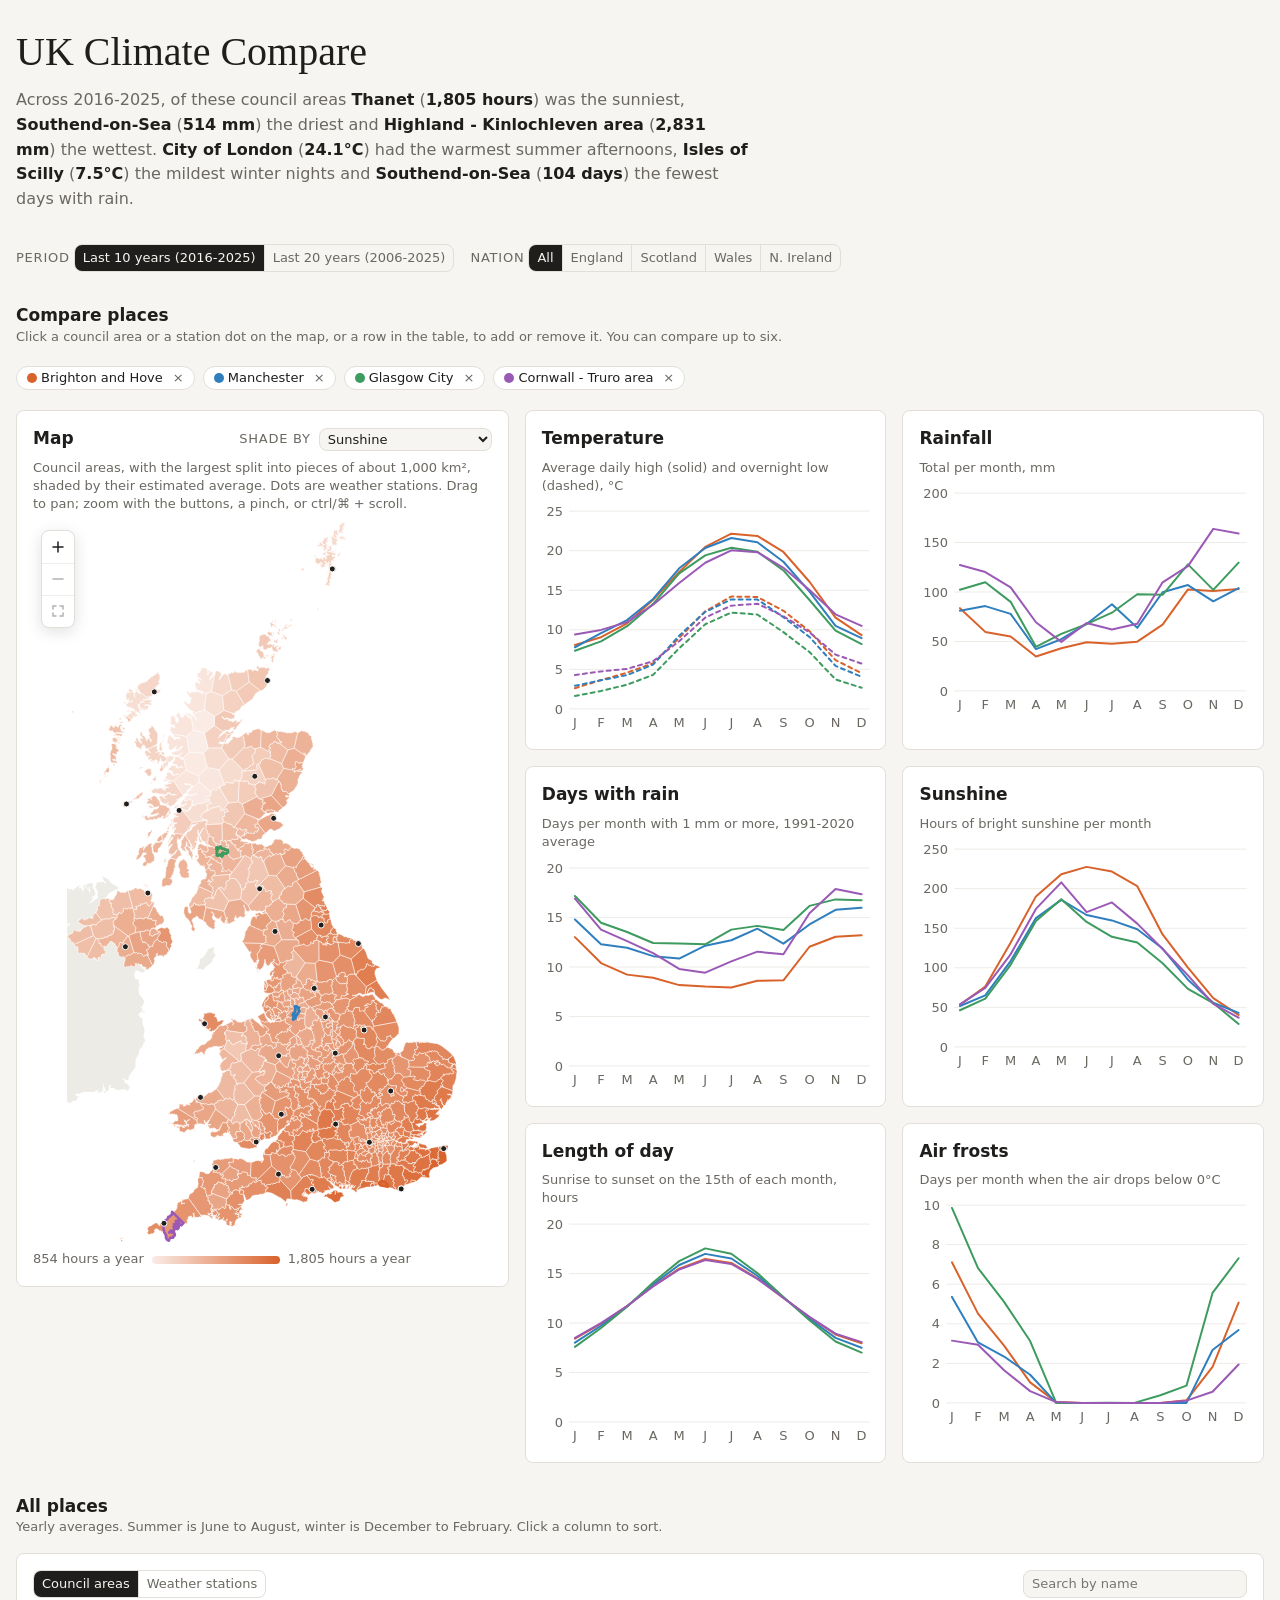
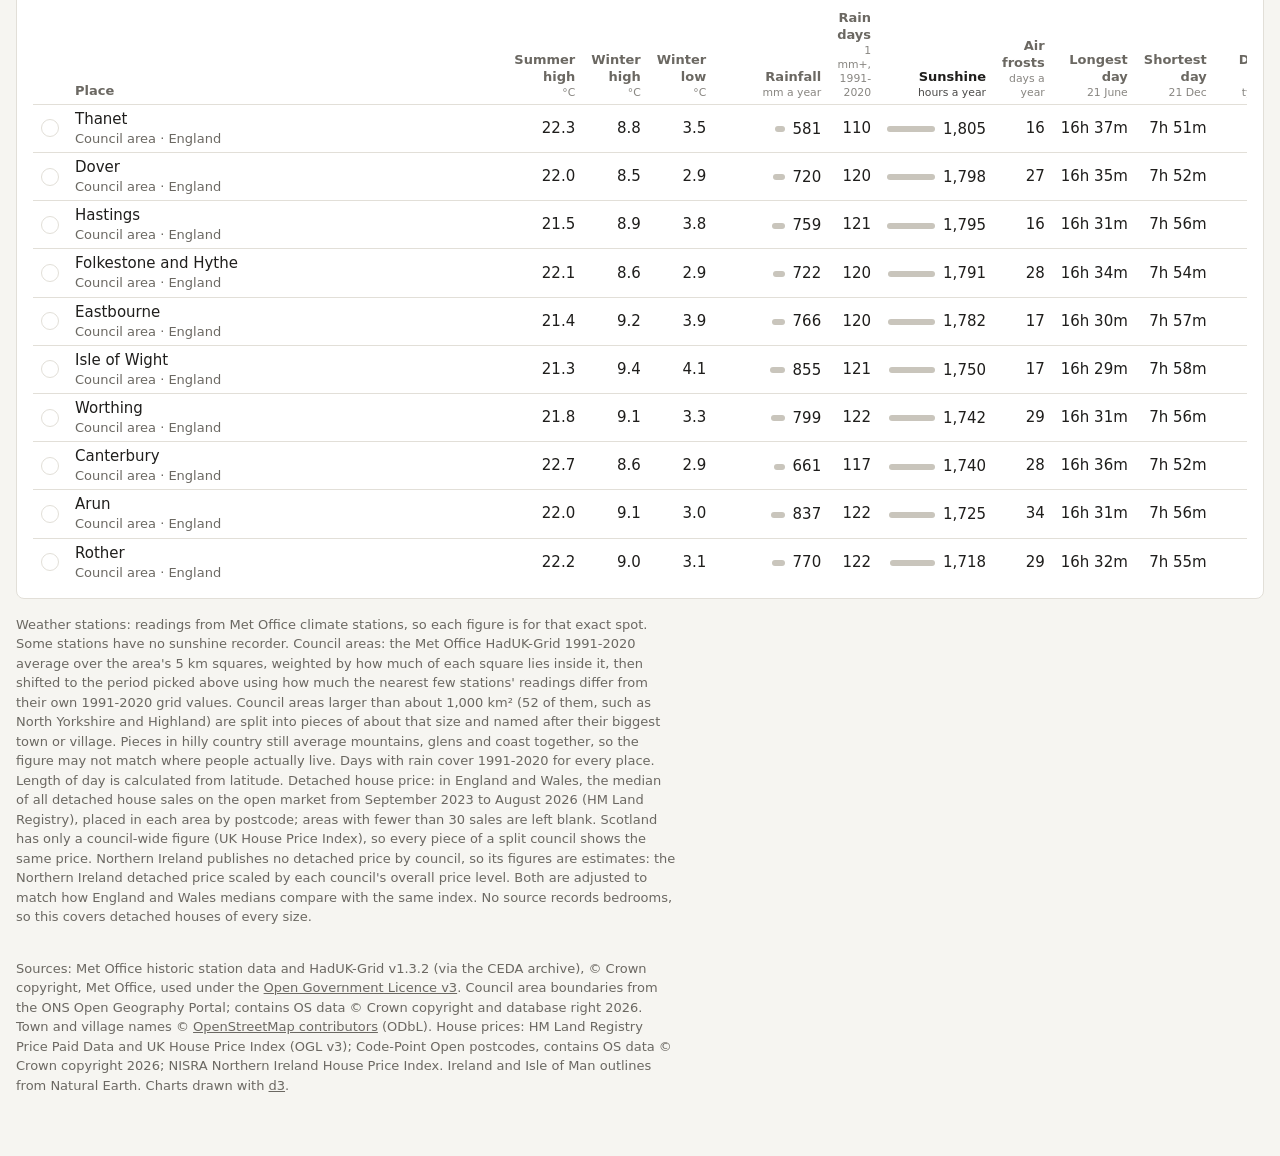
==== commit 382a1a17: "Add detached house price layer" ====
--- a/index.html
+++ b/index.html
@@ -14422,6 +14422,508 @@
 W06000024,12,6.87,1.72,220.0,40.54,10.32,17.99
 </script>
 <script type="application/json" data-dataset="boundaries">[{"id":"E06000001","rings":[[[447.1,537.2],[453.2,533.8],[453.3,533.3],[451.9,534.0],[452.5,533.5],[451.8,533.3],[451.8,531.9],[453.3,529.0],[454.4,528.5],[453.7,528.0],[454.0,526.6],[452.5,526.7],[450.9,525.5],[449.5,526.2],[448.1,525.6],[445.4,526.1],[444.2,528.0],[443.4,527.9],[443.0,526.4],[440.1,527.8],[442.6,528.5],[442.2,529.9],[443.2,532.1],[442.4,533.1],[444.0,533.1],[445.1,535.0],[444.8,536.1],[447.1,537.2]]]},{"id":"E06000002","rings":[[[448.5,522.0],[451.4,520.5],[452.0,521.0],[451.7,520.6],[453.3,519.6],[454.0,518.0],[451.9,516.9],[454.4,514.7],[454.5,513.7],[455.9,513.6],[455.4,512.3],[446.6,513.9],[446.3,515.9],[447.3,518.1],[446.5,519.1],[447.7,519.6],[448.5,522.0]]]},{"id":"E06000003","rings":[[[478.3,518.9],[477.7,518.0],[476.0,517.7],[474.6,515.6],[474.7,510.9],[472.6,511.9],[468.0,510.8],[464.6,512.4],[462.5,511.4],[458.7,512.8],[457.2,511.8],[455.4,512.3],[455.9,513.6],[454.5,513.7],[454.4,514.7],[451.9,516.9],[454.0,518.0],[453.3,519.6],[451.7,520.6],[454.1,523.3],[454.9,522.7],[454.3,523.6],[455.2,523.0],[454.5,523.7],[454.7,526.1],[455.9,526.4],[455.7,528.0],[457.0,526.3],[460.8,525.2],[465.7,522.0],[468.9,522.0],[471.3,520.2],[474.3,520.2],[478.3,518.9]]]},{"id":"E06000004","rings":[[[444.2,528.0],[445.4,526.1],[448.1,525.6],[449.5,526.2],[450.9,525.5],[453.5,525.5],[453.8,526.3],[454.3,524.2],[451.6,521.2],[448.9,522.3],[448.0,521.8],[447.7,519.6],[446.5,519.1],[447.3,518.1],[446.3,515.9],[446.6,513.9],[449.6,513.0],[448.2,512.0],[448.2,510.5],[446.7,510.8],[445.4,509.2],[442.6,507.8],[442.6,508.8],[441.3,508.0],[440.8,508.7],[440.2,511.1],[439.3,510.2],[438.5,511.1],[438.1,509.3],[436.9,509.5],[437.5,514.0],[435.7,515.4],[435.9,518.0],[438.2,519.0],[438.4,522.2],[437.4,523.3],[436.4,522.4],[435.6,524.1],[438.0,524.8],[440.1,527.8],[443.0,526.4],[443.4,527.9],[444.2,528.0]]]},{"id":"E06000005","rings":[[[435.5,521.9],[437.4,523.3],[438.4,522.2],[438.2,519.0],[435.9,518.0],[435.7,515.4],[437.5,514.0],[436.7,510.4],[435.2,512.2],[434.1,511.8],[435.2,510.9],[435.0,506.3],[434.1,508.9],[432.6,509.0],[433.0,510.2],[431.8,509.0],[431.6,509.9],[430.6,510.0],[431.2,508.5],[429.5,508.5],[428.9,510.0],[427.1,511.4],[427.3,512.3],[426.5,512.2],[427.2,513.1],[425.8,512.9],[425.2,513.9],[423.8,513.3],[423.8,514.5],[422.4,514.4],[422.2,515.5],[419.7,515.7],[419.2,517.1],[420.1,517.9],[418.9,518.7],[418.9,519.9],[419.9,521.3],[420.8,521.2],[420.6,524.8],[425.5,524.8],[425.5,523.2],[427.0,524.0],[426.4,522.3],[427.5,520.6],[429.0,520.9],[428.6,522.0],[430.7,522.5],[434.4,522.9],[435.5,521.9]]]},{"id":"E06000006","rings":[[[359.5,379.6],[358.8,380.5],[358.5,379.3],[357.1,379.4],[357.3,378.9],[354.5,380.1],[353.4,379.0],[351.9,379.8],[350.9,379.1],[349.3,381.5],[349.9,383.2],[352.0,383.3],[353.5,384.6],[355.2,384.4],[358.1,385.4],[358.1,383.4],[359.7,383.1],[358.9,381.8],[360.4,380.8],[359.5,379.6]],[[354.0,385.2],[351.3,383.7],[349.4,384.3],[347.5,380.9],[344.7,382.6],[345.6,382.9],[345.6,383.8],[347.7,384.7],[348.4,387.4],[349.7,387.4],[350.6,389.7],[352.5,389.4],[352.7,388.4],[354.2,387.8],[354.0,385.2]]]},{"id":"E06000007","rings":[[[367.6,396.1],[370.2,391.1],[368.3,388.9],[371.7,387.9],[370.8,385.6],[367.7,385.8],[365.4,383.6],[365.6,383.0],[362.7,380.9],[361.1,381.5],[360.4,380.8],[358.9,381.8],[359.7,383.1],[358.1,383.4],[358.1,385.4],[355.2,384.4],[356.4,386.6],[358.7,386.6],[357.6,387.0],[356.2,386.5],[355.2,384.6],[354.0,385.2],[354.2,387.8],[355.1,388.1],[356.0,392.6],[355.2,393.1],[355.7,394.0],[354.8,393.8],[355.1,395.3],[357.6,394.4],[358.4,393.3],[360.5,394.2],[360.3,395.0],[361.2,393.8],[362.2,395.9],[363.6,396.2],[363.4,396.9],[367.2,398.4],[367.6,396.1]]]},{"id":"E06000008","rings":[[[369.4,431.7],[370.7,430.1],[370.3,429.0],[371.1,428.2],[371.5,424.8],[373.8,421.8],[375.4,421.3],[376.1,417.8],[375.6,415.1],[372.2,414.2],[371.1,416.7],[369.7,413.8],[368.4,413.5],[366.3,414.6],[364.9,418.8],[366.0,421.9],[364.5,423.0],[363.1,428.0],[363.8,429.0],[369.4,431.7]]]},{"id":"E06000009","rings":[[[333.6,437.1],[334.6,436.3],[335.3,433.5],[334.0,433.2],[334.4,431.4],[332.3,431.2],[332.0,432.1],[330.4,431.7],[331.2,442.7],[333.0,441.9],[333.6,437.1]]]},{"id":"E06000010","rings":[[[516.0,428.4],[515.5,427.7],[514.0,428.6],[510.2,428.2],[510.2,429.2],[510.1,428.2],[504.4,426.0],[504.2,427.3],[505.5,429.4],[504.1,429.4],[504.4,430.5],[506.3,431.5],[506.0,434.0],[508.2,434.3],[507.7,435.3],[511.0,436.5],[513.5,433.1],[515.3,433.1],[516.0,428.4]]]},{"id":"E06000011-1","rings":[[[502.5,437.8],[484.0,458.1],[486.4,457.8],[486.1,460.2],[487.9,461.0],[488.8,463.0],[487.8,463.8],[490.7,464.7],[494.1,467.4],[496.6,466.5],[500.4,469.1],[501.1,470.1],[500.8,471.1],[502.9,472.4],[502.4,475.4],[503.3,476.5],[505.1,476.8],[506.2,474.4],[508.1,473.6],[509.6,474.0],[510.9,472.5],[513.4,473.0],[515.8,472.2],[516.8,475.0],[524.4,472.0],[525.8,470.5],[524.0,469.2],[520.1,468.6],[517.3,464.6],[517.1,459.2],[520.5,448.9],[502.5,437.8]]]},{"id":"E06000011-2","rings":[[[502.5,437.8],[520.5,448.9],[521.4,446.4],[528.9,435.0],[540.0,420.5],[541.8,415.8],[542.1,414.0],[542.0,413.4],[539.7,410.4],[541.8,413.2],[542.0,414.5],[538.2,417.7],[534.6,418.9],[533.6,418.4],[532.3,419.5],[533.5,418.4],[528.8,416.5],[525.5,417.1],[517.1,425.0],[515.3,433.1],[513.5,433.1],[511.0,436.5],[507.7,435.3],[508.2,434.3],[506.0,434.0],[506.3,431.5],[504.4,430.5],[504.1,429.4],[505.5,429.4],[504.2,427.3],[504.4,426.0],[500.6,425.3],[502.5,437.8]]]},{"id":"E06000011-3","rings":[[[482.4,459.9],[483.3,458.2],[484.0,458.1],[502.5,437.8],[500.6,425.3],[496.3,424.5],[493.4,426.6],[491.1,426.9],[487.7,425.8],[485.9,423.8],[483.1,424.1],[480.7,423.0],[478.5,423.8],[481.0,422.7],[483.9,423.8],[485.9,423.3],[485.8,420.9],[484.5,421.1],[481.1,418.4],[481.2,419.3],[480.1,418.8],[476.3,415.8],[469.7,418.6],[463.0,418.1],[459.3,419.6],[460.8,421.3],[461.2,423.5],[462.0,423.8],[463.6,422.4],[467.4,422.8],[467.4,423.7],[468.6,423.2],[468.9,424.8],[472.4,425.2],[471.9,426.8],[468.6,427.1],[467.8,428.7],[470.7,430.4],[470.3,434.5],[471.2,436.1],[469.8,436.9],[469.3,441.1],[471.0,444.4],[469.1,444.7],[470.9,447.8],[470.9,452.1],[470.0,453.0],[470.6,455.6],[472.6,456.5],[473.6,458.5],[478.7,459.3],[478.8,458.8],[482.4,459.9]]]},{"id":"E06000012","rings":[[[533.8,405.1],[530.1,403.6],[529.6,404.4],[528.4,404.2],[527.8,400.9],[526.5,400.5],[526.9,399.6],[525.7,398.7],[527.5,396.6],[525.0,394.6],[524.2,394.9],[523.0,396.0],[522.7,398.1],[520.8,398.4],[520.3,400.2],[518.8,400.3],[519.2,403.2],[518.7,405.4],[518.1,405.5],[520.0,409.2],[519.6,409.8],[517.8,409.4],[517.0,411.4],[515.9,411.2],[516.0,412.2],[513.1,414.3],[517.0,415.6],[518.8,417.2],[526.3,411.1],[528.5,411.2],[533.8,405.1]]]},{"id":"E06000013","rings":[[[517.0,415.6],[512.0,414.4],[512.6,412.3],[510.3,408.2],[504.9,408.6],[504.1,409.8],[501.7,406.9],[500.1,406.5],[499.4,405.6],[504.1,406.7],[505.6,405.1],[505.8,403.5],[500.4,402.0],[500.5,399.3],[501.5,398.7],[496.3,396.8],[491.1,396.6],[491.3,402.7],[483.7,403.3],[482.9,401.1],[481.8,401.0],[481.6,398.8],[480.8,398.5],[480.8,397.0],[479.9,396.0],[475.0,397.2],[472.1,396.5],[471.8,397.1],[473.1,398.2],[470.7,401.2],[470.9,402.1],[469.7,402.4],[470.1,404.3],[473.5,405.1],[472.9,406.3],[473.5,408.3],[472.9,408.6],[473.1,410.2],[475.1,416.3],[476.3,415.8],[480.1,418.8],[481.2,419.3],[481.1,418.4],[484.5,421.1],[485.8,420.9],[486.5,423.1],[491.7,425.1],[493.4,422.8],[497.5,421.2],[501.1,423.5],[506.0,423.8],[506.4,422.6],[506.5,424.1],[513.0,425.4],[518.8,417.2],[517.0,415.6]]]},{"id":"E06000014","rings":[[[470.6,455.6],[470.0,453.0],[470.9,452.1],[470.9,447.8],[469.1,444.7],[471.0,444.4],[470.9,443.3],[469.5,444.1],[466.3,442.6],[465.3,444.2],[461.6,442.4],[459.8,443.7],[458.9,442.5],[452.7,448.0],[451.0,453.5],[451.5,454.7],[453.7,454.7],[453.3,456.6],[455.7,455.1],[456.7,455.3],[455.9,456.7],[456.4,459.7],[457.7,459.6],[459.7,461.7],[461.7,461.7],[461.7,462.7],[464.6,461.9],[465.4,462.6],[467.8,459.0],[466.6,456.8],[467.3,457.0],[467.5,456.1],[466.0,454.6],[470.6,455.6]]]},{"id":"E06000015","rings":[[[435.4,341.1],[435.8,339.4],[439.8,339.4],[438.8,337.7],[441.6,336.7],[441.2,334.0],[440.3,333.8],[439.2,332.1],[438.9,329.9],[437.4,329.5],[436.2,330.7],[434.2,330.4],[433.5,332.0],[430.9,332.6],[429.9,335.3],[433.2,337.9],[434.0,341.1],[435.4,341.1]]]},{"id":"E06000016","rings":[[[464.5,306.8],[464.6,304.5],[463.0,302.7],[461.3,302.5],[460.8,300.2],[459.7,300.3],[457.7,298.5],[456.9,298.6],[457.1,299.6],[456.0,299.8],[456.6,302.0],[453.2,304.4],[453.7,305.3],[454.9,305.0],[455.7,309.2],[457.1,310.8],[458.0,310.3],[459.0,307.9],[459.7,308.7],[462.6,308.4],[464.5,306.8]]]},{"id":"E06000017","rings":[[[501.9,305.8],[500.4,306.0],[498.9,304.1],[498.1,301.4],[498.7,300.4],[497.8,300.6],[496.9,299.6],[496.2,300.7],[495.7,299.7],[494.7,299.9],[490.9,297.6],[487.4,292.7],[485.4,294.3],[485.6,295.3],[484.2,297.1],[483.8,299.0],[481.9,300.7],[480.0,300.5],[480.9,303.2],[480.7,306.0],[482.5,308.7],[482.1,311.5],[479.7,313.8],[480.2,315.3],[482.7,317.0],[484.4,316.2],[490.3,318.5],[493.9,318.9],[494.2,317.9],[496.4,318.2],[498.7,316.6],[498.5,315.0],[501.8,313.5],[506.1,313.1],[506.0,310.7],[504.5,309.2],[501.1,307.9],[499.9,308.5],[501.9,305.8]]]},{"id":"E06000018","rings":[[[461.5,339.4],[460.6,338.7],[458.4,338.7],[457.8,337.5],[457.1,338.1],[456.7,334.0],[455.5,332.7],[453.0,334.4],[453.2,335.3],[454.0,335.0],[455.1,335.9],[450.7,339.8],[451.7,341.4],[450.7,343.3],[452.1,342.9],[453.6,343.6],[452.5,344.1],[452.1,345.9],[453.1,347.0],[454.9,347.1],[457.6,345.8],[456.9,344.8],[457.9,344.5],[457.7,343.6],[459.0,343.3],[459.2,341.5],[461.5,339.4]]]},{"id":"E06000019-1","rings":[[[349.9,245.8],[327.9,260.6],[328.8,260.9],[328.8,262.2],[329.8,262.7],[333.4,262.8],[335.3,263.9],[331.1,264.8],[331.8,269.7],[333.8,270.5],[335.1,272.8],[336.5,272.9],[336.2,274.1],[337.0,274.7],[338.8,274.7],[337.3,275.6],[337.6,276.9],[339.3,275.5],[339.6,276.7],[341.9,277.8],[345.3,277.0],[345.1,275.6],[346.1,275.5],[346.1,273.5],[350.2,273.3],[349.1,271.0],[347.8,271.2],[351.4,268.1],[353.8,268.4],[353.1,268.9],[354.8,271.8],[357.6,269.4],[358.0,267.8],[354.9,267.5],[356.4,265.5],[359.3,265.0],[357.2,262.7],[357.1,260.4],[360.9,261.8],[363.8,261.8],[364.2,261.2],[366.3,262.2],[365.8,264.5],[369.3,265.3],[370.9,263.7],[368.1,262.1],[367.7,260.5],[368.3,259.7],[371.2,260.0],[373.9,258.6],[372.5,258.2],[373.3,256.8],[372.0,255.3],[349.9,245.8]]]},{"id":"E06000019-2","rings":[[[349.9,245.8],[343.7,222.7],[342.6,223.4],[342.2,224.7],[340.8,224.3],[342.0,225.2],[339.7,226.5],[333.2,223.4],[332.9,225.9],[330.8,225.9],[329.6,229.3],[326.8,232.2],[324.7,236.6],[325.6,238.5],[325.3,239.7],[322.9,242.8],[323.2,245.6],[324.4,245.8],[324.4,247.1],[322.0,248.6],[322.4,249.5],[325.3,250.1],[326.7,251.4],[325.9,252.2],[324.9,251.3],[323.4,252.7],[325.3,254.5],[324.8,256.6],[326.8,257.7],[326.8,260.3],[327.9,260.6],[349.9,245.8]]]},{"id":"E06000019-3","rings":[[[349.9,245.8],[372.0,255.3],[371.2,252.8],[370.3,252.3],[371.7,249.7],[374.1,250.8],[376.0,249.6],[376.0,245.1],[376.9,243.6],[376.0,235.9],[373.1,235.0],[372.7,233.2],[371.7,232.9],[370.1,233.3],[370.1,235.2],[368.3,235.2],[368.3,236.2],[367.2,236.1],[366.3,234.5],[367.8,233.0],[366.1,231.5],[366.3,229.6],[365.7,229.2],[368.1,228.2],[368.1,225.6],[369.3,224.6],[369.9,222.2],[366.5,220.3],[365.1,220.9],[363.5,218.2],[360.1,218.3],[360.0,216.9],[358.7,217.7],[357.0,215.8],[356.2,216.2],[355.3,214.4],[354.2,215.4],[352.3,215.3],[352.1,216.5],[350.8,216.0],[350.5,216.9],[349.2,215.6],[346.5,218.9],[347.2,220.5],[343.7,222.7],[349.9,245.8]]]},{"id":"E06000020","rings":[[[372.0,325.6],[374.6,323.9],[375.1,322.0],[374.1,321.4],[379.0,316.0],[378.8,315.1],[375.9,314.9],[374.7,315.8],[371.8,307.3],[371.8,304.1],[370.5,303.3],[370.4,302.0],[366.1,303.6],[363.0,306.5],[362.5,308.3],[358.0,311.4],[359.7,313.6],[355.5,315.1],[355.3,318.3],[356.7,319.0],[357.4,318.2],[358.2,320.1],[360.1,320.1],[359.8,322.4],[360.8,323.3],[362.9,322.9],[364.1,322.0],[363.8,321.0],[364.9,322.5],[366.2,322.2],[367.3,323.2],[367.9,322.5],[367.1,320.7],[369.3,320.8],[368.2,324.9],[372.0,325.6]]]},{"id":"E06000021","rings":[[[386.8,355.1],[388.6,354.7],[389.3,352.5],[391.7,351.9],[392.3,350.1],[391.3,350.0],[391.8,347.1],[393.2,346.0],[393.0,344.5],[394.2,344.4],[393.9,343.1],[394.8,341.9],[394.2,341.8],[394.6,341.1],[391.9,339.9],[391.3,341.5],[390.3,342.1],[389.2,339.6],[388.2,339.6],[387.9,338.8],[385.8,342.6],[386.4,342.7],[385.6,346.5],[386.5,347.0],[384.1,352.9],[386.8,355.1]]]},{"id":"E06000022","rings":[[[379.6,170.0],[380.7,168.6],[379.9,167.5],[380.5,166.5],[379.5,166.2],[379.8,163.4],[376.1,160.8],[379.5,160.4],[379.1,159.4],[380.0,158.5],[373.1,155.1],[372.1,156.3],[368.6,152.9],[364.8,153.4],[365.4,154.8],[361.2,156.1],[356.3,153.9],[355.6,155.3],[351.7,157.9],[352.2,159.3],[350.8,160.1],[352.0,161.4],[351.8,164.8],[352.8,162.6],[353.5,162.6],[353.0,160.5],[354.2,160.5],[355.2,164.2],[356.2,164.2],[356.5,165.5],[357.4,164.8],[356.8,165.8],[358.1,165.7],[359.0,166.7],[360.4,166.9],[361.1,168.2],[362.8,168.1],[363.5,170.8],[365.9,170.1],[365.8,168.9],[366.7,169.3],[367.4,168.6],[376.2,171.2],[377.5,170.9],[378.4,169.3],[379.6,170.0]]]},{"id":"E06000023","rings":[[[354.8,179.6],[359.8,180.0],[359.3,178.2],[361.8,177.2],[364.3,177.3],[364.5,173.8],[363.8,172.5],[362.6,172.0],[364.6,170.1],[363.5,170.8],[362.8,168.1],[361.1,168.2],[360.4,166.9],[359.0,166.7],[356.0,167.4],[356.3,171.1],[355.6,171.5],[356.6,172.6],[354.0,176.8],[352.9,176.1],[350.2,178.8],[353.4,183.1],[354.8,179.6]]]},{"id":"E06000024","rings":[[[353.4,175.9],[353.9,176.3],[354.9,175.2],[354.6,176.1],[356.6,172.6],[355.6,171.5],[356.3,171.1],[356.0,167.4],[359.0,166.7],[358.1,165.7],[356.8,165.8],[357.4,164.8],[356.5,165.5],[356.2,164.2],[355.2,164.2],[354.2,160.5],[353.0,160.5],[353.5,162.6],[352.8,162.6],[351.8,164.8],[352.0,161.4],[350.8,160.1],[352.2,159.3],[351.7,157.9],[343.3,159.0],[343.6,156.1],[338.9,156.0],[338.4,156.8],[337.5,155.0],[334.8,156.4],[333.0,156.6],[332.2,155.6],[330.9,156.2],[331.5,157.5],[331.6,161.7],[330.9,162.5],[333.0,163.9],[333.1,165.3],[331.8,165.9],[334.9,166.8],[334.7,166.2],[336.3,166.7],[337.6,166.1],[336.6,166.7],[342.4,174.4],[346.4,177.6],[348.4,177.4],[349.6,178.1],[350.5,178.0],[353.4,175.9]]]},{"id":"E06000025","rings":[[[379.9,188.4],[380.5,186.7],[382.1,185.7],[381.6,182.0],[382.6,180.9],[377.6,177.7],[378.5,176.5],[379.9,176.5],[379.5,173.3],[380.3,173.3],[379.6,170.0],[378.4,169.3],[377.5,170.9],[376.2,171.2],[367.4,168.6],[366.7,169.3],[365.8,168.9],[365.9,170.1],[364.6,170.1],[362.6,172.0],[363.8,172.5],[364.5,173.8],[364.3,177.3],[361.8,177.2],[359.3,178.2],[359.8,180.0],[354.8,179.6],[353.4,183.1],[354.1,186.2],[359.9,192.9],[360.9,192.4],[359.9,193.0],[360.4,194.6],[363.1,197.7],[366.2,196.2],[366.1,194.1],[369.4,194.9],[373.4,193.5],[372.4,193.0],[373.2,192.2],[372.8,188.8],[374.4,188.8],[374.8,189.5],[377.2,188.1],[379.9,188.4]]]},{"id":"E06000026","rings":[[[249.0,51.8],[248.5,53.3],[250.3,52.9],[250.1,54.0],[250.9,54.0],[250.2,54.1],[251.9,56.2],[250.5,55.4],[249.7,53.5],[247.0,54.0],[246.2,53.2],[246.0,54.1],[245.0,54.0],[244.2,56.8],[245.2,57.5],[244.1,57.0],[243.4,57.9],[244.4,60.6],[246.0,60.4],[247.0,61.8],[248.4,61.4],[250.0,62.6],[250.3,61.3],[252.2,60.4],[252.9,57.8],[255.1,57.7],[256.4,56.6],[256.0,55.2],[254.3,55.1],[254.1,52.8],[251.3,51.1],[249.0,51.8]]]},{"id":"E06000027","rings":[[[293.1,69.6],[292.6,65.8],[295.0,63.7],[292.5,62.7],[291.6,63.1],[292.0,63.5],[290.8,63.4],[289.4,59.8],[289.6,57.5],[294.7,56.6],[292.9,54.3],[290.3,53.8],[288.2,56.1],[287.8,57.9],[286.5,57.8],[284.5,59.7],[284.7,61.4],[287.4,62.6],[287.7,65.4],[288.7,66.8],[289.1,66.4],[291.6,68.3],[292.3,69.8],[293.1,69.6]]]},{"id":"E06000030","rings":[[[422.0,199.1],[420.8,196.9],[421.4,194.9],[423.6,193.0],[422.7,191.6],[423.2,190.9],[421.5,189.7],[421.5,187.2],[422.5,185.7],[424.0,186.5],[424.5,186.0],[427.7,180.0],[419.6,178.0],[419.8,176.6],[414.1,176.2],[413.0,178.7],[411.4,178.0],[410.7,180.6],[411.4,179.1],[411.9,179.6],[410.2,183.0],[410.6,183.8],[409.4,184.5],[409.8,185.2],[410.8,184.8],[411.0,186.7],[412.3,187.1],[411.3,187.6],[411.7,188.7],[411.0,190.4],[412.0,191.8],[414.7,192.7],[414.0,196.0],[414.7,196.5],[417.1,196.0],[418.9,196.5],[420.1,197.0],[421.1,199.3],[422.0,199.1]]]},{"id":"E06000031","rings":[[[533.2,308.9],[534.7,301.5],[523.0,298.3],[522.3,296.3],[523.0,295.3],[522.1,295.7],[521.0,294.8],[519.8,295.4],[519.2,293.1],[517.5,292.8],[515.9,291.3],[513.2,295.6],[513.6,296.3],[512.0,297.6],[509.5,297.8],[508.7,299.6],[503.2,298.4],[502.2,299.3],[503.6,304.0],[502.0,305.8],[504.8,307.4],[508.0,306.8],[511.7,308.4],[512.7,309.9],[515.8,309.4],[517.8,307.4],[521.0,309.2],[522.3,307.6],[523.2,308.5],[525.9,307.6],[528.4,310.0],[529.4,309.4],[531.0,310.4],[533.2,308.9]]]},{"id":"E06000032","rings":[[[511.1,225.4],[511.7,223.5],[513.7,221.3],[512.3,220.1],[510.5,220.3],[508.7,218.5],[506.4,221.5],[502.9,223.5],[504.5,224.3],[504.2,226.0],[507.6,226.6],[508.6,226.4],[508.8,224.9],[511.1,225.4]]]},{"id":"E06000033","rings":[[[593.5,184.0],[583.2,185.7],[582.3,185.4],[582.5,189.0],[583.0,189.7],[585.5,189.4],[593.3,187.5],[593.5,186.3],[595.7,186.2],[593.5,184.0]]]},{"id":"E06000034","rings":[[[574.4,184.4],[575.0,182.9],[576.4,182.4],[571.5,180.9],[570.5,181.5],[569.8,180.7],[569.2,176.4],[566.7,175.5],[562.7,175.2],[561.1,177.6],[558.6,176.1],[553.6,179.1],[554.9,180.2],[554.6,181.0],[555.7,181.2],[555.3,182.4],[556.1,183.5],[556.5,182.3],[557.2,182.3],[557.2,183.9],[562.0,185.0],[560.4,187.8],[565.9,188.1],[566.0,187.0],[567.8,187.0],[568.4,185.7],[570.8,186.7],[574.4,184.4]]]},{"id":"E06000035","rings":[[[582.1,173.2],[582.6,172.7],[581.6,171.9],[578.4,171.0],[576.2,171.2],[575.1,169.9],[575.4,168.3],[574.5,169.4],[573.5,168.8],[574.6,169.1],[574.8,168.2],[575.6,168.1],[576.5,171.0],[578.3,169.3],[580.6,168.5],[581.1,168.9],[580.9,168.3],[582.2,167.6],[582.3,168.7],[583.3,168.8],[582.7,166.6],[583.5,166.3],[581.3,162.6],[578.7,163.1],[577.3,161.8],[574.6,163.4],[574.4,164.7],[571.1,166.2],[571.0,163.0],[568.5,163.8],[567.2,163.3],[569.3,168.2],[570.8,168.7],[570.7,169.4],[571.8,169.5],[572.2,171.1],[573.2,171.4],[573.0,174.5],[570.7,176.4],[571.5,176.8],[570.8,177.1],[571.5,178.9],[572.4,179.4],[576.9,179.5],[579.4,178.8],[579.6,179.3],[581.7,178.4],[584.8,178.8],[585.9,177.7],[586.6,178.5],[587.8,178.2],[589.3,176.3],[588.5,174.1],[586.1,173.9],[585.8,175.5],[584.6,175.6],[583.3,175.2],[581.2,172.3],[582.1,173.2]]]},{"id":"E06000036","rings":[[[492.8,165.9],[488.1,163.6],[485.4,159.9],[481.1,162.2],[482.7,164.1],[484.4,164.3],[483.5,168.0],[484.1,168.4],[483.5,172.0],[484.7,175.1],[485.9,174.1],[488.7,173.8],[489.4,175.0],[491.2,175.0],[492.3,174.0],[493.4,174.5],[493.1,172.6],[495.3,172.4],[495.3,169.3],[492.1,171.1],[490.7,168.8],[492.8,165.9]]]},{"id":"E06000037","rings":[[[451.4,182.4],[455.3,182.4],[455.3,181.4],[459.7,183.0],[459.6,180.0],[461.7,179.3],[462.4,177.1],[463.4,176.7],[466.0,177.4],[467.0,175.6],[465.9,173.9],[466.2,172.9],[467.2,173.1],[469.5,170.2],[468.8,166.4],[471.0,164.6],[470.7,163.1],[466.2,162.5],[463.7,165.4],[461.7,164.3],[461.7,162.7],[460.1,162.4],[457.4,162.3],[452.2,163.9],[445.4,163.3],[441.1,163.9],[439.9,162.1],[438.8,161.9],[439.8,159.9],[435.1,159.0],[435.9,161.1],[434.9,162.0],[435.2,163.5],[431.0,166.4],[431.2,168.0],[429.9,168.6],[430.3,169.3],[433.0,169.5],[433.2,172.2],[429.1,177.3],[429.1,182.1],[430.9,183.9],[432.6,183.1],[433.9,183.7],[436.8,181.2],[437.2,182.3],[438.4,182.1],[439.9,183.1],[440.1,182.0],[441.4,183.3],[442.8,182.6],[444.0,183.9],[445.7,183.0],[446.6,185.2],[451.4,182.4]]]},{"id":"E06000038","rings":[[[472.7,174.6],[474.6,172.3],[473.4,172.4],[473.6,170.6],[471.5,168.4],[470.9,169.6],[469.9,169.4],[467.2,173.1],[466.2,172.9],[465.9,173.9],[467.0,175.6],[468.6,174.6],[469.6,176.6],[472.5,177.6],[473.6,175.6],[472.7,174.6]]]},{"id":"E06000039","rings":[[[504.9,178.4],[503.6,175.5],[502.6,175.8],[501.9,177.4],[500.0,178.6],[499.7,177.9],[497.2,179.1],[496.7,178.5],[495.4,179.3],[494.3,178.8],[493.1,179.3],[493.1,181.9],[495.1,183.1],[497.9,181.4],[499.5,182.5],[498.9,182.1],[499.4,180.1],[502.3,180.0],[502.0,178.2],[504.9,178.4]]]},{"id":"E06000040","rings":[[[494.3,178.8],[495.4,179.3],[496.7,178.5],[497.2,179.1],[499.7,177.9],[500.0,178.6],[501.9,177.4],[502.6,175.8],[501.5,174.2],[502.8,171.7],[499.3,173.4],[497.8,172.3],[496.4,165.9],[492.8,165.9],[490.7,168.8],[492.1,171.1],[495.3,169.3],[495.3,172.4],[493.1,172.6],[493.4,174.5],[492.3,174.0],[491.2,175.0],[489.4,175.0],[488.7,173.8],[485.9,174.1],[484.7,175.1],[483.5,172.0],[482.2,172.2],[481.1,174.5],[481.9,175.5],[481.4,177.1],[482.2,179.4],[479.6,181.4],[480.3,183.5],[483.8,184.3],[485.0,186.0],[486.2,185.8],[488.9,187.3],[489.4,185.9],[490.4,186.0],[490.8,185.0],[490.1,179.9],[493.7,177.1],[494.9,177.9],[494.3,178.8]]]},{"id":"E06000041","rings":[[[480.3,183.5],[479.6,181.4],[482.2,179.4],[481.4,177.1],[481.9,175.5],[481.1,174.5],[482.2,172.2],[483.5,172.0],[484.1,168.4],[483.5,168.0],[484.4,164.3],[482.7,164.1],[481.1,162.2],[478.2,162.1],[475.0,163.5],[470.6,162.8],[471.0,164.6],[468.8,166.4],[469.5,170.2],[469.9,169.4],[470.9,169.6],[471.5,168.4],[472.3,168.7],[473.6,170.6],[473.4,172.4],[474.6,172.3],[473.1,173.9],[475.0,174.9],[476.9,178.1],[478.5,178.9],[477.9,181.1],[476.4,182.5],[477.8,185.4],[480.3,183.5]]]},{"id":"E06000042","rings":[[[491.1,256.0],[493.9,254.6],[493.8,251.6],[493.1,251.4],[493.5,249.9],[495.4,249.3],[496.5,246.8],[491.4,239.8],[493.2,238.5],[493.4,237.1],[492.7,236.4],[493.2,235.6],[492.0,234.3],[493.1,231.3],[492.6,230.9],[488.5,233.2],[488.4,231.8],[486.6,230.9],[485.1,232.6],[482.3,232.6],[481.1,235.5],[477.5,238.6],[478.8,239.8],[478.1,240.9],[479.6,241.2],[480.2,242.2],[479.1,244.3],[477.5,245.2],[477.4,246.5],[476.3,246.8],[476.7,248.1],[480.3,248.9],[480.0,250.1],[481.3,250.0],[481.7,251.6],[482.7,251.0],[483.7,253.0],[485.6,252.8],[488.6,255.6],[491.1,256.0]]]},{"id":"E06000043","rings":[[[531.3,111.3],[531.3,110.4],[532.2,109.9],[533.9,110.4],[534.8,109.9],[535.7,106.4],[538.3,106.5],[537.7,104.3],[539.5,104.3],[539.9,103.6],[538.3,101.8],[525.7,104.6],[523.6,108.6],[524.8,110.2],[527.6,109.2],[527.9,111.4],[528.9,111.9],[529.0,110.6],[531.3,111.3]]]},{"id":"E06000044","rings":[[[468.4,100.0],[468.3,99.0],[464.4,98.0],[462.9,99.5],[462.7,101.2],[464.2,101.7],[463.5,103.4],[464.5,103.2],[465.1,104.5],[467.4,104.0],[467.5,99.4],[468.4,100.0]],[[468.9,106.4],[468.8,103.4],[468.0,104.4],[465.0,104.6],[464.2,103.6],[463.0,104.6],[463.2,105.6],[462.3,105.1],[462.3,106.9],[468.9,106.4]]]},{"id":"E06000045","rings":[[[441.8,117.6],[445.4,115.9],[445.2,114.8],[447.0,113.6],[447.8,111.5],[444.8,109.1],[443.5,110.2],[443.4,111.8],[444.3,112.7],[443.1,113.2],[443.9,113.8],[443.6,115.0],[443.0,113.0],[443.9,112.6],[443.1,111.9],[442.8,110.1],[442.5,110.5],[442.8,109.5],[442.4,110.7],[439.4,112.2],[438.7,111.8],[436.8,114.3],[438.8,116.9],[440.6,116.6],[441.8,117.6]]]},{"id":"E06000046","rings":[[[441.7,90.9],[442.2,91.8],[441.8,90.9],[442.2,91.4],[444.1,90.3],[444.6,91.3],[443.2,91.0],[442.8,91.3],[443.4,91.6],[442.2,92.1],[445.7,93.5],[448.4,96.5],[450.0,95.6],[450.7,92.5],[450.2,88.9],[451.2,92.7],[450.1,95.2],[450.3,96.2],[451.2,96.5],[455.3,93.2],[454.8,92.0],[455.5,93.0],[459.4,93.0],[462.9,91.7],[463.9,88.7],[463.5,89.3],[463.1,88.6],[463.8,88.3],[464.5,88.8],[465.7,88.0],[463.8,85.5],[461.4,85.1],[459.5,83.6],[457.9,78.0],[449.5,75.4],[443.3,81.0],[439.2,82.8],[436.6,85.3],[429.3,84.9],[432.0,86.6],[433.7,89.7],[435.2,89.8],[434.7,89.7],[435.4,88.8],[434.8,88.6],[435.5,88.4],[435.6,89.1],[435.1,89.7],[437.5,90.1],[440.5,92.0],[441.6,91.8],[441.0,91.8],[441.6,91.2],[439.8,89.4],[441.5,90.8],[441.5,89.5],[441.6,90.7],[442.5,90.3],[441.7,90.9]]]},{"id":"E06000047-1","rings":[[[410.6,534.7],[409.0,553.4],[409.4,555.2],[411.6,556.8],[413.3,556.6],[414.1,557.4],[414.9,556.9],[417.0,558.2],[417.7,557.2],[419.4,557.2],[419.9,556.5],[421.0,557.3],[420.9,556.0],[422.6,555.4],[422.5,553.9],[426.1,556.4],[427.1,553.7],[428.4,554.2],[428.2,553.8],[431.8,553.0],[431.9,548.6],[433.4,546.2],[432.8,545.1],[437.2,545.5],[437.8,547.8],[437.2,549.6],[442.0,552.0],[443.7,549.4],[443.2,549.4],[445.1,541.7],[448.9,536.6],[447.1,537.2],[444.8,536.1],[445.1,535.0],[444.0,533.1],[442.4,533.1],[443.2,532.1],[442.2,529.9],[442.6,528.5],[440.1,527.8],[438.0,524.8],[435.6,524.1],[436.4,522.4],[435.5,521.9],[434.4,522.9],[430.7,522.5],[428.6,522.0],[429.0,520.9],[427.5,520.6],[426.4,522.3],[427.0,524.0],[425.5,523.2],[425.5,524.8],[420.6,524.8],[420.7,523.2],[410.6,534.7]]]},{"id":"E06000047-2","rings":[[[410.6,534.7],[383.4,519.9],[380.4,522.4],[379.1,526.3],[381.5,528.4],[381.2,529.9],[379.0,530.7],[377.4,532.4],[377.2,533.7],[379.1,536.9],[380.0,544.1],[381.9,544.9],[386.0,543.1],[387.3,545.8],[389.2,545.4],[391.1,549.7],[394.8,549.3],[397.6,550.4],[400.0,552.8],[401.4,552.6],[403.4,550.9],[404.4,551.0],[405.6,548.8],[405.6,549.4],[408.4,550.7],[409.0,553.4],[410.6,534.7]]]},{"id":"E06000047-3","rings":[[[410.6,534.7],[420.7,523.2],[420.8,521.2],[419.9,521.3],[418.9,519.9],[418.9,518.7],[420.1,517.9],[419.2,517.1],[419.7,515.7],[418.1,516.4],[417.4,514.7],[414.4,515.2],[414.6,512.4],[413.5,509.9],[410.5,512.6],[409.3,512.0],[409.2,509.6],[403.8,506.4],[402.0,506.2],[400.3,507.9],[397.2,508.9],[397.3,509.8],[392.5,507.4],[389.1,507.0],[389.8,508.5],[388.9,515.3],[387.3,515.3],[386.5,517.4],[383.4,519.9],[410.6,534.7]]]},{"id":"E06000049-1","rings":[[[373.8,364.7],[374.8,363.9],[375.5,365.2],[375.2,366.6],[372.7,367.7],[372.4,369.2],[373.3,369.5],[373.6,370.9],[375.8,369.7],[376.8,372.5],[375.8,372.5],[373.8,374.5],[372.5,374.7],[371.6,373.9],[369.9,376.5],[366.9,377.1],[366.0,380.6],[367.2,383.0],[365.6,383.0],[365.4,383.6],[367.7,385.8],[370.8,385.6],[371.7,387.9],[375.5,385.3],[377.5,385.7],[380.3,383.6],[380.0,382.6],[383.0,384.9],[387.8,384.0],[388.0,383.0],[387.2,382.4],[389.4,381.2],[390.5,382.9],[390.0,383.5],[390.8,385.6],[391.9,385.0],[393.8,385.5],[395.6,384.5],[397.4,386.4],[399.6,384.2],[399.5,373.7],[401.8,370.4],[400.7,369.6],[400.9,368.5],[400.0,366.2],[397.0,366.2],[395.4,363.8],[392.6,363.5],[390.7,365.2],[390.6,362.2],[389.7,362.5],[384.2,355.5],[373.8,364.7]]]},{"id":"E06000049-2","rings":[[[384.2,355.5],[380.4,353.5],[378.8,353.8],[376.8,351.0],[374.5,350.6],[374.3,347.7],[375.2,346.4],[374.4,345.7],[374.5,344.6],[370.8,343.3],[370.9,341.4],[367.8,340.3],[365.1,342.0],[364.5,339.0],[362.4,341.0],[360.7,339.9],[360.0,340.8],[360.2,342.6],[357.6,344.6],[354.8,343.4],[353.2,344.5],[355.3,349.2],[353.0,351.0],[351.9,349.9],[349.6,352.7],[351.1,355.2],[352.5,355.4],[352.8,358.2],[355.2,357.8],[356.0,359.5],[357.2,359.2],[358.3,361.7],[360.5,361.0],[360.2,362.6],[361.1,362.2],[361.8,363.1],[363.8,361.5],[366.7,363.1],[368.7,361.8],[370.4,362.6],[370.5,363.8],[369.5,364.5],[369.6,367.4],[371.3,366.8],[372.9,364.2],[373.8,364.7],[384.2,355.5]]]},{"id":"E06000050","rings":[[[353.2,344.5],[351.3,343.1],[349.1,343.5],[348.5,344.4],[346.2,343.9],[344.0,344.8],[343.5,347.0],[342.3,347.6],[342.7,349.2],[341.8,350.1],[342.5,351.1],[341.6,351.6],[342.4,351.8],[341.0,353.4],[341.4,354.2],[339.7,355.4],[341.1,358.6],[339.2,357.7],[335.6,359.9],[334.6,361.9],[333.6,362.4],[338.1,364.2],[338.5,366.2],[336.7,368.7],[331.7,372.9],[328.0,373.7],[325.2,377.5],[328.5,380.5],[331.7,378.4],[333.9,379.4],[335.6,378.7],[338.2,379.4],[341.5,377.4],[344.1,378.3],[343.9,379.3],[347.5,377.9],[350.0,380.0],[350.9,379.1],[351.9,379.8],[353.4,379.0],[354.5,380.1],[357.3,378.9],[357.1,379.4],[358.5,379.3],[358.8,380.5],[359.5,379.6],[361.1,381.5],[362.7,380.9],[365.6,383.0],[367.2,383.0],[366.0,380.6],[366.9,377.1],[369.9,376.5],[371.6,373.9],[372.5,374.7],[373.8,374.5],[375.8,372.5],[376.8,372.5],[375.8,369.7],[373.6,370.9],[373.3,369.5],[372.4,369.2],[372.7,367.7],[375.2,366.6],[375.5,365.2],[374.8,363.9],[373.9,364.8],[372.9,364.2],[371.3,366.8],[369.6,367.4],[369.5,364.5],[370.5,363.8],[370.4,362.6],[368.7,361.8],[366.7,363.1],[363.8,361.5],[361.8,363.1],[361.1,362.2],[360.2,362.6],[360.5,361.0],[358.3,361.7],[357.2,359.2],[356.0,359.5],[355.2,357.8],[352.8,358.2],[352.5,355.4],[351.1,355.2],[349.6,352.7],[351.9,349.9],[353.0,351.0],[355.3,349.2],[353.2,344.5]]]},{"id":"E06000051-1","rings":[[[369.1,321.8],[367.1,320.7],[367.9,322.5],[367.3,323.2],[366.2,322.2],[364.9,322.5],[363.8,321.0],[364.1,322.0],[362.9,322.9],[360.8,323.3],[359.8,322.4],[360.1,320.1],[358.2,320.1],[357.4,318.2],[356.7,319.0],[355.3,318.3],[355.5,315.1],[358.7,313.9],[349.4,306.9],[331.1,313.1],[331.2,314.6],[332.5,314.1],[334.1,314.8],[334.0,313.5],[335.2,313.6],[334.9,315.4],[333.2,315.6],[333.1,316.7],[331.1,317.6],[331.9,318.4],[331.5,319.4],[330.2,319.0],[330.0,319.7],[329.1,319.5],[329.4,320.0],[327.3,319.9],[326.5,321.6],[326.8,322.6],[324.7,321.3],[321.8,322.7],[322.4,323.8],[321.3,323.9],[321.4,325.3],[322.6,327.8],[321.8,328.4],[324.2,330.6],[322.5,331.9],[323.7,332.6],[322.9,333.1],[325.1,333.5],[326.4,337.6],[327.7,337.0],[330.5,337.4],[332.3,340.3],[334.1,340.7],[334.6,341.7],[335.6,339.7],[337.7,338.3],[340.5,339.8],[340.7,339.2],[343.6,338.7],[346.4,333.4],[349.3,336.6],[351.1,336.7],[351.4,340.2],[350.7,341.7],[351.3,343.1],[353.2,344.5],[354.8,343.4],[357.6,344.6],[360.2,342.6],[360.0,340.8],[360.7,339.9],[362.4,341.0],[364.5,339.0],[365.1,342.0],[367.8,340.3],[370.9,341.4],[370.8,343.3],[374.5,344.6],[375.3,342.5],[374.6,342.1],[374.1,339.6],[372.4,340.6],[372.8,339.0],[371.5,339.3],[370.7,338.6],[368.4,334.4],[370.1,330.8],[370.5,331.6],[374.6,332.8],[373.6,326.6],[372.0,325.6],[368.2,324.9],[369.1,321.8]]]},{"id":"E06000051-2","rings":[[[349.4,306.9],[351.8,296.4],[343.1,277.6],[341.9,277.8],[339.6,276.7],[339.3,275.5],[337.6,276.9],[337.3,275.6],[338.8,274.7],[337.0,274.7],[336.2,274.1],[336.5,272.9],[333.7,273.4],[329.2,272.3],[327.8,272.8],[324.5,276.0],[321.5,277.3],[319.9,279.7],[317.2,281.1],[316.1,283.4],[318.8,287.1],[319.9,286.9],[324.7,289.6],[330.2,289.8],[330.1,292.3],[332.0,291.8],[332.7,295.5],[331.4,298.0],[326.4,295.4],[326.5,293.5],[323.2,292.8],[323.0,293.5],[324.7,294.3],[322.9,299.3],[324.4,299.2],[326.3,300.7],[326.0,301.8],[327.5,304.0],[328.4,304.2],[326.8,305.4],[329.0,306.0],[329.9,309.1],[329.3,310.9],[331.1,313.1],[349.4,306.9]]]},{"id":"E06000051-3","rings":[[[351.8,296.4],[349.4,306.9],[358.7,313.9],[359.7,313.6],[358.0,311.4],[362.5,308.3],[363.0,306.5],[366.1,303.6],[370.4,302.0],[370.5,303.3],[371.8,304.1],[371.8,307.3],[374.7,315.8],[375.9,314.9],[378.8,315.1],[379.3,313.7],[378.1,312.0],[379.6,309.5],[383.4,309.5],[384.0,307.4],[383.3,306.6],[384.2,306.5],[384.3,305.6],[382.7,301.4],[381.0,300.9],[378.2,301.7],[378.3,299.6],[379.8,299.5],[382.3,296.8],[380.9,295.1],[382.7,293.8],[381.8,292.6],[382.4,291.8],[380.3,290.5],[378.9,288.0],[380.6,284.2],[379.1,282.4],[351.8,296.4]]]},{"id":"E06000051-4","rings":[[[351.8,296.4],[379.1,282.4],[375.4,282.4],[374.7,278.3],[377.3,276.4],[375.1,276.7],[373.5,276.0],[372.2,276.6],[371.9,274.5],[367.8,274.5],[366.8,273.1],[367.3,270.4],[365.1,270.2],[365.2,271.1],[363.4,271.9],[361.8,270.7],[361.7,268.3],[360.9,269.0],[358.0,267.8],[357.6,269.4],[354.8,271.8],[353.1,268.9],[353.8,268.4],[351.4,268.1],[347.8,271.2],[349.1,271.0],[350.2,273.3],[346.1,273.5],[346.1,275.5],[345.1,275.6],[345.3,277.0],[343.1,277.6],[351.8,296.4]]]},{"id":"E06000052-1","rings":[[[203.5,83.2],[205.1,87.3],[204.8,89.2],[207.2,89.6],[207.7,90.7],[210.8,91.9],[210.8,92.9],[212.7,94.0],[212.8,96.7],[214.2,96.8],[216.0,99.1],[219.1,100.7],[220.3,106.6],[219.4,114.7],[221.2,117.4],[227.5,117.3],[227.0,115.6],[229.7,110.2],[228.8,110.2],[228.2,108.1],[227.7,103.8],[224.4,102.2],[227.3,101.3],[229.2,98.9],[230.2,98.6],[229.9,100.0],[231.3,100.4],[232.2,99.5],[231.8,97.0],[233.4,93.7],[232.8,91.9],[234.2,90.4],[235.0,85.6],[235.6,84.6],[237.4,84.1],[236.8,78.0],[237.9,78.5],[238.2,77.5],[238.3,78.6],[239.3,78.3],[238.7,76.9],[240.0,74.2],[239.1,73.2],[240.8,74.0],[241.9,72.5],[243.7,72.7],[243.9,69.4],[245.1,69.9],[245.5,69.3],[244.1,68.2],[242.6,68.8],[242.7,66.4],[241.2,65.2],[241.8,64.0],[242.7,65.1],[243.9,62.0],[242.3,60.8],[242.0,61.9],[241.3,62.3],[241.9,61.8],[241.7,60.8],[243.1,60.7],[242.9,57.8],[241.6,57.3],[241.2,58.1],[241.4,57.2],[240.0,57.3],[240.5,56.5],[239.9,56.2],[238.7,56.6],[238.2,55.5],[238.0,56.7],[237.4,56.7],[237.9,57.1],[237.3,57.0],[238.0,57.9],[236.0,56.8],[238.2,55.2],[238.8,55.3],[238.0,54.7],[238.9,54.6],[241.5,56.9],[243.6,56.5],[243.1,56.3],[244.0,54.7],[242.9,55.0],[240.8,53.7],[243.8,53.4],[243.0,52.0],[245.3,53.4],[245.8,51.9],[243.4,50.4],[244.3,48.7],[241.8,48.1],[242.1,49.7],[237.7,53.3],[230.3,54.5],[226.8,54.1],[225.7,53.0],[225.2,55.1],[225.2,53.9],[224.3,54.2],[203.5,83.2]]]},{"id":"E06000052-2","rings":[[[176.4,59.9],[176.4,60.7],[179.7,61.0],[181.0,60.6],[180.2,61.1],[178.3,61.4],[179.8,61.7],[179.9,63.0],[180.9,61.8],[183.1,62.9],[182.5,63.0],[184.1,64.9],[184.3,67.2],[184.9,67.3],[184.8,70.5],[184.0,70.9],[185.9,72.1],[185.3,72.6],[185.8,75.4],[185.0,76.6],[188.7,75.6],[189.6,77.3],[191.5,78.5],[191.2,77.1],[192.2,76.2],[192.4,74.1],[191.5,73.1],[191.9,72.1],[192.5,74.1],[197.7,73.8],[197.4,74.7],[194.6,74.1],[192.8,75.8],[192.5,78.0],[193.7,79.2],[192.4,80.5],[193.3,81.1],[195.8,79.8],[197.1,80.5],[197.0,81.2],[201.9,81.2],[203.5,83.2],[224.3,54.2],[223.5,54.5],[225.4,52.6],[224.1,51.1],[222.4,51.6],[219.4,50.2],[216.6,51.2],[215.1,50.3],[214.6,50.9],[212.6,50.5],[212.4,51.0],[214.5,52.0],[212.9,52.1],[212.6,54.2],[214.6,54.3],[212.6,54.5],[212.9,56.6],[214.1,57.2],[212.7,56.7],[212.5,55.9],[210.8,57.8],[212.5,55.6],[212.7,51.9],[209.8,49.4],[209.0,50.1],[209.3,52.1],[208.6,53.1],[203.9,51.5],[203.1,50.6],[204.0,48.0],[202.0,47.1],[201.5,44.8],[201.6,43.9],[202.9,43.3],[201.5,42.1],[201.8,41.2],[200.5,40.4],[200.4,39.3],[199.5,40.4],[195.6,40.9],[176.4,59.9]]]},{"id":"E06000052-3","rings":[[[163.2,25.4],[160.8,26.7],[159.5,26.4],[157.6,28.1],[154.8,27.5],[154.9,28.4],[152.6,30.5],[150.2,31.3],[147.9,31.0],[147.7,29.8],[146.3,28.9],[147.4,26.9],[146.8,25.7],[144.0,23.0],[141.0,23.1],[139.7,21.9],[139.3,22.4],[136.6,21.5],[135.8,23.6],[134.3,24.6],[136.2,27.5],[135.0,31.9],[137.8,36.0],[140.9,36.1],[143.1,38.8],[143.8,38.3],[147.7,41.1],[152.1,41.2],[152.5,39.1],[154.8,38.3],[154.7,36.3],[155.0,37.9],[155.8,37.2],[156.9,38.1],[155.8,37.7],[155.0,38.3],[158.2,42.0],[158.0,43.3],[159.3,43.7],[159.9,42.8],[160.5,42.9],[163.2,25.4]]]},{"id":"E06000052-4","rings":[[[160.5,42.9],[162.6,43.3],[169.1,48.1],[169.9,51.5],[172.3,51.6],[173.7,53.8],[175.7,54.3],[176.4,59.9],[195.6,40.9],[191.8,37.0],[190.8,38.2],[189.0,37.8],[187.8,36.0],[187.1,32.2],[185.1,30.9],[184.5,32.0],[185.5,32.2],[186.7,35.2],[185.4,34.4],[185.4,33.2],[184.0,32.8],[184.9,36.6],[184.1,35.7],[183.5,38.1],[184.1,38.2],[184.4,40.0],[185.5,40.6],[186.7,40.0],[187.4,40.6],[187.5,40.0],[188.2,40.7],[187.4,41.2],[188.6,41.1],[188.7,41.8],[187.7,41.8],[186.7,40.5],[185.1,40.8],[185.3,42.2],[184.7,42.7],[185.5,43.1],[187.0,46.5],[184.2,42.5],[182.7,44.9],[183.4,43.2],[182.6,43.2],[183.9,42.0],[185.0,42.2],[184.4,41.6],[184.8,40.6],[183.0,40.8],[183.9,40.4],[183.1,40.1],[184.0,40.1],[183.8,38.9],[183.3,39.2],[183.0,38.3],[182.6,38.8],[182.9,38.1],[181.8,37.1],[181.3,39.0],[181.0,38.5],[179.2,39.2],[181.7,37.0],[181.6,35.4],[180.4,36.1],[182.6,34.3],[181.8,33.5],[178.6,34.6],[181.3,32.5],[182.3,32.9],[182.7,31.6],[181.8,32.1],[180.3,31.2],[180.5,30.6],[179.0,29.7],[179.8,27.9],[178.8,27.1],[175.9,26.9],[175.6,27.6],[176.3,28.0],[175.8,28.2],[175.2,26.8],[174.1,26.7],[173.9,28.4],[173.5,27.0],[174.1,26.3],[171.8,25.9],[171.6,25.2],[173.9,26.1],[174.9,25.3],[174.8,26.2],[177.8,26.2],[178.7,25.6],[177.0,24.9],[180.0,25.1],[179.7,23.3],[180.6,23.1],[181.2,21.4],[180.3,19.5],[178.3,18.6],[178.7,17.4],[177.9,16.2],[176.4,16.8],[173.2,16.3],[171.7,13.7],[171.6,11.9],[170.7,11.4],[167.4,13.5],[167.6,14.4],[165.9,16.6],[166.9,18.6],[166.5,19.9],[165.2,21.0],[165.3,22.5],[163.2,25.4],[160.5,42.9]]]},{"id":"E06000053","rings":[[[92.3,9.9],[91.2,10.1],[91.1,9.2],[90.5,10.4],[90.0,9.9],[89.4,10.4],[90.8,10.7],[90.6,12.1],[91.8,12.9],[93.2,11.9],[92.3,9.9]],[[88.4,16.6],[90.1,15.1],[90.2,13.9],[89.3,13.4],[88.4,16.6]],[[92.8,15.1],[91.5,16.1],[92.4,17.1],[92.6,16.2],[94.5,15.7],[92.8,15.1]]]},{"id":"E06000054-1","rings":[[[400.6,160.9],[379.6,164.5],[379.5,166.2],[380.5,166.5],[379.9,167.5],[380.7,168.6],[379.6,170.0],[380.3,173.3],[379.5,173.3],[379.9,176.5],[378.5,176.5],[377.6,177.7],[382.6,180.9],[381.6,182.0],[382.1,185.7],[381.2,186.6],[383.1,187.0],[383.3,188.2],[385.7,189.4],[385.8,188.6],[386.9,188.2],[387.7,189.0],[389.5,188.0],[396.1,197.1],[399.1,194.6],[400.4,194.7],[401.7,193.2],[403.5,193.1],[402.7,195.5],[404.1,196.9],[405.6,195.4],[408.6,194.8],[407.1,197.9],[408.8,198.2],[410.4,195.3],[412.8,196.0],[412.3,197.2],[413.1,200.5],[414.7,196.5],[414.0,196.0],[414.7,192.7],[412.0,191.8],[411.0,190.4],[411.7,188.7],[411.3,187.6],[412.3,187.1],[411.0,186.7],[410.8,184.8],[409.8,185.2],[409.4,184.5],[410.6,183.8],[410.2,183.0],[411.9,179.6],[411.4,179.1],[410.7,180.6],[411.4,178.0],[413.0,178.7],[413.4,177.9],[400.6,160.9]]]},{"id":"E06000054-2","rings":[[[407.9,148.4],[422.1,144.5],[423.2,143.6],[423.0,142.2],[424.3,139.7],[423.7,136.5],[426.2,135.4],[425.5,132.6],[426.2,131.1],[425.9,126.0],[428.2,125.0],[428.3,123.5],[426.1,122.2],[426.8,120.5],[428.0,120.0],[426.8,117.8],[425.7,117.8],[423.9,116.3],[419.8,119.7],[417.3,119.9],[414.1,121.4],[413.1,120.7],[411.6,123.4],[410.4,122.8],[408.9,120.6],[408.9,123.0],[408.0,122.2],[405.2,122.0],[403.6,120.3],[403.1,121.2],[401.1,120.6],[400.5,119.6],[397.5,119.2],[395.3,116.9],[392.9,116.2],[391.6,118.0],[391.7,119.9],[388.9,121.8],[407.9,148.4]]]},{"id":"E06000054-3","rings":[[[407.9,148.4],[400.6,160.9],[413.4,177.9],[414.1,176.2],[419.8,176.6],[419.6,178.0],[428.9,180.7],[429.1,177.3],[433.2,172.2],[433.0,169.5],[430.3,169.3],[429.9,168.6],[431.2,168.0],[431.0,166.4],[435.2,163.5],[434.9,162.0],[435.9,161.1],[435.1,159.0],[433.0,160.0],[432.6,157.6],[433.6,155.3],[433.4,154.3],[432.0,153.7],[432.2,151.4],[432.9,151.4],[432.5,150.0],[431.8,149.7],[429.6,150.8],[427.5,150.5],[425.7,146.6],[421.8,146.2],[421.5,145.0],[422.1,144.5],[407.9,148.4]]]},{"id":"E06000054-4","rings":[[[400.6,160.9],[407.9,148.4],[388.9,121.8],[388.0,122.4],[386.5,126.5],[383.1,130.2],[381.3,130.0],[377.3,131.2],[374.8,133.4],[374.6,135.6],[376.0,136.2],[375.9,137.2],[379.2,141.8],[383.0,150.6],[382.4,154.6],[381.6,155.3],[380.5,155.0],[380.2,156.8],[381.1,157.3],[381.1,158.2],[379.1,159.4],[379.5,160.4],[376.1,160.8],[379.8,163.4],[379.6,164.5],[400.6,160.9]]]},{"id":"E06000055","rings":[[[519.8,255.5],[517.0,256.1],[516.0,253.3],[514.9,253.6],[513.3,251.0],[512.2,250.8],[513.4,247.7],[511.0,245.1],[510.8,243.1],[507.0,241.7],[504.8,244.4],[502.9,243.0],[502.4,240.6],[500.1,243.6],[496.7,245.3],[497.1,246.1],[495.4,249.3],[493.5,249.9],[493.1,251.4],[493.8,251.6],[493.9,254.6],[491.1,256.0],[493.2,259.7],[492.0,264.2],[495.4,265.4],[498.0,262.7],[499.6,263.0],[500.3,264.6],[499.5,266.8],[501.4,269.5],[501.0,269.9],[504.7,270.5],[506.7,269.6],[506.8,267.7],[507.8,266.4],[511.0,265.9],[511.2,265.2],[510.5,264.9],[511.1,260.7],[513.4,260.5],[513.2,261.7],[513.8,261.8],[516.6,261.6],[517.2,261.3],[516.5,258.3],[518.9,258.3],[520.4,256.1],[519.8,255.5]]]},{"id":"E06000056","rings":[[[519.8,255.5],[519.0,254.6],[522.1,252.7],[520.9,251.1],[525.2,250.6],[526.4,251.2],[527.1,250.5],[526.3,244.1],[525.4,241.8],[523.8,242.0],[522.2,239.1],[523.6,236.1],[520.6,234.9],[520.4,233.3],[518.9,232.6],[518.0,235.1],[517.1,235.1],[516.0,232.8],[512.2,233.0],[513.5,231.6],[513.5,230.1],[511.8,228.9],[511.2,229.4],[511.4,232.3],[510.6,232.2],[509.7,227.2],[511.1,225.4],[508.8,224.9],[508.6,226.4],[507.6,226.6],[504.2,226.0],[504.5,224.3],[502.9,223.5],[506.4,221.5],[508.7,218.5],[510.5,220.3],[512.3,220.1],[513.4,220.8],[514.5,218.1],[512.8,217.2],[512.2,215.8],[508.8,218.0],[507.0,217.7],[505.4,218.6],[504.9,218.3],[505.4,217.4],[503.3,216.4],[502.7,215.2],[503.3,214.0],[502.2,212.9],[499.8,215.2],[500.5,215.0],[500.9,215.8],[497.6,220.0],[495.1,221.7],[492.9,221.8],[491.4,223.4],[490.0,223.2],[489.4,224.2],[493.1,231.3],[492.0,234.3],[493.2,235.6],[492.7,236.4],[493.4,237.1],[493.2,238.5],[491.4,239.8],[496.5,246.8],[497.1,246.1],[496.7,245.3],[500.1,243.6],[502.4,240.6],[502.9,243.0],[504.8,244.4],[507.0,241.7],[509.6,242.4],[510.8,243.1],[511.0,245.1],[513.4,247.7],[512.2,250.8],[513.3,251.0],[514.9,253.6],[516.0,253.3],[517.0,256.1],[519.8,255.5]]]},{"id":"E06000057-1","rings":[[[426.8,605.3],[398.0,597.0],[385.5,615.0],[387.9,617.4],[420.2,633.7],[422.8,631.7],[422.0,630.9],[422.4,631.2],[424.1,628.8],[422.9,627.5],[424.7,625.4],[424.5,622.8],[425.9,622.1],[425.8,616.3],[427.0,615.3],[426.8,612.9],[424.7,610.2],[424.0,610.7],[424.5,609.6],[424.9,610.1],[426.2,605.8],[426.8,605.3]]]},{"id":"E06000057-2","rings":[[[384.1,576.2],[396.7,586.7],[416.9,570.5],[416.1,570.0],[415.7,567.7],[414.6,567.8],[414.8,565.2],[413.9,565.6],[412.1,564.6],[410.8,562.1],[411.2,559.5],[410.3,559.5],[409.5,558.1],[411.6,556.8],[409.4,555.2],[408.4,550.7],[405.6,549.4],[405.6,548.8],[404.4,551.0],[403.4,550.9],[401.4,552.6],[400.0,552.8],[397.6,550.4],[394.8,549.3],[392.7,549.5],[384.1,576.2]]]},{"id":"E06000057-3","rings":[[[396.7,586.7],[398.0,597.0],[426.1,605.1],[427.3,605.0],[428.7,603.2],[427.4,598.0],[432.0,588.0],[431.2,587.8],[430.4,585.5],[429.4,585.3],[430.4,585.2],[432.6,580.8],[432.1,581.7],[430.6,583.4],[430.7,582.8],[429.9,582.8],[428.3,583.7],[429.8,582.7],[427.8,582.2],[430.2,582.6],[432.0,581.6],[432.3,578.8],[434.5,575.7],[432.5,574.7],[432.8,573.4],[431.5,572.7],[431.4,573.5],[430.0,573.4],[429.5,574.2],[428.4,573.4],[427.2,573.5],[427.0,574.4],[423.2,574.5],[422.6,576.2],[418.4,574.6],[419.6,572.1],[416.9,570.5],[396.7,586.7]]]},{"id":"E06000057-4","rings":[[[384.1,576.2],[392.7,549.5],[391.1,549.7],[389.2,545.4],[387.3,545.8],[386.0,543.1],[381.9,544.9],[380.0,544.1],[379.1,545.7],[377.7,545.9],[375.0,548.7],[373.7,551.4],[372.9,549.9],[370.5,548.9],[368.3,546.3],[366.5,545.8],[364.2,547.0],[362.7,550.3],[363.3,551.1],[361.3,554.6],[363.1,555.9],[363.8,558.4],[365.2,559.5],[363.7,560.8],[363.7,562.8],[362.0,563.4],[361.6,564.2],[363.4,566.0],[363.5,569.2],[369.2,571.8],[367.9,574.3],[369.1,576.6],[368.7,576.9],[384.1,576.2]]]},{"id":"E06000057-5","rings":[[[398.0,597.0],[396.7,586.7],[384.1,576.2],[368.7,576.9],[368.0,577.5],[364.1,577.1],[363.8,578.1],[362.2,579.1],[361.9,581.3],[358.2,582.6],[356.9,584.8],[357.1,587.1],[356.2,588.5],[357.7,592.1],[359.9,592.3],[360.0,594.7],[361.2,594.9],[359.0,596.4],[360.3,596.6],[361.4,599.0],[363.7,600.5],[364.6,602.8],[367.1,603.3],[370.0,606.8],[373.8,607.3],[374.8,606.1],[376.1,606.2],[378.7,608.2],[378.2,608.8],[379.2,609.7],[378.3,611.8],[378.8,612.7],[380.3,612.6],[383.6,615.5],[385.5,615.0],[398.0,597.0]]]},{"id":"E06000057-6","rings":[[[387.9,617.4],[388.2,618.7],[389.6,619.4],[387.4,620.2],[387.3,621.8],[385.6,624.0],[384.9,629.1],[381.9,631.9],[381.9,634.5],[380.2,636.4],[380.7,637.3],[379.7,637.0],[378.9,637.7],[380.9,639.3],[385.3,638.6],[384.5,639.9],[386.4,641.2],[386.3,642.5],[389.6,645.9],[389.0,647.3],[390.6,647.8],[391.0,649.6],[392.7,649.5],[393.3,651.8],[394.7,652.1],[394.7,655.5],[397.9,657.5],[400.9,652.5],[399.8,652.5],[399.1,653.5],[397.7,652.9],[397.2,651.6],[398.1,652.9],[399.3,653.1],[405.6,645.7],[408.2,645.0],[407.6,643.5],[408.3,641.4],[410.2,638.8],[412.6,638.1],[413.2,640.5],[415.6,636.6],[413.6,635.8],[414.6,634.4],[416.3,636.1],[420.2,633.7],[387.9,617.4]],[[412.5,641.7],[411.7,643.2],[409.2,643.0],[408.7,644.9],[414.0,643.6],[414.0,641.6],[412.5,641.7]]]},{"id":"E06000058","rings":[[[397.3,91.1],[399.1,93.1],[399.4,98.1],[400.2,98.7],[399.7,99.0],[403.1,98.9],[404.4,99.9],[404.8,97.8],[405.8,98.3],[406.1,97.1],[407.6,97.8],[409.0,96.0],[409.6,100.8],[411.0,101.1],[411.8,100.1],[413.9,99.6],[415.2,96.2],[417.8,97.8],[418.5,96.0],[418.1,94.2],[422.5,94.7],[421.8,93.1],[419.7,92.8],[418.3,91.6],[417.2,92.3],[416.7,91.6],[416.3,92.3],[416.8,91.0],[418.0,90.7],[418.4,91.5],[417.8,90.2],[413.6,91.2],[408.8,90.7],[403.8,87.0],[404.9,88.5],[403.5,89.4],[403.7,90.2],[400.7,90.3],[401.2,91.2],[400.6,92.2],[399.7,92.2],[400.7,92.2],[400.4,93.1],[399.3,91.9],[401.0,89.8],[397.3,91.1]]]},{"id":"E06000059-1","rings":[[[375.5,94.8],[357.4,114.0],[356.8,115.9],[358.1,116.7],[357.7,119.8],[358.3,120.4],[359.0,119.9],[359.8,121.0],[361.0,120.2],[361.8,120.8],[361.7,122.4],[363.2,121.5],[364.8,121.7],[365.7,119.4],[368.0,116.8],[369.0,117.9],[368.7,118.8],[370.0,119.2],[371.0,118.0],[375.9,120.0],[375.2,121.3],[373.6,121.3],[373.3,122.9],[377.0,126.9],[375.6,130.0],[377.3,131.2],[381.3,130.0],[383.1,130.2],[386.5,126.5],[388.0,122.4],[391.7,119.9],[391.6,118.0],[392.9,116.2],[395.3,116.9],[397.5,119.2],[375.5,94.8]]]},{"id":"E06000059-2","rings":[[[375.5,94.8],[397.5,119.2],[400.5,119.6],[401.1,120.6],[403.1,121.2],[403.2,119.9],[405.7,118.0],[409.0,113.1],[411.2,114.7],[413.4,114.2],[413.0,111.6],[410.7,110.1],[410.4,107.1],[412.1,106.2],[413.7,107.1],[414.0,104.8],[414.8,104.1],[413.9,103.4],[413.3,101.0],[413.9,99.6],[411.8,100.1],[411.0,101.1],[409.6,100.8],[409.0,96.0],[407.6,97.8],[406.1,97.1],[405.8,98.3],[404.8,97.8],[404.4,99.9],[403.1,98.9],[399.7,99.0],[400.2,98.7],[399.4,98.1],[399.1,93.1],[398.2,92.2],[397.1,92.5],[396.6,91.9],[397.2,90.5],[396.2,90.9],[395.1,90.0],[396.0,89.6],[395.0,89.5],[394.4,87.4],[395.5,87.5],[396.2,88.9],[398.2,89.8],[398.8,89.1],[397.8,89.2],[398.4,87.6],[396.4,86.5],[396.8,86.0],[398.3,87.2],[398.2,85.4],[398.5,86.9],[399.8,86.5],[399.4,85.7],[400.2,86.3],[400.4,85.3],[401.6,86.4],[401.6,84.4],[403.6,86.7],[404.2,85.9],[403.7,82.9],[405.5,82.5],[403.1,79.7],[403.2,78.7],[404.1,78.6],[403.5,77.2],[398.2,76.6],[396.2,75.2],[395.6,77.1],[392.8,77.5],[390.6,79.2],[389.8,78.8],[386.1,80.4],[382.8,79.7],[376.3,81.1],[375.5,94.8]]]},{"id":"E06000059-3","rings":[[[375.5,94.8],[376.3,81.1],[370.2,81.9],[368.9,80.9],[368.2,78.3],[369.4,77.5],[368.3,78.0],[366.7,76.2],[363.5,79.9],[362.5,79.9],[360.5,82.3],[356.9,84.0],[366.9,76.0],[367.5,74.7],[370.2,74.5],[370.6,72.2],[367.7,68.3],[368.1,73.7],[362.5,79.3],[354.8,85.2],[344.1,91.2],[336.0,93.0],[333.2,91.4],[332.8,92.5],[334.1,95.4],[332.8,96.9],[337.6,99.8],[337.2,101.0],[332.4,102.2],[333.8,104.5],[337.5,106.0],[341.7,105.8],[343.0,107.4],[344.3,106.2],[346.8,107.8],[349.8,107.4],[349.8,108.2],[353.6,109.9],[356.8,109.3],[357.2,110.4],[356.2,112.2],[357.4,114.0],[375.5,94.8]]]},{"id":"E06000060-1","rings":[[[494.4,214.3],[492.0,213.9],[490.0,216.6],[490.6,217.6],[489.9,218.5],[488.4,218.4],[486.5,216.7],[488.0,214.0],[489.1,214.3],[490.5,212.5],[475.1,205.1],[472.3,207.1],[470.5,207.4],[470.1,206.4],[467.1,207.0],[467.0,205.6],[463.5,206.8],[463.3,209.5],[461.7,209.6],[460.5,211.0],[460.4,212.5],[461.4,213.6],[459.3,215.5],[460.6,216.7],[463.6,214.9],[465.7,216.1],[464.7,216.6],[464.5,219.3],[463.6,220.2],[464.2,221.4],[462.5,222.1],[463.4,224.7],[462.9,225.3],[465.1,228.1],[463.4,227.6],[462.3,229.2],[465.1,234.2],[459.3,236.3],[460.3,238.9],[464.4,240.9],[466.8,241.0],[465.7,242.1],[470.8,241.9],[471.9,243.1],[475.2,236.4],[476.2,237.6],[477.1,237.4],[477.5,238.6],[481.1,235.5],[482.3,232.6],[485.1,232.6],[486.6,230.9],[488.4,231.8],[488.5,233.2],[492.6,230.9],[489.4,224.2],[490.0,223.2],[491.4,223.4],[492.9,221.8],[495.1,221.7],[497.6,220.0],[499.9,217.0],[494.4,214.3]]]},{"id":"E06000060-2","rings":[[[490.5,212.5],[490.4,211.2],[491.9,208.4],[495.9,206.3],[497.7,206.9],[498.5,205.2],[500.0,204.9],[500.2,203.7],[499.4,202.4],[500.7,200.8],[500.4,199.2],[502.1,199.2],[503.5,198.2],[502.4,197.6],[502.3,196.5],[501.3,196.8],[501.2,194.3],[502.6,190.3],[503.9,190.0],[505.7,185.6],[504.4,183.3],[505.4,179.8],[504.9,178.4],[502.0,178.2],[502.3,180.0],[499.4,180.1],[498.9,182.1],[499.5,182.5],[497.9,181.4],[495.1,183.1],[493.1,181.9],[493.1,179.3],[494.9,177.9],[493.7,177.1],[490.1,179.9],[490.8,185.0],[490.4,186.0],[489.4,185.9],[488.9,187.3],[486.2,185.8],[485.0,186.0],[483.8,184.3],[480.3,183.5],[477.8,185.4],[476.6,183.5],[476.2,184.7],[473.7,186.3],[473.4,187.9],[475.1,189.5],[473.3,190.1],[473.6,191.5],[472.8,192.8],[473.8,193.6],[472.7,195.2],[474.3,195.3],[473.9,196.8],[474.9,197.6],[477.7,197.2],[476.3,198.1],[477.5,198.6],[476.5,199.9],[476.9,202.9],[475.1,205.1],[490.5,212.5]],[[499.9,217.0],[500.9,215.8],[500.5,215.0],[499.3,215.6],[497.9,213.0],[494.4,214.3],[499.9,217.0]]]},{"id":"E06000061","rings":[[[501.9,305.8],[503.6,304.0],[502.2,299.3],[503.2,298.4],[507.5,299.1],[508.1,297.4],[507.2,296.9],[508.5,294.6],[507.7,293.2],[511.8,291.1],[511.5,289.3],[512.8,286.7],[510.9,283.7],[511.4,283.0],[507.8,280.5],[506.2,277.5],[502.5,276.8],[503.0,276.2],[502.3,274.6],[503.8,273.4],[503.4,272.5],[504.6,272.3],[504.7,270.5],[501.0,269.9],[501.4,269.5],[499.5,266.8],[500.3,264.6],[499.6,263.0],[498.0,262.7],[495.4,265.4],[492.0,264.2],[493.2,259.7],[491.1,256.0],[488.6,255.6],[487.0,260.8],[484.6,261.9],[482.6,261.1],[481.9,262.3],[480.7,268.6],[482.8,271.0],[482.4,273.8],[479.7,276.0],[479.0,277.8],[476.7,278.9],[475.6,278.4],[475.8,281.2],[477.3,282.4],[474.6,283.3],[474.7,285.2],[476.0,286.5],[474.9,288.2],[476.0,288.9],[475.9,291.3],[476.8,292.7],[480.2,291.5],[483.2,291.9],[484.4,291.1],[487.4,292.7],[490.9,297.6],[494.7,299.9],[495.7,299.7],[496.2,300.7],[496.9,299.6],[497.8,300.6],[498.7,300.4],[498.1,301.4],[498.9,304.1],[500.4,306.0],[501.9,305.8]]]},{"id":"E06000062-1","rings":[[[482.7,251.1],[453.5,263.3],[452.4,266.1],[454.0,268.9],[450.2,270.3],[452.3,272.3],[456.3,273.5],[454.4,277.9],[455.6,277.4],[458.0,278.0],[459.3,280.1],[462.3,282.4],[464.7,280.9],[465.7,282.5],[465.0,283.5],[468.0,286.4],[471.3,287.1],[472.0,286.1],[474.7,285.2],[474.6,283.3],[477.3,282.4],[475.8,281.2],[475.6,278.4],[476.7,278.9],[479.0,277.8],[479.7,276.0],[482.4,273.8],[482.8,271.0],[480.7,268.6],[481.9,262.3],[482.6,261.1],[484.6,261.9],[487.0,260.8],[488.6,255.6],[485.6,252.8],[483.7,253.0],[482.7,251.1]]]},{"id":"E06000062-2","rings":[[[481.6,251.5],[481.3,250.0],[480.0,250.1],[480.3,248.9],[476.7,248.1],[476.3,246.8],[477.4,246.5],[477.5,245.2],[479.1,244.3],[480.2,242.2],[479.6,241.2],[478.1,240.9],[478.8,239.8],[477.1,237.4],[476.2,237.6],[475.2,236.4],[471.9,243.1],[470.8,241.9],[466.8,242.4],[465.7,242.1],[466.8,241.0],[464.4,240.9],[460.3,238.9],[459.3,236.3],[460.6,235.6],[459.5,233.6],[457.5,233.1],[455.3,231.3],[452.2,232.3],[449.3,231.5],[449.6,235.3],[447.2,239.5],[448.2,242.4],[446.8,242.6],[446.6,243.4],[451.6,244.6],[445.8,252.5],[447.1,254.9],[451.0,255.8],[448.9,260.3],[450.2,259.9],[453.5,263.3],[481.6,251.5]]]},{"id":"E06000063-1","rings":[[[335.8,560.2],[336.3,560.6],[335.5,561.8],[334.6,562.0],[331.9,565.7],[333.0,565.9],[333.5,564.4],[333.1,566.1],[332.5,566.5],[334.5,571.8],[332.8,573.0],[333.0,573.6],[338.9,573.2],[340.3,574.3],[340.0,575.4],[342.8,576.3],[343.5,578.2],[347.3,581.5],[347.5,583.0],[350.1,583.3],[355.3,586.8],[356.2,588.5],[357.1,587.1],[356.9,584.8],[358.2,582.6],[361.9,581.3],[362.2,579.1],[363.8,578.1],[364.2,576.7],[368.0,577.5],[369.1,576.6],[367.9,574.3],[369.2,571.8],[363.5,569.2],[363.4,566.0],[361.6,564.2],[362.0,563.4],[363.7,562.8],[363.7,560.8],[365.2,559.5],[363.8,558.4],[363.1,555.9],[361.3,554.6],[363.3,551.1],[362.7,550.3],[361.3,551.1],[358.0,551.3],[356.4,549.2],[355.1,549.0],[355.8,547.4],[354.8,547.1],[351.9,548.5],[351.5,547.8],[348.7,547.4],[344.7,549.5],[344.1,548.7],[335.8,560.2]]]},{"id":"E06000063-2","rings":[[[330.5,530.8],[329.5,528.2],[329.9,524.7],[332.6,524.8],[333.3,523.6],[335.0,522.7],[333.1,521.1],[334.3,520.4],[333.6,519.6],[334.4,519.0],[333.7,515.5],[334.4,514.9],[334.5,512.2],[330.0,510.5],[296.1,511.3],[295.2,511.8],[294.0,514.6],[295.7,515.6],[297.9,520.8],[297.8,522.9],[299.0,525.2],[298.3,529.7],[299.6,529.0],[298.7,529.6],[302.2,534.2],[303.0,536.9],[306.9,541.1],[330.5,530.8]]]},{"id":"E06000063-3","rings":[[[334.6,562.0],[332.7,562.2],[329.1,560.3],[328.3,560.5],[327.9,562.4],[330.6,564.0],[331.9,565.7],[334.6,562.0]],[[334.7,561.8],[344.1,548.7],[343.5,548.0],[341.8,547.8],[342.0,546.8],[340.9,546.4],[340.2,544.5],[336.8,542.8],[336.1,541.0],[334.0,539.7],[336.7,536.7],[336.1,533.9],[331.5,534.4],[330.4,533.9],[330.0,532.9],[332.1,532.1],[330.5,530.8],[306.9,541.1],[307.9,542.2],[307.7,546.1],[310.3,553.5],[312.4,556.0],[314.2,557.0],[313.5,556.3],[314.2,556.5],[317.5,554.8],[317.8,552.6],[317.6,556.0],[319.6,556.6],[319.9,558.2],[322.5,557.2],[320.1,558.4],[318.6,556.9],[315.9,559.0],[317.9,561.6],[319.0,561.7],[318.8,561.0],[323.0,562.8],[326.1,560.4],[328.8,559.7],[332.0,561.7],[334.7,561.8]]]},{"id":"E06000063-4","rings":[[[330.0,510.5],[329.0,509.1],[328.2,509.3],[328.0,507.9],[326.4,509.0],[324.4,507.2],[325.0,504.5],[326.4,503.5],[327.2,504.1],[327.8,503.1],[324.1,501.1],[322.5,496.1],[321.6,495.9],[319.3,492.7],[320.3,487.4],[320.0,484.5],[320.8,483.1],[320.5,482.2],[319.4,482.7],[320.2,482.0],[319.5,481.3],[319.5,482.1],[318.9,482.5],[319.4,482.0],[318.5,480.9],[318.5,482.1],[318.2,480.6],[319.3,479.3],[318.3,478.0],[316.1,478.7],[315.8,478.1],[316.8,477.9],[314.3,477.8],[307.8,488.2],[307.4,493.5],[308.4,495.9],[308.8,494.5],[308.9,497.2],[307.2,496.5],[308.0,495.7],[306.8,495.2],[296.1,511.3],[330.0,510.5]]]},{"id":"E06000064-1","rings":[[[360.3,516.6],[349.9,547.6],[351.5,547.8],[351.9,548.5],[354.8,547.1],[355.8,547.4],[355.1,549.0],[356.4,549.2],[358.0,551.3],[361.3,551.1],[362.7,550.3],[364.2,547.0],[366.5,545.8],[368.3,546.3],[370.5,548.9],[372.9,549.9],[373.7,551.4],[375.0,548.7],[377.7,545.9],[379.1,545.7],[380.0,544.1],[379.1,536.9],[377.2,533.7],[377.4,532.4],[379.0,530.7],[381.2,529.9],[381.5,528.4],[379.1,526.3],[380.4,522.4],[386.8,516.7],[360.3,516.6]]]},{"id":"E06000064-2","rings":[[[360.3,516.6],[347.8,505.5],[329.5,509.7],[330.4,511.0],[334.5,512.2],[334.4,514.9],[333.7,515.5],[334.4,519.0],[333.6,519.6],[334.3,520.4],[333.1,521.1],[335.0,522.7],[333.3,523.6],[332.6,524.8],[329.9,524.7],[329.5,528.2],[330.0,530.4],[332.1,532.1],[330.0,532.9],[330.4,533.9],[331.5,534.4],[336.1,533.9],[336.7,536.7],[334.0,539.7],[336.1,541.0],[336.8,542.8],[340.2,544.5],[340.9,546.4],[342.0,546.8],[341.8,547.8],[343.5,548.0],[344.7,549.5],[348.7,547.4],[349.9,547.6],[360.3,516.6]]]},{"id":"E06000064-3","rings":[[[347.8,505.5],[360.3,516.6],[386.8,516.7],[387.3,515.3],[388.9,515.3],[389.8,508.5],[389.1,507.0],[388.6,507.4],[387.8,506.0],[383.9,506.3],[381.1,504.9],[380.1,502.7],[380.3,500.2],[381.2,499.5],[380.8,498.0],[379.5,497.9],[377.7,496.1],[376.2,495.7],[379.9,492.1],[379.1,490.7],[379.4,488.0],[378.9,487.2],[379.6,486.1],[378.9,482.9],[377.4,482.5],[376.5,483.8],[375.8,482.8],[374.2,482.7],[373.7,481.1],[370.1,481.3],[370.1,482.7],[362.5,477.9],[359.3,477.9],[358.4,478.7],[357.7,477.6],[347.8,505.5]]]},{"id":"E06000064-4","rings":[[[347.8,505.5],[357.7,477.6],[355.7,474.1],[352.0,475.1],[352.2,476.7],[350.0,477.0],[348.0,478.3],[345.4,475.7],[343.7,476.8],[343.7,477.7],[346.7,479.5],[348.3,481.6],[347.9,483.7],[347.1,483.6],[347.6,484.3],[347.0,483.5],[347.9,483.5],[347.8,481.3],[345.8,480.7],[345.1,479.2],[342.2,478.5],[339.7,473.1],[334.8,473.6],[335.1,476.0],[334.4,475.6],[334.5,476.5],[334.2,476.2],[332.3,478.4],[333.2,478.4],[333.9,479.4],[332.7,482.0],[331.9,481.7],[331.7,482.5],[333.1,483.9],[331.8,483.5],[331.4,481.1],[332.8,480.0],[330.9,477.6],[330.8,474.5],[327.9,469.9],[323.4,465.7],[324.8,463.8],[323.5,465.5],[323.0,465.0],[323.3,465.9],[322.2,468.1],[320.2,467.0],[318.9,469.2],[319.3,474.1],[318.5,473.9],[318.1,475.5],[320.7,476.4],[320.3,477.6],[320.8,477.3],[321.0,479.7],[322.6,482.6],[322.0,482.1],[320.2,485.9],[319.3,492.7],[321.6,495.9],[322.5,496.1],[324.1,501.1],[327.8,503.1],[327.2,504.1],[326.4,503.5],[325.0,504.5],[324.4,507.2],[326.4,509.0],[328.0,507.9],[328.2,509.3],[329.0,509.1],[329.5,509.7],[347.8,505.5]],[[320.0,464.1],[320.9,463.9],[321.8,462.1],[322.9,462.8],[323.2,462.0],[323.3,462.8],[323.3,461.9],[320.9,462.0],[317.4,468.1],[316.7,472.5],[318.0,473.7],[317.5,472.2],[318.6,468.6],[318.3,467.4],[320.2,465.6],[320.0,464.1]]]},{"id":"E06000065-1","rings":[[[458.7,491.2],[446.1,477.8],[423.0,482.5],[422.9,514.5],[423.8,514.5],[423.8,513.3],[425.2,513.9],[425.8,512.9],[427.2,513.1],[426.5,512.2],[427.3,512.3],[427.1,511.4],[428.9,510.0],[429.5,508.5],[431.2,508.5],[430.6,510.0],[431.6,509.9],[431.8,509.0],[433.0,510.2],[432.6,509.0],[434.1,508.9],[435.0,506.3],[435.2,510.9],[434.1,511.8],[435.2,512.2],[436.9,509.5],[438.1,509.3],[438.5,511.1],[439.3,510.2],[440.2,511.1],[440.8,508.7],[441.3,508.0],[442.6,508.8],[442.6,507.8],[445.4,509.2],[446.7,510.8],[448.2,510.5],[448.2,512.0],[449.6,513.0],[455.2,512.3],[458.7,491.2]]]},{"id":"E06000065-2","rings":[[[399.9,478.3],[384.2,453.8],[380.8,453.2],[379.2,455.4],[377.8,454.9],[377.0,455.5],[377.0,457.2],[377.8,457.1],[376.7,458.2],[375.6,461.5],[372.2,460.3],[369.4,461.2],[369.7,464.5],[366.8,466.7],[365.8,466.7],[363.2,470.3],[363.5,473.2],[365.2,473.7],[370.1,481.3],[373.7,481.1],[374.2,482.7],[375.8,482.8],[376.5,483.8],[377.4,482.5],[378.9,482.9],[379.6,486.1],[378.9,487.2],[379.4,488.0],[379.1,490.7],[379.9,492.1],[376.2,495.7],[377.7,496.1],[379.5,497.9],[380.8,498.0],[381.2,499.5],[380.2,500.7],[399.9,478.3]]]},{"id":"E06000065-3","rings":[[[451.1,453.1],[452.7,448.0],[458.9,442.5],[459.8,443.7],[461.6,442.4],[465.3,444.2],[466.3,442.6],[469.5,444.1],[470.9,443.3],[469.3,441.1],[469.8,436.9],[471.2,436.1],[470.3,434.5],[470.7,430.4],[467.8,428.7],[468.6,427.1],[471.9,426.8],[472.4,425.2],[468.9,424.8],[468.6,423.2],[467.4,423.7],[467.4,422.8],[463.6,422.4],[462.0,423.8],[461.2,423.5],[460.8,421.3],[459.3,419.6],[463.0,418.1],[461.8,417.3],[458.2,417.0],[457.3,415.5],[456.0,416.6],[453.7,415.8],[452.3,416.6],[451.9,414.5],[450.8,414.1],[449.3,416.8],[450.0,422.0],[453.0,422.3],[453.0,423.0],[451.6,424.5],[451.2,424.0],[451.0,424.5],[448.4,424.5],[446.1,427.5],[445.3,427.7],[445.4,429.1],[446.6,429.0],[446.9,429.9],[445.3,431.9],[445.2,435.0],[445.9,435.8],[443.8,437.7],[444.4,438.4],[442.7,440.3],[445.3,441.3],[444.7,445.4],[446.1,445.9],[446.3,447.5],[445.6,447.4],[446.5,448.1],[445.5,447.8],[445.6,448.8],[451.1,453.1]]]},{"id":"E06000065-4","rings":[[[399.9,478.3],[416.9,477.3],[420.4,446.4],[419.3,447.0],[418.6,445.9],[418.0,446.0],[416.8,447.5],[414.8,447.3],[412.9,449.2],[410.1,449.4],[410.9,448.4],[409.3,448.5],[407.6,451.9],[404.8,450.5],[403.3,451.2],[402.3,450.6],[402.5,448.6],[401.6,447.8],[403.2,445.3],[401.5,445.0],[401.3,441.4],[398.7,441.7],[397.1,439.3],[394.2,441.3],[394.7,442.2],[393.3,443.9],[392.7,446.6],[391.4,447.8],[388.1,448.8],[387.2,452.6],[385.3,451.7],[384.9,452.8],[385.6,453.6],[384.2,453.8],[399.9,478.3]]]},{"id":"E06000065-5","rings":[[[477.0,484.5],[458.7,491.2],[455.2,512.3],[457.2,511.8],[458.7,512.8],[462.5,511.4],[464.6,512.4],[468.0,510.8],[472.6,511.9],[474.7,510.9],[474.6,515.6],[476.0,517.7],[477.7,518.0],[478.1,518.8],[480.9,517.0],[481.3,515.5],[483.4,516.1],[485.4,514.6],[486.2,512.5],[489.9,511.8],[489.9,511.1],[490.0,511.8],[491.6,511.3],[496.0,506.7],[495.4,504.3],[497.4,502.7],[477.0,484.5]]]},{"id":"E06000065-6","rings":[[[423.0,482.5],[416.9,477.3],[399.9,478.3],[380.2,500.7],[380.1,502.7],[381.1,504.9],[383.9,506.3],[387.8,506.0],[388.6,507.4],[392.5,507.4],[397.3,509.8],[397.2,508.9],[400.3,507.9],[402.0,506.2],[403.8,506.4],[409.2,509.6],[409.3,512.0],[410.5,512.6],[413.5,509.9],[414.6,512.4],[414.4,515.2],[417.4,514.7],[418.1,516.4],[422.2,515.5],[422.9,514.5],[423.0,482.5]]]},{"id":"E06000065-7","rings":[[[452.8,454.7],[451.5,454.7],[451.1,453.1],[445.6,448.8],[443.1,449.5],[443.4,450.2],[439.7,449.8],[439.1,448.1],[437.4,448.0],[437.3,446.2],[435.4,445.7],[433.0,446.7],[429.7,446.2],[429.5,445.3],[427.5,446.0],[427.2,445.1],[426.4,446.0],[425.0,445.3],[423.0,445.6],[422.8,446.3],[420.8,446.1],[420.4,446.4],[416.9,477.3],[423.0,482.5],[446.1,477.8],[452.8,454.7]]]},{"id":"E06000065-8","rings":[[[477.0,484.5],[497.4,502.7],[499.2,501.3],[503.0,494.0],[503.9,489.7],[505.2,489.2],[504.5,487.7],[506.7,484.5],[513.6,481.4],[512.3,481.3],[512.1,479.1],[513.4,477.0],[516.8,475.0],[515.8,472.2],[513.4,473.0],[510.9,472.5],[509.6,474.0],[508.1,473.6],[506.2,474.4],[505.1,476.8],[503.3,476.5],[502.4,475.4],[502.9,472.4],[500.8,471.1],[501.1,470.1],[500.4,469.1],[496.6,466.5],[494.1,467.4],[490.7,464.7],[487.8,463.8],[488.8,463.0],[487.9,461.0],[486.1,460.2],[486.4,457.8],[484.2,458.0],[477.0,484.5]]]},{"id":"E06000065-9","rings":[[[446.1,477.8],[458.7,491.2],[477.0,484.5],[484.2,458.0],[483.3,458.2],[483.0,460.1],[478.8,458.8],[478.7,459.3],[473.6,458.5],[472.6,456.5],[466.0,454.6],[467.5,456.1],[467.3,457.0],[466.6,456.8],[467.8,459.0],[465.4,462.6],[464.6,461.9],[461.7,462.7],[461.7,461.7],[459.7,461.7],[457.7,459.6],[456.4,459.7],[455.9,456.7],[456.7,455.3],[455.7,455.1],[453.3,456.6],[453.7,454.7],[452.8,454.7],[446.1,477.8]]]},{"id":"E06000066-1","rings":[[[308.1,119.3],[306.5,121.2],[303.3,120.7],[303.3,125.3],[300.9,125.4],[300.4,126.7],[297.7,126.1],[296.1,127.1],[294.6,126.7],[293.5,126.3],[293.6,125.0],[292.4,123.8],[287.6,124.3],[286.8,125.3],[288.3,129.6],[284.7,130.0],[281.5,132.6],[279.6,132.7],[273.8,136.7],[271.8,139.3],[271.5,143.6],[275.2,142.9],[279.5,143.7],[279.1,148.5],[280.0,149.6],[286.0,148.5],[286.8,147.6],[289.9,149.3],[291.6,149.4],[295.6,148.3],[297.5,146.4],[299.4,146.2],[301.4,143.7],[309.2,143.1],[308.1,119.3]]]},{"id":"E06000066-2","rings":[[[343.6,137.2],[340.6,156.1],[343.6,156.1],[343.3,159.0],[351.7,157.9],[355.6,155.3],[356.3,153.9],[361.2,156.1],[365.4,154.8],[364.8,153.4],[366.8,152.8],[367.1,153.3],[368.6,152.9],[372.1,156.3],[373.1,155.1],[380.0,158.5],[381.1,158.2],[381.1,157.3],[380.2,156.8],[380.5,155.0],[381.6,155.3],[382.4,154.6],[383.0,150.6],[379.2,141.8],[375.9,137.2],[376.0,136.2],[374.6,135.6],[374.8,133.4],[377.3,131.2],[375.6,130.0],[377.0,126.9],[373.3,122.9],[373.6,121.3],[375.2,121.3],[375.9,120.0],[371.0,118.0],[370.0,119.2],[368.7,118.8],[369.0,117.9],[368.0,116.8],[365.7,119.4],[364.8,121.7],[363.2,121.5],[361.7,122.4],[361.6,120.6],[343.6,137.2]]]},{"id":"E06000066-3","rings":[[[343.6,137.2],[318.0,112.0],[316.6,113.0],[318.2,117.1],[311.9,116.6],[308.1,119.3],[309.2,143.1],[310.9,143.1],[316.1,145.4],[321.1,146.3],[324.9,145.2],[328.9,147.1],[327.9,144.4],[326.3,143.6],[326.3,142.1],[326.6,143.6],[327.8,143.8],[329.1,145.3],[330.3,149.1],[328.8,152.7],[329.6,158.4],[327.9,159.3],[330.8,158.5],[331.3,157.5],[330.9,156.2],[332.2,155.6],[333.0,156.6],[337.5,155.0],[338.4,156.8],[338.9,156.0],[340.6,156.1],[343.6,137.2]]]},{"id":"E06000066-4","rings":[[[343.6,137.2],[361.6,120.6],[361.0,120.2],[359.8,121.0],[359.0,119.9],[358.3,120.4],[357.7,119.8],[358.1,116.7],[356.8,115.9],[357.6,114.3],[356.2,112.2],[357.2,110.4],[356.8,109.3],[353.6,109.9],[349.8,108.2],[349.8,107.4],[346.8,107.8],[344.3,106.2],[343.0,107.4],[341.7,105.8],[337.5,106.0],[333.8,104.5],[332.9,102.8],[331.8,104.3],[331.6,106.7],[327.1,106.2],[327.4,107.4],[325.9,108.9],[326.1,112.7],[320.9,112.0],[319.6,110.8],[318.0,112.0],[343.6,137.2]]]},{"id":"E07000008","rings":[[[548.0,261.8],[547.3,260.9],[548.7,259.9],[548.2,258.4],[549.3,257.8],[549.3,254.6],[548.0,254.9],[547.5,254.0],[546.6,254.7],[544.0,253.2],[544.0,256.8],[541.4,259.6],[545.5,261.9],[546.8,261.2],[547.3,262.1],[548.0,261.8]]]},{"id":"E07000009","rings":[[[565.2,284.8],[561.6,281.7],[564.0,276.4],[566.5,275.1],[565.3,272.9],[565.8,271.4],[567.6,271.5],[570.9,268.1],[570.6,266.8],[565.6,264.7],[562.6,268.8],[561.0,269.2],[560.8,267.2],[559.8,265.9],[561.3,263.9],[560.0,263.0],[562.1,261.4],[565.4,262.9],[564.9,263.8],[565.8,264.5],[569.6,262.3],[570.4,263.1],[571.8,261.7],[570.5,254.8],[569.1,254.5],[567.8,255.6],[566.7,254.0],[563.9,253.8],[558.9,255.9],[552.1,261.6],[552.3,262.2],[551.0,263.6],[551.6,265.1],[551.0,265.8],[553.0,268.2],[553.4,271.8],[550.4,271.0],[549.8,271.8],[547.9,271.0],[547.4,271.8],[545.9,271.3],[541.9,272.8],[539.3,274.7],[539.8,275.3],[538.6,278.4],[540.0,279.7],[539.1,282.0],[539.9,281.6],[542.0,283.4],[543.3,282.9],[544.6,284.3],[544.5,282.5],[551.9,292.3],[552.6,291.5],[553.2,292.4],[556.8,293.1],[560.8,291.9],[561.8,289.5],[565.1,286.8],[565.2,284.8]]]},{"id":"E07000010","rings":[[[546.7,317.8],[545.7,311.6],[547.8,311.1],[547.8,308.7],[546.9,308.1],[550.3,305.0],[548.5,302.4],[550.4,299.5],[549.6,298.7],[550.4,298.2],[549.6,297.5],[549.6,296.7],[550.3,296.9],[549.5,296.5],[549.9,294.8],[551.4,294.6],[549.8,293.6],[551.9,292.3],[544.5,282.5],[544.6,284.3],[543.3,282.9],[542.0,283.4],[539.9,281.6],[539.1,282.0],[540.0,279.7],[538.6,278.4],[537.4,281.5],[538.4,283.1],[536.6,286.0],[533.3,288.0],[532.6,292.1],[531.1,292.7],[531.0,291.5],[529.7,290.4],[529.2,291.0],[528.1,289.6],[522.3,296.3],[523.0,298.3],[534.7,301.5],[533.2,308.9],[536.8,309.4],[538.6,311.3],[538.2,314.9],[539.5,316.4],[541.2,316.0],[544.1,317.9],[546.7,317.8]]]},{"id":"E07000011","rings":[[[522.1,295.7],[528.1,289.6],[529.2,291.0],[529.7,290.4],[531.0,291.5],[531.1,292.7],[532.6,292.1],[533.3,288.0],[536.6,286.0],[538.4,283.1],[537.4,281.5],[539.8,275.3],[537.0,273.4],[535.4,270.1],[533.3,270.3],[532.6,267.7],[530.7,265.5],[529.6,266.1],[528.3,263.8],[526.8,266.6],[524.6,266.2],[524.0,264.1],[524.5,262.9],[524.8,263.5],[525.9,263.4],[527.6,262.2],[526.5,260.3],[523.9,260.5],[523.4,257.8],[524.8,257.0],[526.3,258.7],[529.4,258.2],[530.0,255.5],[527.4,255.7],[526.2,253.7],[523.9,253.9],[522.1,252.7],[519.0,254.6],[520.4,256.1],[518.9,258.3],[516.5,258.3],[517.2,261.3],[513.8,261.8],[513.2,261.7],[513.4,260.5],[511.1,260.7],[510.5,264.9],[511.2,265.2],[511.0,265.9],[507.8,266.4],[506.8,267.7],[506.7,269.6],[504.7,270.5],[504.6,272.3],[503.4,272.5],[503.8,273.4],[502.3,274.6],[503.0,276.2],[502.5,276.8],[506.2,277.5],[507.8,280.5],[511.4,283.0],[510.9,283.7],[512.8,286.7],[511.5,289.3],[511.8,291.1],[507.7,293.2],[508.5,294.6],[507.2,296.9],[508.1,297.4],[507.5,299.1],[508.7,299.6],[509.5,297.8],[512.0,297.6],[513.6,296.3],[513.2,295.6],[515.9,291.3],[517.5,292.8],[519.2,293.1],[519.8,295.4],[521.0,294.8],[522.1,295.7]]]},{"id":"E07000012","rings":[[[541.9,272.8],[545.9,271.3],[547.4,271.8],[547.9,271.0],[549.8,271.8],[550.4,271.0],[553.4,271.8],[553.0,268.2],[551.0,265.8],[551.6,265.1],[551.0,263.6],[552.3,262.2],[552.1,261.6],[558.9,255.9],[563.9,253.8],[565.4,254.0],[565.6,251.1],[563.7,249.3],[563.2,247.6],[564.2,246.9],[564.9,243.5],[563.3,241.7],[564.0,240.3],[561.0,241.6],[559.4,244.2],[556.7,246.0],[556.0,246.3],[554.4,244.4],[553.2,245.8],[551.0,246.1],[549.7,243.9],[550.2,242.5],[548.7,241.8],[548.7,241.1],[547.6,241.6],[546.0,240.9],[545.4,242.3],[544.5,242.3],[543.7,238.0],[542.1,236.2],[540.0,241.4],[537.5,241.0],[535.9,242.4],[528.6,237.5],[528.1,240.3],[526.6,241.0],[527.1,242.8],[526.3,244.1],[527.1,250.5],[526.4,251.2],[525.2,250.6],[520.9,251.1],[523.9,253.9],[526.2,253.7],[527.4,255.7],[530.0,255.5],[529.4,258.2],[526.3,258.7],[524.8,257.0],[523.4,257.8],[523.9,260.5],[526.5,260.3],[527.6,262.2],[525.9,263.4],[524.8,263.5],[524.5,262.9],[524.0,264.1],[524.6,266.2],[526.8,266.6],[528.3,263.8],[529.6,266.1],[530.7,265.5],[532.6,267.7],[533.3,270.3],[535.4,270.1],[537.0,273.4],[539.3,274.7],[541.9,272.8]],[[547.3,262.1],[546.8,261.2],[545.5,261.9],[541.4,259.6],[544.0,256.8],[544.0,253.2],[546.6,254.7],[547.5,254.0],[548.0,254.9],[549.3,254.6],[549.3,257.8],[548.2,258.4],[548.7,259.9],[547.3,260.9],[548.0,261.8],[547.3,262.1]]]},{"id":"E07000032","rings":[[[442.0,356.9],[442.9,355.0],[444.9,354.0],[444.0,352.2],[444.9,348.4],[446.6,345.4],[444.9,342.5],[442.3,341.9],[441.4,342.9],[439.8,342.3],[435.1,342.9],[435.4,341.1],[434.0,341.1],[433.2,337.9],[430.7,336.4],[429.0,337.7],[426.7,337.8],[427.0,340.7],[428.9,341.1],[428.9,341.9],[426.8,343.2],[427.0,344.6],[428.5,345.1],[428.4,346.5],[429.2,346.4],[428.5,346.8],[429.2,347.3],[427.9,347.1],[427.0,348.2],[428.2,349.5],[427.5,350.9],[430.0,352.5],[431.3,354.5],[432.3,354.4],[432.8,355.2],[431.5,356.0],[432.0,358.2],[433.9,359.8],[437.0,356.4],[442.0,356.9]]]},{"id":"E07000033","rings":[[[447.9,379.4],[450.5,378.6],[451.4,379.3],[453.2,378.9],[453.4,379.7],[455.0,379.0],[454.8,377.0],[455.7,376.0],[454.7,375.1],[455.1,374.6],[453.3,374.1],[452.6,372.6],[453.4,371.2],[452.9,369.2],[453.8,365.6],[450.9,364.9],[449.6,363.3],[447.5,364.0],[445.3,363.0],[445.5,359.5],[446.9,356.3],[446.4,355.7],[446.8,354.8],[444.9,354.0],[442.9,355.0],[442.0,356.9],[441.7,360.1],[443.4,362.6],[441.7,364.2],[443.1,365.6],[445.6,365.6],[446.1,369.0],[444.7,373.6],[446.7,374.3],[445.1,377.8],[446.0,378.1],[445.3,379.3],[447.9,379.4]]]},{"id":"E07000034","rings":[[[444.5,377.2],[446.7,374.3],[444.7,373.6],[445.5,371.6],[443.7,371.6],[443.4,372.3],[441.4,372.0],[440.1,371.0],[440.1,368.7],[437.5,368.6],[437.4,369.4],[434.8,369.6],[434.5,370.3],[435.4,371.1],[434.7,372.3],[435.4,373.7],[434.7,374.2],[435.8,374.7],[436.3,376.4],[437.5,376.1],[439.1,376.9],[440.1,376.3],[441.6,378.2],[442.3,377.1],[444.5,377.2]]]},{"id":"E07000035","rings":[[[426.1,380.7],[426.9,377.7],[428.2,376.7],[427.5,375.8],[427.8,374.0],[429.1,373.9],[429.6,372.6],[428.7,371.6],[428.9,369.6],[432.5,367.4],[430.3,367.1],[430.2,365.5],[433.9,359.8],[432.0,358.2],[431.5,356.0],[432.8,355.2],[432.3,354.4],[431.3,354.5],[430.0,352.5],[427.5,350.9],[428.2,349.5],[427.0,348.2],[427.9,347.1],[429.2,347.3],[428.5,346.8],[429.2,346.4],[428.4,346.5],[428.5,345.1],[427.0,344.6],[426.8,343.2],[428.9,341.9],[428.9,341.1],[427.0,340.7],[426.5,338.9],[423.6,338.6],[423.0,334.0],[421.7,336.1],[419.7,336.1],[419.3,334.7],[417.0,335.0],[417.8,333.1],[417.2,330.2],[415.1,331.8],[411.7,331.9],[409.7,336.2],[411.6,339.0],[411.7,342.2],[416.0,344.8],[416.3,348.9],[414.9,349.8],[415.1,351.4],[413.9,354.6],[414.6,356.2],[412.0,360.0],[412.6,361.9],[409.4,365.7],[406.9,367.0],[405.5,369.0],[406.1,369.4],[406.9,368.2],[407.1,369.1],[407.7,368.9],[407.9,367.4],[408.6,368.7],[410.6,366.4],[411.3,366.7],[411.4,368.2],[408.5,370.0],[410.5,372.6],[414.1,373.3],[412.3,376.2],[411.9,378.4],[416.0,382.4],[418.1,382.5],[418.2,380.3],[420.1,380.8],[420.3,382.0],[422.0,383.7],[421.8,385.9],[423.1,388.4],[422.5,385.6],[427.4,383.3],[425.9,383.0],[424.6,380.5],[424.9,380.0],[426.1,380.7]]]},{"id":"E07000036","rings":[[[450.8,334.2],[451.2,331.7],[449.4,330.9],[445.9,330.8],[443.8,331.7],[444.5,332.7],[441.2,334.0],[441.6,336.7],[438.8,337.7],[439.8,339.4],[435.8,339.4],[435.1,342.9],[439.8,342.3],[441.4,342.9],[442.3,341.9],[444.9,342.5],[446.6,345.4],[447.9,341.6],[447.6,340.0],[448.4,339.3],[448.4,335.0],[450.8,334.2]]]},{"id":"E07000037","rings":[[[411.9,402.7],[413.6,400.7],[413.3,398.3],[417.0,396.2],[417.4,391.6],[419.5,391.2],[419.7,389.8],[423.1,388.4],[421.8,385.9],[422.0,383.7],[420.3,382.0],[420.1,380.8],[418.2,380.3],[418.1,382.5],[416.0,382.4],[411.9,378.4],[412.3,376.2],[414.1,373.3],[410.5,372.6],[408.5,370.0],[411.4,368.2],[411.3,366.7],[410.6,366.4],[408.6,368.7],[407.9,367.4],[407.7,368.9],[407.1,369.1],[406.9,368.2],[406.1,369.4],[405.5,369.0],[406.9,367.0],[403.0,368.5],[402.6,369.9],[400.9,368.5],[400.7,369.6],[401.8,370.4],[399.5,373.7],[399.6,384.2],[397.9,386.5],[399.8,387.7],[400.6,390.9],[399.2,391.0],[398.4,392.6],[399.2,393.7],[399.8,393.2],[399.6,393.9],[401.0,395.4],[400.9,398.3],[402.5,401.5],[403.3,400.8],[405.3,401.5],[405.0,402.7],[406.1,404.6],[407.1,404.1],[408.5,404.9],[410.6,402.6],[411.9,402.7]]]},{"id":"E07000038","rings":[[[445.1,381.5],[446.8,382.0],[447.5,381.3],[447.0,380.0],[447.9,379.4],[445.3,379.3],[446.0,378.1],[445.1,377.8],[445.7,376.3],[444.5,377.2],[442.3,377.1],[441.6,378.2],[440.1,376.3],[439.1,376.9],[437.5,376.1],[436.3,376.4],[435.8,374.7],[434.7,374.2],[435.4,373.7],[434.7,372.3],[435.4,371.1],[434.5,370.3],[434.8,369.6],[437.4,369.4],[437.5,368.6],[440.1,368.7],[440.1,371.0],[441.4,372.0],[443.4,372.3],[443.7,371.6],[445.5,371.6],[446.1,369.0],[445.6,365.6],[443.1,365.6],[441.7,364.2],[443.4,362.6],[441.7,360.1],[442.0,356.9],[437.0,356.4],[433.9,359.8],[430.2,365.5],[430.3,367.1],[432.5,367.4],[428.9,369.6],[428.7,371.6],[429.6,372.6],[429.1,373.9],[427.8,374.0],[427.5,375.8],[428.2,376.7],[426.9,377.7],[426.8,379.4],[427.7,380.6],[428.0,379.5],[429.3,380.0],[429.3,378.9],[431.0,378.7],[433.3,380.2],[435.5,380.2],[436.4,380.7],[436.1,381.7],[437.3,382.4],[438.7,382.1],[439.3,382.9],[440.9,382.2],[441.0,380.3],[444.2,380.1],[445.1,381.5]]]},{"id":"E07000039","rings":[[[426.5,338.9],[426.7,337.8],[429.0,337.7],[430.7,336.4],[429.9,335.3],[430.9,332.6],[433.5,332.0],[434.2,330.4],[436.2,330.7],[437.4,329.5],[438.9,329.9],[439.2,332.1],[440.3,333.8],[441.2,334.0],[444.5,332.7],[443.8,331.7],[445.9,330.8],[445.5,330.0],[444.2,330.2],[443.8,328.6],[443.2,328.8],[440.9,326.8],[441.3,326.3],[439.4,322.8],[437.6,322.9],[437.7,321.8],[436.3,321.2],[436.8,320.1],[436.0,318.9],[434.2,318.1],[433.6,319.0],[430.3,318.5],[429.6,317.1],[430.8,315.0],[430.5,313.7],[427.3,311.5],[423.4,311.3],[423.3,313.8],[420.1,315.0],[422.6,320.8],[426.3,320.5],[426.1,321.3],[427.8,322.6],[427.6,323.6],[426.3,324.4],[428.0,326.1],[425.2,328.6],[421.0,329.7],[420.3,329.3],[420.0,330.0],[418.6,329.2],[417.2,330.2],[417.8,333.1],[417.0,335.0],[419.3,334.7],[419.7,336.1],[421.7,336.1],[423.0,334.0],[423.6,338.6],[426.5,338.9]]]},{"id":"E07000040","rings":[[[297.6,88.0],[296.2,89.8],[296.7,95.0],[293.4,96.9],[290.6,95.1],[288.2,95.0],[289.3,96.8],[290.3,96.5],[291.0,98.2],[289.9,98.4],[289.3,100.0],[292.6,99.7],[292.5,100.9],[294.1,102.7],[293.9,104.2],[294.7,103.0],[294.2,101.0],[295.7,101.0],[295.5,100.2],[297.2,101.4],[298.4,101.1],[299.4,102.4],[300.7,101.5],[304.3,102.3],[303.8,104.2],[304.6,104.7],[304.5,103.9],[305.5,103.8],[305.2,106.1],[306.6,107.2],[309.9,107.0],[309.8,108.2],[313.4,111.3],[314.5,111.1],[315.2,109.3],[317.3,109.3],[320.9,112.0],[326.1,112.7],[325.9,108.9],[327.4,107.4],[327.1,106.2],[331.6,106.7],[331.8,104.3],[332.9,102.8],[332.4,102.2],[337.2,101.0],[337.6,99.8],[332.8,96.9],[334.1,95.4],[332.8,92.5],[333.2,91.4],[328.0,89.3],[323.8,89.7],[322.7,87.9],[316.4,87.9],[310.9,86.6],[307.7,81.9],[307.5,82.5],[307.7,81.9],[304.5,80.8],[303.8,79.5],[302.1,79.5],[299.4,80.7],[300.0,82.0],[297.6,88.0]]]},{"id":"E07000041","rings":[[[297.6,88.0],[297.0,87.2],[295.6,89.0],[291.4,89.3],[289.7,90.9],[289.4,95.1],[290.6,95.1],[293.4,96.9],[296.7,95.0],[296.2,89.8],[297.6,88.0]]]},{"id":"E07000042","rings":[[[319.6,110.8],[317.3,109.3],[315.2,109.3],[314.5,111.1],[313.4,111.3],[309.8,108.2],[309.9,107.0],[306.6,107.2],[305.2,106.1],[305.5,103.8],[304.5,103.9],[304.6,104.7],[303.8,104.2],[304.3,102.3],[300.7,101.5],[299.4,102.4],[298.4,101.1],[297.2,101.4],[295.5,100.2],[295.7,101.0],[294.2,101.0],[294.7,103.0],[293.9,104.2],[294.1,102.7],[292.5,100.9],[292.6,99.7],[289.3,100.0],[289.9,98.4],[291.0,98.2],[290.3,96.5],[289.3,96.8],[288.2,95.0],[286.6,96.2],[285.8,95.8],[282.2,97.4],[281.6,95.8],[279.6,95.7],[278.5,93.5],[277.5,93.0],[278.4,92.1],[277.5,90.7],[275.4,93.5],[271.7,92.4],[270.5,94.1],[272.7,97.0],[271.6,99.5],[270.0,99.6],[270.7,100.9],[270.5,103.7],[267.8,103.8],[266.3,105.6],[267.4,107.1],[266.1,107.1],[264.6,109.6],[266.5,110.4],[265.1,112.7],[266.2,113.5],[271.5,113.5],[272.4,114.4],[272.3,112.9],[274.7,113.0],[276.7,110.1],[277.4,111.5],[278.1,111.6],[278.6,113.8],[285.7,114.6],[288.0,117.3],[287.9,119.9],[286.4,120.0],[285.8,124.2],[287.4,122.4],[287.6,124.3],[292.4,123.8],[293.6,125.0],[293.5,126.3],[296.1,127.1],[297.7,126.1],[300.4,126.7],[300.9,125.4],[303.3,125.3],[303.3,120.7],[306.5,121.2],[309.2,118.1],[311.9,116.6],[318.2,117.1],[316.6,113.0],[319.6,110.8]]]},{"id":"E07000043-1","rings":[[[257.8,121.6],[257.2,122.2],[257.4,125.1],[255.3,125.5],[253.7,124.7],[251.3,125.6],[251.7,126.6],[248.2,126.1],[247.3,127.3],[245.9,127.0],[246.0,128.3],[247.3,129.9],[247.3,131.9],[249.4,132.7],[249.3,133.4],[252.0,132.6],[251.8,134.4],[254.7,132.9],[256.1,132.6],[255.3,133.3],[255.7,133.8],[254.7,133.2],[251.7,134.9],[250.6,134.0],[248.5,133.8],[248.3,134.9],[248.3,133.5],[247.3,133.1],[246.6,131.8],[244.9,133.0],[244.5,137.7],[243.3,138.1],[243.4,139.5],[241.9,140.6],[244.8,140.9],[245.6,143.8],[244.2,145.5],[245.6,145.8],[246.3,146.9],[248.0,146.5],[254.3,148.5],[257.7,147.3],[258.5,148.3],[263.3,148.5],[265.6,149.8],[268.0,148.9],[271.2,150.0],[273.8,149.6],[275.5,151.2],[276.6,150.2],[280.0,149.6],[279.1,148.5],[279.5,143.7],[275.2,142.9],[271.5,143.6],[271.8,139.3],[273.6,137.0],[257.8,121.6]]]},{"id":"E07000043-2","rings":[[[273.6,137.0],[279.6,132.7],[281.5,132.6],[284.7,130.0],[288.3,129.6],[286.8,125.3],[287.6,124.3],[287.4,122.4],[285.8,124.2],[286.4,120.0],[287.9,119.9],[288.0,117.3],[285.7,114.6],[278.6,113.8],[278.1,111.6],[277.4,111.5],[276.7,110.1],[274.7,113.0],[272.3,112.9],[272.4,114.4],[271.5,113.5],[266.2,113.5],[266.3,115.9],[262.7,115.0],[259.8,116.0],[260.0,118.4],[262.4,119.2],[262.6,122.1],[260.9,122.2],[258.9,120.6],[257.8,121.6],[273.6,137.0]]]},{"id":"E07000044","rings":[[[267.5,72.2],[269.4,72.1],[270.6,70.1],[272.6,72.3],[272.5,70.7],[273.6,70.2],[273.0,68.4],[274.1,67.7],[272.5,67.1],[274.0,64.2],[275.3,64.5],[274.6,66.6],[274.7,68.6],[275.6,69.3],[276.9,68.8],[278.7,66.1],[281.6,63.8],[282.6,64.9],[282.4,64.1],[283.3,63.7],[285.6,64.5],[286.4,66.2],[287.7,65.4],[287.4,62.6],[284.7,61.4],[284.5,59.7],[286.5,57.8],[287.8,57.9],[288.2,56.1],[290.3,53.8],[292.9,54.3],[292.1,50.7],[290.2,49.5],[288.2,51.0],[288.8,51.5],[288.0,52.6],[288.4,53.3],[286.9,54.8],[288.1,56.0],[285.7,56.0],[284.1,56.8],[284.0,57.8],[283.0,57.6],[284.0,57.4],[283.3,56.5],[281.2,56.6],[281.9,56.0],[283.9,56.6],[285.8,55.6],[285.3,55.0],[286.8,55.6],[286.7,54.6],[287.7,53.7],[286.2,51.9],[287.8,52.3],[288.1,50.4],[288.8,49.6],[288.3,48.6],[285.5,47.8],[283.1,44.6],[281.8,38.9],[283.1,37.0],[280.2,37.2],[277.3,35.1],[273.6,37.5],[274.5,38.8],[277.0,38.9],[275.0,39.3],[274.9,40.5],[277.5,42.6],[274.9,40.9],[274.8,44.1],[274.3,42.8],[273.4,43.7],[274.1,41.8],[272.8,42.2],[273.6,41.2],[272.6,41.0],[274.3,40.8],[274.7,39.3],[273.5,39.7],[274.1,38.9],[273.0,38.1],[272.8,36.1],[270.1,36.8],[266.9,39.4],[267.5,39.7],[267.7,41.7],[265.9,43.5],[267.0,43.8],[268.2,45.1],[267.7,46.0],[270.1,47.2],[268.0,47.1],[266.8,44.0],[265.1,44.1],[264.0,45.5],[261.7,45.8],[261.5,47.0],[263.4,49.7],[262.3,49.1],[263.0,50.6],[262.1,49.3],[262.0,48.1],[260.3,46.7],[258.3,47.2],[256.2,45.8],[254.2,45.9],[252.3,46.9],[252.6,47.5],[255.4,48.0],[253.9,48.1],[254.7,49.8],[256.7,51.0],[255.2,50.8],[254.5,49.9],[253.6,50.7],[254.4,49.6],[253.7,47.7],[249.2,48.7],[249.0,51.8],[251.3,51.1],[254.1,52.8],[254.3,55.1],[256.0,55.2],[256.4,56.6],[255.1,57.7],[252.9,57.8],[252.2,60.4],[250.3,61.3],[250.0,62.6],[248.4,61.4],[247.0,61.8],[246.0,60.4],[244.6,61.0],[246.6,63.3],[247.0,63.0],[247.0,64.5],[250.4,64.7],[250.5,63.3],[252.6,65.4],[253.8,63.6],[256.5,64.4],[256.5,65.2],[257.6,65.2],[261.4,68.5],[262.1,68.3],[261.9,67.2],[265.3,65.4],[266.7,66.8],[265.9,69.9],[266.2,72.4],[267.2,73.1],[267.5,72.2]]]},{"id":"E07000045","rings":[[[299.4,80.4],[294.1,72.4],[293.8,72.9],[289.6,72.9],[287.4,72.2],[294.0,72.0],[293.1,69.6],[292.3,69.8],[291.6,68.3],[289.1,66.4],[288.7,66.8],[287.7,65.4],[286.4,66.2],[285.6,64.5],[283.3,63.7],[282.4,64.1],[282.6,64.9],[281.6,63.8],[278.7,66.1],[276.9,68.8],[275.6,69.3],[274.7,68.6],[274.6,66.6],[275.3,64.5],[274.0,64.2],[272.5,67.1],[274.1,67.7],[273.0,68.4],[273.6,70.2],[272.5,70.7],[272.6,72.3],[270.6,70.1],[269.4,72.1],[267.5,72.2],[267.2,73.1],[267.7,76.3],[266.9,79.1],[269.8,84.7],[272.5,85.6],[272.0,85.9],[273.1,87.7],[272.1,89.5],[277.6,89.9],[278.4,92.1],[277.5,93.0],[278.5,93.5],[279.6,95.7],[281.6,95.8],[282.2,97.4],[285.8,95.8],[286.6,96.2],[288.2,95.0],[289.4,95.1],[289.7,90.9],[291.4,89.3],[294.2,89.4],[296.3,88.0],[297.9,79.0],[299.4,80.4]]]},{"id":"E07000046","rings":[[[246.6,130.6],[245.5,125.2],[245.9,127.0],[247.3,127.3],[248.2,126.1],[251.7,126.6],[251.3,125.6],[253.7,124.7],[255.3,125.5],[257.4,125.1],[257.2,122.2],[258.9,120.6],[260.9,122.2],[262.6,122.1],[262.4,119.2],[260.0,118.4],[259.8,116.0],[262.7,115.0],[266.3,115.9],[266.2,113.5],[265.1,112.7],[266.5,110.4],[264.6,109.6],[266.1,107.1],[267.4,107.1],[266.3,105.6],[263.4,104.7],[262.2,108.0],[259.6,107.7],[259.7,109.6],[256.8,108.6],[256.6,109.7],[255.7,109.0],[254.6,110.4],[253.0,109.6],[253.3,108.6],[252.1,107.8],[252.0,106.1],[250.2,107.1],[249.3,105.8],[247.7,105.7],[248.1,104.0],[246.7,103.1],[247.3,102.0],[245.7,101.2],[247.4,100.8],[244.6,99.6],[245.9,97.6],[243.0,96.0],[242.3,92.8],[242.5,90.8],[243.7,90.0],[243.8,88.8],[243.1,88.1],[236.6,87.3],[235.0,85.6],[234.2,90.4],[232.8,91.9],[233.4,93.7],[231.8,97.0],[232.2,99.5],[231.3,100.4],[229.9,100.0],[230.2,98.6],[229.2,98.9],[227.3,101.3],[224.4,102.2],[227.7,103.8],[228.2,108.1],[228.8,110.2],[229.7,110.2],[227.0,115.6],[227.5,117.3],[221.2,117.4],[222.9,127.8],[229.8,126.6],[232.3,124.4],[235.5,123.7],[238.5,124.5],[241.9,129.0],[243.1,129.3],[244.2,131.7],[245.3,131.5],[245.2,130.4],[246.6,130.6]],[[214.6,143.7],[213.3,143.3],[212.7,144.9],[213.1,148.2],[214.6,143.7]]]},{"id":"E07000047-1","rings":[[[242.4,91.3],[243.0,96.0],[245.9,97.6],[244.6,99.6],[247.4,100.8],[245.7,101.2],[247.3,102.0],[246.7,103.1],[248.1,104.0],[247.7,105.7],[249.3,105.8],[250.2,107.1],[252.0,106.1],[252.1,107.8],[253.3,108.6],[253.0,109.6],[254.6,110.4],[255.7,109.0],[256.6,109.7],[256.8,108.6],[259.7,109.6],[259.6,107.7],[262.2,108.0],[263.4,104.7],[266.3,105.6],[267.8,103.8],[270.5,103.7],[270.7,100.9],[270.0,99.6],[271.6,99.5],[272.7,97.0],[270.5,94.1],[271.7,92.4],[275.4,93.5],[277.6,89.9],[272.1,89.5],[273.1,87.7],[272.0,85.9],[272.5,85.6],[269.8,84.7],[268.1,81.4],[242.4,91.3]]]},{"id":"E07000047-2","rings":[[[268.1,81.4],[266.9,79.1],[267.7,76.3],[265.9,69.9],[266.7,66.8],[265.3,65.4],[261.9,67.2],[262.1,68.3],[261.4,68.5],[257.6,65.2],[256.5,65.2],[256.5,64.4],[253.8,63.6],[252.6,65.4],[250.5,63.3],[250.4,64.7],[247.0,64.5],[244.9,61.7],[244.0,63.0],[244.4,64.0],[242.7,65.5],[241.6,64.3],[241.2,65.2],[242.7,66.4],[242.6,68.8],[244.1,68.2],[245.5,69.3],[245.1,69.9],[243.9,69.4],[243.7,72.7],[241.9,72.5],[240.8,74.0],[239.1,73.2],[240.0,74.2],[238.7,76.9],[239.3,78.3],[238.3,78.6],[238.2,77.5],[237.9,78.5],[236.8,78.0],[236.5,78.8],[237.4,84.1],[235.6,84.6],[235.0,85.6],[236.6,87.3],[243.1,88.1],[243.8,88.8],[243.7,90.0],[242.4,91.3],[268.1,81.4]]]},{"id":"E07000061","rings":[[[564.9,102.6],[559.4,95.5],[556.0,95.5],[556.4,99.6],[557.5,101.9],[557.1,102.5],[558.3,103.1],[559.3,102.4],[559.8,103.7],[560.5,103.0],[561.4,104.0],[564.9,102.6]]]},{"id":"E07000062","rings":[[[587.2,111.2],[576.3,107.8],[577.6,108.8],[577.4,111.7],[578.5,113.7],[583.3,112.0],[584.1,112.8],[587.2,111.2]]]},{"id":"E07000063","rings":[[[539.3,124.4],[540.7,123.5],[541.3,121.7],[542.4,122.1],[543.3,120.6],[544.3,120.7],[544.0,118.3],[544.7,116.1],[549.3,115.0],[547.2,111.6],[547.8,109.9],[548.9,110.0],[549.8,108.5],[547.9,104.4],[549.5,101.5],[551.2,101.4],[551.1,99.7],[552.0,99.1],[551.7,97.7],[549.9,97.5],[545.8,100.1],[543.2,100.1],[538.3,101.8],[539.9,103.6],[539.5,104.3],[537.7,104.3],[538.3,106.5],[535.7,106.4],[534.8,109.9],[533.9,110.4],[532.2,109.9],[531.3,110.4],[532.2,117.6],[533.3,118.0],[532.4,121.3],[535.3,123.1],[536.2,121.7],[538.8,121.9],[539.3,124.4]]]},{"id":"E07000064","rings":[[[580.5,125.8],[586.8,127.6],[587.9,126.1],[590.0,125.1],[592.4,125.9],[595.1,124.8],[595.1,123.2],[595.6,123.4],[597.7,119.6],[599.6,121.4],[600.7,121.0],[601.6,118.8],[600.7,117.7],[594.9,118.3],[587.2,111.2],[584.1,112.8],[583.3,112.0],[578.5,113.7],[577.4,111.7],[577.6,108.8],[576.3,107.8],[567.6,105.0],[567.4,107.3],[572.5,111.1],[571.4,113.3],[570.0,113.6],[567.0,112.1],[567.1,113.7],[565.9,115.3],[566.4,117.5],[564.7,118.2],[564.2,119.7],[564.7,120.4],[563.3,120.8],[563.4,126.3],[565.2,126.9],[564.7,127.6],[565.6,132.2],[567.9,133.2],[567.9,134.3],[569.5,132.0],[572.7,131.3],[573.5,128.6],[578.1,127.8],[578.4,126.6],[580.5,125.8]]]},{"id":"E07000065","rings":[[[551.3,139.8],[550.6,138.3],[552.1,137.4],[555.9,138.5],[557.2,137.5],[559.4,137.2],[559.3,138.2],[562.8,138.5],[563.6,136.6],[565.2,136.6],[564.7,134.3],[566.3,134.8],[567.9,134.3],[567.9,133.2],[565.6,132.2],[564.7,127.6],[565.2,126.9],[563.4,126.3],[563.3,120.8],[564.7,120.4],[564.2,119.7],[564.7,118.2],[566.4,117.5],[565.9,115.3],[567.1,113.7],[567.0,112.1],[570.0,113.6],[571.4,113.3],[572.5,111.1],[567.4,107.3],[567.6,105.0],[564.9,102.6],[561.4,104.0],[560.5,103.0],[559.8,103.7],[559.3,102.4],[558.3,103.1],[557.1,102.5],[557.5,101.9],[556.4,99.6],[556.0,95.5],[551.7,97.7],[552.0,99.1],[551.1,99.7],[551.2,101.4],[549.5,101.5],[547.9,104.4],[549.8,108.5],[548.9,110.0],[547.8,109.9],[547.2,111.6],[549.3,115.0],[544.7,116.1],[544.0,118.3],[544.3,120.7],[543.3,120.6],[542.4,122.1],[541.3,121.7],[540.7,123.5],[539.3,124.4],[538.8,127.1],[540.2,128.2],[540.1,129.5],[541.2,130.6],[539.7,130.5],[539.3,132.4],[538.3,132.5],[537.6,134.5],[540.9,135.6],[540.8,136.5],[541.4,135.7],[543.2,136.6],[542.0,137.3],[541.9,139.8],[549.3,140.8],[551.3,139.8]]]},{"id":"E07000066","rings":[[[569.5,194.8],[573.5,194.4],[574.1,195.0],[574.6,194.1],[577.5,194.1],[576.6,191.7],[577.8,190.8],[576.3,189.0],[576.5,184.8],[575.9,184.4],[574.7,184.2],[570.8,186.7],[568.4,185.7],[567.8,187.0],[566.0,187.0],[565.9,188.1],[565.2,187.9],[564.5,193.4],[566.3,197.4],[569.1,197.0],[569.5,194.8]]]},{"id":"E07000067","rings":[[[591.2,233.4],[590.0,232.0],[589.0,232.0],[587.6,226.5],[585.8,226.2],[587.5,223.5],[587.1,222.7],[588.5,222.8],[589.6,221.9],[589.5,220.8],[588.3,220.2],[589.0,219.2],[586.9,218.6],[587.6,218.1],[586.8,216.8],[586.0,217.9],[584.8,215.8],[583.5,215.2],[583.0,212.9],[581.8,211.9],[582.8,210.3],[580.8,210.3],[579.5,208.9],[579.1,209.5],[577.6,209.0],[574.1,214.7],[574.8,215.5],[573.2,221.4],[569.9,222.9],[567.4,227.9],[566.6,228.1],[567.1,231.2],[565.8,233.0],[566.6,233.3],[566.7,234.8],[565.8,237.6],[567.4,237.9],[566.9,240.6],[564.3,239.8],[563.3,241.7],[564.9,243.5],[567.2,244.4],[568.3,243.9],[569.1,245.1],[571.6,242.4],[572.2,243.1],[574.4,243.0],[575.0,244.2],[577.0,245.1],[584.0,246.6],[586.0,245.0],[585.4,244.2],[586.4,242.4],[585.2,242.3],[585.0,241.3],[586.3,240.0],[588.1,240.5],[588.0,238.2],[589.6,236.8],[589.6,235.5],[590.6,235.2],[590.5,233.8],[591.2,233.4]]]},{"id":"E07000068","rings":[[[566.3,197.4],[564.5,193.4],[565.2,187.9],[558.8,187.5],[557.3,191.4],[556.2,191.6],[556.9,192.4],[554.0,194.9],[552.4,194.1],[550.6,197.5],[551.8,197.2],[551.6,197.9],[552.8,198.1],[553.3,199.7],[554.9,199.6],[554.4,200.7],[556.6,202.5],[559.3,200.5],[560.6,204.3],[561.3,204.6],[562.3,202.1],[563.3,201.7],[564.4,202.7],[566.1,200.9],[566.9,199.7],[566.1,198.7],[566.3,197.4]]]},{"id":"E07000069","rings":[[[578.7,181.9],[575.4,183.1],[574.8,184.2],[576.5,184.8],[576.6,186.2],[583.0,183.6],[578.7,181.9]],[[582.3,185.4],[581.0,185.0],[576.6,186.3],[576.3,189.0],[577.8,190.8],[582.5,189.0],[582.3,185.4]]]},{"id":"E07000070","rings":[[[573.6,219.9],[574.8,215.5],[574.1,214.7],[577.6,209.0],[579.1,209.5],[578.9,206.7],[580.4,205.9],[580.0,203.7],[580.6,203.2],[580.5,201.4],[581.2,200.6],[582.1,196.6],[583.3,196.4],[579.2,195.6],[579.2,194.8],[577.5,194.1],[574.6,194.1],[574.1,195.0],[573.5,194.4],[569.5,194.8],[569.1,197.0],[566.3,197.4],[566.1,198.7],[566.9,199.7],[566.1,200.9],[564.4,202.7],[563.3,201.7],[562.3,202.1],[561.3,204.6],[562.2,206.1],[562.0,210.3],[561.0,211.6],[561.5,213.2],[563.0,213.3],[562.9,214.0],[564.5,213.6],[565.5,215.4],[565.9,214.8],[566.5,215.6],[565.7,218.5],[566.3,220.3],[567.0,220.1],[567.6,217.6],[568.6,217.3],[573.6,219.9]]]},{"id":"E07000071","rings":[[[607.4,215.5],[603.3,212.6],[600.3,212.4],[600.2,213.7],[601.9,215.5],[604.5,216.4],[607.4,215.5]],[[606.7,230.6],[603.4,230.7],[601.7,228.6],[603.5,226.9],[603.0,226.1],[604.0,225.5],[603.3,224.3],[605.1,223.5],[605.2,221.5],[603.6,221.4],[605.1,220.6],[605.6,217.4],[603.5,219.1],[604.4,217.9],[603.0,217.8],[606.3,216.3],[604.8,216.8],[601.4,216.2],[602.6,216.0],[599.7,214.2],[599.7,212.4],[598.6,213.6],[595.8,213.3],[596.2,212.9],[593.5,213.8],[594.3,213.8],[594.0,214.9],[591.7,216.2],[590.0,215.0],[587.5,214.5],[587.1,215.7],[587.7,215.9],[586.8,216.8],[587.6,218.1],[586.9,218.6],[589.0,219.2],[588.3,220.2],[589.5,220.8],[589.6,221.9],[588.5,222.8],[587.1,222.7],[587.5,223.5],[585.8,226.2],[587.6,226.5],[589.0,232.0],[590.0,232.0],[591.2,233.4],[593.2,232.9],[594.1,233.8],[595.9,233.0],[598.6,234.5],[601.0,234.9],[602.2,234.3],[603.6,235.1],[604.2,233.5],[606.1,233.7],[607.9,232.8],[606.7,230.6]]]},{"id":"E07000072","rings":[[[562.0,210.3],[562.2,206.1],[560.6,204.3],[559.3,200.5],[556.6,202.5],[554.4,200.7],[554.9,199.6],[553.3,199.7],[552.8,198.1],[551.6,197.9],[551.8,197.2],[550.6,197.5],[552.4,194.1],[548.1,193.8],[543.6,191.6],[540.0,194.2],[540.1,195.5],[537.6,196.0],[536.9,202.4],[537.2,206.7],[538.3,207.0],[539.9,210.3],[542.0,211.0],[542.6,207.9],[544.6,206.2],[545.2,207.4],[548.3,208.7],[549.6,211.6],[548.1,213.0],[548.9,215.0],[549.8,215.3],[549.4,215.9],[550.9,215.7],[551.6,213.1],[554.0,213.1],[554.5,211.4],[558.4,212.7],[558.7,210.6],[562.0,210.3]]]},{"id":"E07000073","rings":[[[548.1,213.0],[549.6,211.6],[548.3,208.7],[545.2,207.4],[544.6,206.2],[542.6,207.9],[542.0,211.0],[548.1,213.0]]]},{"id":"E07000074","rings":[[[584.3,196.5],[584.6,197.1],[583.5,197.7],[584.0,196.6],[582.1,196.6],[581.2,200.6],[580.5,201.4],[580.6,203.2],[580.0,203.7],[580.4,205.9],[578.9,206.7],[579.1,209.5],[579.5,208.9],[580.8,210.3],[582.8,210.3],[581.8,211.9],[583.0,212.9],[583.5,215.2],[584.8,215.8],[586.0,217.9],[587.7,215.9],[587.1,215.7],[587.5,214.5],[590.0,215.0],[591.7,216.2],[594.0,214.9],[594.3,213.8],[593.5,213.8],[598.6,212.9],[599.8,211.5],[595.8,212.2],[597.2,211.5],[596.1,211.8],[596.2,211.2],[597.5,211.2],[596.8,210.3],[597.6,211.0],[599.0,210.5],[597.3,208.9],[596.7,209.2],[597.0,208.6],[594.2,208.2],[592.9,208.9],[592.6,207.9],[591.8,208.7],[589.3,207.0],[587.4,207.8],[587.0,206.3],[585.6,207.2],[587.3,205.2],[589.9,205.0],[589.8,204.2],[591.4,204.7],[589.3,202.3],[591.7,204.0],[592.1,202.2],[591.6,204.2],[593.4,204.7],[593.2,205.9],[596.8,205.7],[600.3,209.1],[602.5,209.3],[603.9,207.7],[603.2,204.1],[604.0,202.4],[602.6,196.3],[598.0,195.3],[593.6,195.6],[591.1,197.5],[590.1,197.7],[588.1,197.3],[587.6,196.6],[584.3,196.5]]]},{"id":"E07000075","rings":[[[594.6,191.2],[596.1,192.4],[596.7,191.2],[595.8,188.9],[594.6,191.2]],[[593.3,187.5],[585.5,189.4],[583.0,189.7],[582.5,189.0],[576.6,191.7],[577.5,194.1],[579.2,194.8],[579.2,195.6],[583.3,195.7],[583.6,196.3],[590.4,196.1],[591.4,196.7],[592.8,195.4],[592.5,194.8],[592.9,195.3],[598.5,194.6],[598.4,192.5],[595.1,193.0],[594.4,191.6],[591.6,190.8],[590.9,191.3],[591.2,190.5],[588.7,190.3],[588.1,189.5],[594.5,191.2],[593.7,190.1],[594.4,189.1],[594.8,189.4],[593.8,189.9],[594.7,190.4],[595.4,188.6],[597.7,188.0],[595.7,186.2],[593.5,186.3],[593.3,187.5]],[[597.0,188.6],[596.8,190.8],[598.5,189.8],[596.9,190.8],[596.7,192.1],[598.7,192.4],[599.1,194.5],[604.8,195.4],[604.7,194.6],[598.8,188.3],[597.0,188.6]]]},{"id":"E07000076","rings":[[[625.3,225.4],[624.7,225.9],[626.3,224.9],[626.5,223.4],[623.3,218.6],[615.6,213.1],[610.0,212.3],[609.0,214.3],[609.9,213.8],[609.6,214.6],[608.2,215.6],[610.1,215.9],[611.2,216.9],[611.5,218.1],[610.9,218.4],[611.0,217.0],[609.7,216.3],[607.7,216.2],[605.7,218.8],[605.4,220.7],[604.4,221.2],[605.2,221.5],[605.1,223.5],[603.3,224.3],[604.0,225.5],[603.0,226.1],[603.5,226.9],[601.7,228.6],[603.4,230.7],[606.7,230.6],[607.9,232.8],[609.5,233.4],[610.5,231.9],[615.7,231.5],[618.0,232.5],[618.7,231.8],[621.3,232.3],[621.9,231.7],[623.7,232.6],[625.2,231.8],[626.2,232.9],[626.7,231.5],[625.9,231.6],[623.9,229.4],[623.5,226.9],[622.3,227.8],[621.1,226.9],[622.2,226.3],[620.3,225.5],[621.1,224.9],[618.9,224.0],[620.9,224.0],[622.0,225.1],[621.3,223.9],[622.3,224.3],[622.7,222.3],[622.9,223.0],[623.8,223.2],[623.9,222.5],[624.5,223.3],[625.3,223.1],[625.2,222.1],[625.5,223.3],[625.3,225.4]],[[622.2,224.5],[622.4,225.2],[624.2,225.6],[624.4,224.8],[623.8,224.8],[623.5,223.9],[622.2,224.5]]]},{"id":"E07000077","rings":[[[561.0,241.6],[564.3,239.8],[566.9,240.6],[567.4,237.9],[565.8,237.6],[566.7,234.8],[566.6,233.3],[565.8,233.0],[567.1,231.2],[566.6,228.1],[567.4,227.9],[569.9,222.9],[573.2,221.4],[573.6,219.9],[568.6,217.3],[567.6,217.6],[567.0,220.1],[566.3,220.3],[565.7,218.5],[566.5,215.6],[565.9,214.8],[565.5,215.4],[564.5,213.6],[562.9,214.0],[563.0,213.3],[561.5,213.2],[561.0,211.6],[562.0,210.3],[558.7,210.6],[558.4,212.7],[554.5,211.4],[554.0,213.1],[551.6,213.1],[550.9,215.7],[549.4,215.9],[549.6,220.3],[551.3,221.1],[549.8,222.7],[550.4,223.9],[546.3,222.8],[546.2,227.1],[544.8,232.5],[544.1,233.8],[542.2,233.8],[542.1,236.2],[543.7,238.0],[544.5,242.3],[545.4,242.3],[546.0,240.9],[547.6,241.6],[548.7,241.1],[548.7,241.8],[550.2,242.5],[549.7,243.9],[551.0,246.1],[553.2,245.8],[554.4,244.4],[556.0,246.3],[556.7,246.0],[559.4,244.2],[561.0,241.6]]]},{"id":"E07000078","rings":[[[399.4,222.7],[398.4,218.4],[396.8,217.8],[393.4,220.0],[391.3,220.1],[391.4,221.0],[390.3,220.7],[391.5,224.5],[392.6,224.2],[393.0,225.0],[392.8,226.7],[397.3,224.9],[397.5,223.0],[399.4,222.7]]]},{"id":"E07000079-1","rings":[[[398.8,220.1],[399.4,222.7],[400.5,224.0],[402.8,222.7],[405.0,222.9],[406.1,221.0],[407.3,221.8],[410.2,221.7],[408.3,222.0],[409.1,223.3],[407.8,223.7],[407.9,225.3],[405.4,226.3],[404.8,228.8],[406.2,230.1],[407.2,229.1],[408.7,229.6],[409.1,231.4],[408.1,231.7],[409.3,233.0],[412.5,232.1],[413.7,233.2],[411.1,234.3],[412.1,237.0],[411.4,238.4],[409.5,239.5],[408.7,241.3],[410.6,242.3],[411.6,241.6],[412.5,243.0],[412.9,242.3],[413.6,244.3],[416.0,246.1],[417.5,243.9],[418.7,244.7],[418.6,241.7],[419.8,240.9],[420.5,241.6],[420.3,240.2],[421.4,239.3],[421.1,237.9],[423.2,237.0],[425.9,237.9],[426.3,237.3],[423.0,233.3],[423.3,229.6],[425.4,228.6],[426.6,226.6],[424.5,224.9],[425.3,222.4],[423.6,222.1],[423.0,219.9],[421.7,218.6],[422.4,216.9],[421.7,215.1],[422.0,211.8],[419.4,209.4],[421.0,207.0],[398.8,220.1]]]},{"id":"E07000079-2","rings":[[[421.0,207.0],[421.7,204.6],[421.1,202.8],[424.4,198.4],[423.0,198.0],[421.1,199.3],[420.1,197.0],[418.9,196.5],[417.1,196.0],[414.7,196.5],[413.1,200.5],[412.3,197.2],[412.8,196.0],[410.4,195.3],[408.8,198.2],[407.1,197.9],[408.6,194.8],[405.6,195.4],[404.1,196.9],[402.7,195.5],[403.5,193.1],[401.7,193.2],[400.4,194.7],[399.1,194.6],[396.1,197.1],[389.5,188.0],[387.7,189.0],[386.9,188.2],[385.8,188.6],[385.7,189.4],[383.3,188.2],[383.1,187.0],[381.2,186.6],[380.5,186.7],[379.9,188.4],[380.9,191.2],[379.8,192.7],[378.3,191.9],[377.7,192.7],[380.5,196.4],[380.2,198.0],[383.0,197.5],[384.0,195.8],[386.8,195.7],[387.1,196.9],[385.5,198.2],[386.2,199.4],[389.7,199.0],[391.5,200.7],[390.8,202.7],[394.2,203.3],[394.3,204.1],[395.4,204.4],[393.9,205.4],[392.8,205.0],[393.0,207.6],[395.1,207.9],[394.3,210.0],[392.1,211.2],[390.8,213.5],[392.2,213.8],[393.3,217.6],[394.4,217.4],[395.2,218.5],[396.8,217.8],[398.4,218.4],[398.8,220.1],[421.0,207.0]]]},{"id":"E07000080","rings":[[[368.3,236.2],[368.3,235.2],[370.1,235.2],[370.1,233.3],[371.7,232.9],[372.7,233.2],[373.1,235.0],[376.0,235.9],[375.9,235.1],[377.8,234.0],[377.7,230.9],[378.6,230.9],[379.5,229.9],[381.5,230.1],[381.7,228.3],[380.6,228.2],[379.8,226.1],[380.6,225.0],[379.6,222.7],[380.1,221.8],[378.1,221.2],[377.1,219.7],[378.3,218.1],[376.2,217.4],[375.9,216.5],[376.0,214.6],[375.1,213.7],[375.9,211.1],[374.5,210.8],[370.6,213.3],[370.3,213.1],[368.9,211.2],[369.2,209.7],[371.7,209.1],[372.2,208.3],[367.1,204.7],[365.2,201.4],[357.9,197.2],[355.2,192.7],[355.0,190.3],[353.8,194.3],[353.0,194.6],[354.0,196.4],[353.0,195.9],[352.7,196.8],[354.7,197.5],[353.6,198.2],[353.8,199.6],[352.8,200.4],[353.9,201.0],[352.6,203.7],[353.7,204.4],[354.4,206.3],[353.1,208.0],[353.9,210.8],[353.3,211.8],[354.6,212.7],[354.5,214.0],[356.2,216.2],[357.0,215.8],[358.7,217.7],[360.0,216.9],[360.1,218.3],[363.5,218.2],[365.1,220.9],[366.5,220.3],[369.9,222.2],[369.3,224.6],[368.1,225.6],[368.1,228.2],[365.7,229.2],[366.3,229.6],[366.1,231.5],[367.8,233.0],[366.3,234.5],[367.2,236.1],[368.3,236.2]]]},{"id":"E07000081","rings":[[[387.9,217.5],[384.7,213.6],[384.4,214.4],[382.9,214.1],[382.0,212.1],[379.5,214.0],[379.5,214.9],[380.9,216.3],[380.3,218.0],[381.2,218.3],[381.7,219.7],[383.7,220.5],[386.4,220.2],[386.6,218.6],[387.9,217.5]]]},{"id":"E07000082","rings":[[[379.5,214.0],[382.0,212.1],[382.9,214.1],[384.4,214.4],[384.7,213.6],[387.2,216.3],[389.1,214.0],[390.8,213.5],[392.1,211.2],[394.3,210.0],[395.1,207.9],[393.0,207.6],[392.8,205.0],[393.9,205.4],[395.4,204.4],[394.3,204.1],[394.2,203.3],[390.8,202.7],[391.5,200.7],[389.7,199.0],[386.2,199.4],[385.5,198.2],[387.1,196.9],[386.8,195.7],[384.0,195.8],[383.0,197.5],[380.2,198.0],[380.5,196.4],[377.7,192.7],[378.3,191.9],[379.8,192.7],[380.9,191.2],[379.9,188.4],[377.2,188.1],[374.8,189.5],[374.4,188.8],[372.8,188.8],[373.2,192.2],[372.4,193.0],[373.4,193.5],[369.4,194.9],[366.1,194.1],[366.2,196.2],[363.1,197.7],[366.3,200.2],[366.8,203.1],[369.1,204.7],[370.2,204.3],[373.7,206.8],[373.6,208.6],[369.3,210.5],[370.4,212.7],[370.8,213.0],[374.5,210.6],[375.7,210.7],[376.2,211.5],[375.2,213.8],[376.0,214.6],[375.9,216.5],[378.9,216.5],[379.5,214.0]]]},{"id":"E07000083","rings":[[[411.1,234.3],[413.7,233.2],[412.5,232.1],[409.3,233.0],[408.1,231.7],[409.1,231.4],[408.7,229.6],[407.2,229.1],[406.2,230.1],[404.8,228.8],[405.4,226.3],[407.9,225.3],[407.8,223.7],[409.1,223.3],[408.3,222.0],[410.2,221.7],[407.3,221.8],[406.1,221.0],[405.0,222.9],[402.8,222.7],[400.5,224.0],[399.4,222.7],[397.5,223.0],[397.3,224.9],[392.8,226.7],[393.0,225.0],[392.6,224.2],[391.5,224.5],[390.3,220.7],[391.4,221.0],[391.3,220.1],[393.4,220.0],[395.2,218.5],[394.4,217.4],[393.3,217.6],[392.2,213.8],[390.8,213.5],[389.1,214.0],[387.2,216.3],[387.9,217.5],[386.6,218.6],[386.4,220.2],[383.7,220.5],[381.7,219.7],[381.2,218.3],[380.3,218.0],[380.9,216.3],[379.5,214.9],[378.9,216.5],[375.9,216.5],[376.2,217.4],[378.3,218.1],[377.1,219.7],[378.1,221.2],[380.1,221.8],[379.6,222.7],[380.6,225.0],[379.8,226.1],[380.6,228.2],[381.7,228.3],[381.5,230.1],[382.8,229.8],[384.9,233.0],[387.4,232.5],[387.7,233.5],[388.8,233.1],[387.2,235.6],[388.0,236.0],[387.7,238.2],[388.3,238.8],[392.0,238.2],[392.1,237.3],[390.5,236.6],[389.8,234.8],[390.4,233.5],[392.4,235.2],[394.3,234.7],[395.9,235.1],[396.7,233.9],[397.5,234.0],[401.2,237.5],[403.4,237.7],[404.8,236.8],[406.0,238.5],[411.1,234.3]]]},{"id":"E07000084","rings":[[[470.7,163.1],[470.1,160.8],[471.1,160.3],[470.9,157.1],[469.7,155.5],[471.1,154.7],[471.4,153.4],[470.3,150.0],[471.7,149.3],[471.1,148.9],[471.6,147.9],[471.0,144.0],[465.0,143.6],[464.8,141.0],[462.7,140.8],[460.8,138.6],[457.9,137.5],[457.1,138.7],[455.1,139.5],[455.0,140.2],[457.0,140.8],[456.6,143.1],[455.6,142.7],[454.0,143.8],[448.4,144.2],[446.2,143.0],[446.1,145.3],[444.9,146.1],[444.2,145.0],[443.1,146.4],[440.0,147.5],[440.0,148.5],[437.8,150.8],[440.8,153.9],[439.9,155.9],[440.6,158.8],[438.8,161.9],[439.9,162.1],[441.1,163.9],[445.4,163.3],[452.2,163.9],[457.4,162.3],[460.1,162.4],[461.7,162.7],[461.7,164.3],[463.7,165.4],[466.2,162.5],[470.7,163.1]]]},{"id":"E07000085","rings":[[[480.5,146.4],[482.2,143.1],[481.6,139.4],[483.7,140.2],[484.4,139.6],[486.2,136.1],[487.9,135.5],[487.7,134.5],[487.0,134.5],[487.4,132.6],[485.5,131.8],[484.3,130.0],[481.2,130.4],[480.5,127.9],[477.5,125.3],[477.7,123.2],[476.7,122.2],[475.1,116.8],[474.4,116.5],[475.7,114.4],[474.6,113.7],[473.4,110.6],[474.8,108.8],[473.0,108.0],[473.2,108.6],[469.1,112.6],[467.0,111.9],[467.8,117.3],[467.1,117.7],[467.1,119.2],[465.9,120.2],[465.4,122.0],[465.9,125.0],[465.0,126.3],[466.4,128.0],[464.5,127.9],[462.5,132.3],[465.1,134.6],[463.5,134.7],[463.4,138.3],[462.2,137.9],[460.8,138.6],[462.7,140.8],[464.8,141.0],[465.0,143.6],[471.0,144.0],[471.8,143.5],[473.4,145.1],[476.6,146.2],[480.5,146.4]],[[487.0,134.5],[487.0,134.5],[486.3,134.5],[487.0,134.5]]]},{"id":"E07000086","rings":[[[452.0,111.8],[449.7,110.6],[448.4,108.8],[448.5,105.7],[444.8,109.1],[447.8,111.5],[447.0,113.6],[445.2,114.8],[445.4,115.9],[443.7,116.6],[444.1,117.4],[442.5,119.0],[442.7,123.0],[445.5,122.3],[446.2,121.5],[446.0,120.4],[447.3,120.3],[447.7,121.1],[449.9,120.6],[449.7,119.7],[452.2,120.1],[449.8,116.8],[451.8,114.3],[452.0,111.8]]]},{"id":"E07000087","rings":[[[462.3,106.9],[462.6,104.4],[459.7,105.4],[458.3,104.9],[458.1,105.7],[458.7,106.3],[457.9,105.8],[457.2,102.8],[457.9,101.8],[455.5,101.4],[448.9,104.8],[449.6,110.0],[451.7,111.2],[452.5,108.4],[454.3,107.1],[455.3,108.7],[456.5,108.8],[456.7,109.8],[458.7,110.3],[459.9,109.2],[460.4,106.9],[462.3,106.9]]]},{"id":"E07000088","rings":[[[458.2,104.7],[460.0,104.1],[459.5,103.0],[460.3,103.3],[461.8,101.1],[461.1,100.6],[461.8,100.9],[462.4,99.9],[460.8,98.8],[462.5,99.1],[460.7,97.6],[457.0,99.4],[455.5,101.4],[457.9,101.8],[457.2,102.8],[458.2,104.7]]]},{"id":"E07000089","rings":[[[481.1,162.2],[485.4,159.9],[486.3,158.5],[485.2,158.3],[483.9,156.8],[483.6,155.5],[484.5,154.4],[483.3,153.6],[483.5,150.2],[480.5,146.4],[476.6,146.2],[473.4,145.1],[471.8,143.5],[471.0,144.0],[471.6,147.9],[471.1,148.9],[471.7,149.3],[470.3,150.0],[471.4,153.4],[471.1,154.7],[469.7,155.5],[470.9,157.1],[471.1,160.3],[470.1,160.8],[470.6,162.8],[475.0,163.5],[478.2,162.1],[481.1,162.2]]]},{"id":"E07000090","rings":[[[473.6,101.4],[472.4,101.5],[473.9,100.7],[472.9,99.1],[474.0,99.1],[473.3,98.6],[475.0,99.1],[475.1,98.2],[469.2,98.9],[468.8,100.0],[470.9,100.3],[471.5,103.5],[472.7,104.4],[474.0,103.2],[473.6,101.4]],[[475.3,105.7],[472.3,105.3],[471.8,104.4],[470.4,105.4],[470.4,106.2],[470.3,105.3],[469.0,104.8],[468.9,106.4],[466.7,106.8],[466.6,108.0],[467.1,107.8],[468.0,109.5],[467.0,110.7],[468.0,112.1],[469.1,112.6],[473.2,108.6],[473.0,108.0],[474.8,108.8],[475.6,107.7],[475.3,105.7]]]},{"id":"E07000091","rings":[[[425.7,117.8],[428.9,117.0],[429.3,118.2],[432.1,119.0],[433.0,117.0],[434.5,116.9],[435.0,115.3],[436.8,114.5],[436.8,112.6],[440.8,110.8],[444.0,106.2],[445.7,105.6],[445.1,105.0],[446.4,105.2],[447.6,102.1],[448.8,101.9],[446.5,98.7],[442.1,98.4],[441.5,100.8],[438.8,102.3],[441.5,100.2],[441.5,98.4],[442.9,97.6],[441.1,96.5],[437.8,96.3],[434.4,95.0],[432.8,96.0],[433.5,94.0],[432.5,93.5],[433.2,93.2],[429.7,91.0],[431.7,89.8],[431.5,90.5],[431.8,89.7],[425.5,92.6],[421.8,93.1],[422.5,94.7],[418.1,94.2],[418.5,96.0],[417.8,97.8],[415.2,96.2],[413.3,101.0],[413.9,103.4],[414.8,104.1],[414.0,104.8],[413.7,107.1],[412.1,106.2],[410.4,107.1],[410.7,110.1],[413.0,111.6],[413.4,114.2],[411.2,114.7],[409.0,113.1],[405.7,118.0],[403.2,119.9],[403.1,121.2],[403.6,120.3],[405.2,122.0],[408.0,122.2],[408.9,123.0],[408.9,120.6],[410.4,122.8],[411.6,123.4],[413.1,120.7],[414.1,121.4],[417.3,119.9],[419.8,119.7],[423.9,116.3],[425.7,117.8]]]},{"id":"E07000092","rings":[[[486.3,158.5],[487.6,157.4],[488.6,154.2],[488.8,151.5],[487.7,148.7],[485.5,149.9],[483.7,149.6],[483.5,150.2],[483.3,153.6],[484.5,154.4],[483.6,155.5],[483.9,156.8],[485.2,158.3],[486.3,158.5]]]},{"id":"E07000093","rings":[[[435.1,159.0],[439.8,159.9],[440.6,158.8],[439.9,155.9],[440.8,153.9],[437.8,150.8],[440.0,148.5],[440.0,147.5],[443.1,146.4],[444.2,145.0],[444.9,146.1],[446.1,145.3],[446.2,143.0],[448.4,144.2],[446.5,140.2],[445.7,140.2],[443.6,137.6],[444.2,136.8],[441.6,135.9],[441.6,134.8],[439.9,135.4],[439.6,134.9],[439.6,133.3],[441.1,133.1],[441.3,130.2],[439.2,128.7],[438.2,127.0],[439.2,125.2],[442.7,123.0],[442.5,119.0],[444.1,117.4],[443.7,116.6],[441.8,117.6],[440.6,116.6],[438.8,116.9],[436.8,114.5],[435.0,115.3],[434.5,116.9],[433.0,117.0],[432.1,119.0],[429.3,118.2],[428.9,117.0],[426.8,117.8],[428.0,120.0],[426.8,120.5],[426.1,122.2],[428.3,123.5],[428.2,125.0],[425.9,126.0],[425.7,126.9],[426.2,131.1],[425.5,132.6],[426.2,135.4],[423.7,136.5],[424.3,139.7],[423.0,142.2],[423.2,143.6],[421.5,145.0],[421.8,146.2],[425.7,146.6],[427.5,150.5],[429.6,150.8],[431.8,149.7],[432.5,150.0],[432.9,151.4],[432.2,151.4],[432.0,153.7],[433.4,154.3],[433.6,155.3],[432.6,157.6],[433.0,160.0],[435.1,159.0]]]},{"id":"E07000094","rings":[[[460.8,138.6],[462.2,137.9],[463.4,138.3],[463.5,134.7],[465.1,134.6],[462.5,132.3],[464.5,127.9],[466.4,128.0],[465.0,126.3],[465.9,125.0],[465.4,122.0],[465.9,120.2],[467.1,119.2],[467.1,117.7],[467.8,117.3],[467.0,111.9],[468.0,112.1],[467.0,110.7],[468.0,109.5],[467.1,107.8],[466.6,108.0],[466.7,106.8],[460.4,106.9],[459.9,109.2],[458.7,110.3],[456.7,109.8],[456.5,108.8],[455.3,108.7],[454.3,107.1],[452.5,108.4],[451.7,111.2],[451.8,114.3],[449.8,116.8],[452.2,120.1],[449.7,119.7],[449.9,120.6],[447.7,121.1],[447.3,120.3],[446.0,120.4],[446.2,121.5],[445.5,122.3],[442.7,123.0],[439.2,125.2],[438.2,127.0],[439.2,128.7],[441.3,130.2],[441.1,133.1],[439.6,133.3],[439.6,134.9],[439.9,135.4],[441.6,134.8],[441.6,135.9],[444.2,136.8],[443.6,137.6],[445.7,140.2],[446.5,140.2],[448.4,144.2],[454.0,143.8],[455.6,142.7],[456.6,143.1],[457.0,140.8],[455.0,140.2],[455.1,139.5],[457.1,138.7],[457.9,137.5],[460.8,138.6]]]},{"id":"E07000095","rings":[[[539.1,209.2],[538.3,207.0],[537.2,206.7],[536.9,202.4],[537.5,199.9],[531.0,200.9],[530.4,204.1],[531.4,205.8],[534.2,205.8],[534.8,209.6],[536.6,210.2],[536.8,211.0],[538.4,210.9],[539.1,209.2]]]},{"id":"E07000096","rings":[[[510.0,217.0],[509.2,216.4],[509.4,214.6],[508.4,213.2],[509.6,212.5],[509.5,211.5],[507.7,211.0],[508.9,208.7],[509.0,205.9],[507.1,204.1],[507.9,201.4],[506.2,200.7],[502.7,201.9],[502.1,199.2],[500.4,199.2],[500.7,200.8],[499.4,202.4],[500.2,203.7],[500.0,204.9],[498.5,205.2],[497.7,206.9],[495.9,206.3],[491.9,208.4],[490.4,211.2],[490.7,212.1],[489.1,214.3],[488.0,214.0],[486.5,216.7],[488.4,218.4],[489.9,218.5],[490.6,217.6],[490.0,216.6],[492.0,213.9],[494.3,214.4],[497.9,213.0],[499.3,215.6],[502.2,212.9],[503.3,214.0],[502.7,215.2],[503.3,216.4],[505.4,217.4],[504.9,218.3],[505.4,218.6],[507.0,217.7],[508.8,218.0],[510.0,217.0]]]},{"id":"E07000098","rings":[[[519.9,205.8],[521.8,202.3],[523.1,203.2],[527.0,201.7],[527.0,200.4],[525.8,198.2],[525.2,197.7],[524.3,198.3],[523.8,197.4],[521.1,196.7],[520.7,195.1],[517.4,194.4],[516.6,194.9],[513.4,192.9],[511.7,197.3],[512.9,199.0],[512.4,200.6],[512.6,200.0],[513.8,200.4],[513.8,201.3],[515.7,201.9],[516.1,200.7],[517.6,201.1],[517.4,202.4],[519.1,203.9],[518.5,203.9],[518.6,205.2],[519.9,205.8]]]},{"id":"E07000099","rings":[[[542.1,236.2],[542.2,233.8],[539.8,234.3],[537.6,233.5],[537.2,234.7],[535.8,235.0],[535.3,233.5],[534.1,233.0],[534.7,231.7],[533.0,230.5],[532.4,232.0],[530.2,230.1],[530.0,228.7],[529.3,228.7],[529.4,227.2],[527.6,227.8],[526.5,226.2],[524.9,227.5],[522.0,227.2],[521.6,224.4],[523.7,221.7],[524.5,222.0],[525.8,221.2],[526.5,219.7],[525.9,219.1],[524.3,219.4],[523.6,218.8],[524.2,217.7],[523.1,217.2],[523.7,217.9],[523.2,218.5],[522.3,217.7],[522.4,216.4],[521.3,216.6],[520.8,217.9],[519.1,216.6],[515.9,216.7],[514.5,218.1],[513.4,220.8],[513.7,221.3],[511.7,223.5],[509.7,227.2],[510.6,232.2],[511.4,232.3],[511.2,229.4],[511.8,228.9],[513.5,230.1],[513.5,231.6],[512.2,233.0],[516.0,232.8],[517.1,235.1],[518.0,235.1],[518.9,232.6],[520.4,233.3],[520.6,234.9],[523.6,236.1],[522.2,239.1],[523.8,242.0],[525.4,241.8],[526.3,244.1],[527.1,242.8],[526.6,241.0],[528.1,240.3],[528.6,237.5],[535.9,242.4],[537.5,241.0],[540.0,241.4],[542.1,236.2]]]},{"id":"E07000102","rings":[[[512.4,200.6],[510.5,201.6],[508.5,199.3],[508.8,198.0],[508.0,198.3],[509.1,196.3],[508.7,194.9],[512.4,194.5],[513.4,192.9],[510.6,191.7],[508.1,192.4],[506.9,191.5],[504.1,193.6],[503.9,190.0],[502.6,190.3],[501.2,194.3],[501.3,196.8],[502.3,196.5],[502.4,197.6],[503.5,198.2],[502.1,199.2],[502.7,201.9],[506.2,200.7],[507.9,201.4],[507.1,204.1],[509.0,205.9],[510.4,203.7],[510.3,202.7],[512.0,202.2],[512.4,200.6]]]},{"id":"E07000103","rings":[[[512.4,200.6],[512.9,199.0],[511.7,197.3],[512.8,195.1],[512.4,194.5],[508.7,194.9],[509.1,196.3],[508.0,198.3],[508.8,198.0],[508.5,199.3],[510.5,201.6],[512.4,200.6]]]},{"id":"E07000105","rings":[[[607.5,156.4],[609.3,154.5],[608.6,152.8],[610.0,149.8],[609.0,147.7],[610.1,146.6],[609.7,144.9],[611.0,144.5],[610.5,142.7],[612.0,141.4],[610.9,139.6],[609.7,140.2],[608.7,139.0],[609.1,137.4],[608.0,135.0],[608.1,133.5],[606.5,132.5],[605.7,133.2],[604.9,132.1],[603.6,131.9],[603.0,130.4],[601.3,132.0],[601.3,131.1],[600.1,131.0],[600.3,129.7],[599.2,129.6],[598.5,131.6],[595.1,124.8],[592.4,125.9],[590.0,125.1],[587.9,126.1],[586.8,127.6],[582.9,126.9],[581.9,130.1],[583.1,132.6],[585.5,134.9],[584.2,135.7],[581.9,135.5],[581.4,137.9],[582.7,138.6],[582.3,140.2],[584.7,141.3],[586.4,144.7],[587.8,145.6],[587.6,147.0],[589.4,148.0],[589.9,149.3],[591.9,149.2],[594.3,152.6],[595.0,152.5],[595.3,151.4],[597.2,151.0],[598.5,152.5],[599.8,151.8],[600.0,152.7],[603.8,154.3],[604.1,155.2],[605.9,154.9],[606.2,156.5],[607.5,156.4]]]},{"id":"E07000106","rings":[[[626.5,163.9],[625.3,164.2],[625.4,163.5],[624.5,163.2],[625.1,162.4],[623.2,159.6],[624.1,158.6],[623.0,157.1],[622.9,155.7],[624.2,155.3],[622.6,151.3],[623.4,151.6],[625.2,150.3],[623.3,147.6],[622.4,148.3],[621.2,147.5],[620.5,148.2],[620.1,146.7],[617.8,147.8],[618.0,148.7],[617.4,147.7],[616.1,147.9],[613.7,149.5],[613.2,147.3],[610.1,146.6],[609.0,147.7],[610.0,149.8],[608.6,152.8],[609.3,154.5],[607.5,156.4],[609.7,158.1],[609.6,161.0],[610.4,161.4],[605.6,164.9],[608.9,165.2],[611.2,167.3],[624.5,169.4],[624.9,167.8],[623.7,167.9],[623.9,166.9],[626.5,163.9]]]},{"id":"E07000107","rings":[[[560.9,176.5],[560.6,175.2],[561.8,174.1],[563.2,168.6],[562.7,167.9],[558.3,170.1],[556.3,170.0],[555.8,168.7],[553.7,168.7],[554.1,169.6],[553.1,171.1],[549.8,169.9],[550.0,172.4],[550.6,172.2],[551.1,173.8],[553.2,175.1],[554.1,178.0],[558.3,175.2],[560.9,176.5]]]},{"id":"E07000108","rings":[[[625.3,164.2],[633.3,161.9],[634.8,162.5],[637.7,153.8],[637.9,146.2],[636.5,143.5],[634.0,142.2],[634.1,141.2],[633.7,141.8],[632.2,141.2],[632.7,140.2],[631.8,140.8],[632.1,140.2],[624.5,138.0],[623.8,138.6],[623.9,140.3],[622.0,140.9],[624.7,144.0],[624.4,144.6],[623.2,144.3],[621.8,145.2],[621.1,144.6],[619.9,145.4],[620.5,148.2],[621.2,147.5],[622.4,148.3],[623.3,147.6],[625.2,150.3],[623.4,151.6],[622.6,151.3],[624.2,155.3],[622.9,155.7],[623.0,157.1],[624.1,158.6],[623.2,159.6],[623.5,160.6],[625.1,162.4],[624.5,163.2],[625.4,163.5],[625.3,164.2]]]},{"id":"E07000109","rings":[[[570.9,175.8],[573.0,174.5],[573.2,171.4],[572.2,171.1],[571.8,169.5],[570.7,169.4],[570.8,168.7],[569.3,168.2],[565.8,162.6],[565.9,161.6],[563.2,161.5],[562.7,167.9],[563.2,168.6],[561.8,174.1],[560.6,175.2],[560.9,176.5],[561.7,174.9],[563.8,174.5],[567.3,174.3],[570.9,175.8]]]},{"id":"E07000110","rings":[[[581.3,162.6],[581.6,161.7],[582.1,162.8],[584.0,163.0],[585.7,162.2],[586.5,158.3],[589.3,159.1],[591.4,156.8],[592.6,157.0],[592.0,154.6],[592.8,154.4],[593.8,155.6],[594.8,155.1],[595.0,152.5],[594.3,152.6],[591.9,149.2],[589.9,149.3],[589.4,148.0],[587.6,147.0],[587.8,145.6],[586.4,144.7],[584.7,141.3],[584.2,141.7],[584.7,142.6],[583.1,142.0],[582.0,143.2],[581.5,142.5],[580.2,142.8],[580.5,141.5],[579.1,140.3],[579.3,141.3],[577.3,140.3],[574.7,141.4],[572.8,141.1],[572.7,142.6],[570.7,144.8],[569.0,145.1],[566.7,147.0],[567.8,147.1],[568.3,149.7],[566.2,151.1],[568.2,153.2],[569.8,152.8],[569.8,155.1],[572.9,155.5],[574.3,158.3],[573.8,159.1],[575.2,159.4],[576.0,162.5],[577.3,161.8],[578.7,163.1],[581.3,162.6]]]},{"id":"E07000111","rings":[[[562.7,167.9],[563.2,161.5],[560.8,163.0],[560.6,163.8],[559.3,163.1],[559.3,160.9],[558.0,159.6],[557.6,157.8],[558.1,153.2],[556.9,153.1],[557.0,151.1],[555.9,150.5],[555.3,151.9],[553.7,150.6],[554.6,149.6],[553.9,149.1],[554.3,148.0],[557.3,147.0],[555.7,145.1],[553.3,143.6],[554.8,141.5],[552.7,139.2],[549.3,140.8],[543.5,140.2],[543.6,144.4],[542.1,148.1],[543.7,151.9],[542.5,156.8],[545.5,156.9],[545.4,159.5],[547.6,161.1],[547.6,162.7],[548.9,162.7],[549.9,165.6],[549.5,168.2],[550.5,168.2],[549.5,169.9],[553.1,171.1],[554.1,169.6],[553.7,168.7],[555.8,168.7],[556.3,170.0],[558.3,170.1],[562.7,167.9]]]},{"id":"E07000112","rings":[[[623.9,135.6],[615.6,133.8],[610.3,129.4],[608.2,122.9],[609.5,116.8],[600.7,117.7],[601.6,118.8],[600.7,121.0],[599.6,121.4],[597.7,119.6],[595.6,123.4],[595.1,123.2],[595.1,124.8],[598.5,131.6],[599.2,129.6],[600.3,129.7],[600.1,131.0],[601.3,131.1],[601.3,132.0],[603.0,130.4],[603.6,131.9],[604.9,132.1],[605.7,133.2],[606.5,132.5],[608.1,133.5],[608.0,135.0],[609.1,137.4],[608.7,139.0],[609.7,140.2],[610.9,139.6],[612.0,141.4],[610.5,142.7],[611.0,144.5],[609.7,144.9],[610.1,146.6],[613.2,147.3],[613.7,149.5],[616.1,147.9],[617.4,147.7],[618.0,148.7],[617.8,147.8],[620.1,146.7],[619.9,145.4],[621.1,144.6],[621.8,145.2],[623.2,144.3],[624.4,144.6],[624.7,144.0],[622.0,140.9],[623.9,140.3],[623.8,138.6],[624.5,138.0],[625.6,138.1],[623.2,135.9],[623.9,135.6]]]},{"id":"E07000113","rings":[[[609.6,161.0],[609.7,158.1],[607.5,156.4],[606.2,156.5],[605.9,154.9],[604.1,155.2],[603.8,154.3],[600.0,152.7],[599.8,151.8],[598.5,152.5],[597.2,151.0],[595.3,151.4],[594.8,155.1],[593.8,155.6],[592.8,154.4],[592.0,154.6],[592.6,157.0],[591.4,156.8],[589.3,159.1],[586.5,158.3],[585.7,162.2],[584.0,163.0],[582.1,162.8],[581.6,161.7],[581.3,162.6],[583.5,166.3],[582.7,166.6],[584.3,169.8],[585.9,167.2],[587.0,169.3],[588.2,169.3],[587.7,168.0],[588.9,168.5],[589.3,169.0],[587.6,171.0],[587.7,172.6],[589.8,172.9],[588.9,172.5],[590.1,172.0],[589.0,171.8],[589.8,170.2],[592.3,168.7],[592.6,166.3],[592.0,166.0],[591.0,164.3],[592.3,166.0],[593.6,166.2],[596.0,165.9],[596.0,164.9],[596.2,165.7],[600.3,165.6],[601.9,164.6],[601.6,163.6],[602.0,163.4],[602.8,163.6],[601.9,163.7],[601.9,164.3],[605.6,164.9],[610.4,161.4],[609.6,161.0]],[[601.8,165.7],[599.1,166.7],[599.0,167.3],[599.0,166.8],[597.7,167.3],[598.1,166.5],[594.1,167.5],[593.2,166.8],[592.4,169.1],[590.1,170.5],[589.4,171.8],[590.7,171.6],[590.8,175.6],[595.8,173.6],[601.9,172.6],[605.5,168.0],[601.8,165.7]],[[585.5,170.8],[587.2,171.5],[587.5,169.8],[586.0,170.0],[585.5,170.8]]]},{"id":"E07000114","rings":[[[635.3,164.4],[633.3,161.9],[626.5,163.9],[623.9,166.9],[623.7,167.9],[624.9,167.8],[624.5,169.4],[628.4,169.5],[636.0,171.4],[638.4,171.6],[639.5,171.0],[640.2,169.9],[638.7,164.1],[638.6,164.7],[638.1,163.8],[635.3,164.4]]]},{"id":"E07000115","rings":[[[576.0,162.5],[575.2,159.4],[573.8,159.1],[574.3,158.3],[572.9,155.5],[569.8,155.1],[569.8,152.8],[568.2,153.2],[566.2,151.1],[568.3,149.7],[567.8,147.1],[565.6,147.4],[565.5,146.6],[563.7,146.3],[561.4,147.1],[559.3,144.2],[555.7,145.1],[557.3,147.0],[554.3,148.0],[553.9,149.1],[554.6,149.6],[553.7,150.6],[555.3,151.9],[555.9,150.5],[557.0,151.1],[556.9,153.1],[558.1,153.2],[557.6,157.8],[558.0,159.6],[559.3,160.9],[559.3,163.1],[560.6,163.8],[560.8,163.0],[563.2,161.5],[565.9,161.6],[565.8,162.6],[567.3,164.3],[567.2,163.3],[568.5,163.8],[571.0,163.0],[571.1,166.2],[574.4,164.7],[574.6,163.4],[576.0,162.5]]]},{"id":"E07000116","rings":[[[565.6,147.4],[569.0,145.1],[570.7,144.8],[572.7,142.6],[572.8,141.1],[574.7,141.4],[577.3,140.3],[579.3,141.3],[579.1,140.3],[580.5,141.5],[580.2,142.8],[581.5,142.5],[582.0,143.2],[583.1,142.0],[584.7,142.6],[584.2,141.7],[584.7,141.3],[582.3,140.2],[582.7,138.6],[581.4,137.9],[581.9,135.5],[584.2,135.7],[585.5,134.9],[583.1,132.6],[581.9,130.1],[582.9,126.9],[580.5,125.8],[578.4,126.6],[578.1,127.8],[573.5,128.6],[572.7,131.3],[569.5,132.0],[567.9,134.3],[566.3,134.8],[564.7,134.3],[565.2,136.6],[563.6,136.6],[562.8,138.5],[559.3,138.2],[559.4,137.2],[557.2,137.5],[555.9,138.5],[552.1,137.4],[550.6,138.3],[551.3,139.8],[552.7,139.2],[554.8,141.5],[553.3,143.6],[555.7,145.1],[559.3,144.2],[561.4,147.1],[563.7,146.3],[565.5,146.6],[565.6,147.4]]]},{"id":"E07000117","rings":[[[392.7,434.4],[391.6,433.6],[391.9,432.4],[391.1,431.5],[391.4,428.4],[388.7,425.2],[384.8,426.8],[383.5,428.8],[382.4,427.4],[380.6,428.4],[379.4,427.9],[377.5,433.2],[380.2,436.1],[380.7,434.7],[382.3,435.4],[382.9,434.6],[385.4,435.8],[386.4,435.0],[387.2,436.6],[391.6,436.0],[392.7,434.4]]]},{"id":"E07000118","rings":[[[363.1,428.0],[364.5,423.0],[366.0,421.9],[364.9,418.8],[366.3,414.6],[362.4,411.1],[360.7,412.9],[358.7,411.0],[358.1,412.6],[354.5,412.2],[353.8,413.3],[354.2,414.7],[353.2,413.7],[351.4,414.4],[349.9,413.4],[348.4,414.4],[347.4,413.6],[345.7,419.4],[346.0,421.5],[350.8,422.1],[351.9,421.3],[351.6,420.0],[353.0,419.7],[353.3,420.8],[356.6,420.7],[356.6,421.8],[355.4,422.1],[355.8,424.0],[356.6,424.8],[357.1,424.1],[358.5,424.7],[359.7,427.1],[362.0,428.5],[363.1,428.0]]]},{"id":"E07000119","rings":[[[344.8,437.6],[348.7,432.7],[347.5,430.8],[347.7,428.7],[342.1,426.9],[335.4,426.9],[331.6,428.4],[330.4,431.7],[332.0,432.1],[332.3,431.2],[334.4,431.4],[334.0,433.2],[335.3,433.5],[334.6,436.3],[333.6,437.1],[336.8,437.3],[335.8,441.1],[337.2,440.8],[338.0,439.8],[340.2,441.3],[341.9,441.1],[342.5,440.4],[341.5,439.2],[343.7,438.8],[342.8,437.6],[344.8,437.6]]]},{"id":"E07000120","rings":[[[377.5,433.2],[379.4,427.9],[378.6,427.9],[378.6,426.5],[377.4,425.2],[373.0,423.3],[371.5,424.8],[371.1,428.2],[370.3,429.0],[370.7,430.1],[369.4,431.7],[374.0,435.7],[373.8,434.2],[375.7,434.0],[376.0,433.0],[376.6,433.6],[377.5,433.2]]]},{"id":"E07000121","rings":[[[365.2,473.7],[363.5,473.2],[363.2,470.3],[365.8,466.7],[366.8,466.7],[369.7,464.5],[369.4,461.2],[367.9,460.6],[367.2,458.4],[365.6,459.0],[364.2,457.7],[362.6,457.8],[362.0,456.2],[363.5,453.3],[359.6,450.9],[357.9,451.5],[357.6,450.5],[354.9,450.6],[354.0,449.9],[353.2,454.0],[351.9,453.4],[351.4,451.4],[350.5,451.0],[350.4,452.2],[347.7,453.5],[346.7,450.3],[347.3,449.1],[343.3,447.2],[342.0,449.3],[342.8,451.2],[341.9,451.7],[344.9,452.5],[343.2,452.8],[342.4,454.0],[344.0,456.3],[346.1,455.7],[345.5,456.2],[345.8,460.4],[345.0,461.4],[347.7,462.1],[348.2,463.3],[347.7,462.2],[345.2,461.8],[344.4,460.9],[345.5,459.5],[344.8,458.7],[345.5,458.8],[345.4,457.5],[344.2,457.0],[344.7,458.0],[343.7,456.8],[342.9,457.2],[342.3,455.2],[341.8,455.9],[342.0,455.4],[341.1,455.5],[340.9,458.7],[339.5,459.9],[340.8,460.8],[342.6,464.6],[344.7,465.0],[346.4,466.2],[346.5,467.8],[348.8,471.3],[347.8,470.5],[347.5,471.8],[347.2,471.0],[346.0,472.4],[347.0,473.8],[346.0,473.4],[345.4,475.7],[348.0,478.3],[350.0,477.0],[352.2,476.7],[352.0,475.1],[355.7,474.1],[358.4,478.7],[359.3,477.9],[362.5,477.9],[370.1,482.7],[370.1,481.3],[365.2,473.7]]]},{"id":"E07000122","rings":[[[397.1,439.3],[397.0,437.0],[392.7,434.4],[391.6,436.0],[387.2,436.6],[386.4,435.0],[385.4,435.8],[382.9,434.6],[382.3,435.4],[380.7,434.7],[380.2,436.1],[379.5,435.2],[379.2,436.9],[380.2,437.8],[378.1,438.3],[379.2,439.0],[379.1,440.6],[385.4,443.9],[384.0,448.6],[388.0,450.7],[388.1,448.8],[391.4,447.8],[392.7,446.6],[393.3,443.9],[394.7,442.2],[394.2,441.3],[397.1,439.3]]]},{"id":"E07000123","rings":[[[357.7,444.4],[359.0,442.9],[358.7,440.6],[360.1,438.2],[359.0,435.7],[360.9,433.5],[360.6,431.8],[358.3,432.0],[359.1,430.7],[356.8,429.6],[356.2,428.2],[350.0,429.2],[347.7,428.7],[347.5,430.8],[348.7,432.7],[345.7,436.3],[347.5,436.8],[347.4,437.7],[349.4,438.5],[350.1,436.9],[351.6,436.6],[351.0,439.7],[353.4,439.9],[355.1,444.1],[357.7,444.4]]]},{"id":"E07000124","rings":[[[388.0,450.7],[384.0,448.6],[385.4,443.9],[379.1,440.6],[379.2,439.0],[378.1,438.3],[380.2,437.8],[379.2,436.9],[379.5,435.2],[377.5,433.2],[376.6,433.6],[376.0,433.0],[375.7,434.0],[373.8,434.2],[374.0,435.7],[369.4,431.7],[363.8,429.0],[362.9,429.7],[364.1,430.4],[364.0,431.2],[360.6,431.8],[360.9,433.5],[359.0,435.7],[360.1,438.2],[358.7,440.6],[359.0,442.9],[357.7,444.4],[359.0,444.5],[359.8,446.0],[359.0,449.3],[357.6,450.5],[357.9,451.5],[359.6,450.9],[363.5,453.3],[362.0,456.2],[362.6,457.8],[364.2,457.7],[365.6,459.0],[367.2,458.4],[367.9,460.6],[369.4,461.2],[372.2,460.3],[375.6,461.5],[376.7,458.2],[377.8,457.1],[377.0,457.2],[377.0,455.5],[377.8,454.9],[379.2,455.4],[380.8,453.2],[385.0,454.0],[385.6,453.6],[384.9,452.8],[385.3,451.7],[387.2,452.6],[388.0,450.7]]]},{"id":"E07000125","rings":[[[388.7,425.2],[390.4,420.6],[389.4,416.1],[387.8,415.8],[388.0,416.9],[386.5,417.6],[385.7,419.2],[383.9,418.6],[382.3,416.6],[383.1,413.8],[382.1,413.1],[380.6,416.0],[380.3,419.0],[379.2,417.6],[375.6,419.0],[375.4,421.3],[373.8,421.8],[373.0,423.3],[377.4,425.2],[378.6,426.5],[378.6,427.9],[380.6,428.4],[382.4,427.4],[383.5,428.8],[384.8,426.8],[388.7,425.2]]]},{"id":"E07000126","rings":[[[358.3,432.0],[364.0,431.2],[364.1,430.4],[362.9,429.7],[363.8,429.0],[363.1,428.0],[362.0,428.5],[359.7,427.1],[358.5,424.7],[357.1,424.1],[356.6,424.8],[355.8,424.0],[355.4,422.1],[356.6,421.8],[356.6,420.7],[353.3,420.8],[353.0,419.7],[351.6,420.0],[351.9,421.3],[350.8,422.1],[346.0,421.5],[345.1,422.6],[345.5,424.6],[343.7,426.9],[348.7,428.8],[349.0,428.3],[350.0,429.2],[356.2,428.2],[356.8,429.6],[359.1,430.7],[358.3,432.0]]]},{"id":"E07000127","rings":[[[345.5,424.6],[345.1,422.6],[346.0,421.5],[345.7,419.4],[347.4,413.6],[348.4,414.4],[349.9,413.4],[351.4,414.4],[353.2,413.7],[354.2,414.7],[353.8,413.3],[354.5,412.2],[354.2,410.5],[352.5,409.1],[353.4,407.2],[352.5,403.6],[349.1,402.2],[348.2,404.1],[345.9,402.0],[345.4,399.0],[344.1,398.9],[343.7,399.9],[342.7,399.8],[341.2,401.2],[341.6,403.0],[338.9,403.6],[337.3,405.7],[335.3,406.0],[336.3,403.4],[335.4,402.5],[330.7,405.7],[331.2,408.1],[332.4,408.6],[332.5,410.2],[331.5,410.6],[332.0,412.2],[334.1,414.9],[335.2,414.4],[336.1,415.4],[338.0,418.4],[337.0,422.7],[337.9,422.6],[337.0,423.5],[337.8,423.9],[338.8,423.5],[337.5,424.3],[338.3,425.9],[339.7,424.5],[338.8,425.7],[339.7,425.9],[340.0,424.9],[340.2,426.2],[341.0,425.5],[341.1,426.3],[341.3,425.8],[342.8,426.7],[345.5,424.6]]]},{"id":"E07000128","rings":[[[336.8,437.3],[333.6,437.1],[333.0,441.9],[331.2,442.7],[331.1,447.5],[334.0,448.5],[333.8,445.5],[336.4,442.4],[335.8,441.1],[336.8,437.3]],[[359.0,449.3],[359.8,446.0],[359.0,444.5],[355.1,444.1],[353.4,439.9],[351.0,439.7],[351.6,436.6],[350.1,436.9],[349.4,438.5],[347.4,437.7],[347.5,436.8],[345.7,436.3],[344.8,437.6],[342.8,437.6],[343.7,438.8],[341.5,439.2],[342.5,440.4],[341.9,441.1],[340.2,441.3],[338.0,439.8],[336.2,441.4],[336.8,442.9],[335.0,444.8],[334.7,448.8],[340.0,451.0],[339.8,450.0],[341.6,449.6],[341.7,450.6],[342.2,450.4],[342.6,449.8],[342.0,449.3],[343.3,447.2],[347.3,449.1],[346.7,450.3],[347.7,453.5],[350.4,452.2],[350.5,451.0],[351.4,451.4],[351.9,453.4],[353.2,454.0],[354.0,449.9],[354.9,450.6],[357.6,450.5],[359.0,449.3]]]},{"id":"E07000129","rings":[[[455.2,307.3],[454.9,305.0],[453.7,305.3],[453.2,304.4],[456.6,302.0],[456.0,299.8],[457.1,299.6],[456.9,298.6],[457.7,298.5],[458.1,299.3],[459.1,296.4],[459.5,297.1],[461.4,296.8],[462.3,295.8],[463.9,296.1],[462.8,293.8],[459.7,294.5],[455.4,292.5],[454.2,292.5],[452.2,295.6],[447.2,288.6],[445.9,289.5],[446.4,291.0],[445.2,293.0],[445.2,296.0],[445.9,296.9],[447.4,296.2],[449.4,296.7],[449.6,297.7],[447.7,298.2],[447.6,298.9],[449.2,300.6],[449.2,302.3],[450.4,302.3],[450.1,303.6],[451.5,304.3],[450.1,304.6],[452.1,305.1],[454.2,307.7],[455.2,307.3]]]},{"id":"E07000130","rings":[[[465.0,324.7],[464.5,319.1],[465.5,318.1],[466.3,314.8],[467.6,314.5],[466.6,313.0],[467.1,311.4],[471.2,309.7],[470.4,308.9],[469.0,309.8],[466.8,306.8],[464.5,306.8],[462.6,308.4],[459.7,308.7],[459.0,307.9],[458.0,310.3],[457.1,310.8],[455.7,309.2],[455.2,307.3],[453.4,308.8],[452.4,308.3],[451.2,309.9],[450.2,309.6],[448.7,310.7],[448.6,313.2],[450.9,315.7],[449.6,316.9],[448.2,315.4],[447.0,317.0],[445.2,317.5],[445.0,318.6],[446.0,321.1],[448.7,320.9],[448.9,322.8],[449.8,323.9],[451.7,323.0],[452.3,321.8],[454.2,321.6],[456.5,323.5],[458.7,323.5],[459.6,325.0],[462.5,325.6],[462.7,324.5],[465.0,324.7]]]},{"id":"E07000131","rings":[[[480.7,306.0],[480.9,303.2],[480.0,300.5],[481.9,300.7],[483.8,299.0],[484.2,297.1],[485.6,295.3],[485.4,294.3],[487.4,292.7],[484.4,291.1],[483.2,291.9],[480.2,291.5],[476.8,292.7],[475.9,291.3],[476.0,288.9],[474.9,288.2],[476.0,286.5],[474.7,285.2],[472.0,286.1],[471.3,287.1],[468.0,286.4],[465.0,283.5],[465.7,282.5],[464.7,280.9],[462.3,282.4],[459.3,280.1],[458.0,278.0],[455.6,277.4],[454.4,277.9],[447.2,288.6],[452.2,295.6],[454.2,292.5],[455.4,292.5],[459.7,294.5],[462.8,293.8],[463.9,296.1],[462.3,295.8],[462.8,297.8],[465.0,300.5],[463.6,301.1],[463.0,302.7],[464.6,304.5],[464.5,306.8],[466.8,306.8],[469.0,309.8],[470.4,308.9],[471.2,309.7],[473.4,308.7],[473.7,309.4],[475.0,309.0],[477.5,310.3],[477.3,309.1],[478.9,309.0],[479.3,307.4],[480.6,307.3],[479.8,306.2],[480.7,306.0]]]},{"id":"E07000132","rings":[[[448.6,313.2],[448.7,310.7],[450.2,309.6],[451.2,309.9],[452.4,308.3],[453.4,308.8],[454.2,307.7],[452.1,305.1],[450.1,304.6],[451.5,304.3],[450.1,303.6],[450.4,302.3],[449.2,302.3],[449.2,300.6],[447.6,298.9],[447.7,298.2],[449.6,297.7],[449.4,296.7],[447.4,296.2],[445.9,296.9],[445.2,296.0],[445.2,293.0],[446.4,291.0],[445.9,289.5],[432.4,297.1],[432.1,298.4],[429.9,299.9],[430.3,302.0],[429.1,304.3],[430.9,305.3],[430.4,307.8],[431.4,307.7],[433.7,309.0],[434.3,308.0],[435.5,309.0],[437.6,307.5],[439.0,309.7],[440.5,308.4],[443.3,308.9],[444.5,310.5],[444.0,310.9],[448.6,313.2]]]},{"id":"E07000133","rings":[[[482.1,342.9],[482.2,340.9],[483.8,339.9],[482.4,334.9],[483.6,334.4],[483.1,332.9],[484.7,332.5],[488.9,324.6],[490.3,318.5],[484.4,316.2],[482.7,317.0],[480.2,315.3],[479.7,313.8],[482.1,311.5],[482.5,308.7],[480.7,306.0],[479.8,306.2],[480.6,307.3],[479.3,307.4],[478.9,309.0],[477.3,309.1],[477.5,310.3],[475.0,309.0],[473.7,309.4],[473.4,308.7],[467.1,311.4],[466.6,313.0],[467.6,314.5],[466.3,314.8],[465.5,318.1],[464.5,319.1],[465.0,324.7],[466.0,325.4],[468.7,325.3],[469.0,327.5],[470.2,327.9],[472.3,330.4],[471.4,331.6],[473.0,331.8],[476.9,334.9],[476.6,335.7],[479.1,338.9],[478.5,339.4],[479.4,341.0],[479.8,340.7],[480.9,342.8],[482.1,342.9]]]},{"id":"E07000134","rings":[[[449.4,330.9],[449.0,326.8],[449.8,323.9],[448.9,322.8],[448.7,320.9],[446.0,321.1],[445.0,318.6],[445.2,317.5],[447.0,317.0],[448.2,315.4],[449.6,316.9],[450.7,316.2],[450.9,315.7],[448.6,313.2],[444.0,310.9],[444.5,310.5],[443.3,308.9],[440.5,308.4],[439.0,309.7],[437.6,307.5],[435.5,309.0],[434.3,308.0],[433.7,309.0],[431.4,307.7],[430.4,307.8],[427.8,310.0],[427.3,311.5],[430.5,313.7],[430.8,315.0],[429.6,317.1],[430.3,318.5],[433.6,319.0],[434.2,318.1],[436.0,318.9],[436.8,320.1],[436.3,321.2],[437.7,321.8],[437.6,322.9],[439.4,322.8],[441.3,326.3],[440.9,326.8],[443.2,328.8],[443.8,328.6],[444.2,330.2],[449.4,330.9]]]},{"id":"E07000135","rings":[[[462.3,295.8],[461.4,296.8],[459.5,297.1],[459.1,296.4],[458.1,299.3],[459.7,300.3],[460.8,300.2],[461.3,302.5],[463.0,302.7],[463.6,301.1],[465.0,300.5],[462.8,297.8],[462.3,295.8]]]},{"id":"E07000136","rings":[[[547.6,350.6],[544.4,347.8],[540.7,342.3],[539.8,339.4],[538.3,338.9],[539.7,339.1],[538.1,337.5],[537.4,338.7],[537.9,337.4],[538.1,337.4],[537.2,336.2],[537.0,337.0],[537.0,336.1],[536.0,336.0],[536.9,335.9],[535.3,334.9],[536.4,335.4],[532.0,331.9],[529.0,331.4],[526.7,333.3],[525.1,333.6],[524.1,336.6],[518.0,338.3],[521.6,345.9],[519.1,349.6],[520.0,354.0],[521.0,354.0],[526.6,347.5],[533.8,346.7],[537.3,350.0],[536.5,354.4],[540.0,354.7],[543.2,356.5],[544.2,353.2],[547.6,350.6]]]},{"id":"E07000137-1","rings":[[[514.6,371.3],[515.2,372.2],[514.8,373.9],[513.5,375.2],[514.2,375.5],[513.4,375.5],[513.3,376.7],[512.3,377.2],[512.2,379.2],[513.7,379.8],[512.7,381.7],[513.7,383.3],[515.0,381.9],[516.3,382.9],[516.2,384.4],[519.5,387.6],[517.8,390.5],[519.4,391.7],[518.7,393.9],[521.0,395.3],[525.0,394.6],[527.5,396.6],[525.7,398.7],[526.9,399.6],[526.5,400.5],[527.8,400.9],[528.4,404.2],[529.6,404.4],[530.1,403.6],[533.8,405.1],[536.2,403.9],[534.4,405.6],[538.3,404.2],[538.8,401.6],[539.4,401.8],[539.9,400.8],[539.8,403.0],[541.3,402.4],[541.7,400.8],[542.3,400.8],[542.0,401.9],[542.6,401.7],[544.4,399.3],[543.9,399.6],[544.9,396.3],[547.0,393.4],[545.7,393.5],[547.2,393.4],[548.3,392.1],[554.1,378.8],[514.6,371.3]]]},{"id":"E07000137-2","rings":[[[554.1,378.8],[557.5,368.7],[557.3,359.5],[556.3,356.9],[554.9,357.8],[555.2,357.1],[550.2,352.2],[547.6,350.6],[544.2,353.2],[543.2,356.5],[540.0,354.7],[536.5,354.4],[537.3,350.0],[533.8,346.7],[526.6,347.5],[521.0,354.0],[520.9,355.5],[519.3,356.9],[518.8,360.1],[514.4,366.1],[513.5,369.5],[514.6,371.3],[554.1,378.8]]]},{"id":"E07000138","rings":[[[500.6,370.9],[498.2,369.9],[497.6,368.4],[497.0,368.6],[496.8,366.4],[492.3,368.8],[492.5,370.3],[495.5,371.2],[493.8,372.9],[499.2,374.0],[500.5,373.3],[500.6,370.9]]]},{"id":"E07000139","rings":[[[492.0,374.3],[495.5,371.2],[492.5,370.3],[492.3,368.8],[496.0,366.5],[496.8,366.4],[497.0,368.6],[497.6,368.4],[498.2,369.9],[500.6,370.9],[508.1,371.8],[510.1,371.4],[512.4,366.6],[514.4,366.1],[518.8,360.1],[519.3,356.9],[520.9,355.5],[521.0,354.0],[520.0,354.0],[519.1,349.6],[521.6,345.9],[518.0,338.3],[517.4,335.7],[512.9,336.9],[510.5,336.6],[510.0,334.6],[505.2,333.3],[504.7,334.8],[503.0,334.8],[501.7,336.2],[501.4,337.0],[502.3,338.2],[501.3,340.7],[500.2,339.9],[499.7,341.3],[497.2,340.6],[497.9,342.6],[499.1,342.4],[499.1,351.3],[495.0,350.8],[487.9,352.2],[486.8,351.3],[486.1,352.1],[486.3,352.9],[487.5,352.9],[485.2,356.4],[486.0,358.4],[484.9,359.7],[486.0,360.7],[485.8,365.2],[482.7,365.8],[484.9,368.9],[485.9,368.6],[487.1,370.0],[488.5,369.8],[489.1,372.2],[490.3,372.7],[490.3,373.8],[492.0,374.3]]]},{"id":"E07000140","rings":[[[532.0,331.9],[539.2,337.7],[539.2,336.5],[538.4,336.0],[539.5,336.3],[539.8,335.4],[544.4,334.1],[543.8,332.9],[544.8,333.8],[546.6,333.0],[549.3,328.0],[549.0,326.9],[550.6,327.4],[553.0,326.7],[551.5,323.1],[553.4,321.9],[547.7,317.5],[544.1,317.9],[541.2,316.0],[539.5,316.4],[538.2,314.9],[538.6,311.3],[536.8,309.4],[533.2,308.9],[531.0,310.4],[529.4,309.4],[528.4,310.0],[525.9,307.6],[523.2,308.5],[522.3,307.6],[517.2,312.7],[514.4,317.5],[517.4,320.7],[516.1,330.7],[516.5,331.9],[517.4,331.4],[516.6,332.5],[518.0,338.3],[524.1,336.6],[525.1,333.6],[526.7,333.3],[529.0,331.4],[532.0,331.9]]]},{"id":"E07000141","rings":[[[517.4,335.7],[516.6,332.5],[517.4,331.4],[516.5,331.9],[516.1,330.7],[517.4,320.7],[514.4,317.5],[517.2,312.7],[521.0,309.2],[517.8,307.4],[515.8,309.4],[512.7,309.9],[511.7,308.4],[508.0,306.8],[504.8,307.4],[501.9,305.8],[499.9,308.5],[501.1,307.9],[504.5,309.2],[506.0,310.7],[506.1,313.1],[501.8,313.5],[498.5,315.0],[498.7,316.6],[496.4,318.2],[494.2,317.9],[493.9,318.9],[490.3,318.5],[488.9,324.6],[484.7,332.5],[483.1,332.9],[483.6,334.4],[482.4,334.9],[483.8,339.9],[482.2,340.9],[482.1,342.9],[480.3,346.8],[480.9,346.6],[481.4,348.3],[483.2,348.7],[483.9,351.6],[486.1,352.1],[486.8,351.3],[487.9,352.2],[495.0,350.8],[499.1,351.3],[499.1,342.4],[497.9,342.6],[497.2,340.6],[499.7,341.3],[500.2,339.9],[501.3,340.7],[502.3,338.2],[501.4,337.0],[503.0,334.8],[504.7,334.8],[505.2,333.3],[510.0,334.6],[510.5,336.6],[512.9,336.9],[517.4,335.7]]]},{"id":"E07000142-1","rings":[[[498.1,397.5],[501.5,398.7],[500.5,399.3],[500.4,402.0],[505.8,403.5],[505.6,405.1],[504.1,406.7],[499.4,405.6],[500.1,406.5],[501.7,406.9],[504.1,409.8],[504.9,408.6],[510.3,408.2],[512.6,412.3],[512.0,414.4],[513.1,414.3],[516.0,412.2],[515.9,411.2],[517.0,411.4],[517.8,409.4],[519.6,409.8],[520.0,409.2],[518.1,405.5],[518.7,405.4],[519.2,403.2],[518.8,400.3],[520.3,400.2],[520.8,398.4],[522.7,398.1],[523.0,396.0],[524.2,394.9],[521.0,395.3],[518.7,393.9],[519.4,391.7],[517.8,390.5],[519.5,387.6],[516.2,384.4],[516.3,382.9],[515.0,381.9],[513.7,383.3],[512.7,381.7],[513.7,379.8],[512.2,379.2],[512.3,378.7],[498.1,397.5]]]},{"id":"E07000142-2","rings":[[[512.3,378.7],[512.3,377.2],[513.3,376.7],[513.4,375.5],[514.2,375.5],[513.5,375.2],[514.8,373.9],[515.2,372.2],[513.5,369.5],[514.4,366.1],[512.4,366.6],[510.1,371.4],[508.1,371.8],[500.6,370.9],[500.5,373.3],[499.2,374.0],[493.8,372.9],[492.0,374.3],[490.3,373.8],[490.3,372.7],[489.1,372.2],[487.6,374.3],[484.6,373.7],[484.5,372.6],[481.7,372.9],[482.5,375.8],[481.6,377.0],[482.5,378.8],[483.4,378.1],[483.4,381.5],[482.2,382.2],[482.7,384.8],[481.7,386.0],[480.5,385.9],[481.6,387.5],[480.5,388.3],[481.4,389.6],[480.6,391.6],[478.6,392.9],[478.4,394.4],[480.8,397.0],[481.8,401.0],[482.9,401.1],[483.7,403.3],[491.3,402.7],[491.1,396.6],[498.1,397.5],[512.3,378.7]]]},{"id":"E07000143-1","rings":[[[573.7,302.9],[574.5,309.3],[573.4,309.5],[573.5,311.3],[572.5,312.3],[576.6,314.6],[577.5,314.8],[579.0,313.6],[579.4,315.1],[581.7,314.5],[583.2,315.8],[583.7,317.3],[582.5,318.8],[580.2,319.2],[581.6,320.5],[581.6,322.5],[582.7,324.6],[588.7,322.7],[591.5,327.5],[593.2,327.2],[595.0,325.4],[596.8,326.8],[598.2,325.2],[598.1,326.0],[600.1,327.5],[601.9,326.5],[602.5,322.9],[605.5,323.4],[606.0,321.3],[608.0,320.4],[608.7,318.4],[609.8,317.5],[608.5,316.1],[610.2,314.0],[609.6,310.3],[608.4,310.1],[608.1,308.9],[606.7,311.7],[606.0,309.8],[604.7,309.0],[604.5,306.3],[605.7,306.3],[606.0,303.3],[600.8,303.8],[600.2,302.7],[573.7,302.9]]]},{"id":"E07000143-2","rings":[[[600.2,302.7],[600.8,302.3],[599.8,301.6],[601.7,299.4],[605.8,297.6],[607.7,297.7],[610.1,295.7],[609.0,294.4],[610.3,289.2],[608.9,288.5],[608.0,284.6],[607.0,285.2],[605.6,284.1],[606.4,284.1],[605.6,283.0],[606.3,280.0],[602.1,278.8],[599.6,280.8],[595.2,280.8],[593.4,281.9],[591.2,280.5],[588.3,280.5],[587.1,279.7],[586.4,281.0],[583.2,281.1],[581.6,282.3],[584.9,287.0],[582.5,287.3],[581.2,288.3],[579.6,286.9],[575.6,286.9],[577.4,295.8],[575.0,298.9],[572.0,299.5],[571.6,300.6],[573.7,302.9],[600.2,302.7]]]},{"id":"E07000144","rings":[[[619.2,329.7],[619.4,329.0],[620.7,329.6],[621.8,328.1],[623.1,328.4],[623.7,325.4],[626.7,321.8],[628.8,321.2],[629.5,320.0],[630.0,320.4],[629.9,318.5],[631.4,317.3],[631.1,315.9],[632.2,315.7],[632.6,317.1],[633.9,317.6],[634.9,315.8],[635.8,316.3],[636.3,315.7],[637.4,316.0],[637.5,315.1],[637.9,315.7],[640.0,315.2],[641.5,310.4],[643.0,310.5],[644.1,309.0],[646.7,309.9],[649.0,308.2],[646.7,306.9],[646.0,305.6],[647.0,305.2],[645.6,303.5],[644.5,303.5],[643.6,301.6],[640.1,301.2],[638.8,301.9],[638.5,303.4],[637.1,302.8],[636.1,304.6],[634.0,305.2],[632.5,308.0],[631.2,308.1],[629.5,306.1],[628.2,308.3],[625.4,308.0],[626.1,311.0],[624.9,310.4],[622.8,311.4],[623.2,313.9],[622.6,314.8],[622.0,313.9],[620.7,313.8],[622.2,311.7],[619.9,310.5],[618.8,312.7],[617.7,313.2],[616.8,311.7],[615.8,313.8],[614.7,312.2],[612.9,312.8],[612.2,309.6],[609.6,310.3],[610.2,314.0],[608.5,316.1],[609.8,317.5],[608.7,318.4],[608.0,320.4],[606.0,321.3],[605.5,323.4],[602.5,322.9],[601.9,326.5],[603.8,326.8],[604.7,328.1],[608.2,328.7],[609.1,330.3],[612.4,328.5],[612.0,329.8],[612.8,329.6],[613.8,330.6],[615.3,329.0],[616.6,330.6],[619.2,329.7]]]},{"id":"E07000145","rings":[[[652.8,299.1],[651.1,300.5],[648.8,301.0],[646.2,298.2],[644.6,300.3],[647.3,303.9],[647.4,305.9],[651.5,308.0],[653.4,303.7],[653.8,299.3],[652.8,299.1]],[[646.0,305.6],[646.7,306.9],[649.0,308.2],[646.7,309.9],[644.1,309.0],[643.0,310.5],[641.5,310.4],[640.0,317.2],[644.5,319.5],[645.8,321.4],[648.2,322.4],[649.8,320.4],[653.3,310.6],[653.7,304.1],[651.3,308.8],[647.8,307.0],[647.0,305.3],[646.0,305.6]]]},{"id":"E07000146-1","rings":[[[561.3,320.5],[560.2,323.4],[560.7,323.9],[560.3,323.5],[559.0,326.5],[564.7,331.2],[564.7,333.5],[567.4,341.8],[569.3,344.2],[572.1,345.2],[573.1,343.8],[573.6,344.1],[572.7,344.4],[573.7,344.2],[573.8,344.9],[574.4,344.3],[573.9,345.3],[576.0,344.5],[579.7,345.2],[577.1,344.5],[577.6,344.2],[580.2,344.5],[580.6,344.9],[579.7,344.9],[581.0,345.7],[584.9,345.3],[583.7,344.2],[585.3,344.9],[585.5,345.6],[584.8,345.7],[586.8,345.8],[587.7,337.2],[589.6,337.3],[589.9,336.5],[589.0,335.0],[588.2,335.4],[588.0,332.8],[583.8,332.1],[583.6,330.7],[585.8,327.9],[582.7,324.6],[581.6,322.5],[581.6,320.5],[580.2,319.2],[582.5,318.8],[583.7,317.3],[583.2,315.8],[581.7,314.5],[579.4,315.1],[579.0,313.6],[577.5,314.8],[575.2,313.8],[561.3,320.5]],[[552.3,324.9],[553.0,326.7],[557.4,327.0],[558.6,326.1],[561.2,320.6],[552.3,324.9]],[[584.8,345.9],[582.3,345.7],[581.2,346.4],[580.1,345.6],[580.2,346.7],[578.9,346.1],[579.8,346.8],[584.8,345.9]]]},{"id":"E07000146-2","rings":[[[561.2,320.6],[561.8,319.3],[561.3,320.5],[575.2,313.8],[572.5,312.3],[573.5,311.3],[573.4,309.5],[574.5,309.3],[573.8,302.9],[571.6,300.6],[572.0,299.5],[575.0,298.9],[577.4,295.8],[575.6,286.9],[573.7,287.3],[571.6,286.4],[566.3,286.1],[565.2,284.8],[565.1,286.8],[561.8,289.5],[560.8,291.9],[556.8,293.1],[553.2,292.4],[552.6,291.5],[549.8,293.6],[551.4,294.6],[549.9,294.8],[549.5,296.5],[550.3,296.9],[549.6,296.7],[549.6,297.5],[550.4,298.2],[549.6,298.7],[550.4,299.5],[548.5,302.4],[550.3,305.0],[546.9,308.1],[547.8,308.7],[547.8,311.1],[545.7,311.6],[546.7,317.8],[547.7,317.5],[553.4,321.9],[551.5,323.1],[552.3,324.9],[561.2,320.6]]]},{"id":"E07000147","rings":[[[592.5,344.3],[593.1,345.0],[592.5,345.2],[591.7,343.9],[592.6,346.3],[594.3,345.2],[593.7,344.7],[594.7,345.3],[595.1,344.5],[594.4,344.3],[595.4,344.1],[596.2,344.9],[599.0,344.1],[600.5,344.9],[600.4,344.2],[602.1,344.1],[600.8,344.9],[604.6,344.9],[601.2,346.3],[600.3,345.6],[600.7,346.4],[600.1,345.7],[599.6,346.1],[599.6,345.6],[599.4,345.8],[599.7,346.5],[598.8,345.4],[599.2,346.4],[600.0,346.7],[609.4,344.0],[622.3,342.2],[630.0,337.9],[641.9,328.7],[648.2,322.4],[645.8,321.4],[644.5,319.5],[640.0,317.2],[640.0,315.2],[637.9,315.7],[637.5,315.1],[637.4,316.0],[636.3,315.7],[635.8,316.3],[634.9,315.8],[633.9,317.6],[632.6,317.1],[632.2,315.7],[631.1,315.9],[631.4,317.3],[629.9,318.5],[630.0,320.4],[629.5,320.0],[628.8,321.2],[626.7,321.8],[623.7,325.4],[623.1,328.4],[621.8,328.1],[620.7,329.6],[619.4,329.0],[619.2,329.7],[616.6,330.6],[615.3,329.0],[613.8,330.6],[612.8,329.6],[612.0,329.8],[612.4,328.5],[609.1,330.3],[608.2,328.7],[604.7,328.1],[603.8,326.8],[601.9,326.5],[600.1,327.5],[598.1,326.0],[598.2,325.2],[596.8,326.8],[595.0,325.4],[593.2,327.2],[591.5,327.5],[588.7,322.7],[582.7,324.6],[585.8,327.9],[583.6,330.7],[583.8,332.1],[588.0,332.8],[588.2,335.4],[589.0,335.0],[589.9,336.5],[589.6,337.3],[587.7,337.2],[586.8,345.8],[589.0,345.1],[589.6,345.9],[591.1,346.0],[591.6,343.8],[592.9,343.6],[593.1,344.1],[592.5,344.3]]]},{"id":"E07000148","rings":[[[622.8,311.4],[624.9,310.4],[626.1,311.0],[625.4,308.0],[622.6,304.9],[621.5,305.5],[620.7,305.0],[619.7,307.1],[618.8,307.2],[618.7,308.6],[617.5,308.1],[616.8,310.0],[619.0,309.7],[622.2,311.7],[620.7,313.8],[622.0,313.9],[622.6,314.8],[623.2,313.9],[622.8,311.4]]]},{"id":"E07000149","rings":[[[619.9,310.5],[619.0,309.7],[616.8,310.0],[617.5,308.1],[618.7,308.6],[618.8,307.2],[619.7,307.1],[620.7,305.0],[621.5,305.5],[622.6,304.9],[625.4,308.0],[628.2,308.3],[629.5,306.1],[631.2,308.1],[632.5,308.0],[634.0,305.2],[636.1,304.6],[637.1,302.8],[638.5,303.4],[638.8,301.9],[640.1,301.2],[643.6,301.6],[644.5,303.5],[645.6,303.5],[647.0,305.2],[647.3,303.9],[644.6,300.3],[648.1,295.6],[649.3,295.9],[650.1,295.0],[648.6,291.9],[647.8,292.3],[647.0,291.2],[645.9,291.2],[643.6,292.8],[642.4,292.3],[641.8,290.4],[639.8,291.5],[638.4,290.7],[636.5,291.7],[634.2,289.8],[632.4,291.4],[631.8,290.3],[633.4,289.8],[633.4,288.6],[631.7,288.4],[628.8,286.4],[627.8,283.8],[625.8,281.8],[623.7,282.0],[622.0,279.8],[619.0,277.9],[608.9,280.0],[606.3,280.0],[605.6,283.0],[606.4,284.1],[605.6,284.1],[607.0,285.2],[608.0,284.6],[608.9,288.5],[610.3,289.2],[609.0,294.4],[610.1,295.7],[607.7,297.7],[605.8,297.6],[601.7,299.4],[599.8,301.6],[600.8,302.3],[600.2,302.7],[600.8,303.8],[606.0,303.3],[605.7,306.3],[604.5,306.3],[604.7,309.0],[606.0,309.8],[606.7,311.7],[608.1,308.9],[608.4,310.1],[612.2,309.6],[612.9,312.8],[614.7,312.2],[615.8,313.8],[616.8,311.7],[617.7,313.2],[618.8,312.7],[619.9,310.5]]]},{"id":"E07000170","rings":[[[449.6,363.3],[449.9,362.2],[450.9,362.0],[450.9,360.5],[455.1,357.8],[456.1,356.6],[452.0,354.1],[451.6,351.9],[452.6,350.5],[454.9,350.4],[454.9,347.1],[453.1,347.0],[452.1,345.9],[451.8,347.5],[450.2,349.4],[448.0,350.3],[446.8,349.6],[444.6,350.8],[444.0,352.2],[444.9,354.0],[446.8,354.8],[446.4,355.7],[446.9,356.3],[445.5,359.5],[445.3,363.0],[447.5,364.0],[449.6,363.3]]]},{"id":"E07000171","rings":[[[479.9,396.0],[478.4,394.4],[478.6,392.9],[480.6,391.6],[481.4,389.6],[480.5,388.3],[481.6,387.5],[480.5,385.9],[481.7,386.0],[482.7,384.8],[482.2,382.2],[483.4,381.5],[483.6,379.3],[483.4,378.1],[482.5,378.8],[481.6,377.0],[482.5,375.8],[481.7,372.9],[481.6,367.3],[481.1,368.2],[478.8,367.8],[477.6,369.7],[476.4,369.0],[473.9,370.2],[470.3,369.1],[470.4,370.4],[469.0,371.4],[466.4,371.5],[465.0,374.2],[458.6,370.1],[452.9,369.2],[453.4,371.2],[452.6,372.6],[453.3,374.1],[455.1,374.6],[454.7,375.1],[455.7,376.0],[454.8,377.0],[455.0,379.0],[453.4,379.7],[457.4,383.1],[457.3,383.7],[456.2,383.4],[455.8,384.8],[457.4,384.7],[456.9,386.1],[457.9,386.9],[457.7,388.5],[458.9,389.3],[458.9,390.4],[461.2,392.6],[464.5,393.1],[464.5,392.5],[465.6,392.6],[466.8,393.8],[467.4,397.7],[469.6,399.1],[470.7,401.2],[473.1,398.2],[471.8,397.1],[472.1,396.5],[475.0,397.2],[479.9,396.0]]]},{"id":"E07000172","rings":[[[451.8,347.5],[452.5,344.1],[453.6,343.6],[452.1,342.9],[450.7,343.3],[451.7,341.4],[450.7,339.8],[455.1,335.9],[454.0,335.0],[453.2,335.3],[452.5,333.4],[451.2,333.0],[450.8,334.2],[448.4,335.0],[448.4,339.3],[447.6,340.0],[447.9,341.6],[444.9,348.4],[444.6,350.8],[446.8,349.6],[448.0,350.3],[450.2,349.4],[451.8,347.5]]]},{"id":"E07000173","rings":[[[466.8,343.6],[466.1,343.0],[464.7,343.3],[464.5,339.8],[462.4,340.2],[461.5,339.4],[459.2,341.5],[459.0,343.3],[457.7,343.6],[457.9,344.5],[456.9,344.8],[457.6,345.8],[454.9,347.1],[454.9,350.4],[452.6,350.5],[451.6,351.9],[452.0,354.1],[456.1,356.6],[457.7,356.2],[457.7,355.4],[459.0,354.8],[458.4,353.3],[461.2,353.8],[460.8,352.6],[461.7,351.0],[465.2,347.9],[463.7,346.3],[464.9,345.7],[464.7,344.7],[466.8,343.6]]]},{"id":"E07000174","rings":[[[455.1,357.8],[450.9,360.5],[450.9,362.0],[449.9,362.2],[449.6,363.3],[450.9,364.9],[453.8,365.6],[452.9,369.2],[458.6,370.1],[459.9,371.3],[460.5,370.6],[459.5,367.2],[456.7,364.6],[459.5,362.2],[458.3,360.8],[459.0,358.3],[457.2,358.6],[455.1,357.8]]]},{"id":"E07000175","rings":[[[489.1,372.2],[488.5,369.8],[487.1,370.0],[485.9,368.6],[484.9,368.9],[482.7,365.8],[485.8,365.2],[486.0,360.7],[484.9,359.7],[486.0,358.4],[485.2,356.4],[487.5,352.9],[483.9,351.6],[483.2,348.7],[481.4,348.3],[480.9,346.6],[480.3,346.8],[482.1,342.9],[480.9,342.8],[479.8,340.7],[478.3,341.8],[479.6,343.8],[479.1,345.5],[476.3,346.6],[475.3,346.0],[473.2,349.3],[468.8,343.7],[466.8,343.6],[464.7,344.7],[464.9,345.7],[463.7,346.3],[465.2,347.9],[461.7,351.0],[460.8,352.6],[461.2,353.8],[458.4,353.3],[459.0,354.8],[457.7,355.4],[457.7,356.2],[456.1,356.6],[455.1,357.8],[457.2,358.6],[459.0,358.3],[458.3,360.8],[459.5,362.2],[456.7,364.6],[459.5,367.2],[460.5,370.6],[459.9,371.3],[465.0,374.2],[466.4,371.5],[469.0,371.4],[470.4,370.4],[470.3,369.1],[473.9,370.2],[476.4,369.0],[477.6,369.7],[478.8,367.8],[481.1,368.2],[481.6,367.3],[481.7,372.9],[484.5,372.6],[484.6,373.7],[487.6,374.3],[489.1,372.2]]]},{"id":"E07000176","rings":[[[479.4,341.0],[478.5,339.4],[479.1,338.9],[476.6,335.7],[476.9,334.9],[473.0,331.8],[471.4,331.6],[472.3,330.4],[470.2,327.9],[469.0,327.5],[468.7,325.3],[466.0,325.4],[465.0,324.7],[462.7,324.5],[462.5,325.6],[459.6,325.0],[458.7,323.5],[456.5,323.5],[454.2,321.6],[452.3,321.8],[451.7,323.0],[449.8,323.9],[449.0,326.8],[449.4,330.9],[451.2,331.7],[451.2,333.0],[452.5,333.4],[453.0,334.4],[455.5,332.7],[456.7,334.0],[457.1,338.1],[457.8,337.5],[458.4,338.7],[460.6,338.7],[462.4,340.2],[464.5,339.8],[464.7,343.3],[466.1,343.0],[466.8,343.6],[468.8,343.7],[473.2,349.3],[475.3,346.0],[476.3,346.6],[479.1,345.5],[479.6,343.8],[478.3,341.8],[479.4,341.0]]]},{"id":"E07000177","rings":[[[460.6,235.6],[465.1,234.2],[462.3,229.2],[463.4,227.6],[465.1,228.1],[462.9,225.3],[463.4,224.7],[462.5,222.1],[464.2,221.4],[463.6,220.2],[464.5,219.3],[464.7,216.6],[465.7,216.1],[463.6,214.9],[460.6,216.7],[459.3,215.5],[461.4,213.6],[460.4,212.5],[460.5,211.0],[460.3,211.6],[458.4,211.2],[457.5,213.1],[456.1,212.9],[455.6,211.2],[452.4,212.6],[451.6,210.0],[451.3,210.8],[449.5,211.1],[448.2,209.4],[448.0,210.4],[446.8,210.1],[446.6,212.1],[445.8,212.8],[446.5,214.4],[445.4,214.8],[446.0,218.4],[448.5,218.3],[448.1,219.2],[449.2,219.8],[448.4,221.3],[448.9,222.2],[448.0,222.9],[448.3,224.1],[445.5,226.5],[446.0,227.3],[444.0,228.0],[444.0,230.2],[442.9,231.4],[441.2,231.4],[440.6,230.6],[438.7,232.5],[437.6,231.4],[434.9,230.8],[432.9,233.3],[435.2,244.1],[435.9,244.9],[438.0,244.5],[437.5,246.2],[439.4,246.8],[442.2,244.2],[444.1,245.0],[443.2,246.8],[441.6,246.9],[443.5,248.8],[444.7,248.7],[445.8,252.5],[451.6,244.6],[446.6,243.4],[446.8,242.6],[448.2,242.4],[447.2,239.5],[449.6,235.3],[449.3,231.5],[452.2,232.3],[455.3,231.3],[457.5,233.1],[459.5,233.6],[460.6,235.6]]]},{"id":"E07000178","rings":[[[451.3,210.8],[453.9,208.5],[456.7,207.8],[455.7,206.7],[455.8,204.5],[457.0,204.2],[456.0,203.5],[456.1,202.1],[453.8,201.6],[449.1,206.0],[448.2,209.4],[449.5,211.1],[451.3,210.8]]]},{"id":"E07000179","rings":[[[460.3,211.6],[461.7,209.6],[463.3,209.5],[463.5,206.8],[466.0,205.5],[467.0,205.6],[467.1,207.0],[470.1,206.4],[470.5,207.4],[472.3,207.1],[474.4,206.0],[476.9,202.9],[476.5,199.9],[477.5,198.6],[476.3,198.1],[477.7,197.2],[474.9,197.6],[473.9,196.8],[474.3,195.3],[472.7,195.2],[473.8,193.6],[472.8,192.8],[473.6,191.5],[473.3,190.1],[475.1,189.5],[473.4,187.9],[473.7,186.3],[476.2,184.7],[476.4,182.5],[477.9,181.1],[478.5,178.9],[476.9,178.1],[475.0,174.9],[473.1,173.9],[472.7,174.6],[473.6,175.6],[472.5,177.6],[469.6,176.6],[468.6,174.6],[467.0,175.6],[466.0,177.4],[463.4,176.7],[462.4,177.1],[461.7,179.3],[459.6,180.0],[459.7,183.0],[455.3,181.4],[455.3,182.4],[453.7,182.1],[455.2,188.4],[453.4,187.1],[450.7,187.6],[449.3,186.8],[451.0,189.7],[450.4,190.6],[451.0,191.4],[452.5,191.8],[454.1,194.0],[451.1,194.8],[449.9,194.0],[449.3,194.5],[450.0,196.9],[452.0,196.7],[453.6,197.8],[453.9,199.1],[452.5,203.2],[453.8,201.6],[456.1,202.1],[456.0,203.5],[457.0,204.2],[455.8,204.5],[455.7,206.7],[456.7,207.8],[453.9,208.5],[451.6,210.0],[452.4,212.6],[455.6,211.2],[456.1,212.9],[457.5,213.1],[458.4,211.2],[460.3,211.6]]]},{"id":"E07000180","rings":[[[448.0,210.4],[449.1,206.0],[452.5,203.2],[453.9,199.1],[453.6,197.8],[452.0,196.7],[450.0,196.9],[449.3,194.5],[449.9,194.0],[451.1,194.8],[454.1,194.0],[452.5,191.8],[451.0,191.4],[450.4,190.6],[451.0,189.7],[449.3,186.8],[450.7,187.6],[453.4,187.1],[455.2,188.4],[453.7,182.1],[451.4,182.4],[446.6,185.2],[445.7,183.0],[444.0,183.9],[442.8,182.6],[441.4,183.3],[440.1,182.0],[439.9,183.1],[438.4,182.1],[437.2,182.3],[436.8,181.2],[433.9,183.7],[432.6,183.1],[430.9,183.9],[429.1,182.1],[428.9,180.7],[427.7,180.0],[424.5,186.0],[424.0,186.5],[422.5,185.7],[421.5,187.2],[421.5,189.7],[423.2,190.9],[422.7,191.6],[423.6,193.0],[421.4,194.9],[420.8,196.9],[422.0,199.1],[423.0,198.0],[427.3,199.4],[427.8,198.9],[429.4,200.2],[431.5,200.6],[435.4,199.6],[436.1,200.7],[437.1,200.2],[437.5,201.8],[442.1,201.0],[443.7,203.0],[444.0,208.3],[446.8,210.1],[448.0,210.4]]]},{"id":"E07000181","rings":[[[432.9,233.3],[434.9,230.8],[437.6,231.4],[438.7,232.5],[440.6,230.6],[441.2,231.4],[442.9,231.4],[444.0,230.2],[444.0,228.0],[446.0,227.3],[445.5,226.5],[448.3,224.1],[448.0,222.9],[448.9,222.2],[448.4,221.3],[449.2,219.8],[448.1,219.2],[448.5,218.3],[446.0,218.4],[445.6,217.7],[445.4,214.8],[446.5,214.4],[445.8,212.8],[446.6,212.1],[446.8,210.1],[444.0,208.3],[443.7,203.0],[442.1,201.0],[437.5,201.8],[437.1,200.2],[436.1,200.7],[435.4,199.6],[431.5,200.6],[429.4,200.2],[427.8,198.9],[427.3,199.4],[424.4,198.4],[421.7,201.5],[421.1,202.8],[421.7,204.6],[420.7,208.0],[419.4,209.4],[422.0,211.8],[421.7,215.1],[422.4,216.9],[421.7,218.6],[423.0,219.9],[423.6,222.1],[425.3,222.4],[424.5,224.9],[426.6,226.6],[425.4,228.6],[423.3,229.6],[423.0,232.2],[426.7,228.6],[428.1,230.3],[427.6,231.0],[430.1,231.0],[431.0,231.5],[430.5,232.7],[432.9,233.3]]]},{"id":"E07000192","rings":[[[403.9,319.6],[406.1,318.0],[404.3,313.2],[405.8,312.6],[402.9,309.6],[402.7,305.0],[401.0,304.7],[399.8,307.9],[396.6,309.0],[396.4,310.3],[398.0,311.9],[398.9,318.0],[401.9,318.2],[403.9,319.6]]]},{"id":"E07000193","rings":[[[414.9,349.8],[416.3,348.9],[416.0,344.8],[411.7,342.2],[411.6,339.0],[409.7,336.2],[411.7,331.9],[415.1,331.8],[418.6,329.2],[420.0,330.0],[420.3,329.3],[421.0,329.7],[425.2,328.6],[428.0,326.1],[426.3,324.4],[427.6,323.6],[427.8,322.6],[426.1,321.3],[426.3,320.5],[422.6,320.8],[420.1,315.0],[416.9,315.8],[415.8,317.0],[414.6,316.5],[414.2,317.4],[412.4,317.5],[411.7,319.1],[412.9,320.6],[412.4,321.7],[410.7,322.1],[410.0,320.5],[407.5,322.5],[406.7,322.0],[403.4,323.3],[402.3,325.2],[404.4,327.9],[404.4,330.4],[402.7,330.3],[401.5,332.9],[400.1,332.8],[399.2,334.3],[397.3,335.6],[402.0,338.2],[404.1,337.1],[405.0,338.2],[406.1,338.0],[406.6,338.7],[405.1,340.6],[409.5,342.3],[408.1,344.1],[407.9,347.0],[408.7,347.0],[409.8,348.5],[411.5,348.4],[412.6,348.0],[413.8,346.2],[414.5,347.5],[413.9,349.1],[414.9,349.8]]]},{"id":"E07000194","rings":[[[416.9,315.8],[423.3,313.8],[423.4,311.3],[427.3,311.5],[427.8,310.0],[424.1,306.7],[421.5,305.5],[418.9,306.0],[418.1,305.2],[418.3,303.9],[420.3,302.0],[421.0,302.2],[420.4,299.3],[418.4,298.9],[417.6,299.6],[414.5,298.9],[413.9,300.2],[411.7,301.2],[410.0,300.5],[408.7,298.6],[407.4,300.2],[407.8,302.0],[405.8,304.2],[406.5,305.1],[405.6,305.8],[406.1,306.5],[404.6,307.1],[403.8,306.5],[403.2,307.2],[402.9,309.6],[405.8,312.6],[404.3,313.2],[406.1,317.1],[406.1,318.0],[403.9,319.6],[402.9,322.3],[403.4,323.3],[406.7,322.0],[407.5,322.5],[410.0,320.5],[410.7,322.1],[412.4,321.7],[412.9,320.6],[411.7,319.1],[412.4,317.5],[414.2,317.4],[414.6,316.5],[415.8,317.0],[416.9,315.8]]]},{"id":"E07000195","rings":[[[388.0,354.8],[386.8,355.1],[384.1,352.9],[386.5,347.0],[385.6,346.5],[386.4,342.7],[382.0,340.7],[381.4,339.4],[382.3,336.3],[378.6,337.3],[376.7,335.2],[376.0,335.7],[374.6,335.1],[374.6,332.8],[370.5,331.6],[370.1,330.8],[368.4,334.4],[370.7,338.6],[371.5,339.3],[372.8,339.0],[372.4,340.6],[374.1,339.6],[374.6,342.1],[375.3,342.5],[374.4,345.7],[375.2,346.4],[374.3,347.7],[374.5,350.6],[376.8,351.0],[378.8,353.8],[380.4,353.5],[383.1,355.2],[383.5,354.8],[386.0,357.6],[388.0,354.8]]]},{"id":"E07000196","rings":[[[398.3,315.4],[398.0,311.9],[396.4,310.3],[396.6,309.0],[399.8,307.9],[401.0,304.7],[398.1,303.1],[398.1,302.1],[396.7,302.5],[394.6,301.6],[393.2,304.1],[391.2,304.4],[388.7,302.5],[388.6,301.3],[386.8,301.0],[387.3,299.0],[386.1,298.6],[387.9,297.4],[388.2,295.2],[391.0,295.1],[390.9,293.0],[389.8,292.0],[390.3,291.0],[387.1,289.5],[388.7,286.0],[388.1,284.1],[388.9,281.4],[388.7,280.7],[381.8,282.3],[380.0,283.5],[380.6,284.2],[378.9,288.0],[380.3,290.5],[382.4,291.8],[381.8,292.6],[382.7,293.8],[380.9,295.1],[382.3,296.8],[379.8,299.5],[378.3,299.6],[378.2,301.7],[381.0,300.9],[382.7,301.4],[384.3,305.6],[384.2,306.5],[383.3,306.6],[384.0,307.4],[383.4,309.5],[379.6,309.5],[378.5,310.9],[378.1,312.0],[379.3,313.7],[379.0,316.0],[381.5,316.2],[383.5,313.1],[385.5,315.1],[387.4,315.0],[388.1,316.3],[389.2,316.1],[390.2,320.6],[392.4,319.0],[393.4,319.5],[393.7,321.0],[395.6,319.6],[395.0,318.8],[397.2,318.2],[398.3,315.4]]]},{"id":"E07000197","rings":[[[394.2,341.8],[397.2,339.3],[395.9,336.1],[399.2,334.3],[400.1,332.8],[401.5,332.9],[402.7,330.3],[404.4,330.4],[404.4,327.9],[402.3,325.2],[403.4,323.3],[402.9,322.3],[403.9,319.6],[401.9,318.2],[398.9,318.0],[398.3,315.4],[397.2,318.2],[395.0,318.8],[395.6,319.6],[393.7,321.0],[393.4,319.5],[392.4,319.0],[390.2,320.6],[389.2,316.1],[388.1,316.3],[387.4,315.0],[385.5,315.1],[383.5,313.1],[381.5,316.2],[379.0,316.0],[374.1,321.4],[375.1,322.0],[374.6,323.9],[372.0,325.6],[373.6,326.6],[374.6,335.1],[376.0,335.7],[376.7,335.2],[378.6,337.3],[382.3,336.3],[381.4,339.4],[382.0,340.7],[385.8,342.6],[387.9,338.8],[388.2,339.6],[389.2,339.6],[390.3,342.1],[391.3,341.5],[391.9,339.9],[394.6,341.1],[394.2,341.8]]]},{"id":"E07000198","rings":[[[403.0,368.5],[409.4,365.7],[412.6,361.9],[412.0,360.0],[414.6,356.2],[413.9,354.6],[415.1,351.4],[414.9,349.8],[413.9,349.1],[414.5,347.5],[413.8,346.2],[412.6,348.0],[409.8,348.5],[408.7,347.0],[407.9,347.0],[408.1,344.1],[409.5,342.3],[405.1,340.6],[406.6,338.7],[406.1,338.0],[405.0,338.2],[404.1,337.1],[402.0,338.2],[397.3,335.6],[395.9,336.1],[397.2,339.3],[394.2,341.8],[394.8,341.9],[393.9,343.1],[394.2,344.4],[393.0,344.5],[393.2,346.0],[391.8,347.1],[391.3,350.0],[392.3,350.1],[391.7,351.9],[389.3,352.5],[388.6,354.7],[388.0,354.8],[386.0,357.6],[389.7,362.5],[390.6,362.2],[390.7,365.2],[392.6,363.5],[395.4,363.8],[397.0,366.2],[400.0,366.2],[400.9,368.5],[402.6,369.9],[403.0,368.5]]]},{"id":"E07000199","rings":[[[424.1,306.7],[424.9,305.1],[424.3,304.9],[424.2,300.7],[422.7,299.4],[420.4,299.3],[421.0,302.2],[420.3,302.0],[418.3,303.9],[418.1,305.2],[418.9,306.0],[421.5,305.5],[424.1,306.7]]]},{"id":"E07000200","rings":[[[585.8,256.9],[586.3,255.4],[587.4,255.9],[587.7,254.8],[588.8,254.6],[589.4,256.6],[590.6,257.0],[593.4,255.4],[596.3,255.8],[597.2,254.6],[598.0,255.0],[598.0,254.2],[601.1,255.1],[602.2,249.9],[603.7,249.6],[603.6,248.3],[605.8,248.7],[608.2,245.5],[608.8,246.6],[610.2,245.2],[613.2,246.0],[614.1,244.9],[613.2,243.2],[613.6,241.9],[616.2,242.0],[620.6,238.0],[624.4,237.2],[625.2,233.9],[619.1,233.4],[617.4,235.0],[615.2,233.0],[612.1,233.4],[610.8,232.3],[610.3,233.0],[610.6,232.2],[609.5,233.4],[607.9,232.8],[606.1,233.7],[604.2,233.5],[603.6,235.1],[602.2,234.3],[601.0,234.9],[598.6,234.5],[595.9,233.0],[594.1,233.8],[593.2,232.9],[591.2,233.4],[590.5,233.8],[590.6,235.2],[589.6,235.5],[589.6,236.8],[588.0,238.2],[588.1,240.5],[586.3,240.0],[585.0,241.3],[585.2,242.3],[586.4,242.4],[585.4,244.2],[586.0,245.0],[584.0,246.6],[582.1,246.3],[579.9,251.1],[581.0,254.6],[584.2,254.4],[584.6,257.1],[585.8,256.9]]]},{"id":"E07000202","rings":[[[615.3,248.7],[616.9,247.1],[618.7,247.3],[619.9,245.5],[619.7,242.5],[621.2,241.7],[620.3,240.7],[618.2,240.7],[617.1,241.7],[616.8,243.6],[616.2,242.0],[613.6,241.9],[613.2,243.2],[614.1,244.9],[613.2,246.0],[613.2,248.0],[615.1,248.0],[615.3,248.7]]]},{"id":"E07000203","rings":[[[616.4,248.1],[615.3,248.7],[615.1,248.0],[613.2,248.0],[613.2,246.0],[610.2,245.2],[608.8,246.6],[608.2,245.5],[605.8,248.7],[603.6,248.3],[603.7,249.6],[602.2,249.9],[601.1,255.1],[598.0,254.2],[598.0,255.0],[597.2,254.6],[596.3,255.8],[593.4,255.4],[592.5,256.2],[594.0,257.6],[594.1,259.0],[592.5,259.9],[593.1,263.9],[591.1,265.1],[591.1,266.6],[592.9,266.9],[594.2,266.2],[594.1,267.1],[595.0,267.2],[594.0,269.0],[596.0,270.7],[597.0,270.0],[596.7,270.8],[597.8,270.7],[599.9,272.3],[599.5,273.9],[599.9,274.9],[601.6,275.5],[601.2,277.2],[602.1,278.8],[608.9,280.0],[619.0,277.9],[622.0,279.8],[623.7,282.0],[625.8,281.8],[627.8,283.8],[629.7,282.8],[632.2,279.4],[628.8,276.3],[628.9,274.6],[630.8,273.5],[630.9,271.6],[632.1,270.7],[629.0,269.3],[628.2,270.1],[628.4,271.4],[627.0,271.9],[628.0,270.4],[628.0,268.3],[625.4,267.4],[624.5,265.3],[621.9,263.9],[621.6,260.9],[622.7,260.6],[622.5,259.4],[621.6,257.4],[619.9,256.9],[618.5,253.9],[617.0,252.8],[617.6,251.7],[616.4,248.1]]]},{"id":"E07000207","rings":[[[517.1,167.4],[517.9,165.7],[516.4,162.4],[516.4,160.2],[514.4,158.2],[511.8,158.3],[512.0,156.7],[511.3,156.3],[511.0,157.2],[508.8,157.3],[508.4,159.5],[509.0,159.9],[507.2,160.1],[507.1,161.3],[505.9,162.2],[506.8,163.1],[506.2,163.9],[507.4,165.7],[508.5,166.8],[509.2,166.2],[510.7,168.5],[514.2,169.4],[516.4,167.2],[517.1,167.4]]]},{"id":"E07000208","rings":[[[522.2,166.0],[522.2,164.6],[523.8,163.5],[524.3,162.0],[523.4,161.2],[524.0,160.5],[522.5,159.5],[522.3,156.9],[521.1,157.0],[520.6,156.2],[518.1,160.9],[519.3,164.0],[521.1,165.9],[522.2,166.0]]]},{"id":"E07000209","rings":[[[505.4,160.1],[509.0,159.9],[508.4,159.5],[508.8,157.3],[511.0,157.2],[511.3,156.3],[512.0,156.7],[512.6,153.0],[512.0,150.0],[509.4,150.1],[510.0,149.1],[509.2,146.8],[511.2,144.9],[511.4,143.0],[510.6,142.8],[508.9,143.9],[508.0,142.9],[504.6,143.8],[504.5,146.1],[502.6,147.1],[501.0,145.4],[499.7,145.3],[499.5,144.2],[498.4,144.5],[499.0,145.3],[498.4,145.8],[496.9,146.3],[495.5,145.7],[495.8,143.7],[494.6,142.7],[493.5,145.4],[491.8,144.1],[490.5,145.6],[488.7,145.0],[487.5,146.5],[488.8,151.5],[488.6,154.2],[490.5,154.7],[491.6,158.0],[494.4,157.8],[494.4,157.0],[496.5,154.6],[497.7,155.0],[501.7,152.8],[502.3,153.7],[501.3,154.9],[501.9,156.8],[502.6,156.4],[503.9,158.2],[504.6,157.4],[506.3,158.6],[505.4,160.1]]]},{"id":"E07000210","rings":[[[518.1,160.9],[520.6,156.2],[521.1,152.8],[523.9,152.0],[522.2,149.0],[523.3,148.5],[524.1,147.4],[523.4,146.7],[525.0,145.3],[522.9,144.8],[522.9,144.1],[525.3,143.0],[526.6,144.0],[527.6,142.4],[525.1,141.1],[525.0,140.3],[522.1,139.8],[522.2,139.2],[519.0,137.5],[512.7,136.5],[510.8,135.2],[510.6,142.8],[511.4,143.0],[511.2,144.9],[509.2,146.8],[510.0,149.1],[509.4,150.1],[512.0,150.0],[512.6,153.0],[511.8,158.3],[514.4,158.2],[516.4,160.2],[518.1,160.9]]]},{"id":"E07000211","rings":[[[528.6,159.7],[528.7,157.4],[530.0,157.4],[530.9,155.9],[530.8,153.1],[529.5,151.9],[528.9,149.6],[529.6,147.4],[530.3,147.5],[529.8,144.7],[531.0,142.3],[530.1,141.7],[527.6,142.4],[526.6,144.0],[525.3,143.0],[522.9,144.1],[522.9,144.8],[525.0,145.3],[523.4,146.7],[524.1,147.4],[523.3,148.5],[522.2,149.0],[523.9,152.0],[521.1,152.8],[520.6,156.2],[521.1,157.0],[522.3,156.9],[522.5,159.5],[525.7,162.0],[528.6,159.7]]]},{"id":"E07000212","rings":[[[499.3,173.4],[503.7,171.1],[503.5,169.7],[504.9,169.2],[505.5,166.4],[506.1,166.8],[507.4,165.7],[506.2,163.9],[506.8,163.1],[503.5,161.0],[501.2,162.0],[500.7,163.5],[499.7,163.3],[499.4,164.5],[496.2,166.8],[497.8,172.3],[499.3,173.4]]]},{"id":"E07000213","rings":[[[502.6,175.8],[507.2,174.2],[507.4,172.1],[511.9,170.5],[512.5,169.0],[510.7,168.5],[509.2,166.2],[508.5,166.8],[507.4,165.7],[506.1,166.8],[505.5,166.4],[504.9,169.2],[503.5,169.7],[503.7,171.1],[501.5,174.2],[502.6,175.8]]]},{"id":"E07000214","rings":[[[501.2,162.0],[499.2,160.7],[495.8,160.4],[496.0,158.8],[494.4,157.8],[491.6,158.0],[490.5,154.7],[488.6,154.2],[487.6,157.4],[485.4,159.9],[488.1,163.6],[492.8,165.9],[496.4,165.9],[496.2,166.8],[499.4,164.5],[499.7,163.3],[500.7,163.5],[501.2,162.0]]]},{"id":"E07000215","rings":[[[539.6,160.8],[540.6,156.7],[541.8,158.5],[543.7,151.9],[542.1,148.1],[543.6,144.4],[543.5,140.2],[530.4,139.7],[530.7,141.6],[530.1,141.7],[531.0,142.3],[529.8,144.7],[530.3,147.5],[529.6,147.4],[528.9,149.6],[529.5,151.9],[530.8,153.1],[530.9,155.9],[533.2,157.5],[534.0,159.6],[535.9,160.0],[536.8,161.8],[539.6,160.8]]]},{"id":"E07000216","rings":[[[487.5,146.5],[488.7,145.0],[490.5,145.6],[491.8,144.1],[493.5,145.4],[494.6,142.7],[495.8,143.7],[495.5,145.7],[496.9,146.3],[498.4,145.8],[499.0,145.3],[498.4,144.5],[499.5,144.2],[499.7,145.3],[501.0,145.4],[502.6,147.1],[504.5,146.1],[504.6,143.8],[508.0,142.9],[508.9,143.9],[510.6,142.8],[510.8,135.2],[504.8,133.2],[502.7,133.7],[502.4,132.4],[499.7,132.9],[498.3,132.1],[496.1,133.1],[491.4,131.0],[487.4,132.6],[487.0,134.5],[487.7,134.5],[487.9,135.5],[486.2,136.1],[484.4,139.6],[483.7,140.2],[481.6,139.4],[482.2,143.1],[480.5,146.4],[483.5,150.2],[483.7,149.6],[485.5,149.9],[487.7,148.7],[487.5,146.5]]]},{"id":"E07000217","rings":[[[505.9,162.2],[507.1,161.3],[507.2,160.1],[505.4,160.1],[506.3,158.6],[504.6,157.4],[503.9,158.2],[502.6,156.4],[501.9,156.8],[501.3,154.9],[502.3,153.7],[501.7,152.8],[497.7,155.0],[496.5,154.6],[494.4,157.0],[494.4,157.8],[496.0,158.8],[495.8,160.4],[499.2,160.7],[501.2,162.0],[503.5,161.0],[505.9,162.2]]]},{"id":"E07000218","rings":[[[430.4,307.8],[430.9,305.3],[429.1,304.3],[430.3,302.0],[429.9,299.9],[432.1,298.4],[432.4,297.1],[436.7,295.0],[434.9,293.7],[430.2,292.8],[430.4,290.7],[433.1,287.3],[433.1,286.6],[431.0,286.2],[432.0,285.9],[429.9,284.2],[428.0,285.0],[427.6,284.3],[425.6,285.1],[424.5,282.9],[423.1,283.0],[422.8,282.0],[422.0,282.1],[416.8,290.6],[416.8,291.5],[418.5,291.9],[417.1,292.6],[416.6,295.3],[415.4,296.3],[416.1,297.0],[414.5,298.9],[417.6,299.6],[418.4,298.9],[422.7,299.4],[424.2,300.7],[424.3,304.9],[424.9,305.1],[424.1,306.7],[427.8,310.0],[430.4,307.8]]]},{"id":"E07000219","rings":[[[439.6,293.1],[438.9,291.1],[440.4,290.7],[440.2,285.6],[438.3,285.7],[436.9,284.3],[434.6,284.6],[433.7,283.7],[431.4,285.3],[432.0,285.9],[431.0,286.2],[433.1,286.6],[433.1,287.3],[430.4,290.7],[430.2,292.8],[434.9,293.7],[436.7,295.0],[439.6,293.1]]]},{"id":"E07000220","rings":[[[439.6,293.1],[447.2,288.6],[454.4,277.9],[456.3,273.5],[452.3,272.3],[450.2,270.3],[454.0,268.9],[452.4,266.1],[453.6,263.4],[452.5,262.0],[450.6,262.3],[448.7,264.2],[447.3,262.4],[441.8,267.1],[439.7,267.4],[440.5,269.2],[438.5,270.2],[438.0,272.1],[437.1,272.2],[437.7,273.0],[436.5,273.5],[436.6,275.2],[438.8,277.8],[438.3,279.3],[439.3,281.8],[436.9,284.3],[438.3,285.7],[440.2,285.6],[440.5,286.7],[440.4,290.7],[438.9,291.1],[439.6,293.1]]]},{"id":"E07000221","rings":[[[415.4,272.2],[416.3,267.8],[418.2,266.2],[418.9,266.7],[421.6,265.0],[422.8,265.3],[422.2,263.6],[422.7,262.3],[424.3,262.3],[426.0,260.8],[425.7,260.1],[426.9,260.0],[425.6,258.7],[426.0,257.4],[427.3,258.6],[429.2,257.6],[430.1,259.4],[432.3,258.7],[433.3,260.5],[434.2,260.0],[435.7,262.7],[438.6,264.0],[437.7,266.4],[439.3,266.4],[439.7,267.4],[441.8,267.1],[447.3,262.4],[448.7,264.2],[450.6,262.3],[452.5,262.0],[450.2,259.9],[448.9,260.3],[451.0,255.8],[447.1,254.9],[444.7,248.7],[443.5,248.8],[441.6,246.9],[443.2,246.8],[444.1,245.0],[442.2,244.2],[439.4,246.8],[437.5,246.2],[438.0,244.5],[435.9,244.9],[435.2,244.1],[432.9,233.3],[430.5,232.7],[431.0,231.5],[430.1,231.0],[427.6,231.0],[428.1,230.3],[426.7,228.6],[423.0,232.2],[423.0,233.3],[426.3,237.3],[425.9,237.9],[423.2,237.0],[421.1,237.9],[421.4,239.3],[420.3,240.2],[420.5,241.6],[419.8,240.9],[418.6,241.7],[418.7,244.7],[417.5,243.9],[416.0,246.1],[416.7,246.4],[414.4,246.9],[414.8,248.2],[413.2,249.1],[412.2,248.7],[412.2,249.8],[411.1,250.5],[410.1,248.9],[409.2,250.5],[407.6,250.9],[407.3,250.0],[408.0,249.8],[406.7,248.4],[405.4,250.5],[403.9,250.8],[404.5,252.4],[402.8,252.3],[404.1,253.2],[404.5,256.2],[405.7,257.8],[404.4,264.2],[405.8,264.1],[407.8,265.4],[408.2,268.1],[409.1,268.5],[409.3,270.6],[407.7,273.7],[408.8,274.4],[413.2,274.3],[415.4,272.2]]]},{"id":"E07000222","rings":[[[436.6,275.2],[436.5,273.5],[437.7,273.0],[437.1,272.2],[438.0,272.1],[438.5,270.2],[440.5,269.2],[439.3,266.4],[437.7,266.4],[438.6,264.0],[435.7,262.7],[434.2,260.0],[433.3,260.5],[432.3,258.7],[430.1,259.4],[429.2,257.6],[427.3,258.6],[426.0,257.4],[425.6,258.7],[426.9,260.0],[425.7,260.1],[426.0,260.8],[424.3,262.3],[422.7,262.3],[422.2,263.6],[422.8,265.3],[421.6,265.0],[418.9,266.7],[418.2,266.2],[416.3,267.8],[415.1,274.0],[417.4,273.0],[418.1,274.7],[419.1,275.0],[419.3,273.1],[420.9,272.6],[421.6,273.9],[423.2,274.2],[424.0,273.2],[425.8,274.3],[427.2,276.9],[429.5,276.4],[430.6,274.1],[432.5,275.8],[433.2,274.7],[433.8,275.6],[436.6,275.2]]]},{"id":"E07000223","rings":[[[515.2,109.6],[516.9,108.3],[522.8,108.4],[522.9,109.5],[525.7,104.6],[521.6,104.9],[520.7,106.0],[520.9,104.7],[523.4,104.4],[517.5,103.3],[515.7,104.7],[515.2,109.6]]]},{"id":"E07000224","rings":[[[501.8,112.3],[502.6,111.2],[501.3,110.8],[502.2,110.0],[502.9,110.7],[503.9,110.3],[505.6,112.2],[506.1,110.6],[506.8,112.2],[507.3,110.6],[508.1,110.5],[509.0,111.8],[509.8,109.8],[510.5,111.6],[511.8,110.9],[511.7,110.1],[513.1,111.7],[514.0,110.8],[515.2,111.2],[515.0,108.1],[514.0,108.3],[512.1,107.1],[511.1,107.9],[511.2,105.8],[509.5,105.6],[510.3,101.6],[502.6,101.6],[502.8,101.1],[490.6,98.0],[488.2,96.2],[487.3,97.8],[488.2,98.8],[487.8,99.8],[489.3,100.1],[489.2,101.9],[490.4,101.4],[492.4,102.3],[492.2,106.4],[492.9,107.9],[495.1,108.4],[494.7,112.7],[495.1,112.0],[497.3,112.7],[501.8,112.3]]]},{"id":"E07000225","rings":[[[501.8,112.3],[497.3,112.7],[495.1,112.0],[494.7,112.7],[495.1,108.4],[492.9,107.9],[492.2,106.4],[492.4,102.3],[490.4,101.4],[489.2,101.9],[489.3,100.1],[487.8,99.8],[488.2,98.8],[485.7,96.3],[486.6,96.5],[487.4,95.3],[488.2,96.0],[485.6,92.1],[481.7,95.5],[476.5,98.4],[476.8,99.4],[476.5,98.4],[479.2,101.5],[481.5,100.6],[482.9,101.2],[484.1,104.1],[481.5,101.2],[479.7,102.5],[481.0,103.8],[480.3,103.8],[480.5,105.1],[479.6,105.2],[480.0,103.7],[479.2,101.9],[478.1,102.7],[477.9,104.9],[476.6,105.1],[477.1,100.5],[474.6,102.3],[475.6,107.7],[473.4,110.6],[474.6,113.7],[475.7,114.4],[474.4,116.5],[475.1,116.8],[476.7,122.2],[477.7,123.2],[477.5,125.3],[480.5,127.9],[481.2,130.4],[484.3,130.0],[485.5,131.8],[487.4,132.6],[491.4,131.0],[496.1,133.1],[498.3,132.1],[499.7,132.9],[502.4,132.4],[502.7,133.7],[504.8,133.2],[505.7,133.9],[506.7,130.8],[506.3,129.7],[506.9,129.7],[506.4,127.9],[507.2,127.2],[507.0,125.7],[506.3,124.5],[504.6,124.2],[504.1,123.2],[504.9,122.3],[503.6,121.9],[503.1,117.8],[502.0,118.2],[500.7,116.9],[501.6,114.8],[502.9,114.1],[501.9,113.6],[501.8,112.3]]]},{"id":"E07000226","rings":[[[527.6,142.4],[530.7,141.6],[530.0,135.3],[528.0,133.8],[525.3,133.4],[524.8,134.9],[523.9,134.6],[523.5,135.9],[526.0,139.3],[522.2,139.2],[522.1,139.8],[525.0,140.3],[525.1,141.1],[527.6,142.4]]]},{"id":"E07000227","rings":[[[524.8,134.9],[525.4,131.0],[524.6,130.5],[524.4,128.4],[525.0,128.0],[523.0,127.5],[522.9,126.5],[523.8,126.1],[523.2,125.1],[524.1,125.0],[523.7,118.5],[524.8,118.1],[524.3,116.6],[525.0,114.0],[523.5,113.5],[523.6,108.6],[522.9,109.5],[522.8,108.4],[516.9,108.3],[515.2,109.6],[515.2,111.2],[514.0,110.8],[513.1,111.7],[511.7,110.1],[511.8,110.9],[510.5,111.6],[509.8,109.8],[509.0,111.8],[508.1,110.5],[507.3,110.6],[506.8,112.2],[506.1,110.6],[505.6,112.2],[503.9,110.3],[502.9,110.7],[502.2,110.0],[501.3,110.8],[502.6,111.2],[501.8,112.3],[501.9,113.6],[502.9,114.1],[501.6,114.8],[500.7,116.9],[502.0,118.2],[503.1,117.8],[503.6,121.9],[504.9,122.3],[504.1,123.2],[504.6,124.2],[506.3,124.5],[507.0,125.7],[507.2,127.2],[506.4,127.9],[506.9,129.7],[506.3,129.7],[506.7,130.8],[505.7,133.9],[510.8,135.2],[512.7,136.5],[519.0,137.5],[522.2,139.2],[526.0,139.3],[523.5,135.9],[523.9,134.6],[524.8,134.9]]]},{"id":"E07000228","rings":[[[541.9,139.8],[542.0,137.3],[543.2,136.6],[541.4,135.7],[540.8,136.5],[540.9,135.6],[537.6,134.5],[538.3,132.5],[539.3,132.4],[539.7,130.5],[541.2,130.6],[540.1,129.5],[540.2,128.2],[538.8,127.1],[539.3,124.4],[538.8,121.9],[536.2,121.7],[535.3,123.1],[532.4,121.3],[533.3,118.0],[532.2,117.6],[531.3,111.3],[529.0,110.6],[528.9,111.9],[527.9,111.4],[527.6,109.2],[524.8,110.2],[524.0,109.1],[523.3,109.6],[523.5,113.5],[525.0,114.0],[524.3,116.6],[524.8,118.1],[523.7,118.5],[524.1,125.0],[523.2,125.1],[523.8,126.1],[522.9,126.5],[523.0,127.5],[525.0,128.0],[524.4,128.4],[524.6,130.5],[525.4,131.0],[525.3,133.4],[528.0,133.8],[530.0,135.3],[530.4,139.7],[541.9,139.8]]]},{"id":"E07000229","rings":[[[515.0,108.1],[515.7,104.7],[517.5,103.3],[510.3,101.6],[509.5,105.6],[511.2,105.8],[511.1,107.9],[512.1,107.1],[514.0,108.3],[515.0,108.1]]]},{"id":"E07000234","rings":[[[398.9,281.6],[401.0,279.9],[397.8,278.3],[400.2,275.9],[403.3,277.3],[404.6,276.6],[406.0,278.8],[408.1,278.0],[409.0,278.5],[410.6,278.0],[408.8,274.4],[407.7,273.7],[409.3,270.6],[409.1,268.5],[408.2,268.1],[407.5,269.3],[403.2,269.2],[401.3,267.8],[401.2,266.0],[400.0,265.6],[399.9,264.6],[393.8,265.6],[394.3,268.4],[391.6,268.5],[392.4,271.0],[391.1,272.1],[391.4,272.7],[390.8,272.4],[392.0,273.3],[390.7,277.3],[391.5,278.4],[391.0,279.2],[389.3,279.0],[388.7,280.7],[388.9,281.4],[390.8,280.9],[393.4,283.0],[394.3,281.6],[395.5,281.9],[395.8,281.0],[396.3,282.6],[397.5,282.6],[397.6,281.1],[398.9,281.6]]]},{"id":"E07000235","rings":[[[371.9,274.5],[371.4,270.6],[370.5,269.5],[374.9,269.9],[375.3,268.6],[377.3,269.0],[378.9,271.4],[379.7,269.4],[381.4,270.1],[381.9,269.5],[381.3,263.8],[382.9,263.2],[384.3,261.3],[383.5,258.2],[384.0,257.1],[383.1,257.0],[382.2,253.8],[382.8,254.0],[383.2,252.4],[384.5,251.7],[386.2,252.1],[387.1,249.8],[388.8,249.4],[386.7,247.4],[389.9,245.0],[389.2,242.9],[389.8,241.9],[389.3,240.3],[388.1,240.0],[388.0,236.0],[387.2,235.6],[388.8,233.1],[387.7,233.5],[387.4,232.5],[384.9,233.0],[382.8,229.8],[379.5,229.9],[378.6,230.9],[377.7,230.9],[377.8,234.0],[375.9,235.1],[376.9,243.6],[376.0,245.1],[376.0,249.6],[374.1,250.8],[371.7,249.7],[370.3,252.3],[371.2,252.8],[372.2,256.1],[373.3,256.8],[372.5,258.2],[373.9,258.6],[371.2,260.0],[368.3,259.7],[367.7,260.5],[368.1,262.1],[370.9,263.7],[369.3,265.3],[365.8,264.5],[366.3,262.2],[364.2,261.2],[363.8,261.8],[360.9,261.8],[357.1,260.4],[357.2,262.7],[359.3,265.0],[356.4,265.5],[354.9,267.5],[358.0,267.8],[360.9,269.0],[361.7,268.3],[361.8,270.7],[363.4,271.9],[365.2,271.1],[365.1,270.2],[367.3,270.4],[366.8,273.1],[367.8,274.5],[371.9,274.5]]]},{"id":"E07000236","rings":[[[408.2,268.1],[407.8,265.4],[405.8,264.1],[404.4,264.2],[404.6,261.5],[402.3,259.9],[399.0,259.9],[399.0,263.5],[400.0,265.6],[401.2,266.0],[401.3,267.8],[403.2,269.2],[407.5,269.3],[408.2,268.1]]]},{"id":"E07000237","rings":[[[386.2,252.1],[384.5,251.7],[383.2,252.4],[382.8,254.0],[382.2,253.8],[383.1,257.0],[384.0,257.1],[383.5,258.2],[385.0,259.3],[389.4,257.2],[388.4,254.0],[386.2,252.1]]]},{"id":"E07000238","rings":[[[388.2,268.7],[391.4,272.7],[391.1,272.1],[392.4,271.0],[391.6,268.5],[394.3,268.4],[393.8,265.6],[399.9,264.6],[399.0,263.5],[399.0,259.9],[402.3,259.9],[404.6,261.5],[405.7,257.8],[404.5,256.2],[404.1,253.2],[402.8,252.3],[404.5,252.4],[403.9,250.8],[405.4,250.5],[406.7,248.4],[408.0,249.8],[407.3,250.0],[407.6,250.9],[409.2,250.5],[410.1,248.9],[411.1,250.5],[412.2,249.8],[412.2,248.7],[413.2,249.1],[414.8,248.2],[414.4,246.9],[416.7,246.4],[413.6,244.3],[412.9,242.3],[412.5,243.0],[411.6,241.6],[410.6,242.3],[408.7,241.3],[409.5,239.5],[411.4,238.4],[412.1,237.0],[411.1,234.3],[406.0,238.5],[404.8,236.8],[403.4,237.7],[401.2,237.5],[397.5,234.0],[396.7,233.9],[395.9,235.1],[394.3,234.7],[392.4,235.2],[390.4,233.5],[389.8,234.8],[390.5,236.6],[392.1,237.3],[392.0,238.2],[388.3,238.8],[388.1,240.0],[389.3,240.3],[389.8,241.9],[389.2,242.9],[389.9,245.0],[386.7,247.4],[388.8,249.4],[387.1,249.8],[386.2,252.1],[388.4,254.0],[389.4,257.2],[385.0,259.3],[383.5,258.2],[384.3,261.3],[382.9,263.2],[381.3,263.8],[382.4,270.1],[381.6,270.5],[383.1,272.0],[383.4,273.7],[385.8,273.0],[387.1,270.1],[388.4,270.4],[388.2,268.7]]]},{"id":"E07000239","rings":[[[388.7,280.7],[389.3,279.0],[391.0,279.2],[391.5,278.4],[390.7,277.3],[392.0,273.3],[388.2,268.7],[388.4,270.4],[387.1,270.1],[385.8,273.0],[383.4,273.7],[383.1,272.0],[381.6,270.5],[382.4,270.1],[381.9,269.5],[381.4,270.1],[379.7,269.4],[378.9,271.4],[377.3,269.0],[375.3,268.6],[374.9,269.9],[370.5,269.5],[371.4,270.6],[372.2,276.6],[373.5,276.0],[375.1,276.7],[377.3,276.4],[374.7,278.3],[375.4,282.4],[378.9,282.2],[380.6,284.2],[380.0,283.5],[381.8,282.3],[388.7,280.7]]]},{"id":"E07000240","rings":[[[519.1,216.6],[521.2,214.1],[518.9,212.4],[519.1,209.6],[521.4,206.6],[521.3,205.1],[520.6,204.9],[519.9,205.8],[518.6,205.2],[518.5,203.9],[519.1,203.9],[517.4,202.4],[517.6,201.1],[516.1,200.7],[515.7,201.9],[513.8,201.3],[513.8,200.4],[512.6,200.0],[512.0,202.2],[510.3,202.7],[510.4,203.7],[509.0,205.9],[508.9,208.7],[507.7,211.0],[509.5,211.5],[509.6,212.5],[508.4,213.2],[509.4,214.6],[509.2,216.4],[510.0,217.0],[512.2,215.8],[512.8,217.2],[514.5,218.1],[515.9,216.7],[519.1,216.6]]]},{"id":"E07000241","rings":[[[525.9,219.1],[526.4,217.8],[525.6,217.4],[526.3,216.2],[525.3,214.5],[527.8,212.8],[526.5,212.0],[528.3,210.0],[528.6,205.9],[531.8,206.7],[530.4,204.1],[531.0,200.9],[527.0,200.4],[527.0,201.7],[525.6,202.4],[523.1,203.2],[521.8,202.3],[520.6,204.9],[521.3,205.1],[521.4,206.6],[519.1,209.6],[518.9,212.4],[521.2,214.1],[519.1,216.6],[520.8,217.9],[521.3,216.6],[522.4,216.4],[522.3,217.7],[523.2,218.5],[523.7,217.9],[523.1,217.2],[524.2,217.7],[523.6,218.8],[524.3,219.4],[525.9,219.1]]]},{"id":"E07000242","rings":[[[539.8,234.3],[544.1,233.8],[544.8,232.5],[546.2,227.1],[546.3,222.8],[550.4,223.9],[549.8,222.7],[551.3,221.1],[549.6,220.3],[549.4,215.9],[549.8,215.3],[548.9,215.0],[548.1,213.0],[539.9,210.3],[539.1,209.2],[538.4,210.9],[536.8,211.0],[536.6,210.2],[534.8,209.6],[534.2,205.8],[531.4,205.8],[531.8,206.7],[531.2,206.9],[528.6,205.9],[528.3,210.0],[526.5,212.0],[527.8,212.8],[525.3,214.5],[526.3,216.2],[525.6,217.4],[526.4,217.8],[525.9,219.1],[526.5,219.7],[525.8,221.2],[527.7,220.7],[527.3,222.4],[526.7,222.3],[527.2,223.9],[526.5,226.2],[527.6,227.8],[529.4,227.2],[529.3,228.7],[530.0,228.7],[530.2,230.1],[532.4,232.0],[533.0,230.5],[534.7,231.7],[534.1,233.0],[535.3,233.5],[535.8,235.0],[537.2,234.7],[537.6,233.5],[539.8,234.3]]]},{"id":"E07000243","rings":[[[526.5,226.2],[527.2,223.9],[526.7,222.3],[527.3,222.4],[527.7,220.7],[524.5,222.0],[523.7,221.7],[521.6,224.4],[522.0,227.2],[524.9,227.5],[526.5,226.2]]]},{"id":"E07000244-1","rings":[[[630.0,269.7],[632.1,270.7],[630.9,271.6],[630.8,273.5],[628.9,274.6],[628.8,276.3],[632.2,279.4],[629.7,282.8],[627.8,283.8],[628.8,286.4],[631.7,288.4],[633.4,288.6],[633.4,289.8],[631.8,290.3],[632.4,291.4],[634.2,289.8],[636.5,291.7],[638.4,290.7],[639.8,291.5],[641.8,290.4],[642.4,292.3],[643.6,292.8],[645.9,291.2],[647.0,291.2],[647.8,292.3],[648.6,291.9],[650.1,295.0],[649.3,295.9],[648.1,295.6],[646.2,298.2],[648.8,301.0],[651.1,300.5],[652.8,299.1],[653.8,299.3],[655.6,293.7],[655.2,292.7],[652.8,293.1],[655.2,292.6],[653.8,289.7],[653.7,284.6],[650.6,274.7],[648.8,272.9],[648.0,270.5],[647.8,263.0],[630.0,269.7]]]},{"id":"E07000244-2","rings":[[[628.2,270.4],[629.0,269.3],[630.0,269.7],[647.8,263.0],[645.3,249.3],[637.9,244.6],[645.0,249.7],[642.8,248.2],[642.6,249.2],[644.5,250.4],[646.4,255.6],[644.7,255.6],[645.0,256.8],[643.3,257.1],[643.0,258.0],[641.4,257.7],[640.3,256.6],[640.1,257.6],[639.2,257.6],[640.0,257.4],[640.1,256.9],[639.8,257.4],[639.4,257.0],[640.3,256.1],[641.2,256.8],[643.2,256.2],[644.1,256.9],[644.6,255.4],[646.1,255.4],[644.3,250.6],[642.4,249.5],[642.5,248.4],[641.6,248.5],[640.5,247.1],[639.3,247.4],[639.6,248.9],[639.3,247.4],[639.7,246.4],[637.3,244.1],[635.6,239.7],[633.1,237.5],[633.2,238.8],[631.2,239.7],[630.8,241.3],[629.5,242.3],[630.0,243.1],[629.3,245.9],[627.5,247.7],[628.3,249.7],[629.3,250.3],[628.6,250.3],[627.9,249.4],[627.2,247.3],[625.9,247.2],[627.4,247.2],[629.7,243.5],[629.1,241.5],[630.4,241.3],[631.0,239.3],[633.0,237.7],[628.3,231.3],[627.9,233.3],[625.7,234.7],[625.3,237.8],[618.2,240.7],[620.3,240.7],[621.2,241.7],[619.7,242.5],[619.9,245.5],[618.7,247.3],[616.9,247.1],[616.4,248.1],[617.6,251.7],[617.0,252.8],[618.5,253.9],[619.9,256.9],[621.6,257.4],[622.5,259.4],[622.7,260.6],[621.6,260.9],[621.9,263.9],[624.5,265.3],[625.4,267.4],[628.0,268.3],[628.2,270.4]]]},{"id":"E07000245-1","rings":[[[570.9,268.0],[567.6,271.5],[565.8,271.4],[565.3,272.9],[566.5,275.1],[564.0,276.4],[561.6,281.7],[566.3,286.1],[571.6,286.4],[573.7,287.3],[579.6,286.9],[581.2,288.3],[582.5,287.3],[584.9,287.0],[581.6,282.3],[583.2,281.1],[586.4,281.0],[587.1,279.7],[588.3,280.5],[591.2,280.5],[593.4,281.9],[595.2,280.8],[599.6,280.8],[602.1,278.8],[601.2,277.2],[601.6,275.5],[599.9,274.9],[599.5,273.9],[599.9,272.3],[597.8,270.7],[596.7,270.8],[597.0,270.0],[596.0,270.7],[594.0,269.0],[595.0,267.2],[594.1,267.1],[594.2,266.2],[592.9,266.9],[591.1,266.6],[591.1,265.1],[593.1,263.9],[592.9,262.3],[570.9,268.0]]]},{"id":"E07000245-2","rings":[[[592.9,262.3],[592.5,259.9],[594.1,259.0],[594.0,257.6],[592.5,256.2],[590.6,257.0],[589.4,256.6],[588.8,254.6],[587.7,254.8],[587.4,255.9],[586.3,255.4],[585.8,256.9],[584.6,257.1],[584.2,254.4],[581.0,254.6],[579.9,251.1],[582.1,246.3],[577.0,245.1],[575.0,244.2],[574.4,243.0],[572.2,243.1],[571.6,242.4],[569.1,245.1],[568.3,243.9],[567.2,244.4],[564.9,243.5],[564.2,246.9],[563.2,247.6],[563.7,249.3],[565.6,251.1],[565.4,254.0],[566.7,254.0],[567.8,255.6],[569.1,254.5],[570.5,254.8],[571.8,261.7],[570.4,263.1],[569.6,262.3],[565.8,264.5],[564.9,263.8],[565.4,262.9],[562.1,261.4],[560.0,263.0],[561.3,263.9],[559.8,265.9],[560.8,267.2],[561.0,269.2],[562.6,268.8],[565.6,264.7],[570.6,266.8],[570.9,268.0],[592.9,262.3]]]},{"id":"E08000001","rings":[[[375.0,415.0],[375.0,413.8],[376.1,412.7],[375.1,410.8],[375.3,408.3],[376.5,407.2],[376.3,406.3],[375.3,406.4],[377.5,405.5],[377.7,404.2],[376.7,404.3],[376.6,403.3],[371.1,405.2],[370.2,403.6],[366.6,404.8],[364.7,403.1],[362.4,405.8],[363.0,407.3],[361.9,409.5],[358.7,411.0],[360.7,412.9],[362.4,411.1],[366.3,414.6],[368.4,413.5],[369.7,413.8],[371.1,416.7],[372.2,414.2],[375.0,415.0]]]},{"id":"E08000002","rings":[[[382.1,413.1],[383.9,411.5],[381.4,409.7],[382.0,409.2],[382.9,409.9],[384.0,408.4],[384.4,404.7],[383.4,405.4],[382.3,404.6],[382.6,403.1],[383.7,403.6],[383.1,402.4],[380.8,401.7],[379.5,403.4],[377.7,404.2],[377.5,405.5],[375.3,406.4],[376.3,406.3],[376.5,407.2],[375.3,408.3],[375.1,410.8],[376.1,412.7],[375.0,413.8],[376.1,417.8],[375.6,419.0],[379.2,417.6],[380.3,419.0],[380.6,416.0],[382.1,413.1]]]},{"id":"E08000003","rings":[[[384.4,404.7],[385.6,405.3],[389.8,402.4],[388.2,401.0],[389.3,399.6],[388.9,398.2],[390.4,396.8],[388.6,394.6],[388.4,392.9],[387.6,393.3],[385.9,391.4],[386.0,390.0],[383.7,388.8],[384.1,384.8],[383.0,384.9],[380.0,382.6],[380.3,383.6],[379.2,384.5],[380.2,384.9],[381.1,386.6],[378.8,390.6],[380.3,390.2],[381.6,391.0],[381.9,391.8],[380.2,393.3],[383.3,395.9],[382.5,397.4],[383.8,398.8],[383.2,400.3],[383.8,401.7],[383.1,402.4],[383.7,403.6],[382.6,403.1],[382.3,404.6],[383.4,405.4],[384.4,404.7]]]},{"id":"E08000004","rings":[[[399.5,413.4],[403.9,407.2],[405.9,406.1],[406.1,404.6],[405.0,402.7],[405.3,401.5],[403.3,400.8],[396.5,403.9],[396.5,402.8],[393.9,402.7],[391.1,399.5],[389.3,399.6],[388.2,401.0],[389.8,402.4],[387.8,403.6],[388.9,405.5],[388.7,406.9],[390.1,407.8],[389.7,409.5],[391.8,410.0],[392.8,411.5],[396.1,410.7],[397.7,411.8],[398.3,414.2],[398.6,413.3],[399.5,413.4]]]},{"id":"E08000005","rings":[[[398.3,414.2],[397.7,411.8],[396.1,410.7],[392.8,411.5],[391.8,410.0],[389.7,409.5],[390.1,407.8],[388.7,406.9],[388.9,405.5],[387.8,403.6],[385.6,405.3],[384.4,404.7],[384.0,408.4],[382.9,409.9],[382.0,409.2],[381.4,409.7],[383.9,411.5],[382.1,413.1],[383.1,413.8],[382.3,416.6],[383.9,418.6],[385.7,419.2],[386.5,417.6],[388.0,416.9],[387.8,415.8],[389.4,416.1],[390.4,420.6],[390.7,420.2],[391.2,421.0],[392.3,419.4],[394.0,419.3],[396.7,420.8],[398.3,414.2]]]},{"id":"E08000006","rings":[[[376.7,404.3],[379.5,403.4],[380.8,401.7],[383.1,402.4],[383.8,401.7],[383.2,400.3],[383.8,398.8],[381.4,396.5],[378.7,398.2],[376.5,397.5],[373.8,395.8],[372.2,392.6],[370.2,391.1],[367.6,396.1],[371.3,396.6],[371.0,399.6],[372.6,402.1],[370.2,403.6],[371.1,405.2],[376.6,403.3],[376.7,404.3]]]},{"id":"E08000007","rings":[[[398.4,392.6],[399.2,391.0],[400.6,390.9],[399.8,387.7],[395.6,384.5],[393.8,385.5],[391.9,385.0],[390.8,385.6],[390.0,383.5],[390.5,382.9],[389.4,381.2],[387.2,382.4],[388.0,383.0],[387.8,384.0],[384.1,384.8],[383.7,388.8],[386.0,390.0],[385.9,391.4],[387.6,393.3],[388.4,392.9],[388.6,394.6],[389.6,395.4],[390.7,393.5],[392.4,393.8],[393.3,392.9],[394.2,393.4],[394.8,392.2],[398.4,392.6]]]},{"id":"E08000008","rings":[[[402.5,401.5],[400.9,398.3],[401.0,395.4],[399.6,393.9],[399.8,393.2],[399.2,393.7],[398.4,392.6],[394.8,392.2],[394.2,393.4],[393.3,392.9],[392.4,393.8],[390.7,393.5],[389.6,395.4],[390.4,396.8],[388.9,398.2],[389.3,399.6],[391.1,399.5],[393.9,402.7],[396.5,402.8],[396.5,403.9],[402.5,401.5]]]},{"id":"E08000009","rings":[[[382.5,397.4],[383.3,395.9],[380.2,393.3],[381.9,391.8],[381.6,391.0],[380.3,390.2],[378.8,390.6],[381.1,386.6],[380.2,384.9],[379.2,384.5],[377.5,385.7],[375.5,385.3],[371.7,387.9],[368.3,388.9],[372.2,392.6],[373.8,395.8],[376.5,397.5],[378.7,398.2],[381.4,396.5],[382.5,397.4]]]},{"id":"E08000010","rings":[[[358.7,411.0],[361.9,409.5],[363.0,407.3],[362.4,405.8],[364.7,403.1],[366.6,404.8],[370.2,403.6],[372.6,402.1],[371.0,399.6],[371.3,396.6],[367.6,396.1],[367.2,398.4],[363.4,396.9],[363.6,396.2],[362.2,395.9],[361.8,394.5],[359.2,396.5],[359.5,398.4],[357.3,398.4],[355.9,400.5],[353.7,400.8],[351.7,402.9],[352.5,403.6],[353.4,407.2],[352.5,409.1],[354.2,410.5],[354.5,412.2],[358.1,412.6],[358.7,411.0]]]},{"id":"E08000011","rings":[[[345.4,399.0],[345.7,397.0],[346.7,397.0],[347.3,394.3],[346.6,393.8],[348.5,392.5],[347.8,389.7],[350.6,389.7],[349.7,387.4],[348.4,387.4],[347.7,384.7],[344.2,383.7],[343.1,387.2],[345.4,387.4],[344.4,389.5],[343.2,389.0],[340.8,390.8],[342.5,391.6],[342.5,395.1],[340.3,397.3],[339.4,396.9],[338.9,398.0],[341.2,401.2],[342.7,399.8],[343.7,399.9],[344.1,398.9],[345.4,399.0]]]},{"id":"E08000012","rings":[[[345.6,383.8],[345.6,382.9],[344.7,382.6],[345.1,382.0],[343.2,381.5],[335.6,387.0],[333.5,390.9],[333.1,394.0],[335.3,394.5],[335.4,396.7],[336.6,397.8],[338.9,398.0],[339.4,396.9],[340.3,397.3],[342.5,395.1],[342.5,391.6],[340.8,390.8],[343.2,389.0],[344.4,389.5],[345.4,387.4],[343.1,387.2],[343.3,385.5],[344.2,383.7],[345.6,383.8]]]},{"id":"E08000013","rings":[[[351.7,402.9],[353.7,400.8],[355.9,400.5],[357.3,398.4],[359.5,398.4],[359.2,396.5],[361.8,394.5],[361.2,393.8],[360.3,395.0],[360.5,394.2],[358.4,393.3],[357.6,394.4],[355.1,395.3],[354.8,393.8],[355.7,394.0],[355.2,393.1],[356.0,392.6],[355.1,388.1],[354.2,387.8],[352.7,388.4],[352.5,389.4],[347.8,389.7],[348.5,392.5],[346.6,393.8],[347.3,394.3],[346.7,397.0],[345.7,397.0],[345.4,399.0],[345.9,402.0],[348.2,404.1],[349.1,402.2],[351.7,402.9]]]},{"id":"E08000014","rings":[[[337.0,422.7],[338.0,418.4],[336.1,415.4],[335.2,414.4],[334.1,414.9],[332.0,412.2],[331.5,410.6],[332.5,410.2],[332.4,408.6],[331.2,408.1],[330.7,405.7],[335.4,402.5],[336.3,403.4],[335.3,406.0],[337.3,405.7],[338.9,403.6],[341.6,403.0],[341.2,401.2],[338.9,398.0],[336.6,397.8],[335.4,396.7],[335.3,394.5],[333.1,394.0],[331.0,397.0],[329.5,401.4],[329.6,404.3],[329.1,403.3],[328.0,404.0],[326.9,406.7],[328.2,410.6],[333.8,419.8],[333.3,419.4],[333.1,420.8],[335.2,421.1],[335.6,422.7],[336.4,422.8],[335.9,422.2],[336.8,421.7],[337.0,422.7]]]},{"id":"E08000015","rings":[[[338.2,379.4],[335.6,378.7],[333.9,379.4],[331.7,378.4],[328.5,380.5],[325.2,377.5],[324.1,379.4],[325.3,379.1],[325.5,380.0],[324.5,380.5],[324.5,382.3],[320.9,386.4],[320.3,388.5],[331.0,394.5],[333.9,386.1],[338.2,379.4]]]},{"id":"E08000017","rings":[[[475.1,416.3],[473.1,410.2],[472.9,408.6],[473.5,408.3],[472.9,406.3],[473.5,405.1],[470.1,404.3],[469.7,402.4],[470.9,402.1],[470.7,401.2],[469.6,399.1],[467.4,397.7],[466.8,393.8],[465.6,392.6],[464.5,392.5],[464.5,393.1],[461.2,392.6],[458.9,390.4],[456.9,391.0],[457.5,392.3],[455.9,392.3],[455.2,393.5],[450.7,393.2],[449.4,395.6],[449.9,398.0],[448.5,399.0],[446.7,397.9],[447.3,399.6],[445.9,400.4],[445.7,402.1],[447.8,402.4],[447.4,403.6],[448.1,403.9],[446.9,404.6],[446.6,406.3],[444.7,407.0],[443.2,409.8],[445.9,409.0],[449.2,410.9],[449.8,413.6],[451.2,413.7],[450.8,414.1],[451.9,414.5],[452.3,416.6],[453.7,415.8],[456.0,416.6],[457.3,415.5],[458.2,417.0],[461.8,417.3],[463.0,418.1],[469.7,418.6],[475.1,416.3]]]},{"id":"E08000018","rings":[[[445.7,402.1],[445.9,400.4],[447.3,399.6],[446.7,397.9],[448.5,399.0],[449.9,398.0],[449.4,395.6],[450.7,393.2],[455.2,393.5],[455.9,392.3],[457.5,392.3],[456.9,391.0],[458.9,390.4],[458.9,389.3],[457.7,388.5],[457.9,386.9],[456.9,386.1],[457.4,384.7],[455.8,384.8],[456.2,383.4],[457.3,383.7],[457.4,383.1],[453.4,379.7],[453.2,378.9],[451.4,379.3],[450.5,378.6],[447.0,380.0],[447.5,381.3],[446.8,382.0],[445.1,381.5],[444.6,384.1],[440.6,387.6],[441.6,388.7],[440.4,391.6],[441.3,392.1],[439.4,391.7],[437.2,394.4],[436.3,397.4],[436.4,398.8],[437.2,399.5],[438.1,398.9],[441.2,402.1],[445.7,402.1]]]},{"id":"E08000021","rings":[[[428.3,568.0],[428.1,566.5],[430.1,565.6],[429.5,563.3],[428.7,562.9],[426.2,564.7],[426.3,564.1],[423.4,563.0],[418.5,564.4],[419.1,564.1],[418.0,563.8],[415.9,565.5],[414.8,565.2],[414.6,567.8],[415.7,567.7],[416.1,570.0],[419.6,572.1],[418.4,574.6],[422.6,576.2],[423.2,572.0],[426.1,571.7],[426.5,570.2],[425.7,568.4],[428.3,568.0]]]},{"id":"E08000022","rings":[[[434.5,575.7],[437.2,569.5],[438.2,569.1],[436.6,568.9],[434.9,566.1],[430.1,565.6],[428.1,566.5],[428.3,568.0],[425.7,568.4],[426.5,570.2],[426.1,571.7],[423.2,572.0],[423.2,574.5],[427.0,574.4],[427.2,573.5],[428.4,573.4],[429.5,574.2],[430.0,573.4],[431.4,573.5],[431.5,572.7],[432.8,573.4],[432.5,574.7],[434.5,575.7]]]},{"id":"E08000023","rings":[[[440.8,561.2],[437.3,559.6],[431.4,559.8],[431.1,562.6],[430.2,562.7],[429.9,563.5],[430.3,565.4],[435.4,565.9],[436.6,568.2],[437.6,568.0],[441.3,563.7],[440.8,561.2]]]},{"id":"E08000024","rings":[[[442.0,552.0],[437.2,549.6],[437.8,547.8],[437.2,545.5],[432.8,545.1],[433.4,546.2],[431.9,548.6],[431.8,553.0],[428.2,553.8],[428.5,557.3],[427.7,559.0],[431.4,559.8],[437.3,559.6],[440.8,561.2],[441.0,558.4],[439.7,557.4],[441.0,558.2],[441.7,557.0],[441.0,556.1],[442.0,552.0]]]},{"id":"E08000025","rings":[[[413.9,300.2],[416.1,297.0],[415.4,296.3],[416.6,295.3],[417.1,292.6],[418.5,291.9],[416.8,291.5],[416.8,290.6],[413.7,289.6],[416.7,289.1],[416.4,283.8],[415.1,283.6],[413.7,284.5],[410.7,279.1],[409.2,279.2],[408.1,278.0],[406.0,278.8],[404.6,276.6],[403.3,277.3],[400.2,275.9],[397.8,278.3],[401.0,279.9],[398.9,281.6],[399.2,284.9],[401.6,285.5],[404.3,288.9],[402.6,289.7],[402.7,292.3],[404.9,292.6],[404.6,294.2],[405.6,294.4],[408.3,296.9],[410.0,300.5],[411.7,301.2],[413.9,300.2]]]},{"id":"E08000026","rings":[[[436.9,284.3],[439.3,281.8],[438.3,279.3],[438.8,277.8],[436.6,275.2],[433.8,275.6],[433.2,274.7],[432.5,275.8],[430.6,274.1],[429.5,276.4],[427.2,276.9],[427.2,279.9],[426.3,281.2],[426.7,282.4],[427.6,282.5],[428.0,285.0],[429.9,284.2],[431.4,285.3],[433.7,283.7],[434.6,284.6],[436.9,284.3]]]},{"id":"E08000027","rings":[[[394.7,295.5],[394.7,291.8],[396.2,290.5],[395.7,287.7],[393.5,285.6],[396.1,284.9],[398.6,287.0],[399.2,284.9],[398.9,281.6],[397.6,281.1],[397.5,282.6],[396.3,282.6],[395.8,281.0],[395.5,281.9],[394.3,281.6],[393.4,283.0],[390.8,280.9],[388.9,281.4],[388.1,284.1],[388.7,286.0],[387.1,289.5],[390.3,291.0],[389.8,292.0],[390.9,293.0],[391.0,295.1],[391.9,295.5],[392.8,294.0],[394.7,295.5]]]},{"id":"E08000028","rings":[[[405.6,294.4],[404.6,294.2],[404.9,292.6],[402.7,292.3],[402.6,289.7],[404.3,288.9],[401.6,285.5],[399.2,284.9],[398.6,287.0],[396.1,284.9],[393.5,285.6],[395.7,287.7],[396.2,290.5],[394.7,291.8],[395.1,294.7],[396.6,295.0],[399.4,296.8],[401.8,295.3],[402.5,296.2],[403.4,295.4],[404.6,295.8],[405.6,294.4]]]},{"id":"E08000029","rings":[[[416.8,290.6],[422.0,282.1],[422.8,282.0],[423.1,283.0],[424.5,282.9],[425.6,285.1],[427.6,284.3],[427.6,282.5],[426.7,282.4],[426.3,281.2],[427.2,279.9],[427.2,276.9],[425.8,274.3],[424.0,273.2],[423.2,274.2],[421.6,273.9],[420.9,272.6],[419.3,273.1],[419.1,275.0],[418.1,274.7],[417.4,273.0],[415.1,274.0],[415.4,272.2],[413.2,274.3],[408.8,274.4],[410.6,278.0],[409.0,278.5],[409.2,279.2],[410.7,279.1],[413.7,284.5],[415.1,283.6],[416.4,283.8],[416.7,289.1],[413.7,289.6],[416.8,290.6]]]},{"id":"E08000030","rings":[[[408.7,298.6],[408.3,296.9],[405.6,294.4],[404.6,295.8],[403.4,295.4],[402.5,296.2],[401.8,295.3],[399.4,296.8],[396.6,295.0],[395.9,295.6],[396.7,297.1],[394.8,298.7],[396.4,300.3],[396.7,302.5],[398.1,302.1],[398.1,303.1],[401.0,304.7],[402.7,305.0],[403.2,307.2],[403.8,306.5],[404.6,307.1],[406.1,306.5],[405.6,305.8],[406.5,305.1],[405.8,304.2],[407.8,302.0],[407.4,300.2],[408.7,298.6]]]},{"id":"E08000031","rings":[[[396.7,302.5],[396.4,300.3],[394.8,298.7],[396.7,297.1],[395.9,295.6],[396.6,295.0],[395.1,294.7],[394.7,295.5],[392.8,294.0],[391.9,295.5],[388.2,295.2],[387.9,297.4],[386.1,298.6],[387.3,299.0],[386.8,301.0],[388.6,301.3],[388.7,302.5],[391.2,304.4],[393.2,304.1],[394.6,301.6],[396.7,302.5]]]},{"id":"E08000032","rings":[[[418.0,446.0],[417.7,444.5],[418.7,444.0],[418.1,443.3],[416.1,443.2],[414.1,444.5],[413.2,443.3],[415.8,440.8],[418.8,441.2],[420.2,440.2],[419.1,431.9],[421.0,432.3],[421.6,431.6],[423.8,431.5],[423.2,430.3],[421.1,428.9],[418.9,429.6],[417.7,427.9],[416.8,427.9],[416.9,426.5],[415.9,426.5],[415.3,425.6],[412.7,429.8],[411.4,429.7],[409.6,428.0],[408.5,428.7],[408.4,431.4],[404.8,432.4],[401.4,432.2],[401.0,433.3],[396.1,436.6],[397.0,437.0],[397.1,439.3],[398.7,441.7],[401.3,441.4],[401.5,445.0],[403.2,445.3],[401.6,447.8],[402.5,448.6],[402.3,450.6],[403.3,451.2],[404.8,450.5],[407.6,451.9],[409.3,448.5],[410.9,448.4],[410.1,449.4],[412.9,449.2],[414.8,447.3],[416.8,447.5],[418.0,446.0]]]},{"id":"E08000033","rings":[[[415.3,425.6],[416.4,425.5],[417.5,424.1],[417.8,420.5],[416.8,422.0],[411.6,419.3],[409.8,419.6],[410.4,418.9],[407.1,416.5],[404.5,416.9],[401.9,414.4],[398.6,413.3],[396.7,420.8],[394.0,419.3],[392.3,419.4],[391.2,421.0],[390.7,420.2],[388.7,425.2],[391.4,428.4],[391.1,431.5],[391.9,432.4],[391.6,433.6],[396.1,436.6],[401.0,433.3],[401.4,432.2],[404.8,432.4],[408.4,431.4],[408.5,428.7],[409.6,428.0],[411.4,429.7],[412.7,429.8],[415.3,425.6]]]},{"id":"E08000034","rings":[[[418.9,429.6],[422.6,427.7],[424.0,428.0],[425.0,424.7],[427.0,424.8],[428.4,423.4],[426.6,422.7],[426.3,421.8],[427.0,421.5],[425.5,420.2],[427.2,418.3],[424.9,417.5],[425.6,414.3],[427.5,412.4],[427.4,410.8],[426.5,410.2],[426.8,409.0],[425.6,407.4],[423.4,407.3],[422.0,406.3],[418.4,407.1],[417.2,405.0],[415.2,404.2],[413.1,404.5],[411.9,402.7],[410.6,402.6],[408.5,404.9],[407.1,404.1],[406.1,404.6],[405.9,406.1],[403.9,407.2],[399.5,413.4],[401.9,414.4],[404.5,416.9],[407.1,416.5],[410.4,418.9],[409.8,419.6],[411.6,419.3],[416.8,422.0],[417.8,420.5],[417.5,424.1],[416.4,425.5],[415.3,425.6],[415.9,426.5],[416.9,426.5],[416.8,427.9],[417.7,427.9],[418.9,429.6]]]},{"id":"E08000035","rings":[[[446.1,427.5],[439.7,424.9],[436.8,425.9],[433.9,425.8],[433.4,425.2],[432.4,426.0],[429.2,422.6],[427.0,424.8],[425.0,424.7],[424.0,428.0],[422.6,427.7],[421.1,428.9],[423.2,430.3],[423.8,431.5],[421.6,431.6],[421.0,432.3],[419.1,431.9],[420.2,440.2],[418.8,441.2],[415.8,440.8],[413.2,443.3],[414.1,444.5],[416.1,443.2],[418.1,443.3],[418.7,444.0],[417.7,444.5],[418.0,446.0],[418.6,445.9],[419.3,447.0],[420.8,446.1],[422.8,446.3],[423.0,445.6],[425.0,445.3],[426.4,446.0],[427.2,445.1],[427.5,446.0],[429.5,445.3],[429.7,446.2],[433.0,446.7],[435.4,445.7],[437.3,446.2],[437.4,448.0],[439.1,448.1],[439.7,449.8],[443.4,450.2],[443.1,449.5],[445.6,448.9],[445.5,447.8],[446.5,448.1],[445.6,447.4],[446.3,447.5],[446.1,445.9],[444.7,445.4],[445.3,441.3],[442.7,440.3],[444.4,438.4],[443.8,437.7],[445.9,435.8],[445.2,435.0],[445.3,431.9],[446.9,429.9],[446.6,429.0],[445.4,429.1],[445.3,427.7],[446.1,427.5]]]},{"id":"E08000036","rings":[[[449.3,416.8],[451.2,413.7],[449.8,413.6],[449.2,410.9],[445.9,409.0],[443.2,409.8],[441.3,412.4],[439.8,411.5],[436.6,413.0],[434.3,411.0],[433.5,412.0],[433.4,411.3],[432.0,411.6],[431.2,410.8],[429.2,412.4],[427.5,412.4],[425.6,414.3],[424.9,417.5],[427.2,418.3],[425.5,420.2],[427.0,421.5],[426.3,421.8],[426.6,422.7],[428.4,423.4],[429.2,422.6],[432.4,426.0],[433.4,425.2],[433.9,425.8],[436.8,425.9],[439.7,424.9],[446.1,427.5],[448.4,424.5],[451.0,424.5],[451.2,424.0],[451.6,424.5],[453.0,423.0],[453.0,422.3],[450.0,422.0],[449.3,416.8]]]},{"id":"E08000037","rings":[[[412.1,564.6],[416.3,565.2],[418.1,563.6],[419.2,564.0],[423.3,562.6],[426.1,564.0],[428.8,562.7],[429.9,563.5],[430.2,562.7],[431.1,562.6],[431.4,559.8],[427.7,559.0],[428.5,557.3],[428.4,554.2],[427.1,553.7],[426.1,556.4],[422.5,553.9],[422.6,555.4],[420.9,556.0],[421.0,557.3],[419.9,556.5],[419.4,557.2],[417.7,557.2],[417.0,558.2],[414.9,556.9],[414.1,557.4],[413.3,556.6],[411.6,556.8],[409.5,558.1],[410.3,559.5],[411.2,559.5],[410.8,562.1],[412.1,564.6]]]},{"id":"E08000038","rings":[[[441.3,412.4],[444.7,407.0],[446.6,406.3],[446.9,404.6],[448.1,403.9],[447.4,403.6],[447.8,402.4],[441.2,402.1],[438.1,398.9],[437.2,399.5],[436.4,398.8],[436.3,397.4],[433.6,399.0],[432.3,396.4],[432.4,395.1],[431.1,393.6],[429.9,394.5],[430.7,396.2],[430.0,398.1],[426.2,399.6],[419.9,400.8],[417.9,399.4],[417.5,397.9],[414.5,398.7],[413.3,398.3],[413.6,400.7],[411.9,402.7],[413.1,404.5],[415.2,404.2],[417.2,405.0],[418.4,407.1],[422.0,406.3],[423.4,407.3],[425.6,407.4],[426.8,409.0],[426.5,410.2],[427.4,410.8],[427.5,412.4],[429.2,412.4],[431.2,410.8],[432.0,411.6],[433.4,411.3],[433.5,412.0],[434.3,411.0],[436.6,413.0],[439.8,411.5],[441.3,412.4]]]},{"id":"E08000039","rings":[[[436.3,397.4],[437.2,394.4],[439.4,391.7],[441.3,392.1],[440.4,391.6],[441.6,388.7],[440.6,387.6],[444.6,384.1],[445.1,381.5],[444.2,380.1],[441.0,380.3],[440.9,382.2],[439.3,382.9],[438.7,382.1],[437.3,382.4],[436.1,381.7],[436.4,380.7],[435.5,380.2],[433.3,380.2],[431.0,378.7],[429.3,378.9],[429.3,380.0],[428.0,379.5],[427.7,380.6],[426.8,379.4],[426.1,380.7],[424.9,380.0],[424.6,380.5],[425.9,383.0],[427.4,383.3],[422.5,385.6],[423.1,388.4],[419.7,389.8],[419.5,391.2],[417.4,391.6],[417.0,396.2],[413.3,398.3],[414.5,398.7],[417.5,397.9],[417.9,399.4],[419.9,400.8],[426.2,399.6],[430.0,398.1],[430.7,396.2],[429.9,394.5],[431.1,393.6],[432.4,395.1],[432.3,396.4],[433.6,399.0],[436.3,397.4]]]},{"id":"E09000001","rings":[[[531.6,181.7],[533.4,182.0],[533.4,180.5],[531.1,180.8],[531.6,181.7]]]},{"id":"E09000002","rings":[[[548.9,191.1],[548.9,187.7],[550.0,187.0],[551.6,187.4],[551.9,186.0],[549.9,181.5],[547.6,182.2],[545.6,181.7],[545.3,182.8],[543.9,183.2],[543.5,184.9],[545.3,185.1],[547.0,186.4],[547.8,188.0],[547.4,189.7],[548.9,191.1]]]},{"id":"E09000003","rings":[[[525.8,198.2],[525.6,197.6],[527.7,196.8],[529.6,194.3],[528.1,190.4],[527.8,191.2],[527.8,189.1],[526.8,187.5],[524.0,185.5],[522.5,187.4],[521.3,187.2],[521.5,188.7],[517.4,194.4],[520.7,195.1],[521.1,196.7],[523.8,197.4],[524.3,198.3],[525.2,197.7],[525.8,198.2]]]},{"id":"E09000004","rings":[[[554.1,178.0],[553.2,175.1],[551.1,173.8],[550.6,172.2],[550.0,172.4],[549.8,169.9],[546.6,170.5],[544.4,172.4],[545.2,173.7],[544.7,176.2],[545.8,177.3],[547.6,177.5],[547.2,181.3],[550.2,180.6],[551.9,178.0],[554.1,178.0]]]},{"id":"E09000005","rings":[[[522.5,187.4],[525.5,183.5],[525.2,182.5],[524.6,183.1],[523.8,182.5],[521.7,183.0],[519.1,182.5],[519.2,183.6],[517.5,182.9],[517.4,184.4],[515.5,185.5],[516.4,187.0],[516.0,188.0],[517.5,188.9],[519.1,188.8],[518.5,189.7],[520.1,190.5],[521.5,188.7],[521.3,187.2],[522.5,187.4]]]},{"id":"E09000006","rings":[[[544.4,172.4],[546.6,170.5],[549.5,169.9],[550.5,168.2],[549.5,168.2],[549.9,165.6],[548.9,162.7],[547.6,162.7],[547.6,161.1],[545.4,159.5],[545.5,156.9],[542.5,156.8],[541.8,158.5],[540.6,156.7],[537.4,166.3],[536.7,166.0],[536.7,167.3],[534.5,168.9],[533.7,170.8],[534.0,171.4],[537.0,171.5],[538.5,170.2],[540.9,171.9],[541.7,171.2],[541.1,173.4],[543.4,171.4],[544.4,172.4]]]},{"id":"E09000007","rings":[[[528.8,187.2],[530.3,183.0],[531.6,181.7],[531.1,181.3],[529.9,181.1],[528.2,183.7],[525.5,183.5],[524.0,185.5],[526.8,187.5],[528.8,187.2]]]},{"id":"E09000008","rings":[[[533.7,170.7],[534.5,168.9],[536.7,167.3],[536.7,166.0],[537.4,166.3],[539.6,160.8],[536.8,161.8],[535.9,160.0],[534.0,159.6],[533.2,157.5],[530.9,155.9],[530.0,157.4],[528.7,157.4],[528.6,159.7],[529.3,159.9],[529.3,162.0],[531.2,162.4],[529.9,167.4],[530.6,168.2],[530.3,169.8],[531.3,171.0],[533.7,170.7]]]},{"id":"E09000009","rings":[[[515.5,185.5],[517.4,184.4],[517.5,182.9],[519.2,183.6],[519.1,182.5],[521.7,183.0],[521.4,179.5],[520.4,178.6],[519.4,179.6],[517.3,178.4],[514.6,179.1],[513.1,178.1],[510.7,179.1],[512.7,182.4],[509.7,183.6],[511.4,183.8],[511.1,184.4],[512.6,185.3],[515.5,185.5]]]},{"id":"E09000010","rings":[[[537.5,199.9],[537.6,196.0],[535.7,191.5],[529.0,191.8],[528.6,192.4],[529.6,194.3],[527.7,196.8],[525.6,197.6],[527.0,200.4],[531.0,200.9],[537.5,199.9]]]},{"id":"E09000011","rings":[[[545.2,173.7],[543.4,171.4],[541.1,173.4],[539.7,175.3],[540.2,176.9],[538.0,176.2],[537.7,177.3],[539.1,178.7],[538.9,180.2],[541.0,179.2],[544.2,179.5],[545.4,181.0],[547.2,181.3],[547.6,177.5],[545.8,177.3],[544.7,176.2],[545.2,173.7]]]},{"id":"E09000012","rings":[[[536.8,186.5],[537.6,184.6],[534.5,183.6],[532.9,181.9],[532.1,183.3],[533.5,185.0],[531.5,186.8],[531.9,187.8],[534.4,188.3],[535.5,186.7],[536.8,186.5]]]},{"id":"E09000013","rings":[[[524.1,179.5],[526.4,177.0],[526.0,175.8],[523.9,176.1],[523.2,178.0],[522.0,178.1],[521.4,179.5],[521.7,183.0],[523.0,182.8],[524.1,179.5]]]},{"id":"E09000014","rings":[[[535.7,191.5],[534.4,188.3],[531.9,187.8],[531.5,186.8],[530.4,188.0],[528.8,187.2],[526.8,187.5],[527.8,189.1],[527.8,191.2],[528.1,190.4],[529.0,191.8],[535.7,191.5]]]},{"id":"E09000015","rings":[[[516.6,194.9],[520.1,190.5],[518.5,189.7],[519.1,188.8],[517.5,188.9],[516.0,188.0],[516.4,187.0],[515.5,185.5],[512.6,185.3],[510.6,191.7],[516.6,194.9]]]},{"id":"E09000016","rings":[[[560.4,187.8],[562.0,185.0],[557.2,183.9],[557.2,182.3],[556.5,182.3],[556.1,183.5],[555.3,182.4],[555.7,181.2],[554.6,181.0],[554.9,180.2],[552.0,178.8],[551.3,180.7],[549.9,181.5],[551.9,186.0],[551.6,187.4],[550.0,187.0],[548.9,187.7],[548.9,191.1],[548.1,193.8],[552.4,194.1],[554.0,194.9],[556.9,192.4],[556.2,191.6],[557.3,191.4],[558.8,187.5],[560.4,187.8]]]},{"id":"E09000017","rings":[[[510.6,191.7],[512.6,185.3],[511.1,184.4],[511.4,183.8],[509.7,183.6],[512.7,182.4],[510.7,179.1],[510.0,177.1],[510.5,175.7],[508.2,173.8],[503.6,175.5],[505.4,179.8],[504.4,183.3],[505.7,185.6],[503.9,190.0],[504.1,193.6],[506.9,191.5],[508.1,192.4],[510.6,191.7]]]},{"id":"E09000018","rings":[[[519.4,179.6],[520.4,178.6],[521.4,179.5],[522.0,178.1],[520.9,176.1],[519.0,178.0],[518.3,177.7],[515.9,174.2],[513.1,174.4],[512.1,173.5],[513.6,172.7],[511.9,170.5],[507.4,172.1],[507.2,174.2],[508.2,173.8],[510.5,175.7],[510.0,177.1],[510.7,179.1],[513.1,178.1],[514.6,179.1],[517.3,178.4],[519.4,179.6]]]},{"id":"E09000019","rings":[[[530.4,188.0],[533.5,185.0],[532.1,183.3],[532.9,181.9],[531.6,181.7],[530.3,183.0],[528.8,187.2],[530.4,188.0]]]},{"id":"E09000020","rings":[[[523.8,182.5],[526.5,179.2],[527.9,179.8],[528.5,177.9],[526.2,176.9],[524.1,179.5],[523.0,182.8],[523.8,182.5]]]},{"id":"E09000021","rings":[[[521.5,172.4],[522.6,167.1],[522.2,166.0],[521.1,165.9],[519.3,164.0],[518.1,160.9],[516.4,160.2],[516.4,162.4],[517.9,165.7],[517.1,167.4],[517.7,168.3],[517.5,171.7],[518.9,171.4],[519.2,170.4],[521.5,172.4]]]},{"id":"E09000022","rings":[[[532.0,174.3],[533.7,170.7],[531.3,171.0],[530.3,169.8],[528.9,169.8],[529.7,173.1],[529.1,173.1],[528.5,175.7],[531.3,180.5],[531.5,177.4],[532.8,175.9],[532.0,174.3]]]},{"id":"E09000023","rings":[[[536.7,179.0],[538.0,176.2],[540.2,176.9],[539.7,175.3],[541.1,173.4],[541.7,171.2],[540.9,171.9],[538.5,170.2],[537.0,171.5],[534.0,171.4],[534.8,173.9],[536.2,174.7],[535.2,178.3],[536.7,179.0]]]},{"id":"E09000024","rings":[[[529.4,170.6],[528.9,169.8],[530.3,169.8],[530.6,168.2],[529.9,167.4],[527.8,167.0],[527.1,167.6],[526.2,166.7],[524.7,167.0],[524.1,166.1],[522.6,167.1],[521.7,171.8],[525.9,172.9],[526.5,171.1],[529.4,170.6]]]},{"id":"E09000025","rings":[[[542.2,187.0],[543.9,183.2],[545.3,182.8],[545.6,181.7],[543.7,179.8],[540.6,179.7],[537.6,183.4],[537.6,185.5],[542.0,186.0],[542.2,187.0]]]},{"id":"E09000026","rings":[[[540.0,194.2],[543.6,191.6],[548.1,193.8],[548.9,191.1],[547.4,189.7],[547.8,188.0],[547.0,186.4],[545.3,185.1],[543.5,184.9],[542.2,187.0],[542.0,186.0],[540.2,186.1],[539.5,190.1],[540.1,192.3],[539.2,193.0],[540.0,194.2]]]},{"id":"E09000027","rings":[[[516.1,172.7],[516.9,171.4],[516.2,172.7],[517.8,173.5],[518.0,174.0],[516.9,175.9],[519.0,177.8],[520.9,176.0],[521.9,177.8],[522.8,178.1],[523.5,176.2],[522.8,176.3],[522.8,175.4],[521.2,175.2],[521.1,174.3],[522.3,173.0],[519.2,170.4],[518.9,171.4],[517.5,171.7],[517.7,168.3],[516.4,167.2],[514.2,169.4],[512.5,169.0],[511.9,170.5],[513.6,172.7],[512.1,173.5],[513.1,174.4],[515.9,174.2],[516.7,175.4],[517.9,173.9],[516.1,172.7]]]},{"id":"E09000028","rings":[[[531.7,180.6],[534.9,179.8],[536.6,180.4],[536.7,179.0],[535.2,178.3],[536.2,174.7],[534.8,173.9],[533.7,170.8],[532.0,174.3],[532.8,175.9],[531.5,177.4],[531.7,180.6]]]},{"id":"E09000029","rings":[[[529.9,167.4],[531.2,162.4],[529.3,162.0],[529.3,159.9],[528.6,159.7],[525.7,162.0],[524.0,160.5],[523.4,161.2],[524.3,162.0],[523.8,163.5],[522.2,164.6],[522.6,167.1],[524.1,166.1],[524.7,167.0],[526.2,166.7],[527.1,167.6],[527.8,167.0],[529.9,167.4]]]},{"id":"E09000030","rings":[[[537.6,184.6],[537.6,183.4],[539.6,180.7],[538.3,179.9],[538.5,178.3],[537.7,178.3],[536.8,180.5],[534.8,180.0],[533.4,180.5],[533.4,182.0],[534.5,183.6],[537.6,184.6]]]},{"id":"E09000031","rings":[[[540.0,194.2],[539.2,193.0],[540.1,192.3],[539.5,190.1],[540.2,186.1],[537.6,185.5],[536.8,186.5],[535.5,186.7],[534.4,188.3],[537.6,196.0],[540.1,195.5],[540.0,194.2]]]},{"id":"E09000032","rings":[[[528.5,175.7],[529.1,173.1],[529.7,173.1],[529.4,170.6],[526.5,171.1],[525.9,172.9],[521.7,171.8],[521.5,172.4],[522.3,173.0],[521.1,174.3],[521.2,175.2],[522.8,175.4],[522.8,176.3],[525.5,175.1],[527.0,177.2],[530.0,177.9],[528.5,175.7]]]},{"id":"E09000033","rings":[[[528.2,183.7],[529.9,181.1],[531.1,181.3],[529.7,177.9],[528.5,177.9],[527.9,179.8],[526.5,179.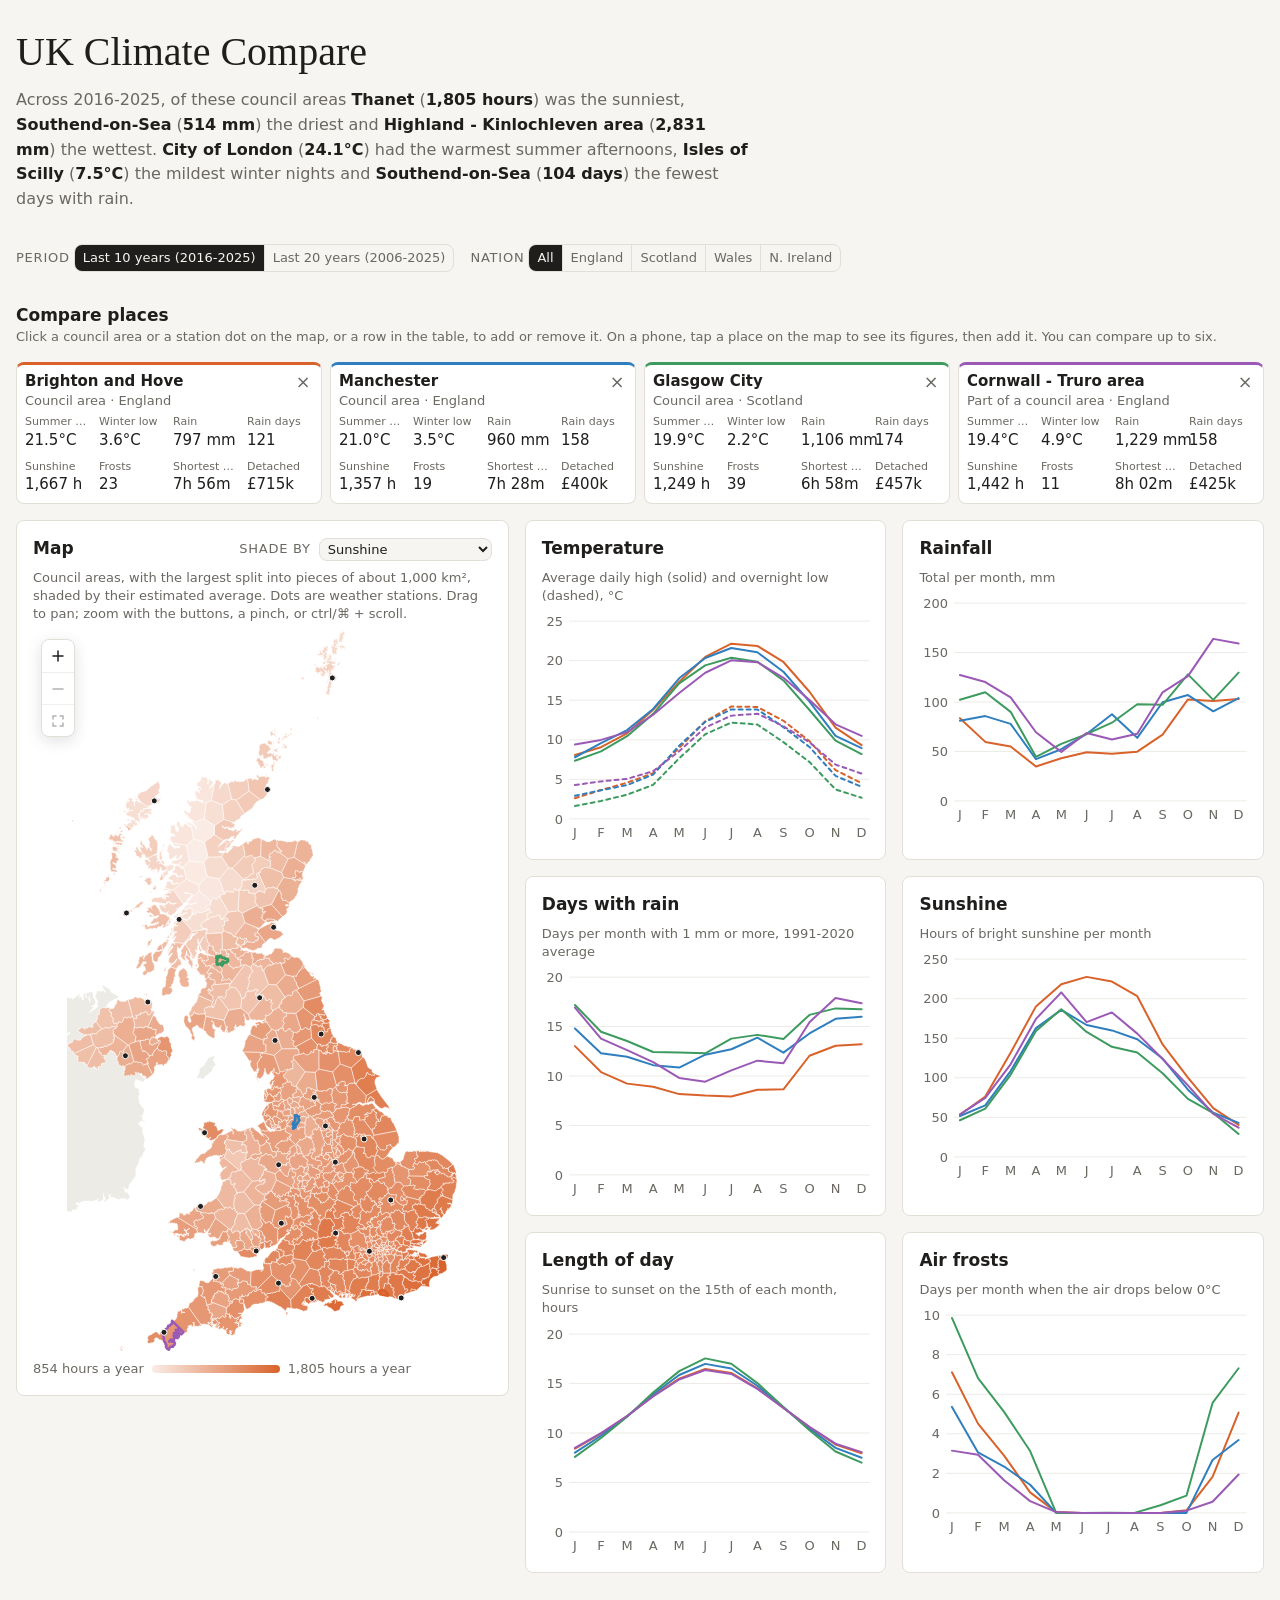
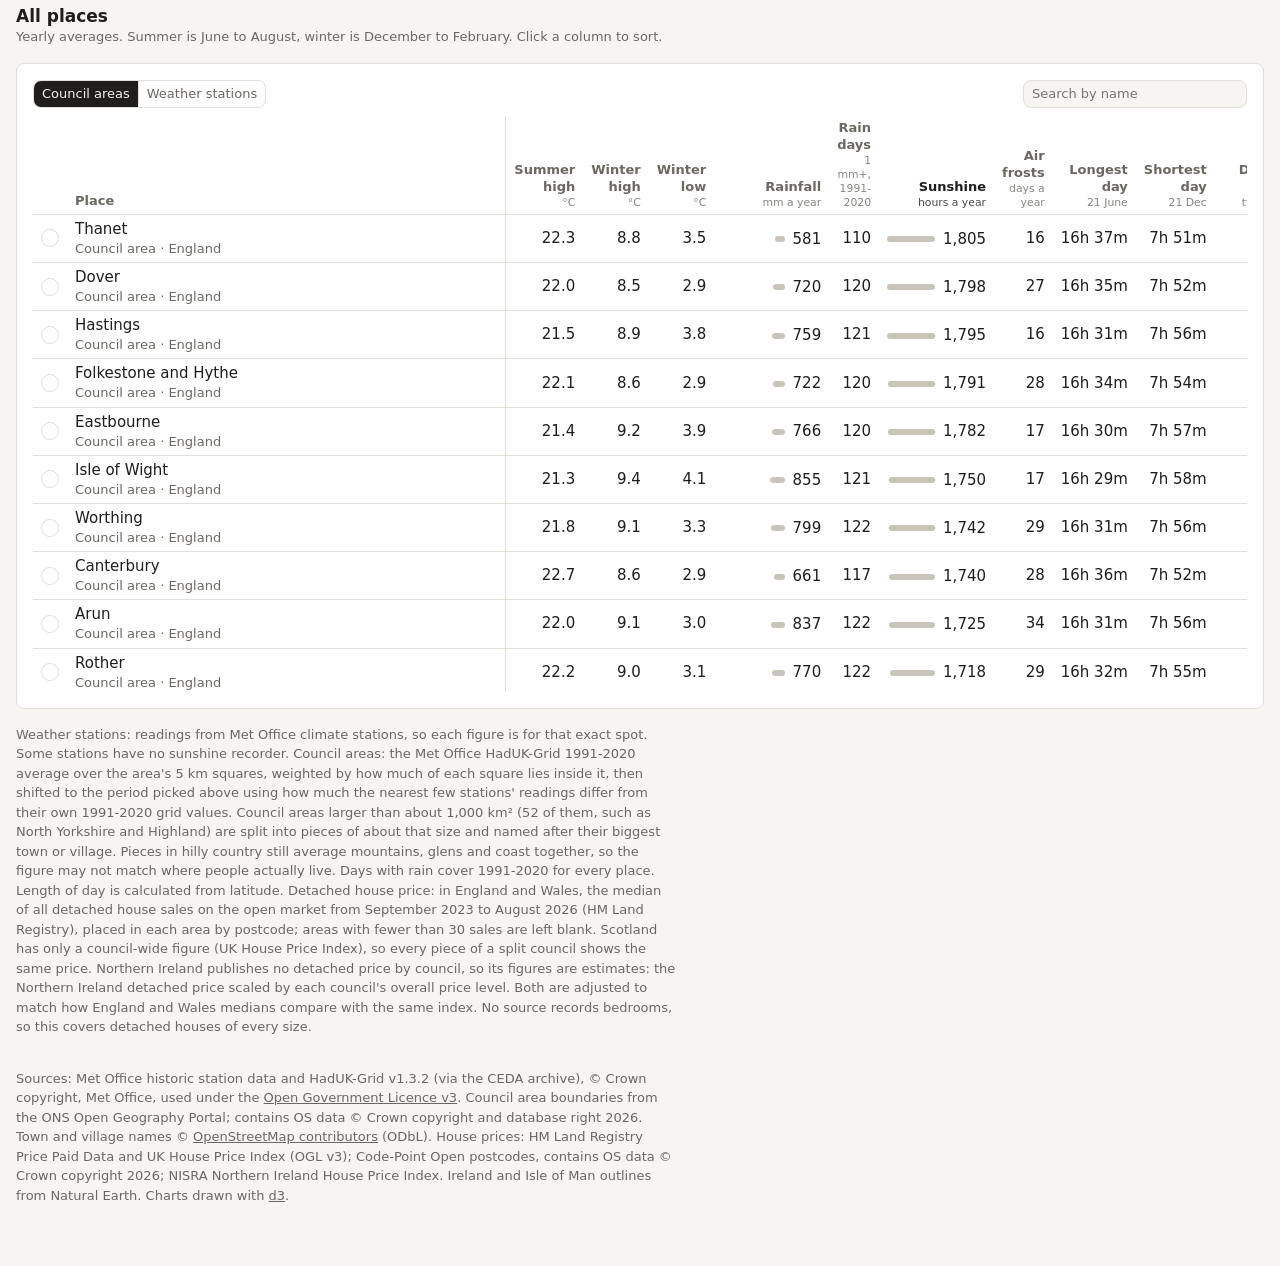
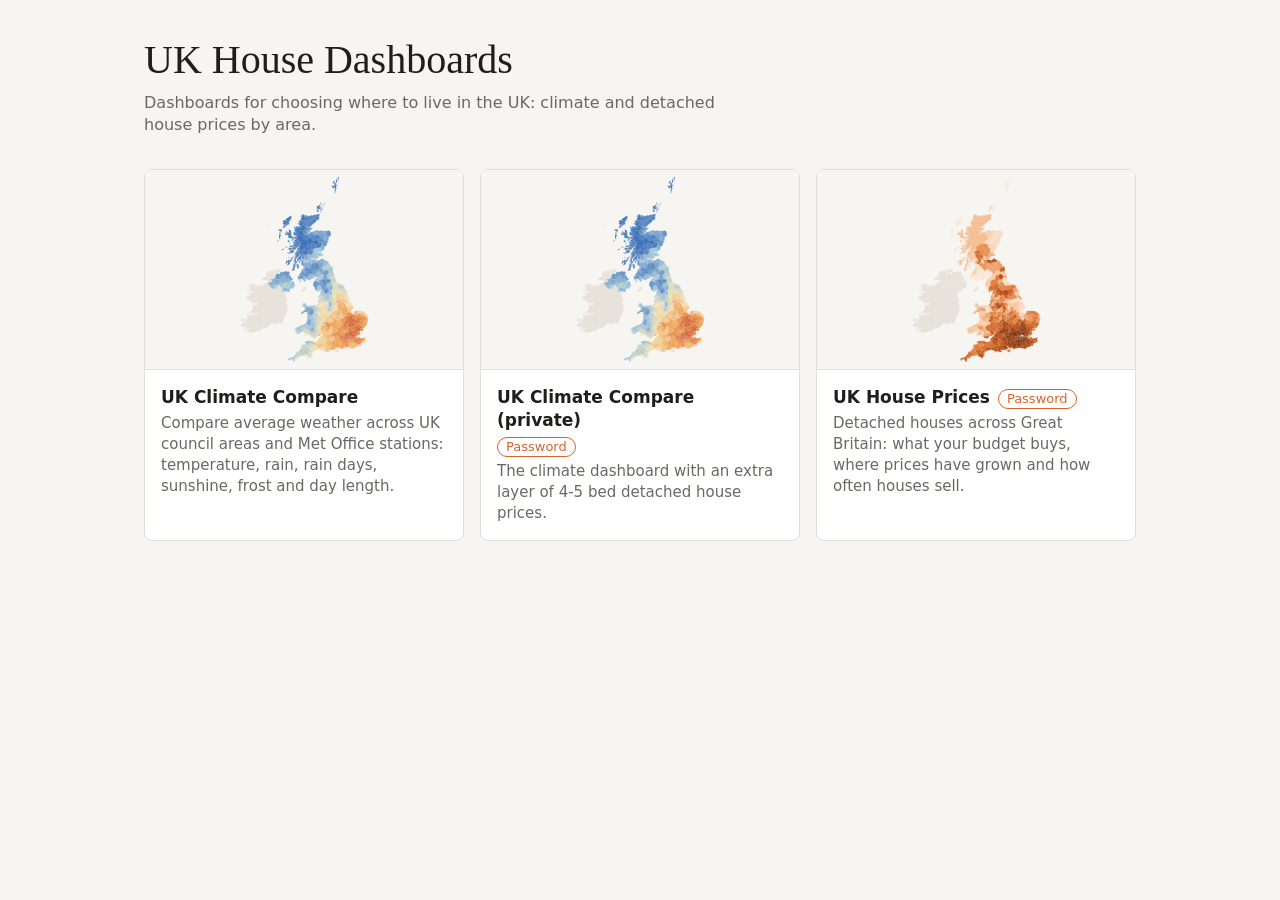
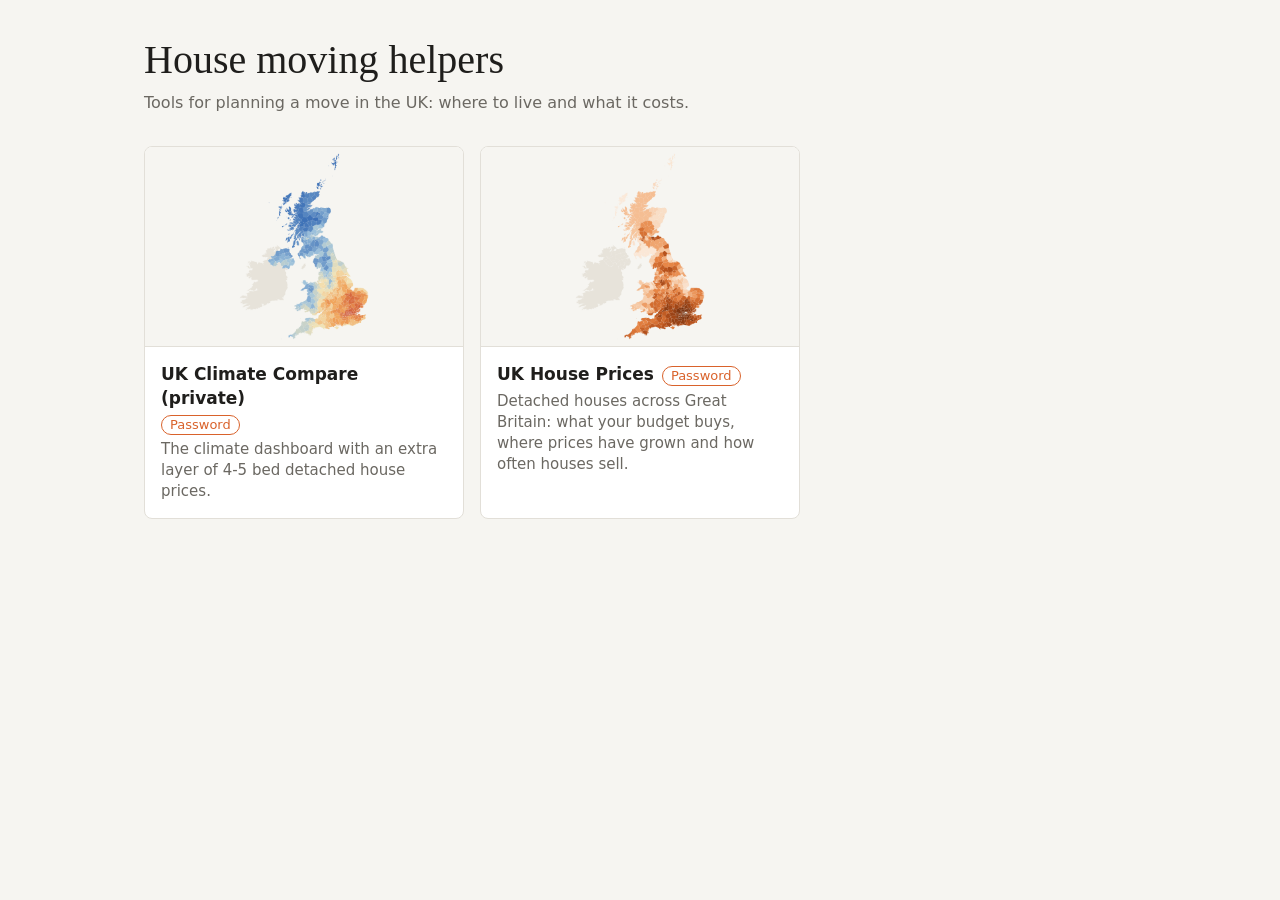
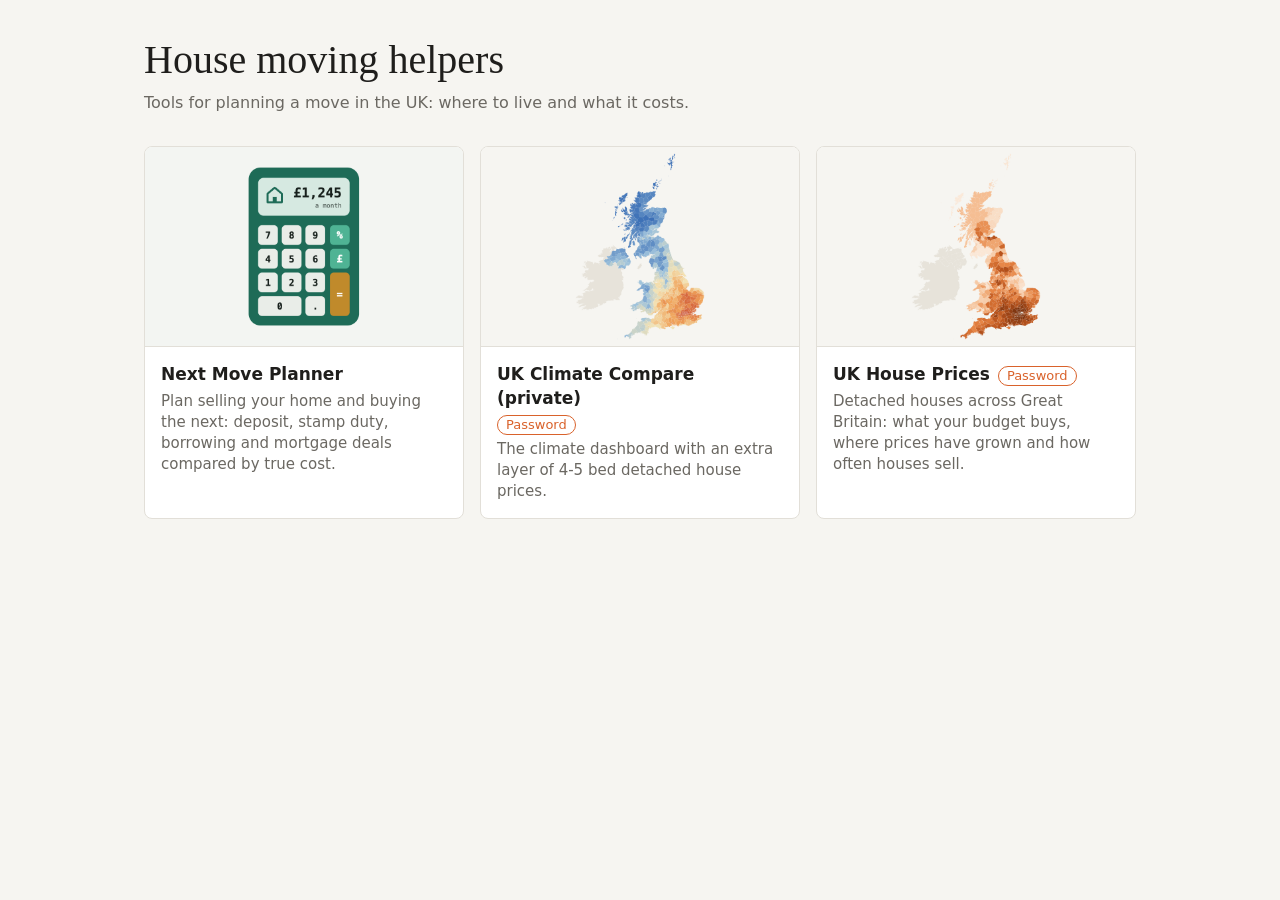
